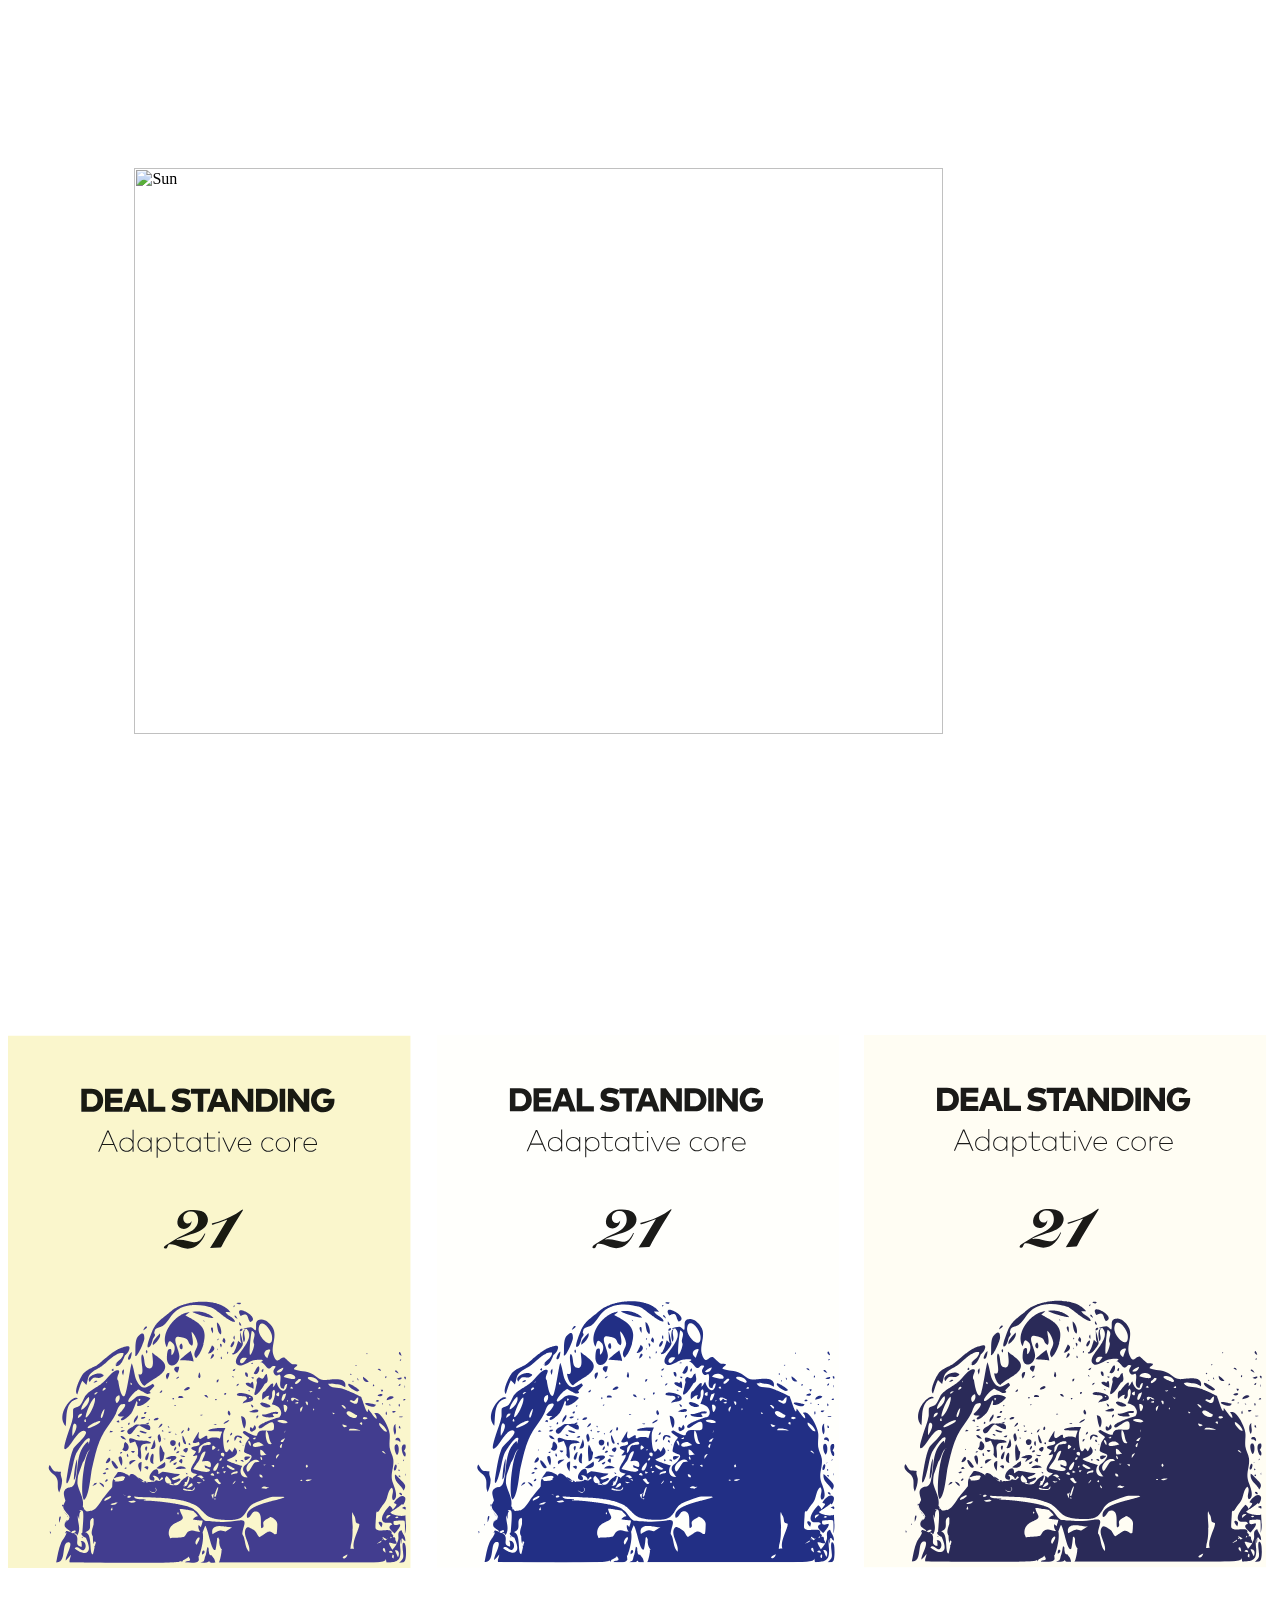
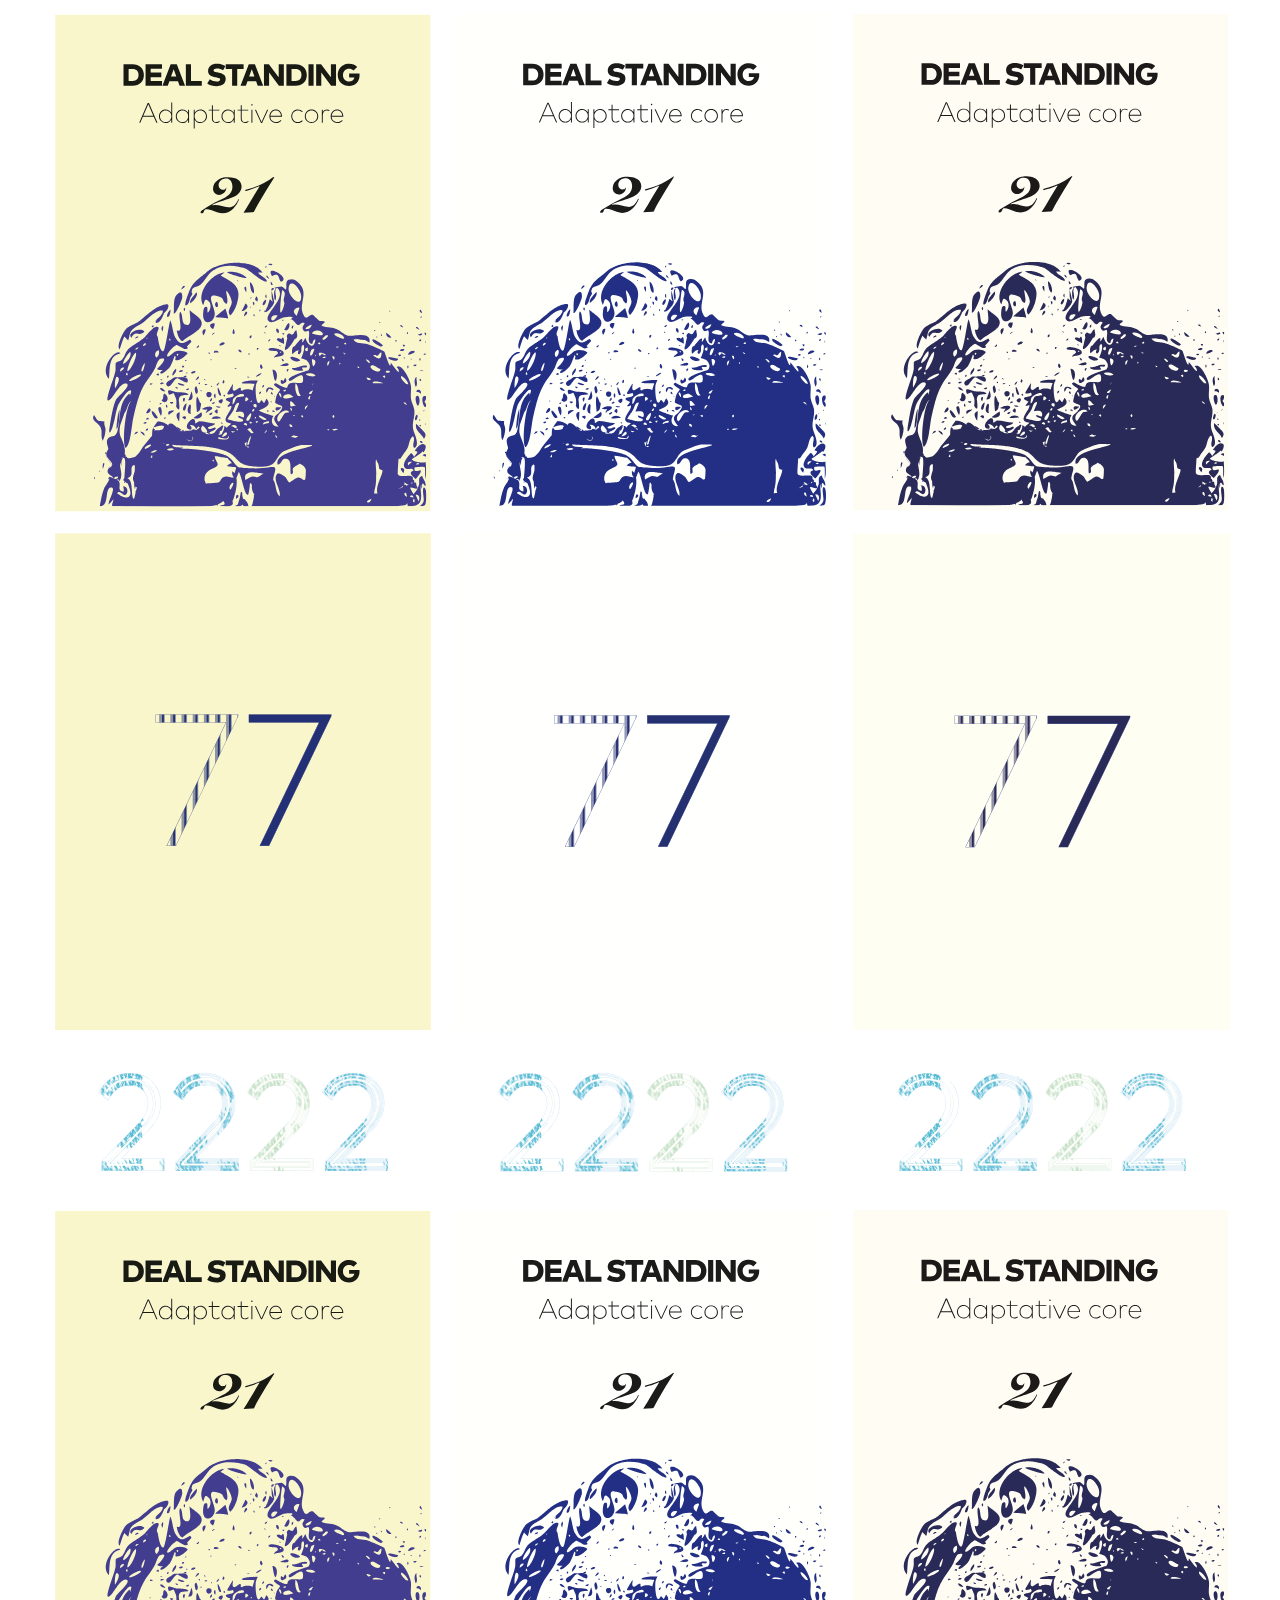
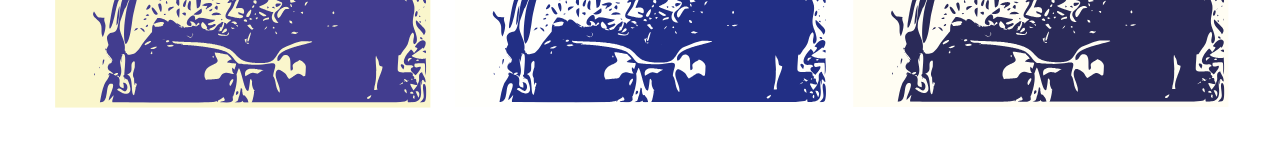
==== svg_profile/index.html @ ff1abc2f "GHP GHP" ====
<?xml version="1.0" encoding="utf-8"?>
<!DOCTYPE svg PUBLIC "-//W3C//DTD SVG 1.1//EN" "http://www.w3.org/Graphics/SVG/1.1/DTD/svg11.dtd">

<html  lang="fr_FR">
  <head>
	<meta charset="UTF-8">
    <meta http-equiv="X-UA-Compatible" content="IE=edge" />
    <meta http-equiv="X-UA-Compatible" content="chrome=1" />
	<meta name="viewport" content="width=device-width, initial-scale=1.0, maximum-scale=1.0, user-scalable=no">

	<meta name="apple-mobile-web-app-capable" content="yes">
	<meta name="apple-mobile-web-app-status-bar-style" content="black">
	<meta name="author" lang="fr" content="signer">

	<title>UXD, Visual, DCI , Writings, Filming, Say and Interaction Designer - /signer - Paris</title>

  <!ENTITY ns_extend "http://ns.adobe.com/Extensibility/1.0/">
  <!ENTITY ns_ai "http://ns.adobe.com/AdobeIllustrator/10.0/">
  <!ENTITY ns_graphs "http://ns.adobe.com/Graphs/1.0/">
  <!ENTITY ns_vars "http://ns.adobe.com/Variables/1.0/">
  <!ENTITY ns_imrep "http://ns.adobe.com/ImageReplacement/1.0/">
  <!ENTITY ns_sfw "http://ns.adobe.com/SaveForWeb/1.0/">
  <!ENTITY ns_custom "http://ns.adobe.com/GenericCustomNamespace/1.0/">
  <!ENTITY ns_adobe_xpath "http://ns.adobe.com/XPath/1.0/">

	<link rel="shortcut icon" href="ico/favicon.ico">
	<link rel="icon" type="image/png" sizes="32x32" href="../ico/favicon-32x32.png">
	<link rel="icon" type="image/png" sizes="96x96" href="../ico/avicon-96x96.png">
	<link rel="apple-touch-icon-precomposed" href="ico/apple-touch-icon-iphone.png">
	<link rel="apple-touch-icon" sizes="60x60" href="ico/apple-icon-60x60.png">
  <link rel="apple-touch-icon-precomposed" sizes="72x72" href="../ico/apple-touch-icon-ipad.png">
	<link rel="apple-touch-icon-precomposed" sizes="76x76" href="../ico/apple-icon-76x76.png">
	<link rel="apple-touch-icon-precomposed" sizes="114x114" href="../ico/apple-touch-icon-iphone-retina.png">
	<link rel="apple-touch-icon-precomposed" sizes="120x120" href="../ico/apple-icon-120x120.png">
	<link rel="apple-touch-icon-precomposed" sizes="144x144" href="../ico/apple-touch-icon-ipad-retina.png">
	<link rel="apple-touch-icon-precomposed" sizes="152x152" href="../ico/apple-icon-152x152.png">
	<link rel="apple-touch-icon-precomposed" sizes="180x180" href="../ico/apple-icon-180x180.png">
	<link rel="icon" type="image/png" sizes="192x192"  href="../ico/android-icon-192x192.png">

	<meta name="description" content="UI/Visual Design, graphic designer - Paris">
	<meta name="keywords" content="UI/Visual Design, product design, graphic design, print design, ergonomics... design, user, interface, interaction, color, pattern, visual identity, graphic design, print design, web design, UXD, contemporary art, motion graphic design, typography, photography, literature, ergonomics, storybaord, guidelines, zoning, wireframe, mock-up, layout, prototype, rough... social networking, open source, FreeBSD, Mac OSX, WaSP, HTML5, W3C... ">

  <script src="../scripts/modernizr.custom.js" type="text/javascript"></script>

</head>

	<!-- TODO
	      MASTER JUILLET PROJECT
	      Current project writing and production.
	      Processing Digital Cinema Industry
	      Interaction Design, Literature...
	      -->
	<!--  TODO CONTENT -->
	<!--  TODO CONTENT  /Responsive Design + compass @import "compass/css3, typography"..., animation, content vimeo... -->
	<!--  TODO CONTENT  literature, cinéma, illustration vector and animation CSS3 -->
	<!--  TODO CONTENT  color graphic experience background flim -->
  <!--  TODO CONTENT  digital Cinema (RED, ZEISS, COOKE, APPLE, NEUMANN, ZOOM, APUTURE) -->

  <!-- TODO
	      MASTER JUILLET PROJECT
	      BDD =>  PostgreSQL, SQLite...
	      RUBY ON RAILS OR PYTHON
	      JS, ANGULAR... - APPS...
	      -->

<body role="document">

<div style="position:relative;left:10%;padding:10em 0 "><img style="width:80%" src="../images/MASTER-JUILLET-PROLOGUE-GRACOL.jpg" alt="Sun" /></div>

  <svg xmlns="http://www.w3.org/2000/svg" xmlns:xlink="http://www.w3.org/1999/xlink" viewBox="0 0 1876.93 790.68">
    <defs>
      <style>
        .ao {
          fill: none;
        }

        .ap {
          fill: #fffffc;
        }

        .aq {
          fill: #fffdf3;
        }

        .ar {
          fill: #faf6cc;
        }

        .as {
          fill: #222f85;
        }

        .at {
          fill: #423d8f;
        }

        .au {
          fill: #191a11;
        }

        .av {
          fill: #1b1b19;
        }

        .aw {
          fill: #1b1a18;
        }

        .ax {
          fill: #2a2a58;
        }

        .ay {
          clip-path: url(#q);
        }

        .az {
          clip-path: url(#n);
        }

        .ba {
          clip-path: url(#k);
        }

        .bb {
          clip-path: url(#l);
        }

        .bc {
          clip-path: url(#r);
        }

        .bd {
          clip-path: url(#o);
        }

        .be {
          clip-path: url(#i);
        }

        .bf {
          clip-path: url(#h);
        }

        .bg {
          clip-path: url(#m);
        }

        .bh {
          clip-path: url(#j);
        }

        .bi {
          clip-path: url(#s);
        }

        .bj {
          clip-path: url(#v);
        }

        .bk {
          clip-path: url(#u);
        }

        .bl {
          clip-path: url(#t);
        }

        .bm {
          clip-path: url(#z);
        }

        .bn {
          clip-path: url(#w);
        }

        .bo {
          clip-path: url(#x);
        }

        .bp {
          clip-path: url(#ae);
        }

        .bq {
          clip-path: url(#ab);
        }

        .br {
          clip-path: url(#ag);
        }

        .bs {
          clip-path: url(#af);
        }

        .bt {
          clip-path: url(#aa);
        }

        .bu {
          clip-path: url(#ac);
        }

        .bv {
          clip-path: url(#ad);
        }
      </style>
      <clipPath id="h">
        <polyline class="ao" points="1270.69 -.66 1868.61 -.66 1868.61 790.56 1270.69 790.56 1270.69 -.66"/>
      </clipPath>
      <clipPath id="i">
        <polyline class="ao" points="1270.7 -.67 1868.61 -.67 1868.61 790.55 1270.7 790.55 1270.7 -.67"/>
      </clipPath>
      <clipPath id="j">
        <polyline class="ao" points="1283.46 782.27 1862.1 782.27 1862.1 10.35 1283.46 10.35 1283.46 782.27"/>
      </clipPath>
      <clipPath id="k">
        <polyline class="ao" points="1283.46 782.27 1283.46 10.35 1862.1 10.35 1862.1 782.27 1283.46 782.27"/>
      </clipPath>
      <clipPath id="l">
        <polyline class="ao" points="1270.69 -.66 1868.61 -.66 1868.61 790.56 1270.69 790.56 1270.69 -.66"/>
      </clipPath>
      <clipPath id="m">
        <polyline class="ao" points="1270.7 -.67 1868.61 -.67 1868.61 790.55 1270.7 790.55 1270.7 -.67"/>
      </clipPath>
      <clipPath id="n">
        <polyline class="ao" points="1270.69 -.66 1868.61 -.66 1868.61 790.56 1270.69 790.56 1270.69 -.66"/>
      </clipPath>
      <clipPath id="o">
        <polyline class="ao" points="1270.7 -.67 1868.61 -.67 1868.61 790.55 1270.7 790.55 1270.7 -.67"/>
      </clipPath>
      <clipPath id="q">
        <polyline class="ao" points="636.39 .02 1234.32 .02 1234.32 791.24 636.39 791.24 636.39 .02"/>
      </clipPath>
      <clipPath id="r">
        <polyline class="ao" points="636.4 .01 1234.32 .01 1234.32 791.23 636.4 791.23 636.4 .01"/>
      </clipPath>
      <clipPath id="s">
        <polyline class="ao" points="649.17 782.95 1227.8 782.95 1227.8 11.03 649.17 11.03 649.17 782.95"/>
      </clipPath>
      <clipPath id="t">
        <polyline class="ao" points="649.17 782.95 649.17 11.03 1227.8 11.03 1227.8 782.95 649.17 782.95"/>
      </clipPath>
      <clipPath id="u">
        <polyline class="ao" points="636.39 .02 1234.32 .02 1234.32 791.24 636.39 791.24 636.39 .02"/>
      </clipPath>
      <clipPath id="v">
        <polyline class="ao" points="636.4 .01 1234.32 .01 1234.32 791.23 636.4 791.23 636.4 .01"/>
      </clipPath>
      <clipPath id="w">
        <polyline class="ao" points="636.39 .02 1234.32 .02 1234.32 791.24 636.39 791.24 636.39 .02"/>
      </clipPath>
      <clipPath id="x">
        <polyline class="ao" points="636.4 .01 1234.32 .01 1234.32 791.23 636.4 791.23 636.4 .01"/>
      </clipPath>
      <clipPath id="z">
        <polyline class="ao" points="0 .7 597.92 .7 597.92 791.92 0 791.92 0 .7"/>
      </clipPath>
      <clipPath id="aa">
        <polyline class="ao" points=".01 .69 597.93 .69 597.93 791.91 .01 791.91 .01 .69"/>
      </clipPath>
      <clipPath id="ab">
        <polyline class="ao" points="12.77 783.63 591.41 783.63 591.41 11.71 12.77 11.71 12.77 783.63"/>
      </clipPath>
      <clipPath id="ac">
        <polyline class="ao" points="12.77 783.63 12.77 11.71 591.41 11.71 591.41 783.63 12.77 783.63"/>
      </clipPath>
      <clipPath id="ad">
        <polyline class="ao" points="0 .7 597.92 .7 597.92 791.92 0 791.92 0 .7"/>
      </clipPath>
      <clipPath id="ae">
        <polyline class="ao" points=".01 .69 597.93 .69 597.93 791.91 .01 791.91 .01 .69"/>
      </clipPath>
      <clipPath id="af">
        <polyline class="ao" points="0 .7 597.92 .7 597.92 791.92 0 791.92 0 .7"/>
      </clipPath>
      <clipPath id="ag">
        <polyline class="ao" points=".01 .69 597.93 .69 597.93 791.91 .01 791.91 .01 .69"/>
      </clipPath>
    </defs>
    <g id="g" data-name="Calque 7">
      <g class="bf">
        <g class="be">
          <path class="aq" d="m1446.7,152.12c-2.6,0-4.76.88-6.47,2.65-1.71,1.77-2.56,3.97-2.56,6.6s.86,4.82,2.57,6.58c1.71,1.77,3.87,2.65,6.46,2.65s4.74-.88,6.46-2.64c1.71-1.76,2.57-3.96,2.57-6.6s-.86-4.86-2.57-6.62c-1.71-1.76-3.87-2.64-6.46-2.64m26.79,0c-2.6,0-4.76.88-6.47,2.65-1.71,1.77-2.56,3.97-2.56,6.6s.86,4.82,2.57,6.58c1.71,1.77,3.87,2.65,6.46,2.65s4.74-.88,6.46-2.64c1.71-1.76,2.57-3.96,2.57-6.6s-.86-4.86-2.57-6.62c-1.71-1.76-3.87-2.64-6.46-2.64m28.38,0c-2.59,0-4.74.88-6.46,2.64-1.71,1.76-2.57,3.97-2.57,6.62s.86,4.84,2.57,6.6c1.71,1.76,3.87,2.64,6.46,2.64s4.76-.88,6.47-2.65c1.71-1.77,2.56-3.96,2.56-6.58s-.86-4.84-2.57-6.6c-1.71-1.77-3.87-2.65-6.46-2.65m44.35,0c-2.6,0-4.76.88-6.47,2.65-1.71,1.77-2.56,3.97-2.56,6.6s.86,4.82,2.57,6.58c1.71,1.77,3.87,2.65,6.46,2.65s4.74-.88,6.46-2.64c1.71-1.76,2.57-3.96,2.57-6.6s-.86-4.86-2.57-6.62c-1.71-1.76-3.87-2.64-6.46-2.64m75.96,0c-2.35,0-4.33.79-5.95,2.36-1.62,1.57-2.53,3.57-2.74,6h16.86c-.15-2.41-1-4.41-2.54-5.99-1.54-1.58-3.42-2.37-5.64-2.37m56.74,0c-2.57,0-4.73.88-6.47,2.64-1.74,1.76-2.61,3.97-2.61,6.62s.87,4.84,2.61,6.6c1.74,1.76,3.89,2.64,6.47,2.64s4.78-.88,6.52-2.63c1.74-1.75,2.62-3.95,2.62-6.61s-.87-4.86-2.62-6.62c-1.74-1.76-3.92-2.64-6.52-2.64m40.87,0c-2.35,0-4.33.79-5.95,2.36-1.62,1.57-2.53,3.57-2.74,6h16.86c-.15-2.41-1-4.41-2.54-5.99-1.54-1.58-3.42-2.37-5.64-2.37m-300.7-10.02l-7.95,18.42h15.88l-7.93-18.42m40.39-55.53l-4.16,11.57h8.33l-4.16-11.57m124.38,0l-4.16,11.57h8.33l-4.16-11.57m-189.79-.56h-6.32v19.17h6.32c3.07,0,5.41-.87,7.02-2.62,1.61-1.75,2.41-4.07,2.41-6.96s-.8-5.23-2.4-6.97c-1.6-1.74-3.94-2.61-7.03-2.61m259.4,0h-6.32v19.17h6.32c3.07,0,5.41-.87,7.02-2.62,1.61-1.75,2.41-4.07,2.41-6.96s-.8-5.23-2.4-6.97c-1.6-1.74-3.94-2.61-7.03-2.61m-121.71,200.62c-1.23,0-2.48-.21-3.7-.67-3.98-1.49-6.28-5.42-5.91-10.09.46-5.84,3.43-10.21,8.22-13.42,3.48-2.33,7.38-3.62,11.58-3.92,1.39-.1,2.78-.16,4.16-.16,3.28,0,6.53.33,9.73,1.22.61.17,1.21.34,1.8.55,9.99,3.58,13.06,14.17,6.55,22.55-2.58,3.33-6.01,5.58-9.77,7.37-5.26,2.52-10.89,4.07-16.41,5.89-4.5,1.49-9.08,2.77-13.43,4.68-1.28.56-2.61,1.06-3.71,2.04.27.24.53.3.77.3.2,0,.39-.04.57-.07,1.26-.21,2.5-.31,3.74-.31,3.5,0,6.93.75,10.35,1.64,3.29.86,6.55,1.85,10,2.04.32.02.64.03.95.03,4.21,0,7.67-1.59,10.39-4.95,1.69-2.09,3.14-4.33,4.37-6.72.25-.48.27-1.34,1.06-1.34.08,0,.18.01.28.03.29.2.28.48.18.72-2.24,5.39-5.04,10.47-9.32,14.53-5.04,4.77-10.63,7.31-16.77,7.31-2.88,0-5.87-.55-8.99-1.69l-9.54-3.61c-2.28-.83-4.63-1.33-7.1-1.33-1.78,0-2.87.71-3.55,2.27-.42.98-.9,1.94-1.41,2.87-.58,1.07-1.55,1.43-2.66,1.43-.1,0-.21,0-.32,0-1.56-.09-2.17-1.2-1.42-2.61.8-1.48,2.27-2.28,3.61-3.14,7.96-5.15,15.99-10.19,24.69-14.11,3.43-1.54,6.76-3.3,10.1-5.03,2.4-1.24,4.62-2.77,6.54-4.66,5.27-5.18,6.76-11.43,4.76-18.4-1.37-4.77-4.84-7.32-9.41-7.32-.78,0-1.59.07-2.42.22-5.81,1.04-9.57,5.49-9.29,10.98.2,3.99,3.17,6.74,6.85,6.74.62,0,1.27-.08,1.93-.24,1.25-.31,1.79-.8,3.51-3.3,0,6.64-5.59,11.67-11.56,11.67m42.54-6.26c-.43,0-.72-.24-.88-.89-.21-.87.26-1.05.95-1.24l8.27-2.36c12.58-3.91,24.45-9.23,34.96-17.25.28-.22.57-.45.88-.6.14-.07.29-.11.44-.11.2,0,.39.08.52.29l.03.73c-.31.64-.68,1.25-1.05,1.85-8.04,13.15-16.41,26.1-24.03,39.51-2.24,3.95-4.49,7.9-6.37,12.03-.6,1.32-1.36,1.78-2.83,1.84l-14.48.86c9.12-13.88,16.63-28.21,25.37-41.83.14-.13-.02-.4-.23-.4-.05,0-.09.01-.14.04-5.23,1.95-10.29,4.37-15.7,5.86l-5.03,1.54c-.26.08-.48.13-.68.13m8.97-108.52v-20.96h1.57v20.96h-1.57m16.12-1.55l8.87-19.41h1.66l-9.66,21.05h-1.75l-9.66-21.05h1.71l8.82,19.41m-125.9,1.8c-3.02,0-5.55-1.02-7.58-3.06-2.03-2.04-3.04-4.59-3.04-7.66s1.01-5.65,3.04-7.68c2.03-2.04,4.55-3.06,7.58-3.06,1.96,0,3.72.46,5.28,1.38,1.56.92,2.78,2.18,3.66,3.79v-4.92h1.55v20.96h-1.55v-4.9c-.9,1.59-2.12,2.84-3.67,3.76-1.55.92-3.3,1.38-5.27,1.38m19.47-16.31c.9-1.59,2.12-2.84,3.66-3.76,1.54-.92,3.29-1.38,5.26-1.38,3.02,0,5.55,1.02,7.59,3.07,2.04,2.05,3.05,4.6,3.05,7.67s-1.02,5.63-3.05,7.66c-2.04,2.04-4.57,3.06-7.59,3.06-1.96,0-3.72-.46-5.27-1.38-1.55-.92-2.77-2.17-3.65-3.74v13.86h-1.57v-29.95h1.57v4.9m53.26,16.31c-3.02,0-5.55-1.02-7.58-3.06-2.03-2.04-3.04-4.59-3.04-7.66s1.01-5.65,3.04-7.68c2.03-2.04,4.55-3.06,7.58-3.06,1.96,0,3.72.46,5.28,1.38,1.56.92,2.78,2.18,3.66,3.79v-4.92h1.55v20.96h-1.55v-4.9c-.9,1.59-2.12,2.84-3.67,3.76-1.55.92-3.3,1.38-5.27,1.38m76.07,0c-3.04,0-5.54-1-7.5-3.01-1.96-2.01-2.94-4.58-2.94-7.71s.99-5.65,2.97-7.68c1.98-2.04,4.44-3.06,7.38-3.06,2.77,0,5.08,1,6.94,2.99,1.86,1.99,2.81,4.52,2.87,7.59,0,.08,0,.19-.01.34,0,.15-.01.27-.01.36h-18.5c.12,2.62,1.01,4.73,2.66,6.31,1.65,1.59,3.73,2.38,6.23,2.38,2.92,0,5.45-1.12,7.59-3.37l.94,1.08c-2.24,2.52-5.12,3.77-8.62,3.77m34.98,0c-2.01,0-3.82-.46-5.43-1.39-1.62-.93-2.88-2.21-3.79-3.85-.91-1.64-1.37-3.46-1.37-5.47,0-3.07,1.01-5.63,3.02-7.67,2.01-2.04,4.54-3.07,7.58-3.07s5.68,1.07,7.66,3.21l-1.01,1.06c-1.86-1.86-4.09-2.79-6.69-2.79s-4.69.88-6.4,2.64c-1.71,1.76-2.56,3.97-2.56,6.62s.85,4.85,2.56,6.61c1.71,1.75,3.84,2.63,6.4,2.63s4.86-.93,6.71-2.79l.99,1.06c-1.98,2.14-4.53,3.21-7.66,3.21m21.65,0c-3.04,0-5.58-1.02-7.61-3.07-2.04-2.04-3.05-4.59-3.05-7.65s1.02-5.61,3.05-7.66c2.04-2.05,4.57-3.08,7.61-3.08s5.61,1.03,7.66,3.08c2.05,2.05,3.08,4.61,3.08,7.66s-1.03,5.61-3.08,7.65c-2.05,2.04-4.6,3.07-7.66,3.07m17.99-17.52c1.48-2.62,3.7-3.93,6.67-3.93,1.56,0,2.9.3,4.04.9l-.43,1.44c-1.02-.58-2.27-.88-3.75-.88-1.98,0-3.56.74-4.75,2.21-1.19,1.48-1.78,3.31-1.78,5.49v12.04h-1.55v-20.96h1.55v3.68m22.99,17.52c-3.04,0-5.54-1-7.5-3.01-1.96-2.01-2.94-4.58-2.94-7.71s.99-5.65,2.98-7.68c1.98-2.04,4.44-3.06,7.38-3.06,2.77,0,5.08,1,6.94,2.99,1.86,1.99,2.81,4.52,2.87,7.59,0,.08,0,.19-.01.34,0,.15-.01.27-.01.36h-18.5c.12,2.62,1.01,4.73,2.66,6.31,1.65,1.59,3.73,2.38,6.23,2.38,2.92,0,5.45-1.12,7.59-3.37l.94,1.08c-2.25,2.52-5.12,3.77-8.62,3.77m-204.71-19.77v-1.44h5.14v-7.08h1.57v7.08h10.4v1.44h-10.4v12.51c0,1.92.46,3.36,1.39,4.33.93.97,2.22,1.45,3.86,1.45,2.01,0,3.68-.59,5.03-1.78l.79,1.15c-1.59,1.41-3.56,2.11-5.93,2.11-2.14,0-3.79-.61-4.96-1.83-1.17-1.22-1.75-3.02-1.75-5.4v-12.54h-5.14m45.94,0v-1.44h5.14v-7.08h1.57v7.08h10.4v1.44h-10.4v12.51c0,1.92.46,3.36,1.39,4.33.93.97,2.22,1.45,3.86,1.45,2.01,0,3.68-.59,5.03-1.78l.79,1.15c-1.59,1.41-3.56,2.11-5.93,2.11-2.14,0-3.79-.61-4.96-1.83-1.17-1.22-1.75-3.02-1.75-5.4v-12.54h-5.14m22.93-7.98c-.33,0-.6-.11-.82-.33-.22-.22-.33-.49-.33-.82s.11-.61.33-.83c.22-.22.49-.34.82-.34s.61.11.83.34c.22.22.34.5.34.83s-.11.6-.34.82c-.22.22-.5.33-.83.33m-179.52,27.5l13.56-31.45h2.02l13.56,31.45h-1.8l-4.18-9.73h-17.24l-4.18,9.73h-1.75m51.11-16.04v-16.31h1.55v32.35h-1.55v-4.9c-.9,1.59-2.12,2.84-3.67,3.76-1.55.92-3.3,1.38-5.27,1.38-3.02,0-5.55-1.02-7.58-3.06-2.03-2.04-3.04-4.59-3.04-7.66s1.01-5.65,3.04-7.68c2.03-2.04,4.55-3.06,7.58-3.06,1.96,0,3.72.46,5.28,1.38,1.56.92,2.78,2.18,3.66,3.79m-76.07-43.06v-34.31h14.67c5.36,0,9.66,1.57,12.92,4.7,3.26,3.14,4.89,7.29,4.89,12.45s-1.63,9.31-4.89,12.45c-3.26,3.14-7.57,4.71-12.92,4.71h-14.67m35.13,0v-34.31h26.16v7.38h-17.98v5.93h16.93v7.35h-16.93v6.27h18.08v7.38h-26.26m26.82,0l13.15-34.31h9.77l13.15,34.31h-8.72l-2.6-7.21h-13.62l-2.6,7.21h-8.55m37.33,0v-34.31h8.18v26.71h17.24v7.6h-25.43m63.49-26.71v-7.6h28.49v7.6h-10.14v26.71h-8.18v-26.71h-10.17m23.56,26.71l13.15-34.31h9.77l13.15,34.31h-8.72l-2.6-7.21h-13.62l-2.6,7.21h-8.55m60.8-13.38v-20.93h8.21v34.31h-7.86l-15.63-20.93v20.93h-8.18v-34.31h7.84l15.63,20.93m12.27,13.38v-34.31h14.67c5.36,0,9.66,1.57,12.92,4.7,3.26,3.14,4.89,7.29,4.89,12.45s-1.63,9.31-4.89,12.45c-3.26,3.14-7.57,4.71-12.92,4.71h-14.67m35.13,0v-34.31h8.18v34.31h-8.18m35.71-13.38v-20.93h8.21v34.31h-7.86l-15.63-20.93v20.93h-8.18v-34.31h7.84l15.63,20.93m-181.75,6.59c1.6,0,2.91-.27,3.92-.82,1.01-.55,1.52-1.33,1.52-2.36,0-.41-.1-.77-.29-1.08-.2-.31-.46-.57-.78-.78-.33-.21-.8-.41-1.41-.59-.61-.18-1.23-.33-1.85-.45-.62-.12-1.44-.27-2.45-.43l-1.71-.27c-3.61-.57-6.32-1.7-8.13-3.39-1.81-1.69-2.69-4.05-2.62-7.07.06-3.3,1.37-5.94,3.92-7.92,2.55-1.98,5.85-2.97,9.9-2.97,2.48,0,4.79.26,6.92.78,2.13.52,4.44,1.47,6.92,2.84l-3.65,6.72c-3.3-1.93-6.57-2.89-9.82-2.89-1.62,0-2.92.27-3.91.81-.99.54-1.48,1.3-1.48,2.28,0,.34.07.65.22.93.15.28.41.53.8.75.38.22.73.4,1.03.54.3.14.81.29,1.52.44.71.16,1.25.27,1.6.33.36.07.99.18,1.89.34l1.42.25c3.46.6,6.14,1.72,8.02,3.36,1.89,1.63,2.83,3.81,2.83,6.52,0,1.58-.27,3.03-.8,4.32-.53,1.3-1.25,2.39-2.14,3.27-.9.88-1.96,1.63-3.2,2.23-1.23.61-2.54,1.05-3.92,1.32-1.38.28-2.82.42-4.32.42-2.91,0-5.69-.38-8.34-1.13-2.65-.75-4.9-1.83-6.75-3.24l4.09-6.67c3.54,2.4,7.23,3.6,11.07,3.6m210.78,7.4c-2.53,0-4.91-.43-7.14-1.29-2.23-.86-4.16-2.05-5.78-3.58-1.62-1.53-2.91-3.41-3.85-5.64-.94-2.23-1.41-4.65-1.41-7.27,0-3.43.78-6.5,2.33-9.2,1.55-2.7,3.72-4.81,6.49-6.32,2.78-1.51,5.92-2.27,9.43-2.27,5.32,0,9.58,1.66,12.76,4.98l-5.83,5.73c-1.88-2.01-4.32-3.01-7.32-3.01-2.76,0-5.02.94-6.78,2.82s-2.65,4.3-2.65,7.28c0,3.17.91,5.68,2.73,7.52,1.82,1.85,4.06,2.77,6.72,2.77,4.82,0,7.71-2.07,8.67-6.2h-8.35v-6.32h16.46c.11.85.17,1.71.17,2.57,0,2.66-.45,5.11-1.36,7.33-.91,2.22-2.13,4.06-3.66,5.51-1.53,1.46-3.3,2.58-5.3,3.38-2,.8-4.11,1.2-6.33,1.2M1868.61-.66h-597.92v791.21h597.92V-.66"/>
        </g>
      </g>
      <g class="bh">
        <g class="ba">
          <g class="bb">
            <g class="bg">
              <path class="ax" d="m1609.35,593.84c-.23.11-.44.23-.65.37l-.09.07c-.2.15-.4.31-.58.5l-.04.05c-.17.19-.33.39-.48.62l-.03.05c-.14.23-.26.49-.36.76l-.04.12c-.1.28-.18.58-.23.9v.1c-.07.34-.1.7-.1,1.09,0,.33.03.68.07,1.04v.11s0,0,0,0h0s.02.11.02.11c.03.21.06.42.1.64l.04.21c.06.3.13.61.22.94l.03-.03h0s.19-.21.19-.21h0s0-.01,0-.01l.17-.2h0s.02-.02.02-.02l.2-.26.15-.19.03-.04.16-.22.17-.24.13-.2.16-.25.11-.18.15-.26.09-.15.14-.27.07-.13c.05-.1.1-.2.15-.3l.03-.06c.14-.28.27-.55.4-.82l.06-.12.12-.23.08-.15.11-.2.1-.16.12-.19.12-.17.13-.18.15-.19.13-.16.19-.21.12-.13c.11-.12.24-.23.37-.35.32.14,1.28.53,2.38.9l.2.12.15.09c1.04.63,2.17,1.26,2.94,1.26.18,0,.33-.05.46-.13l.06-.02.08-.07.04-.03c.07-.07.13-.17.17-.28l.02-.05c.04-.12.08-.26.09-.43v-.11c0-.19-.04-.39-.13-.57-.62-1.32-3.24-2.46-5.8-2.46h0c-.38,0-.75.03-1.11.08h-.02s-.05,0-.05,0h-.06c-.53.1-1.05.25-1.52.46"/>
              <path class="ax" d="m1586.62,478.56l.04.1.07.17c.05.12.11.23.19.34l.12.15c.09.1.21.19.33.27l.14.1c.18.1.37.18.6.25h0s.02,0,.02,0h.03s0-.01,0-.01h0s0-.02,0-.02h0s0-.02,0-.02h0s0-.02,0-.02h0s0-.02,0-.02h0s0-.02,0-.02h0s0-.02,0-.02h0c.04-.11.06-.22.09-.33l.06-.2c.04-.19.06-.39.06-.58,0-.22-.03-.43-.08-.64l-.06-.17c-.04-.13-.08-.27-.14-.39h0s0-.02,0-.02h0s0-.02,0-.02h0s0-.02,0-.02h0s0-.01,0-.01v-.02s-.02,0-.02,0h0c-.05-.1-.13-.19-.19-.29-.07-.11-.14-.22-.22-.33-.09-.11-.2-.21-.31-.32-.09-.09-.16-.18-.26-.27h0s-.01-.02-.01-.02h-.02s0,0,0,0l-.1.25c-.04.1-.08.2-.12.29l-.07.23c-.03.1-.06.2-.09.3l-.02.07v.04s-.01,0-.01,0h0s0,.02,0,.02h0s0,.02,0,.02h0s0,.08,0,.08c-.04.2-.06.39-.06.57v.12c0,.11.02.2.04.3h0"/>
              <path class="ax" d="m1605.9,495.38c-.09.04-.18.07-.27.11l-.07.03c-.11.05-.22.11-.32.16l-.04.02-.24.16-.07.06c-.27.23-.42.45-.45.81v.06s.06.23.06.23l.04.13.02.05h0s0,.01,0,.01h0s0,.01,0,.01h0s.18.3.18.3h.01s.44.24.44.24l.55-.16h.12s0-.01,0-.01h.01s.1-.02.1-.02h0s.05-.02.05-.02c.15-.03.3-.08.44-.14h.01c.14-.07.27-.15.4-.25l.1-.08c.1-.08.19-.17.27-.27l.08-.09c.11-.13.2-.28.29-.44h.01s0-.02,0-.02l.02-.04h0s0-.01,0-.01h0s0-.01,0-.01h0s0-.02,0-.02h0s0-.02,0-.02h0s0-.01,0-.01h0s0-.02,0-.02l.03-.08c.09-.19.18-.4.25-.63l.24-.33h0s0,0,0,0l.02-.03.11-.16.12-.18.08-.13.1-.18.04-.07.07-.17h0c-.22.17-1.71.58-2.86,1.2"/>
              <path class="ax" d="m1610.84,630.63l-.03-.09-.07-.11-.06-.08-.12-.11-.08-.07-.18-.12-.09-.06c-.09-.05-.2-.1-.31-.15l-.04-.02c-.13-.06-.27-.11-.42-.16l-.2-.06c-.1-.03-.19-.06-.3-.09l-.26-.07-.23-.06h0s-.02,0-.02,0h-.06s0-.02,0-.02h-.02s0,0,0,0h-.02s0,0,0,0h0s-.01,0-.01,0h-.02c.1.45.2.91.31,1.37.13.57.25,1.14.38,1.71.31-.15.59-.3.82-.44.71-.43,1.06-.83,1.06-1.19h0s0-.09,0-.09h0"/>
              <polyline class="ax" points="1395.1 542.38 1395.07 542.43 1395.07 542.44"/>
              <polyline class="ax" points="1394.52 543.3 1394.5 543.35 1394.49 543.35 1394.52 543.3"/>
              <path class="ax" d="m1380.5,743.42l-.08.38h0s0,.03,0,.03l-.02.09-.05.26-.02.12c-.03.19-.06.38-.04.56h0c.03.19.12.29.29.33h0s0,0,0,0h0s0,0,0,0h0s0,0,0,0h0s.2.02.2.02c.24,0,.58-.05,1.05-.12-.12-.83-.65-1.32-1.36-1.66"/>
              <path class="ax" d="m1477.94,461.02c0,.21.02.41.05.59v.04c.04.17.08.31.14.44l.02.05c.06.12.13.22.22.3l.02.03h0s.01.01.01.01l.04.03h0s0,0,0,0h0s0,0,0,0h0s0,0,0,0h0s0,0,0,0h0s0,0,0,0h0s0,0,0,0h0s0,0,0,0h0s0,0,0,0h0s0,0,0,0h0s0,0,0,0h0s0,0,0,0h0s0,0,0,0h0s.06.02.06.02h0s0,0,0,0h0s0,0,0,0h.01s0,0,0,0h0s0,0,0,0h0s0,0,0,0h0s0,0,0,0h0s0,0,0,0h.05s0,.01,0,.01h.01s.11.01.11.01h.04s.14,0,.14,0c.22-.03.42-.07.63-.14l.18-.08c.14-.06.28-.11.41-.19l.2-.13c.12-.08.25-.16.37-.25l.2-.18c.11-.1.23-.2.34-.32l.19-.22c.11-.12.22-.25.32-.38l.18-.25c.1-.14.21-.29.31-.44l.17-.27c.1-.16.2-.33.3-.5.05-.1.1-.2.15-.3.1-.18.19-.37.28-.56.05-.1.1-.21.14-.31.09-.2.18-.41.27-.62.05-.11.09-.22.13-.33.09-.22.17-.43.26-.66.04-.12.09-.23.13-.35.08-.23.16-.46.24-.69.04-.13.09-.25.13-.38.08-.23.15-.47.23-.71.04-.14.09-.28.13-.42.07-.23.14-.47.21-.7.04-.16.09-.31.13-.47.06-.22.12-.44.18-.67.05-.19.1-.37.15-.56.05-.19.1-.38.15-.57.06-.24.12-.48.18-.72l.05-.2c.11-.22.23-.44.35-.65l.04-.06c.45-.77.99-1.51,1.49-2.26l.12-.18c.06-.1.12-.19.18-.29.07-.12.15-.23.22-.35l.12-.23c.08-.14.16-.29.23-.43l.09-.2c.07-.15.14-.3.2-.45h0s0-.02,0-.02h0s0-.02,0-.02c.05-.14.09-.28.11-.42v-.15s.03-.18.03-.18v-.07s0-.07,0-.07h0s0-.01,0-.01v-.02h0s-.02-.11-.02-.11l-.03-.17-.05-.19-.05-.16-.07-.19-.07-.16-.09-.19-.08-.16-.1-.17-.1-.18-.06-.09c-.18-.29-.38-.58-.55-.87.1-.45.2-.9.3-1.32.03-.12.06-.24.08-.35.07-.27.13-.54.19-.8.04-.16.08-.31.12-.47.06-.22.11-.43.17-.64.04-.15.08-.3.12-.44.06-.22.13-.43.19-.64.03-.1.07-.21.1-.31.2-.23.41-.45.63-.66l.26-.22c.13-.12.27-.24.41-.35.11-.08.22-.16.33-.24.12-.09.24-.18.37-.26.12-.08.25-.15.38-.22.12-.07.23-.14.35-.21.14-.07.28-.14.42-.21.11-.05.22-.11.33-.16.16-.07.31-.14.47-.2.1-.04.2-.09.3-.13.18-.07.36-.14.54-.2l.25-.09c.21-.08.43-.15.64-.22l.15-.05c.55-.18,1.1-.36,1.66-.54l.14-.05c.22-.07.44-.15.66-.23l.24-.09c.19-.07.38-.14.57-.21.1-.04.19-.08.29-.12.17-.07.35-.14.52-.22.1-.05.2-.1.31-.15.16-.08.33-.15.49-.24.1-.06.21-.12.31-.17.16-.09.32-.17.47-.27.1-.06.2-.14.31-.2.13-.09.26-.17.39-.26h0s.09-.07.09-.07l.03-.02c7.67-5.7,11.96-17.19,20.61-23.03.47-.32.95-.63,1.44-.92.77-.47,1.56-.91,2.37-1.33.14-.07.28-.15.42-.22.78-.4,1.58-.77,2.38-1.11.14-.06.28-.12.42-.18.84-.35,1.68-.68,2.54-.97l.07-.02c.84-.29,1.69-.55,2.55-.79.18-.05.35-.1.53-.15.3-.08.6-.15.91-.23.29-.07.57-.14.86-.21.31-.07.62-.13.93-.2.29-.06.57-.12.86-.18.32-.06.64-.11.96-.17.28-.05.56-.1.85-.14.33-.05.66-.09.99-.14.28-.04.56-.08.83-.11.34-.04.69-.07,1.03-.11.27-.03.53-.06.8-.08.36-.03.72-.06,1.09-.08.25-.02.5-.04.76-.05.4-.02.8-.04,1.2-.05.22,0,.43-.02.65-.03.62-.02,1.23-.03,1.85-.03,4.54,0,9.1.48,13.52,1.32,1.93.37,3.84.8,5.71,1.3h-.02s.04,0,.04,0l.07.02-.09-.02c.57.16,1.12.34,1.68.51.4.12.82.24,1.22.37.96.31,1.9.65,2.82.99h.02c.18.08.39.18.61.3l.18.09c.21.11.43.24.67.39l.12.07c.29.18.6.39.94.61l.16.11c.29.2.6.41.92.64l.22.16c.76.54,1.59,1.15,2.47,1.82.1.07.2.15.29.22.37.28.75.57,1.15.86l.26.2c.44.33.89.68,1.35,1.03,1.61,1.23,3.32,2.53,5.06,3.84l.21.16c.51.38,1.02.76,1.53,1.14l.14.11c.55.41,1.1.81,1.65,1.21l.18.13c.47.34.95.68,1.42,1.01.11.08.22.15.32.23,1.05.74,2.08,1.44,3.08,2.09l.17.11.25.16c.29.19.58.37.86.54.16.1.31.19.47.29.29.17.57.34.85.5.13.08.27.16.4.23.4.23.78.44,1.16.64h.03c.38.22.75.4,1.12.57.11.05.22.1.33.15.25.11.49.22.72.31.12.05.24.09.36.14.22.08.43.16.63.22.11.04.23.07.34.1.21.06.41.1.6.14l.27.06c.27.04.53.07.77.07.27,0,.51-.03.74-.09h.03c.22-.07.41-.16.58-.28h.03s.03-.04.03-.04v-.04c-.06-.18-.11-.35-.17-.52h0s-.08-.19-.08-.19l-.08-.2-.11-.25c-.06-.13-.11-.25-.18-.38l-.09-.18c-.05-.09-.1-.18-.16-.27-.07-.12-.14-.23-.21-.34l-.09-.14c-.06-.09-.13-.18-.2-.28-.08-.11-.16-.22-.24-.32l-.08-.11c-.08-.1-.16-.19-.24-.28l-.16-.19-.05-.06h0s-.08-.1-.08-.1h0s-.02-.03-.02-.03l-.08-.09h-.01s-.13-.13-.13-.13h-.01s0-.01,0-.01c-.2-.2-.41-.4-.63-.6h0s-.01-.02-.01-.02h.01s-.04-.03-.04-.03l-.24-.21c-.25-.21-.51-.42-.77-.62l-.1-.09-.06-.04c-.45-.34-.91-.66-1.38-.98l-.07-.05c-.45-.3-.9-.6-1.35-.89-.48-.31-.97-.63-1.44-.95l-.07-.05c-.45-.3-.89-.6-1.32-.92-.19-.14-.37-.28-.56-.42h-.01s-.18-.16-.18-.16c-.28-.22-.56-.46-.82-.69l-.13-.12c-.28-.26-.54-.52-.8-.79l-.14-.16c-.24-.27-.47-.55-.68-.84l-.04-.06c-.22-.31-.41-.63-.59-.96-.08-.15-.16-.3-.24-.45,2.4.04,4.8.08,7.2.12l-.13-.17-.02-.03c-.42-.56-.87-1.1-1.34-1.62-.11-.12-.21-.24-.32-.36-.49-.54-1-1.07-1.53-1.57l-.08-.08c-.56-.52-1.14-1.02-1.74-1.5-.14-.11-.27-.22-.41-.32-.61-.48-1.23-.94-1.87-1.37l-.1-.06c-.62-.42-1.27-.82-1.93-1.2-.15-.09-.3-.18-.45-.26-.69-.39-1.38-.76-2.1-1.12-.1-.05-.2-.09-.29-.14-.66-.32-1.33-.62-2.02-.91-.15-.06-.3-.13-.45-.19-.75-.31-1.52-.6-2.3-.88-.15-.05-.29-.1-.44-.15-.7-.24-1.41-.47-2.13-.69-.14-.04-.28-.09-.42-.13-.8-.23-1.62-.45-2.45-.65-.19-.05-.38-.09-.58-.14-.29-.07-.57-.14-.86-.2-.44-.1-.87-.19-1.32-.28h-.04s-.03-.01-.03-.01h-.07s0-.01,0-.01l-.15-.03-.12-.02h.07s-.1,0-.1,0h-.07s-.03-.02-.03-.02c-.39-.07-.79-.13-1.18-.2-.43-.07-.85-.15-1.28-.22.73.11,1.45.24,2.16.37-.83-.16-1.67-.3-2.51-.43-.19-.03-.38-.05-.57-.08-2.09-.3-4.22-.52-6.38-.65-.21-.01-.42-.03-.62-.04-1.04-.06-2.08-.1-3.13-.12h-.22s0,0,0,0c-.52,0-1.03-.01-1.55-.01h-.02c-1.13,0-2.27.02-3.4.06-.38.01-.77.04-1.15.06-.72.03-1.43.06-2.15.11h-.11c-.27.03-.53.06-.79.08-.82.06-1.64.14-2.46.22-.39.04-.77.09-1.15.14-.69.08-1.39.16-2.08.26-.42.06-.83.12-1.25.18-.66.1-1.31.2-1.96.32-.42.07-.84.15-1.25.23-.65.12-1.28.25-1.92.38-.4.08-.81.17-1.21.26-.66.15-1.3.3-1.95.46-.37.09-.74.18-1.1.27-.73.19-1.44.39-2.16.59-.27.08-.54.15-.81.23-.97.29-1.93.59-2.87.91-.17.06-.34.12-.51.18-.76.26-1.51.53-2.25.82-.32.12-.62.25-.94.38-.58.23-1.15.46-1.71.71-.34.15-.67.3-1,.45-.51.23-1.02.47-1.51.71-.33.16-.66.33-.99.5-.48.25-.95.5-1.41.75-.31.17-.62.35-.92.52-.46.27-.91.55-1.35.83-.27.17-.54.34-.8.51-.48.32-.94.65-1.39.98-.19.14-.4.28-.59.43-.62.48-1.22.96-1.78,1.47l-.03.02c-.66.59-1.31,1.15-1.96,1.7-.31.26-.62.53-.92.78-.5.42-1.01.83-1.51,1.24-.29.23-.57.47-.85.7-.54.43-1.07.85-1.6,1.27-.98.78-1.96,1.54-2.92,2.3l-.03.02c-.57.44-1.12.89-1.68,1.33-.14.12-.29.23-.43.35-.57.46-1.13.91-1.69,1.38l-.03.02c-.54.45-1.08.91-1.61,1.38-.14.12-.28.24-.42.37-.52.46-1.04.93-1.54,1.4l-.06.05c-.51.48-1.01.97-1.5,1.47-.14.14-.27.28-.41.42-.46.48-.92.97-1.37,1.47l-.12.13c-.46.52-.9,1.05-1.33,1.59-.13.16-.26.33-.39.49-.4.52-.8,1.05-1.19,1.59l-.11.15h0s0,.01,0,.01l-.02.03-.24.34h0l-.21.32c-1.13,1.69-2.13,3.47-2.99,5.32l-.03.07c-.1.21-.3.68-.56,1.3-.15.36-.32.76-.51,1.23-.51,1.26-1.15,2.87-1.84,4.67-.26.68-.53,1.38-.79,2.1h0s0,.02,0,.02c-.77,2.06-1.54,4.25-2.21,6.34l-.06.19c-.11.34-.21.68-.32,1.01-.03.11-.07.22-.1.33-.09.28-.17.57-.25.84-.04.13-.07.26-.11.39-.07.25-.14.5-.21.75l-.04.16-.03.1h0c-.03.11-.05.2-.07.3-.05.19-.1.38-.14.56-.04.18-.09.36-.13.53-.04.2-.08.38-.12.57-.03.15-.07.31-.09.46-.04.22-.08.43-.11.64-.02.1-.04.21-.05.31-.04.3-.08.58-.1.85v.17c-.02.17-.03.35-.03.51v.09m129.74-37.54l-.08-.17-.03-.06.1.23m-.38-.81l-.11-.18-.02-.04.13.22m-.46-.76l-.13-.18-.02-.03.16.22m-.53-.71l-.15-.17-.03-.03.18.2"/>
              <path class="ax" d="m1603.85,418.78h0c.19.14.37.28.55.43-.18-.15-.36-.29-.54-.43"/>
              <polyline class="ax" points="1605.08 419.8 1604.88 419.63 1604.89 419.64 1605.08 419.8"/>
              <polyline class="ax" points="1605.56 420.27 1605.34 420.06 1605.52 420.23 1605.53 420.25"/>
              <path class="ax" d="m1605.31,453.69h-.02s0,.01,0,.01h0s0,0,0,0l-.03.02c-.09.06-.18.13-.28.22l-.04.03c-.09.08-.18.16-.27.25l-.07.08c-.08.08-.17.17-.25.26l-.1.11c-.08.09-.16.18-.25.28l-.11.13c-.08.1-.16.2-.25.3l-.11.15c-.08.11-.16.21-.24.33l-.11.16c-.08.12-.17.23-.25.36l-.1.15-.14.22h0c-.07.11-.14.22-.21.33l-.05.09c-.15.26-.3.51-.43.77l-.07.13c-.13.27-.25.54-.36.81l-.08.2c-.1.26-.18.52-.24.77l-.03.15c-.05.26-.09.52-.09.76,0,.15.01.3.04.44l.07.24.05.15.12.19.09.15.12.11.18.16h0s.01,0,.01,0l.6.19c1.26,0,2.77-2.21,3.62-4.42.26-.68.46-1.36.57-1.97l.06-.26h0s0-.02,0-.02v-.11c.04-.16.06-.32.07-.47l.02-.14v-.06s0-.09,0-.09c0-.1-.02-.19-.03-.28l-.02-.2c-.03-.12-.07-.21-.12-.3l-.06-.14-.24-.21-.09-.07c-.14-.07-.3-.1-.49-.1h-.19s0,.01,0,.01h-.01s0,0,0,0h0s-.06.03-.06.03h0s0,0,0,0l-.08.05h0s0,0,0,0"/>
              <path class="ax" d="m1599.4,563.86h0s.1.07.1.07h0c.53-.75,1.05-1.51,1.58-2.26v-.14s-.02-.05-.02-.05l-.02-.08c-.02-.08-.04-.17-.06-.27v-.06c-.15-.56-.41-1.41-.74-2.23-.12-.31-.26-.61-.4-.89h0s0,0,0,0h0s0-.01,0-.01v-.02c-.08-.13-.15-.25-.22-.37l-.11-.16-.13-.19-.11-.14c-.12-.16-.28-.3-.44-.42l-.06-.02-.22-.08-.06-.03h0s0,0,0,0h0s0,0,0,0h-.06s-.37.11-.37.11h0s0,0,0,0h0s0,0,0,0h-.01s-.12.11-.12.11h0s0,0,0,0l-.11.11h0s0,0,0,0l-.02.02h0s0,0,0,0l-.11.15-.13.29-.09.23c-.04.1-.08.19-.11.29-.04.12-.07.23-.11.35-.03.1-.06.2-.09.3-.03.11-.04.22-.06.33-.02.1-.04.2-.05.3-.02.19-.04.39-.04.57v.03s.01.24.01.24c0,.1,0,.2.02.3.01.09.03.18.05.28.02.09.03.19.06.28l.08.26c.03.09.06.18.1.27l.11.25.07.15h0s.05.08.05.08h0s0,.02,0,.02l.05.08h0s.02.03.02.03l.17.25.18.26.22.26.2.23.26.25.24.22c.09.07.18.15.28.22l.23.18"/>
              <path class="ax" d="m1606.89,445.21h0c-.03-.12-.06-.23-.09-.33v-.04c-.99,1.2-1.48,2.33-1.47,3.37,0,1.13.57,2.16,1.72,3.11v-.05s.02-.03.02-.03h0c.08-.41.14-.8.19-1.2.01-.12.02-.24.03-.36.02-.19.04-.39.05-.58v-.52c.01-.35,0-.69-.03-1.04-.01-.12-.03-.24-.04-.37-.03-.23-.06-.46-.09-.68l-.02-.18h0c-.02-.11-.04-.21-.06-.32v-.02s-.01-.04-.01-.04c-.04-.19-.09-.37-.13-.56l-.02-.08h0"/>
              <path class="ax" d="m1607.25,415.34l-.21.14v.04c.04.19,0,.35.03.52v.04s.06.23.06.23c.02.11.04.21.08.31l.08.22c.04.1.08.19.12.28l.12.2.17.26.15.19.22.24.18.17c.09.08.18.15.28.22l.2.14c.12.07.24.14.37.21l.2.11c.2.1.42.2.65.28.62.84.98,1.17,1.16,1.17h.05s0-.01,0-.01h0s0,0,0,0h0s0,0,0,0l.05-.09h0s0,0,0,0h0s0-.08,0-.08h0s0-.03,0-.03c0-.09-.02-.21-.06-.35l-.02-.07c-.04-.13-.09-.29-.15-.45l-.05-.13c-.06-.16-.14-.33-.22-.51l-.08-.16c-.07-.14-.14-.28-.22-.43h0c-.08-.17-.18-.33-.27-.49l-.04-.06c-.12-.2-.24-.39-.38-.58l-.04-.06c-.12-.17-.25-.33-.38-.48l-.13-.14c-.12-.13-.23-.25-.35-.35l-.09-.08c-.15-.12-.29-.22-.44-.3l-.04-.03h-.05c-.18-.1-.37-.16-.54-.16"/>
              <path class="ax" d="m1610.14,397.31h.03c.18.08.37.15.56.22l.06.02h0s.19.07.19.07l.04.02.25.09.26.1c.17.06.33.12.49.18l.06.02c.17.06.32.11.47.16h.03c.14.06.27.1.4.14l.06.02c.12.03.23.06.34.09l.08.02c.1.02.19.04.28.06l.09.02.24.03h.09c.1.02.2.03.3.03h0c.16,0,.3-.02.44-.05l.12-.03c.11-.03.21-.08.31-.13l.05-.02h0s0-.01,0-.01l.06-.04h0s0-.01,0-.01h0s0-.01,0-.01l.06-.06.21-.18.11-.11.19-.22.11-.14c.06-.09.13-.18.2-.28l.11-.16c.08-.12.17-.25.25-.39l.06-.1v-.02s.03-.02.03-.02h0s.01-.03.01-.03l.02-.04h-.09s-.18-.04-.18-.04h-.02s-.24-.03-.24-.03c-.26-.03-.5-.06-.73-.09h-.06c-.3-.04-.59-.08-.85-.11h-.01s-.02,0-.02,0c-.73-.08-1.3-.13-1.76-.14h-.19s-.23,0-.23,0h-.04c-.22.01-.42.04-.59.07l-.07.02c-.17.04-.34.1-.49.17l-.03.02c-.15.07-.3.16-.45.27l-.05.03c-.15.11-.31.23-.49.37l-.06.04-.16.13.06.02"/>
              <polyline class="ax" points="1394.04 544.12 1394.02 544.14 1394.05 544.1"/>
              <path class="ax" d="m1614.91,438.3h0s.01.3.01.3h.11s.34.03.34.03c.26,0,.52-.04.77-.1l.23-.07c.18-.05.34-.11.51-.19l.24-.12c.17-.1.33-.2.48-.33l.16-.12c.19-.17.36-.35.51-.56l.04-.04.03-.05v-.02s.16-.27.16-.27l.1-.19c.07-.16.13-.32.17-.49l.04-.11c.05-.21.07-.42.08-.65v-.03s-.05-.57-.05-.57h-.23s-.28-.02-.28-.02c-.27,0-.51.02-.75.05l-.22.04c-.15.03-.3.06-.44.1l-.22.08c-.12.04-.24.1-.34.15l-.2.12c-.1.07-.19.14-.28.21l-.16.15c-.08.09-.16.19-.23.29l-.12.17c-.08.14-.15.3-.21.46l-.06.17c-.05.16-.09.32-.12.49h0s-.02.13-.02.13v.1c-.03.21-.05.43-.05.67v.15s0,.03,0,.03"/>
              <path class="ax" d="m1605.5,401.49h0s.11.39.11.39h0s0,.01,0,.01h0s0,.01,0,.01h0c.09.28.23.61.4,1.02.76-.7,1.23-1.51,1.8-2.67-1.71.26-2.34.36-2.34.97l.03.26"/>
              <path class="ax" d="m1597.61,469.76l-.1-.18-.2-.38h0s0-.01,0-.01h-.01s-.1-.05-.1-.05l-.23-.04c-.67,0-.86,1.05-.86,1.98,0,.15,0,.3.01.44v.12c.02.11.03.2.04.3v.08c.02.1.04.19.05.27h0s0,.01,0,.01l.04.14.02.05h0s.02-.01.02-.01h0s.01-.01.01-.01h0s0-.02,0-.02l.04-.03h0s.02-.01.02-.01h0c.11-.08.19-.17.28-.25l.26-.23c.1-.11.18-.21.27-.32l.17-.21c.08-.12.13-.24.18-.36l.08-.17c.06-.18.09-.35.09-.53h0c0-.2-.04-.38-.1-.55h0"/>
              <path class="ax" d="m1613.98,427.12c0,.13,0,.26.02.38v.04c.01.14.04.25.06.38.01.09.02.19.04.27.03.14.07.26.11.39l.06.2c.05.12.11.23.16.33l.08.15c.06.1.14.18.22.26l.09.11c.08.07.17.13.27.19l.11.08c.1.05.21.09.33.12l.12.04c.16.04.33.05.52.05h0c.34,0,.72-.06,1.14-.18-.67-2.02-1.73-3.83-3.17-5.41v.09c-.06.37-.1.72-.13,1.05v.03c-.01.14-.01.26-.02.4-.01.18-.03.36-.03.53v.08s0,.04,0,.04c0,.13.01.24.02.37"/>
              <polyline class="ax" points="1575.35 396.17 1575.26 396.15 1575.26 396.15 1575.35 396.17"/>
              <path class="ax" d="m1603.62,505.29h0s.01.02.01.02l.07.12.04.07.11.17.07.11.14.19c.08.11.16.22.25.33.13.17.26.33.4.48l.22.23.1.09.19.15.09.06.22.09h0c.11,0,.19-.08.22-.27h0s0-.02,0-.02h0s0-.08,0-.08v-.09s0-.04,0-.04v-.03s-.02-.3-.02-.3c-.13-.27-.25-.51-.38-.71h0s-.23-.34-.23-.34l-.18-.21h0s0-.01,0-.01h0s0,0,0,0h0s0,0,0,0h0s0,0,0,0h0s0,0,0,0h0s0,0,0,0h0s0-.01,0-.01h0s-.02-.01-.02-.01l-.21-.16-.05-.03c-.09-.04-.09-.05-.17-.07h0s-.01,0-.01,0h-.01s-.12-.01-.12-.01h-.08s0,0,0,0h0s0,0,0,0h0s-.28.11-.28.11h-.01s-.08.06-.08.06l-.14.13-.06-.07-.03-.03h0s.02.04.02.04h-.01s0,0,0,0h0s.02.06.02.06h0m1.27-.03l-.1-.06-.11-.09.21.16m-.26-.18h-.03s-.04-.03-.04-.03l.07.03Z"/>
              <path class="ax" d="m1575.26,396.15c-.11-.02-.22-.04-.33-.06.1.02.2.03.3.05h.03"/>
              <path class="ax" d="m1593.26,530.26h0c-.19,0-.34.01-.48.04h-.09c-.13.04-.24.08-.33.14h-.03s-.01.02-.01.02h0s0,0,0,0h0s0,0,0,0h0s0,0,0,0h0s0,0,0,0h0s0,0,0,0h0s0,0,0,0h0s0,0,0,0h0s0,0,0,0h0s0,0,0,0h-.01s-.01.03-.01.03l-.05.08-.08.11-.03.07c-.08.21-.12.5-.12.9v.05c0,.29.02.63.04,1.02v.06c.01.17.03.36.04.55h.02c.18-.04.37-.08.55-.14l.17-.06c.11-.04.22-.08.33-.12l.17-.09.25-.14.16-.11.2-.16.13-.13.15-.19.1-.15.11-.23.07-.16c.03-.09.05-.19.07-.28l.03-.15c.02-.15.04-.31.04-.48l-.03-.49c-.52-.04-.94-.06-1.28-.06h0"/>
              <polyline class="ax" points="1387.25 559.56 1387.17 559.82 1387.17 559.82 1387.25 559.56"/>
              <path class="ax" d="m1464.3,656.58c.05.17.11.33.18.49l.08.18c.1.21.22.41.35.6v.02c.15.2.31.4.47.58l.15.16c.13.13.26.27.4.39l.18.16c.17.15.35.29.54.42l.08.06c.21.15.44.29.66.42l.23.12c.16.09.33.17.49.25l.15.07.11.04c.2.09.4.17.61.24l.12.05h.02c.25.09.49.16.74.22l.24.05c.18.04.36.07.54.1l.23.03c.25.03.49.05.73.05h.01l.5-.02.33-.04c-2.41-2.38-5.18-4.22-8.31-5.53.01.23.05.46.11.69l.06.19"/>
              <path class="ax" d="m1603.51,590.37v-.09s.02-.1.02-.1c-.02-.24-.06-.36-.19-.56h0s0,0,0,0h0s0,0,0,0h0s0-.01,0-.01h0s0,0,0,0h0s0,0,0,0l-.02-.02-.19-.18-.04-.04h0s0,0,0,0l-.03-.02-.26-.08c-.19,0-.41.13-.62.33h-.01s0,.01,0,.01h0s0,0,0,0h0s-.17.19-.17.19l-.06.07c-.09.12-.19.24-.28.38-.2.19-.37.41-.52.65l-.05.07h0s-.03.06-.03.06h0s0,.02,0,.02l-.04.07h0s-.07.16-.07.16c-.07.13-.12.26-.18.39-.05.12-.09.24-.13.36-.04.14-.08.29-.12.43-.02.09-.05.18-.07.28h0s-.04.23-.04.23v.03s.02.02.02.02l-.03.14h0v.02h0s0,.02,0,.02v.02s0,.1,0,.1l.07.15.19-.12h0s0,0,0,0l.04-.05h.03s0,0,0,0h.03s0,0,0,0h.03s.03-.02.03-.02h0s.06-.02.06-.02h0s.23-.09.23-.09c.11-.04.22-.08.32-.12.11-.04.21-.09.31-.14l.25-.12.08-.04h0s.02-.01.02-.01h0l.19-.11h0s0,0,0,0l.15-.1h0s.07-.06.07-.06c.14-.1.26-.2.37-.3l.12-.13c.08-.09.16-.19.22-.29l.08-.13c.08-.14.14-.29.17-.44h0c.03-.13.04-.26.05-.4v-.13s0-.06,0-.06"/>
              <path class="ax" d="m1598.87,599.71h0c-.09.02-.16.04-.25.06-.22.05-.43.1-.62.16-.1.03-.18.05-.26.08-.16.05-.32.1-.46.15l-.23.1c-.12.05-.23.11-.33.16l-.2.13-.23.18-.09.07h0s0,.01,0,.01l-.1.13-.06.1c-.05.08-.1.17-.14.27l-.05.14c-.03.1-.06.21-.07.32l-.03.15c-.02.17-.03.35-.03.55v.24c0,.11.02.23.02.35v.17c.03.23.05.48.08.75,2.35-.36,2.52-2.3,3.1-4.3h-.02"/>
              <path class="ax" d="m1593.27,451.59c-.06-.28-.16-.55-.28-.82l-.02-.07h0s0-.01,0-.01h0s0-.01,0-.01l-.05-.09c-.06-.12-.13-.25-.2-.37l-.12-.2c-.08-.13-.17-.26-.26-.39l-.15-.22c-.09-.13-.2-.27-.3-.4-.07-.09-.13-.18-.2-.27-.17-.23-.36-.46-.57-.72-.35.69-.66,1.28-.93,1.81-.06.11-.11.23-.17.33l-.13.26-.11.23h0v.02s0,0,0,0h0s0,.02,0,.02h0s0,.02,0,.02h0s0,.02,0,.02h0s0,.02,0,.02c-.07.15-.13.29-.18.43l-.07.16c-.04.12-.08.22-.12.33l-.06.18c-.03.1-.05.19-.07.29l-.04.17c-.02.14-.04.28-.04.41,0,.15.02.3.05.44l.05.15.09.26.11.18.14.22.18.2.19.21.26.23.23.2c.1.08.22.17.34.26.09.07.17.13.26.2.14.1.3.21.45.32.09.06.18.12.27.19.2.13.42.28.65.43l.15.1.13.08.05.03c.42-1.67.64-2.82.64-3.76,0-.34-.04-.64-.1-.94"/>
              <path class="ax" d="m1599.16,571.13l.11-.25c-.01-.13-.08-.21-.19-.25h0s-.03-.01-.03-.01c-.07-.03-.16-.04-.27-.04l-.3.03h-.05s0,0,0,0h0s-.04,0-.04,0h-.01c-.13.03-.27.06-.43.11l-.16.05c-.11.04-.23.07-.35.12l-.23.09c-.11.04-.21.08-.32.13-.09.04-.18.08-.27.12-.1.05-.21.1-.32.15-.1.05-.2.09-.3.14-.1.05-.21.1-.31.16-.1.05-.21.11-.31.16-.1.06-.21.11-.31.17-.1.06-.21.11-.31.17-.15.08-.29.17-.43.26-.15.09-.3.18-.44.28-.1.07-.21.13-.31.2-.1.06-.19.13-.28.19-.1.07-.2.14-.29.2l-.26.19c-.09.07-.18.14-.27.21l-.23.19-.26.22-.19.17-.24.24-.13.14c-.11.12-.21.24-.29.35l-.03.06-.14.24h0s0,0,0,0h0s0,.02,0,.02h0s0,.01,0,.01h0s0,0,0,0c-.05.11-.07.22-.07.32l.06.22.26.13h.08c.12,0,.28-.03.46-.07l.15-.04c.15-.04.31-.1.48-.16l.15-.06c.22-.09.46-.19.71-.31l.14-.07c.22-.11.44-.22.67-.34l.1-.05.19-.1.18-.1c.19-.1.37-.21.56-.32l.13-.08c.17-.1.33-.2.5-.31l.12-.07c.2-.12.39-.25.58-.38l.1-.07c.17-.12.34-.24.51-.35l.07-.05c.18-.13.35-.26.52-.39l.09-.07c.15-.12.3-.23.43-.35l.04-.04c.14-.12.27-.24.39-.36l.07-.07c.11-.11.21-.21.3-.31l.02-.02c.09-.1.16-.2.21-.29"/>
              <path class="ax" d="m1519.81,643.02h.06c.35.04.7.06,1.05.09.2.01.41.04.61.05.62.03,1.23.05,1.85.05.95,0,1.91-.04,2.86-.09.37-.02.74-.05,1.11-.08.6-.04,1.2-.09,1.8-.14.76-.07,1.53-.14,2.3-.22.44-.04.89-.08,1.33-.12.88-.08,1.76-.16,2.65-.23-2.26-2.19-5.21-3.26-8.04-3.26-3.16,0-6.18,1.33-7.92,3.92l.27.03"/>
              <path class="ax" d="m1509.61,580.28l-.11-.18-.04-.07-.17-.21-.03-.03-.16-.12-.05-.03-.2-.05h-.03s-.04,0-.04,0h0s0,0,0,0l-.07.03-.1.04-.13.09-.1.08-.16.19-.08.1c-.08.12-.17.26-.25.43h0c.79.54,1.58,1.08,2.37,1.62h0s0,0,0,0h0s0-.01,0-.01h0s0,0,0,0h0s0-.02,0-.02h0c-.03-.12-.11-.42-.21-.77v-.04s-.02-.01-.02-.01h0s0,0,0,0c-.04-.14-.09-.28-.14-.42h0s0-.02,0-.02c-.06-.17-.14-.35-.21-.51v-.03s-.01,0-.01,0h0"/>
              <path class="ax" d="m1536.3,651.06c.35,0,.78-.23,1.42-.61q-1.36-1.24-3.12-1.75c.76,1.7,1.11,2.37,1.7,2.37"/>
              <path class="ax" d="m1538.75,606.3l.04.08.14.18.08.08c.07.07.16.14.26.22l.05.04c.13.09.27.17.43.26l.03.02.13.07.09.04c.13.06.26.12.41.18l.16.07c.22.09.44.17.7.26l.07-.44h0s0-.01,0-.01v-.02l.02-.35c0-.25-.03-.48-.08-.72v-.06s0,0,0,0v-.02s0,0,0,0v-.02s0,0,0,0v-.02s0-.02,0-.02h0s0-.02,0-.02h0s-.06-.15-.06-.15c-.05-.15-.1-.3-.17-.44l-.11-.23c-.09-.17-.21-.33-.33-.49l-.07-.11h0s0-.01,0-.01h0s0-.02,0-.02l-.02-.02-.23.09h0s-.02,0-.02,0h-.01s0,0,0,0h-.02c-.21.1-.4.19-.56.28l-.07.04c-.16.09-.3.18-.42.28h0s-.05.05-.05.05h-.01s-.02.04-.02.04c-.1.09-.18.18-.24.28v.03c-.06.09-.09.18-.1.27v.02s0,.04,0,.04v.03s.07.22.07.22"/>
              <path class="ax" d="m1491.31,641.74h0s0,0,0,0h0s0,0,0,0h.02s.16.15.16.15l.08.06c.08.05.18.09.29.14l.11.05c.12.05.27.09.42.13l.12.04c.19.05.41.1.63.14h.02s0,0,0,0h.04s0,0,0,0h0c.31.05.64.09,1,.13.09,0,.18.02.27.02.37.03.75.05,1.15.05.26,0,.53,0,.8-.02l.26-.02c.18-.01.37-.03.56-.05.11-.01.21-.02.32-.04.17-.02.34-.05.52-.07.11-.02.22-.04.33-.06.17-.03.34-.07.51-.11.11-.02.21-.05.32-.07.19-.05.37-.1.55-.16l.26-.08c.26-.09.52-.19.76-.3l.13-.06c.2-.09.4-.19.59-.3l.24-.15c.15-.09.29-.18.43-.28l.24-.19c.13-.1.25-.21.36-.32l.22-.22c.11-.12.22-.25.32-.38l.18-.24c.11-.16.2-.32.29-.49l.11-.2c.11-.24.21-.5.28-.77l.05-.24c.05-.2.09-.41.12-.64.01-.12.02-.25.02-.37,0-.13.03-.25.03-.39v-.23c-.02-.11-.02-.23-.03-.35-.02-.25-.05-.5-.09-.76-.02-.1-.03-.2-.05-.3-.07-.36-.17-.74-.29-1.14v-.06s-.01,0-.01,0l-.07-.21h0s0-.03,0-.03h0s-.01-.04-.01-.04h0s0-.02,0-.02h0s-.15-.43-.15-.43h0s-.05-.13-.05-.13v-.02s-.01,0-.01,0v-.03s-12.37,8.85-12.37,8.85v.03s.02.05.02.05l.02.09h0s0,.01,0,.01h0s0,0,0,0h0"/>
              <path class="ax" d="m1537.88,586.59h0s.05.03.05.03l.49.13c.14,0,.27-.04.4-.09l.13-.07.25-.17.13-.13c.07-.08.14-.16.21-.25l.11-.16c.06-.1.12-.21.18-.33l.07-.14h0s.02-.05.02-.05h0s0-.01,0-.01h0s0,0,0,0l.02-.04h0s0-.03,0-.03h0s.02-.09.02-.09c.07-.18.12-.36.16-.55l.04-.18c.04-.23.07-.46.07-.68,0-.13,0-.27-.02-.4l-.03-.15-.04-.24-.06-.16-.07-.2-.09-.16c-.14-.29-.37-.52-.63-.7l-.17-.09-.19-.09-.2-.06-.2-.06h-.02s-.04-.01-.04-.01h-.02s-.05.11-.05.11l-.03.07-.08.18h0c-.03.08-.07.17-.12.27l-.03.07c-.03.08-.07.16-.11.25l-.1.25-.08.21c-.06.16-.12.33-.18.51l-.04.13c-.04.14-.09.29-.12.43l-.05.19c-.03.13-.06.26-.08.4l-.03.18c-.03.19-.04.37-.04.54,0,.17.02.34.05.49l.04.13c.03.11.07.21.12.3l.03.08h0s0,.02,0,.02h0s0,0,0,0h0s0,0,0,0h0s0,.01,0,.01h0s0,0,0,0h0s0,0,0,0h0s0,.01,0,.01h0s0,0,0,0h0s0,0,0,0h0s.11.1.11.1"/>
              <path class="ax" d="m1512.71,587.76h-.05s-.1-.02-.1-.02c-.15-.01-.32-.03-.49-.04h-.18c-.27-.03-.55-.04-.84-.04-.16,0-.31,0-.46.01h-.13c-.11.02-.21.03-.31.04l-.14.02c-.1.02-.19.03-.27.05l-.12.03c-.1.03-.2.06-.28.1h-.04s0,.02,0,.02h0s0,0,0,0h0s0,0,0,0h0s0,0,0,0h0s0,0,0,0h0s0,0,0,0h0s0,0,0,0l-.03.03-.2.17-.05.06c-.05.08-.08.17-.08.28l.02.16c.17.19.34.33.52.46l.08.07.1.05c.11.06.21.11.32.15l.17.06c.17.05.34.08.51.08.85,0,1.79-.55,2.82-1.67,0,0-.22-.03-.54-.07"/>
              <path class="ax" d="m1527.73,590.3l.09-.02.26-.06h.02s0,0,0,0h0s0,0,0,0l.08-.02h.04s.24-.09.24-.09h.04s.21-.09.21-.09l.1-.04.08-.04-.08.04.13-.06c.14-.07.28-.13.41-.22h.02s-.13.07-.13.07l.13-.08c.23-.15.48-.34.66-.54h0s-.07.07-.07.07l.07-.07c.29-.3.54-.66.74-1.03l.05-.1c.05-.1.1-.19.14-.29l.03-.07c.41-.89.71-1.9,1.16-2.9-2.44,1.45-4.13,2.81-4.45,5.56m2.59-1.48h0s-.07.09-.07.09l.06-.09Zm-.6.61h.01s-.1.08-.1.08l.09-.08Z"/>
              <rect class="ax" x="1781.97" y="728.26" width="0" height=".02"/>
              <path class="ax" d="m1518.59,549.7c.7,0,1.23-.27,1.24-1.57-1.06.18-1.91.4-2.46,1.45.42.04.84.11,1.21.11"/>
              <rect class="ax" x="1779.26" y="756.67" width="0" height=".04"/>
              <polyline class="ax" points="1782.02 729.59 1782.03 729.78 1782.03 729.81 1782.02 729.59"/>
              <polyline class="ax" points="1487.75 599.32 1487.77 599.34 1487.75 599.32"/>
              <polyline class="ax" points="1397.37 539.38 1397.33 539.43 1397.39 539.36"/>
              <rect class="ax" x="1476.01" y="616.54" width=".01" height=".02"/>
              <path class="ax" d="m1477.85,644.12l.02-.03h0c.12-.21.22-.39.32-.58.06-.12.14-.24.2-.35.1-.2.17-.37.24-.55.04-.1.09-.2.13-.29.07-.2.11-.38.16-.56l.05-.19c.05-.23.07-.45.07-.65v-.09h0v-.02l-.02-.15-.03-.25-.05-.17-.07-.21-.09-.15-.11-.17-.13-.14-.13-.13-.18-.12-.14-.09-.23-.09-.14-.06c-.09-.03-.19-.04-.29-.06l-.13-.03c-.15-.02-.3-.03-.46-.03-1.16,0-2.64.52-4.05,1.54,1.69,1.2,3.38,2.41,5.07,3.61"/>
              <path class="ax" d="m1477.38,610.88l-.03-.18-.03-.16c-.03-.12-.06-.22-.11-.31l-.03-.08c-.06-.11-.15-.19-.25-.25l-.1-.04-.19-.07h0c-.1-.02-.21,0-.31,0h0c-.1.01-.21.04-.34.08l-.12.04c-.09.03-.17.07-.27.11l-.05.02-.07.04c-.2.1-.42.22-.66.38h-.02s-.01.04-.01.04h0s0,0,0,0v.02s0,0,0,0h0s0,0,0,0v.02s0,0,0,0h0s0,0,0,0v.02s0,0,0,0h0s-.05.13-.05.13h0s0,.02,0,.02c-.08.18-.14.37-.2.55l-.03.08c-.06.21-.11.42-.14.63h0s0,.02,0,.02l-.02.2h0s0,.01,0,.01v.02h0v.02h0v.03s0,.02,0,.02h0v.04s-.02.37-.02.37v.05c0,.29.04.58.1.87l.03.13c.07.29.16.57.29.85l.06.12c.14.28.3.57.49.84l.06.08c.21.29.45.58.72.87v-.05s0,.02,0,.02h0s0-.02,0-.02l.02-.06-.02.06c.06-.19.3-.85.58-1.69-.22.69-.43,1.26-.53,1.55l.04-.11c.07-.22.19-.53.31-.9l.03-.1c.05-.14.1-.29.15-.44l.02-.05v-.04s.02-.02.02-.02c.03-.1.06-.2.1-.31-.03.1-.06.19-.09.29l.04-.13.07-.23.04-.13h0s.06-.2.06-.2v-.03s0,.02,0,.02v-.03c.04-.1.07-.21.1-.32v-.05s.08-.27.08-.27l.03-.12-.03.12v-.05s.07-.25.07-.25c.04-.15.07-.3.1-.45.02-.11.04-.21.06-.31l.04-.26c.02-.13.03-.25.04-.37l.02-.24v-.22s0-.07,0-.07v-.15s0,0,0,0h0v-.02m-1.36,5.66v-.02s0,0,0,0v.02Zm0-.02h0s0,0,0,0h0s0,0,0,0Z"/>
              <path class="ax" d="m1480.15,618.52h0c-.1.02-.2.05-.3.08h-.03s-.01.02-.01.02l-.15.06h-.01c-.16.07-.33.16-.5.26l-.14.1c-.12.08-.24.15-.36.24l-.18.15c-.11.09-.21.17-.32.27l-.19.18c-.1.1-.2.2-.3.3l-.18.21c-.1.11-.19.22-.28.34l-.18.23c-.09.12-.18.24-.27.36l-.17.25c-.09.13-.17.25-.25.39l-.16.26c-.08.13-.16.27-.23.4-.05.09-.1.18-.15.28-.07.14-.14.27-.21.41-.05.09-.09.19-.13.28-.06.14-.13.28-.18.42-.04.1-.08.19-.12.29-.06.14-.11.28-.16.42-.03.1-.07.19-.1.29-.05.14-.09.28-.13.42-.03.09-.06.19-.08.28-.04.14-.07.28-.1.42l-.06.26c-.03.15-.05.29-.07.44l-.03.21c-.02.21-.03.42-.03.61v.19s0,.03,0,.03h0v.14c.02.12.04.23.05.33l.04.19c.03.11.06.22.1.32l.05.15c.05.11.1.2.16.3l.07.11c.08.11.17.21.28.29l.03.03h0s0,0,0,0h0s0,0,0,0h0s0,0,0,0h0s0,0,0,0h0s0,0,0,0h0s0,0,0,0h.02v.02h.01s.08.05.08.05c.12.07.25.13.39.18l.16.05c.19.05.4.08.64.08h.14c2.18-.09,3.43-11.06,3.5-11.62"/>
              <path class="ax" d="m1489.53,606.96c0-.12,0-.24,0-.36v-.15c-.03-.33-.06-.66-.1-.99l-.02-.21c-.04-.3-.08-.6-.14-.89l-.02-.12h0v-.02h0v-.02l-.03-.14c-.05-.25-.1-.49-.15-.73l-.05-.22c-.04-.19-.09-.38-.14-.57l-.06-.22c-.06-.23-.12-.45-.19-.66l-.04-.14c-.06-.19-.12-.38-.17-.55l-.03-.09c-.07-.2-.13-.38-.19-.55l-.02-.06c-.12-.33-.23-.58-.3-.74l-.02-.04-.08-.15v.04s-.01.17-.01.17v.03c-.1.54-.5,1.9-1.06,3.57l-.08.25c-.12.37-.25.75-.39,1.14v.02c-.16.44-.32.89-.48,1.34v.03s-.01.01-.01.01c-.06.15-.11.31-.17.46-.05.14-.1.28-.16.43-.03.09-.07.19-.1.28-.1.26-.2.52-.29.77l-.04.1c-.1.26-.2.52-.3.77v.04c-.23.55-.45,1.07-.66,1.56l-.02.06c-.2.47-.4.91-.59,1.3l-.06.11c-.09.17-.17.34-.25.49l-.02.03h0c-.26.5-.5.87-.7,1.08h0s0,.01,0,.01h0s0,0,0,0h0s0,0,0,0h0s0,0,0,0h0s0,0,0,0h0s0,0,0,0h0s0,0,0,0h0s0,0,0,0h0s0,0,0,0h0s0,0,0,0h0s0,0,0,0h0s0,0,0,0h0s0,0,0,0h0s0,0,0,0h0s.05.01.05.01c.5.06.97.09,1.41.09.26,0,.52-.01.76-.03l.23-.03c.16-.02.31-.04.46-.06l.25-.05c.13-.03.26-.06.38-.09l.25-.08c.11-.04.22-.07.33-.12l.23-.1c.1-.05.2-.09.29-.14l.21-.12.26-.17.18-.13.23-.19.16-.15.21-.23.13-.15c.07-.09.14-.19.2-.29l.09-.12c.09-.14.17-.28.24-.43l.08-.17c.04-.1.09-.19.13-.29l.07-.21c.03-.09.06-.19.09-.28l.06-.23c.02-.09.05-.19.07-.29l.05-.24c.02-.1.03-.2.05-.3l.03-.24.02-.14h0s0-.13,0-.13c.02-.24.04-.48.04-.73v-.03s0,0,0,0v-.25s0-.06,0-.06v-.08c0-.09,0-.19,0-.28"/>
              <path class="ax" d="m1398.97,545.03c.15-.57.28-1.13.38-1.66h0c-.11.53-.24,1.09-.38,1.66"/>
              <path class="ax" d="m1559.29,562.68l-.16-.06c-.16-.06-.32-.1-.48-.14l-.08-.02h0s-.01,0-.01,0c-.17-.04-.34-.02-.53-.05h0s0,0,0,0c-.25.03-.51.03-.75.1h-.04s-.53.21-.53.21l-.14.07h0s0,0,0,0l-.16.09h-.01s0,.11,0,.11v.06s.02.11.02.11h0s0,.01,0,.01h0s0,0,0,0h0s0,0,0,0h0s.02.02.02.02c.06.16.18.26.34.32l.02.02h.01s0,0,0,0h0s0,0,0,0h0s0,0,0,0h0s0,0,0,0h0s.03,0,.03,0c.11.03.23.04.37.04.56,0,1.3-.2,1.86-.37l-.17.05.2-.06.06-.02c.33-.11.59-.2.71-.23-.2-.12-.4-.21-.6-.29"/>
              <polyline class="ax" points="1398.91 545.27 1398.92 545.24 1398.97 545.04 1398.97 545.03 1398.91 545.27"/>
              <path class="ax" d="m1468.94,632.6h0s0,0,0,0h-.04c-.41.08-.77.18-1.12.29-.11.03-.2.07-.3.11-.24.09-.47.18-.68.28l-.27.13c-.26.14-.5.29-.72.46l-.04.03c-.22.17-.41.36-.59.56l-.15.19c-.12.15-.23.31-.33.47l-.11.19c-.12.23-.23.47-.3.71h0s0,.01,0,.01h0s0,.01,0,.01c-.03.09-.04.19-.06.29-.05.19-.09.39-.12.59-.02.14-.02.28-.03.42,0,.13-.03.26-.03.4v.12c.01.33.04.66.09,1l.02.16c.06.41.15.82.27,1.23l.07.23c.1.33.2.67.32,1,.05.13.1.25.14.38.11.29.23.57.36.85.06.13.12.26.18.39.13.29.27.56.42.84.06.11.11.22.17.33l.1.2h0s.09.17.09.17h0c.34.61.69,1.19,1.04,1.71l.1.14c.21.31.42.61.61.88l.06.08.02-.08.02-.11.03-.19v-.08c.05-.27.09-.64.13-1.09v-.06c.04-.31.07-.64.1-1.02v-.03c.01-.13.03-.26.04-.4.01-.16.03-.33.04-.5l.02-.24c.13-1.58.26-3.44.36-5.18h0s0-.04,0-.04v-.03s0,0,0,0h0c.08-1.38.14-2.67.16-3.69v-.05c0-.19,0-.35,0-.52v-.21s0-.02,0-.02v-.1c0-.17,0-.32,0-.46v-.1c0-.13-.02-.24-.03-.34v-.07c-.02-.1-.03-.19-.05-.24h0"/>
              <path class="ax" d="m1610.05,520.05c1.95-.44,3.11-1.58,3.5-3.6-3.01.74-3.1.83-3.5,3.6"/>
              <polyline class="ax" points="1476.63 614.72 1476.62 614.75 1476.61 614.8 1476.63 614.72"/>
              <path class="ax" d="m1476.96,613.62l-.06.2-.03.11h0c.03-.1.06-.2.09-.31"/>
              <polyline class="ax" points="1476.8 614.17 1476.8 614.17 1476.77 614.29"/>
              <polyline class="ax" points="1781.92 727.31 1781.92 727.4 1781.91 727.14"/>
              <polyline class="ax" points="1397.41 539.34 1397.41 539.34 1397.39 539.36"/>
              <path class="ax" d="m1480.6,605.17h.05c.16-.03.32-.06.47-.08.11-.02.21-.03.32-.05.16-.03.31-.06.47-.08l.26-.04h0c.35-.07.7-.14,1.04-.22h.06c-.16-.3-.36-.56-.58-.8l-.03-.03c-.22-.23-.47-.44-.74-.64l-.06-.05c-.27-.19-.57-.36-.88-.51l-.1-.05c-.31-.15-.65-.29-1-.41l-.13-.05c-.35-.12-.72-.23-1.09-.32l-.15-.04c-.38-.09-.77-.17-1.18-.25l-.17-.03c-.41-.07-.82-.13-1.24-.19l-.18-.02c-.43-.05-.86-.1-1.3-.14h-.17c-.45-.05-.9-.09-1.35-.12h-.14c-.47-.04-.95-.06-1.42-.08h-.05c-1.09-.05-2.17-.09-3.2-.13-.34-.01-.68-.03-1.01-.04-.11,0-.23-.01-.34-.02-.37-.02-.74-.04-1.1-.06h-.2c-.36-.04-.72-.07-1.06-.11l-.15-.02c-.35-.04-.67-.08-.99-.13-.23-.04-.45-.07-.67-.12-3.06-.64-7.36-2.83-9.92-2.83-.18,0-.35.01-.51.04l-.15.03c-.11.02-.21.05-.3.08l-.16.07-.23.13-.14.1-.19.19-.11.13c-.06.09-.12.2-.16.31l-.05.1c-.05.15-.09.33-.12.52l-.02.23c0,.1-.02.19-.02.3v.15s.01.14.01.14c.01.22.04.46.08.72v.06s.02.09.02.09l.02.08c.03.19.08.39.13.6l.03.12c.06.24.13.49.21.75.03.09.06.18.09.27.06.19.12.38.19.58.04.11.07.21.11.32.11.3.22.6.35.92h0s0,.03,0,.03h0s.05.12.05.12h0s.04.1.04.1h.03s.05-.02.05-.02h0c2.4-.57,3.98-1.2,5.07-1.68.17-.07.32-.14.47-.2.37-.16.67-.3.93-.39.24-.08.43-.13.6-.13,1.02,0,1.18,1.64,3.61,7.09l.22.53.05.12v-.02s.03.09.03.09h0s-.03-.07-.03-.07l.06.15c.09.28.17.55.25.82l.06.21c.08.32.15.63.22.95.08.41.14.81.19,1.2.02.19.05.39.07.58.01.15.02.3.03.46.01.16.02.31.03.47,0,.17.01.33.02.49,0,.13,0,.26.01.39,0,.19,0,.37,0,.56v.17c0,.58-.01,1.14-.02,1.7,0,.3,0,.6-.01.89,0,.09,0,.19,0,.28v.17c0,.1,0,.2,0,.3,0,.19,0,.37.02.55v.17s-.16.61-.16.61h0c-.06.23-.1.44-.14.64l-.03.14c-.03.14-.05.27-.07.4l-.02.18c-.01.12-.02.24-.02.35v.08s0,.05,0,.05v.13s0,.01,0,.01l.03.21v.08c.04.13.08.25.14.34h0c1.72,2.78,2.88,3.99,3.63,4.17l.09.03.04.02h.03s0,.01,0,.01h0l.16.02c.19,0,.35-.1.48-.28h.01s0,0,0,0v-.02s.02,0,.02,0h0s0,0,0,0h0c.06-.1.11-.21.16-.33l.03-.09c.04-.11.08-.23.11-.36l.03-.14c.03-.14.06-.29.08-.44l.02-.11.02-.16v-.02h0v-.03s0,0,0,0l.02-.2c.01-.12.02-.23.03-.36,0-.11.01-.23.02-.35,0-.13.01-.26.02-.4,0-.13,0-.26,0-.39,0-.11,0-.22,0-.34v-.07c0-.31,0-.63-.02-.95,0-.1,0-.19-.01-.29,0-.25-.02-.51-.03-.77,0-.11-.01-.22-.02-.33-.02-.29-.04-.57-.06-.87l-.02-.22c-.03-.34-.05-.68-.08-1.01v-.15s-.03-.21-.03-.21c-.08-.88-.18-1.76-.28-2.6l-.03-.25c-.04-.34-.08-.68-.13-1.01-.02-.12-.03-.23-.05-.34-.04-.3-.08-.6-.12-.88v-.07s-.08-.49-.08-.49c.03-.31.05-.6.09-.89.01-.09.02-.17.04-.26.03-.19.05-.38.08-.55.02-.1.04-.19.05-.29.03-.15.06-.31.09-.46.02-.1.05-.19.07-.29.03-.13.06-.27.1-.39.03-.09.06-.18.08-.27.04-.12.07-.23.11-.35l.1-.25c.04-.1.08-.21.12-.31l.11-.23c.04-.09.09-.19.14-.27l.12-.21.15-.24.13-.19.16-.21.15-.17.17-.19.16-.15.19-.16.17-.13.2-.14.18-.11.22-.12.19-.1.23-.11.19-.08.25-.09.2-.07c.09-.03.18-.05.27-.08l.21-.06c.1-.03.2-.05.29-.07l.21-.05c.11-.02.21-.04.32-.06l.2-.04c.12-.02.24-.04.36-.06l.18-.03c.14-.02.28-.04.42-.05l.14-.02c.17-.02.35-.04.52-.05h.06c1.17-.12,2.48-.19,3.9-.34h.13s.01-.01.01-.01c.17-.02.33-.04.5-.06l.25-.03c.16-.02.32-.04.49-.06l.24-.03"/>
              <path class="ax" d="m1511.37,631.69h0s-.01.01-.01.01h0s-.01.01-.01.01h0s-.01.01-.01.01h0s-.24.22-.24.22h0s-.01.01-.01.01h0s-.01.01-.01.01h0s0,.01,0,.01l-.02.02h0s0,0,0,0h0s-.09.1-.09.1h0s-.05.08-.05.08c-.07.09-.12.18-.17.26l-.04.07c-.05.11-.06.24-.08.36v.03c.01.09.03.17.07.25l.02.03.15.18.03.03.24.12.05.02c.09.03.19.04.3.04l.24-.02.09-.02c.46-.1.84-.43,1.1-.81l.09-.15.09-.18.08-.18.05-.12c.23-.1.47-.22.72-.34l.23-.12c.19-.1.38-.2.58-.3l.21-.11c.25-.14.5-.28.76-.43l.25-.15c.19-.11.38-.23.57-.34l.26-.16c.25-.16.5-.32.75-.49l.13-.09c.21-.14.41-.29.61-.43l.21-.16c.19-.15.37-.29.55-.43l.11-.09c.2-.17.39-.34.57-.51l.05-.04h0s.02-.02.02-.02h0s.02-.02.02-.02h0s.01-.01.01-.01h0s0-.02,0-.02l.03-.03h0s0-.01,0-.01h0s.07-.07.07-.07c.09-.09.17-.19.25-.28l.13-.16c.1-.12.18-.25.25-.36l.03-.05c.07-.13.12-.25.16-.37l.02-.11.03-.17v-.12c-.05-.21-.1-.41-.18-.59l-.09-.17c-.06-.11-.12-.23-.19-.33l-.15-.17-.25-.25-.19-.14-.19-.14-.1-.05c-.11-.06-.23-.11-.35-.16-.09-.04-.18-.08-.28-.11-.13-.05-.28-.08-.42-.12-.1-.02-.19-.05-.3-.07-.17-.03-.35-.05-.53-.07-.09,0-.17-.03-.26-.03-.28-.02-.57-.04-.86-.04-.39,0-.81.03-1.23.06l-.26.02c-.41.04-.83.1-1.25.17l-.23.04c-.4.07-.8.15-1.19.24l-.17.04c-.43.1-.86.21-1.28.33-.09.03-.19.05-.28.08-.42.12-.83.25-1.23.39l-.13.04c-.37.13-.73.26-1.07.4l-.23.09c-.35.14-.69.29-1.01.43l-.2.1c-.29.14-.57.28-.82.42l-.06.03h-.02s-.03.03-.03.03c-.15.09-.29.17-.43.26l-.11.07c-.1.07-.2.14-.29.2l-.09.07c-.11.09-.2.17-.28.25,1.66.73,3.34,1.1,5.05,1.1h.12c.28,0,.57-.02.85-.04.11,0,.23-.02.34-.04.23-.02.46-.05.68-.09l.16-.02.14-.03c.4-.07.8-.16,1.21-.28-.58,1.22-1.15,2.45-1.72,3.67m.81.81h0s.01,0,.01,0h.01s0,0,0,0h.02s.05-.03.05-.03c.23-.09.48-.19.75-.31-.09.12-.18.21-.27.3l-.15.13-.49.23h0s-.35-.17-.35-.17l.42-.14Z"/>
              <polyline class="ax" points="1528.97 589.91 1528.96 589.91 1528.89 589.94"/>
              <polyline class="ax" points="1396.86 539.96 1396.86 539.97 1396.83 540"/>
              <path class="ax" d="m1510.3,500.32h-.04c-.2,0-.4.02-.6.04h-.12s-.24.06-.24.06c-.17.03-.33.06-.49.1-.19.04-.38.1-.56.16-.14.05-.28.1-.41.16-.16.07-.32.16-.46.24-.12.07-.23.14-.34.22-.13.1-.26.21-.37.32-.09.09-.19.17-.27.27-.11.12-.2.26-.29.39-.07.1-.14.2-.2.31-.08.15-.15.31-.21.47-.04.11-.1.21-.13.32-.06.18-.1.38-.14.57-.02.1-.05.19-.06.29-.04.3-.07.61-.07.92v.31s0,.09,0,.09h0c.01.22.05.45.08.67l.03.24c.07.39.16.79.28,1.18l.1.27c.1.31.22.61.35.91.06.13.12.26.18.38.06.13.11.25.18.38v.02c.13.21.24.41.37.61v.02c.29-.47.55-.94.82-1.4.12-.22.25-.43.37-.65.08-.14.15-.28.23-.43.11-.21.23-.42.33-.64.07-.14.14-.29.21-.43.1-.21.2-.42.3-.64.07-.15.13-.3.19-.45.09-.21.17-.43.25-.64.06-.15.11-.31.16-.46.07-.22.13-.43.19-.65.04-.16.09-.32.12-.48.05-.22.08-.44.12-.67.03-.17.06-.33.08-.5v-.09s.02,0,.02,0v-.12s.01-.02.01-.02v-.14s.01-.03.01-.03h0c.02-.25.03-.5.03-.76l-.02-.63h0s0-.04,0-.04v-.03s0,0,0,0"/>
              <path class="ax" d="m1524.53,491.27c-.7-.11-1.36-.16-1.96-.16-.34,0-.66.02-.96.05-.13.01-.24.04-.36.06-.17.03-.35.05-.51.08h-.01c-.32.07-.63.17-.94.3h0l-.17.09c-.15.07-.3.15-.43.23l-.23.15c-.13.09-.24.18-.35.29l-.18.17c-.11.11-.2.23-.28.36l-.12.16c-.1.17-.19.35-.25.54l-.02.03h0c-.07.14-.13.28-.18.43v.02c-.07.21-.09.42-.1.64v.07s0,.05,0,.05c0,.18.02.36.06.55h0s.01.05.01.05h0c.05.22.12.42.21.63l.08.16c.08.16.16.32.26.48l.15.23c.1.14.2.29.32.43l.21.24c.13.14.26.29.4.43l.24.23c.16.15.34.3.53.46l.24.2c.26.2.53.4.82.6l.07.05c.31.2.63.4.97.6h0l.04.02h0s.04.02.04.02h0s.04.02.04.02c.19-.33.37-.67.54-1.01.05-.11.1-.22.15-.32.11-.23.22-.47.33-.7.06-.14.11-.28.17-.42.08-.21.17-.41.25-.62.06-.16.11-.32.17-.48.07-.19.13-.38.19-.58.05-.17.1-.34.15-.52.05-.19.1-.37.15-.56.05-.18.09-.37.13-.55.04-.18.08-.36.11-.54.04-.19.07-.38.1-.58.03-.18.06-.36.08-.53.03-.2.05-.4.07-.6l.03-.26h0v-.05s0,0,0,0l.04-.55.03-.03h-.03s0-.05,0-.05"/>
              <path class="ax" d="m1514.13,600.55l-.12.03c-.21.06-.41.14-.61.24l-.08.04c-.41.21-.77.48-1.06.82l-.05.06c-.14.17-.26.36-.36.56l-.05.09c-.1.21-.18.43-.23.67l-.02.09c-.05.25-.09.52-.09.82h0s0,.06,0,.06c0,.33.04.69.12,1.08l.05.2h0s0,.04,0,.04h0s0,.03,0,.03h0s0,.03,0,.03v.02s.03.09.03.09h0s0,.03,0,.03h0s0,.03,0,.03h0s0,.03,0,.03c.05.16.11.31.16.46l.05.15c.1.24.21.47.33.67l.09.14c.1.15.19.3.3.43l.15.17.14.16h0s.01.01.01.01h0s0,.02,0,.02h0s0,.01,0,.01h0s0,.01,0,.01h0s0,.01,0,.01h0s0,.01,0,.01l.09.09h0l.04.03c.1.09.22.16.33.24l.22.15c.12.07.24.12.37.17l.22.1c.14.05.28.08.42.11l.2.05c.21.03.42.05.63.05.26,0,.52-.03.77-.08h.04c.25-.06.49-.14.72-.23l.06-.02c.23-.1.45-.22.66-.36l.07-.05c.21-.14.4-.3.58-.48l.07-.07c.18-.18.34-.38.49-.59l.07-.1c.14-.22.27-.45.37-.69l.05-.12c.1-.25.18-.51.24-.79l.03-.14c.05-.28.08-.58.08-.89v-.07s0-.24,0-.24v-.11s-.01-.16-.01-.16v-.18c0-.1-.02-.18-.03-.28-.01-.12-.02-.25-.05-.36-.03-.12-.08-.23-.13-.34-.04-.1-.08-.2-.13-.3-.06-.11-.14-.2-.22-.3l-.19-.25c-.09-.1-.2-.18-.3-.26l-.24-.2c-.11-.08-.24-.14-.37-.21-.09-.05-.18-.11-.28-.15-.14-.06-.28-.11-.43-.16-.1-.03-.19-.08-.29-.11-.17-.05-.34-.08-.51-.11-.09-.02-.17-.04-.27-.06-.26-.04-.53-.06-.8-.06-.24,0-.47.02-.7.05h-.1c-.22.04-.44.09-.65.15"/>
              <path class="ax" d="m1515.71,540.18h0s.11-.08.11-.08h0c.13-.09.22-.17.33-.26.1-.07.2-.15.28-.22.11-.1.2-.18.29-.27l.2-.2c.09-.1.14-.18.2-.27l.1-.14c.07-.13.1-.24.1-.35l-.05-.2-.04-.05-.11-.12-.08-.06-.17-.09-.11-.05-.24-.07-.08-.02-.13-.03h-.05c-.15-.03-.33-.06-.52-.07h-.16c-.19-.03-.4-.04-.62-.04h-.09s-.04,0-.04,0c.28.87.56,1.73.85,2.6"/>
              <path class="ax" d="m1516.26,636.27l.14.16h0s.07.07.07.07c.42.39.87.55,1.32.55,1.71,0,3.39-2.44,3.56-4.11l-.18.05h-.03s-.02.01-.02.01h-.02s-.06.02-.06.02h0c-.3.08-.8.22-1.36.41h-.04c-.13.06-.26.1-.4.15l-.09.03c-.12.04-.25.09-.37.14l-.11.04c-.13.05-.25.1-.37.16l-.09.04c-.31.13-.6.28-.87.43l-.1.06c-.09.06-.18.11-.27.17l-.12.09-.2.16-.11.1-.15.16-.08.1-.1.18-.04.09c-.03.09-.05.18-.05.27l.02.15h0s.1.25.1.25h0s0,0,0,0h0s0,.01,0,.01h0s0,0,0,0h0s0,.01,0,.01h0s0,0,0,0h0s0,.01,0,.01h0"/>
              <polyline class="ax" points="1506.2 478.5 1506.2 478.51 1506.2 478.5"/>
              <path class="ax" d="m1556.44,506.27l.02-.16c.02-.19.03-.38.03-.58,0-2.43-1.09-5.62-1.91-5.62h0l-.17.05c-.32,1.4-.63,2.81-.94,4.21-.1.26-.17.51-.22.75h0s-.02.1-.02.1l-.06.64c0,.18.02.34.05.51l.03.14c.03.12.07.23.12.34l.06.13c.07.14.16.28.26.4h.01c.1.14.22.25.35.36l.04.04.17.12.04.02.23.14.19.11c.09.04.19.09.28.13l.19.08h.02s0,0,0,0h.02s.01,0,.01,0h.02s0,0,0,0h.01s0,0,0,0h0s0,0,0,0h.03s0,0,0,0h.01s.01,0,.01,0h.01s0,0,0,0h.02s0-.01,0-.01h.01s.02,0,.02,0h0s.01,0,.01,0h0s.03-.01.03-.01h.01s.01-.01.01-.01h.01s0,0,0,0h.02s.01-.02.01-.02h0s0,0,0,0h0s0,0,0,0h0s0,0,0,0h.02s0-.01,0-.01h0s0,0,0,0h.01s0-.01,0-.01h0s.01-.01.01-.01l.08-.06h0s.01,0,.01,0h0s0,0,0,0h0s0-.01,0-.01h0s.01-.01.01-.01h0s0,0,0,0h0s0-.01,0-.01h0s0-.01,0-.01h0s0,0,0,0h0s0-.01,0-.01h0s0-.01,0-.01h0s0-.01,0-.01h0s0,0,0,0h0s0-.01,0-.01h0s0-.01,0-.01h0s0,0,0,0h0s0-.01,0-.01h0s0-.01,0-.01l.02-.02h0s0-.01,0-.01h0s.01-.01.01-.01h0s0-.01,0-.01h0s.02-.03.02-.03h0s0-.01,0-.01l.02-.02h0s.01-.03.01-.03c.08-.12.15-.24.21-.39l.02-.07c.05-.12.08-.25.12-.39l.03-.16c.02-.12.04-.25.06-.38"/>
              <path class="ax" d="m1546.13,482.85v-.21c-.03-.17-.05-.36-.08-.56l-.03-.23c-.03-.22-.07-.45-.12-.69l-.05-.25c-.05-.25-.11-.51-.17-.79-.02-.09-.04-.18-.06-.27-.07-.28-.14-.57-.21-.86-.02-.1-.05-.19-.07-.29-.08-.3-.16-.61-.24-.92-.03-.1-.05-.2-.08-.3-.09-.31-.17-.63-.26-.95-.03-.1-.06-.2-.09-.31-.09-.33-.19-.66-.29-.99-.03-.09-.05-.18-.08-.27-.1-.34-.2-.68-.31-1.02l-.07-.23c-.11-.37-.22-.72-.33-1.08l-.04-.13c-.74-2.4-1.41-4.42-1.61-5.14-.62.64-2.86,2.44-5.49,4.56-3.72,3-8.19,6.63-9.86,8.45l-.05.06-.16.19-.1.12c-.14.2-.32.39-.35.64v.05s.03,0,.03,0h0s0,0,0,0h.03s0,0,0,0h0s0,0,0,0h0s0,0,0,0h.02s0,0,0,0h.02c.19.04.51.07.93.11h0c.64.05,1.5.11,2.52.17h.09c.31.02.63.04.97.06,1.89.11,4.14.23,6.33.39h.02c1.28.09,2.54.19,3.69.31h.07c.75.08,1.45.16,2.08.25.11.01.23.03.34.05l.24.04c.13.02.25.04.37.06.09.02.18.03.27.05.1.02.2.03.29.05l.25.05.24.05.22.06.2.06.18.06.17.06c.19.09.47.19.52.43l-.03.12h0s0,0,0,0h0s0-.04,0-.04c.04-.08.07-.19.09-.32v-.02s0,0,0,0v-.04s0,0,0,0h0s0-.05,0-.05h0s0-.07,0-.07v-.17c.01-.08,0-.19,0-.28"/>
              <polyline class="ax" points="1559.95 562.97 1559.94 562.96 1559.94 562.96 1559.89 562.97 1559.92 562.99"/>
              <path class="ax" d="m1560.74,457.35c.17-.62.33-1.23.48-1.85.03-.14.07-.28.11-.41.19-.79.36-1.57.5-2.35h0s.01-.07.01-.07v-.02s.01-.05.01-.05v-.07s.05-.21.05-.21c.13-.71.24-1.41.34-2.09.03-.24.06-.48.09-.72.06-.52.12-1.03.16-1.53.02-.25.04-.49.05-.74.03-.5.05-.98.06-1.46,0-.13.02-.28.02-.41v-.21c0-.12,0-.24,0-.36v-.04s0,0,0,0c-.01-.44-.03-.87-.07-1.28v-.08c-.06-.67-.13-1.34-.24-2v-.04s0,0,0,0v-.04c-.58-3.55-1.97-6.79-4.15-9.65l-.13-.16c-.31-.4-.63-.8-.96-1.18l-.11-.12c-.31-.35-.63-.7-.97-1.04-.11-.12-.23-.23-.34-.34-.29-.29-.59-.57-.89-.85-.09-.08-.18-.17-.27-.25-.39-.35-.78-.68-1.19-1.02-.11-.09-.22-.17-.32-.26-.32-.26-.65-.51-.98-.77-.12-.09-.25-.19-.37-.28-.43-.32-.86-.63-1.3-.94l-.06-.04c-.43-.3-.87-.59-1.31-.88-.13-.09-.26-.17-.4-.26-.37-.24-.74-.47-1.12-.71-.1-.06-.2-.13-.3-.19-.47-.29-.94-.57-1.42-.85-.11-.06-.22-.13-.33-.19-.39-.23-.79-.46-1.18-.69-.12-.07-.25-.14-.37-.21-1.09-.62-2.18-1.23-3.27-1.84-.32-.18-.65-.36-.97-.54-.19-.11-.38-.21-.56-.32-.46-.26-.93-.52-1.39-.79-.12-.07-.24-.14-.36-.21-.37-.21-.74-.43-1.1-.64-.14-.08-.28-.16-.41-.24-.47-.28-.94-.56-1.4-.85l-.1-.06c2.05-1.58,4.07-3.19,6.06-4.83h-.04s-.01,0-.01,0c-.11,0-.23.02-.34.03h0c-.26.02-.53.05-.79.09h0l-.16.03c-.56.07-1.13.16-1.69.28l-.1.02h-.01c-.61.13-1.22.28-1.83.46-.17.05-.34.11-.52.16-.44.13-.88.27-1.32.43-.21.07-.43.16-.64.23-.41.15-.81.31-1.22.49-.21.09-.43.18-.64.27-.44.19-.87.4-1.31.61-.17.08-.35.16-.52.25-.6.31-1.2.63-1.79.97-.12.07-.23.14-.35.21-.48.28-.95.57-1.42.87-.21.14-.42.28-.63.42-.38.25-.76.51-1.13.77-.22.16-.45.32-.67.48-.37.27-.73.55-1.1.83-.21.16-.42.32-.63.49-.43.35-.85.7-1.28,1.06-.13.11-.26.22-.39.33-.54.47-1.07.96-1.59,1.45-.17.16-.33.33-.5.49-.36.35-.72.7-1.07,1.07-.19.2-.39.4-.58.61-.32.34-.64.69-.96,1.04-.19.21-.37.42-.55.63-.33.39-.66.77-.98,1.17-.15.18-.3.35-.44.53-.46.58-.91,1.16-1.35,1.75l-.12.16c-.4.54-.78,1.09-1.15,1.65l-.12.17c-.82,1.22-1.58,2.48-2.28,3.77h0c-.09.17-.18.35-.27.52-.1.18-.19.37-.29.56-.18.36-.36.73-.54,1.09-.09.18-.18.36-.26.55-.18.39-.35.78-.51,1.17-.07.16-.14.32-.2.48-.21.51-.41,1.03-.6,1.55l-.03.08h0l-.03.1h0c-.23.64-.44,1.29-.63,1.94v.02s-.01.04-.01.04v.02c-.07.19-.12.39-.17.59h0s-.01.06-.01.06h0c-.03.13-.07.26-.1.38h0s-.01.06-.01.06h0s-.01.05-.01.05h0s-.01.05-.01.05h0s-.01.06-.01.06h0s-.01.06-.01.06h0s-.01.05-.01.05h0s-.04.17-.04.17h0c-.12.5-.23,1-.32,1.5-.02.12-.04.24-.07.36-.09.48-.16.96-.23,1.44l-.02.16c-.07.52-.11,1.04-.15,1.56,0,.12-.02.24-.02.36-.03.47-.04.94-.05,1.41v.13s0,.04,0,.04c0,.44.01.88.04,1.32,0,.12.02.24.03.36.02.32.05.64.09.95.02.16.04.31.06.47.04.29.08.59.13.88.03.15.05.29.08.44.07.37.15.73.24,1.09l.04.19c.11.42.23.84.36,1.26.04.12.08.24.13.37.1.3.21.6.32.89.05.14.11.28.17.42.12.29.25.58.38.86.06.12.11.25.17.37.2.4.41.8.63,1.2l.11.18c.14-.26.26-.54.38-.83l.11-.26c.09-.22.17-.44.25-.67l.08-.24c.09-.28.19-.57.27-.86.05-.17.1-.35.15-.52.03-.11.06-.21.09-.32.22-.75.43-1.48.65-2.15l.07-.2c.08-.23.16-.45.25-.66l.06-.15c.1-.24.21-.45.33-.65l.12-.19c.07-.1.13-.2.21-.29l.15-.17.24-.22.16-.12c.09-.06.19-.11.29-.15l.16-.07c.15-.04.3-.07.47-.07h.04s.04,0,.04,0c.15,0,.3.02.46.06l.19.06c.12.04.24.08.37.14l.24.12c.13.07.26.14.4.23l.26.16c.17.12.36.25.54.4l.19.14.12.1c.18.15.36.31.55.48l.19.18c.18.17.36.35.55.54l.19.19c.25.26.51.54.79.84.29.33.56.68.79,1.05.21.36.39.75.54,1.15l.08.21c.29.79.49,1.64.59,2.52l.02.23c.03.33.05.67.06,1.02,0,.31,0,.63-.02.94-.01.29-.02.58-.04.87h0s0,.02,0,.02c-.05.45-.12.89-.2,1.34-.02.12-.05.25-.08.37-.08.39-.18.77-.29,1.15l-.05.18c-.14.48-.31.94-.5,1.4h0s0,.02,0,.02c-.15.37-.33.73-.51,1.08-.07.14-.15.28-.22.42-.16.29-.33.56-.51.83-.06.09-.12.19-.18.28-.24.35-.5.67-.78.98l-.23.23c-.26.27-.52.53-.8.76-.05-.09-.08-.21-.12-.32-.06-.15-.13-.3-.17-.47-.03-.11-.05-.22-.07-.33-.03-.18-.07-.36-.09-.55-.01-.12-.03-.25-.03-.38-.01-.2-.03-.41-.03-.62,0-.12,0-.23,0-.35,0-.27,0-.55,0-.83v-.21c0-.38.02-.76.02-1.13v-.36s0-.2,0-.2c0-.1,0-.19,0-.29,0-.13,0-.26-.01-.39,0-.12-.02-.23-.02-.34,0-.11-.02-.22-.03-.33-.02-.12-.03-.23-.06-.34-.02-.09-.03-.19-.05-.27v-.06s-.02-.02-.02-.02h0s0-.02,0-.02h0s0-.02,0-.02h0s0-.02,0-.02h0s0-.02,0-.02l-.02-.07h0s-.04-.11-.04-.11c-.04-.13-.09-.25-.15-.36l-.11-.2c-.06-.1-.14-.19-.22-.27l-.1-.12h0s-.01-.01-.01-.01h-.01s-.01-.02-.01-.02h0s0-.01,0-.01h0s0,0,0,0h0s0-.01,0-.01h0s0,0,0,0h0s0,0,0,0h0s0-.01,0-.01h0s0,0,0,0h0s0,0,0,0h0s0,0,0,0h0s0,0,0,0h0s0,0,0,0h-.01s-.26-.12-.26-.12l-.15-.06c-.17-.05-.36-.08-.58-.08-.4,0-.89.09-1.46.28h-.02s0,0,0,0h-.01s0,0,0,0h-.01s0,0,0,0h-.01s0,0,0,0h-.01s-.01.01-.01.01h0c-.16.07-.32.16-.47.27h-.02c-.15.12-.29.26-.43.41h0s0,.02,0,.02h0s-.07.08-.07.08l-.25.22-.19.23-.04.05c-.06.08-.11.17-.17.26l-.04.07-.13.25-.07.14v.02s-.01,0-.01,0l-.03.07h0s0,.01,0,.01l-.04.09h0s0,.01,0,.01h0s0,.01,0,.01h0s0,.01,0,.01h0s0,.01,0,.01h0s0,.01,0,.01h0s-.03.09-.03.09h0s0,.01,0,.01h0s0,.01,0,.01h0s0,.01,0,.01h0s0,0,0,0h0s0,.02,0,.02h0s0,.01,0,.01h0s-.02.07-.02.07h0s0,.01,0,.01h0s0,.02,0,.02h0s0,.01,0,.01l-.06.18h0s0,.01,0,.01l-.07.21h0s0,.03,0,.03c-.06.19-.12.38-.17.58l-.03.11c-.05.19-.1.38-.14.58l-.02.09c-.31,1.43-.51,3.09-.63,4.7-.02.21-.03.41-.04.62l-.02.24c-.01.16-.02.31-.03.47,0,.14-.02.27-.02.4,0,.13-.01.26-.02.39,0,.13,0,.26-.01.38,0,.14,0,.28,0,.41v.09s0,.14,0,.14c0,.1,0,.2,0,.29v.15s0,.24,0,.24c0,.17,0,.32,0,.45v.15s0,0,0,0h0s0,.06,0,.06c0,.11,0,.22,0,.32,0,.15,0,.3.01.43v.17c.02.17.02.32.03.45v.07c.02.16.03.3.05.4h0c.08.55.17,1.05.28,1.54.03.12.05.25.08.37.11.46.23.9.37,1.32l.07.18c.13.36.26.7.41,1.03.04.09.08.19.13.28.17.35.35.68.54.99l.03.05.11.16c.12.18.24.35.37.52l.19.23c.12.15.25.28.37.41l.19.2c.14.14.29.26.44.38l.15.12c.2.15.41.29.62.41l.13.07c.17.09.34.18.52.25l.23.09c.15.06.3.1.45.15l.25.07c.16.04.32.06.47.09l.23.03c.23.03.46.04.7.04h0s0,0,0,0h.04c.27,0,.55-.02.82-.06.12-.01.24-.04.37-.07.15-.03.3-.05.46-.08h0l.12-.02h0s.02,0,.02,0h.06s0-.01,0-.01c.1-.02.2-.05.31-.08.12-.03.24-.06.36-.09.14-.04.28-.09.42-.14.12-.04.24-.08.36-.13.14-.06.27-.12.41-.18.12-.06.24-.11.36-.17.14-.07.27-.15.41-.23.12-.07.23-.13.34-.2.14-.09.27-.18.41-.28.11-.07.22-.15.33-.23.14-.11.28-.22.42-.34.1-.08.2-.16.29-.24.15-.13.29-.28.44-.42l.24-.23c.17-.18.33-.36.5-.55l.15-.17c.42-.51.82-1.07,1.19-1.67l.05-.1c.16-.27.32-.55.47-.84l.11-.24c.12-.25.24-.49.35-.75.05-.11.09-.23.13-.34.09-.24.19-.47.27-.71.05-.14.09-.28.13-.42.07-.23.15-.46.21-.7.04-.16.08-.33.12-.5.06-.23.11-.45.16-.68.04-.19.07-.38.1-.57.03-.18.07-.36.09-.54h0c.02-.1.03-.2.04-.3h0c.03-.28.05-.57.06-.87v-.22c0-.34-.03-.71-.07-1.09-.01-.12-.03-.24-.04-.36-.02-.15-.03-.29-.05-.45h0s0-.03,0-.03c-.03-.22-.07-.43-.11-.66v-.03c-.06-.41-.14-.83-.23-1.26-.02-.12-.05-.24-.08-.35-.05-.22-.09-.45-.14-.67h0s0-.04,0-.04h0s-.02-.09-.02-.09v-.02s0-.01,0-.01v-.03s-.01,0-.01,0l-.02-.06c-.15-.64-.33-1.29-.52-1.95-.04-.13-.08-.26-.12-.4-.18-.6-.36-1.21-.56-1.83l-.06-.19c-.22-.68-.45-1.37-.68-2.06-.08-.23-.15-.46-.23-.7-.19-.56-.38-1.13-.57-1.68-.21-.64-.42-1.27-.62-1.9-.06-.17-.11-.34-.16-.51-.19-.61-.38-1.21-.55-1.8l-.05-.16c-.17-.6-.33-1.19-.47-1.76-.04-.16-.08-.32-.11-.48-.13-.57-.25-1.13-.34-1.67-.06-.36-.1-.71-.14-1.05-.01-.14-.02-.27-.03-.41-.02-.22-.03-.43-.03-.64,0-.19,0-.37,0-.55,0-.11,0-.22.01-.33.02-.28.06-.56.1-.82l.04-.16c.04-.21.1-.4.16-.6l.07-.2c.07-.19.16-.36.25-.53l.07-.13c.13-.2.27-.4.44-.57.26-.28.57-.53.93-.73.39-.22,1.18-.32,2.18-.33.52.03,1.05.1,1.58.17l.2.03c.5.07.99.16,1.46.25.14.03.28.05.42.08.18.04.35.07.52.11.14.03.28.06.42.09.16.03.31.07.46.1.13.03.27.06.4.09.24.05.47.11.68.16.24.05.46.1.65.15,11.09,2.41,5.97,7.71,13.34,12.21h.01s0-.01,0-.01h0s0,0,0,0h0s0-.01,0-.01h0s.04-.03.04-.03h.01s.01-.02.01-.02h0c.1-.07.19-.15.27-.24l.08-.07c.13-.13.24-.27.35-.42l.08-.13c.07-.12.15-.24.21-.37l.09-.19.09-.2h0s0-.02,0-.02l.02-.06h0s0-.02,0-.02l.03-.09h0s.01-.06.01-.06c.04-.13.08-.28.12-.42.02-.1.05-.18.07-.28.03-.16.06-.33.08-.5.01-.09.03-.18.04-.27.03-.26.05-.54.07-.82,0-.13,0-.26.01-.4,0-.15.01-.29.01-.44v-.04c0-.16,0-.33-.01-.5,0-.15,0-.29-.01-.45,0-.16-.02-.33-.03-.49-.01-.16-.02-.33-.03-.49-.01-.16-.03-.32-.05-.49-.02-.17-.03-.35-.05-.52-.02-.17-.04-.34-.06-.51-.02-.17-.04-.34-.06-.51l-.02-.13h0s0-.03,0-.03h0s0-.03,0-.03h0s0-.02,0-.02v-.04c-.15-1.05-.33-2.12-.51-3.17-.21-1.2-.42-2.37-.61-3.46h0s0,0,0,0h0c-.07-.43-.13-.84-.19-1.24l-.03-.24c-.05-.39-.1-.77-.14-1.12v-.16c-.03-.24-.05-.46-.06-.68,0-.1,0-.19,0-.29,0-.17,0-.34,0-.49v-.22s.02-.16.02-.16c.01-.12.02-.25.04-.36h0c3.8,2.5,8.54,13.42,8.76,17.67v.15c0,.29-.01.58-.03.87,0,.1,0,.2-.02.29-.04.36-.09.72-.16,1.08l-.06.25c-.06.28-.12.55-.2.83-.04.14-.08.27-.13.41-.07.22-.13.44-.21.65-.05.15-.11.3-.17.45-.07.2-.15.4-.23.6-.06.16-.13.32-.2.48-.08.19-.16.38-.25.58-.07.17-.14.33-.22.49-.08.19-.17.37-.25.56-.15.33-.31.66-.46.99-.05.12-.11.23-.16.34-.12.26-.24.51-.35.77-.05.1-.1.21-.14.31-.14.32-.28.64-.41.95l-.03.08c-.14.34-.27.68-.38,1.02-.03.09-.06.19-.09.28-.08.24-.16.48-.22.72-.04.13-.06.26-.1.39-.05.21-.1.41-.14.62-.03.14-.05.29-.07.43-.03.19-.05.38-.07.57-.01.15-.02.3-.03.46,0,.09-.02.19-.02.29,0,.12.01.25.02.37v.23c.03.3.08.61.14.91v.09c.05.15.08.31.13.46v.03c.09.26.18.53.29.79l.13.27c.08.18.18.37.28.55.06.1.12.2.18.3.11.19.24.37.37.56l.19.27c.21.28.43.55.69.83l.03-.03c.18-.16.36-.33.54-.5h0s.24-.25.24-.25c.11-.11.21-.22.32-.33.2-.21.41-.43.61-.66.09-.1.17-.19.26-.29.27-.32.54-.65.81-.99.09-.12.18-.24.27-.36.19-.25.37-.49.55-.75.11-.15.21-.3.32-.46.17-.25.34-.5.5-.76.1-.15.2-.3.29-.45.24-.39.49-.79.72-1.19.07-.12.14-.25.21-.37.18-.31.35-.63.53-.94.1-.18.19-.36.28-.54.15-.28.3-.57.44-.86.09-.18.18-.35.27-.53.19-.38.37-.77.55-1.16l.12-.25c.21-.47.42-.95.62-1.43.06-.15.13-.3.19-.46.15-.36.3-.73.44-1.09.06-.15.11-.29.17-.44.17-.46.34-.92.51-1.38l.05-.13c.17-.47.33-.95.49-1.43h0s.04-.13.04-.13v-.04c.26-.76.48-1.52.7-2.28.06-.2.11-.4.17-.59m-17.67-16.67h0s0-.19,0-.19h0s0,.19,0,.19"/>
              <polyline class="ax" points="1396.8 540.03 1396.77 540.07 1396.83 540"/>
              <path class="ax" d="m1528.72,457.04h0s-.13-.25-.13-.25l-.02-.04h-.03s0,.01,0,.01c-.12.04-.23.07-.34.12h0s-.02,0-.02,0h-.01s-.14.06-.14.06h-.01s0,0,0,0l-.25.12h-.02s-.02.02-.02.02c-.2.11-.39.22-.57.35l-.06.05c-.16.13-.32.26-.46.41l-.13.16c-.1.12-.2.24-.29.37l-.11.18c-.08.13-.15.26-.21.4l-.09.19c-.06.14-.11.29-.15.44l-.06.19c-.04.16-.07.33-.1.49l-.03.15c-.03.22-.04.44-.04.65,0,.28.03.56.07.84l.06.26c.04.19.08.37.13.54l.02.09.06.17v.02s0,0,0,0l.07.16c.04.09.08.18.12.26.06.13.13.24.2.36l.13.21c.1.14.2.26.31.38l.09.11c.14.13.29.26.44.36h.02s.2.12.2.12h.02s.02.02.02.02h0s.01,0,.01,0h0s.02,0,.02,0h0s.02,0,.02,0h0s.02,0,.02,0l.21.07.17.06c.19.05.38.08.58.08.19,0,.38-.03.57-.08h.07s.34-.12.34-.12c.11-.3.2-.6.28-.91.03-.1.04-.19.07-.29.05-.2.09-.4.12-.6l.03-.16v-.07s.02-.15.02-.15c.04-.33.06-.66.07-.99v-.08c0-.26,0-.52-.03-.79h0c-.12-1.39-.57-2.74-1.21-3.98h0"/>
              <path class="ax" d="m1525.52,603.2h0c-.04-.1-.07-.2-.11-.29v-.03s-.03,0-.03,0h0s-.07.05-.07.05h0s0,0,0,0h0s0,0,0,0h0s-.01.01-.01.01h0s0,0,0,0h0s-.01,0-.01,0h0s-.01.01-.01.01h0s-.05.05-.05.05c-.23.17-.43.35-.6.56l-.08.1c-.17.22-.31.45-.42.7l-.04.1c-.11.26-.2.53-.26.81v.07c-.07.3-.1.61-.1.92v.07c0,.24.03.48.06.72l.03.11c.04.26.1.51.18.76l.02.09c.09.27.2.53.32.78l.09.17c.13.25.28.49.45.71l.07.08c.16.2.34.38.53.55l.08.08.11.09h.02c.13-.36.23-.72.32-1.09l.03-.12v-.02s0,0,0,0v-.03s0,0,0,0v-.03s.04-.19.04-.19c.05-.25.09-.5.13-.75.01-.1.03-.2.04-.29.04-.35.06-.7.06-1.04,0-.43-.04-.86-.09-1.29-.02-.12-.03-.23-.05-.35-.06-.36-.14-.71-.23-1.07l-.04-.18h0c-.03-.11-.07-.22-.1-.33h0s0-.03,0-.03h0s-.05-.16-.05-.16h0s0-.03,0-.03l-.09-.26h0s0-.03,0-.03h0"/>
              <path class="ax" d="m1528.67,634.84h0s.08-.15.08-.15h0c.11-.2.2-.41.28-.61l.07-.15c.1-.26.19-.53.27-.81v-.03s.01,0,.01,0v-.03s0,0,0,0h0s0-.03,0-.03v-.02s0,0,0,0l.02-.08v-.03s0,0,0,0c.05-.2.07-.39.1-.59.02-.11.04-.21.06-.32.04-.31.06-.62.06-.92,0-.26-.02-.51-.05-.75l-.02-.18c-.03-.22-.08-.44-.14-.63v-.02s0,0,0,0h0s0-.01,0-.01l-.06-.16-.1-.25-.08-.14-.13-.2-.1-.12-.15-.14-.12-.08-.1-.07h0s0,0,0,0h0s0,0,0,0h-.04c-.13-.06-.27-.1-.42-.1-.88,0-2.13,1-3.66,3.67,1.4,1,2.8,1.99,4.21,2.99"/>
              <path class="ax" d="m1520.75,619.56c.15.03.32.05.5.05,1.51,0,3.81-.94,3.81-1.95l-.02-.14h0s0,0,0,0h0s0-.03,0-.03c-.03-.09-.07-.19-.14-.28l-.05-.06c-.08-.09-.17-.18-.3-.27l-.02-.02h0c-.33-.08-.65-.11-.95-.11-.22,0-.42.02-.62.06h-.06s-.1.04-.1.04c-.19.05-.37.11-.54.2l-.12.06c-.19.11-.37.25-.54.41l-.1.11c-.14.15-.28.32-.4.52l-.07.1c-.13.23-.25.48-.36.76l-.03.06-.12.38-.02.06.2.06"/>
              <path class="ax" d="m1532.11,597.02c-.07-.15-.14-.29-.2-.44l-.07-.14c-.06-.13-.13-.26-.19-.38l-.08-.16c-.06-.11-.12-.22-.17-.33l-.09-.17c-.06-.1-.11-.2-.17-.29l-.1-.16c-.08-.13-.17-.26-.25-.38l-.15-.22-.11-.13-.14-.17-.11-.11-.13-.13-.1-.08-.08-.06h0s0,0,0,0h0s-.01-.01-.01-.01h0s0,0,0,0h0s0,0,0,0h0s0,0,0,0h0s0,0,0,0h0s0,0,0,0h0s0,0,0,0h0s0,0,0,0h0s0,0,0,0h0s0,0,0,0h0s0,0,0,0h0s0,0,0,0h0s0,0,0,0h-.02s0,0,0,0h0s-.02,0-.02,0h0s0,0,0,0h0s-.02,0-.02,0h0s0,0,0,0l-.09-.02h0s-.02,0-.02,0v.05c-.07.16-.11.32-.14.51l-.02.16c-.01.11-.03.22-.03.34v.11s0,.1,0,.1l.03.58h0s0,.19,0,.19c.08,2.54.78,6.57,2.01,8.88.57,1.07,1.25,1.78,2.03,1.78.27,0,.55-.08.84-.26l.16.05h0s0,0,0,0h.02c.19,0,.31-.16.37-.51h0s0,0,0,0h0s0,0,0,0h0s0,0,0,0h0s0,0,0,0h0s0,0,0,0h0s0,0,0,0h0s0,0,0,0h0s0,0,0,0l.04-.17h0s0-.07,0-.07v-.02s0-.16,0-.16v-.12c-.03-.12-.05-.25-.08-.39l-.04-.17c-.03-.11-.06-.22-.09-.34l-.05-.17c-.05-.16-.1-.33-.16-.51v-.03s-.01-.01-.01-.01h0s0-.02,0-.02h0s0,0,0,0v-.02s0,0,0,0l-.02-.05c-.08-.24-.17-.49-.27-.76l-.03-.08c-.1-.27-.21-.54-.32-.82v-.04s-.04-.06-.04-.06l-.03-.07c-.48-1.4-1.07-2.94-1.68-4.28"/>
              <path class="ax" d="m1531.93,625.36l.26-.07c.12-.03.25-.05.36-.09h0s.17-.07.17-.07l.06-.03c.22-.1.44-.23.63-.39l.02-.02c.2-.17.39-.36.56-.59v-.02s.02,0,.02,0v-.02c-2.15-.56-4.35-.84-6.57-.84-.27,0-.54,0-.81.01h-.29c1.04,1.24,3.03,2.21,4.82,2.21.26,0,.52-.03.77-.07"/>
              <polyline class="ax" points="1529.96 589.23 1529.97 589.21 1529.96 589.22"/>
              <path class="ax" d="m1520.36,590.98l-.22-.22-.19-.12-.17-.11h0s-.02,0-.02,0h-.01s0,0,0,0h-.01s0,0,0,0h-.01s0,0,0,0l-.05-.02h0s-.01,0-.01,0h0s-.01,0-.01,0l-.06-.02h-.06s0,0,0,0h0s0,0,0,0h0l-.06.04-.06.04-.09.11-.05.07-.07.17-.03.09c-.02.1-.04.2-.04.3h0s0,.1,0,.1c0,.11.04.22.08.33l.06.1.13.19.12.09.22.12.19.05.17.05h.25s.44-.02.44-.02v-.17c0-.2-.02-.38-.07-.55l-.07-.15c-.04-.11-.08-.21-.15-.3"/>
              <polyline class="ax" points="1519.58 609.77 1519.58 609.77 1519.57 609.78 1519.58 609.79 1519.58 609.79"/>
              <path class="ax" d="m1537.6,613.05c-.03-.23-.07-.47-.13-.71-.1-.11-.24-.2-.39-.26l-.04-.03-.06-.02c-.09-.03-.19-.06-.29-.08l-.12-.03c-.15-.02-.3-.04-.47-.04-1.24,0-2.89.62-3.89,1.6l-.2.14h0s-.02.01-.02.01h0s-.01.01-.01.01h0s0,.01,0,.01h0s0,.01,0,.01h-.01s0,.01,0,.01h-.01s0,.01,0,.01c-.11.1-.25.2-.35.3h0s-.01.01-.01.01h0s-.1.1-.1.1l-.13.16-.04.04c-.1.13-.17.28-.23.42l-.03.07c-.04.12-.08.25-.08.38v.02h0s0,.06,0,.06v.02s.01.11.01.11l.03.23.06.17.08.22.12.2.13.21.19.23.18.2c.08.08.17.17.27.25l.23.2c.11.09.23.18.35.27.09.07.18.13.28.2.14.09.29.19.44.28.11.07.22.14.35.21.16.09.34.19.52.28.09.05.17.1.27.15h0c.1.05.2.1.3.15l.04.02.02-.02h.01s0-.02,0-.02h.02s0-.02,0-.02c.21-.17.41-.33.6-.51l.03-.03c.19-.17.36-.35.53-.53l.14-.16c.12-.13.23-.27.33-.41l.15-.21c.09-.13.17-.25.24-.38l.13-.24c.07-.12.13-.25.18-.37l.11-.25c.05-.12.09-.25.13-.38l.07-.25c.03-.14.06-.28.08-.42l.04-.23v-.04s.03-.26.03-.26v-.36c0-.23,0-.47-.03-.71h0s0-.03,0-.03h0"/>
              <path class="ax" d="m1525.16,534.74h0c-.2.07-.4.16-.58.28l-.07.04h0s-.01,0-.01,0h-.01s0,.01,0,.01h-.01s-.19.16-.19.16h0s0,.01,0,.01l-.12.12h0s0,.01,0,.01h0c-.1.11-.18.22-.26.34h0s0,.01,0,.01h0s0,.01,0,.01c-.08.14-.16.29-.21.44h0s0,.02,0,.02h0s0,.02,0,.02v.04s-.02.01-.02.01h0s-.02.07-.02.07v.02s0,0,0,0h0s-.05.2-.05.2h0s-.03.18-.03.18v.02s0,.04,0,.04c-.03.16-.04.34-.05.52l-.02.22v.13s.13.02.27.03h0s.03,0,.03,0c.12,0,.26,0,.44,0,.14,0,.3,0,.46,0h.17c.12,0,.24,0,.36-.01h.22c.12,0,.24-.01.37-.02h.26c.13-.01.26-.02.39-.02.21,0,.42-.02.63-.02h.15c.17-.01.35-.02.52-.03h.03c.6-.03,1.19-.06,1.69-.09.11,0,.2-.01.3-.02h.06s.25-.02.25-.02l.22-.02h.12s.23-.03.23-.03h.07s.16-.03.16-.03h.04s0,0,0,0h.01s.09-.03.09-.03h0s.02-.06.02-.06h0s0,0,0,0h0s0-.02,0-.02h0s0-.01,0-.01h0s0-.01,0-.01h0s0,0,0,0h0s0-.02,0-.02h0s0-.01,0-.01h0s0-.1,0-.1v-.05s0-.04,0-.04v-.11s-.04-.11-.04-.11l-.04-.12c-.22-.53-.76-.94-1.23-1.24h0s-.05-.03-.05-.03c-.19-.12-.4-.22-.62-.32l-.1-.04c-.23-.1-.46-.18-.71-.26l-.09-.03c-.26-.07-.52-.13-.78-.17h-.05c-.28-.05-.56-.08-.84-.08l-.41.02h-.05c-.15.02-.3.04-.45.06l-.17.04-.23.06"/>
              <path class="ax" d="m1532.21,525.63c0,.13.03.25.09.35l.02.03c.07.1.15.18.27.24h.03c.12.08.26.12.42.16h.02c.17.03.36.05.56.05.22,0,.46-.02.7-.05l.15-.02c.24-.03.5-.08.76-.14l.13-.03c.25-.06.5-.13.76-.21l.11-.03c.27-.09.55-.19.82-.29l.16-.07c.28-.11.55-.23.81-.36h.02c.25-.13.49-.27.72-.4l.13-.08c.23-.14.44-.28.63-.42l.09-.07c.18-.14.33-.28.47-.43l.04-.03c.13-.11.19-.2.31-.35l.08-.11.1-.21.03-.07.05-.27v-.02s0-.05,0-.05l-.05-.22-.04-.08-.14-.21-.04-.05c-.08-.08-.18-.16-.29-.24l-.12-.07c-.09-.06-.2-.11-.31-.17l-.16-.08c-.17-.07-.35-.14-.56-.21h-.02s0,0,0,0c-.09-.03-.18-.06-.27-.08h0s-.02,0-.02,0l-.22-.06h0s-.02,0-.02,0c-2.5.56-4.54,1.85-6.11,3.85l-.11.43h0s0,.05,0,.05v.02"/>
              <path class="ax" d="m1517.47,615.48l.14.02c.34,0,.91-.32,1.47-.8l.23-.2h0s0,0,0,0h0s0-.01,0-.01h0s0-.01,0-.01l.23-.25.08-.1c.2-.24.39-.5.54-.77l.07-.13.1-.22.04-.1c.04-.11.08-.22.11-.33v-.04c.04-.1.06-.2.07-.3v-.09s.03-.26.03-.26v-.04s0-.04,0-.04c0-.32-.07-.65-.22-.97l-.03-.06c-.08-.15-.18-.31-.3-.46l-.06-.07c-.13-.15-.27-.31-.45-.45h0s0,0,0,0h0s0,0,0,0h0s0,0,0,0h0s0,0,0,0h0s0,.02,0,.02l-.27.42c-.08.13-.18.28-.29.45-.16.25-.33.53-.52.83l-.03.04c-.1.16-.19.33-.28.5v.02c-.11.18-.21.36-.3.55v.02c-.09.17-.17.33-.24.49l-.04.09c-.15.34-.27.67-.34.98v.04s-.03.08-.03.08v.03c-.03.14-.05.28-.06.41v.07h0s0,.01,0,.01v.05h0v.03h0v.02h0v.02h0v.02h0v.02h0s0,.02,0,.02h0s0,.01,0,.01h0s0,.01,0,.01h0s0,.01,0,.01h0s0,0,0,0h0s0,.01,0,.01h0s0,0,0,0h0s0,.01,0,.01h0s0,0,0,0h0s0,0,0,0h0s0,0,0,0h0s0,0,0,0h0s0,0,0,0h0s0,.01,0,.01h0s0,.01,0,.01h0s0,0,0,0h0s0,0,0,0h0s.02.05.02.05h0s0,0,0,0h0s0,0,0,0h0s0,0,0,0h0s0,0,0,0h0s0,0,0,0h0s0,0,0,0h0s0,0,0,0h0s0,0,0,0h0s0,0,0,0h0s0,0,0,0h0s0,0,0,0h0s0,0,0,0h0s0,0,0,0h0s0,0,0,0h0s0,0,0,0h0s0,0,0,0h0s0,0,0,0h0s0,0,0,0h0s0,0,0,0h0s0,0,0,0h0s0,0,0,0h0s0,0,0,0h0s0,0,0,0h0s0,0,0,0h0s0,0,0,0h0s0,0,0,0h0s0,.01,0,.01h0s.03.03.03.03h0s0,0,0,0l.04.02h0s0,0,0,0h0"/>
              <path class="ax" d="m1781.92,727.44c.01.21.02.42.03.62,0-.15-.02-.31-.03-.46"/>
              <path class="ax" d="m1524.68,506.2h-.01s-.12-.1-.12-.1l-.05-.02-.18-.05h-.08c-.1-.03-.21-.04-.35-.04h-.04l-.21.08h-.02c-.55.27-1.88,1.1-2.61,1.86h-.01s-.17.21-.17.21l-.02.03-.12.18-.03.04-.08.16-.02.04-.03.18.31.39h0s0,0,0,0h.01s.44-.04.44-.04c1.32-.8,3.43-2.16,3.43-2.79l-.03-.13h0"/>
              <polyline class="ax" points="1386.65 561.57 1386.64 561.62 1386.66 561.53 1386.65 561.57"/>
              <path class="ax" d="m1842.93,556.91h-.02s-.02,0-.02,0h-.02s-.02,0-.02,0h-.02s-.03,0-.03,0l-.25.06-.11.04-.23.08-.2.09-.19.1-.16.12-.14.14-.11.16-.07.17-.04.09h0s0,.02,0,.02h0c-.01.11-.02.23,0,.34h0s.13.46.13.46c.64.4,1.26.6,1.86.6h.28s.07-.03.07-.03c.18-.02.36-.06.54-.12h0s.03-.01.03-.01h0s.08-.04.08-.04c.16-.06.31-.15.47-.24l.15-.1c.18-.13.36-.26.53-.43l.04-.04c.17-.16.33-.35.49-.55l.13-.16c.17-.23.34-.47.51-.74h-.14s-.11-.01-.11-.01c-.13-.01-.3-.03-.51-.04-.2-.01-.42-.03-.67-.04h-.2s-.51-.02-.51-.02c-.22,0-.45,0-.68.02h-.21c-.18.03-.36.05-.54.08"/>
              <path class="ax" d="m1845.26,497.73l.05.15.08.14.11.16.12.14.15.16.16.15.19.16.19.15.22.16.21.14.25.16.22.14c.09.05.18.11.27.16l.23.13c.1.05.19.11.29.16l.22.12c.1.06.2.11.31.16l.2.1c.11.06.22.11.33.16l.15.08c.12.06.23.11.35.16l.11.05c.12.06.24.11.35.16l.06.03c.38.17.67.3.8.35-.09-.18-1.08-2.09-2.33-3.4l-.03-.04c-.23-.24-.47-.46-.71-.64h0s-.03-.03-.03-.03h0c-.16-.12-.33-.22-.5-.3l-.05-.03h0s-.06-.03-.06-.03h0s0,0,0,0h0s0,0,0,0h0s-.02-.01-.02-.01h-.02s0,0,0,0h0s0,0,0,0h-.01c-.21-.08-.43-.13-.64-.13-.24,0-.47.06-.7.18h-.01s-.02.03-.02.03c-.15.09-.25.18-.32.28l-.04.04h0s-.05.1-.05.1h0s0,0,0,0h0s-.03.19-.03.19v.05"/>
              <polyline class="ax" points="1850.93 501.38 1850.93 501.38 1850.87 501.35 1850.87 501.35 1850.87 501.36"/>
              <path class="ax" d="m1843.5,536.6c-.71-1.18-1.95-1.68-3.33-1.68h-.08c-.23,0-.47.03-.71.06l-.26.04c-.24.04-.48.09-.72.15l-.17.05c-.24.07-.48.15-.71.24l-.25.1c-.24.1-.48.21-.71.33l-.11.06c-.24.13-.46.27-.69.41l-.2.14c-.23.16-.45.32-.65.5l-.03.03c-.21.18-.4.37-.58.57l-.14.15c-.18.21-.35.42-.49.64h0s0,.02,0,.02h0s0,0,0,0h0s0,.02,0,.02h0s0,.02,0,.02h0s0,.02,0,.02h0s-.14.25-.14.25l-.1.19c-.05.1-.09.21-.13.32l-.08.19c-.04.11-.06.22-.08.34l-.04.18c-.03.17-.04.35-.04.53l.04.47c2.97-.56,8.31-1.73,10.47-4.33"/>
              <path class="ax" d="m1832.38,558.07c-.09.15-.18.28-.26.41l-.06.09c-.06.11-.12.21-.18.31l-.05.1c-.05.1-.09.19-.13.28l-.03.06h0s0,0,0,0h0s0,0,0,0h0s0,.03,0,.03c-.05.13-.09.27-.12.4l-.02.1c-.02.14-.04.28-.04.42,0,.16.02.34.04.53.01.1.04.21.06.31.02.1.04.2.06.32v.05s.01,0,.01,0h0c.04.18.1.39.15.6l.02.06c.07.28.16.57.25.91h.01s.03-.03.03-.03l.1-.08c.09-.07.18-.14.26-.21l.12-.12.19-.2.09-.11.16-.24.05-.08c.06-.11.11-.21.15-.32h0s0-.02,0-.02h0s0,0,0,0h0s0,0,0,0h0s0,0,0,0h0s0-.02,0-.02h0s.02-.08.02-.08l.06-.26.02-.1c.02-.12.03-.23.03-.35,0-.23-.03-.46-.07-.69h0s0-.01,0-.01h0s0-.02,0-.02h0s0-.01,0-.01v-.05c-.05-.22-.11-.43-.17-.65l-.03-.13h0c-.05-.19-.09-.37-.14-.55-.03-.12-.06-.23-.09-.35-.06-.29-.11-.59-.12-.89-.13.2-.25.38-.36.55"/>
              <path class="ax" d="m1851.1,471.24l.02.19.05.22.05.19.08.2.09.2.11.18.12.19.13.17.14.19.15.16.16.17.18.17.15.14c.11.1.23.19.35.28l.3.22h0s.02.01.02.01h0s0,0,0,0l.15.09.24.15c.11.06.21.12.31.17l.21.1c.11.05.2.08.29.12l.15.05c.13.04.24.06.33.06l.15-.04h0s0,0,0,0l.03-.07h0s-.01-.07-.01-.07v.05s0,0,0,0v-.05s0,.05,0,.05h0s0,.02,0,.02l-.03.08-.06-.23-.02-.05-.09-.3c-.16-.54-.37-1.22-.62-1.9-.1-.28-.22-.57-.33-.84v-.02s-.01,0-.01,0h0c-.09-.23-.19-.43-.29-.63l-.02-.05c-.11-.22-.23-.43-.34-.62h0s0-.01,0-.01l-.03-.05-.27-.35-.08-.11-.03-.03h0s0,0,0,0h0s0,0,0,0h-.02s-.18-.16-.18-.16h0s0,0,0,0h0s0,0,0,0l-.32-.13h0s0,0,0,0h0s0,0,0,0h0s0,0,0,0c-.15-.02-.3.05-.42.13l-.11.1-.06.06-.16.21h0s-.13.23-.13.23l-.04.08c-.07.15-.12.3-.16.44l-.03.14-.03.17v.02h0v.12s0,.08,0,.08"/>
              <path class="ax" d="m1837.21,548.4l.15.13.04.03.15.12h.02s.14.11.14.11l.11.06c.58-.12.87-.29.86-.51,0-.24-.36-.55-1.08-.92-.27-.06-.47-.08-.63-.08-.29,0-.4.09-.4.22h0,0s.02.07.02.07l.03.1.1.16.02.03.15.17.03.03.13.12.08.08h0s0,0,0,0h0"/>
              <polyline class="ax" points="1855.17 475.39 1855.17 475.39 1855.16 475.34 1855.14 475.19 1855.17 475.36"/>
              <path class="ax" d="m1855.05,474.96h0s.01.04.01.04l.02.06-.03-.1c.03.11.05.19.07.26-.02-.07-.04-.14-.07-.24"/>
              <path class="ax" d="m1621.76,627.84c.02.2.05.38.09.54v.02s.06.17.06.17c.03.11.07.22.11.31l.08.16.13.23.1.13.16.17.12.1.19.12.13.07.23.07.13.03c.11.02.23.03.36.03h.02s0,0,0,0h0c2.35,0,6.12-3.36,7.09-4.98.06-.11.12-.21.16-.3-.12.02-.25.03-.38.05l-.21.03c-.2.01-.41.02-.63.02-.67,0-1.43-.06-2.2-.12-.77-.06-1.56-.11-2.3-.11-.27,0-.53.01-.78.03h-.1c-.1.01-.2.03-.3.04l-.16.02c-.19.03-.37.06-.54.11h0c-.16.05-.31.1-.46.17l-.13.07c-.1.05-.19.1-.27.16l-.13.11-.19.2-.1.14c-.05.08-.09.17-.13.27l-.06.15c-.05.16-.08.32-.09.51l-.02.51c0,.25,0,.48.03.7h0s0,.02,0,.02h0s0,.03,0,.03h0"/>
              <polyline class="ax" points="1855.01 474.84 1855.04 474.94 1855.04 474.94 1855.04 474.93"/>
              <polyline class="ax" points="1604.86 625.43 1604.72 625.51 1604.73 625.5"/>
              <path class="ax" d="m1830.82,507.42l.09.24.02.05h0s0,.01,0,.01h0s0,.01,0,.01v.02s.01,0,.01,0l.03.05c.07.12.14.24.24.37l.02.03h0s.01.02.01.02h.02s.16-.06.16-.06h0s.18-.1.18-.1c.13-.06.25-.12.35-.19l.2-.17c.08-.08.16-.16.22-.26l.12-.22c.05-.1.08-.21.1-.32.02-.09.04-.18.04-.27l.02-.13-.03-.25v-.21s0,0,0,0c-.07-.37-.18-.71-.33-1.06l-.02-.05h-.02s0,.02,0,.02h-.02s0,.01,0,.01h-.02s0,.01,0,.01l-.05.03h0s-.02.01-.02.01h0s-.09.06-.09.06h0s-.04.03-.04.03h0s-.02.01-.02.01c-.11.07-.2.15-.31.23l-.03.03c-.13.11-.23.23-.34.34l-.17.18c-.11.14-.19.29-.25.44l-.05.09h0s0,.02,0,.02h0s-.01.03-.01.03h0s0,.01,0,.01h0s0,.02,0,.02h0s0,.02,0,.02h0s0,.02,0,.02h0s0,.02,0,.02h0s-.05.39-.05.39c0,.11.02.23.04.34"/>
              <polyline class="ax" points="1855.12 475.21 1855.13 475.24 1855.13 475.25 1855.14 475.27 1855.14 475.28 1855.14 475.29 1855.14 475.27 1855.12 475.21"/>
              <path class="ax" d="m1786.56,490.21h0c.12.03.24.05.37.06h.02s.02,0,.02,0c.16.02.32.03.48.03h.22s0-.01,0-.01l.14-.03.08-.02c.1-.03.19-.06.25-.11h0s.15-.19.15-.19l.03-.07.03-.06h0s0,0,0,0h0s0-.01,0-.01h0s0-.09,0-.09l.02-.08v-.06c-.02-.13-.04-.28-.1-.44h0s0-.02,0-.02h0s0-.03,0-.03l-.02-.04v-.02s-.14,0-.14,0c-.09,0-.19,0-.28.01l-.13.03c-.18.02-.34.06-.49.11l-.19.07c-.2.09-.39.2-.55.35h0s0,.01,0,.01h0s0,.01,0,.01h0s-.32.41-.32.41l-.04.07.47.11"/>
              <path class="ax" d="m1789.43,509.54c.03.12.06.24.1.34l.06.13.13.25.1.15.15.19.04.05h0s0,.01,0,.01h0s0,.01,0,.01h0s.01.02.01.02h0s0,.01,0,.01h0s0,0,0,0h0s0,.01,0,.01l.03.04h0s.03.04.03.04c.14.14.3.28.47.4l.1.07c.16.12.34.23.52.34l.04.03h.01s0,0,0,0h0s.02.01.02.01q-.05-2.06-1.85-3.56v.02s-.08.4-.08.4h0v.02h0c-.02.17-.03.31-.03.45,0,.17.02.33.04.48"/>
              <path class="ax" d="m1797.89,508.16v.07s.03.18.03.18l.02.1.05.26c.02.1.04.2.07.3l.07.26c.03.09.06.19.09.28l.1.26c.04.09.08.18.12.27l.12.26.14.26.14.24c.06.09.12.18.18.27l.14.21c.11.15.23.3.35.44l.16.17.24.25.19.17.25.21.21.16c.09.06.18.13.27.18l.23.14c.09.06.19.11.29.16l.24.12c.1.04.2.09.31.13l.25.09c.11.04.23.07.34.1l.25.06c.13.03.26.05.4.07l.22.03c.21.02.42.03.63.03h.02s0,0,0,0h.21s.08-.01.08-.01c.31-.01.63-.05.95-.11l.12-.03c.35-.07.7-.16,1.06-.29-2.47-2.85-5.3-5.3-8.47-7.36v.02c-.09.4-.14.81-.14,1.22v.06c0,.25.02.5.05.75"/>
              <polyline class="ax" points="1806.16 555.02 1806.25 555.11 1806.26 555.12 1806.15 555"/>
              <path class="ax" d="m1802.97,471.99l.2.26.04.05.07.07h0s.03.03.03.03l.37.29h.03s.09-.06.09-.06h0l.18-.11.04-.02.22-.18.04-.05.1-.14.03-.07.02-.06h0s0,0,0,0h0s0-.06,0-.06v-.06s0-.1,0-.1h0s-.07-.21-.07-.21l-.04-.07-.1-.15c-.13-.15-.3-.31-.45-.44h0s0,0,0,0h0s-.03-.02-.03-.02h0s0,0,0,0h0s0,0,0,0h0s0,0,0,0h0s0,0,0,0h0s-.01-.01-.01-.01h0s0,0,0,0h0s0,0,0,0h0s0,0,0,0h0s0,0,0,0l-.06.03c-.1.04-.18.08-.26.12l-.1.06-.15.11-.05.03h0s-.01.02-.01.02h0s0,0,0,0h0s0,0,0,0h0s-.01.02-.01.02l-.12.2-.03.15c0,.09.03.19.09.3"/>
              <path class="ax" d="m1824.27,525.87c.33.55.67,1.1,1,1.65l.13.21.53.88c.16-.15.32-.29.46-.43l.16-.16.25-.26.07-.08h0s0,0,0,0h0s0-.01,0-.01l.05-.07.19-.24.1-.13c.09-.12.16-.23.22-.33v-.02c.07-.1.11-.2.15-.29l.02-.07.05-.2v-.04s.01,0,.01,0h0s0-.11,0-.11h0c0-.18-.07-.33-.19-.46v-.02s0,0,0,0h0s0,0,0,0l-.02-.02-.03-.02c-.07-.06-.16-.12-.26-.16h-.01c-.1-.05-.23-.09-.36-.12h-.05s-.04-.02-.04-.02h-.07c-.11-.03-.22-.04-.35-.06h-.13c-.17-.03-.35-.03-.55-.03-.48,0-1.04.04-1.68.11"/>
              <path class="ax" d="m1782.32,513.33l.16.21.05.06.21.2.08.08h0s.01.02.01.02h.02s.04-.03.04-.03h0l.23-.15.13-.09.2-.18.09-.08.13-.2.05-.08.05-.26v-.02s0,0,0,0c0-.15-.05-.3-.14-.46h0s0-.01,0-.01h0s0,0,0,0h0s-.04-.05-.04-.05l-.22-.26-.03-.04h0s0,0,0,0h0s0-.02,0-.02h-.02s0,0,0,0h0s-.13.04-.13.04h0s0,0,0,0h-.01s0,0,0,0h0s0,0,0,0h-.01s-.01,0-.01,0h0s-.03.01-.03.01h0s-.01,0-.01,0h0s-.01,0-.01,0h0s-.01,0-.01,0h0s0,0,0,0h0s-.23.1-.23.1l-.06.03h0s-.23.16-.23.16l-.02.02-.18.2-.03.06-.06.25c0,.15.06.3.16.47"/>
              <polyline class="ax" points="1855.17 475.39 1855.14 475.29 1855.17 475.39"/>
              <path class="ax" d="m1826.16,534.02c.12-.12.24-.26.35-.4h.01c.11-.16.22-.32.32-.5,0-.18-.05-.33-.11-.46l-.04-.09c-.07-.12-.15-.23-.26-.32l-.02-.02-.09-.06-.17-.11-.14-.06-.22-.08-.15-.04c-.09-.02-.18-.04-.27-.05l-.14-.02c-.14-.01-.29-.02-.45-.02s-.32,0-.49.02h-.14c-.13.03-.27.04-.41.07l-.11.02c-.17.03-.34.06-.51.1l-.12.03c-.14.03-.27.07-.41.11l-.14.04c-.17.05-.33.1-.5.16h-.01c-.16.06-.31.12-.46.19l-.13.06c-.12.05-.23.11-.34.16l-.1.05c-.13.07-.26.14-.37.21l-.03.02h0s0,0,0,0h-.02s0,.01,0,.01h0s-.07.05-.07.05h0s0,0,0,0l-.08.05h0s0,0,0,0c-.35.24-.59.49-.68.73v.02s-.01,0-.01,0h0s-.03.17-.03.17h0s0,.06,0,.06v.07s.04.06.04.06c.06.14.19.23.31.3l.13.06.09.04.18.07.09.03c.08.02.17.05.27.07h.05c.35.08.68.14,1.03.22h.07c.13.03.25.05.37.06.09.01.19.03.28.04.22.02.43.03.64.03s.42-.01.61-.03l.26-.04c.11-.02.21-.03.31-.06.11-.03.21-.06.31-.1l.21-.07c.11-.04.21-.1.32-.15l.16-.08.04-.02c.11-.06.21-.14.32-.22l.08-.05c.12-.1.24-.2.35-.31"/>
              <path class="ax" d="m1821.73,494.19c-.15,0-.3.02-.46.05l-.14.03c-.11.03-.23.06-.35.1l-.17.06c-.12.05-.25.11-.38.17l-.15.07-.05.03-.5.31c1.56,1.09,3.13,2.06,5.03,2.65-.55-2.31-1.51-3.47-2.84-3.47"/>
              <path class="ax" d="m1803.15,544.93h-.12c-.1.02-.21.03-.31.04l-.14.02-.25.04-.13.04-.21.06-.12.05-.17.08-.11.07c-.19.11-.33.3-.43.5h0s0,0,0,0l-.02.06-.06.22v.02h0v.18h0v.02l.04.11.02.05.11.16.04.05.17.18.05.05.23.2.07.06c.08.07.18.13.27.2l.09.07c.1.06.2.13.31.2l.12.08c.1.06.22.13.33.19l.16.09c.1.06.21.11.32.17l.22.11c.1.05.21.1.31.15.09.04.18.09.28.13.09.04.19.09.29.13.11.05.22.1.33.15l.26.11c.13.05.26.11.4.16l.23.09c.15.06.3.11.45.17l.22.08c.16.06.32.11.48.16l.2.06c.17.05.34.11.52.16.09.03.19.05.28.08.15.04.3.09.45.12.24.06.49.12.73.17.32.08.64.15.96.21.11.02.23.04.34.06.21.04.41.07.61.09l.14.02.17.02h.14c.37.04.73.07,1.08.07.59,0,1.15-.06,1.66-.17.23-.06.44-.13.65-.21l.16-.07c.15-.07.3-.15.44-.24l.14-.09c.35-.25.63-.56.85-.95l.08-.16c.07-.16.14-.32.19-.5l.06-.19c.06-.24.1-.5.12-.79h0s-.25.04-.25.04c-.29,0-.79-.08-1.43-.22h-.04c-.21-.05-.42-.1-.66-.15h-.02c-.76-.18-1.66-.4-2.62-.63-.27-.07-.55-.13-.83-.2-2.55-.61-5.41-1.21-7.4-1.21-.16,0-.32,0-.47.01"/>
              <path class="ax" d="m1825.88,546.88c.04.11.1.19.18.25l.07.05c.1.06.22.09.37.09l.52-.08c.12-.4.18-.75.18-1.05v-.22s-.05-.22-.05-.22l-.04-.12-.11-.25-.08-.12-.06-.09h0s-.02-.03-.02-.03h0s0,0,0,0h0s0-.01,0-.01h0s0,0,0,0h0s0-.01,0-.01h0s0,0,0,0h0s0,0,0,0h0s0-.01,0-.01h0s0,0,0,0h0s0,0,0,0h0s0,0,0,0h0s0,0,0,0h0s0,0,0,0h0s0,0,0,0h0s0,0,0,0h0s0-.01,0-.01h0s0,0,0,0h0s0,0,0,0h-.01s0,0,0,0h0s0,0,0,0h-.01s0,0,0,0h-.01s0,0,0,0h0s-.01-.01-.01-.01l-.06-.04h-.01s-.02-.02-.02-.02h0l-.1-.05h0s-.01,0-.01,0l-.1-.04h0s-.01,0-.01,0l-.18.49h0s0,.02,0,.02h0s0,.01,0,.01h0s-.02.07-.02.07c-.07.2-.11.38-.15.55l-.03.14c-.03.18-.06.34-.06.48l.04.32h0s0,0,0,0h0s0,0,0,0h0s0,0,0,0h0s0,0,0,0h0"/>
              <path class="ax" d="m1814.79,518.82l-.02-.02-.08-.11-.04-.05-.03-.03-.02-.03h-.01s-.17-.2-.17-.2l-.12-.14c-.12-.13-.24-.25-.36-.35h0s-.21-.15-.21-.15l-.15-.1c-.11-.05-.21-.08-.31-.08l-.31.13-.06.06c-.07.09-.13.21-.18.36l-.04.17c-.03.12-.06.24-.08.38l-.03.25c-.02.15-.03.32-.03.49,0,.1,0,.2,0,.31v.17c0,.22,0,.46,0,.71,1.05-.24,1.8-.84,2.26-1.8"/>
              <path class="ax" d="m1819.66,543.24l.19-.05.2-.05h.02s0,0,0,0l.06-.02h0s.01,0,.01,0l.05-.02h0s.07-.05.07-.05c.15-.07.3-.17.44-.27l.21-.14c.2-.17.39-.36.57-.59l.07-.09.03-.04.02-.03h0s.02-.04.02-.04c-.14-.15-.28-.28-.42-.4l-.06-.06h0s-.01-.01-.01-.01h0s-.01-.01-.01-.01h0s0-.01,0-.01l-.08-.06-.24-.16-.14-.09c-.13-.07-.26-.13-.39-.18h0s0,0,0,0c-.12-.04-.25-.07-.38-.09h-.03s0,0,0,0h0s-.01,0-.01,0h0l-.28-.02c-.95,0-1.95.62-2.99,1.86.91.48,1.74.72,2.47.72.22,0,.43-.03.63-.07"/>
              <path class="ax" d="m1847.24,597.4l-.22.16-.22.23-.17.19c-.07.09-.12.2-.18.3l-.12.2c-.06.12-.09.26-.13.39l-.06.19c-.04.21-.07.43-.07.66v.12c0,.2.05.39.07.58v.02s.68-.02.68-.02c.39,0,.77.03,1.14.08.1.01.21.03.31.05.29.05.58.11.86.19l.24.06c.35.11.68.23,1.01.39l.21.11c.27.13.53.28.78.44l.26.17c.19.13.37.27.55.42l.26.22c.26.23.51.47.75.73.09-.55.13-1.07.13-1.55,0-.39-.03-.75-.09-1.09l-.03-.22c-.06-.32-.13-.63-.23-.9l-.05-.12c-.1-.25-.21-.48-.33-.69l-.07-.12c-.14-.22-.3-.43-.47-.61l-.1-.1c-.16-.17-.34-.32-.52-.44l-.04-.03h-.02v-.02h-.02s0-.02,0-.02l-.08-.05h-.01s-.01-.01-.01-.01l-.09-.05h0s-.02-.01-.02-.01h0s-.04-.02-.04-.02h0s-.02-.01-.02-.01h0c-.09-.05-.19-.09-.29-.13l-.09-.04c-.21-.08-.42-.15-.64-.19l-.13-.02c-.22-.04-.44-.06-.66-.06h-.13s0,0,0,0l-.26.03c-.09.01-.19.02-.28.03-.1.02-.2.05-.3.08-.09.03-.18.05-.27.08-.1.03-.19.08-.28.13l-.25.12-.25.18"/>
              <path class="ax" d="m1621.42,582.94h0s0,0,0,0l.19-.26c.11-.14.22-.28.33-.44.07-.1.13-.23.19-.34.09-.16.19-.31.27-.48.07-.13.13-.28.19-.43.07-.16.15-.32.22-.5.06-.16.12-.33.17-.5.06-.17.12-.33.17-.51.06-.18.1-.38.15-.57.04-.17.09-.33.13-.51.04-.19.07-.38.11-.57.04-.19.08-.37.1-.56.03-.19.05-.39.07-.58.02-.2.05-.39.07-.59.03-.39.06-.79.07-1.19v-.43c0-.34,0-.68-.03-1.02v-.05s0-.03,0-.03l-.02-.2c-.02-.31-.06-.62-.1-.93-.01-.1-.03-.21-.04-.31-.06-.38-.13-.75-.21-1.11l-.06-.23c-.08-.31-.17-.61-.27-.9l-.08-.24c-.13-.35-.27-.68-.42-1l-.09-.17c-.14-.28-.3-.54-.47-.79l-.12-.18c-.2-.28-.42-.54-.65-.78l-.12-.11c-.21-.21-.44-.39-.68-.56l-.16-.12c-.28-.18-.58-.34-.89-.47l-.05-.03-.24-.09h-.02s-.13-.04-.13-.04c-.2-.06-.41-.11-.63-.16-.09-.02-.18-.04-.27-.05-.31-.05-.63-.08-.97-.08h-.08s-.22,0-.22,0h-.02s0,0,0,0h-.03s-.05,0-.05,0c.83,4.04,2.31,15.22,4.68,18.09"/>
              <path class="ax" d="m1861.21,700.59v-.07s0,0,0,0v-.03s0,0,0,0v-.03s-.02-.04-.02-.04v-.02s0,0,0,0v-.04s-.01,0-.01,0v-.02s0,0,0,0l-.05-.16h0s-.02-.04-.02-.04c-.06-.17-.14-.32-.24-.44l-.05-.05c-.11-.12-.23-.21-.38-.27h0s-.01-.01-.01-.01h0s0,0,0,0h0s0,0,0,0h0s0,0,0,0h-.01s0,0,0,0h-.01s0,0,0,0h-.01s-.01,0-.01,0h-.06c-.14-.04-.29-.07-.45-.07-.93,0-2.32.58-4.17,1.74,1.74.85,3.48,1.71,5.22,2.56.11-.41.19-.79.26-1.14l.03-.14c.06-.32.09-.61.1-.88v-.11s0-.07,0-.07v-.12c0-.19-.01-.37-.03-.53"/>
              <path class="ax" d="m1668.26,504.17c-.1-.04-.21-.08-.31-.13h.01c.1.05.19.09.29.13"/>
              <path class="ax" d="m1848.09,508.99l-.26-.19-.3.32.05.03c.08,0,.26-.06.51-.16.28.2.56.37.84.52l.21.11c.24.13.49.24.73.33l.11.05.05.02c.21.07.43.13.64.18h.03s0,0,0,0c.11.03.23.04.34.06h.03s.08.02.08.02h.03s.59.04.59.04c.24,0,.49-.02.73-.06.72-.11,1.44-.39,2.14-.83h.02s0-.01,0-.01h.02s.1-.07.1-.07l.02-.03.04-.09.04-.09h0s.11-.28.11-.28c.06-.17.1-.33.13-.47v-.12c.03-.1.04-.19.04-.28h0s0-.03,0-.03c0-.14-.03-.26-.07-.36l-.03-.08c-.05-.1-.12-.19-.21-.25h-.02c-.09-.07-.19-.11-.3-.15l-.1-.02c-.13-.03-.26-.04-.42-.04-1.66,0-4.67,1.46-5.91,1.96"/>
              <path class="ax" d="m1850.93,565.83c1.02.32,2.05.52,3.13.52.29,0,.58-.02.88-.05.1-.01.21-.03.31-.05.2-.03.41-.06.62-.11l.13-.02c.13-.03.26-.07.39-.11.09-.03.18-.05.27-.08.28-.09.56-.19.85-.3-1.27-.26-2.4-.42-3.46-.42s-2.1.18-3.11.61"/>
              <path class="ax" d="m1860.53,650.19c-.08.14-.15.28-.21.41l-.03.09c-.04.11-.08.22-.1.33l-.02.12c-.01.1-.03.19-.03.29v.02s.01.12.01.12c0,.1.01.19.03.3l.04.16c.02.1.05.21.09.32l.06.17c.05.12.09.25.15.39l.06.14c.05.12.1.23.17.36l.03.05.03.07.03.05v-3.89c-.12.17-.22.33-.31.48"/>
              <path class="ax" d="m1857.95,629.55c-.17.09-.31.21-.43.36l-.06.07c-.11.15-.2.33-.27.53l-.02.04h0s-.03.11-.03.11h0s0,.02,0,.02l-.03.11h0s0,.03,0,.03c0,.12.03.22.05.31v.04s.08.15.08.15v.02s.02,0,.02,0l.16.1c.54,0,1.58-2.03,1.59-2.1h-.08s0,0,0,0c-.37,0-.69.07-.95.2"/>
              <path class="ax" d="m1852.66,482.77c1.05-.48,1.69-1.24,2.08-2.31-.55-.08-.96-.13-1.27-.13-.69,0-.85.29-.85,1.27v.3s0,.14,0,.14c0,.22.02.46.03.73"/>
              <path class="ax" d="m1861.71,766.1c0-.21,0-.42,0-.63,0-.1,0-.19,0-.29,0-.31-.01-.62-.02-.93v-.25c-.02-.28-.03-.55-.04-.83v-.19c-.02-.34-.04-.68-.06-1.02v-.14c-.03-.31-.05-.61-.08-.91v-.17c-.04-.34-.08-.69-.12-1.02h0c-.04-.34-.08-.65-.12-.97l-.02-.16c-.09-.64-.21-1.25-.33-1.82l-.04-.15c-.06-.27-.13-.53-.2-.78v-.04c-.09-.26-.17-.51-.25-.74l-.05-.13c-.07-.2-.15-.38-.24-.56l-.05-.11c-.1-.2-.2-.38-.31-.55l-.07-.1c-.09-.13-.18-.25-.28-.36l-.09-.1c-.21-.23-.51-.44-.81-.55h-.01s-.01,0-.01,0h0s-.01,0-.01,0h0s-.01,0-.01,0l-.39-.06c-.14,0-.27.04-.4.09l-.11.07-.22.18-.11.12c-.06.08-.12.17-.17.28l-.09.16-.03.05h0s0,.02,0,.02h0s0,0,0,0h0s0,.02,0,.02h0s0,.02,0,.02h0s0,.02,0,.02h0s0,.02,0,.02h0s0,.02,0,.02h0s0,.02,0,.02h0v.03s0,0,0,0v.02s-.05.15-.05.15c-.04.13-.08.26-.11.4-.03.11-.05.22-.08.34-.03.14-.05.29-.07.44-.02.14-.04.27-.05.41-.02.16-.03.32-.04.49,0,.15-.02.29-.03.45-.01.24-.01.49-.02.74v.22s0,.03,0,.03c0,.46.01.93.03,1.41v.12c.03.44.05.88.08,1.32v.15c.04.44.08.88.12,1.29v.06c.16,1.54.33,2.84.4,3.45.01.1.02.19.03.25.17,1.78.33,3.23.43,4.47,0,.11.02.21.02.32.01.18.03.35.04.52.02.27.03.52.04.77v.25c0,.19,0,.38,0,.55,0,.11,0,.21,0,.32,0,.17-.02.34-.03.51l-.02.24c-.02.24-.05.47-.1.69l-.02.11c-.04.19-.08.38-.13.56l-.06.21c-.05.15-.1.31-.16.46l-.08.2c-.08.18-.16.36-.26.54l-.05.1c-.12.21-.25.43-.39.65l-.11.16c-.11.17-.24.34-.37.52l-.16.21c-.14.17-.28.35-.43.54l-.15.18c-.43.5-.92,1.04-1.48,1.63l-.2.21c-.23.24-.48.5-.74.76l-.21.21c-.32.33-.65.66-1.01,1.02h0s-.11.12-.11.12c8.56,0,9.19-1.22,10.12-10.02.01-.1.02-.22.03-.35l.02-.23v-.15c.07-.73.12-1.75.16-2.94v-.15c0-.18.01-.36.02-.55v-.26c0-.27.01-.54.01-.82,0-.16,0-.31,0-.48v-.19s0-.21,0-.21"/>
              <path class="ax" d="m1846.27,577.11c.03-.23.06-.46.11-.7h-.03s-.01.01-.01.01l-.21.09h0s-.02.01-.02.01l-.2.1h-.03s-.21.15-.21.15l-.17.11c-.44.32-.82.73-1.13,1.23l-.11.18c-.14.23-.26.48-.37.75l-.04.08c-.12.29-.22.61-.31.93l-.06.23c-.07.27-.12.54-.17.82l-.04.24-.02.09-.02.16h0c-.01.11-.02.23-.03.35-.03.28-.06.56-.07.85,0,.17-.01.34-.02.51,0,.14-.01.28-.01.42,0,.17.01.33.02.5,0,.15,0,.29.01.43.02.36.05.72.08,1.08.01.1.01.19.03.29.05.46.12.92.2,1.37l.04.2c.07.37.15.74.24,1.1.03.13.07.26.11.4.08.29.16.57.25.84.05.14.09.27.14.41.1.27.2.52.3.77.05.11.09.22.14.33.16.34.32.66.5.95.24-.32.44-.64.63-.96l.02-.02.07-.13h0c.14-.25.26-.51.37-.77.49-1.18.66-2.36.66-3.55,0-.49-.03-.98-.08-1.47,0-.1-.02-.19-.03-.29-.05-.47-.11-.94-.18-1.42-.07-.5-.15-1.01-.22-1.52l-.03-.21c-.06-.47-.12-.95-.16-1.42-.01-.13-.02-.26-.03-.39-.03-.36-.04-.73-.05-1.1v-.17c0-.41.01-.82.05-1.24.02-.19.06-.39.09-.58"/>
              <path class="ax" d="m1858.96,507.26l.03.11c.05.16.12.32.2.49l.03.06c.08.16.17.31.26.47l.05.09c.11.17.21.34.33.5l.03.05c.1.15.21.29.31.42l.05.06c.11.14.2.26.29.37l.02.02c.16.2.27.33.29.35h0s.01-.02.01-.02c.11-.22.2-.44.29-.65l.09-.26c.04-.1.08-.2.11-.29h0s0-.02,0-.02l.03-.1.04-.15c.04-.14.07-.28.1-.41l.03-.23.03-.23h0c0-.15-.02-.3-.02-.44h0v-.1s-.01,0-.01,0l-.05-.14-.07-.19c-.05-.12-.13-.23-.21-.34l-.11-.13c-.13-.12-.29-.23-.47-.32l-.03-.02c-.18-.08-.38-.14-.6-.18h0c-.12-.02-.15-.03-.26-.02h-.02s-.17.04-.17.04l-.17.04-.19.11-.09.05-.16.23v.04s-.05.25-.05.25v.02s0,.05,0,.05c0,.12.03.25.07.39"/>
              <path class="ax" d="m1861.44,725.25v-.15s0-.02,0-.02v-.23c-.04-.89-.08-1.78-.12-2.67,0-.12-.01-.24-.02-.36-.06-1.12-.13-2.23-.19-3.33-.03-.58-.07-1.16-.1-1.74-.02-.33-.04-.66-.05-.99-.04-.8-.06-1.59-.08-2.37-.01-.5-.02-1.01-.02-1.51-1.04.59-3,.87-5.36.87-.36,0-.73,0-1.11-.02-.12,0-.24-.01-.35-.01-.27-.01-.53-.03-.81-.04-.14,0-.27-.02-.41-.03-.27-.02-.54-.04-.82-.07-.13-.01-.25-.02-.38-.04-.35-.04-.71-.08-1.06-.13l-.14-.02c-.4-.05-.8-.11-1.2-.18-.12-.02-.24-.04-.36-.06-.28-.05-.57-.1-.85-.16-.14-.03-.28-.05-.41-.08-.27-.06-.54-.11-.81-.18-.13-.03-.25-.06-.38-.09-.33-.08-.65-.16-.97-.25l-.17-.04c-.37-.1-.74-.21-1.1-.33l-.25-.09c-.27-.09-.53-.18-.78-.28-.1-.04-.21-.08-.31-.12-.24-.09-.46-.19-.69-.29l-.27-.12c-.26-.12-.51-.25-.75-.37l-.11-.06c-.28-.15-.53-.31-.77-.47l-.09-.06c-.19-.14-.37-.27-.54-.42l-.16-.14c-.13-.13-.25-.25-.37-.38l-.13-.15c-.14-.18-.26-.36-.34-.54.07-.06.18-.14.32-.25h0s.17-.13.17-.13l.13-.09.16-.11.2-.13.18-.12.21-.14c.1-.07.2-.13.3-.2h.01s0-.01,0-.01c.92-.61,2.14-1.4,3.51-2.31l.19-.13c.29-.19.58-.39.88-.59.1-.07.2-.14.31-.21.22-.15.44-.3.66-.45.13-.09.26-.17.39-.26.26-.18.53-.36.8-.54.14-.1.28-.19.42-.29.25-.17.49-.34.74-.51.15-.11.31-.22.46-.32.21-.15.43-.3.64-.45.13-.09.26-.18.39-.28.29-.21.57-.41.86-.62.12-.09.24-.17.36-.26.23-.17.46-.34.69-.52.11-.08.22-.16.33-.25.26-.2.52-.4.78-.6.1-.08.2-.16.3-.24.28-.22.55-.44.81-.65l.2-.16c.23-.19.46-.38.67-.57l.18-.16c.25-.22.49-.43.72-.64l.16-.15c.23-.22.46-.44.66-.65-.06.19-.11.37-.13.54l-.02.07h0s0,.13,0,.13v.09s0,.03,0,.03v.08s0,0,0,0h0s0,.05,0,.05h0s.03.06.03.06c.03.15.09.28.18.39l.02.05.17.12.24.05c.09,0,.19-.02.28-.06l.1-.06.2-.12.13-.11.19-.17.14-.16.18-.21.15-.21.18-.25.16-.26c.06-.09.11-.18.17-.27.06-.1.11-.2.16-.3.05-.1.11-.19.16-.29.06-.11.11-.22.16-.34.05-.1.1-.2.14-.3.05-.12.11-.25.16-.37.04-.1.09-.21.13-.31.05-.13.1-.26.15-.39.04-.11.08-.21.12-.32.05-.14.09-.27.14-.41.04-.11.07-.22.1-.33.04-.14.08-.28.12-.41.03-.11.06-.22.09-.33.03-.14.07-.27.1-.41.03-.11.05-.22.07-.33.03-.13.05-.26.07-.4.02-.11.04-.23.05-.34.02-.13.03-.25.04-.38.01-.11.02-.23.03-.34,0-.12.01-.23.01-.35v-.18s0-.13,0-.13v-.19s0-.01,0-.01h0s-.02-.23-.02-.23l-.03-.26c-.02-.15-.05-.29-.08-.43l-.04-.18c-.06-.19-.13-.38-.21-.54v-.02c-.09-.14-.17-.27-.27-.38h-.01v-.02h-.01s0-.02,0-.02h-.01s0-.01,0-.01h0s0-.02,0-.02h-.01c-1.2-1.3-2.52-1.83-3.88-1.83-5.02,0-10.61,7.22-12.71,10.55,1.41.32,2.73.86,3.96,1.61l.07.37v.14s-.01.21-.01.21l-.04.23-.07.23-.09.25-.11.24c-.05.09-.09.18-.14.27l-.15.25c-.06.1-.12.19-.18.29l-.17.25c-.07.1-.14.21-.22.31l-.19.25c-.08.11-.17.22-.25.33l-.19.24c-.1.12-.19.24-.29.35l-.17.21c-.12.15-.24.29-.37.44l-.06.07c-.2.23-.39.46-.58.69l-.1.12c-.11.13-.22.27-.33.4l-.15.19c-.09.11-.18.22-.27.33l-.15.2c-.08.1-.15.2-.22.3l-.14.19c-.06.09-.13.18-.18.27l-.11.18-.14.24-.07.16-.08.18h0s0,.02,0,.02h0s0,.01,0,.01h0s0,0,0,0h0c-.93-2.59-2.56-4.66-4.87-6.19l-.1.1h0c-.15.15-.31.31-.47.48l-.23.24c-.19.2-.38.4-.58.62l-.22.24c-.18.19-.36.39-.54.6l-.21.23c-.23.26-.46.52-.7.8-.08.1-.17.19-.25.29-.24.28-.49.58-.73.88-.08.09-.15.19-.23.28-.26.32-.52.64-.78.98l-.13.17c-.25.32-.49.64-.73.97l-.18.24c-.26.36-.52.73-.77,1.09l-.18.26c-.26.38-.51.76-.76,1.15l-.12.2c-.24.39-.48.78-.71,1.18l-.05.08c-.24.41-.46.83-.67,1.24l-.11.21c-.2.41-.4.81-.57,1.22l-.09.2c-.18.42-.35.84-.49,1.25l-.02.07c-.14.42-.27.83-.37,1.24l-.03.11c-.1.41-.18.81-.24,1.2l-.03.18c-.05.39-.08.78-.08,1.16v.05s0,.13,0,.13c0,.22.02.44.04.66l.03.25c.03.22.07.43.12.64l.04.17c.07.27.16.53.27.79l.05.1c.07.16.14.32.23.48h0s.01.03.01.03h0s.03.05.03.05h0s.01.02.01.02h0s.01.02.01.02h0s.06.1.06.1h0s.02.03.02.03c.15.25.32.47.49.67l.15.18c.14.15.28.3.42.43l.13.12c.18.15.37.29.56.41l.15.09c.16.09.32.17.48.24l.17.07c.21.08.42.16.63.21l.08.02c.14.04.29.07.43.1h.1c.32.07.65.11.99.12h.03c.23.02.46.02.69.02h.56s.24-.02.24-.02c.42-.02.84-.04,1.26-.07.18-.01.37-.02.55-.03.47-.03.93-.05,1.39-.05h.08c2.06,0,3.88.45,4.91,2.79h-.03s0,.01,0,.01h-.03s0,.01,0,.01h-.03s0,.01,0,.01h-.03s0,.01,0,.01h-.03s-.03.02-.03.02h0s-.03.01-.03.01h0s-.24.09-.24.09h0s-.03.01-.03.01h0s-.07.03-.07.03h0s-.16.07-.16.07h0s-.03.01-.03.01l-.2.08h0s-.03.01-.03.01h0s-.05.02-.05.02c-.31.14-.63.28-.92.45h-.03s-.02.02-.02.02l-.21.12h0s-.2.14-.2.14c-.16.1-.31.2-.45.31-.09.07-.18.14-.26.22-.12.1-.23.21-.33.32l-.2.22c-.09.11-.17.22-.24.34l-.13.22c-.06.12-.11.25-.15.37l-.07.21c-.03.14-.05.29-.06.43l-.02.17v.05c0,.19.01.38.05.57v.02c.04.2.1.39.16.59l.08.21c.05.14.11.27.18.41l.04.1h0s0,.01,0,.01h0s.04.08.04.08v.02s.01,0,.01,0l.04.07h0s.04.07.04.07c.15.26.31.52.5.78l.12.16c.17.24.36.47.56.71l.11.13c.23.27.48.54.74.82l.15.16c.24.25.5.5.76.76l.09.09c.29.28.58.55.89.83l.2.18c.27.25.55.49.83.74l.09.08c.32.28.63.55.95.82.36.31.72.62,1.06.92.05-.06.13-.15.22-.26l.02-.02h0s.02-.02.02-.02h0s.01-.01.01-.01h0c.44-.51,1.27-1.44,2.23-2.58l.16-.2c.17-.2.34-.4.51-.61.15-.18.29-.36.44-.54.09-.12.19-.24.28-.35.13-.16.26-.33.39-.49.09-.11.17-.22.26-.34.19-.25.38-.49.56-.74l.13-.17c.19-.26.38-.52.56-.78l.18-.26c.16-.23.31-.46.46-.69l.13-.2c.19-.29.36-.58.52-.86l.07-.13c.14-.24.26-.48.38-.71l.1-.2.1-.2h0s.02-.03.02-.03l.02-.04h0s.01-.03.01-.03h0s0-.02,0-.02v-.02s.01-.01.01-.01h0s0-.03,0-.03v-.02s.01,0,.01,0v-.02s.01,0,.01,0l.06-.16h0s0-.03,0-.03h0s.02-.05.02-.05l.02-.06c.05-.12.07-.23.11-.35.05-.15.1-.3.13-.44.03-.13.04-.24.05-.36.02-.12.04-.24.04-.35v-.04c0-.18-.02-.34-.06-.49l-.04-.12c-.04-.12-.11-.24-.18-.34l-.04-.08h0s-.09-.09-.09-.09h0s0-.02,0-.02l-.07-.06h0s0,0,0,0h0s0,0,0,0h0s-.03-.02-.03-.02h0s-.01,0-.01,0h0s0,0,0,0h0s-.01-.01-.01-.01h0s0,0,0,0h0s0,0,0,0h0s0,0,0,0h0s0,0,0,0h0s0,0,0,0h0s0,0,0,0h-.02s0-.02,0-.02h0s0,0,0,0h0s0,0,0,0h0s-.01-.01-.01-.01h0s0,0,0,0h0s0,0,0,0h0s0,0,0,0h0s-.01,0-.01,0l-.13-.03h-.05c-.1,0-.23.02-.38.05h-.05c-.16.04-.33.08-.53.14h-.03c-.12.04-.24.07-.36.1l-.15.04c-.3.08-.61.17-.95.26-1.1.3-2.37.6-3.52.6-.2,0-.39-.01-.58-.03h-.11c-.18-.03-.35-.07-.52-.11l-.09-.03c-.17-.05-.34-.11-.49-.18h0c-.15-.08-.29-.18-.43-.28l-.07-.06c-.13-.11-.24-.23-.35-.38l-.05-.07c-.21-.31-.36-.69-.45-1.16l-.02-.1c-.04-.24-.06-.5-.06-.78v-.16c0-.13,0-.27.02-.41l.02-.19c.01-.14.03-.29.05-.44l.04-.25c.03-.16.05-.32.09-.49l.04-.17c.04-.2.09-.4.14-.62.07-.02.17-.04.27-.05l.11-.02.25-.04.14-.02c.12-.02.24-.03.37-.05h.11c.15-.03.31-.05.48-.07l.18-.02c.14-.02.29-.03.44-.05l.17-.02c.21-.02.42-.04.64-.07h.01s.13-.01.13-.01c.25-.02.51-.05.77-.07.09,0,.19-.02.29-.03.23-.02.46-.04.69-.06.1,0,.2-.02.3-.02.24-.02.49-.04.73-.05.1,0,.19-.01.29-.02.34-.02.69-.04,1.03-.06h0c.34-.02.68-.04,1.01-.05.11,0,.21-.01.32-.01.24-.01.48-.02.71-.03.12,0,.23,0,.35-.01.23,0,.46-.01.69-.02.1,0,.21,0,.32,0,.32,0,.64,0,.94,0,.27,0,.54,0,.79,0h.2c.2.01.39.02.58.03h.13c.23.02.44.03.64.05h.16c.22.03.42.06.61.09l.13.02c.14.03.26.05.37.09l.12.04c.13.04.24.09.32.14l.06.07.2.42.06.19v.03s0,0,0,0h0s.04.18.04.18c.02.11.04.22.06.34l.04.22c.02.15.04.3.06.46l.02.17c.03.23.05.47.07.72l.02.21c.02.21.03.43.05.66v.2c.24,3.85.15,9.63.05,12.93v.07s0,.01,0,.01c-.03,1.15-.07,1.99-.1,2.32l.02-.05h0s.02-.05.02-.05h0s.02-.05.02-.05h0c.3-.86.56-1.73.77-2.62.03-.12.05-.24.08-.36.08-.34.15-.68.21-1.02.03-.15.05-.31.08-.46.05-.31.1-.62.15-.94.02-.17.04-.34.07-.51.04-.3.07-.61.1-.91.02-.18.03-.35.05-.53.03-.31.05-.61.07-.92.01-.17.02-.34.03-.51.02-.34.03-.68.04-1.03,0-.13.01-.27.01-.4v-.13s0-.08,0-.08v-.1c0-.38.01-.75.01-1.13,0-.71-.01-1.43-.03-2.15m-28.35-8.02c-.13-.24-.24-.47-.33-.69l-.08-.2c-.06-.15-.12-.3-.16-.45l-.06-.22c-.03-.13-.07-.26-.09-.39l-.03-.21c-.01-.12-.03-.24-.03-.35v-.15c0-.25.04-.5.1-.72l.02-.05c.06-.21.16-.41.27-.6l.05-.08c.13-.19.28-.37.46-.53l.09-.07c.16-.13.33-.25.52-.36l.13-.08c.23-.12.48-.24.75-.33h0s0,0,0,0c.29-.1.59-.18.92-.25l.11-.02c.27-.05.54-.09.83-.12l.26-.02c.33-.03.66-.04,1.01-.04s.7.01,1.05.04c-1.78,2.35-4.55,3.27-5.79,5.9m16.63-1.97l-.15.11c-.13.09-.27.17-.41.24l-.17.08c-.18.08-.37.14-.57.19h-.03c-.23.06-.47.08-.71.08-.75,0-1.58-.22-2.49-.64,1.23-1.13,2.29-1.69,3.17-1.69.74,0,1.36.39,1.85,1.18-.16.17-.32.32-.5.45"/>
              <path class="ax" d="m1843.73,643.39v.29s0,.15,0,.15v.16s.02.23.02.23v.14s.02.05.02.05c.02.14.05.26.08.37l.03.08c.03.09.07.17.11.24l.02.04.16.16.04.02.2.05.52-.2.37.08h0c.71,0,1.52-.85,2.14-3.28.21-.81.39-1.8.55-2.99-.04-.21-.08-.41-.12-.59l-.02-.08c-.03-.15-.07-.29-.11-.41l-.03-.09c-.03-.11-.07-.22-.1-.32l-.03-.08c-.04-.09-.07-.17-.11-.25l-.03-.06-.13-.21v-.02s-.17-.17-.17-.17h0s-.13-.08-.13-.08h-.02s-.18-.05-.18-.05h-.08s-.07,0-.07,0c-1.08,0-2.33,2.84-2.71,4.75-.03.13-.05.25-.06.37-.07.14-.12.29-.15.44l-.03.15-.03.2h0s0,.01,0,.01h0s0,.13,0,.13v.08s0,.1,0,.1v.19s0,0,0,0h0s.04.31.04.31v.05"/>
              <path class="ax" d="m1825.61,728.95c.03-.19.08-.39.14-.6l.05-.16c.07-.22.14-.44.21-.68h0s0-.02,0-.02v-.03s.09-.25.09-.25c.04-.12.07-.23.11-.35.03-.1.05-.2.08-.31.03-.1.05-.2.08-.3.03-.13.05-.25.07-.38l.04-.24c.03-.21.04-.42.04-.63v-.24s0,0,0,0h0s0-.07,0-.07l-.02-.2-.03-.2-.05-.19-.06-.2-.07-.19-.09-.19-.1-.18-.12-.19-.13-.18-.17-.19-.15-.17-.23-.2-.16-.14c-.14-.11-.3-.22-.47-.32-.35-.21-.77-.41-1.25-.59l-.43-.02c-.25,0-.46.03-.66.06l-.12.02c-.18.04-.34.1-.47.17l-.06.04c-.12.07-.22.15-.3.25l-.03.03c-.08.11-.14.23-.18.36v.02s-.02,0-.02,0h0s0,0,0,0h0s0,0,0,0h0s0,0,0,0h0s0,.01,0,.01h0s0,.05,0,.05c-.03.12-.04.24-.04.37h0s0,.11,0,.11h0s0,.02,0,.02h0c0,.16.03.31.07.46l.03.12c.04.16.09.33.15.5l.09.23c.06.14.12.29.2.44l.1.21.04.09h0s0,.02,0,.02v.02s.01,0,.01,0l.3.53.24.38.14.21c.08.12.16.25.25.37.08.12.16.23.24.34.1.13.19.27.29.4l.2.26c.11.14.22.28.34.42l.15.17c.13.15.25.29.37.42l.09.1c.13.14.25.28.37.4l.04.04c.12.12.24.24.34.33l.03.03c.1.09.18.16.25.21l.06.03.12.06.04-.05h0s0-.05,0-.05l-.03-.28h0c0-.11.02-.22.03-.34"/>
              <path class="ax" d="m1851.86,519.65l.19-.04c.11-.02.23-.04.32-.07h.03c.12-.05.22-.1.31-.16l.05-.04c.1-.07.18-.15.26-.25l.03-.04c.07-.1.12-.21.17-.33l.03-.07c.05-.14.09-.29.12-.47l.02-.13c.03-.17.06-.35.08-.56v-.05c.03-.26.05-.56.08-.89q-2.57.42-3.09,3.1c.27.01.52.02.74.02.24,0,.46-.01.65-.03"/>
              <path class="ax" d="m1855.54,680.19c-.07-.19-.16-.37-.26-.53l-.08-.13c-.14-.19-.29-.36-.46-.5l-.13-.09c-.14-.1-.28-.19-.43-.26l-.17-.08c-.16-.07-.32-.12-.48-.16l-.08-.02h0s-.13-.02-.13-.02h0s-.02,0-.02,0l-.14-.02h-.23c-.2,0-.38.02-.55.07h-.05c-.1.04-.19.08-.28.13l-.04.03c-.11.07-.2.15-.27.24h0s-.1.19-.1.19l-.03.17c.48,1.75,1.85,2.66,4.11,2.73l.03-.42v-.14s-.02-.45-.02-.45l-.03-.2h0v-.1s-.02-.01-.02-.01h0s0-.02,0-.02h0s0-.02,0-.02h0s0-.02,0-.02h0s0-.05,0-.05h0s0-.02,0-.02h0s0-.02,0-.02h0s-.03-.11-.03-.11h0s0-.02,0-.02h0"/>
              <path class="ax" d="m1780,503.68c.28,0,.59-.07.91-.22-.13-.3-.26-.55-.38-.78h0c-.12-.22-.23-.4-.35-.55l-.02-.03c-.11-.14-.21-.24-.31-.32l-.03-.03c-.09-.07-.19-.11-.27-.12h-.02s-.03-.01-.03-.01h-.01s-.21.08-.21.08l-.08.07-.14.15-.08.13-.12.24-.08.19-.04.11-.11.36c.39.48.84.73,1.36.73"/>
              <path class="ax" d="m1859.61,521.1c.01.15.03.3.05.46v.1s.02.06.02.06c.02.1.04.21.07.32l.06.25c.05.19.1.38.16.58.26-.8.33-1.46.33-2.13s-.08-1.37-.1-2.22l-.07.13c-.13.27-.22.52-.3.76l-.06.18c-.07.24-.12.47-.15.69h0s-.02.17-.02.17v.33s0,.18,0,.18h0s0,.02,0,.02h0"/>
              <path class="ax" d="m1845.37,656.01c.06.34.11.69.19,1.02.05.21.12.4.17.6.08.29.16.57.26.84.07.21.16.4.25.6.11.25.21.51.33.75.1.2.21.39.31.59.13.23.25.46.39.68.12.19.24.38.37.57.14.21.29.43.44.63.14.19.28.38.42.56.16.2.31.4.47.6.15.19.31.37.46.56.16.19.33.38.49.57.17.19.34.39.52.58.16.18.33.36.49.54.33.36.66.72.99,1.07.12.13.24.26.36.39.24.26.48.52.71.78.13.15.27.3.4.44.22.24.43.49.64.74.13.15.26.3.39.45.22.26.43.53.64.79.12.15.24.29.35.44.23.31.45.62.67.94.08.12.17.24.25.36.6.91,1.15,1.87,1.61,2.92l.02-.03c.09-.13.18-.25.27-.38h0c.07-.1.13-.2.2-.3.07-.1.14-.21.2-.31.12-.18.23-.36.33-.54l.16-.26c.13-.22.24-.44.35-.65l.06-.11c.12-.25.23-.49.33-.73l.07-.18c.07-.17.13-.35.18-.51l.07-.22c.04-.15.08-.3.12-.44l.05-.22c.03-.14.05-.29.07-.43l.02-.2c.01-.15.02-.3.02-.45v-.1s0-.03,0-.03c0-.32-.03-.63-.09-.94l-.02-.09c-.06-.29-.14-.58-.24-.86l-.04-.11c-.11-.27-.23-.54-.37-.81l-.07-.13c-.11-.2-.23-.4-.36-.6h0c-.19-.32-.41-.63-.64-.94l-.2-.25c-.18-.23-.38-.47-.58-.7l-.21-.23c-.27-.3-.55-.6-.85-.9-.33-.33-.67-.66-1.02-.99-.51-.53-1.04-1.09-1.58-1.68-.07-.07-.15-.16-.25-.27-.09-.1-.2-.21-.31-.33l-.04-.04c-.12-.13-.25-.27-.39-.42l-.04-.04c-.14-.15-.29-.31-.45-.48l-.06-.06c-.15-.16-.31-.33-.48-.5l-.11-.12c-.16-.17-.33-.34-.5-.51l-.13-.13c-.17-.18-.34-.35-.52-.53l-.15-.15c-.18-.18-.35-.36-.53-.54l-.14-.14c-.18-.19-.37-.37-.55-.55l-.11-.11c-.19-.19-.38-.38-.57-.56l-.03-.03c-.83-.81-1.62-1.54-2.24-2.06l-.08-.07c-.11-.1-.22-.17-.32-.25l-.14-.11-.23-.16-.11-.07h-.02c-.14-.09-.26-.14-.33-.14h-.02c-.06.44-.11.86-.14,1.28v.03s0,0,0,0v.03s0,.02,0,.02c-.03.38-.04.75-.04,1.12,0,.58.04,1.14.1,1.68.02.18.06.35.09.53"/>
              <path class="ax" d="m1859.5,541.14c.1-.02.21-.04.31-.06.11-.02.22-.03.34-.06.23-.06.47-.13.7-.21,0-.15-.01-.29-.03-.42v-.06c-.03-.1-.05-.19-.08-.27l-.04-.09-.08-.19-.06-.09c-.12-.22-.42-.43-.66-.47l-.09-.03-.26-.02c-.13,0-.26.02-.39.05l-.12.04c-.09.03-.18.06-.27.1l-.08.03-.06.04c-.1.06-.2.12-.3.19l-.1.07c-.13.1-.24.21-.36.34l-.08.1c-.08.1-.16.21-.23.32l-.09.15c-.06.12-.12.24-.17.37l-.04.1v.02s-.01.02-.01.02v.03s-.01.02-.01.02c.39.06.78.09,1.17.09s.73-.04,1.1-.09"/>
              <polyline class="ax" points="1855.09 474.98 1855.05 474.76 1855.09 474.98"/>
              <path class="ax" d="m1850.94,613.33c-.02-.44-.06-.87-.11-1.29-.03-.28-.07-.55-.11-.82l-.03-.16c-.04-.26-.09-.51-.14-.75l-.04-.15c-.05-.22-.1-.43-.16-.63l-.03-.12c-.07-.22-.14-.43-.22-.63l-.07-.16c-.08-.19-.16-.38-.25-.56l-.06-.1c-.08-.15-.17-.29-.26-.42l-.08-.11c-.1-.14-.21-.27-.33-.38l-.04-.04-.06-.04c-.12-.1-.24-.2-.36-.28l-.02-.02-.26-.13h-.02s-.18-.06-.18-.06l-.14-.04c-.11-.02-.22-.03-.34-.03l-.32.03h-.07s-.02.02-.02.02c-.16.03-.32.08-.48.15h0c-.29.16-.5.23-.73.41l-.06.07c-.13.11-.24.23-.35.37l-.08.1c-.12.18-.23.38-.32.6l-.05.14c-.07.19-.14.4-.19.61l-.04.18c-.06.27-.11.55-.14.84v.11c-.04.27-.05.55-.06.84v.24s-.01.22-.01.22c0,.25,0,.51.02.77v.02c.02.34.05.68.08,1.03l.03.25c.04.35.09.71.15,1.07v.03c.06.35.13.69.21,1.03.02.09.04.18.06.27.08.35.16.7.26,1.04l.02.07c.09.32.19.63.29.94l.09.27c.11.32.22.63.34.92l.03.07c.11.28.24.55.36.81l.11.23c.13.26.27.51.41.74l.03.04c.14.22.28.43.42.61l.12.15c.15.19.31.36.46.5h.01s0,.01,0,.01h.02s.01,0,.01,0h0s.03-.02.03-.02h0s0,0,0,0h0s0,0,0,0h0s0,0,0,0h0s0,0,0,0h.01s0,0,0,0l.06-.05c.17-.11.33-.23.49-.37l.02-.02c.15-.15.29-.32.43-.5l.07-.09c.13-.19.25-.39.36-.61l.07-.13c.11-.22.21-.46.31-.7l.02-.03h0s0-.02,0-.02h0s0-.02,0-.02h0s.01-.03.01-.03h0s0-.02,0-.02l.02-.05h0s0-.02,0-.02h0s0-.02,0-.02l.03-.09h0s.02-.05.02-.05c.09-.28.18-.58.26-.89l.03-.11c.08-.32.14-.65.2-.99v-.06c.13-.76.2-1.55.22-2.36h0s0-.04,0-.04c0-.17,0-.33,0-.5,0-.22-.01-.45-.02-.67v-.27s0-.01,0-.01h0"/>
              <path class="ax" d="m1850.98,643.83h0s-.16-.07-.16-.07h-.02s0,.01,0,.01c-.09.21-.19.41-.24.62l-.03.11c-.05.19-.08.37-.08.53s.03.32.08.46l.07.11.16.26.14.1c.08.06.15.13.25.18l.21.08c.1.04.19.08.3.11h0s.02,0,.02,0h.02s.01,0,.01,0c.43-.42.64-.8.64-1.15,0-.13-.04-.25-.1-.38l-.06-.09-.2-.25-.14-.12c-.09-.07-.18-.14-.29-.21l-.22-.12-.15-.09h-.02s0-.01,0-.01l-.08-.04h0s-.02,0-.02,0h0"/>
              <path class="ax" d="m1853.24,654.42l-.02-.13c-.03-.18-.07-.35-.11-.5l-.02-.07v-.02c-.05-.16-.1-.3-.15-.42v-.02c-.06-.1-.11-.19-.17-.26l-.06-.06-.16-.12-.07-.04c-.08-.03-.17-.05-.27-.05-.11,0-.24.02-.38.06l-.16.05c-.1.03-.21.07-.33.12l-.04.02-.26.12-.19.09c-.18.09-.37.19-.59.3.86.87,1.89,1.31,3.07,1.68-.04-.27-.08-.51-.11-.74"/>
              <path class="ax" d="m1851.17,634.33l.05-.2h-.01s0-.04,0-.04h0s-.07-.05-.07-.05h0s-.01,0-.01,0h0s0,0,0,0h0s0,0,0,0h0s0,0,0,0h0s-.22.1-.22.1c-.1.05-.22.12-.34.21l-.07.05c-.11.07-.21.16-.33.24l-.06.04h0c-.12.1-.23.2-.34.3l-.05.05-.23.22-.08.08-.16.17-.06.07-.13.2.07-.07-.03.03c.7-.47,1.4-.94,2.1-1.41m-1.9,1.21l-.08.08-.02.02.1-.1Z"/>
              <polyline class="ax" points="1855.12 475.09 1855.09 474.98 1855.14 475.19"/>
              <path class="ax" d="m1851.37,550.33l.43.11h.07s.13-.16.13-.16c.41-.51.62-1.06.62-1.63,0-.72-.32-1.48-.95-2.3l-.19.07-.07.05-.11.09-.07.08-.09.13-.05.09-.05.1h0s0,0,0,0h0s0,0,0,0h0s0,0,0,0h0s0,0,0,0h0s0,.02,0,.02h0s0,0,0,0h0s0,.01,0,.01h0s0,.02,0,.02c-.09.21-.15.44-.2.7v.02c-.05.26-.08.54-.08.81,0,.75.2,1.47.66,1.74"/>
              <path class="ax" d="m1851.34,579.69l-.05.19c-.05.18-.09.35-.13.5l-.03.12h0s0,.02,0,.02h0s0,.02,0,.02c-.02.1-.03.19-.05.28l-.02.11c-.02.16-.04.31-.04.44,0,.12.01.23.03.34l.06.17.04.11.13.18.05.06.2.16.06.05.26.14.13.07c.09.04.2.09.3.13l.14.06c.14.06.29.11.45.17l.09.03c.2.07.41.15.64.23-.32-1.65-.12-3.38-2.01-4.48-.1.33-.18.63-.25.9"/>
              <path class="ax" d="m1858.66,616.01l.02-.02h.01s0-.02,0-.02l.03-.03h0s.13-.16.13-.16c.2-.23.39-.46.57-.69.07-.09.14-.18.2-.27.18-.26.35-.52.5-.79l.08-.14c.17-.31.32-.64.45-.96l.08-.23c.1-.27.18-.54.25-.81l.04-.14h0c.04-.16.07-.32.1-.47v-.03s0-.01,0-.01c.03-.15.05-.31.07-.46h0s0-.05,0-.05c.03-.28.05-.55.05-.83v-.05s0-.05,0-.05v-.16c-.02-.35-.05-.7-.1-1.06-.01-.11-.03-.23-.05-.34-.07-.43-.16-.85-.28-1.29-.27-.08-.53-.14-.78-.18h-.04c-.29-.05-.56-.07-.81-.07s-.49.03-.71.07l-.14.03c-.21.05-.41.12-.6.2l-.09.05c-.17.09-.34.19-.49.31l-.05.04c-.16.13-.31.28-.44.44l-.08.09c-.13.17-.26.35-.36.55l-.02.04c-.1.19-.2.4-.28.62l-.04.1c-.08.23-.15.46-.21.71l-.03.13c-.06.26-.11.53-.15.82h0s0,.08,0,.08c-.03.22-.05.44-.07.67v.22c-.03.26-.04.52-.04.79v.02c0,.41.02.83.05,1.26,0,.11.02.22.03.33l.02.25h0s0,.04,0,.04v.04s0,.04,0,.04h0c.03.32.08.64.13.96.08.55.19,1.09.31,1.63v.05c.23.97.51,1.9.82,2.76l.06.16c.14.37.28.72.43,1.05l.06.13c.32.7.66,1.31,1.01,1.8l.02.04v.02s.04.03.04.03c.13.18.27.34.4.48l.07.06c.11.12.23.22.34.3l.06.05h0s0,0,0,0h0s0,0,0,0l.06.03.27.14.12.05c.13.04.25.07.38.07s.25-.03.37-.07l.13-.07.19-.11.07-.06.07-.25h0c.1-.36.18-.7.24-1.05l.02-.17c.04-.25.07-.5.09-.74v-.05s0-.01,0-.01v-.22s0-.11,0-.11v-.25c-.02-.12-.02-.24-.03-.36-.01-.14-.03-.29-.05-.43-.02-.11-.03-.22-.06-.33-.03-.15-.07-.29-.11-.43-.03-.1-.05-.2-.09-.3-.05-.15-.11-.29-.17-.44-.04-.09-.07-.19-.12-.28-.07-.15-.15-.29-.23-.44l-.14-.25c-.09-.15-.19-.29-.29-.44l-.17-.24c-.11-.14-.23-.28-.35-.42l-.2-.23c-.13-.13-.26-.26-.4-.39l-.22-.21h0s-.03-.03-.03-.03l.03-.03"/>
              <path class="ax" d="m1635.44,555.52c-.95.33-1.89.7-2.77,1.06h0s-.03.01-.03.01c-1.21.5-2.27.99-3.01,1.3h-.02c-.13.06-.25.11-.36.16l-.06.03c-.12.05-.22.09-.31.11.06.03.14.06.23.09l.08.03c.1.03.21.06.34.1h.02c.13.04.27.07.42.1l.13.03c.16.03.34.07.53.1h.02c.19.04.39.07.59.1l.14.02c.22.03.44.06.67.09h.04c.21.03.43.06.66.08l.21.02c.22.02.45.04.69.06h.07s.03,0,.03,0c.74.05,1.52.09,2.29.09.27,0,.55,0,.82-.01h.11s.07,0,.07,0h.1c.26-.02.52-.03.77-.06l.19-.02c.23-.02.46-.05.69-.08l.13-.02c.25-.04.5-.08.73-.13l.14-.03c.48-.11.91-.25,1.29-.43l.1-.04c.18-.09.34-.19.48-.29l.06-.05c.13-.1.24-.21.34-.33l.04-.05c.1-.13.17-.26.22-.41l.02-.04h0s0-.01,0-.01h0s0-.01,0-.01h0s0-.01,0-.01v-.03s.02-.04.02-.04c.04-.14.06-.28.06-.43h0s0-.01,0-.01c0-.12-.02-.25-.04-.38v-.02s0,0,0,0l-.1-.35c-.31-.9-1.17-1.24-2.32-1.24-.24,0-.5.02-.77.05l-.13.02c-.23.03-.46.06-.69.11l-.21.04c-.22.04-.44.09-.67.15l-.23.06c-.23.06-.46.13-.7.2l-.21.06c-.26.08-.52.16-.78.25"/>
              <path class="ax" d="m1671.86,558.64h-.03s-.05-.02-.05-.02c-.32-.08-.63-.15-.95-.2l-.08-.02h0s-.01,0-.01,0h-.01s-.19-.02-.19-.02c-.26-.04-.53-.07-.79-.1-.1,0-.2-.02-.3-.03-.34-.02-.67-.04-1.01-.04-.47,0-.94.03-1.41.07-.14.01-.27.03-.41.05-.35.04-.69.09-1.04.15l-.22.03-.16.04c-.46.09-.91.18-1.36.3h-.03c-.47.13-.94.26-1.41.4-.12.04-.25.08-.37.11-.37.11-.73.23-1.1.35-.12.04-.24.08-.35.12-.34.12-.69.23-1.03.35-.1.03-.2.07-.3.1l-.33.11-.24.08c-.34.11-.67.23-1.01.34-.16.05-.32.1-.48.16-.18.06-.36.12-.54.17-.29.09-.58.18-.86.26-.13.04-.26.07-.4.11-.24.07-.49.13-.73.19-.13.03-.26.06-.39.09-.21.05-.43.1-.64.14-.14.03-.27.06-.41.08-.21.04-.43.08-.64.11-.13.02-.27.04-.4.06-.23.03-.47.05-.7.08-.11.01-.23.02-.34.03-.35.02-.7.04-1.05.04s-.68-.01-1.02-.04c-.35-.03-.7-.06-1.05-.12-.05.18-.06.35-.07.52v.03s0,.07,0,.07c0,.15.03.29.06.43l.04.13c.06.16.13.32.23.46h0c.1.15.23.29.37.42l.12.11c.12.1.24.2.38.29l.13.09c.17.11.35.21.55.3h.02s0,.01,0,.01l.25.12h0s.02,0,.02,0l.22.09h0s.16.06.16.06c.2.07.41.14.62.21.1.03.2.07.31.1.33.09.68.18,1.04.26.48.11.99.2,1.51.27.17.03.34.04.51.07.26.03.52.07.78.1h0l.24.02h.12c.41.05.83.07,1.24.1.2.01.39.03.59.04.61.03,1.21.04,1.8.04,3.07,0,5.81-.34,6.75-.85-.23-.27-.44-.51-.63-.75l-.13-.17c-.14-.17-.26-.34-.38-.5l-.13-.18c-.12-.16-.22-.32-.31-.46l-.06-.09c-.1-.17-.19-.33-.26-.47-.05-.1-.1-.2-.13-.3h0s0-.01,0-.01l-.04-.13c-.04-.13-.06-.25-.07-.36v-.04c0-.12,0-.23.04-.32l.04-.07c.05-.11.13-.2.23-.27l.02-.02c.11-.07.25-.13.4-.17l.09-.03c.16-.04.33-.06.52-.08h.11c.2-.02.41-.03.63-.03.24,0,.49,0,.75.01l.23.02c.73.08,1.49.16,2.2.16.21,0,.41,0,.6-.02l.16-.02c.14-.02.27-.03.4-.06l.17-.04c.11-.03.22-.06.33-.1l.16-.07c.1-.05.19-.1.27-.16l.08-.05h.01s0,0,0,0l.07-.06h0s0,0,0,0l.04-.04h.01s0-.02,0-.02h0s0-.01,0-.01h0s0-.01,0-.01h0s0-.01,0-.01h0s0-.01,0-.01h0s0-.01,0-.01h0s.02-.02.02-.02h0s.01-.01.01-.01h0s0-.01,0-.01h0s0-.01,0-.01h0s0-.01,0-.01h0s.05-.06.05-.06h0s.04-.09.04-.09l.07-.13c.04-.09.07-.18.1-.27l.04-.14c.03-.13.05-.34.05-.48v-.04c0-.23-.02-.49-.08-.77"/>
              <polyline class="ax" points="1641.82 565.96 1641.88 565.85 1641.88 565.85"/>
              <path class="ax" d="m1656.51,546.84h0c-.36-.15-.72-.29-1.09-.43l-.13-.05c-.16-.06-.32-.11-.48-.17-.15-.05-.3-.11-.45-.16-.19-.06-.38-.13-.56-.19-.12-.04-.25-.08-.37-.12-.22-.07-.43-.14-.65-.2-.09-.03-.19-.06-.29-.09-.24-.07-.47-.14-.7-.21l-.2-.06c-.26-.07-.5-.14-.75-.21l-.11-.03c-.25-.07-.48-.13-.7-.19l-.11-.03c-.22-.06-.43-.11-.62-.16l-.1-.02c-.16-.04-.31-.07-.45-.11l-.16-.04h-.07s0,0,0,0c-.15,0-.28,0-.42.01h-.11s-.22.02-.22.02h-.06s-.1.01-.1.01h-.12c-.09.02-.18.03-.27.05l-.18.02-.15.03-.24.05h-.03c-.42.12-.73.26-.94.44h-.01s-.05.05-.05.05l-.04.05c-.09.09-.15.18-.21.28l-.04.09c-.05.12-.08.24-.08.38v.02s.02.07.02.07c0,.13.03.26.08.39l.07.16c.05.11.1.22.17.33l.13.2c.07.11.15.22.24.33l.18.21c.1.11.2.22.31.33l.22.21c.12.11.25.23.38.34l.24.2c.16.12.32.25.49.37l.22.16c.25.17.5.34.77.51l.11.06c.23.14.47.28.72.41.1.05.2.1.29.15.19.1.38.19.57.28.11.05.23.1.34.16.18.08.36.16.54.23.12.05.24.09.36.14.18.07.36.13.54.19.12.04.24.08.36.12.18.05.36.1.54.15.11.03.23.06.34.08.2.04.39.07.57.1.09.01.19.03.28.04.28.03.55.05.81.05l.44-.02c.23-.04.46-.05.69-.08h0c.32-.04.61-.07.89-.12h.01c.31-.05.59-.1.86-.15l.22-.05c.2-.04.39-.09.56-.13l.17-.04h.05c.28-.1.55-.19.81-.32h0s0,0,0,0h0s.26-.15.26-.15h0s0,0,0,0h0s0,0,0,0l.03-.02h0s0,0,0,0h0s0,0,0,0h0s0,0,0,0h0s0,0,0,0h0s0,0,0,0l.03-.02h0s0,0,0,0h0s0,0,0,0h0s0,0,0,0h0s0,0,0,0h0s0,0,0,0h0s0,0,0,0h0s0,0,0,0h0s0,0,0,0h0s0,0,0,0h0s.06-.06.06-.06h0s0-.01,0-.01h0s0,0,0,0h0s0,0,0,0h0s0,0,0,0h0s0,0,0,0h0s0,0,0,0h0s.06-.08.06-.08h0s.03-.08.03-.08l.06-.13.03-.14.02-.07v-.05s-.06-.22-.06-.22l-.03-.1c-.05-.1-.11-.21-.2-.31h0s0-.02,0-.02l-.23-.36h0s-.02-.02-.02-.02h0s0-.01,0-.01h0s-.02-.03-.02-.03h-.01s-.01-.02-.01-.02h0s0-.01,0-.01l-.02-.02h0s0-.01,0-.01h0s-.11-.11-.11-.11h0s0-.01,0-.01h0s0-.01,0-.01h0s-.03-.03-.03-.03h0s-.01-.01-.01-.01l-.03-.03h0s0-.01,0-.01h0s-.03-.03-.03-.03h0s0-.01,0-.01h0s-.03-.03-.03-.03h-.01s-.02-.03-.02-.03h0s0-.01,0-.01h0l-.03-.03h0s-.01,0-.01,0h0l-.03-.03-.04-.04h0s-.21-.14-.21-.14c-.09-.06-.17-.12-.26-.18-.11-.07-.23-.14-.35-.21-.11-.06-.21-.12-.33-.18-.12-.07-.25-.13-.39-.2-.12-.06-.25-.12-.38-.19-.13-.06-.27-.13-.41-.19-.14-.06-.29-.13-.44-.19l-.17-.08h0"/>
              <path class="ax" d="m1642.39,564.24h0s0,0,0,0v-.03s-.02-.04-.02-.04h0s0,0,0,0h0s0-.01,0-.01h0s-.04-.1-.04-.1h0s0,0,0,0l-.04-.05-.04-.06-.11-.1-.05-.04-.23-.11h-.01c-.07-.03-.16-.04-.25-.06h0c-.09-.02-.1,0-.19.04h-.03c-.23.1-.44.2-.64.3h0s-.02.01-.02.01h0s0,0,0,0h0s0,0,0,0h0s-.01.01-.01.01h0s-.01.01-.01.01h0s0,0,0,0l-.29.21c-.09.06-.2.12-.27.19h0s-.01.01-.01.01l-.2.2h0s0,.02,0,.02l-.18.25h0s0,.02,0,.02c-.09.14-.15.29-.2.44l-.03.12c-.04.16-.07.33-.07.51h0c0,.16.02.33.05.49l.03.14c.03.12.07.25.11.38l.06.17c.05.13.11.26.18.4l.08.16c.1.19.22.39.35.59h0s0,0,0,0h0s.01-.03.01-.03c.04-.08.1-.17.17-.27l.04-.05c.3-.43.76-1.05,1.16-1.69l.1-.17.02-.03.06-.09-.05.08.12-.2h0s0-.02,0-.02h0s.02-.02.02-.02l.13-.25.12-.25.04-.08h0s.03-.07.03-.07h0s0-.01,0-.01l.03-.06h0s.03-.1.03-.1h0s0,0,0,0l.04-.15v.04s.02-.1.02-.1v-.02s0,0,0,0l.04-.23.02-.13h0s-.01-.11-.01-.11"/>
              <polyline class="ax" points="1642.32 564.84 1642.34 564.76 1642.34 564.77 1642.34 564.78 1642.32 564.84"/>
              <polyline class="ax" points="1640.18 568.47 1640.23 568.51 1640.36 568.47 1640.25 568.3 1640.19 568.44"/>
              <path class="ax" d="m1643.09,507.15l-.17.02h-.02s-.03.01-.03.01c-.1.03-.21.06-.33.12l-.08.04c-.1.05-.2.11-.3.19l-.13.09c-.1.08-.21.17-.33.27l-.11.1c-.15.15-.32.31-.49.5l-.02.02h0s-.01.01-.01.01h0s0,.01,0,.01h0s0,.01,0,.01h0s0,.01,0,.01h0s0,.01,0,.01l-.21.25-.16.19c-.14.17-.28.36-.44.56h0s0,.01,0,.01h0s0,.01,0,.01h0s0,.01,0,.01l-.05.09c-.07.11-.13.22-.18.34l-.06.16c-.04.12-.07.25-.1.38l-.02.08h0s0,.02,0,.02h0s0,.08,0,.08c-.01.1-.02.21-.03.31v.22s-.01.04-.01.04v.11c.01.2.02.41.05.62l.02.18c.03.26.08.53.14.81h0s0,.03,0,.03h0s0,.02,0,.02v.04c.11.47.24.95.38,1.43l.03.14h0s0,.01,0,.01l.04.14c-.44,1.4-1.54,5.92-2.41,10.17-.2.98-.39,1.94-.55,2.85-.13.27-.25.55-.36.82h0s0,.03,0,.03h0s0,.03,0,.03v.02s0,0,0,0v.02s0,0,0,0l-.02.05c-.09.23-.16.46-.23.7l-.05.17c-.07.25-.12.49-.16.74v.06c-.05.26-.07.52-.07.78v.1s0,.14,0,.14v.23c.02.1.03.21.04.31l.03.23c.02.1.04.19.06.29l.06.25c.03.09.06.19.1.29l.08.23h0s.01.03.01.03h.02s.22-.03.22-.03l.1-.03c.28-.05.56-.11.84-.21l.08-.03c.27-.1.54-.22.8-.37l.08-.04h0s.02,0,.02,0h.02s0-.02,0-.02h.02s0-.01,0-.01h.02s0-.01,0-.01l.03-.02.04-.02h0c.26-.15.52-.32.78-.5l.19-.13c.26-.19.52-.39.78-.6l.19-.16c.22-.19.45-.39.67-.6l.18-.17c.25-.24.5-.49.75-.75l.25-.27c.24-.26.49-.53.73-.8l.22-.25c.2-.24.41-.48.61-.72l.2-.25c.24-.3.48-.61.72-.92l.19-.26c.25-.33.5-.66.74-.99l.03-.04c.48-.67.95-1.34,1.39-2h0s.16-.25.16-.25l.05-.08c.21-.31.41-.61.6-.92.07-.1.13-.2.2-.31.15-.23.29-.45.43-.67.07-.11.14-.22.2-.32.18-.28.35-.56.52-.83.08-.14.16-.26.24-.39.09-.15.18-.29.27-.44.09-.15.17-.28.26-.42.08-.13.15-.24.22-.36.19-.32.38-.62.53-.87,1.9-3.13,3.18-.78,4.5-5.07.08-.26.14-.54.17-.82h0s0-.07,0-.07h0c.03-.24.05-.49.05-.74v-.1s0-.11,0-.11c0-.23-.02-.48-.03-.72v-.21s0,0,0,0v-.14s-.01,0-.01,0c-.03-.29-.06-.59-.11-.89-.02-.13-.04-.27-.06-.41-.03-.19-.06-.38-.09-.57-.03-.17-.06-.33-.09-.5-.04-.19-.07-.38-.11-.57-.05-.28-.1-.56-.16-.84-.03-.14-.05-.28-.08-.42-.06-.31-.11-.62-.15-.92-.01-.1-.03-.19-.04-.28-.03-.21-.06-.42-.08-.62-.01-.12-.02-.23-.03-.35-.01-.14-.01-.27-.02-.41h0s.03-.63.03-.63h-.04s0-.03,0-.03l-.02.05c-2.98.8-3.56,3.56-4.89,5.62-.09.14-.18.27-.28.4-.33.22-.67.42-1.02.62h-.02c-.36.21-.72.39-1.1.57-1.53-.72-3.06-1.45-4.59-2.17"/>
              <path class="ax" d="m1852.04,774.78l.05-.12c.18-.42.34-.86.49-1.32l.04-.12c.14-.47.27-.96.37-1.48l.05-.25c.1-.5.18-1.03.25-1.57.01-.11.03-.22.04-.33.06-.55.11-1.11.14-1.7,0-.12.01-.25.02-.37.02-.55.04-1.11.04-1.7v-.18s0-.11,0-.11v-.23c-.01-.67-.03-1.35-.07-2.07h0s0-.11,0-.11c0-.1-.01-.22-.02-.34v-.14c-.15-1.63-.51-4.74-.62-7.71,0-.12,0-.24-.01-.36,0-.18-.01-.37-.01-.55,0-.25,0-.5,0-.74,0-.21,0-.41,0-.61,0-.13,0-.25,0-.38,0-.17.01-.33.02-.49,0-.11.01-.22.02-.33.01-.16.02-.31.04-.46l.02-.25c.02-.21.05-.42.08-.61l.04-.24c.02-.12.05-.24.07-.35l.06-.23c.03-.11.06-.21.09-.31l.07-.2c.05-.12.1-.23.15-.34l.06-.12c.07-.12.15-.23.23-.32l.32-.34c-.12.57-.2,1.15-.26,1.73v.1c-.02.09-.03.19-.04.28h0c-.02.34-.03.67-.03,1v.17s0,.03,0,.03c0,.56.04,1.12.09,1.68.01.14.03.27.05.41.07.57.16,1.15.29,1.73v-.04s.02,0,.02,0v-.04s.01,0,.01,0c.04-.12.06-.24.1-.36.11-.38.22-.76.3-1.14.04-.18.07-.36.11-.54.07-.34.13-.67.18-1.01.03-.2.05-.41.07-.62.04-.32.07-.64.09-.95.01-.22.02-.44.03-.67,0-.21.02-.41.02-.62v-.24c-.01-.1,0-.2,0-.31v-.04c0-.36-.03-.72-.06-1.08h0s0-.03,0-.03l-.03-.3c.12-.1.23-.18.34-.26l.14-.1.22-.14.12-.07.2-.08.09-.03c.09-.02.18-.04.26-.04,1.33,0,1.3,3.13,4.46,4.11,0-8.69-3.86-9.59-5.75-16.34h-.02s-.01.01-.01.01h-.01s-.01,0-.01,0h0s-.02,0-.02,0h0s-.01,0-.01,0h0s-.02,0-.02,0h0s-.02,0-.02,0h0s-.14.06-.14.06c-.25.09-.49.19-.72.29l-.22.1c-.54.26-1,.54-1.39.84l-.16.13c-.15.12-.29.25-.42.39l-.11.11c-.15.17-.29.34-.42.52l-.08.12c-.1.15-.18.29-.27.45l-.08.16c-.09.19-.18.38-.25.58h0c-.07.2-.13.41-.18.61l-.02.07h0s0,.01,0,.01h0s0,.01,0,.01h0s0,.02,0,.02h0s0,.01,0,.01h0s0,.02,0,.02h0s0,.02,0,.02h0s-.01.09-.01.09c-.05.23-.08.46-.11.69l-.02.17c-.02.22-.04.44-.05.66v.13c-.01.19-.02.39-.02.59v.1c0,.35.01.71.03,1.08h0s0,.06,0,.06v.05c.01.25.03.51.04.77.04.71.07,1.42.07,2.14v.15c0,.18,0,.36-.01.54,0,.1,0,.2,0,.3,0,.2-.03.39-.04.59l-.02.24c-.03.23-.06.45-.1.67l-.02.15c-.05.28-.11.55-.19.82-1.7,6-4.43,10.01-8.64,14.57h0s-.02-.04-.02-.04v-.02c-.33-.6-1.27-2.11-2.26-3.81v-.03c-.15-.24-.29-.48-.43-.73-.05-.09-.1-.18-.15-.27-.08-.15-.16-.29-.24-.44-.07-.12-.13-.24-.2-.36-.06-.12-.12-.23-.19-.35-.07-.13-.13-.25-.2-.38-.06-.11-.11-.22-.17-.32-.06-.12-.12-.24-.18-.36-.05-.11-.1-.21-.15-.32-.05-.12-.11-.23-.16-.34-.05-.11-.09-.22-.14-.32-.04-.1-.08-.2-.12-.29-.07-.19-.14-.37-.2-.54h0s-.02-.05-.02-.05h0c-.04-.13-.07-.25-.1-.36l-.04-.18c-.02-.09-.02-.18-.03-.26v-.15s.01-.18.01-.18l.03-.12.13-.19c.14-.11.36-.15.65-.15.17,0,.37.02.58.05l.12.02c.21.03.43.08.66.13l.18.04c.21.05.43.1.66.16.11.03.21.06.32.09.17.05.34.1.52.14.33.09.68.19,1.02.29.27.07.54.15.81.23l.14.04c.17.05.34.09.51.13.23.06.45.11.68.17.15.03.3.07.44.1.24.05.47.09.7.13.12.02.24.04.35.06.33.04.65.07.94.07.13,0,.26,0,.38-.02l.12-.02.22-.03.13-.04c.45-.12.8-.38.92-.85l.03-.14.02-.19v-.09s0-.09,0-.09v-.16s-.04-.22-.04-.22l-.04-.18c-.02-.08-.04-.17-.07-.26l-.06-.19c-.03-.1-.07-.21-.12-.32l-.08-.2c-.05-.12-.11-.25-.17-.39l-.09-.18c-.07-.15-.16-.32-.25-.48l-.08-.16c-.11-.19-.22-.4-.35-.6l-.06-.1c-.15-.25-.31-.51-.49-.79v-.03s0-.01,0-.01v-.02s0-.03,0-.03h0c.02-.18.04-.35.05-.51v-.1c.02-.18.03-.35.03-.51v-.09s0,0,0,0c0-.23-.01-.45-.03-.65l-.02-.16c-.02-.16-.05-.3-.08-.44l-.03-.11c-.05-.16-.1-.31-.17-.44l-.05-.08c-.06-.1-.12-.2-.19-.28l-.07-.09-.2-.19-.04-.02c-.15-.12-.32-.2-.5-.27l-.04-.02h0s-.04-.01-.04-.01h0s0,0,0,0h-.04s0-.01,0-.01h-.08c-.2-.06-.4-.09-.63-.09-.26,0-.54.03-.84.09h-.06c-.15.04-.29.07-.44.11l-.23.07c.37-1.19.65-2.42,1.01-2.9-.24.04-.47.07-.7.1-.02-.2-.07-.39-.14-.57l-.11-.21c-.05-.1-.09-.2-.16-.29h0s-.04-.06-.04-.06l-.1-.12c-.1-.12-.2-.24-.32-.35l-.17-.14c-.11-.09-.22-.18-.33-.26l-.21-.13c-.12-.07-.23-.14-.36-.2l-.23-.11-.17-.08h0s.01-.02.01-.02h0s0-.01,0-.01h0c.08-.12.15-.23.21-.34l.05-.09c.07-.15.12-.29.13-.43h0s.02-.32.02-.32v-.09s0-.13,0-.13v-.18c-.01-.1-.02-.21-.03-.31,0-.09-.02-.18-.03-.26-.01-.09-.03-.19-.05-.28l-.06-.24-.08-.25-.09-.22-.11-.22-.12-.19-.14-.2-.14-.17-.17-.17-.16-.15-.19-.15-.18-.13-.07-.05h0s0,0,0,0h-.01s0,0,0,0h0s0,0,0,0h-.01s-.01-.02-.01-.02h0s-.01,0-.01,0l-.06-.02c-.27-.15-.56-.28-.88-.39l-.11-.04c-.33-.1-.68-.19-1.06-.25l-.1-.02c-.39-.06-.8-.11-1.23-.14h-.07c-.45-.03-.93-.05-1.41-.05-.69,0-1.42.03-2.16.07-.29.01-.59.03-.89.05-.19.01-.38.02-.58.03h-.02s-.04,0-.04,0h-.05s-.02,0-.02,0l-.67.05-.37.03c-.29.02-.58.04-.87.06-.63.04-1.27.08-1.89.11-.73.04-1.45.07-2.15.07-3.48,0-6.46-.58-7.61-3-.04-.09-.08-.22-.11-.38h0s-.02-.12-.02-.12c-.02-.12-.04-.26-.05-.41l-.02-.23c-.01-.15-.02-.31-.03-.48v-.26c-.01-.2-.02-.41-.02-.64v-.23c0-.93.04-2.04.09-3.26v-.05c.02-.41.04-.82.07-1.25v-.03c.15-2.82.39-6.04.58-8.99v-.04s0-.04,0-.04c.12-1.85.23-3.57.28-5.01,0-.12,0-.23.01-.34,0-.15.01-.3.01-.44,0-.28.02-.55.02-.79h0c-.12.18-.25.38-.4.57h-.01c.13-.17.25-.34.36-.51l.05-.06h0c.09-.14.17-.28.24-.42l.05-.1.11-.24h0s0-.02,0-.02v-.03c.06-.12.09-.23.12-.34v-.05c.04-.13.06-.24.06-.35v-.02l-.05-.3h0s-.04-.11-.04-.11c.24.12.47.21.68.28l.12.04c.2.06.37.1.54.11h.06s0,.01,0,.01h.15c.14,0,.27-.02.4-.05l.1-.03c.11-.04.22-.08.33-.15l.03-.02c.11-.07.23-.16.34-.26l.1-.1c.09-.09.19-.19.28-.3l.05-.05.02-.02c.1-.12.2-.25.3-.4l.13-.18c.07-.1.14-.2.21-.3l.16-.25c.06-.1.13-.2.19-.3.3-.48.63-1.02,1.02-1.64l.04-.07c.15-.23.3-.47.46-.72l.14-.21c.15-.22.3-.46.46-.69l.16-.24c.21-.31.44-.64.68-.98,2.49-3.5,5.23-6.63,7.13-10.53,2.56-5.27,2.85-15.08,8.25-18.48l.18.2c.2.21.37.43.53.65l.11.16c.17.26.31.52.43.79l.07.17c.1.23.18.47.25.71l.05.17c.07.28.12.55.16.84l.03.25c.02.23.04.47.04.7v.14c0,.15,0,.3,0,.44,0,.21-.01.42-.03.64-.01.16-.03.32-.04.47-.02.2-.04.4-.07.6-.02.16-.05.33-.07.49-.03.2-.07.41-.1.61-.03.17-.06.33-.09.5-.02.1-.04.2-.06.3-.11.6-.23,1.2-.34,1.79l-.04.25c-.05.28-.1.55-.14.83-.02.12-.04.24-.05.36-.03.25-.06.49-.09.74-.01.12-.03.25-.04.37-.02.26-.03.53-.04.79v.22s0,.08,0,.08v.19c.01.23.03.45.05.68l.02.17c.03.26.08.51.13.77l.05.18c.06.23.13.45.21.68l.04.1c.1.24.22.48.35.72l.1.17c.14.24.3.47.49.7h.04c.22-.08.45-.17.66-.26h0c.11-.05.2-.1.3-.16l.22-.12c.31-.17.59-.36.85-.57l.04-.04c.24-.2.46-.43.65-.67l.14-.18c.4-.52.71-1.11.94-1.75l.07-.22c.1-.31.19-.64.26-.98v-.04c.08-.36.13-.74.17-1.12l.02-.23c.03-.36.04-.74.05-1.12v-.05s0-.02,0-.02c0-.39-.02-.79-.04-1.2v-.17c-.04-.34-.07-.69-.11-1.04l-.03-.26c-.1-.81-.25-1.65-.42-2.48-.02-.09-.04-.19-.06-.28-.07-.33-.15-.67-.23-1-.02-.1-.05-.2-.07-.3-.1-.41-.21-.82-.32-1.23l-.03-.11c-.1-.37-.21-.74-.32-1.1-.04-.13-.08-.26-.12-.39-.09-.29-.17-.57-.26-.85-.04-.12-.08-.25-.12-.37-.12-.36-.24-.72-.36-1.08-.05-.15-.1-.3-.16-.46-.07-.21-.14-.42-.22-.63-.07-.19-.13-.38-.2-.57-.05-.13-.09-.25-.14-.38-.75-2.11-1.45-3.9-1.85-5.11h0s0,0,0,0h0s-.01-.04-.01-.04c-.18-.56-.34-1.11-.48-1.66-.06-.24-.13-.48-.19-.72h0s0-.03,0-.03c-.05-.23-.1-.45-.14-.67-.05-.22-.09-.44-.13-.66-.03-.16-.05-.32-.08-.48-.04-.23-.08-.46-.11-.69-.02-.15-.04-.29-.06-.43-.03-.24-.06-.48-.08-.72-.01-.13-.02-.27-.04-.4-.02-.24-.04-.49-.05-.73,0-.14-.02-.28-.02-.42-.03-.59-.03-1.17-.03-1.75,0,.11,0,.22,0,.33,0-.11,0-.22,0-.33v-.07c0-.15,0-.31,0-.46,0-.11.01-.23.02-.34,0-.17,0-.34.02-.5v-.03c0,.17,0,.33-.01.5.01-.37.03-.74.05-1.1v.15s0-.05,0-.05v-.13s.02-.27.02-.27v-.15c.02-.14.04-.28.06-.42,0-.09.01-.19.02-.28v-.12c0,.11,0,.22-.02.33.03-.35.07-.7.11-1.05-.02.14-.04.28-.05.43v-.05c.02-.15.04-.3.06-.45v-.12c.03-.16.05-.33.07-.49l.02-.17c.01-.1.02-.21.04-.31v-.07c0,.1-.01.2-.03.3.05-.35.1-.7.15-1.05-.02.11-.04.23-.05.34l.03-.18c.01-.1.03-.19.05-.29.01-.09.03-.19.04-.28.02-.11.04-.22.06-.33v-.05s.01-.01.01-.01l.03-.16v.07c.05-.38.12-.77.19-1.15-.04.21-.08.43-.11.64l.02-.13c.04-.25.09-.49.13-.74v-.02s.03-.12.03-.12l-.03.14-.04.23c.05-.27.09-.54.14-.81l-.02.11.04-.24-.02.13c.11-.6.22-1.19.33-1.79-.02.11-.04.22-.06.33.03-.14.05-.28.08-.41v.08c0-.11.03-.22.05-.33.07-.38.14-.75.2-1.13.03-.18.06-.36.09-.54l-.02.12.02-.09v-.04s0,0,0,0h0s.02-.1.02-.1v.08s0-.09,0-.09c.09-.52.17-1.05.26-1.58l.04-.25-.04.25h0s.04-.25.04-.25h0s0-.03,0-.03v-.02s0,0,0,0l.02-.2c.11-.74.2-1.49.28-2.25.01-.11.02-.23.03-.34.07-.78.12-1.56.15-2.36v-.17c.01-.13,0-.26.01-.39,0-.18.01-.35.01-.53,0-.1,0-.2,0-.3,0-.41-.02-.82-.04-1.24-.01-.21-.02-.41-.03-.62v-.24s-.01-.02-.01-.02v-.02s0-.05,0-.05h0c-.04-.52-.09-1.03-.16-1.55-.76-5.9-4.56-11.21-5.32-17.42-.05-.41-.07-.82-.1-1.23-.04-.43-.08-.85-.1-1.28-.04-.75-.05-1.51-.06-2.28,0-.16,0-.33,0-.49,0-.76.02-1.52.05-2.29.01-.33.02-.67.03-1.01.03-.7.06-1.4.09-2.1,0-.1,0-.19.01-.29h0c.03-.47.07-.94.1-1.41h0c.03-.47.06-.95.08-1.42v-.22c.03-.39.04-.77.06-1.16,0-.15,0-.3,0-.45,0-.32.01-.63.01-.94v-.13c0-.31,0-.61,0-.9v-.09c0-.09,0-.18-.01-.27,0-.22-.02-.43-.03-.64,0-.12-.01-.24-.02-.36-.02-.22-.03-.43-.06-.64,0-.1-.02-.2-.03-.29-.04-.29-.08-.58-.13-.85l-.03-.15c-.04-.22-.09-.43-.14-.63l-.03-.12h0s-.11-.66-.11-.66v-.03s0,0,0,0c-.03-.16-.07-.33-.1-.49-.03-.15-.06-.3-.09-.45-.09-.44-.2-.88-.32-1.31v-.03s-.03-.07-.03-.07v-.03c-.06-.19-.12-.4-.19-.62v-.03c-.08-.22-.15-.45-.23-.69v-.03c-.09-.24-.18-.49-.27-.75v-.04c-.11-.26-.2-.53-.3-.8h0s-.02-.07-.02-.07c-.1-.27-.2-.55-.31-.83l-.04-.09c-.11-.28-.22-.57-.34-.86l-.03-.08c-.12-.3-.24-.6-.37-.91l-.06-.14c-.12-.29-.25-.59-.38-.89l-.07-.15c-.13-.3-.26-.6-.4-.91l-.07-.16c-.14-.31-.28-.62-.43-.93l-.08-.17c-.15-.31-.29-.62-.45-.94l-.07-.15c-.16-.32-.32-.65-.48-.97l-.06-.13c-.17-.33-.34-.66-.51-1l-.09-.16c-.17-.32-.34-.65-.52-.97l-.07-.13c-.18-.33-.36-.66-.55-.99l-.08-.14c-.18-.32-.37-.64-.56-.96l-.08-.14c-.19-.32-.38-.64-.58-.96l-.03-.06c-1.73-2.78-3.64-5.3-5.61-7.09l-.15-.14c-.17-.15-.35-.29-.52-.43l-.25-.21c-.16-.12-.32-.23-.47-.35-.1-.07-.2-.15-.3-.22-.15-.1-.3-.18-.45-.27-.11-.07-.22-.14-.33-.2-.14-.08-.29-.14-.43-.21-.12-.06-.23-.12-.35-.17-.14-.06-.28-.1-.43-.16-.12-.04-.24-.09-.36-.13-.14-.04-.28-.07-.43-.1-.12-.03-.24-.06-.36-.08-.14-.02-.29-.03-.43-.04-.11,0-.22-.03-.33-.03h-.06s0,0,0,0h0c-.3,0-.59.04-.89.09l-.26.06c-.22.05-.45.12-.67.21l-.16.05-.15.07-.16.08c-.22.11-.43.23-.65.37,2.34,1.99,3.56,4.5,3.65,7.55l-.42.19h-.03c-.08,0-.17-.02-.26-.05l-.12-.05-.22-.1-.14-.08-.24-.16-.15-.11c-.1-.08-.21-.17-.32-.27l-.09-.08c-.14-.13-.29-.27-.44-.42l-.16-.16c-.11-.11-.21-.22-.32-.34l-.18-.2c-.11-.12-.22-.24-.33-.37l-.18-.2c-.13-.16-.27-.32-.41-.48l-.11-.13c-.18-.22-.36-.44-.55-.67l-.11-.14c-.15-.19-.3-.37-.45-.57l-.16-.21c-.14-.18-.29-.37-.43-.55l-.14-.19c-.18-.23-.36-.46-.53-.7l-.02-.03c-.82-1.08-1.63-2.19-2.4-3.23-.31-.42-.61-.83-.91-1.22l-.17-.23-.06-.08h-.01s-.06-.09-.06-.09l-.2-.26c-.15-.2-.3-.39-.44-.58l-.11-.14.02.03-.04-.05-.07-.09c-.1-.13-.21-.26-.3-.39l-.11-.14-.05-.07h0s0-.02,0-.02c-.14-.17-.27-.33-.4-.48l-.11-.13c-.1-.12-.2-.22-.29-.32h-.01s0-.01,0-.01h0s-.09-.09-.09-.09c-.11-.11-.22-.21-.31-.29h0s-.05-.04-.05-.04l-.22-.14-.03-.02-.04-.02h0c0,3.01-.36,4.2-.92,4.2l-.18-.04-.06-.03-.14-.08-.07-.06-.14-.13-.07-.08-.16-.19-.06-.07c-.07-.1-.15-.2-.22-.32l-.08-.12c-.05-.09-.11-.17-.16-.26l-.09-.15-.13-.24c-.12-.22-.25-.46-.37-.72l-.06-.12c-.11-.23-.23-.48-.35-.74l-.09-.19c-.13-.29-.26-.59-.39-.89l-.09-.22c-.12-.29-.24-.59-.36-.89l-.05-.12c-.13-.34-.27-.68-.4-1.03l-.1-.25c-.13-.34-.26-.69-.39-1.04l-.05-.14c-.12-.32-.24-.65-.35-.97l-.08-.23c-.12-.35-.24-.69-.36-1.03l-.08-.24c-.11-.3-.21-.61-.31-.9l-.05-.15c-.11-.33-.22-.65-.32-.96l-.08-.24c-.1-.3-.2-.59-.29-.86l-.04-.13c-.08-.24-.16-.48-.23-.7-.03-.09-.06-.19-.09-.28-.05-.15-.1-.3-.14-.44-.09-.28-.18-.54-.25-.76l-.03-.1c-.06-.17-.1-.31-.14-.43l-.02-.07c-.04-.11-.07-.21-.09-.27-2.86-7.45-.06-4.28-6.28-7.53-.46-.24-.93-.48-1.43-.73-.15-.07-.3-.15-.45-.22-.36-.18-.72-.36-1.09-.54-.18-.09-.35-.17-.53-.26-.38-.18-.76-.36-1.14-.54-.17-.08-.34-.16-.51-.24-.54-.25-1.08-.51-1.64-.76-.16-.07-.32-.15-.48-.22-.41-.18-.81-.37-1.22-.55-.25-.11-.51-.23-.77-.34-.33-.14-.66-.29-.99-.43-.27-.12-.54-.24-.82-.35-.34-.15-.67-.29-1.01-.43-.26-.11-.51-.22-.77-.33-.55-.23-1.1-.46-1.65-.68l-.15-.06c-.13-.05-.26-.1-.39-.16-.5-.2-1-.4-1.49-.6-.21-.08-.42-.17-.63-.25-.63-.25-1.25-.48-1.86-.71-.11-.04-.21-.08-.31-.12-.53-.2-1.05-.39-1.56-.57-.17-.06-.35-.12-.52-.18-.6-.21-1.18-.42-1.74-.6-6.88-2.3-17.8.47-21.75-7.33,1.7-.06,3.4-.13,5.1-.19-.21-.1-.42-.2-.63-.28l-.19-.07c-.15-.06-.3-.11-.44-.16l-.23-.06c-.13-.04-.27-.07-.4-.09l-.25-.04-.15-.03h.38c2.91,0,6.55,1.3,8.56,1.53,8.69,1.03,6.4.19,13.68,4.32.12-.59.21-1.14.27-1.67.02-.17.02-.33.03-.49.02-.3.05-.62.05-.9v-.13c0-.16-.03-.3-.04-.46-.02-.3-.04-.61-.08-.89-.02-.16-.06-.31-.09-.46-.05-.26-.11-.51-.19-.74-.05-.15-.1-.29-.15-.43-.09-.22-.18-.44-.29-.65-.07-.13-.13-.26-.2-.38-.12-.2-.25-.39-.39-.58-.08-.11-.16-.22-.24-.32-.16-.19-.33-.37-.51-.54l-.25-.25c-.23-.21-.49-.4-.75-.58l-.13-.1c-.31-.21-.65-.4-1-.57-.09-.05-.2-.09-.29-.13-.26-.12-.52-.24-.8-.34-.14-.05-.29-.1-.44-.15-.24-.08-.48-.16-.73-.23-.17-.05-.34-.09-.52-.13-.24-.06-.48-.12-.73-.17-.19-.04-.38-.07-.57-.11-.25-.04-.49-.08-.75-.12-.2-.03-.41-.06-.61-.08-.25-.03-.5-.05-.75-.08-.22-.02-.43-.04-.66-.06-.24-.02-.49-.03-.74-.04-.24-.01-.47-.03-.71-.03-.19,0-.38,0-.57,0-.28,0-.56-.01-.84-.01s-.59.02-.89.02c-.55,0-1.09.02-1.64.04-.38.02-.75.04-1.12.06-.49.03-.98.06-1.47.09h-.19c-.48.05-.95.09-1.42.13-.22.02-.44.04-.66.06-.66.06-1.3.13-1.93.19l-.27.03c-.59.06-1.16.12-1.72.18-.3.03-.59.06-.87.09-.15.02-.3.03-.44.05-.42.04-.83.08-1.22.12h-.14c-.35.04-.68.07-1.01.1-.09,0-.18.01-.27.02-.26.02-.51.03-.75.04h-.24c-.31.02-.6.03-.88.03-.4,0-.76-.02-1.08-.05-7.05-.72-11.75-6.32-17.65-9.47-8.71-4.64-17.79-2.94-26.58-6.54,0-.2.03-.39.07-.57l.06-.18c.03-.11.06-.22.11-.32l.12-.22.13-.24.18-.24.14-.18.25-.25.13-.13c.1-.09.21-.18.32-.27l.1-.08c.14-.11.28-.21.42-.32h.01c.47-.35.97-.67,1.41-1.01l.08-.06c.11-.09.23-.18.33-.27l.11-.1c.09-.08.18-.17.26-.26l.1-.13.2-.26.09-.15c.05-.09.1-.18.15-.27l.06-.17c.03-.1.06-.19.08-.29l.02-.2.03-.24v-.14s-.03-.01-.03-.01c-.14-.31-.39-.4-.68-.4h-.11s0,.01,0,.01c-.29-.11-.6-.19-.9-.26-.09-.02-.19-.04-.29-.05-.23-.04-.45-.07-.68-.09-.1,0-.19-.02-.29-.03-.27-.02-.54-.03-.82-.04h-.12c-.4-.01-.8-.01-1.19-.01-.21,0-.42,0-.63-.01-.12,0-.24,0-.35-.01-.21-.01-.42-.03-.62-.05-.09-.01-.19-.02-.28-.03-.61-.09-1.18-.24-1.67-.54-1.61-.96-10.11-9.23-10.48-9.29-.33-.05-.64-.08-.95-.08h0c-.25,0-.49.02-.72.05l-.2.03c-.17.03-.33.06-.49.1l-.24.07c-.14.04-.29.09-.43.14l-.24.1c-.13.05-.27.11-.4.17l-.24.12c-.13.06-.25.13-.38.2l-.23.13c-.13.08-.25.15-.38.23l-.2.13c-.13.09-.27.18-.4.27l-.16.11-.04.03-.49.36c-.24.18-.48.36-.72.54l-.04.03c-.23.17-.45.34-.68.5l-.06.04c-.22.16-.44.3-.66.43l-.04.03c-.19.11-.37.21-.55.3l-.18.08c-.15.06-.29.11-.44.16l-.18.05c-.2.05-.4.08-.6.08-.14,0-.29-.02-.43-.04l-.1-.02c-.14-.03-.28-.08-.43-.14l-.12-.06-.24-.13-.15-.1-.23-.17-.14-.12c-.09-.08-.18-.16-.27-.25l-.11-.11c-.13-.13-.26-.28-.39-.45l-.05-.07c-.11-.15-.23-.3-.35-.47l-.12-.17c-.1-.15-.2-.3-.3-.47l-.13-.21c-.11-.18-.21-.37-.32-.57l-.11-.19c-.14-.27-.29-.55-.43-.85-.06-.13-.13-.27-.19-.4-.12-.25-.23-.51-.35-.79-.05-.12-.1-.24-.16-.36-.16-.37-.32-.76-.48-1.18-.07-.17-.12-.34-.19-.52-.12-.33-.23-.66-.33-.99-.04-.12-.07-.23-.1-.35-.11-.4-.22-.8-.31-1.21v-.03s0,0,0,0v-.05c-.08-.32-.14-.63-.19-.95h0s0-.01,0-.01v-.07s-.01-.01-.01-.01h0c-.05-.33-.1-.65-.14-.98h0s0-.01,0-.01c-.02-.2-.04-.4-.06-.6-.06-.64-.1-1.29-.11-1.94v-.24c-.01-.66,0-1.32.03-1.98,0-.12.02-.25.02-.37.03-.58.08-1.16.14-1.74.01-.11.02-.22.03-.33.07-.63.15-1.26.24-1.89.03-.2.06-.4.09-.6.08-.54.17-1.08.26-1.62.06-.39.13-.77.2-1.16.04-.23.08-.45.12-.68.31-1.71.63-3.42.9-5.14h0s.02-.13.02-.13l.03-.17c.05-.36.11-.71.16-1.07.02-.13.03-.25.05-.38.05-.34.09-.68.13-1.02l.03-.24c.04-.41.08-.82.12-1.23,0-.1.02-.21.02-.31.02-.33.04-.66.06-.99,0-.11.01-.21.01-.32.02-.42.03-.84.03-1.26h0s0-.07,0-.07c0-.33,0-.67-.02-1,0-.13-.01-.25-.02-.38-.01-.23-.03-.47-.04-.7-.01-.15-.03-.29-.04-.43-.02-.22-.04-.44-.07-.65-.02-.15-.04-.3-.06-.44-.03-.22-.07-.44-.1-.66-.03-.14-.05-.29-.08-.43-.05-.24-.1-.47-.15-.71-.03-.12-.05-.25-.08-.37-.09-.35-.18-.7-.29-1.05l-.08-.24c-.09-.27-.18-.54-.28-.82-.06-.15-.12-.3-.18-.46-.06-.15-.11-.3-.17-.44v-.04s-.02,0-.02,0v-.03s-.02,0-.02,0v-.03s-.02,0-.02,0v-.03s-.01,0-.01,0v-.03s-.06-.11-.06-.11h0s-.02-.05-.02-.05c-.45-1.01-1.08-2.13-1.86-3.28-3.38-4.98-9.5-10.55-15.21-10.56h0c-.24,0-.49.01-.73.03h0c-.14,0-.26.03-.4.04-.29.02-.58.05-.85.08-.18.02-.36.05-.54.08-.25.04-.5.09-.73.14-.16.03-.31.07-.46.11-.23.06-.45.13-.66.2-.12.04-.25.08-.36.12-.25.1-.48.21-.7.32l-.16.07c-.26.15-.5.3-.72.47l-.17.15c-.15.13-.29.26-.42.39l-.18.21c-.11.13-.21.26-.31.4l-.15.23c-.09.15-.17.3-.24.45l-.07.14-.02.06h0v.02s0,0,0,0l-.05.12h0s0,.01,0,.01l-.05.12h0s0,.02,0,.02l-.07.23c-.04.12-.08.25-.12.37l-.06.26c-.12.5-.19,1.04-.23,1.59l-.02.23c-.01.16-.02.33-.02.5v.25c-.02.19-.02.38-.02.57v.19s0,.16,0,.16c0,.11,0,.24,0,.35,0,.21,0,.42,0,.64,0,.54.01,1.07.01,1.63,0,.18,0,.35,0,.53,0,.24,0,.48-.01.73,0,.19-.02.38-.03.57-.01.22-.02.45-.04.67-.02.22-.05.45-.08.67-.02.19-.04.38-.07.57-.04.27-.11.54-.17.81-.03.15-.05.3-.09.45l-.38.11-.25-.04h-.05s-.01-.01-.01-.01l-.05-.02-.21-.09-.12-.06-.23-.15-.12-.08h.01s.09.07.09.07l-.05-.03-.04-.03h-.01s0-.02,0-.02h0s-.02-.01-.02-.01l-.22-.18-.12-.1.04.04.03.02h-.02s-.01-.02-.01-.02l-.04-.03-.02-.02h.02s-.04-.02-.04-.02l-.22-.2-.15-.14.07.07-.08-.07h0s-.01,0-.01,0l-.21-.2-.2-.19-.03-.03c-.26-.25-.53-.52-.8-.78-1.21-1.17-2.54-2.34-3.81-2.34h-.2c-3.94.4-7.1.88-10.95,2.16v.02s.05.05.05.05h0c.08.1.16.17.24.25l.19.2c.1.08.2.14.31.2l.19.12c.12.06.25.09.37.13l.15.05c.18.04.35.06.53.06.22,0,.44-.03.66-.08l.12-.02c.2-.05.4-.11.59-.19l.15-.06.14-.06c.09-.04.17-.08.26-.13l.21-.1c.17-.09.34-.19.49-.28.34.34.65.69.94,1.04.08.09.15.19.22.28.2.25.39.5.57.75.08.12.17.24.25.36.16.24.3.48.44.71.07.12.14.23.2.35.16.31.31.62.45.94l.08.18c.14.33.25.67.36,1,.04.13.07.26.11.39.06.24.12.48.17.71.03.14.06.28.08.42.05.28.09.55.12.83.01.1.02.19.03.29.03.37.05.75.05,1.12,0,.4-.02.79-.05,1.19,0,.09-.02.18-.03.27-.03.31-.07.63-.12.94-.02.1-.03.2-.05.3-.07.38-.14.77-.24,1.16v.02c-.1.41-.22.81-.34,1.22-.03.09-.06.18-.09.27-.1.32-.21.64-.33.97-.04.1-.07.2-.11.3-.14.39-.3.77-.46,1.16l-.02.05c-.17.41-.36.83-.56,1.24-.04.09-.09.18-.13.28-.16.32-.32.64-.48.97-.05.11-.11.21-.16.32-.2.37-.4.74-.6,1.12l-.05.1c-.23.41-.47.82-.71,1.23-.06.1-.12.2-.18.3-.19.31-.38.62-.58.94-.07.12-.14.23-.22.35-.21.34-.43.68-.65,1.02l-.13.19c-.26.39-.52.79-.79,1.18-.08.12-.17.25-.25.38-.19.27-.38.55-.57.82-.1.15-.2.29-.3.44-.19.27-.37.53-.56.79-.15.21-.3.42-.45.64-.19.26-.37.52-.56.78-1.26,1.76-2.53,3.5-3.72,5.18l-.08.12c-.56.79-1.1,1.57-1.61,2.34l-.1.14c-.13.2-.27.41-.4.61l-.05.07h0c-.11.18-.22.35-.33.53h0s-.02.04-.02.04c-.11.17-.22.34-.33.52l-.06.1h0s-.15.26-.15.26c-.06.1-.12.21-.19.31-.16.27-.31.53-.46.79-.06.11-.13.22-.19.33-.14.25-.27.5-.4.75-.06.11-.12.22-.17.34-.12.25-.24.49-.36.73-.05.11-.1.22-.15.32-.11.25-.21.49-.31.74-.04.09-.08.19-.12.29-.1.26-.19.52-.27.77l-.07.22c-.09.3-.17.6-.24.89l-.02.08c-.14.65-.22,1.27-.22,1.87h0s.01.26.01.26c0,.21.02.41.05.61.03.22.06.44.12.65l.08.26c.05.16.09.32.16.47.04.09.09.19.13.28.07.14.13.29.21.42.06.1.12.19.19.29.09.13.17.26.27.38.08.1.16.19.25.29.1.12.21.23.33.35.1.09.2.19.31.28.12.11.25.21.38.32l.14.11c.15.11.3.22.46.32l.02.02c.78.51,1.74.73,2.81.73,5.6,0,14.34-5.92,18.07-7.19.14-.05.3-.1.47-.15l.12-.03c.13-.04.26-.07.41-.11l.16-.04c.14-.04.28-.07.43-.1l.16-.04c.15-.03.31-.07.47-.1l.17-.03c.17-.03.33-.07.51-.1l.18-.03c.18-.03.36-.06.54-.09l.17-.03c.19-.03.39-.06.59-.09l.15-.02c.14-.02.28-.04.42-.06.47-.07.95-.13,1.44-.19l.25-.03c.51-.06,1.01-.11,1.52-.15l.19-.02c.53-.04,1.05-.08,1.57-.1h.11c.55-.03,1.08-.04,1.58-.04.28,0,.55,0,.82.01h.26c.17.02.34.03.5.04.09,0,.19.01.28.02.15.01.29.03.42.05l.24.03c.12.02.22.04.33.06.13.03.26.05.37.09l.22.07c.1.03.19.07.28.11l.17.09.18.14.11.1.07.17.04.13-.02.11-.03.13-.07.13-.08.14-.1.12-.03.04-.12.13-.08.07-.14.12-.15.13-.24.17.17-.12-.12.09-.06.04-.05.03-.18.13c-.11.07-.24.15-.37.23l-.24.15c-.13.08-.28.16-.42.24-.1.06-.2.11-.31.17h0s0,0,0,0c-.08.04-.18.09-.27.14l.26-.13c-.14.07-.29.15-.43.22-.16.08-.3.16-.47.24l.62-.06c.24,0,.49.03.73.09h.07c.23.07.46.15.69.25l.1.04c.23.1.45.22.68.36l.11.07c.22.14.45.3.67.47l.1.08c.23.18.45.37.67.57l.07.07c.23.21.46.43.68.66l.03.03c.21.22.43.44.64.67l.12.12c.19.21.37.42.56.63.21.24.42.48.62.72.5.59.99,1.17,1.47,1.71l.13.15c.16.18.31.35.47.52l.19.2c.14.15.27.29.41.42l.2.2c.13.12.26.24.38.35l.19.17c.13.11.26.19.39.28l.16.11c.18.11.35.19.52.25l.55.15h.03c.22.05.42.07.62.07h.09s.15-.02.15-.02c.1-.01.2-.02.3-.04l.19-.05.27-.08h.05s.09-.06.09-.06c.13-.06.25-.12.37-.2l.15-.09c.12-.08.24-.17.36-.27l.07-.06h0s0,0,0,0c.17-.14.34-.3.5-.46l.16-.16c.14-.15.29-.29.43-.44.95-.97,1.96-1.93,3.6-1.93.19,0,.39.02.6.05l.16.02c.2.03.42.08.64.14h.03c.23.07.48.16.73.26l.18.08c.26.11.53.23.81.38-.19.37-.38.71-.57,1.04l-.11.18c-.16.28-.33.55-.49.81l-.07.12c-.2.33-.4.64-.59.94-.12.2-.24.4-.36.59l-.13.22c-.14.24-.27.48-.38.72l-.07.15c-.09.19-.17.39-.25.58l-.07.2c-.08.24-.15.48-.19.72l-.02.13c-.03.21-.05.43-.06.64v.12s0,.13,0,.13c0,.12.01.24.03.36,0,.1.02.2.04.31.02.13.05.28.09.41.02.1.04.19.07.29.05.17.11.34.17.52l.09.24c.11.26.23.54.38.82.14.27.28.52.43.75h0c-.14-.23-.29-.48-.43-.75.14.28.28.52.43.75l.13.19c.1.16.21.31.31.44l.14.18c.09.12.19.22.29.32l.02.02h0s.01.01.01.01l.13.13.14.12-.14-.12h0c.09.09.18.16.27.23l.14.12.03.02.1.06c.12.08.23.15.35.22h0s.14.07.14.07c.1.05.21.09.31.13l.17.05.12.04h.08c.23.06.45.09.67.09.26,0,.52-.03.78-.09l.24-.06c.17-.04.35-.09.51-.15l.11-.03.13-.06c.27-.1.54-.22.79-.33.21-.1.41-.19.6-.29l.25-.11c.14-.06.27-.11.39-.16l.17-.06c.16-.05.32-.09.45-.09l.47.24c.18.26.32.54.44.85l.04.12c.1.27.18.55.24.85l.03.14c.06.32.11.66.14,1.01l.02.24c.02.36.04.72.04,1.1v.19c0,.26-.01.53-.02.8,0,.11,0,.23-.02.34-.01.25-.03.5-.04.75,0,.1-.01.19-.02.29-.03.34-.05.68-.08,1.03-.01.13-.02.26-.04.4-.03.27-.05.55-.08.82-.03.32-.06.64-.09.96,0,.11-.02.21-.03.32-.03.36-.06.72-.09,1.07l-.02.24c-.02.28-.04.56-.05.84,0,.11,0,.21-.01.32-.01.29-.02.58-.02.87v.15s0,.18,0,.18h0c0,.1,0,.19,0,.29,0,.11,0,.23,0,.34,0,.1.01.2.02.3,0,.14.02.28.03.42l.03.24c.02.15.03.29.05.44l.04.23c.02.14.05.28.08.41l.05.23c.03.13.06.26.1.38l.07.23c.04.12.08.23.12.34l.1.24c.04.1.09.21.14.3l.13.23c.05.09.11.18.16.27l.05.08h0c.08.11.15.21.23.31h0s0,.01,0,.01c.09.11.19.22.29.31h0s.01.01.01.01h0s.06.06.06.06l.06.06.07.06h.01s0,.01,0,.01h.01s0,.01,0,.01h.01s0,.01,0,.01l.1.08h.01s.01.02.01.02h0s.09.07.09.07h0s.01.01.01.01h.01s0,.01,0,.01h.01s0,.01,0,.01l.03.02h0s.07.05.07.05h0s.01.01.01.01h0s.01.01.01.01l.26.16h0s.02.01.02.01h0s.02,0,.02,0c.87.49,1.88.68,2.88.73h.03s.02-.06.02-.06c.11-.37.24-.88.39-1.44h0c.04-.18.09-.35.14-.52l.05-.18c.04-.13.08-.26.12-.39l.08-.26c.04-.11.07-.23.11-.34.03-.1.07-.2.1-.29.04-.1.08-.2.12-.31.04-.11.08-.21.13-.31.04-.09.08-.19.12-.28.05-.12.11-.24.17-.35.05-.09.09-.18.14-.27l.15-.26c.06-.09.12-.18.18-.27l.15-.22.19-.24.17-.2.2-.19.23-.2.12-.08c.09-.06.19-.12.28-.17l.15-.07c.1-.04.2-.08.31-.11l.15-.04c.16-.03.32-.05.49-.05l.55.06c-.06.47-.13.91-.21,1.34-.02.14-.05.26-.08.4-.05.28-.11.57-.17.84-.03.15-.07.29-.1.44-.06.23-.11.47-.17.69-.04.15-.08.29-.12.42-.06.21-.12.41-.19.6-.04.13-.09.27-.14.39-.07.18-.13.36-.2.53-.05.12-.1.24-.15.36-.07.16-.14.31-.22.46-.05.11-.11.22-.16.32-.07.14-.15.27-.23.41-.06.09-.11.19-.17.28-.08.13-.17.24-.25.36l-.17.24-.07.08c-.11.13-.21.25-.32.36l-.14.13-.27.24-.17.13-.25.18-.18.11-.25.13-.19.09-.27.1-.18.06c-.1.03-.2.04-.3.06l-.15.03c-.15.02-.31.03-.46.03-.24,0-.49-.03-.74-.07l-.26-.07c-.16-.04-.32-.08-.48-.14-.1-.04-.21-.09-.31-.14-.14-.06-.29-.12-.43-.2-.11-.06-.22-.13-.33-.19-.14-.08-.28-.16-.42-.26-.45-.31-.89-.67-1.33-1.09-.26-.25-.52-.53-.77-.82-.09-.1-.18-.21-.26-.32-.17-.21-.34-.42-.51-.64-.1-.13-.2-.27-.3-.41-.15-.22-.3-.44-.45-.67-.09-.15-.19-.29-.28-.44-.17-.29-.34-.59-.51-.89-.06-.1-.11-.2-.17-.3-.21-.4-.41-.81-.6-1.23-.07-.16-.14-.32-.21-.49-.12-.29-.24-.58-.36-.87-.07-.18-.14-.36-.2-.55-.11-.3-.21-.62-.31-.93-.05-.17-.11-.34-.16-.51-.14-.48-.28-.97-.39-1.47-2.35,2.58-2.46,5.74-5.71,7.55v-.04s0,0,0,0v-.03s0,0,0,0v-.06c.09-.31.16-.6.22-.88.03-.12.05-.24.08-.36.06-.28.11-.54.15-.79.02-.1.03-.19.04-.28.03-.21.06-.42.08-.61l.02-.25c.01-.17.02-.34.03-.49v-.13s0-.08,0-.08v-.1c0-.09-.01-.19-.02-.27-.01-.11-.03-.21-.04-.31l-.03-.11c-.08-.33-.26-.68-.61-.78l-.06-.02-.2-.02c-.11,0-.22.02-.34.05l-.1.03c-.1.03-.21.07-.32.12l-.05.02h-.02c-.1.06-.2.11-.31.17l-.04.02c-.25.14-.51.32-.78.53l-.05.04c-.12.09-.24.18-.36.28l-.09.08c-.11.09-.22.19-.34.29l-.1.09c-.11.1-.22.2-.34.31l-.11.1c-.12.11-.23.22-.35.33l-.1.1c-.12.12-.25.24-.37.37l-.08.08c-.14.14-.28.28-.41.43l-.04.05c-.63.66-1.26,1.37-1.87,2.08l-.04.05c-.14.16-.27.32-.4.47l-.07.08c-.13.15-.25.3-.37.45l-.06.07c-.13.16-.26.31-.38.47l-.02.02h0c-1.26,1.56-2.27,2.91-2.72,3.55h0s-.15.23-.15.23l-.17.22-.11.12c-.28.31-.6.49-.98.64l-.09.04c-.18.07-.37.13-.56.21l-.09.04c-.36.15-.7.36-.97.64l-.09.09-.18.22-.08.1c-.06.09-.13.19-.19.29l-.07.1c-.07.12-.14.25-.21.39l-.05.09c-.08.17-.17.37-.25.58h0s0,.02,0,.02h0s0,.01,0,.01h0s0,.01,0,.01l-.06.2-.07.23-.02.1c-.18.68-.32,1.58-.4,2.57v.1c-.03.26-.05.52-.06.78v.16c-.02.27-.03.53-.03.8v.1s0,.2,0,.2c0,.52.02,1.02.06,1.5v.14c.03.24.05.47.08.69v.06c.04.23.07.44.12.65l.04.17c.03.15.07.29.11.43l.03.11h0s0,.01,0,.01v.04s.01,0,.01,0h0s0,.02,0,.02h0s0,.01,0,.01l.02.05h0s0,.01,0,.01h0s0,.01,0,.01h0s0,.01,0,.01h0s.04.11.04.11l.05.11h0s0,.01,0,.01h0s0,.01,0,.01h0s0,.01,0,.01h0s0,0,0,0h0s0,.01,0,.01h0s0,.01,0,.01h0c1.49-1.01,2.64-2.21,3.83-3.26l.15-.14c.09-.08.18-.15.27-.23l.26-.22.23-.18c.1-.08.21-.16.31-.24l.23-.15c.11-.08.23-.16.34-.23l.26-.15c.11-.06.22-.13.33-.19.09-.05.19-.09.29-.14.11-.05.22-.11.34-.16.1-.04.21-.08.31-.11.12-.04.23-.09.36-.13.11-.03.23-.06.34-.09.13-.03.25-.07.38-.1.14-.03.3-.04.45-.07.11-.01.21-.04.33-.05.27-.03.55-.04.84-.04h.54s-.03.05-.03.05h0s-.04.06-.04.06h0s0,.02,0,.02l-.12.15h0s-.07.1-.07.1c-.08.11-.15.22-.23.33l-.11.18c-.07.11-.13.22-.19.32l-.04.08h0s-.12.22-.12.22h0s0,.02,0,.02h0s0,.02,0,.02h0s0,.02,0,.02h0s0,0,0,0h0s0,.01,0,.01v.03s-.01,0-.01,0v.02s0,0,0,0c-.09.19-.16.37-.23.55l-.06.16c-.04.12-.08.24-.11.36l-.05.2c-.02.1-.04.21-.06.31l-.03.2c-.01.1-.02.2-.02.29v.14s-.01.15-.01.15h0s.02.23.02.23l.02.19.05.24.04.18.08.2.07.16c.18.34.46.66.83.79l.17.06.19.02.13.02h0c.12,0,.25-.02.37-.04l.1-.03c.1-.03.2-.06.3-.11l.15-.09.25-.15.17-.13.2-.15.05-.05.24-.25.21-.23c.08-.1.16-.21.23-.32.07-.09.14-.18.21-.29.08-.13.16-.28.25-.42.06-.11.12-.2.18-.31.14-.27.28-.56.41-.87v-.02s.01-.01.01-.01h0s0-.03,0-.03h0c.05-.12.07-.24.11-.36.06-.19.13-.38.17-.58.03-.14.05-.29.07-.44.03-.2.07-.39.09-.6.02-.17.02-.34.03-.52.01-.2.03-.39.03-.59,0-.21,0-.43,0-.65,0-.12,0-.24,0-.36v-.73c0-.1,0-.21,0-.31,0-.18,0-.35,0-.53v-.12c0-.22.02-.43.03-.65v-.14c.02-.18.04-.36.06-.53v-.14c.04-.21.07-.41.11-.61l.03-.13c.03-.16.07-.32.11-.47l.05-.17c.06-.18.12-.37.19-.54l.05-.12c.06-.14.13-.27.2-.4.12-.21.25-.41.41-.6.13-.16.27-.31.43-.46l.12-.11c.15-.13.31-.25.49-.36l.14-.09h0s0,0,0,0c.15-.09.31-.18.48-.26.08.08.16.18.24.27.17.19.32.4.45.63h0c.13.25.24.51.34.78l.08.23.08.27c.03.13.07.26.1.39h0c.06.29.11.58.14.89v.06c-.03-.33-.08-.65-.14-.96.07.3.12.62.15.96v.17s.02.1.02.1h0c.02.23.03.46.04.69v.25s0,.01,0,.01c0,.2-.01.41-.02.61-.01.32-.03.64-.06.97-.02.23-.04.46-.07.7-.03.21-.06.43-.1.65-.03.19-.06.39-.09.58-.04.23-.09.46-.13.69-.04.19-.07.37-.11.56-.05.24-.11.49-.17.73-.04.17-.08.35-.13.52-.06.26-.13.51-.2.77-.04.16-.09.31-.13.47-.07.26-.15.51-.22.77-.07.22-.14.44-.21.66-.07.22-.14.43-.21.65-.06.2-.13.39-.2.58-.3.86-.6,1.7-.91,2.48-.06.14-.11.29-.17.42-.09.22-.17.42-.26.63-.06.15-.12.29-.18.43-.08.19-.16.37-.24.55-.06.15-.13.29-.19.43-.07.16-.14.31-.21.46-.07.16-.14.3-.21.45-.05.11-.11.23-.16.34-.12.24-.23.47-.34.66,2.92.36,9.02,2.93,10.49,4.91.22.29.43.59.64.88l.13.18c.19.27.37.54.54.82l.06.1c.19.31.38.62.55.93l.07.13c.14.26.28.53.41.79l.1.21c.14.31.27.62.39.93l.02.06c.11.31.21.62.29.94.03.11.05.22.07.33.05.22.1.45.13.68.02.14.03.27.04.41.02.2.04.41.04.61,0,.23,0,.47-.02.7v.14c-.03.29-.08.59-.14.88h0s0,.03,0,.03l-.04.15.02-.07-.02.08v.05c-.07.24-.13.47-.21.71-.03.1-.06.2-.1.29-.09.25-.19.49-.31.74l-.07.15-.09.16.08-.16-.03.06-.06.11h0c-.12.25-.26.5-.41.75h0s-.04.07-.04.07l-.07.1h0s-.13.21-.13.21c-.15.22-.3.45-.47.67-.14.18-.27.36-.42.55h0s-.91.24-2.32.67l-.07.02c-.25.08-.52.16-.8.25l-.22.07c-.24.08-.49.15-.76.24-.12.04-.24.07-.36.11-.24.08-.48.15-.74.23-.14.04-.29.09-.43.14-.24.08-.49.16-.74.24-.17.06-.35.12-.53.17-.24.08-.48.16-.72.24-.2.07-.4.13-.6.2-.24.08-.48.16-.73.25-.21.07-.42.14-.64.22-.24.08-.49.17-.74.26-.23.08-.46.16-.69.24-.24.08-.48.17-.72.26-.24.09-.49.17-.74.26-.25.09-.49.18-.74.27-.24.09-.49.18-.73.27-.25.09-.51.19-.76.29-.24.09-.49.18-.73.28-.25.09-.5.19-.75.29-.25.1-.5.19-.75.29-.24.1-.49.19-.73.29-.25.1-.5.2-.75.3-.26.1-.51.21-.76.32-.23.1-.46.19-.69.29-.29.12-.57.24-.85.37-.25.11-.51.22-.75.33-.4.18-.79.36-1.17.53-.18.09-.36.17-.54.26-.26.12-.52.25-.77.37-.19.09-.37.19-.56.28-.23.12-.46.23-.68.35-.18.1-.35.19-.53.29-.21.12-.42.23-.63.35-.17.1-.33.19-.49.29-.19.11-.38.23-.56.34-.16.1-.3.2-.45.3-.17.11-.34.22-.5.33-.14.1-.27.2-.4.29-.15.11-.29.22-.43.33-.12.1-.23.19-.34.29-.12.11-.24.22-.35.32-.1.1-.19.19-.27.28-.1.11-.19.21-.27.32-.07.09-.14.19-.2.28-.07.1-.13.21-.19.31-.05.09-.09.18-.13.27-.04.1-.07.2-.09.3l-.04.26-.02.13.03.2.03.19c.03.12.09.24.15.36l.05.12h0s0,.01,0,.01h0s0,.01,0,.01h0s0,.02,0,.02c.07.1.17.2.26.3.18.19.38.37.65.55.12.07.25.13.39.16h0s.43.05.43.05c.2,0,.43-.04.67-.09l.16-.04c.24-.06.49-.15.75-.26l.1-.04c.25-.11.51-.23.77-.37l.18-.09c.3-.16.6-.33.91-.52l.16-.1c.3-.18.6-.37.91-.57l.13-.08.11-.07c.09-.06.19-.13.29-.2.42-.28.85-.57,1.29-.87.13-.09.26-.18.4-.27.49-.34.98-.68,1.47-1.02,3.31-2.3,6.79-4.59,9.26-4.59.15,0,.3.01.44.03l.12.02c.1.02.21.04.31.07l.12.04c.11.04.22.08.33.13l.06.03c.12.06.24.14.36.22l.16.13c.1.08.19.18.28.28l.06.06c.1.12.2.26.28.41l.07.13c.07.12.13.24.18.38l.07.17c.07.18.14.38.2.59l.02.06c.05.2.1.41.14.64l.04.22c.03.2.06.41.09.64l.02.19c.03.29.05.6.06.92v.15c.01.3.01.62,0,.95v.15c-.01.39-.03.8-.06,1.23v.16c-.04.45-.08.91-.13,1.4h0s0,.04,0,.04c-.03.31-.1.59-.19.84l-.1.22c-.07.16-.15.32-.24.46l-.15.19c-.11.13-.22.25-.35.36l-.18.15c-.16.12-.33.22-.52.32l-.12.06c-.23.11-.49.2-.76.27l-.22.05c-.21.05-.43.1-.65.13-.1.02-.2.03-.3.04-.22.03-.45.05-.69.07-.1,0-.19.02-.29.02-.33.02-.68.03-1.03.03-1.33,0-2.8-.11-4.31-.21h-.11c-.62-.05-1.25-.09-1.88-.13-.19,0-.38-.02-.57-.03-.25-.01-.51-.03-.76-.04-.43-.01-.86-.02-1.29-.02s-.87.01-1.29.03h-.18s-.13.01-.13.01c-.26.02-.51.04-.76.06l-.25.02c-.32.04-.64.08-.95.14-.1.02-.19.04-.29.06-.22.04-.44.09-.65.15-.11.03-.22.06-.32.09-.2.06-.4.12-.6.19-.09.03-.19.07-.28.1-.28.11-.55.23-.81.37l-.03.02c-.25.13-.48.29-.71.45l-.22.17c-.16.12-.31.26-.46.4l-.22.22c-.15.15-.28.32-.42.49l-.13.16-.04.06c-.08.12-.16.25-.23.38-.07.11-.13.21-.2.33-.08.15-.14.31-.21.47-.05.11-.1.22-.15.34-.07.18-.12.38-.18.57-.03.11-.07.22-.1.34-.08.32-.15.66-.2,1.01-.03.21-.1.38-.19.54l-.12.13c-.07.09-.15.17-.25.24-.11.07-.24.12-.38.17l-.2.08c-.22.05-.47.08-.74.08-.09,0-.19,0-.28-.01-.22-.01-.45-.04-.7-.07h-.01s-.03,0-.03,0h-.05s0,0,0,0l-.21-.04h-.06s-.26-.06-.26-.06l-.22-.05h-.05s-.02-.02-.02-.02l-.16-.04-.11-.03.17.04-.17-.04c-.09-.02-.18-.05-.28-.08h-.03s-.08-.03-.08-.03l-.19-.06.12.04-.13-.04h-.03s-.26-.09-.26-.09h-.02s-.14-.05-.14-.05l-.11-.04h-.03s-.12-.05-.12-.05l-.2-.07c-.1-.03-.2-.07-.29-.1l-.13-.05-.22-.08-.04-.02-.1-.04-.11-.04.06.02-.1-.04-.14-.05-.23-.09-.27-.11-.15-.06-.24-.1-.26-.11-.15-.07-.25-.11-.26-.11-.15-.07c-.09-.04-.19-.08-.28-.13l-.25-.12-.12-.05c-.1-.05-.2-.09-.3-.14-.09-.04-.18-.09-.27-.13l-.09-.04c-.1-.05-.2-.1-.3-.15-.12-.06-.24-.11-.36-.17-.1-.05-.2-.1-.31-.15-.12-.06-.24-.12-.36-.18-.1-.05-.2-.1-.3-.15-.12-.06-.24-.12-.36-.18-.09-.05-.18-.1-.27-.14-.13-.06-.25-.13-.37-.19l-.24-.13c-.13-.07-.25-.13-.38-.2l-.22-.12c-.13-.07-.26-.14-.38-.21l-.07-.04-.12-.06c-.13-.07-.26-.14-.38-.21l-.13-.07-.04-.02c-.12-.07-.24-.13-.36-.2l-.16-.09c-.12-.07-.24-.13-.35-.2l-.14-.08c-.12-.07-.24-.13-.35-.2l-.11-.06c-.11-.07-.22-.13-.33-.19l-.11-.06c-.11-.06-.21-.12-.31-.18l-.07-.04c-.1-.06-.19-.11-.28-.17l-.08-.05-.24-.15-.06-.04-.19-.12-.07-.05c-.15-.1-.34-.2-.48-.32h0s-.04,0-.04,0c-.48.09-.95.21-1.41.37l-.11.04c-.14.05-.28.11-.4.16l-.13.06c-.13.07-.26.13-.37.2h-.02c-.11.09-.21.16-.29.24l-.06.06-.17.21-.03.04-.12.26v.06s-.05.22-.05.22v.04s0,.03,0,.03l.02.18v.06s.09.25.09.25l.02.04.1.22.05.08.11.18.07.09.14.18.08.09.17.19.08.09.24.25.03.03c.1.09.2.19.3.28l.12.11.2.18.16.13.19.15.18.14.18.14.21.16.14.1c1.27.94,2.76,1.9,4.02,2.8.11.08.22.15.32.23l.18.13c.14.1.27.2.41.3l.12.09c.12.09.23.18.35.28l.15.13.24.21.14.12c.11.1.21.2.3.29l.08.1.17.2.09.12.11.17.06.11.09.25.03.19h0s-.05-.07-.05-.07l-.13.07-.05.04-.15.15-.07.07c-.07.08-.15.17-.23.27l-.04.04c-.1.13-.21.27-.33.42l-.05.07c-.1.13-.21.27-.31.42l-.09.12c-.1.14-.21.29-.32.44l-.08.12c-.13.19-.27.38-.41.58l-.06.08c-.11.16-.23.33-.34.5l-.17.26c-.07.11-.14.21-.21.31-.07.1-.14.21-.21.31l-.13.19c-.42.63-.8,1.21-1.1,1.68l-.06.09h0s-.05.08-.05.08l-.12.19-.13.2-.08.14-.08.14-.06.1-.07.12h0s0,0,0,0h0s0,0,0,0h0s0,0,0,0h0s0,0,0,0h0v.02s0,0,0,0l-.06.16-.04.1c-.04.11-.08.24-.13.39-.03.1-.07.22-.1.33l-.06.19c-.05.17-.11.36-.17.56h0v.02s0,.01,0,.01h0s-.01.05-.01.05h0s0,.03,0,.03c-.08.27-.16.55-.24.85v.02c-.09.29-.17.6-.26.92-.03.13-.07.26-.1.39-.05.19-.1.39-.15.59-.04.16-.08.32-.12.48-.05.18-.09.36-.14.55-.04.17-.08.33-.12.5-.04.18-.09.37-.13.55-.04.17-.08.33-.12.5-.04.18-.08.36-.12.54-.04.17-.07.34-.11.5-.04.17-.07.33-.1.5-.03.17-.07.34-.1.5-.03.14-.05.27-.07.41-.03.17-.06.35-.09.52h0s0,.02,0,.02h0v.02c-.08.51-.14.98-.17,1.38h0c-.02.21-.02.39-.02.56v.02c0,.12,0,.23.01.32v.04s.01.06.01.06l.04.19.02.07.1.16.02.02.08.07h0c.09.08.18.14.27.22.21.17.41.34.63.49.13.09.26.18.39.27.2.13.39.26.59.38.14.09.28.16.42.24.19.11.39.21.58.31.14.07.29.15.43.21.19.09.38.18.58.26.15.06.29.13.43.19.19.08.38.16.58.23.14.06.28.11.42.16.2.07.38.14.58.21.73.27,1.43.51,2.06.76.22.09.42.17.62.26l.18.09c.15.07.29.14.42.21l.16.09c.16.09.32.19.46.3l.12.09c.12.1.23.2.33.3l.07.07c.11.12.2.26.29.39l.07.12c.07.15.14.3.18.46v.06c.04.15.06.32.07.49v.17c0,.13-.01.26-.03.4l-.02.16c-.03.18-.08.38-.15.59l-.09.26c-.05.14-.1.28-.17.43-.04.1-.08.2-.13.31-.08.17-.17.35-.26.53-.05.09-.08.17-.13.26-.16.29-.33.59-.53.91l-.02.03c-.2.32-.43.67-.67,1.03l-.12.17c-.24.35-.51.72-.79,1.11l-.03.04c-.29.39-.6.8-.94,1.22h0s0,0,0,0l-.03.04h0s-.01.02-.01.02l-.03.04c-.15.18-.29.35-.44.52-.13.15-.26.3-.39.44-.11.12-.23.24-.34.36l-.03.03.02-.02-.03.03c-.12.12-.24.25-.36.36l-.12.11-.2.18-.13.12.08-.07-.2.18-.1.09.22-.2c-.09.09-.19.17-.28.26l-.2.18-.1.08-.2.17.11-.09-.14.12-.1.08.14-.12-.22.18-.26.22h0c-.12.1-.24.2-.35.29l.17-.14-.06.05-.13.11.02-.02-.04.04c-.16.13-.33.26-.49.39l.19-.15-.2.16-.17.14-.08.07-.11.09-.23.18h0s0,0,0,0l-.1.08-.13.1-.18.16.09-.08-.06.05-.07.06.03-.03c-.11.09-.21.18-.31.27l-.15.13-.15.14.06-.06-.07.06-.05.05.05-.05-.17.16-.11.11h0s-.15.16-.15.16l-.12.13.05-.05-.08.09-.04.04.07-.08-.17.18-.13.15-.12.14-.09.12.03-.04-.09.13-.03.04.09-.12-.16.21-.13.18-.09.13-.07.11.02-.04-.1.17-.02.03.1-.17-.15.25-.13.22-.07.12-.05.1.02-.03-.1.22-.02.03.1-.23c-.05.1-.09.2-.13.3-.04.09-.08.17-.11.27l-.04.1-.03.08v-.02c-.02.09-.05.2-.08.29v.03c.02-.1.04-.21.08-.3-.04.12-.07.24-.11.37-.03.11-.06.21-.09.32l-.02.09v.06s0-.02,0-.02c-.03.12-.04.25-.06.37v.03c.02-.13.03-.26.06-.38-.03.14-.05.3-.07.45-.02.13-.05.25-.06.38v.06s-.01.03-.01.03h0c-.01.13-.01.29-.02.43v.04c0-.16,0-.33.02-.48-.02.18-.02.38-.03.57,0,.14-.02.28-.02.43v.03c0,.36.01.75.05,1.15,0,.07.03.17.07.29l.03.08c.04.12.1.26.16.41l.05.12c.06.14.13.29.21.45l.06.12c.09.19.19.39.3.59l.12.22c.11.21.23.42.35.65l.12.22c.1.18.21.37.32.56l.15.25c.14.24.28.48.43.72l.16.26c.14.23.28.45.43.68l.13.21c.14.22.29.44.43.66l.16.24c.15.22.3.43.44.64l.04.06c.07.09.13.18.2.27.12.16.23.32.35.47.07.09.14.18.21.28.12.15.23.29.34.42l.18.22c.16.19.32.37.47.52l.12.12c.11.11.22.22.33.31l.15.12c.09.07.18.13.27.18l.12.07c.12.06.23.09.32.09h.07c-.78.13-1.53.19-2.23.19-.33,0-.65-.02-.97-.04-.1,0-.19-.02-.29-.03-.22-.02-.43-.06-.65-.09-.1-.02-.2-.04-.29-.06-.22-.05-.43-.1-.63-.16l-.22-.06c-.27-.09-.53-.18-.78-.29l-.14-.07c-.2-.09-.4-.19-.59-.29l-.22-.13c-.16-.1-.32-.2-.47-.3l-.21-.15c-.17-.13-.34-.26-.5-.41l-.11-.09c-.19-.17-.37-.36-.54-.55l-.14-.17c-.12-.14-.23-.28-.34-.43l-.16-.23c-.1-.14-.19-.29-.28-.44l-.14-.23c-.11-.2-.21-.4-.31-.61l-.09-.21c-.08-.19-.16-.38-.23-.57-.04-.1-.07-.21-.1-.31-.06-.2-.13-.4-.18-.61h0s0-.02,0-.02h0c-.04-.16-.06-.32-.1-.48-.03-.15-.06-.29-.09-.44-.02-.15-.04-.3-.05-.45-.02-.16-.04-.32-.05-.48-.01-.15-.01-.3-.02-.46,0-.16-.01-.33,0-.5,0-.16.01-.33.02-.49,0-.17.02-.33.03-.5.01-.16.04-.32.06-.48.02-.17.05-.35.08-.52.03-.16.06-.32.09-.48.04-.17.07-.35.12-.52.04-.16.09-.32.13-.48.05-.17.1-.34.16-.51.05-.16.11-.33.18-.49.06-.17.13-.33.2-.5.1-.25.21-.49.33-.73.08-.16.17-.31.25-.46.08-.16.16-.32.25-.47.09-.15.19-.29.28-.44.11-.18.22-.36.34-.53-.05,0-.13-.03-.23-.05h-.03s-.05-.02-.05-.02c-.1-.02-.2-.05-.33-.09l-.09-.02c-.15-.04-.31-.09-.49-.14l-.08-.02c-1.8-.5-5.16-1.5-8.7-2.66h0s-.05-.02-.05-.02c-.4-.13-.79-.26-1.19-.4h-.02s-.24-.09-.24-.09c-.34-.11-.67-.23-1.01-.34-.11-.04-.21-.07-.32-.11-.34-.12-.68-.24-1.01-.36l-.2-.07-.15-.06c-.32-.11-.64-.23-.95-.34-.13-.05-.26-.1-.39-.14-.26-.1-.51-.19-.76-.29l-.26-.1c-.17-.07-.34-.13-.5-.2-.15-.06-.3-.12-.45-.18-.16-.06-.32-.13-.47-.19-.14-.06-.28-.12-.42-.17-.15-.07-.3-.13-.45-.19-.11-.05-.21-.09-.31-.14l-.15-.07c-.12-.05-.23-.1-.35-.16l-.26-.12-.1-.05c-.13-.06-.26-.13-.39-.19l-.21-.1-.17-.09c-.11-.06-.21-.11-.3-.16l-.08-.04-.16-.09c-.15-.09-.29-.17-.42-.26l-.13-.09-.04-.03-.25-.19-.05-.04c-.22-.2-.51-.44-.49-.77v-.04s.12-.19.12-.19l.03-.02c.07-.06.15-.12.26-.17h.01s.09-.04.09-.04h0c.86-.38,1.96-.83,3.17-1.33.1-.04.19-.08.29-.12.12-.05.25-.1.37-.16.17-.07.34-.15.51-.22.12-.05.23-.1.35-.16.19-.08.38-.17.57-.26.1-.05.19-.09.29-.14.19-.09.38-.18.57-.27l.17-.08.26-.13h0s.24-.12.24-.12l.22-.11.15-.08c.1-.05.19-.1.29-.15l.15-.08.22-.12.08-.04.03-.02.16-.09-.14.08.16-.09.07-.04c.11-.06.21-.12.31-.18l.1-.06c.12-.07.24-.15.36-.22.11-.07.22-.13.33-.2l.08-.05.08-.05.07-.05.09-.06-.12.08.14-.09.19-.13.18-.12.04-.03.04-.03.15-.1-.15.11.16-.11.11-.08.25-.19.07-.05.19-.15.23-.19.22-.18.1-.08.14-.13.21-.19.16-.14.11-.1.16-.16.21-.22.04-.04.12-.14.03-.03.2-.23.11-.14h0s.05-.07.05-.07l.06-.08-.07.09.07-.09.12-.16.15-.22.02-.02.08-.11-.08.11.15-.22.13-.22.15-.26.09-.19c.09-.19.17-.37.24-.57l.08-.23c.03-.09.05-.18.07-.28l.06-.25c.02-.09.03-.19.05-.28l.04-.26c.01-.1.02-.19.02-.29v-.26s.02-.12.02-.12v-.14c-.01-.15-.02-.3-.04-.46l-.02-.22c-.03-.22-.07-.45-.13-.68l-.04-.13c-.05-.19-.11-.39-.18-.59l-.09-.23c-.07-.18-.15-.37-.24-.55l-.1-.2c-.13-.25-.27-.5-.42-.76l-.1-.15c-.14-.22-.28-.43-.44-.66l-.17-.23c-.16-.22-.34-.44-.53-.67l-.14-.17c-.22-.26-.45-.52-.7-.78h0s-.08-.09-.08-.09l-.03-.03c-.04.09-.09.19-.14.31l-.12.25-.06.14c-.04.09-.09.19-.14.3l-.08.16c-.05.1-.1.2-.15.3l-.1.21c-.05.09-.09.19-.14.28-.05.1-.09.19-.14.29l-.1.21c-.07.14-.14.28-.21.42l-.05.09c-.09.18-.18.36-.28.54h0c-.82,1.62-1.66,3.19-1.94,3.54h-.01s-.07.08-.07.08h0s-.1-.1-.1-.1l-.04-.05-.1-.12-.06-.07-.15-.18-.04-.05c-.25-.32-.58-.73-.94-1.18l-.05-.06c-.07-.09-.15-.18-.22-.27l-.08-.09-.22-.27h0c-.15-.18-.3-.35-.45-.52l-.13-.15-.16-.17-.16-.17-.15-.15-.18-.17-.13-.12-.25-.21-.04-.03h0s0,0,0,0c-.14-.11-.27-.19-.4-.25l-.06-.04h0s0,0,0,0h-.04c-.11-.06-.21-.09-.3-.09l-.14.02-.23.22c-.17.32-.33.62-.49.9l-.15.26c-.13.22-.26.44-.39.64l-.06.1c-.15.23-.3.43-.44.62l-.1.13c-.14.18-.29.35-.42.5l-.07.07c-.13.13-.25.25-.38.35l-.06.05c-.13.11-.26.19-.39.26l-.09.05-.2.09-.59.13c-.17,0-.33-.04-.49-.1l-.25-.12-.11-.07c-.09-.06-.18-.14-.27-.22l-.07-.06c-.11-.11-.21-.23-.31-.37l-.09-.12c-.07-.11-.15-.22-.22-.34l-.1-.17c-.07-.13-.14-.26-.21-.41l-.07-.15c-.09-.2-.18-.4-.26-.62l-.05-.14c-.07-.18-.13-.37-.2-.57l-.08-.23c-.06-.18-.11-.37-.17-.56l-.06-.23c-.07-.27-.14-.54-.21-.83-.07-.29-.13-.58-.2-.89l-.05-.25c-.05-.23-.09-.47-.14-.71l-.05-.25c-.05-.3-.1-.6-.15-.9v-.07c-.07-.34-.12-.69-.17-1.04l-.02-.17c-.04-.29-.08-.59-.12-.89l-.03-.23c-.04-.32-.08-.65-.11-.98v-.09c-.09-.74-.16-1.5-.22-2.25v-.17c-.04-.34-.06-.67-.09-1.01v-.11c-.06-.76-.1-1.52-.13-2.27v-.1c-.02-.34-.03-.67-.04-1v-.13c-.03-.73-.04-1.44-.04-2.13v-.08c0-.28,0-.55,0-.82,0-.15,0-.29,0-.43,0-.19,0-.39,0-.57,0-.16,0-.32,0-.48,0-.15,0-.31.01-.46,0-.19.01-.38.02-.56,0-.11,0-.23.01-.33,0-.21.02-.41.03-.61v-.23c.03-.22.04-.43.06-.63v-.13c.03-.22.05-.43.07-.63v-.05c.03-.2.06-.39.08-.57v-.02c.03-.18.06-.34.1-.49v-.04s.01,0,.01,0h0c.11-.49.23-.94.35-1.36l.03-.1c.12-.4.24-.78.36-1.13l.05-.15c.12-.34.24-.67.37-.97l.02-.05c.12-.29.23-.55.34-.79l.06-.14c.11-.23.21-.44.31-.64l.11-.22c.06-.12.12-.23.17-.33.24-.46.44-.81.56-1.09h0s0-.01,0-.01h0s0-.01,0-.01h0s0-.01,0-.01c.05-.11.08-.21.1-.3v-.05s.02-.09.02-.09l-.02-.11h0s0-.01,0-.01h0s0,0,0,0h0s0,0,0,0h0s0,0,0,0h0s-.14-.14-.14-.14h-.01c-.07-.04-.16-.07-.27-.09h-.06c-.11-.03-.25-.04-.41-.05h-.07c-.16-.01-.34-.01-.55-.01h-.03c-.16,0-.32,0-.48,0h-.14c-.09,0-.19,0-.3,0-.2,0-.4,0-.63,0h-.4c-.24,0-.49.01-.76.01-.28,0-.56,0-.87,0h-.08c-.51,0-1.07,0-1.67-.01h-.12c-.08,0-.18,0-.28,0h-.06c-.09,0-.18,0-.29,0h-.07c-.11,0-.23.01-.35.02h-.05c-.14,0-.29.01-.44.02h0c-.58.03-1.27.07-2.03.13h0s0,0,0,0c-.73.06-1.53.13-2.36.21-.13.01-.26.03-.39.04-.17.02-.33.03-.5.05-.23.03-.46.05-.69.08-.16.02-.32.04-.48.06-.23.03-.46.06-.69.09-.12.02-.24.03-.36.05-.25.03-.5.07-.74.11l-.25.04c-.32.05-.64.1-.96.16l-.24.04c-.26.04-.51.09-.76.14l-.25.05c-.32.06-.63.13-.93.19l-.08.02c-.27.06-.54.13-.8.19l-.23.06c-.24.06-.47.13-.69.19l-.13.04c-.26.08-.5.16-.73.24l-.16.06c-.18.07-.35.14-.51.21l-.16.07c-.19.09-.38.18-.54.28l-.05.03c-.14.09-.26.18-.38.27l-.1.09c-.1.09-.18.17-.24.26l-.04.05h0s0,0,0,0h0s0,0,0,0h0s0,0,0,0h0c-.12.19-.18.38-.18.57v.02l.09.15.07.04.18.09.13.04c.08.03.17.05.27.07l.17.04c.11.02.23.04.36.06l.2.03c.14.02.3.04.46.06l.21.02c.18.02.38.03.58.05h.18c.27.03.55.05.84.07h.18c.23.02.46.03.7.04h.09s.18,0,.18,0c.38.01.77.03,1.16.04h.24c.43.01.86.02,1.29.03.13,0,.25,0,.38,0,.42,0,.85,0,1.26.01.11,0,.22,0,.33,0,.43,0,.86,0,1.27,0h1.5c.46,0,.88,0,1.26,0,.84,0,1.44,0,1.67.03l.38.03c.16.02.32.02.48.04h.03s.11,0,.11,0h0c.16.01.31.02.46.03h.17c.32.03.61.04.88.05h.19s.04.01.04.01c.31.01.56.02.8.04.14,0,.29.02.41.03h.04s.01,0,.01,0l.18.02c.13.02.25.04.34.06l.2.07.08.06.1.09.03.09.03.13v.17s-.03.14-.03.14l-.06.2-.06.21-.09.25c-.04.1-.07.19-.11.29-.06.16-.13.32-.2.51l-.02.04c-.04.1-.08.2-.12.3-.07.17-.13.34-.2.54-.04.1-.08.22-.11.32-.07.2-.15.41-.22.64-.04.13-.09.28-.13.42-.07.23-.15.46-.23.71-.06.19-.11.41-.17.61-.06.22-.12.42-.18.65h0s-.01.04-.01.04v.03s-.01.01-.01.01v.04s-1.25,4.33-1.25,4.33c-.05-.1-.12-.2-.2-.29l-.07-.07-.22-.21-.09-.07c-.09-.07-.19-.14-.3-.2l-.08-.05c-.28-.16-.61-.31-.97-.44l-.15-.05c-.14-.05-.28-.09-.43-.14l-.19-.05c-.15-.04-.31-.08-.47-.12l-.17-.04c-.21-.05-.43-.09-.66-.13h-.03s-.1-.02-.1-.02c-.23-.04-.46-.07-.69-.1l-.23-.03c-.27-.03-.55-.06-.84-.09h-.08c-.27-.03-.53-.04-.8-.05h-.23c-.3-.02-.6-.03-.9-.03-.27,0-.55,0-.82.01h-.25c-.2.02-.4.03-.6.04l-.24.02c-.26.02-.53.05-.79.07l-.14.02c-.22.03-.43.06-.64.09l-.25.04c-.19.03-.37.07-.55.1l-.21.04c-.24.05-.47.11-.7.17l-.15.04c-.18.05-.35.11-.52.16l-.2.07c-.16.06-.32.12-.47.19l-.11.04-.03.02c-.18.08-.35.17-.52.27l-.1.06c-.13.08-.24.15-.36.24l-.13.1c-.1.08-.19.16-.27.24l-.11.11c-.11.12-.21.24-.3.37-1.86-.78-2.62-.88-2.84-.88h-.01l.11-.05.03-.02.12-.1.03-.03.15-.21.03-.06c.04-.07.07-.16.1-.26l.03-.06h0s0-.02,0-.02h0s0-.06,0-.06c.02-.08.03-.18.05-.28l.02-.14c.01-.15.02-.32.02-.5v-.02s0-.1,0-.1c0-.17-.01-.36-.03-.56v-.13c-.03-.22-.07-.46-.11-.72l-.02-.12h0s-.01-.08-.01-.08h0s0-.02,0-.02h0s0-.02,0-.02h0s0-.02,0-.02h0s0-.04,0-.04h0s0-.02,0-.02h0s0-.04,0-.04v-.02c-.33-.3-.72-.44-1.14-.44-.19,0-.38.03-.58.08l-.18.05c-.15.04-.3.09-.45.16l-.1.03-.1.05c-.19.09-.39.19-.59.3l-.11.06c-.24.14-.48.29-.73.45l-.21.14c-.2.13-.39.27-.59.41l-.21.15c-.24.17-.49.35-.74.53-1.67,1.2-3.35,2.4-4.69,2.4-.27,0-.53-.05-.78-.16-.14-.06-.27-.14-.39-.22l-.2-.15-.2-.18-.16-.18-.16-.22-.12-.2-.12-.24-.1-.25c-.04-.12-.09-.23-.12-.35h0s0-.05,0-.05c-.09-.34-.14-.7-.17-1.07h0c-.02-.36-.02-.72,0-1.09v-.25s.03-.23.03-.23c.01-.16.03-.31.04-.47l.02-.24c.02-.2.05-.4.07-.6.01-.1.03-.19.04-.29.02-.14.04-.28.06-.41.04-.27.08-.52.12-.77l.02-.13c.03-.22.06-.43.09-.63v-.03c.03-.18.05-.35.06-.51v-.11c.02-.16.03-.32.03-.46v-.02s0-.06,0-.06v-.24s-.03-.09-.03-.09l-.05-.2-.02-.05-.11-.18-.12-.08h0s-.02,0-.02,0h0s0,0,0,0h-.01s0,0,0,0h0s0,0,0,0h0s0,0,0,0l-.09.08-.03.04-.14.19-.07.11-.09.13-.07.1-.12.18-.07.11-.1.16-.14.22c-.08.12-.16.25-.24.38l-.12.2c-.11.18-.23.38-.36.58l-.06.09c-.15.24-.3.49-.46.76l-.15.25c-.1.17-.21.34-.31.52-.09.15-.18.3-.28.46-.07.12-.14.23-.21.35-.11.18-.22.37-.33.56l-.15.25c-.13.21-.25.43-.38.64l-.03.05-.09.15c-.11.19-.22.37-.33.55-.92,1.54-1.81,3.06-2.51,4.26l-.32.54-.3.26h.15c-.5.86-.83,1.43-.88,1.53-.09.16-.15.31-.21.46l-.04.11c-.05.13-.08.25-.1.37v.02s0,0,0,0h0s0,.02,0,.02h0c-.02.11-.03.21-.03.3v.03s.03.2.03.2l.02.12v.02s0,0,0,0h0s0,.02,0,.02h0s0,.02,0,.02l.06.12.05.1.18.21.06.04.19.13.1.05.21.08.12.04.24.06.13.02c.09.01.19.03.28.04h.12c.14.02.29.03.44.03,2.27,0,5.53-1.09,6.29-1.9l.04.06c.15.2.28.39.41.57l.12.17c.1.16.19.31.28.46l.09.16h0s0,.01,0,.01c.09.17.17.34.24.51l.05.13c.05.12.09.24.12.35l.04.13c.08.3.11.57.1.83l-.02.18c-.02.16-.05.32-.1.47v.02c-.06.14-.13.27-.21.4l-.07.1c-.09.12-.18.24-.3.36l-.05.04c-.1.1-.22.19-.34.28l-.12.08c-.14.09-.29.19-.45.27l-.09.05c-.14.07-.29.14-.45.2l-.15.06c-.18.07-.37.14-.56.21l-.13.04c-.17.05-.34.11-.52.16l-.17.05c-.21.06-.42.11-.64.16l-.18.04c-.18.04-.36.08-.54.12l-.19.04c-.22.05-.44.09-.66.13-.11.02-.22.04-.34.07-.1.02-.2.04-.31.06-.33.06-.65.13-.97.19h-.06c-.23.06-.46.11-.69.16h-.06c-.23.06-.46.12-.68.17l-.09.02c-.21.05-.41.11-.6.17h-.03s0,0,0,0h0s0,0,0,0h-.04s-.04.03-.04.03h0s0,0,0,0h-.01s-.01,0-.01,0h0s0,0,0,0h0s0,0,0,0h0s-.01,0-.01,0h0s-.03.01-.03.01h0s-.01,0-.01,0h0s-.02,0-.02,0l-.07.03c-.19.06-.37.13-.55.2h-.02c-.17.08-.32.15-.47.23l-.11.06c-.14.08-.27.16-.39.25l-.06.05c-.1.08-.18.17-.26.26l-.05.04-.04.05h0s0,0,0,0c-.09.13-.16.26-.21.39l-.03.12-.04.26v.07s0,.07,0,.07c0,.09.02.18.05.27v.03s.03.07.03.07l.02.06.11.22.04.07h0s0,0,0,0h0s.04.06.04.06h0s0,.02,0,.02l.11.15.02.03.09.1.09.09.04.04-.04-.04.02.02c.15.16.36.33.54.47l.16.11.21.14.15.1c.09.06.19.12.28.18l.14.08c.14.08.28.16.42.23l.13.07.05.03c.1.05.2.1.3.15l.18.09.04.02.21.1.15.07.24.11.06.03.14.06c.09.04.18.08.27.12l.11.05.18.08c.1.04.19.09.29.13l.03.02.05.02.13.06h0s.01,0,.01,0c.56.24,1.07.45,1.44.63l.06.03c.1.05.18.09.26.13l.09.05.19.12c-1.24,2.23-2.78,4.23-4.62,6,.05.16.13.29.2.4l.07.09.24.22.06.04c.1.06.2.1.31.13h.04c.16.05.33.07.52.07.23,0,.47-.03.72-.08h.06s.15-.05.15-.05c.22-.05.44-.11.67-.18l.2-.07c.27-.09.55-.19.82-.3.23-.09.44-.17.65-.26l.24-.09c.15-.06.29-.11.43-.15.1-.03.2-.07.29-.09l.1-.03c.13-.03.25-.05.34-.05h0l.04.19c.03.13.07.25.08.38v.17c.02.13.04.27.04.41,0,.29-.04.6-.09.92l-.03.17-.06.26c-.06.25-.11.49-.2.75v.02c-.05.14-.11.29-.17.44-.09.23-.17.47-.27.71h0c-.07.18-.16.35-.23.52-.11.23-.21.47-.33.71v.02c-.1.18-.2.36-.3.54-.13.24-.25.48-.39.73-.11.19-.22.38-.33.58-.15.25-.29.51-.45.77-.11.18-.22.37-.33.55-.16.27-.32.54-.49.8-.88,1.44-1.81,2.9-2.66,4.36l-.08.14-.13.23c-.09.15-.17.31-.26.46-.07.12-.13.23-.19.35-.05.1-.1.19-.16.29l-.04.08-.04.07c-.06.12-.13.24-.19.36-.07.14-.15.28-.22.42-.06.12-.12.24-.18.36l-.03.05-.05.1c-.04.09-.09.18-.13.27-.05.12-.11.23-.16.35-.06.14-.13.28-.18.42l-.09.21-.07.16c-.05.13-.1.26-.15.38l-.06.18c-.08.22-.15.43-.21.64l-.02.07-.05.19c-.03.11-.06.22-.09.32-.03.13-.06.26-.08.38-.02.1-.04.19-.06.28v.06c-.03.12-.04.23-.06.35-.01.11-.02.21-.03.32,0,.12-.01.24-.02.36v.14s0,.18,0,.18c0,.1,0,.2.01.3v.1c.01.1.03.2.05.29v-.02s0,.05,0,.05v-.03s.03.22.03.22v.05c.03.1.06.2.09.3l.06.21.02.06v-.03s0,0,0,0v.03s.06.12.06.12l.05.11-.1-.23h0s.1.24.1.24l.12.26h0s0,0,0,0l.03.08h0s0,.01,0,.01h0s.02.03.02.03h0s0,.01,0,.01h0s0,.01,0,.01h0s0,.02,0,.02h0s.06.1.06.1h0s.04.05.04.05c.23.38.53.73.9,1.06l.16.13c.14.12.3.23.46.34l.21.14c.18.11.38.22.58.33l.18.09c.27.13.56.26.88.38l.21.07c.26.09.52.18.8.26.11.03.23.07.35.1.26.07.54.14.83.2.12.03.25.06.37.08.39.08.79.15,1.22.21h.08c.15.03.3.06.45.07h.03s.06.01.06.01c.23.03.45.06.68.08h.04c-.82,2.15-6.05,4.03-7.57,7.89l.08-.26v-.05c.03-.11.05-.21.05-.31v-.1s.01-.03.01-.03l-.02-.09c0-.13-.03-.25-.06-.37l-.05-.15c-.04-.11-.1-.22-.17-.33l-.07-.11c-.1-.14-.22-.26-.36-.38l-.1-.08c-.12-.09-.24-.18-.38-.27l-.16-.09c-.15-.08-.31-.16-.48-.23l-.11-.05c-.13-.06-.28-.1-.42-.15l-.14-.03c-.17-.05-.34-.08-.52-.12-.12-.02-.23-.05-.35-.07-.19-.03-.38-.05-.58-.06-.1,0-.2-.03-.3-.03h-.11s-.03,0-.03,0l.06.1c.11.17.19.35.26.54l.05.14c.07.22.12.46.15.7h0s0,.17,0,.17c.01.16.02.31.01.48v.18c-.02.15-.03.3-.05.45l-.03.23c-.02.14-.04.28-.07.43-.02.09-.04.18-.06.28-.03.13-.06.27-.09.4-.03.11-.06.21-.09.32-.03.12-.07.24-.11.37-.04.12-.08.24-.12.36-.04.11-.07.22-.11.33-.05.13-.1.27-.15.4-.04.09-.07.19-.11.28-.06.15-.12.29-.18.44l-.1.24c-.07.16-.13.32-.2.47l-.08.19c-.08.17-.16.34-.23.51l-.06.12c-.09.19-.18.38-.27.56h0c-.62,1.28-1.22,2.38-1.56,3.1l.09.02.26.03.28-.02c-1.53,1-3.35,1.95-4.65,1.95h-.09s-.23-.02-.23-.02l-.14-.03h0c-.13-.03-.26-.07-.38-.12h0s-.01,0-.01,0l-.16-.12.15.12h0s-.16-.12-.16-.12l-.04-.03-.12-.09h0s-.05-.05-.05-.05h0s-.12-.18-.12-.18l-.12-.17-.03-.08v-.02c-.07-.14-.12-.29-.16-.47h0c.02.09.05.19.08.28-.03-.09-.06-.19-.08-.29l.22.16.03.02.04.02c.15.09.32.16.51.22l.1.02c.17.04.36.07.56.09h.09c.1.02.21.02.31.03h.29c-.07-.24-.13-.44-.19-.63l-.03-.09c-.04-.15-.08-.27-.11-.39l-.02-.08c-.03-.13-.06-.24-.07-.34v-.03c-.02-.1-.03-.18-.03-.26,0-.41.23-.51.55-1.18l.04-.08.06-.14.07-.17.04-.09.08-.22.03-.09c.03-.09.06-.18.09-.28l.02-.07c.03-.11.07-.23.1-.36v-.02c.03-.09.06-.18.08-.29h0s.03-.13.03-.13v-.02s-.02,0-.02,0c-.12,0-.24,0-.36.02h-.04s0,0,0,0c-.13.02-.26.03-.38.06h0l-.06.02c-.14.03-.27.07-.41.12l-.07.02-.06.02h-.03s-.32.17-.32.17l.04-.03c.13-.11.26-.21.4-.31l.17-.11c.11-.07.22-.13.32-.19l.18-.09c.12-.06.24-.11.36-.16l.14-.06c.16-.06.32-.12.48-.16.09-.03.18-.05.27-.07.11-.03.22-.05.32-.06l.11-.02c.13-.02.26-.03.37-.03.36,0,.59.09.59.28l-.03.13c.35-.81.99-2.06,1.54-3.32.05-.12.1-.23.14-.35.08-.2.17-.39.24-.59.07-.18.13-.36.19-.53.04-.12.09-.25.13-.37.06-.21.11-.4.15-.59l.06-.24c.05-.26.08-.5.08-.72,0-.15-.02-.29-.05-.41l-.03-.08-.03-.11h0s0,0,0,0h0s0-.02,0-.02h0s0-.01,0-.01h0s-.07-.12-.07-.12c.41-.05.82-.07,1.21-.07h.42c-.21-.29-.49-.55-.84-.75l-.27-.14h0s0,0,0,0c-.1-.05-.2-.07-.31-.1l-.11-.04c-.17-.05-.34-.08-.51-.08h-.26s-.09.02-.09.02c-.11.01-.23.03-.34.06l-.14.03c-.15.05-.31.1-.46.18l-.03.02c-.14.07-.28.15-.41.25l-.12.09c-.11.08-.22.16-.33.25l-.07.06h0s0,.01,0,.01h0s0,0,0,0l-.02.02c-.25.22-.5.47-.74.74l-.16.09c-.24.13-.49.27-.76.42-.13.07-.26.15-.4.23-.24.14-.49.3-.75.46-.11.07-.2.12-.31.19h-.02s-.22.16-.22.16h0c-.34.23-.66.46-.96.7l-.16.13c-.28.22-.54.44-.79.67l-.16.14c-.28.26-.55.52-.8.78l-.09.09c-.22.23-.43.46-.63.7l-.15.18c-.44.53-.85,1.05-1.23,1.56-.13.17-.26.34-.38.51-.09.11-.17.23-.25.34-.17.23-.34.45-.52.67l-.13.16c-.14.18-.29.35-.44.51l-.14.16c-.19.2-.38.4-.58.59l-.1.09c-.17.16-.36.31-.55.45l-.17.13c-.23.16-.46.31-.71.45l-.08.04c-.25.13-.52.25-.8.36l-.1.04c-.3.11-.61.21-.95.29l-.18.04c-.34.08-.7.15-1.09.19l-.18.02c-.41.05-.84.08-1.31.09-.12-.07-.24-.15-.35-.23-.21-.15-.42-.31-.61-.5l-.02-.03c-.19-.19-.36-.41-.52-.65-.09-.13-.18-.25-.26-.39h0s-.01-.02-.01-.02l-.02-.09.07-.18.02-.03.21-.2.05-.04c.1-.07.2-.15.33-.23l.04-.03c.13-.08.27-.16.42-.24l.07-.04c.16-.08.33-.17.51-.26l.14-.07c.17-.09.35-.17.54-.26l.23-.11c.13-.06.27-.13.4-.19.33-.16.67-.32,1.01-.48h0s0,0,0,0l.07-.03h.02c.26-.13.53-.26.8-.39l.21-.1.25-.12c.11-.05.22-.11.33-.16l.18-.09c.13-.07.26-.14.39-.2l.12-.06c.35-.19.7-.38,1.02-.57l.06-.03c.14-.08.27-.16.41-.25l.11-.07c.11-.07.22-.14.33-.21l.12-.08c.1-.07.2-.14.29-.21l.11-.08c.1-.08.2-.16.29-.24l.06-.05c.11-.1.21-.19.31-.29l.04-.05.2-.23.07-.1c.2-.28.32-.53.34-.88v-.06s-.03-.19-.03-.19h0s0-.03,0-.03v-.03s-.11-.2-.11-.2l-.07-.14-.19-.22-.09-.1h0s-.13-.11-.13-.11h0s0,0,0,0l-.12-.09h0s0,0,0,0h0s-.03-.02-.03-.02l-.18-.12h-.01c-.14-.09-.31-.13-.5-.15h-.05s-.11-.02-.11-.02c-.2,0-.42.04-.66.09l-.25.07c-.1.03-.19.05-.3.08l-.18.07c-.23.08-.48.17-.73.27-.1.04-.2.08-.31.12-.34.14-.69.28-1.06.43-.39.16-.79.31-1.2.46-.31.11-.62.22-.92.31h0c-.31.09-.63.16-.94.22l-.24.04c-.32.05-.64.09-.95.09-.24,0-.48-.02-.72-.06l-.23-.06c-.16-.04-.31-.07-.46-.13-.13-.05-.25-.1-.37-.17l-.19-.09c-.18-.11-.36-.24-.54-.39l-.14-.14-.2-.23-.07-.1-.13-.25-.02-.04c-.03-.09-.04-.18-.03-.27v-.06s.07-.22.07-.22l.03-.07h0s0,0,0,0h0s.03-.04.03-.04l.18-.21.06-.06c.07-.07.15-.13.24-.19l.04-.03c.11-.07.23-.14.36-.21l.1-.05c.1-.05.21-.11.32-.16l.13-.06c.14-.06.28-.12.43-.18l.19-.07c.11-.04.21-.08.32-.12.1-.04.21-.08.32-.12l.14-.05c.33-.12.67-.23,1.02-.35h0c.25-.09.51-.17.77-.26l.13-.04c.12-.04.23-.08.35-.12.1-.03.19-.07.29-.1l.26-.09c.13-.05.26-.09.39-.14l.16-.06c.19-.07.37-.14.56-.21l.06-.02c.16-.07.33-.13.49-.2l.15-.07c.13-.05.25-.11.38-.17l.18-.08c.11-.05.23-.11.34-.16l.18-.09c.11-.06.21-.11.31-.17l.18-.1c.1-.06.2-.12.3-.18l.16-.1c.1-.07.2-.14.3-.21l.12-.09c.13-.1.26-.21.38-.32h0c.12-.11.23-.22.33-.33l.1-.12.19-.24.1-.15.14-.23.09-.17.1-.23.04-.1h0s0-.01,0-.01h0s0-.01,0-.01h0s.02-.07.02-.07h0s0-.01,0-.01v-.04s.01,0,.01,0v-.02c-.34.01-.69.02-1.04.02-8.11,0-15.99-3.25-24.12-3.34h-.01c-.21.01-.41.08-.6.15l-.17.07-.18.08-.17.09-.21.11-.18.1-.24.14-.16.1c-.09.06-.19.11-.29.17l-.12.08c-.54.33-1.11.7-1.67,1.06l-.06.04c-.11.07-.22.14-.33.21l-.16.1c-.1.06-.2.12-.3.18l-.17.1c-.1.06-.19.11-.29.16l-.17.1c-.1.06-.2.11-.3.16l-.13.07c-.1.05-.19.09-.29.14l-.12.05c-.13.06-.25.1-.37.14.03-.44.05-.86.06-1.25,0-.1,0-.2,0-.3v-.05c0-.53-.02-1.02-.07-1.47v-.1c-.03-.19-.05-.37-.08-.55l-.03-.15c-.03-.15-.05-.3-.09-.44l-.04-.16c-.03-.13-.06-.25-.1-.37l-.06-.17c-.03-.1-.07-.21-.11-.3l-.07-.16-.12-.25-.09-.16-.13-.21-.05-.08h0s0-.01,0-.01h0s0,0,0,0h0s0-.01,0-.01h0s0,0,0,0l-.02-.03c-.12-.15-.24-.29-.37-.41l-.07-.06c-.13-.11-.27-.21-.42-.29l-.04-.02c-.14-.07-.29-.13-.44-.17l-.08-.03c-.16-.04-.32-.07-.49-.08h-.05s-.02,0-.02,0h-.13s-.03,0-.03,0c-3.03,0-7.39,4.25-9.23,8.51-.12.26-.22.53-.32.79h0s0,.02,0,.02v.02s0,0,0,0l-.02.06-.07.23c-.07.21-.13.41-.18.62-.03.1-.05.2-.07.31-.04.19-.08.38-.11.56-.01.09-.03.19-.04.28-.03.27-.05.53-.05.79h0c0,.21.01.41.03.6l.02.15c.02.15.05.29.08.44l.04.16c.04.16.1.32.16.47l.02.07c.07.17.16.34.25.5l.09.14c.08.12.16.23.25.33l.12.14c.11.12.22.23.34.33l.09.08c.15.13.33.25.51.36l.16.09c.14.08.29.16.45.23l.21.09c.18.07.37.14.56.2l.16.05c.25.07.52.13.81.19l.22.03c.23.04.46.07.71.09.1,0,.2.02.3.03.26.02.54.03.83.04h.17s0,0,0,0h.08s.08,0,.08,0l.02-.03h0c.12-.22.22-.43.31-.64l.05-.14c.06-.14.11-.28.16-.42l.02-.06h0s0-.03,0-.03h0s0-.03,0-.03h0s0-.02,0-.02h0s0-.02,0-.02h0s0-.04,0-.04h0c.04-.15.06-.29.09-.43l.04-.19c.02-.17.03-.33.04-.49v-.14s.01-.04.01-.04l-.02-.26c0-.1-.01-.21-.03-.31-.01-.09-.04-.18-.06-.28-.02-.1-.04-.19-.07-.29-.03-.1-.08-.2-.12-.3l-.1-.24c-.05-.12-.12-.23-.19-.34l-.11-.19-.02-.03h0l-.03-.05h0s-.1-.15-.1-.15l-.02-.02h0s-.11-.15-.11-.15h0s-.03-.04-.03-.04c-.19-.24-.41-.47-.65-.69l-.17-.15c-.24-.21-.49-.41-.78-.61l-.07-.05h0s-.03-.02-.03-.02c.2-.13.42-.23.65-.3l.12-.04c.22-.06.46-.11.7-.13.12,0,.24-.02.36-.02.22,0,.44.02.66.04l.24.04c.15.02.29.05.44.08.1.02.2.05.3.08.13.04.26.07.39.12.11.04.22.08.33.12.12.05.24.09.37.15.11.05.23.1.34.15.11.06.23.11.35.17.11.06.23.12.34.18.11.06.22.13.34.2.11.07.22.13.33.21.12.08.23.16.34.24.1.07.19.14.29.21.15.11.28.23.42.35.21.18.41.37.61.56l.24.26c.08.09.17.19.25.28.09.11.17.22.24.32l.18.24c.13.19.24.38.34.57l.07.16c.07.15.13.29.18.44l.06.22c.03.13.07.25.09.38l.02.23c.01.13.02.27,0,.4v.12c-.03.18-.07.36-.12.53l-.04.09c-.06.16-.14.31-.23.46l-.08.14.21-.17h0s.14-.15.14-.15l.1-.11c.78-.89,1.95-2.72,2.94-3.92l.04-.05c.09-.11.19-.22.27-.32l.08-.09.22-.23.1-.09c.2-.18.4-.34.67-.37h.08s.2.08.2.08l.14.05c.25.14.48.32.63.57l.08.11.14.26.03.06c.16.34.28.72.39,1.13-.13.07-.25.15-.38.22-.19.11-.37.21-.56.32-.26.16-.51.32-.76.49-.17.11-.34.22-.5.34-.27.19-.54.39-.8.59-.14.11-.28.2-.41.31-.39.31-.78.64-1.15.98h-.26c-.29,0-.58,0-.88,0h-.01c-.26,0-.53.02-.81.03h-.02s-.02,0-.02,0h-.07c-1.37-.54-2.28-1.12-3.19-1.12-.21,0-.42.03-.64.1h-.02s-.06.03-.06.03c-.11.04-.23.09-.34.16l-.11.06c-.14.08-.29.18-.44.3l-.04.03c-.14.11-.29.25-.44.4l-.11.11c-.17.17-.34.36-.53.57v.05c-.22.04-.46.07-.7.11-.5.08-1,.16-1.51.23l-.34.05c-.45.07-.91.14-1.36.21v-.07c-.55.11-1.11.18-1.68.24l-.24.02c-.54.05-1.09.08-1.64.08-.59,0-1.17-.03-1.76-.09-.22-.02-.45-.06-.67-.09-.42-.05-.84-.1-1.26-.18.28.31.65.61,1.07.89-.49.04-.97.07-1.45.1h-.03s0,0,0,0h-.04s-.02,0-.02,0c-.48.02-.96.04-1.42.04l.16-.18h0s0-.01,0-.01h0s0-.02,0-.02l.08-.12c.21-.26.42-.54.58-.84-1.1-.36-2.2-.72-3.3-1.09.21.68.43,1.36.67,2.03l.06.16c-.4-.03-.78-.08-1.15-.13-.12-.02-.24-.05-.35-.08l-.23-.06-.24-.08-.24-.09-.24-.11-.25-.12-.25-.13-.25-.15-.25-.16-.26-.17-.26-.18-.26-.19-.26-.2-.27-.2-.27-.21c-.09-.07-.18-.15-.27-.22-.09-.08-.18-.15-.27-.23-.09-.08-.18-.15-.27-.23-.09-.08-.19-.17-.28-.25l-.27-.24c-.1-.09-.2-.18-.29-.27l-.27-.24c-.1-.09-.21-.19-.31-.29l-.25-.23c-.11-.11-.23-.22-.34-.33l-.23-.22c-.12-.12-.25-.24-.37-.36l-.21-.2c-.2-.19-.39-.37-.59-.56l-.1-.1c-.15-.15-.31-.29-.46-.44l-.23-.22c-.12-.11-.23-.22-.35-.33-.09-.09-.18-.17-.27-.26-.1-.1-.21-.19-.31-.29-.1-.09-.19-.18-.29-.26-.1-.09-.2-.18-.3-.27-.1-.09-.21-.19-.31-.28l-.27-.24c-.11-.09-.21-.18-.32-.28l-.27-.23c-.11-.09-.22-.19-.34-.28l-.24-.2c-.14-.12-.29-.22-.43-.33l-.15-.12c-.39-.29-.78-.57-1.16-.82l-.04-.02c-.18-.12-.36-.23-.54-.33l-.1-.06c-.16-.09-.31-.17-.47-.25l-.17-.08c-.13-.06-.26-.13-.39-.18l-.19-.07c-.12-.05-.25-.1-.37-.14l-.21-.06c-.1-.03-.2-.06-.3-.09h-.04s-.23-.05-.23-.05c-.1-.02-.21-.04-.31-.06l-.25-.02-.25-.02h-.09c-1.31,0-2.54.6-3.65,2.06h.04s-.04,0-.04,0c.1.6.19,1.19.29,1.79l-.11-.15h0s-.06-.08-.06-.08h0s0-.02,0-.02l-.06-.07h0s-.15-.17-.15-.17c-.09-.1-.17-.19-.27-.29-.11-.11-.23-.23-.35-.34-.1-.09-.2-.19-.31-.28-.14-.12-.28-.23-.43-.35-.11-.09-.22-.17-.34-.26-.16-.12-.33-.24-.51-.35-.12-.08-.23-.16-.35-.24-.19-.13-.4-.25-.6-.37-.11-.07-.22-.14-.33-.2-.25-.15-.51-.29-.78-.43l-.23-.12c-.35-.18-.7-.36-1.06-.53l-.23-.1c-.29-.13-.58-.27-.87-.39-.13-.06-.27-.11-.4-.17-.24-.1-.47-.2-.71-.29-.15-.06-.31-.12-.46-.17-.22-.08-.44-.16-.66-.24-.16-.06-.33-.11-.49-.17-.21-.07-.41-.14-.62-.2-.17-.05-.34-.1-.51-.15-.2-.06-.39-.11-.58-.16-.17-.05-.34-.09-.51-.13-.18-.05-.37-.09-.55-.13-.17-.04-.33-.07-.5-.11-.17-.03-.34-.06-.5-.09-.16-.03-.33-.06-.48-.08-.16-.02-.31-.04-.46-.06-.16-.02-.31-.04-.46-.05h-.12s0-.01,0-.01h-.02s-.02,0-.02,0h0s-.46-.01-.46-.01h-.11c-.27,0-.52.01-.75.04l-.18.03c-.17.03-.32.06-.47.1l-.11.03h-.02s-.05.02-.05.02h-.02s-.02.02-.02.02c-.15.06-.29.13-.41.22h0s0,0,0,0c-.01.2-5.98,8.51-6.16,9.36v.02s0,0,0,0h0s0,0,0,0h0s0,0,0,0h0s0,0,0,0l.18-.14.12-.07.13-.06c.08-.04.16-.07.26-.12l.17-.07c.11-.05.23-.09.36-.15l.19-.08c.15-.06.32-.12.49-.18l.18-.06c.49-.18,1.05-.36,1.65-.55l.1-.03c.27-.08.54-.17.83-.25.09-.03.18-.05.27-.08.23-.07.46-.13.7-.2.11-.03.23-.06.35-.09.22-.06.44-.12.67-.17.13-.03.27-.06.4-.1.21-.05.43-.1.64-.15.14-.03.29-.06.43-.09.21-.05.42-.09.63-.13.15-.03.29-.06.43-.08.21-.04.42-.07.63-.11.14-.02.28-.05.42-.07.21-.03.42-.06.63-.09.13-.02.27-.04.4-.05.22-.03.44-.04.66-.06.11,0,.22-.02.33-.03.32-.02.63-.03.93-.03.37,0,.72.02,1.05.06l.24.03c.32.04.62.1.88.18.2.06.39.14.57.22l.09.05c.12.07.23.14.34.22l.11.1c.09.08.17.17.24.27l.07.1.1.22c.05.1.09.21.11.33l.03.25c.01.13.02.26.01.41l-.03.33-.24.05h0s0,0,0,0c-.12.03-.23.07-.34.11h0c-.16.07-.29.16-.41.27l-.06.05c-.11.11-.19.24-.26.39l-.03.09c-.06.16-.09.34-.1.55h0s.01.19.01.19c0,.08,0,.16.02.25.01.09.04.19.06.29l.04.21c-.23.22-.5.41-.79.59-.09.06-.18.1-.28.16-.21.12-.43.23-.66.33-.11.05-.22.1-.33.14-.25.1-.51.19-.78.27-.09.03-.18.06-.27.09-.37.1-.74.19-1.13.27l-.25.04c-.32.06-.63.11-.96.15-.13.02-.27.03-.4.05-.29.03-.58.06-.88.09-.13.01-.26.02-.38.03-.37.03-.73.05-1.1.07h-.13c-.43.03-.85.04-1.27.05-.17,0-.33,0-.5,0-1.12.02-2.17.02-3.06.04h-.11c-.13,0-.26,0-.38.01h-.21s-.16.02-.16.02c-.21.01-.42.03-.6.05l.31-.11h.03s.02-.02.02-.02c.16-.06.31-.12.43-.17l.11-.05.22-.11.1-.05.21-.14.03-.02.11-.11.02-.02h0s0,0,0,0h0s0,0,0,0v-.02s.03-.08.03-.08v-.03s0,0,0,0h0c0-.16-.15-.31-.36-.47h-.01c-.12-.1-.25-.19-.4-.29-.12-.08-.24-.17-.37-.27l-.1-.07c-.13-.1-.26-.21-.39-.33l-.08-.08c-.13-.13-.25-.26-.37-.41l-.06-.09c-.11-.16-.21-.33-.3-.52l-.03-.09c-.08-.21-.15-.42-.19-.67l-.02.02h0s0,0,0,0h-.01s0,.02,0,.02c-.08.1-.16.22-.22.32h0s0,.02,0,.02h0s-.09.15-.09.15h0s0,.02,0,.02h0s-.02.04-.02.04h0s-.01.02-.01.02h0s0,.01,0,.01l-.02.03h0s0,.01,0,.01v.02s-.03.04-.03.04h0s-.01.02-.01.02h0s0,.02,0,.02c-.28.49-.51,1-.69,1.54h0s-.04.16-.04.16c-.1.31-.19.63-.27.96l-.03.13c-.08.35-.14.72-.19,1.08-.01.1-.03.21-.04.31-.04.35-.08.71-.11,1.07l-.02.27c-.02.3-.04.6-.05.9,0,.1,0,.21-.01.31v-.1s0,.14,0,.14v.06c-.01.31-.03.61-.03.92,0,.3-.02.6-.03.9,0-.17.01-.34.02-.51,0,.33-.02.67-.03,1-.01.41-.03.81-.06,1.21v.13s0,0,0,0v-.03s0,.03,0,.03v.21c-.04.4-.07.8-.12,1.18h0s-.21.25-.21.25c-.24.3-.5.6-.76.92-.72.88-1.5,1.82-2.31,2.79-2.4,2.9-5.02,6.08-7.19,8.74-1.21,1.49-2.26,2.79-3.05,3.8l-.1.13c-.1.13-.2.26-.3.38l-.17.22-.2.26c-.07.09-.13.18-.2.26l-.12.16c-.09.13-.17.24-.23.33-3.41,5.06-7.94,13.69-14.01,16.2-2.33.96-4.14,1.01-6.5,1.4-.63.1-1.17.15-1.63.15-.26,0-.49-.02-.7-.05l-.18-.03c-.14-.03-.27-.06-.4-.09l-.15-.05c-.14-.05-.26-.11-.37-.17l-.05-.02c-.12-.07-.22-.15-.31-.24l-.05-.06-.43-.62-.08-.18c-.07-.15-.13-.29-.19-.43l-.12-.22-.04-.07-.19-.21-.03-.03-.04-.02c-.08-.06-.17-.1-.28-.13h-.01s-.25-.03-.25-.03c-.31,0-.72.1-1.3.34l.03-.06h0s0-.01,0-.01h0s0-.02,0-.02h0s0-.01,0-.01h0s0-.02,0-.02l.06-.15h0s0-.02,0-.02h0s0-.03,0-.03h0s0-.01,0-.01h0s0-.02,0-.02h0s.02-.06.02-.06h0s.03-.14.03-.14l.03-.16.03-.24.02-.16c0-.09,0-.18.01-.27v-.15s0-.05,0-.05c0-.18,0-.37-.02-.58h0s-.03-.11-.03-.11c-.02-.12-.05-.25-.12-.4l-.12-.21c-.07-.13-.13-.25-.22-.39-.08-.12-.19-.26-.29-.4-.07-.1-.13-.19-.22-.29-.2-.24-.42-.5-.67-.77l.03-.25c.07-.47.13-.93.18-1.39,0-.1.02-.2.03-.29.05-.54.08-1.08.1-1.6v-.25c.01-.21.02-.43.02-.65,0-.23-.01-.45-.02-.67,0-.15,0-.3-.01-.45-.02-.44-.05-.87-.08-1.3,0-.1-.01-.2-.02-.31-.1-1.08-.26-2.13-.47-3.16-.02-.11-.05-.21-.07-.32-.08-.4-.17-.8-.27-1.2-.03-.14-.07-.28-.11-.43-.09-.36-.19-.73-.29-1.09-.04-.14-.08-.29-.12-.43-.11-.37-.23-.75-.34-1.12-.04-.12-.07-.23-.11-.35-.15-.46-.3-.91-.46-1.36l-.03-.08c-.36-1.01-.73-2-1.12-3l-.08-.2c-.4-1.03-.81-2.06-1.21-3.09-.1-.26-.2-.52-.31-.79-.08-.21-.16-.41-.24-.62-.18-.47-.36-.95-.54-1.43h0s-.06-.15-.06-.15c-.47-1.29-.91-2.59-1.29-3.92-.05-.17-.1-.34-.14-.52-.13-.48-.25-.95-.37-1.44-.05-.19-.09-.38-.14-.58-.14-.65-.27-1.3-.38-1.96,0-.26,0-.51,0-.76,0-.57.02-1.13.03-1.7,0-.41.01-.83.03-1.24.02-.51.07-1.02.1-1.53.03-.44.05-.88.1-1.31v-.02s0-.03,0-.03c.08-.8.17-1.6.28-2.39.04-.32.09-.64.14-.95.09-.63.19-1.26.3-1.89l1.81-5.13,5.04-14.32c.32-.36.62-.74.91-1.15.09-.13.18-.28.27-.42.18-.28.36-.56.52-.85.1-.18.19-.36.29-.54.14-.27.29-.55.42-.83.09-.2.18-.4.27-.61.12-.28.25-.56.37-.85.09-.21.17-.43.26-.64.12-.3.24-.6.35-.91.08-.21.16-.42.24-.64.16-.44.32-.88.48-1.32.09-.24.18-.49.27-.73.11-.31.23-.62.34-.93.09-.24.19-.48.28-.72.11-.28.22-.56.33-.83l.04-.09c.18-.42.36-.84.55-1.25l.06-.13c.2-.41.4-.82.62-1.21h0c.21-.38.43-.74.66-1.08l.17-.26c.23-.33.47-.65.73-.96l.14-.16c.24-.27.49-.53.75-.77l.18-.17c.29-.26.61-.5.94-.73l.24-.16c.35-.22.7-.43,1.09-.6l-.07.04c-.2.1-.4.22-.61.37l-.19.16c-.16.13-.33.27-.49.44l-.03.02h0s-.21.22-.21.22h0s-.01.02-.01.02l-.19.22h0s-.09.12-.09.12l-.16.2c-.15.19-.29.39-.43.61l-.14.21c-.17.26-.34.55-.5.84-.07.12-.13.24-.2.36-.12.22-.24.45-.35.69-.06.12-.12.24-.19.37-.15.32-.31.66-.46,1.01-.07.17-.14.34-.22.51-.1.24-.2.48-.29.73-.07.18-.14.36-.21.54h0c-.19.5-.36.99-.53,1.49h0c-.2.57-.39,1.16-.58,1.77l-.07.23c-.16.53-.33,1.08-.49,1.64-.04.13-.07.26-.11.39-.14.52-.29,1.04-.43,1.58-.04.16-.08.32-.12.48-.13.52-.27,1.05-.4,1.59-.04.17-.08.35-.12.52-.13.54-.25,1.08-.37,1.64-.04.18-.08.36-.12.54-.12.56-.24,1.13-.36,1.7-.04.18-.07.36-.11.54-.12.59-.24,1.19-.35,1.8-.03.17-.06.33-.09.5-.12.63-.23,1.27-.34,1.92-.03.14-.05.29-.08.43-.12.7-.24,1.4-.35,2.11-.02.09-.03.18-.04.27-.65,4.08-1.19,8.3-1.6,12.47-.01.12-.02.23-.03.35-.07.7-.13,1.39-.19,2.08-.02.19-.03.38-.05.56-.05.62-.1,1.24-.15,1.86-.02.22-.03.44-.05.66-.04.57-.08,1.15-.12,1.71-.02.25-.03.49-.04.74-.03.54-.06,1.07-.09,1.6-.01.26-.03.52-.04.78-.02.51-.05,1.02-.06,1.52,0,.26-.02.53-.03.79-.02.49-.03.97-.04,1.44,0,.27-.01.54-.02.8,0,.46-.01.91-.02,1.37,0,.26,0,.53,0,.79,0,.09,0,.19,0,.28,0,.55,0,1.09.01,1.62v.2c.01.55.03,1.1.04,1.63,0,.18.01.36.02.53.02.46.04.91.06,1.36,0,.14.01.28.02.41.03.55.07,1.08.11,1.59.01.14.03.28.04.42.03.39.07.76.11,1.13.02.16.04.32.05.48.05.41.1.81.16,1.19l.03.21c.07.43.14.84.22,1.24.02.13.05.25.08.37.06.29.13.56.19.83.03.11.05.22.08.32.09.34.19.67.3.97l.06.15c.09.25.19.48.29.69l.11.23c.1.19.2.37.31.53l.06.11h0s0,.02,0,.02h.01s0,.03,0,.03l.09.11h0s0,.01,0,.01l.07.09h0s0,.01,0,.01h0s.17.18.17.18h0s.01.02.01.02c7.82-4.86,9.94-38.28,11.82-46.43.58-2.5,1.14-4.98,1.71-7.46.52-2.25,1.04-4.49,1.58-6.71.06-.26.13-.53.19-.79.47-1.93.95-3.84,1.45-5.74.18-.69.36-1.38.55-2.08.07-.28.15-.56.22-.83.29-1.07.6-2.13.9-3.19.09-.32.19-.63.28-.95.28-.95.57-1.9.87-2.85.06-.18.11-.35.16-.53.35-1.08.71-2.16,1.08-3.24.1-.28.19-.56.29-.84.35-1.01.72-2.01,1.09-3.01.04-.11.08-.21.12-.32.41-1.08.85-2.16,1.29-3.23.11-.26.22-.51.32-.77.44-1.03.89-2.06,1.36-3.08l.08-.18c.49-1.07,1.01-2.13,1.55-3.18.13-.25.25-.5.38-.75.54-1.04,1.09-2.08,1.66-3.1l.04-.07c.59-1.04,1.21-2.08,1.84-3.11.15-.25.31-.5.46-.74.65-1.03,1.31-2.06,2.01-3.08,4.87-7.09,9.86-13.28,13.68-21,.11-.22.22-.47.33-.73.07-.17.15-.37.23-.56.04-.1.08-.18.11-.28.11-.29.23-.6.35-.91h0c.38-1.04.8-2.19,1.25-3.37l.06-.16c.12-.32.25-.64.38-.96.04-.1.08-.2.12-.3.11-.28.23-.55.35-.82.06-.15.13-.29.2-.44.09-.21.19-.41.28-.62.08-.17.16-.33.25-.5.09-.18.18-.35.27-.53.09-.17.19-.34.29-.51.09-.15.18-.31.27-.46.1-.17.21-.32.31-.48.09-.14.18-.28.27-.41.11-.15.23-.29.35-.43.09-.12.18-.24.28-.35.13-.14.26-.26.39-.39.09-.09.18-.19.28-.27.15-.13.3-.23.46-.34l.25-.18c.24-.15.49-.26.75-.35.42-.14.8-.26,1.18-.37.11-.03.21-.06.32-.09.26-.07.51-.13.75-.19.1-.02.2-.05.3-.07.29-.06.56-.11.8-.14h.05c.3-.04.56-.06.81-.06.27,0,.5.03.71.07l.13.02.23.07.14.06.18.1.11.07.15.15.07.08.11.19.05.09h0s0,0,0,0c.04.1.07.22.09.34v.11s.02.25.02.25c0,.17-.02.36-.06.55l-.02.08c-.04.18-.09.36-.15.55l-.05.16c-.07.2-.15.4-.24.61l-.03.08c-.11.24-.23.49-.37.74l-.09.17c-.09.17-.19.34-.29.51-.13.22-.27.45-.42.68-.06.1-.13.2-.19.3-.16.24-.33.48-.5.73-.28.4-.57.81-.88,1.22-.18.24-.37.48-.56.72l-.12.16c-.15.19-.3.38-.45.57l-.14.16c-.15.19-.3.37-.46.55l-.13.15c-.16.19-.32.37-.47.55l-.12.13c-.17.19-.33.38-.5.57l-.09.1c-.79.88-1.55,1.68-2.23,2.35l-.1.1c-.13.12-.25.25-.37.36l-.13.13c-.1.1-.21.19-.3.28l-.13.12c-.09.08-.18.16-.26.23l-.13.11-.23.19-.1.09-.22.17-.05.04h-.01s-.35.18-.35.18l-.06-.05c.38,2.38,2.63,2.56,4.9,2.56h1.18s0,0,0,0c.35,0,.68,0,1.01.02.1,0,.2.02.3.03.23.02.44.05.65.08.14.02.27.05.4.08l.17.05c.2.07.39.14.55.25-2.23.58-3.78,1.92-4.64,4.03.31.9.92,1.28,1.73,1.28.24,0,.49-.03.76-.1.1-.02.22-.07.32-.1.17-.05.34-.1.52-.17.14-.06.3-.13.45-.2.15-.07.3-.13.46-.21.16-.08.33-.18.5-.28.16-.09.31-.17.47-.27l.09-.05.29-.18c.14-.09.29-.19.44-.29l.13-.09c.31-.21.62-.44.93-.67l.07-.05c.28-.21.56-.43.85-.66l.21-.16c.27-.22.55-.45.81-.67l.09-.07c.29-.25.58-.5.87-.75l.23-.21c.21-.19.42-.37.62-.56l.25-.23c.25-.23.5-.47.74-.69l.2-.19c.18-.17.35-.33.51-.49.1-.09.19-.18.28-.27.13-.13.26-.26.38-.38l.25-.25c.17-.17.32-.32.47-.47.09-.1.18-.18.26-.27l.18-.18c.09-.09.17-.17.24-.25l.04-.04.23-.25.03-.03h0s.03-.04.03-.04h0s0,0,0,0h0s0-.01,0-.01h0s0,0,0,0h.01s0-.02,0-.02l.02-.03c.26-.3.54-.7.83-1.17l.05-.07c.3-.48.61-1.03.93-1.65l.06-.11c.32-.62.65-1.29.99-2l.05-.1c.34-.73.69-1.5,1.03-2.29h0s0-.01,0-.01c.2-.46.4-.93.6-1.4h0c.04-.11.09-.22.13-.32h0c.06-.15.12-.29.18-.44l.03-.07.04-.11.06-.14h0c.12-.31.25-.61.37-.91.05-.13.11-.27.16-.4l.07-.19c1.3-3.25,2.32-6.14,2.59-7.12h0s0-.04,0-.04h0s0,0,0,0h0v-.06s.01,0,.01,0c.02-.1.04-.18.04-.22v-.03c.21.15.39.31.55.47l.1.1c.15.16.29.32.4.49v.02c.12.16.2.33.27.49l.03.08c.06.17.12.34.15.5.02.09.03.19.04.28v.1c.02.09.02.19.02.28v.05c0,.25-.04.5-.08.74l-.02.12c-.05.24-.1.47-.17.7l-.07.25-.03.09c-.04.13-.07.26-.11.39l-.03.11c-.06.22-.11.43-.14.63h0c-.02.13-.03.23-.03.33l.02.18v.02s0,0,0,0v.02s.07.23.07.23v.02s.15.21.15.21l.06.05.16.12.11.05.21.08.06.02h0s0,0,0,0h.01s0,0,0,0h0s0,0,0,0h0s0,0,0,0h.03s0,0,0,0h0s.05.01.05.01c.1.02.22.04.34.05h.12c.18.03.37.04.59.04s.47-.01.73-.03h.05c.18-.01.37-.03.57-.05l.15-.02c.21-.02.43-.05.65-.08l.2-.03c.29-.04.58-.09.9-.14,3.54-.59,13.23-7.66,14.46-11.06-3.46-2.57-7.95-3.83-12.33-3.83-.62,0-1.24.03-1.85.08-.14.01-.27.02-.41.04-.6.06-1.2.14-1.79.25l-.22.05c-.32.06-.64.13-.96.2-.19.05-.37.11-.56.16-.16.05-.32.09-.49.14-.57.18-1.13.37-1.67.59-.1.04-.22.11-.35.2l-.25.18-.22.15c-.13.1-.28.22-.43.34l-.13.1c-.84.68-1.92,1.62-3.09,2.59h-.01c-.27.24-.54.46-.82.69-.09.08-.19.15-.28.23-.18.14-.35.29-.53.42-.16.13-.33.26-.49.38-.11.08-.22.17-.33.25-.28.21-.55.41-.83.6l-.11.07c-.23.16-.46.32-.69.46l-.2.12c-.19.12-.37.23-.55.33l-.24.12c-.16.08-.32.16-.47.23l-.24.1c-.14.05-.27.1-.4.14l-.23.05c-.15.03-.3.06-.43.06l-.42-.07c-.12-.04-.23-.11-.32-.2l-.03-.04-.18-.23-.05-.11-.08-.23-.03-.11c-.02-.13-.03-.28-.02-.43,0-.18.03-.37.07-.57v-.04s.07-.22.07-.22c.05-.18.11-.36.18-.55l.09-.23.04-.09c.08-.2.17-.4.27-.6l.03-.05c.05-.1.1-.19.15-.29.11-.21.23-.42.36-.64l.16-.27.08-.13c.14-.23.28-.45.44-.68h.01c.07-.13.15-.24.23-.36.15-.22.31-.45.47-.67.08-.11.15-.21.23-.32l.03-.04c.21-.28.42-.57.64-.85.08-.1.15-.2.23-.29.19-.25.39-.49.59-.74l.07-.09.06-.07.1-.12.06-.08-.14.17.17-.21c.17-.2.34-.4.51-.6.09-.1.17-.2.26-.3-.08.09-.16.19-.24.28l.04-.05.16-.19.07-.09v-.02c.2-.22.39-.44.58-.65l.22-.25c.25-.28.5-.55.74-.81l.11-.12-.11.11h0s.15-.16.15-.16l.1-.1c.17-.18.33-.36.49-.52l.24-.25c.22-.23.43-.44.62-.64h0s0,0,0,0h.01s0-.01,0-.01h0c.19-.19.36-.35.52-.51h0s.02-.02.02-.02h0s.03-.03.03-.03h0s.02-.03.02-.03l.06-.05h0c.34-.32.62-.56.79-.69.33-.24.63-.47.92-.68.78-.58,1.43-1.06,1.96-1.44l.03-.02c.23-.17.45-.32.64-.45l.03-.02c.15-.1.28-.18.42-.26l.18-.1c.1-.06.2-.11.29-.15l.16-.08c.09-.04.18-.07.27-.09l.12-.04c.12-.03.24-.04.35-.04,1.16,0,2.07,1.46,6.5,3.44.36.16.69.33,1,.49.09.05.17.1.26.15.23.13.45.26.66.38l.22.13c.27.17.54.34.79.5.22.14.44.28.65.41l.19.11c.17.1.34.2.5.28l.25.13c.16.08.31.14.47.21l.26.1.13.05c.12.04.25.06.38.09.1.02.19.05.29.07.25.04.52.06.8.07h.08c.8,0,1.74-.16,2.9-.54.15-.05.29-.1.41-.16l.1-.05c.09-.04.18-.09.25-.14l.06-.03.22-.18.04-.04.12-.16.02-.03h0s0,0,0,0h0s0,0,0,0h0s0,0,0,0h0s0-.01,0-.01h0s.07-.26.07-.26v-.03s0-.03,0-.03l-.02-.08-.04-.21-.05-.12-.1-.2-.08-.12-.14-.19-.09-.11-.19-.21-.07-.08c-.14-.15-.28-.3-.4-.43l-.06-.06h0s0,0,0,0h-.01s-.04-.07-.04-.07l-.12-.16-.04-.07-.04-.12v-.06s.06-.12.06-.12l7.19-7.72c-.66-1.18-1.41-2.3-2.25-3.36l-.09.05-.25.13-.08.04-.06.04-.15.08-.21.12-.25.14-.16.09h-.02c-.19.11-.38.22-.56.32l-.11.06c-1.16.65-2.25,1.29-3.29,1.88l-.09.05c-.14.08-.28.16-.42.23-.12.07-.25.14-.37.2-.13.07-.25.13-.37.2-.13.07-.27.14-.4.21-.12.06-.24.12-.36.18-.13.07-.26.13-.39.19-.12.06-.24.11-.36.17-.13.06-.26.12-.38.18-.11.05-.23.1-.34.15-.13.06-.26.11-.39.16-.11.04-.22.09-.33.13-.13.05-.26.09-.39.14-.11.04-.21.07-.32.11-.13.04-.26.08-.39.12-.1.03-.21.06-.31.08-.14.03-.27.06-.41.09-.09.02-.19.04-.28.06-.15.03-.3.04-.45.06l-.23.03c-.23.02-.46.03-.68.03-.21,0-.42-.01-.63-.03l-.2-.02c-.14-.02-.29-.04-.43-.07l-.23-.05c-.14-.03-.29-.07-.44-.11l-.2-.06c-.21-.07-.42-.14-.64-.23-.23-.1-.46-.21-.69-.34l-.19-.11c-.18-.1-.36-.22-.55-.34l-.17-.12c-.23-.16-.47-.34-.7-.53l-.13-.11c-.2-.16-.39-.34-.59-.52l-.22-.21c-.19-.19-.39-.39-.59-.6l-.16-.16c-.24-.26-.49-.55-.73-.84l-.21-.27c-.19-.23-.38-.48-.57-.73-.08-.1-.16-.21-.24-.32-.26-.35-.52-.71-.78-1.1-5.79-8.49-5.13-20.2-9.23-29.4-.07.16-.15.36-.23.59v.04c-.09.22-.16.47-.24.74l-.02.08c-.08.27-.15.56-.23.87l-.03.12c-.08.31-.16.64-.24.98l-.04.18c-.08.34-.16.7-.24,1.07l-.05.24c-.08.37-.16.75-.24,1.15-.02.1-.04.2-.06.31-.08.39-.16.79-.24,1.2-.03.14-.06.28-.08.43-.07.39-.15.78-.23,1.19-.04.19-.07.38-.11.57-.06.33-.13.67-.19,1.02-.06.31-.11.62-.17.93-.03.15-.06.31-.08.46-1.93,10.65-4.27,25.2-6.44,32.48v.02c-.13.4-.24.78-.36,1.13l-.02.07c-.11.34-.23.65-.34.94l-.03.09c-.11.28-.22.54-.33.77l-.04.08c-.11.22-.21.42-.32.6l-.04.07c-.11.17-.21.31-.32.42l-.03.03-.48.3-.36.03c-.13,0-.26-.02-.39-.05l-.22-.06-.23-.09-.21-.11-.22-.14-.21-.16-.22-.19-.2-.2-.21-.24-.19-.24c-.07-.09-.14-.19-.21-.28-.06-.09-.12-.18-.18-.27-.07-.11-.14-.22-.2-.33-.06-.1-.11-.2-.17-.3-.07-.12-.14-.25-.2-.37-.05-.1-.11-.21-.16-.32-.07-.14-.13-.28-.2-.42-.05-.11-.1-.22-.15-.33-.07-.15-.13-.3-.2-.46-.05-.12-.09-.23-.14-.35-.07-.17-.13-.33-.19-.5-.04-.12-.09-.23-.13-.35-.06-.18-.13-.36-.19-.54-.04-.12-.08-.23-.12-.35-.06-.19-.13-.39-.19-.58-.04-.12-.07-.23-.11-.35-.06-.21-.13-.41-.19-.62-.03-.11-.07-.22-.1-.33-.06-.22-.13-.44-.19-.67-.03-.1-.06-.2-.08-.31-.06-.23-.12-.47-.19-.71-.02-.1-.05-.19-.07-.29-.06-.25-.12-.5-.18-.75l-.06-.25c-.06-.27-.13-.53-.19-.8l-.05-.2c-.06-.28-.13-.56-.19-.84l-.03-.15c-.06-.29-.12-.58-.18-.87l-.02-.11c-.06-.3-.12-.6-.18-.9v-.07c-.71-3.56-1.13-6.62-1.28-7.68l-.08-.08c-.21-.2-.4-.41-.56-.62l-.03-.03c-.16-.22-.28-.45-.39-.69l-.04-.09c-.1-.23-.17-.47-.22-.71l-.03-.12c-.05-.24-.08-.48-.09-.73v-.17c-.01-.23,0-.46.01-.69v-.14s0,0,0,0l.02-.18c.04-.32.09-.65.16-.98l.03-.15c.08-.34.17-.68.28-1.03l.07-.24c.11-.34.22-.68.34-1.02l.06-.17c.13-.35.26-.71.4-1.05.18-.46.36-.91.53-1.35.12-.32.24-.64.35-.95l.08-.23c.11-.33.21-.64.29-.94l.04-.15c.07-.31.13-.6.16-.87v-.05s0-.01,0-.01h0s0-.14,0-.14v-.15s0-.18,0-.18v-.17c-.08-.47-.25-.83-.62-1.14h0s0,0,0,0h0s0-.01,0-.01l-.03-.02h0s0,0,0,0h0s0,0,0,0h0s0,0,0,0h0s0,0,0,0l-.16-.08-.19-.1-.26-.09-.23-.07c-.11-.03-.24-.04-.36-.06l-.23-.04c-.21-.02-.44-.03-.68-.03h-.03s0,0,0,0c-.24,0-.51.01-.79.03-5.36.4-14.48,12.29-17.82,15.67-.55.56-1.12,1.09-1.69,1.61-.18.17-.37.33-.56.49-.39.35-.79.69-1.19,1.03-.21.17-.42.35-.63.52-.4.32-.8.64-1.21.95-.19.15-.39.3-.58.44-.53.4-1.06.78-1.6,1.16l-.19.14c-.61.43-1.22.84-1.84,1.26-.2.13-.4.26-.6.4-.43.29-.86.57-1.3.85-.24.15-.47.3-.71.46-.44.28-.88.56-1.31.84-.73.46-1.46.92-2.18,1.38l-.09.06h0c-.74.47-1.48.95-2.22,1.43-.15.1-.29.19-.44.29-.76.5-1.51,1-2.25,1.53h0c-.72.5-1.43,1.03-2.14,1.56-.17.13-.33.25-.5.38-.72.55-1.42,1.11-2.12,1.71-6.3,5.37-6.26,12.21-11.23,17.78-.18.2-.37.4-.57.57l-.25.2c-.12.1-.24.2-.37.3-.1.07-.21.14-.31.21-.11.08-.23.16-.34.23-.11.07-.22.13-.34.19-.11.06-.23.13-.34.19-.12.06-.23.11-.35.17-.12.06-.23.11-.35.16-.12.05-.25.1-.37.16-.11.05-.23.1-.34.14-.13.05-.25.1-.38.14-.12.04-.23.09-.35.13-.13.05-.26.09-.39.14-.12.04-.24.08-.36.12-.2.07-.4.14-.6.21-.12.04-.24.08-.36.13-.12.04-.24.09-.36.13-.11.04-.22.08-.33.13-.11.04-.22.08-.33.13-.11.04-.21.09-.32.13-.11.05-.21.09-.31.14-.1.05-.2.1-.3.15-.1.05-.2.1-.29.15-.09.05-.18.11-.27.16-.09.06-.18.11-.27.18l-.24.18-.25.2-.21.2-.14.13-.17.2h0s0,.01,0,.01h0s0,0,0,0h0s0,.01,0,.01h0s-.09.2-.09.2v.02c-.04.1-.06.21-.09.35v.03c-.21,1.19-.2,3.68-.19,6.11,0,.58,0,1.16,0,1.72,0,.19,0,.39,0,.57,0,.29,0,.58,0,.85,0,.47-.02.9-.04,1.28v.04c0,.11-.01.21-.02.31l-.02.21-.02.21c-.01.11-.02.21-.04.3v.08s-.01,0-.01,0h0c-1.65,9.42-5.68,18.04-8.43,27.14-.08.26-.17.55-.26.84-.04.13-.08.26-.12.39-.06.18-.11.35-.17.54-.11.36-.23.74-.35,1.13l-.04.13c-.11.37-.23.74-.35,1.13h0c-.11.36-.22.72-.33,1.08-.04.13-.08.26-.12.4-.07.24-.14.47-.21.71-.05.16-.1.33-.15.49-.06.22-.13.44-.19.66-.05.17-.1.35-.15.52-.07.24-.14.47-.2.71-.06.21-.12.42-.18.64-.08.29-.16.59-.24.88-.04.17-.09.33-.13.5-.05.21-.11.42-.16.62-.04.18-.09.36-.13.53-.05.2-.1.4-.14.59-.04.17-.08.34-.12.51-.05.22-.1.44-.14.66-.03.15-.07.31-.1.46-.06.28-.11.56-.16.83h0s-.02.13-.02.13v.02c-.02.11-.03.2-.05.31-.04.23-.07.46-.1.68-.02.15-.03.29-.05.44-.02.16-.04.32-.05.48-.01.15-.02.29-.02.43,0,.14-.02.27-.02.4v.13c0,.4.03.75.09,1.06l.03.12c.03.13.07.25.11.36l.04.09c.06.13.13.24.21.34l.04.04.24.18.04.03h.03s.04.02.04.02c.11.04.23.07.36.07.12,0,.26-.02.41-.06l.18-.06c.09-.03.19-.06.29-.11l.25-.13c.09-.05.19-.1.29-.16.1-.06.21-.14.32-.21l.17-.11.11-.09c.16-.11.32-.24.49-.38.09-.08.19-.15.29-.24.17-.14.34-.3.52-.47.12-.11.23-.21.35-.33.17-.17.36-.35.55-.54.14-.14.28-.28.43-.43.19-.2.39-.42.6-.63.13-.14.25-.26.38-.41h0s.08-.1.08-.1l.03-.03.06-.07.03-.04.02-.02c.18-.2.37-.43.57-.68l.1-.12c.2-.26.41-.54.64-.84l.13-.18c.2-.28.41-.57.63-.88l.11-.15c.23-.33.48-.68.73-1.05.1-.14.2-.29.3-.43.15-.22.31-.45.46-.67.7-1.03,1.46-2.13,2.25-3.27l.07-.1c.33-.47.66-.94,1-1.42l.05-.08c.34-.47.68-.95,1.03-1.42l.17-.22c.7-.95,1.42-1.89,2.16-2.8l.18-.22c.36-.45.73-.89,1.1-1.31l.13-.15c.35-.41.71-.8,1.06-1.19l.12-.13c.37-.4.75-.78,1.13-1.15l.18-.17c.77-.73,1.54-1.39,2.31-1.96l.24-.18c.11-.08.23-.16.34-.23.14-.09.28-.18.42-.26.1-.06.19-.12.29-.18.21-.12.42-.24.63-.34l.14-.07c.21-.1.42-.19.63-.28l.24-.09c.16-.06.32-.11.48-.15l.25-.07c.16-.04.32-.07.48-.1l.22-.04c.23-.03.46-.05.69-.05h.26c.29.03.58.06.86.13.19.04.37.1.54.15.24.08.45.18.64.28.22.12.4.26.56.41.14.14.27.29.36.45l.02.04c.09.16.15.33.2.51l.03.11c.04.19.06.4.06.61v.09c-.02.2-.04.4-.08.61l-.04.18c-.05.2-.11.4-.18.61l-.06.16h0s0,0,0,0l-.09.23h0s.09-.23.09-.23c-.09.25-.2.51-.33.77h0s-.02.05-.02.05h0s0,0,0,0l-.02.05h0s.02-.04.02-.04c-.13.28-.29.56-.45.85l.09-.16h0s-.09.16-.09.16v.02s-.06.09-.06.09l.06-.11h0s-.07.12-.07.12l-.05.09c-.14.24-.29.48-.45.73-.09.14-.18.28-.28.43l-.03.05-.06.08h0c-.16.23-.32.46-.49.7l-.02.02h0s-.08.11-.08.11c-.17.24-.35.48-.54.72l-.04.06h0s0,0,0,0l-.03.03h-.01c-.18.25-.37.49-.56.72h0s-.06.08-.06.08h0s-.16.2-.16.2h0c-.12.15-.24.29-.36.44-.3.36-.61.72-.92,1.08-.31.35-.62.71-.94,1.06-.08.09-.16.18-.24.27-.24.27-.48.53-.73.8-.1.1-.19.21-.29.31-.27.29-.54.57-.81.86-.14.15-.28.29-.42.44-.22.23-.43.45-.65.68-.19.2-.39.4-.58.6-.09.1-.18.19-.28.29-2.29,2.36-4.48,4.53-6.02,6.2l-.03.03c-.47.51-.87.97-1.2,1.38l-.05.07c-.13.16-.24.32-.35.46l-.08.12c-.09.13-.17.26-.23.37l-.03.05h0s0,0,0,0h0s0,.01,0,.01h0s0,.01,0,.01h0c-.16.34-.33.68-.49,1.03l-.11.25c-.12.27-.24.54-.36.82-.06.14-.12.28-.17.43-.09.23-.19.46-.28.69-.07.18-.14.37-.21.55-.08.2-.16.4-.23.61-.08.21-.15.43-.23.65-.07.19-.13.37-.2.56-.08.24-.16.49-.25.73-.06.17-.12.34-.17.52-.09.26-.17.53-.25.8-.05.16-.1.32-.15.49-.08.26-.16.52-.24.79-.05.16-.1.33-.15.49v.04c-.19.6-.36,1.21-.53,1.83-.04.15-.08.3-.12.45-.15.56-.3,1.13-.45,1.7l-.05.2c-.16.63-.31,1.27-.47,1.9-.04.16-.08.33-.12.49-.14.58-.27,1.17-.4,1.76l-.05.22c-.14.65-.28,1.3-.42,1.95-.04.17-.07.35-.11.52-.12.59-.24,1.18-.36,1.77l-.05.23c-.13.65-.26,1.29-.38,1.94-.04.19-.07.38-.11.58-.11.57-.22,1.14-.32,1.71l-.05.26c-.12.64-.23,1.28-.34,1.91-.03.19-.07.38-.1.58-.1.55-.19,1.1-.29,1.64-.02.13-.05.27-.07.4-.1.57-.19,1.14-.29,1.7-.04.22-.07.43-.11.64-.09.52-.17,1.04-.26,1.55-.02.13-.04.25-.06.38-.09.54-.18,1.08-.26,1.6-.04.24-.08.48-.12.72-.06.39-.12.76-.18,1.14-.11.68-.22,1.35-.32,2-.02.14-.04.28-.07.42-.09.56-.18,1.1-.27,1.63-.07.45-.14.87-.2,1.28l-.04.25c-.05.32-.09.64-.13.94l-.03.26c-.04.31-.07.6-.1.88l-.02.18c-.03.31-.06.6-.08.88v.1s0,0,0,0v.02s0,.02,0,.02v.2c-.02.13-.03.27-.04.4,0,.14-.01.27-.02.39v.24s-.01.09-.01.09v.05s0,0,0,0v.19s0,.2,0,.2v.13c0,.11,0,.22.01.32,0,.09,0,.19.01.27,0,.09.01.18.02.27l.03.24.03.22.04.21.04.16.06.17.05.12.08.13.05.08.1.09.05.04.17.04.23-.06.08-.04.18-.12.1-.08.2-.2.09-.1c.1-.12.2-.25.3-.4h0c.11-.15.22-.33.33-.51l.09-.15c.09-.14.17-.3.26-.46l.1-.19c.09-.17.19-.36.28-.55l.08-.17c.27-.57.56-1.21.85-1.92l.07-.16c.31-.77.63-1.62.95-2.53.04-.11.07-.21.11-.32.16-.45.31-.92.47-1.41,1.93-6.02,3.12-12.31,4.45-18.55.03-.15.06-.31.1-.46.09-.43.19-.86.28-1.29.06-.29.13-.59.19-.88.08-.37.17-.74.26-1.12.08-.34.16-.69.24-1.03.08-.35.17-.71.26-1.06.09-.35.17-.7.26-1.06.09-.35.18-.71.28-1.06.09-.35.18-.7.28-1.05.1-.36.2-.71.3-1.07.1-.34.19-.68.29-1.02.11-.37.23-.73.34-1.09.1-.32.2-.65.31-.97.12-.38.26-.75.39-1.12.13-.38.26-.77.4-1.15.04-.1.09-.22.16-.37l.02-.05c.06-.13.13-.28.22-.44l.1-.19.14-.26c.05-.09.1-.18.15-.28.05-.09.1-.19.16-.29.06-.1.11-.2.17-.31.06-.11.12-.22.19-.33.06-.11.13-.23.2-.35.07-.12.14-.23.21-.36.07-.12.15-.25.22-.38.08-.13.15-.26.23-.39.07-.12.15-.25.22-.37.09-.15.18-.3.27-.45l.13-.21c.22-.36.45-.73.69-1.11.09-.14.17-.27.26-.41.11-.17.22-.34.33-.52.09-.14.17-.27.26-.41.11-.18.23-.36.35-.54.09-.14.18-.29.28-.43.11-.18.23-.35.35-.53.1-.15.2-.31.31-.46.12-.17.23-.35.35-.52.11-.16.22-.32.32-.48.12-.17.24-.35.36-.53.11-.16.22-.32.33-.48.12-.18.25-.35.37-.53.11-.16.23-.32.34-.49.12-.17.25-.35.37-.52.12-.16.23-.32.35-.49.13-.17.25-.34.38-.52.12-.16.24-.32.36-.48.13-.17.26-.34.39-.51.12-.16.24-.31.36-.47.13-.16.25-.33.38-.49.13-.17.26-.33.4-.5.14-.18.29-.36.43-.54.21-.26.43-.52.64-.78.1-.13.21-.25.31-.37.14-.17.29-.34.43-.5.11-.13.22-.25.33-.37.14-.15.27-.3.4-.45.11-.12.22-.24.34-.36.13-.14.26-.28.39-.41.11-.11.22-.22.33-.33.13-.13.26-.26.38-.38.11-.1.21-.2.32-.3.13-.12.25-.23.37-.34.11-.09.21-.18.31-.27.12-.1.24-.2.36-.3.1-.08.2-.16.3-.24.12-.09.24-.17.36-.26.1-.07.19-.13.28-.19.12-.08.24-.15.35-.21l.26-.15c.12-.06.24-.12.35-.17l.23-.1c.13-.05.25-.08.37-.11l.18-.05c.18-.04.35-.06.51-.06s.31.03.46.06l.09.02c.14.04.28.11.4.19l.07.05c.12.09.24.19.34.32l.03.03c.12.15.24.33.34.54-.1.57-.22,1.17-.37,1.78-.03.14-.07.29-.11.43-.12.48-.24.96-.38,1.46-.06.19-.12.39-.18.59-.14.46-.28.92-.43,1.39-.08.23-.16.47-.24.71-.19.56-.38,1.12-.59,1.7v-.1c.05-.41.07-.79.08-1.16v-.15s0-.2,0-.2c0-.09,0-.19,0-.28h0s0-.02,0-.02h0s0-.02,0-.02v-.02l-.02-.22-.03-.26c-.03-.25-.08-.48-.14-.69l-.03-.09c-.06-.19-.13-.36-.22-.52l-.09-.15c-.08-.16-.22-.33-.35-.45h-.01c-18.55,15.61-13.1,39.3-18.93,59.89-3.66,12.92-10.25,4.73-15.74,13.06l-.02.03h0c-.16.25-.3.52-.42.8l-.08.18c-.11.27-.2.54-.27.82l-.02.06c-.06.24-.11.48-.14.72h0s0,.03,0,.03h0s0,.03,0,.03v.03s0,0,0,0v.12c-.02.1-.03.2-.04.3-.02.24-.03.48-.04.73v.16s0,.17,0,.17c0,.19.01.38.02.58,0,.12.01.24.02.36.02.19.04.38.06.58.02.14.03.28.05.42v.12s.01,0,.01,0v.02s0,.01,0,.01v.02s0,.02,0,.02h0s0,.03,0,.03h0s.02.13.02.13c.1.6.22,1.22.36,1.84l.06.26c.14.61.3,1.23.47,1.85.04.14.08.29.12.43.14.52.29,1.05.44,1.57.22.78.44,1.56.64,2.33.03.12.06.23.09.35l-3.08,6.55c-.31-.28-.59-.49-.83-.63-.24-.14-.44-.21-.61-.21-.19,0-.33.1-.42.29h0s0,.01,0,.01h0s0,0,0,0h0s0,0,0,0h0s0,0,0,0h0s0,0,0,0h0s0,0,0,0h0s0,.02,0,.02h0s-.03.08-.03.08c-.01.1-.04.21-.06.31h0v.03h0v.03h0s0,.14,0,.14v.1s0,.17,0,.17c0,.12.01.23.02.36,0,.1.02.21.04.31.02.15.04.31.07.48.02.11.04.22.06.33.04.2.08.4.13.62.02.1.05.21.07.31.04.17.08.33.13.52v.03s.01,0,.01,0l.09.31h0s0,.01,0,.01l-.02-.08-.1-.47v-.11c-.03-.19-.02-.37-.01-.54,0-.09.02-.18.03-.27.03-.14.07-.26.12-.38l.1-.22c.07-.12.17-.23.27-.33l.14-.15c.17-.14.36-.26.59-.36v.14s-.04.53-.04.53h0s0,.1,0,.1v.09c0,.17.02.33.03.5.01.24.02.48.06.72.03.19.08.36.12.55.05.23.09.46.16.69.05.18.13.35.19.52.08.22.16.45.25.67.07.17.17.34.25.5.11.22.21.44.33.65.09.16.2.32.29.48.13.21.26.43.4.64.1.15.21.3.32.45.15.21.3.43.46.64.1.14.21.27.32.4.17.22.34.44.52.66.08.1.17.2.26.31.73.88,1.48,1.73,2.2,2.58l.11.13c.19.23.37.45.56.68.09.11.18.22.27.33.17.21.32.42.47.62.09.12.19.25.28.37.15.2.27.41.41.61.08.13.17.25.25.38.13.21.23.42.34.62.06.13.14.25.2.37.1.23.18.45.26.68.04.11.09.22.13.33.1.34.18.68.22,1.02-.2-.07-.43-.14-.7-.21l-.06-.17h0s0-.02,0-.02h0s0-.01,0-.01h0s0,0,0,0h0s-.05-.05-.05-.05c-.1-.14-.23-.25-.42-.3-.03-.14-.09-.25-.17-.35l-.1-.08-.12-.1h0s0,0,0,0h0s-.01,0-.01,0h0s-.01,0-.01,0h0s-.01,0-.01,0h0s0,0,0,0h0s-.07-.03-.07-.03h0s0,0,0,0c0-.15-.05-.27-.13-.37l-.1-.08-.19-.15h0s-.03-.01-.03-.01h0s0,0,0,0c0,.32.12.56.44.66l.02.06.06.18v.04s.02,0,.02,0h0s0,0,0,0h0s0,0,0,0h0s.02.01.02.01c.09.13.23.22.42.27l.06.18h0s0,.02,0,.02h0l.02.04h0s0,.02,0,.02h0s0,.01,0,.01h0s0,0,0,0h0s0,.01,0,.01h0s0,.01,0,.01h0s0,0,0,0h0s.04.04.04.04h0s0,0,0,0h0s0,0,0,0h0s.34.19.34.19l.03.44c0,.23-.02.44-.07.64h0c-.14.62-.49,1.13-1.04,1.53h0s0,0,0,0h.04s.11-.04.2-.06h.03s0-.01,0-.01h0s.04-.02.04-.02c.09-.03.2-.06.32-.11l.15-.05c.11-.04.22-.08.33-.13l.19-.08c-.1.12-.21.23-.32.34l-.13.11c-.08.08-.17.15-.26.23l-.17.13c-.09.07-.18.14-.27.21l-.2.14c-.09.07-.19.13-.29.2l-.23.15c-.1.06-.2.13-.3.2-.2.13-.41.27-.61.41l-.07.05c-.37.25-.74.5-1.1.78l-.13.1c-.13.1-.26.2-.39.31l-.17.15c-.11.1-.22.19-.33.29l-.18.18c-.1.1-.2.2-.29.31l-.17.2c-.09.11-.17.22-.26.33l-.15.21c-.08.12-.16.25-.24.38l-.12.2c-.1.2-.2.41-.28.62h0c-.24.62-.36,1.29-.38,1.96v.09s0,.24,0,.24c0,.16.03.3.04.46.01.17.02.35.04.51.03.19.07.37.11.55.04.16.07.32.12.46.05.17.12.32.19.48.06.14.12.29.19.42.08.15.17.28.25.42.08.13.16.26.25.38.09.13.2.24.3.37.1.12.2.24.3.35.11.11.22.22.34.32.12.11.23.22.35.33.11.1.24.19.36.28.13.1.26.21.4.31.11.08.23.16.34.24.15.11.31.22.47.32l.21.14c.66.44,1.33.86,1.96,1.3l.17.11c.19.14.37.28.55.42l.2.15c.18.14.34.29.51.45l.18.16c.16.16.31.33.46.5l.14.15c.16.2.3.41.43.63l.07.1c.14.26.27.53.37.82-.34-.14-.67-.28-1-.41-.1-.04-.2-.08-.3-.12-.23-.09-.45-.18-.67-.26-.12-.05-.23-.09-.35-.13-.2-.08-.4-.15-.59-.22-.12-.04-.24-.09-.35-.13-.18-.07-.36-.13-.53-.19-.11-.04-.22-.08-.33-.11-.18-.06-.35-.11-.51-.17l-.26-.08c-.23-.07-.44-.13-.64-.18l-.21-.05c-.1-.02-.2-.05-.29-.07h0s0,0,0,0h-.01s0,0,0,0h-.03c-.2-.04-.37-.06-.5-.06l-.33.15c-.7,1.25-1.45,2.48-1.71,3.92h.02c.38-.23.74-.48,1.06-.77l.06-.06.18-.19.13-.15.14-.19.1-.16.1-.2.07-.17.05-.19.05-.17v-.09s.02-.08.02-.08l.02-.24v-.08s-.02-.17-.02-.17v-.15s-.04-.11-.04-.11v-.02s.02.14.02.14l.04.18c.04.28.06.58.06.87,0,.1-.02.2-.02.3-.01.22-.03.44-.06.67-.02.12-.05.25-.08.37-.04.21-.09.42-.15.64-.04.14-.09.28-.13.42-.07.21-.13.41-.21.63-.06.15-.12.29-.18.44-.09.21-.17.41-.27.62-.07.15-.14.31-.22.46-.1.21-.2.41-.31.62-.08.16-.17.32-.25.47-.11.21-.23.41-.34.62-.09.16-.18.32-.28.48-.12.21-.25.41-.37.62-.1.16-.19.31-.29.47-.13.21-.27.42-.4.63-.09.15-.19.29-.28.44-.15.23-.3.46-.45.68-.08.12-.16.25-.24.37-.24.36-.48.72-.71,1.07l-.15.23c-.17.25-.33.5-.49.74-.08.12-.15.23-.22.34-.13.2-.26.41-.39.6-.07.12-.14.23-.21.34-.12.19-.23.38-.34.56-.06.1-.11.2-.17.3-.1.18-.21.37-.3.54l-.12.24c-.08.17-.17.34-.24.5h0s0,.02,0,.02h0s0,.02,0,.02c-4.03,9.32-5.38,19.51-7.42,29.39h.05c.26,0,.5-.03.75-.05.23-.02.48-.02.7-.04.24-.03.47-.09.7-.13.21-.04.43-.07.63-.12.22-.06.42-.14.63-.21.19-.06.39-.12.57-.19.2-.08.38-.19.57-.29.17-.09.34-.16.5-.26.18-.11.34-.24.51-.36.15-.11.3-.2.44-.32.16-.14.31-.29.46-.44.12-.12.26-.23.37-.36.15-.17.29-.35.43-.53.1-.13.21-.24.3-.38.14-.2.27-.42.4-.63.08-.12.16-.24.24-.37.14-.24.26-.49.38-.75.06-.12.12-.23.17-.35.13-.28.24-.58.36-.88.04-.1.08-.19.12-.29.13-.35.25-.71.36-1.08l.05-.15c2.29-7.6,1.39-18.16,5.78-21.02l.12-.06c.21-.13.43-.25.66-.34.12-.05.26-.07.39-.11.17-.05.32-.11.5-.14.32-.06.65-.09,1-.09l.59.03c.17.01.32.05.46.08l.21.05c.1.03.2.07.29.11l.17.08c.1.06.2.12.29.2l.09.07c.11.1.21.21.3.33l.08.14c.05.09.11.17.15.27l.07.18c.04.09.07.19.1.3l.05.2c.02.11.04.22.06.34l.02.21c.01.12.01.25.02.38,0,.09,0,.18,0,.28,0,.33-.03.68-.07,1.06h0c-.04.31-.1.63-.16.95-.02.13-.04.25-.07.37-.09.42-.2.85-.32,1.29l-.02.07c-.86,3.12-2.42,6.88-3.77,10.34-.07.18-.14.37-.22.55-.11.28-.21.54-.31.81-.1.26-.2.52-.29.77-.09.23-.17.46-.25.68-.1.27-.19.54-.28.8-.07.21-.14.41-.2.62-.09.26-.17.52-.25.77-.06.19-.11.38-.16.56-.07.24-.13.48-.19.71-.04.17-.08.34-.12.51-.05.22-.09.43-.12.63-.03.16-.04.31-.06.45-.02.19-.04.37-.04.54l-.02.22c0,.1.01.19.02.29v.13s0,0,0,0h0v.07c.04.19.07.38.13.53,2.6-2.68,5.07-5.48,7.42-8.38v.21s0,.19,0,.19c0,.31-.03.63-.08.96v.02c-.05.34-.13.7-.22,1.05l-.02.08c-.09.36-.19.73-.3,1.1l-.02.08c-.13.44-.27.89-.41,1.34-.09.29-.18.58-.27.88l-.08.26c-.09.32-.18.65-.26.97l-.04.15c-.08.33-.14.65-.19.97l-.03.17c-.04.32-.07.64-.07.95v.12s0,.08,0,.08c0,.25.02.5.05.74h0c.06.35.15.7.29,1.02v.02c2.9.01,5.81.04,8.74.06.73,0,1.46.01,2.19.02,2.77.03,5.55.06,8.34.1.77.01,1.54.02,2.32.03,2.19.03,4.38.06,6.58.1,1.02.02,2.03.03,3.05.05,2.33.04,4.66.08,6.99.12,13.35.23,26.77.49,39.94.65.36,0,.72,0,1.08.01,2.05.03,4.09.05,6.12.07.48,0,.96,0,1.44.01,2.05.02,4.09.03,6.13.04.35,0,.71,0,1.06,0,2.41.01,4.8.02,7.18.02,14.6,0,28.57-.23,41.37-.88h.09s.01,0,.01,0h0c.59-.03,1.17-.06,1.73-.08h.11s0,0,0,0c.52-.02,1.02-.05,1.52-.07h.08c.14,0,.28-.01.42-.02h.03c.35-.02.68-.03,1.02-.04,1.3-.05,2.54-.1,3.71-.16.15,0,.3-.02.45-.02.34-.02.68-.03,1.01-.05.22-.01.42-.03.64-.04.26-.02.53-.03.79-.05.23-.01.45-.03.68-.05.24-.02.47-.04.7-.05.23-.02.45-.04.68-.06.22-.02.45-.04.67-.06.22-.02.44-.05.65-.07.13-.02.27-.03.4-.04h0c.28-.04.56-.07.84-.11h0l.23-.04c.47-.07.94-.14,1.4-.23.14-.02.27-.05.41-.07.55-.1,1.1-.22,1.64-.35l.23-.06c.47-.12.94-.24,1.41-.38.15-.04.29-.09.44-.13.54-.17,1.09-.35,1.63-.55h0c0,.56.13,1.26.4,2.08h0s0,.02,0,.02h0s0,.02,0,.02v.02c.56-.84,1.3-2.22,1.84-3.07.59-.27,1.19-.56,1.8-.87.2-.1.41-.22.61-.32.42-.23.85-.46,1.28-.71.12-.07.23-.12.35-.19h0s.25-.15.25-.15h0s.06-.04.06-.04h0s.31-.19.31-.19h0s.18-.11.18-.11h.03s.17-.12.17-.12h0s.32-.2.32-.2h0s.06-.04.06-.04h0c.19-.13.39-.25.58-.38l.06-.03h.01c.15-.1.29-.2.44-.29h.02s.06-.05.06-.05c.15-.1.27-.21.39-.34l.09-.1c.1-.13.2-.27.29-.42l.03-.05c.07-.14.14-.29.2-.45l.06-.16c.05-.15.1-.3.15-.45l.02-.07c.17.29.36.57.56.85l.1.14c.17.26.35.51.52.77h0s0,0,0,0l.14.22c.1.15.2.3.29.45.06.09.11.19.17.29.08.13.15.27.22.4.05.1.1.19.14.29.06.14.12.28.17.42l.09.27c.05.17.09.35.12.52l.04.22v.17s0,.2,0,.2c-.01.11-.02.21-.05.3l-.07.16-.13.23-.12.14-.2.18-.16.11c-.08.05-.17.1-.27.14l-.19.09c-.1.04-.21.08-.32.11l-.21.07c-.12.03-.25.06-.38.09l-.21.05c-.14.03-.28.05-.42.08-.5.09-1.01.16-1.51.24h-.09c-.18.04-.35.08-.52.11l-.17.03c-.14.03-.28.06-.42.1l-.18.05c-.12.04-.24.08-.36.12l-.17.07c-.11.05-.21.1-.3.16l-.14.08c-.09.07-.17.14-.25.21l-.09.09c-.07.07-.17.22-.19.32l-.04.1c-.04.12-.06.26-.07.41v.03s0,.02,0,.02c2.79,0,6.56.6,10.19.6,4.14,0,8.09-.79,10.16-4.17v-.07s0-.02,0-.02v-.02c0-.67-.41-4.09-.61-6.46.24.25.47.51.7.78.2-.56.41-1.16.62-1.77l.02-.06c.19-.55.38-1.11.57-1.7l.07-.22c.18-.57.37-1.16.56-1.76l.05-.17c.41-1.34.82-2.74,1.21-4.21l.05-.19c.17-.63.33-1.27.49-1.92.04-.17.08-.34.13-.52.14-.56.27-1.13.4-1.7.04-.19.09-.38.13-.58.13-.61.26-1.22.38-1.84.03-.14.06-.28.08-.42.15-.77.29-1.54.42-2.32v-.09c.13-.72.23-1.43.33-2.15.03-.21.05-.41.08-.62.07-.55.13-1.1.18-1.65.02-.24.05-.47.07-.71.05-.54.09-1.09.12-1.63.01-.21.03-.42.04-.63.03-.7.05-1.39.06-2.07v-.13s0-.1,0-.1c0-.69-.02-1.37-.06-2.04,0-.15-.02-.3-.03-.46-.03-.55-.08-1.09-.14-1.63-.02-.18-.04-.36-.06-.54-.08-.67-.18-1.32-.31-1.96.05-.07.1-.16.16-.26l.04-.08c.12-.23.25-.53.4-.88v-.02c.2-.46.4-.99.61-1.58v-.03s.01,0,.01,0v-.04s.02,0,.02,0l.03-.1c.06-.17.13-.35.19-.53.21-.59.43-1.21.65-1.82l.03-.07c.05-.14.1-.27.15-.4.04-.1.08-.21.12-.31.06-.15.11-.31.17-.45.05-.13.1-.27.15-.4l.1-.25c.07-.18.15-.36.22-.52l.06-.14c.06-.14.12-.27.18-.4l.07-.14c.07-.15.14-.29.21-.41l.05-.09c.06-.1.12-.2.18-.28l.04-.06c.07-.1.14-.18.21-.23.08.13.16.28.24.42.09.16.18.32.27.49.06.12.12.24.18.36.09.19.18.38.27.58.06.13.12.27.17.4.09.21.18.42.27.64.06.15.12.31.18.47.08.21.17.43.25.65.09.25.18.5.27.76.04.12.08.23.13.35.13.38.26.77.39,1.17.04.13.08.27.13.4.09.28.18.56.27.85.06.18.11.37.17.56.07.24.15.49.22.74.06.2.12.41.18.62.07.24.14.48.21.73.06.22.12.44.19.65.07.24.13.48.2.71.06.23.13.45.19.68.06.23.13.46.19.69.07.25.14.5.2.75.03.11.06.22.09.33.36,1.33.71,2.67,1.07,4.02l.02.09c.12.43.23.86.35,1.29.03.12.07.24.1.36.1.36.19.71.29,1.07.04.14.08.29.12.43.09.34.19.68.28,1.02.04.14.08.29.12.43.1.35.2.7.3,1.05.03.11.07.23.1.34.13.46.27.91.4,1.35l.03.11c.12.4.24.79.36,1.17.04.14.09.27.13.4.09.28.18.56.27.83.05.16.1.31.16.46.08.25.17.49.25.72.05.15.11.3.16.46.08.23.17.45.25.67.05.14.11.28.16.42.09.23.18.44.27.66.05.12.1.24.15.36.11.25.22.48.33.72l.1.21c.14.29.29.57.43.83l.12.2c.11.18.21.36.32.53l.16.24c.09.14.19.27.28.39l.18.21c.09.11.19.21.28.3l.19.17c.1.08.19.16.29.22l.18.12c.11.06.21.11.32.15l.16.06c.16.05.32.08.49.08l.65-.12h0s0,0,0,0h0s0,0,0,0h0s0,0,0,0h0s0,0,0,0h0s0,0,0,0h0s0,0,0,0h0s0,0,0,0h0s0,0,0,0h0s0,0,0,0h0s.01-.02.01-.02h.02c.12-.16.18-.29.25-.46l.06-.15.05-.13.06-.2.04-.13c.03-.11.07-.23.1-.36l.05-.18.06-.25.05-.22.06-.25.05-.24c.02-.09.04-.18.06-.28l.05-.24c.02-.1.04-.21.06-.32l.05-.24c.02-.12.05-.25.07-.38l.04-.21c.04-.2.07-.39.11-.6l.03-.18c.03-.15.05-.31.08-.46l.03-.21c.03-.15.05-.31.08-.47l.03-.21c.03-.16.05-.32.08-.49l.03-.19c.03-.19.06-.38.09-.57l.02-.1c.14-.97.28-1.95.41-2.9h0c.25-1.97.46-3.8.56-5.08h0s0-.02,0-.02v-.03c.04-.57.07-1.01.07-1.32v-.03s0-.08,0-.08l-.02-.26,1.81-1.3v.07s.06.2.06.2c.03.15.07.29.11.43l.07.2c.05.14.1.27.16.4l.07.15c.09.19.19.38.28.56.07.14.15.28.22.42l.08.17c.06.12.11.24.16.36l.07.17c.05.14.09.28.13.43l.03.12c.04.18.06.37.06.56v.07s-.02.37-.02.37h0c-.05.39-.08.77-.1,1.16v.09s-.01.02-.01.02h0c0,.14,0,.29,0,.43,0,.15-.01.3-.01.45v.12s0,.24,0,.24c0,.22.03.44.04.66.02.28.03.55.05.83.03.27.07.54.11.81.04.29.08.59.14.88l.03.22h0s.03.15.03.15c.02.11.04.22.07.33v.02s.01.03.01.03c.03.14.06.29.1.42h0s.04.12.04.12c.1.38.22.76.34,1.13.06.19.11.38.18.57.2.55.42,1.1.67,1.62.05.1.11.19.16.29.21.43.43.85.68,1.25.11.18.23.34.35.51.21.31.41.62.64.91l.09.12h0s.19.23.19.23h.01s.02.04.02.04h.01s.03.04.03.04l.02.02v.02s.03.02.03.02h0s.06.09.06.09h0s.02.03.02.03h0s.07.09.07.09l.4.43h0c-.28.01-.51.02-.72.03h-.18s-.05.01-.05.01l-.27-.05h0s0,0,0,0h-.14s0,0,0,0h-.2c.1.59.2,1.18.3,1.76l.06.34c-.02.18-.05.38-.08.58-.02.14-.04.3-.06.45-.02.15-.04.29-.07.45-.02.13-.04.25-.06.38-.02.1-.03.21-.05.32h0c-.19,1.23-.43,2.63-.71,4.04-.09.48-.19.97-.29,1.45-.07.11-.11.23-.14.37v.09c-.02.1-.04.2-.04.31v.02h0c-.07.31-.14.62-.21.92-.04.15-.07.3-.11.45-.07.28-.14.56-.2.83-.03.1-.05.21-.08.31-.08.31-.16.62-.25.92v.03c-.09.29-.17.56-.26.83l-.05.17c-.09.27-.17.53-.26.77l-.03.09c-.08.22-.16.43-.24.63l-.05.11c-.09.21-.18.4-.26.58l-.05.09c-.08.16-.16.3-.25.42l-.03.05c-.09.13-.18.24-.27.33l-.06.06-.27.19h216.66c9.38,0,18.16-.07,27.35-1.7h.03s.17-.04.17-.04c.1-.02.19-.05.28-.07.12-.03.25-.06.36-.09.11-.03.22-.07.33-.1.11-.04.23-.07.33-.12.1-.04.19-.08.28-.12.1-.05.2-.09.3-.14l.24-.13.25-.15.08-.05h.02s.04-.04.04-.04l.08-.07c.14-.1.28-.21.4-.32l.09-.07c.14-.13.26-.26.36-.39l.11-.13c.07-.1.14-.19.2-.29l.07-.11c.07-.12.14-.24.19-.35l.05-.12.09-.22.04-.11.07-.23.03-.13v-.05s.04-.11.04-.11c0,0,.01.12.04.41h0c0,.08.01.16.02.25v.12s.03.2.03.2l.02.15c.01.12.03.25.05.39v.1c.03.12.05.26.07.4l.03.18c.02.15.05.3.08.47l.02.13c.04.21.08.44.13.69l.03.17c.04.2.08.42.13.65l.05.22c.06.29.13.59.2.91h.05c.39,0,.77,0,1.16,0h.02s.24,0,.24,0h.09s0,0,0,0c.16,0,.32,0,.49,0h.04c.17,0,.34-.01.51-.01h.02c.1,0,.19,0,.28-.01h.23s.25-.02.25-.02l.46-.02c.79-.04,1.55-.09,2.28-.16h.15c.64-.07,1.26-.15,1.86-.23l.24-.03c.58-.09,1.13-.18,1.66-.29l.25-.05c.53-.11,1.03-.24,1.52-.38l.2-.06c.49-.15.96-.31,1.41-.49l.11-.05c.46-.19.9-.39,1.31-.61h.03c.41-.24.79-.48,1.16-.73l.13-.09c.35-.25.67-.51.98-.8l.16-.14c.3-.28.57-.58.83-.9l.14-.17c.25-.32.49-.66.71-1.03l.1-.18c.22-.38.43-.77.61-1.19m-14.25-28.73c.06-.15.12-.3.18-.45l.04-.1c.2-.46.39-.88.49-1.12h0s0,0,0,0h0s.01-.04.01-.04l.06-.16h0s0,0,0,0h0l.12-.05c.25.03.46.25.63.4l.04.04c.1.1.2.23.31.35l.07.09c.11.14.21.28.31.43v.03c-.41.2-.84.41-1.27.64l-.04.02c-.2.11-.4.21-.6.32l-.59.33c.06-.23.15-.48.24-.73m-12.12-128.23c.07-.15.15-.27.23-.38l.05-.07c.08-.1.16-.19.25-.25l.04-.03.2-.1.42-.1c.12,0,.24.02.36.05l.13.04.24.09c.09.04.18.09.27.15l.06.03c.11.07.23.15.34.24l.09.07.25.22.12.11.22.21.12.12.21.23.11.13.22.25.09.11c.08.1.17.21.24.31l.04.06c.19.25.37.5.52.73l.05.07.17.25.06.09.13.2.05.08.1.17.04.07.07.13.02.05.05.11c-2.08-.79-3.94-1.93-5.57-3.43m-4.32-41.66c0-.13.01-.25.03-.38l.02-.16c.03-.18.07-.36.12-.54,5.34,1.95,9.89,7.61,11.64,12.85-.37.06-.72.09-1.07.09-.29,0-.57-.03-.84-.07l-.16-.03c-.27-.05-.53-.12-.78-.21l-.15-.06c-.14-.06-.28-.12-.42-.19l-.2-.11c-.12-.07-.24-.15-.36-.23l-.19-.14c-.12-.09-.24-.2-.36-.3l-.15-.13c-.17-.16-.33-.33-.49-.51l-.02-.03h0s-.01-.01-.01-.01h0s0-.01,0-.01h0s-.08-.1-.08-.1c-.11-.13-.23-.26-.35-.39l-.15-.16c-.13-.14-.27-.28-.41-.43l-.08-.08c-.38-.4-.8-.82-1.23-1.27h0s0,0,0,0l-.05-.05h0c-.29-.31-.58-.62-.87-.94l-.12-.13c-.28-.31-.55-.63-.81-.95l-.15-.19c-.26-.33-.51-.66-.74-.99l-.1-.15c-.23-.35-.45-.69-.63-1.04l-.03-.05h0s0,0,0,0l-.02-.05h0s0,0,0,0c-.11-.22-.21-.43-.3-.65l-.02-.06c-.07-.18-.14-.37-.19-.55l-.05-.17c-.05-.19-.1-.38-.13-.57v-.05c-.04-.2-.05-.4-.06-.6v-.19m-4.67,133.1l.04-.04-.16.21h-.01s.14-.16.14-.16Zm-195.99-224.65l-.03.03-.08.07c-.13.12-.27.24-.4.35l-.23.18-.26.2-.23.16-.24.16-.2.12-.24.13c-.1.05-.19.1-.29.14l-.19.08c-.1.04-.19.07-.28.1l-.16.05c-.1.03-.19.05-.29.06l-.13.03c-.13.02-.26.03-.39.03-.17,0-.34-.02-.5-.06h-.01c-.13-.03-.24-.08-.36-.13l-.12-.06c-.12-.06-.24-.14-.34-.23h0c-.11-.09-.2-.2-.29-.31l-.07-.1c-.06-.09-.12-.18-.17-.28l-.06-.12c-.05-.11-.1-.23-.14-.36l-.03-.07c-.04-.16-.08-.32-.1-.49v-.04c-.02-.17-.04-.34-.04-.51v-.02c0-.18.02-.36.04-.55l.02-.19c.04-.22.08-.45.15-.67.08-.28.2-.56.33-.84.05-.1.11-.19.16-.28.1-.18.21-.36.33-.53.08-.11.16-.21.25-.31.13-.15.26-.3.41-.44.1-.1.21-.19.32-.29.16-.13.33-.26.51-.38.12-.08.25-.16.38-.24.21-.12.44-.22.68-.32.15-.06.29-.13.45-.19l.13-.04c.33-.1.68-.18,1.05-.24h.1c.39-.07.8-.1,1.24-.1,1.06,0,2.25.17,3.59.56-1.23,2.11-2.66,4.07-4.29,5.89m15.68-40.25c0,.25-.02.49-.05.74-.01.11-.02.23-.03.34-.04.33-.1.67-.16,1.01-.03.14-.06.29-.09.44-.05.21-.09.43-.14.64-.09.36-.17.73-.27,1.09l-.05.21c-.11.44-.22.87-.33,1.3-.05.22-.1.43-.15.64-.05.22-.1.45-.15.67-.05.27-.09.53-.13.8-.02.15-.06.3-.07.45h0c-.04.3-.06.59-.08.88v.5s0-.5,0-.5v.25s-.02.25-.02.25c0,.09.01.18.01.27v.02c0-.1-.01-.19-.01-.29,0,.1.01.19.01.29,0,.12,0,.24.02.35l.02.25.04.25v.08c.03.11.05.23.07.34l.04.21c.02.1.06.19.09.29l.04.14.08.26.06.17c.04.1.09.21.14.31.06.14.11.28.19.42-.07-.13-.12-.26-.18-.4l.04.08c.05.1.08.21.14.31h0s.03.05.03.05h0s.01.03.01.03h0s.02.03.02.03h0s.01.03.01.03h0s.01.03.01.03h0s.01.02.01.02h0s.02.03.02.03c.07.12.12.27.15.45.02.11.02.24.03.37,0,.09.02.17.02.28,0,.14,0,.29-.02.44v.17c-.02.1-.03.21-.04.32l-.03.23c-.01.1-.03.21-.04.31l-.04.26c-.02.11-.04.22-.06.34l-.05.26c-.04.19-.08.38-.12.58-.02.1-.05.21-.07.32-.03.11-.05.22-.08.34-.03.11-.05.22-.08.33-.03.12-.06.24-.09.36-.03.11-.06.21-.08.32-.04.15-.09.31-.13.47l-.07.25v.04s-.01,0-.01,0c-.04.14-.08.27-.12.41-.03.1-.06.2-.09.3-.04.14-.09.28-.13.42-.04.12-.08.25-.12.37-.04.13-.08.25-.12.38-.08.23-.16.46-.24.69-.04.11-.08.22-.12.32-.05.15-.11.3-.17.46-.04.11-.08.21-.12.32-.07.18-.14.36-.21.54l-.09.23c-.09.22-.18.44-.27.66-.04.09-.08.18-.11.27-.06.15-.13.3-.19.45l-.11.26c-.09.2-.18.4-.27.6l-.09.18c-.07.15-.15.3-.22.44l-.11.22c-.06.12-.13.25-.19.36l-.1.19c-.09.16-.18.32-.27.46l-.08.13c-.07.11-.13.21-.2.3l-.1.13c-.07.09-.14.18-.2.26l-.06.07c-.08.09-.17.18-.24.25l-.07.05-.18.12-.07.04-.21.05-.12-.02-.13-.1-.04-.04c-.04-.06-.09-.15-.12-.25l-.05-.15-.06-.22-.05-.24-.04-.24c-.01-.1-.03-.2-.04-.31,0-.09-.02-.17-.03-.27-.01-.12-.02-.24-.03-.38l-.02-.27c-.02-.37-.04-.76-.05-1.2v-.03c-.01-.73-.01-1.55,0-2.43v-.1c.01-.44.02-.89.04-1.35v-.08c.02-.4.04-.82.05-1.24,0-.18.02-.36.03-.54,0-.11.01-.23.02-.34.01-.27.03-.55.04-.83v-.19c.34-5.61,1-12.33,1.69-17.45l.02-.16c.04-.26.07-.51.11-.76.01-.09.03-.18.04-.27.03-.21.06-.41.09-.61.02-.11.03-.22.05-.32.03-.18.05-.35.08-.52.02-.12.04-.23.05-.35.02-.15.05-.29.07-.43.04-.26.09-.52.13-.77l.04-.24c.03-.15.05-.29.08-.43l.04-.23c.03-.14.05-.26.08-.39l.04-.2c.03-.12.05-.24.08-.36l.04-.16c.03-.11.05-.23.08-.33l.03-.12c.08-.32.16-.58.24-.78l.05-.13h0s0-.02,0-.02c.37.19.7.4,1,.6l.18.13c.22.16.43.32.62.48l.21.19c.18.17.34.33.5.51l.12.13c.16.19.3.39.43.59.08.13.15.26.22.39.06.12.13.24.18.37.06.14.11.27.15.41.04.12.09.25.12.37.04.14.07.29.1.44.02.12.05.24.06.36.02.16.03.31.04.47,0,.12.02.23.02.35,0,.13,0,.27,0,.41m-1.25,12.35l-.06-.14.03.08.02.07Zm-.15-.47v-.03s0,.02,0,.02v.02Zm-.12-.4l-.04-.18v.05s.04.13.04.13Zm-.15-.88l-.02-.24v.03s.02.21.02.21m12.69,28.34l-.03.02.03-.02h0Zm.69-.53l-.02.02.05-.04-.02.02Zm11.59-15.84v.08s-.1.46-.1.46c-1.41,3.83-2.82,7.65-4.23,11.47-.4-.31-.77-.62-1.11-.93l-.16-.15c-.26-.24-.51-.48-.73-.71-.1-.1-.18-.2-.27-.31-.16-.18-.32-.36-.47-.54-.09-.11-.17-.23-.26-.34-.12-.16-.24-.32-.34-.48-.07-.12-.15-.23-.21-.34-.09-.15-.17-.3-.25-.46-.06-.11-.11-.22-.16-.34-.07-.15-.12-.29-.17-.44-.04-.11-.08-.22-.11-.32-.04-.15-.07-.29-.1-.44-.02-.1-.05-.19-.06-.29-.03-.19-.04-.38-.05-.57v-.15c0-.21.01-.41.04-.61l.03-.16c.03-.16.06-.32.11-.47l.04-.14c.06-.19.13-.38.22-.56l.04-.08c.08-.16.16-.31.25-.46l.08-.13c.22-.34.48-.65.76-.95l.12-.12c.12-.12.25-.24.38-.35l.08-.07c.15-.13.31-.25.47-.37l.14-.1c.13-.09.26-.17.39-.25l.14-.09c.17-.1.34-.19.51-.28l.14-.07c.16-.08.32-.16.48-.23h0c.24-.1.48-.19.71-.27l.16-.05c.17-.06.35-.1.51-.15l.21-.05c.16-.04.31-.06.46-.09l.18-.03c.2-.02.4-.04.58-.04l.34.02.12.02c.14.02.26.05.37.09l.08.03c.11.04.21.09.29.16l.04.03h0s.14.18.14.18l-.14-.17.08.08.06.08.04.06h0s.03.05.03.05v.02s0,0,0,0l.03.06.03.15v.08s0,.02,0,.02Zm-1.08-.91h.05s.17.04.17.04l.12.04h.03c-.11-.03-.23-.06-.37-.07m.45.11h.03s.11.06.11.06l.12.07.04.03c-.08-.06-.18-.11-.29-.16m3.43-17.21c0,.33,0,.65-.02.95,0,.11-.01.22-.02.33-.01.19-.02.38-.04.55-.01.13-.03.25-.04.37-.02.15-.03.3-.05.45-.02.12-.04.24-.06.36-.02.12-.04.24-.06.36-.03.18-.07.35-.12.52l-.06.26c-.05.17-.1.32-.15.48l-.07.23c-.06.16-.12.3-.18.44l-.08.18c-.09.19-.19.37-.29.54-.07.11-.15.22-.22.32l-.08.11c-.53.67-1.18,1.08-1.91,1.26h-.02c-.3.08-.6.11-.92.11-.18,0-.36-.01-.55-.03l-.18-.03c-.13-.02-.26-.04-.39-.07l-.21-.06c-.12-.03-.25-.06-.37-.1l-.23-.08c-.13-.04-.25-.09-.38-.14l-.23-.1c-.13-.05-.25-.11-.38-.17l-.24-.12c-.13-.07-.26-.13-.39-.21l-.23-.13c-.13-.08-.27-.16-.41-.24l-.22-.14c-.14-.09-.28-.19-.43-.29-.28-.19-.55-.4-.83-.62l-.25-.2c-.22-.18-.44-.37-.67-.56l-.25-.22c-.27-.25-.54-.5-.81-.77-.09-.09-.18-.18-.27-.27-.22-.22-.43-.45-.65-.68l-.22-.23c-.26-.29-.52-.6-.78-.91-.08-.1-.16-.2-.25-.3-.22-.27-.44-.55-.65-.83l-.15-.2c-.25-.34-.49-.68-.73-1.03-.07-.1-.14-.2-.21-.31-.22-.34-.44-.68-.65-1.02l-.06-.09c-.23-.37-.44-.75-.65-1.13-.05-.1-.1-.19-.16-.29-.21-.39-.41-.78-.59-1.17l-.03-.06c-.18-.38-.35-.76-.5-1.15l-.11-.26c-.16-.4-.31-.8-.44-1.2l-.03-.11c-.12-.37-.23-.75-.33-1.12l-.06-.24c-.1-.4-.19-.8-.26-1.19l-.03-.16c-.06-.35-.11-.71-.14-1.06l-.02-.22c-.03-.37-.04-.74-.04-1.11,0-.39.02-.78.06-1.15.04-.34.08-.66.13-.97h0c.05-.3.1-.57.15-.84l.05-.21c.04-.19.08-.38.13-.56.02-.09.05-.18.07-.27.04-.15.08-.3.13-.44.03-.1.06-.19.09-.29.04-.13.09-.25.13-.37.04-.1.07-.19.11-.28.04-.11.09-.21.13-.31.04-.09.08-.18.12-.27.04-.09.09-.18.14-.26l.14-.25.07-.11c.09-.14.17-.27.26-.39l.12-.15c.08-.1.16-.19.24-.28l.15-.15.23-.21.16-.13.24-.17.17-.1.26-.13.18-.08c.09-.04.18-.07.28-.09l.17-.05c.11-.03.21-.05.32-.06l.14-.03c.16-.02.32-.03.48-.03.15,0,.3.01.45.03.11,0,.21.03.32.04l.26.05c.11.03.22.05.33.08.09.03.18.05.27.08.11.04.22.08.33.12.09.03.19.07.28.11.11.05.22.1.33.15.1.05.19.09.29.14.11.06.22.12.34.18.1.05.2.11.29.17.11.07.22.14.33.21.1.06.2.13.3.2.11.07.22.15.33.23.1.07.21.15.31.23.11.08.21.17.32.25.11.09.21.17.32.26.1.09.21.18.31.27.11.09.21.19.32.29.1.09.2.19.3.29.11.11.22.21.33.32.1.1.19.2.29.3.11.11.22.23.33.35.09.1.19.21.28.31.11.12.22.25.33.37.09.1.18.21.27.31.11.13.23.27.34.4.09.1.17.21.25.32.11.14.23.28.34.43.08.11.16.22.24.32.11.15.22.3.33.45.08.11.15.22.23.33.11.16.22.31.33.47.07.11.15.22.22.33.11.16.21.32.32.49.07.11.14.22.21.33.1.17.21.34.31.51.07.11.13.22.19.33.1.17.2.35.3.52.06.11.12.22.18.33.1.18.19.35.29.53.06.11.11.22.17.33.09.18.18.36.27.54.05.11.1.22.15.32.09.18.17.37.25.55.05.11.1.22.14.33.08.18.16.36.23.54.05.11.09.22.13.34.07.18.14.36.21.54.04.11.08.22.12.34.06.18.13.36.18.53.04.11.07.22.1.33.05.18.11.35.16.53.03.11.06.22.09.34.05.17.09.34.13.51.03.11.05.22.07.33.04.17.07.34.1.51.02.11.04.22.05.33.03.17.06.33.08.5.01.11.02.21.03.32.02.16.04.33.05.49,0,.1,0,.21.01.31,0,.16.02.32.02.47,0,.24,0,.47-.02.7m3.52,53.27c.08.13.17.25.26.37-.09-.12-.17-.24-.26-.37h0Zm13.04-8.34l-.07.25c-.04.15-.08.3-.12.45-.03.1-.07.21-.11.31-.05.13-.09.25-.14.38-.04.1-.09.2-.14.31-.06.12-.11.25-.18.37l-.12.21c-.12.22-.25.44-.39.65l-.11.17c-.17.25-.36.48-.55.71l-.14.16c-.17.18-.34.35-.52.52l-.18.16c-.23.2-.46.38-.71.55l-.14.09c-.21.14-.43.27-.66.38l-.21.11c-.27.13-.55.25-.84.34l-.1.03c-.26.08-.53.14-.8.19l-.24.04c-.31.04-.62.07-.95.07h-.2s-.13-.01-.13-.01c-.21-.01-.41-.03-.58-.05l-.13-.02c-.18-.03-.35-.06-.48-.11l-.07-.03c-.12-.04-.22-.09-.31-.14l-.04-.02-.2-.21-.03-.05c-.04-.09-.06-.18-.05-.29l.04-.18.07-.21.12-.2.16-.24.19-.22.24-.25.25-.23c.1-.09.2-.18.31-.27.1-.08.2-.16.3-.24.12-.09.24-.19.37-.28.11-.08.22-.16.33-.24.14-.09.28-.19.42-.29.12-.08.23-.15.35-.23.15-.1.3-.19.46-.29.12-.07.24-.15.36-.22.16-.1.33-.19.49-.29.12-.07.23-.13.35-.2.17-.1.35-.19.52-.29.11-.06.22-.12.34-.18.18-.09.36-.19.53-.27.1-.05.2-.1.31-.15.18-.09.36-.17.53-.26.09-.04.19-.09.27-.13.17-.08.34-.16.5-.23l.24-.1c.16-.07.31-.13.45-.18l.21-.08c.14-.05.26-.09.38-.13l.18-.06c.11-.03.19-.05.28-.07l.19-.04c-.03.24-.08.48-.13.72m-6.08,40.25c-.03.9-.61,1.27-1.33,1.27-.14,0-.29-.02-.44-.05l-.14-.03c-.11-.03-.21-.06-.32-.09l-.15-.05c-.12-.05-.24-.1-.36-.17l-.08-.04c-.14-.08-.28-.17-.41-.27l-.11-.09c-.09-.07-.18-.16-.26-.24l-.11-.11c-.08-.09-.16-.19-.22-.29l-.06-.09c-.08-.13-.14-.27-.18-.41l-.02-.06c-.04-.14-.06-.28-.06-.43v-.06c0-.11.02-.23.04-.35l.02-.07c.03-.12.08-.24.15-.37l.02-.03c.07-.12.15-.24.24-.36l.05-.07c.1-.12.23-.24.37-.36l.09-.08c.15-.12.31-.24.5-.36l.09-.05c.19-.12.39-.23.62-.34l.08-.04c.24-.12.51-.23.8-.34l.18-.07c.31-.12.65-.23,1.02-.34v4.44Zm-41.99,73.64c0,.13,0,.25-.02.37v.14c-.03.14-.06.27-.09.38l-.02.05c-.04.11-.08.2-.14.26h-.02s-.2.11-.2.11h0s-.15-.03-.15-.03c-.25-.14-.44-.38-.62-.6l-.1-.13-.16-.21-.09-.12c-.06-.09-.12-.18-.19-.27l-.07-.1c-.07-.11-.14-.22-.21-.33l-.05-.08c-.08-.13-.16-.26-.24-.39l-.03-.05c-.08-.14-.17-.29-.25-.44l-.02-.03c-.08-.15-.16-.31-.24-.47l-.02-.03c-.08-.16-.15-.31-.23-.47l-.02-.05c-.07-.15-.14-.3-.2-.45l-.03-.06c-.06-.14-.11-.28-.16-.42l-.03-.09c-.04-.13-.09-.25-.12-.37l-.03-.1c-.03-.11-.06-.22-.08-.32l-.02-.12c-.02-.09-.03-.18-.04-.27v-.12s-.01-.23-.01-.23v-.07c.02-.12.04-.23.09-.32h.01s.19-.2.19-.2l.07-.04.62-.13c.15,0,.29.03.43.07l.08.03c.13.05.26.12.39.2l.05.04c.11.08.21.17.31.28l.07.07c.11.12.21.25.31.4l.05.08c.08.13.16.27.24.42l.05.1c.08.16.16.33.23.51.17.43.32.9.43,1.36.09.38.16.76.2,1.13.04.35.07.67.07.97v.14Zm-23,15.32l.04-.03-.1.1.07-.07Zm-4.63,3.19l.06-.03-.2.1.14-.08Zm-60.16-12.21l.06.05.04.04-.1-.09Zm3.08,1.8h.02s.01.01.01.01h-.03Zm-81.85-75.77l.02-.04c.03-.11.07-.2.11-.29l.06-.09.16-.16.08-.06c.1-.05.2-.08.33-.08.1,0,.22.02.35.06l.14.06c.1.04.2.08.31.14l.09.05c.15.09.31.2.48.33l.09.07c.19.15.38.32.6.53-.62.79-1.24,1.59-1.86,2.38-.29-.26-.53-.64-.7-1.06l-.04-.09c-.07-.19-.13-.4-.18-.59l-.02-.12c-.03-.17-.05-.33-.05-.49v-.12c0-.15,0-.29.04-.42m-12.18-23.4c0-.19.03-.39.06-.6l.03-.18c.05-.24.11-.49.2-.76l.06.04c.28.16.52.32.74.48l.03.02c.21.16.38.33.53.49l.08.09h0s0,.01,0,.01h0s0,0,0,0l.08.11.13.19.02.05c.13.23.2.46.22.7v.15c.01.11,0,.22-.02.33v.02c-.03.1-.06.2-.1.31v.02s0,0,0,0v.02c-.05.1-.1.21-.16.31h0s0,.02,0,.02h0s0,0,0,0h0c-.06.11-.13.21-.21.31h0s0,.01,0,.01h0s0,.01,0,.01h0c-.26-.06-.48-.16-.68-.28l-.09-.05c-.18-.12-.33-.25-.46-.4l-.06-.08c-.12-.16-.21-.33-.28-.53l-.02-.09c-.06-.21-.09-.43-.1-.68v-.07Zm-.51,20.34l.07-.1-.18.25.1-.15Zm-.71,1.01l.09-.12c-.06.09-.13.18-.19.28l.1-.15Zm-.62.97l.02-.03-.03.05v-.02Zm-1.09,2.13l.05-.12-.08.21.03-.08Zm-.25.79l.04-.13-.06.21v-.08Zm-19.03-2.11c.01-.09.01-.18.03-.27.06-.36.15-.71.26-1.06l.09-.21c.11-.29.22-.58.37-.85h0s0-.01,0-.01c.14-.26.32-.51.49-.75l.17-.24c.23-.28.47-.55.75-.79l.18-.14c.23-.19.46-.37.72-.53.11-.07.23-.13.35-.19.28-.15.56-.3.88-.42h0c.41-.15.84-.27,1.3-.35.11.31.2.61.28.92l.05.25c.05.22.1.43.14.64.02.12.03.25.05.37.02.19.05.37.06.55.01.15.01.29.02.44,0,.14,0,.27,0,.41,0,.35-.02.69-.06,1.03v.06c-.05.37-.12.73-.21,1.08l-.06.21c-.08.28-.16.55-.26.82-.04.1-.08.2-.12.3-.1.25-.21.49-.33.73l-.14.27c-.17.31-.35.62-.56.92h0c-.16.24-.34.46-.52.68-.18.23-.37.45-.58.66-.12.13-.23.25-.36.38-.24.24-.5.47-.77.69-.11.1-.22.2-.34.3-.1-.1-.18-.21-.27-.32-.21-.25-.41-.51-.58-.78l-.02-.02c-.17-.28-.32-.56-.45-.85l-.09-.2c-.12-.29-.22-.58-.31-.87l-.03-.14c-.07-.27-.12-.53-.15-.8l-.03-.2c-.03-.29-.04-.57-.04-.86,0-.28.03-.55.07-.82m-17.05,18.93c-.03.11-.05.23-.08.34l-.05.2c-.03.11-.06.23-.08.34l-.02.1c.08-.33.16-.66.23-.98h0Zm.39-1.89v.02s0-.02,0-.02h0Zm2.92-41.47l.04-.23v-.06c.05-.09.09-.18.14-.27l.16-.23.05-.06.21-.22.04-.04.27-.21.11-.07.15-.09.07-.03.31-.1.1.07h0c-.45.79-.9,1.57-1.35,2.35l-.14-.22-.1-.18c-.04-.11-.06-.22-.06-.33v-.08Zm-5.4,10.92c0-.12.02-.24.04-.37l.06-.2c.04-.13.07-.26.12-.39l.1-.23c.05-.12.11-.24.18-.36l.14-.24c.07-.11.14-.22.22-.32l.17-.22c.08-.1.17-.19.26-.28l.2-.19c.1-.08.2-.16.3-.23l.2-.14c.11-.07.23-.12.35-.16l.18-.08c.18-.06.36-.09.55-.09.48,0,.96.21,1.38.71l.16.41v.1s0,.09,0,.09l-.05.18-.04.09-.11.19-.06.09-.16.19-.08.09-.21.21-.08.08c-.09.08-.19.16-.28.24l-.05.04c-.12.09-.24.19-.37.28l-.07.05c-.1.07-.21.15-.32.22l-.15.1-.25.16-.18.11-.22.13-.19.11-.2.11-.19.1-.17.09-.18.1-.16.08-.15.08-.13.07c-.13.06-.24.12-.32.16-.08-.12-.14-.25-.18-.4-.03-.09-.04-.18-.05-.27l-.03-.24.02-.25m-2.7,39.41v-.23c.03-.16.05-.33.08-.5l.04-.25c.03-.18.07-.36.12-.55.02-.09.04-.18.06-.27.05-.19.1-.38.15-.57.03-.1.05-.2.08-.3.06-.19.12-.37.18-.56.04-.11.07-.23.11-.34.06-.18.13-.36.2-.54.05-.13.09-.26.15-.39.06-.16.13-.32.2-.49.06-.15.12-.29.18-.44.06-.15.13-.29.19-.44.07-.16.14-.32.21-.47.06-.13.12-.26.19-.39.08-.17.16-.33.24-.49.06-.11.12-.23.18-.34.09-.16.17-.33.26-.49.06-.11.12-.21.18-.31.09-.15.18-.31.27-.45.06-.1.12-.19.18-.28.09-.14.18-.27.26-.4.06-.09.13-.18.19-.26.08-.11.16-.22.25-.33l.2-.23.22-.25.2-.19.2-.17.19-.12.23-.13.02.27c0,.21-.02.43-.04.64l-.02.14-.02.2-.02.16v.02s-.02.11-.02.11v-.05s0,.05,0,.05v.09s-.04.16-.04.16l-.04.26-.03.17h0c.04-.24.08-.47.11-.68-.03.22-.07.45-.11.69h0s0,0,0,0l-.02.09v.02s0,0,0,0v.03s-.03.14-.03.14l-.03.17c-.02.1-.04.2-.06.29l-.03.17h0s0,0,0,0v.02s-.02.06-.02.06v-.02s0,.02,0,.02l-.05.24-.04.2c-.02.1-.05.21-.07.32l-.03.14c.07-.31.14-.61.2-.9h0c-.06.29-.13.59-.2.9v.05c-.09.32-.16.66-.25.99v.05s-.02.03-.02.03v.03c-.04.12-.07.24-.1.35l-.05.2c-.03.12-.06.24-.1.36v.05c.03-.14.06-.28.1-.42-.04.14-.07.28-.11.43v.04c-.1.35-.2.69-.3,1.03h0c.1-.35.19-.68.29-1.02l-.03.1c-.03.12-.07.24-.1.36l-.06.21c-.03.12-.07.23-.1.35h0s0,.01,0,.01h0s-.01.04-.01.04v.03s-.05.13-.05.13c-.04.12-.07.24-.11.36l-.06.2-.08.25v.03s-.01.02-.01.02h0s0,0,0,0l-.02.05c-.1.32-.21.64-.32.95v-.02c.11-.3.21-.61.31-.92l-.06.19c-.03.11-.07.21-.11.32l-.07.22-.07.19v.03s-.01.01-.01.01v-.03s-.02.08-.02.08h0s0,0,0,0h0s0,0,0,0l-.08.22c-.03.09-.07.18-.1.27l-.08.22-.05.12v.04s-.02,0-.02,0v-.03s-.02.09-.02.09h0s0,0,0,0h0s0,.03,0,.03l-.09.21-.1.23-.09.22-.03.07v.03s-.02,0-.02,0v-.03s-.02.08-.02.08v-.02s0,.02,0,.02h0s0,0,0,0h0s-.07.15-.07.15l.07-.14v.02s-.11.22-.11.22l-.08.16-.1.21v.02s-.02.02-.02.02h0s.01-.02.01-.02l-.04.07v-.02s0,.01,0,.01v.02s-.03.04-.03.04l-.11.19-.07.12-.11.17h0s0,0,0,0h0s-.03.05-.03.05l.02-.02h0s-.01.03-.01.03l-.03.04-.11.15-.07.08-.08.09c.09-.1.19-.22.29-.36h0c-.1.14-.2.27-.3.37l-.02.02h-.01s0,0,0,0h0s0,0,0,0l-.05.04-.1.09-.07.04-.06.03.08-.05-.09.05-.05.03-.16.03h-.04c-.14-.02-.26-.07-.37-.13l-.1-.04c-.13-.09-.23-.21-.31-.35h0c-.08-.15-.14-.33-.18-.53v-.12c-.04-.16-.05-.32-.06-.5,0-.14,0-.28.02-.43m-36.19,15.54c-.01.1-.03.19-.04.29-.04.26-.07.53-.13.8-.03.15-.07.3-.1.45-.05.23-.11.45-.17.69-.04.16-.09.32-.14.48-.07.23-.14.45-.22.68-.06.16-.11.33-.17.49-.08.23-.17.46-.26.7-.06.15-.12.31-.19.46-.1.25-.21.5-.32.75-.06.13-.11.26-.17.39-.14.32-.29.63-.44.94l-.08.18c-.18.38-.37.75-.56,1.11l-.1.19c-.15.29-.3.57-.46.85-.06.1-.11.19-.16.29-.13.23-.26.46-.38.67-.06.1-.11.19-.17.29-.12.21-.24.41-.35.6l-.15.24c-.12.19-.23.37-.33.54l-.11.18c-.11.18-.21.34-.31.49l-.07.1c-.11.17-.21.33-.29.45l-.07-.18-.02-.09-.04-.18-.02-.13-.03-.22-.02-.16c-.01-.09-.02-.18-.03-.28l-.02-.23c-.01-.13-.02-.27-.03-.42,0-.09,0-.19-.01-.28,0-.09,0-.19-.01-.28,0-.11,0-.21-.01-.32,0-.09,0-.19,0-.29,0-.12,0-.23,0-.36,0-.09,0-.19,0-.28,0-.13,0-.26,0-.4,0-.26,0-.53,0-.81,0-.12,0-.24,0-.36,0-.27.01-.54.02-.81,0-.12,0-.24.02-.37,0-.23.02-.46.03-.69,0-.12.01-.24.02-.36.02-.29.04-.59.06-.88h0v-.05c.01-.17.03-.33.04-.5.02-.19.03-.39.05-.58.02-.16.03-.32.05-.48.02-.22.05-.44.07-.66.02-.13.03-.26.04-.39.04-.33.08-.66.13-.99.01-.1.03-.2.05-.31.04-.24.08-.48.12-.72.02-.11.04-.23.06-.34.04-.24.09-.48.14-.71l.05-.23c.07-.3.14-.59.21-.87l.05-.18c.06-.21.12-.42.19-.62l.08-.23c.07-.19.14-.37.21-.54l.06-.15c.1-.2.2-.39.3-.56l.07-.1c.08-.12.17-.23.26-.33l.11-.11c.09-.08.18-.15.27-.2l.09-.06c.13-.06.27-.1.41-.1l.33.05c.11.03.2.08.3.12.16.06.32.13.47.21l.23.14c.12.08.24.16.35.24l.2.19c.09.09.18.18.26.28l.16.22c.07.1.14.21.19.32.06.11.12.21.16.32.1.25.18.53.23.81l.04.21c.04.24.06.49.07.74v.19c.01.33,0,.66-.04,1.01m12.36,12.38h0l.14-.21-.13.21m1.03-1.86l-.03.06.03-.06h0Zm.49-1.29l-.07.22h0s.07-.23.07-.23h0Zm.12-.57l-.03.18h0s.04-.18.04-.18h0Zm12.7-57.78l.07-.5c.14-.18.29-.35.45-.51l.15-.14c.11-.11.23-.21.35-.3l.18-.13c.12-.09.25-.16.37-.24l.18-.1c.15-.08.31-.15.47-.21l.12-.05c.23-.08.47-.14.71-.19l.19-.03c.21-.03.42-.05.64-.06h.23s0-.01,0-.01c.31,0,.64.02.97.07-.4.31-1.08.96-1.82,1.61l-.06.05c-.21.18-.43.37-.64.54l-.12.1c-.15.12-.31.24-.46.35l-.13.09c-.34.24-.65.43-.92.54l-.1.04c-.13.05-.26.08-.36.08l-.3-.12-.05-.04c-.05-.07-.09-.16-.11-.27v-.11c-.02-.1-.03-.22-.02-.36v-.11Zm-18.39,29.32c0,.13,0,.27-.02.39l-.03.2c-.02.15-.04.3-.08.45l-.03.11c-.04.17-.09.33-.15.49v.03c-.97,2.43-3.67,3.57-5.97,5.18.6-5,1.37-6.01,6.31-7.16,0,.11-.01.21-.02.32m2.85-8.2c-.31.25-.62.5-.93.73l-.02.02-.26.18c-.3.22-.61.42-.91.61-.14.09-.28.17-.41.25-.25.15-.5.29-.75.42-.21.11-.43.22-.63.32-.07-.12-.11-.25-.15-.4l-.03-.2c-.01-.09-.02-.18-.03-.28,0-.24.02-.51.06-.8v-.1c.07-.34.16-.7.28-1.09v-.04c.14-.41.29-.85.47-1.31l.02-.05h0c.05-.13.1-.26.16-.39.13-.31.26-.62.41-.94.15-.32.3-.64.47-.97l.11-.22c.17-.33.34-.66.52-1h0c.18-.33.36-.67.55-1l.14-.25c.19-.33.38-.66.58-.99l.05-.09c.19-.31.37-.61.56-.91l.16-.26c.2-.32.41-.64.62-.95l.08-.12c.19-.28.38-.56.56-.83l.18-.25c.21-.3.42-.59.62-.87l.08-.11c.19-.26.38-.5.56-.74l.16-.2c.21-.26.41-.52.62-.77l.06-.07c.19-.23.37-.44.56-.64l.12-.14c.2-.22.39-.42.58-.61l.04-.04c.17-.17.34-.33.5-.47l.09-.08c.17-.15.34-.28.49-.39l.03-.02c.14-.1.27-.18.4-.24l.14-.07h0s0,0,0,0h0s.24-.07.24-.07h.01c.13.34.23.69.31,1.05.03.15.07.3.1.45l.02.13c.05.34.08.68.1,1.02v.2c.01.23,0,.46-.02.7-.01.22-.01.43-.04.65h0v.02c-.03.26-.09.51-.14.77-.05.26-.1.51-.17.77-.05.18-.1.37-.16.55-.07.25-.16.49-.25.74-.07.19-.14.38-.22.57-.1.24-.21.48-.32.72-.09.19-.17.38-.27.57-.12.24-.25.48-.39.71-.1.18-.2.36-.31.54-.15.25-.31.49-.47.74-.11.16-.2.32-.31.48-.27.38-.54.76-.83,1.13-.08.1-.17.2-.25.3-.23.29-.46.57-.71.84-.12.13-.24.26-.36.39-.21.23-.42.45-.63.67-.5.51-1.02.99-1.55,1.44-.11.09-.22.19-.33.29m4.69,4.44v-.02s0,.02,0,.02h0Zm-.26.76c-.04.12-.08.23-.12.35v-.02s.01-.02.01-.02c.03-.1.07-.21.11-.31m-.66,2.07l-.08.26.02-.05.06-.21m-2.02,13.16l-.49-.08-.08-.02c-.11-.04-.2-.11-.29-.18l-.07-.06-.19-.24-.03-.05c-.04-.09-.08-.19-.11-.29l-.03-.11c-.02-.11-.03-.22-.03-.33h0s.01-.18.01-.18c0-.09.01-.18.03-.27l.04-.19c.02-.09.04-.18.07-.27l.07-.19c.04-.09.08-.19.13-.28l.09-.17c.06-.12.14-.23.22-.34l.06-.09h0s.05-.06.05-.06c.12-.15.25-.3.39-.44l.13-.12c.16-.15.34-.29.53-.41.3,1.34.6,2.69.89,4.03-.55.24-1.01.35-1.39.35m3.37-7.9l-.23.2c-.12.1-.24.2-.35.29l-.24.17c-.11.08-.22.15-.33.22l-.24.14c-.1.06-.21.1-.31.15-.27.12-.54.21-.8.25-.03-.19-.05-.42-.05-.67v-.2c0-.12,0-.23.02-.36l.02-.26v.04s0-.05,0-.05h0s0-.03,0-.03c.01-.12.02-.25.04-.38.01-.09.03-.19.04-.29l-.02.1h0s.01-.1.01-.1h0s0-.05,0-.05c.02-.12.04-.25.06-.38v-.06c.03-.09.04-.19.06-.28l-.03.17h0s.03-.17.03-.17h0s.01-.06.01-.06c.03-.14.05-.29.09-.44.02-.11.05-.23.08-.34l-.06.26v-.02s.06-.25.06-.25v.02s.02-.09.02-.09c.03-.15.07-.3.1-.45.03-.11.06-.22.08-.33l.02-.06v.02s.01-.06.01-.06c.04-.17.09-.34.13-.51.03-.1.06-.2.08-.3l-.06.2.02-.08.05-.16v-.05c.07-.19.12-.37.17-.57l.03-.1c.03-.11.07-.22.1-.33.06-.19.11-.38.17-.57l.04-.13v-.02s.02-.04.02-.04l.09-.26-.02.05.02-.05c.07-.22.14-.45.22-.68.04-.12.08-.25.13-.37.08-.24.16-.47.24-.71l.08-.23.02-.06v.04s.03-.13.03-.13c.08-.23.17-.46.25-.7l.06-.15-.04.11.08-.21-.04.1.09-.25c.08-.22.17-.45.25-.67l.07-.18.02-.06.09-.23c.09-.22.17-.44.26-.67l.07-.17-.02.06.05-.13-.03.07c.04-.1.08-.21.13-.31.07-.16.13-.32.2-.48.06-.14.11-.28.17-.42v-.02s.1-.22.1-.22c.08-.19.16-.37.24-.56.05-.13.11-.25.16-.38l-.06.13.02-.06h0s.05-.13.05-.13l-.02.06.09-.21c.09-.2.18-.41.27-.61.05-.12.11-.24.16-.35l-.06.13.03-.07.05-.12-.03.06.08-.18c.1-.22.2-.43.29-.64.05-.11.1-.22.16-.34l-.06.14.03-.07.06-.12-.03.06.07-.16c.1-.22.21-.44.31-.65h0c.05-.12.1-.22.15-.33l-.07.14.04-.08.06-.12-.03.06.07-.14c.1-.21.21-.42.31-.63l.03-.06c.05-.1.1-.2.15-.3l-.08.15.04-.08.06-.13-.03.05.05-.11c.1-.21.21-.41.32-.61l.05-.1c.05-.09.1-.18.15-.28l-.09.16.04-.08.07-.13-.02.04.04-.08c.1-.19.21-.39.31-.58l.08-.14c.05-.09.1-.19.15-.28l-.11.19.05-.09.08-.14-.02.03.03-.05c.1-.18.2-.36.3-.54l.1-.17.14-.24-.1.18.05-.09.07-.11.02-.03c.1-.17.2-.34.3-.51l.12-.2.02-.04.05-.08.07-.11-.09.15.11-.18c.1-.16.19-.31.29-.46l.14-.22v-.02s.06-.07.06-.07l.06-.09-.08.12.11-.17c.09-.14.18-.28.27-.41l.15-.23-.09.13.02-.03.08-.11.05-.07.05-.07-.08.11.12-.17c.08-.12.17-.24.25-.35l.16-.22-.1.14.03-.05.09-.12.04-.05.04-.06-.05.07.1-.14c.08-.1.16-.21.24-.3l.17-.21-.12.14.05-.06.1-.12.02-.03.03-.04.07-.08.22-.26.18-.2-.14.15.07-.08.12-.12h.01s.02-.04.02-.04l.07-.08.2-.21.2-.19-.16.15.08-.09.12-.11h.01s.03-.04.03-.04l.24-.22.22-.18.03-.02h-.02s.02,0,.02,0l.26-.19.24-.15-.23.14.06-.04.11-.07.06-.03h0c.11-.07.23-.14.34-.2l.07.16c.08.19.15.39.21.62l.03.14c.05.26.09.55.1.85,0,.12.01.23.01.35,0,.09,0,.18,0,.28,0,.14,0,.29-.02.44,0,.11-.01.22-.02.34-.01.15-.03.3-.04.46-.01.12-.03.24-.04.36-.02.16-.04.33-.07.5-.02.12-.04.25-.06.38-.04.22-.08.44-.12.67-.11.54-.24,1.1-.38,1.67v.04s-.05.16-.05.16v.04s-.02.03-.02.03c-.06.24-.14.49-.21.74-.13.47-.26.94-.42,1.42-.05.15-.1.3-.15.45v.02c-.1.28-.19.56-.29.84-.05.13-.09.26-.14.4-.04.11-.08.23-.13.34v.03c-.09.21-.16.43-.25.64v.02c-.04.09-.08.19-.11.28l-.07.18c-.17.44-.34.87-.52,1.31.06-.14.11-.29.17-.43-.06.15-.11.3-.18.45l-.07.18-.1.23c-.27.65-.56,1.3-.85,1.94-.11.23-.22.46-.33.7-.24.51-.48,1.02-.73,1.51-.11.21-.21.42-.32.63h0c-.06.13-.12.26-.19.38-.07.13-.14.26-.2.39-.14.26-.28.5-.42.75h0c-.1.18-.19.36-.29.53h0s-.11.21-.11.21l-.09.16-.14.23c-.07.12-.14.24-.21.36.07-.12.14-.24.21-.36-.26.43-.51.87-.77,1.27h0c-.22.35-.44.69-.65,1.01-.2.3-.4.59-.61.87l-.07.1c-.18.25-.36.49-.54.72l-.16.19c-.15.19-.3.38-.46.55l-.19.21c-.14.15-.27.3-.41.45l-.21.21c-.13.13-.25.25-.38.36m10.39-19.75c-.1.36-.2.72-.32,1.09l-.08.26-.02.07c.15-.48.28-.95.42-1.42m-2.25,6.37l-.04.1c-.21.51-.43,1.02-.66,1.52-.05.1-.1.2-.14.31.29-.64.57-1.28.84-1.93m-1.18,2.64c-.1.21-.19.42-.3.63-.06.13-.12.26-.18.38-.08.16-.16.32-.24.48.25-.49.49-.99.72-1.49m-3.39,27.51l-.21.07c-.1.03-.19.06-.28.08l-.19.06-.25.07-.17.04-.23.05-.14.03-.21.04h-.1c-.09.03-.18.03-.25.03h-.16c-.15-.05-.27-.09-.38-.13l-.1-.05-.19-.12-.07-.06-.14-.19h0s-.04-.2-.04-.2v-.08c-.01-.09,0-.18.04-.28l.03-.07.02-.05.09-.19.04-.06.07-.1.12-.18.03-.04.12-.15.16-.18h0s.18-.2.18-.2l.19-.19.23-.21.21-.18.24-.2.19-.15c.1-.08.2-.16.31-.24l.21-.16c.09-.07.18-.13.27-.2l.07-.06.22-.15c.1-.07.19-.13.29-.2l.11-.07.2-.14c.12-.08.23-.15.35-.23l.09-.06.2-.13c.13-.08.26-.16.39-.25.09-.06.19-.12.28-.17.13-.08.26-.16.4-.24.1-.06.2-.12.3-.18.13-.08.27-.16.4-.23.11-.06.21-.12.32-.18.13-.07.27-.15.41-.23.11-.06.22-.12.33-.18.14-.07.27-.15.41-.22.11-.06.22-.12.33-.18.14-.07.27-.14.41-.21.12-.06.23-.12.35-.18.13-.07.27-.13.4-.2.12-.06.24-.12.36-.18.13-.07.27-.13.4-.19h.02c.26-.13.51-.25.77-.37.11-.05.22-.1.32-.15h.02c.29-.14.58-.27.87-.39l.22-.09.12-.05c.29-.12.57-.23.85-.34l.1-.04.16-.06c.27-.1.54-.2.8-.3l.08-.03.18-.06c.29-.1.56-.19.83-.27l.19-.05c.24-.07.48-.13.7-.19l.15-.04c.24-.06.47-.1.69-.13l.15-.02c.22-.03.42-.05.6-.05l.49.05.16.06.19.09.1.1.1.15.05.19v.09s-.02.23-.02.23c-.03.1-.07.21-.12.32l-.06.11-.14.23-.1.14-.17.22-.14.16-.2.21-.18.17-.23.2-.22.19-.25.2-.26.2-.26.2c-.1.07-.19.14-.29.21-.09.06-.18.13-.27.19-.11.08-.22.15-.33.22l-.27.17c-.12.08-.25.16-.38.24l-.25.16c-.14.09-.28.17-.43.26l-.22.13c-.16.1-.33.19-.49.29l-.12.07c-2.28,1.3-4.92,2.56-7.19,3.5l-.14.06c-.17.07-.34.14-.51.21l-.2.08c-.15.06-.29.11-.43.17l-.22.08c-.13.05-.25.1-.38.14l-.23.08c-.12.04-.23.08-.34.12l-.22.08c-.1.04-.21.07-.31.1m-35.17,153.6h0s0,0,0,0h0Zm9.84,2.9c-.28-.13-.56-.25-.85-.38h0s0,0,0,0l-.26-.11c-.47-.2-.95-.41-1.42-.61.12-.19.26-.37.42-.55l.09-.1c.16-.17.33-.33.52-.48l.11-.09c.19-.15.39-.29.6-.42l.04-.03c.22-.14.45-.26.68-.38l.14-.07c.35-.17.71-.31,1.07-.43.26-.09.51-.16.76-.21.09-.02.18-.04.27-.06.31-.06.61-.09.87-.09.2,0,.38.02.54.05l.13.04c.11.03.21.06.29.11l.12.09.17.17.07.15c.03.08.06.16.06.25v.22s-.03.14-.03.14c-.03.14-.08.29-.16.46-.06.13-.14.26-.24.38l-.06.07c-.08.1-.17.19-.27.28l-.08.07c-.13.11-.26.21-.41.3l-.08.05c-.13.08-.27.16-.41.23l-.14.07c-.16.08-.33.16-.5.23l-.07.03c-.16.06-.32.12-.49.18-.48.17-.97.31-1.47.43m24,22.9c-.01.23-.03.45-.05.66-.02.13-.03.26-.05.39-.03.21-.08.41-.13.6-.03.11-.06.23-.09.33-.07.21-.15.41-.24.6l-.11.24c-.2.36-.42.69-.65.99-.07.1-.15.18-.23.27-.16.2-.32.38-.49.55-.18.18-.36.35-.55.49l-.04.04c-.21.17-.44.31-.66.44l-.21.11c-.18.1-.36.18-.55.26l-.17.07c-.24.09-.48.16-.73.22l-.18.04c-.2.04-.4.08-.61.1l-.22.03c-.26.03-.52.04-.79.04-.35,0-.71-.03-1.07-.07-.09-.01-.18-.02-.28-.03-.33-.04-.66-.1-.99-.17l-.09-.02c-.36-.08-.73-.18-1.09-.3l-.26-.08c-.32-.1-.64-.22-.95-.34l-.14-.05c-.36-.14-.71-.29-1.06-.45l-.26-.12c-.21-.1-.41-.2-.62-.3-.32-.16-.64-.33-.95-.49-.13-.07-.26-.14-.38-.21-.42-.24-.84-.48-1.24-.72-2.75-1.68-4.76-3.36-4.95-3.36h-.01c.86-1.42,1.85-1.96,2.91-1.96.23,0,.47.03.71.08l.2.05c.18.04.36.1.55.17l.23.08c.12.05.24.1.35.16l.25.12c.13.06.25.13.37.2l.25.14c.12.07.25.15.37.22l.26.17c.12.08.23.15.35.23l.25.17c.27.18.53.37.79.55.28.2.55.39.83.59l.21.15c.3.21.59.4.87.58l.05.03.11.06c.16.1.31.19.46.27l.21.11c.14.07.27.14.41.2l.21.09c.14.05.27.1.4.13l.18.05c.19.04.37.07.55.07.16,0,.31-.02.45-.06l.14-.06.25-.1.07-.04.15-.09.59-.44c.14-.13.28-.25.42-.39l.07-.09c.26-.28.5-.58.71-.9l.06-.1c.18-.3.34-.62.48-.94l.1-.25c.28-.73.44-1.51.49-2.31l.02-.12h0v-.1s0-.24,0-.24v-.16s0-.18,0-.18c0-.1,0-.2-.01-.3,0-.13-.02-.26-.03-.4,0-.1-.02-.2-.03-.3-.02-.13-.04-.26-.06-.39-.02-.1-.04-.2-.06-.3-.03-.13-.06-.25-.09-.38-.03-.1-.05-.2-.08-.29-.04-.12-.08-.25-.12-.37-.03-.1-.07-.19-.1-.29-.04-.12-.09-.24-.14-.35-.04-.09-.08-.18-.12-.28-.05-.11-.11-.22-.17-.33l-.15-.26c-.06-.11-.13-.21-.2-.31l-.17-.25c-.07-.1-.15-.19-.22-.29l-.19-.23-.25-.26-.21-.2c-.09-.08-.19-.15-.28-.23l-.23-.18c-.1-.07-.2-.13-.31-.2l-.24-.15c-.11-.06-.23-.11-.34-.16l-.26-.12c-.12-.05-.26-.09-.38-.13l-.26-.08c-.15-.04-.3-.06-.45-.09l-.23-.04c-.23-.03-.48-.04-.73-.04s-.48.02-.73.04l-.27.04c-.11.02-.22.03-.33.05l-.34.07.21-.02c.35.03.54.18.75.46l.07.1.13.24.05.09c.06.12.11.25.16.39l.02.07c.04.12.08.24.11.37l.04.17c.03.11.05.22.08.33l.04.2c.02.11.04.22.06.33l.03.21c.02.12.03.23.05.35l.03.21c.02.13.03.27.04.4l.02.17c.02.18.03.36.04.55,0,.1,0,.19.01.29v.26c.02.12.02.23.02.34v.18c0,.13,0,.25,0,.37v.12c0,.46-.01.88-.04,1.24h0c-.02.37-.05.67-.09.88h0s-.03.14-.03.14v.05s-.02,0-.02,0h0s0,.01,0,.01c-.16-.04-.31-.08-.47-.11-.35-.09-.68-.18-.99-.27l-.27-.08c-.37-.12-.71-.24-1.02-.37l-.13-.06c-.27-.11-.52-.23-.75-.36l-.2-.11c-.25-.14-.49-.29-.69-.44h-.01c-.22-.17-.41-.33-.58-.5l-.12-.12c-.14-.15-.27-.3-.39-.45l-.06-.08c-.13-.18-.24-.37-.34-.56l-.05-.1c-.08-.17-.15-.33-.21-.51l-.04-.12c-.06-.2-.12-.41-.16-.62v-.04c-.04-.2-.07-.4-.08-.6v-.18c-.03-.18-.03-.36-.04-.54v-.14s0-.02,0-.02c0-.37.02-.74.04-1.13v-.17c.05-.47.09-.95.13-1.44.02-.22.04-.43.05-.65.01-.17.03-.35.04-.52v-.1s0,0,0,0v-.03s0-.03,0-.03h0c0-.13,0-.26,0-.39,0-.23.02-.45.02-.68,0-.09,0-.19,0-.29v-.14c-.02-.44-.05-.89-.11-1.33v-.08s-.04-.22-.04-.22l-.02-.08c-.02-.14-.06-.28-.08-.41-.02-.12-.05-.24-.08-.35-.03-.14-.08-.28-.12-.42-.03-.12-.07-.24-.11-.36-.05-.14-.11-.28-.16-.42-.05-.12-.09-.24-.14-.36-.06-.14-.13-.28-.2-.42-.05-.1-.09-.2-.15-.31v-.02s-.01,0-.01,0c-.1-.17-.19-.34-.3-.5h0s-.01-.02-.01-.02h0s-.1-.16-.1-.16h0s0-.02,0-.02l-.1-.15-.02-.02h0s0,0,0,0h0s0,0,0,0h0s0,0,0,0h0s0,0,0,0h0s0,0,0,0h0s0,0,0,0h0s0,0,0,0h0s0,0,0,0h0s0,0,0,0h0s0-.01,0-.01h0s0,0,0,0h0s0,0,0,0h0s0,0,0,0h0s0,0,0,0h0s0,0,0,0h0s0,0,0,0h0s0,0,0,0l-.02-.02-.12-.09-.1-.07-.18-.12-.12-.08-.23-.14-.16-.09c-.09-.05-.18-.1-.27-.15l-.2-.11c-.1-.05-.19-.1-.29-.16-.09-.05-.18-.1-.28-.14-.09-.05-.18-.09-.28-.14-.13-.07-.27-.13-.41-.2l-.2-.1c-.22-.11-.44-.22-.68-.33.72-.13,1.41-.26,2.04-.26,1.34,0,2.4.58,2.87,2.94l.02-.04c.16-.24.3-.48.45-.73h0c.08-.13.14-.26.22-.39.05-.1.11-.19.16-.29.21-.39.4-.78.58-1.16l.07-.16c.15-.35.29-.7.42-1.05l.09-.25c.14-.39.26-.78.37-1.17l.03-.13c.09-.36.18-.71.25-1.07l.04-.23c.07-.39.13-.78.18-1.17v-.13c.05-.35.08-.7.11-1.06l.02-.24c.02-.38.03-.76.03-1.14v-.04s0-.06,0-.06c0-.67-.03-1.34-.08-2v-.15c-.07-.68-.14-1.36-.23-2.03v-.1c-.1-.67-.21-1.34-.32-2l-.02-.14c-.12-.7-.24-1.4-.37-2.1-.12-.65-.23-1.3-.34-1.96l-.03-.19c-.11-.68-.22-1.36-.31-2.04l-.02-.13c-.09-.66-.16-1.33-.21-1.99v-.17c-.06-.69-.09-1.37-.1-2.06v-.21c0-.31.02-.62.03-.92.01-.28.03-.56.05-.84,0-.12.02-.23.03-.34.14.41.27.83.41,1.25.05.16.11.33.16.49l.02.05h0c.34,1.04.66,2.01.91,2.76v.03c.07.17.12.33.17.48l.02.06c.04.11.07.22.11.31l.03.08c.04.1.07.19.09.26v.03s.06.13.06.13h0s0,.02,0,.02h0s0,0,0,0h0s0,0,0,0c.28-3.76-.64-9.85,2.69-12.63h-.3c-.16.01-.34,0-.54,0h-.15c-.19-.02-.39-.04-.61-.06l-.37-.03c-.24-.02-.49-.03-.74-.04l.22-.24c.39-.44,1-.56,1.69-.56.26,0,.53.02.81.04.15.01.31.03.46.04h.04s.49.05.49.05h.05c.24.02.48.03.71.03h.05l-.13.08-.07.04-.15.09h.15c1.4-.01,1.85,3.43,1.85,8.22,0,.53,0,1.09-.02,1.65,0,.2-.01.4-.01.6-.01.43-.02.87-.04,1.31-.01.3-.02.6-.03.91,0,.19-.02.38-.03.57-.02.39-.04.78-.06,1.17,0,.17-.02.34-.03.52-.02.41-.04.82-.07,1.23-.01.18-.02.35-.03.53-.04.62-.08,1.23-.12,1.85-.03.38-.05.77-.08,1.15-.02.27-.04.53-.06.8-.02.33-.05.66-.07.99-.02.29-.04.58-.07.87-.02.29-.04.58-.07.86-.03.36-.06.72-.08,1.07-.02.19-.03.37-.04.56-.05.67-.11,1.33-.16,1.97l-.02.25c-.03.43-.07.85-.1,1.26-.01.15-.02.3-.03.45-.03.37-.06.73-.08,1.09-.01.14-.02.28-.03.42-.03.35-.05.69-.07,1.02,0,.12-.02.25-.03.37-.03.43-.06.85-.08,1.24-.17.07-.31.15-.45.23l-.05.03h0s0,0,0,0h0s0,0,0,0l-.05.03c-.12.08-.23.16-.32.24l-.04.05-.2.23-.07.1-.13.25-.03.08c-.03.09-.05.18-.06.27v.1s-.01.07-.01.07v.08c.02.1.03.21.05.31l.03.13c.03.12.08.23.13.35l.04.09c.07.15.15.3.25.45h0s0,0,0,0v.02s.02,0,.02,0h0s0,.01,0,.01h0s0,.01,0,.01h0v.02h0c.09.15.2.29.31.43l.05.06c.11.13.22.26.34.4l.15.15c.1.1.2.2.3.3l.17.16c.1.1.21.19.32.28l.18.15c.12.1.24.2.37.3l.14.11c.17.13.35.26.52.38l.08.05c.13.09.25.18.38.26h0l.1.07.05.03c.15.1.3.19.44.27l.14.08c.12.07.24.14.35.2l.12.07c.15.08.29.15.42.21l.07.03c.11.05.21.09.3.13l.11.04.21.07.08.02.22.03.14-.04h0s0,0,0,0h0s0,0,0,0l.02-.07-.03-.12.03.06h0s0,.02,0,.02h0s0,0,0,0h0c.05.11.11.24.16.36.04.09.08.19.13.29.07.15.13.3.2.47.04.1.09.21.14.31.08.18.15.36.24.55l.11.26c.16.38.32.78.49,1.2.06.15.12.29.18.45.08.2.16.41.23.61.06.17.13.34.19.52.08.21.15.42.23.64.07.19.13.38.2.56.07.21.15.43.22.64.07.21.14.43.21.64.07.21.14.42.2.63.12.38.23.77.34,1.16.05.19.1.37.15.56.07.24.13.48.19.73.05.2.09.39.14.59.05.23.1.47.15.7.04.19.08.39.11.57.05.25.08.49.12.73.03.17.06.34.08.51.05.36.09.71.11,1.06,0,.12.01.24.02.35.02.3.03.59.02.87,0,.14-.01.27-.02.4m10.03-8.07c-.04.13-.08.25-.12.39-.11.35-.21.7-.32,1.07l-.06.21c-.09.31-.17.63-.26.95h0s0,.03,0,.03l-.05.2c-.16.6-.31,1.22-.46,1.84-.24-.4-.51-.8-.81-1.18.03.92.23,1.8.46,2.67-.03.11-.05.22-.07.33v.02s0,.02,0,.02c-.2.9-.4,1.79-.59,2.66-.48,2.19-.92,4.19-1.31,5.57h0c-.05.18-.1.35-.15.51v.04c-.06.15-.11.3-.16.43v.03c-.11.27-.21.49-.3.64l-.02.03-.11.13-.03.03-.13.06h-.04c-.17-.06-.33-.14-.47-.24l-.04-.03c-.11-.08-.21-.18-.31-.29-.1-.1-.19-.22-.28-.34l-.14-.21c-.1-.16-.19-.35-.28-.54l-.08-.17c-.11-.26-.21-.54-.3-.85-.03-.11-.06-.23-.09-.35-.05-.21-.11-.41-.16-.64-.06-.27-.12-.55-.17-.84h0s0-.03,0-.03h0s0-.04,0-.04h0s0-.01,0-.01c-.04-.26-.09-.53-.13-.81-.02-.1-.03-.21-.05-.31-.04-.31-.08-.64-.12-.97-.02-.16-.03-.32-.05-.49-.02-.19-.04-.39-.06-.59-.02-.19-.04-.39-.05-.58-.01-.16-.03-.32-.04-.49-.26-3.21-.42-6.91-.81-10.43v-.06c-.06-.42-.11-.84-.16-1.26l-.03-.2c-.12-.89-.26-1.76-.43-2.6l-.04-.18c-.07-.35-.15-.69-.23-1.03l-.06-.26c-.09-.37-.19-.74-.29-1.09l-.02-.06c-.11-.38-.23-.74-.36-1.09l-.08-.22c-.1-.27-.21-.54-.32-.79l-.11-.26c-.13-.29-.27-.56-.42-.83l-.05-.09c-.16-.29-.34-.56-.52-.82l-.15-.19c-.14-.19-.29-.37-.44-.55l-.18-.2c-.18-.19-.37-.37-.57-.53l-.09-.08c-.23-.18-.47-.34-.72-.49l-.22-.12c-.19-.1-.39-.19-.59-.27-.09-.03-.18-.07-.27-.1l-.16-.06h0s-.02,0-.02,0h0s-.02,0-.02,0h-.01s-.02,0-.02,0h-.02s-.01,0-.01,0h-.02s0,0,0,0l-.57-.12c1.96-1.08,3.65-1.36,5.32-3.32.24-.28.48-.59.72-.95v-.02s.01,0,.01,0h0s.08-.14.08-.14h0s0-.02,0-.02l.08-.14h0s.02-.04.02-.04h0s0-.01,0-.01h0s.04-.07.04-.07h0s0-.02,0-.02h0s.02-.04.02-.04h0s0-.02,0-.02h0s0-.02,0-.02h0s.02-.04.02-.04h0c.05-.1.09-.2.14-.3h0s0-.02,0-.02l.03-.09c.12-.3.22-.62.3-.95l.02-.09c.07-.32.13-.66.18-1l.02-.14c.04-.36.07-.72.09-1.1v-.22c.02-.37.03-.75.03-1.14,0-.26,0-.51,0-.77,0-.62-.02-1.24-.03-1.86,0-.25-.01-.5-.01-.75,0-.23,0-.46,0-.69,0-.13,0-.26.01-.38,0-.11,0-.21.01-.32,0-.13.02-.25.02-.38,0-.11.02-.21.03-.32.01-.12.02-.24.04-.36.01-.11.03-.22.04-.33.02-.11.03-.22.05-.33.02-.12.04-.23.07-.34.02-.1.04-.2.06-.3.03-.13.06-.25.1-.37l.07-.24c.06-.19.13-.36.2-.54l.05-.11c.07-.16.15-.33.24-.48.06-.1.12-.2.19-.3.14-.22.29-.42.47-.62l.03-.03c.17-.18.35-.35.56-.51l.14-.11c.22-.16.45-.32.72-.45l.08-.03c.24-.12.5-.23.78-.32.14-.05.27-.1.41-.14.19.3.36.6.51.9.16.33.31.66.43.99v.04c0,.54,0,1.11,0,1.69,0,.09,0,.19,0,.29,0,.55-.02,1.11-.03,1.68v.12c-.01.59-.03,1.19-.04,1.79,0,.1,0,.19,0,.28-.01.64-.03,1.28-.05,1.93v.02s0,0,0,0c-.19.76-.42,1.51-.65,2.27-.06.19-.12.38-.18.58-.11.34-.21.69-.32,1.03-.08.24-.15.48-.22.72-.03.09-.06.19-.09.28h0s-.06.2-.06.2h0c-.09.31-.19.62-.27.93v.04c-.15.49-.29.99-.41,1.48h0c-.25,1-.44,1.99-.55,2.96h0c-.05.48-.08.95-.08,1.42v.05s0,.04,0,.04c0,.15,0,.3.01.46,0,.1,0,.19.01.29,0,.13.02.27.04.4.01.11.02.22.04.33.02.13.04.25.06.38.02.12.04.23.07.35.03.12.06.24.09.36.03.12.06.24.1.35.04.12.07.23.11.35.04.12.09.24.13.36.04.11.09.22.14.33.06.12.12.24.18.36.05.11.11.21.17.32.07.13.15.25.23.38l.13.21h0s.1.16.1.16l.02.03.11-.07c0,.19,0,.37.01.56,0,.16,0,.31.01.47,0,.12,0,.23,0,.35.01.63.03,1.28.06,1.93v.19c.02.27.03.54.05.81v.19c.05.65.1,1.3.16,1.93l.02.15c.03.26.06.51.09.76l.03.22c.04.25.08.5.12.74l.02.14c.05.29.11.56.18.83l.03.11c.06.22.12.43.18.64l.07.21c.06.17.12.34.19.5l.08.19c.09.21.19.41.3.59.02-.34.04-.65.07-.93v-.15c.04-.26.06-.51.09-.73l.02-.15c.03-.21.06-.4.09-.57l.02-.08c.03-.14.06-.27.09-.38l.03-.11c.03-.11.06-.2.1-.29.05-.13.1-.23.16-.31h0s.18-.16.18-.16l.14-.04.23.07.1.06.19.14.11.09.22.21.11.11c.1.1.2.2.3.31.15.15.31.29.47.43l.07.06h0s0,0,0,0l.21.16c-.13.35-.25.72-.38,1.11m24.57-90.08h0s0,.08,0,.08v-.08Zm-11.15,27.21c-3.41-1.76,7.02-7.79,9.18-6.78,2.07.97-4.09,4.48-3.84,4.41l-5.33,2.37Zm11.05,9.29c.17,1.47.35,2.94.52,4.41-3.34,1.45-3.51-.02-.52-4.41m-1.84-3.46c-1.25.19-.28-.8,1.71-1.8,2.12-1.06,5.39-2.13,8.32-1.74-2.67,3.03-6.01,4.21-10.03,3.54m17.81-14.89c.37.03,3.83.66,4.37.42-2.18,1-2.45.02-4.37-.42m238.63-174.8h-.01c1.54-3.42,4.72-4.72,7.94-4.72.28,0,.57.01.85.03.09,0,.18.02.27.03.19.02.39.03.58.06.11.02.22.04.33.06.17.03.34.05.51.09.11.02.23.05.34.08.16.04.32.07.48.11.12.03.23.07.34.1.15.05.3.09.45.14.11.04.22.08.33.12.14.05.29.1.43.16.11.04.22.09.32.14.14.06.27.12.4.18.1.05.21.11.31.16.12.06.25.13.37.2.1.06.19.12.29.18.11.07.23.14.34.21.09.06.18.13.27.19.1.08.2.15.3.23l.24.2c.09.08.18.16.27.25l.21.22.23.25.17.23.18.27.14.23c.05.09.09.18.13.27l.1.24c.03.09.06.19.08.28l.05.25c.02.11.03.23.04.35v.13s0,.08,0,.08c0,.11-.01.21-.03.32-.02.13-.05.27-.09.4-.03.11-.08.2-.15.29l-.12.14-.1.11-.15.11-.15.1-.15.07-.22.1-.23.07-.23.06c-.09.02-.18.03-.28.05l-.24.04c-.11.01-.23.02-.35.03l-.22.02c-.2.01-.41.02-.62.02-.29,0-.59,0-.9-.03-.1,0-.2-.02-.3-.02-.22-.01-.43-.03-.66-.05-.2-.02-.41-.05-.62-.07-.13-.02-.26-.03-.39-.05-.27-.04-.54-.08-.81-.12l-.23-.03c-4.22-.7-8.94-2.15-10.02-2.54m4.1,42.41l.04.03c.19.17.36.36.52.56l.08.11c.28.39.48.84.61,1.32l.07.23c.06.28.09.57.09.88v.05c0,.55-.11,1.15-.33,1.76-1.24,3.47-2.18,4.77-2.88,4.77l-.21-.07-.15-.07-.17-.16-.13-.14c-.06-.08-.11-.18-.16-.28l-.1-.19c-.05-.12-.1-.26-.15-.4l-.08-.21c-.05-.16-.1-.34-.15-.51l-.06-.2c-.05-.2-.1-.41-.14-.63l-.04-.18c-.05-.24-.09-.49-.13-.74l-.02-.14c-.05-.28-.09-.57-.13-.86v-.06c-.31-2.2-.45-4.54-.57-5.62-.02-.15-.03-.28-.05-.38.3-.04.6-.06.9-.06.34,0,.66.03.97.08h0c.28.05.54.13.8.21l.16.05c.24.09.48.2.7.33l.12.07c.21.13.42.28.6.44m-7.1-9.71l.02-.16c.02-.15.04-.31.07-.46l.03-.19c.03-.18.07-.37.11-.56l.02-.09c.05-.21.11-.43.17-.65l.06-.21c.04-.15.09-.31.14-.46l.07-.22c.06-.18.12-.35.18-.52l.04-.12c.07-.21.15-.42.23-.61l.06-.15c.06-.16.12-.31.18-.46l.05-.12c.32-.78.62-1.41.78-1.74h0s0,0,0,0h0s0-.02,0-.02c1.55-.66,3.09-1.31,4.64-1.97v.14s-.02.04-.02.04c-.12.83-.69,3.05-1.52,5.29-.12.31-.24.62-.36.93l-.02.04c-.12.3-.24.59-.37.88l-.03.07c-.13.28-.25.55-.38.81l-.04.09c-.13.26-.26.5-.4.74l-.05.08c-.13.23-.27.45-.41.65l-.05.07c-.14.2-.28.38-.43.55l-.04.05c-.15.16-.29.3-.44.42l-.04.03c-.15.12-.3.21-.46.28h-.02c-.16.07-.32.11-.47.11l-.33-.05c-.15-.05-.28-.13-.39-.22h0l-.14-.13h0s.14.13.14.13l-.14-.13-.18-.24-.09-.18c-.04-.1-.08-.22-.1-.34l-.05-.2c-.03-.19-.05-.39-.05-.61,0-.19.01-.38.03-.58m.26,1.9h0s-.09-.17-.09-.17h0s.09.17.09.17Zm-.2-.52h0s-.04-.18-.04-.18h0s.04.18.04.18m-4.82,29.81c-.11.03-.2.06-.3.09.09-.03.19-.06.29-.09h.01Zm-3.64,57.87h0s0,0,0,0l.13-.43h0s0-.01,0-.01h0s0-.04,0-.04c.02-.16.03-.33.03-.51v-.06s0-.1,0-.1c0-.16,0-.32-.01-.49,0-.18,0-.37-.01-.56,0-.11,0-.22,0-.33v-.08c0-.15.01-.31.03-.46v-.04c.02-.14.04-.28.06-.42l.02-.09c.03-.15.07-.3.11-.46h0c.05-.16.11-.32.18-.47l.03-.06c.06-.13.14-.26.22-.39l.05-.08c.2-.29.46-.57.78-.83l.1-.08c.14-.11.3-.21.46-.31l.11-.07c.21-.12.43-.23.68-.33l.06-.02c.23-.09.47-.18.74-.26l.22-.06c.25-.07.52-.14.8-.2.09-.02.17-.04.26-.06-1.47,2.6-3.16,5.05-5.08,7.34h0Zm-5.48,9.12c.16-.04.32-.09.46-.12h.04c.44-.1.8-.16,1.11-.16.43,0,.73.1.92.33l.06.12c.06.09.12.18.15.31l.03.24c.02.12.04.24.04.39v.09c-.01.2-.02.42-.06.67-.01.11-.04.23-.05.35-.03.19-.06.38-.1.59h0s0,.02,0,.02v.03s0,0,0,0v.03c-1.71-.19-2.73-1.32-3.75-2.55.43-.13.8-.24,1.14-.33m-9.75-46.24c0-.53.03-1.06.07-1.59,0-.13.02-.27.03-.4.05-.61.12-1.21.21-1.82h0s0-.05,0-.05c.07-.44.15-.89.24-1.34,5.67,4.77,3.04,14.26,8.45,19.64-.2.09-.39.16-.58.23l-.22.08c-.15.05-.29.09-.43.13l-.18.05c-.16.04-.33.07-.48.09l-.1.02c-.2.03-.39.04-.58.04-1.7,0-3.03-.99-4-2.97-.13-.32-.25-.64-.38-.97-.08-.2-.16-.4-.23-.61-.1-.28-.19-.55-.28-.83-.06-.19-.13-.38-.19-.56-.1-.31-.18-.62-.27-.93-.04-.16-.09-.31-.13-.47-.11-.43-.21-.86-.3-1.29-.02-.09-.04-.19-.06-.28-.09-.42-.16-.83-.23-1.25-.03-.21-.06-.43-.09-.64-.04-.26-.07-.51-.1-.77-.03-.25-.05-.51-.07-.77-.02-.22-.04-.43-.05-.65-.02-.28-.02-.57-.03-.85,0-.26-.02-.53-.02-.79v-.06c0-.12,0-.25,0-.37m-4.63,64.46h-.48c-.34,0-.64-.01-.93-.05-.09-.01-.17-.03-.26-.04-.19-.03-.38-.07-.55-.12l-.25-.09c-.16-.06-.3-.13-.44-.2l-.21-.12c-.17-.12-.34-.24-.48-.4l-.04-.05c-.14-.16-.27-.34-.38-.54l-.05-.08c-.11-.21-.2-.44-.29-.68l-.06-.17c-.08-.25-.14-.52-.19-.82l-.03-.2c-.05-.32-.09-.66-.12-1.03,3.99.69,4.66,1.33,4.78,4.59m-3.15-29.7v-.07c0-.11,0-.21.02-.31v-.04c.02-.1.04-.19.07-.27l.03-.06.09-.18.05-.05.13-.11.22-.05c.21,0,.43.13.65.35l.07.08c.09.1.18.21.27.33l.03.04c.1.14.19.3.28.47l.05.1c.07.15.14.3.21.45l.04.1c.07.19.14.38.2.58h0c.05.19.09.37.12.54l.02.12c.03.18.04.35.04.51h0c0,.15-.01.27-.04.39l-.03.12-.08.21-.06.1-.15.16-.07.06c-.09.05-.2.09-.32.11h-.06c-.12,0-.23-.03-.35-.1l-.06-.05c-.09-.06-.18-.13-.27-.23v-.02c-.54-.59-.96-1.74-1.08-2.72v-.13c-.02-.15-.04-.3-.04-.44m1.57,45.15c.19-.19.38-.35.56-.51l.17-.14c.13-.11.25-.21.37-.3l.18-.14c.12-.09.24-.17.36-.25l.14-.09c.16-.1.31-.19.45-.26l.12-.06c.11-.05.21-.1.31-.14l.16-.06.26-.08.15-.04.26-.05.12-.02c.12-.01.25-.02.37-.02.77,0,1.47.27,2.27.54.2.07.41.14.62.2h0c.18.06.38.11.57.15l.18.04c.16.03.32.06.49.08l.21.03c.23.02.48.04.73.04.55,0,1.16-.06,1.85-.22l-.11.17-.07.09-.16.16-.12.1-.23.18-.15.11c-.1.07-.2.15-.32.22l-.15.1c-.13.09-.28.18-.43.28l-.11.07c-.18.12-.38.23-.58.36l-.03.02c-.44.27-.92.55-1.42.84-1.16-.17-2.24-.31-3.24-.44-.09-.01-.18-.02-.28-.04-.16-.02-.33-.04-.48-.06l-.24-.03h0c-.36-.04-.71-.09-1.04-.13h-.06s0,0,0,0l-.25-.03h0c-.14-.01-.28-.03-.41-.05h0c-.52-.06-.99-.11-1.4-.16.12-.15.23-.31.37-.44m3.84-33.43h0c0-.09-.11-.17-.25-.26h0s0,0,0,0h0s0,0,0,0l-.06-.03-.19-.1-.15-.08-.19-.1-.14-.09-.06-.05-.06-.08-.02-.05v-.02s.03-.05.03-.05l.03-.03.07-.04.07-.03.11-.03.13-.03.15-.02.2-.03h.15c.1-.02.2-.03.32-.04h.09c.33-.02.71-.04,1.19-.04h.18c.24,0,.48,0,.76,0-.63.85-1.46,1.31-2.5,1.35l.16-.13h0s0-.01,0-.01Zm3.58-16.39c-2.52.79-5.1,1.31-7.74,1.56l-.16.02-.29-.09-.05-.02-.1-.06h0s0,0,0,0h0s0,0,0,0l-.07-.08-.15-.19-.05-.08-.12-.23-.05-.11c-.03-.09-.07-.18-.1-.28l-.04-.13c-.03-.1-.06-.21-.08-.33l-.03-.13c-.03-.13-.05-.26-.07-.4l-.02-.11c-.03-.17-.05-.35-.07-.54v-.14c-.03-.14-.04-.27-.05-.41l-.02-.26c0-.1-.02-.2-.02-.31,0-.1-.01-.2-.02-.3v-.26c-.02-.11-.02-.22-.02-.33v-.23c0-.12-.01-.23-.01-.34v-.19c0-.12,0-.25,0-.36v-.12c0-.13,0-.26,0-.39v-.11c0-.65,0-1.2,0-1.56l-.02-.34c4.92.15,5.2,5.48,9.36,6.88m-15.46-17.4l.16-.04c.38-.1.76-.19,1.13-.27l.13-.02c.38-.07.76-.13,1.13-.17h.08c.38-.04.74-.07,1.08-.07.11,0,.21,0,.32,0,.23,0,.44.03.63.06h.06c.17.04.33.08.47.13l.13.04c2.27,1.03,4.27,2.43,6,4.21-.06,0-.14.02-.24.05l-.15.04-.2.05-.26.07-.19.05c-.12.03-.25.07-.39.11l-.19.05c-.17.05-.36.1-.55.15-.13.04-.26.07-.4.11l-.27.07c-.17.05-.34.09-.52.14l-.16.04c-.21.06-.42.11-.64.17h-.05c-.27.08-.55.15-.83.22-.09.02-.19.05-.28.07-.22.05-.43.1-.65.16-.13.03-.26.06-.38.09-.2.04-.4.09-.6.13-.14.03-.29.06-.43.09-.19.04-.38.08-.57.11-.15.03-.3.06-.45.08-.19.03-.38.06-.57.09-.14.02-.29.05-.43.07-.2.03-.39.05-.59.08-.13.02-.27.03-.4.05-.21.02-.42.04-.63.06-.11,0-.22.02-.33.03-.31.02-.61.03-.91.03-.18,0-.34-.01-.51-.02-.15,0-.3-.01-.45-.03-.12-.01-.24-.03-.36-.04-.14-.02-.27-.04-.4-.07-.11-.02-.22-.05-.32-.08-.12-.03-.24-.07-.35-.11-.09-.04-.19-.07-.27-.11-.1-.05-.2-.11-.29-.16l-.22-.15-.23-.22-.16-.19c-.06-.09-.11-.19-.15-.3l-.1-.22c-.04-.13-.05-.27-.06-.41l-.03-.22c0-.23.02-.48.08-.75.03-.14.08-.28.15-.42l.09-.14.16-.26.14-.17.19-.22.19-.17.23-.19.24-.17.25-.17c.09-.06.19-.11.28-.17.09-.05.18-.1.27-.15.1-.05.21-.11.31-.16.09-.05.19-.09.29-.14.11-.05.22-.1.33-.14.1-.04.21-.09.31-.13l.25-.09c.35-.13.72-.25,1.08-.35m-1.49-10.78l-.17-.03-.09-.02.25.05m-2.33-.66l-.13-.05-.12-.04.25.09m2.63,3.49l.09-.05c.07.27.12.52.15.75.02.16.03.3.03.43v.15c0,.2-.02.37-.06.53v.06s-.04.09-.04.09c-.04.12-.09.23-.14.32l-.05.08c-.19.25-.45.4-.76.47l-.08.02c-.11.02-.22.03-.33.03-.84,0-1.89-.44-2.67-.96,1.29-.64,2.58-1.27,3.86-1.91m-3.95-3.98l-.08-.03-.09-.04.17.07Zm-.68-.28l-.06-.02-.07-.03.12.05Zm-5.53,40.92l-.13.16-.14.16-.07.07c.11-.12.23-.26.34-.39m-.74.81l-.09.1-.22.22c.1-.1.21-.21.31-.32m.03,13.45l-.22.03c-.81,0-1.49-.98-1.97-3.46-.05-.27-.08-.54-.09-.82v-.23s0-.2,0-.2c0-.32.03-.65.08-.98l.02-.1c.06-.35.14-.7.24-1.05h0c.1-.35.24-.7.38-1.06l.05-.11c.14-.34.31-.67.49-1.01l.08-.15c.19-.33.39-.66.6-.99l.08-.12c.23-.33.47-.67.73-.99l.03-.04c.27-.34.55-.67.85-.99l.02-.03c.29-.31.6-.62.91-.91l.1-.09c.29-.27.59-.53.9-.78.1-.08.21-.17.31-.25.23-.19.47-.37.72-.54.12-.08.24-.17.36-.25.25-.17.5-.33.75-.48.11-.07.22-.14.34-.2.31-.18.63-.35.95-.51l.15-.08c.37-.18.75-.34,1.12-.48l.27-.09c.28-.1.57-.19.85-.27.13-.03.25-.06.37-.09.25-.06.5-.11.75-.15.13-.02.26-.04.39-.06.34-.04.67-.07,1-.07h.23c.19.02.39.02.58.04l.26.04c.18.03.37.05.54.1.13.03.25.07.38.11.13.04.26.07.38.12.12.05.24.1.36.16.11.05.23.1.34.16.13.07.25.15.37.22.1.06.2.12.3.19.13.09.25.19.37.29l.25.21c.14.13.27.27.4.42l.17.18c.18.22.36.45.53.71-1.79.21-3.58.42-5.36.63h-.16c-.24,0-.47.05-.69.14l-.16.08-.19.1-.17.11-.19.13-.17.13-.19.16-.17.16-.19.19-.17.18-.19.21-.17.19-.19.24-.17.21-.17.23c-.13.17-.26.35-.39.54l-.14.2c-.08.11-.15.22-.23.34l-.13.2c-.08.12-.16.24-.24.36l-.13.2c-.08.12-.16.25-.24.38l-.12.19c-.09.14-.17.27-.26.41l-.09.15c-.09.15-.18.3-.27.44l-.07.12c-.21.35-.42.7-.63,1.05-.79,1.32-1.56,2.64-2.3,3.77l-.05.08c-.22.34-.45.66-.66.96-.1.14-.21.28-.31.41l-.06.08-.18.22-.17.21-.19.21-.14.16c-.33.34-.66.6-.96.76l-.04.02-.26.1h-.08Zm-4.84,21.08c.22.31.43.6.62.88l.05.08c.15.22.29.44.42.64.06.09.11.18.17.27.08.13.16.25.23.37l.15.25c.06.11.13.22.18.32l.11.2c.06.11.11.22.16.32l.06.13c.12.28.2.52.24.71l.03.31v.05c-.02.1-.05.18-.1.24h-.02c-.06.06-.14.09-.23.09h-.04c-.08-.01-.16-.03-.26-.06l-.14-.06-.21-.1-.17-.1-.21-.14-.17-.13-.25-.21-.23-.22-.16-.17-.2-.25-.12-.16c-.19-.29-.3-.57-.29-.82l.39-2.43Zm-4.68-5.43v-.03c.03-.12.09-.25.16-.39l.04-.08c.08-.14.18-.29.31-.44l.43-.25.15-.07c.1-.04.19-.08.27-.11l.11-.04c.12-.03.23-.05.33-.05.13,0,.24.04.34.09l.15.12.15.17.1.21c.04.09.07.18.09.29.02.09.03.19.04.29.02.13.03.26.03.41,0,.2,0,.4,0,.64l-.06.61c-.09,0-.18-.01-.27-.02-.21-.02-.42-.04-.6-.06l-.18-.03c-.22-.04-.42-.08-.59-.13l-.06-.02c-.15-.05-.28-.1-.39-.16l-.1-.06c-.11-.06-.2-.13-.27-.21l-.02-.02c-.07-.09-.12-.18-.15-.28v-.07c-.03-.1-.03-.2,0-.3m.44,50.49h0s0-.01,0-.01h0s0,.01,0,.01Zm-.13-.15h0s0-.02,0-.02h0s0,.02,0,.02Zm-.21-.27h0s0,0,0,0h0Zm-.09-.16h0s0,0,0,0h0Zm-.12-.31l.04.09v.1l-.04-.09v-.1Zm-9.54-65.25c.19-.05.37-.1.56-.15.14-.04.27-.07.4-.1.12-.03.25-.06.37-.09.14-.03.27-.06.41-.08.1-.02.21-.04.3-.06.15-.03.28-.05.42-.07l.21-.04c.19-.03.37-.05.53-.07h.03s.01,0,.01,0h0c.12-.01.22-.02.31-.02h.01s.02,0,.02,0c.07.27.12.52.15.76l.02.19c.02.16.03.32.03.47v.15c-.02.14-.04.27-.07.39l-.04.16c-.04.12-.08.22-.14.32l-.06.11c-.08.12-.18.23-.3.33l-.09.06c-.1.07-.2.13-.32.19l-.16.06c-.11.04-.24.07-.37.1l-.17.03c-.2.03-.4.05-.63.05l-.63-.03c-2.32.19-4.46.9-6.42,2.14l-.07-.19-.08-.25-.02-.19-.02-.21c0-.16.03-.31.07-.46v-.02s.02-.04.02-.04l.03-.08c.05-.12.1-.23.17-.35l.08-.13c.09-.13.19-.25.3-.37h0s.01-.02.01-.02l.03-.04.03-.03-.04.04.04-.04c.13-.13.27-.25.42-.37l.14-.11c.13-.1.27-.19.42-.29l.15-.1c.19-.11.39-.22.6-.33l.09-.05c.2-.1.4-.19.61-.28l.19-.08c.18-.08.37-.15.55-.22l.15-.06.06-.02c.21-.08.42-.15.63-.22l.1-.03.09-.03c.2-.06.4-.12.59-.18l.26-.07m.88,13.57c-.62,2.27-1.98,3.93-4.06,5l-.3.16-.08-.12h0s0-.03,0-.03l.04-.18.03-.08.09-.22.04-.09c.05-.11.11-.22.18-.35l.02-.04h0c.09-.16.19-.32.3-.5l.05-.08c.23-.35.5-.73.8-1.1l.07-.08c.15-.18.3-.36.46-.53l.02-.02c.16-.18.33-.34.5-.51l.1-.1c.15-.14.3-.26.45-.39l.08-.06c.17-.13.34-.25.51-.35l.12-.06c.15-.08.29-.15.44-.2l.14-.06h.01Zm-2.59-13.02h0s0,0,0,0h-.02Zm.69-.24h.04s.03-.02.03-.02l-.07.02Zm-11.01-9.27l-.02.04h0s.01-.04.01-.04Zm-.13.37h0s-.03.07-.03.07l.02-.07Zm-.04.28c.01-.1.03-.21.06-.32l.05-.15c.04-.1.08-.2.13-.31l.08-.16c.07-.12.15-.24.24-.36l.09-.12.1-.03h0s.04,0,.04,0c.06,0,.13.02.23.04l.16.05c.08.02.16.05.26.08l.23.08c.1.04.21.08.32.13.09.04.18.07.27.11.13.05.27.11.41.18.09.04.18.08.28.12.19.09.4.18.6.28l.21.1c.25.12.51.24.77.37.1.05.2.1.29.15.19.09.38.19.58.29.11.06.23.11.34.17.19.1.38.19.56.29.11.06.23.12.34.18.19.1.38.21.57.31.11.06.21.11.32.17.24.13.47.26.7.39l.15.09c.27.16.54.31.79.46l.25.15c.17.1.33.2.49.3.09.06.18.11.27.17.13.09.26.17.39.26l.24.16c.15.11.3.21.42.31l.04.03c.14.11.25.21.34.31l.06.07c.09.09.16.18.19.25-.18.17-.36.31-.55.44l-.26.19c-.15.1-.31.17-.46.25l-.26.12c-.17.06-.33.11-.5.15l-.22.06c-.24.04-.48.07-.72.07-2.72,0-5.47-2.62-7.54-3.93-.22-.12-.4-.24-.57-.37l-.09-.07c-.3-.25-.51-.52-.63-.81l-.03-.07c-.04-.11-.05-.22-.06-.34l-.02-.18v-.11Zm4.61,50.82c-.11.09-.25.19-.4.28l-.2.12c-.13.07-.26.15-.41.22h-.01s.52-.31.52-.31l.03-.02h.02s0-.01,0-.01l.44-.28Zm-8.15-43.09l.19-.02c.21-.01.43-.02.68-.02.19,0,.39,0,.6.01.25,0,.52.02.8.04-.76,1.01-1.51,2.02-2.27,3.02-.25-.2-.47-.39-.66-.58l-.15-.14c-.18-.18-.34-.35-.47-.51v-.02c-.14-.16-.23-.31-.3-.45l-.05-.12c-.03-.09-.06-.18-.07-.26v-.16s.01-.07.01-.07l.09-.18.03-.05c.06-.07.13-.13.23-.19l.04-.02c.08-.05.18-.09.29-.12l.14-.04c.1-.03.2-.05.31-.07l.18-.03c.12-.02.25-.03.39-.04m-3.12-5.64h0s0,0,0,0h0s.03-.08.03-.08v-.02s.06-.09.06-.09l.14-.18-.08.09.08-.1.04-.05h.01s-.06.05-.06.05h0s.07-.07.07-.07l.04-.05c.08-.07.17-.13.26-.19l-.2.15c.09-.07.18-.14.28-.21h0s0,0,0,0c.08-.05.17-.09.26-.13l.26-.1.17-.06c.11-.03.22-.06.34-.08l.17-.04h.02c.04.27.06.51.06.73v.15c0,.25-.03.47-.08.66v.02s-.09.18-.09.18c-.06.14-.11.28-.19.38l-.03.03c-.12.13-.26.24-.43.31h-.03c-.18.08-.39.12-.62.12l-.53-.05c-.06-.25-.09-.47-.1-.69,0-.14.01-.27.04-.4l.03-.1.07-.19m1.87.42v.05s-.07.11-.07.11l.07-.16Zm-4.07-20.21c0-.12.01-.24.04-.36.03-.17.08-.36.13-.54.03-.09.04-.18.08-.28.25-.14.49-.26.72-.36.1-.05.2-.07.3-.11.12-.05.25-.1.36-.13l.15-.04c.2-.05.39-.09.57-.11.14-.02.28-.03.41-.03.18,0,.36.02.52.05l.16.05c.1.03.2.06.29.1l.17.09.22.14.15.12.17.17c.25.28.43.63.54,1.03l.03.14c.04.16.06.32.07.5v.18c.02.15,0,.3,0,.45,0,.12-.01.23-.03.35l-.04.23c-.03.15-.07.31-.11.46l-.08.25c-.06.16-.12.33-.2.49l-.09.21c-.12.24-.25.48-.41.71-.12-.03-.23-.06-.34-.09-.25-.06-.5-.12-.73-.2-.11-.04-.21-.07-.31-.11-.19-.07-.37-.13-.54-.21-.1-.05-.2-.1-.3-.15-.15-.07-.29-.15-.42-.23-.09-.06-.17-.12-.26-.18-.11-.08-.22-.17-.32-.26l-.21-.21c-.08-.09-.16-.18-.23-.28l-.15-.24c-.06-.1-.1-.2-.14-.31-.04-.09-.07-.18-.09-.27-.03-.11-.05-.22-.06-.33-.01-.1-.03-.2-.03-.3,0-.12,0-.24.01-.36m-2.24,9.13c0-.08.01-.17.04-.26h0s0-.03,0-.03c.04-.14.09-.28.17-.43l.05-.1c.08-.16.18-.32.29-.48.1-.15.22-.31.35-.46l.12-.15c.09-.1.18-.2.27-.3l.14-.15c.1-.1.2-.19.31-.28l.11-.1c.14-.12.27-.22.41-.31l.1-.06c.12-.07.23-.14.34-.18l.11-.05c.13-.05.25-.08.35-.08l.17.03.06.04.08.06h0s0,0,0,0l.05.11.03.07c.02.07.03.16.03.25v.04c0,.19-.05.42-.13.72v.28c.01.13,0,.25-.02.37-.01.15-.02.3-.05.44-.03.11-.08.21-.12.32-.05.12-.09.25-.16.36-.06.1-.15.19-.22.28-.08.1-.16.2-.26.29-.09.09-.22.16-.33.23-.13.09-.24.18-.39.26-.32.06-.58.08-.82.08-.19,0-.36-.02-.5-.05h0s0,0,0,0c-.11-.03-.18-.07-.26-.12l-.1-.07-.12-.15-.05-.08-.05-.25v-.04s0-.05,0-.05Zm-4.49,50.75c.16.05.3.11.45.17l-.23.2h0s-.04.06-.04.06h0s0,.01,0,.01l-.04.05h0s-.04.06-.04.06c-.1.14-.19.29-.27.47l-.09.19c-.08.17-.15.35-.23.53v.03s-.02.02-.02.02l-.06.14c-.04.1-.08.2-.12.3-.06.15-.12.3-.18.44l-.05.12c-.06.14-.13.27-.2.39-.06.1-.12.2-.19.28l-.08.09c-.13.15-.31.25-.51.26l-.15-.02c-.11-.03-.18-.07-.26-.11l-.14-.06-.15-.16-.09-.1-.08-.22-.04-.11c-.02-.12-.03-.26-.03-.4,0-.26.03-.54.04-.84l.02-.42v-.27s0,0,0,0h0s0-.02,0-.02c-.01-.17-.03-.35-.07-.52v-.03s.12-.23.12-.23l.48.12c.77-4,3.12-10.21,4.62-10.97.1-.05.2-.08.29-.08h0l.12.31v.05c0,.09,0,.2-.02.33v.05c-.02.15-.05.32-.09.51l-.02.12c-.11.59-.29,1.32-.5,2.12l-.02.06c-.14.53-.3,1.09-.46,1.64l-.06.19c-.06.21-.12.41-.18.61-.04.13-.08.26-.11.38-.05.16-.1.32-.14.48-.05.16-.1.32-.14.48l-.03.09c-.34,1.11-.65,2.08-.83,2.66-.11.34-.17.54-.18.57h0s0,0,0,0h0s0,0,0,0Zm-4.59,4.75h0c-.01.14-.02.28-.04.41l-.02.23-.02.22-.02.18c-.02.12-.03.24-.05.35v.05c-.02.09-.04.18-.06.26v.06s-.14.36-.14.36v-.06s0-.06,0-.06v-.06s-.07-.2-.07-.2l-.06-.16-.09-.21-.1-.23-.05-.12c-.33-.71-.8-1.65-1.19-2.59h0s0-.01,0-.01h0s0,0,0,0l-.06-.14c-.12-.3-.23-.59-.32-.87l-.03-.08c-.09-.29-.17-.57-.21-.82l-.02-.12v-.08s-.03-.33-.03-.33l.02-.19.03-.17.07-.14.07-.13.14-.1.1-.07c.1-.04.22-.06.36-.06l.33.03.11.04.25.04c.16,0,.32-.05.48-.11h.05s.09-.06.09-.06c.11-.05.21-.11.32-.18l.14-.09c.14-.1.28-.2.41-.31l.58-.48.27-.19h.02s.2-.08.2-.08l.16.32v.15s0,.03,0,.03l-.02.14v.11s-.02.03-.02.03c-.03.17-.07.36-.12.6l-.1-.14h0s-.02-.03-.02-.03h0s0-.01,0-.01h0s0-.01,0-.01h0s0,0,0,0h0s0-.02,0-.02l-.31-.21-.13.06-.04.04-.09.12-.03.06c-.04.07-.07.15-.1.25-.03.1-.06.21-.09.33l-.03.11c-.02.09-.04.18-.06.28l-.03.15c-.02.1-.03.21-.05.32-.02.11-.03.23-.05.34l-.03.2c-.02.13-.03.26-.04.39v.02c-.01.09-.02.18-.03.27v.18c-.04.28-.06.57-.09.86-.04.46-.07.91-.11,1.34v.05s-.01,0-.01,0h0Zm4.13,2.19c-1.2.7-2.35.64-3.46-.2.49-1.84,4.56-.18,3.46.2m2.97-23.04c-1.98-1.77-3.85-3.65-5.6-5.65.22-.14.44-.27.64-.39,1.44-.84,2.43-1.18,3.17-1.18h.02c.12,0,.24.02.35.04l.17.04.22.08.14.07.2.14.11.08c.09.07.17.16.25.25l.03.03c.09.1.17.22.25.34l.06.09c.06.1.13.21.19.32l.04.07c.19.33.37.7.57,1.09l.08.15c.05.09.1.18.15.27.05.09.11.19.16.28l.15.25c.08.12.15.24.24.36l.13.18c.07.1.15.2.23.3l.14.17c.12.13.24.27.37.4l.07.07c.14.14.3.27.46.39l.17.13c.13.1.27.19.41.28l.19.12c.21.12.43.24.67.34-.66,1.21-1.45,1.81-2.35,1.81-.63,0-1.33-.3-2.08-.89m2.63-15.88c-.34.19-.66.34-.96.49l-.25.12c-.24.11-.47.21-.69.29l-.15.06c-.26.09-.49.16-.71.21l-.1.02c-.21.04-.41.07-.59.07-.15,0-.29-.03-.41-.06l-.12-.04c-.1-.04-.18-.1-.25-.16l-.05-.04c-.08-.09-.14-.2-.18-.32l-.03-.13c-.02-.1-.04-.2-.04-.32,0-.13,0-.27.01-.43v-.07s0,0,0,0h0s0-.01,0-.01h0c.03-.23.08-.47.15-.73l.05-.18c.07-.24.15-.49.25-.76l.04-.11,4,2.13Zm-.99-35.35c.04.25.07.46.09.65v.13c.03.14.04.26.04.38v.14c0,.12-.02.22-.04.3v.06c-.05.09-.1.17-.17.23l-.08.05-.23.09-.11.03c-.13.02-.28.04-.46.04h0c-.36,0-.82-.03-1.41-.08.47-1.35,1.41-1.67,2.37-2m-4.95,23.34l.22-.26c.16-.18.31-.35.46-.51l.18-.2c.21-.22.42-.44.63-.64l.14-.13c.16-.15.32-.29.47-.43l.23-.19c.11-.09.23-.19.34-.27l.23-.16c.1-.07.2-.14.29-.19.14-.08.27-.16.39-.21l.14.23.07.11c.06.12.1.25.14.39l.02.11c.02.11.05.22.06.34.01.11.02.22.02.34v.15s0,.16,0,.16v.05c0,.14-.01.27-.02.42v.09s-.03.19-.03.19l-.02.15h0s-.03.25-.03.25c-.02.1-.03.2-.05.3v.02c.02-.13.04-.25.06-.38-.02.12-.04.25-.06.38-.02.11-.05.21-.07.32v.02s-.04.14-.04.14c-.03.12-.06.23-.09.35v.05s-.01-.01-.01-.01h0c-.03.13-.06.24-.09.35l-.08.25.08-.25-.05.16c-.03.11-.07.22-.1.33l-.02.07h0c-.04.12-.07.23-.11.34h0s0,.02,0,.02c-.04.11-.08.23-.12.34l-.1.25h0s-.07.21-.07.21l-.05.13v-.03s.01,0,.01,0v.04s-.08.16-.08.16c-.07.16-.13.32-.2.48l-.02.04-.08.18-.02.03v-.02s0,.03,0,.03l-.11.25c-.07.15-.14.3-.21.44l-.03.06-.12.24c-.07.14-.14.28-.22.42l-.14.26c-.1.18-.19.35-.29.51l-.11.19c-.11.19-.22.37-.33.54l-.09.13c-.09.14-.18.27-.28.4l-.09.12c-.11.14-.21.28-.32.4l-.09.1c-.08.09-.16.17-.24.25l-.08.08c-.1.09-.2.17-.29.22h0s0,0,0,0c-.1.06-.2.1-.28.11-.34.05-.66.07-.93.07-.19,0-.37-.01-.53-.03l-.15-.03c-.1-.02-.21-.04-.3-.06l-.15-.06-.22-.09-.13-.09c-.25-.15-.42-.41-.53-.68l-.04-.16-.04-.19v-.17s-.02-.21-.02-.21c0-.16.02-.32.05-.49l.02-.14c.04-.19.09-.39.15-.6l.04-.11c.06-.18.13-.36.2-.55l.08-.19c.09-.2.18-.41.29-.62l.03-.07c.12-.23.25-.47.38-.71l.11-.18c.11-.19.23-.39.36-.58l.1-.16c.12-.19.26-.39.39-.58.12-.17.24-.33.36-.5.08-.11.16-.22.24-.32.13-.17.26-.34.39-.5.08-.1.16-.2.23-.3.14-.17.28-.34.42-.5m-5.54-24.12c0-.17.02-.36.04-.56v-.03c0-.29.01-.54.02-.79v-.2c.02-.22.04-.41.07-.59l.02-.21c.03-.17.06-.3.09-.45l.04-.2c.04-.13.08-.23.12-.34l.06-.16c.04-.1.1-.17.15-.25l.07-.12.17-.17.08-.08.2-.1.08-.04c.1-.03.2-.04.31-.04.09,0,.19.01.28.03l.1.03.2.06.12.05.19.09.12.07.18.11c.53.36.99.8,1.41,1.27l.13.15.1.12c.27.34.6.73.8,1.12v.02s.01.06.01.06l-.14.09-.04.03c-.07.06-.14.12-.23.21l-.07.06-.2.18c-.16.15-.33.31-.52.48-.21.2-.44.41-.68.61l-.05.04c-.1.08-.19.16-.29.24l-.1.08-.25.19-.12.09-.23.16-.13.09-.25.15-.14.08c-.09.05-.19.09-.28.13l-.13.04-.18.05-.24.03-.21-.03-.06-.02c-.19-.06-.36-.26-.43-.44l-.03-.07c-.03-.09-.06-.19-.09-.31v-.08c-.03-.1-.04-.2-.05-.31v-.15c-.01-.11-.01-.22,0-.35v-.14Zm.29,36.56l.41.04.1.03c.11.03.21.06.31.11l.14.08.23.13.13.1.24.19.12.12.22.23.1.12c.07.09.14.19.21.29l.06.09c.08.13.16.27.22.4v.02s0,0,0,0v.02c.08.16.13.32.17.47l.03.14c.03.12.04.24.05.35v.12s-.02.2-.02.2l-.03.13c-.03.09-.07.18-.13.25l-.19.13-.08.05c-.1.04-.21.06-.35.06l-.52-.08c-1.4-.42-2.8-.84-4.2-1.26.88-1.87,1.87-2.53,2.77-2.53m-20.03-36.82c.04-.26.12-.52.23-.79l.12-.23c.09-.19.18-.39.3-.59.06-.09.13-.18.19-.28.12-.18.24-.37.39-.55.08-.1.18-.2.27-.31.15-.17.29-.35.46-.52.22-.23.46-.46.72-.69l.21-.19c.21-.18.42-.36.64-.54l.25-.2c.29-.22.59-.45.9-.66l.15-.1c.27-.19.55-.37.84-.55.1-.06.2-.13.3-.19.28-.17.56-.34.85-.5l.18-.1c.34-.19.69-.37,1.03-.54.1-.05.19-.09.29-.14.28-.13.56-.26.83-.38l.27-.12c.35-.15.7-.29,1.05-.41l.19-.07c.29-.1.58-.2.86-.28.09-.03.18-.06.28-.08.33-.1.67-.18.99-.25h.01c.33-.07.64-.12.95-.16l.23-.03c.29-.03.58-.06.85-.06.21,0,.4.01.59.03l.17.02c.13.02.26.04.38.07l.17.04c.12.03.23.07.33.12l.13.06c.13.07.26.14.37.22l.03.02c.12.09.23.2.33.32l.07.1c.07.09.13.19.18.3l.06.14c.11.28.17.6.18.96v.1s0,.27,0,.27v.02c-.13,1.87-9.72,1.61-11.16,2.65-3.78,2.73-2.53,9.36-7.2,11.21.18-2.39.37-4.78.56-7.17m-2.7,32.48l-.09-.02c-.39-.11-.76-.22-1.12-.32l-.1-.03c-.3-.09-.58-.17-.85-.26-.09-.03-.19-.06-.28-.08-.19-.06-.36-.11-.54-.17-.16-.05-.34-.1-.49-.15l-.24-.08c-.84-.27-1.51-.5-1.95-.66.27-.59.58-1.17.9-1.73.09-.15.17-.3.26-.45.28-.47.56-.93.87-1.39l.17-.26c.36-.54.74-1.08,1.13-1.61.1-.14.21-.28.31-.42.33-.45.66-.89.99-1.33.45-.59.89-1.19,1.34-1.78l.14-.19c.23-.32.47-.64.7-.96.12-.17.24-.35.36-.52.07-.1.13-.19.2-.29.36-.53.71-1.06,1.04-1.61.06-.1.12-.21.19-.32.34-.57.66-1.16.96-1.76,1.65-3.36,2.86-11.29,8.22-11.44h.02l.07.02.32.35v.02s0,.02,0,.02c.01.07.02.16.02.25v.06c0,.14-.02.3-.05.48v.08c-.04.18-.09.38-.14.6l-.05.18c-.06.21-.12.43-.19.65l-.08.25c-.07.2-.14.41-.21.63l-.04.11h0s0,.01,0,.01h0s0,.03,0,.03l-.05.14c-.75,2.04-1.85,4.54-2.74,6.62-.24.56-.47,1.09-.66,1.57h0c-.06.16-.11.28-.16.42-.05.12-.1.26-.15.37l-.06.15c-.24.66-.4,1.16-.4,1.41h0s0,0,0,0v.08c.04.12.21.17.49.17.12,0,.27-.01.44-.03l.21-.03c.11-.01.22-.03.35-.04.1-.01.21-.03.31-.05.18-.03.36-.06.56-.09.2-.03.4-.06.62-.1.18-.03.38-.06.58-.08.43-.06.88-.12,1.34-.16l.23-.02c.48-.04.98-.07,1.47-.07.23,0,.45,0,.68.02h.2c.16.03.33.04.49.06l.22.03c.18.02.35.05.53.09l.14.03c.21.05.43.1.63.17l.15.05c.16.05.31.11.46.18l.19.09c.14.07.28.14.41.22l.16.09c.18.12.35.24.51.38l.05.05c.14.13.27.26.4.41l.12.15c.12.15.22.31.32.48l.1.16c.12.22.22.46.32.72l.05.17c.07.22.13.45.18.7l.05.24c.05.31.09.64.11,1,.01.29.02.55.02.8,0,.16-.01.31-.02.46,0,.1,0,.22-.02.32-.01.14-.03.26-.05.38l-.04.27c-.02.11-.05.2-.08.29l-.07.23-.1.21-.1.19-.12.14-.13.15-.13.09-.16.11-.14.05-.19.06c-.11.02-.23.04-.36.04-1.87,0-4.99-2.36-7.92-2.55.36,1.06.71,2.11,1.07,3.16.12.09.63.23,1.33.42,1.36.38,3.44.97,4.68,1.8l.04.03c.14.1.27.2.39.3l.09.09.24.26.08.14.13.23.03.19.04.21v.12c-.03.22-.09.41-.16.59l-.04.1c-.08.17-.17.33-.29.47l-.08.09c-.12.13-.25.25-.4.36l-.03.02-.03.02h0c-.17.12-.35.22-.55.31l-.2.08c-.16.07-.33.12-.51.18l-.19.06c-.24.06-.49.11-.76.16h0s-.17.02-.17.02h-.01s-.01,0-.01,0c-.22.03-.45.05-.69.07h0s0,0,0,0l-.25.02h0,.13s-.13,0-.13,0c-.31.02-.62.03-.95.03-.41,0-.83-.01-1.26-.04-.18-.01-.36-.03-.54-.04-.26-.02-.52-.04-.79-.06-.24-.03-.5-.06-.74-.09-.21-.03-.42-.05-.64-.08-.31-.04-.63-.09-.95-.15-.16-.02-.32-.05-.48-.07-.37-.06-.74-.13-1.12-.2-.11-.02-.22-.04-.33-.06-.46-.09-.92-.18-1.38-.28h-.07c-.47-.12-.93-.22-1.4-.33h-.05c-.47-.12-.93-.23-1.38-.35h-.03c-.46-.12-.92-.24-1.37-.36-.42-.11-.82-.22-1.22-.33m17.5,1.82h0s-.18.08-.18.08h-.01s.19-.08.19-.08m-.71.26h-.02s-.16.05-.16.05h0s.19-.05.19-.05m-5.78,12.75v.08s-.06.17-.06.17l-.04.09-.11.19-.06.09-.2.23-.11.12-.49.46-.08-.17h0s0,0,0,0h0s0-.01,0-.01l-.03-.04c-.07-.13-.16-.27-.26-.42l-.1-.14c-.08-.11-.18-.23-.28-.36l-.08-.11-.07-.08-.11-.13c-.09-.1-.17-.19-.27-.3h0c-.39-.42-.85-.87-1.41-1.38h0s-.01-.01-.01-.01l-.02-.02.19.05h.01c.28.07.6.13.92.2h.05s.2.06.2.06l.18.04.17.04.22.05.13.03c.1.03.21.06.31.09h.03c.11.04.22.08.33.12l.06.03.23.1.08.04.18.1.07.04.16.12.05.04c.12.11.2.24.24.38v.05s.02.17.02.17Zm-10.63-5.85c.31-.19.62-.36.92-.51l.17-.08c.31-.15.61-.28.92-.39l.15-.05c.31-.11.62-.19.92-.25l.11-.02c.32-.06.64-.09.95-.09.22,0,.43.02.65.05l.22.04c.15.03.3.06.44.1l.18.06c.16.05.31.11.47.18l.15.07c.2.1.4.21.6.35l.07.06c.17.12.33.25.49.39l.21.2c.13.12.25.25.38.38l.21.24c.13.15.26.32.38.49l.18.24c.18.26.37.54.55.85h-.03s-.19.06-.19.06h0l-.2.06c-.2.06-.39.12-.57.17l-.22.07c-.24.07-.46.15-.66.22h-.03s0,.01,0,.01l-.06.02h0s0,0,0,0l-.05.02h0s-.1.04-.1.04l-.25.09-.17.06-.2.09-.12.06-.16.09-.08.04-.17.12-.1-.08-.03-.02c-.29-.24-.57-.46-.85-.67l-.24-.17c-.2-.15-.39-.29-.59-.42-.1-.07-.2-.13-.3-.19-.17-.11-.34-.21-.5-.31-.1-.06-.2-.12-.3-.17-.17-.09-.33-.17-.49-.25-.09-.04-.18-.09-.27-.13-.2-.09-.4-.17-.59-.24l-.14-.05c-.24-.09-.48-.16-.71-.22l-.18-.04c-.13-.03-.26-.06-.38-.08h0l-.15-.03h-.03c-.25-.04-.49-.06-.73-.07.17-.12.35-.23.52-.34m-.29,8.42l.2-.02h.17s.04,0,.04,0c.14,0,.3.03.48.05h.09c.17.03.36.06.56.09l.21.03c.14.02.28.04.43.07.34.05.7.11,1.07.17h.02s.23.04.23.04c.27.04.57.07.85.11.25.03.49.07.74.1.6.07,1.19.12,1.75.15-1.16.45-2.32.64-4.01,1.39l-.4.09c-.63,0-1.2-.63-1.83-1.26-.32-.32-.65-.64-1.01-.87h0s.42-.14.42-.14Zm-4.17,4.14v-.06s0-.01,0-.01v.07Zm-10.65,4.48c.63-1.23,6.52-11.03,8.15-5.11.88,3.19-8.91,6.6-8.15,5.11m-5.08,1.03l.41.08c2.93,1.14,5.93,1.76,9.07,1.89.47.02,1,.05,1.55.05.8,0,1.61-.07,2.25-.37,1.07-.49,1.55-1.91,2.11-2.85.23-.38.58-.54.92-.54h.01s0,.09,0,.09c.01.22.02.44.01.65v.12c-.01.23-.04.47-.07.7l-.03.14c-.03.17-.08.33-.13.49l-.02.08c-.06.18-.14.36-.22.53l-.05.09c-.08.14-.16.28-.26.41l-.1.13c-.12.15-.25.3-.4.44l-.04.04c-.13.13-.29.24-.45.35l-.19.11c-.11.06-.22.13-.35.19-.09.04-.18.07-.27.11-.11.05-.23.09-.35.13-.1.03-.21.06-.31.09-.13.04-.25.07-.38.1-.16.04-.32.07-.49.1-.11.02-.22.04-.34.06-.18.03-.37.05-.57.07-.11.01-.22.03-.34.04-.22.02-.44.03-.67.05-.1,0-.2.01-.3.02-.33.01-.68.02-1.03.02-.49,0-1-.02-1.52-.04-.17,0-.34-.02-.5-.03-.36-.02-.73-.05-1.1-.08-.19-.02-.39-.03-.59-.05-.37-.03-.74-.08-1.12-.12-.18-.02-.37-.04-.55-.06-.49-.06-.98-.13-1.47-.2l-.17-.02c-.72-.22-1.44-.47-2.15-.74-.13-.05-.25-.12-.34-.2h0s-.22-.25-.22-.25l-.04-.07-.1-.22-.02-.08c-.02-.1-.04-.2-.04-.31,0-.58.37-1.14.96-1.14m1.92,3.01h-.07s0-.01,0-.01h.07Zm-1.38-.22c-.09-.01-.19-.03-.28-.05h-.01c.1.01.19.03.29.05m-1.48-.26h-.04s-.06-.02-.06-.02h-.01s.11.02.11.02Zm-2.79-.55l-.16-.03h-.02s.17.03.17.03Zm-2.68-.6l-.08-.02h-.02s.1.02.1.02Zm-2.22-.54h-.02s-.11-.03-.11-.03h-.01s.14.03.14.03Zm-1.87-.5l-.07-.02h0s.07.02.07.02Zm-17.41-14.44c.02-.25.06-.5.11-.74.03-.12.06-.24.1-.36.07-.23.15-.46.26-.69l.1-.22c.12-.25.26-.49.42-.73l.04-.06c.18-.25.38-.5.6-.74l.18-.19c.19-.19.39-.38.61-.57.09-.08.17-.16.27-.23.12.11.26.24.41.39l.09.08c.14.13.28.27.44.43l.11.11c.17.17.35.35.54.53l.07.07c.22.22.44.46.68.7h.01c.21.24.43.47.64.71l.19.21c.16.18.32.37.49.56l.22.25c.17.2.33.4.49.6l.17.21c.2.26.4.52.59.79.14.2.27.39.4.59l.06.09c.14.21.26.42.38.63l.07.13c.09.16.17.32.25.48l.08.17c.08.17.15.34.21.5l.03.08c.06.19.11.37.15.55l.02.14c.02.13.04.27.04.39v.13c0,.13-.02.25-.05.37l-.04.19c-.04.12-.1.22-.16.33l-.08.15c-.09.12-.21.23-.34.33l-.07.07c-.17.12-.38.22-.62.31l.23-.02c1.3,0,3.32,1.26,5.43,2.52l.24.15.03.02h.01c-1.57,0-3.47-.18-5.8-.6-.19-.03-.39-.09-.59-.15l-.2-.06c-.14-.05-.29-.1-.44-.15l-.22-.09c-.16-.06-.31-.13-.47-.2l-.22-.1.08-.03.1-.04.13-.04.08-.04.2-.1.16-.09.19-.14.13-.1.18-.18.09-.1c.08-.1.15-.21.21-.33-1.51-.2-3.01-.41-4.52-.61h0s0,0,0,0c-.16-.12-.32-.24-.48-.37l-.24-.2c-.13-.11-.26-.22-.38-.32l-.06-.08h0s0,0,0,0h0s0,0,0,0h0s0-.02,0-.02h0s-.07-.06-.07-.06h0s0,0,0,0h0s0,0,0,0h0s0,0,0,0h-.01s-.04-.03-.04-.03l-.22-.21h-.01s-.02-.03-.02-.03h0l-.02-.02v-.03s-.02,0-.02,0v-.02s0,0,0,0h0s0-.02,0-.02h0s-.01-.02-.01-.02h0s0,0,0,0h0s0-.02,0-.02h0s0,0,0,0h0s0-.02,0-.02h0s0,0,0,0h0s0,0,0,0v-.02s-.02,0-.02,0h0s0,0,0,0h0s0-.02,0-.02h0s0,0,0,0h0s0,0,0,0l-.25-.2h0c-.08-.1-.15-.19-.21-.27-.09-.12-.16-.24-.22-.35l-.04-.09c-.05-.11-.09-.21-.11-.31v-.03s-.08-.19-.08-.19c-.11-.29-.21-.57-.28-.86l-.07-.25c-.08-.32-.14-.64-.17-.95v-.09c-.03-.28-.03-.55-.02-.82l.02-.26m-22.94,17.27c1.63.96,3.25,1.96,5.14,2.27.89.15,1.7-.01,2.38-.37,1.43-.68,2.17-2.31,1.79-3.87-.06-.23-.13-.45-.22-.67l-.06-.13c-.31-.71-.77-1.34-1.27-1.94,2.84,1.96,3.8,4.39-.07,7.17-2.77,1.99-5.66-.25-8.35-2.85l.66.38Zm-32.82,10.08c-1.46-2.88,5.2-3.84,5.13-1.18-.03,1-4.58,2.27-5.13,1.18m.95,5.72c2.85-.61,5.73-1.07,8.63-1.37.97.59,1.93,1.19,2.9,1.79-3.69,1.48-8.22,2.73-11.53-.42m53.42,1.18h0c.18.02.36.04.55.07-.18-.02-.36-.04-.54-.07m52.58,54.18l-.03.12c-.03.19-.08.38-.13.58-.02.09-.06.18-.08.27-.05.17-.11.34-.17.51-.04.1-.07.2-.11.3-.07.19-.16.39-.24.58l-.1.24c-.13.28-.26.57-.4.85l-.05.09c-.13.26-.26.52-.4.78-.06.11-.12.22-.17.32-.09.16-.18.32-.26.48l-.14.26c-.1.18-.2.36-.3.53l-.1.18c-.12.2-.24.4-.35.6l-.04.06c-.42.7-.79,1.32-1.06,1.77-.06.11-.11.2-.17.28l-.05.09c-.07.12-.12.22-.16.29-.14-.1-.27-.21-.39-.32l-.13-.14-.2-.21-.12-.17-.15-.21-.1-.19-.11-.21-.08-.22-.08-.21-.06-.23-.05-.2-.04-.26-.03-.19c0-.1-.01-.19-.01-.29v-.17c0-.2,0-.41.03-.62v-.08c.03-.19.06-.37.1-.56l.02-.11c.1-.43.23-.86.39-1.29l.03-.06c.08-.2.17-.4.26-.6l.02-.05c.16-.35.35-.69.55-1.01.08-.13.16-.26.24-.39.06-.1.13-.2.2-.29.09-.12.17-.24.26-.36l.2-.26c.1-.13.21-.25.32-.38l.16-.19c.16-.17.31-.33.47-.48l.16-.15c.11-.09.21-.19.32-.27l.18-.13c.1-.07.2-.14.29-.19l.17-.1c.1-.05.2-.09.29-.13l.14-.05c.14-.04.27-.07.39-.07l.4.1.19.15c.11.1.19.22.25.35l.02.08c.04.13.07.27.08.42v.12c.01.19,0,.39-.03.61m4.41-25.6c-.01.09-.03.19-.04.28-.06.34-.12.68-.2,1.02h0c-.09.4-.19.79-.31,1.18h0s0,.04,0,.04h0c-.06.22-.12.42-.19.62-.14.47-.29.94-.45,1.41-.04.12-.08.25-.12.37-.2.58-.4,1.15-.59,1.72h0s0,.03,0,.03l-.04.13c-.22.64-.43,1.27-.62,1.89-.21-.3-.44-.59-.68-.87l-.23-.26c-.17-.19-.34-.37-.52-.55-.1-.1-.2-.19-.3-.28-.17-.16-.35-.32-.53-.47-.11-.09-.22-.18-.33-.27l-.22-.17h0c-.18-.14-.36-.27-.55-.39l-.03-.02c-.07.4-.12.8-.16,1.19-.01.11-.02.23-.03.34-.02.28-.04.56-.04.84v.2s0,.18,0,.18c0,.21.01.41.03.62,0,.13.02.27.03.4v.16s.04.19.04.19l.04.17c.07.46.16.92.28,1.36l.02.06c.12.42.28.83.45,1.24.05.11.09.21.14.32.19.41.41.81.65,1.19l.12.18c.23.34.48.67.75,1l.13.17.22.25.02.03c-.33.02-.66.03-.97.03-.48,0-.94-.02-1.37-.06-.09,0-.19-.01-.28-.02-.32-.03-.62-.07-.92-.11l-.18-.03c-.23-.04-.47-.08-.69-.13l-.18-.04c-.39-.08-.77-.17-1.13-.27l-.14-.04c-.36-.1-.72-.2-1.07-.3-1.67-.5-3.16-.99-4.92-.99-1.62,0-3.46.42-5.85,1.64-3.51,1.79-3.27,6.51-7.11,7.94-1.15.43-12.52,1.28-14.21,1.28h-.1c-.24,0-.47-.01-.7-.01-1.7,0-2.78.2-3.49.39l-.32.09-.11.04-.13.05c-.1.03-.19.07-.27.09l-.17.06-.09.03-.18.03h-.08c-.13-.06-.19-.19-.25-.31h0c-.15-.35-.34-1-.78-2.12v-.03c-.07-.15-.13-.3-.2-.46l-.03-.06c-.07-.16-.14-.33-.21-.5l-.03-.07c-.08-.18-.16-.37-.25-.57l-.03-.07c-.05-.11-.09-.21-.15-.33v-.02s-.01,0-.01,0h0s0-.02,0-.02h0s-.13-.29-.13-.29c-.08-.63-.13-1.24-.16-1.83-.02-.35-.04-.7-.04-1.05,0-.47.02-.93.05-1.39.01-.18.04-.35.06-.52.03-.27.05-.55.09-.81.03-.19.07-.38.11-.57.05-.24.09-.48.14-.71.05-.19.1-.37.16-.55.06-.23.12-.45.2-.67.06-.18.13-.35.2-.53.08-.22.16-.43.25-.64.07-.17.16-.34.24-.51.1-.21.2-.41.3-.62.09-.16.19-.32.28-.48.12-.2.23-.4.36-.59.1-.15.21-.3.32-.45.16-.23.33-.47.51-.69h0s0-.01,0-.01c.2-.25.41-.49.63-.73.12-.14.25-.27.38-.41.17-.17.34-.34.52-.51.13-.13.27-.25.4-.38.19-.17.38-.33.58-.5.14-.12.28-.23.43-.35.21-.17.43-.33.65-.49.14-.11.29-.21.44-.32.24-.17.5-.33.76-.49.14-.09.27-.18.42-.27.34-.2.69-.4,1.04-.6l.21-.12c.43-.23.88-.46,1.33-.68.14-.07.29-.13.43-.2.35-.16.71-.33,1.07-.48l.05-.02.09-.04h.02c.09-.05.18-.09.27-.12.26-.11.53-.23.77-.34.34-.15.67-.3.99-.45l.21-.1c.24-.12.49-.23.71-.35.11-.05.2-.11.3-.16.16-.08.32-.16.47-.24h0s.02-.01.02-.01h.01s.13-.07.13-.07h0s.02-.01.02-.01l.2-.12h0s.11-.07.11-.07c.29-.17.57-.33.83-.5l.15-.09c.29-.18.55-.37.78-.55l.14-.11c.19-.15.37-.3.53-.45l.13-.12c.18-.17.35-.35.49-.52l.07-.09c.12-.15.22-.29.31-.43l.08-.13c.1-.17.18-.34.25-.51l.02-.06c.06-.15.1-.3.13-.46l.03-.14c.03-.17.04-.34.04-.52v-.26s-.03-.11-.03-.11c-.02-.16-.04-.33-.08-.49l-.04-.18c-.06-.23-.12-.45-.21-.69l-.02-.06c-.08-.22-.17-.45-.27-.68l-.1-.23c-.09-.19-.17-.38-.27-.57l-.11-.23c-.12-.25-.25-.5-.39-.76v-.03c-.06-.09-.11-.18-.16-.28-.09-.18-.18-.35-.27-.54-.06-.11-.11-.23-.17-.34-.1-.19-.2-.39-.3-.6-.06-.13-.13-.27-.2-.41-.09-.2-.19-.4-.28-.61-.07-.17-.15-.33-.22-.5h0s0,0,0,0v-.03s-.01,0-.01,0h0c-.07-.17-.14-.35-.21-.52-.06-.16-.13-.31-.19-.47-.06-.17-.12-.34-.18-.51-.07-.19-.13-.38-.2-.58-.06-.17-.11-.35-.16-.53-.06-.21-.12-.42-.18-.64-.05-.18-.09-.36-.14-.55-.06-.23-.11-.46-.16-.7-.05-.26-.11-.52-.16-.79l.15-.02h.19s.19-.02.19-.02c.18,0,.4.01.64.02h.1c.25.02.53.04.83.07h.05c.26.03.53.06.82.09h.06c.61.08,1.28.16,2.01.26h.1c.35.06.7.11,1.07.17h.05c.38.06.78.12,1.18.18l.1.02c.35.05.71.11,1.08.17l.2.03c.82.13,1.67.27,2.51.41.52.09,1.05.17,1.57.26,2.83.48,5.54.95,7.41,1.28l.08.11c.07.1.14.19.22.29.08.11.17.21.26.32.08.09.15.18.23.27.11.12.22.25.33.37.14.15.29.31.44.46l.24.24c.13.13.25.25.38.37l.13.13c.51.49,1.03.98,1.53,1.47h.02c.19.2.37.38.55.57l.12.12c.16.17.32.34.48.52l.09.1c.18.2.35.41.51.62l.06.09c.13.18.26.35.38.53l.12.19c.1.16.19.32.28.48l.1.19c.11.22.21.45.3.68-3.24.39-5.78,1.92-7.63,4.59h.04s.06.02.06.02c.15.04.31.07.5.11h.03c.2.05.43.09.68.14h.01s.04,0,.04,0l.09.02.16.03c.26.05.53.09.83.14.12.02.23.04.35.06.14.02.29.05.44.07.16.02.33.05.5.07.13.02.26.04.4.06.3.04.61.09.93.13l.16.02c.3.04.61.08.92.12l.26.03c.31.04.62.08.94.12l.18.02c.38.05.77.09,1.16.14h.1c.35.05.7.09,1.06.13l.2.02c.77.08,1.53.15,2.27.21h.18c.3.04.6.06.9.08h.21c.33.04.66.06.97.07-.02.33-.06.67-.11,1.01m-36.4-13.34c1.24.87,1.29,2.05.15,3.54-1.62-1.59-1.67-2.77-.15-3.54m9.36-10.05c.16.04.32.08.48.12h-.05c-.14-.05-.29-.08-.43-.12m11.85,3.99l.09.05h-.02s-.07-.05-.07-.05Zm.26.13l.21.11-.16-.08-.05-.03Zm57.81,28.85c-.11.07-.23.14-.35.21-.23.14-.47.29-.72.44-.18.11-.36.22-.54.34-.17.11-.35.22-.52.33l-.05.03c-.37.23-.75.47-1.13.71-1.62,1.03-3.3,2.11-4.72,3.03l-.48.32c-.29,0-.57-.03-.85-.06l-.23-.04c-.21-.03-.42-.07-.62-.11l-.23-.05c-.22-.05-.44-.11-.65-.17l-.15-.04c-.21-.06-.41-.12-.62-.19l-.18-.05c-1.16-.36-2.32-.71-3.56-.71-.31,0-.63.02-.95.07-4.5.7-7.64,3.4-11.52,5.48-.09-.35-.17-.68-.23-1.01l-.03-.19c-.05-.25-.09-.49-.12-.72-.02-.12-.03-.24-.04-.36-.02-.17-.04-.34-.05-.51-.01-.13-.02-.26-.03-.39,0-.13-.01-.27-.01-.4,0-.34,0-.67.03-.99,0-.1,0-.21.02-.31.04-.4.1-.78.19-1.14.04-.17.1-.33.15-.49.08-.26.18-.52.28-.76.04-.1.08-.2.13-.3.15-.3.32-.59.51-.86l.03-.05c.2-.28.43-.54.68-.79l.21-.2c.19-.17.38-.34.59-.49l.26-.19c.24-.16.49-.31.75-.45l.17-.09c.32-.17.66-.32,1.02-.45l.24-.08c.28-.1.57-.19.87-.27.11-.03.22-.06.34-.09.3-.07.6-.14.91-.19.12-.02.24-.05.36-.07.47-.07.95-.13,1.44-.17.11,0,.22-.02.33-.02.49-.03,1-.05,1.51-.05.6,0,1.22.03,1.84.07.12,0,.23.01.35.02.6.05,1.19.11,1.79.19.33.04.66.09.98.14.82.13,9.14,1.59,13.51,1.59h.02c-.27.16-.56.34-.86.52m76.27-44.13h-.02s.07-.02.07-.02l-.05.02Zm.81,37.44h-.05s0-.01,0-.01l.12.03h-.07Zm1.02-38.15h-.02c-.13.06-.27.12-.4.18-.1.04-.2.08-.31.12-.12.05-.24.09-.36.14h-.01s0,0,0,0l-.06.02h.03c-.1.03-.21.06-.31.1-.11.04-.21.08-.32.12l-.09.03h0s0,0,0,0c-.21.07-.43.15-.66.22h.03s-.02,0-.02,0h-.03s.02,0,.02,0h-.04c-.14.06-.29.11-.43.15-.13.04-.27.09-.4.13-.16.05-.32.1-.48.15-.14.04-.28.08-.42.13-.17.05-.34.1-.51.15-.15.04-.3.09-.45.13-.17.05-.34.1-.52.15-.15.04-.3.08-.44.12-.35.1-.72.2-1.09.3-.14.04-.28.08-.43.12-.21.06-.43.12-.65.17-.14.04-.28.07-.42.11-.23.06-.47.12-.7.19-.12.03-.24.06-.36.09-2.16.56-4.51,1.16-6.97,1.79l-.11.03c-.29.07-.58.15-.87.23-.11.03-.22.06-.34.09-.2.05-.41.11-.61.16l-.13.03h0s-.01,0-.01,0h0c-.15.04-.3.08-.45.12-.22.06-.45.12-.67.18-.17.05-.34.09-.52.14-.22.06-.44.12-.66.18-.17.05-.35.09-.52.14l-.11.03c-.18.05-.36.1-.55.15-.19.05-.37.1-.56.15-.2.06-.41.11-.61.17-.19.05-.39.11-.58.16-.21.06-.41.12-.62.17h0s0,0,0,0l-.23.06.13-.04c-.16.05-.33.09-.49.14-.2.06-.4.11-.6.17-.13.04-.25.07-.38.11l.15-.04-.18.05-.09.03-.06.02.06-.02-.11.03c-.19.06-.39.11-.58.17-.2.06-.39.12-.59.17l-.22.06c-.13.04-.26.08-.39.12-.21.06-.42.13-.63.19-.19.06-.38.12-.58.18-.14.04-.28.09-.42.13l.11-.03-.23.07.09-.03-.18.06c-.18.06-.37.12-.55.17-.13.04-.27.09-.4.13l.07-.02.24-.08-.21.07h-.03s-.04.02-.04.02l-.18.06.1-.03-.21.07c-.17.06-.35.11-.52.17-.13.04-.26.08-.38.13l.1-.03h-.03s-.08.04-.08.04h.02s-.03,0-.03,0l-.06.02-.08.03-.11.04h0s0,0,0,0c-.17.06-.34.11-.52.17-.11.04-.23.08-.34.12l.08-.03c-.09.03-.19.06-.28.1l.07-.02-.14.05h.02s-.07.02-.07.02l.06-.02-.26.09c-.09.03-.19.07-.28.1-.11.04-.21.08-.32.11l.07-.02c-.1.03-.19.07-.29.1l.07-.03-.26.09c-.14.05-.28.1-.42.15-.1.04-.2.07-.3.11l.05-.02c-.1.04-.2.07-.3.11l.06-.02c-.1.04-.2.07-.3.11-.12.04-.24.09-.36.13l-.19.07h.03s-.07.02-.07.02h-.03s.08-.02.08-.02l-.12.04-.16.06.08-.03-.05.02-.08.03.05-.02c-.2.07-.39.15-.59.23l-.07.03-.24.1h.01s-.13.05-.13.05h-.02s.14-.05.14-.05l-.16.06c-.1.04-.19.08-.29.12l.23-.09-.05.02-.21.08h.03c-.14.04-.28.1-.42.16l-.21.09-.24.1.2-.08-.24.1.04-.02-.2.08.05-.02c-.1.04-.21.09-.31.13h.03s-.21.07-.21.07l-.21.09-.23.1.06-.03-.09.04h.03c-.21.08-.42.17-.63.26l-.2.09-.23.1h.02s-.03,0-.03,0h.01c-.2.09-.41.18-.61.27l-.2.09-.04.02-.05.02-.16.08h.02s-.03,0-.03,0h0c-.19.09-.38.18-.57.27l-.19.09-.14.07-.09.05-.08.04h.03c-.11.04-.22.1-.33.15l.08-.04-.25.13-.19.1-.06.03-.18.09c-.18.09-.35.18-.53.28h.03s-.03,0-.03,0h0s-.08.04-.08.04c-.12.06-.23.13-.34.19-.17.1-.34.19-.51.29-.1.06-.2.12-.3.17l-.23.14.11-.07-.18.11.07-.04c-.12.07-.25.15-.37.22-.13.08-.27.16-.4.25-.1.07-.21.13-.32.2l.19-.12c-.1.07-.21.13-.31.2l.07-.05-.1.07c-.13.08-.26.17-.38.25-.15.1-.3.2-.44.3l-.17.12-.06.04-.14.1c-.14.1-.28.2-.41.3l-.11.08-.23.18-.17.13.15-.12-.26.21.11-.09-.22.18.09-.07-.11.09h.02s-.13.08-.13.08l-.23.19c-.1.08-.2.17-.29.25l.09-.08-.03.03-.11.09.05-.04-.12.11-.06.05-.22.2c-.1.1-.21.19-.31.29l.11-.1-.15.14.04-.04-.14.13-.11.11-.11.11.02-.02-.06.06.04-.04-.26.26.1-.1-.15.15.05-.05-.14.15-.18.2-.15.16.08-.09-.09.1-.09.1h0s-.14.17-.14.17l-.17.2c-.07.09-.14.18-.21.27l.08-.1-.1.13-.02.02.04-.06-.1.13-.07.09-.12.16-.18.26.07-.09-.13.19.06-.1-.14.2-.13.2-.05.07.04-.07-.1.17h0s0,.02,0,.02l-.11.18.06-.11-.13.22-.11.21-.11.23.03-.05h0s0,0,0,0h0s-.04.08-.04.08v-.02s-.05.12-.05.12l-.06.14-.1.21-.1.24.03-.07-.09.23.06-.16-.1.26-.05.12-.03.09-.07.23.02-.06-.08.24.06-.19c-.03.1-.06.19-.09.29l-.06.21-.03.12v-.03s-.01.09-.01.09v.05s.01-.11.01-.11l-.03.14c-.02.09-.04.19-.06.28l-.04.21-.03.22v-.03s-.01.12-.01.12v.02s.01-.11.01-.11l-.03.21v.15s-.04.19-.04.19v.21s0-.02,0-.02c0,.13-.01.26-.02.39h0s0,.21,0,.21v.19s0,.18,0,.18c0,.17.02.34.03.5l.02.12c.03.3.08.59.13.9.02.11.04.22.07.33.08.35.17.71.29,1.07.36-.05.69-.13,1-.22.09-.03.18-.06.27-.1.22-.08.43-.17.64-.27l.26-.13c.22-.12.43-.26.63-.41l.13-.09c.24-.19.47-.39.68-.6l.14-.15c.17-.17.33-.35.48-.54l.18-.22c.14-.18.28-.36.42-.55l.15-.21.06-.08c.08-.12.16-.23.23-.35.12-.17.23-.34.34-.52.17-.26.33-.51.5-.77.09-.13.17-.27.26-.4.12-.18.24-.36.37-.54.09-.13.18-.25.27-.38.12-.16.24-.32.36-.48.1-.12.2-.24.3-.36.13-.15.26-.28.39-.42.11-.11.22-.22.33-.32.14-.13.29-.24.45-.36.12-.09.24-.18.37-.27.16-.11.34-.19.52-.28.13-.07.26-.14.4-.2.2-.08.42-.14.64-.2.15-.04.28-.09.44-.12h.08c.35-.07.72-.11,1.11-.11h.17c.89.02,1.68.16,2.38.39l.17.07c.27.1.52.21.76.33l.19.1c.27.15.53.33.77.51l.1.09c.21.17.4.36.58.55l.15.17c.2.23.39.47.56.73l.05.09c.15.24.29.49.42.75l.11.23c.14.29.27.59.38.9v.04c.12.3.22.62.31.95.03.1.05.19.08.29.08.29.14.59.21.9l.03.15c.07.34.12.7.17,1.05.02.12.03.24.05.37.04.27.07.55.09.83.01.11.02.21.03.32.03.32.05.65.07.98h0s0,.08,0,.08h0c.07,1.13.09,2.29.1,3.44v.07c0,.54,0,1.07,0,1.6,0,.28,0,.57,0,.85,0,.32,0,.63,0,.94,0,.16,0,.32,0,.48,0,.89.01,1.74.04,2.54v.13c.03.46.05.91.09,1.33v.09c.05.39.1.77.15,1.12v.09s.04.17.04.17v.02c.05.23.1.44.16.65l.05.16c.04.12.07.25.11.37h0s.04.11.04.11v.02s.03,0,.03,0l.11-.04h0c.26-.1.49-.19.71-.3l.13-.07c.2-.1.39-.2.56-.31l.11-.07c.19-.12.36-.25.51-.39l.08-.08c.12-.12.23-.24.33-.36l.07-.08c.11-.14.2-.29.27-.44l.03-.07.1-.23h0s0-.02,0-.02h0v-.03s0,0,0,0h0s0-.02,0-.02h0s0-.02,0-.02h0s0-.02,0-.02h0s0-.02,0-.02h0s0-.02,0-.02h0s.01-.05.01-.05c.06-.2.1-.41.13-.63v-.12c.02-.13.03-.26.03-.4v-.13c0-.1-.01-.2-.02-.3h0s-.03-.27-.03-.27c-.02-.25-.05-.49-.09-.74v-.11s-.02-.08-.02-.08h0c-.02-.1-.03-.21-.05-.32-.04-.27-.08-.55-.12-.82-.02-.15-.03-.29-.04-.44-.02-.23-.05-.47-.05-.7,0-.2,0-.4.03-.59l.03-.15c.02-.15.05-.3.08-.45.03-.11.07-.22.11-.32.03-.09.06-.18.1-.27.09-.2.2-.39.33-.58.15-.21.31-.41.49-.61l.03-.03c.16-.17.33-.35.52-.52l.13-.12c.17-.15.34-.29.52-.44l.1-.08c.22-.17.44-.33.67-.49h0s.01,0,.01,0h0c.15-.11.3-.21.46-.31.16-.11.33-.22.49-.32.12-.07.23-.14.35-.21.16-.1.32-.19.48-.29.12-.07.25-.14.37-.21.15-.09.3-.17.45-.25.13-.07.27-.15.4-.22.13-.07.26-.14.4-.21.63-.34,1.23-.65,1.75-.94h.02c.44-.25.82-.47,1.11-.67l.02-.02h0s.05-.03.05-.03h0s.01,0,.01,0h0s.02-.02.02-.02h.01s0,0,0,0h0s0,0,0,0h0s0,0,0,0h0s0-.01,0-.01h0s0,0,0,0h0s0,0,0,0h0s0,0,0,0h0s0,0,0,0h0s.08-.07.08-.07l.07-.06.2-.21v-.02s.07-.17.07-.17v-.03s0-.05,0-.05v-.02h0s0-.01,0-.01l-.12-.15h-.01s-.02-.02-.02-.02c-.06-.04-.13-.08-.22-.12l.28-.04c.13,0,.29.02.48.05l.21.05c.13.03.25.05.4.1.09.03.2.07.3.1.14.05.28.09.43.14.11.04.24.1.36.15.15.06.3.12.46.19.13.06.26.13.39.19.16.08.33.15.5.24.14.07.28.15.41.23.17.1.34.19.52.29.14.08.29.18.43.27.17.11.35.21.52.33.15.1.29.21.44.31.17.12.34.24.51.37.15.11.29.23.43.35.16.14.33.27.49.41.14.12.27.26.41.39.16.15.31.3.46.45.13.14.25.29.37.43.14.16.29.32.42.5.12.15.22.31.33.46.13.18.26.35.37.54.1.16.18.33.28.49.1.19.21.38.31.58.08.17.14.35.21.53.08.2.16.41.23.62.06.18.09.37.13.56.05.22.1.43.14.65.03.19.03.39.05.59.02.26.04.52.04.79v.19c-.25,4.54-.11,8.9-.97,13.43-.07.14-.17.25-.28.35l-.1.07c-.09.07-.17.12-.27.17l-.11.05c-.26.11-.55.16-.83.19h-.13c-.1.02-.2.03-.29.03-.15,0-.29.01-.4.02h-.02s-.01,0-.01,0c-.1,0-.18.02-.24.04h-.03s0,0,0,0h0s0,0,0,0h0s0,0,0,0h0s0,0,0,0v.02s-.03.04-.03.04l.16.21c-1.34-1.15-2.51-2.04-3.56-2.7-1.76-1.11-3.19-1.59-4.54-1.59-.32,0-.63.04-.93.09l-.23.04c-.27.05-.54.13-.81.22l-.12.04c-.3.11-.61.24-.92.39l-.25.13c-.25.13-.51.27-.78.42l-.21.12c-.32.19-.66.4-1,.63-.09.06-.18.12-.27.18-.3.2-.61.41-.93.63l-.22.15c-.48.33-.99.68-1.53,1.05-.26.17-.52.35-.79.54-.21.14-.42.29-.64.43-.17.11-.35.23-.52.34-.2.13-.4.26-.61.39-.24.16-.49.31-.75.47-.18.11-.35.22-.53.33-.29.18-.59.35-.89.53-.17.1-.33.2-.51.3-.38.22-.77.44-1.17.66-.12.07-.24.14-.37.21-5.15-5.98-2.96-7.53-9.9-11.6-.43-.25-.84-.49-1.23-.73-.13-.08-.27-.16-.4-.24l-.24-.14c-.09-.05-.18-.11-.28-.16-.21-.12-.42-.24-.63-.35l-.27-.15c-.28-.15-.55-.3-.82-.43l-.05-.02c-.24-.12-.48-.23-.71-.32l-.24-.09c-.17-.07-.33-.13-.5-.18l-.25-.08c-.16-.04-.32-.08-.47-.12l-.22-.04c-.22-.03-.44-.06-.65-.06s-.41.03-.61.06h-.07s-.1.04-.1.04c-.15.04-.3.09-.44.15l-.16.07c-.19.1-.38.21-.56.35l-.03.02c-.17.14-.33.3-.49.48l-.07.07c-.07.08-.13.17-.2.26l-.09.11c-.11.16-.23.33-.34.51l-.02.03c-.14.24-.29.5-.43.79v.03s-.02.02-.02.02h0c-.15.33-.28.66-.4,1-.03.09-.06.19-.09.29-.08.26-.15.52-.21.78-.03.12-.05.24-.07.36-.05.25-.09.51-.11.77-.01.11-.03.23-.04.34l-.02.2v.2s-.01,0-.01,0c0,.09,0,.19,0,.29,0,.14-.02.27-.02.4,0,.15.02.31.02.47,0,.24.02.48.03.73.01.14.02.28.03.42.02.16.04.32.06.48.03.22.06.45.09.68.03.17.05.34.08.51.03.18.07.36.11.54.04.19.08.38.12.57.04.2.09.4.14.6.05.2.1.39.15.59.04.15.08.3.12.45.07.23.14.47.21.7.06.21.12.42.19.63.04.11.07.22.11.33.09.28.19.56.28.84.07.21.14.42.21.62l.07.22c.13.36.26.73.39,1.09.06.17.12.34.18.51l.03.07c.63,1.72,1.29,3.44,1.89,5.16l.05.14c.08.24.16.47.24.71.09.25.17.51.25.76.04.13.08.26.13.4.05.15.09.3.14.46.08.26.16.52.23.77.04.14.08.28.12.42.05.17.09.33.13.49.07.25.13.51.19.76.03.11.05.22.08.33.04.2.08.39.12.58.07.32.13.64.18.96.04.23.06.45.09.68.04.31.08.63.11.94.02.23.02.45.03.67.01.31.02.61.02.91,0,.39-.02.78-.06,1.16v.1c-.06.49-.15.97-.26,1.44-.22-.21-.43-.43-.63-.64l-.06-.07-.08-.1c-.35-.39-.68-.79-.98-1.21l-.08-.1c-.3-.42-.58-.86-.84-1.3l-.15-.25-.02-.04c-.14-.24-.27-.49-.39-.74h0s0,0,0,0l-.02-.03v-.02s-.01,0-.01,0c-.05-.1-.09-.2-.14-.3-.12-.26-.24-.52-.36-.78-.05-.11-.09-.22-.14-.33-.12-.3-.24-.6-.35-.9l-.05-.14c-.13-.35-.24-.71-.35-1.07-.03-.1-.06-.2-.09-.29-.09-.29-.17-.58-.25-.87l-.07-.25c-.1-.37-.19-.74-.28-1.11l-.03-.13c-.08-.34-.16-.68-.23-1.02l-.05-.25c-.17-.78-.32-1.57-.47-2.35-.09-.46-.18-.92-.27-1.38-.07-.34-.13-.67-.2-1.01l-.05-.21c-.06-.29-.12-.57-.18-.86-.03-.12-.05-.24-.08-.35-.06-.27-.13-.54-.19-.81l-.06-.26c-.09-.34-.18-.68-.27-1.01l-.08-.26c-.08-.26-.16-.52-.24-.77-.03-.1-.07-.2-.1-.3-.11-.32-.22-.63-.34-.94l-.02-.04c-.13-.32-.26-.63-.4-.93l-.05-.12-.04-.08-.05-.1c-.19-.38-.38-.75-.6-1.11l-.11-.17c-.23-.37-.47-.74-.74-1.09,0-.36.02-.72.05-1.09,0-.13.02-.25.03-.38.02-.24.04-.48.07-.72.02-.14.03-.28.05-.43.03-.23.06-.46.1-.69.02-.13.04-.27.06-.41.05-.28.1-.56.16-.84.02-.11.04-.22.06-.32.06-.31.13-.63.2-.94.03-.14.07-.28.1-.42.05-.22.1-.43.16-.65.04-.15.07-.29.11-.44.06-.22.11-.43.17-.65.03-.12.07-.25.1-.37.08-.31.17-.61.25-.92l.02-.06c.14-.49.27-.97.41-1.45.04-.12.07-.25.1-.37.05-.17.1-.35.14-.52.04-.16.08-.31.13-.46.04-.15.08-.3.12-.45.05-.18.09-.35.13-.53.03-.12.06-.24.09-.35.07-.27.12-.54.18-.8.02-.1.04-.2.06-.3.03-.17.06-.34.09-.51.02-.11.03-.21.05-.31.02-.16.04-.32.06-.48.01-.09.02-.19.03-.28.01-.19.02-.37.03-.54v-.14s0-.03,0-.03v-.09c0-.15-.01-.3-.03-.44v-.14c-.03-.14-.05-.27-.08-.4l-.02-.1c-.04-.16-.08-.32-.13-.46v-.03c-.06-.13-.12-.26-.19-.39l-.05-.09c-.06-.11-.13-.21-.21-.31l-.06-.07c-.1-.12-.2-.23-.33-.34h-.01c-.11-.11-.24-.2-.37-.28l-.11-.07c-.11-.07-.23-.13-.36-.18l-.12-.05c-.17-.07-.35-.13-.55-.19h-.01c-.19-.06-.39-.1-.6-.13l-.19-.03c-.17-.03-.35-.04-.53-.06l-.22-.02c-.25-.02-.52-.03-.8-.03-.32,0-.67.01-1.02.04-.12,0-.25.02-.38.03-.26.02-.52.05-.8.08l-.19.02c-.13.02-.28.04-.41.06-.1.01-.19.03-.29.04-.35.05-.72.11-1.1.18-3.83.67-7.51,1.15-11.1,1.46-3.91.34-7.71.5-11.5.5-1.51,0-3.01-.03-4.52-.08-.36-.01-.72-.02-1.07-.03-1.48-.06-2.95-.12-4.44-.22-.17,0-.34-.02-.51-.04-1.38-.09-2.76-.19-4.16-.31-.36-.03-.71-.06-1.07-.09-1.52-.13-3.05-.28-4.61-.44-.81-.08-1.64-.17-2.46-.26-.26-.03-.51-.05-.77-.08-1.12-.12-2.25-.25-3.4-.39-6.47-4.23-8.89-12.11-15.5-15.83h0s-.05-.06-.05-.06c-.09-.12-.19-.23-.3-.35l-.02-.02h0s-.05-.05-.05-.05h0s0-.01,0-.01h0s0-.01,0-.01h0s0-.01,0-.01h0s-.09-.09-.09-.09l-.07-.07h-.01s-.12-.12-.12-.12c-.1-.09-.21-.17-.32-.26l-.1-.08-.06-.05h-.01s-.04-.03-.04-.03c-.09-.07-.18-.13-.27-.2h-.02s-.14-.11-.14-.11l-.06-.04-.22-.14-.03-.02.08.05-.09-.06-.13-.08-.11-.07c-.16-.09-.32-.18-.48-.28l-.14-.08-.24-.13-.13-.07-.18-.09-.12-.06c-.21-.1-.42-.2-.64-.31l-.09-.04-.05-.02h-.01s0,0,0,0l-.2-.09h0c-.11-.05-.21-.1-.32-.14h.02s-.17-.07-.17-.07h-.02s-.15-.07-.15-.07c-.15-.06-.3-.13-.46-.19h-.01c.16.06.31.12.46.19-.17-.07-.33-.14-.51-.21l-.11-.05c-.44-.18-.91-.35-1.39-.53l-.18-.07h-.04s0-.02,0-.02c-.45-.16-.92-.32-1.41-.48h0s-.04-.02-.04-.02l-.15-.05c-1.07-.35-2.21-.68-3.41-1.01h-.01s0,0,0,0l-.1-.03-.07-.02h-.05s-.05-.03-.05-.03l-.16-.04.2.05-.26-.07-.06-.02c-.36-.1-.72-.19-1.09-.29l-.13-.03-.26-.07-.17-.05c-.21-.05-.41-.1-.62-.16l-.16-.04c-.35-.09-.69-.17-1.05-.25l-.13-.03-.12-.03c-.33-.08-.66-.15-.99-.23l-.25-.06c-.16-.04-.32-.07-.48-.11l-.19-.04h-.05s-.19-.05-.19-.05h0,0s0,0,0,0l-.1-.02c-.09-.02-.19-.04-.28-.06-.34-.07-.67-.15-1.02-.22-.09-.02-.19-.04-.28-.06-.1-.02-.2-.04-.31-.06l.09.02-.08-.02h-.03s-.25-.06-.25-.06h-.06c-.09-.03-.18-.05-.27-.07l.18.04c-.1-.02-.19-.04-.29-.06-.1-.02-.21-.04-.32-.06-.34-.07-.67-.14-1.01-.2-.11-.02-.22-.04-.33-.07l-.12-.02c-.21-.04-.42-.08-.63-.12l-.14-.03.13.02-.26-.05c-.11-.02-.22-.04-.34-.06-.34-.06-.67-.13-1.01-.19h-.06c-.11-.03-.22-.05-.32-.07-.34-.06-.68-.12-1.02-.19-.12-.02-.24-.04-.36-.07-.1-.02-.21-.04-.31-.05l.16.03c-.11-.02-.22-.04-.33-.06h-.04s-.25-.05-.25-.05h-.02s-.08-.02-.08-.02h.05s-.21-.03-.21-.03c-.12-.02-.24-.04-.36-.06-.35-.06-.71-.12-1.06-.18-.12-.02-.24-.04-.35-.06l-.15-.02h-.03s-.04-.01-.04-.01c-.28-.05-.56-.09-.84-.14-.13-.02-.26-.04-.39-.06-.34-.06-.68-.11-1.03-.16-.14-.02-.27-.04-.41-.07-.34-.05-.69-.11-1.03-.16-.13-.02-.26-.04-.39-.06-.19-.03-.38-.06-.57-.09l-.18-.03h0s-.09-.01-.09-.01h-.08s-.13-.03-.13-.03c-.13-.02-.26-.04-.39-.06-.36-.05-.72-.11-1.08-.16-.11-.02-.23-.03-.35-.05l-.24-.03-.14-.02h0l-.18-.03h-.06s-.21-.04-.21-.04l.18.03c-.15-.02-.29-.04-.44-.06-.12-.02-.24-.03-.36-.05-.37-.05-.73-.1-1.1-.15-.11-.02-.22-.03-.33-.05-.37-.05-.75-.1-1.12-.15-.11-.01-.21-.03-.32-.04-.36-.05-.71-.09-1.07-.14h-.01s-.03,0-.03,0c-.11-.01-.22-.03-.34-.04-.38-.05-.75-.1-1.13-.14-.09-.01-.19-.02-.29-.04-.22-.03-.44-.05-.65-.08h-.07c-.15-.03-.31-.05-.46-.07l-.23-.03c-.44-.05-.88-.11-1.32-.16h-.08c-.43-.06-.85-.11-1.27-.16l-.13-.02c-.45-.05-.91-.1-1.36-.15-.2-.02-.4-.04-.61-.07-.25-.03-.5-.06-.75-.08-.24-.03-.47-.05-.71-.07h-.1s-.09-.02-.09-.02c-.14-.01-.27-.03-.41-.04-.28-.03-.56-.06-.84-.08-.15-.02-.31-.03-.46-.05-.17-.02-.34-.03-.5-.05h-.04c-.12-.02-.23-.03-.35-.04-.13-.01-.25-.03-.38-.04-.29-.03-.58-.05-.87-.08-.13-.01-.27-.03-.4-.04-.3-.03-.59-.05-.89-.08-.11-.01-.22-.02-.33-.03-.31-.03-.62-.05-.92-.08-.09,0-.19-.02-.28-.02-.31-.03-.62-.05-.92-.08l-.26-.02c-.25-.02-.5-.04-.74-.06h-.02s-.16-.01-.16-.01h-.2c-.32-.04-.64-.06-.95-.09h-.15c-.31-.03-.62-.05-.93-.08h-.16c-.31-.03-.62-.05-.93-.07h-.1c-.31-.03-.62-.05-.92-.06h-.09c-.3-.02-.6-.04-.9-.06h-.06s-.12,0-.12,0h-.03c-.25-.01-.49-.03-.73-.04h-.05c-.29-.02-.57-.03-.85-.04h-.04s-.03,0-.03,0h-.08c-.24-.01-.47-.02-.7-.03h-.02c-.28-.01-.55-.02-.81-.03h-.05c-.67-.02-1.29-.03-1.85-.03-.27,0-.52,0-.77,0h-.21c-.16,0-.33.01-.48.02h-.22c-.13.02-.26.02-.39.03h-.2c-.11.02-.22.03-.33.04l-.16.02c-.1.01-.19.03-.28.04l-.11.02c-.11.02-.21.05-.28.07h-.02s-.16.08-.16.08h0s-.09.12-.09.12c.09-.9.41-1.13.82-1.13.22,0,.47.07.71.14l.25.07h.04s.12.04.12.04l.11.02h.17s0,.01,0,.01h0c.17,0,.31-.05.43-.17h0s.09-.14.09-.14l.06-.09c.04-.1.08-.21.1-.35v-.06s-.04-.15-.04-.15c-.13-.18-.36-.26-.56-.32h0s0,0,0,0h0s-.04-.01-.04-.01h-.01s-.04-.01-.04-.01h-.01s-.02,0-.02,0c-.1-.02-.22-.05-.34-.07h-.11c-.1-.03-.21-.04-.32-.06h-.13c-.12-.03-.24-.04-.36-.05h-.13c-.15-.02-.3-.03-.46-.04h-.07c-1.04-.06-2.31-.07-3.66-.11h-.16c-.17,0-.34-.01-.52-.02-.1,0-.19,0-.29-.01-.14,0-.28-.01-.43-.02-.23-.01-.46-.02-.7-.03-.09,0-.18-.01-.27-.02-.16,0-.31-.02-.47-.03-.1,0-.19-.01-.29-.02-.15-.01-.3-.02-.45-.04-.1,0-.2-.02-.29-.03-.15-.01-.3-.03-.45-.05-.09-.01-.18-.02-.28-.03-.16-.02-.32-.04-.47-.06l-.23-.03c-.21-.03-.41-.07-.61-.1h-.07c-.22-.06-.45-.1-.66-.15l-.17-.04c-.15-.04-.31-.08-.46-.12l-.21-.06c-.13-.04-.26-.08-.38-.13l-.21-.08c-.12-.04-.23-.09-.34-.14l-.19-.09c-.11-.06-.22-.11-.33-.17l-.15-.09c-.14-.09-.27-.17-.4-.27l-.03-.02c-.13-.1-.25-.21-.36-.32l-.11-.12-.19-.24-.1-.16-.13-.24-.08-.18-.08-.26-.05-.2c-.03-.15-.05-.3-.05-.46.93.09,1.87.16,2.82.24.37.03.74.05,1.11.08.59.04,1.17.09,1.77.13.43.03.87.05,1.3.08.53.03,1.07.07,1.61.1.46.03.92.05,1.38.08.53.03,1.06.06,1.6.08.46.02.92.04,1.38.06.56.03,1.12.05,1.68.07.43.02.85.04,1.28.05.66.03,1.32.05,1.98.08.32.01.64.02.96.04,2.58.09,5.19.18,7.82.28.57.02,1.14.04,1.72.06.51.02,1.02.04,1.53.06.84.03,1.67.07,2.51.1.43.02.87.03,1.3.05,1.2.05,2.41.11,3.62.16.33.02.66.04.99.05.97.05,1.93.1,2.9.16.38.02.76.04,1.14.07,1.24.08,2.48.16,3.72.25.21.01.42.03.62.05,1.07.08,2.13.17,3.19.26.37.03.73.07,1.1.1,1.19.11,2.37.23,3.55.36l.25.03c1.23.14,2.46.29,3.68.46.35.05.69.09,1.04.14,1.04.14,2.08.3,3.11.46.22.03.44.07.66.1,1.21.2,2.4.42,3.59.65.31.06.62.12.94.19.97.19,1.94.4,2.9.62.28.06.55.12.83.19,1.17.28,2.33.57,3.48.88.25.07.5.14.76.21.95.26,1.89.54,2.82.84.29.09.59.18.88.28,1.13.37,2.25.75,3.35,1.16.16.06.32.13.48.19.96.37,1.91.75,2.84,1.15.29.12.58.25.87.38,1.08.48,2.14.97,3.19,1.5.18.09.36.19.54.29.66.35,1.3.73,1.91,1.13l.23.15c.62.42,1.22.85,1.79,1.3l.16.13c.59.47,1.16.95,1.71,1.45l.11.1c.57.51,1.12,1.04,1.66,1.58l.04.04c1.16,1.15,2.28,2.33,3.4,3.51.52.54,1.04,1.07,1.56,1.6l.05.05c.55.55,1.11,1.1,1.69,1.63l.07.1h0s.01.02.01.02h0s.28.22.28.22c.38.35.77.68,1.17,1.02.16.13.33.26.49.39.25.2.49.39.75.59l.13.1c.72.54,1.47,1.04,2.25,1.5l.04.03c.46.27.94.53,1.42.77.17.09.35.16.52.24.32.15.63.3.95.44l.04.02c.22.1.45.18.68.27.3.12.6.25.92.36.22.08.45.15.68.23.32.11.64.22.97.33.23.07.47.14.71.2.33.1.66.19.99.28.26.07.52.13.79.19.32.08.63.16.96.23.29.06.59.12.88.18.3.06.59.13.9.18.31.06.61.11.92.16.29.05.59.11.88.15.28.04.56.08.84.12.33.05.65.1.98.14.2.03.41.05.61.07.39.05.78.1,1.17.14h.04c.8.09,1.6.16,2.39.22.21.02.42.03.63.05.75.05,1.49.1,2.22.14h.13c.77.05,1.53.07,2.27.1.21,0,.42.01.63.02.72.02,1.44.04,2.13.05.59,0,1.2.02,1.82.02.15,0,.3,0,.45,0,.31,0,.62,0,.94,0,.4,0,.8,0,1.2,0,.13,0,.27,0,.4,0,.27,0,.55,0,.82-.01.16,0,.32-.01.48-.01.25,0,.51-.01.76-.03.17,0,.33-.02.5-.02.25-.01.5-.02.75-.04.17-.01.35-.02.52-.04.24-.02.48-.03.72-.05.18-.02.36-.03.54-.05.24-.02.47-.05.71-.07.18-.02.36-.04.55-.07.23-.03.46-.06.7-.09.18-.03.37-.05.55-.08.23-.04.46-.07.68-.11.18-.03.36-.07.54-.1.23-.04.45-.09.68-.14.18-.04.35-.08.53-.12.22-.05.44-.11.66-.17.17-.04.35-.09.52-.14.22-.06.43-.13.65-.19.17-.05.34-.11.51-.17.21-.07.42-.15.63-.23.16-.06.33-.12.49-.19.21-.08.41-.17.62-.26.16-.07.31-.14.47-.21.2-.1.4-.2.6-.3.15-.08.3-.15.44-.24.2-.11.39-.23.59-.35.14-.09.28-.17.41-.26l.13-.08.67-.49.25-.19.03-.03.02-.02c.15-.12.31-.25.45-.38h0s.24-.21.24-.21l.03.03.02-.07c.37-.33.72-.68,1.06-1.03l.26-.27c.32-.34.64-.69.94-1.05l.05-.06c.3-.35.58-.72.85-1.09.08-.11.16-.22.24-.33.26-.36.52-.72.77-1.08l.09-.14c.26-.38.51-.76.75-1.14.06-.09.12-.18.18-.28.06-.1.12-.19.19-.29h0s.14-.23.14-.23h0c.14-.23.28-.45.41-.67l.04-.06.13-.22c.19-.3.38-.6.57-.9l.16-.26c.26-.41.52-.82.79-1.23l.11-.16c.55-.83,1.11-1.66,1.72-2.46l.13-.17c.29-.38.59-.75.9-1.11l.18-.2c.32-.36.65-.72.99-1.07l.14-.14c.34-.34.7-.67,1.07-.99l.1-.09c.38-.33.79-.64,1.21-.94l.24-.18c.94-.66,1.97-1.26,3.13-1.79,10.79-4.92,22.33-8.92,27.39-9.71.51-.08,1.42-.11,2.59-.11,1.32,0,2.96.04,4.7.07,1.74.03,3.58.07,5.29.07,1.06,0,2.07-.01,2.99-.05.15.05.31.09.46.14.12.04.24.08.35.12.44.16.87.34,1.3.55-.28.15-.6.31-.96.46m-52.47,20.18l-.03.03-.02.03.05-.06Zm-2.55,4.84v.03s-.03.12-.03.12l.03-.15Zm48.96-100.49v-.07c0-.2.04-.4.09-.61l.02-.07c.06-.21.14-.42.24-.62l.05-.11c.1-.2.21-.4.34-.59l.07-.1c.13-.2.28-.39.43-.56v-.02c.17-.18.33-.34.49-.5l.05-.05c.15-.14.31-.27.45-.38l.07-.05c.14-.1.28-.18.4-.24l.05-.02c.12-.05.24-.09.33-.09h0l.25.3v.26c-.42,1.87-.83,3.74-1.24,5.61l-.2-.06c-.17-.05-.32-.11-.46-.17l-.17-.08c-.12-.06-.23-.13-.34-.19l-.12-.08c-.13-.1-.24-.2-.33-.3l-.06-.08c-.07-.09-.13-.17-.18-.26l-.08-.17-.08-.24-.03-.1c-.02-.1-.03-.2-.03-.3v-.06Zm4.63-7.06c-1.04-.01-2.08-.02-3.13-.04l-.19-.54-.02-.12c0-.12,0-.24.03-.36l.02-.11c.04-.16.11-.31.19-.46l.05-.08c.08-.13.17-.25.27-.38l.12-.13c.1-.11.2-.21.31-.32l.22-.2c.18-.16.38-.31.59-.46l.12-.08c.18-.13.37-.25.57-.38l.2-.12c.2-.12.41-.24.62-.36l.09-.05c.24-.13.47-.25.71-.37l.2-.1c.18-.09.36-.17.52-.25l.16-.07c.21-.09.4-.18.58-.26l.15-.07c.13-.05.25-.11.36-.15l.14-.06c.12-.05.23-.1.31-.13l-3.22,5.64Zm2.5-13.63l-.16.38-.02.03-.05.06h-.02s-.04-.14-.04-.14v-.09s.04-.45.04-.45v-.07c.03-.14.05-.29.08-.45v-.07c.04-.17.08-.35.12-.53.04-.16.07-.32.12-.48l.03-.13c.04-.14.08-.27.12-.39l.06-.18.04-.11.05-.13.06-.12.05-.09.06-.09.04-.05.1-.05.05.02.09.1.02.04c.03.07.06.14.08.25-.31.91-.62,1.82-.94,2.73m-.28.23v-.16s.02-.14.02-.14v-.06s-.02.36-.02.36Zm-.24-14.36c-.7,0-1.4-.07-2.12-.2l-.2-.04c-.39-.08-.75-.15-1.11-.23-.14-.03-.28-.06-.42-.09-.29-.06-.57-.13-.83-.19-.11-.03-.22-.05-.32-.08-.34-.09-.66-.17-.96-.26-.1-.03-.2-.06-.3-.09-.21-.06-.42-.12-.61-.19-.1-.03-.19-.06-.28-.09-.25-.08-.49-.17-.71-.25l-.12-.05c-.18-.07-.35-.14-.5-.21l-.19-.09c-.14-.06-.26-.13-.38-.19l-.12-.06c-.14-.08-.27-.16-.38-.24l-.09-.07-.21-.18-.07-.07-.18-.23v-.02s-.08-.2-.08-.2v-.06s0-.11,0-.11l.08-.25.02-.05c.06-.09.15-.18.26-.27l.08-.05c.1-.07.22-.14.36-.2l.08-.04c.11-.05.25-.09.37-.14h0s.12-.04.12-.04c.11-.03.21-.07.33-.1.1-.03.21-.05.32-.08.14-.03.29-.06.44-.08-.15.03-.3.05-.44.08h.01c.17-.04.35-.07.53-.1h.01s.01,0,.01,0c.11-.02.22-.04.34-.05h.07c.19-.03.4-.05.6-.07h.04c.11-.01.21-.02.31-.03h0c.36-.02.73-.04,1.11-.04-.26,0-.5.01-.75.02.25-.01.49-.02.75-.02,2.94,0,6.5.67,8.8,2.37.53.39,1,.84,1.37,1.35-1.63.85-3.32,1.27-5.08,1.27m4.3-31.78c0-.23,0-.43,0-.63v-.1c.04-1.08.15-1.62.31-1.85h0s.08-.09.08-.09h.01s.11-.04.11-.04l.14.04.05.04.1.07.06.06.09.1.07.08.1.12c.19.26.37.51.47.51h0c-.54.56-1.08,1.12-1.62,1.68m5.21-20.03l-.23-.1c-.21-.11-.43-.25-.64-.42l.03-.03.04-.04h0c.17-.17.32-.32.47-.47l.12-.11c.1-.1.2-.19.29-.27l.16-.15c.09-.08.18-.16.26-.23l.1-.09c.11-.09.22-.18.32-.25h.01c.11-.08.21-.13.3-.17l.07-.03c.1-.04.19-.06.27-.06l.54.29.05.05c.08.09.16.19.24.32l.05.09c.07.11.14.23.21.37l.11.21c.07.13.13.26.2.41l.12.24c.1.22.21.45.33.7h-.11s-.01.01-.01.01l-.24.02c-.16.02-.33.03-.49.05-.26.02-.52.03-.78.03-.24,0-.48-.01-.72-.05l-.21-.04c-.17-.03-.33-.06-.5-.12-.14-.04-.27-.11-.41-.17m11.41,20.91l-.02.14-.07.24-.06.17c-.03.09-.08.19-.13.29l-.09.2c-.09.17-.19.35-.31.55-.37.05-.73.07-1.08.07-1.21,0-2.37-.29-3.49-.87.32-.15.61-.29.9-.42l.1-.04c.23-.1.44-.19.65-.28.1-.04.2-.08.29-.12.1-.04.2-.08.3-.12.1-.04.2-.07.29-.11.09-.03.19-.07.27-.1.09-.03.18-.06.26-.08l.25-.07.22-.06.24-.06h.09c.22-.06.42-.08.59-.08.12,0,.23.01.33.04l.08.03.16.08.06.06.09.12.04.09.03.15v.19m-.56-3.01c-.28,0-.54-.02-.8-.06l-.21-.04c-.18-.03-.36-.07-.54-.12l-.25-.08c-.16-.05-.31-.11-.46-.18l-.25-.12c-.15-.08-.3-.17-.44-.26l-.2-.13c-.27-.19-.52-.41-.77-.66l-.14-.15c-.25-.27-.48-.55-.7-.88-1.12,1.51-2.45,2.82-3.98,3.92l-.08-.12c-.18-.26-.33-.51-.47-.75l-.07-.13c-.14-.24-.25-.47-.35-.69l-.07-.15c-.09-.21-.17-.41-.23-.6l-.03-.1c-.05-.17-.09-.34-.11-.49l-.02-.09c-.02-.16-.02-.3-.01-.44l.02-.2c.01-.09.03-.18.06-.26l.06-.17.12-.22.1-.13.18-.18.13-.1.23-.14.15-.08c.09-.04.19-.07.29-.1l.17-.05c.11-.03.23-.04.35-.06l.16-.02c.18-.02.37-.03.57-.03.23,0,.46.01.71.04l.2.02c.21.03.42.06.64.1l.12.02c.25.05.51.11.77.17l.22.06c.21.06.42.12.64.19l.19.06c.26.09.53.19.79.29l.18.07c.22.09.44.18.66.28l.18.08c.27.13.53.26.78.4l.06.04c.24.13.47.27.7.41l.14.09c.14.09.27.18.4.27l.16.12c.13.09.25.19.37.29l.14.11c.13.11.25.22.37.33l.09.08c.14.14.28.28.41.43-.45.08-.89.12-1.31.12m.79-26.34c-.1.08-.2.17-.31.25-.09.07-.19.13-.28.2-.18.13-.36.26-.53.38-.1.07-.2.12-.29.18-.17.1-.34.21-.5.3-.14.08-.27.13-.4.2-.12.06-.25.13-.36.18-.14.06-.27.09-.4.14-.1.03-.2.08-.29.1-.22.06-.42.09-.6.09-.15,0-.29-.02-.41-.06l-.09-.05-.23-.15-.07-.12-.13-.23-.04-.21c-.02-.1-.04-.19-.04-.31v-.21s.03-.23.03-.23l.04-.26v-.06s.05-.23.05-.23l.06-.23c.09-.33.2-.69.36-1.1h0s0-.03,0-.03l-.04.15.07.08.09-.02c.18-.08.34-.19.5-.31l.11-.08.2-.16.11-.09.22-.19.12-.1.25-.22.11-.1.27-.25.11-.1c.12-.12.25-.23.37-.35.18-.18.35-.35.52-.52h0c.17-.18.32-.34.46-.5h0c.27-.31.48-.56.59-.73v-.02s.02,0,.02,0h0s0-.02,0-.02l.06-.14-.05-.05h-.05c1.04-.26,1.85-.38,2.45-.38.17,0,.31.01.45.03l.11.02c.1.02.19.04.27.07l.08.02c.1.04.18.08.26.14l.04.04.13.14.04.07.1.33v.09s0,.11,0,.11l-.02.19-.03.11-.06.21-.05.12-.09.22-.08.14-.11.21-.13.21-.1.16c-.08.12-.17.23-.26.35l-.02.03c-.2.26-.43.54-.68.81-.57.61-1.24,1.22-1.94,1.77m5.55,145.48c-.43.23-.87.34-1.3.34-.59,0-1.18-.22-1.77-.65.07-.16.18-.29.29-.41l.07-.07c.11-.11.24-.2.37-.27l.08-.04c.12-.06.24-.1.36-.13l.13-.04c.16-.03.32-.05.48-.05l.27.02h0c.14.02.27.05.39.09h0s0,0,0,0h0s.06.02.06.02h0s0,0,0,0h0s.04.02.04.02h.01s.2.11.2.11l.05.04c-.09-.06-.19-.12-.31-.16h0c.12.04.22.1.32.16h.01s.04.04.04.04h0s0,0,0,0h0s.07.05.07.05l.07.08.06.08v.02s.01,0,.01,0l.02.04h0s.02.03.02.03l.04.09v.1s.02.06.02.06v.04s-.11.41-.11.41Zm-2.19-101.75v-.04s0-.05,0-.05l-.02-.09-.04-.11-.06-.15c-.03-.07-.07-.16-.11-.26l-.08-.2-.1-.25-.08-.22c-.03-.09-.06-.18-.09-.27l-.08-.25c-.03-.09-.05-.19-.08-.29-.02-.09-.04-.18-.06-.28-.02-.1-.04-.2-.05-.31-.02-.1-.03-.2-.04-.3-.01-.11-.02-.23-.02-.34v-.32c0-.11.01-.22.02-.32l.04-.26c.02-.12.04-.23.07-.35l.08-.26c.04-.12.09-.24.14-.36l.12-.26c.06-.12.14-.24.21-.36l.17-.26c.09-.12.2-.24.3-.36l.22-.24c.12-.12.27-.25.42-.37.09-.07.17-.15.26-.22.18-.13.38-.26.59-.39.09-.06.16-.11.26-.17.32-.18.66-.36,1.05-.53-.51,2.99-1.52,5.79-3.04,8.42m6.93-15.62l-.06-.26h0s.03.04.03.04v.03s.16.38.16.38c.23-.07.45-.12.65-.16.28-.06.55-.09.79-.09.18,0,.35.02.5.05l.12.03c.13.03.25.07.36.13l.06.02c.12.06.23.14.33.23l.07.07.21.24.06.07c.07.11.13.22.19.34l.04.11c.04.09.07.19.09.29l.04.14c.03.13.05.26.07.4v.17c.02.09.02.18.03.27v.18c0,.25-.02.5-.05.75v.07c-.05.28-.1.55-.16.82-.04.16-.08.29-.13.41l-.04.1-.11.2-.05.07c-.11.14-.23.21-.36.21l-.23-.06-.08-.06-.15-.11-.09-.1-.15-.17-.08-.11-.17-.24-.07-.12c-.06-.09-.12-.19-.17-.3l-.07-.14c-.06-.11-.11-.22-.17-.33l-.09-.19c-.05-.1-.1-.2-.14-.3-.07-.15-.13-.29-.2-.44l-.04-.1c-.1-.24-.2-.49-.29-.72l-.03-.07c-.28-.73-.5-1.38-.6-1.73h0Zm3.56,96.21v.14s-.04.17-.04.17l-.05.16c-.05.13-.12.26-.21.38l-.05.06c-.09.11-.2.23-.32.33l-.05.04c-.14.12-.31.23-.49.35l-.11.07c-.19.12-.4.23-.64.35-.13-.24-.23-.44-.34-.65-.05-.09-.1-.19-.14-.27-.1-.2-.18-.38-.26-.54l-.07-.15c-.07-.17-.13-.32-.17-.46l-.03-.1c-.03-.14-.06-.27-.06-.4v-.13c.03-.43.34-.82.62-1.12l.11-.12.18-.18.12-.12.25-.24.11-.1c.13-.12.27-.24.42-.38.17.28.32.53.46.78l.08.15c.13.23.23.45.32.65l.05.11c.08.2.15.38.19.55v.03c.05.17.07.34.08.49v.13Zm3.33,20.86c-.09.04-.18.09-.27.13-.15.07-.29.12-.44.19-.12.05-.24.11-.37.15-.14.05-.27.09-.41.14-.13.04-.27.1-.4.13-.17.05-.34.08-.51.11-.11.02-.22.05-.33.07-.28.04-.57.07-.87.07-.25,0-.5-.02-.76-.05l-.27-.06c-.18-.03-.35-.06-.53-.12-.14-.04-.29-.1-.43-.16-.14-.05-.27-.09-.41-.15-.29-.13-.58-.28-.88-.46.25-.17.51-.32.76-.46.18-.09.36-.18.53-.26l.08-.04c.22-.09.44-.18.66-.25l.12-.03c.18-.05.35-.1.53-.15l.21-.05c.14-.03.29-.06.43-.09l.24-.04c.14-.02.28-.04.42-.05l.23-.02c.15-.01.3-.02.44-.03h.2c.21-.02.42-.02.64-.02.68,0,1.35.04,2.02.07.67.04,1.34.07,2,.07h.18c-.94.39-1.86.9-2.81,1.35m.86-130.86c-.64,0-1.2-.34-1.85-1,.39-.11.77-.21,1.15-.3.1-.02.2-.05.3-.07.4-.09.8-.16,1.2-.2.21-.02.42-.03.63-.04h.2c.27-.01.55.01.83.04.18.02.36.04.54.08-1.34.99-2.23,1.48-3,1.48m4.28,26.87l-.11-.04h-.01s-.09-.1-.09-.1l-.02-.03-.07-.14-.02-.05-.06-.2-.02-.08-.04-.2-.03-.16-.03-.17c-.04-.25-.07-.54-.09-.87.23-.58.48-.87.75-.87l.2.05.08.04.14.11.08.08.15.19.08.11c.08.12.15.25.24.4-.46,1.26-.84,1.9-1.13,1.9m3.8-41.31h-.01s-.02-.01-.02-.01c-.46-.16-.9-.31-1.33-.47-.2-.07-.4-.14-.59-.22-.27-.1-.53-.2-.79-.29-.2-.08-.4-.15-.6-.23-.41-.16-.8-.31-1.18-.47h0s-.02-.01-.02-.01c-.29-.12-.57-.24-.84-.35-.32-.14-.62-.27-.92-.4-.15-.07-.3-.13-.44-.2-.39-.18-.76-.36-1.1-.53l-.08-.04c-.36-.18-.7-.36-1.01-.54-.1-.06-.19-.11-.28-.16-.21-.12-.42-.24-.61-.36l-.26-.17c-.19-.12-.36-.24-.52-.35l-.18-.13c-.21-.16-.4-.31-.56-.45l-.02-.02c-.16-.14-.29-.27-.4-.4l-.09-.11c-.08-.1-.15-.19-.21-.28l-.09-.15-.05-.11.05.11h0s-.06-.13-.06-.13l-.04-.1h0s-.02-.07-.02-.07l-.02-.07v-.04s-.03-.17-.03-.17h0s0-.08,0-.08c0-.1.02-.19.05-.28l.03-.06.16-.25.02-.02.24-.2.07-.05.21-.11c.09-.04.18-.08.28-.12l.22-.07c.11-.03.22-.06.34-.08l.24-.05c.14-.02.29-.04.44-.06l.23-.03c.24-.02.48-.03.75-.03,3.79,0,9.8,1.9,12.05,6.2.15.29.28.58.4.89l-.02.06c-.08.28-.18.53-.29.75v.02c-.12.21-.25.39-.39.53h-.02c-.14.15-.3.26-.47.33h-.01c-.18.07-.37.11-.57.11-.45,0-.96-.17-1.55-.49l-.05-.02Zm5.3,24.46l-.09.11-.18.19-.26.23-.16.1-.25.1-.22.05c-.11,0-.23-.03-.34-.08l-.05-.03c-.1-.05-.19-.12-.29-.2l-.05-.04c-.1-.1-.21-.22-.31-.37l-.05-.07c-.1-.15-.21-.32-.31-.52-.61-.63-1.1-1.32-1.5-2.07.93,1.03,2.7,1.9,4.37,2.1-.11.19-.22.34-.33.49m1.09-15.88v.15c-.03.21-.05.44-.09.68-1.25-.18-2.5-.36-3.75-.54,1.42-1.48,2.45-2.22,3.09-2.22.11,0,.21.03.3.08l.07.04c.07.06.14.13.19.22l.02.03c.06.11.1.25.13.41l.02.12c.02.15.04.31.04.49v.1c0,.13,0,.28-.02.44m43.88,18.2l.06-.04c.16-.12.32-.23.48-.31l.17-.08c.14-.07.28-.12.43-.16l.15-.04c.19-.04.39-.07.58-.07.33,0,.67.06,1.01.19l.22.09c.1.04.2.08.31.14.18.09.36.2.54.33.6.33,1.13.47,1.59.47.17,0,.34-.02.5-.06l.16-.05c.1-.03.2-.06.29-.1l.18-.1.24-.14.18-.14.21-.17.18-.18.18-.19.19-.22.16-.2.2-.26.14-.19c.09-.12.17-.24.26-.36.07-.1.14-.2.22-.3.07-.1.14-.19.21-.29l.21-.27.18-.23.22-.26.18-.2.24-.24.19-.18.26-.2.2-.15c.1-.06.2-.11.3-.16l.21-.11c.12-.05.24-.08.37-.12l.19-.06c.19-.04.4-.06.61-.06,0,.49-.03.95-.04,1.4,0,.11-.01.22-.02.32-.02.33-.04.65-.06.96,0,.12-.02.24-.03.36-.03.29-.06.57-.09.84-.01.1-.02.2-.04.3-.05.35-.1.68-.16.99l-.03.12c-.06.29-.12.56-.19.82l-.07.24c-.07.23-.14.44-.22.64l-.06.16c-.1.24-.21.46-.32.67l-.06.09c-.1.16-.21.32-.32.45l-.11.13c-.12.13-.24.25-.38.36l-.06.05c-.15.12-.32.21-.49.29l-.13.05c-.14.05-.28.1-.42.13l-.16.03c-.19.03-.39.06-.6.06-2.05,0-4.96-1.55-8.93-4.2.19-.21.38-.39.57-.54m-24.46,20.19l-.33-.09-.06-.03c-.08-.06-.15-.13-.22-.23v-.02c-.07-.09-.13-.21-.19-.35l-.06-.15c-.04-.12-.09-.25-.13-.39l-.06-.19-.05-.2c-.09-.31-.18-.66-.28-1.08,1.64.2,2.61.89,3.31,2.06-.93.41-1.51.67-1.92.67m11.85-13.48l.47-.09c.15-.02.3-.03.45-.03.34,0,.68.04,1.01.12h0c.13.03.27.08.4.12.27.09.53.2.78.32l.14.07c.25.13.49.28.72.43l.13.09c.23.16.45.34.65.52l.11.1c.2.19.39.38.56.58.08.09.15.19.23.28.1.13.19.26.27.38l.06.09c.07.12.13.23.19.35l.07.16.09.23.05.17.04.21.02.16v.16s-.04.19-.04.19l-.06.15-.08.15-.12.13-.12.12-.2.1-.16.08-.14.02-.17-.03-.18-.06-.16-.07-.21-.12-.18-.12-.13-.1-.24-.19-.13-.11c-.09-.08-.19-.17-.29-.26l-.1-.09c-.13-.12-.26-.25-.39-.38l-.16-.16-.24-.25-.19-.2-.21-.22-.21-.23-.17-.19-.23-.26-.08-.1c-.89-1.02-1.62-1.97-1.83-2.23v-.02Zm2.24,28.77l-.13-.02.13.02m-.65.79c-.12-.27-.24-.56-.37-.87l.22-.02.3.02h.02s0,0,0,0h.02s0,0,0,0h.09s.03.02.03.02h-.09s.09,0,.09,0c.16.02.33.05.53.09h.01s.02,0,.02,0c.24.05.49.11.76.18l.22.06h0s0,0,0,0l.17.05h.02s0,0,0,0c.22.06.46.13.69.2l.09.03c.2.06.4.13.6.19l.13.04c.2.06.39.13.58.2l.1.04c.22.08.44.16.65.24h0s.06.03.06.03h0c.14.05.27.11.4.16l.14.06c.1.04.19.09.28.13l.14.07.22.12.09.05c.09.05.17.1.24.15l.05.04.12.11.04.04.06.13-.09.13c-1.51.94-2.63,1.41-3.53,1.41-.15,0-.29-.02-.43-.05l-.15-.03c-.12-.03-.24-.08-.36-.14l-.11-.04c-.14-.08-.29-.17-.42-.29l-.1-.1c-.1-.09-.2-.19-.3-.3l-.13-.17c-.08-.11-.17-.22-.25-.34l-.14-.22c-.08-.13-.16-.27-.24-.41l-.13-.25c-.08-.17-.17-.34-.25-.53l-.11-.24m7.41,192.17v.07c-.04.12-.07.26-.1.39l-.06.2c-.03.1-.06.2-.1.31l-.08.22c-.05.14-.11.28-.17.42l-.05.13c-.08.19-.17.38-.27.57l-.11.21-.14.26-.14.23-.15.25-.16.24-.15.22-.2.26-.14.17c-.08.1-.17.2-.26.29l-.1.11c-.25.26-.52.49-.8.69l-.12.07c-.1.07-.2.13-.3.19-.2.11-.41.19-.62.26l-.15.04c-.22.05-.44.09-.67.09l-.55-.06c-.14-.03-.28-.06-.42-.12-.15-.05-.27-.11-.38-.17l-.12-.06c-.12-.07-.22-.15-.3-.23l-.03-.04-.15-.21-.03-.09-.04-.18v-.1s.06-.24.06-.24l.03-.09c.05-.11.11-.22.2-.33l.05-.06c.11-.14.25-.29.41-.44.12-.11.24-.22.38-.33l.23-.17c.11-.08.22-.16.34-.25.09-.06.19-.13.29-.19.11-.07.22-.15.34-.22.11-.07.22-.13.33-.2.11-.07.22-.13.34-.2.12-.07.24-.13.35-.2.11-.06.22-.12.33-.18.12-.06.24-.13.36-.19.11-.06.22-.11.33-.17.11-.06.23-.11.34-.17.11-.05.22-.11.33-.16.1-.05.2-.1.3-.14.12-.06.24-.11.35-.16l.17-.07h.02s.02-.01.02-.01h0c.16-.07.3-.14.44-.19l.07-.03.18-.08c.31-.13.52-.21.53-.21l-.04.02Zm1.17-206.43c-.1-.09-.2-.17-.3-.26-.13-.11-.25-.22-.37-.33-.1-.09-.19-.18-.28-.28-.11-.11-.21-.22-.31-.33-.08-.09-.16-.19-.24-.28-.09-.11-.18-.22-.26-.33-.07-.09-.13-.18-.19-.27-.07-.11-.14-.23-.2-.34l-.14-.26c-.06-.12-.1-.25-.14-.37l-.07-.21c-.05-.19-.07-.37-.07-.55,0-.15.02-.3.06-.45l.02-.09.09-.22.05-.1c.06-.1.12-.2.2-.3.15-.18.32-.33.48-.47l.24-.18c.12-.09.25-.16.38-.23l.24-.12c.15-.06.3-.11.45-.14l.21-.06c.22-.04.46-.07.69-.07.2,0,.41.02.62.05.12.02.25.04.37.07.13.02.26.05.39.08.13.03.26.07.39.11.13.04.26.08.39.13.14.05.27.1.41.16.13.05.26.11.39.17.14.06.28.13.42.2.13.06.26.13.39.2.14.07.29.15.43.23.13.07.26.14.39.22.15.08.29.17.44.25.13.07.25.15.38.23.16.09.31.19.47.28.12.07.23.14.35.21.18.11.37.23.55.34l.11.07c.35.22.69.44,1.04.65.1.06.2.13.3.19.16.1.32.19.48.29.11.07.22.13.33.2.15.09.3.17.45.26.11.06.22.12.32.18.15.08.29.15.43.22.1.05.21.11.31.16.14.07.28.13.42.18.09.04.19.09.28.12.15.06.29.1.44.15l.22.07c.21.06.42.1.62.12v.08h0v.04c0,.1,0,.18-.01.28,0,.25-.02.49-.06.72-.01.09-.03.18-.05.27-.04.2-.09.38-.15.56l-.07.21c-.09.23-.2.44-.32.62l-.06.07c-.11.16-.24.3-.37.43l-.16.14c-.12.1-.24.18-.37.26l-.18.1c-.16.08-.33.15-.51.21l-.11.04c-.18.05-.37.09-.57.12l-.23.04c-.25.03-.5.05-.76.05-.28,0-.57-.02-.86-.05-.1-.01-.2-.03-.3-.04-.2-.03-.4-.06-.6-.1-.12-.02-.24-.05-.36-.08-.19-.04-.38-.09-.57-.14-.12-.03-.24-.07-.36-.11-.24-.07-.47-.14-.71-.23h0s-.02,0-.02,0h0c-.28-.1-.55-.21-.83-.33-.23-.1-.45-.2-.67-.3-.11-.05-.23-.1-.35-.16-.25-.12-.5-.26-.74-.39l-.25-.13c-.65-.37-1.27-.77-1.84-1.19-.23-.17-.44-.34-.66-.51m16.5,161.3c0,.42-.03.86-.09,1.32h0s0,.04,0,.04h0s0,.02,0,.02h0c-.06.45-.14.91-.25,1.4l-.04.21c-.11.47-.23.96-.38,1.46l-.07.26c-.15.5-.31,1.02-.48,1.55l-.1.28c-.18.53-.37,1.08-.57,1.63-.04.1-.07.2-.11.3-.2.56-.42,1.13-.63,1.7-.05.13-.1.25-.14.38-.2.51-.39,1.03-.6,1.55-.55,1.44-1.13,2.91-1.69,4.41l-.04.1c-.25.67-.49,1.35-.73,2.02l-.07.2c-.23.66-.45,1.32-.67,1.98l-.08.25c-.21.65-.41,1.3-.59,1.95l-.07.26c-.18.65-.35,1.29-.5,1.93l-.05.24c-.15.65-.28,1.29-.39,1.93l-.03.18c-.11.65-.2,1.3-.26,1.94v.09c-.07.66-.1,1.31-.1,1.95,0,.4.02.8.04,1.19,0,.12.02.24.03.36.02.26.05.53.09.79.02.14.04.28.07.42.04.25.1.49.16.74.03.12.06.25.09.37.1.36.21.71.34,1.05-.28.04-.58.07-.89.1-.15.01-.29.03-.44.04-.29.02-.58.04-.88.06-.14,0-.27.02-.41.03-.34.02-.68.03-1.03.04-.12,0-.23,0-.35.01-.47.01-.95.02-1.43.02.28-1.45.39-3.13.53-4.43.01-.13.03-.26.04-.39l.02-.14c.02-.17.04-.33.07-.48h0s.01-.06.01-.06h0s0,.02,0,.02v-.04c.04-.14.07-.28.1-.4h0c.08-.31.17-.62.25-.92h0c.05-.18.08-.37.13-.55.17-.66.32-1.32.47-1.99.04-.18.09-.35.13-.53.03-.17.06-.33.1-.5.06-.29.11-.59.17-.88.05-.25.1-.49.14-.74h0c.16-.95.3-1.9.43-2.85h0c.02-.17.03-.33.05-.48.05-.4.09-.8.13-1.2.04-.43.09-.85.13-1.28.04-.44.07-.88.1-1.31.03-.39.06-.78.08-1.17.03-.48.05-.95.07-1.43.02-.36.03-.72.04-1.09.01-.49.02-.98.03-1.48,0-.22.01-.44.02-.67h0c0-.22,0-.42,0-.62h0s0-.24,0-.24v-.08s0-.18,0-.18c0-.26,0-.53,0-.79,0-.56-.01-1.12-.03-1.67h0c0-.4-.02-.78-.03-1.17l.15.1c.02-.11.04-.23.05-.37l.02-.18c0-.09.01-.18.02-.28v-.24c.01-.11.02-.23.02-.36v-.23s0-.04,0-.04v-.25c0-.12,0-.24,0-.37,0,.22,0,.42,0,.62,0-.2,0-.4,0-.62v-.11s0-.24,0-.24v-.03s0-.14,0-.14c0-.09,0-.17,0-.26v.22s0-.22,0-.22v-.18s-.02-.24-.02-.24v-.15s0,.14,0,.14v-.15c-.01-.1-.02-.2-.02-.31v-.2s-.01-.02-.01-.02v-.02s0,.01,0,.01v-.03s0-.17,0-.17c-.01-.21-.02-.43-.04-.65h0c0-.1-.01-.19-.02-.29,0-.11-.01-.23-.02-.34-.01-.22-.03-.44-.04-.66,0-.15-.02-.3-.03-.46-.01-.16-.02-.32-.03-.49-.27-4.06-.65-8.91-.65-12.49v-.05c0-.28,0-.56,0-.83v-.12c.02-.56.04-1.07.08-1.53l.02-.18c.02-.16.03-.32.05-.47l.02-.18c.03-.19.06-.37.1-.53v-.02c.04-.15.08-.29.12-.41l.04-.11.11-.24.05-.09.18-.21-.03.07.06.06v.05s.11.06.11.06h0s.04.02.04.02l-.04-.02c.11.4.23.8.35,1.2h0c.08.25.17.51.26.75l.02.06c.24.65.51,1.29.81,1.92v.02s.02.03.02.03l.03.05c.14.17.27.35.39.52.09.12.17.24.25.36.08.13.16.25.23.38.07.12.14.24.2.36.07.14.14.28.2.42.05.11.11.23.16.34.06.15.12.31.18.46.04.11.08.21.12.32.06.17.11.34.16.51.03.1.06.19.09.29.05.19.1.39.15.58l.06.23c.05.23.1.47.15.7l.03.12c.06.28.11.56.16.83l.02.2c.02.16.03.32.05.48.03.29.07.57.11.86.03.17.05.34.08.52.05.29.11.57.18.85.04.15.07.3.11.46.11.43.24.85.41,1.27v-.02s.01,0,.01,0l.1-.25.18.27h0s0,.01,0,.01h0s0,.02,0,.02h0s0,0,0,0h0c.14.19.32.34.52.49l.05.04c.2.14.41.27.64.38l.06.03c.23.11.47.21.71.3l.06.02c.25.09.5.17.74.24h0s0,0,0,0h0s0,0,0,0h0s0,0,0,0h0s0,0,0,0h0s.25.07.25.07l.22.06c.11.03.21.06.31.09l.11.03.21.06.1.03.17.06.07.02.16.07h.03s.12.09.12.09h0s.04.09.04.09v.08s0,.04,0,.04Zm-9.66-17.31l.11.04-.11-.04h0Zm10.88-121.52h-.02s-.09,0-.09,0c-.12,0-.31,0-.57,0-.58,0-1.47-.01-2.54-.04-.97-.02-2.09-.05-3.26-.08-2.46-.06-5.15-.12-7.16-.12-.22,0-.43,0-.63,0-.1,0-.19,0-.29,0-.09,0-.19,0-.27,0-.12,0-.22,0-.33,0h-.17c-.11,0-.21.01-.31.02h-.12c-.1.01-.18.02-.27.02h-.1s-.2.03-.2.03h-.09s-.13.03-.13.03l-.07.02-.07.02h-.02s0,0,0,0l-.02.03h0c-.03-.2-.01-.38,0-.56,0-.11.02-.22.05-.33.02-.11.06-.21.1-.31.04-.09.08-.19.13-.27.05-.09.12-.17.19-.25l.2-.22c.08-.07.18-.14.27-.2.09-.06.17-.12.27-.17.11-.06.24-.11.36-.16.1-.04.2-.09.31-.12.14-.04.3-.08.45-.11.11-.02.22-.05.33-.07.18-.03.38-.05.58-.07.1-.01.2-.03.31-.04.31-.02.63-.04.96-.04.31,0,.63.01.96.03.17,0,.35.03.53.04.16.01.31.02.47.04.2.02.4.05.61.07.14.02.28.03.42.05.21.03.42.06.63.1.14.02.28.04.41.06.21.04.42.08.63.12.14.02.27.05.4.07.22.04.44.09.66.14.12.03.24.05.36.08.22.05.44.1.65.15.11.03.23.05.34.08.2.05.39.1.58.15.12.03.25.06.36.1.18.05.34.1.51.15.13.04.26.07.38.11.16.05.3.09.45.14.12.04.25.08.37.12.14.04.26.09.38.13.11.04.24.08.34.12.1.04.19.07.28.1.12.04.24.09.35.13l.19.08c.11.05.23.09.32.13l.14.07.24.12.08.05.15.1.03.04.05.08-.05.02Zm3.01-10.37v.1s-.03.2-.03.2c-.02.17-.05.36-.08.55l-.05.26c-.05.25-.1.52-.17.8-1.51-.37-2.68-1.23-3.51-2.58.22-.15.42-.28.62-.4.14-.09.28-.17.41-.24.13-.08.26-.14.38-.2.12-.06.24-.12.36-.17.14-.06.27-.11.39-.14l.15-.05c.17-.04.34-.07.48-.07h0c.16,0,.29.04.42.09l.1.06.22.2.11.17c.04.08.08.17.11.27l.05.24c.03.15.05.31.05.5v.08c0,.11,0,.23-.01.35m1.58-9.2h0s-.05.05-.05.05l.05-.05Zm-.28.32h0s-.05.1-.05.1l.05-.1Zm6.4,1.02l-.05.1-.09.1-.11.09-.22.12-.08.04c-.12.05-.26.1-.43.14-.23.15-.45.27-.68.38l-.22.1c-.13.06-.26.11-.39.16-.19.07-.38.13-.57.18l-.25.06c-.27.05-.53.09-.79.09-.28,0-.54-.04-.81-.1l-.25-.07c-.19-.05-.37-.12-.55-.21-.11-.05-.22-.1-.33-.16l-.16-.1c-.19-.12-.38-.25-.57-.41-.06-.22-.08-.43-.08-.62,0-.13.02-.23.04-.35l.02-.17-.02.17.02-.16h0s.03-.1.03-.1l.09-.19.06-.12.09-.11.13-.14.06-.06.12-.1.25-.15.15-.07c.18-.07.38-.12.58-.16l.14-.02c.22-.03.44-.05.67-.05.29,0,.59.03.89.07l.26.04c.22.04.43.08.64.13.37.09.72.2,1.03.33.2.08.39.17.56.26l.06.04c.13.07.24.15.33.22l.1.08c.1.09.19.17.25.26l.02.04.08.23v.09s-.03.1-.03.1Zm2.9-12.54l-.06-.07.07.09-.02-.02Zm5.77,157.28c-.21.15-.43.29-.64.42h-.01c.22-.13.44-.28.66-.43h0Zm1.26-.96l-.19.15h-.01s.23-.18.23-.18l-.03.03Zm1.05-.91l-.14.13.03-.03.13-.12-.02.02Zm.95-.94l-.04.04h-.01s.09-.09.09-.09l-.04.05Zm8.72,40.23v.07c-.04.29-.06.61-.06.95v.11s0,.16,0,.16c-.69.18-3.07,1.38-3.86,1.73-.85.39-1.74.78-2.65,1.16-.28.12-.55.24-.83.36h0c3.31-2.17,6.04-4.13,7.56-5.36-.07.24-.12.52-.15.82m1.54-2.18h-.09c0-.1,0-.17,0-.26,0-.12,0-.26.01-.35l.02-.13c.01-.09.02-.19.04-.26l.07-.15.03-.07.14-.07.09.02.18.1.03.02.23.23.09.1.2.24c.24.29.53.65.85,1.04l-.21-.04-.18-.03-.18-.03c-.47-.22-.89-.34-1.24-.34h-.09Zm2.31,17.49h0s0,0,0,0v.02s0-.01,0-.01Zm2.45,1.63c-.05,0-.13-.03-.22-.07l-.05-.02c-.17-.08-.39-.21-.63-.37l-.53-.36c-.11-.08-.21-.15-.31-.23-.15-.11-.27-.21-.38-.29-.12-.09-.22-.17-.27-.23l-.05-.07h0s0,0,0,0c-.09-.05-.18-.11-.27-.19l-.1-.09-.17-.17-.1-.13-.15-.21-.09-.15-.14-.24-.08-.15c-.05-.1-.09-.2-.13-.3l-.05-.13c-.05-.13-.09-.26-.13-.39l-.02-.05c-.04-.16-.08-.33-.1-.49-.03-.2-.04-.39-.03-.57v-.09c.02-.18.05-.34.1-.5l.03-.07c.06-.15.14-.3.24-.42l.05-.05c.11-.12.25-.22.42-.3.18-.09.4-.15.65-.17h.11c1.98,0,2.2,5.4,2.46,6.38v.04s-.07.07-.07.07Zm-.53-17.92h-.03s-.03.01-.03.01l-.06-.03-.29-.13c-.12-.09-.27-.21-.43-.35l-.06-.05c-.15-.14-.32-.29-.49-.46l-.1-.1c-.13-.13-.27-.28-.4-.42l-.2-.21c-.2-.22-.4-.45-.6-.68-.17-.21-.34-.42-.49-.62l-.16-.23c-.09-.12-.17-.24-.24-.35l-.13-.23c-.06-.1-.11-.2-.15-.29l-.06-.18c-.03-.09-.07-.19-.07-.26v-.02s.3-.27.3-.27l.24.03h0s0,0,0,0c.11.03.24.07.39.13l.13.05c.11.05.24.1.37.17l.21.1c.13.07.28.15.43.23.09.05.17.09.26.14.21.12.45.26.69.41.52.32,1.12.71,1.81,1.17.22.35.52.5.88.5.17,0,.35-.03.53-.09l.06-.03c.16-.06.33-.13.5-.23h0s.05-.03.05-.03h0c.16-.1.33-.22.49-.35l.12-.1c.1-.09.2-.17.3-.26h0s.01-.01.01-.01h0s0-.01,0-.01l.11-.11c-1.36,1.64-3.27,3.18-3.9,3.18m5.39,17.75c.09-.22.2-.42.31-.61l.09-.14c.08-.13.17-.25.26-.37l.12-.14c.09-.1.18-.19.27-.27l.13-.12c.1-.08.2-.15.31-.22l.1-.07c.17-.1.35-.17.52-.22l.13-.03c.18-.04.36-.07.54-.07s.35.02.52.06l.16.06c.11.04.22.07.33.12l.19.12c.09.06.18.11.27.18l.19.18.22.23c.07.09.14.19.2.28l.12.18c.06.11.12.24.17.37l.09.2c.05.15.09.31.13.47l.05.18c.05.23.08.48.09.75-1.88-.15-3.72-.52-5.51-1.12m7.45,5.39c0,.13-.02.27-.03.41-.01.09-.02.19-.04.28-.02.1-.04.2-.05.31-.04.24-.09.49-.13.75v.08c-.04.19-.06.38-.06.57h0s0,.24,0,.24h0c0,.09.02.19.04.28l.03.19c.04.18.09.36.17.54h0s0,.01,0,.01h0c-.15-.03-.28-.07-.42-.12-.14-.05-.28-.1-.41-.15l-.24-.1c-.11-.05-.22-.1-.32-.16l-.19-.11c-.09-.06-.17-.12-.25-.18l-.14-.11-.21-.23-.08-.1c-.16-.23-.25-.47-.29-.74v-.08c-.02-.1-.02-.21-.02-.31,0-.22.03-.44.08-.68h0s0,0,0,0h0c.05-.25.13-.51.22-.78l.07-.21c.07-.2.14-.41.23-.62.12-.33.26-.66.39-1.02h0s0-.03,0-.03v-.03c.17.07.31.14.44.21h.02c.1.06.18.12.26.17l.1.07c.1.07.19.15.27.23l.06.07c.29.29.45.69.47,1.1v.13s0,.13,0,.13Zm7.4-2.07l-.03.25c-.06.4-.13.79-.24,1.18l-.04.13c-.1.36-.21.7-.34,1.04l-.09.24c-.16.38-.33.76-.52,1.11-1.53-3.45-3.07-6.89-4.6-10.34.43-.06.84-.09,1.22-.09.31,0,.59.03.87.06l.17.03c.26.04.5.1.73.18l.12.05c.2.07.39.16.57.26l.1.06c.19.11.36.24.53.38l.11.1c.16.15.31.3.44.47l.02.03c.12.16.23.34.34.52l.08.14c.1.19.18.38.26.59l.05.14c.06.18.11.37.16.56l.03.13c.04.22.08.44.1.67l.02.2c.02.22.03.45.03.68v.02c0,.4-.03.8-.08,1.21"/>
              <polyline class="ax" points="1642.15 565.32 1642.06 565.51 1642.15 565.33"/>
              <path class="ax" d="m1627.62,514.96h.06s-.06,0-.06,0c-.09-.01-.18-.04-.27-.05l-.56-.03h-.01s0,0,0,0c-.22,0-.45.01-.67.04-.12.01-.24.04-.36.06-.11.02-.22.03-.33.06-.1.02-.2.06-.3.09-.13.04-.26.07-.4.12-.12.04-.23.09-.35.14-.11.04-.22.08-.33.13l-.07.03h-.01s-.04.02-.04.02h0s0,.01,0,.01h0s0,0,0,0h0s0,.01,0,.01h0s-.08.21-.08.21l-.05.13c-.04.15-.05.3-.04.45l.03.22.04.15.06.18.07.16.09.17.1.16.13.18.21.26.18.2.18.18.16.16.21.18.18.15.23.18.2.15c.3.22.62.45.96.66l.21.14c.1.06.19.12.29.18l.24.14c.1.06.19.12.29.17l.26.15c.09.05.19.11.28.16.17.09.34.19.52.28l.21.11c.12.07.25.13.37.19l.07.04h0s0,0,0,0h.01s0,0,0,0h0s.05.03.05.03h.01s.08.05.08.05c.26.13.51.26.77.38l.17.08c.26.12.51.24.76.36l.11.05c.23.11.46.21.68.31l.16.07c.21.09.4.18.6.27,1.07.47,1.92.83,2.31,1.03h0s0-.09,0-.09h0s0-.04,0-.04v-.2s.01-.09.01-.09h0c0-.08,0-.16.01-.25h0c0-.1,0-.19.01-.28v-.24s.01-.11.01-.11c0-.13,0-.27.01-.42v-.1s0-.16,0-.16h0s0-.18,0-.18v-.51s0-.16,0-.16v-.05c0-.3,0-.61-.01-.93v-.05h0s0-.08,0-.08c0-.14-.01-.28-.02-.42,0-.21-.01-.42-.03-.63v-.03s0-.02,0-.02h0s0-.09,0-.09v-.07c-.04-.46-.08-.93-.13-1.37v-.06s-.04-.2-.04-.2c-.02-.12-.03-.23-.05-.34l-.04-.25c-.03-.18-.07-.36-.11-.53l-.04-.17c-.04-.17-.08-.33-.13-.49v-.05c-.07-.17-.13-.32-.19-.47l-.04-.1c-.07-.14-.13-.27-.21-.39l-.03-.05c-.07-.1-.15-.2-.23-.27l-.04-.04c-.09-.08-.18-.14-.28-.19l-.06-.03-.1-.04-.24-.03-.24.03c-.77.9-1.55,1.81-2.32,2.71l-.18-.14-.16-.12h-.02s-.03-.04-.03-.04h0c-.12-.09-.25-.16-.37-.24l-.21-.14h0s-.05-.03-.05-.03h-.01s.04.01.04.01l-.04-.02c-.29-.16-.57-.31-.86-.42l-.04-.02h0s-.12-.04-.12-.04h-.04s.15.03.15.03l-.16-.05c-.23-.08-.46-.15-.7-.2l-.13-.04h-.07s-.1-.02-.1-.02"/>
              <polyline class="ax" points="1627.68 514.96 1627.73 514.97 1627.8 514.97"/>
              <path class="ax" d="m1647.52,498.66l.03.03h0c.19.19.36.32.52.4h.01s0,.01,0,.01h.03c.12.06.24.09.34.09h0c.32-.01.53-.22.7-.47l.04-.06.1-.19.03-.05.1-.22.02-.05.08-.24.02-.07.02-.07.02-.08c.06-.21.11-.42.15-.64l.03-.14c.04-.22.07-.44.1-.66v-.08s.01-.01.01-.01v-.02s0,0,0,0v-.09c.02-.17.04-.34.05-.5v-.15c.02-.18.02-.35.02-.49h0c0-.15,0-.27-.01-.37v-.04s-.03-.16-.03-.16h0s-.02,0-.02,0h0s-.02.01-.02.01h0c-.15.07-.28.14-.41.21l-.15.08c-.13.08-.25.16-.37.24l-.16.1c-.11.08-.2.16-.29.23l-.15.12-.21.22-.16.17-.12.18-.16.23-.04.08c-.21.4-.32.82-.32,1.28,0,.11.02.22.03.33l.02.22.03.14c.03.13.05.26.09.4h0s0,.02,0,.02h0s0,.02,0,.02h0"/>
              <path class="ax" d="m1642.86,490.51h0s-.1-.11-.1-.11h-.01c-3.7,1.79-4.7,7.42-7.17,10.63.23.2.45.37.68.52l.21.13c.09.06.19.12.28.17l.17.07c.09.04.19.08.28.12.13.05.26.09.39.13l.27.06.13.03.44.03c.23,0,.45-.03.66-.07l.05-.02c.2-.05.39-.11.58-.2l.1-.05c.37-.18.73-.43,1.05-.73.26-.22.5-.48.74-.76l.2-.27c.15-.2.31-.41.45-.64.07-.12.14-.23.21-.36.13-.22.24-.45.35-.68.06-.12.12-.25.17-.37.12-.28.23-.56.32-.85l.08-.21h0s.07-.23.07-.23h0c.08-.28.15-.56.21-.84l.04-.2c.06-.28.1-.55.13-.82l.02-.12c.03-.3.05-.59.05-.88v-.09s0-.11,0-.11c0-.32-.02-.63-.06-.93h0c-.04-.3-.11-.59-.19-.86l-.04-.15-.04-.13h0s0-.02,0-.02h0s0-.02,0-.02h0s0-.03,0-.03h0s0-.02,0-.02h0s0-.02,0-.02h0s0-.03,0-.03l-.06-.15h0s-.09-.15-.09-.15c-.08-.15-.17-.29-.26-.43l-.13-.22h0s-.09-.1-.09-.1h0"/>
              <path class="ax" d="m1634.96,550.22h0c-.01-.11-.04-.22-.08-.32l-.05-.1-.11-.21-.03-.06h0s0,0,0,0l-.03-.04c-.1-.14-.21-.28-.34-.41l-.06-.06c-.29-.29-.64-.56-1-.8l-.04-.03c-.17-.11-.34-.22-.51-.32l-.05-.03h-.02s0-.02,0-.02h0s0,0,0,0h0s0,0,0,0h0s0,0,0,0l-.04-.02c-.14-.08-.27-.15-.4-.22l-.1-.05c-.11-.06-.21-.11-.31-.16l-.07-.03c-.1-.05-.19-.09-.26-.12l-.08-.04-.16-.07.06.17c.09.28.25.82.46,1.43h0s0,.02,0,.02c.07.2.15.41.23.62.12.32.26.63.41.92l.02.04.06.11.13.22.11.17.13.18.12.14c.27.28.43.43.81.5h.04s.21-.03.21-.03l.05-.02.17-.07.04-.03.19-.14.03-.03.19-.19.02-.03h0s0-.01,0-.01l.09-.11h0s0-.01,0-.01h0s0-.01,0-.01h0s0-.01,0-.01h0s0-.01,0-.01h0s0-.01,0-.01h0s0-.01,0-.01h0s0-.01,0-.01h0s0-.01,0-.01h0s0-.01,0-.01h0s0-.01,0-.01h0s0-.01,0-.01h0s0-.01,0-.01h0s0-.01,0-.01h0s.02-.03.02-.03h0s0,0,0,0h0s0-.01,0-.01h0s0-.01,0-.01h0s0-.01,0-.01h0s0-.01,0-.01h0s0-.01,0-.01h0s0,0,0,0h0s0-.01,0-.01h0s0-.02,0-.02h0s0-.01,0-.01h0s0-.01,0-.01v-.05s.01,0,.01,0h0s0-.02,0-.02h0s0-.01,0-.01l.02-.21h0v-.04h0v-.04h0s0-.01,0-.01v-.03h0"/>
              <path class="ax" d="m1629.59,526.65l-.09-.07h0s0,0,0,0l-.05-.03c-.16-.12-.33-.22-.51-.28h-.02s-.06-.03-.06-.03h-.06c-.16-.05-.32-.08-.49-.08-.18,0-.38.03-.58.08h-.03s-.54.2-.54.2l-.06-.02h0s.41.33.92.62c.18.1.38.2.57.29l.15.07c.2.09.39.16.57.21h.02s.31.05.31.05c.21,0,.35-.09.35-.31h0c0-.08-.02-.17-.05-.27l-.03-.09-.23-.25h0"/>
              <path class="ax" d="m1621.73,530.98c-.23-.05-.46-.1-.69-.14-.24-.05-.48-.09-.72-.13-.23-.04-.46-.08-.69-.11-.23-.04-.46-.07-.7-.1-.23-.03-.45-.06-.67-.08-.23-.02-.45-.04-.67-.06-.22-.02-.43-.03-.64-.05l-.24-.02c-.27-.01-.55-.02-.81-.02-.31,0-.62.01-.91.03-.1,0-.2.02-.3.02-.19.02-.38.03-.56.06-.11.01-.21.03-.31.05-.17.03-.33.06-.48.09-.1.02-.19.04-.29.07-.16.04-.31.09-.46.14l-.23.08c-.19.07-.36.16-.52.25l-.07.04c-.18.11-.35.23-.49.37l-.09.1c-.08.08-.17.16-.23.25l-.07.1-.06.09c-.1.16-.18.32-.24.51h0s0,.02,0,.02h0s0,.01,0,.01h0s0,.01,0,.01l-.03.2h0s0,0,0,0h0s0,.03,0,.03v.04c0,.14.03.26.09.38v.03s.01,0,.01,0h0s0,0,0,0h0s0,0,0,0h0s0,0,0,0h0s0,0,0,0h0s0,.01,0,.01c.08.13.19.24.33.35l.03.02c.14.1.3.19.49.28l.07.03c.19.08.39.15.62.22l.09.03c.23.07.47.13.74.18l.1.02c.27.05.55.1.84.15h.08c.31.06.62.1.95.13h.02c.33.04.66.07.99.1h.09c.32.03.65.06.98.08h.17c.3.03.61.05.91.07.11,0,.22.01.33.02.09,0,.18.01.27.01,1.61.09,3.08.16,4.02.32h.04c.19.04.35.07.49.11h.05c.13.05.23.1.31.14l.08.05h0s0,0,0,0h0s.02.02.02.02h0c.15.14.28.28.41.41l.14.16.2.23.17.21.12.15.15.22.14.22h0s0,0,0,0h0s.04.09.04.09c.07.13.13.26.18.38l.04.1c.05.14.08.27.1.4v.06c.02.09.01.18.01.27,0,.1-.02.19-.04.29l-.03.15c-.04.11-.09.22-.15.32l-.04.08c-.08.13-.17.25-.28.37l-.11.11c-.08.08-.17.17-.26.25l-.15.13c-.11.09-.23.19-.36.28-.25.18-.53.37-.81.56-.29.19-.59.39-.9.6l-.08.05h0s-.04.03-.04.03h-.02s0,.01,0,.01h-.02s-.02.02-.02.02c-.13.09-.25.18-.38.27l-.03.02h0s-.03.03-.03.03h0s-.03.03-.03.03l-.09.08c-.17.13-.33.27-.49.41l-.21.2c-.13.13-.26.26-.38.4l-.14.15c-.17.21-.33.43-.46.66l-.04.07-.12.24c-.07.14-.13.27-.19.42l-.08.26c-.05.15-.09.31-.12.47-.02.09-.03.19-.05.28-.02.17-.04.35-.04.53v.18s0,.32,0,.32v-.04h0s0,.02,0,.02v-.08s.04-.24.04-.24l.04-.11.08-.18.07-.11.12-.15.09-.1.16-.14.12-.09.21-.13.13-.07c.1-.06.21-.11.33-.16l.17-.07c.1-.04.2-.08.31-.12l.22-.07.25-.08.26-.07.25-.07c.1-.02.2-.05.3-.07l.24-.05c.11-.02.23-.05.35-.07l.18-.04c.69-.14,1.43-.26,2.2-.39h0s.14-.03.14-.03h.03c.22-.04.44-.08.66-.11h.05c.15-.03.31-.06.46-.09.16-.03.32-.06.48-.09.12-.02.25-.04.37-.07.26-.05.53-.1.79-.15l.16-.03c.24-.05.48-.1.72-.16l.26-.06c.2-.05.39-.1.58-.15l.24-.07c.26-.08.52-.16.77-.25l.04-.02c.23-.08.46-.17.67-.27l.2-.09c.17-.08.33-.16.49-.25l.17-.1c.2-.12.4-.25.58-.38h.02c.17-.14.32-.28.46-.43l.12-.13c.11-.12.2-.25.29-.38l.09-.14c.11-.18.2-.37.27-.57v-.02c.07-.19.11-.4.14-.61l.02-.19.02-.25c0-.11-.01-.23-.02-.35v-.1c-.03-.25-.08-.51-.16-.79l-.05-.16c-.07-.25-.17-.51-.28-.79l-.03-.09h0s0-.03,0-.03h0s-.01-.03-.01-.03c-.07-.16-.18-.33-.32-.5l-.15-.16c-.11-.12-.22-.24-.36-.36l-.25-.2c-.14-.11-.27-.22-.43-.33-.1-.07-.22-.14-.33-.22-.16-.11-.32-.21-.5-.32-.13-.07-.27-.15-.4-.22-.19-.1-.37-.21-.57-.31-.15-.08-.31-.15-.46-.23-.21-.1-.41-.2-.63-.3-.17-.07-.34-.15-.52-.22-.22-.09-.44-.19-.67-.28-.18-.07-.38-.15-.56-.22-.23-.09-.47-.18-.7-.27-.2-.07-.4-.14-.6-.21-.24-.08-.48-.16-.73-.24-.21-.07-.42-.13-.64-.2-.24-.08-.49-.15-.74-.22-.22-.06-.44-.12-.67-.19-.24-.07-.49-.13-.74-.19-.23-.06-.46-.11-.69-.17-.24-.06-.49-.11-.73-.16m6.69,5.63c.22-.12.43-.21.64-.27h.05c.22-.07.44-.1.66-.1.19,0,.38.03.57.07l.13.03c.2.05.4.11.6.19-.15.23-.27.43-.39.61l-.08.12c-.09.14-.18.27-.26.37l-.05.06c-.09.11-.17.19-.25.25l-.04.03-.24.09c-.34,0-.72-.47-1.46-1.39l.12-.06Z"/>
              <path class="ax" d="m1615.46,615.98c-.05-.1-.11-.2-.17-.28l-.1-.12-.2-.16-.11-.06c-.09-.07-.22-.08-.32-.08h0c-.27,0-.56.13-.9.38.05.8.43,1.2,1.15,1.2h.06s.25-.03.25-.03l.14-.02c.15-.03.31-.07.48-.12-.06-.22-.13-.4-.21-.57"/>
              <path class="ax" d="m1616.46,604.47c.29.1.59.19.93.28-.04-.39-.1-.78-.19-1.16-.03-.12-.07-.22-.1-.34-.07-.26-.15-.52-.24-.76-.05-.12-.11-.22-.16-.34-.11-.24-.21-.47-.34-.7-.07-.12-.16-.23-.23-.35-.12-.19-.23-.37-.37-.55l-.09-.12c-.24.18-.44.36-.62.53l-.19.21-.24.26h0s0,.01,0,.01l-.02.04c-.07.09-.12.19-.17.28l-.13.21h0s0,.01,0,.01h0s0,.01,0,.01v.02c-.07.17-.11.34-.11.49,0,.12.02.24.06.35l.06.12.11.21.02.03h0s0,.01,0,.01h0s0,.01,0,.01h0s0,0,0,0h0s0,0,0,0l.07.07c.08.1.18.19.3.28l.12.09c.16.12.34.23.55.33l.17.08c.18.08.37.17.58.25l.25.09"/>
              <path class="ax" d="m1618.97,606.92c.13,1.14.65,1.49,1.6,1.76-.15-1.15-.88-1.22-1.6-1.76"/>
              <path class="ax" d="m1776,518.23c.03.15.07.29.12.45l.05.12c.05.12.11.25.18.38l.07.13c.1.16.2.33.32.49l.06.08c.11.14.23.29.35.44l.06.08h0s.02.03.02.03h0s.02.02.02.02h0s0,.01,0,.01h0s0,.02,0,.02h0s0,.01,0,.01h0s0,.01,0,.01h0s0,.01,0,.01h0s0,.01,0,.01l.03.03h0s.02.03.02.03h0s0,0,0,0h0s0,0,0,0h0s0,.01,0,.01l.1.11c.12.13.24.26.37.38l.19.19c.12.12.25.24.38.36l.18.16c.19.16.38.33.58.49l.18.15c.15.12.31.25.47.37l.23.18c.17.13.34.26.52.39l.16.12c.22.16.45.32.68.48l.23.16c.16.11.33.22.5.33l.26.17c.21.13.41.26.62.39l.18.11c.21.13.41.25.62.37.09.05.18.11.27.16.16.09.31.18.47.27l.26.14c.22.12.44.24.66.35l.21.11c.15.08.31.16.46.23l.26.13c.14.07.28.13.41.2l.22.1c.19.09.38.17.56.25l.2.08c.12.05.24.1.36.14l.2.07c.13.05.24.09.36.12l.1.04h0c.17.05.33.1.5.13h0s0,0,0,0h0s0,0,0,0h.08s0,.01,0,.01h0s0,0,0,0h0s0,0,0,0h.01s0,0,0,0h0s0,0,0,0h0s0,0,0,0h.01s.02,0,.02,0h0s0,0,0,0h0s0,0,0,0h0s0,0,0,0h0s.05,0,.05,0h0s0,0,0,0h.04s0,0,0,0h.04s0,0,0,0h0s.01,0,.01,0h0s.03,0,.03,0c.92-.45,1.83-.9,2.74-1.35h0s.02-.13.02-.13v-.1s-.01-.01-.01-.01h0s0,0,0,0h0s0-.01,0-.01h0s0-.01,0-.01h0s0,0,0,0h0s0,0,0,0v-.02s0,0,0,0h0s0-.01,0-.01h0s0,0,0,0h0s0-.01,0-.01h0s0,0,0,0h0s0,0,0,0h0s0,0,0,0h0s0,0,0,0h0s0,0,0,0h0s0,0,0,0c-.16-.35-.43-.66-.69-.93l-.15-.15-.19-.18-.17-.16-.25-.22-.16-.14c-.14-.12-.29-.24-.44-.37h0s-.14-.12-.14-.12c-.11-.09-.23-.19-.35-.28l-.18-.14c-.11-.09-.23-.17-.35-.26l-.19-.14c-.12-.09-.25-.18-.37-.27l-.2-.15c-.13-.09-.25-.18-.39-.28l-.21-.15c-.14-.1-.27-.19-.41-.28l-.2-.13c-.14-.1-.29-.2-.44-.3l-.2-.13c-.15-.1-.3-.2-.46-.3l-.19-.12c-.16-.1-.32-.21-.48-.31l-.17-.11c-.17-.11-.33-.21-.5-.32l-.16-.1c-.17-.11-.34-.21-.52-.32l-.15-.09c-.18-.11-.35-.21-.53-.32l-.13-.08c-.18-.11-.36-.21-.54-.31l-.12-.07c-.18-.1-.36-.21-.54-.31l-.11-.06c-.18-.1-.35-.2-.53-.29l-.11-.06c-.18-.1-.35-.19-.52-.28l-.1-.05c-.17-.09-.34-.18-.5-.26l-.09-.04c-.16-.08-.32-.16-.48-.24l-.08-.04c-.16-.07-.3-.15-.45-.22l-.08-.04c-.15-.07-.29-.13-.43-.19l-.07-.03c-.13-.06-.26-.11-.39-.16l-.06-.03c-.12-.05-.24-.09-.35-.13l-.06-.02c-.11-.04-.21-.07-.31-.1h-.04c-.1-.04-.19-.06-.27-.08h-.02s-.24-.03-.24-.03h-.12s0,0,0,0h0s0,0,0,0h0s0,0,0,0l-.08.03h0c-.16.11-.29.22-.41.33l-.1.13-.17.24-.07.16-.07.26-.02.17v.1s0,.22,0,.22"/>
              <polyline class="ax" points="1631.13 547.07 1631.17 547.08 1631.15 547.04"/>
              <path class="ax" d="m1630.05,585.16l.03.15c.05.21.12.42.2.61l.1.2c.07.13.14.26.22.38l.16.19.18.22h0s.16.14.16.14l.08.09.21.21.11.09.21.13.11.05c.11.04.22.07.34.07.1,0,.21-.02.32-.06l.09-.03c.09-.04.18-.09.27-.15l.05-.03h0l.23-.05h0s.02,0,.02,0h0s.01,0,.01,0h0s0,0,0,0h.01s0,0,0,0l.32-.1h.02s.03-.02.03-.02c.32-.12.64-.25.94-.38.12-.05.23-.11.34-.16.2-.09.4-.19.6-.29.12-.06.23-.12.34-.18.19-.11.38-.22.55-.33.09-.06.19-.12.28-.18.24-.17.47-.34.68-.52l.04-.03c.22-.19.41-.39.59-.6l.16-.2c.11-.15.22-.3.31-.46l.14-.25.09-.17h0s.02-.06.02-.06h0s0-.02,0-.02h0s0-.02,0-.02h0s0-.02,0-.02h0s0-.02,0-.02h0s0-.02,0-.02h0s.06-.22.06-.22l.06-.21c.06-.25.1-.5.1-.77h0v-.24s.01-.08.01-.08v-.06s-.02-.19-.02-.19l-.02-.2-.04-.19-.06-.23-.06-.2-.09-.24-.09-.22-.12-.26-.12-.24c-.05-.09-.1-.18-.16-.27-.05-.09-.1-.18-.16-.27l-.18-.26c-.07-.1-.14-.21-.22-.32l-.16-.22c-.08-.11-.15-.21-.24-.32l-.08-.1h0s0,0,0,0h0s0,.01,0,.01l-.18.21-.05.06c-.06.09-.13.19-.2.3l-.03.05c-.17.28-.36.61-.56.98l-.03.06c-.24.44-.48.91-.73,1.37l-.14.26-.11.21c-.07.13-.13.25-.2.37l-.09.16c-.08.14-.16.28-.23.4l-.06.09c-.06.09-.11.18-.16.26l-.07.1-.13.17-.05.06-.14.11-.03-.03-.15-.17c-.09-.11-.19-.22-.28-.32l-.13-.14-.2-.21h0s-.01-.01-.01-.01h0s0,0,0,0h0s-.02-.03-.02-.03c-.19-.19-.37-.35-.54-.49l-.1-.08c-.15-.12-.3-.22-.43-.3l-.06-.04c-.15-.09-.28-.14-.41-.19l-.09-.03c-.13-.04-.25-.06-.36-.06-.12,0-.23.03-.33.07l-.09.04-.19.14-.05.04h0s-.01.02-.01.02h0s0,0,0,0h0s0,0,0,0h0s0,.01,0,.01h0c-.07.1-.14.22-.19.34l-.04.1c-.04.11-.07.22-.1.34l-.02.09c-.03.16-.05.32-.06.5v.05c0,.11-.02.21-.02.33v.09c.03.49-.04.9,0,1.34h0c.01.18.05.36.08.53"/>
              <polyline class="ax" points="1641.57 566.37 1641.56 566.37 1641.46 566.53"/>
              <polyline class="ax" points="1631.35 486.59 1631.34 486.6 1631.35 486.6 1631.36 486.59 1631.35 486.59"/>
              <polyline class="ax" points="1642.04 565.54 1642.06 565.51 1642.04 565.54"/>
              <path class="ax" d="m1351.49,702.06h0s0,0,0,0l.03.02h0s0,0,0,0l.04.02h0s.01,0,.01,0c-.02-.36-.18-.64-.49-.83v.07c0,.12.03.23.07.33l.03.06c.05.09.11.18.21.25h0s0,.02,0,.02h0s0,0,0,0h0s0,0,0,0h0s0,0,0,0h0s0,0,0,0h0s0,0,0,0h0s0,0,0,0h0s.02.01.02.01h0"/>
              <path class="ax" d="m1631.99,506.95l.09.12h0s.01.02.01.02h0s0,.02,0,.02l.11.13h0c.1.13.21.25.31.37l.06.06c.12.14.25.27.38.4l.06.06h0s0,.02,0,.02h0s0,.01,0,.01l.07.07.08.07.22.19.11.09.19.14.13.08c.12.07.28.16.41.21h.05s.23.06.23.06l.08.02h.04c.13,0,.25-.03.36-.1l.15-.13c.22-.25.36-.74.37-1.5v-.12s0-.08,0-.08v-.21"/>
              <path class="ax" d="m1620.35,631.88c-.04-.11-.08-.21-.11-.32l-.09-.24c-.04-.1-.08-.19-.12-.28l-.09-.2-.13-.22-.11-.17-.14-.17-.13-.14c-.36-.36-.9-.51-1.4-.43l-.14.03-.2.04c-.11.03-.23.06-.35.1l-.21.07c-.14.05-.29.11-.44.17l-.2.08c-.23.1-.46.21-.72.34,1.7.75,2.89,1.98,4.78,1.99-.06-.23-.13-.44-.19-.64"/>
              <path class="ax" d="m1357.99,712.23v.02c.09.09.2.16.35.19-.02-.3-.19-.48-.45-.6v.05s0,0,0,0l.02.11v.09"/>
              <path class="ax" d="m1352.26,703.04h0s0,0,0,0h-.02s0-.01,0-.01h0s0,0,0,0h0s0,0,0,0h0s0,0,0,0h0s0,0,0,0h0c-.03-.31-.2-.5-.47-.63v.08s.02.15.02.15h0s0,0,0,0h0s0,0,0,0h0s.13.23.13.23l.04.04c.07.06.15.1.26.13l.04.25v.02s.01.01.01.01c.04.12.11.23.21.31v.02s.01,0,.01,0h0s0,0,0,0l.12.07c.01.11.03.21.05.3l.05.12c.08.25.3.45.53.57h0s0-.05,0-.05h0c.02-.5-.11-.79-.57-.99h-.02v-.02h0s0-.1,0-.1h-.01c-.03-.21-.13-.37-.3-.47h0s0-.02,0-.02h0s0,0,0,0h0s0,0,0,0h0s0,0,0,0h0s0,0,0,0h0"/>
              <path class="ax" d="m1358.37,712.47h-.01c.18.67.47,1.27,1.1,1.65,0-.11.01-.21.01-.32v-.03c0-.18-.01-.35-.05-.5l-.02-.06c-.08-.31-.28-.54-.59-.65l-.11-.04-.23-.04h-.08s-.01-.01-.01-.01h0"/>
              <path class="ax" d="m1616.01,407.37h-.03s-.01,0-.01,0h0s0,0,0,0c-.17.02-.32.06-.47.09l-.06.02c-.14.04-.27.09-.4.15l-.1.05c-.12.06-.23.13-.34.21l-.05.03c-.12.09-.22.2-.32.32l-.03.05c-.08.1-.14.22-.2.34l-.04.1c-.05.13-.09.26-.12.41l-.02.07c-.03.18-.05.36-.05.57v.02s0,.11,0,.11c0,.13,0,.26.02.4l.02.16c.02.14.04.27.07.42l.04.19c.04.15.07.3.12.45l.07.22c.05.16.1.32.17.49l.09.24c.07.17.14.35.22.53l.12.26c.09.19.18.38.27.58l.14.27c.06.12.12.24.19.37h0c.24.45.49.89.76,1.33l.02.03.03-.02c.5-.25.97-.47,1.42-.67.1-.04.2-.09.29-.13.39-.17.77-.33,1.13-.47l.2-.08h0s.01,0,.01,0h.01s0,0,0,0c.34-.13.66-.24.97-.33l.26-.08c.21-.06.42-.12.62-.17.09-.02.19-.04.28-.06.19-.04.37-.07.54-.09l.23-.03c.24-.03.46-.04.68-.04.24,0,.46.03.68.06l.21.04c.17.04.34.09.49.15l.12.04c.19.08.36.18.52.29l.1.08c.12.1.24.2.35.31l.12.13c.11.13.21.26.31.4l.06.09c.12.18.23.38.34.58l.05.1c.09.18.18.37.26.57l.07.16c.08.21.17.42.25.64l.03.08c.21.58.42,1.21.65,1.87.06.17.12.33.18.5.04.11.08.23.12.34.1.28.21.56.33.84l.08.18c.07.18.15.35.22.53h0s.08.18.08.18c.05.11.1.21.15.32.1.2.2.4.3.6.06.12.12.23.19.35.11.2.24.41.37.61.06.1.13.21.19.31.2.3.41.61.64.9h.04s.02-.02.02-.02l.26-.09h.02s.01-.01.01-.01l.26-.1h.03s.21-.11.21-.11c.15-.06.29-.13.43-.2.16-.08.32-.16.47-.24.13-.07.25-.14.36-.21.14-.09.26-.17.39-.26.1-.07.2-.15.3-.23.11-.09.21-.19.31-.28l.23-.25c.09-.1.16-.2.23-.3l.17-.26c.06-.1.11-.21.16-.32.04-.09.08-.18.12-.27.04-.11.07-.22.1-.33.02-.09.05-.19.06-.28.02-.11.02-.23.03-.34l.02-.2v-.1s0-.07,0-.07v.04s0-.04,0-.04h0s0-.09,0-.09l-.02-.12v-.04s-.02-.14-.02-.14l-.04-.24-.04-.19v-.02s-.02-.07-.02-.07v-.04s-.05-.12-.05-.12l-.03-.12.06.19-.07-.25-.03-.1h0s0-.02,0-.02h0s0-.02,0-.02h0s0-.02,0-.02h0v-.02l-.02-.05-.03-.06v.03s-.02-.07-.02-.07c-.07-.17-.14-.35-.23-.52h0s-.03-.08-.03-.08h0s-.03-.07-.03-.07l-.07-.14c-.06-.11-.13-.21-.19-.32h0s-.03-.06-.03-.06c-.07-.13-.14-.26-.23-.39l-.03-.05c-.18-.27-.37-.54-.58-.81l-.12-.15c-.22-.27-.44-.54-.68-.8l-.04-.04c-.24-.26-.49-.52-.76-.78l-.12-.12c-.27-.26-.56-.52-.85-.78l-.12-.1c-.29-.25-.59-.5-.9-.75l-.04-.03c-.32-.25-.65-.5-.99-.74l-.15-.11c-.68-.48-1.38-.95-2.1-1.38l-.14-.09c-.35-.21-.71-.41-1.07-.61l-.13-.07c-.34-.18-.68-.36-1.02-.53l-.1-.05c-.35-.17-.69-.33-1.04-.48l-.21-.09c-.34-.15-.69-.29-1.02-.42l-.05-.02c-.32-.12-.63-.22-.93-.32l-.24-.08c-.3-.09-.6-.18-.89-.25l-.07-.02h-.02s-.01,0-.01,0h0s-.02,0-.02,0h0s-.02,0-.02,0h0s-.02,0-.02,0h0l-.09-.02c-.34-.07-.66-.14-.97-.18h-.12c-.33-.05-.64-.08-.94-.08-.23,0-.44.01-.65.04m18.4,12.66l-.02-.13v-.09s.02.22.02.22"/>
              <path class="ax" d="m1619.48,457.65v-.11s-.02-.19-.02-.19v-.14s-.04-.23-.04-.23l-.02-.16c-.01-.09-.02-.17-.03-.27l-.03-.19c-.01-.09-.03-.19-.04-.29l-.03-.22c-.02-.1-.03-.2-.05-.3-.01-.09-.03-.18-.04-.27-.02-.1-.04-.21-.05-.32-.02-.09-.03-.19-.05-.29-.02-.11-.04-.22-.06-.33-.02-.11-.04-.21-.06-.32-.02-.1-.04-.21-.06-.32-.02-.13-.05-.25-.07-.38-.02-.1-.04-.2-.06-.31-.03-.14-.05-.27-.08-.41-.02-.1-.04-.21-.06-.31-.03-.14-.06-.28-.09-.43-.02-.1-.04-.2-.06-.3-.03-.16-.07-.32-.1-.48l-.05-.25c-.04-.17-.08-.35-.11-.52l-.05-.25c-.04-.18-.08-.36-.12-.55l-.05-.22c-.04-.19-.09-.38-.13-.58l-.04-.19c-.05-.2-.09-.4-.14-.59l-.04-.19c-.05-.2-.1-.4-.14-.6l-.04-.16c-.05-.21-.1-.41-.15-.62l-.03-.14c-.05-.2-.1-.4-.15-.6l-.04-.16c-.05-.19-.1-.39-.15-.57l-.04-.14c-.05-.19-.1-.38-.16-.57l-.03-.12c-.05-.18-.1-.36-.15-.54l-.04-.14c-.05-.17-.1-.33-.14-.49l-.04-.14c-.05-.15-.09-.3-.14-.45l-.04-.14c-.04-.14-.09-.27-.13-.4l-.05-.14c-.04-.12-.08-.24-.12-.35l-.05-.13c-.04-.1-.08-.2-.11-.3l-.05-.13-.1-.25-.05-.11-.09-.19-.05-.1-.08-.14-.05-.07-.07-.09-.05-.04-.04-.03h0s0,0,0,0h0s0,0,0,0h0s0,0,0,0h0s0,0,0,0h0s0,0,0,0h0s0,0,0,0c.01.1.02.21.03.31.06.53.1,1.07.14,1.61l.02.25c.03.55.06,1.11.08,1.66,0,.16.01.31.02.47.01.46.02.92.03,1.37.01.62.03,1.23.05,1.83v.2s0,.01,0,.01v.09s0,.18,0,.18c0,.2.02.4.03.6,0,.17.01.35.02.53.02.4.05.78.08,1.17l.02.17c.03.32.07.64.11.95.01.11.03.21.05.32.04.26.08.51.13.76.02.12.05.24.07.36.05.23.1.45.16.67.03.12.07.24.1.36.06.21.13.42.21.62.04.11.08.23.13.34.09.21.18.41.28.61.05.09.09.19.14.27.16.28.32.56.51.81h-.16s-.29.01-.29.01h-.02s0,0,0,0h-.01s-.02,0-.02,0h0s-.37.07-.37.07l-.04-.04-.07-.06-.04-.04-.1-.1h0c-.51-.48-1.02-.94-1.54-1.4l-.02-.02c-.23-.21-.47-.42-.71-.62h0c-.43-.38-.87-.75-1.3-1.12h-.01s-.1-.09-.1-.09l-.03-.02-.08-.07-.11-.1c-.7,1.95-2.09,7.46-3.75,11.95h0c-.16.31-.32.61-.47.9-.07.14-.16.3-.23.44-.44.85-.83,1.63-1.14,2.28l-.06.13c-.06.13-.12.26-.17.38l-.07.16c-.04.11-.08.21-.12.3l-.05.14c-.04.13-.08.25-.11.36-.62.89-1.25,1.43-1.87,1.43l-.63-.2-.07-.05-.38-.33h0s0,0,0,0h0s.05.08.05.08l.05.09.03.06c.15.34.39.97.57,1.54h0c.04.15.09.28.12.41l.03.13.06.23.02.13v.12s-.03.12-.03.12h0c2.41-.36,4.49-1.29,6.25-2.78l.18-.14.13-.12c.55-.5,1.07-1.04,1.55-1.65.29-.29.56-.59.81-.89l.2-.26c.17-.21.33-.43.47-.65l.1-.14c2.21-2.38,3.99-5.04,5.33-7.99l-.38-.37.03-.03c.18-.09.36-.22.53-.4h.02s.11.05.11.05h0s0,0,0,0l.05-.25v-.07s0-.01,0-.01"/>
              <polyline class="ax" points="1603.2 470.54 1603.2 470.54 1603.2 470.54"/>
              <path class="ax" d="m1622.66,436.39c-.15,0-.29.02-.43.04l-.13.04-.26.09-.14.07-.22.13-.13.1-.2.17-.12.13-.18.22-.11.15c-.06.09-.11.18-.17.27l-.09.16c-.06.11-.11.23-.17.35l-.06.14c-.15.34-.27.72-.38,1.13l-.04.16c-.04.15-.08.31-.11.47l-.04.22c-.03.15-.06.3-.08.46l-.04.24c-.02.16-.05.31-.07.47l-.03.24c-.02.17-.04.34-.05.52l-.02.21c-.02.2-.03.4-.04.6v.14s-.02.13-.02.13v.02c0,.1,0,.21-.01.32,0,.13,0,.25-.01.38,0,.17,0,.34,0,.51v.23s0,.07,0,.07c0,.14,0,.29,0,.43,0,.12,0,.23,0,.35,0,.15,0,.29.01.44,0,.12,0,.23.01.35,0,.15.01.29.02.44,0,.11.01.23.02.34,0,.15.02.29.03.44,0,.11.02.22.03.33.01.15.03.29.04.44.01.11.02.21.03.31.02.15.03.3.05.44.01.1.02.19.04.29.02.15.04.29.06.44.01.09.03.18.04.27.02.15.04.3.07.44l.03.19c.08.51.18.99.28,1.44.02.09.04.19.06.27.02.1.05.2.07.29.02.09.05.19.07.28l.07.25c.03.09.06.19.08.28l.07.21c.03.09.06.18.09.26l.07.18.1.24.03.08h0s.03.07.03.07h0s0,.02,0,.02h0s0,.01,0,.01h0s0,.01,0,.01h0s0,.01,0,.01h0s0,0,0,0h0s0,.01,0,.01h0s0,0,0,0h0s0,.02,0,.02v-.02s.08-.07.08-.07h0c.09-.1.16-.19.23-.29l.14-.17c.12-.16.23-.33.33-.5l.11-.22c.06-.11.11-.21.16-.32l.1-.25c.04-.1.08-.2.11-.3.03-.09.06-.18.08-.27.03-.1.06-.2.08-.3.02-.09.04-.19.06-.28.02-.1.04-.21.06-.31.01-.09.03-.19.04-.29.01-.11.02-.21.03-.32,0-.1.02-.2.02-.3,0-.1,0-.2,0-.31v-.26s0-.05,0-.05c0-.32-.02-.65-.04-.98v-.18c-.04-.32-.08-.65-.12-.98l-.03-.21c-.04-.32-.09-.65-.15-.98l-.04-.26c-.05-.31-.11-.62-.16-.94-.07-.41-.14-.82-.21-1.22v-.09c-.07-.37-.13-.75-.18-1.12v-.06c-.06-.38-.1-.75-.13-1.13h0c-.03-.39-.05-.77-.05-1.15,0-1.59.31-3.09,1.25-4.39"/>
              <path class="ax" d="m1357.55,719.44l-.09.07-.2.21-.08.09c-.08.11-.15.22-.22.34h.22s.04.01.04.01c.63,0,1.06-.3,1.2-1h-.06s0,0,0,0l-.47.08c-.13.05-.24.11-.34.19"/>
              <polyline class="ax" points="1633.91 418.41 1633.84 418.26 1633.87 418.33"/>
              <path class="ax" d="m1402.3,664.19h0s0-.01,0-.01l-.07-.19h0c-.16-.25-.38-.36-.65-.36l-.63.15c-.1,0-.22,0-.32.02l-.11.02-.21.04c-.09.02-.18.04-.27.07l-.2.07-.26.12-.19.11-.24.17-.18.14-.23.22-.16.17c-.07.09-.14.18-.21.28l-.14.2c-.07.11-.14.23-.21.36l-.12.2c-.1.2-.2.41-.3.64-.79.89-1.38,1.69-1.46,1.9.73-.38,1.46-.76,2.19-1.14l.19-.11.04-.02c.08-.05.18-.1.29-.16l.23-.13c.23-.06.46-.15.69-.25l.21-.1c.17-.08.33-.17.5-.26l.19-.11c.21-.13.42-.28.61-.43h.02c.18-.16.34-.31.48-.46l.06-.05.15-.19.07-.1c.08-.11.15-.22.19-.33v-.02c.05-.1.07-.2.07-.29v-.04s0-.03,0-.03v-.07"/>
              <path class="ax" d="m1633.97,418.55l.11.26.02.05.02.04c-.04-.11-.09-.23-.14-.34"/>
              <path class="ax" d="m1633.62,417.85c-.06-.1-.11-.19-.17-.29l.06.1.03.06"/>
              <polyline class="ax" points="1634.31 419.5 1634.29 419.43 1634.3 419.48"/>
              <polyline class="ax" points="1606.83 624.08 1606.82 624.09 1606.67 624.2"/>
              <path class="ax" d="m1373.39,628.67c0-.13,0-.25,0-.33-3.1,5.88-4.79,23.84-4.95,30.8h.01s0,0,0,0l.12-.02h0s0,0,0,0h0s.01,0,.01,0h0s.01,0,.01,0h0s.05-.02.05-.02h.01s0,0,0,0h0s0,0,0,0l.05-.02h0s0,0,0,0h.01s0,0,0,0h0s0,0,0,0h.02s0-.01,0-.01l.08-.04h.01s0-.01,0-.01h.01s0-.02,0-.02l.11-.1.15-.12.17-.19.14-.17.17-.26.13-.21c.06-.11.12-.24.18-.37.05-.11.1-.21.15-.33.07-.17.14-.34.21-.53.04-.11.08-.22.11-.33.05-.14.09-.27.14-.42.04-.13.08-.26.11-.39.04-.15.09-.29.13-.44.04-.14.07-.29.11-.43.04-.16.08-.31.12-.48.04-.15.07-.31.11-.46.04-.17.07-.34.11-.51.03-.16.07-.33.1-.49.04-.18.07-.36.1-.54.03-.17.06-.34.09-.51.03-.19.07-.39.1-.58.03-.17.06-.34.09-.52.03-.2.06-.41.1-.62.03-.17.05-.34.08-.52.03-.22.06-.45.09-.68.02-.17.05-.33.07-.5.03-.26.07-.52.1-.78.02-.14.04-.28.05-.42.05-.4.09-.8.14-1.21l.03-.26c.04-.33.07-.65.1-.98.02-.15.03-.3.04-.45.03-.26.05-.53.08-.79.02-.17.03-.35.05-.52.02-.24.04-.48.06-.72.02-.19.03-.37.05-.55.02-.22.04-.45.05-.67.01-.2.03-.39.04-.58.02-.21.03-.41.05-.62.01-.2.03-.4.04-.6.01-.19.03-.38.04-.57.01-.21.03-.41.04-.62.01-.17.02-.35.03-.52.01-.22.03-.43.04-.65,0-.13.01-.25.02-.38.01-.25.03-.5.04-.74v-.17c.15-2.85.22-5.19.22-6.39,0-.1,0-.17,0-.25v-.08"/>
              <path class="ax" d="m1356.15,720.79l.59-.5c-.34,0-.54.17-.59.5"/>
              <path class="ax" d="m1355.59,721.24h0s0,0,0,0h0s0,0,0,0h0s0,0,0,0h0s0,.01,0,.01h0s-.02.06-.02.06c-.06.14-.1.28-.13.44l-.1.04-.11.04-.1.08-.06.06-.06.12-.03.07-.04.24c.16-.06.28-.14.37-.25l.06-.14c.04-.08.09-.15.11-.25.12-.03.22-.08.31-.14l.07-.07.14-.14.05-.11.07-.17.02-.13.02-.17v-.07c-.13.04-.23.09-.32.16l-.06.07-.14.17"/>
              <polyline class="ax" points="1635.3 523.28 1635.3 523.33 1635.31 523.08 1635.3 523.26 1635.3 523.28"/>
              <path class="ax" d="m1356.47,709.03h0s0-.01,0-.01h0s0-.02,0-.02l-.03-.03-.09-.1-.19-.17-.16-.08-.17-.08h-.01s0,0,0,0h-.05s0-.01,0-.01h-.01s0,0,0,0h-.01s0,0,0,0h-.01s0,0,0,0h-.01s0,0,0,0h-.02c.13.6.47,1.05.98,1.39v-.16s0,0,0,0h0s-.04-.38-.04-.38h0s0-.01,0-.01h0s0-.01,0-.01h0s0-.01,0-.01h0s0-.01,0-.01h0s0-.01,0-.01h0s0-.01,0-.01h0s0-.01,0-.01h0s0-.01,0-.01h0s0-.01,0-.01h0s-.02-.06-.02-.06h0s0-.01,0-.01h0s0-.01,0-.01h0s0-.01,0-.01h0s0-.01,0-.01h0s0-.02,0-.02h0s0-.01,0-.01h0s-.03-.06-.03-.06h0"/>
              <path class="ax" d="m1635.31,522.99v.03c0-.23.02-.5.02-.8,0,.15,0,.29-.01.42v.11s-.01.24-.01.24"/>
              <path class="ax" d="m1354.85,707.07h0l-.31-.22v.06s0,.03,0,.03h0s0,.02,0,.02c.01.17.09.3.21.39h0s0,.02,0,.02h0s0,0,0,0h0s0,0,0,0h0s0,0,0,0h0s0,0,0,0h.01s0,0,0,0h0s.01.01.01.01h0s0,0,0,0h0s0,0,0,0h0s0,0,0,0h0s0,0,0,0h0s0,0,0,0l.05.02.06.02h0s0,0,0,0l.04.2v.04s.09.18.09.18l.02.03.15.17h0s.22.14.22.14l-.04-.25-.05-.12-.04-.09-.08-.09-.08-.08-.11-.07-.1-.06-.13-.37h0s0,0,0,0h0s0,0,0,0h0"/>
              <path class="ax" d="m1356.83,710.16h0s-.07-.02-.07-.02h-.02c.12.61.47,1.06.98,1.41v-.15s.01-.06.01-.06v-.03s-.03-.23-.03-.23l-.02-.17h0s0-.01,0-.01h0s0-.01,0-.01h0s0-.01,0-.01h0s0-.01,0-.01h0s0-.01,0-.01v-.03s-.01,0-.01,0h0s0-.01,0-.01h0s0-.01,0-.01h0s0-.01,0-.01h0s0-.01,0-.01l-.06-.09-.14-.19-.04-.05h0s0,0,0,0h0s0,0,0,0h0s0,0,0,0h0s0,0,0,0h0s-.03-.03-.03-.03l-.03-.03h0s0,0,0,0h0s-.11-.07-.11-.07h0s-.04-.02-.04-.02h0s-.01,0-.01,0l-.12-.05h-.01s-.02-.01-.02-.01h0s-.01,0-.01,0h-.02s-.07-.03-.07-.03h0"/>
              <path class="ax" d="m1624.77,499.8h0s-.09-.03-.09-.03h-.05c-.21-.06-.43-.1-.67-.1h-.18s0,0,0,0h-.01s0,0,0,0h0s-.02,0-.02,0h0s-.13.02-.13.02c-.14.01-.29.04-.44.08l-.15.03-.26.08-.06.02-.02.67c0,.38.02.74.05,1.08l.04.25c.03.25.07.5.12.74.02.09.05.18.08.27.06.21.11.43.19.63.04.1.08.19.13.29.06.15.12.31.2.45h0s.13.24.13.24h0c.09.16.21.31.31.45l.12.17c.17.21.36.41.57.6l.17.13c.16.13.32.26.5.37.1.06.21.12.31.18.12.07.23.14.35.2h0s.03.01.03.01h0s.03.01.03.01h0s.03.01.03.01h0s.03.01.03.01h0s.02.01.02.01h0s.03.01.03.01h0s.03.02.03.02h0s0,0,0,0h0s0,0,0,0h0s0,0,0,0h0s0,0,0,0h0s0,0,0,0h0s.01,0,.01,0h0s.07-.04.07-.04l.04-.03.14-.15v-.02s.13-.19.13-.19l.04-.09.04-.1h0s0,0,0,0h0s0,0,0,0h0s0-.02,0-.02h0s.02-.06.02-.06l.05-.18.05-.18.05-.26.03-.16c.02-.11.03-.22.04-.34v-.13c.02-.16.03-.33.03-.5h0s0,0,0,0c0-.15,0-.31-.02-.47v-.09s0-.01,0-.01h0s0-.04,0-.04c-.03-.36-.08-.72-.16-1.07l-.02-.07c-.08-.35-.19-.69-.33-1.01v-.04s-.02-.02-.02-.02h0s0-.02,0-.02h0s0-.02,0-.02h0s0-.02,0-.02h0s-.03-.05-.03-.05c-.08-.16-.16-.31-.25-.45l-.04-.05c-.09-.12-.18-.24-.28-.35l-.08-.09c-.11-.11-.23-.21-.37-.3l-.08-.05c-.12-.08-.25-.14-.39-.2l-.05-.03h0"/>
              <polyline class="ax" points="1629.78 515.75 1629.74 515.73 1629.77 515.74"/>
              <polyline class="ax" points="1628.81 515.26 1628.8 515.26 1628.8 515.26"/>
              <polyline class="ax" points="1635.31 523.02 1635.31 523.08 1635.31 523.02"/>
              <polyline class="ax" points="1635.29 523.54 1635.3 523.41 1635.29 523.53"/>
              <polyline class="ax" points="1635.3 523.34 1635.3 523.41 1635.3 523.34"/>
              <path class="ax" d="m1634.36,485.66c-.15-.05-.29-.09-.43-.12l-.21-.03-.2-.03h0s0,0,0,0h-.11c-.19,0-.38.02-.56.07l-.16.06c-.13.04-.25.08-.38.15h0s0,0,0,0h0s0,.01,0,.01h-.01s0,0,0,0h0s-.01,0-.01,0h0s-.02,0-.02,0h0c-.09.06-.18.13-.27.2l-.16.12c-.15.13-.3.29-.44.47.03,0,.1.01.19.02.12.02.29.05.5.07h.06s.02,0,.02,0c.17.02.34.04.53.06.21.02.42.03.63.03l.45-.02c.13-.02.26-.06.39-.08l.12-.05c.19-.09.3-.23.31-.43v-.02s0-.05,0-.05c-.01-.14-.05-.29-.17-.49"/>
              <path class="ax" d="m1840.39,653.5h0c0-.3.02-.6.03-.91v.03c-.01.29-.02.58-.03.87"/>
              <polyline class="ax" points="1807.17 556.25 1807.18 556.27 1807.21 556.31 1807.23 556.33 1807.17 556.25"/>
              <polyline class="ax" points="1645.65 484.33 1645.8 484.26 1645.62 484.35"/>
              <path class="ax" d="m1808.34,557.79c.28.37.56.75.85,1.15-.3-.4-.58-.79-.86-1.16"/>
              <path class="ax" d="m1341.73,727.31l.15-.23.09-.24.06-.16c.03-.14.05-.28.05-.43,0-.17-.02-.35-.06-.53l-.07-.21c-.03-.12-.06-.23-.11-.35h0s0,0,0,0h0s0-.02,0-.02h0s-.04.07-.04.07c-.09.15-.19.29-.28.44l-.14.24c-.05.09-.1.19-.14.29l-.08.15h0s0,.01,0,.01h0s0,.02,0,.02h0s0,.01,0,.01h0s0,.05,0,.05c-.06.18-.1.37-.1.56,0,.27.07.55.23.86h.01s0-.02,0-.02h0s0,0,0,0h0s.05-.05.05-.05c.11-.1.22-.19.3-.3"/>
              <polyline class="ax" points="1666.58 502.97 1666.77 503.19 1666.77 503.18 1666.75 503.16 1666.58 502.97"/>
              <polyline class="ax" points="1647.62 483.18 1647.63 483.17 1647.64 483.16 1647.62 483.18"/>
              <line class="ax" x1="1675.19" y1="563.89" x2="1675.19" y2="563.88"/>
              <rect class="ax" x="1674.66" y="564.64" width=".11" height=".17"/>
              <polyline class="ax" points="1676.01 561.58 1675.98 561.69 1676.01 561.58"/>
              <path class="ax" d="m1667.06,529.2c.02.31.04.63.04.96,0-.33-.02-.64-.04-.95h0"/>
              <polyline class="ax" points="1666.47 502.84 1666.59 502.97 1666.47 502.84"/>
              <path class="ax" d="m1667.36,503.71h0c.15.11.3.2.45.28h0c-.12-.06-.23-.14-.35-.22l-.09-.06"/>
              <path class="ax" d="m1841.05,646.7h0s0,.03,0,.03v.04c-.04.21-.07.41-.1.62l-.02.13c.05-.3.09-.6.14-.9l-.02.09"/>
              <line class="ax" x1="1842.09" y1="640.86" x2="1842.09" y2="640.85"/>
              <path class="ax" d="m1642.77,581.89c.2.29.49.57.91.84-.41-.27-.71-.55-.91-.84"/>
              <polyline class="ax" points="1842.09 640.88 1842.09 640.86 1842.09 640.86"/>
              <polyline class="ax" points="1588.7 641.24 1588.7 641.24 1588.74 641.15"/>
              <path class="ax" d="m1537.87,699.55h.03c-.19-.05-.37-.11-.57-.17.18.06.36.12.54.17"/>
              <path class="ax" d="m1539.86,700.23c.12.04.25.09.37.13-.13-.05-.26-.1-.39-.14"/>
              <polyline class="ax" points="1602.47 649.95 1602.43 649.99 1602.43 649.99"/>
              <path class="ax" d="m1840.47,651.45v.04c.02-.32.05-.63.08-.94v.07c-.03.28-.06.56-.08.84"/>
              <path class="ax" d="m1840.66,649.43v.08c.03-.32.07-.63.11-.94v.09c-.05.26-.08.52-.11.78"/>
              <path class="ax" d="m1673.13,570.83c.22-.03.46-.05.7-.07h-.01c-.21.02-.42.04-.62.06h-.06"/>
              <polyline class="ax" points="1672.78 570.89 1672.66 570.91 1672.79 570.88"/>
              <path class="ax" d="m1674.53,570.72c-.12,0-.25,0-.37.01h0c.12,0,.25,0,.37-.01"/>
              <polyline class="ax" points="1623.13 637.09 1623.12 637.1 1623.13 637.09"/>
              <polyline class="ax" points="1425.07 665.03 1425.07 665.18 1425.07 665.03"/>
              <path class="ax" d="m1424.9,669.24c-.03.4-.06.79-.1,1.18.04-.39.08-.78.1-1.18"/>
              <polyline class="ax" points="1542.31 647.18 1542.35 647.26 1542.31 647.18"/>
              <path class="ax" d="m1425.02,666.41c0,.1,0,.19,0,.29,0-.09,0-.19,0-.28"/>
              <rect class="ax" x="1637.57" y="593.78" width=".09" height=".01"/>
              <polyline class="ax" points="1542.57 613.39 1542.58 613.41 1542.57 613.4"/>
              <polyline class="ax" points="1543.03 613.93 1543.01 613.92 1542.98 613.89"/>
              <polyline class="ax" points="1453.44 534.86 1453.47 534.82 1453.45 534.84"/>
              <path class="ax" d="m1558.75,770.23l.02.07h0s.03,0,.03,0h.01s.24-.1.24-.1h.01s.02-.01.02-.01l.26-.12h0s.03-.01.03-.01h0s.13-.07.13-.07c.13-.07.26-.13.39-.2.14-.07.27-.15.4-.22.11-.07.22-.14.33-.21.12-.08.23-.16.34-.24.09-.07.18-.14.27-.21.1-.09.2-.18.29-.27l.21-.22c.09-.1.16-.2.23-.29l.16-.22c.07-.11.12-.22.17-.33l.1-.22c.05-.13.08-.26.12-.39l.05-.19c.04-.2.06-.4.06-.6v-.1c0-.13-.03-.27-.05-.41l-.03-.23c-.05-.24-.12-.48-.21-.73h-.01s0-.01,0-.01l-.04-.03h0s0,0,0,0l-.08-.05h-.01s0,0,0,0h0s0,0,0,0h0s-.11-.06-.11-.06l-.23-.12-.16-.07-.21-.08-.07-.03-.09-.02h-.03c-.13-.03-.25-.05-.36-.05h0s-.07,0-.07,0h-.03s0,0,0,0h-.04s0,0,0,0h-.06s-.21.07-.21.07l-.11.04-.21.11-.08.05c-.09.06-.18.14-.26.22h0c-.08.09-.16.18-.23.28l-.06.09-.14.23-.06.13-.11.24-.06.14c-.03.09-.07.18-.1.27l-.04.13c-.03.11-.06.22-.09.33l-.02.08h0s0,.03,0,.03h0s0,.01,0,.01v.03s0,0,0,0h0s0,.01,0,.01h0s0,.04,0,.04h0s-.01.06-.01.06h0s0,.02,0,.02h0v.07s-.02,0-.02,0h0s-.01.07-.01.07h0s0,.02,0,.02h0s0,.01,0,.01v.03s0,0,0,0l-.02.1h0s0,.04,0,.04h0v.05s0,0,0,0h0v.02h0s0,.02,0,.02h0s-.01.07-.01.07h0s0,.01,0,.01h0v.02h0s0,.03,0,.03h0s0,.02,0,.02h0s0,.02,0,.02h0c-.08.54-.11,1.08-.11,1.55,0,.32.02.61.05.85v.02s0,.01,0,.01l.04.23v.04s.01.04.01.04h0s0,0,0,0h0s0,0,0,0h0s0,0,0,0h0"/>
              <path class="ax" d="m1571.99,771.22c-.15,0-.29-.02-.43-.05l-.13-.04-.26-.09-.14-.08-.21-.12-.14-.11-.18-.15-.13-.13-.15-.18-.11-.15-.13-.2-.1-.17-.11-.23-.08-.17-.1-.25-.07-.17c-.04-.11-.07-.21-.1-.32l-.05-.17c-.03-.12-.06-.23-.09-.35l-.03-.17-.05-.26-.03-.17-.04-.24-.02-.15-.02-.22v-.14s-.02-.2-.02-.2v-.11s0-.12,0-.12l.02-.35c-.09-.08-.15-.18-.21-.29l-.05-.13-.08-.23c-.06-.22-.08-.46-.09-.73v-.1c0-.26,0-.53,0-.81,0-.17,0-.34.02-.51,0-.19.01-.37.02-.55v-.02c0-.3-.02-.59-.05-.88v-.08s0-.01,0-.01v-.06s0,0,0,0h0s-.01-.09-.01-.09h0s-.01-.05-.01-.05c-.04-.23-.11-.46-.2-.67l-.03-.09h0s0-.01,0-.01h0s0-.01,0-.01h0s0-.01,0-.01h0s0-.01,0-.01h0s0-.01,0-.01h0s0-.01,0-.01h0s0,0,0,0l-.04-.08h0s0-.01,0-.01h0c-.06-.11-.13-.22-.21-.32h-.01s-.05-.07-.05-.07c-.08-.1-.18-.19-.29-.28l-.11-.09c-.13-.1-.28-.19-.44-.27l-.06-.03c-.11-.05-.22-.1-.34-.14h-.02s-.21-.07-.21-.07h-.02c-1.04,4.74-1.42,10.64-3.54,15.03-.22,2-.8,3.91-1.75,5.72-1.75.64-3.41,1.46-4.99,2.47,1.7,0,3.42.15,5.1.15.36,0,.72,0,1.08-.02.11,0,.23-.02.34-.03.24-.02.48-.03.72-.06.14-.02.28-.04.42-.06.21-.03.41-.06.61-.1.15-.03.3-.07.46-.11.16-.04.32-.07.47-.11l.09-.03c.21-.06.41-.14.61-.22.14-.06.29-.1.43-.17.2-.09.39-.2.59-.31.14-.07.28-.14.41-.22.2-.13.39-.28.59-.43.12-.09.25-.17.37-.27.31-.26.61-.55.9-.88.06.31.14.6.24.85.04.1.09.18.13.27.07.15.14.29.22.42.06.09.13.17.19.25.08.1.16.21.26.3l.23.2.19.16.1.05c.12.08.25.14.39.2.09.04.19.09.28.13.14.05.29.09.44.13.1.03.2.06.3.08.17.03.34.05.51.07.09.01.18.03.27.04.27.02.54.03.82.03,1.59,0,3.29-.3,4.59-.3-1.33-7.38-2.91-6.96-5.7-11.38-.32.11-.61.15-.88.15"/>
              <polyline class="ax" points="1454.44 533.66 1454.44 533.66 1454.4 533.7 1454.44 533.66"/>
              <polyline class="ax" points="1351.01 701.05 1351.01 701.05 1351 701.04"/>
              <polyline class="ax" points="1542.62 613.46 1542.77 613.66 1542.75 613.64 1542.63 613.47"/>
              <polyline class="ax" points="1634.31 592.83 1634.16 592.78 1634.3 592.83"/>
              <polyline class="ax" points="1623.66 636.66 1623.71 636.62 1623.73 636.61"/>
              <path class="ax" d="m1635.59,593.28c-.09-.03-.18-.06-.28-.09h.02s.25.09.25.09"/>
              <polyline class="ax" points="1636.76 593.61 1636.65 593.58 1636.74 593.6"/>
              <polyline class="ax" points="1608.88 622.09 1608.92 622.03 1608.89 622.08"/>
              <polyline class="ax" points="1623.54 636.75 1623.37 636.89 1623.54 636.75"/>
              <polyline class="ax" points="1636.19 593.46 1636.02 593.41 1636.17 593.45"/>
              <polyline class="ax" points="1605.36 625.12 1605.47 625.05 1605.42 625.08"/>
              <polyline class="ax" points="1605.99 624.7 1606.04 624.66 1606.01 624.68"/>
              <polyline class="ax" points="1603.87 626 1603.94 625.96 1603.89 625.99"/>
              <polyline class="ax" points="1623.34 636.91 1623.35 636.91 1623.37 636.89"/>
              <path class="ax" d="m1536.33,699.07c.28.08.55.17.82.25-.28-.09-.56-.17-.84-.26"/>
              <path class="ax" d="m1706.44,659.68c-.12-.04-.25-.07-.39-.09.14.02.27.05.4.09"/>
              <polyline class="ax" points="1531.01 669.02 1531.01 669.02 1530.99 669.01 1531.01 669.02"/>
              <polyline class="ax" points="1409.75 567.57 1409.75 567.56 1409.64 567.66 1409.75 567.57"/>
              <path class="ax" d="m1410.12,567.1h0c.07-.11.14-.25.22-.38-.07.13-.15.27-.22.38"/>
              <polyline class="ax" points="1409.55 567.72 1409.64 567.66 1409.55 567.72"/>
              <path class="ax" d="m1410.47,566.49c.08-.16.16-.33.24-.51-.08.18-.16.36-.24.51"/>
              <path class="ax" d="m1581.49,641.43h0c-.11.25-.23.5-.35.75.12-.25.24-.5.35-.75"/>
              <path class="ax" d="m1581.58,641.21v-.03c.06-.1.09-.19.14-.29-.05.11-.09.22-.14.33"/>
              <path class="ax" d="m1411.17,564.89h0c.1-.28.21-.57.31-.86h0c-.1.29-.21.58-.32.86"/>
              <polyline class="ax" points="1411.49 564.03 1411.49 564.02 1411.49 564.01"/>
              <polyline class="ax" points="1530.85 668.9 1530.97 668.99 1530.99 669.01"/>
              <polyline class="ax" points="1411.85 562.94 1411.85 562.93 1411.86 562.93"/>
              <path class="ax" d="m1411.86,562.93v-.02c.1-.31.2-.62.29-.94v-.02c-.09.33-.19.66-.29.98"/>
              <polyline class="ax" points="1626 708.02 1626.06 707.91 1625.95 708.1"/>
              <polyline class="ax" points="1410.43 566.57 1410.43 566.56 1410.34 566.72 1410.43 566.57"/>
              <polyline class="ax" points="1565.78 647.85 1565.91 647.84 1565.91 647.84 1565.78 647.85"/>
              <path class="ax" d="m1581.86,640.54h0c-.05.11-.1.23-.14.34.05-.11.1-.23.14-.34"/>
              <polyline class="ax" points="1566.61 647.77 1566.61 647.76 1566.8 647.74 1566.8 647.74 1566.61 647.77"/>
              <rect class="ax" x="1569.02" y="646.91" width=".06" height=".05"/>
              <path class="ax" d="m1413.37,556.94v-.02c-.04.25-.09.52-.15.79.06-.27.1-.52.15-.77"/>
              <path class="ax" d="m1659.62,466.65c.04.09.06.19.07.31,0-.11-.03-.21-.07-.31"/>
              <polyline class="ax" points="1659.58 466.58 1659.54 466.53 1659.58 466.58"/>
              <path class="ax" d="m1410.83,565.74c.1-.24.21-.49.31-.75h0c-.11.26-.21.52-.32.76"/>
              <polyline class="ax" points="1582.86 637.08 1582.89 636.9 1582.89 636.89 1582.86 637.08"/>
              <path class="ax" d="m1581.99,640.2h0c.08-.2.15-.4.22-.6h0c-.07.2-.14.4-.22.6"/>
              <path class="ax" d="m1582.33,639.25c.03-.11.07-.21.1-.32-.03.11-.06.21-.1.32"/>
              <path class="ax" d="m1582.6,638.32c.05-.18.09-.35.13-.52v-.02c-.04.18-.08.36-.13.54"/>
              <path class="ax" d="m1519.09,695.2l.21.04c-.11-.02-.21-.04-.32-.06"/>
              <path class="ax" d="m1545.48,702.91h0c.11.08.21.15.31.22h0c-.1-.07-.21-.15-.32-.22"/>
              <polyline class="ax" points="1627.36 706.14 1627.45 706.03 1627.36 706.14"/>
              <polyline class="ax" points="1546.42 703.65 1546.59 703.8 1546.41 703.64"/>
              <polyline class="ax" points="1545.09 702.65 1545.26 702.76 1545.32 702.79 1545.09 702.65"/>
              <path class="ax" d="m1542.16,701.13c.1.05.21.09.31.14l.11.05c-.14-.06-.28-.12-.42-.19"/>
              <polyline class="ax" points="1541.81 700.98 1541.81 700.98 1541.93 701.03 1541.81 700.98"/>
              <polyline class="ax" points="1542.62 701.33 1542.67 701.36 1542.69 701.36 1542.71 701.37"/>
              <polyline class="ax" points="1678.68 686.43 1678.71 686.42 1678.71 686.42"/>
              <polyline class="ax" points="1658.13 692.08 1658.13 692.08 1658.13 692.08"/>
              <polyline class="ax" points="1647.29 695.3 1647.48 695.23 1647.49 695.23 1647.29 695.3"/>
              <polyline class="ax" points="1652.08 693.79 1652.13 693.77 1652.17 693.76"/>
              <polyline class="ax" points="1630.61 703.16 1630.62 703.16 1630.65 703.13"/>
              <polyline class="ax" points="1412.17 561.9 1412.17 561.9 1412.17 561.9"/>
              <path class="ax" d="m1509.15,693.63h.09s.14.03.14.03l.14.02c-.13-.02-.25-.04-.38-.05"/>
              <path class="ax" d="m1511.72,694h.02s.19.03.19.03c.15.02.3.04.46.07-.22-.03-.44-.07-.67-.1"/>
              <polyline class="ax" points="1508.97 693.6 1509.06 693.61 1509.11 693.62 1508.97 693.6"/>
              <polyline class="ax" points="1518.78 695.15 1518.83 695.16 1518.89 695.17"/>
              <polyline class="ax" points="1589.39 640.49 1589.31 640.55 1589.39 640.49"/>
              <path class="ax" d="m1412.58,560.4c.05-.19.1-.38.15-.57v-.02c-.04.2-.1.4-.15.6"/>
              <path class="ax" d="m1528.23,697l.08.02.24.05.24.05c-.18-.04-.37-.08-.55-.12"/>
              <path class="ax" d="m1516.38,694.74l.13.02c-.19-.03-.39-.06-.58-.1.15.02.3.05.45.07"/>
              <path class="ax" d="m1534.83,698.63c-.09-.03-.18-.05-.28-.08h0s.03.01.03.01l.24.07"/>
              <polyline class="ax" points="1534.32 698.49 1534.33 698.5 1534.34 698.5 1534.32 698.49"/>
              <polyline class="ax" points="1525.7 696.46 1525.86 696.49 1525.92 696.51 1525.7 696.46"/>
              <polyline class="ax" points="1526.11 696.55 1526.13 696.55 1526.09 696.54"/>
              <path class="ax" d="m1480.88,569.08c-.12-.14-.25-.28-.4-.46l-.02.02-.06.09-.03.05h0l-.25.41-.03.06h0s0,0,0,0h0s-.07.13-.07.13h0s0,.01,0,.01h0s0,.02,0,.02h0s0,.02,0,.02h0s0,.01,0,.01h0s0,.02,0,.02h0s0,.03,0,.03h0s-.04.09-.04.09l-.04.09c-.07.15-.13.31-.18.47l-.02.07c-.04.17-.07.35-.07.53l.09.63c.4-.27.71-.48.96-.67l.07-.05c.09-.08.2-.16.29-.24h0c.21-.21.32-.37.32-.55h0s-.02-.16-.02-.16h0s0-.01,0-.01h0s0,0,0,0h0s0-.03,0-.03h0s0,0,0,0h0s0-.01,0-.01v-.02c-.05-.1-.13-.21-.22-.33l-.02-.03h0s-.03-.03-.03-.03h0s0-.01,0-.01l-.03-.03h0"/>
              <path class="ax" d="m1472.46,565.72h-.02c-.33,0-.67.03-1.01.08h-.03s0,0,0,0h0s0,0,0,0h-.01s0,0,0,0h0s0,0,0,0h-.03s0,0,0,0c-.18.03-.36.06-.54.1l-.1.02c-.17.04-.34.08-.5.13l-.1.03c-.15.05-.29.1-.43.15l-.06.02c-.15.06-.29.12-.42.19l-.09.05c-.13.07-.25.14-.35.22l-.04.03c-.1.07-.18.14-.25.22l-.04.04-.17.25-.02.05c-.04.09-.06.18-.06.27,0,.11.03.22.09.33l.05.06c.06.09.12.18.22.27h0s.02.02.02.02l.04.03.02.02c.1.08.2.14.32.19h.02s.27.11.27.11h0c.23.06.49.1.76.1.2,0,.4-.02.6-.05l.21-.04.24-.04h.02c.14-.03.27-.07.4-.11h0c.19-.05.37-.12.55-.19l.09-.04c.18-.07.35-.15.52-.23l.16-.08c.16-.08.31-.16.45-.25l.1-.06c.17-.11.33-.22.48-.34l.09-.07c.11-.09.21-.19.3-.28l.09-.1c.09-.1.16-.21.22-.31l.03-.04v-.02s-.06-.09-.06-.09l.05.05-.05-.06c-.08-.12-.18-.23-.31-.29l-.03-.02.05.03-.06-.03c-.1-.06-.2-.11-.32-.15l-.07-.03-.07-.02c-.16-.05-.33-.09-.52-.11h0s-.02,0-.02,0h-.04c-.12-.02-.24-.03-.37-.04h-.05s-.21,0-.21,0m1.28.18h-.05s-.02-.01-.02-.01h.06Z"/>
              <path class="ax" d="m1478.63,596.78l.14.04c.11.03.2.06.3.09.15.05.31.09.45.13.13.04.26.07.38.1l.27.07h0s.02,0,.02,0l.06.02.14.03.14.03.2.05h0s.01,0,.01,0h0s0,0,0,0h0s0,0,0,0h.01s0,0,0,0l.22.03.16.02c.18.02.35.04.5.04h0c.11,0,.2-.01.3-.03h.11c.12-.03.24-.07.35-.12l.04-.02c.09-.05.18-.1.27-.16l.11-.11.16-.16c.35-.42.64-1.07,1.02-2h0s.03-.09.03-.09v-.03c-2.19.16-3.94.61-5.5,2.02"/>
              <path class="ax" d="m1392.75,559.85h0c.12-.2.23-.4.35-.6h0c-.12.2-.23.4-.35.6"/>
              <polyline class="ax" points="1464.51 594.99 1464.49 594.98 1464.3 594.92 1464.51 594.99"/>
              <path class="ax" d="m1495.73,591.43h0s0-.03,0-.03h0s-.02-.04-.02-.04h-.03s0,.01,0,.01c-.16.05-.31.11-.46.17h-.02s0,.01,0,.01c-.14.06-.29.14-.42.21h0s-.02.01-.02.01h0s-.23.16-.23.16l-.14.1c-.16.12-.3.25-.43.4l-.02.03c-.12.13-.22.28-.32.43l-.09.16c-.06.12-.12.23-.17.36l-.07.18c-.05.13-.09.27-.12.4l-.04.16c-.04.18-.07.37-.09.57l-.02.25-.02.26h0s0,.02,0,.02v.2c0,2.64,1.33,5.91,2.05,8.11h.03c.15-.05.29-.1.43-.15h.02s.21-.11.21-.11l.22-.1c.14-.07.27-.16.39-.24l.16-.11c.33-.26.59-.57.8-.92l.07-.15c.07-.13.14-.27.19-.41l.06-.18c.05-.14.09-.28.13-.43l.04-.19c.03-.17.06-.34.08-.51l.02-.14c.05-.54.04-1.1-.02-1.68v-.11c-.05-.33-.1-.67-.16-1l-.02-.09c-.14-.7-.32-1.4-.53-2.07v-.04s-.08-.22-.08-.22h0s-.02-.06-.02-.06v-.03s0,0,0,0c-.05-.16-.11-.31-.17-.47-.04-.1-.07-.21-.11-.31-.08-.23-.17-.44-.25-.66l-.1-.24c-.23-.58-.46-1.09-.66-1.51h0"/>
              <polyline class="ax" points="1464.83 595.03 1464.64 595.01 1464.64 595.01 1464.83 595.03"/>
              <path class="ax" d="m1397.56,549.54v-.02c.2-.53.38-1.06.55-1.58v-.02c-.17.53-.36,1.08-.55,1.62"/>
              <path class="ax" d="m1474.74,576.14l.03.03h0s.07.06.07.06h0s0,0,0,0h0s.03.02.03.02l.05.04h.02s.24.14.24.14l.11.05.2.08.12.04.14.05h.03s.01.01.01.01h-.01s0,0,0,0h.02s.03.01.03.01l.09.02c.1.02.19.05.29.07h.07s.07.02.07.02h.08s0,.01,0,.01h.07s.12.03.12.03h.07c.12.02.23.03.35.04h.01c.14,0,.28.01.42.01h.03c.13,0,.26,0,.38-.02h.13c.09-.02.18-.03.27-.05l.14-.03.24-.06.13-.04.21-.08.11-.05.19-.12.09-.06.16-.16.06-.06c.06-.08.1-.17.13-.26h0s0-.01,0-.01h0s.01-.07.01-.07c.02-.08.04-.16.04-.26,0-.14-.03-.3-.08-.47v-.05s-.01,0-.01,0v-.02s0,0,0,0h0s0-.02,0-.02h0s-.01-.04-.01-.04l-.11-.24-.05-.12c-.07-.13-.14-.26-.24-.4h-.01c-1.51.64-3.03,1.29-4.55,1.94"/>
              <polyline class="ax" points="1474.21 566.13 1474.18 566.11 1474.2 566.12"/>
              <polyline class="ax" points="1464.29 594.91 1464.2 594.87 1464.2 594.87"/>
              <path class="ax" d="m1396.79,551.55c.18-.45.36-.9.53-1.34v-.02c-.16.45-.34.91-.53,1.36"/>
              <path class="ax" d="m1475.52,558.44l-.5-.03-.5.03h0c-.25.04-.47.11-.67.21l-.09.04c-.19.1-.36.23-.51.38l-.08.09c-.14.16-.27.35-.37.57l-.04.1c-.1.24-.18.49-.24.79.19.16.38.29.56.4l.06.05.08.04c.12.06.23.11.34.15l.14.05c.15.04.3.07.44.07.16,0,.32-.04.46-.09l.11-.04c.14-.07.28-.15.42-.27l.05-.05c.12-.12.23-.26.35-.42l.08-.12c.12-.19.23-.4.34-.65l.02-.03c.04-.08.07-.18.11-.27l.09-.22c.07-.19.13-.4.2-.62-.27-.07-.53-.11-.78-.14"/>
              <rect class="ax" x="1473.09" y="565.76" width=".04" height="0"/>
              <polyline class="ax" points="1474.89 576.25 1474.94 576.29 1474.89 576.25"/>
              <path class="ax" d="m1499.36,525.71c-1.25,1.28-2.49,2.56-3.74,3.84.24.11.49.19.73.24h.03s.62.07.62.07c.19,0,.37-.02.55-.05l.14-.04c.13-.03.26-.06.38-.11h.02s0,0,0,0l.09-.04h0s0,0,0,0h0s.01,0,.01,0h0s0,0,0,0h0s0,0,0,0h0s.01,0,.01,0h.01s0,0,0,0h.03s0-.02,0-.02h.03s.06-.06.06-.06c.16-.09.32-.2.45-.32l.04-.03h0c.15-.14.28-.3.39-.48l.09-.16c.08-.14.14-.28.19-.43l.06-.18c.05-.21.09-.44.09-.67h0c0-.26-.04-.51-.09-.75h0c-.06-.25-.15-.5-.26-.76"/>
              <polyline class="ax" points="1481.82 628.45 1481.82 628.4 1481.82 628.38 1481.82 628.45"/>
              <path class="ax" d="m1481.76,629.68c0,.16,0,.32.02.48l.02.21c.01.12.02.24.04.36l.04.25c.02.1.03.2.05.3l.06.26c.02.09.04.18.07.27l.08.26.09.25.1.24.11.24.13.23.14.23.15.21.17.21.17.19.2.19.19.17.24.18.21.14c.09.06.19.11.28.16l.22.12c.11.05.22.09.33.14l.23.09c.13.04.26.08.4.11l.23.06c.16.03.33.06.5.09l.2.03c.24.03.5.05.77.06h.09s-.16-.17-.16-.17l-.13-.14-.1-.16-.11-.18-.08-.19-.08-.19c-.03-.09-.06-.18-.08-.27l-.05-.16-.04-.22c-.03-.15-.06-.31-.08-.47l-.03-.23c-.02-.18-.03-.37-.04-.57v-.26c-.02-.18-.02-.37-.02-.57,0-.18,0-.38.01-.57,0-.14,0-.28.01-.43v-.22c.05-.59.09-1.2.15-1.82l.02-.22c.03-.32.07-.63.11-.95.01-.12.03-.25.04-.37.01-.11.02-.22.04-.33.04-.37.08-.74.11-1.1l.02-.24h0s0-.02,0-.02c.02-.17.02-.34.04-.51,0-.11.02-.21.02-.32.02-.37.04-.73.04-1.07h0c0-.25,0-.48-.02-.71l-.02-.23c-.02-.16-.03-.31-.06-.45l-.04-.21c-.04-.17-.08-.33-.14-.47l-.03-.08c-.07-.16-.15-.31-.25-.44l-.09-.1c-.08-.09-.16-.17-.26-.23l-.12-.08c-.12-.06-.25-.11-.4-.14l-.06-.02h-.03s-.04,0-.04,0h0s0,0,0,0h0s-.05,0-.05,0h0l-.12.04-.05.02-.21.14-.08.07-.16.15-.09.1-.16.19-.1.13c-.06.08-.12.17-.18.26l-.08.11c-.09.14-.17.28-.26.43l-.06.11c-.07.13-.14.26-.21.39l-.09.18c-.06.12-.12.25-.18.37l-.09.2c-.06.14-.12.28-.18.43l-.07.17c-.08.21-.16.42-.24.63l-.02.06c-.07.2-.13.39-.2.6l-.06.21c-.05.16-.09.32-.14.48l-.06.24c-.04.16-.08.33-.12.5l-.05.22-.02.09h0s0,.02,0,.02h0s0,.02,0,.02v.02s0,0,0,0l-.03.18v.03s-.02.05-.02.05c-.04.21-.07.42-.1.62-.01.09-.03.19-.04.28-.01.11-.02.23-.03.34,0-.1.02-.2.03-.3h0c-.01.11-.02.22-.03.32v.1c-.02.13-.03.25-.04.37h0s0,.02,0,.02v.09c-.01.13-.01.25-.02.37v.18s0,.04,0,.04"/>
              <path class="ax" d="m1489.82,570.84c.19-.02.38-.05.56-.09.1-.02.2-.04.29-.06.17-.04.33-.08.49-.13.09-.03.19-.06.28-.09.16-.06.32-.13.47-.2l.23-.1c.22-.11.43-.23.63-.37l.05-.03c.19-.13.37-.27.54-.43l.18-.17.25-.24.07-.09c.22-.25.43-.51.61-.8-.28-.7-.97-.97-1.81-.97-.23,0-.48.03-.73.07h-.1s-.14.03-.14.03l-.06.02c-.25.05-.51.12-.76.2l-.07.02-.13.05c-.23.08-.45.16-.68.26l-.13.05c-.25.11-.49.24-.72.36l-.18.11c-.22.13-.42.26-.61.39l-.04.03h-.01s-.04.04-.04.04c-.13.1-.25.2-.36.3l-.13.12-.22.23-.09.11c-.08.11-.15.21-.2.32v.05c-.05.09-.07.18-.08.26v.04s0,.06,0,.06l.03.13.05.1.09.11.1.09.05.04h0s0,0,0,0h0s0,0,0,0h0s0,0,0,0l.07.04h.01s0,.01,0,.01h0c.13.06.29.09.42.15h.02s0,0,0,0l.07.02h.11s.45.02.45.02c.3,0,.6-.02.88-.04.09,0,.18-.02.27-.03"/>
              <path class="ax" d="m1462.63,593.55c-.19-.19-.4-.4-.64-.64.22.23.42.43.61.62"/>
              <path class="ax" d="m1503.02,619.47c-.02-.19-.05-.36-.09-.52l-.05-.15c-.03-.1-.07-.2-.12-.29l-.07-.14-.16-.24-.08-.1c-.09-.1-.18-.19-.28-.27l-.03-.02c-.1-.07-.2-.14-.31-.19l-.13-.06-.24-.11-.15-.06-.08-.03c-1.1-3.98-2.89-7.65-4.22-9.45h-.01s0,.01,0,.01l-.03.02h0s0,0,0,0l-.02.02h0s0,0,0,0c-.16.16-.3.36-.4.56l-.07.14-.1.24-.05.13c-.04.09-.07.2-.1.3l-.04.12c-.03.11-.06.23-.1.36l-.03.12c-.03.13-.06.26-.09.4l-.03.12c-.03.14-.05.28-.07.43l-.02.14c-.02.15-.04.3-.06.46l-.02.13v.08s0,0,0,0c-.04.31-.07.64-.1.98v.1c-.04.33-.06.67-.08,1.02v.08c-.02.33-.03.67-.04,1.02v.11c-.01.36-.02.73-.02,1.1v.17c0,.14,0,.28,0,.41,0,.15,0,.3,0,.45,0,.15,0,.31,0,.46,0,.25,0,.51.01.77,0,.16,0,.31.01.46,0,.26.01.51.02.77,0,.16.01.32.02.48,0,.24.02.48.03.72,0,.15.01.3.02.45v.02h0v.05h0c.15,3.13.41,6.19.64,8.43v.04s0,0,0,0h0c.03.29.06.56.08.82h0c.02.19.04.36.06.53l.02.2c.04.4.09.74.12,1.03v.1s.01,0,.01,0h0s.03,0,.03,0l.12-.04h0c.09-.03.18-.06.27-.09.13-.04.26-.08.38-.12.11-.04.21-.08.31-.12.12-.05.24-.09.35-.15.1-.04.19-.1.28-.14.11-.06.22-.11.32-.17l.26-.16c.1-.06.2-.13.29-.19l.24-.19.26-.21.22-.21.23-.23.2-.24.2-.24.19-.26.17-.24c.06-.1.11-.19.17-.29l.14-.25c.05-.1.1-.21.15-.32l.12-.25c.05-.11.09-.23.13-.35l.09-.25c.04-.12.08-.25.11-.38l.07-.24c.03-.14.06-.27.09-.41l.05-.23c.03-.15.05-.31.08-.47l.03-.19c.02-.17.04-.35.06-.53l.02-.15c.02-.23.03-.47.04-.7.13-.42.25-.84.36-1.25.04-.17.07-.32.11-.48.06-.24.11-.48.16-.7.03-.16.05-.31.07-.46.03-.21.07-.43.09-.63.02-.14.02-.27.03-.4,0-.16.03-.33.03-.48v-.09s0-.06,0-.06"/>
              <path class="ax" d="m1494.56,580.81c-.07.12-.13.23-.18.33l-.03.05c-.05.09-.09.18-.13.25l-.02.04-.03.05-.06.14v.02s-.02.02-.02.02h0s0,0,0,0h0s-.02.08-.02.08h0s0,.01,0,.01l.04-.03h.13c.59,0,1.53-.44,2.48-1.1.12-.09.24-.17.37-.27l.1-.07c.16-.12.32-.25.47-.38h0s0,0,0,0l.09-.08h0s.01-.01.01-.01l.12-.1h0s.09-.08.09-.08l.22-.2.2-.2.19-.19.2-.22.16-.18.18-.23.13-.17.16-.24.1-.16.13-.24.07-.14.09-.25.04-.12c.03-.12.04-.23.04-.34s-.02-.22-.06-.32v-.04s0,0,0,0v-.02s-.03-.05-.03-.05h0s0-.01,0-.01l-.02-.03h0s0,0,0,0h0c-.08-.14-.12-.15-.26-.28l-.06-.05h0s-.01,0-.01,0l-.07-.04-.34-.09c-.13,0-.26.03-.4.09l-.15.08c-.09.05-.18.1-.28.16l-.08.04-.1.08c-.13.1-.25.21-.38.33l-.13.12c-.17.17-.34.35-.51.55l-.15.18c-.12.15-.25.3-.37.46l-.19.25c-.09.12-.17.23-.25.35-.07.1-.14.19-.21.29-.48.7-.9,1.39-1.21,1.93"/>
              <polyline class="ax" points="1463.28 594.18 1463.4 594.29 1463.39 594.28 1463.3 594.2"/>
              <path class="ax" d="m1465.21,594.99l.13-.04.2-.06.06-.03c.12-.04.25-.1.39-.16l.17-.07c.2-.09.41-.19.65-.3l-.06-.04h-.01c-.36-.27-.67-.49-.95-.68l-.2-.14-.12-.08c-.12-.08-.24-.16-.35-.23l-.06-.03c-.12-.08-.24-.15-.36-.21-.11-.06-.21-.1-.31-.15l-.06-.03c-.35-.15-.66-.22-.98-.22h0c-.19,0-.39.03-.6.07l-.1.03c-.19.04-.38.09-.6.16h0s0,0,0,0l-.12.04.07.07c.24.25.46.46.66.66l.14.14.08.07.16.16.24.22.13.12.21.18h.01s0,.02,0,.02l.09.08h0s-.06-.05-.06-.05l.06.05.2.14.07.05-.07-.05h.01s.25.16.25.16h0c.1.05.2.09.29.11l.07.02h.08s.2.03.2.03c.12,0,.24-.02.37-.05"/>
              <polyline class="ax" points="1463.02 593.94 1462.93 593.85 1463.01 593.93"/>
              <polyline class="ax" points="1481.78 628.88 1481.77 628.99 1481.78 628.88"/>
              <path class="ax" d="m1468.27,588.73l.25.11c.16.07.33.14.5.21.11.04.22.09.34.13.16.06.31.12.48.17.12.04.24.08.36.12.1.03.2.07.31.1h0s.06.02.06.02l.12.03c.19.06.39.11.58.16.13.03.25.07.38.1.19.04.38.08.57.12.13.03.26.05.38.08.2.04.4.06.59.08.11.01.22.03.32.04.3.03.58.05.86.05,1.2,0,2.12-.3,2.38-1.05h0s0-.01,0-.01h0s0,0,0,0h0s0,0,0,0h0s0,0,0,0h0s0,0,0,0h0s0,0,0,0h0s0,0,0,0h0s0,0,0,0h0s0,0,0,0h0s0,0,0,0h0s0,0,0,0h0s0,0,0,0h0s0,0,0,0h0s-.12-.11-.12-.11l-.14-.1-.13-.08-.21-.11-.19-.09c-.08-.04-.17-.07-.26-.11l-.24-.1c-.1-.04-.2-.07-.3-.11-.09-.03-.18-.07-.28-.1-.11-.04-.23-.08-.34-.12-.1-.03-.2-.07-.3-.1-.13-.04-.27-.09-.41-.13-.1-.03-.19-.06-.29-.09-.24-.07-.49-.14-.74-.21-.89-.32-1.82-.62-2.71-.86l-.09-.03-.07-.02h-.03c-.21-.06-.41-.11-.61-.15l-.08-.02c-.22-.05-.43-.09-.63-.13h-.03c-.19-.04-.37-.06-.54-.08h-.07c-.19-.03-.38-.04-.54-.04s-.32.01-.45.04l-.1.02c-.13.03-.24.06-.34.11h-.01s-.19.15-.19.15v.04c-.1.1-.15.22-.15.38v.02c0,.09.04.19.1.29v.04c.22.35.72.72,1.39,1.07.21.11.44.23.68.34"/>
              <polyline class="ax" points="1462.89 593.81 1462.93 593.85 1462.9 593.83"/>
              <path class="ax" d="m1393.4,558.71h0c.27-.49.54-.99.81-1.51h0c-.27.51-.54,1.01-.81,1.51"/>
              <path class="ax" d="m1420.42,643.36l-.04-.04-.33-.35-.07-.07-.04-.05c-.15-.16-.28-.29-.42-.42l-.18-.19c-.19-.18-.36-.33-.53-.44h0s0,0,0,0l-.02-.02h0s0,0,0,0l-.03-.02c-.26-.17-.49-.25-.73-.25-.18,0-.37.05-.58.15-.61.29-1.37,1.02-2.6,2.2h0c.83.35,1.62.49,2.39.49,1.16,0,2.27-.32,3.42-.74"/>
              <path class="ax" d="m1415.34,661.98h.03s0,0,0,0h.08s0,0,0,0h.02s.06,0,.06,0h.03s0,0,0,0c.12-.01.23-.04.34-.05.09-.01.19-.03.28-.04.15-.03.29-.07.43-.11l.22-.06c.16-.05.31-.12.46-.18l.09-.04c.16-.08.31-.17.44-.27h.02s.2-.18.2-.18h0s.01-.01.01-.01h0s0-.01,0-.01h0s.08-.1.08-.1l.12-.15.15-.24.08-.16c.04-.09.07-.19.1-.29l.05-.17c.02-.12.03-.25.04-.39v-.12s0-.04,0-.04v-.03l-.02-.27c-.31-.46-.65-.64-1-.64-.1,0-.2.01-.3.04-.69.19-1.39.98-1.86,1.78l-.05.1c-.1.18-.18.35-.26.51l-.06.14c-.08.19-.13.36-.16.52v.04s-.01.01-.01.01h0s-.02.19-.02.19l.21.3"/>
              <path class="ax" d="m1416.35,649.23l-.08-.27h0c-.08-.18-.16-.37-.31-.51h0s0-.01,0-.01h0s0,0,0,0h0s0-.01,0-.01h0s0,0,0,0l-.04-.03h0s-.02-.01-.02-.01l-.25-.14-.14-.07c-.14-.04-.29-.06-.45-.06h0c-.19,0-.4.04-.61.09l-.21.06c-.15.05-.3.1-.46.17l-.22.1c-.17.08-.34.17-.51.27l-.14.08c-.21.13-.42.26-.62.4l-.03.02c-.13.09-.25.18-.37.27l-.1.08c-.1.08-.19.15-.28.23l-.1.08c-.1.09-.2.18-.27.25.23.1.46.19.67.26l.21.06c.15.04.3.09.44.12l.06.02c.1.02.19.03.29.05l.19.03c.18.02.35.03.52.03,1.17,0,2.12-.51,2.86-1.54"/>
              <path class="ax" d="m1422.67,628.88v-.11h0s-.01-.09-.01-.09c-.01-.16-.04-.32-.08-.49l-.04-.17c-.05-.17-.12-.34-.21-.51l-.03-.07-.02-.04h0s0-.02,0-.02h0s0-.02,0-.02h0s0-.02,0-.02h0s0-.02,0-.02h0s0-.02,0-.02l-.02-.04h0s0-.02,0-.02h0s-.17-.24-.17-.24c-.14-.18-.3-.35-.51-.46h0s-.49-.13-.49-.13c-.15,0-.31.04-.47.1h-.04s-.07.06-.07.06c-.18.09-.37.2-.56.36l-.05.03-.03.03c-.18.15-.35.32-.53.52l-.04.05c-.16.18-.31.37-.46.57l-.14.19c-.13.17-.25.35-.37.53l-.13.19c-.16.24-.31.49-.46.73-.19.32-.37.64-.53.95l-.04.08c-.28.52-.52.99-.7,1.38-.16.33-.28.59-.36.76l-.09.19h0s0,0,0,0l-.06.31v.17s.05.34.05.34h0s0,.01,0,.01h0s0,0,0,0h0s0,.01,0,.01h0s0,0,0,0l.16.2.06.04.2.1.08.03c.1.02.21.04.33.04.58,0,1.37-.27,2.19-.72,1.8-1,3.73-2.89,3.72-4.83"/>
              <path class="ax" d="m1411.9,665.98h0s-.08-.07-.08-.07c-.13-.13-.27-.26-.42-.39l-.14-.12c-.18-.14-.36-.27-.55-.4l-.06-.04c-.21-.14-.43-.27-.66-.39l-.17-.08c-.17-.09-.35-.17-.52-.25l-.22-.1c-.17-.07-.34-.14-.51-.2l-.21-.07c-.24-.08-.47-.15-.7-.21h-.05c-.22-.07-.43-.11-.65-.15l-.23-.04c-.15-.03-.3-.05-.45-.06l-.14-.02-.23-.02h-.02s.1.12.1.12c.2.24.41.46.61.69.32.36.63.73.96,1.09.3.32.61.63.92.94.26.26.51.54.77.79.39.38.79.75,1.2,1.12.19.18.38.36.58.54.61.54,1.23,1.07,1.86,1.58l.18-.67v-.08s.01-.05.01-.05c.03-.2.05-.4.05-.59v-.15s-.03-.19-.03-.19c-.02-.2-.05-.4-.1-.59l-.04-.16c-.07-.23-.16-.46-.28-.67l-.07-.12c-.1-.18-.21-.35-.34-.51l-.06-.09h0s-.12-.15-.12-.15h0s0-.01,0-.01l-.11-.13h-.01"/>
              <polyline class="ax" points="1475.85 576.67 1475.83 576.66 1475.81 576.66"/>
              <path class="ax" d="m1422.56,615.2v-.06c-.03-.1-.04-.21-.07-.33v-.03c-.03-.15-.07-.31-.1-.49-.43.74-1.23.92-1.34,1.95.21-.02.39-.04.55-.06l.13-.02.14-.02c.31-.06.63-.11.7-.47h0s0,0,0,0h0s0-.02,0-.02v-.02h0v-.12c0-.07,0-.16-.01-.26v-.03s0,0,0,0h0v-.02"/>
              <path class="ax" d="m1428.05,640.03h0s.12.15.12.15h0c.15.18.3.36.45.52l.03.03c.18.19.36.37.54.54l.16.14c.16.14.32.27.48.39l.11.09c.2.14.39.26.59.36l.13.06c.16.07.32.14.48.18l.16.05c.19.05.39.08.58.08h.19s.03-.01.03-.01c.16-.01.33-.05.49-.1l.08-.03c.16-.06.32-.14.48-.24l.07-.05c.16-.11.32-.24.47-.4l.05-.06c.16-.17.32-.36.47-.59-.04-.06-.1-.16-.16-.26-.06-.1-.12-.21-.2-.33-.33-.55-.83-1.37-1.43-2.3l-.05-.08c-.15-.23-.3-.47-.46-.71l-.13-.2c-.14-.21-.29-.42-.43-.64l-.16-.23c-.17-.24-.34-.47-.51-.71l-.1-.13c-.2-.28-.41-.56-.62-.83l-.14-.17c-.16-.21-.33-.41-.49-.61l-.21-.25c-.15-.17-.29-.34-.44-.5l-.22-.23c-.16-.17-.32-.33-.48-.49l-.16-.15c-.2-.19-.41-.37-.61-.52h0s0,0,0,0l-.02-.02-.07-.05c-.18-.14-.35-.25-.53-.36l-.13-.08c-.19-.11-.38-.19-.56-.25l-.08-.02c-.1-.03-.19-.06-.28-.07l-.25-.02-.39.05h0s0,0,0,0h0s0,0,0,0h0c-.1.04-.17.11-.24.2l-.03.03h0s-.01.02-.01.02h0s0,0,0,0h0s0,.01,0,.01h0s0,0,0,0h0s0,0,0,0h0s0,.02,0,.02l-.06.19-.03.1c-.02.11-.03.24-.03.37,0,.17.02.36.04.56l.04.24c.02.11.03.21.06.32v.02s0,0,0,0h0s0,.03,0,.03h0s0,.02,0,.02h0s0,.03,0,.03c.04.17.09.35.14.53l.07.24c.06.19.13.38.2.58l.09.25c.08.2.17.42.25.63l.1.24c.1.23.21.47.33.7l.09.19c.13.28.28.55.43.83l.04.08c.33.6.69,1.19,1.08,1.75.08.12.17.22.25.34.11.16.23.31.34.46v.02s.01,0,.01,0"/>
              <path class="ax" d="m1448.13,620.27h0s-.14.12-.14.12h0s-.17.21-.17.21l-.16.19c-.07.11-.13.23-.19.35l-.1.22c-.05.14-.09.29-.12.44l-.05.21c-.04.22-.06.45-.06.68h0c0,.3.03.59.09.86h0s0,0,0,0c.02.12.06.23.09.35.04.12.08.23.13.34l.04.08.12.18.08.12c.09.08.18.19.28.26h.04c.14.1.3.16.48.16.27,0,.58-.11.92-.38h0s0,0,0,0l.05-.05v-.02s.02,0,.02,0h0v-.02h0s0-.01,0-.01h0s0,0,0,0h0s0,0,0,0h0s0,0,0,0h0s0,0,0,0h0s0,0,0,0h0s0-.02,0-.02v-.05s.06-.18.06-.18l.03-.1h0s0-.01,0-.01h0s0-.1,0-.1l-.02-.25c-.16-1.32-1.46-3.53-1.48-3.53"/>
              <path class="ax" d="m1454.1,617.55c.15.23.32.43.48.61l.12.13c.34.35.71.59,1.08.72l.13.04c.18.06.37.09.55.09h0c.88,0,1.72-.65,2.27-2.01.08-.19.15-.4.22-.63-1.83-.05-3.65-.11-5.47-.16.18.45.39.85.62,1.19"/>
              <path class="ax" d="m1449.78,611.62h0s.01-.12.01-.12v-.07c.03-.25.05-.5.05-.75v-.1c0-.14-.03-.29-.04-.43-.01-.19-.03-.38-.06-.58-.02-.15-.06-.31-.1-.47-.04-.19-.08-.38-.14-.57-.05-.16-.11-.32-.17-.49-.07-.18-.13-.37-.22-.55-.07-.17-.17-.33-.25-.5-.1-.18-.19-.36-.3-.53-.1-.17-.22-.33-.34-.49-.12-.17-.25-.34-.39-.51-.14-.16-.29-.32-.44-.48-.16-.16-.31-.33-.49-.49-.17-.16-.35-.31-.53-.46-.19-.16-.38-.31-.59-.46-.1-.07-.17-.14-.27-.21l-.37-.25c-.1-.06-.19-.12-.29-.18l-.04-.02c-1.51,1.29-1.8,2.72-1.92,4.2-.03.34-.05.69-.07,1.03h0c-.04.48-.08.96-.16,1.44-.23,1.44-.76,2.89-2.36,4.24l-.03.02c.22.28.45.53.68.77l.22.21c.16.16.32.3.48.43l.12.11.16.12.23.17c.11.08.23.15.34.22l.23.14.09.05.1.04c.24.12.47.21.71.29l.1.04h.05c.13.05.26.07.39.1l.21.04c.2.03.39.04.59.04l.49-.03c.11-.01.22-.03.33-.05l.06-.02c.22-.05.44-.12.65-.2l.12-.06c.19-.08.37-.18.55-.29l.1-.06c.19-.12.37-.27.55-.42l.12-.11c.17-.16.34-.34.49-.52l.02-.03c.15-.18.28-.38.41-.59l.09-.14c.12-.22.24-.44.34-.68l.05-.12c.09-.22.17-.45.24-.69l.03-.11c.07-.26.12-.53.16-.8"/>
              <path class="ax" d="m1446.23,641.06l-.22-.04-.38-.02c-.93,0-1.57.49-1.92,1.46.14.09.28.17.42.23l.05.03.07.02c.09.04.18.07.27.09l.12.03c.12.03.25.04.37.04.17,0,.34-.04.51-.09l.14-.05.17-.07.25-.16.06-.04c.16-.12.31-.27.46-.44l.1-.12c.15-.18.3-.38.44-.62-.26-.1-.49-.16-.72-.22"/>
              <path class="ax" d="m1439.24,638.19h0s0,0,0,0h0s0,.01,0,.01h0v-.02c.09-.13.18-.28.26-.44l.09-.19c.05-.11.1-.23.15-.35l.09-.25c.04-.12.08-.25.12-.38.03-.09.05-.18.07-.27.04-.15.07-.3.11-.46l.05-.25c.05-.24.09-.49.13-.75v-.07c.04-.25.07-.5.09-.76v-.19c.03-.14.04-.29.05-.43v-.13c.02-.38.04-.76.04-1.14v-.2c0-.16-.02-.31-.02-.47-.01-.34-.03-.68-.06-1.02-.01-.17-.03-.33-.05-.5-.04-.34-.08-.67-.14-.99-.02-.14-.04-.29-.07-.43-.09-.45-.19-.89-.31-1.29-.05-.19-.11-.37-.17-.55l-.06-.16c-.04-.12-.09-.24-.14-.36l-.07-.15c-.06-.14-.13-.27-.2-.39l-.03-.05c-.08-.14-.17-.27-.26-.38l-.07-.09-.22-.24-.09-.08c-.09-.07-.18-.14-.27-.2l-.05-.03-.08-.04h0s-.2-.07-.2-.07l-.11-.04c-.13-.03-.26-.05-.4-.05-.17,0-.34.03-.53.08l-.18.07c-.13.05-.26.1-.4.18l-.08.04-.23.15-.18.12c-.18.13-.36.27-.55.44h0s0,.01,0,.01c-.1.1-.18.24-.23.41v.02s0,0,0,0h0s0,.05,0,.05c-.05.19-.07.42-.07.68,0,1.34.6,3.5,1.37,5.61.03.09.07.18.1.27.08.2.15.41.23.61.06.16.12.31.19.47.05.13.11.27.16.4.08.19.16.37.23.55.04.09.08.19.12.29.09.2.17.39.26.57l.1.21c.08.18.17.35.25.52l.1.2c.08.16.15.3.23.45l.1.19c.07.13.14.24.2.36l.1.17v.02c.07.1.12.18.18.27l.11.17.14.18.09.12h0s0,0,0,0h0"/>
              <path class="ax" d="m1425.92,587.2c-1.32-.58-2.17-.9-2.75-.9-.14,0-.27.03-.38.07l-.08.04-.24.16-.05.03-.02.03-.1.13-.09.13-.09.17-.08.18-.07.21-.07.23c-.02.08-.05.17-.07.26l-.04.15-.02.08c-.06.23-.11.47-.17.75,1.86-.22,3.42-.44,4.91-1.46-.21-.09-.41-.18-.6-.26"/>
              <path class="ax" d="m1450.79,634.15h0s.04.25.04.25l.03.22c.03.15.07.31.11.46l.06.21c.06.2.14.4.24.61l.05.12c.11.25.25.52.4.79h0s.02.03.02.03c2.48-2.89,6.15-4.18,8.8-7.03h-.03s-.14,0-.14,0c-.22,0-.45,0-.69,0h-.03s.02,0,.02,0h-.1c-.25,0-.5,0-.76,0h-.26c-.17.02-.34.02-.52.03-.1,0-.21.01-.31.02-.16.01-.32.02-.48.03-.11,0-.22.02-.33.03-.16.02-.31.03-.46.05-.11.01-.22.03-.33.05-.15.02-.3.04-.46.07-.11.02-.21.04-.31.06-.15.03-.3.06-.45.1-.1.02-.19.05-.29.07-.15.04-.3.08-.45.13l-.26.08c-.16.05-.3.11-.45.17l-.15.05h0l-.09.04h0s-.02,0-.02,0l-.07.03h-.03s0,.01,0,.01c-.18.08-.35.17-.52.27l-.04.02c-.16.09-.3.19-.44.29l-.13.11c-.1.08-.19.16-.28.25l-.13.15c-.07.08-.15.17-.21.26l-.11.18c-.05.09-.11.18-.15.28l-.08.21c-.04.1-.07.2-.09.3l-.05.24c-.02.11-.02.22-.03.33l-.02.17v.23s0,0,0,0"/>
              <path class="ax" d="m1477.58,550.01h0s0,.03,0,.03h0s.01.04.01.04l.03.08.15.41h0s.01.04.01.04h0s.03.07.03.07h0s.04.05.04.05c.09.17.19.3.29.39l.04.06h0s0,.01,0,.01h0s.02.02.02.02h0s0,0,0,0l.07.04h0s0,0,0,0h0s0,0,0,0h0s0,0,0,0h0s.04.02.04.02h0s0,0,0,0h.01s0,0,0,0h.02s.1.01.1.01h.06s.25-.09.25-.09l.07-.04c.1-.06.19-.14.3-.25l.07-.08c.11-.11.19-.21.27-.34l.1-.15c.11-.16.21-.33.32-.53l.02-.03v-.03s.02,0,.02,0l.05-.1c-.84.1-1.67.21-2.51.31"/>
              <path class="ax" d="m1450.96,574.45h0c-.15-.18-.31-.29-.45-.29h0s-.16.05-.16.05l-.07.05h0c-.14.12-.25.24-.37.35l-.2.19c-.17.18-.31.36-.43.53h0s-.07.11-.07.11h0c-.09.14-.15.28-.2.42l-.03.1c-.04.13-.06.26-.07.38v.07s0,.08,0,.08v.13s.06.2.06.2l.02.08h0s0,.01,0,.01h0s0,.02,0,.02h0s0,.01,0,.01h0s.01.02.01.02c.05.11.11.23.19.34l.02.04.17.2.13.13.16-.04c.22-.06.41-.13.58-.21l.12-.06c.16-.09.31-.18.43-.28h0s.02-.03.02-.03h0s0,0,0,0l.03-.03h0s0-.01,0-.01h0s0,0,0,0h0s.04-.06.04-.06l.16-.21.06-.08c.05-.09.1-.19.13-.28v-.02c.05-.11.07-.22.08-.33v-.05s.02-.2.02-.2v-.07s-.01-.11-.01-.11l-.03-.22-.02-.11-.06-.2-.04-.1-.08-.18-.04-.09-.09-.15-.03-.05h0s0,0,0,0l-.03-.04h0"/>
              <path class="ax" d="m1463.01,563.38h0s-.12-.17-.12-.17v-.02s-.03.02-.03.02h0c-.32.4-.69.85-1.08,1.31l-.15.18c-.08.1-.16.19-.24.29-.23.27-.45.55-.68.84l-.09.12c-.49.62-.96,1.26-1.4,1.93l-.09.14c-.2.32-.39.64-.57.97l-.1.18c-.17.33-.33.66-.46,1l-.05.14c-.13.35-.25.69-.33,1.04v.02s0,0,0,0l-.03.13h0s0,.03,0,.03h0s0,.03,0,.03h0s0,.03,0,.03h0s0,.02,0,.02h0s0,.03,0,.03h0c-.02.1-.03.19-.04.28l-.03.2c-.02.2-.04.41-.04.62v.22s0,.02,0,.02v.04h0s0,.06,0,.06c.02.25.05.5.1.75l.03.12c.06.25.14.49.24.74v.03s.01,0,.01,0h0s0,.03,0,.03c.2-.23.46-.51.74-.82l.05-.05c.12-.13.24-.27.37-.42l.12-.14c.12-.13.24-.27.36-.42l.04-.05h0s.04-.05.04-.05h0s.02-.03.02-.03l.04-.05h0s.09-.11.09-.11c.18-.22.37-.44.56-.67l.07-.09c.19-.23.37-.48.56-.72l.16-.22c.17-.23.34-.47.5-.71l.1-.14c.19-.28.37-.57.54-.86l.11-.2c.14-.24.26-.48.38-.71l.1-.21c.14-.29.26-.58.37-.87l.05-.14c.08-.24.15-.48.2-.72l.05-.23c.05-.28.09-.56.09-.83v-.11c0-.13-.02-.26-.03-.39v-.07c-.03-.16-.07-.33-.12-.48l-.06-.15c-.04-.11-.08-.22-.14-.32l-.09-.16-.08-.15h0"/>
              <path class="ax" d="m1435.92,574.16h0s0-.12,0-.12h0c.01-.26.02-.49.02-.72,0-1.57-.37-2.36-1.11-2.36s-1.77.73-3.16,2.19c1.41.34,2.82.69,4.24,1.03"/>
              <polyline class="ax" points="1476.46 576.8 1476.64 576.83 1476.53 576.81 1476.46 576.8"/>
              <polyline class="ax" points="1477.48 576.89 1477.4 576.88 1477.31 576.88"/>
              <path class="ax" d="m1445.3,598.4h0s0-.01,0-.01l-.32-.4c-.19-.25-.39-.49-.6-.73l-.11-.12c-.18-.2-.36-.4-.55-.58l-.15-.14c-.18-.18-.37-.35-.56-.51l-.21-.16c-.18-.15-.36-.29-.55-.42l-.25-.16c-.18-.11-.36-.23-.54-.33-.1-.05-.2-.09-.3-.14-.17-.08-.35-.17-.53-.24-.11-.04-.22-.06-.33-.1-.17-.05-.34-.11-.52-.15-.12-.02-.24-.03-.36-.04-.16-.02-.31-.05-.47-.05h-.23s-.15.02-.15.02c-.16,0-.31.03-.47.05h-.11s-.08.03-.08.03h0s-.18.05-.18.05h-.03c.91,3.85,4.51,4.98,8.43,5.43-.04-.1-.1-.21-.17-.33l-.08-.14-.12-.2h0s0-.01,0-.01l-.03-.04c-.11-.17-.24-.35-.38-.53l-.02-.02h0"/>
              <path class="ax" d="m1442.94,585.61c-.17-.04-.34-.07-.51-.1l-.14-.03h-.1c-.27-.04-.54-.07-.79-.07-1.64,0-2.84.72-3.61,2.16l.05.02c.27.14.55.25.84.34h0s.19.04.19.04l.18.04c.26.05.53.09.79.09.2,0,.4-.02.6-.05l.19-.04c.14-.03.27-.06.41-.1l.22-.07c.14-.05.28-.11.41-.18l.19-.09c.2-.1.39-.22.59-.35h.02s.06-.06.06-.06c.2-.14.4-.29.59-.46l.19-.16c.22-.2.44-.41.66-.65-.27-.09-.54-.16-.79-.23l-.25-.06"/>
              <path class="ax" d="m1451.55,591.49l.22-.07c.1-.03.19-.05.29-.09h.02s0,0,0,0l.09-.03h0s.02-.01.02-.01c.22-.1.43-.21.66-.28h0s.09-.05.09-.05l.19-.1c.1-.05.19-.11.29-.17l.18-.12c.1-.07.2-.14.29-.22l.17-.13c.11-.09.21-.19.31-.28l.14-.13c.14-.14.29-.29.43-.45l.2-.24.22-.26c.08-.1.17-.21.25-.32l.16-.21c.09-.12.18-.24.27-.37l.06-.09.13-.19.1-.13c.3-.37.6-.75.9-1.14l.03-.03c.4-.52.81-1.05,1.21-1.59.11-.14.21-.28.32-.42.11-.15.23-.3.34-.44.26-.34.53-.68.79-1.02l.14-.17c.25-.32.5-.62.75-.92l.1-.12c.27-.31.54-.61.8-.89l.16-.17c.26-.27.52-.52.78-.75l.04-.04c.26-.23.52-.42.78-.6.28-.2.57-.37.85-.5l.19-.08c.12-.05.24-.09.36-.12l.16-.05c.17-.04.34-.07.52-.08h.02c.08,0,.19.03.32.07l.14.05c.1.04.21.08.33.14l.19.09c.12.06.26.13.4.2.09.04.16.08.26.13l.05.03c.28.15.58.32.9.5.1.06.21.12.32.18.26.15.52.3.8.46.24.14.47.27.72.42.25.14.48.28.74.43.43.25.86.5,1.31.75.46.26.92.51,1.38.77.16.09.31.17.47.25.36.19.71.38,1.07.56.13.07.26.14.39.2.46.23.91.44,1.35.63.1.04.2.08.3.12.36.15.7.28,1.03.4l.21.08.26.08.18.06c.26.08.51.14.75.19l.15.02c.24.04.48.07.69.07.92,0,1.48-.41,1.49-1.45l.02-.06h0c.03-.12.06-.24.08-.37v-.02s0,0,0,0c.02-.12.04-.25.06-.37h0s0-.07,0-.07c.01-.1.01-.18.02-.28.02-.19.04-.37.04-.55v-.06c0-.15-.01-.28-.02-.42l-.02-.25c-.06-.47-.19-.9-.37-1.3l-.05-.09c-.08-.16-.17-.32-.28-.48l-.1-.13c-.1-.13-.19-.25-.3-.37l-.14-.14c-.11-.11-.22-.21-.34-.31l-.18-.14c-.12-.09-.25-.18-.38-.26l-.21-.13c-.13-.08-.27-.15-.42-.22l-.24-.11c-.15-.07-.3-.13-.45-.19-.09-.03-.18-.07-.27-.1-.16-.05-.32-.11-.49-.15-.1-.03-.19-.06-.29-.08-.17-.04-.34-.09-.52-.12-.11-.02-.21-.05-.32-.07-.18-.03-.37-.07-.56-.09-.11-.02-.22-.04-.33-.05-.19-.03-.39-.05-.6-.07-.11-.01-.22-.03-.34-.03-.22-.02-.44-.03-.67-.04-.1,0-.2-.01-.3-.02-.33-.01-.66-.02-1-.02-.25,0-.51,0-.77.01h-.05c-.09,0-.19.01-.28.02-.41.01-.82.04-1.24.07-.18.01-.36.02-.54.04-.59.05-1.19.12-1.8.2h-.01s-.03,0-.03,0h-.02s-.04,0-.04,0h-.01c-.5.07-1,.15-1.5.24-1.53-.17-2.91-.26-3.98-.26-.85,0-1.51.06-1.88.17h-.02s0,0,0,0h0s0,0,0,0h0s0,0,0,0h0s0,0,0,0h-.02s0,0,0,0l-.17.07-.2.09-.23.12c-.09.04-.17.09-.27.14l-.23.13c-.12.07-.23.13-.35.21l-.2.13c-.15.09-.29.18-.45.29l-.15.1c-.18.12-.37.25-.56.38l-.05.03c-.71.5-1.48,1.08-2.27,1.71-.32.14-.62.29-.93.43l-.06.03h0s-.02.01-.02.01h0s-.02.01-.02.01h0s-.01.01-.01.01h-.01s0,.01,0,.01l-.16.08c-.31.15-.61.3-.9.46l-.19.1c-.33.18-.66.37-.97.56l-.22.14c-.27.17-.54.34-.79.51l-.13.09c-.27.19-.53.38-.78.58l-.1.07h0s-.15.12-.15.12h0s0,.01,0,.01h0s0,.01,0,.01h-.01s0,.01,0,.01h-.01s0,.01,0,.01l-.08.07h0s0,0,0,0h-.01s0,.01,0,.01l-.04.04c-.24.21-.46.42-.66.63l-.13.14c-.2.22-.38.44-.54.65l-.08.12c-.15.22-.29.44-.4.66l-.02.04c-.11.22-.18.45-.24.68l-.03.08-.02.08v.03c-.04.18-.06.35-.06.53v.06s.02.14.02.14c.01.15.03.3.07.45l.06.2c.05.14.11.28.18.42l.09.17c.11.19.24.38.41.57l.02.18v.02c.04.17.1.33.18.47l.02.05.04.05c.1.17.23.32.4.46.61.49,1.22.71,1.84.71.21,0,.41-.03.62-.08"/>
              <path class="ax" d="m1437.22,618.94c-.16.18-.3.38-.42.62.47.29.92.43,1.34.43.12,0,.23-.01.34-.04l.11-.03.22-.07.13-.06.19-.11.12-.09.18-.15.06-.05.04-.04c.14-.14.28-.31.42-.5l.06-.08c.14-.21.27-.43.4-.69-.35-.07-.68-.11-.99-.11-.27,0-.52.04-.75.09l-.2.06-.24.07c-.1.04-.2.1-.3.15l-.09.05c-.19.12-.36.26-.52.43"/>
              <path class="ax" d="m1437.59,580.92c.11.02.23.05.34.09l.11.04.24.09.12.05c.11.05.22.09.33.14l.2.08.11.05h.03c.16.07.33.13.49.18l.09.02c.18.04.35.07.54.07.46,0,.96-.16,1.49-.64-.73-.35-1.42-.48-2.09-.48s-1.34.13-2.01.31"/>
              <path class="ax" d="m1476.74,466.58l-.13-.15-.16-.15-.02-.02-.02.02h0c-.12.13-.22.26-.32.4h0s-.02.04-.02.04c-.12.16-.22.33-.31.51h0s0,.02,0,.02h0l-.03.07c-.06.13-.1.26-.14.39l-.07.23c-.05.21-.08.43-.08.64s.03.43.07.65l.03.16.03.15h0s0,.02,0,.02h0s0,.02,0,.02h0s0,.02,0,.02h0s0,.02,0,.02l.03.09h0s.07.15.07.15c.07.17.15.34.24.52.06.11.11.22.18.32.11.18.24.36.37.54l.17.25h0s.02.02.02.02h0s.02.03.02.03h0s.02.03.02.03h0s.02.03.02.03h0s.02.03.02.03h0s.02.02.02.02h0s.02.03.02.03c.18-.29.32-.57.45-.85l.1-.25c.08-.2.15-.39.2-.58l.05-.14v-.02s0,0,0,0v-.02s0,0,0,0c.15-.62.16-1.3-.05-1.92l-.08-.16c-.06-.16-.13-.31-.22-.46l-.16-.25c-.11-.15-.23-.3-.36-.44"/>
              <path class="ax" d="m1583.8,440.49c.33.59.7,1.12,1.11,1.56l.11.12c.21.21.42.41.65.57l.1.07c.21.15.43.27.66.38l.09.05.1.04h.02s.01-.01.01-.01h0c.12-.2.23-.43.32-.67l.05-.18c.07-.2.13-.4.18-.62.02-.11.04-.23.06-.34.03-.18.06-.36.08-.55.01-.13.02-.27.02-.4,0-.15.03-.3.03-.46v-.15s0-.09,0-.09v-.25c-.01-.14,0-.27-.02-.41h0s0-.11,0-.11v-.1c-.02-.15-.03-.31-.05-.46-.02-.17-.03-.35-.05-.53-.02-.16-.04-.31-.06-.47-.03-.18-.05-.37-.09-.55-.03-.16-.05-.31-.08-.47-.04-.19-.08-.38-.12-.58-.03-.16-.07-.31-.1-.47-.05-.2-.1-.4-.15-.6-.04-.15-.08-.3-.12-.45-.06-.22-.13-.43-.19-.65-.04-.13-.08-.26-.12-.39-.11-.34-.23-.67-.35-1-.04-.1-.08-.2-.12-.3-.09-.23-.18-.47-.27-.69-.06-.14-.12-.28-.18-.41-.08-.18-.16-.37-.25-.54-.07-.14-.14-.28-.21-.42-.08-.17-.17-.33-.25-.49-.07-.14-.15-.27-.22-.4-.09-.15-.18-.3-.27-.45-.08-.13-.15-.25-.23-.37-.09-.14-.19-.28-.29-.42-.08-.11-.15-.22-.23-.32-.1-.14-.21-.27-.32-.39l-.22-.26c-.13-.15-.27-.28-.4-.41l-.15-.15c-.18-.16-.36-.31-.54-.44h0s-.04-.03-.04-.03h0s-.09-.06-.09-.06h-.01s0-.01,0-.01l-.07-.04h0s-.02-.01-.02-.01h0s-.01,0-.01,0l-.21-.12h0s-.02,0-.02,0l-.15-.07h-.03s-.07.07-.07.07v.04s-.06.18-.06.18v.04c-.02.1-.04.21-.04.35v.04c0,.12-.01.25-.01.4v.07s0,.1,0,.1c0,.12,0,.25,0,.38v.17c.01.19.02.4.04.62v.11c.02.19.04.39.05.59l.02.22c.02.19.04.38.06.58l.02.21c.03.27.06.55.1.84h0c.04.29.08.57.12.86l.04.25c.04.23.07.45.11.69l.04.25c.06.31.11.62.18.93.12.78.26,1.58.44,2.36h0s0,.01,0,.01h0s.02.09.02.09c.08.34.16.67.25,1l.06.24c.1.35.21.7.32,1.03l.05.15c.11.32.23.63.36.94l.04.11c.14.32.29.63.45.93"/>
              <polyline class="ax" points="1471.6 437.16 1471.59 437.17 1471.61 437.16 1471.6 437.16"/>
              <polyline class="ax" points="1472.71 436.52 1472.7 436.52 1472.64 436.56"/>
              <polyline class="ax" points="1706.87 659.9 1706.87 659.9 1707.03 660.08 1706.87 659.9"/>
              <path class="ax" d="m1707.18,660.46c0-.1-.03-.2-.07-.28h0c.04.09.07.18.07.28"/>
              <polyline class="ax" points="1396.23 540.76 1396.21 540.79 1396.26 540.72"/>
              <polyline class="ax" points="1707.08 660.13 1707.03 660.08 1707.08 660.13"/>
              <path class="ax" d="m1496.09,441.74l-.02.03c-.35.52-2.3,2.45-4.42,4.93-.59.69-1.2,1.42-1.79,2.18-.28.34-.56.68-.84,1.03l-.08.11c-.24.31-.48.62-.71.94l-.14.21c-.2.28-.4.56-.58.85-.06.1-.12.19-.18.29-.16.26-.32.51-.46.77-.07.12-.12.24-.18.36-.12.23-.24.46-.35.69-.06.14-.11.27-.16.41-.09.21-.18.42-.25.63-.05.15-.08.29-.12.44-.05.19-.11.39-.15.58-.03.15-.04.3-.06.45-.02.15-.05.3-.05.44h0s0,.18,0,.18h0c0,.49.07.95.22,1.4l.03.11c.06.16.13.32.21.47l.02-.02c.65-.5,1.35-1.08,2.08-1.71l.02-.02h0s.02-.02.02-.02l.02-.02h0s.03-.03.03-.03l.21-.19c.33-.3.67-.6,1.01-.92.15-.14.29-.28.44-.42.29-.29.59-.58.88-.88.14-.15.29-.3.43-.45.35-.37.68-.76,1.02-1.15l.22-.25c.39-.47.76-.95,1.11-1.45l.11-.14.09-.13h0c.21-.3.41-.6.59-.9.22-.34.43-.69.63-1.04.05-.09.1-.18.15-.28.17-.31.33-.63.48-.95l.06-.12h0s.02-.05.02-.05v-.02s.01,0,.01,0v-.02s0,0,0,0l.05-.12c.15-.34.28-.68.39-1.03l.09-.25c.12-.38.21-.75.27-1.12l.03-.1h0s0-.02,0-.02h0s0-.02,0-.02h0v-.02c.02-.09.02-.18.03-.27.01-.1.03-.19.03-.29.02-.17.02-.35.03-.52v-.18s0-.05,0-.05v-.26c-.02-.13-.02-.26-.04-.39l-.04-.26c-.02-.13-.04-.26-.07-.39l-.02-.09h0s-.03-.11-.03-.11h0s0-.02,0-.02l-.03-.11v-.02s-.03-.08-.03-.08c-.06-.23-.14-.45-.23-.67h0s-.02.06-.02.06"/>
              <path class="ax" d="m1586.24,461.23c.04.1.09.2.13.3l.02.05.11.23.03.05.09.19.02.04c.06.13.12.23.16.31h0s0,.01,0,.01l.06.1h0s.03.05.03.05h0s0,0,0,0l.02-.03h0c.09-.14.16-.26.24-.39.09-.14.19-.28.26-.42.06-.11.1-.22.16-.33.07-.15.15-.3.21-.44.05-.12.07-.24.11-.35.04-.12.09-.25.11-.36.05-.23.07-.45.07-.66,0-.13-.01-.26-.03-.39l-.06-.25-.03-.11h0s-.02-.07-.02-.07h0s0-.02,0-.02l-.03-.08h0s-.05-.09-.05-.09l-.11-.2-.09-.14-.14-.19-.06-.08c-.11-.12-.24-.24-.37-.35l-.04-.03-.21-.15-.18-.12-.24-.13-.17-.09h0s-.03-.01-.03-.01h0s-.03-.01-.03-.01h-.03s-.08-.01-.08-.01h-.01s-.07,0-.07,0h0s0,0,0,0h0s-.07.02-.07.02h0s0,0,0,0h0s0,0,0,0h0s0,0,0,0h0s0,0,0,0h-.01s0,0,0,0l-.04.02h0s0,0,0,0h0s-.01,0-.01,0l-.02.02c-.1.06-.18.13-.23.23l-.05.12c-.03.08-.06.17-.08.27l-.02.06h0s-.01.24-.01.24c0,.88.46,2.16.87,3.13"/>
              <path class="ax" d="m1476.87,492.42c-.28-.19-.54-.4-.78-.63l-.17-.17c-.19-.2-.37-.42-.53-.64l-.11-.14c-.2-.29-.38-.6-.54-.93-.19-.39-.35-.81-.49-1.24-.05-.16-.09-.33-.14-.49-.08-.29-.17-.57-.24-.88-.04-.19-.08-.38-.12-.57-.06-.3-.12-.6-.17-.9-.03-.2-.06-.39-.09-.59-.06-.38-.11-.76-.16-1.14-.26-2.15-.43-4.39-.89-6.38l-.02-.08c-.05-.22-.1-.44-.16-.65l-.04-.15c-.05-.19-.11-.37-.17-.55l-.07-.21c-.06-.16-.11-.31-.17-.46l-.11-.26c-.06-.13-.11-.26-.17-.38-.05-.1-.1-.19-.16-.29-.06-.1-.11-.21-.17-.31-.06-.1-.13-.2-.2-.31l-.17-.25c-.08-.11-.17-.21-.25-.31l-.17-.21c-.1-.1-.2-.2-.31-.3l-.15-.14h0s-.01-.01-.01-.01h0s-.02-.01-.02-.01h0s-.01-.01-.01-.01h0s-.02-.01-.02-.01h0s-.02-.01-.02-.01l-.02.02-.04.07-.16.24-.03.06c-.24.43-.43.92-.57,1.48l-.05.21c-.05.23-.1.47-.14.71l-.03.2c-.04.31-.08.63-.1.96v.21c-.03.27-.04.54-.05.83,0,.11,0,.23,0,.34v.24s0,.21,0,.21c0,1.28.1,2.67.24,4.11l.02.23c.07.74.16,1.49.25,2.26v.12c.14,1.06.28,2.14.41,3.21.03.24.06.48.09.72.04.35.09.7.13,1.05.07.61.14,1.22.2,1.82.02.21.04.41.06.61.06.64.12,1.26.15,1.87v.18c.05.68.08,1.33.08,1.95,0,.12,0,.24,0,.36,0,.09,0,.19,0,.28,0,.15,0,.29-.02.43v.25c-.02.19-.04.38-.06.57,0,.09-.02.18-.03.27-.02.14-.03.27-.05.4l-.05.26c-.02.1-.04.2-.06.3l-.06.26c-.02.09-.05.18-.07.27l-.08.24-.09.24-.09.23-.1.21-.11.2-.12.19-.12.17-.16.18-.12.13c-.1.09-.2.17-.31.25l-.15.09-.22.12c-.1.04-.2.08-.3.11l-.26.06-.17.04c-.15.02-.31.03-.48.03-.19,0-.39-.02-.6-.04l-.23-.04c-.14-.03-.28-.05-.43-.09-.19-.05-.38-.1-.58-.17l-.11-.04c-.21-.07-.43-.16-.66-.25h-.03c.04.34.08.7.14,1.07.02.1.04.22.05.32.04.27.08.54.14.82.03.15.06.3.09.44.05.25.1.5.15.76.03.15.07.3.11.45.06.26.12.53.19.79.04.15.08.3.12.45.07.27.15.55.23.82.05.15.1.3.15.46.09.27.17.55.26.82.05.16.11.31.17.47.1.27.19.54.3.81.06.16.13.32.2.48.11.26.21.52.32.78.07.16.15.32.23.48.12.25.23.5.35.74.08.16.17.32.26.49.12.23.25.47.38.69.09.16.2.32.3.48.13.21.26.43.4.64.11.16.22.31.33.46.14.19.28.39.42.58.12.15.24.29.37.44.15.18.29.35.45.52.13.14.27.27.4.4.16.15.31.31.47.45.14.13.29.24.44.36.16.13.32.26.49.38.16.11.32.2.48.3.15.09.29.19.44.27l.16.08.03.02.02-.02c.27-.29.56-.59.86-.88l.21-.19c.25-.23.5-.47.76-.7h0s.01-.01.01-.01c.28-.24.56-.48.86-.72l.21-.17c.35-.29.72-.57,1.09-.86.5-.38,1.03-.77,1.57-1.15l.04-.03c.53-.37,1.07-.75,1.62-1.12l.09-.06c.53-.36,1.08-.72,1.63-1.08l.2-.13c.51-.33,1.03-.67,1.55-1,.24-.15.48-.3.72-.46.26-.17.53-.34.8-.51,2.04-1.29,4.1-2.59,6.08-3.93l.06-.04c.58-.39,1.14-.78,1.7-1.17l.1-.07c.54-.39,1.08-.78,1.6-1.17l.12-.09c.51-.39,1.01-.78,1.49-1.17l.13-.11c.48-.39.93-.79,1.37-1.18l.13-.12c.43-.39.84-.79,1.24-1.19l.13-.14c.38-.4.74-.8,1.08-1.21l.12-.15c.33-.4.64-.81.92-1.23l.11-.16c.27-.41.52-.83.73-1.25l.06-.1h0s.09-.19.09-.19h0s.01-.04.01-.04c.14-.28.26-.56.37-.85h0s.01-.04.01-.04h0l.08-.21h0s.07-.19.07-.19v-.02s.02-.02.02-.02l.07-.21v-.03s.01,0,.01,0c.05-.15.08-.3.12-.45.06-.21.12-.42.17-.62.05-.2.08-.4.11-.6.03-.19.07-.39.09-.58l.03-.17v-.15s.01,0,.01,0c.01-.15,0-.31.01-.46v-.21s0-.11,0-.11c0-.14-.01-.27-.02-.41,0-.15-.02-.31-.03-.46-.01-.13-.03-.26-.05-.39-.02-.15-.05-.31-.08-.46-.02-.12-.06-.25-.08-.37-.04-.15-.07-.31-.12-.46-.03-.12-.07-.23-.11-.35-.05-.15-.1-.31-.16-.46-.04-.11-.09-.22-.14-.33-.07-.16-.13-.31-.2-.46-.05-.11-.1-.21-.16-.31-.08-.15-.16-.31-.24-.46-.06-.1-.12-.2-.18-.3-.09-.15-.18-.3-.28-.46-.06-.1-.13-.19-.19-.29-.1-.15-.21-.3-.32-.45-.07-.09-.14-.18-.2-.27-.11-.15-.23-.3-.35-.45l-.22-.26c-.13-.15-.25-.3-.39-.45l-.23-.25c-.14-.15-.28-.3-.42-.45l-.23-.24c-.15-.15-.3-.3-.45-.45l-.23-.22c-.16-.15-.32-.3-.48-.45l-.23-.21c-.17-.15-.34-.3-.51-.45l-.23-.2c-.18-.15-.36-.3-.54-.46l-.22-.18c-.19-.16-.38-.31-.57-.47l-.19-.16c-.21-.16-.41-.33-.62-.49l-.16-.12c-.22-.17-.44-.34-.67-.51l-.12-.09c-.24-.19-.49-.37-.73-.55l-.03-.03c-1.18-.88-2.37-1.74-3.51-2.58l-.13-.09c-.2-.15-.4-.3-.6-.45l-.22-.17c-.17-.13-.34-.26-.5-.39-.09-.07-.18-.14-.27-.21-.15-.12-.3-.23-.44-.35-.1-.08-.2-.16-.3-.24-.13-.11-.26-.21-.39-.32-.1-.09-.21-.17-.31-.26-.12-.1-.24-.2-.36-.3-.1-.09-.21-.18-.31-.27-.11-.1-.22-.19-.32-.29-.1-.1-.2-.19-.3-.28-.1-.09-.19-.19-.29-.28-.1-.1-.19-.2-.29-.29-.12-.13-.25-.25-.36-.38-.01.15-.02.31-.02.49h0s0,.06,0,.06c0,.15,0,.3.01.47v.1c.01.16.02.32.03.5l.02.24c.01.14.02.27.03.42.02.19.04.39.06.6v.12c.29,2.76.83,6.61.93,10.25v.07c0,.28.01.56.01.84v.16c0,.2,0,.41,0,.61,0,.12,0,.24,0,.36,0,.17-.01.34-.02.51,0,.14-.01.29-.02.43,0,.16-.02.31-.04.46-.01.15-.02.3-.04.45-.01.14-.03.28-.05.43-.02.15-.04.3-.06.45-.02.13-.04.27-.07.4-.03.15-.05.29-.08.44-.03.13-.05.25-.08.37-.03.14-.07.28-.11.42-.03.12-.07.23-.1.34-.04.13-.09.26-.13.39-.04.11-.08.21-.12.32-.05.12-.1.24-.16.36-.05.1-.09.19-.14.29-.06.11-.12.22-.19.33l-.16.25c-.07.1-.15.19-.22.29l-.19.22-.26.25-.21.18c-.1.07-.2.14-.3.2l-.22.14c-.11.06-.23.11-.36.16l-.23.1c-.14.05-.29.08-.44.11l-.22.05c-.23.04-.47.06-.73.06-.87-.01-1.88-.23-3.05-.7-.36-.14-.68-.32-.99-.51"/>
              <path class="ax" d="m1346.6,722.99h0s0,.02,0,.02v.02s.02.05.02.05h0s0,0,0,0h0s.02-.16.02-.38c0,0,.11-.25.27-.65v-.03c.06-.11.1-.22.15-.34l.09-.21.1-.24c.04-.11.08-.21.13-.32l.08-.2c.05-.13.1-.27.15-.41l.06-.17c.06-.16.11-.31.17-.47l.04-.12c.06-.17.12-.35.18-.53h0s.03-.09.03-.09h0s.06-.21.06-.21c.09-.27.17-.53.25-.8l.05-.17c.1-.34.19-.67.27-1l.03-.12c.08-.34.14-.66.19-.96v-.05c.05-.31.08-.6.08-.86s-.03-.48-.09-.66l-.04-.12-.09-.13-.09-.12-.12-.07-.11-.06h0s-.01,0-.01,0h-.01s-.23-.03-.23-.03c-.16,0-.3.04-.43.1h0c-.13.07-.24.17-.35.29h-.01s0,.02,0,.02c-.1.11-.19.25-.27.41l-.02.04c-.08.16-.15.33-.22.52l-.02.06c-.06.18-.11.38-.16.59l-.03.11c-.04.19-.08.39-.11.59l-.02.1v.1c-.05.25-.08.5-.1.76l-.02.16c-.03.31-.05.62-.06.93-.01.32-.03.63-.03.94v.41c0,.22,0,.43,0,.64v.19c0,.14.01.28.02.41v.2c.01.13.02.25.03.37v.16c.02.13.03.24.03.36v.11c.02.14.03.26.04.37v.02c.01.12.03.23.04.31v.02s.03.15.03.15h0"/>
              <polyline class="ax" points="1476.18 433.94 1476.16 433.97 1476.14 433.99 1476.18 433.94"/>
              <polyline class="ax" points="1475.29 434.73 1475.28 434.73 1475.26 434.75"/>
              <polyline class="ax" points="1474.77 435.13 1474.75 435.14 1474.73 435.15"/>
              <polyline class="ax" points="1395.65 541.57 1395.64 541.58 1395.67 541.54"/>
              <path class="ax" d="m1351.35,567.87c.01.2.02.41.04.61.04.39.09.77.14,1.16.02.13.03.26.05.39v.02c.06.35.13.69.21,1.04h0c.04.16.08.31.12.46l.05.19c.13.49.29.98.46,1.47l.08.22c.17.46.36.92.58,1.38h0s.02.04.02.04c.05.11.1.22.16.32h0s.02.05.02.05c.06.12.12.24.18.36h0s.03.05.03.05c.13.24.27.48.42.72l.1.18c.28.45.58.9.91,1.33.07.1.14.19.22.28.34.44.7.88,1.1,1.31l.04.05.04-.27c.03-.19.06-.38.08-.58h0c.06-.48.12-.97.17-1.47.02-.18.04-.37.05-.55.03-.32.06-.65.09-.98.02-.22.04-.45.05-.67.02-.3.04-.59.06-.89.02-.25.03-.51.05-.77.01-.19.02-.38.03-.57.19-3.29.33-6.81.67-10.31v-.11c.07-.55.13-1.1.2-1.66.02-.12.03-.25.05-.37.06-.48.13-.96.2-1.44.02-.13.04-.26.06-.38.09-.56.19-1.11.29-1.66l.02-.09c.12-.59.24-1.18.39-1.75l.07-.27c.12-.46.24-.92.37-1.38.05-.16.1-.32.14-.47.12-.39.25-.78.39-1.16.06-.16.11-.32.18-.48.16-.41.32-.82.5-1.22.06-.14.11-.28.18-.41v-.02s0,0,0,0v-.02c.17-.35.35-.7.53-1.04.17-.33.36-.65.55-.96.07-.12.14-.24.21-.35.25-.41.52-.8.81-1.19l.04-.06c.31-.41.63-.81.98-1.2l.17-.18c.29-.31.58-.62.89-.91.12-.11.25-.22.37-.33.26-.23.52-.46.8-.68.16-.12.32-.24.48-.35.27-.19.54-.38.82-.56.18-.12.37-.23.55-.34.29-.17.58-.33.88-.48.2-.1.4-.2.61-.3.31-.15.64-.29.97-.42.31-.13.61-.26.93-.37h.02s0,0,0,0h.02c.53-.19,1.07-.36,1.64-.51h0c.58-.15,1.18-.29,1.8-.4h0c-.12-.2-.25-.36-.38-.51l-.04-.06-.03-.03-.06-.05c-.14-.14-.28-.27-.43-.38l-.02-.02c-.16-.11-.32-.21-.49-.29l-.07-.04h-.01s0,0,0,0h-.01s0,0,0,0h0s0,0,0,0h0s0,0,0,0h0s-.01,0-.01,0h0s-.06-.02-.06-.02c-.2-.08-.41-.14-.63-.19l-.13-.02c-.23-.04-.47-.06-.71-.06h0c-.29,0-.59.03-.9.09l-.17.03c-.3.06-.61.14-.92.24l-.2.07c-.32.11-.65.24-.99.4l-.09.05c-.32.15-.65.33-.98.52l-.2.11c-.34.2-.68.42-1.03.66l-.24.17c-.35.25-.7.51-1.06.79l-.15.12c-.33.27-.67.55-1,.85l-.19.17c-.35.32-.71.66-1.06,1.01l-.25.25c-.35.36-.7.73-1.05,1.11l-.18.2c-.33.37-.66.75-.98,1.14l-.15.18c-.34.42-.68.86-1.01,1.3-.07.1-.15.2-.22.29-.33.45-.65.9-.97,1.37l-.17.26c-.31.46-.61.93-.9,1.41l-.08.13c-.3.5-.6,1.02-.88,1.54-.06.1-.11.2-.16.3-.28.52-.54,1.04-.8,1.57l-.13.27c-.27.57-.53,1.14-.77,1.72v.02s-.1.23-.1.23h0c-.04.11-.08.22-.12.32-.1.26-.2.52-.3.78-.07.18-.13.36-.19.53-.08.24-.16.47-.24.71-.06.18-.12.37-.18.56-.08.25-.15.51-.22.76-.05.17-.09.33-.14.49-.11.42-.21.84-.3,1.26-.11.5-.2,1.01-.28,1.51-.03.17-.05.34-.07.51-.05.33-.09.66-.12.99,0,.09-.03.18-.03.28v.02s0,.02,0,.02v.04s0,.01,0,.01c0,.1,0,.19-.02.29-.02.27-.03.53-.05.79,0,.19-.01.38-.02.58,0,.13-.01.25-.01.38,0,.11.01.22.01.33,0,.32.02.65.04.97"/>
              <path class="ax" d="m1404.44,507.91c.28.02.57.04.87.04,1.38,0,2.89-.3,4.61-1.32.19-.11.37-.22.54-.33l.03-.02c.16-.1.3-.19.44-.28l.1-.07c.11-.07.21-.14.31-.21l.13-.09.23-.17.13-.1.17-.14.11-.11.13-.13.09-.11.09-.12.06-.1.03-.05h0s0,0,0,0h0s0,0,0,0h0s0,0,0,0v-.02s0,0,0,0h0s0-.02,0-.02l.03-.07c.08-.1.11-.21.12-.33l.02-.04v-.06s-.03-.1-.03-.1l-.07-.15-.06-.1-.18-.2-.05-.06h0s0,0,0,0h0s0-.01,0-.01h0s0,0,0,0h-.02c-.08-.09-.18-.16-.3-.24l-.08-.06c-.12-.08-.25-.16-.4-.25l-.1-.06c-.14-.08-.28-.16-.44-.24l-.11-.06c-.19-.09-.39-.19-.61-.29l-.17-.08c-.24-.11-.48-.21-.76-.33-.88-.4-2.05-.59-3.37-.59h-.25c-.34.02-.69.03-1.04.06-.17.01-.34.04-.51.06-.29.03-.58.07-.88.11-.19.03-.37.06-.56.1-.3.05-.59.12-.89.18-.18.04-.36.08-.55.13-.33.08-.65.17-.98.27-.15.04-.3.09-.46.13-.96.3-1.91.67-2.82,1.09-.12.06-.24.12-.36.17-.23.11-.47.22-.7.34h0c-.09.05-.18.1-.27.15l-.08.05c-.48.27-.95.55-1.38.85-.26.17-.5.35-.73.53l-.23.18c-.15.12-.31.25-.45.38l-.24.22c-.13.12-.26.25-.38.38l-.21.23-.12.13h0s-.05.06-.05.06h0s0,.02,0,.02l-.05.06h0s-.12.17-.12.17c-.08.1-.15.2-.22.31-.08.12-.16.25-.23.37-.06.11-.12.22-.18.32-.06.13-.12.25-.17.38-.04.11-.09.22-.12.34-.04.13-.08.26-.11.39-.03.12-.05.23-.07.35l-.03.17v.08s0,0,0,0c0,.09,0,.19,0,.28v.08s0,.06,0,.06v.18c.01.09.02.19.03.28l.03.19c.02.1.03.19.06.29l.05.19c.03.1.06.2.1.31l.03.1h0s.02.06.02.06h0s.02.04.02.04h0s0,.01,0,.01h0s.02.04.02.04h0s0,.02,0,.02h0s.04.09.04.09h0s0,.02,0,.02h0s.11.24.11.24v.02s.03.03.03.03c.11.22.24.44.39.66l.08.12c.15.22.32.44.5.66v.02s.02,0,.02,0v.02c.27-.45.52-.85.77-1.25.06-.1.12-.19.18-.28.22-.34.43-.66.65-.96l.08-.11c.24-.33.47-.62.7-.9l.15-.18c.19-.23.38-.44.57-.64l.12-.12c.22-.22.44-.42.65-.61l.12-.1c.18-.15.36-.28.54-.41l.13-.09c.21-.14.41-.26.62-.36l.08-.04c.18-.09.35-.16.53-.23l.17-.06c.1-.03.19-.06.29-.09l.2-.05c.1-.02.2-.04.29-.06l.19-.03c.11-.02.21-.03.32-.04l.15-.02c.16-.01.32-.02.47-.02.38,0,.76.04,1.14.08.31.04.62.08.94.13.17.03.34.05.51.08l.35.06.23.03c.33.05.67.09,1.01.13.1.01.2.03.3.04"/>
              <path class="ax" d="m1341.78,654.56c.29.42.55.84.78,1.26.05.1.11.19.16.29.22.42.43.83.6,1.24l.02.05c.17.4.31.8.44,1.2.03.09.06.18.09.27.12.41.23.82.32,1.22l.02.13c.08.37.14.74.19,1.1.01.1.03.21.04.31.04.31.07.62.09.93.01.15.03.29.04.43.02.33.04.67.05,1v.27c.02.44.03.88.03,1.32,0,.87-.02,1.74-.02,2.61,0,.49,0,.97.02,1.46,0,.11,0,.22.01.33.02.38.04.76.07,1.14.01.13.02.26.03.39.05.47.1.93.18,1.4v.05s.01.04.01.04h0s0,.04,0,.04v.07c.04.17.09.34.12.51.05.21.08.43.14.64.05.18.11.37.17.56.06.21.12.42.19.64.07.21.17.41.25.62.08.19.14.39.23.58.18.4.39.81.62,1.21,2.48-5.51,4.07-11.23,4.29-17.29v-.12s0-.11,0-.11v-.02s0-.06,0-.06h0c0-.29-.02-.56-.04-.84v-.07s0-.02,0-.02h0c0-.1-.03-.21-.04-.31-.02-.12-.03-.24-.05-.37-.02-.11-.04-.23-.06-.34-.03-.15-.06-.3-.09-.45v-.06s-.14-.53-.14-.53c-.09-.38-.2-.76-.31-1.14-.05-.17-.1-.34-.15-.51-.18-.61-.36-1.22-.53-1.83l-.04-.16c-.07-.25-.13-.51-.19-.76l-.02-.1c-.06-.28-.12-.55-.17-.83l-.02-.16c-.04-.22-.07-.44-.09-.66l-.02-.22c-.02-.23-.03-.46-.03-.69v-.14c0-.13,0-.26.01-.39,0-.11,0-.21.02-.32.01-.11.03-.22.04-.34.03-.21.07-.41.11-.62l.06-.23c.07-.26.15-.52.26-.78l.02-.04h0s0-.04,0-.04c-11.77-1.13-9.65,1.35-16.79-10.17l-.02.02h0s-.01.02-.01.02h0s-.03.04-.03.04c-.15.21-.28.42-.4.62l-.1.17c-.1.17-.19.35-.28.52l-.07.15c-.2.44-.36.86-.46,1.28l-.03.12c-.04.17-.07.34-.09.5l-.02.14c-.02.18-.03.36-.04.54v.05s0,.04,0,.04v.09c.01.26.04.51.07.75l.03.21c.05.27.12.54.21.8l.06.16c.08.23.18.46.29.68l.08.17c.13.25.27.5.43.75l.12.17c.14.22.3.43.46.64l.1.13c.19.24.39.48.6.71l.16.18.19.21h0c1.14,1.2,2.41,2.27,3.66,3.35l.44.38c.16.14.32.28.48.41l.13.12h0c.55.49,1.08.98,1.57,1.46l.03.03c.47.47.9.95,1.26,1.42"/>
              <path class="ax" d="m1334.07,736.77h0s0,0,0,0h0s-.02-.04-.02-.04h0s0-.01,0-.01l-.04-.05h0s0-.01,0-.01h0s0-.01,0-.01l-.03-.04h0s0-.01,0-.01l-.02-.02h0s-.03-.04-.03-.04h0s-.01-.01-.01-.01h0s-.01-.01-.01-.01h0s-.01-.01-.01-.01c-.1-.11-.22-.23-.36-.35l-.16-.13-.2-.17-.02-.02h0s-.2-.16-.2-.16h0s-.02-.02-.02-.02l-.07-.05h0s-.02-.02-.02-.02l-.02.2h0s-.01.37-.01.37c0,.26.02.5.06.75l.03.19c.03.2.08.4.12.61l.03.14c.06.23.12.46.17.69h0s0,.02,0,.02l.05.21c.05.22.11.44.15.66.13-.21.25-.4.35-.59l.07-.12.14-.25h0s0-.01,0-.01h0s0-.02,0-.02l.03-.07c.06-.12.1-.23.14-.33l.07-.18c.05-.15.07-.29.07-.43,0-.2-.07-.39-.18-.57"/>
              <path class="ax" d="m1427.33,495.24v-.02c-.08-.38-.18-.76-.34-1.11l-.12-.23c-.85.77-1.71,1.54-2.56,2.31.24.22.45.39.66.55l.18.13.26.19.15.09.1.06c.16.09.3.15.43.19l.07.02c.13.04.26.06.37.06l.24-.04.07-.03c.27-.1.43-.41.49-.68l.02-.09c.04-.17.05-.36.05-.56v-.03c0-.12,0-.24-.02-.36h0s0-.02,0-.02l-.05-.39h0v-.02"/>
              <path class="ax" d="m1402.91,512.15h0c-.11-.07-.22-.11-.34-.15l-.08-.03c-.15-.04-.3-.06-.46-.06-.21,0-.42.03-.64.09-.09.03-.19.07-.28.11-.13.05-.25.09-.38.15-.12.06-.23.13-.34.2-.1.06-.2.11-.31.18-.13.08-.24.18-.37.27l-.23.17-.03.02c-.13.11-.26.22-.38.33l-.23.2c-.09.09-.18.18-.26.27-.09.09-.18.18-.26.27l-.19.22c-.08.1-.17.2-.24.29-.12.16-.23.31-.31.45,2.19-.27,4.2-.99,6.05-2.18-.11-.19-.22-.35-.34-.48l-.24-.2"/>
              <path class="ax" d="m1471.57,437.18l.04-.02h.01s0,0,0,0h0s0,0,0,0l.12-.07.21-.12.06-.04c.09-.05.18-.1.28-.16l.03-.02h.01s.04-.03.04-.03l.03-.02.18-.11.06-.04h-.02s.03,0,.03,0l.04-.03.03-.02.05-.03.26-.16.17-.11.1-.06.25-.16.16-.11.14-.1.25-.17.14-.1.17-.13.25-.18.06-.04-.05.04.04-.03.03-.02.02-.02.2-.16.24-.18.04-.03-.04.03.05-.04h.01s0-.02,0-.02l.21-.17.03-.03h.01s0,0,0,0l.07-.06.18-.15.19-.17.17-.15-.16.15.04-.04.14-.13.03-.03.06-.06.15-.15.19-.21.05-.05c.11-.13.2-.26.3-.4h0s.14-.26.14-.26l.03-.07.02-.04v-.04c.05-.1.07-.19.08-.29v-.02s0,0,0,0c.02-.1-.05-.32-.09-.4h0s-.02-.04-.02-.04h0s-.02-.02-.02-.02v-.02s-.05-.04-.05-.04l-.05-.06-.06-.05h0s-.19-.15-.19-.15h0s0,0,0,0h0s-.17-.1-.17-.1h-.01s-.01-.01-.01-.01l-.04-.02h0l-.21-.07h0s0,0,0,0h-.01s0,0,0,0h0s-.03,0-.03,0h0l-.22-.02c-.17,0-.34.04-.51.11h-.06s-.02.02-.02.02l-.13.07-.08.04-.07.05-.23.15-.15.11-.23.2-.15.13-.23.25-.13.15c-.09.1-.18.22-.27.33l-.13.16c-.1.13-.2.27-.29.41l-.15.24-.16.25-.16.26-.14.23-.15.27-.12.22-.14.26-.11.21-.12.25-.09.2-.1.22-.08.18-.08.19-.06.16-.06.15-.05.15-.03.09-.03.15-.06.04-.09.07h0s.11-.04.23-.11m4.94-3.58l.07-.08-.19.21.12-.13Zm-2.9,2.34l.09-.06-.13.08.03-.02Zm-.51.33l.09-.06-.12.08.03-.02Z"/>
              <path class="ax" d="m1459.62,475.07l.11.14.08.07.13.08.08.04.05.02.17.02c.09,0,.19-.02.29-.06l.09-.03.26-.13.07-.04c.09-.06.19-.13.29-.21h0s.07-.06.07-.06l.12-.12c.09-.08.18-.17.28-.27l.16-.17c.09-.1.18-.2.27-.31l.17-.21c.09-.11.18-.23.28-.35l.18-.24c.1-.13.19-.26.29-.41.06-.09.12-.18.18-.27.1-.15.2-.3.31-.46.06-.09.12-.19.18-.28.11-.17.22-.34.32-.52.06-.09.12-.19.17-.29.12-.19.24-.4.36-.6l.15-.26c.14-.24.28-.49.42-.74l.1-.17c.35-.64.71-1.3,1.06-1.99l.09-.17c.15-.29.29-.57.44-.86.05-.1.09-.19.14-.29.13-.25.25-.51.38-.77.06-.12.12-.24.17-.36.11-.24.23-.47.34-.71.06-.13.12-.27.19-.4.11-.23.22-.46.32-.7.06-.14.12-.27.18-.41.1-.23.21-.46.31-.69.06-.14.13-.29.19-.43.1-.22.19-.45.29-.67.06-.14.12-.29.18-.43.1-.23.19-.45.29-.68.06-.14.12-.27.17-.41.1-.24.2-.48.29-.71.05-.12.1-.24.14-.35.13-.32.25-.63.37-.94l.04-.11c.13-.34.26-.68.38-1.01.05-.12.09-.23.13-.35.08-.21.16-.42.23-.63.05-.14.09-.27.14-.4.06-.18.13-.36.19-.53.05-.14.09-.28.14-.41.05-.16.11-.32.16-.48.04-.13.08-.26.13-.4.05-.15.09-.3.14-.44.04-.13.07-.25.11-.37.04-.14.08-.28.12-.41.03-.11.06-.23.09-.33.03-.13.07-.26.1-.38.02-.1.05-.2.07-.3.03-.12.05-.24.07-.35l.05-.25c.02-.12.04-.23.05-.33l.03-.19c.01-.14.02-.26.02-.38v-.06s0,0,0,0v-.12c-.04-.76-.1-1.48-.18-2.14v-.11s0-.02,0-.02v-.02s0,0,0,0v-.09c-.04-.4-.07-.77-.12-1.13v-.12c-.07-.36-.14-.7-.22-1.01v-.07s-.01,0-.01,0h0s0-.02,0-.02h0s0-.02,0-.02h0s-.04-.13-.04-.13c-.04-.13-.08-.25-.12-.36l-.09-.23c-.05-.11-.11-.22-.16-.32l-.11-.19c-.07-.1-.14-.19-.21-.27l-.11-.13c-.1-.1-.21-.19-.33-.27l-.04-.03c-.38-.36-.83-.55-1.36-.55-.14,0-.3.02-.45.04h-.01s-.02,0-.02,0h0s0,0,0,0h-.01s0,0,0,0c-.11.02-.22.05-.34.09l-.07.02c-.15.05-.3.11-.46.19l-.18.09c-.1.05-.21.11-.32.17l-.22.14c-.1.07-.21.13-.32.21l-.24.17c-.11.08-.22.17-.34.26l-.25.2c-.13.11-.26.22-.39.34l-.22.2c-.21.19-.43.4-.65.62-.24.19-.49.4-.75.62l-.04.03h0s0,0,0,0l-.02.02-.21.2c-.13.12-.27.25-.39.38l-.22.25c-.12.13-.24.27-.36.41l-.2.27c-.11.15-.22.29-.32.44-.06.09-.12.2-.19.29-.1.15-.2.31-.29.47-.06.1-.11.21-.17.32-.09.16-.17.32-.25.49-.05.11-.1.23-.16.34-.07.17-.15.34-.22.51-.05.12-.1.24-.14.36-.07.17-.13.35-.19.52-.04.13-.09.26-.13.39-.06.18-.11.35-.16.53-.04.14-.08.28-.12.42-.05.18-.09.35-.14.53-.04.15-.07.3-.1.45-.04.17-.08.35-.11.53-.03.16-.06.32-.09.48-.03.17-.06.34-.09.52-.03.17-.06.34-.08.52-.03.16-.05.33-.07.49-.03.18-.05.37-.07.56-.02.16-.04.31-.05.47-.02.2-.04.4-.06.6-.01.14-.03.28-.04.43-.02.22-.04.43-.06.65,0,.12-.02.25-.03.38-.02.24-.03.47-.05.71,0,.1-.01.2-.02.3-.01.2-.02.4-.03.6h0c0,.14-.01.29-.02.43v.13c-.03.83-.05,1.66-.06,2.49v.05c-.02,1.5-.02,2.98-.02,4.4v.06c0,.27,0,.53,0,.79,0,.72-.01,1.42-.03,2.09,0,.15,0,.29-.01.44,0,.23-.01.46-.02.69,0,.13-.01.26-.02.39,0,.19-.02.38-.03.56,0,.13-.02.25-.02.38-.02.2-.03.39-.05.58,0,.1-.02.2-.03.3-.03.29-.06.56-.1.83v.04c.04.12.09.23.14.32"/>
              <path class="ax" d="m1450.9,473.48c-.06.11-.12.22-.18.33l-.13.23c-.06.11-.12.22-.17.34l-.12.23c-.06.12-.11.24-.17.36l-.1.21c-.06.14-.12.27-.18.41l-.07.16c-.08.19-.16.38-.23.57-.1.24-.19.48-.27.72h0s0,.02,0,.02l-.02.06c-.07.22-.13.42-.19.63l-.08.26c-.07.28-.13.55-.17.8h0s0,.03,0,.03h0c-.03.22-.04.42-.05.6v.02c0,.12.01.22.02.32v.11s0,0,0,0h0s.01.03.01.03c.03.15.08.28.15.39l.07.1c.07.09.15.16.25.21l.05.04c.28.11.58.18.88.18h.03c.2,0,.39-.04.57-.1l.19-.09c.1-.04.2-.08.29-.14h0s0-.01,0-.01h0s0,0,0,0h0s0,0,0,0h0s0,0,0,0h0s0,0,0,0h0s.03-.03.03-.03l.1-.08c.13-.1.25-.22.37-.35l.13-.16c.1-.13.2-.27.3-.42l.11-.17c.12-.21.24-.43.35-.67h0c.11-.25.22-.51.32-.78l.07-.21c.07-.2.14-.41.2-.63.03-.09.05-.18.08-.27.06-.21.12-.42.17-.64l.07-.26v-.05s.02,0,.02,0h0s.03-.14.03-.14h0c.03-.13.05-.25.08-.37.03-.16.07-.31.1-.47.04-.18.07-.35.1-.53.03-.14.05-.28.08-.41.04-.21.07-.41.1-.61.02-.1.03-.2.05-.29.04-.28.08-.54.12-.8v-.03c.17-1.15.28-2.1.37-2.55v-.02s0,0,0,0h0c-.2.03-.43.12-.6.21l-.13.08-.2.13-.14.1-.21.17-.14.12-.21.2-.14.14-.21.22-.14.16-.2.25-.14.18c-.07.09-.13.18-.2.27l-.14.2c-.07.09-.13.19-.2.29l-.14.21c-.06.1-.13.2-.19.3l-.14.22c-.06.1-.12.21-.19.32l-.13.23"/>
              <path class="ax" d="m1371.84,528.61h0v.04h0c0,.11.02.21.03.32.01.12.02.24.04.36.01.1.03.2.05.3.02.11.04.22.06.33.02.09.05.19.07.28.03.11.06.21.1.31l.09.25c.04.1.08.19.13.29l.11.22c.05.09.11.18.17.27l.12.18c.07.1.16.18.24.27l.11.12c.12.12.25.22.39.32h0s0,0,0,0h0s0,0,0,0h0s0,0,0,0h0s0,0,0,0h0s.02.02.02.02c2.34-6.83,4.07-13.89,7.37-20.36,1.95,2.15,3.99,4.2,6.13,6.16,3.57-9.86.7-13.84,10.81-20.66.52-.35,1.04-.68,1.57-1.02.19-.12.38-.25.57-.37.7-.44,1.4-.87,2.11-1.29.32-.17.64-.34.96-.5.2-.11.41-.21.61-.32l.12-.07.25-.13c.45-.24.89-.48,1.33-.72.17-.09.33-.18.5-.28.38-.21.75-.43,1.12-.65.16-.09.32-.19.48-.28.49-.3.97-.6,1.43-.92h0l.05-.03c.25-.17.51-.36.78-.56l.1-.07c.22-.17.45-.33.68-.51h0s0,0,0,0h.01s.02-.02.02-.02h0c.57-.45,1.16-.94,1.78-1.46l.08-.06h0s.03-.02.03-.02h.01s.01-.02.01-.02h.02s0-.02,0-.02c.11-.08.22-.18.33-.26.17-.14.34-.27.52-.42.11-.09.23-.19.35-.29.2-.17.41-.33.62-.51l.26-.22c.25-.21.5-.43.76-.65l.04-.04c2.33-2.02,4.97-4.43,7.76-6.74h.02c.39-.33.78-.65,1.17-.96l.07-.06c.36-.29.72-.57,1.08-.85l.18-.14c.35-.27.7-.53,1.06-.79l.21-.16c.36-.26.73-.52,1.09-.77l.19-.13c.38-.26.76-.51,1.14-.75l.15-.1c.43-.28.86-.54,1.3-.79.77-.44,1.55-.85,2.31-1.21l.04-.02c.29-.14.59-.26.88-.38.1-.04.2-.09.3-.13.24-.1.49-.18.73-.27.14-.05.29-.11.43-.16.28-.09.56-.17.84-.25.1-.03.21-.07.31-.09,1.15-.3,2.28-.47,3.38-.47h0c.26,0,.51.02.77.04.11,0,.22.01.33.02.33.04.66.08.99.15.02.22.04.43.04.64v.23c0,.12-.01.23-.02.35l-.03.26c-.01.11-.03.22-.05.33l-.06.27c-.02.11-.05.22-.07.32l-.08.27c-.03.11-.06.21-.1.32-.03.09-.07.18-.1.27-.04.1-.08.21-.12.31l-.12.27c-.05.1-.09.21-.15.31l-.13.26c-.06.11-.11.21-.17.32l-.14.24c-.06.11-.13.22-.2.33l-.14.22c-.08.12-.15.23-.23.35l-.13.19c-.09.12-.17.24-.26.37l-.12.16c-.1.13-.2.26-.3.39l-.08.09c-.12.15-.24.3-.36.44l-.03.04c-.58.69-1.2,1.37-1.82,2.02h0c-2.16,1.77-4.16,3.51-5.6,5.21l-.03.03c-.15.17-.29.35-.43.52l-.1.14c-.11.14-.21.28-.31.42l-.15.22c-.07.11-.15.22-.22.32-.06.1-.11.19-.17.29l-.15.25c-.06.12-.11.23-.17.34l-.09.2c-.06.13-.1.25-.15.38l-.06.16c-.05.14-.08.27-.11.41l-.03.11h0s0,0,0,0h0s0,.01,0,.01h0s0,.04,0,.04c.07-.15.15-.28.23-.42.1-.18.19-.37.3-.55.1-.16.21-.32.32-.47.08-.12.16-.24.24-.36.14-.19.3-.37.46-.56l.18-.22c.23-.25.47-.49.73-.71l-.02.05.32-.1h0s0,0,0,0h0s0,0,0,0h0s0,0,0,0l.16-.12c-.2.34-.38.69-.55,1.04h0s-.01.03-.01.03c-.16.33-.32.68-.47,1.02l-.02.04h0c-.06.15-.12.31-.18.46h0s-.04.1-.04.1h0l-.06.18c-.08.22-.16.44-.23.66-.04.13-.09.26-.13.39h0s-.04.16-.04.16v.04c.46.11.93.16,1.38.16l.52-.02.18-.03c.19-.02.37-.06.56-.1.13-.03.25-.05.38-.09.19-.05.37-.12.55-.2.11-.04.23-.08.34-.14.2-.09.39-.2.58-.31.09-.05.19-.1.28-.16.24-.16.48-.33.72-.52l.1-.08c.27-.22.54-.46.8-.72l.18-.2c.19-.2.39-.41.58-.63.09-.1.17-.21.25-.31.16-.2.32-.4.48-.61.09-.12.18-.25.27-.37.15-.21.29-.42.44-.63.09-.14.18-.28.27-.41.14-.22.28-.45.42-.67.09-.14.17-.29.26-.44.14-.24.27-.48.41-.73.08-.15.16-.29.24-.44.14-.26.27-.53.41-.8.07-.14.14-.28.21-.42.15-.3.29-.6.43-.9.06-.12.11-.23.16-.35.17-.38.35-.76.52-1.14l.06-.14c.59-1.36,1.16-2.75,1.71-4.13.3-.26.59-.53.88-.79.18-.17.35-.33.53-.5.1-.1.21-.2.31-.29l.08-.07h0s.01-.02.01-.02h.01s0-.02,0-.02l.11-.12c.3-.3.58-.59.86-.88l.19-.21c.32-.35.62-.69.89-1.04h0c.26-.34.5-.67.72-1l.14-.21c.22-.34.42-.68.58-1.02l.02-.03h0c.1-.2.18-.39.27-.59h0s.01-.03.01-.03l.07-.15h0s0-.01,0-.01c.19-.44.35-.84.5-1.23l.05-.14c.13-.36.23-.69.32-1.01l.05-.19c.08-.31.14-.59.18-.86l.02-.14c.04-.28.06-.54.06-.77h0s0-.06,0-.06c0-.15-.01-.29-.03-.43l-.02-.1c-.02-.11-.04-.22-.06-.32h0s0-.01,0-.01h0s0-.02,0-.02c-.07-.25-.17-.46-.3-.65l.02-.02-.07-.05-.02-.02h0s0,0,0,0h0s-.18-.21-.18-.21h0s-.05-.03-.05-.03c-.13-.11-.26-.21-.42-.3h0s0,0,0,0c-.21-.11-.45-.18-.71-.24l-.25-.04c-.12-.02-.22-.04-.35-.05h-.03s-.01,0-.01,0h-.36c-.28-.01-.58.01-.89.05-.1.01-.21.03-.32.05-.17.03-.33.04-.51.08h0l-.13.03-.08.02-.22.05c-.26.06-.52.12-.79.2-.1.03-.21.06-.32.09l-.24.07h-.02s-.03.01-.03.01h0c-.22.07-.46.14-.69.22l-.05.02c-.57.11-1.14.25-1.71.4-.15.04-.3.08-.45.12-.44.12-.87.25-1.31.39-.15.05-.29.09-.44.14-.56.19-1.12.38-1.68.6l-.06.02c-.54.21-1.07.43-1.6.66-.16.07-.31.14-.47.21-.42.19-.84.39-1.26.59-.14.07-.29.14-.43.21-.55.27-1.09.55-1.63.85l-.16.09c-.49.27-.98.55-1.46.83-.16.09-.32.19-.47.28-.41.25-.82.5-1.23.76-.14.09-.27.17-.41.26-.53.34-1.07.69-1.59,1.05l-.2.14c-.47.32-.94.64-1.4.97-.15.1-.29.21-.44.31-.42.3-.84.61-1.26.92-.11.08-.22.16-.33.24-.53.4-1.06.8-1.59,1.2l-.18.14c-.47.36-.94.73-1.41,1.1-.12.1-.25.2-.37.3-.45.36-.9.72-1.34,1.08l-.22.17c-.53.44-1.07.87-1.6,1.31l-.11.09c-.49.41-.98.82-1.47,1.23l-.12.1-.18.15-.18.15c-.9.76-1.8,1.52-2.7,2.28-.88.75-1.76,1.49-2.63,2.22l-.11.1c-.87.73-1.74,1.46-2.6,2.17l-.14.11c-.86.71-1.72,1.41-2.58,2.08l-.13.11-.03.02h0s-.16.13-.16.13c-.42.33-.85.66-1.27.99-.74.42-1.49.82-2.25,1.21-.24.13-.49.25-.74.38-.55.28-1.1.56-1.66.83-.28.14-.56.27-.84.41-.68.33-1.35.66-2.03.99-.78.38-1.57.76-2.34,1.15l-.21.11c-.67.34-1.33.68-1.99,1.04-.23.12-.44.25-.67.37-.51.29-1.02.58-1.52.88-.23.14-.47.28-.69.43-.17.11-.35.21-.53.32h0c-1.54,1.05-3.36,2.27-4.5,3.76v.02c-.16.19-.32.4-.48.61l-.18.24c-.11.15-.22.31-.33.47-.07.1-.14.2-.21.3-.11.16-.23.34-.34.51-.07.1-.14.2-.2.31-.16.25-.32.51-.49.77-.06.1-.12.19-.18.29-.15.24-.29.48-.44.73-.08.13-.15.26-.23.4-.12.2-.23.4-.35.61-.08.15-.17.3-.25.45-.12.21-.24.43-.36.65-.08.14-.15.28-.23.43-.19.34-.37.7-.55,1.05-.07.14-.14.28-.21.41-.12.24-.25.49-.37.73-.09.17-.17.35-.26.52-.11.22-.22.45-.33.67-.09.18-.17.36-.25.54-.11.24-.23.48-.34.73-.07.16-.15.33-.23.49-.17.38-.34.77-.51,1.15-.07.17-.14.34-.21.51-.1.24-.21.49-.31.73-.08.19-.15.38-.23.57-.09.23-.18.46-.27.69-.07.19-.15.38-.22.56-.1.26-.19.52-.29.78-.06.16-.12.32-.17.48-.14.38-.27.76-.39,1.14l-.05.14h0c-.05.15-.1.3-.15.45v.02s-.01.02-.01.02h0s-.06.2-.06.2v.02s-.01.01-.01.01l-.03.09h0s-.02.06-.02.06h0v.02l-.03.09h0s-.01.03-.01.03h0c-.11.37-.22.74-.32,1.1l-.05.17c-.08.3-.16.6-.23.89-.02.09-.05.19-.07.28-.06.25-.12.5-.17.75-.03.12-.05.23-.07.35-.05.22-.09.44-.13.66-.02.13-.04.25-.07.38-.03.2-.06.39-.09.59-.02.13-.04.27-.05.4-.02.18-.04.35-.05.53-.01.14-.03.28-.03.41-.01.16-.02.31-.02.46,0,.14-.01.28-.01.42v.08c0,.12,0,.24,0,.35,0,.11,0,.23,0,.33"/>
              <path class="ax" d="m1440.35,500.97c.05.19.11.38.17.58l.05.15c.06.2.14.4.21.61l.05.14c.09.24.19.48.29.74l.03.09c.12.3.25.61.39.93.14-.47.26-.9.37-1.32.03-.11.06-.21.08-.32.09-.33.16-.64.24-.94l.06-.26c.17-.73.3-1.4.39-2l.02-.13h0s0-.02,0-.02l.02-.18c.03-.21.05-.41.06-.6l.02-.25c.02-.27.03-.53.03-.78,0-.33-.02-.65-.05-.96h0c0-.11-.03-.23-.04-.32l-.03-.18c-.06-.39-.14-.77-.26-1.14-.28.3-.52.58-.75.85l-.1.12h0s-.01.02-.01.02h0s0,.01,0,.01l-.05.06c-.22.27-.42.54-.59.79l-.07.11c-.15.24-.28.47-.39.7l-.05.1c-.11.25-.19.49-.25.75l-.03.15c-.05.26-.08.52-.08.79,0,.2.02.42.05.64l.03.19c.03.22.08.44.13.68v.02s0,0,0,0v.02s0,0,0,0v.02s0,0,0,0h0s0,.01,0,.01h0v.02h0v.02h0v.02"/>
              <polyline class="ax" points="1568.9 413.52 1568.71 413.43 1568.72 413.43 1568.73 413.43"/>
              <polyline class="ax" points="1574.87 417.79 1574.86 417.77 1574.87 417.79"/>
              <polyline class="ax" points="1397.92 538.82 1397.88 538.87 1397.94 538.81"/>
              <polyline class="ax" points="1715.38 508.74 1715.43 508.85 1715.38 508.73"/>
              <path class="ax" d="m1566.49,412.39h0c.32.14.65.28.97.42-.32-.15-.65-.28-.97-.42"/>
              <path class="ax" d="m1566.18,412.26h-.02s-.2-.09-.2-.09c-.63-.26-1.28-.5-1.93-.73-.18-.06-.37-.12-.55-.18-.47-.16-.95-.32-1.43-.46-.24-.07-.49-.13-.74-.2-.42-.12-.84-.23-1.27-.34-.28-.07-.57-.13-.85-.19-.39-.09-.78-.17-1.17-.25l-.22-.05h0c-.2-.04-.4-.07-.59-.11h-.06c-.17-.04-.34-.06-.5-.09-.24-.04-.47-.07-.71-.11-.39-.06-.77-.1-1.15-.15-.23-.03-.47-.06-.7-.08-.41-.04-.81-.07-1.21-.1-.2-.01-.39-.03-.59-.04-.59-.03-1.18-.05-1.75-.05-1.74,0-3.4.14-4.9.43-.28.05-.55.11-.82.18h0s-.03,0-.03,0h-.02s-.02,0-.02,0l-.08.02h0s-.04,0-.04,0h0s-.03.01-.03.01h0s-.04.01-.04.01h0s.14.22.14.22l.09.08.18.15.17.12.22.14c.08.05.18.1.27.16l.22.12.14.08h0l.19.09h0s0,0,0,0l.24.12h0l.06.03h0s.02,0,.02,0c.12.06.25.12.38.18l.15.07c.22.1.46.21.71.31l.12.05c.21.09.43.18.65.27.09.04.18.07.27.11.19.08.38.15.57.23.11.04.21.08.32.13.2.08.4.15.61.23.1.04.21.08.31.12.23.09.47.17.71.26l.26.1c.33.12.67.24,1.01.36l.19.06c.29.1.58.2.87.3.12.04.24.08.36.12.24.08.49.16.73.25.14.05.27.09.41.14.24.08.48.16.72.24.14.05.28.09.42.13.26.09.53.17.79.25.12.04.24.08.36.11.38.12.76.24,1.14.35l.25.08c.3.09.6.18.91.28.15.04.3.09.44.13.24.07.48.14.72.21.16.05.32.09.48.14.23.07.46.13.7.2.16.04.32.09.47.13.25.07.5.14.75.21.13.04.27.07.4.11.37.1.75.2,1.11.3l.22.06c.3.08.6.15.89.23.13.03.26.06.39.1.23.06.47.12.7.17.14.03.28.07.41.1.22.05.44.1.65.15.13.03.26.06.39.09.23.05.45.1.67.15.11.02.22.05.32.07.32.07.64.13.94.19l.09.02c.28.05.54.1.8.14.1.02.19.03.29.04.19.03.37.06.55.09.1.01.2.03.3.04.17.02.33.04.48.06.09.01.18.02.27.03.16.02.32.03.47.04h.21c.21.03.41.03.6.03.16,0,.31,0,.44-.01h.11c.09-.02.18-.03.26-.04h.05s.01,0,.01,0h0s.06-.02.06-.02l.13-.03.23-.08h0s-.03-.04-.03-.04c-.24-.29-.5-.59-.76-.85l-.11-.12.1.11h0s-.1-.11-.1-.11l-.16-.15-.02-.02h0c-.2-.21-.41-.41-.63-.6l-.18-.17h-.01s-.09-.08-.09-.08h-.02s.09.06.09.06l-.1-.08c-.12-.11-.24-.21-.36-.31h0c-.12-.1-.25-.19-.37-.28l-.25-.2-.05-.04-.16-.12h-.01s.11.07.11.07l-.14-.1c-.21-.16-.43-.31-.65-.46-.1-.07-.2-.15-.3-.22l-.05-.03-.16-.1h-.01s.14.08.14.08l-.17-.11c-.22-.14-.45-.28-.68-.42-.18-.11-.36-.22-.55-.33h-.01s-.01-.01-.01-.01h0s-.03-.02-.03-.02c-.23-.13-.47-.26-.71-.39l-.05-.03h0s-.12-.06-.12-.06l.11.06c-.18-.09-.35-.19-.53-.28h0s0,0,0,0l-.03-.02-.19-.1h0s-.26-.13-.26-.13h0c-.1-.05-.2-.09-.3-.13h-.02s0-.01,0-.01h0c-.47-.23-.94-.44-1.43-.65-.1-.04-.19-.09-.29-.13"/>
              <polyline class="ax" points="1574.68 417.61 1574.69 417.62 1574.86 417.78"/>
              <path class="ax" d="m1500.52,585.45h-.08s-.13.05-.13.05l-.18.06-.19.12-.21.14-.04.03-.23.21-.16.15c-.15.15-.31.33-.48.53.84.4,1.68.8,2.52,1.2v-.15c0-1.55-.27-2.33-.83-2.33"/>
              <path class="ax" d="m1567.92,413.04c-.14-.07-.28-.14-.43-.21.14.07.28.14.41.2h.01"/>
              <path class="ax" d="m1574.09,440.23c.09.16.18.31.26.45l.04.06c.09.15.18.28.25.4l.06.08.14.2.06.08.1.11.03.03h0c0-.08.08-.81.13-1.82v-.17c.01-.12.02-.24.02-.37,0-.13,0-.27.01-.41v-.08s0-.03,0-.03c0-.33.02-.68.02-1.03,0-.23,0-.46,0-.68v-.09c0-.23-.02-.45-.03-.67v-.06c-.03-.46-.07-.9-.14-1.31v-.03s0-.04,0-.04h0c-.04-.27-.1-.52-.16-.75l-.02-.07-.08-.24-.04-.09-.08-.18-.05-.09c-.16-.28-.36-.5-.7-.52h-.06c-.2,0-.37.02-.53.06l-.14.04c-.11.03-.21.07-.31.12l-.1.05c-.11.07-.21.15-.29.25l-.04.06c-.06.08-.12.17-.16.27l-.03.05h0s0,0,0,0h0s0,.01,0,.01h0s-.02.07-.02.07l-.07.26-.02.12c-.02.13-.03.27-.03.42,0,.17.02.36.04.55l.02.15c.02.14.05.29.08.44l.04.18c.04.15.08.29.12.44l.06.19c.05.15.1.3.15.44l.05.14h0s0,.02,0,.02h0s0,.01,0,.01h0s0,.03,0,.03h0s0,.02,0,.02h0c.09.25.19.49.3.74l.04.1c.09.21.19.42.29.62l.04.09c.22.45.44.88.66,1.26"/>
              <polyline class="ax" points="1573.87 416.84 1573.84 416.82 1573.86 416.83"/>
              <path class="ax" d="m1504.41,598.38h0s0,0,0,0h0s0-.02,0-.02h-.01s-.19-.18-.19-.18h0s0,0,0,0h0s0,0,0,0h0s0,0,0,0h0s-.03-.01-.03-.01c-.11-.05-.25-.08-.41-.11h-.05c-.17-.03-.36-.04-.55-.04-.73,0-1.53.12-1.68.14.12.14.24.26.37.37l.11.09c.1.08.21.15.32.21l.09.05c.13.06.26.12.4.15h.03c.17.05.35.07.53.07h.03s0,0,0,0h.06s.21-.02.21-.02l.18-.02c.14-.02.28-.05.43-.1l.14-.23h0s0-.01,0-.01h0s0,0,0,0h0s.05-.21.05-.21"/>
              <polyline class="ax" points="1571.55 415.08 1571.48 415.03 1571.51 415.05 1571.55 415.08"/>
              <polyline class="ax" points="1572.76 415.93 1572.65 415.86 1572.71 415.9 1572.76 415.93"/>
              <polyline class="ax" points="1570.26 414.27 1570.06 414.16 1570.08 414.17 1570.26 414.27"/>
              <path class="ax" d="m1571.38,479.81h0s0,0,0,0h0s0,0,0,0h0s.08-.04.08-.04l.19-.08.11-.06.22-.11.14-.08.23-.13.18-.11.22-.14.2-.14.22-.15.23-.17.2-.16.25-.21.19-.15.26-.23.17-.15.26-.26.15-.15c.08-.09.17-.18.25-.27l.14-.15c.08-.1.16-.19.23-.29l.12-.15c.08-.1.14-.21.21-.31l.09-.14c.07-.11.13-.22.19-.33l.07-.12c.06-.12.11-.23.15-.35l.04-.1c.05-.13.08-.27.11-.4v-.04c.04-.15.05-.29.05-.43h0s0,0,0,0c0-.13-.01-.25-.04-.37l-.02-.08c-.02-.09-.05-.19-.09-.28l-.06-.11-.14-.22-.1-.13c-.16-.22-.39-.38-.63-.51h0c-.14-.06-.27-.09-.41-.09h-.01c-.11,0-.22.03-.33.07l-.08.03c-.11.05-.22.11-.32.19l-.06.05c-.1.08-.19.17-.29.27l-.05.05c-.1.12-.2.25-.3.39l-.06.09c-.1.15-.19.3-.29.47h0s0,.01,0,.01l-.02.04h0s0,.02,0,.02l-.04.07h0s0,.02,0,.02c-.07.14-.14.28-.21.42l-.06.13c-.07.15-.14.3-.2.45l-.07.16c-.08.19-.15.38-.22.57l-.03.09c-.06.17-.13.35-.18.52l-.05.15c-.06.19-.13.38-.18.57l-.02.07c-.05.16-.1.32-.14.48l-.05.17c-.04.15-.08.29-.11.43l-.04.17c-.03.11-.05.21-.07.3l-.04.16-.05.24-.03.15-.03.18v.07s-.03.13-.03.13v.02"/>
              <path class="ax" d="m1576.09,576.66c.11.03.21.07.32.1l.17.06c.14.05.27.1.41.15.15.06.3.11.44.16l.05.02.08.02c.13.04.26.07.39.1l.15.03c.17.03.35.05.52.05.58,0,1.2-.19,1.85-.77-.35-.11-.69-.19-1.02-.25l-.08-.02h-.06c-.14-.03-.28-.04-.42-.06l-.19-.02c-.2-.01-.4-.02-.6-.02-.91,0-1.77.15-2.62.3.15.02.3.05.45.09"/>
              <path class="ax" d="m1582.77,449.22l-.05.04-.03.03-.06.07-.05.06-.07.09-.05.07c-.1.15-.22.32-.33.52l-.04.08c-.07.12-.13.23-.19.35-.08.17-.15.33-.21.48l-.04.13-.06.18h0s0,.02,0,.02h0s-.02.18-.02.18l.08.24h0s0,0,0,0h0s0,0,0,0h0s0,0,0,0h0s.16.05.16.05h0s.02,0,.02,0l.34-.08h0c.15-.06.33-.15.55-.28.1-.09.18-.19.25-.29l.02-.02.03-.05.14-.27.03-.08c.04-.11.06-.22.06-.33l-.03-.25h0c-.03-.12-.08-.24-.15-.36l-.06-.09c-.07-.11-.15-.22-.26-.33l-.03-.03-.02-.02.03-.09"/>
              <path class="ax" d="m1583.67,510.27h-.02s0,0,0,0c-.12,0-.24.02-.36.02h-.01s-.01,0-.01,0c-.17.01-.33.03-.5.06h0l-.11.02c-.17.03-.32.06-.47.1l-.09.03c-.1.03-.19.05-.28.08h-.03s-.17.08-.17.08h-.01s-.01.01-.01.01h0s0,0,0,0h0s-.03.01-.03.01h0s-.01,0-.01,0h0s0,0,0,0h0s-.01,0-.01,0h0s0,0,0,0h0s0,0,0,0h0s0,0,0,0h-.01s0,0,0,0h0s0,0,0,0h-.01s0,0,0,0h0s-.14.09-.14.09h0s-.01,0-.01,0h0s-.02.02-.02.02h0l-.04.03-.22.2-.14.15c-.07.09-.11.19-.16.29l-.08.16c-.05.12-.08.27-.11.41l-.03.14c-.03.2-.05.43-.05.67l.02.56.02.22.02.16c.03.24.06.5.11.78v.1q2.65-.67,3.11-4.48"/>
              <path class="ax" d="m1580.56,539.73l.14-.37c-.21-.08-.41-.14-.61-.19h-.01s-.57-.06-.57-.06c-.25,0-.49.04-.73.1h-.02s-.67.28-.67.28c.11.27.22.51.33.71l.1.15c.08.13.15.26.23.36l.13.13.19.18.14.06.16.06h.04c.12,0,.23-.04.35-.13h0s.01-.01.01-.01l.17-.16.05-.06.14-.2.05-.07c.05-.09.11-.19.16-.3l.02-.05c.06-.13.12-.27.18-.42"/>
              <path class="ax" d="m1568.09,471.64c.1.02.22.04.35.04.19,0,.42-.03.67-.08l.18-.04c.25-.06.52-.13.81-.24h.03c.28-.11.57-.24.88-.38l.24-.11c.31-.15.63-.32.95-.5l.06-.04c.3-.18.6-.38.9-.58l.24-.17c.31-.23.62-.46.92-.72l.06-.05c.28-.24.54-.5.79-.76l.18-.2c.26-.29.5-.58.71-.89h0s0-.01,0-.01c.07-.11.14-.21.21-.33h0s0-.02,0-.02c.08-.12.15-.25.21-.38l.02-.04h0c.08-.16.14-.32.2-.48l.06-.13c.08-.23.15-.47.2-.71v-.12c.05-.2.07-.39.07-.59v-.05c0-.12-.01-.24-.02-.36v-.19s-.01,0-.01,0v-.09s-.01,0-.01,0c-.03-.17-.07-.34-.13-.51h0c-.06-.18-.13-.36-.22-.54l-.09-.16c-.07-.13-.14-.26-.23-.38l-.13-.19c-.09-.12-.18-.25-.29-.37l-.16-.18c-.13-.14-.26-.27-.41-.41l-.14-.13c-.2-.18-.43-.36-.67-.55h-.01c-.2-.16-.42-.31-.65-.45l-.18-.11c-.04.08-.23.53-.53,1.19.1-.22.18-.41.26-.57-.09.2-.19.43-.32.7l.06-.13-.09.2-.07.16c-.05.11-.11.23-.16.35-.39.86-.88,1.93-1.41,3.05-.16.33-.31.66-.47,1-.12.25-.24.49-.35.74-.07.15-.14.3-.21.44-.1.2-.2.4-.29.6-.04.09-.09.19-.14.28-.13.27-.26.53-.39.79l-.02.04c-.15.29-.29.56-.42.82-.5.96-.93,1.71-1.21,2.05l-.02.02-.1.11-.03.03-.06.04-.04.02-.05-.04h0s0-.01,0-.01h0s0,0,0,0h0s0,.01,0,.01h0s0,.01,0,.01l.12.18v.02s.06.02.06.02l.19.09"/>
              <path class="ax" d="m1581.93,466.26c.07.18.15.37.26.56h0c.2-.54.41-1.03.41-1.52l-.02-.25-.03-.11-.04-.15-.06-.13-.06-.12-.11-.15-.06-.09h0s0-.01,0-.01h0s0,0,0,0h0s0-.01,0-.01h0s0-.01,0-.01c-.07.1-.13.2-.19.3l-.05.11c-.12.22-.18.52-.19.77v.03c0,.11.01.23.03.35l.02.08.07.27v.02s0,0,0,0h0s0,.01,0,.01h0s0,.01,0,.01h0"/>
              <polyline class="ax" points="1573.67 459.51 1573.67 459.51 1573.64 459.57"/>
              <path class="ax" d="m1567.95,537.13c-.11-.3-.22-.58-.34-.85l-.1-.22c-.09-.2-.19-.4-.29-.58l-.09-.17c-.13-.22-.26-.42-.4-.61l-.11-.14c-.11-.14-.22-.27-.34-.39l-.14-.14c-.15-.15-.31-.28-.47-.39l-.04-.03c-.12-.08-.24-.15-.36-.21l-.08-.03c-.15-.07-.3-.12-.45-.16l-.21-.07c-.23-.05-.47-.08-.71-.08s-.48.02-.73.07h-.02c-.28.06-.56.13-.86.24.76,2.39,2.68,3.64,5.75,3.76"/>
              <path class="ax" d="m1560.42,422.22c.58,1.34,1.08,1.96,2.27,2.07-.4-.98-.95-1.51-2.27-2.07"/>
            </g>
          </g>
        </g>
      </g>
      <g class="az">
        <g class="bd">
          <path class="aw" d="m1387.75,105.17v-19.17h6.32c3.09,0,5.43.87,7.03,2.61,1.6,1.74,2.4,4.06,2.4,6.97s-.8,5.21-2.41,6.96c-1.61,1.75-3.95,2.62-7.02,2.62h-6.32m6.49-26.74h-14.67v34.31h14.67c5.36,0,9.66-1.57,12.92-4.71,3.26-3.14,4.89-7.29,4.89-12.45s-1.63-9.31-4.89-12.45c-3.26-3.14-7.57-4.7-12.92-4.7"/>
          <polyline class="aw" points="1440.86 78.43 1414.69 78.43 1414.69 112.75 1440.95 112.75 1440.95 105.37 1422.88 105.37 1422.88 99.09 1439.8 99.09 1439.8 91.74 1422.88 91.74 1422.88 85.81 1440.86 85.81 1440.86 78.43"/>
          <path class="aw" d="m1455.31,98.14l4.16-11.57,4.16,11.57h-8.33m9.14-19.7h-9.77l-13.15,34.31h8.55l2.6-7.21h13.62l2.6,7.21h8.72l-13.15-34.31"/>
          <polyline class="aw" points="1487.03 78.43 1478.85 78.43 1478.85 112.75 1504.27 112.75 1504.27 105.15 1487.03 105.15 1487.03 78.43"/>
          <path class="aw" d="m1528.06,77.82c-4.05,0-7.35.99-9.9,2.97-2.55,1.98-3.85,4.62-3.92,7.92-.07,3.02.81,5.38,2.62,7.07,1.81,1.69,4.52,2.82,8.13,3.39l1.71.27c1.01.16,1.83.31,2.45.43.62.12,1.24.27,1.85.45.61.18,1.08.38,1.41.59.33.21.59.47.78.78.2.31.29.67.29,1.08,0,1.03-.51,1.82-1.52,2.36-1.01.55-2.32.82-3.92.82-3.84,0-7.53-1.2-11.07-3.6l-4.09,6.67c1.85,1.41,4.09,2.48,6.75,3.24,2.65.75,5.43,1.13,8.34,1.13,1.5,0,2.94-.14,4.32-.42,1.38-.28,2.69-.72,3.92-1.32,1.23-.6,2.3-1.35,3.2-2.23.9-.88,1.61-1.97,2.14-3.27.53-1.3.8-2.74.8-4.32,0-2.71-.94-4.89-2.83-6.52-1.89-1.63-4.56-2.75-8.02-3.36l-1.42-.25c-.9-.16-1.53-.28-1.89-.34-.36-.07-.89-.18-1.6-.33-.71-.16-1.22-.3-1.52-.44-.3-.14-.65-.32-1.03-.54-.38-.22-.65-.47-.8-.75-.15-.28-.22-.59-.22-.93,0-.98.49-1.74,1.48-2.28.99-.54,2.29-.81,3.91-.81,3.25,0,6.52.96,9.82,2.89l3.65-6.72c-2.48-1.37-4.79-2.32-6.92-2.84-2.13-.52-4.44-.78-6.92-.78"/>
          <polyline class="aw" points="1570.83 78.43 1542.34 78.43 1542.34 86.03 1552.5 86.03 1552.5 112.75 1560.68 112.75 1560.68 86.03 1570.83 86.03 1570.83 78.43"/>
          <path class="aw" d="m1579.69,98.14l4.16-11.57,4.16,11.57h-8.33m9.14-19.7h-9.77l-13.15,34.31h8.55l2.6-7.21h13.62l2.6,7.21h8.72l-13.15-34.31"/>
          <polyline class="aw" points="1634.9 78.43 1626.7 78.43 1626.7 99.36 1611.07 78.43 1603.23 78.43 1603.23 112.75 1611.41 112.75 1611.41 91.81 1627.04 112.75 1634.9 112.75 1634.9 78.43"/>
          <path class="aw" d="m1647.15,105.17v-19.17h6.32c3.09,0,5.43.87,7.03,2.61,1.6,1.74,2.4,4.06,2.4,6.97s-.8,5.21-2.41,6.96c-1.61,1.75-3.95,2.62-7.02,2.62h-6.32m6.49-26.74h-14.67v34.31h14.67c5.36,0,9.66-1.57,12.92-4.71,3.26-3.14,4.89-7.29,4.89-12.45s-1.63-9.31-4.89-12.45c-3.26-3.14-7.57-4.7-12.92-4.7"/>
          <polyline class="aw" points="1682.28 78.43 1674.1 78.43 1674.1 112.75 1682.28 112.75 1682.28 78.43"/>
          <polyline class="aw" points="1718.02 78.43 1709.81 78.43 1709.81 99.36 1694.18 78.43 1686.34 78.43 1686.34 112.75 1694.53 112.75 1694.53 91.81 1710.15 112.75 1718.02 112.75 1718.02 78.43"/>
          <path class="aw" d="m1738.91,77.8c-3.51,0-6.65.76-9.43,2.27-2.78,1.51-4.94,3.62-6.49,6.32-1.55,2.71-2.33,5.77-2.33,9.2,0,2.61.47,5.04,1.41,7.27.94,2.23,2.22,4.11,3.85,5.64,1.63,1.53,3.55,2.72,5.78,3.58,2.23.86,4.61,1.29,7.14,1.29,2.22,0,4.33-.4,6.33-1.2,2-.8,3.77-1.93,5.3-3.38,1.54-1.45,2.76-3.29,3.66-5.51.91-2.22,1.36-4.67,1.36-7.33,0-.87-.06-1.72-.17-2.57h-16.46v6.32h8.35c-.96,4.13-3.85,6.2-8.67,6.2-2.66,0-4.9-.92-6.72-2.77-1.82-1.85-2.73-4.35-2.73-7.52,0-2.97.88-5.4,2.65-7.28s4.03-2.82,6.78-2.82c3,0,5.45,1.01,7.32,3.01l5.83-5.73c-3.18-3.32-7.44-4.98-12.76-4.98"/>
          <path class="aw" d="m1411.13,160.53l7.95-18.42,7.93,18.42h-15.88m8.98-20.13h-2.02l-13.56,31.45h1.75l4.18-9.73h17.24l4.18,9.73h1.8l-13.56-31.45"/>
          <path class="aw" d="m1446.7,170.62c-2.59,0-4.74-.88-6.46-2.65-1.71-1.77-2.57-3.96-2.57-6.58s.85-4.84,2.56-6.6c1.71-1.77,3.86-2.65,6.47-2.65s4.74.88,6.46,2.64c1.71,1.76,2.57,3.97,2.57,6.62s-.86,4.84-2.57,6.6c-1.71,1.76-3.87,2.64-6.46,2.64m10.49-31.12h-1.55v16.31c-.88-1.6-2.1-2.86-3.66-3.79-1.56-.92-3.32-1.38-5.28-1.38-3.02,0-5.55,1.02-7.58,3.06-2.03,2.04-3.04,4.6-3.04,7.68s1.01,5.63,3.04,7.66c2.03,2.04,4.55,3.06,7.58,3.06,1.96,0,3.72-.46,5.27-1.38,1.55-.92,2.77-2.17,3.67-3.76v4.9h1.55v-32.35"/>
          <path class="aw" d="m1473.49,170.62c-2.59,0-4.74-.88-6.46-2.65-1.71-1.77-2.57-3.96-2.57-6.58s.85-4.84,2.56-6.6c1.71-1.77,3.86-2.65,6.47-2.65s4.74.88,6.46,2.64c1.71,1.76,2.57,3.97,2.57,6.62s-.86,4.84-2.57,6.6c-1.71,1.76-3.87,2.64-6.46,2.64m0-19.97c-3.02,0-5.55,1.02-7.58,3.06-2.03,2.04-3.04,4.6-3.04,7.68s1.01,5.63,3.04,7.66c2.03,2.04,4.55,3.06,7.58,3.06,1.96,0,3.72-.46,5.27-1.38,1.55-.92,2.77-2.17,3.67-3.76v4.9h1.55v-20.96h-1.55v4.92c-.88-1.6-2.1-2.86-3.66-3.79-1.56-.92-3.32-1.38-5.28-1.38"/>
          <path class="aw" d="m1501.87,170.62c-2.59,0-4.74-.88-6.46-2.64-1.71-1.76-2.57-3.96-2.57-6.6s.86-4.86,2.57-6.62c1.71-1.76,3.87-2.64,6.46-2.64s4.74.88,6.46,2.65c1.71,1.77,2.57,3.97,2.57,6.6s-.85,4.82-2.56,6.58c-1.71,1.77-3.86,2.65-6.47,2.65m0-19.97c-1.96,0-3.71.46-5.26,1.38-1.54.92-2.76,2.18-3.66,3.76v-4.9h-1.57v29.95h1.57v-13.86c.88,1.57,2.1,2.82,3.65,3.74,1.55.92,3.3,1.38,5.27,1.38,3.02,0,5.55-1.02,7.59-3.06,2.04-2.04,3.05-4.59,3.05-7.66s-1.02-5.63-3.05-7.67c-2.04-2.04-4.57-3.07-7.59-3.07"/>
          <path class="aw" d="m1521.9,143.81h-1.57v7.08h-5.14v1.44h5.14v12.54c0,2.38.58,4.18,1.75,5.4,1.17,1.22,2.82,1.83,4.96,1.83,2.36,0,4.34-.7,5.93-2.11l-.79-1.15c-1.35,1.18-3.02,1.78-5.03,1.78-1.65,0-2.93-.48-3.86-1.45-.93-.97-1.39-2.41-1.39-4.33v-12.51h10.4v-1.44h-10.4v-7.08"/>
          <path class="aw" d="m1546.22,170.62c-2.59,0-4.74-.88-6.46-2.65-1.71-1.77-2.57-3.96-2.57-6.58s.85-4.84,2.56-6.6c1.71-1.77,3.86-2.65,6.47-2.65s4.74.88,6.46,2.64c1.71,1.76,2.57,3.97,2.57,6.62s-.86,4.84-2.57,6.6c-1.71,1.76-3.87,2.64-6.46,2.64m0-19.97c-3.02,0-5.55,1.02-7.58,3.06-2.03,2.04-3.04,4.6-3.04,7.68s1.01,5.63,3.04,7.66c2.03,2.04,4.55,3.06,7.58,3.06,1.96,0,3.72-.46,5.27-1.38,1.55-.92,2.77-2.17,3.67-3.76v4.9h1.55v-20.96h-1.55v4.92c-.88-1.6-2.1-2.86-3.66-3.79-1.56-.92-3.32-1.38-5.28-1.38"/>
          <path class="aw" d="m1567.84,143.81h-1.57v7.08h-5.14v1.44h5.14v12.54c0,2.38.58,4.18,1.75,5.4,1.17,1.22,2.82,1.83,4.96,1.83,2.36,0,4.34-.7,5.93-2.11l-.79-1.15c-1.35,1.18-3.02,1.78-5.03,1.78-1.65,0-2.93-.48-3.86-1.45-.93-.97-1.39-2.41-1.39-4.33v-12.51h10.4v-1.44h-10.4v-7.08"/>
          <path class="aw" d="m1584.84,150.89h-1.57v20.96h1.57v-20.96m-.79-8.85c-.33,0-.6.11-.82.34-.22.22-.33.5-.33.83s.11.6.33.82c.22.22.49.33.82.33s.61-.11.83-.33c.22-.22.34-.49.34-.82s-.11-.61-.34-.83c-.22-.22-.5-.34-.83-.34"/>
          <polyline class="aw" points="1609.92 150.89 1608.26 150.89 1599.39 170.3 1590.56 150.89 1588.86 150.89 1598.51 171.94 1600.26 171.94 1609.92 150.89"/>
          <path class="aw" d="m1613.49,160.48c.21-2.43,1.12-4.43,2.74-6,1.62-1.57,3.6-2.36,5.95-2.36,2.22,0,4.09.79,5.64,2.37,1.54,1.58,2.39,3.58,2.54,5.99h-16.86m8.71-9.84c-2.93,0-5.39,1.02-7.38,3.06-1.98,2.04-2.97,4.6-2.97,7.68s.98,5.7,2.94,7.71c1.96,2.01,4.46,3.01,7.5,3.01,3.5,0,6.38-1.26,8.62-3.77l-.94-1.08c-2.14,2.25-4.67,3.37-7.59,3.37-2.5,0-4.58-.79-6.23-2.38-1.65-1.59-2.54-3.69-2.66-6.31h18.5c0-.09,0-.21.01-.36,0-.15.01-.26.01-.34-.06-3.07-1.02-5.6-2.87-7.59-1.86-1.99-4.17-2.99-6.94-2.99"/>
          <path class="aw" d="m1657.27,150.64c-3.04,0-5.57,1.02-7.58,3.07-2.01,2.05-3.02,4.6-3.02,7.67,0,2.01.46,3.83,1.37,5.47.91,1.64,2.18,2.92,3.79,3.85,1.62.93,3.43,1.39,5.43,1.39,3.13,0,5.68-1.07,7.66-3.21l-.99-1.06c-1.86,1.86-4.09,2.79-6.71,2.79s-4.69-.88-6.4-2.63c-1.71-1.75-2.56-3.95-2.56-6.61s.85-4.86,2.56-6.62c1.71-1.76,3.84-2.64,6.4-2.64s4.83.93,6.69,2.79l1.01-1.06c-1.98-2.14-4.53-3.21-7.66-3.21"/>
          <path class="aw" d="m1678.92,170.62c-2.57,0-4.73-.88-6.47-2.64-1.74-1.76-2.61-3.96-2.61-6.6s.87-4.86,2.61-6.62c1.74-1.76,3.89-2.64,6.47-2.64s4.78.88,6.52,2.64c1.74,1.76,2.62,3.97,2.62,6.62s-.87,4.85-2.62,6.61c-1.74,1.75-3.92,2.63-6.52,2.63m0-19.97c-3.04,0-5.58,1.03-7.61,3.08-2.04,2.05-3.05,4.61-3.05,7.66s1.02,5.61,3.05,7.65c2.04,2.04,4.57,3.07,7.61,3.07s5.61-1.02,7.66-3.07c2.05-2.04,3.08-4.59,3.08-7.65s-1.03-5.61-3.08-7.66c-2.05-2.05-4.6-3.08-7.66-3.08"/>
          <path class="aw" d="m1703.57,150.64c-2.96,0-5.19,1.31-6.67,3.93v-3.68h-1.55v20.96h1.55v-12.04c0-2.19.6-4.02,1.78-5.49,1.19-1.47,2.77-2.21,4.75-2.21,1.48,0,2.73.29,3.75.88l.43-1.44c-1.14-.6-2.49-.9-4.04-.9"/>
          <path class="aw" d="m1711.09,160.48c.21-2.43,1.12-4.43,2.74-6,1.62-1.57,3.6-2.36,5.95-2.36,2.22,0,4.09.79,5.64,2.37,1.54,1.58,2.39,3.58,2.54,5.99h-16.86m8.71-9.84c-2.93,0-5.39,1.02-7.38,3.06-1.98,2.04-2.98,4.6-2.98,7.68s.98,5.7,2.94,7.71c1.96,2.01,4.46,3.01,7.5,3.01,3.5,0,6.38-1.26,8.62-3.77l-.94-1.08c-2.14,2.25-4.67,3.37-7.59,3.37-2.5,0-4.58-.79-6.23-2.38-1.65-1.59-2.54-3.69-2.66-6.31h18.5c0-.09,0-.21.01-.36,0-.15.01-.26.01-.34-.06-3.07-1.02-5.6-2.87-7.59-1.86-1.99-4.17-2.99-6.94-2.99"/>
          <path class="aw" d="m1618.92,257.93c-.14,0-.3.04-.44.11-.32.15-.6.38-.88.6-10.51,8.02-22.38,13.35-34.96,17.25l-8.27,2.36c-.69.19-1.16.37-.95,1.24.16.65.45.89.88.89.2,0,.42-.05.68-.13l5.03-1.54c5.41-1.49,10.47-3.91,15.7-5.86.05-.03.1-.04.14-.04.21,0,.37.27.23.4-8.74,13.62-16.25,27.95-25.37,41.83l14.48-.86c1.48-.05,2.23-.52,2.83-1.84,1.88-4.13,4.12-8.09,6.37-12.03,7.62-13.4,16-26.35,24.03-39.51.37-.61.74-1.22,1.05-1.85l-.03-.73c-.13-.2-.32-.29-.52-.29"/>
          <path class="aw" d="m1546.12,258.37c-1.38,0-2.77.06-4.16.16-4.2.3-8.1,1.59-11.58,3.92-4.79,3.21-7.76,7.58-8.22,13.42-.37,4.67,1.93,8.6,5.91,10.09,1.22.46,2.47.67,3.7.67,5.97,0,11.56-5.03,11.56-11.67-1.72,2.5-2.26,2.98-3.51,3.3-.66.17-1.3.24-1.93.24-3.68,0-6.65-2.75-6.85-6.74-.28-5.5,3.48-9.95,9.29-10.98.84-.15,1.65-.22,2.42-.22,4.57,0,8.05,2.55,9.41,7.32,2,6.97.51,13.21-4.76,18.4-1.92,1.89-4.14,3.42-6.54,4.66-3.34,1.73-6.67,3.48-10.1,5.03-8.7,3.91-16.72,8.96-24.69,14.11-1.34.87-2.81,1.66-3.61,3.14-.76,1.4-.15,2.52,1.42,2.61.11,0,.21,0,.32,0,1.11,0,2.08-.36,2.66-1.43.51-.94.98-1.89,1.41-2.87.67-1.57,1.77-2.27,3.55-2.27,2.48,0,4.82.51,7.1,1.33l9.54,3.61c3.12,1.14,6.12,1.69,8.99,1.69,6.14,0,11.73-2.53,16.77-7.31,4.29-4.06,7.08-9.14,9.32-14.53.1-.24.12-.52-.18-.72-.1-.02-.2-.03-.28-.03-.78,0-.81.86-1.06,1.34-1.23,2.39-2.67,4.63-4.37,6.72-2.72,3.36-6.18,4.95-10.39,4.95-.31,0-.63,0-.95-.03-3.44-.19-6.71-1.18-10-2.04-3.42-.9-6.85-1.64-10.35-1.64-1.24,0-2.48.09-3.74.31-.18.03-.37.07-.57.07-.24,0-.5-.07-.77-.3,1.1-.97,2.43-1.47,3.71-2.04,4.35-1.91,8.93-3.19,13.43-4.68,5.52-1.83,11.15-3.37,16.41-5.89,3.76-1.8,7.18-4.04,9.77-7.37,6.51-8.38,3.44-18.97-6.55-22.55-.59-.21-1.19-.38-1.8-.55-3.21-.89-6.46-1.22-9.73-1.22"/>
        </g>
      </g>
    </g>
    <g id="p" data-name="Calque 6">
      <g class="ay">
        <g class="bc">
          <path class="ap" d="m812.41,152.81c-2.6,0-4.76.88-6.47,2.65-1.71,1.77-2.56,3.97-2.56,6.6s.86,4.82,2.57,6.58c1.71,1.77,3.87,2.65,6.46,2.65s4.74-.88,6.46-2.64c1.71-1.76,2.57-3.96,2.57-6.59s-.86-4.86-2.57-6.62c-1.71-1.76-3.87-2.64-6.46-2.64m26.79,0c-2.6,0-4.76.88-6.47,2.65-1.71,1.77-2.56,3.97-2.56,6.6s.86,4.82,2.57,6.58c1.71,1.77,3.87,2.65,6.46,2.65s4.74-.88,6.46-2.64c1.71-1.76,2.57-3.96,2.57-6.59s-.86-4.86-2.57-6.62c-1.71-1.76-3.87-2.64-6.46-2.64m28.38,0c-2.59,0-4.74.88-6.46,2.64-1.71,1.76-2.57,3.97-2.57,6.62s.86,4.83,2.57,6.59c1.71,1.76,3.87,2.64,6.46,2.64s4.76-.88,6.47-2.65c1.71-1.77,2.56-3.96,2.56-6.58s-.86-4.84-2.57-6.6c-1.71-1.77-3.87-2.65-6.46-2.65m44.35,0c-2.6,0-4.76.88-6.47,2.65-1.71,1.77-2.56,3.97-2.56,6.6s.86,4.82,2.57,6.58c1.71,1.77,3.87,2.65,6.46,2.65s4.74-.88,6.46-2.64c1.71-1.76,2.57-3.96,2.57-6.59s-.86-4.86-2.57-6.62c-1.71-1.76-3.87-2.64-6.46-2.64m75.96,0c-2.35,0-4.33.79-5.95,2.36-1.62,1.57-2.53,3.57-2.74,6h16.86c-.15-2.41-1-4.41-2.54-5.99-1.54-1.58-3.42-2.37-5.64-2.37m56.74,0c-2.57,0-4.73.88-6.47,2.64-1.74,1.76-2.6,3.97-2.6,6.62s.87,4.83,2.6,6.59c1.74,1.76,3.89,2.64,6.47,2.64s4.78-.88,6.52-2.63c1.74-1.75,2.62-3.95,2.62-6.61s-.87-4.86-2.62-6.62c-1.74-1.76-3.92-2.64-6.52-2.64m40.87,0c-2.35,0-4.33.79-5.95,2.36-1.62,1.57-2.53,3.57-2.74,6h16.86c-.15-2.41-1-4.41-2.54-5.99-1.54-1.58-3.42-2.37-5.64-2.37m-300.7-10.02l-7.95,18.42h15.88l-7.93-18.42m40.39-55.54l-4.16,11.57h8.33l-4.17-11.57m124.38,0l-4.16,11.57h8.33l-4.17-11.57m-189.79-.56h-6.32v19.17h6.32c3.07,0,5.41-.87,7.02-2.62,1.61-1.75,2.41-4.07,2.41-6.96s-.8-5.23-2.4-6.97c-1.6-1.74-3.94-2.61-7.03-2.61m259.4,0h-6.32v19.17h6.32c3.07,0,5.41-.87,7.02-2.62,1.61-1.75,2.41-4.07,2.41-6.96s-.8-5.23-2.4-6.97c-1.6-1.74-3.94-2.61-7.03-2.61m-121.71,200.62c-1.23,0-2.48-.21-3.7-.67-3.98-1.49-6.28-5.42-5.91-10.09.46-5.84,3.43-10.21,8.22-13.42,3.48-2.33,7.38-3.62,11.58-3.92,1.39-.1,2.78-.16,4.16-.16,3.28,0,6.53.33,9.74,1.22.61.17,1.21.34,1.8.55,9.99,3.58,13.06,14.17,6.55,22.55-2.58,3.33-6.01,5.58-9.77,7.37-5.26,2.52-10.89,4.07-16.41,5.89-4.5,1.49-9.08,2.77-13.43,4.68-1.28.56-2.61,1.06-3.71,2.04.27.24.53.3.77.3.2,0,.39-.04.57-.07,1.26-.21,2.5-.31,3.74-.31,3.5,0,6.93.75,10.35,1.64,3.29.86,6.55,1.85,10,2.04.32.02.64.03.95.03,4.21,0,7.67-1.59,10.39-4.95,1.69-2.09,3.14-4.33,4.36-6.72.25-.48.27-1.34,1.06-1.34.09,0,.18.01.28.03.29.2.28.48.18.72-2.24,5.39-5.04,10.47-9.32,14.53-5.04,4.77-10.63,7.31-16.77,7.31-2.88,0-5.87-.55-8.99-1.69l-9.54-3.61c-2.28-.83-4.63-1.33-7.1-1.33-1.78,0-2.87.71-3.55,2.27-.42.98-.9,1.94-1.41,2.87-.58,1.07-1.55,1.43-2.65,1.43-.1,0-.21,0-.32,0-1.56-.09-2.17-1.2-1.42-2.61.8-1.48,2.27-2.28,3.61-3.14,7.96-5.15,15.99-10.19,24.69-14.11,3.43-1.54,6.76-3.3,10.1-5.03,2.4-1.24,4.62-2.77,6.54-4.66,5.27-5.18,6.76-11.43,4.76-18.4-1.37-4.77-4.84-7.32-9.41-7.32-.78,0-1.59.07-2.42.22-5.81,1.04-9.57,5.49-9.29,10.98.2,3.99,3.17,6.74,6.85,6.74.63,0,1.27-.08,1.93-.24,1.25-.31,1.79-.8,3.51-3.3,0,6.64-5.59,11.67-11.56,11.67m42.54-6.26c-.43,0-.72-.24-.88-.89-.21-.86.26-1.05.95-1.24l8.27-2.35c12.58-3.91,24.45-9.23,34.96-17.25.28-.22.57-.45.88-.6.14-.07.29-.11.44-.11.2,0,.39.08.52.29l.03.73c-.31.64-.68,1.25-1.05,1.85-8.04,13.15-16.41,26.1-24.03,39.51-2.24,3.95-4.49,7.9-6.37,12.04-.6,1.32-1.36,1.78-2.83,1.84l-14.48.86c9.12-13.88,16.63-28.21,25.37-41.83.14-.13-.02-.4-.23-.4-.05,0-.09.01-.14.04-5.23,1.95-10.29,4.37-15.7,5.86l-5.03,1.54c-.26.08-.48.13-.68.13m8.97-108.52v-20.96h1.57v20.96h-1.57m16.12-1.55l8.87-19.41h1.66l-9.66,21.05h-1.75l-9.66-21.05h1.71l8.82,19.41m-125.9,1.8c-3.02,0-5.55-1.02-7.58-3.06-2.03-2.04-3.04-4.59-3.04-7.66s1.01-5.65,3.04-7.68c2.03-2.04,4.55-3.06,7.58-3.06,1.96,0,3.72.46,5.28,1.38,1.56.92,2.78,2.18,3.66,3.79v-4.92h1.55v20.96h-1.55v-4.9c-.9,1.59-2.12,2.84-3.67,3.76-1.55.92-3.31,1.38-5.27,1.38m19.47-16.31c.9-1.59,2.12-2.84,3.66-3.76,1.54-.92,3.29-1.38,5.26-1.38,3.02,0,5.55,1.02,7.59,3.07,2.04,2.04,3.05,4.6,3.05,7.67s-1.02,5.62-3.05,7.66c-2.04,2.04-4.57,3.06-7.59,3.06-1.96,0-3.72-.46-5.27-1.38-1.55-.92-2.77-2.17-3.65-3.74v13.86h-1.57v-29.95h1.57v4.9m53.26,16.31c-3.02,0-5.55-1.02-7.58-3.06-2.03-2.04-3.04-4.59-3.04-7.66s1.01-5.65,3.04-7.68c2.03-2.04,4.55-3.06,7.58-3.06,1.96,0,3.72.46,5.28,1.38,1.56.92,2.78,2.18,3.66,3.79v-4.92h1.55v20.96h-1.55v-4.9c-.9,1.59-2.12,2.84-3.67,3.76-1.55.92-3.3,1.38-5.27,1.38m76.07,0c-3.04,0-5.54-1-7.5-3.01-1.96-2.01-2.94-4.58-2.94-7.71s.99-5.65,2.97-7.68c1.98-2.04,4.44-3.06,7.38-3.06,2.77,0,5.08,1,6.94,2.99,1.86,1.99,2.81,4.52,2.87,7.59,0,.08,0,.19-.01.34,0,.15-.01.27-.01.36h-18.5c.12,2.62,1.01,4.73,2.66,6.31,1.65,1.59,3.73,2.38,6.23,2.38,2.92,0,5.45-1.12,7.59-3.37l.94,1.08c-2.24,2.52-5.12,3.77-8.62,3.77m34.98,0c-2.01,0-3.82-.46-5.43-1.39-1.62-.93-2.88-2.21-3.79-3.85-.91-1.64-1.37-3.46-1.37-5.47,0-3.07,1.01-5.63,3.02-7.67,2.01-2.04,4.54-3.07,7.58-3.07s5.68,1.07,7.66,3.21l-1.01,1.06c-1.86-1.86-4.09-2.79-6.69-2.79s-4.69.88-6.4,2.64c-1.71,1.76-2.56,3.97-2.56,6.62s.85,4.85,2.56,6.61c1.71,1.75,3.84,2.63,6.4,2.63s4.86-.93,6.71-2.79l.99,1.06c-1.98,2.14-4.53,3.21-7.66,3.21m21.65,0c-3.04,0-5.58-1.02-7.61-3.07-2.04-2.04-3.05-4.59-3.05-7.65s1.02-5.61,3.05-7.66c2.04-2.05,4.57-3.08,7.61-3.08s5.61,1.03,7.66,3.08c2.05,2.05,3.08,4.61,3.08,7.66s-1.03,5.61-3.08,7.65c-2.05,2.04-4.6,3.07-7.66,3.07m17.99-17.52c1.48-2.62,3.71-3.93,6.67-3.93,1.56,0,2.9.3,4.04.9l-.43,1.44c-1.02-.58-2.27-.88-3.75-.88-1.98,0-3.56.74-4.75,2.21-1.19,1.48-1.79,3.31-1.79,5.49v12.04h-1.55v-20.96h1.55v3.68m22.99,17.52c-3.04,0-5.54-1-7.5-3.01-1.96-2.01-2.94-4.58-2.94-7.71s.99-5.65,2.97-7.68c1.98-2.04,4.44-3.06,7.38-3.06,2.77,0,5.08,1,6.94,2.99,1.86,1.99,2.81,4.52,2.87,7.59,0,.08,0,.19-.01.34,0,.15-.01.27-.01.36h-18.5c.12,2.62,1.01,4.73,2.66,6.31,1.65,1.59,3.73,2.38,6.23,2.38,2.92,0,5.45-1.12,7.59-3.37l.94,1.08c-2.24,2.52-5.12,3.77-8.62,3.77m-204.71-19.77v-1.44h5.14v-7.08h1.57v7.08h10.4v1.44h-10.4v12.51c0,1.92.46,3.36,1.39,4.32.93.97,2.22,1.45,3.86,1.45,2.01,0,3.68-.59,5.03-1.78l.79,1.15c-1.59,1.41-3.56,2.11-5.93,2.11-2.14,0-3.79-.61-4.96-1.83-1.17-1.22-1.75-3.02-1.75-5.4v-12.54h-5.14m45.94,0v-1.44h5.14v-7.08h1.57v7.08h10.4v1.44h-10.4v12.51c0,1.92.46,3.36,1.39,4.32.93.97,2.22,1.45,3.86,1.45,2.01,0,3.68-.59,5.03-1.78l.79,1.15c-1.59,1.41-3.56,2.11-5.93,2.11-2.14,0-3.79-.61-4.96-1.83-1.17-1.22-1.75-3.02-1.75-5.4v-12.54h-5.14m22.93-7.98c-.33,0-.6-.11-.82-.32-.22-.22-.33-.49-.33-.82s.11-.61.33-.83c.22-.22.49-.34.82-.34s.61.11.83.34c.22.22.34.5.34.83s-.11.6-.34.82c-.22.22-.5.32-.83.32m-179.52,27.5l13.56-31.45h2.02l13.56,31.45h-1.8l-4.18-9.73h-17.24l-4.18,9.73h-1.75m51.11-16.04v-16.31h1.55v32.35h-1.55v-4.9c-.9,1.59-2.12,2.84-3.67,3.76-1.55.92-3.3,1.38-5.27,1.38-3.02,0-5.55-1.02-7.58-3.06-2.03-2.04-3.04-4.59-3.04-7.66s1.01-5.65,3.04-7.68c2.03-2.04,4.55-3.06,7.58-3.06,1.96,0,3.72.46,5.28,1.38,1.56.92,2.78,2.18,3.66,3.79m-76.07-43.06v-34.31h14.67c5.36,0,9.66,1.57,12.92,4.7,3.26,3.14,4.89,7.29,4.89,12.45s-1.63,9.31-4.89,12.45c-3.26,3.14-7.57,4.71-12.92,4.71h-14.67m35.13,0v-34.31h26.16v7.38h-17.98v5.93h16.93v7.35h-16.93v6.27h18.08v7.38h-26.26m26.82,0l13.15-34.31h9.77l13.15,34.31h-8.72l-2.6-7.2h-13.62l-2.6,7.2h-8.55m37.33,0v-34.31h8.18v26.71h17.24v7.6h-25.43m63.49-26.71v-7.6h28.49v7.6h-10.14v26.71h-8.18v-26.71h-10.17m23.56,26.71l13.15-34.31h9.77l13.15,34.31h-8.72l-2.6-7.2h-13.62l-2.6,7.2h-8.55m60.8-13.38v-20.93h8.21v34.31h-7.86l-15.63-20.93v20.93h-8.18v-34.31h7.84l15.63,20.93m12.27,13.38v-34.31h14.67c5.36,0,9.66,1.57,12.92,4.7,3.26,3.14,4.89,7.29,4.89,12.45s-1.63,9.31-4.89,12.45c-3.26,3.14-7.57,4.71-12.92,4.71h-14.67m35.13,0v-34.31h8.18v34.31h-8.18m35.71-13.38v-20.93h8.21v34.31h-7.86l-15.63-20.93v20.93h-8.18v-34.31h7.84l15.63,20.93m-181.75,6.59c1.6,0,2.91-.27,3.92-.82,1.01-.55,1.52-1.33,1.52-2.36,0-.41-.1-.77-.29-1.08-.2-.31-.46-.57-.78-.78-.33-.21-.8-.41-1.41-.59-.61-.18-1.23-.33-1.85-.45-.62-.12-1.44-.27-2.45-.43l-1.72-.27c-3.61-.57-6.32-1.7-8.13-3.39-1.81-1.69-2.69-4.05-2.62-7.07.06-3.3,1.37-5.94,3.92-7.92,2.55-1.98,5.85-2.97,9.9-2.97,2.48,0,4.79.26,6.92.78,2.13.52,4.44,1.47,6.92,2.84l-3.65,6.72c-3.3-1.93-6.57-2.89-9.82-2.89-1.62,0-2.92.27-3.91.81-.99.54-1.48,1.3-1.48,2.28,0,.34.07.65.22.93.15.28.41.53.8.75.38.22.73.4,1.03.54.3.14.81.29,1.52.44.71.16,1.25.27,1.61.33.36.07.99.18,1.89.34l1.42.25c3.46.6,6.14,1.72,8.02,3.36,1.89,1.63,2.83,3.81,2.83,6.52,0,1.59-.27,3.03-.8,4.33-.53,1.3-1.25,2.39-2.14,3.27-.9.88-1.96,1.63-3.2,2.23-1.23.6-2.54,1.05-3.92,1.32-1.38.28-2.82.42-4.32.42-2.91,0-5.69-.38-8.34-1.13-2.65-.75-4.9-1.83-6.75-3.24l4.09-6.67c3.54,2.4,7.23,3.6,11.07,3.6m210.78,7.4c-2.53,0-4.91-.43-7.14-1.29-2.23-.86-4.16-2.05-5.78-3.58-1.63-1.53-2.91-3.41-3.85-5.64-.94-2.23-1.41-4.65-1.41-7.27,0-3.43.78-6.5,2.33-9.2,1.55-2.7,3.71-4.81,6.49-6.32,2.78-1.51,5.92-2.27,9.43-2.27,5.32,0,9.58,1.66,12.76,4.98l-5.83,5.73c-1.88-2.01-4.32-3.01-7.32-3.01-2.76,0-5.02.94-6.79,2.82-1.76,1.88-2.64,4.3-2.64,7.28,0,3.17.91,5.68,2.73,7.52,1.82,1.85,4.06,2.77,6.72,2.77,4.82,0,7.71-2.07,8.67-6.2h-8.35v-6.32h16.46c.11.85.17,1.71.17,2.57,0,2.66-.45,5.11-1.36,7.33-.91,2.22-2.13,4.06-3.66,5.51-1.53,1.46-3.3,2.58-5.3,3.38-2,.8-4.11,1.2-6.33,1.2M1234.32.02h-597.92v791.21h597.92V.02"/>
        </g>
      </g>
      <g class="bi">
        <g class="bl">
          <g class="bk">
            <g class="bj">
              <path class="as" d="m975.06,594.52c-.23.11-.44.23-.65.37l-.09.07c-.2.15-.4.31-.58.5l-.04.05c-.17.19-.33.39-.48.62l-.03.05c-.14.23-.26.49-.36.76l-.04.12c-.1.28-.18.58-.23.9v.1c-.07.34-.1.7-.1,1.09,0,.33.03.68.07,1.04v.11s0,.01,0,.01h0s.02.11.02.11c.03.21.06.42.1.64l.04.21c.06.3.13.61.22.94l.03-.03h0s.19-.21.19-.21h0s0-.01,0-.01l.17-.2h0s.02-.02.02-.02l.2-.26.15-.19.03-.04.16-.22.17-.24.13-.2.16-.25.11-.18.15-.26.09-.15.14-.27.07-.13c.05-.1.1-.2.15-.3l.03-.06c.14-.28.27-.55.4-.82l.06-.12.12-.23.08-.15.11-.2.1-.16.12-.19.12-.17.13-.18.15-.19.13-.16.19-.21.12-.13c.11-.12.24-.23.37-.35.32.14,1.28.53,2.38.9l.2.12.15.09c1.04.63,2.17,1.26,2.94,1.26.18,0,.33-.05.46-.13l.06-.02.08-.07.04-.03c.07-.07.13-.17.17-.28l.02-.05c.04-.12.08-.26.09-.43v-.11c0-.19-.04-.39-.13-.57-.62-1.32-3.24-2.46-5.8-2.46h0c-.37,0-.75.03-1.11.08h-.02s-.05,0-.05,0h-.06c-.53.1-1.05.25-1.52.46"/>
              <path class="as" d="m952.33,479.25l.04.1.07.17c.05.12.11.23.19.34l.12.15c.09.1.21.19.33.27l.14.1c.18.1.37.18.6.25h0s.02,0,.02,0h.03s0-.01,0-.01h0s0-.02,0-.02h0s0-.02,0-.02h0s0-.02,0-.02h0s0-.02,0-.02h0s0-.02,0-.02h0s0-.02,0-.02h0c.04-.11.06-.22.09-.33l.06-.2c.04-.19.06-.39.06-.58,0-.22-.03-.43-.08-.64l-.06-.17c-.04-.13-.08-.27-.14-.39h0s0-.02,0-.02h0s0-.02,0-.02h0s0-.02,0-.02h0s0-.01,0-.01v-.02s-.02,0-.02,0h0c-.05-.1-.13-.19-.19-.29-.07-.11-.14-.22-.22-.33-.09-.11-.2-.21-.31-.32-.09-.09-.16-.18-.26-.27h0s-.01-.02-.01-.02h-.02s0,0,0,0l-.1.25c-.04.1-.08.2-.12.29l-.07.23c-.03.1-.06.2-.09.3l-.02.07v.04s-.01,0-.01,0h0s0,.02,0,.02h0s0,.02,0,.02h0s0,.08,0,.08c-.04.2-.06.39-.06.57v.12c0,.11.02.2.04.3h0"/>
              <path class="as" d="m971.61,496.06c-.09.04-.18.07-.27.11l-.07.03c-.11.05-.22.11-.32.16l-.04.02-.24.16-.07.06c-.27.23-.42.45-.45.81v.06s.06.23.06.23l.04.13.02.05h0s0,.01,0,.01h0s0,.01,0,.01h0s.18.3.18.3h.01s.44.24.44.24l.55-.16h.12s0-.01,0-.01h.01s.1-.02.1-.02h0s.05-.02.05-.02c.15-.03.3-.08.44-.14h.01c.14-.07.27-.15.4-.25l.1-.08c.1-.08.19-.17.27-.27l.08-.09c.11-.13.2-.28.29-.44h.01s0-.02,0-.02l.02-.04h0s0-.01,0-.01h0s0-.01,0-.01h0s0-.02,0-.02h0s0-.02,0-.02h0s0-.01,0-.01h0s0-.02,0-.02l.03-.08c.09-.19.18-.4.25-.63l.24-.33h0s0,0,0,0l.02-.03.11-.16.12-.18.08-.13.1-.18.04-.07.07-.17h0c-.22.17-1.71.58-2.86,1.2"/>
              <path class="as" d="m976.54,631.31l-.03-.09-.07-.11-.06-.08-.12-.11-.08-.07-.18-.12-.09-.06c-.09-.05-.2-.1-.31-.15l-.04-.02c-.13-.06-.27-.11-.42-.16l-.2-.06c-.1-.03-.19-.06-.3-.09l-.26-.07-.23-.06h0s-.02,0-.02,0h-.06s0-.02,0-.02h-.02s0,0,0,0h-.02s0,0,0,0h0s-.01,0-.01,0h-.02c.1.45.2.91.31,1.37.13.57.25,1.14.38,1.71.31-.15.59-.3.82-.44.71-.43,1.06-.83,1.06-1.19h0s0-.09,0-.09h0"/>
              <polyline class="as" points="760.81 543.07 760.78 543.11 760.77 543.12"/>
              <polyline class="as" points="760.23 543.99 760.2 544.03 760.2 544.04 760.23 543.99"/>
              <path class="as" d="m746.21,744.1l-.08.38h0s0,.03,0,.03l-.02.09-.05.26-.02.12c-.03.19-.06.38-.04.56h0c.03.19.12.29.29.33h0s0,0,0,0h0s0,0,0,0h0s0,0,0,0h0s.2.02.2.02c.24,0,.58-.05,1.05-.12-.12-.83-.65-1.32-1.36-1.66"/>
              <path class="as" d="m843.65,461.7c0,.21.02.41.05.59v.04c.04.17.08.31.14.44l.02.05c.06.12.13.22.22.3l.02.03h0s.01.01.01.01l.04.03h0s0,0,0,0h0s0,0,0,0h0s0,0,0,0h0s0,0,0,0h0s0,0,0,0h0s0,0,0,0h0s0,0,0,0h0s0,0,0,0h0s0,0,0,0h0s0,0,0,0h0s0,0,0,0h0s0,0,0,0h0s.06.02.06.02h0s0,0,0,0h0s0,0,0,0h.01s0,0,0,0h0s0,0,0,0h0s0,0,0,0h0s0,0,0,0h0s0,0,0,0h.05s0,.01,0,.01h.01s.11.01.11.01h.04s.14,0,.14,0c.21-.02.42-.07.63-.14l.18-.08c.14-.06.28-.11.41-.19l.2-.13c.12-.08.25-.16.37-.25l.2-.18c.12-.1.23-.2.34-.32l.19-.22c.11-.12.22-.24.32-.38l.18-.25c.1-.14.21-.29.31-.44.06-.09.11-.18.17-.27.1-.16.2-.33.3-.5.05-.1.1-.2.15-.29.1-.18.19-.37.28-.56.05-.1.1-.21.14-.31.09-.2.18-.4.27-.62.05-.11.09-.22.13-.33.09-.22.17-.43.26-.66.04-.12.09-.23.13-.35.08-.23.16-.46.24-.69.04-.13.09-.25.13-.38.08-.23.15-.47.23-.71.04-.14.09-.28.13-.42.07-.23.14-.46.21-.7.05-.16.09-.32.13-.47.06-.22.12-.44.18-.67.05-.19.1-.37.15-.56.05-.19.1-.38.15-.57.06-.24.12-.48.18-.72l.05-.2c.11-.22.23-.44.35-.65l.04-.06c.45-.77.99-1.51,1.49-2.26l.12-.18c.06-.1.12-.19.18-.29.07-.12.15-.23.22-.35l.12-.23c.08-.14.16-.29.23-.43l.09-.2c.07-.15.14-.3.2-.45h0s0-.02,0-.02h0s0-.02,0-.02c.05-.14.09-.28.11-.42v-.15s.03-.18.03-.18v-.07s0-.07,0-.07h0s0-.01,0-.01v-.02h0s-.02-.11-.02-.11l-.03-.17-.05-.19-.05-.16-.07-.19-.07-.16-.09-.19-.08-.16-.1-.17-.1-.18-.06-.09c-.18-.29-.38-.58-.55-.87.1-.45.2-.9.3-1.32.03-.12.06-.24.08-.35.07-.27.13-.54.19-.8.04-.16.08-.31.12-.47.06-.22.11-.43.17-.64.04-.15.08-.3.12-.44.06-.22.13-.43.19-.64.03-.1.07-.21.1-.31.2-.23.41-.45.63-.66l.26-.22c.13-.12.27-.24.41-.35.11-.09.22-.16.33-.24.12-.09.24-.18.37-.26.12-.08.25-.15.38-.22.12-.07.23-.14.35-.21.14-.07.28-.14.42-.21.11-.05.22-.11.33-.16.16-.07.31-.14.47-.2.1-.04.2-.09.3-.13.18-.07.36-.14.54-.2l.25-.09c.21-.08.43-.15.64-.22l.15-.05c.55-.18,1.1-.36,1.66-.54l.14-.05c.22-.07.44-.15.66-.23l.24-.09c.19-.07.38-.14.57-.21.1-.04.19-.08.29-.12.17-.07.35-.14.52-.22.1-.05.2-.1.31-.15.16-.08.33-.15.49-.24.1-.06.21-.12.31-.17.16-.09.32-.17.47-.27.1-.06.2-.14.31-.2.13-.09.26-.17.39-.26h0s.09-.07.09-.07l.03-.02c7.67-5.7,11.96-17.19,20.61-23.03.47-.32.95-.62,1.44-.92.77-.47,1.57-.91,2.37-1.33.14-.07.28-.15.42-.22.78-.4,1.58-.77,2.38-1.11.14-.06.28-.12.42-.18.84-.35,1.68-.68,2.54-.97l.07-.02c.84-.29,1.69-.55,2.55-.79.18-.05.35-.1.53-.15.3-.08.6-.15.9-.23.29-.07.57-.14.86-.21.31-.07.62-.13.93-.2.29-.06.57-.12.86-.18.32-.06.64-.11.96-.17.28-.05.56-.1.85-.14.33-.05.66-.09.99-.14.28-.04.56-.08.83-.11.34-.04.69-.07,1.03-.11.27-.03.53-.06.8-.08.36-.03.72-.06,1.09-.08.25-.02.5-.04.76-.05.4-.02.8-.04,1.2-.05.22,0,.43-.02.65-.03.62-.02,1.24-.03,1.85-.03,4.54,0,9.1.48,13.52,1.32,1.93.37,3.84.8,5.71,1.3h-.02s.04,0,.04,0l.07.02-.09-.02c.57.16,1.12.34,1.68.51.4.12.82.24,1.22.37.96.31,1.9.65,2.82.99h.02c.18.08.39.18.61.3l.18.09c.21.11.43.24.67.39l.12.07c.29.18.6.39.94.61l.16.11c.29.2.6.41.92.64l.22.16c.76.54,1.59,1.15,2.47,1.81.1.07.2.15.29.22.37.28.75.57,1.15.86l.26.2c.44.33.89.68,1.35,1.03,1.61,1.23,3.32,2.53,5.06,3.84l.21.16c.51.38,1.02.76,1.53,1.14l.14.11c.55.41,1.1.81,1.65,1.21l.18.13c.47.34.95.68,1.42,1.01.11.08.22.15.32.23,1.05.74,2.08,1.44,3.08,2.09l.17.11.25.16c.29.19.58.37.86.54.16.1.31.19.47.29.29.17.57.34.85.5.13.08.27.16.4.23.4.23.78.44,1.16.64h.03c.38.22.75.4,1.12.57.11.05.22.1.33.15.25.11.49.22.72.31.12.05.24.09.36.14.22.08.43.16.63.22.11.04.23.07.34.1.21.06.41.1.6.14l.27.06c.27.04.53.07.77.07.27,0,.51-.03.74-.09h.03c.22-.07.41-.16.58-.28h.03s.03-.04.03-.04v-.04c-.06-.18-.11-.35-.17-.52h0s-.08-.19-.08-.19l-.08-.2-.11-.25c-.06-.13-.11-.25-.18-.38l-.09-.18c-.05-.09-.1-.18-.16-.27-.07-.12-.14-.23-.21-.34l-.09-.14c-.06-.09-.13-.18-.2-.28-.08-.11-.16-.22-.24-.32l-.08-.11c-.08-.1-.16-.19-.24-.28l-.16-.19-.05-.06h0s-.08-.1-.08-.1h0s-.02-.03-.02-.03l-.08-.09h-.01s-.13-.13-.13-.13h-.01s0-.01,0-.01c-.2-.2-.41-.4-.63-.6h0s-.01-.02-.01-.02h.01s-.04-.03-.04-.03l-.24-.21c-.25-.21-.51-.42-.77-.62l-.1-.08-.06-.04c-.45-.34-.91-.66-1.38-.98l-.07-.05c-.45-.3-.9-.6-1.35-.89-.48-.31-.97-.63-1.44-.95l-.07-.05c-.45-.3-.89-.6-1.32-.92-.19-.14-.37-.28-.56-.42h-.01s-.18-.16-.18-.16c-.28-.22-.56-.46-.82-.69l-.13-.12c-.28-.26-.54-.52-.8-.79l-.14-.16c-.24-.27-.47-.55-.68-.84l-.04-.06c-.22-.31-.41-.63-.59-.96-.08-.15-.16-.29-.24-.45,2.4.04,4.8.08,7.2.12l-.13-.17-.02-.03c-.42-.56-.87-1.1-1.34-1.62-.11-.12-.21-.24-.32-.36-.49-.54-1-1.07-1.53-1.57l-.08-.08c-.56-.52-1.14-1.02-1.74-1.5-.14-.11-.27-.22-.41-.32-.61-.48-1.23-.94-1.87-1.37l-.1-.06c-.62-.42-1.27-.82-1.93-1.2-.15-.09-.3-.17-.45-.26-.69-.39-1.38-.76-2.1-1.12-.1-.05-.2-.09-.29-.14-.66-.32-1.33-.62-2.02-.91-.15-.06-.3-.13-.45-.19-.75-.31-1.52-.6-2.3-.88-.15-.05-.29-.1-.44-.15-.7-.24-1.41-.47-2.13-.69-.14-.04-.28-.09-.42-.13-.8-.23-1.62-.45-2.45-.65-.19-.05-.38-.09-.58-.14-.29-.07-.57-.14-.86-.2-.44-.1-.87-.19-1.32-.28h-.04s-.03-.01-.03-.01h-.07s0-.01,0-.01l-.15-.03-.12-.02h.07s-.1,0-.1,0h-.07s-.03-.02-.03-.02c-.39-.07-.79-.13-1.18-.2-.43-.08-.85-.16-1.28-.22.73.11,1.45.24,2.16.37-.83-.16-1.67-.31-2.51-.43-.19-.03-.38-.05-.57-.08-2.09-.3-4.22-.52-6.38-.65-.21-.01-.42-.03-.62-.04-1.04-.06-2.08-.1-3.13-.12h-.21s0,0,0,0c-.52,0-1.03-.01-1.55-.01h-.02c-1.13,0-2.27.02-3.4.06-.38.01-.77.04-1.15.06-.72.03-1.43.06-2.15.11h-.11c-.27.03-.53.06-.79.08-.82.06-1.64.14-2.46.22-.39.04-.77.09-1.15.14-.69.08-1.39.16-2.08.26-.42.06-.83.12-1.25.18-.66.1-1.31.2-1.96.32-.42.07-.84.15-1.25.23-.65.12-1.28.25-1.92.38-.4.08-.81.17-1.21.26-.66.15-1.3.3-1.95.46-.37.09-.74.18-1.1.27-.73.19-1.44.39-2.16.59-.27.08-.54.15-.81.23-.97.29-1.93.59-2.87.91-.17.06-.34.12-.51.18-.76.26-1.51.53-2.25.82-.32.12-.62.25-.94.38-.58.23-1.15.46-1.71.71-.34.15-.67.3-1,.45-.51.23-1.02.47-1.51.71-.33.16-.66.33-.99.5-.48.25-.95.5-1.41.75-.31.17-.62.35-.92.52-.46.27-.91.55-1.35.83-.27.17-.54.34-.8.51-.48.32-.94.65-1.39.98-.19.14-.4.28-.59.43-.62.48-1.22.96-1.78,1.47l-.03.02c-.66.59-1.31,1.15-1.96,1.7-.31.26-.62.53-.92.78-.5.42-1.01.83-1.51,1.24-.29.23-.57.47-.85.69-.54.43-1.07.85-1.6,1.27-.98.78-1.96,1.54-2.92,2.3l-.03.02c-.57.44-1.12.89-1.68,1.33-.14.12-.29.23-.43.35-.57.46-1.13.91-1.69,1.38l-.03.02c-.54.45-1.08.91-1.61,1.38-.14.12-.28.24-.42.37-.52.46-1.04.93-1.54,1.4l-.06.05c-.51.48-1.01.97-1.5,1.47-.14.14-.27.28-.41.42-.46.48-.92.97-1.37,1.47l-.12.13c-.46.52-.9,1.05-1.33,1.59-.13.16-.26.33-.39.49-.4.52-.8,1.05-1.19,1.59l-.11.15h0s0,.01,0,.01l-.02.03-.24.34h0l-.21.32c-1.13,1.69-2.13,3.47-2.99,5.32l-.03.07c-.1.21-.3.68-.56,1.3-.15.36-.32.76-.51,1.23-.51,1.26-1.15,2.87-1.84,4.67-.26.68-.53,1.38-.79,2.1h0s0,.02,0,.02c-.77,2.06-1.54,4.25-2.21,6.34l-.06.19c-.11.34-.21.68-.32,1.01-.03.11-.07.22-.1.33-.09.28-.17.57-.25.84-.04.13-.07.26-.11.39-.07.25-.14.5-.21.75l-.04.16-.03.1h0c-.03.11-.05.2-.07.3-.05.19-.1.38-.14.56-.04.18-.09.36-.13.53-.04.2-.08.38-.12.57-.03.15-.07.31-.09.46-.04.22-.08.43-.11.64-.02.1-.04.21-.05.31-.04.3-.08.58-.1.85v.17c-.02.17-.03.35-.03.51v.09m129.74-37.54l-.08-.17-.03-.06.1.23m-.38-.81l-.11-.18-.02-.04.13.22m-.46-.76l-.13-.18-.02-.03.16.22m-.53-.71l-.15-.17-.03-.03.18.2"/>
              <path class="as" d="m969.56,419.46h0c.19.14.37.28.55.43-.18-.14-.36-.29-.54-.43"/>
              <polyline class="as" points="970.78 420.49 970.58 420.31 970.59 420.32 970.78 420.49"/>
              <polyline class="as" points="971.27 420.96 971.05 420.74 971.22 420.91 971.24 420.93"/>
              <path class="as" d="m971.02,454.37h-.02s0,.01,0,.01h0s0,0,0,0l-.03.02c-.09.06-.18.13-.28.22l-.04.03c-.09.08-.18.16-.27.25l-.07.08c-.08.08-.17.17-.25.26l-.1.11c-.08.09-.16.18-.25.28l-.11.13c-.08.1-.16.2-.25.3l-.11.15c-.08.11-.16.21-.24.33l-.11.16c-.08.12-.17.23-.25.36l-.1.15-.14.22h0c-.07.11-.14.22-.21.33l-.05.09c-.15.26-.3.51-.43.77l-.07.13c-.13.27-.25.54-.36.81l-.08.2c-.1.26-.18.52-.24.77l-.03.15c-.05.26-.09.52-.09.76,0,.15.01.3.04.44l.07.24.05.15.12.19.09.15.12.11.18.16h0s.01,0,.01,0l.6.19c1.26,0,2.77-2.21,3.62-4.42.26-.68.46-1.36.57-1.97l.06-.26h0s0-.02,0-.02v-.11c.04-.16.06-.32.07-.47l.02-.14v-.06s0-.09,0-.09c0-.1-.02-.19-.03-.28l-.02-.2c-.03-.12-.07-.21-.12-.3l-.06-.14-.24-.21-.09-.07c-.14-.07-.3-.1-.49-.1h-.19s0,.01,0,.01h-.01s0,0,0,0h0s-.06.03-.06.03h0s0,0,0,0l-.08.05h0s0,0,0,0"/>
              <path class="as" d="m965.1,564.54h0s.1.07.1.07h0c.53-.75,1.05-1.51,1.58-2.26l-.02-.14v-.05s-.03-.08-.03-.08c-.02-.08-.04-.17-.06-.27v-.06c-.15-.56-.41-1.41-.74-2.23-.12-.31-.26-.61-.4-.89h0s0,0,0,0h0s0-.01,0-.01v-.02c-.08-.13-.15-.25-.22-.37l-.11-.16-.13-.19-.11-.14c-.12-.16-.28-.3-.44-.42l-.06-.02-.22-.08-.06-.03h0s0,0,0,0h0s0,0,0,0h-.06s-.37.11-.37.11h0s0,0,0,0h0s0,0,0,0h-.01s-.12.11-.12.11h0s0,0,0,0l-.11.11h0s0,0,0,0l-.02.02h0s0,0,0,0l-.11.15-.13.29-.09.23c-.04.1-.08.19-.11.29-.04.12-.07.23-.11.35-.03.1-.06.2-.09.3-.03.11-.04.22-.06.33-.02.1-.04.2-.05.3-.02.19-.04.39-.04.57v.03s.01.24.01.24c0,.1,0,.2.02.3.01.09.03.18.05.28.02.09.03.19.06.28l.08.26c.03.09.06.18.1.27l.11.25.07.15h0s.05.08.05.08h0s0,.02,0,.02l.05.08h0s.02.03.02.03l.17.25.18.26.22.26.2.23.26.25.24.22c.09.07.19.15.28.22l.23.18"/>
              <path class="as" d="m972.59,445.89h0c-.03-.12-.06-.23-.09-.33v-.04c-.99,1.2-1.48,2.33-1.47,3.37,0,1.13.57,2.16,1.72,3.11v-.05s.02-.03.02-.03h0c.08-.41.14-.8.19-1.2.01-.12.02-.24.03-.36.02-.19.04-.39.05-.58v-.52c.01-.35,0-.69-.03-1.04-.01-.12-.03-.24-.04-.37-.03-.23-.06-.46-.09-.68l-.02-.18h0c-.02-.11-.04-.21-.06-.32v-.02s-.01-.04-.01-.04c-.04-.19-.09-.37-.13-.56l-.02-.08h0"/>
              <path class="as" d="m972.96,416.02l-.21.14v.04c.04.19,0,.35.03.52v.04s.06.23.06.23c.02.11.04.21.08.31l.08.22c.04.1.08.19.12.28l.12.2.17.26.15.19.22.24.18.17c.09.08.19.15.28.22l.2.14c.12.07.24.14.37.21l.2.11c.2.1.42.2.65.28.62.84.98,1.17,1.16,1.17h.05s0-.01,0-.01h0s0,0,0,0h0s0,0,0,0l.05-.09h0s0,0,0,0h0s0-.08,0-.08h0s0-.03,0-.03c0-.09-.02-.21-.06-.35l-.02-.07c-.04-.13-.09-.29-.15-.45l-.05-.13c-.06-.16-.14-.33-.22-.51l-.08-.16c-.07-.14-.14-.28-.22-.43h0c-.08-.17-.18-.33-.27-.49l-.04-.06c-.12-.2-.24-.39-.38-.58l-.04-.06c-.12-.17-.25-.33-.38-.48l-.13-.14c-.12-.13-.23-.25-.35-.35l-.09-.08c-.15-.12-.29-.22-.44-.3l-.04-.03h-.05c-.18-.1-.37-.16-.54-.16"/>
              <path class="as" d="m975.85,398h.03c.18.08.37.15.56.22l.06.02h0s.07.03.07.03l.12.05.04.02.25.09.26.1c.17.06.33.12.49.17l.06.02c.17.06.32.11.47.16h.03c.14.06.27.1.4.14l.06.02c.12.03.23.06.34.09l.08.02c.1.02.19.04.28.06l.09.02.24.03h.09c.1.02.2.03.3.03h0c.16,0,.3-.02.44-.05l.12-.03c.11-.03.21-.08.31-.13l.05-.02h0s0-.01,0-.01l.06-.04h0s0-.01,0-.01h0s0-.01,0-.01l.06-.06.21-.18.11-.11.19-.22.11-.14c.06-.09.13-.18.2-.28l.11-.16c.08-.12.17-.25.25-.39l.06-.1v-.02s.03-.02.03-.02h0s.02-.03.02-.03l.02-.04h-.09s-.18-.04-.18-.04h-.02s-.24-.03-.24-.03c-.26-.03-.5-.06-.73-.09h-.06c-.3-.04-.59-.08-.85-.11h-.01s-.02,0-.02,0c-.73-.08-1.3-.13-1.76-.14h-.19s-.23,0-.23,0h-.04c-.22.02-.42.04-.59.08l-.07.02c-.17.04-.34.1-.49.17l-.03.02c-.15.07-.3.16-.45.27l-.05.03c-.15.11-.31.23-.49.37l-.06.04-.16.13.06.02"/>
              <polyline class="as" points="759.74 544.8 759.73 544.82 759.75 544.78"/>
              <path class="as" d="m980.62,438.98h0s.01.3.01.3h.11s.34.03.34.03c.26,0,.52-.04.77-.1l.23-.07c.18-.05.34-.11.51-.19l.24-.12c.17-.1.33-.2.48-.33l.16-.12c.19-.17.36-.35.51-.56l.04-.04.03-.05v-.02s.16-.27.16-.27l.1-.19c.07-.16.13-.32.17-.49l.04-.11c.05-.21.07-.42.08-.65v-.03s-.05-.57-.05-.57h-.23s-.28-.02-.28-.02c-.27,0-.51.02-.75.05l-.22.04c-.15.03-.3.06-.44.1l-.22.08c-.12.04-.24.1-.34.15l-.2.12c-.1.07-.19.14-.28.21l-.16.15c-.08.09-.16.19-.23.29l-.12.17c-.08.14-.15.3-.21.46l-.06.17c-.05.16-.09.32-.12.49h0s-.02.13-.02.13v.1c-.03.21-.05.43-.05.67v.15s0,.03,0,.03"/>
              <path class="as" d="m971.21,402.17h0s.11.39.11.39h0s0,.01,0,.01h0s0,.01,0,.01h0c.09.28.23.61.4,1.02.76-.7,1.23-1.51,1.8-2.67-1.71.26-2.34.36-2.34.97l.03.26"/>
              <path class="as" d="m963.32,470.44l-.1-.18-.2-.38h0s0-.01,0-.01h-.01s-.1-.05-.1-.05l-.23-.04c-.67,0-.86,1.05-.86,1.98,0,.15,0,.3.01.44v.12c.02.11.03.2.04.3v.08c.02.1.04.19.05.27h0s0,.01,0,.01l.04.14v.05s.02,0,.02,0l.02-.02h0s.01-.01.01-.01h0s0-.02,0-.02l.04-.03h0s.02-.01.02-.01h0c.11-.08.19-.17.28-.25l.26-.23c.1-.11.18-.21.27-.32l.17-.21c.08-.12.13-.24.18-.36l.08-.17c.06-.18.09-.35.09-.53h0c0-.2-.04-.38-.1-.55h0"/>
              <path class="as" d="m979.69,427.8c0,.13,0,.26.02.38v.04c.01.14.04.25.06.38.01.09.02.19.04.27.03.14.07.26.11.39l.06.2c.05.12.11.23.16.33l.08.15c.06.1.14.18.22.26l.09.11c.08.07.17.13.27.19l.11.08c.1.05.21.09.33.12l.12.04c.16.04.33.05.52.05h0c.34,0,.72-.06,1.14-.18-.67-2.02-1.73-3.83-3.17-5.41v.09c-.06.37-.1.72-.13,1.05v.03c-.01.14-.01.26-.02.4-.01.18-.03.36-.03.53v.08s0,.04,0,.04c0,.13.01.24.02.37"/>
              <polyline class="as" points="941.06 396.85 940.96 396.83 940.96 396.83 941.06 396.85"/>
              <path class="as" d="m969.32,505.98h0s.01.02.01.02l.07.12.04.07.11.17.07.11.14.19c.08.11.16.22.25.33.13.17.26.33.4.48l.22.23.1.09.19.15.09.06.22.09h0c.11,0,.19-.08.22-.27h0s0-.02,0-.02h0s0-.08,0-.08v-.09s0-.04,0-.04v-.03s-.02-.3-.02-.3c-.13-.27-.25-.51-.38-.71h0s-.23-.34-.23-.34l-.18-.21h0s0-.01,0-.01h0s0,0,0,0h0s0,0,0,0h0s0,0,0,0h0s0,0,0,0h0s0,0,0,0h0s0,0,0,0h0s0-.01,0-.01h0s-.02-.01-.02-.01l-.21-.16-.05-.03c-.09-.04-.09-.05-.17-.07h0s-.01,0-.01,0h-.01s-.12-.01-.12-.01h-.08s0,0,0,0h0s0,0,0,0h0s-.28.11-.28.11h-.01s-.08.06-.08.06l-.14.13-.06-.07-.03-.03h0s.02.04.02.04h-.01s0,0,0,0h0s.02.06.02.06h0m1.27-.03l-.1-.06-.11-.09.21.16m-.26-.18h-.03s-.04-.03-.04-.03l.07.03Z"/>
              <path class="as" d="m940.96,396.83c-.11-.02-.22-.04-.33-.06.1.02.2.03.3.05h.03"/>
              <path class="as" d="m958.96,530.94h0c-.19,0-.34.01-.48.04h-.09c-.13.04-.24.08-.33.14h-.03s-.02.02-.02.02h0s0,0,0,0h0s0,0,0,0h0s0,0,0,0h0s0,0,0,0h0s0,0,0,0h0s0,0,0,0h0s0,0,0,0h0s0,0,0,0h0s0,0,0,0h-.01s-.01.03-.01.03l-.05.08-.08.11-.03.07c-.08.21-.12.5-.12.9v.05c0,.29.02.63.04,1.02v.06c.01.17.03.36.04.55h.02c.18-.04.37-.08.55-.14l.17-.06c.11-.04.22-.08.33-.12l.17-.09.25-.14.16-.11.2-.16.13-.13.15-.19.1-.15.11-.23.07-.16c.03-.09.05-.19.07-.28l.03-.15c.02-.15.04-.31.04-.48l-.03-.49c-.52-.04-.94-.06-1.28-.06h0"/>
              <polyline class="as" points="752.96 560.24 752.88 560.5 752.87 560.5 752.96 560.24"/>
              <path class="as" d="m830,657.26c.05.17.11.33.18.49l.08.18c.1.21.22.41.35.6v.02c.15.2.31.4.47.58l.15.16c.13.13.26.27.4.39l.18.16c.17.15.35.29.54.42l.08.06c.21.15.44.29.66.42l.23.12c.16.09.33.17.49.25l.15.07.11.04c.2.09.4.17.61.24l.12.05h.02c.25.09.49.16.74.22l.24.05c.18.04.36.07.54.1l.23.03c.25.03.49.05.73.05h.01l.5-.02.33-.04c-2.41-2.38-5.18-4.22-8.31-5.53.01.23.05.46.11.69l.06.19"/>
              <path class="as" d="m969.21,591.05v-.09s.02-.1.02-.1c-.02-.24-.06-.36-.19-.56h0s0,0,0,0h0s0,0,0,0h0s0-.01,0-.01h0s0,0,0,0h0s0,0,0,0l-.02-.02-.19-.18-.04-.04h0s0,0,0,0l-.03-.02-.26-.08c-.19,0-.4.13-.62.33h-.01s0,.01,0,.01h0s0,0,0,0h0s-.17.19-.17.19l-.06.07c-.09.12-.19.24-.28.38-.2.19-.37.41-.52.65l-.05.07h0s-.03.06-.03.06h0s0,.02,0,.02l-.04.07h0s-.07.16-.07.16c-.07.13-.12.26-.18.39-.05.12-.09.24-.13.36-.04.14-.08.29-.12.43-.02.09-.06.18-.07.28h0s-.04.23-.04.23v.03s.02.02.02.02l-.03.14h0v.02h0s0,.02,0,.02v.02s0,.1,0,.1l.07.15.19-.12h0s0,0,0,0l.04-.05h.03s0,0,0,0h.03s0,0,0,0h.03s.03-.02.03-.02h0s.06-.02.06-.02h0s.23-.09.23-.09c.11-.04.22-.08.32-.12.11-.04.21-.09.31-.14l.25-.12.08-.04h0s.02-.01.02-.01h0l.19-.11h0s0,0,0,0l.15-.1h0s.07-.06.07-.06c.14-.1.26-.2.37-.3l.12-.13c.08-.09.16-.19.22-.29l.08-.13c.08-.14.14-.29.17-.44h0c.03-.13.04-.26.04-.4v-.13s0-.06,0-.06"/>
              <path class="as" d="m964.58,600.39h0c-.09.02-.16.04-.25.06-.22.05-.43.1-.62.16-.1.03-.18.05-.26.08-.16.05-.32.1-.46.15l-.23.1c-.12.05-.23.11-.33.16l-.2.13-.23.18-.09.07h0s0,.01,0,.01l-.1.13-.06.1c-.05.08-.1.17-.14.27l-.05.14c-.03.1-.06.21-.07.32l-.03.15c-.02.17-.03.35-.03.55v.24c0,.11.02.23.02.35v.17c.03.23.05.48.08.75,2.35-.36,2.52-2.3,3.1-4.3h-.02"/>
              <path class="as" d="m958.98,452.27c-.06-.28-.16-.55-.28-.82l-.02-.07h0s0-.01,0-.01h0s0-.01,0-.01l-.05-.09c-.06-.12-.13-.25-.2-.37l-.12-.2c-.08-.13-.17-.26-.26-.39l-.15-.22c-.09-.13-.2-.27-.3-.4-.07-.09-.13-.18-.2-.27-.17-.23-.36-.46-.57-.72-.35.69-.66,1.28-.93,1.81-.06.11-.11.23-.17.33l-.13.26-.11.23h0v.02s0,0,0,0h0s0,.02,0,.02h0s0,.02,0,.02h0s0,.02,0,.02h0s0,.02,0,.02c-.07.15-.13.29-.18.43l-.07.16c-.04.12-.08.22-.12.33l-.06.18c-.03.1-.05.19-.07.29l-.04.17c-.02.14-.04.28-.04.41,0,.15.02.3.05.44l.05.15.09.26.11.18.14.22.18.2.19.21.26.23.23.2c.1.08.22.17.34.26.09.07.17.13.26.2.14.1.3.21.45.32.09.06.18.12.27.19.2.13.42.28.65.43l.15.1.13.08.05.03c.42-1.67.64-2.82.64-3.76,0-.34-.04-.64-.1-.94"/>
              <path class="as" d="m964.87,571.81l.11-.25c-.01-.13-.08-.21-.19-.25h0s-.03-.01-.03-.01c-.07-.03-.16-.04-.27-.04l-.3.03h-.05s0,0,0,0h0s-.04,0-.04,0h-.01c-.13.03-.27.06-.43.11l-.16.05c-.11.04-.23.07-.35.12l-.23.09c-.11.04-.21.08-.32.13-.09.04-.18.08-.27.12-.1.05-.21.1-.32.15-.1.05-.2.09-.3.14-.1.05-.21.1-.31.16-.1.05-.21.11-.31.16-.1.06-.21.11-.31.17-.1.06-.21.11-.31.17-.15.08-.29.17-.43.26-.15.09-.3.18-.44.28-.1.07-.21.13-.31.2-.1.06-.19.13-.28.19-.1.07-.2.14-.29.2l-.26.19c-.09.07-.18.14-.27.21l-.23.19-.26.22-.19.17-.24.24-.13.14c-.11.12-.21.24-.29.35l-.03.06-.14.24h0s0,0,0,0h0s0,.02,0,.02h0s0,.01,0,.01h0s0,0,0,0c-.05.11-.07.22-.07.32l.06.22.26.13h.08c.12,0,.28-.03.46-.07l.15-.04c.15-.04.31-.1.48-.16l.15-.06c.22-.09.46-.19.71-.31l.14-.07c.22-.11.44-.22.67-.34l.1-.05.19-.1.18-.1c.19-.1.37-.21.56-.32l.13-.08c.17-.1.33-.2.5-.31l.12-.07c.2-.12.39-.25.58-.38l.1-.07c.17-.12.34-.24.51-.35l.07-.05c.18-.13.35-.26.52-.39l.09-.07c.15-.12.3-.23.43-.35l.04-.04c.14-.12.27-.24.39-.36l.07-.07c.11-.11.21-.21.3-.31l.02-.02c.09-.1.16-.2.21-.29"/>
              <path class="as" d="m885.52,643.7h.06c.35.04.7.06,1.05.09.2.01.41.04.61.05.62.03,1.23.05,1.85.05.95,0,1.91-.04,2.86-.09.37-.02.74-.05,1.11-.08.6-.04,1.2-.09,1.8-.14.76-.07,1.53-.14,2.3-.22.44-.04.89-.08,1.33-.12.88-.08,1.76-.16,2.65-.23-2.26-2.19-5.21-3.26-8.04-3.26-3.16,0-6.18,1.33-7.92,3.92l.27.03"/>
              <path class="as" d="m875.31,580.96l-.11-.18-.04-.07-.17-.21-.03-.03-.16-.12-.05-.03-.2-.05h-.03s-.04,0-.04,0h0s0,0,0,0l-.07.03-.1.04-.13.09-.1.08-.16.19-.08.1c-.08.12-.17.26-.25.43h0c.79.54,1.58,1.08,2.37,1.62h0s0,0,0,0h0s0-.01,0-.01h0s0,0,0,0h0s0-.02,0-.02h0c-.03-.12-.11-.42-.21-.77v-.04s-.02-.01-.02-.01h0s0,0,0,0c-.04-.14-.09-.28-.14-.42h0s0-.02,0-.02c-.06-.17-.14-.35-.21-.51v-.03s-.01,0-.01,0h0"/>
              <path class="as" d="m902,651.74c.35,0,.78-.23,1.42-.61q-1.36-1.24-3.12-1.75c.76,1.7,1.11,2.37,1.7,2.37"/>
              <path class="as" d="m904.46,606.98l.04.08.14.18.08.08c.07.07.16.14.26.22l.05.04c.13.09.27.17.43.26l.03.02.13.07.09.04c.13.06.26.12.41.18l.16.07c.22.09.44.17.7.26l.07-.44h0s0-.01,0-.01v-.37c.01-.25-.02-.48-.06-.72v-.06s0,0,0,0v-.02s0,0,0,0v-.02s0,0,0,0v-.02s0-.02,0-.02h0s0-.02,0-.02h0s-.06-.15-.06-.15c-.05-.15-.1-.3-.17-.44l-.11-.23c-.09-.17-.21-.33-.33-.49l-.07-.11h0s0-.01,0-.01h0s0-.02,0-.02l-.02-.02-.23.09h0s-.02,0-.02,0h-.01s0,0,0,0h-.02c-.21.1-.4.19-.56.28l-.07.04c-.16.09-.3.18-.42.28h0s-.05.05-.05.05h-.01s-.02.04-.02.04c-.1.09-.18.18-.24.28v.03c-.06.09-.09.18-.1.27v.02s0,.04,0,.04v.03s.07.22.07.22"/>
              <path class="as" d="m857.01,642.42h0s0,0,0,0h0s0,0,0,0h.02s.16.15.16.15l.08.06c.08.05.18.09.29.14l.11.05c.12.05.27.09.42.13l.12.04c.19.05.41.1.63.14h.02s0,0,0,0h.04s0,0,0,0h0c.31.05.64.09,1,.13.09,0,.18.02.27.02.37.03.75.05,1.15.05.26,0,.53,0,.8-.02l.26-.02c.19-.01.37-.03.56-.05.11-.01.21-.02.32-.04.17-.02.34-.05.52-.07.11-.02.22-.04.33-.06.17-.03.34-.07.51-.11.11-.02.21-.05.32-.07.19-.05.37-.1.55-.16l.26-.08c.26-.09.52-.19.76-.3l.13-.06c.2-.09.4-.19.59-.3l.24-.15c.15-.09.29-.18.43-.28l.24-.19c.13-.1.25-.21.36-.32l.22-.22c.11-.12.22-.25.32-.38l.18-.24c.11-.16.2-.32.29-.49l.11-.2c.11-.24.21-.5.28-.77l.05-.24c.05-.2.09-.41.12-.64.01-.12.02-.25.02-.37,0-.13.03-.25.03-.39v-.23c-.02-.11-.02-.23-.03-.35-.02-.25-.05-.5-.09-.76-.02-.1-.03-.2-.05-.31-.07-.36-.17-.74-.29-1.14v-.06s-.01,0-.01,0l-.07-.21h0s0-.03,0-.03h0s-.01-.04-.01-.04h0s0-.02,0-.02h0s-.15-.43-.15-.43h0s-.05-.13-.05-.13v-.02s-.01,0-.01,0v-.03s-12.37,8.85-12.37,8.85v.03s.02.05.02.05l.02.09h0s0,.01,0,.01h0s0,0,0,0h0"/>
              <path class="as" d="m903.59,587.28h0s.05.03.05.03l.49.13c.14,0,.27-.04.4-.09l.13-.07.25-.17.13-.13c.07-.08.14-.16.21-.25l.11-.16c.06-.1.12-.21.18-.33l.07-.14h0s.02-.05.02-.05h0s0-.01,0-.01h0s0,0,0,0l.02-.04h0s0-.03,0-.03h0s.02-.09.02-.09c.07-.18.12-.36.16-.55l.04-.18c.04-.23.07-.46.07-.68,0-.13,0-.27-.02-.4l-.03-.15-.04-.24-.06-.16-.07-.2-.09-.16c-.14-.29-.37-.52-.63-.7l-.17-.09-.19-.09-.2-.06-.2-.06h-.02s-.04-.01-.04-.01h-.02s-.05.11-.05.11l-.03.07-.08.18h0c-.03.08-.07.17-.12.27l-.03.07c-.03.08-.07.16-.11.25l-.1.25-.08.21c-.06.16-.12.33-.18.51l-.04.13c-.04.14-.09.29-.12.43l-.05.19c-.03.13-.06.26-.08.4l-.03.18c-.03.19-.04.37-.04.54,0,.17.02.34.05.49l.04.13c.03.11.07.21.12.3l.03.08h0s0,.02,0,.02h0s0,0,0,0h0s0,0,0,0h0s0,.01,0,.01h0s0,0,0,0h0s0,0,0,0h0s0,.01,0,.01h0s0,0,0,0h0s0,0,0,0h0s.11.1.11.1"/>
              <path class="as" d="m878.41,588.44h-.05s-.1-.02-.1-.02c-.15-.01-.32-.03-.49-.04h-.18c-.27-.03-.55-.04-.84-.04-.16,0-.31,0-.46.01h-.13c-.11.02-.21.03-.31.04l-.14.02c-.1.02-.19.03-.27.05l-.12.03c-.1.03-.2.06-.28.1h-.04s0,.02,0,.02h0s0,0,0,0h0s0,0,0,0h0s0,0,0,0h0s0,0,0,0h0s0,0,0,0h0s0,0,0,0l-.03.03-.2.17-.05.06c-.05.08-.08.17-.08.28l.02.16c.17.19.34.33.52.46l.08.07.1.05c.11.06.21.11.32.15l.17.06c.17.05.34.08.51.08.85,0,1.79-.55,2.82-1.67,0,0-.22-.03-.54-.07"/>
              <path class="as" d="m893.43,590.98l.09-.02.26-.06h.02s0,0,0,0h0s0,0,0,0l.08-.02h.04s.24-.09.24-.09h.04s.21-.09.21-.09l.1-.04.08-.04-.08.04.13-.06c.14-.07.28-.13.41-.22h.02s-.13.07-.13.07l.13-.08c.23-.15.48-.34.66-.54h0s-.07.07-.07.07l.07-.07c.29-.3.54-.66.74-1.03l.05-.1c.05-.1.1-.19.14-.29l.03-.07c.41-.89.71-1.9,1.16-2.9-2.44,1.45-4.13,2.81-4.45,5.56m2.59-1.48h0s-.07.09-.07.09l.06-.09Zm-.6.61h.01s-.1.08-.1.08l.09-.08Z"/>
              <rect class="as" x="1147.67" y="728.95" width="0" height=".02"/>
              <path class="as" d="m884.3,550.38c.7,0,1.23-.27,1.24-1.57-1.06.18-1.91.4-2.46,1.45.42.04.84.11,1.21.11"/>
              <rect class="as" x="1144.97" y="757.35" width="0" height=".04"/>
              <polyline class="as" points="1147.73 730.28 1147.73 730.46 1147.73 730.49 1147.73 730.28"/>
              <polyline class="as" points="853.46 600.01 853.48 600.02 853.46 600.01"/>
              <polyline class="as" points="763.08 540.06 763.03 540.11 763.1 540.04"/>
              <rect class="as" x="841.72" y="617.22" width=".01" height=".02"/>
              <path class="as" d="m843.56,644.8l.02-.03h0c.12-.21.22-.39.32-.58.06-.12.14-.24.2-.35.1-.2.17-.37.24-.55.04-.1.09-.2.13-.29.07-.2.11-.38.16-.56l.05-.19c.05-.23.07-.45.07-.65v-.09h0v-.02l-.02-.15-.03-.25-.05-.17-.07-.21-.09-.15-.11-.17-.13-.14-.13-.13-.18-.12-.14-.09-.23-.09-.14-.06c-.09-.03-.19-.04-.29-.06l-.13-.03c-.15-.02-.3-.03-.46-.03-1.16,0-2.64.52-4.05,1.54,1.69,1.2,3.38,2.41,5.07,3.61"/>
              <path class="as" d="m843.08,611.56l-.03-.18-.03-.16c-.03-.11-.06-.22-.11-.31l-.03-.08c-.06-.11-.15-.19-.25-.25l-.1-.04-.19-.07h0c-.1-.02-.21,0-.31,0h0c-.1.01-.22.04-.34.08l-.12.04c-.09.03-.17.07-.27.11l-.05.02-.07.04c-.2.1-.42.22-.66.38h-.02s-.01.04-.01.04h0s0,0,0,0v.02s0,0,0,0h0s0,0,0,0v.02s0,0,0,0h0s0,0,0,0v.02s0,0,0,0h0s-.05.13-.05.13h0s0,.02,0,.02c-.08.18-.14.37-.2.55l-.03.08c-.06.21-.11.42-.14.63h0s0,.02,0,.02l-.02.2h0s0,.01,0,.01v.02h0v.02h0v.03s0,.02,0,.02h0v.04s-.02.37-.02.37v.05c0,.29.04.58.1.87l.03.13c.07.29.16.57.29.85l.06.12c.14.28.3.57.49.84l.06.08c.21.29.45.58.72.87v-.05s0,.02,0,.02h0s0-.02,0-.02l.02-.06-.02.06c.06-.19.3-.85.57-1.69-.22.69-.43,1.26-.53,1.55l.04-.11c.07-.22.19-.53.31-.9l.03-.1c.05-.14.1-.29.15-.44l.02-.05v-.04s.02-.02.02-.02c.03-.1.06-.2.1-.31-.03.1-.06.19-.09.29l.04-.13.07-.23.04-.13h0s.06-.2.06-.2v-.03s0,.02,0,.02v-.03c.04-.1.07-.21.1-.32v-.05s.08-.27.08-.27l.03-.12-.03.12v-.05s.07-.25.07-.25c.04-.15.07-.3.1-.45.02-.11.04-.21.06-.31l.04-.26c.02-.13.03-.25.04-.37l.02-.24v-.22s0-.07,0-.07v-.15s0,0,0,0h0v-.02m-1.36,5.66v-.02s0,0,0,0v.02Zm0-.02h0s0,0,0,0h0s0,0,0,0Z"/>
              <path class="as" d="m845.85,619.2h0c-.1.02-.2.05-.3.08h-.03s-.02.02-.02.02l-.15.06h-.01c-.16.07-.33.16-.5.26l-.14.1c-.12.08-.24.15-.36.24l-.18.15c-.11.09-.21.17-.32.27l-.19.18c-.1.1-.2.2-.3.3l-.18.21c-.1.11-.19.22-.28.34l-.18.23c-.09.12-.18.24-.27.36l-.17.25c-.09.13-.17.25-.25.39l-.16.26c-.08.13-.16.27-.23.4-.05.09-.1.18-.15.28-.07.14-.14.27-.21.41-.05.09-.09.19-.13.28-.06.14-.13.28-.18.42-.04.1-.08.19-.12.29-.06.14-.11.28-.16.42-.03.1-.07.19-.1.29-.05.14-.09.28-.13.42-.03.09-.06.19-.08.28-.04.14-.07.28-.1.42l-.06.26c-.03.15-.05.29-.07.44l-.03.21c-.02.21-.03.42-.03.61v.19s0,.03,0,.03h0v.14c.02.12.04.23.05.33l.04.19c.03.11.06.22.1.32l.05.15c.05.11.1.2.16.3l.07.11c.08.11.17.21.28.29l.03.03h0s0,0,0,0h0s0,0,0,0h0s0,0,0,0h0s0,0,0,0h0s0,0,0,0h0s0,0,0,0h.02v.02h.01s.08.05.08.05c.12.07.25.13.39.18l.16.05c.19.05.4.08.64.08h.14c2.18-.09,3.43-11.06,3.5-11.62"/>
              <path class="as" d="m855.24,607.64c0-.12,0-.24,0-.36v-.15c-.03-.33-.06-.66-.1-.99l-.02-.21c-.04-.3-.08-.6-.14-.89l-.02-.12h0v-.02h0v-.02l-.03-.14c-.05-.25-.1-.49-.15-.73l-.05-.22c-.04-.19-.09-.38-.14-.57l-.06-.22c-.06-.23-.12-.45-.19-.66l-.04-.14c-.06-.19-.12-.38-.17-.55l-.03-.09c-.07-.2-.13-.38-.19-.55l-.02-.06c-.12-.33-.23-.58-.3-.74l-.02-.04-.08-.15v.04s-.01.17-.01.17v.03c-.1.54-.5,1.9-1.06,3.57l-.08.25c-.12.37-.25.75-.39,1.14v.02c-.16.44-.32.89-.48,1.34v.03s-.01.01-.01.01c-.06.15-.11.31-.17.46-.05.14-.1.28-.16.43-.03.09-.07.19-.1.28-.1.26-.2.52-.29.77l-.04.1c-.1.26-.2.52-.3.77v.04c-.23.55-.45,1.07-.66,1.56l-.02.06c-.2.47-.4.91-.59,1.3l-.06.11c-.09.17-.17.34-.25.49l-.02.03h0c-.26.5-.5.87-.7,1.08h0s0,.01,0,.01h0s0,0,0,0h0s0,0,0,0h0s0,0,0,0h0s0,0,0,0h0s0,0,0,0h0s0,0,0,0h0s0,0,0,0h0s0,0,0,0h0s0,0,0,0h0s0,0,0,0h0s0,0,0,0h0s0,0,0,0h0s0,0,0,0h0s.05.01.05.01c.5.06.97.09,1.41.09.26,0,.52-.01.76-.03l.23-.03c.16-.02.31-.04.46-.06l.25-.05c.13-.03.26-.06.38-.09l.25-.08c.11-.04.22-.07.33-.12l.23-.1c.1-.05.2-.09.29-.14l.21-.12.26-.17.18-.13.23-.19.16-.15.21-.23.13-.15c.07-.09.14-.19.2-.29l.09-.12c.09-.14.17-.28.24-.43l.08-.17c.04-.1.09-.19.13-.29l.07-.21c.03-.09.06-.19.09-.28l.06-.23c.02-.09.05-.19.07-.29l.05-.24c.02-.1.03-.2.05-.3l.03-.24.02-.14h0s0-.13,0-.13c.02-.24.04-.48.04-.73v-.03s0,0,0,0v-.25s0-.06,0-.06v-.08c0-.09,0-.19,0-.28"/>
              <path class="as" d="m764.68,545.71c.15-.57.28-1.13.38-1.66h0c-.11.53-.24,1.09-.38,1.66"/>
              <path class="as" d="m925,563.36l-.16-.06c-.16-.06-.32-.1-.48-.14l-.08-.02h0s-.01,0-.01,0c-.17-.04-.34-.02-.53-.05h0s0,0,0,0c-.25.03-.51.03-.75.1h-.04s-.53.21-.53.21l-.14.07h0s0,0,0,0l-.16.09h-.01s0,.11,0,.11v.06s.02.11.02.11h0s0,.01,0,.01h0s0,0,0,0h0s0,0,0,0h0s.02.02.02.02c.06.16.18.26.34.32l.02.02h.01s0,0,0,0h0s0,0,0,0h0s0,0,0,0h0s0,0,0,0h0s.03,0,.03,0c.11.03.23.04.37.04.56,0,1.3-.2,1.86-.37l-.17.05.2-.06.06-.02c.33-.11.59-.2.71-.23-.2-.12-.4-.21-.6-.29"/>
              <polyline class="as" points="764.62 545.95 764.63 545.92 764.68 545.72 764.68 545.71 764.62 545.95"/>
              <path class="as" d="m834.65,633.28h0s0,0,0,0h-.04c-.41.08-.77.18-1.12.29-.11.03-.2.07-.3.11-.24.09-.47.18-.68.28l-.27.13c-.26.14-.5.29-.72.46l-.04.03c-.22.17-.41.36-.59.56l-.15.19c-.12.15-.23.31-.33.47l-.11.19c-.12.23-.23.47-.3.71h0s0,.01,0,.01h0s0,.01,0,.01c-.03.09-.04.19-.06.29-.05.19-.09.39-.12.59-.02.14-.02.28-.03.42,0,.13-.03.26-.03.4v.12c.01.33.04.66.09,1l.02.16c.06.41.15.82.27,1.23l.07.23c.1.33.2.67.32,1,.05.13.1.25.14.38.11.29.23.57.36.85.06.13.12.26.18.39.13.28.27.56.42.84.06.11.11.22.17.33l.1.2h0s.09.17.09.17h0c.34.61.69,1.19,1.04,1.71l.1.14c.21.31.42.61.61.88l.06.08.02-.08.02-.11.03-.19v-.08c.05-.27.09-.64.13-1.09v-.06c.04-.31.07-.64.1-1.02v-.03c.01-.13.03-.26.04-.4.01-.16.03-.33.04-.5l.02-.24c.13-1.58.26-3.44.36-5.18h0s0-.04,0-.04v-.03s0,0,0,0h0c.08-1.38.14-2.67.16-3.69v-.05c0-.19,0-.35,0-.52v-.21s0-.02,0-.02v-.1c0-.17,0-.32,0-.46v-.1c0-.13-.02-.24-.03-.34v-.07c-.02-.1-.03-.19-.05-.24h0"/>
              <path class="as" d="m975.76,520.73c1.95-.44,3.11-1.58,3.5-3.6-3.01.74-3.1.83-3.5,3.6"/>
              <polyline class="as" points="842.34 615.41 842.33 615.43 842.31 615.48 842.34 615.41"/>
              <path class="as" d="m842.67,614.3l-.06.2-.03.11h0c.03-.1.06-.2.09-.31"/>
              <polyline class="as" points="842.51 614.85 842.51 614.85 842.47 614.97"/>
              <polyline class="as" points="1147.62 727.99 1147.63 728.08 1147.61 727.82"/>
              <polyline class="as" points="763.11 540.03 763.11 540.03 763.1 540.04"/>
              <path class="as" d="m846.3,605.85h.05c.16-.03.32-.06.47-.08.11-.02.21-.03.32-.05.16-.03.31-.06.47-.08l.26-.04h0c.35-.07.7-.14,1.04-.22h.06c-.16-.3-.36-.56-.58-.8l-.03-.03c-.22-.23-.47-.44-.74-.64l-.06-.05c-.27-.19-.57-.36-.88-.51l-.1-.05c-.31-.15-.65-.29-1-.41l-.13-.05c-.35-.12-.72-.23-1.09-.32l-.15-.04c-.38-.09-.77-.17-1.18-.25l-.17-.03c-.41-.07-.82-.13-1.24-.19l-.18-.02c-.43-.05-.86-.1-1.3-.14h-.17c-.45-.05-.9-.09-1.35-.12h-.14c-.47-.04-.95-.06-1.42-.08h-.05c-1.09-.05-2.17-.09-3.2-.13-.34-.01-.68-.03-1.01-.04-.11,0-.23-.01-.34-.02-.37-.02-.74-.04-1.1-.06h-.2c-.36-.04-.72-.07-1.06-.11l-.15-.02c-.35-.04-.67-.08-.99-.13-.23-.04-.45-.07-.67-.12-3.06-.64-7.36-2.83-9.92-2.83-.18,0-.35.01-.51.04l-.15.03c-.11.02-.21.05-.3.08l-.16.07-.23.13-.14.1-.19.19-.11.13c-.06.09-.12.2-.16.31l-.05.1c-.05.15-.09.33-.12.52l-.02.23c0,.1-.02.19-.02.3v.15s.01.14.01.14c.01.22.04.46.08.72v.06s.02.09.02.09l.02.08c.03.19.08.39.13.6l.03.12c.06.24.13.49.21.75.03.09.06.18.09.27.06.19.12.38.19.58.04.11.07.21.11.32.11.3.22.6.35.92h0s0,.03,0,.03h0s.05.12.05.12h0s.04.1.04.1h.03s.05-.02.05-.02h0c2.4-.57,3.98-1.2,5.07-1.68.17-.07.32-.14.47-.2.37-.16.67-.3.93-.39.24-.08.43-.13.6-.13,1.02,0,1.18,1.64,3.61,7.09l.22.53.05.12v-.02s.03.09.03.09h0s-.03-.07-.03-.07l.06.15c.09.28.17.55.25.82l.06.21c.08.32.15.63.22.95.08.41.14.81.19,1.2.02.19.05.39.07.58.01.15.02.3.03.46.01.16.02.31.03.47,0,.17.01.33.02.49,0,.13,0,.26.01.39,0,.19,0,.37,0,.56v.17c0,.58-.01,1.14-.02,1.7,0,.3,0,.6-.01.89,0,.09,0,.19,0,.28v.17c0,.1,0,.2,0,.3,0,.19,0,.37.02.55v.17s-.16.61-.16.61h0c-.06.23-.1.44-.14.64l-.03.14c-.03.14-.05.27-.07.4l-.02.18c-.01.12-.02.24-.02.35v.08s0,.05,0,.05v.13s0,.01,0,.01l.03.21v.08c.04.13.08.25.14.34h0c1.72,2.78,2.88,3.99,3.63,4.17l.09.03.04.02h.03s0,.01,0,.01h0l.16.02c.19,0,.35-.1.48-.28h.01s0,0,0,0v-.02s.02,0,.02,0h0s0,0,0,0h0s0,0,0,0h0c.06-.09.11-.2.16-.32l.03-.09c.04-.11.08-.23.11-.36l.03-.14c.03-.14.06-.29.08-.44l.02-.11.02-.16v-.02h0v-.03s0,0,0,0l.02-.2c.01-.12.02-.23.03-.36,0-.11.01-.23.02-.35,0-.13.01-.26.02-.4,0-.13,0-.26,0-.39,0-.11,0-.22,0-.34v-.07c0-.31,0-.63-.02-.95,0-.1,0-.19-.01-.29,0-.25-.02-.51-.03-.77,0-.11-.01-.22-.02-.33-.02-.29-.04-.57-.06-.87v-.22c-.04-.34-.07-.68-.1-1.01v-.15s-.03-.21-.03-.21c-.08-.88-.18-1.76-.28-2.6l-.03-.25c-.04-.34-.08-.68-.13-1.01-.02-.12-.03-.23-.05-.34-.04-.3-.08-.6-.12-.88v-.07s-.08-.49-.08-.49c.03-.31.05-.6.09-.89.01-.09.02-.17.04-.26.03-.19.05-.38.08-.55.02-.1.04-.19.05-.29.03-.15.06-.31.09-.46.02-.1.05-.19.07-.29.03-.13.06-.27.1-.39.03-.09.06-.18.08-.27.04-.12.07-.23.11-.35l.1-.25c.04-.1.08-.21.12-.31l.11-.23c.04-.09.09-.19.14-.27l.12-.21.15-.24.13-.19.16-.21.15-.17.17-.19.16-.15.19-.16.17-.13.2-.14.18-.11.22-.12.19-.1.23-.11.19-.08.25-.09.2-.07c.09-.03.18-.05.27-.08l.21-.06c.1-.03.2-.05.29-.07l.21-.05c.11-.02.21-.04.32-.06l.2-.04c.12-.02.24-.04.36-.06l.18-.03c.14-.02.28-.04.42-.05l.14-.02c.17-.02.35-.04.52-.05h.06c1.17-.12,2.48-.19,3.9-.34h.13s.01-.01.01-.01c.17-.02.33-.04.5-.06l.25-.03c.16-.02.32-.04.49-.06l.24-.03"/>
              <path class="as" d="m877.08,632.38h0s-.01.01-.01.01h0s-.01.01-.01.01h0s-.01.01-.01.01h0s-.24.22-.24.22h0s-.01.01-.01.01h0s-.01.01-.01.01h0s0,.01,0,.01l-.02.02h0s0,0,0,0h0s-.09.1-.09.1h0s-.05.08-.05.08c-.07.09-.12.18-.17.26l-.04.07c-.05.11-.06.24-.08.36v.03c.01.09.03.17.07.25l.02.03.15.18.03.03.24.12.05.02c.09.03.19.04.3.04l.24-.02.09-.02c.46-.1.84-.43,1.1-.81l.09-.15.09-.18.08-.18.05-.12c.23-.1.47-.22.72-.34l.23-.12c.19-.1.38-.2.58-.3l.21-.11c.25-.14.5-.28.76-.43l.25-.15c.19-.11.38-.23.57-.34l.26-.16c.25-.16.5-.32.75-.49l.13-.09c.21-.14.41-.29.61-.43l.21-.16c.19-.15.37-.29.55-.43l.11-.09c.2-.17.39-.34.57-.51l.05-.04h0s.02-.02.02-.02h0s.02-.02.02-.02h0s.01-.01.01-.01h0s0-.02,0-.02l.03-.03h0s0-.01,0-.01h0s.07-.07.07-.07c.09-.09.17-.19.25-.28l.13-.16c.1-.12.18-.25.25-.36l.03-.05c.07-.13.12-.25.16-.37l.02-.11.03-.17v-.12c-.05-.21-.1-.41-.18-.59l-.09-.17c-.06-.11-.12-.23-.19-.33l-.15-.17-.25-.25-.19-.14-.19-.14-.1-.05c-.11-.06-.23-.11-.35-.16-.09-.04-.18-.08-.28-.11-.13-.05-.28-.08-.42-.12-.1-.02-.19-.05-.3-.07-.17-.03-.35-.05-.53-.07-.09,0-.17-.03-.26-.03-.28-.02-.57-.04-.86-.04-.39,0-.81.03-1.23.06l-.26.02c-.41.04-.83.1-1.25.17l-.23.04c-.4.07-.8.15-1.19.24l-.17.04c-.43.1-.86.21-1.28.33-.09.03-.19.05-.28.08-.42.12-.83.25-1.23.39l-.13.04c-.37.13-.73.26-1.07.4l-.23.09c-.35.14-.69.29-1.01.43l-.2.1c-.29.14-.57.28-.82.42l-.06.03h-.02s-.03.03-.03.03c-.15.09-.29.17-.43.26l-.11.07c-.1.07-.2.14-.29.2l-.09.07c-.11.09-.2.17-.28.25,1.66.73,3.34,1.1,5.05,1.1h.12c.28,0,.57-.02.85-.04.11,0,.23-.02.34-.04.23-.02.46-.05.68-.09l.16-.02.14-.03c.4-.07.8-.16,1.21-.28-.58,1.22-1.15,2.45-1.72,3.67m.81.81h0s.01,0,.01,0h.01s0,0,0,0h.02s.05-.03.05-.03c.23-.09.48-.19.75-.31-.09.12-.18.21-.27.3l-.15.13-.49.23h0s-.35-.17-.35-.17l.42-.14Z"/>
              <polyline class="as" points="894.67 590.59 894.67 590.59 894.6 590.62"/>
              <polyline class="as" points="762.57 540.65 762.56 540.65 762.54 540.68"/>
              <path class="as" d="m876.01,501.01h-.04c-.2,0-.4.02-.6.04h-.12s-.24.06-.24.06c-.17.03-.33.06-.49.1-.19.04-.38.1-.56.16-.14.05-.28.1-.41.16-.16.07-.32.16-.46.24-.12.07-.23.14-.34.22-.13.1-.26.21-.37.32-.09.09-.19.17-.27.27-.11.12-.2.26-.29.39-.07.1-.14.2-.2.31-.08.15-.15.31-.21.47-.04.11-.1.21-.13.32-.06.18-.1.38-.14.57-.02.1-.05.19-.06.29-.04.3-.07.61-.07.92v.31s0,.09,0,.09h0c.01.22.05.45.08.67l.03.24c.07.39.16.79.28,1.18l.1.27c.1.31.22.61.35.91.06.13.12.26.18.38.06.13.11.25.18.38v.02c.13.21.24.41.37.61v.02c.29-.47.55-.94.82-1.4.12-.22.25-.43.37-.65.08-.14.15-.28.23-.43.11-.21.23-.42.33-.64.07-.14.14-.29.21-.43.1-.21.2-.42.3-.64.07-.15.13-.3.19-.45.09-.21.17-.43.25-.64.06-.15.11-.31.16-.46.07-.22.13-.43.19-.65.04-.16.09-.32.12-.48.05-.22.08-.44.12-.67.03-.17.06-.33.08-.5v-.09s.02,0,.02,0v-.12s.01-.02.01-.02v-.14s.01-.03.01-.03h0c.02-.25.03-.5.03-.76l-.02-.63h0s0-.04,0-.04v-.03s0,0,0,0"/>
              <path class="as" d="m890.24,491.95c-.7-.11-1.36-.16-1.96-.16-.34,0-.66.02-.96.05-.13.01-.24.04-.36.06-.17.03-.35.05-.51.08h-.01c-.32.07-.63.17-.94.3h0l-.17.09c-.15.07-.3.15-.43.23l-.23.15c-.13.09-.24.18-.35.29l-.18.17c-.11.11-.2.23-.28.36l-.12.16c-.1.17-.19.35-.25.54l-.02.03h0c-.07.14-.13.28-.18.43v.02c-.07.21-.09.42-.1.64v.07s0,.05,0,.05c0,.18.02.36.06.55h0s.01.05.01.05h0c.05.22.12.42.21.63l.08.16c.08.16.16.32.26.48l.15.23c.1.14.2.29.32.43l.21.24c.13.14.26.29.4.43l.24.23c.16.15.34.3.53.46l.24.2c.26.2.53.4.82.6l.07.05c.31.2.63.4.97.6h0l.04.02h0s.04.02.04.02h0s.04.02.04.02c.19-.33.37-.67.54-1.01.05-.11.1-.22.15-.32.11-.23.22-.47.33-.7.06-.14.11-.28.17-.42.08-.21.17-.41.25-.62.06-.16.11-.32.17-.48.07-.19.13-.38.19-.58.05-.17.1-.34.15-.52.05-.19.1-.37.15-.56.05-.18.09-.37.13-.55.04-.18.08-.36.11-.54.04-.19.07-.38.1-.58.03-.18.06-.36.08-.53.03-.2.05-.4.07-.6l.03-.26h0v-.05s0,0,0,0l.04-.55.03-.03h-.03s0-.05,0-.05"/>
              <path class="as" d="m879.84,601.23l-.12.03c-.21.06-.41.14-.61.24l-.08.04c-.41.21-.77.48-1.06.82l-.05.06c-.14.17-.26.36-.36.56l-.05.09c-.1.21-.18.43-.23.67l-.02.09c-.05.25-.09.52-.09.82h0s0,.06,0,.06c0,.33.04.69.12,1.08l.05.2h0s0,.04,0,.04h0s0,.03,0,.03h0s0,.03,0,.03v.02s.03.09.03.09h0s0,.03,0,.03h0s0,.03,0,.03h0s0,.03,0,.03c.05.16.11.31.16.46l.05.15c.1.24.21.47.33.67l.09.14c.1.15.19.3.3.43l.15.17.14.16h0s.01.01.01.01h0s0,.02,0,.02h0s0,.01,0,.01h0s0,.01,0,.01h0s0,.01,0,.01h0s0,.01,0,.01l.09.09h0l.04.03c.1.09.22.16.33.24l.22.15c.12.07.24.12.37.17l.22.1c.14.05.28.08.42.11l.2.05c.21.03.42.05.63.05.26,0,.52-.03.77-.08h.04c.25-.06.49-.14.72-.23l.06-.02c.23-.1.45-.22.66-.36l.07-.05c.21-.14.4-.3.58-.48l.07-.07c.18-.18.34-.38.49-.59l.07-.1c.14-.22.27-.45.37-.69l.05-.12c.1-.25.18-.51.24-.79l.03-.14c.05-.28.08-.58.08-.89v-.07s0-.24,0-.24v-.11s-.01-.16-.01-.16v-.18c0-.1-.02-.18-.03-.28-.01-.12-.02-.25-.05-.36-.03-.12-.08-.23-.13-.34-.04-.1-.08-.2-.13-.3-.06-.11-.14-.2-.22-.3l-.19-.25c-.09-.1-.2-.18-.3-.26l-.24-.2c-.11-.08-.24-.14-.37-.21-.09-.05-.18-.11-.28-.15-.14-.06-.28-.11-.43-.16-.1-.03-.19-.08-.29-.11-.17-.05-.34-.08-.51-.11-.09-.02-.17-.04-.27-.06-.26-.04-.53-.06-.8-.06-.24,0-.47.02-.7.05h-.1c-.22.04-.44.09-.65.15"/>
              <path class="as" d="m881.41,540.86h0s.11-.08.11-.08h0c.13-.09.22-.17.33-.26.1-.07.2-.15.28-.22.11-.1.2-.18.29-.27l.2-.2c.09-.1.14-.18.2-.27l.1-.14c.07-.13.1-.24.1-.35l-.05-.2-.04-.05-.11-.12-.08-.06-.17-.09-.11-.05-.24-.07-.08-.02-.13-.03h-.05c-.15-.03-.33-.06-.52-.07h-.16c-.19-.03-.4-.04-.62-.04h-.09s-.04,0-.04,0c.28.87.56,1.73.85,2.6"/>
              <path class="as" d="m881.96,636.95l.14.16h0s.07.07.07.07c.42.39.87.55,1.32.55,1.71,0,3.39-2.44,3.56-4.11l-.18.05h-.03s-.02.01-.02.01h-.01s-.06.02-.06.02h0c-.3.08-.8.22-1.36.41h-.04c-.13.06-.26.1-.4.15l-.09.03c-.12.04-.25.09-.37.14l-.11.04c-.13.05-.25.1-.37.16l-.09.04c-.31.13-.6.28-.87.43l-.1.06c-.09.06-.18.11-.27.17l-.12.09-.2.16-.11.1-.15.16-.08.1-.1.18-.04.09c-.03.09-.05.18-.05.27l.02.15h0s.1.25.1.25h0s0,0,0,0h0s0,.01,0,.01h0s0,0,0,0h0s0,.01,0,.01h0s0,0,0,0h0s0,.01,0,.01h0"/>
              <polyline class="as" points="871.91 479.18 871.91 479.19 871.91 479.18"/>
              <path class="as" d="m922.15,506.95l.02-.16c.02-.19.03-.38.03-.58,0-2.43-1.09-5.62-1.91-5.62h0l-.17.05c-.32,1.4-.63,2.81-.94,4.21-.1.26-.17.51-.22.75h0s-.02.1-.02.1l-.06.64c0,.18.02.34.05.51l.03.14c.03.12.07.23.12.34l.06.13c.07.14.16.28.26.4h.01c.1.14.22.25.35.36l.04.04.17.12.04.02.23.14.19.11c.09.04.19.09.28.13l.19.08h.02s0,0,0,0h.02s.01,0,.01,0h.02s0,0,0,0h.01s0,0,0,0h0s0,0,0,0h.03s0,0,0,0h.01s.01,0,.01,0h.01s0,0,0,0h.02s0-.01,0-.01h.01s.02,0,.02,0h0s.01,0,.01,0h0s.03-.01.03-.01h.02s.01-.01.01-.01h.01s0,0,0,0h.02s.01-.02.01-.02h0s0,0,0,0h0s0,0,0,0h0s0,0,0,0h.02s0-.01,0-.01h0s0,0,0,0h.01s0-.01,0-.01h0s.01-.01.01-.01l.08-.06h0s.01,0,.01,0h0s0,0,0,0h0s0-.01,0-.01h0s.01-.01.01-.01h0s0,0,0,0h0s0-.01,0-.01h0s0-.01,0-.01h0s0,0,0,0h0s0-.01,0-.01h0s0-.01,0-.01h0s0-.01,0-.01h0s0,0,0,0h0s0-.01,0-.01h0s0-.01,0-.01h0s0,0,0,0h0s0-.01,0-.01h0s0-.01,0-.01l.02-.02h0s0-.01,0-.01h0s.01-.01.01-.01h0s0-.01,0-.01h0s.02-.03.02-.03h0s0-.01,0-.01l.02-.02h0s.01-.03.01-.03c.08-.12.15-.24.21-.39l.02-.07c.05-.12.09-.25.12-.39l.03-.16c.02-.12.04-.25.06-.38"/>
              <path class="as" d="m911.84,483.54v-.21c-.03-.17-.05-.36-.08-.56l-.03-.23c-.03-.22-.07-.45-.12-.69l-.05-.25c-.05-.25-.11-.51-.17-.79-.02-.09-.04-.18-.06-.27-.07-.28-.14-.57-.21-.86-.02-.1-.05-.19-.07-.29-.08-.3-.16-.61-.24-.92-.03-.1-.05-.2-.08-.3-.09-.31-.17-.63-.26-.95-.03-.1-.06-.2-.09-.31-.09-.33-.19-.66-.29-.99-.03-.09-.05-.18-.08-.27-.1-.34-.2-.68-.31-1.02l-.07-.23c-.11-.37-.22-.72-.33-1.08l-.04-.13c-.74-2.4-1.41-4.42-1.61-5.14-.62.64-2.86,2.44-5.49,4.56-3.72,3-8.19,6.63-9.86,8.45l-.05.06-.16.19-.1.12c-.14.2-.32.39-.35.64v.05s.03,0,.03,0h0s0,0,0,0h.03s0,0,0,0h0s0,0,0,0h0s0,0,0,0h.02s0,0,0,0h.02c.19.04.51.07.93.11h0c.64.05,1.5.11,2.52.17h.09c.31.02.63.04.97.06,1.89.11,4.14.23,6.33.39h.02c1.28.09,2.54.19,3.69.31h.07c.75.08,1.45.16,2.08.25.11.01.23.03.34.05l.24.04c.13.02.25.04.37.06.09.02.18.03.27.05.1.02.2.03.29.05l.25.05.24.05.22.06.2.06.18.06.17.06c.19.09.47.19.52.43l-.03.12h0s0,0,0,0h0s0-.04,0-.04c.04-.08.07-.19.09-.32v-.02s0,0,0,0v-.04s0,0,0,0h0s0-.05,0-.05h0s0-.07,0-.07v-.17c.01-.08,0-.19,0-.28"/>
              <polyline class="as" points="925.65 563.65 925.65 563.64 925.64 563.64 925.59 563.65 925.62 563.68"/>
              <path class="as" d="m926.45,458.03c.17-.62.33-1.23.48-1.85.03-.14.07-.28.11-.41.19-.79.36-1.57.5-2.35h0s.01-.07.01-.07v-.02s.01-.05.01-.05v-.07s.05-.21.05-.21c.13-.71.24-1.4.34-2.09.03-.24.06-.48.09-.72.06-.52.12-1.03.16-1.53.02-.25.04-.49.05-.74.03-.5.05-.98.06-1.46,0-.13.02-.28.02-.41v-.21c0-.12,0-.24,0-.36v-.04s0,0,0,0c-.01-.44-.03-.87-.07-1.28v-.08c-.33-4.34-1.77-8.27-4.4-11.74l-.13-.16c-.31-.4-.63-.8-.96-1.18l-.11-.12c-.31-.35-.63-.7-.97-1.04-.11-.12-.23-.23-.34-.34-.29-.29-.59-.57-.89-.85-.09-.08-.18-.17-.27-.25-.39-.35-.78-.68-1.19-1.02-.11-.09-.22-.17-.32-.26-.32-.26-.65-.51-.98-.77-.12-.09-.25-.19-.37-.28-.43-.32-.86-.63-1.3-.94l-.06-.04c-.43-.3-.87-.59-1.31-.88-.13-.09-.26-.17-.4-.26-.37-.24-.74-.47-1.12-.71-.1-.06-.2-.13-.3-.19-.47-.29-.94-.57-1.42-.85-.11-.06-.22-.13-.33-.19-.39-.23-.79-.46-1.18-.69-.12-.07-.25-.14-.37-.21-1.09-.62-2.18-1.23-3.27-1.84-.32-.18-.65-.36-.97-.54-.19-.1-.38-.21-.56-.32-.46-.26-.93-.52-1.39-.79-.12-.07-.24-.14-.36-.21-.37-.21-.74-.43-1.1-.64-.14-.08-.28-.16-.41-.24-.47-.28-.94-.56-1.4-.85l-.1-.06c2.05-1.58,4.07-3.18,6.06-4.83h-.04c-.38.03-.77.07-1.15.12l-.16.03c-.56.07-1.13.16-1.69.28l-.1.02h-.01c-.61.13-1.22.28-1.83.45-.17.05-.34.11-.52.16-.44.13-.88.27-1.32.42-.21.08-.43.16-.64.24-.41.15-.81.31-1.22.48-.21.09-.43.18-.64.27-.44.19-.87.4-1.31.61-.17.08-.35.16-.52.25-.6.31-1.2.63-1.79.97-.12.07-.23.14-.35.21-.48.28-.95.57-1.42.87-.21.14-.42.28-.63.42-.38.25-.76.51-1.13.77-.22.16-.45.32-.67.48-.37.27-.73.55-1.1.83-.21.16-.42.32-.63.49-.43.35-.85.7-1.28,1.06-.13.11-.26.22-.39.33-.54.47-1.07.96-1.59,1.45-.17.16-.33.33-.5.49-.36.35-.72.7-1.07,1.07-.19.2-.39.4-.58.61-.32.34-.64.69-.96,1.04-.19.21-.37.42-.55.63-.33.39-.66.77-.98,1.17-.15.18-.3.35-.44.53-.46.58-.91,1.16-1.35,1.75l-.12.16c-.4.54-.78,1.09-1.15,1.65l-.12.17h0c-.38.57-.74,1.14-1.09,1.72v.02s-.03.02-.03.02v.02s-.03.04-.03.04l-.17.27-.02.04h-.01c-.07.13-.13.24-.2.36h0s-.03.06-.03.06h0c-.17.31-.34.6-.51.9h0s-.17.32-.17.32h0c-.09.18-.18.35-.27.52-.1.19-.19.37-.29.56-.18.36-.36.73-.54,1.09-.09.18-.18.36-.26.55-.18.39-.35.78-.51,1.17-.07.16-.14.32-.2.48-.21.51-.41,1.03-.6,1.55l-.03.08h0l-.03.1h0c-.23.64-.44,1.29-.63,1.94v.02s-.01.04-.01.04v.02c-.07.19-.12.39-.17.59h0s-.01.06-.01.06h0c-.04.13-.07.26-.1.38h0s-.01.06-.01.06h0s-.01.06-.01.06h0s-.01.05-.01.05h0s-.01.06-.01.06h0s-.01.06-.01.06h0s-.01.05-.01.05h0s-.04.17-.04.17h0c-.12.5-.23,1-.32,1.5-.02.12-.04.24-.07.36-.09.48-.16.96-.23,1.44l-.02.16c-.07.52-.11,1.04-.15,1.56,0,.12-.01.24-.02.36-.03.47-.04.94-.05,1.41v.13s0,.04,0,.04c0,.44.01.89.04,1.32,0,.12.02.24.03.36.02.32.05.64.09.95.02.16.04.31.06.47.04.29.08.59.13.88.03.15.05.29.08.44.07.37.15.73.24,1.09l.04.19c.11.42.23.84.36,1.26.04.12.08.24.13.37.1.3.21.6.32.89.05.14.11.28.17.42.12.29.25.58.38.86.06.12.11.25.17.37.2.4.41.8.63,1.2l.11.18c.14-.26.26-.54.38-.83l.11-.27c.09-.22.17-.44.25-.67l.08-.24c.09-.28.19-.57.27-.86.05-.17.1-.35.15-.52.03-.11.06-.21.09-.32.22-.75.43-1.48.65-2.15l.07-.2c.08-.23.16-.45.25-.66l.06-.15c.1-.24.21-.45.33-.65l.12-.19c.07-.1.13-.2.21-.29l.15-.17.24-.22.16-.12c.09-.06.19-.11.29-.15l.16-.07c.15-.04.3-.07.47-.07h.04s.04,0,.04,0c.15,0,.3.02.46.06l.19.06c.12.04.24.08.37.14l.24.12c.13.07.26.14.4.23l.26.16c.17.12.36.25.54.4l.19.15.12.1c.18.15.36.31.55.48l.19.18c.18.17.36.35.55.54l.19.19c.25.26.51.54.79.84.29.33.56.68.79,1.05.21.36.39.75.54,1.15l.08.21c.29.79.49,1.64.59,2.52l.02.23c.03.33.05.67.06,1.02,0,.31,0,.63-.02.95-.01.29-.01.58-.04.87h0s0,.02,0,.02c-.05.45-.12.89-.2,1.34-.02.12-.05.25-.08.37-.08.39-.18.77-.29,1.15l-.05.18c-.14.48-.31.94-.5,1.4h0s0,.02,0,.02c-.15.37-.33.73-.51,1.09-.07.14-.15.29-.22.42-.16.29-.33.57-.51.83-.06.09-.12.19-.18.28-.24.35-.5.67-.78.98l-.23.23c-.26.27-.52.53-.8.76-.05-.1-.08-.21-.12-.32-.06-.15-.13-.3-.17-.47-.03-.11-.05-.22-.07-.33-.03-.18-.07-.36-.09-.55-.01-.12-.03-.25-.03-.38-.02-.2-.03-.41-.03-.62,0-.12,0-.23,0-.35,0-.27,0-.55,0-.83v-.21c0-.38.02-.76.02-1.13v-.36s0-.2,0-.2c0-.1,0-.19,0-.29,0-.13,0-.26-.01-.39,0-.12-.01-.23-.02-.34,0-.11-.02-.22-.03-.33-.02-.12-.03-.23-.06-.34-.02-.09-.03-.19-.05-.27v-.06s-.02-.02-.02-.02h0s0-.02,0-.02h0s0-.02,0-.02h0s0-.02,0-.02h0s0-.02,0-.02l-.02-.07h0s-.04-.11-.04-.11c-.04-.13-.09-.25-.15-.36l-.11-.2c-.06-.1-.14-.19-.22-.27l-.1-.12h0s-.01-.01-.01-.01h-.01s-.01-.02-.01-.02h0s-.06-.05-.06-.05h0s0,0,0,0l-.06-.04h0s-.01,0-.01,0l-.26-.11-.15-.06c-.17-.05-.36-.08-.58-.08-.4,0-.89.09-1.46.28h-.02s0,0,0,0h-.01s0,0,0,0h-.01s0,0,0,0h-.01s0,0,0,0h-.01s-.01.01-.01.01h0c-.16.07-.32.16-.47.27h-.02c-.15.13-.29.26-.43.41h0s0,.02,0,.02h0s-.07.08-.07.08l-.25.22-.19.23-.04.05c-.06.08-.11.17-.17.27l-.04.07-.13.25-.07.14v.02s-.01,0-.01,0h0s0,.01,0,.01h0s0,.01,0,.01h0s0,.01,0,.01h0s0,.02,0,.02h0s0,.01,0,.01h0s0,.01,0,.01l-.04.09h0s0,.01,0,.01h0s0,.01,0,.01h0s0,.01,0,.01h0s0,.01,0,.01h0s0,.01,0,.01h0s-.03.09-.03.09h0s0,.01,0,.01h0s0,.01,0,.01h0s0,.01,0,.01h0s0,0,0,0h0s0,.02,0,.02h0s0,.01,0,.01h0s-.02.07-.02.07h0s0,.01,0,.01h0s0,.02,0,.02h0s0,.01,0,.01l-.06.17h0s0,.01,0,.01l-.07.21h0s0,.03,0,.03c-.06.19-.12.38-.17.58l-.03.11c-.05.19-.1.38-.14.58l-.02.09c-.31,1.43-.51,3.09-.63,4.7-.02.21-.03.41-.04.62l-.02.24c-.01.16-.02.31-.03.47,0,.14-.01.27-.02.4,0,.13-.01.26-.02.39,0,.13,0,.26-.01.38,0,.14,0,.27,0,.41v.09s0,.14,0,.14c0,.1,0,.2,0,.29v.15s0,.24,0,.24c0,.17,0,.32,0,.45v.15s0,0,0,0h0s0,.06,0,.06c0,.11,0,.22,0,.32,0,.15,0,.3.01.43v.17c.02.17.02.32.03.45v.07c.02.16.03.3.05.4h0c.08.55.17,1.05.28,1.54.03.12.05.25.08.37.11.46.23.9.37,1.32l.07.18c.13.36.26.7.41,1.03.04.09.08.19.13.28.17.35.35.68.54.99l.03.05.11.16c.12.18.24.35.37.52l.19.23c.12.15.25.28.37.41l.19.2c.14.14.29.26.44.38l.15.12c.2.15.41.29.62.41l.13.07c.17.09.34.18.52.25l.23.09c.15.06.3.1.45.15l.25.07c.16.04.32.06.47.09l.23.03c.23.03.46.04.7.04h0s0,0,0,0h.04c.27,0,.55-.02.82-.06.12-.02.24-.05.37-.07.15-.03.3-.05.46-.08h0l.12-.02h0s.02,0,.02,0h.06s0-.01,0-.01c.1-.02.2-.06.31-.08.12-.03.24-.06.36-.09.14-.04.28-.09.42-.14.12-.04.24-.08.36-.13.14-.06.27-.12.41-.18.12-.06.24-.11.36-.17.14-.07.27-.15.41-.23.12-.07.23-.13.34-.2.14-.09.27-.18.41-.28.11-.07.22-.15.33-.23.14-.11.28-.22.42-.34.1-.08.2-.16.29-.24.15-.13.29-.28.44-.42l.24-.23c.17-.18.33-.36.5-.55l.15-.17c.42-.51.82-1.07,1.19-1.67l.05-.1c.16-.27.32-.55.47-.84l.11-.24c.12-.25.24-.5.35-.75.05-.11.09-.23.13-.34.09-.24.19-.47.27-.71.05-.14.09-.28.13-.42.07-.23.15-.46.21-.7.04-.16.08-.33.12-.5.06-.23.11-.45.16-.68.04-.19.07-.38.1-.56.03-.18.07-.36.09-.54h0c.02-.1.03-.2.04-.3h0c.03-.28.05-.57.06-.87v-.22c0-.34-.03-.71-.07-1.09-.01-.12-.03-.24-.04-.36-.02-.15-.03-.29-.05-.45h0s0-.03,0-.03c-.03-.22-.07-.43-.11-.66v-.03c-.06-.41-.14-.83-.23-1.26-.02-.12-.05-.24-.08-.35-.05-.22-.09-.44-.14-.67h0s0-.04,0-.04h0s-.02-.09-.02-.09v-.02s0-.01,0-.01v-.03s-.01,0-.01,0l-.02-.06c-.15-.64-.33-1.29-.52-1.95-.04-.13-.08-.26-.12-.4-.18-.6-.36-1.21-.56-1.83l-.06-.19c-.22-.68-.45-1.37-.68-2.06-.08-.23-.15-.46-.23-.7-.19-.56-.38-1.13-.57-1.69-.21-.64-.42-1.27-.62-1.89-.06-.17-.11-.34-.16-.51-.19-.61-.38-1.21-.55-1.8l-.05-.16c-.17-.6-.33-1.19-.47-1.76-.04-.16-.08-.32-.12-.48-.13-.57-.25-1.13-.34-1.67-.06-.36-.1-.71-.14-1.05-.01-.14-.02-.27-.03-.41-.02-.22-.03-.43-.03-.64,0-.19,0-.37,0-.55,0-.11,0-.22.01-.33.02-.28.06-.56.1-.82l.04-.16c.04-.21.1-.4.16-.6l.07-.2c.07-.19.16-.36.25-.53l.07-.13c.13-.2.27-.4.44-.57.26-.28.57-.53.93-.73.39-.22,1.18-.32,2.18-.33.52.04,1.05.1,1.58.17l.2.03c.5.07.99.16,1.46.25.14.03.28.05.42.08.18.03.35.07.52.11.14.03.28.06.42.09.16.03.31.07.46.1.13.03.27.06.4.09.24.05.47.11.68.16.24.05.46.1.65.15,11.09,2.41,5.97,7.71,13.34,12.21h.01s.07-.06.07-.06h.01s.01-.02.01-.02h0c.1-.07.19-.15.27-.24l.08-.07c.13-.13.24-.27.35-.42l.08-.13c.07-.12.15-.24.21-.37l.09-.19.09-.2h0s0-.02,0-.02l.02-.06h0s0-.02,0-.02l.03-.09h0s.02-.06.02-.06c.04-.13.08-.28.12-.42.02-.1.05-.18.07-.28.03-.16.06-.33.08-.5.01-.09.03-.18.04-.27.03-.26.05-.54.07-.82,0-.13,0-.26.01-.4,0-.15.01-.29.01-.44v-.04c0-.16,0-.33-.01-.5,0-.15,0-.29-.01-.45,0-.16-.02-.32-.03-.49-.01-.16-.02-.33-.03-.49-.01-.16-.03-.32-.05-.49-.02-.17-.03-.35-.05-.52-.02-.17-.04-.34-.06-.51-.02-.17-.04-.34-.06-.51l-.02-.13h0s0-.03,0-.03h0s0-.03,0-.03h0s0-.03,0-.03v-.04c-.15-1.05-.33-2.12-.51-3.17-.21-1.2-.42-2.37-.6-3.46h0s0,0,0,0h0c-.07-.43-.13-.84-.19-1.23l-.03-.24c-.05-.39-.1-.77-.14-1.12v-.16c-.03-.24-.05-.46-.06-.68,0-.1,0-.19,0-.29,0-.17,0-.34,0-.49v-.22s.02-.16.02-.16c.01-.12.02-.25.04-.36h0c3.8,2.5,8.54,13.42,8.76,17.67v.15c0,.29-.01.58-.03.87,0,.1,0,.2-.02.29-.04.36-.09.72-.16,1.08l-.06.25c-.06.28-.12.55-.2.83-.04.14-.08.27-.13.41-.07.22-.13.44-.21.65-.05.15-.11.3-.17.45-.07.2-.15.4-.23.6-.06.16-.13.32-.2.47-.08.19-.16.38-.25.58-.07.17-.14.33-.22.49-.08.19-.17.37-.25.56-.15.33-.31.66-.46.99-.05.12-.11.23-.16.34-.12.26-.24.51-.35.77-.05.1-.1.21-.14.31-.14.32-.28.64-.41.95l-.03.08c-.14.34-.27.68-.38,1.02-.03.09-.06.19-.09.28-.08.24-.16.48-.22.72-.04.13-.06.26-.1.39-.05.21-.1.41-.14.62-.03.14-.05.29-.07.43-.03.19-.05.38-.07.57-.01.15-.02.3-.03.46,0,.09-.02.19-.02.29,0,.12.01.25.02.37v.23c.03.3.08.61.14.91v.09c.05.15.08.31.13.46v.03c.09.26.18.52.29.79.04.09.08.18.13.27.08.18.18.37.28.55.06.1.12.2.18.3.11.19.24.37.37.56.06.09.12.18.19.27.21.28.43.55.69.83l.03-.02c.18-.16.36-.33.54-.5h0s.24-.25.24-.25c.11-.11.21-.21.32-.33.2-.21.41-.44.61-.66.09-.1.17-.19.26-.29.27-.32.54-.65.81-.99.09-.12.18-.24.27-.36.19-.25.37-.49.55-.75.11-.15.21-.3.32-.46.17-.25.34-.5.5-.76.1-.15.2-.3.29-.45.24-.39.49-.79.72-1.19.07-.12.14-.25.21-.37.18-.31.35-.62.53-.94.1-.18.19-.36.28-.54.15-.28.3-.57.44-.86.09-.18.18-.35.27-.53.19-.38.37-.77.55-1.16l.12-.25c.21-.47.42-.95.62-1.43.06-.15.13-.3.19-.46.15-.36.3-.73.44-1.09.06-.15.11-.29.17-.44.17-.46.34-.92.51-1.38l.05-.13c.17-.47.33-.95.49-1.42h0s.04-.13.04-.13v-.04c.26-.76.48-1.52.7-2.28.06-.2.11-.39.17-.59m-17.67-16.67h0s0-.19,0-.19h0s0,.19,0,.19"/>
              <polyline class="as" points="762.51 540.71 762.48 540.76 762.54 540.68"/>
              <path class="as" d="m894.43,457.72h0s-.13-.25-.13-.25l-.02-.04h-.03s0,.01,0,.01c-.12.04-.23.07-.34.12h0s-.02,0-.02,0h-.01s-.14.06-.14.06h-.01s0,0,0,0l-.25.12h-.02s-.02.02-.02.02c-.2.11-.39.22-.57.35l-.06.05c-.16.13-.32.26-.46.41l-.13.16c-.1.12-.2.24-.29.37l-.11.18c-.08.13-.15.26-.21.4l-.09.19c-.06.14-.11.29-.15.44l-.06.19c-.04.16-.07.33-.1.49l-.03.15c-.03.22-.04.44-.04.65,0,.28.03.56.07.84l.06.26c.04.19.08.37.13.54l.02.09.06.17v.02s0,0,0,0l.07.16c.04.09.08.18.12.26.06.13.13.24.2.36l.13.21c.1.14.2.26.31.38l.09.11c.14.13.29.26.44.36h.02s.2.12.2.12h.02s.02.02.02.02h0s.01,0,.01,0h0s.02,0,.02,0h0s.02,0,.02,0h0s.02,0,.02,0l.21.07.17.06c.19.05.38.08.58.08.19,0,.38-.03.58-.08h.07s.34-.12.34-.12c.11-.3.2-.6.28-.91.03-.1.04-.19.07-.29.05-.2.09-.4.12-.6l.03-.16v-.07s.02-.15.02-.15c.04-.33.06-.66.07-.99v-.08c0-.26,0-.52-.03-.79h0c-.12-1.39-.57-2.74-1.21-3.98h0"/>
              <path class="as" d="m891.23,603.88h0c-.04-.1-.07-.2-.11-.29v-.03s-.03,0-.03,0h0s-.06.04-.06.04h-.01s0,0,0,0l-.07.04h0s-.01.01-.01.01h0s-.05.05-.05.05c-.23.17-.43.35-.6.56l-.08.1c-.17.22-.31.45-.42.7l-.04.1c-.11.26-.2.53-.26.81v.07c-.07.3-.1.61-.1.92v.07c0,.24.03.48.06.72l.03.11c.04.26.1.51.18.76l.02.09c.09.27.2.53.32.78l.09.17c.13.25.28.49.45.71l.07.08c.16.2.34.38.53.55l.08.08.11.09h.02c.13-.36.23-.72.32-1.09l.03-.12v-.02s0,0,0,0v-.03s0,0,0,0v-.03s.04-.19.04-.19c.05-.25.09-.5.13-.75.01-.1.03-.2.04-.29.04-.35.06-.7.06-1.04,0-.43-.04-.86-.09-1.29-.02-.12-.03-.23-.05-.35-.06-.36-.14-.71-.23-1.07l-.04-.18h0c-.03-.11-.07-.22-.1-.33h0s0-.03,0-.03h0s-.05-.16-.05-.16h0s0-.03,0-.03l-.09-.26h0s0-.03,0-.03h0"/>
              <path class="as" d="m894.37,635.52h0s.08-.15.08-.15h0c.11-.2.2-.41.28-.61l.07-.15c.1-.26.19-.53.27-.81v-.03s.01,0,.01,0v-.03s0,0,0,0h0s0-.03,0-.03v-.02s0,0,0,0l.02-.08v-.03s0,0,0,0c.05-.2.07-.39.1-.59.02-.11.04-.21.06-.32.04-.31.06-.62.06-.92,0-.26-.02-.51-.05-.75l-.02-.18c-.03-.22-.08-.44-.14-.63v-.02s0,0,0,0h0s0-.01,0-.01l-.06-.16-.1-.25-.08-.14-.13-.2-.1-.12-.15-.14-.12-.08-.1-.07h0s0,0,0,0h0s0,0,0,0h-.04c-.13-.06-.27-.1-.42-.1-.88,0-2.13,1-3.66,3.67,1.4,1,2.8,1.99,4.21,2.99"/>
              <path class="as" d="m886.46,620.24c.15.03.32.05.5.05,1.51,0,3.81-.94,3.81-1.95l-.02-.14h0s0,0,0,0h0s0-.03,0-.03c-.03-.09-.07-.19-.14-.28l-.05-.06c-.08-.09-.17-.18-.3-.27l-.02-.02h0c-.33-.08-.65-.11-.95-.11-.22,0-.42.02-.62.06h-.06s-.1.04-.1.04c-.19.05-.37.11-.54.2l-.12.06c-.19.11-.37.25-.54.41l-.1.11c-.14.15-.28.32-.4.52l-.07.1c-.13.23-.25.48-.36.76l-.03.06-.12.38-.02.06.2.06"/>
              <path class="as" d="m897.82,597.7c-.07-.15-.14-.29-.2-.44l-.07-.14c-.06-.13-.13-.26-.19-.38l-.08-.16c-.06-.11-.12-.22-.17-.33l-.09-.17c-.06-.1-.11-.2-.17-.29l-.1-.16c-.08-.13-.17-.26-.25-.38l-.15-.22-.11-.13-.14-.17-.11-.11-.13-.13-.1-.08-.08-.06h0s0,0,0,0h0s-.01-.01-.01-.01h0s0,0,0,0h0s0,0,0,0h0s0,0,0,0h0s0,0,0,0h0s0,0,0,0h0s0,0,0,0h0s-.02-.01-.02-.01h0s0,0,0,0h0s0,0,0,0h0s0,0,0,0h-.02s0,0,0,0h0s-.02,0-.02,0h0s0,0,0,0h0s-.02,0-.02,0h0s0,0,0,0l-.09-.02h0s-.01,0-.01,0h0s-.01.04-.01.04c-.06.16-.1.32-.13.51l-.02.16c-.01.11-.03.22-.03.34v.11s0,.1,0,.1l.03.58h0s0,.19,0,.19c.08,2.54.78,6.57,2.01,8.88.57,1.07,1.25,1.78,2.03,1.78.27,0,.55-.08.84-.26l.16.05h0s0,0,0,0h.02c.19,0,.31-.16.37-.51h0s0,0,0,0h0s0,0,0,0h0s0,0,0,0h0s0,0,0,0h0s0,0,0,0h0s0,0,0,0h0s0,0,0,0h0s0,0,0,0l.04-.17h0s0-.07,0-.07v-.02s0-.16,0-.16v-.12c-.03-.12-.05-.25-.08-.39l-.04-.17c-.03-.11-.06-.22-.09-.34l-.05-.17c-.05-.16-.1-.33-.16-.51v-.03s-.01-.01-.01-.01h0s0-.02,0-.02h0s0,0,0,0v-.02s0,0,0,0l-.02-.05c-.08-.24-.17-.49-.27-.76l-.03-.08c-.1-.27-.21-.54-.32-.82v-.04s-.04-.06-.04-.06l-.03-.07c-.48-1.4-1.07-2.94-1.68-4.28"/>
              <path class="as" d="m897.64,626.04l.26-.07c.12-.03.25-.05.36-.09h0s.17-.07.17-.07l.06-.03c.22-.1.44-.23.63-.39l.02-.02c.2-.17.39-.36.56-.59v-.02s.02,0,.02,0v-.02c-2.15-.56-4.35-.84-6.57-.84-.27,0-.54,0-.81.01h-.29c1.04,1.24,3.03,2.21,4.82,2.21.26,0,.52-.03.77-.07"/>
              <polyline class="as" points="895.66 589.91 895.68 589.89 895.67 589.91"/>
              <path class="as" d="m886.07,591.66l-.22-.22-.19-.12-.17-.11h0s-.01,0-.01,0h-.01s0,0,0,0h-.01s0,0,0,0h-.01s0,0,0,0l-.05-.02h0s-.01,0-.01,0h0s-.01,0-.01,0l-.06-.02h-.06s0,0,0,0h0s0,0,0,0h0l-.06.04-.06.04-.09.11-.05.07-.07.17-.03.09c-.02.1-.04.2-.04.3h0s0,.1,0,.1c0,.11.04.22.08.33l.06.1.13.19.12.09.22.12.19.05.17.05h.25s.44-.02.44-.02v-.17c0-.2-.02-.38-.07-.55l-.07-.15c-.04-.11-.08-.21-.15-.3"/>
              <polyline class="as" points="885.29 610.45 885.29 610.45 885.27 610.46 885.28 610.47 885.28 610.47"/>
              <path class="as" d="m903.3,613.73c-.03-.23-.07-.47-.13-.71-.1-.11-.24-.2-.39-.26l-.04-.03-.06-.02c-.09-.03-.19-.06-.29-.08l-.12-.03c-.15-.02-.3-.04-.47-.04-1.24,0-2.89.62-3.89,1.6l-.2.14h0s-.02.01-.02.01h0s-.01.01-.01.01h0s0,.01,0,.01h0s0,.01,0,.01h-.01s0,.01,0,.01h-.01s0,.01,0,.01c-.11.1-.25.2-.35.3h0s-.01.01-.01.01h0s-.1.1-.1.1l-.13.16-.04.04c-.1.13-.17.28-.23.42l-.03.07c-.04.12-.08.25-.08.38v.02h0s0,.06,0,.06v.02s.01.11.01.11l.03.23.06.17.08.22.12.2.13.21.19.23.18.2c.08.08.17.17.27.25l.23.2c.11.09.23.18.35.27.09.07.18.13.28.2.14.09.29.19.44.28.11.07.22.14.35.21.16.09.34.19.52.28.09.05.17.1.27.15h0c.1.05.2.1.3.15l.04.02.02-.02h.01s0-.02,0-.02h.01s0-.02,0-.02c.21-.17.41-.33.6-.51l.03-.03c.19-.17.36-.35.53-.53l.14-.16c.12-.13.23-.27.33-.41l.15-.21c.09-.13.17-.25.24-.38l.13-.24c.07-.12.13-.25.18-.37l.11-.25c.05-.12.09-.25.13-.38l.07-.25c.03-.14.06-.28.08-.42l.04-.23v-.04s.03-.26.03-.26v-.36c0-.23,0-.47-.03-.71h0s0-.03,0-.03h0"/>
              <path class="as" d="m890.86,535.42h0c-.2.07-.4.16-.58.28l-.07.04h0s-.01,0-.01,0h-.01s0,.01,0,.01h-.01s-.19.16-.19.16h0s0,.01,0,.01l-.12.12h0s0,.01,0,.01h0c-.1.11-.18.22-.26.34h0s0,.01,0,.01h0s0,.01,0,.01c-.08.14-.16.29-.22.44h0s0,.02,0,.02h0s0,.02,0,.02v.04s-.02.01-.02.01h0s-.02.07-.02.07v.02s0,0,0,0h0s-.05.2-.05.2h0s-.03.18-.03.18v.02s0,.04,0,.04c-.03.16-.04.34-.05.52l-.02.22v.13s.13.02.27.03h0s.03,0,.03,0c.12,0,.26,0,.44,0,.14,0,.3,0,.46,0h.17c.12,0,.24,0,.36-.01h.22c.12,0,.24-.01.37-.02h.26c.13-.01.26-.02.39-.02.21,0,.42-.02.63-.02h.15c.17-.01.34-.02.52-.03h.03c.6-.03,1.19-.06,1.69-.09.11,0,.2-.01.3-.02h.06s.25-.02.25-.02l.22-.02h.12s.23-.03.23-.03h.07s.16-.03.16-.03h.04s0,0,0,0h.01s.09-.03.09-.03h0s.02-.06.02-.06h0s0,0,0,0h0s0-.02,0-.02h0s0-.01,0-.01h0s0-.01,0-.01h0s0,0,0,0h0s0-.02,0-.02h0s0-.01,0-.01h0s0-.1,0-.1v-.05s0-.04,0-.04v-.11s-.04-.11-.04-.11l-.04-.12c-.22-.53-.76-.94-1.24-1.24h0s-.05-.03-.05-.03c-.19-.12-.4-.22-.62-.32l-.1-.04c-.23-.1-.46-.18-.71-.26l-.09-.03c-.26-.07-.52-.13-.78-.17h-.05c-.28-.05-.56-.08-.84-.08l-.41.02h-.05c-.15.02-.3.04-.45.06l-.17.04-.23.06"/>
              <path class="as" d="m897.92,526.31c0,.13.03.25.09.35l.02.03c.07.1.15.18.27.24h.03c.12.08.26.12.42.16h.02c.17.03.36.05.56.05.22,0,.46-.02.7-.05l.15-.02c.24-.03.5-.08.76-.14l.13-.03c.25-.06.5-.13.76-.21l.11-.03c.27-.09.55-.19.82-.29l.16-.07c.28-.11.55-.23.81-.36h.02c.25-.13.49-.27.72-.4l.13-.08c.23-.14.44-.28.63-.42l.09-.07c.18-.14.33-.28.47-.43l.04-.03c.13-.11.19-.2.31-.35l.08-.11.1-.21.03-.07.05-.27v-.02s0-.05,0-.05l-.05-.22-.04-.08-.14-.21-.04-.05c-.08-.08-.18-.16-.29-.24l-.12-.07c-.09-.06-.2-.11-.31-.17l-.16-.08c-.17-.07-.35-.14-.56-.21h-.02s0,0,0,0c-.09-.03-.18-.06-.27-.08h0s-.02,0-.02,0l-.22-.06h0s-.02,0-.02,0c-2.5.56-4.54,1.85-6.11,3.85l-.11.43h0s0,.05,0,.05v.02"/>
              <path class="as" d="m883.18,616.17l.14.02c.34,0,.91-.32,1.47-.8l.23-.2h0s0,0,0,0h0s0-.01,0-.01h0s0-.01,0-.01l.23-.25.08-.1c.2-.24.39-.5.54-.77l.07-.13.1-.22.04-.1c.04-.11.08-.22.11-.33v-.04c.04-.1.06-.2.07-.3v-.09s.03-.26.03-.26v-.04s0-.04,0-.04c0-.32-.07-.65-.22-.97l-.03-.06c-.08-.15-.18-.31-.3-.46l-.06-.07c-.13-.15-.27-.3-.45-.45h0s0,0,0,0h0s0,0,0,0h0s0,0,0,0h0s0,0,0,0h0s0,.02,0,.02l-.27.42c-.08.13-.18.28-.29.45-.16.25-.33.53-.51.83l-.03.04c-.1.16-.19.33-.28.5v.02c-.11.18-.21.36-.3.55v.02c-.09.17-.17.33-.24.49l-.04.09c-.15.34-.27.67-.35.98v.04s-.03.08-.03.08v.03c-.03.14-.05.28-.06.41v.07h0s0,.01,0,.01v.05h0v.03h0v.02h0v.02h0v.02h0v.02h0s0,.02,0,.02h0s0,.01,0,.01h0s0,.01,0,.01h0s0,.01,0,.01h0s0,0,0,0h0s0,.01,0,.01h0s0,0,0,0h0s0,.01,0,.01h0s0,0,0,0h0s0,0,0,0h0s0,0,0,0h0s0,0,0,0h0s0,0,0,0h0s0,.01,0,.01h0s0,.01,0,.01h0s0,0,0,0h0s0,0,0,0h0s.02.05.02.05h0s0,0,0,0h0s0,0,0,0h0s0,0,0,0h0s0,0,0,0h0s0,0,0,0h0s0,0,0,0h0s0,0,0,0h0s0,0,0,0h0s0,0,0,0h0s0,0,0,0h0s0,0,0,0h0s0,0,0,0h0s0,0,0,0h0s0,0,0,0h0s0,0,0,0h0s0,0,0,0h0s0,0,0,0h0s0,0,0,0h0s0,0,0,0h0s0,0,0,0h0s0,0,0,0h0s0,0,0,0h0s0,0,0,0h0s0,0,0,0h0s0,0,0,0h0s0,0,0,0h0s0,.01,0,.01h0s.03.03.03.03h0s0,0,0,0l.04.02h0s0,0,0,0h0"/>
              <path class="as" d="m1147.63,728.12c.01.21.02.42.03.62,0-.15-.02-.31-.03-.46"/>
              <path class="as" d="m890.39,506.88h-.01s-.12-.1-.12-.1l-.05-.02-.18-.05h-.08c-.1-.03-.21-.04-.35-.04h-.04l-.21.08h-.02c-.55.27-1.88,1.1-2.61,1.86h-.01s-.17.21-.17.21l-.02.03-.12.18-.03.04-.08.16-.02.04-.03.18.31.39h0s0,0,0,0h.01s.44-.04.44-.04c1.32-.8,3.43-2.16,3.43-2.79l-.03-.13h0"/>
              <polyline class="as" points="752.36 562.26 752.34 562.3 752.37 562.21 752.36 562.26"/>
              <path class="as" d="m1208.63,557.6h-.02s-.02,0-.02,0h-.02s-.02,0-.02,0h-.02s-.03,0-.03,0l-.25.06-.11.04-.23.08-.2.09-.19.1-.16.12-.14.14-.11.16-.07.17-.04.09h0s0,.02,0,.02h0c-.01.11-.02.23,0,.34h0s.13.46.13.46c.64.4,1.26.6,1.86.6h.28s.07-.03.07-.03c.18-.02.36-.06.54-.12h0s.03-.01.03-.01h0s.08-.04.08-.04c.16-.06.31-.15.47-.24l.15-.1c.18-.13.36-.26.53-.43l.04-.04c.17-.16.33-.35.49-.55l.13-.16c.17-.23.34-.47.51-.74h-.14s-.11-.01-.11-.01c-.13-.01-.3-.03-.51-.04-.2-.01-.42-.03-.67-.04h-.2s-.51-.02-.51-.02c-.22,0-.45,0-.68.02h-.21c-.18.03-.36.05-.54.08"/>
              <path class="as" d="m1210.97,498.41l.05.15.08.14.11.16.12.14.15.16.16.15.19.16.19.15.22.16.21.14.25.16.22.14c.09.05.18.11.27.16l.23.13c.1.05.19.11.29.16l.22.12c.1.05.2.11.31.16l.2.1c.11.06.22.11.33.16l.15.08c.12.06.23.11.35.16l.11.05c.12.06.24.11.35.16l.06.03c.38.17.67.3.8.35-.09-.18-1.08-2.09-2.33-3.4l-.03-.04c-.23-.24-.47-.46-.71-.64h0s-.03-.03-.03-.03h0c-.16-.12-.33-.22-.5-.3l-.05-.03h0s-.06-.03-.06-.03h0s0,0,0,0h0s0,0,0,0h0s-.02-.01-.02-.01h-.02s0,0,0,0h0s0,0,0,0h-.02c-.21-.08-.43-.13-.64-.13-.24,0-.47.06-.7.18h-.01s-.02.03-.02.03c-.15.09-.25.18-.32.28l-.04.04h0s-.05.1-.05.1h0s0,0,0,0h0s-.03.19-.03.19v.05"/>
              <polyline class="as" points="1216.64 502.06 1216.64 502.06 1216.58 502.03 1216.57 502.03 1216.58 502.04"/>
              <path class="as" d="m1209.21,537.28c-.71-1.18-1.95-1.68-3.33-1.68h-.08c-.23,0-.47.03-.71.06l-.26.04c-.24.04-.48.09-.72.15l-.17.05c-.24.07-.48.15-.71.24l-.25.1c-.24.1-.48.21-.71.33l-.11.06c-.24.13-.46.27-.69.41l-.2.14c-.23.16-.45.32-.65.5l-.03.03c-.21.18-.4.37-.58.57l-.14.15c-.18.21-.35.42-.49.64h0s0,.02,0,.02h0s0,0,0,0h0s0,.02,0,.02h0s0,.02,0,.02h0s0,.02,0,.02h0s-.14.25-.14.25l-.1.19c-.05.1-.09.21-.13.32l-.08.19c-.04.11-.06.22-.08.34l-.04.18c-.03.17-.04.35-.04.53l.04.47c2.97-.56,8.31-1.73,10.47-4.33"/>
              <path class="as" d="m1198.09,558.75c-.09.15-.18.28-.26.41l-.06.09c-.06.11-.12.21-.18.31l-.05.1c-.05.1-.09.19-.13.28l-.03.06h0s0,0,0,0h0s0,0,0,0h0s0,.03,0,.03c-.05.13-.09.27-.12.4l-.02.1c-.02.14-.04.28-.04.42,0,.16.02.34.04.53.01.1.04.21.06.31.02.1.04.2.06.32v.05s.01,0,.01,0h0c.04.18.1.39.15.6l.02.06c.07.28.16.57.25.91h.01s.03-.03.03-.03l.1-.08c.09-.07.18-.14.26-.21l.12-.12.19-.2.09-.11.16-.24.05-.08c.06-.11.11-.21.15-.32h0s0-.02,0-.02h0s0,0,0,0h0s0,0,0,0h0s0,0,0,0h0s0-.02,0-.02h0s.02-.08.02-.08l.06-.26.02-.1c.02-.12.03-.23.03-.35,0-.23-.03-.46-.07-.69h0s0-.01,0-.01h0s0-.02,0-.02h0s0-.01,0-.01v-.05c-.05-.22-.11-.43-.17-.65l-.03-.13h0c-.05-.19-.09-.37-.14-.55-.03-.12-.06-.23-.09-.35-.06-.29-.11-.59-.12-.89-.13.2-.25.38-.36.55"/>
              <path class="as" d="m1216.81,471.92l.02.19.05.22.05.19.08.2.09.2.11.18.12.19.13.17.14.19.15.16.16.17.18.17.15.14c.11.1.23.19.35.28l.3.22h0s.02.01.02.01h0s0,0,0,0l.15.09.24.15c.11.06.21.12.31.17l.21.1c.11.05.2.08.29.12l.15.05c.13.04.24.06.33.06l.15-.04h0s0,0,0,0l.03-.07h0s-.01-.07-.01-.07v.05s0,0,0,0v-.05s0,.05,0,.05h0s0,.02,0,.02l-.03.08-.06-.23-.02-.05-.09-.3c-.16-.54-.37-1.22-.62-1.9-.1-.28-.22-.57-.33-.84v-.02s-.01,0-.01,0h0c-.09-.23-.19-.43-.29-.63l-.02-.05c-.11-.22-.23-.43-.34-.62h0s0-.01,0-.01l-.03-.05-.27-.35-.08-.11-.03-.03h0s0,0,0,0h0s0,0,0,0h-.02s-.18-.16-.18-.16h0s0,0,0,0h0s0,0,0,0l-.32-.13h0s0,0,0,0h0s0,0,0,0h0s0,0,0,0c-.15-.02-.3.05-.42.13l-.11.1-.06.06-.16.21h0s-.13.23-.13.23l-.04.08c-.07.15-.12.3-.16.44l-.03.14-.03.17v.02h0v.12s0,.08,0,.08"/>
              <path class="as" d="m1202.92,549.08l.15.13.04.03.15.12h.02s.14.11.14.11l.11.06c.58-.12.87-.29.86-.51,0-.24-.36-.55-1.08-.92-.27-.06-.47-.08-.63-.08-.29,0-.4.09-.4.22h0,0s.02.07.02.07l.03.1.1.16.02.03.15.17.03.03.13.12.09.08h0s0,0,0,0h0"/>
              <polyline class="as" points="1220.88 476.07 1220.88 476.07 1220.87 476.02 1220.84 475.87 1220.87 476.04"/>
              <path class="as" d="m1220.75,475.64h0s.01.04.01.04l.02.06-.03-.1c.03.11.05.19.07.26-.02-.07-.04-.14-.07-.24"/>
              <path class="as" d="m987.47,628.52c.02.2.05.38.09.54v.02s.06.17.06.17c.03.11.07.22.11.31l.08.16.13.23.1.13.16.17.12.1.19.12.13.07.23.07.13.03c.11.02.23.03.36.03h.02s0,0,0,0h0c2.35,0,6.12-3.36,7.09-4.98.06-.11.12-.21.16-.3-.12.02-.25.03-.37.05l-.22.03c-.2.01-.41.02-.63.02-.67,0-1.43-.06-2.2-.12-.77-.06-1.56-.11-2.3-.11-.27,0-.53.01-.78.03h-.1c-.1.01-.2.03-.3.04l-.16.02c-.19.03-.37.06-.54.11h-.01c-.16.05-.31.1-.46.17l-.13.07c-.1.05-.19.1-.27.16l-.13.11-.19.2-.1.14c-.05.08-.09.17-.13.27l-.06.15c-.05.16-.08.32-.09.51l-.02.51c0,.25.01.48.03.7h0s0,.02,0,.02h0s0,.03,0,.03h0"/>
              <polyline class="as" points="1220.72 475.52 1220.75 475.62 1220.75 475.62 1220.74 475.61"/>
              <polyline class="as" points="970.56 626.11 970.43 626.2 970.44 626.19"/>
              <path class="as" d="m1196.52,508.1l.09.24.02.05h0s0,.01,0,.01h0s0,.01,0,.01v.02s.01,0,.01,0l.03.05c.07.12.14.24.24.37l.02.03h0s.01.02.01.02h.02s.16-.06.16-.06h0s.18-.1.18-.1c.13-.06.25-.12.35-.19l.2-.17c.08-.08.16-.16.22-.26l.12-.22c.05-.1.08-.21.1-.32.02-.09.04-.18.04-.27l.02-.13-.03-.25v-.21s0,0,0,0c-.07-.37-.18-.71-.33-1.06l-.02-.05h-.02s0,.02,0,.02h-.02s0,.01,0,.01h-.02s0,.01,0,.01l-.05.03h0s-.02.01-.02.01h0s-.09.06-.09.06h0s-.04.03-.04.03h0s-.02.01-.02.01c-.11.07-.2.15-.31.23l-.03.03c-.13.11-.23.23-.34.34l-.17.18c-.11.14-.19.29-.25.44l-.05.09h0s0,.02,0,.02h0s-.01.03-.01.03h0s0,.01,0,.01h0s0,.02,0,.02h0s0,.02,0,.02h0s0,.02,0,.02h0s0,.02,0,.02h0s-.05.39-.05.39c0,.11.02.23.04.34"/>
              <polyline class="as" points="1220.82 475.89 1220.83 475.92 1220.83 475.93 1220.84 475.95 1220.84 475.96 1220.85 475.97 1220.84 475.95 1220.82 475.89"/>
              <path class="as" d="m1152.27,490.89h0c.12.03.24.05.37.06h.02s.02,0,.02,0c.16.02.32.03.48.03h.22s0-.01,0-.01l.14-.03.08-.02c.1-.03.19-.06.25-.11h0s.15-.19.15-.19l.03-.07.03-.06h0s0,0,0,0h0s0-.01,0-.01h0s0-.09,0-.09l.02-.08v-.06c-.02-.13-.04-.28-.1-.44h0s0-.02,0-.02h0s0-.03,0-.03l-.02-.04v-.02s-.14,0-.14,0c-.09,0-.19,0-.28.01l-.13.03c-.18.02-.34.06-.49.11l-.19.07c-.2.09-.39.2-.55.35h0s0,.01,0,.01h0s0,.01,0,.01h0s-.32.41-.32.41l-.04.07.47.11"/>
              <path class="as" d="m1155.13,510.23c.03.12.06.24.1.34l.06.13.13.25.1.15.15.19.04.05h0s0,.01,0,.01h0s0,.01,0,.01h0s.01.02.01.02h0s0,.01,0,.01h0s0,0,0,0h0s0,.01,0,.01l.03.04h0s.03.04.03.04c.14.14.3.28.47.4l.1.07c.16.12.34.23.52.34l.04.03h.01s0,0,0,0h0s.02.01.02.01q-.05-2.06-1.85-3.56v.02s-.08.4-.08.4h0v.02h0c-.02.17-.03.31-.03.45,0,.17.02.33.04.48"/>
              <path class="as" d="m1163.59,508.84v.07s.03.18.03.18l.02.1.05.26c.02.1.04.2.07.3l.07.26c.03.09.06.19.09.28l.1.26c.04.09.08.18.12.27l.12.26.14.26.14.24c.06.09.12.18.18.27l.14.21c.11.15.23.3.35.44l.16.17.24.25.19.17.25.21.21.16c.09.06.18.13.27.18l.23.14c.09.06.19.11.29.16l.24.12c.1.04.2.09.31.13l.25.09c.11.04.23.07.34.1l.25.06c.13.03.26.05.4.07l.22.03c.21.02.42.03.63.03h.02s0,0,0,0h.21s.08-.01.08-.01c.31-.01.63-.05.95-.11l.12-.03c.35-.07.7-.16,1.06-.29-2.47-2.85-5.3-5.3-8.47-7.36v.02c-.09.4-.14.81-.14,1.22v.06c0,.25.02.5.05.75"/>
              <polyline class="as" points="1171.87 555.7 1171.96 555.8 1171.96 555.8 1171.86 555.69"/>
              <path class="as" d="m1168.67,472.68l.2.26.04.05.07.07h0s.03.03.03.03l.37.29h.03s.09-.06.09-.06h0l.18-.11.04-.02.22-.18.04-.05.1-.14.03-.07.02-.06h0s0,0,0,0h0s0-.06,0-.06v-.06s0-.1,0-.1h0s-.07-.21-.07-.21l-.04-.07-.1-.15c-.13-.15-.3-.31-.45-.44h0s0,0,0,0h0s-.03-.02-.03-.02h0s0,0,0,0h0s0,0,0,0h0s0,0,0,0h0s0,0,0,0h0s-.01-.01-.01-.01h0s0,0,0,0h0s0,0,0,0h0s0,0,0,0h0s0,0,0,0l-.06.03c-.1.04-.18.08-.26.12l-.1.06-.15.11-.05.03h0s-.01.02-.01.02h0s0,0,0,0h0s0,0,0,0h0s-.01.02-.01.02l-.12.2-.03.15c0,.09.03.19.09.3"/>
              <path class="as" d="m1189.98,526.55c.33.55.67,1.1,1,1.65l.13.21.53.88c.16-.15.32-.29.46-.43l.16-.16.25-.26.07-.08h0s0,0,0,0h0s0-.01,0-.01l.05-.07.19-.24.1-.13c.09-.12.16-.23.22-.33v-.02c.07-.1.11-.2.15-.29l.02-.07.05-.2v-.04s.01,0,.01,0h0s0-.11,0-.11h0c0-.18-.07-.33-.19-.46v-.02s0,0,0,0h0s0,0,0,0l-.02-.02-.03-.02c-.07-.06-.16-.12-.26-.16h-.01c-.1-.05-.23-.09-.36-.12h-.05s-.04-.02-.04-.02h-.07c-.11-.03-.22-.04-.35-.06h-.13c-.17-.03-.35-.03-.55-.03-.48,0-1.04.04-1.68.11"/>
              <path class="as" d="m1148.02,514.01l.16.21.05.06.21.2.08.08h0s.02.02.02.02h.02s.04-.03.04-.03h0l.23-.15.13-.09.2-.18.09-.08.13-.2.05-.08.05-.26v-.02s0,0,0,0c0-.15-.05-.3-.14-.46h0s0-.01,0-.01h0s0,0,0,0h0s-.04-.05-.04-.05l-.22-.26-.03-.04h0s0,0,0,0h0s0-.02,0-.02h-.02s0,0,0,0h0s-.13.04-.13.04h0s0,0,0,0l-.14.05h0s0,0,0,0h0s-.23.1-.23.1l-.06.03h0s-.23.16-.23.16l-.02.02-.18.2-.03.06-.06.25c0,.15.06.3.16.47"/>
              <polyline class="as" points="1220.88 476.07 1220.85 475.97 1220.88 476.07"/>
              <path class="as" d="m1191.87,534.7c.12-.12.24-.26.35-.4h.01c.11-.16.22-.32.32-.5,0-.18-.05-.33-.11-.46l-.04-.09c-.07-.12-.15-.23-.26-.32l-.02-.02-.09-.06-.17-.11-.14-.06-.22-.08-.15-.04c-.09-.02-.18-.04-.27-.05l-.14-.02c-.14-.01-.29-.02-.45-.02s-.32,0-.49.02h-.14c-.13.03-.27.04-.4.07l-.11.02c-.17.03-.34.06-.51.1l-.12.03c-.14.03-.27.07-.41.11l-.14.04c-.17.05-.33.1-.5.16h-.01c-.16.06-.31.12-.46.19l-.13.06c-.12.05-.23.11-.34.16l-.1.05c-.13.07-.26.14-.37.21l-.03.02h0s0,0,0,0h-.02s0,.01,0,.01h0s-.07.05-.07.05h0s0,0,0,0l-.08.05h0s0,0,0,0c-.35.24-.59.49-.68.73v.02s-.01,0-.01,0h0s-.03.17-.03.17h0s0,.06,0,.06v.07s.04.06.04.06c.06.14.19.23.31.3l.13.06.09.04.19.07.09.03c.08.02.17.05.27.07h.05c.35.08.68.14,1.03.22h.07c.13.03.25.05.37.06.09.01.19.03.28.04.22.02.43.03.64.03s.42-.01.61-.03l.26-.04c.11-.02.21-.03.31-.06.11-.03.21-.06.31-.1l.21-.07c.11-.04.22-.1.32-.15l.16-.08.04-.02c.11-.06.21-.14.32-.22l.08-.05c.12-.1.24-.2.35-.31"/>
              <path class="as" d="m1187.43,494.87c-.15,0-.3.02-.46.05l-.14.03c-.11.03-.23.06-.35.1l-.17.06c-.12.05-.25.11-.37.17l-.15.07-.05.03-.5.31c1.56,1.09,3.13,2.06,5.03,2.65-.55-2.31-1.51-3.47-2.84-3.47"/>
              <path class="as" d="m1168.86,545.61h-.12c-.1.02-.21.03-.31.04l-.14.02-.25.04-.13.04-.21.06-.12.05-.17.08-.11.07c-.19.11-.33.3-.43.5h0s0,0,0,0l-.02.06-.06.22v.02h0v.18h0v.02l.04.11.02.05.11.16.04.05.17.18.05.05.23.2.07.06c.08.07.18.13.27.2l.09.07c.1.06.2.13.31.2l.12.08c.1.06.22.13.33.19l.16.09c.1.06.21.11.32.17l.22.11c.1.05.21.1.31.15.09.04.18.09.28.13.09.04.19.09.29.13.11.05.22.1.33.15l.26.11c.13.05.26.11.4.16l.23.09c.15.06.3.11.45.17l.22.08c.16.06.32.11.48.16l.2.06c.17.05.34.11.52.16.09.03.18.05.28.08.15.04.3.09.45.12.24.06.49.12.73.17.32.08.64.15.96.21.11.02.23.04.34.06.21.04.41.07.61.09l.14.02.17.02h.14c.37.04.73.07,1.08.07.59,0,1.15-.06,1.66-.17.23-.06.44-.13.65-.21l.16-.07c.15-.07.3-.15.44-.24l.14-.09c.34-.25.63-.56.85-.95l.08-.16c.07-.16.14-.32.19-.5l.06-.19c.06-.24.1-.5.12-.79h0s-.25.04-.25.04c-.29,0-.79-.08-1.43-.22h-.04c-.21-.05-.42-.1-.66-.15h-.02c-.76-.18-1.66-.4-2.62-.63-.27-.07-.55-.13-.83-.2-2.55-.61-5.41-1.21-7.4-1.21-.16,0-.32,0-.47.01"/>
              <path class="as" d="m1191.58,547.57c.04.11.1.19.18.25l.07.05c.1.06.22.09.37.09l.52-.08c.12-.4.18-.75.18-1.05v-.22s-.05-.22-.05-.22l-.04-.12-.11-.25-.08-.12-.06-.09h0s-.02-.03-.02-.03h0s0,0,0,0h0s0-.01,0-.01h0s0,0,0,0h0s0-.01,0-.01h0s0,0,0,0h0s0,0,0,0h0s0-.01,0-.01h0s0,0,0,0h0s0,0,0,0h0s0,0,0,0h0s0,0,0,0h0s0,0,0,0h0s0,0,0,0h0s0,0,0,0h0s0-.01,0-.01h0s0,0,0,0h0s0,0,0,0h-.01s0,0,0,0h0s0,0,0,0h-.01s0,0,0,0h-.01s0,0,0,0h0s-.01-.01-.01-.01l-.06-.04h-.01s-.02-.02-.02-.02h0l-.1-.05h0s-.01,0-.01,0l-.1-.04h0s-.01,0-.01,0l-.18.49h0s0,.02,0,.02h0s0,.01,0,.01h0s-.02.07-.02.07c-.07.2-.11.38-.15.55l-.03.14c-.03.18-.06.34-.06.48l.04.32h0s0,0,0,0h0s0,0,0,0h0s0,0,0,0h0s0,0,0,0h0"/>
              <path class="as" d="m1180.5,519.5l-.02-.02-.08-.11-.04-.05-.03-.03-.02-.03h-.01s-.17-.2-.17-.2l-.12-.14c-.12-.13-.24-.25-.36-.35h0s-.21-.15-.21-.15l-.15-.1c-.11-.05-.21-.08-.31-.08l-.31.13-.06.06c-.07.09-.13.21-.18.36l-.04.17c-.03.12-.06.24-.08.38l-.03.25c-.02.15-.03.32-.03.49,0,.1,0,.2,0,.31v.17c0,.22,0,.46,0,.71,1.05-.24,1.8-.84,2.26-1.8"/>
              <path class="as" d="m1185.37,543.92l.19-.05.2-.05h.02s0,0,0,0l.06-.02h0s.01,0,.01,0l.05-.02h0s.07-.05.07-.05c.15-.07.3-.17.44-.27l.21-.14c.2-.17.39-.36.57-.59l.07-.09.03-.04.02-.03h0s.02-.04.02-.04c-.14-.15-.28-.28-.42-.4l-.06-.06h0s-.01-.01-.01-.01h0s-.01-.01-.01-.01h0s0-.01,0-.01l-.08-.06-.24-.16-.14-.09c-.13-.07-.26-.13-.39-.18h0s0,0,0,0c-.12-.04-.25-.07-.37-.09h-.03s0,0,0,0h0s-.01,0-.01,0h0l-.28-.02c-.95,0-1.95.62-2.99,1.86.91.48,1.74.72,2.47.72.22,0,.43-.03.63-.07"/>
              <path class="as" d="m1212.95,598.08l-.22.16-.22.23-.17.19c-.07.09-.12.2-.18.3l-.12.2c-.06.12-.09.26-.13.39l-.06.19c-.04.21-.07.43-.07.66v.12c0,.2.05.39.07.58v.02s.68-.02.68-.02c.39,0,.77.03,1.14.08.1.01.21.03.31.05.29.05.58.11.86.19l.24.06c.35.11.68.23,1.01.39l.21.11c.27.13.53.28.78.44l.26.17c.19.13.37.27.55.42l.26.22c.26.23.51.47.75.73.09-.55.13-1.07.13-1.55,0-.39-.03-.75-.09-1.09l-.03-.22c-.06-.32-.13-.63-.23-.9l-.05-.12c-.1-.25-.21-.48-.33-.69l-.07-.12c-.14-.22-.3-.43-.47-.61l-.1-.1c-.16-.17-.34-.32-.52-.44l-.04-.03h-.02v-.02h-.02s0-.02,0-.02l-.08-.05h-.01s-.01-.01-.01-.01l-.09-.05h0s-.02-.01-.02-.01h0s-.04-.02-.04-.02h0s-.02-.01-.02-.01h0c-.09-.05-.19-.09-.29-.13l-.09-.04c-.21-.08-.42-.15-.64-.19l-.13-.02c-.22-.04-.44-.06-.66-.06h-.13s0,0,0,0l-.26.03c-.09.01-.19.02-.28.03-.1.02-.2.05-.3.08-.09.03-.18.05-.27.08-.1.03-.19.08-.28.13l-.25.12-.25.18"/>
              <path class="as" d="m987.13,583.62h0s0,0,0,0l.19-.26c.11-.14.22-.28.33-.44.07-.1.13-.23.19-.34.09-.16.19-.31.27-.48.07-.13.13-.28.19-.43.07-.16.15-.32.22-.5.06-.16.12-.33.17-.5.06-.17.12-.33.17-.51.06-.18.1-.38.15-.57.04-.17.09-.33.13-.51.04-.19.07-.38.11-.57.04-.19.08-.37.1-.56.03-.19.05-.39.07-.58.02-.2.05-.39.07-.59.03-.39.06-.79.07-1.19v-.43c0-.34,0-.68-.03-1.02v-.05s0-.03,0-.03l-.02-.2c-.02-.31-.06-.62-.1-.93-.01-.1-.03-.21-.04-.31-.06-.38-.13-.75-.21-1.11l-.06-.23c-.08-.31-.17-.61-.27-.9l-.08-.24c-.13-.35-.27-.68-.42-1l-.09-.17c-.14-.28-.3-.54-.47-.79l-.12-.18c-.2-.28-.42-.54-.65-.78l-.12-.11c-.21-.21-.44-.39-.68-.56l-.16-.12c-.28-.18-.58-.34-.89-.47l-.05-.03-.24-.09h-.02s-.13-.04-.13-.04c-.2-.06-.41-.11-.63-.16-.09-.02-.18-.04-.27-.05-.31-.05-.63-.08-.97-.08h-.08s-.22,0-.22,0h-.02s0,0,0,0h-.03s-.05,0-.05,0c.83,4.04,2.31,15.22,4.68,18.09"/>
              <path class="as" d="m1226.92,701.27v-.07s0,0,0,0v-.03s0,0,0,0v-.03s-.02-.04-.02-.04v-.02s0,0,0,0v-.04s-.01,0-.01,0v-.02s0,0,0,0l-.05-.16h0s-.02-.04-.02-.04c-.06-.17-.14-.32-.24-.44l-.05-.05c-.11-.12-.23-.21-.38-.27h0s-.01-.01-.01-.01h0s0,0,0,0h0s0,0,0,0h0s0,0,0,0h-.01s0,0,0,0h-.01s0,0,0,0h-.01s-.01,0-.01,0h-.06c-.14-.04-.29-.07-.45-.07-.93,0-2.32.58-4.17,1.74,1.74.85,3.48,1.71,5.22,2.56.11-.41.19-.79.26-1.14l.03-.14c.06-.32.09-.61.1-.88v-.11s0-.07,0-.07v-.12c0-.19-.01-.37-.03-.53"/>
              <path class="as" d="m1033.96,504.85c-.1-.04-.21-.08-.31-.13h.01c.1.05.19.09.29.13"/>
              <path class="as" d="m1213.8,509.67l-.26-.19-.3.32.05.03c.08,0,.26-.06.51-.16.28.2.56.37.84.52l.21.11c.24.13.49.24.73.33l.11.05.05.02c.21.07.43.13.64.18h.03s0,0,0,0c.11.03.23.04.34.06h.03s.08.02.08.02h.03s.59.04.59.04c.24,0,.49-.02.73-.06.72-.11,1.44-.39,2.14-.83h.02s0-.01,0-.01h.02s.1-.07.1-.07l.02-.03.04-.09.04-.09h0s.11-.28.11-.28c.06-.17.1-.33.13-.47v-.12c.03-.1.04-.19.04-.28h0s0-.03,0-.03c0-.14-.03-.26-.07-.36l-.03-.08c-.05-.1-.12-.19-.21-.25h-.02c-.09-.07-.19-.11-.3-.15l-.1-.02c-.13-.03-.26-.04-.42-.04-1.66,0-4.67,1.46-5.91,1.96"/>
              <path class="as" d="m1216.64,566.51c1.02.32,2.05.52,3.13.52.29,0,.58-.02.88-.05.1-.01.21-.03.31-.05.2-.03.41-.06.62-.11l.13-.02c.13-.03.26-.07.39-.11.09-.03.18-.05.27-.08.28-.09.56-.19.85-.3-1.27-.26-2.4-.42-3.46-.42s-2.1.18-3.11.61"/>
              <path class="as" d="m1226.24,650.87c-.08.14-.15.28-.21.41l-.03.09c-.04.11-.08.22-.1.33l-.02.12c-.02.1-.03.19-.03.29v.02s.01.12.01.12c0,.1.01.19.03.3l.04.16c.02.1.05.21.09.32l.06.17c.05.12.09.25.15.39l.06.14c.05.12.1.23.17.36l.03.05.03.07.03.05v-3.89c-.12.17-.22.33-.31.48"/>
              <path class="as" d="m1223.66,630.23c-.17.09-.31.21-.43.36l-.06.07c-.11.15-.2.33-.27.53l-.02.04h0s-.03.11-.03.11h0s0,.02,0,.02l-.03.11h0s0,.03,0,.03c0,.12.03.22.05.31v.04s.08.15.08.15v.02s.02,0,.02,0l.16.1c.54,0,1.58-2.03,1.59-2.1h-.08s0,0,0,0c-.37,0-.69.07-.95.2"/>
              <path class="as" d="m1218.37,483.45c1.05-.48,1.69-1.24,2.08-2.31-.55-.08-.96-.13-1.27-.13-.69,0-.85.29-.85,1.27v.3s0,.14,0,.14c0,.22.02.46.03.73"/>
              <path class="as" d="m1227.42,766.79c0-.21,0-.42,0-.63,0-.1,0-.19,0-.29,0-.31-.01-.62-.02-.93v-.25c-.02-.28-.03-.55-.04-.83v-.19c-.02-.34-.04-.68-.06-1.02v-.14c-.03-.3-.05-.61-.08-.91v-.17c-.04-.34-.08-.69-.12-1.02h0c-.04-.34-.08-.65-.12-.97l-.02-.16c-.09-.64-.21-1.25-.33-1.82l-.04-.15c-.06-.27-.13-.53-.2-.78v-.04c-.09-.26-.17-.51-.25-.74l-.05-.13c-.07-.2-.15-.38-.24-.56l-.05-.11c-.1-.2-.2-.38-.31-.55l-.07-.1c-.09-.13-.18-.25-.28-.36l-.09-.1c-.21-.23-.51-.44-.81-.55h-.01s-.01,0-.01,0h0s-.01,0-.01,0h0s-.02,0-.02,0l-.39-.06c-.14,0-.27.04-.4.09l-.11.07-.22.18-.11.12c-.06.08-.12.17-.17.28l-.09.16-.03.05h0s0,.02,0,.02h0s0,0,0,0h0s0,.02,0,.02h0s0,.02,0,.02h0s0,.02,0,.02h0s0,.02,0,.02h0s0,.02,0,.02h0s0,.02,0,.02h0v.03s0,0,0,0v.02s-.05.15-.05.15c-.04.13-.08.26-.11.4-.03.11-.05.22-.08.34-.03.14-.05.29-.07.44-.02.14-.04.27-.05.41-.02.16-.03.32-.04.49,0,.15-.02.29-.03.45-.01.24-.01.49-.02.74v.22s0,.03,0,.03c0,.46.01.93.03,1.41v.12c.03.44.05.88.08,1.32v.15c.04.44.08.88.12,1.29v.06c.16,1.54.33,2.84.4,3.45.01.1.02.19.03.25.17,1.78.33,3.23.43,4.47,0,.11.02.21.02.32.01.18.03.35.04.52.02.27.03.52.04.77v.25c0,.19,0,.38,0,.55,0,.11,0,.21,0,.32,0,.17-.02.34-.03.51l-.02.24c-.02.24-.06.47-.1.69l-.02.11c-.04.19-.08.38-.13.56l-.06.21c-.05.15-.1.31-.16.46l-.08.2c-.08.18-.16.36-.26.54l-.05.1c-.12.22-.25.43-.39.65l-.11.16c-.11.17-.24.34-.37.52l-.16.21c-.14.17-.28.35-.43.54l-.15.18c-.43.5-.92,1.04-1.48,1.63l-.2.21c-.23.24-.48.5-.74.76l-.21.21c-.32.33-.65.66-1.01,1.02h0s-.11.12-.11.12c8.56,0,9.19-1.22,10.12-10.02.01-.1.02-.22.03-.35l.02-.23v-.15c.07-.73.12-1.75.16-2.94v-.15c0-.18.01-.36.02-.55v-.26c0-.27.01-.54.01-.82,0-.16,0-.31,0-.48v-.19s0-.21,0-.21"/>
              <path class="as" d="m1211.97,577.79c.03-.23.06-.46.11-.7h-.03s-.01.01-.01.01l-.22.09h0s-.02.01-.02.01l-.2.1h-.03s-.21.15-.21.15l-.17.11c-.44.32-.82.73-1.13,1.23l-.11.18c-.14.23-.26.48-.37.75l-.04.08c-.12.29-.22.61-.31.93l-.06.23c-.07.27-.12.54-.17.82l-.04.24-.02.09-.02.16h0c-.01.11-.02.23-.03.35-.03.28-.06.56-.07.85,0,.17-.01.34-.02.51,0,.14-.02.28-.02.42,0,.17.01.33.02.5,0,.15,0,.29.01.43.02.36.05.72.08,1.08.01.1.02.19.03.29.05.46.12.92.2,1.37l.04.2c.07.37.15.74.24,1.1.03.13.07.26.11.4.08.29.16.57.25.84.05.14.09.27.14.41.1.27.2.52.3.77.05.11.09.22.14.33.16.34.32.66.5.95.24-.32.44-.64.63-.96l.02-.02.07-.13h0c.14-.25.26-.51.37-.77.49-1.18.66-2.36.66-3.55,0-.49-.03-.98-.08-1.47,0-.1-.02-.19-.03-.29-.05-.47-.11-.94-.18-1.42-.07-.5-.15-1.01-.22-1.52l-.03-.21c-.06-.47-.12-.95-.16-1.42-.01-.13-.02-.26-.03-.39-.03-.36-.04-.73-.05-1.1v-.17c0-.41.01-.82.05-1.24.02-.19.06-.39.09-.58"/>
              <path class="as" d="m1224.66,507.94l.03.11c.05.16.12.32.2.49l.03.06c.08.16.17.31.26.47l.05.09c.11.17.21.34.33.5l.03.05c.1.15.21.29.31.42l.05.06c.11.14.2.26.29.37l.02.02c.16.2.27.33.29.35h0s.01-.02.01-.02c.11-.22.2-.44.29-.65l.09-.26c.04-.1.08-.2.11-.29h0s0-.02,0-.02l.03-.1.04-.15c.04-.14.07-.28.1-.41l.03-.23.03-.23h0c0-.15-.02-.3-.02-.44h0v-.02l-.02-.08h0s-.05-.14-.05-.14l-.07-.19c-.05-.12-.13-.23-.21-.34l-.11-.13c-.13-.12-.29-.23-.47-.32l-.03-.02c-.18-.08-.38-.14-.6-.18h0c-.12-.02-.15-.03-.26-.02h-.02s-.17.04-.17.04l-.17.04-.19.11-.09.05-.16.23v.04s-.05.25-.05.25v.02s0,.05,0,.05c0,.12.03.25.07.39"/>
              <path class="as" d="m1227.14,725.93v-.15s0-.02,0-.02v-.23c-.04-.89-.08-1.78-.12-2.67,0-.12-.01-.24-.02-.36-.06-1.12-.13-2.23-.19-3.33-.03-.58-.07-1.16-.1-1.74-.02-.33-.04-.66-.05-.99-.04-.8-.06-1.59-.08-2.37-.01-.5-.02-1.01-.02-1.51-1.04.59-3,.87-5.36.87-.36,0-.73,0-1.11-.02-.12,0-.24-.01-.35-.01-.27-.01-.53-.03-.81-.04-.14,0-.27-.02-.41-.03-.27-.02-.54-.04-.82-.07-.13-.01-.25-.02-.38-.04-.35-.04-.71-.08-1.06-.13l-.14-.02c-.4-.05-.8-.11-1.2-.18-.12-.02-.24-.04-.36-.06-.28-.05-.57-.1-.85-.16-.14-.03-.28-.05-.41-.08-.27-.06-.54-.11-.81-.18-.13-.03-.25-.06-.38-.09-.33-.08-.65-.16-.97-.25l-.17-.04c-.37-.1-.74-.21-1.1-.33l-.25-.09c-.27-.09-.53-.18-.78-.28-.1-.04-.21-.08-.31-.12-.24-.09-.46-.19-.69-.29l-.27-.12c-.26-.12-.51-.25-.75-.37l-.11-.06c-.28-.15-.53-.31-.77-.47l-.09-.06c-.19-.14-.37-.27-.54-.42l-.16-.14c-.13-.13-.26-.25-.37-.38l-.13-.15c-.14-.18-.26-.36-.35-.54.07-.06.18-.14.32-.25h0s.17-.13.17-.13l.13-.09.16-.11.2-.13.18-.12.21-.14c.1-.07.2-.13.3-.2h.01s0-.01,0-.01c.92-.61,2.14-1.4,3.51-2.31l.19-.13c.29-.19.58-.39.88-.59.1-.07.2-.14.31-.21.22-.15.44-.3.66-.45.13-.09.26-.17.39-.26.26-.18.53-.36.8-.54.14-.1.28-.19.42-.29.25-.17.49-.34.74-.51.15-.11.31-.22.46-.32.21-.15.43-.3.64-.45.13-.09.26-.18.39-.28.29-.21.57-.41.86-.62.12-.09.24-.17.36-.26.23-.17.46-.34.69-.52.11-.08.22-.16.33-.25.26-.2.52-.4.78-.6.1-.08.2-.16.3-.24.28-.22.55-.44.81-.65l.2-.16c.23-.19.46-.38.67-.57l.18-.16c.25-.22.49-.43.72-.64l.16-.15c.23-.22.46-.44.66-.65-.06.19-.11.37-.13.54l-.02.07h0s0,.13,0,.13v.09s0,.03,0,.03v.08s0,0,0,0h0s0,.05,0,.05h0s.03.06.03.06c.03.15.09.28.18.39l.02.05.17.12.24.05c.09,0,.19-.02.28-.06l.1-.06.2-.12.13-.11.19-.17.14-.16.18-.21.15-.21.18-.25.16-.26c.06-.09.11-.18.17-.27.06-.1.11-.2.16-.3.05-.1.11-.19.16-.29.06-.11.11-.22.16-.34.05-.1.1-.2.14-.3.05-.12.11-.25.16-.37.04-.1.09-.21.13-.31.05-.13.1-.26.15-.39.04-.11.08-.21.12-.32.05-.13.09-.27.14-.41.04-.11.07-.22.1-.33.04-.14.08-.28.12-.41.03-.11.06-.22.09-.33.03-.14.07-.27.1-.41.03-.11.05-.22.07-.33.03-.13.05-.26.07-.4.02-.11.04-.23.05-.34.02-.13.03-.25.04-.37.01-.12.02-.23.03-.34,0-.12.01-.23.01-.35v-.18s0-.13,0-.13v-.19s0-.01,0-.01h0s-.02-.23-.02-.23l-.03-.26c-.02-.15-.05-.29-.09-.43l-.04-.18c-.06-.19-.13-.38-.21-.54l-.02-.02c-.07-.14-.16-.27-.25-.38h-.01v-.02h-.01s0-.02,0-.02h-.01s0-.01,0-.01h0s0-.01,0-.01h-.01c-1.2-1.3-2.52-1.83-3.88-1.83-5.02,0-10.61,7.22-12.71,10.55,1.41.32,2.73.86,3.96,1.61l.07.37v.14s-.01.21-.01.21l-.04.23-.07.23-.09.25-.11.24c-.05.09-.09.18-.14.27l-.15.25c-.06.1-.12.19-.18.29l-.17.25c-.07.1-.14.21-.22.31l-.19.25c-.08.11-.17.22-.25.33l-.19.24c-.1.12-.19.24-.29.35l-.17.21c-.12.15-.24.29-.37.44l-.06.07c-.2.23-.39.46-.58.69l-.1.12c-.11.13-.22.27-.33.4l-.15.19c-.09.11-.18.22-.27.33l-.15.2c-.08.1-.15.2-.22.3l-.14.19c-.06.09-.13.18-.18.27l-.11.18-.14.24-.07.16-.08.18h0s0,.02,0,.02h0s0,.01,0,.01h0s0,0,0,0h0c-.93-2.59-2.56-4.66-4.87-6.19l-.1.1h0c-.15.15-.31.31-.47.48l-.23.24c-.19.2-.38.4-.58.62l-.22.24c-.18.19-.36.39-.54.6l-.21.23c-.23.26-.46.52-.7.8-.08.1-.17.19-.25.29-.24.28-.49.58-.73.88-.08.09-.15.19-.23.28-.26.32-.52.64-.78.98l-.13.17c-.25.32-.49.64-.73.97l-.18.24c-.26.36-.52.73-.78,1.09l-.18.26c-.26.38-.51.76-.76,1.15l-.12.2c-.24.39-.48.78-.71,1.18l-.05.08c-.24.41-.46.83-.67,1.24l-.11.21c-.2.41-.4.81-.57,1.22l-.09.2c-.18.42-.35.84-.49,1.25l-.02.07c-.14.42-.27.83-.37,1.24l-.03.11c-.1.41-.18.81-.24,1.2l-.03.18c-.05.39-.08.78-.08,1.16v.05s0,.13,0,.13c0,.22.01.44.04.66l.03.25c.03.22.07.43.12.64l.04.17c.07.27.16.53.27.79l.05.1c.07.16.14.32.23.48h0s.01.03.01.03h0s.03.05.03.05h0s.01.02.01.02h0s.01.02.01.02h0s.06.1.06.1h0s.02.03.02.03c.15.25.32.47.49.67l.15.18c.14.15.28.3.42.43l.13.12c.18.15.37.29.56.41l.15.09c.16.09.32.17.48.24l.17.07c.21.08.42.16.63.21l.08.02c.14.04.29.07.43.1h.1c.32.07.65.11.99.13h.03c.23.02.46.02.69.02h.56s.24-.02.24-.02c.42-.02.84-.04,1.26-.07.19-.01.37-.02.55-.03.47-.03.93-.05,1.39-.05h.08c2.06,0,3.88.45,4.91,2.79h-.03s0,.01,0,.01h-.03s0,.01,0,.01h-.03s0,.01,0,.01h-.03s0,.01,0,.01h-.03s-.03.02-.03.02h0s-.03.01-.03.01h0s-.24.09-.24.09h0s-.03.01-.03.01h0s-.07.03-.07.03h0s-.16.07-.16.07h0s-.03.01-.03.01l-.2.08h0s-.03.01-.03.01h0s-.05.02-.05.02c-.31.14-.63.28-.92.45h-.03s-.02.02-.02.02l-.21.12h0s-.2.14-.2.14c-.16.1-.31.2-.45.31-.09.07-.18.14-.26.22-.12.1-.23.21-.33.32l-.2.22c-.09.11-.17.22-.24.34l-.13.22c-.06.12-.11.25-.15.37l-.07.21c-.03.14-.05.29-.06.43l-.02.17v.05c0,.19.01.38.05.57v.02c.04.2.1.39.16.59l.08.21c.05.14.11.27.18.41l.04.1h0s0,.01,0,.01h0s.01.04.01.04h0s0,.01,0,.01h0s0,.02,0,.02h0s0,.02,0,.02l.05.09h0s.04.07.04.07c.15.26.31.52.5.78l.12.16c.17.24.36.47.56.71l.11.13c.23.27.48.54.74.82l.15.16c.24.25.5.5.76.76l.09.09c.29.28.58.55.89.83l.2.18c.27.25.55.49.83.74l.09.08c.32.28.63.55.95.82.36.31.72.62,1.06.92.05-.06.13-.15.22-.26l.02-.02h0s.02-.02.02-.02h0s.01-.01.01-.01h0c.44-.51,1.27-1.44,2.23-2.58l.16-.2c.17-.2.34-.4.51-.61.15-.18.29-.36.44-.54.09-.12.19-.24.28-.35.13-.16.26-.33.39-.49.09-.11.17-.22.26-.34.19-.25.38-.49.56-.74l.13-.17c.19-.26.38-.52.56-.78l.18-.26c.16-.23.31-.46.46-.69l.13-.2c.19-.29.36-.58.52-.86l.07-.13c.14-.24.26-.48.38-.71l.1-.2.1-.2h0s.02-.03.02-.03l.02-.04h0s.01-.03.01-.03h0s0-.02,0-.02v-.02s.01-.01.01-.01h0s0-.03,0-.03v-.02s.01,0,.01,0v-.02s.01,0,.01,0l.06-.16h0s0-.03,0-.03h0s.02-.05.02-.05l.02-.06c.05-.12.07-.23.11-.35.05-.15.1-.3.13-.44.03-.13.04-.24.05-.36.02-.12.04-.24.04-.35v-.04c0-.18-.02-.34-.06-.49l-.04-.12c-.04-.12-.11-.24-.19-.34l-.04-.08h0s-.09-.09-.09-.09h0s0-.02,0-.02l-.07-.06h0s0,0,0,0h0s0,0,0,0h0s-.03-.02-.03-.02h0s-.01,0-.01,0h0s0,0,0,0h0s-.01-.01-.01-.01h0s0,0,0,0h0s0,0,0,0h0s0,0,0,0h0s0,0,0,0h0s0,0,0,0h0s0,0,0,0h-.02s0-.02,0-.02h0s0,0,0,0h0s0,0,0,0h0s-.01-.01-.01-.01h0s0,0,0,0h0s0,0,0,0h0s0,0,0,0h0s-.01,0-.01,0l-.13-.03h-.05c-.1,0-.23.02-.38.05h-.05c-.16.04-.33.08-.53.14h-.03c-.12.03-.24.07-.36.1l-.15.04c-.3.08-.61.17-.95.26-1.1.3-2.37.6-3.52.6-.2,0-.39-.01-.58-.03h-.11c-.18-.03-.35-.07-.52-.11l-.09-.03c-.17-.05-.34-.11-.49-.18h0c-.15-.08-.29-.18-.43-.28l-.07-.06c-.13-.11-.24-.23-.35-.38l-.05-.07c-.21-.31-.36-.69-.45-1.16l-.02-.1c-.04-.24-.06-.5-.06-.78v-.16c0-.13,0-.27.02-.41l.02-.19c.01-.14.03-.29.05-.44l.04-.25c.03-.16.05-.32.09-.49l.04-.17c.04-.2.09-.4.14-.61.07-.02.17-.04.27-.06l.11-.02.25-.04.14-.02c.12-.02.24-.03.37-.05h.11c.15-.03.31-.05.48-.07l.18-.02c.14-.02.29-.03.44-.05l.17-.02c.21-.02.42-.04.64-.07h.01s.13-.01.13-.01c.25-.02.51-.05.77-.07.09,0,.19-.02.29-.03.23-.02.46-.04.69-.06.1,0,.2-.02.3-.02.24-.02.49-.04.73-.05.1,0,.19-.01.29-.02.34-.02.69-.05,1.03-.06h0c.34-.02.68-.04,1.01-.05.11,0,.21-.01.32-.01.24-.01.48-.02.71-.03.12,0,.23,0,.35-.01.23,0,.46-.01.69-.02.1,0,.21,0,.32,0,.32,0,.64,0,.94,0,.27,0,.54,0,.79,0h.2c.2.01.39.02.58.03h.13c.23.02.44.03.64.05h.16c.22.03.42.06.61.09l.13.02c.14.03.26.05.37.09l.12.04c.13.04.24.09.32.14l.06.07.2.42.06.19v.03s0,0,0,0l.04.17c.02.11.04.22.06.34l.04.22c.02.15.04.3.06.46l.02.17c.03.23.05.47.07.72l.02.21c.02.21.03.43.05.66v.2c.24,3.85.15,9.63.05,12.93v.07s0,.01,0,.01c-.03,1.15-.07,1.99-.1,2.32l.02-.05h0s.02-.05.02-.05h0s.02-.05.02-.05h0c.3-.86.56-1.73.77-2.62.03-.12.05-.24.08-.36.08-.34.15-.68.21-1.02.03-.15.05-.31.08-.46.05-.31.1-.62.15-.94.02-.17.04-.34.07-.51.04-.3.07-.61.1-.91.02-.18.03-.35.05-.53.03-.31.05-.61.07-.92.01-.17.02-.34.03-.51.02-.34.03-.68.04-1.03,0-.13.01-.27.01-.4v-.13s0-.08,0-.08v-.1c0-.38.01-.75.01-1.13,0-.71-.01-1.43-.03-2.14m-28.35-8.02c-.13-.24-.24-.47-.33-.69l-.08-.2c-.06-.15-.12-.3-.16-.45l-.06-.22c-.03-.13-.07-.26-.09-.39l-.03-.21c-.01-.12-.03-.24-.03-.35v-.15c0-.25.04-.5.1-.72l.02-.05c.06-.21.16-.41.27-.6l.05-.08c.13-.19.28-.37.46-.53l.09-.07c.16-.13.33-.25.52-.36l.13-.08c.23-.12.48-.24.75-.33h0s0,0,0,0c.29-.1.59-.18.92-.25l.11-.02c.27-.05.54-.09.83-.12l.26-.02c.33-.03.66-.04,1.01-.04s.7.01,1.05.04c-1.78,2.35-4.55,3.27-5.79,5.9m16.63-1.97l-.15.11c-.13.09-.27.17-.41.24l-.17.08c-.18.08-.37.14-.57.19h-.03c-.23.06-.47.08-.71.08-.75,0-1.58-.22-2.49-.64,1.23-1.13,2.29-1.69,3.17-1.69.74,0,1.36.39,1.85,1.18-.16.17-.32.32-.5.45"/>
              <path class="as" d="m1209.44,644.07v.29s0,.15,0,.15v.16s.02.23.02.23v.14s.02.05.02.05c.02.14.05.26.08.37l.03.08c.03.09.07.17.11.24l.02.04.16.16.04.02.2.05.52-.2.37.08h0c.71,0,1.52-.85,2.14-3.28.21-.81.39-1.8.55-2.99-.04-.21-.08-.41-.12-.59l-.02-.08c-.03-.15-.07-.29-.11-.41l-.03-.09c-.03-.11-.07-.22-.1-.32l-.03-.08c-.04-.09-.07-.17-.11-.25l-.03-.06-.13-.21v-.02s-.17-.17-.17-.17h0s-.13-.08-.13-.08h-.02s-.18-.05-.18-.05h-.08s-.07,0-.07,0c-1.08,0-2.33,2.84-2.71,4.75-.03.13-.05.25-.06.37-.07.14-.12.29-.15.44l-.03.15-.03.2h0s0,.01,0,.01h0s0,.13,0,.13v.08s0,.1,0,.1v.19s0,0,0,0h0s.04.31.04.31v.05"/>
              <path class="as" d="m1191.32,729.63c.03-.19.08-.39.14-.6l.05-.16c.07-.22.14-.44.21-.68h0s0-.02,0-.02v-.03s.09-.25.09-.25c.04-.12.07-.23.11-.35.03-.1.05-.2.08-.31.03-.1.05-.2.08-.3.03-.13.05-.25.07-.38l.04-.24c.03-.21.04-.42.04-.63v-.24s0,0,0,0h0s0-.07,0-.07l-.02-.2-.03-.2-.05-.19-.06-.2-.07-.19-.09-.19-.1-.18-.12-.19-.13-.18-.17-.19-.15-.17-.23-.2-.16-.14c-.14-.11-.3-.22-.47-.32-.35-.21-.77-.41-1.25-.59l-.43-.02c-.25,0-.46.03-.66.06l-.12.02c-.18.04-.34.1-.47.17l-.06.04c-.12.07-.22.15-.3.25l-.03.03c-.08.11-.14.23-.18.36v.02s-.02,0-.02,0h0s0,0,0,0h0s0,0,0,0h0s0,0,0,0h0s0,.01,0,.01h0s0,.05,0,.05c-.03.12-.04.24-.04.37h0s0,.11,0,.11h0s0,.02,0,.02h0c0,.16.03.31.07.46l.03.12c.04.16.09.33.16.5l.09.23c.06.14.12.29.2.44l.1.21.04.09h0s0,.02,0,.02v.02s.01,0,.01,0l.3.53.24.38.14.21c.08.12.16.25.25.37.08.12.16.23.24.34.1.13.19.27.29.4l.2.26c.11.14.22.28.34.42l.15.17c.13.15.25.29.37.42l.09.1c.13.14.25.28.37.4l.04.04c.12.12.24.24.34.33l.03.03c.1.09.18.16.25.21l.06.03.12.06.04-.05h0s0-.05,0-.05l-.03-.28h0c0-.11.02-.22.03-.34"/>
              <path class="as" d="m1217.57,520.33l.19-.04c.11-.02.23-.04.32-.07h.03c.12-.05.22-.1.31-.16l.05-.04c.1-.07.18-.15.26-.25l.03-.04c.07-.1.12-.21.17-.33l.03-.07c.05-.14.09-.29.12-.47l.02-.13c.03-.17.06-.35.08-.56v-.05c.03-.26.05-.56.08-.89q-2.57.42-3.09,3.1c.27.01.52.02.74.02.24,0,.46-.01.65-.03"/>
              <path class="as" d="m1221.25,680.88c-.07-.19-.16-.37-.26-.53l-.08-.13c-.14-.19-.29-.36-.46-.5l-.13-.09c-.14-.1-.28-.19-.43-.26l-.17-.08c-.16-.07-.32-.12-.48-.16l-.08-.02h0s-.13-.02-.13-.02h0s-.02,0-.02,0l-.14-.02h-.23c-.2,0-.38.02-.55.07h-.05c-.1.04-.19.08-.28.13l-.04.03c-.11.07-.2.15-.27.24h0s-.1.19-.1.19l-.03.17c.48,1.75,1.85,2.66,4.11,2.73l.03-.42v-.14s-.02-.45-.02-.45l-.03-.2h0v-.1s-.02-.01-.02-.01h0s0-.02,0-.02h0s0-.02,0-.02h0s0-.02,0-.02h0s0-.05,0-.05h0s0-.02,0-.02h0s0-.02,0-.02h0s-.03-.11-.03-.11h0s0-.02,0-.02h0"/>
              <path class="as" d="m1145.7,504.36c.28,0,.59-.07.91-.22-.13-.3-.26-.55-.38-.78h0c-.12-.22-.23-.4-.35-.55l-.02-.03c-.11-.14-.21-.24-.31-.32l-.03-.03c-.09-.07-.19-.11-.27-.12h-.02s-.03-.01-.03-.01h-.01s-.21.08-.21.08l-.08.07-.14.15-.08.13-.12.24-.08.19-.04.11-.11.36c.39.48.84.73,1.36.73"/>
              <path class="as" d="m1225.32,521.78c.01.15.03.3.05.46v.1s.02.06.02.06c.02.1.04.21.07.32l.06.25c.05.19.1.38.16.58.26-.8.33-1.46.33-2.13s-.08-1.37-.1-2.22l-.07.13c-.13.27-.22.52-.3.76l-.06.18c-.07.24-.12.47-.15.69h0s-.02.17-.02.17v.33s0,.18,0,.18h0s0,.02,0,.02h0"/>
              <path class="as" d="m1211.07,656.69c.06.34.11.69.19,1.02.05.21.12.4.17.6.08.29.16.57.26.84.07.21.16.4.25.6.11.25.21.51.33.75.1.2.21.39.31.59.13.23.25.46.39.68.12.19.24.38.37.57.14.21.29.43.44.63.14.19.28.38.42.56.16.2.31.4.47.6.15.19.31.37.46.56.16.19.33.38.49.57.17.19.34.39.52.58.16.18.33.36.49.54.33.36.66.72.99,1.07.12.13.24.26.36.39.24.26.48.52.71.78.13.15.27.3.4.45.22.24.43.49.64.74.13.15.26.3.39.46.22.26.43.53.64.79.12.15.24.29.35.44.23.3.45.62.67.94.08.12.17.24.25.36.6.91,1.15,1.87,1.61,2.92l.02-.03c.09-.13.18-.25.27-.38h0c.07-.1.13-.2.2-.3.07-.1.14-.21.2-.31.12-.18.23-.36.33-.54l.16-.26c.13-.22.24-.44.35-.65l.06-.11c.12-.25.23-.49.33-.73l.07-.18c.07-.17.13-.35.18-.51l.07-.22c.04-.15.08-.3.12-.44l.05-.22c.03-.14.05-.29.07-.43l.02-.2c.01-.15.02-.3.02-.45v-.1s0-.03,0-.03c0-.32-.03-.63-.09-.94l-.02-.09c-.06-.29-.14-.58-.24-.86l-.04-.11c-.11-.27-.23-.54-.37-.81l-.07-.13c-.11-.2-.23-.4-.36-.6h0c-.19-.32-.41-.63-.64-.94l-.2-.25c-.18-.23-.38-.47-.58-.7l-.21-.23c-.27-.3-.55-.6-.85-.9-.33-.33-.67-.66-1.02-.99-.51-.53-1.04-1.09-1.58-1.68-.07-.07-.15-.16-.25-.27-.09-.1-.2-.21-.31-.33l-.04-.04c-.12-.13-.25-.27-.39-.42l-.04-.04c-.14-.15-.29-.31-.45-.48l-.06-.06c-.15-.16-.31-.33-.48-.5l-.11-.12c-.16-.17-.33-.34-.5-.51l-.13-.13c-.17-.18-.34-.35-.52-.53l-.15-.15c-.18-.18-.35-.36-.53-.54l-.14-.14c-.18-.19-.37-.37-.55-.55l-.11-.11c-.19-.19-.38-.38-.57-.56l-.03-.03c-.83-.81-1.62-1.54-2.24-2.06l-.08-.07c-.12-.1-.22-.17-.32-.25l-.14-.11-.23-.16-.11-.07h-.02c-.14-.09-.26-.14-.33-.14h-.02c-.06.44-.11.86-.14,1.28v.03s0,0,0,0v.03s0,.02,0,.02c-.03.38-.04.75-.04,1.12,0,.58.04,1.14.1,1.68.02.18.06.35.09.53"/>
              <path class="as" d="m1225.21,541.82c.1-.02.21-.04.31-.06.11-.02.22-.03.34-.06.23-.06.47-.13.7-.21,0-.15-.01-.29-.03-.42v-.06c-.03-.1-.05-.19-.08-.27l-.04-.09-.08-.19-.06-.09c-.12-.22-.42-.43-.66-.47l-.09-.03-.26-.02c-.13,0-.26.02-.39.05l-.12.04c-.09.03-.18.06-.27.1l-.08.03-.06.04c-.1.06-.2.12-.3.19l-.1.07c-.13.1-.24.21-.36.34l-.08.1c-.08.1-.16.21-.23.32l-.09.15c-.06.12-.12.24-.17.37l-.04.1v.02s-.01.02-.01.02v.03s-.01.02-.01.02c.39.06.78.09,1.17.09s.73-.04,1.1-.09"/>
              <polyline class="as" points="1220.8 475.66 1220.75 475.44 1220.8 475.67"/>
              <path class="as" d="m1216.65,614.01c-.02-.44-.06-.87-.11-1.29-.03-.28-.07-.55-.11-.82l-.03-.16c-.04-.26-.09-.51-.14-.75l-.04-.15c-.05-.22-.1-.43-.16-.63l-.03-.12c-.07-.22-.14-.43-.22-.63l-.07-.16c-.08-.19-.16-.38-.25-.56l-.06-.1c-.08-.15-.17-.29-.26-.42l-.08-.11c-.1-.14-.21-.27-.33-.38l-.04-.04-.06-.04c-.12-.1-.24-.2-.36-.28l-.02-.02-.26-.13h-.02s-.18-.06-.18-.06l-.14-.04c-.11-.02-.22-.03-.34-.03l-.32.03h-.07s-.02.02-.02.02c-.16.03-.32.08-.48.15h0c-.29.16-.5.23-.73.41l-.06.07c-.13.11-.24.23-.35.37l-.08.1c-.12.18-.23.38-.32.6l-.05.14c-.07.19-.14.4-.19.61l-.04.18c-.06.27-.11.55-.14.84v.11c-.04.27-.05.55-.06.84v.24s-.01.22-.01.22c0,.25,0,.51.02.77v.02c.02.34.05.68.09,1.03l.03.25c.04.35.09.71.15,1.07v.03c.06.35.13.69.21,1.03.02.09.04.18.06.27.08.35.16.7.26,1.04l.02.07c.09.32.19.63.29.94l.09.27c.11.32.22.63.34.92l.03.07c.12.28.24.55.36.81l.11.23c.13.26.27.51.41.74l.03.04c.14.22.28.43.42.61l.12.15c.15.19.31.36.46.5h.01s0,.01,0,.01h.02s.01,0,.01,0h0s.03-.02.03-.02h0s0,0,0,0h0s0,0,0,0h0s0,0,0,0h0s0,0,0,0h.01s0,0,0,0l.06-.05c.17-.11.33-.23.49-.37l.02-.02c.15-.15.29-.32.43-.5l.07-.09c.13-.19.25-.39.36-.61l.07-.13c.11-.22.21-.46.31-.7l.02-.03h0s0-.02,0-.02h0s0-.02,0-.02h0s.01-.03.01-.03h0s0-.02,0-.02l.02-.05h0s0-.02,0-.02h0s0-.02,0-.02l.03-.09h0s.02-.05.02-.05c.09-.28.18-.58.26-.89l.03-.11c.08-.32.14-.65.2-.99v-.06c.13-.76.2-1.55.22-2.36h0s0-.04,0-.04c0-.17,0-.33,0-.5,0-.22-.01-.45-.02-.67v-.27s0-.01,0-.01h0"/>
              <path class="as" d="m1216.69,644.51h0s-.16-.07-.16-.07h-.02s0,.01,0,.01c-.09.21-.19.41-.24.62l-.03.11c-.05.19-.08.37-.08.53s.03.32.08.46l.07.11.16.26.14.1c.08.06.15.13.25.18l.21.08c.1.04.19.08.3.11h0s.02,0,.02,0h.02s.01,0,.01,0c.43-.42.64-.8.64-1.15,0-.13-.04-.25-.1-.38l-.06-.09-.2-.25-.14-.12c-.09-.07-.18-.14-.29-.21l-.22-.12-.15-.09h-.02s0-.01,0-.01l-.08-.04h0s-.02,0-.02,0h0"/>
              <path class="as" d="m1218.95,655.1l-.02-.13c-.03-.18-.07-.35-.11-.5l-.02-.07v-.02c-.05-.16-.1-.3-.15-.42v-.02c-.06-.1-.11-.19-.17-.26l-.06-.06-.16-.12-.07-.04c-.08-.03-.17-.05-.27-.05-.11,0-.24.02-.38.06l-.16.05c-.1.03-.21.07-.33.12l-.04.02-.26.12-.19.09c-.18.09-.37.19-.59.3.86.87,1.89,1.31,3.07,1.68-.04-.27-.08-.51-.11-.74"/>
              <path class="as" d="m1216.87,635.01l.05-.2h-.01s0-.04,0-.04h0s-.07-.05-.07-.05h0s-.01,0-.01,0h0s0,0,0,0h0s0,0,0,0h0s0,0,0,0h0s-.22.1-.22.1c-.1.05-.22.12-.34.21l-.07.05c-.11.07-.21.16-.33.24l-.06.04h0c-.12.1-.23.2-.34.3l-.05.05-.23.22-.08.08-.16.17-.06.07-.13.2.07-.07-.03.03c.7-.47,1.4-.94,2.1-1.41m-1.9,1.21l-.08.08-.02.02.1-.1Z"/>
              <polyline class="as" points="1220.82 475.77 1220.8 475.67 1220.84 475.87"/>
              <path class="as" d="m1217.07,551.01l.43.11h.07s.13-.16.13-.16c.41-.51.62-1.06.62-1.63,0-.72-.32-1.48-.95-2.3l-.19.07-.07.05-.11.09-.07.08-.09.13-.05.09-.05.1h0s0,0,0,0h0s0,0,0,0h0s0,0,0,0h0s0,0,0,0h0s0,.02,0,.02h0s0,0,0,0h0s0,.01,0,.01h0s0,.02,0,.02c-.09.21-.16.44-.2.7v.02c-.05.26-.08.54-.08.81,0,.75.2,1.47.66,1.74"/>
              <path class="as" d="m1217.04,580.37l-.05.19c-.05.18-.09.35-.13.5l-.03.12h0s0,.02,0,.02h0s0,.02,0,.02c-.02.1-.03.19-.05.28l-.02.11c-.02.16-.04.31-.04.44,0,.12.01.23.03.34l.06.17.04.11.13.18.05.06.2.16.06.05.26.14.13.07c.09.04.2.09.3.13l.14.06c.14.06.29.11.44.17l.09.03c.2.07.41.15.64.23-.32-1.65-.12-3.38-2.01-4.48-.1.33-.18.63-.25.9"/>
              <path class="as" d="m1224.36,616.69l.02-.02h.01s0-.02,0-.02l.03-.03h0s.13-.16.13-.16c.2-.23.39-.46.57-.69.07-.09.14-.18.2-.27.18-.26.35-.52.5-.79l.08-.14c.17-.31.32-.64.45-.96l.08-.23c.1-.27.18-.54.25-.81l.04-.14h0c.04-.16.07-.32.1-.47v-.03s0-.01,0-.01c.03-.15.05-.31.07-.46h0s0-.05,0-.05c.03-.28.05-.55.05-.83v-.05s0-.05,0-.05v-.16c-.02-.35-.05-.7-.1-1.06-.02-.11-.03-.23-.05-.34-.07-.43-.16-.85-.28-1.29-.27-.08-.53-.14-.78-.18h-.04c-.29-.05-.56-.07-.81-.07s-.49.03-.71.07l-.14.03c-.21.05-.41.12-.6.2l-.09.05c-.17.09-.34.19-.49.31l-.05.04c-.16.13-.31.28-.44.44l-.08.09c-.13.17-.26.35-.36.55l-.02.04c-.1.19-.2.4-.28.62l-.04.1c-.08.23-.15.46-.21.71l-.03.13c-.06.26-.11.53-.15.82h0s0,.08,0,.08c-.03.22-.05.44-.07.67v.22c-.03.26-.04.52-.04.79v.02c0,.41.02.83.05,1.26,0,.11.02.22.03.33l.02.25h0s0,.04,0,.04v.04s0,.04,0,.04h0c.03.32.08.64.13.96.08.55.19,1.09.31,1.63v.05c.23.97.51,1.9.82,2.76l.06.16c.14.37.28.72.43,1.05l.06.13c.32.7.66,1.31,1.01,1.8l.02.04v.02s.04.03.04.03c.13.18.27.34.4.48l.07.06c.11.12.23.22.34.3l.06.05h0s0,0,0,0h0s0,0,0,0l.06.03.27.14.12.05c.13.04.25.07.38.07s.25-.03.37-.07l.13-.07.19-.11.07-.06.07-.25h0c.1-.36.18-.7.24-1.05l.02-.17c.04-.25.07-.5.09-.74v-.05s0-.01,0-.01v-.22s0-.11,0-.11v-.25c-.02-.12-.02-.24-.03-.36-.01-.14-.03-.29-.05-.43-.02-.11-.03-.22-.06-.33-.03-.15-.07-.29-.11-.43-.03-.1-.05-.2-.09-.3-.05-.15-.11-.29-.17-.44-.04-.09-.07-.19-.12-.28-.07-.15-.15-.29-.23-.44l-.14-.25c-.09-.15-.19-.29-.29-.44l-.17-.24c-.11-.14-.23-.28-.35-.42l-.2-.23c-.13-.13-.26-.26-.4-.39l-.22-.21h0s-.03-.03-.03-.03l.03-.03"/>
              <path class="as" d="m1001.15,556.2c-.95.33-1.89.7-2.77,1.06h0s-.03.01-.03.01c-1.21.5-2.27.99-3.01,1.3h-.02c-.13.06-.25.11-.36.16l-.06.03c-.12.05-.22.09-.31.11.06.03.14.06.23.09l.08.03c.1.03.21.06.34.1h.02c.13.04.27.07.42.1l.13.03c.16.03.34.07.53.1h.02c.19.04.39.07.59.1l.14.02c.22.03.44.06.67.09h.04c.21.03.43.06.66.08l.21.02c.22.02.45.04.69.06h.07s.03,0,.03,0c.75.05,1.52.09,2.29.09.27,0,.55,0,.82-.01h.11s.07,0,.07,0h.1c.26-.02.52-.03.77-.06l.19-.02c.23-.02.46-.05.69-.08l.13-.02c.25-.04.5-.08.73-.13l.14-.03c.48-.11.91-.25,1.29-.43l.1-.04c.18-.09.34-.19.48-.29l.06-.05c.13-.1.24-.21.34-.33l.04-.05c.1-.13.17-.26.22-.41l.02-.04h0s0-.01,0-.01h0s0-.01,0-.01h0s0-.01,0-.01v-.03s.02-.04.02-.04c.04-.14.06-.28.06-.43h0s0-.01,0-.01c0-.12-.02-.25-.04-.38v-.02s0,0,0,0l-.1-.35c-.31-.9-1.17-1.24-2.32-1.24-.24,0-.5.02-.77.05l-.13.02c-.23.03-.46.06-.69.11l-.21.04c-.22.04-.44.09-.67.15l-.23.06c-.23.06-.46.13-.7.2l-.21.06c-.26.08-.52.16-.78.25"/>
              <path class="as" d="m1037.56,559.32h-.03s-.05-.02-.05-.02c-.32-.08-.63-.15-.95-.2l-.08-.02h0s-.01,0-.01,0h-.01s-.19-.02-.19-.02c-.26-.04-.53-.07-.79-.1-.1,0-.2-.02-.3-.03-.34-.02-.67-.04-1.01-.04-.47,0-.94.03-1.41.07-.14.01-.27.03-.41.05-.35.04-.69.09-1.04.15l-.22.03-.16.04c-.46.09-.91.18-1.36.3h-.03c-.47.13-.94.26-1.41.4-.12.04-.25.08-.37.11-.37.11-.73.23-1.1.35-.12.04-.24.08-.35.12-.34.12-.69.23-1.03.35-.1.03-.2.07-.3.1l-.33.11-.24.08c-.34.11-.67.23-1.01.34-.16.05-.32.1-.48.16-.18.06-.36.12-.54.17-.29.09-.58.18-.86.26-.13.04-.26.07-.4.11-.24.07-.49.13-.73.19-.13.03-.26.06-.39.09-.21.05-.43.1-.64.14-.14.03-.27.06-.41.08-.21.04-.43.08-.64.11-.13.02-.27.04-.4.06-.23.03-.47.05-.7.08-.11.01-.23.02-.34.03-.35.02-.7.04-1.05.04s-.68-.01-1.02-.04c-.35-.03-.7-.06-1.05-.12-.05.18-.06.35-.07.52v.03s0,.07,0,.07c0,.15.03.29.06.43l.04.13c.06.16.13.32.23.46h0c.1.15.23.29.37.42l.12.11c.12.1.24.2.38.29l.13.09c.17.11.35.21.55.3h.02s0,.01,0,.01l.25.12h0s.02,0,.02,0l.22.09h0s.16.06.16.06c.2.07.41.14.62.21.1.03.2.07.31.1.33.09.68.18,1.04.26.48.11.99.2,1.51.27.17.03.34.04.51.07.26.03.52.07.78.1h0l.24.02h.12c.41.05.83.07,1.24.1.2.01.39.03.59.04.61.03,1.21.04,1.8.04,3.07,0,5.81-.34,6.75-.85-.23-.27-.44-.51-.63-.75l-.13-.17c-.14-.17-.26-.34-.38-.5l-.13-.18c-.12-.16-.22-.32-.31-.46l-.06-.09c-.1-.17-.19-.33-.26-.47-.05-.1-.1-.2-.13-.3h0s0-.01,0-.01l-.04-.13c-.04-.13-.06-.25-.07-.36v-.04c0-.12,0-.23.04-.32l.04-.07c.05-.11.13-.2.23-.27l.02-.02c.11-.07.25-.13.4-.17l.09-.03c.16-.04.33-.06.52-.08h.11c.2-.02.41-.03.63-.03.24,0,.49,0,.75.01l.23.02c.73.08,1.49.16,2.2.16.21,0,.41,0,.6-.02l.16-.02c.14-.02.27-.03.4-.06l.17-.04c.11-.03.22-.06.33-.1l.16-.07c.1-.05.19-.1.27-.16l.08-.05h.01s0,0,0,0l.07-.06h0s0,0,0,0l.04-.04h.01s0-.02,0-.02h0s0-.01,0-.01h0s0-.01,0-.01h0s0-.01,0-.01h0s0-.01,0-.01h0s0-.01,0-.01h0s.02-.02.02-.02h0s.01-.01.01-.01h0s0-.01,0-.01h0s0-.01,0-.01h0s0-.01,0-.01h0s.05-.06.05-.06h0s.04-.09.04-.09l.07-.13c.04-.09.07-.18.1-.27l.04-.14c.03-.13.05-.34.05-.48v-.04c0-.23-.02-.49-.08-.77"/>
              <polyline class="as" points="1007.52 566.64 1007.59 566.53 1007.59 566.53"/>
              <path class="as" d="m1022.21,547.52h0c-.36-.15-.72-.29-1.09-.43l-.13-.05c-.16-.06-.32-.11-.48-.17-.15-.05-.3-.11-.45-.16-.19-.06-.38-.13-.56-.19-.12-.04-.25-.08-.37-.12-.22-.07-.43-.14-.65-.2-.1-.03-.19-.06-.29-.09-.24-.07-.47-.14-.7-.21l-.2-.06c-.26-.07-.5-.14-.75-.21l-.11-.03c-.24-.07-.48-.13-.7-.19l-.11-.03c-.22-.06-.43-.11-.62-.16l-.1-.02c-.16-.04-.31-.07-.45-.11l-.16-.04h-.07s0,0,0,0c-.15,0-.28,0-.42.01h-.11s-.22.02-.22.02h-.06s-.1.01-.1.01h-.12c-.1.02-.18.03-.27.05l-.18.02-.15.03-.24.05h-.03c-.42.12-.73.26-.93.44h-.01s-.05.05-.05.05l-.04.05c-.09.09-.16.18-.21.28l-.05.09c-.05.12-.08.24-.08.38v.02s.01.07.01.07c0,.13.03.26.08.39l.07.16c.05.11.1.22.16.33l.13.2c.07.11.15.22.24.33l.18.21c.1.11.2.22.31.33l.22.21c.12.11.25.23.38.34l.24.2c.16.12.32.25.49.37l.22.16c.25.17.5.34.77.51l.11.06c.23.14.47.28.72.41.1.05.2.1.29.15.19.1.38.19.57.28.11.05.23.1.34.16.18.08.36.16.54.23.12.05.24.09.36.14.18.07.36.13.54.19.12.04.24.08.36.12.18.05.36.1.54.15.11.03.23.06.34.08.2.04.39.07.58.1.09.01.19.03.28.04.28.03.55.05.81.05l.44-.02c.23-.04.46-.05.69-.08h0c.32-.04.61-.07.89-.12h.02c.31-.05.59-.1.86-.15l.22-.05c.2-.04.39-.09.56-.13l.17-.04h.05c.28-.1.55-.19.81-.32h0s0,0,0,0h0s.26-.15.26-.15h0s0,0,0,0h0s0,0,0,0l.03-.02h0s0,0,0,0h0s0,0,0,0h0s0,0,0,0h0s0,0,0,0h0s0,0,0,0l.03-.02h0s0,0,0,0h0s0,0,0,0h0s0,0,0,0h0s0,0,0,0h0s0,0,0,0h0s0,0,0,0h0s0,0,0,0h0s0,0,0,0h0s0,0,0,0h0s.06-.06.06-.06h0s0-.01,0-.01h0s0,0,0,0h0s0,0,0,0h0s0,0,0,0h0s0,0,0,0h0s0,0,0,0h0s.06-.08.06-.08h0s.03-.08.03-.08l.06-.13.03-.14.02-.07v-.05s-.06-.22-.06-.22l-.03-.1c-.05-.1-.11-.21-.2-.31h0s0-.02,0-.02l-.23-.36h0s-.02-.02-.02-.02h0s0-.01,0-.01h0s-.02-.03-.02-.03h-.01s0-.02,0-.02h0s0-.01,0-.01l-.02-.02h0s0-.01,0-.01h0s-.11-.11-.11-.11h0s0-.01,0-.01h0c-.09-.09-.2-.18-.31-.26l-.04-.04h0s-.21-.14-.21-.14c-.09-.06-.17-.12-.26-.18-.11-.07-.23-.14-.34-.21-.11-.06-.21-.12-.33-.18-.12-.07-.25-.13-.39-.2-.12-.06-.25-.12-.38-.19-.13-.06-.27-.13-.41-.19-.14-.06-.29-.13-.44-.19l-.17-.08h0"/>
              <path class="as" d="m1008.1,564.93h0s0,0,0,0v-.03s-.02-.04-.02-.04h0s0,0,0,0h0s0-.01,0-.01h0s-.04-.1-.04-.1h0s0,0,0,0l-.04-.05-.04-.06-.11-.1-.05-.04-.23-.11h-.01c-.07-.03-.16-.04-.25-.06h0c-.09-.02-.1,0-.19.04h-.03c-.23.1-.44.2-.64.3h0s-.02.01-.02.01h0s0,0,0,0h0s0,0,0,0h0s-.01.01-.01.01h0s-.01.01-.01.01h0s0,0,0,0l-.29.21c-.09.06-.2.12-.27.19h0s-.01.01-.01.01l-.2.2h0s0,.02,0,.02l-.18.25h0s0,.02,0,.02c-.09.14-.15.29-.2.44l-.03.12c-.04.16-.07.33-.07.51h0c0,.16.02.33.05.49l.03.14c.03.12.07.25.11.38l.06.17c.05.13.11.26.18.4l.08.16c.1.19.22.39.35.59h0s0,0,0,0h0s.01-.03.01-.03c.04-.08.1-.17.17-.27l.04-.05c.3-.43.76-1.05,1.16-1.69l.1-.17.02-.03.06-.09-.05.08.12-.2h0s0-.02,0-.02h0s.02-.02.02-.02l.13-.25.12-.25.04-.08h0s.03-.07.03-.07h0s0-.01,0-.01l.03-.06h0s.03-.1.03-.1h0s0,0,0,0l.04-.15v.04s.02-.1.02-.1v-.02s0,0,0,0l.04-.23.02-.13h0s-.01-.11-.01-.11"/>
              <polyline class="as" points="1008.03 565.52 1008.05 565.45 1008.05 565.45 1008.04 565.47 1008.03 565.52"/>
              <polyline class="as" points="1005.89 569.15 1005.94 569.2 1006.07 569.15 1005.95 568.98 1005.89 569.12"/>
              <path class="as" d="m1008.79,507.83l-.17.02h-.02s-.03.01-.03.01c-.1.03-.21.06-.33.12l-.08.04c-.1.05-.2.11-.3.19l-.13.09c-.1.08-.21.17-.33.27l-.11.1c-.15.15-.32.31-.49.5l-.02.02h0s-.01.01-.01.01h0s0,.01,0,.01h0s0,.01,0,.01h0s0,.01,0,.01h0s0,.01,0,.01l-.21.25-.16.19c-.14.17-.28.36-.44.56h0s0,.01,0,.01h0s0,.01,0,.01h0s0,.01,0,.01l-.05.09c-.07.11-.13.22-.18.34l-.06.16c-.04.12-.07.25-.1.38l-.02.08h0s0,.02,0,.02h0s0,.08,0,.08c-.01.1-.02.21-.03.31v.22s-.01.04-.01.04v.11c.01.2.02.41.05.62l.02.18c.03.26.08.53.14.81h0s0,.03,0,.03h0s0,.02,0,.02v.04c.11.47.24.95.38,1.43l.03.14h0s0,.01,0,.01l.04.14c-.44,1.4-1.54,5.92-2.41,10.17-.2.98-.39,1.94-.55,2.85-.13.27-.25.55-.36.82h0s0,.03,0,.03h0s0,.03,0,.03v.02s0,0,0,0v.02s0,0,0,0l-.02.05c-.09.23-.16.46-.23.7l-.05.17c-.07.25-.12.49-.16.74v.06c-.05.26-.07.52-.07.78v.1s0,.14,0,.14v.22c.02.1.03.21.04.31l.03.23c.02.1.04.19.06.29l.06.26c.03.09.06.19.1.29l.08.23h0s.01.03.01.03h.02s.22-.03.22-.03l.1-.03c.28-.05.56-.11.84-.21l.08-.03c.27-.1.54-.22.8-.37l.08-.04h0s.02,0,.02,0h.02s0-.02,0-.02h.02s0-.01,0-.01h.02s0-.01,0-.01l.03-.02.04-.02h0c.26-.15.52-.32.78-.5l.19-.13c.26-.19.52-.39.78-.6l.19-.16c.22-.19.45-.39.67-.6l.18-.17c.25-.24.5-.49.75-.75l.25-.27c.24-.26.49-.53.73-.8l.22-.25c.2-.24.4-.48.6-.72l.2-.25c.24-.3.48-.61.72-.92l.19-.26c.25-.33.5-.66.74-.99l.03-.04c.48-.67.95-1.34,1.39-2h0s.16-.25.16-.25l.05-.08c.21-.31.41-.62.6-.92.07-.1.13-.2.2-.31.15-.23.29-.45.43-.67.07-.11.14-.22.2-.32.18-.28.35-.56.52-.83.09-.14.16-.26.24-.39.09-.15.18-.29.27-.44.09-.15.17-.28.26-.42.08-.13.15-.24.22-.36.19-.32.38-.62.53-.87,1.9-3.13,3.18-.78,4.5-5.07.08-.26.14-.54.17-.82h0s0-.07,0-.07h0c.03-.24.05-.49.05-.74v-.1s0-.11,0-.11c0-.23-.02-.48-.03-.72v-.21s0,0,0,0v-.14s-.01,0-.01,0c-.03-.29-.06-.59-.11-.89-.02-.13-.04-.27-.06-.41-.03-.19-.06-.38-.09-.57-.03-.17-.06-.33-.09-.5-.04-.19-.07-.38-.11-.57-.05-.28-.1-.56-.16-.84-.03-.14-.05-.28-.08-.42-.06-.31-.11-.62-.15-.92-.01-.1-.03-.19-.04-.28-.03-.21-.06-.42-.08-.62-.01-.12-.02-.23-.03-.35-.01-.14-.02-.27-.02-.41h0s.03-.63.03-.63h-.04s0-.03,0-.03l-.02.05c-2.98.8-3.56,3.56-4.89,5.62-.09.14-.18.27-.28.4-.33.22-.67.42-1.02.62h-.02c-.36.21-.72.39-1.1.57-1.53-.72-3.06-1.45-4.59-2.17"/>
              <path class="as" d="m1217.74,775.47l.05-.13c.18-.42.34-.86.49-1.32l.04-.12c.14-.47.27-.96.37-1.48l.05-.25c.1-.5.18-1.02.25-1.57.01-.11.03-.22.04-.33.06-.55.11-1.11.14-1.7,0-.12.01-.25.02-.37.02-.55.04-1.11.04-1.7v-.18s0-.11,0-.11v-.23c-.01-.67-.03-1.35-.07-2.07h0s0-.11,0-.11c0-.1-.01-.22-.02-.34v-.14c-.15-1.63-.51-4.74-.62-7.71,0-.12,0-.24-.01-.36,0-.18-.01-.37-.02-.55,0-.25,0-.5,0-.74,0-.2,0-.4,0-.6,0-.13,0-.25,0-.38,0-.17.01-.33.02-.49,0-.11.01-.22.02-.33.01-.16.02-.31.04-.46l.02-.25c.02-.21.05-.42.08-.61l.04-.24c.02-.12.05-.24.07-.35l.06-.23c.03-.11.06-.21.09-.31l.07-.2c.05-.12.1-.23.16-.34l.06-.12c.07-.12.15-.23.23-.32l.32-.34c-.12.57-.2,1.15-.26,1.73v.1c-.02.09-.03.19-.04.28h0c-.02.34-.03.67-.03,1v.17s0,.03,0,.03c0,.56.04,1.12.09,1.68.01.14.03.27.05.41.07.57.16,1.15.29,1.73v-.04s.02,0,.02,0v-.04s.01,0,.01,0c.04-.12.06-.24.1-.36.11-.38.22-.76.3-1.14.04-.18.07-.36.11-.54.07-.34.13-.67.18-1.01.03-.2.05-.41.07-.62.04-.32.07-.63.09-.95.01-.22.02-.44.03-.66,0-.21.02-.41.02-.62v-.24c-.01-.1,0-.21,0-.31v-.04c0-.36-.03-.72-.06-1.08h0s0-.03,0-.03l-.03-.3c.12-.1.23-.18.34-.26l.14-.1.22-.14.12-.06.2-.08.09-.03c.09-.02.18-.04.26-.04,1.33,0,1.3,3.13,4.46,4.11,0-8.69-3.86-9.59-5.75-16.34h-.02s-.01.01-.01.01h-.01s-.01,0-.01,0h0s-.02,0-.02,0h0s-.01,0-.01,0h0s-.02,0-.02,0h0s-.02,0-.02,0h0s-.14.06-.14.06c-.25.09-.49.19-.72.29l-.22.1c-.54.26-1,.54-1.39.84l-.16.13c-.15.13-.29.25-.42.39l-.11.11c-.15.17-.29.34-.42.52l-.08.12c-.1.15-.19.29-.27.45l-.08.16c-.09.19-.18.38-.25.58h0c-.07.2-.13.41-.18.61l-.02.07h0s0,.01,0,.01h0s0,.01,0,.01h0s0,.02,0,.02h0s0,.01,0,.01h0s0,.02,0,.02h0s0,.02,0,.02h0s-.02.09-.02.09c-.05.23-.08.46-.11.69l-.02.17c-.02.22-.04.44-.05.66v.13c-.01.2-.02.39-.02.59v.1c0,.35.01.71.03,1.08h0s0,.06,0,.06v.05c.01.25.03.51.04.77.04.71.07,1.42.07,2.14v.15c0,.18,0,.36-.01.54,0,.1,0,.2,0,.3,0,.2-.03.39-.04.59l-.02.24c-.03.23-.06.45-.1.67l-.02.15c-.05.28-.11.55-.19.82-1.7,6-4.43,10.01-8.64,14.57h0s-.02-.04-.02-.04v-.02c-.33-.6-1.27-2.11-2.26-3.81v-.03c-.15-.24-.29-.48-.43-.73l-.15-.27c-.08-.15-.16-.29-.24-.44-.07-.12-.13-.24-.2-.36-.06-.12-.12-.23-.19-.35-.07-.13-.13-.25-.2-.38-.06-.11-.11-.22-.17-.33-.06-.12-.12-.24-.18-.36-.05-.11-.1-.21-.15-.32-.05-.12-.11-.23-.16-.34-.05-.11-.09-.22-.14-.32-.04-.1-.08-.2-.12-.29-.07-.19-.14-.37-.2-.54h0s-.02-.05-.02-.05h0c-.04-.13-.07-.25-.1-.36l-.04-.18c-.02-.09-.02-.18-.03-.26v-.15s.01-.18.01-.18l.03-.12.13-.19c.14-.11.36-.16.65-.16.17,0,.37.02.58.05l.12.02c.21.03.43.08.66.13l.18.04c.21.05.43.1.66.16.11.03.21.06.32.09.17.05.34.09.52.14.33.09.68.19,1.02.29.27.07.54.15.82.23l.14.04c.17.05.34.09.51.13.23.06.45.11.68.17.15.03.3.07.44.1.24.05.47.09.7.13.12.02.24.04.35.06.33.04.65.07.94.07.13,0,.26,0,.38-.02l.12-.02.22-.03.13-.03c.45-.12.8-.38.92-.85l.03-.14.02-.19v-.08s0-.09,0-.09v-.16s-.04-.22-.04-.22l-.04-.18c-.02-.08-.04-.17-.07-.26l-.06-.19c-.03-.1-.07-.21-.12-.32l-.08-.19c-.05-.12-.11-.25-.17-.39l-.09-.18c-.07-.15-.16-.31-.25-.48l-.08-.16c-.11-.19-.22-.4-.35-.61l-.06-.1c-.15-.25-.31-.51-.49-.79v-.03s0-.01,0-.01v-.02s0-.03,0-.03h0c.02-.18.04-.35.05-.51v-.1c.02-.18.03-.35.03-.51v-.09s0,0,0,0c0-.23-.01-.45-.03-.65l-.02-.16c-.02-.16-.05-.3-.08-.44l-.03-.11c-.05-.16-.1-.31-.17-.44l-.05-.08c-.06-.1-.12-.2-.19-.28l-.07-.09-.2-.19-.04-.02c-.15-.12-.32-.2-.5-.27l-.04-.02h0s-.04-.01-.04-.01h0s0,0,0,0h-.04s0-.01,0-.01h-.08c-.2-.06-.4-.08-.63-.08-.26,0-.54.03-.84.09h-.06c-.15.03-.29.07-.44.11l-.23.07c.37-1.19.65-2.42,1.01-2.9-.24.04-.47.07-.7.1-.02-.2-.07-.39-.14-.57l-.11-.21c-.05-.1-.09-.2-.16-.29h0s-.04-.06-.04-.06l-.1-.12c-.1-.12-.2-.24-.32-.35l-.17-.14c-.11-.09-.22-.18-.33-.26l-.21-.13c-.12-.07-.23-.14-.36-.2l-.23-.11-.17-.08h0s.01-.02.01-.02h0s0-.01,0-.01h0c.08-.12.15-.23.21-.34l.05-.09c.07-.15.12-.29.13-.43h0s.02-.32.02-.32v-.09s0-.13,0-.13v-.18c-.01-.1-.02-.21-.03-.31,0-.09-.02-.18-.03-.26-.01-.1-.03-.19-.05-.28l-.06-.24-.08-.25-.09-.22-.11-.22-.12-.19-.14-.2-.14-.17-.17-.17-.16-.15-.19-.15-.18-.13-.07-.05h0s0,0,0,0h-.01s0,0,0,0h0s0,0,0,0h-.01s-.01-.02-.01-.02h0s-.01,0-.01,0l-.06-.02c-.27-.15-.56-.28-.88-.39l-.11-.04c-.33-.1-.68-.19-1.06-.25l-.1-.02c-.39-.06-.8-.11-1.23-.14h-.07c-.45-.03-.93-.05-1.41-.05-.69,0-1.42.03-2.16.07-.29.01-.59.03-.89.05-.19.01-.38.02-.58.03h-.02s-.04,0-.04,0h-.05s-.02,0-.02,0l-.67.05-.37.03c-.29.02-.58.04-.87.06-.63.04-1.27.08-1.89.11-.73.04-1.45.07-2.15.07-3.48,0-6.46-.58-7.61-3-.04-.09-.08-.22-.11-.38h0s-.02-.12-.02-.12c-.02-.12-.04-.26-.05-.41l-.02-.23c-.01-.15-.02-.31-.03-.48v-.26c-.01-.2-.02-.41-.02-.64v-.23c0-.93.04-2.04.09-3.26v-.05c.02-.41.04-.82.07-1.25v-.03c.15-2.82.39-6.04.58-8.99v-.04s0-.04,0-.04c.12-1.85.23-3.57.28-5.01,0-.12,0-.23.01-.34,0-.15.01-.3.02-.44,0-.28.02-.55.02-.79h0c-.12.18-.25.38-.4.57h-.01c.13-.17.25-.34.36-.51l.05-.06h0c.09-.15.17-.29.24-.42l.05-.1.12-.24h0s0-.02,0-.02v-.03c.06-.12.09-.23.12-.34v-.05c.04-.13.06-.24.06-.35v-.02l-.05-.3h0s-.04-.11-.04-.11c.24.12.47.21.67.28l.12.04c.2.06.37.1.54.11h.06s0,.01,0,.01h.15c.14,0,.27-.02.4-.05l.1-.03c.11-.04.22-.08.33-.15l.03-.02c.11-.07.23-.16.34-.26l.1-.1c.09-.09.19-.19.28-.3l.05-.05.02-.02c.1-.12.2-.25.3-.4l.13-.18c.07-.1.14-.2.21-.3l.16-.25c.06-.1.13-.2.19-.3.3-.48.63-1.02,1.02-1.64l.04-.07c.15-.23.3-.47.46-.72l.14-.21c.15-.22.3-.46.46-.69l.16-.24c.21-.32.44-.64.68-.98,2.49-3.5,5.23-6.63,7.13-10.53,2.56-5.27,2.85-15.08,8.25-18.48l.18.2c.2.21.37.43.53.65l.11.16c.17.26.31.52.43.78l.07.17c.1.23.18.47.25.71l.05.17c.07.28.12.56.16.84l.03.25c.02.23.04.47.04.7v.14c0,.15,0,.3,0,.44,0,.21-.01.42-.03.64-.01.16-.03.32-.04.47-.02.2-.04.4-.07.6-.02.16-.05.33-.07.49-.03.2-.07.4-.1.61-.03.17-.06.33-.09.5-.02.1-.04.2-.06.3-.11.6-.23,1.2-.34,1.79l-.04.25c-.05.28-.1.56-.14.83-.02.12-.04.24-.05.36-.03.25-.06.49-.09.74-.01.12-.03.25-.04.37-.02.27-.03.53-.04.79v.22s0,.08,0,.08v.19c.01.23.03.45.05.68l.02.17c.03.26.08.51.13.77l.05.18c.06.23.13.45.21.68l.04.1c.1.24.22.48.35.72l.1.17c.14.24.3.47.49.7h.04c.22-.08.45-.17.66-.26h0c.11-.05.2-.1.3-.16l.22-.12c.3-.17.59-.36.85-.57l.04-.04c.24-.2.46-.43.65-.67l.14-.17c.4-.52.71-1.11.94-1.76l.07-.22c.1-.31.19-.64.26-.98v-.04c.08-.36.13-.74.17-1.12l.02-.23c.03-.36.04-.74.05-1.12v-.05s0-.02,0-.02c0-.39-.02-.79-.04-1.2v-.17c-.04-.34-.07-.69-.11-1.04l-.03-.26c-.1-.82-.25-1.65-.42-2.48-.02-.09-.04-.19-.06-.28-.07-.33-.15-.67-.23-1-.02-.1-.05-.2-.07-.3-.1-.41-.21-.82-.32-1.23l-.03-.11c-.1-.37-.21-.74-.32-1.1-.04-.13-.08-.26-.12-.39-.09-.29-.17-.57-.26-.85-.04-.12-.08-.25-.12-.37-.12-.36-.24-.72-.36-1.08-.05-.16-.1-.3-.16-.46-.07-.21-.14-.42-.22-.63-.07-.19-.13-.38-.2-.57-.05-.13-.09-.25-.14-.38-.75-2.11-1.45-3.91-1.85-5.11h0s0,0,0,0h0s-.01-.04-.01-.04c-.18-.56-.34-1.11-.48-1.66-.06-.24-.13-.48-.19-.72h0s0-.03,0-.03c-.05-.23-.1-.45-.14-.67-.05-.22-.09-.44-.13-.66-.03-.16-.06-.32-.08-.48-.04-.23-.08-.46-.11-.69-.02-.15-.04-.29-.06-.43-.03-.24-.06-.48-.08-.72-.01-.13-.02-.27-.04-.4-.02-.24-.04-.49-.05-.73,0-.14-.02-.28-.02-.42-.03-.59-.03-1.17-.03-1.75,0,.11,0,.22,0,.33,0-.11,0-.22,0-.33v-.07c0-.15,0-.31,0-.46,0-.11.01-.23.02-.34,0-.17,0-.34.02-.5v-.03c0,.17,0,.33-.01.5.01-.37.03-.74.05-1.1v.15s0-.05,0-.05v-.13s.02-.27.02-.27v-.15c.02-.14.04-.28.06-.42,0-.09.01-.19.02-.28v-.12c0,.11,0,.22-.02.33.03-.35.07-.7.11-1.05-.02.14-.04.28-.05.43v-.05c.02-.15.04-.3.06-.45v-.12c.03-.16.05-.33.07-.49l.02-.17c.01-.1.02-.21.04-.31v-.07c0,.1-.01.2-.03.3.05-.35.1-.7.15-1.05-.02.11-.04.23-.05.34l.03-.18c.01-.1.03-.19.05-.29.01-.09.03-.19.04-.28.02-.11.04-.22.06-.33v-.06s.01-.01.01-.01l.03-.16v.07c.05-.38.12-.77.18-1.15-.04.21-.08.43-.11.64l.02-.13c.04-.25.09-.49.13-.74v-.02s.03-.12.03-.12l-.03.14-.04.23c.05-.27.09-.54.14-.81l-.02.11.04-.24-.02.13c.11-.6.22-1.19.33-1.79-.02.11-.04.22-.06.33.03-.14.05-.27.08-.41v.08c0-.11.03-.22.05-.33.07-.37.14-.75.2-1.13.03-.18.06-.36.09-.54l-.02.12.02-.09v-.04s0,0,0,0h0s.02-.09.02-.09v.08s0-.09,0-.09c.09-.52.17-1.05.26-1.58l.04-.25-.04.25h0s.04-.25.04-.25h0s0-.03,0-.03v-.02s0,0,0,0l.02-.2c.11-.74.2-1.49.28-2.25.01-.11.02-.23.03-.34.07-.78.12-1.56.15-2.36v-.17c.01-.13,0-.26.01-.39,0-.18.01-.35.01-.53,0-.1,0-.2,0-.3,0-.41-.02-.82-.04-1.24-.01-.21-.02-.41-.03-.62v-.24s-.01-.02-.01-.02v-.02s0-.05,0-.05h0c-.04-.52-.09-1.03-.16-1.55-.76-5.9-4.56-11.21-5.32-17.42-.05-.41-.07-.82-.1-1.24-.04-.43-.08-.85-.1-1.28-.04-.75-.05-1.51-.06-2.28,0-.16,0-.33,0-.49,0-.76.02-1.52.05-2.29.01-.34.02-.67.03-1.01.03-.7.06-1.4.09-2.1,0-.1,0-.19.01-.29h0c.03-.47.07-.94.1-1.41h0c.03-.47.06-.95.08-1.42v-.22c.03-.39.04-.77.06-1.16,0-.15,0-.3,0-.45,0-.32.01-.63.01-.94v-.13c0-.31,0-.61,0-.91v-.09c0-.09,0-.18-.01-.27,0-.22-.02-.43-.03-.64,0-.12-.02-.24-.02-.36-.02-.22-.03-.43-.06-.64,0-.1-.02-.2-.03-.29-.04-.29-.08-.58-.13-.85l-.03-.15c-.04-.22-.09-.43-.14-.63l-.03-.12h0s-.11-.66-.11-.66v-.03s0,0,0,0c-.03-.16-.07-.33-.1-.49-.03-.15-.06-.3-.09-.45-.09-.44-.2-.88-.32-1.31v-.03s-.03-.07-.03-.07v-.03c-.06-.19-.12-.4-.19-.62v-.03c-.08-.22-.15-.45-.23-.69v-.03c-.09-.24-.18-.49-.27-.75l-.02-.04c-.09-.26-.19-.53-.29-.8h0s-.02-.07-.02-.07c-.1-.27-.2-.55-.31-.83l-.04-.09c-.11-.28-.22-.57-.34-.86l-.03-.08c-.12-.3-.24-.6-.37-.91l-.06-.14c-.12-.29-.25-.59-.38-.89l-.07-.15c-.13-.3-.26-.6-.4-.91l-.07-.16c-.14-.31-.28-.62-.43-.93l-.08-.17c-.15-.31-.29-.62-.45-.94l-.07-.15c-.16-.32-.32-.65-.48-.97l-.06-.13c-.17-.33-.34-.66-.51-1l-.09-.16c-.17-.32-.34-.65-.52-.97l-.07-.13c-.18-.33-.36-.66-.55-.99l-.08-.14c-.18-.32-.37-.64-.56-.96l-.08-.14c-.19-.32-.38-.64-.58-.96l-.03-.06c-1.73-2.78-3.64-5.3-5.61-7.09l-.15-.14c-.17-.15-.35-.29-.52-.43l-.25-.21c-.16-.12-.32-.23-.47-.35-.1-.07-.2-.15-.3-.22-.15-.1-.3-.18-.45-.27-.11-.07-.22-.14-.33-.2-.14-.08-.29-.14-.43-.21-.12-.06-.23-.12-.35-.17-.14-.06-.28-.1-.43-.15-.12-.04-.24-.09-.36-.13-.14-.04-.28-.07-.43-.1-.12-.03-.24-.06-.36-.08-.14-.02-.29-.03-.43-.04-.11,0-.22-.03-.33-.03h-.06s0,0,0,0h0c-.3,0-.59.04-.89.09l-.26.06c-.22.05-.45.12-.67.21l-.16.05-.15.07-.16.08c-.22.11-.43.23-.65.37,2.34,1.99,3.56,4.5,3.65,7.55l-.42.19h-.03c-.08,0-.17-.02-.26-.05l-.12-.05-.22-.1-.14-.09-.24-.16-.15-.11c-.1-.08-.21-.17-.32-.27l-.09-.08c-.14-.13-.29-.27-.44-.42l-.16-.16c-.11-.11-.21-.22-.32-.34l-.18-.2c-.11-.12-.22-.24-.33-.37l-.18-.2c-.13-.16-.27-.32-.41-.48l-.11-.13c-.18-.22-.36-.44-.55-.67l-.11-.14c-.15-.19-.3-.37-.45-.57l-.16-.21c-.14-.18-.29-.37-.43-.55l-.14-.19c-.18-.23-.36-.46-.53-.7l-.02-.03c-.82-1.08-1.63-2.19-2.4-3.23-.31-.42-.61-.83-.91-1.22l-.17-.23-.06-.08h-.01s-.06-.09-.06-.09l-.2-.26c-.15-.2-.3-.39-.44-.58l-.11-.14.02.03-.04-.05-.07-.09c-.1-.13-.21-.26-.3-.39l-.11-.14-.05-.07h0s0-.02,0-.02c-.14-.17-.27-.33-.4-.48l-.11-.13c-.1-.12-.2-.22-.29-.32h-.01s0-.01,0-.01h0s-.09-.09-.09-.09c-.11-.11-.22-.21-.31-.29h0s-.05-.04-.05-.04l-.22-.14-.03-.02h0s0,0,0,0h0s0,0,0,0h-.02s0-.01,0-.01c0,3.01-.36,4.2-.92,4.2l-.18-.04-.06-.03-.14-.08-.07-.06-.14-.13-.07-.08-.16-.19-.06-.07c-.07-.1-.15-.2-.22-.32l-.08-.12c-.05-.08-.11-.17-.16-.26l-.09-.15-.13-.24c-.12-.22-.25-.46-.37-.72l-.06-.12c-.11-.23-.23-.48-.35-.74l-.09-.19c-.13-.29-.26-.59-.39-.89l-.09-.22c-.12-.29-.24-.59-.36-.89l-.05-.12c-.13-.34-.27-.68-.4-1.03l-.1-.25c-.13-.34-.26-.69-.39-1.04l-.05-.14c-.12-.32-.24-.65-.35-.97l-.08-.23c-.12-.34-.24-.69-.36-1.03l-.08-.24c-.11-.31-.21-.61-.31-.9l-.05-.15c-.11-.33-.22-.65-.32-.96l-.08-.24c-.1-.3-.2-.59-.29-.86l-.04-.13c-.08-.24-.16-.48-.23-.7-.03-.09-.06-.19-.09-.28-.05-.16-.1-.3-.14-.44-.09-.28-.18-.54-.25-.76l-.03-.1c-.06-.17-.1-.31-.14-.43l-.02-.07c-.04-.11-.07-.21-.09-.27-2.86-7.45-.06-4.28-6.28-7.53-.46-.24-.93-.48-1.43-.73-.15-.07-.3-.15-.45-.22-.36-.18-.72-.36-1.09-.54-.18-.09-.35-.17-.53-.26-.37-.18-.76-.36-1.14-.55-.17-.08-.34-.16-.51-.24-.54-.25-1.08-.51-1.64-.76-.16-.07-.32-.15-.48-.22-.41-.18-.81-.37-1.22-.55-.25-.11-.51-.23-.77-.34-.33-.14-.66-.29-.99-.43-.27-.12-.54-.24-.82-.35-.34-.15-.67-.29-1.01-.43-.26-.11-.51-.22-.77-.33-.55-.23-1.1-.46-1.65-.68l-.15-.06c-.13-.05-.26-.1-.39-.16-.5-.2-1-.4-1.49-.6-.21-.08-.42-.17-.63-.25-.63-.25-1.25-.48-1.86-.71-.11-.04-.21-.08-.31-.12-.53-.2-1.05-.39-1.56-.57-.17-.06-.35-.12-.52-.18-.6-.21-1.18-.42-1.74-.6-6.88-2.3-17.8.47-21.75-7.33,1.7-.06,3.4-.13,5.1-.19-.21-.1-.42-.2-.63-.29l-.19-.07c-.15-.06-.3-.11-.44-.16l-.23-.06c-.13-.04-.27-.07-.4-.09l-.25-.04-.15-.03h.38c2.91,0,6.55,1.29,8.56,1.53,8.69,1.03,6.4.19,13.68,4.32.12-.59.21-1.14.27-1.67.02-.17.02-.33.03-.49.02-.3.05-.62.05-.9v-.13c0-.16-.03-.3-.04-.46-.02-.3-.04-.61-.08-.89-.02-.16-.06-.31-.09-.46-.05-.26-.11-.51-.19-.74-.05-.15-.1-.29-.15-.43-.09-.22-.18-.44-.29-.65-.07-.13-.13-.26-.2-.38-.12-.2-.25-.39-.39-.58-.08-.11-.16-.22-.24-.32-.16-.19-.33-.37-.51-.54l-.25-.25c-.23-.21-.49-.4-.75-.58l-.13-.1c-.31-.21-.65-.4-1-.57-.09-.05-.2-.09-.29-.13-.26-.12-.52-.24-.8-.34-.14-.05-.29-.1-.44-.15-.24-.08-.48-.16-.73-.23-.17-.05-.34-.09-.52-.13-.24-.06-.48-.12-.73-.17-.19-.04-.38-.08-.57-.11-.25-.04-.49-.08-.74-.12-.2-.03-.41-.06-.61-.08-.25-.03-.5-.05-.75-.08-.22-.02-.43-.04-.66-.06-.24-.02-.49-.03-.74-.04-.24-.01-.47-.03-.71-.03-.19,0-.38,0-.57,0-.28,0-.56-.01-.84-.01s-.59.02-.89.02c-.55,0-1.09.02-1.64.04-.38.02-.75.04-1.12.06-.49.03-.98.06-1.47.09h-.19c-.48.05-.95.09-1.42.13-.22.02-.44.04-.66.06-.66.06-1.3.13-1.93.19l-.27.03c-.59.06-1.16.12-1.72.18-.3.03-.59.06-.87.09-.15.02-.3.03-.44.04-.42.04-.83.08-1.22.12h-.14c-.35.04-.68.07-1.01.09-.09,0-.18.01-.27.02-.26.02-.51.03-.75.04h-.24c-.31.03-.6.03-.88.03-.4,0-.76-.02-1.08-.05-7.05-.72-11.75-6.32-17.65-9.47-8.71-4.64-17.79-2.94-26.58-6.54,0-.2.03-.39.07-.57l.06-.18c.03-.11.06-.22.11-.32l.12-.22.13-.24.18-.24.14-.18.25-.25.13-.13c.1-.09.21-.18.32-.27l.1-.08c.14-.11.28-.21.42-.32h.02c.47-.35.97-.67,1.41-1.01l.08-.06c.11-.09.23-.18.33-.27l.11-.1.26-.26.1-.13.2-.26.09-.15c.05-.09.1-.18.15-.27l.06-.17c.03-.1.06-.19.08-.29l.02-.2.03-.24v-.14s-.03-.01-.03-.01c-.14-.31-.39-.4-.68-.4h-.11s0,.01,0,.01c-.29-.11-.6-.19-.9-.26-.09-.02-.19-.04-.29-.05-.23-.04-.45-.07-.68-.09-.1,0-.19-.02-.29-.03-.27-.02-.54-.03-.82-.04h-.12c-.4-.01-.8-.01-1.19-.01-.21,0-.42,0-.63-.01-.12,0-.24,0-.35-.01-.21-.01-.42-.03-.62-.05-.09-.01-.19-.02-.28-.03-.61-.09-1.18-.24-1.67-.54-1.61-.96-10.11-9.23-10.48-9.29-.33-.05-.64-.08-.95-.08h0c-.25,0-.49.02-.72.05l-.2.03c-.17.03-.33.06-.49.1l-.24.07c-.14.04-.29.09-.43.14l-.24.09c-.13.05-.27.11-.4.17l-.24.12c-.13.06-.25.13-.38.2l-.23.13c-.13.08-.25.15-.37.23l-.2.13c-.13.09-.27.18-.4.27l-.16.11-.04.03-.49.36c-.24.18-.48.36-.72.54l-.04.03c-.23.17-.45.34-.68.5l-.06.04c-.22.16-.44.3-.66.43l-.04.03c-.19.11-.37.21-.55.3l-.18.08c-.15.06-.29.11-.44.16l-.18.05c-.2.05-.4.08-.6.08-.14,0-.29-.02-.43-.04l-.1-.02c-.14-.03-.28-.08-.43-.14l-.12-.06-.24-.13-.15-.1-.23-.17-.14-.12c-.09-.08-.18-.16-.27-.25l-.11-.11c-.13-.13-.26-.28-.39-.45l-.05-.07c-.11-.15-.23-.3-.35-.47l-.12-.17c-.1-.15-.2-.3-.3-.47l-.13-.21c-.11-.18-.21-.37-.32-.57l-.11-.19c-.14-.27-.29-.55-.43-.85-.06-.13-.13-.27-.19-.4-.12-.25-.23-.51-.35-.79-.05-.12-.1-.24-.16-.36-.16-.37-.32-.76-.48-1.18-.07-.17-.12-.34-.19-.52-.12-.33-.23-.66-.33-.99-.04-.12-.07-.23-.1-.35-.11-.4-.22-.8-.31-1.21v-.03s0,0,0,0v-.05c-.08-.32-.14-.63-.19-.95h0s0-.01,0-.01v-.07s-.01-.01-.01-.01h0c-.05-.33-.1-.65-.14-.98h0s0-.01,0-.01c-.02-.2-.04-.4-.06-.6-.06-.64-.1-1.29-.11-1.94v-.24c-.01-.66,0-1.32.03-1.98,0-.12.02-.25.02-.37.03-.58.08-1.16.14-1.74.01-.11.02-.22.03-.33.07-.63.15-1.26.24-1.89.03-.2.06-.4.09-.6.08-.54.17-1.08.26-1.62.06-.39.13-.77.2-1.16.04-.23.08-.45.12-.68.31-1.71.63-3.42.9-5.13h0s.02-.14.02-.14l.03-.17c.05-.36.11-.71.16-1.07.02-.12.03-.25.05-.37.05-.34.09-.68.13-1.02l.03-.24c.04-.41.08-.82.12-1.23,0-.1.02-.21.02-.31.02-.33.04-.66.06-.99,0-.11.01-.21.02-.32.02-.42.03-.84.03-1.26h0s0-.07,0-.07c0-.33,0-.67-.02-1,0-.12-.01-.25-.02-.37-.01-.23-.03-.47-.04-.7-.01-.15-.03-.29-.04-.43-.02-.22-.04-.43-.07-.65-.02-.15-.04-.3-.06-.44-.03-.22-.07-.44-.1-.65-.03-.14-.05-.29-.08-.43-.05-.24-.1-.47-.15-.71-.03-.12-.05-.25-.08-.37-.09-.35-.18-.7-.29-1.05l-.08-.24c-.09-.27-.18-.54-.28-.82-.06-.15-.12-.3-.18-.45-.06-.15-.11-.29-.17-.44h0s-.01-.04-.01-.04h0s-.01-.04-.01-.04h0s-.01-.04-.01-.04h0s-.01-.04-.01-.04h0s-.01-.04-.01-.04l-.05-.11h0s-.02-.04-.02-.04c-.45-1.01-1.08-2.13-1.86-3.28-3.38-4.98-9.5-10.55-15.21-10.56h0c-.24,0-.49.01-.73.03h0c-.14,0-.26.03-.4.04-.29.02-.58.05-.85.08-.19.02-.36.05-.54.08-.25.04-.5.09-.73.14-.16.03-.31.07-.46.11-.23.06-.45.13-.66.2-.12.04-.25.08-.36.12-.25.1-.48.21-.7.32l-.16.08c-.26.15-.5.3-.72.47l-.17.15c-.15.13-.29.26-.42.39l-.18.21c-.11.13-.21.26-.31.4l-.15.23c-.09.15-.17.3-.24.45l-.07.13h0s-.02.06-.02.06h0v.02s0,0,0,0l-.05.12h0s0,.01,0,.01l-.05.12h0s0,.02,0,.02l-.07.23c-.04.12-.08.25-.12.37l-.06.26c-.12.51-.19,1.04-.23,1.59l-.02.23c-.01.16-.02.33-.02.5v.25c-.02.19-.02.38-.02.57v.19s0,.16,0,.16c0,.11,0,.23,0,.35,0,.21,0,.42,0,.64,0,.54.01,1.07.01,1.63,0,.17,0,.35,0,.53,0,.24,0,.48-.01.72,0,.19-.02.38-.03.57-.01.22-.02.45-.04.67-.02.22-.05.45-.08.67-.02.19-.04.38-.07.57-.04.27-.11.54-.17.81-.03.15-.05.3-.09.44l-.37.11-.25-.04h-.05s-.01-.01-.01-.01l-.05-.02-.21-.09-.12-.06-.23-.15-.12-.08h.02s.09.07.09.07l-.05-.03-.04-.03h-.01s0-.02,0-.02h0s-.02-.01-.02-.01l-.22-.18-.12-.1.04.04.03.02h-.02s-.01-.02-.01-.02l-.04-.03-.02-.02h.02s-.04-.02-.04-.02l-.22-.2-.15-.14.07.07-.08-.07h0s-.01,0-.01,0l-.22-.2-.2-.19-.03-.03c-.26-.25-.53-.52-.8-.78-1.21-1.17-2.54-2.33-3.81-2.33h-.2c-3.94.4-7.1.88-10.95,2.16v.02s.05.05.05.05h0c.08.1.16.17.24.25l.19.2c.1.08.2.14.3.2l.19.12c.12.06.25.09.37.13l.15.05c.18.04.35.06.53.06.22,0,.44-.03.66-.08l.12-.02c.2-.05.4-.11.59-.19l.15-.06.14-.06c.09-.04.17-.08.26-.13l.21-.1c.17-.09.34-.19.49-.28.34.34.65.69.94,1.04.08.09.15.19.22.28.2.25.39.5.57.75.08.12.17.24.25.36.16.24.3.47.44.71.07.12.14.23.2.35.16.31.31.62.45.94l.08.18c.14.33.25.67.36,1,.04.13.07.26.11.39.06.24.12.47.17.71.03.14.06.28.08.42.05.28.09.55.12.83.01.1.02.19.03.29.03.37.05.75.05,1.12,0,.4-.02.79-.05,1.19,0,.09-.02.18-.03.27-.03.31-.07.63-.12.94-.02.1-.03.2-.05.3-.07.39-.14.77-.24,1.16v.02c-.1.41-.22.81-.34,1.22-.03.09-.06.18-.09.27-.1.32-.21.64-.33.97-.04.1-.07.2-.11.3-.14.39-.3.77-.46,1.16l-.02.05c-.17.41-.36.82-.56,1.24-.04.09-.09.18-.13.28-.16.32-.32.65-.48.97-.05.11-.11.21-.16.32-.2.37-.4.74-.6,1.12l-.05.1c-.23.41-.47.82-.71,1.23-.06.1-.12.2-.18.3-.19.31-.38.62-.58.94-.07.12-.14.23-.22.35-.21.34-.43.68-.65,1.02l-.13.19c-.26.39-.52.79-.79,1.18-.09.12-.17.25-.26.38-.19.27-.38.55-.57.82-.1.15-.2.29-.3.44-.19.27-.37.53-.56.79-.15.21-.3.42-.45.64-.19.26-.37.52-.56.78-1.26,1.76-2.53,3.5-3.72,5.18l-.08.12c-.56.79-1.1,1.57-1.61,2.34l-.1.14c-.13.2-.27.41-.4.61l-.05.07h0c-.11.18-.22.35-.33.53h0s-.02.04-.02.04c-.11.17-.22.34-.33.52l-.06.1h0s-.15.26-.15.26c-.06.1-.12.21-.19.31-.16.27-.31.53-.46.79-.06.11-.13.22-.19.33-.14.25-.27.5-.4.75-.06.11-.12.22-.17.34-.12.25-.24.49-.36.73-.05.11-.1.22-.15.32-.11.25-.21.49-.31.74-.04.1-.08.19-.12.29-.1.26-.19.52-.27.77l-.07.22c-.09.3-.17.6-.24.89l-.02.08c-.14.65-.22,1.27-.22,1.87h0s.01.26.01.26c0,.21.02.41.05.61.03.22.06.44.12.65l.08.26c.05.16.09.32.16.47.04.09.09.19.13.28.07.14.13.29.21.42.06.1.12.19.19.29.09.13.17.26.27.38.08.1.16.19.25.28.1.12.21.23.33.35.1.09.2.19.31.28.12.11.25.21.38.32l.14.11c.15.11.3.22.46.32l.02.02c.78.51,1.74.73,2.81.73,5.6,0,14.34-5.92,18.07-7.19.14-.05.3-.1.47-.15l.12-.03c.13-.04.26-.07.41-.11l.16-.04c.14-.04.28-.07.43-.1l.16-.04c.15-.03.31-.07.47-.1l.17-.03c.17-.03.33-.07.51-.1l.18-.03c.18-.03.36-.06.54-.09l.17-.03c.19-.03.39-.06.59-.09l.15-.02c.14-.02.28-.04.42-.06.47-.07.95-.13,1.44-.19l.25-.03c.51-.06,1.01-.11,1.52-.15l.19-.02c.53-.04,1.05-.08,1.56-.1h.11c.55-.03,1.08-.04,1.58-.04.28,0,.55,0,.82.01h.26c.17.02.34.03.5.04.09,0,.19.01.28.02.15.01.29.03.42.05l.24.03c.12.02.22.04.33.06.13.03.26.05.37.09l.22.07c.1.03.19.07.28.11l.17.09.18.14.11.1.07.17.04.13-.02.11-.03.13-.07.13-.08.14-.1.12-.03.04-.12.13-.08.07-.14.12-.15.13-.24.17.17-.12-.12.09-.06.04-.05.03-.18.13c-.11.07-.24.15-.37.23l-.24.15c-.13.08-.28.16-.42.24-.1.06-.2.11-.31.17h0s0,0,0,0c-.08.04-.18.09-.27.14l.26-.13c-.14.07-.29.15-.44.22-.16.08-.3.16-.47.24l.62-.06c.24,0,.49.03.73.09h.07c.23.07.46.15.69.25l.1.04c.23.1.45.22.68.36l.11.07c.22.14.45.3.67.47l.1.08c.23.18.45.37.67.57l.07.07c.23.21.46.43.69.66l.03.03c.21.22.43.44.64.67l.12.12c.19.21.37.42.56.63.21.24.42.48.62.72.5.59.99,1.17,1.47,1.71l.13.15c.16.18.31.35.47.52l.19.2c.14.15.27.29.41.42l.2.2c.13.12.26.24.38.35l.19.17c.13.11.26.19.39.28l.16.11c.18.11.35.19.52.25l.55.15h.03c.22.05.42.07.62.07h.09s.15-.02.15-.02c.1-.01.2-.02.3-.04l.19-.05.27-.08.05-.02.09-.05c.13-.06.25-.12.37-.2l.15-.09c.12-.08.24-.17.36-.27l.07-.06h0s0,0,0,0c.17-.14.34-.3.5-.46l.16-.16c.14-.15.29-.29.43-.44.95-.97,1.96-1.93,3.6-1.93.19,0,.39.02.6.05l.16.02c.2.03.42.08.64.14h.03c.23.07.48.16.73.26l.18.08c.26.11.53.23.81.38-.19.37-.38.71-.58,1.04l-.11.18c-.16.28-.33.55-.49.81l-.07.12c-.2.33-.4.64-.59.94-.12.2-.24.4-.36.59l-.13.22c-.14.24-.27.48-.38.72l-.07.15c-.09.19-.17.39-.25.58l-.07.2c-.08.24-.15.48-.19.72l-.02.13c-.03.21-.05.43-.06.64v.12s0,.13,0,.13c0,.12.01.24.03.36,0,.1.02.2.04.31.02.13.05.27.09.41.02.1.04.19.07.29.05.17.11.34.17.52l.09.24c.11.26.23.54.38.82.14.27.28.52.43.75h0c-.14-.23-.29-.48-.43-.75.14.27.28.52.43.75l.13.19c.1.16.21.31.31.44l.14.18c.1.12.19.22.29.32l.02.02h0s.01.01.01.01l.13.13.14.12-.14-.12h0c.09.09.18.16.27.23l.14.12.03.02.1.06c.12.08.23.15.35.22h0s0,0,0,0l.14.06c.1.05.21.09.31.13l.17.05.12.04h.08c.23.06.45.09.67.09.26,0,.52-.03.78-.09l.24-.06c.17-.04.35-.09.51-.15l.11-.03.13-.06c.27-.1.54-.22.78-.33.21-.1.41-.19.6-.29l.25-.11c.14-.06.27-.12.39-.16l.17-.06c.16-.05.32-.09.45-.09l.47.24c.17.26.32.54.44.85l.04.12c.1.27.18.55.24.85l.03.14c.06.32.11.66.14,1.01l.02.24c.02.36.04.72.04,1.1v.2c0,.26-.01.53-.02.8,0,.11,0,.23-.02.34-.01.25-.03.5-.04.76,0,.1-.01.19-.02.29-.03.34-.05.68-.08,1.03-.01.13-.02.26-.04.4-.03.27-.05.55-.08.82-.03.32-.06.64-.09.96,0,.11-.02.21-.03.32-.03.36-.06.72-.09,1.07l-.02.24c-.02.28-.04.56-.05.84,0,.11,0,.21-.01.32-.01.29-.02.58-.02.87v.15s0,.18,0,.18h0c0,.1,0,.19,0,.29,0,.11,0,.23,0,.34,0,.1.01.2.02.3,0,.14.02.28.03.42l.03.24c.02.15.03.29.05.44l.04.23c.02.14.05.28.08.41l.05.23c.03.13.06.26.1.38l.07.23c.04.12.08.23.12.34l.1.24c.05.1.09.21.14.3l.13.23c.05.09.11.18.17.27l.05.08h0c.08.11.15.21.23.31h0s0,.01,0,.01c.09.11.19.21.29.31h0s.01.01.01.01h0s.06.06.06.06l.06.06.07.06h.01s0,.01,0,.01h.01s0,.01,0,.01h.01s0,.01,0,.01l.1.08h.02s.01.02.01.02h0s.09.07.09.07h0s.01.01.01.01h.01s0,.01,0,.01h.01s0,.01,0,.01l.03.02h0s.07.05.07.05h0s.01.01.01.01h0s.01.01.01.01l.26.16h0s.02.01.02.01h0s.02,0,.02,0c.87.49,1.88.68,2.88.73h.03s.02-.06.02-.06c.11-.37.24-.88.39-1.44h0c.04-.18.09-.35.14-.52l.06-.19c.04-.13.08-.26.12-.39l.08-.26c.04-.11.07-.23.11-.34.03-.1.07-.2.1-.29.04-.1.08-.2.12-.31.04-.11.08-.21.13-.31.04-.09.08-.19.12-.28.05-.12.11-.24.17-.35.05-.09.1-.18.14-.27l.15-.26c.06-.09.12-.18.18-.27l.15-.22.19-.24.17-.2.2-.19.23-.2.12-.08c.09-.06.19-.12.28-.17l.15-.07c.1-.04.2-.08.31-.11l.15-.04c.16-.03.32-.05.49-.05l.55.06c-.06.47-.14.91-.21,1.34-.02.14-.05.26-.08.4-.05.29-.11.57-.17.84-.03.15-.07.29-.1.44-.06.24-.11.47-.17.69-.04.15-.08.28-.12.42-.06.21-.12.41-.19.6-.04.13-.09.27-.14.39-.07.18-.13.36-.2.53-.05.12-.1.24-.15.36-.07.16-.14.32-.22.46-.05.11-.11.22-.16.32-.08.14-.15.27-.23.41-.06.09-.11.19-.17.28-.08.13-.17.24-.25.36l-.17.24-.07.08c-.11.13-.21.25-.32.36l-.14.13-.27.24-.17.13-.25.18-.18.11-.25.13-.19.08-.27.1-.18.06c-.1.03-.2.04-.3.06l-.15.03c-.15.02-.31.03-.46.03-.24,0-.49-.03-.74-.07l-.26-.07c-.16-.04-.32-.08-.48-.14-.1-.04-.21-.09-.31-.14-.14-.06-.29-.12-.43-.2-.11-.06-.22-.13-.33-.19-.14-.08-.28-.16-.42-.26-.45-.31-.89-.67-1.33-1.09-.26-.25-.52-.53-.77-.82-.09-.1-.18-.21-.26-.32-.17-.21-.34-.42-.51-.64-.1-.13-.2-.27-.3-.41-.15-.22-.3-.44-.45-.67-.09-.15-.19-.29-.28-.44-.17-.29-.34-.59-.51-.89-.06-.1-.11-.2-.17-.3-.21-.4-.41-.81-.6-1.23-.07-.16-.14-.32-.21-.49-.12-.29-.24-.58-.36-.87-.07-.18-.14-.36-.2-.55-.11-.3-.21-.62-.31-.93-.05-.17-.11-.34-.16-.51-.14-.48-.28-.97-.39-1.47-2.35,2.58-2.46,5.74-5.71,7.55v-.03s0,0,0,0v-.03s0,0,0,0h0s.01-.06.01-.06c.08-.31.15-.6.21-.88.03-.12.05-.24.08-.35.06-.28.11-.54.15-.79.02-.1.03-.19.04-.28.03-.21.06-.42.08-.61l.02-.25c.01-.17.02-.33.03-.49v-.13s0-.08,0-.08v-.1c0-.09-.01-.19-.02-.27-.01-.11-.03-.21-.04-.31l-.03-.11c-.08-.33-.26-.68-.61-.78l-.06-.02-.2-.02c-.11,0-.22.02-.34.05l-.1.03c-.1.03-.21.07-.32.12l-.05.02h-.02c-.1.06-.2.11-.31.17l-.04.02c-.25.14-.51.32-.78.53l-.05.04c-.12.09-.24.18-.36.28l-.09.08c-.11.09-.22.19-.34.29l-.1.09c-.11.1-.22.2-.34.31l-.11.1c-.12.11-.23.22-.35.33l-.1.1c-.12.12-.25.24-.37.37l-.08.08c-.14.14-.28.28-.41.43l-.04.05c-.63.66-1.26,1.37-1.87,2.08l-.04.05c-.14.16-.27.32-.4.47l-.07.08c-.13.15-.25.3-.37.45l-.06.07c-.13.16-.26.31-.38.47l-.02.02h0c-1.26,1.56-2.27,2.92-2.72,3.55h0s-.15.23-.15.23l-.17.22-.11.12c-.28.31-.6.49-.98.64l-.09.03c-.18.07-.37.13-.56.21l-.09.04c-.36.15-.7.36-.97.64l-.09.09-.18.22-.08.1c-.06.09-.13.19-.19.29l-.07.1c-.07.12-.14.25-.21.39l-.05.09c-.08.17-.17.37-.25.58h0s0,.02,0,.02h0s0,.01,0,.01h0s0,.01,0,.01l-.06.2-.07.23-.02.1c-.18.68-.32,1.58-.4,2.57v.1c-.03.26-.05.52-.06.78v.16c-.02.27-.03.53-.03.8v.1s0,.2,0,.2c0,.51.02,1.02.06,1.5v.14c.03.24.05.47.08.69v.06c.04.23.07.44.12.65l.04.17c.03.15.07.29.11.43l.03.11h0s0,.01,0,.01v.04s.01,0,.01,0h0s0,.02,0,.02h0s0,.01,0,.01l.02.06h0s0,.01,0,.01h0s0,.01,0,.01h0s0,.01,0,.01h0s.04.11.04.11l.05.11h0s0,0,0,0h0s0,.01,0,.01h0s0,.01,0,.01h0s0,0,0,0h0s0,.01,0,.01h0s0,.01,0,.01h0c1.49-1.01,2.64-2.21,3.83-3.26l.15-.14c.09-.08.18-.15.27-.23l.26-.22.23-.18c.1-.08.21-.16.31-.24l.23-.15c.11-.08.23-.16.34-.23l.26-.15c.11-.06.22-.13.33-.19.09-.05.19-.09.29-.14.11-.05.22-.11.34-.16.1-.04.21-.08.31-.11.12-.04.23-.09.36-.13.11-.03.23-.06.34-.09.13-.03.25-.07.38-.1.14-.03.3-.04.45-.07.11-.01.21-.04.33-.05.27-.03.55-.04.84-.04h.54s-.03.05-.03.05h0s-.04.06-.04.06h0s0,.02,0,.02l-.12.15h0s-.07.1-.07.1c-.08.11-.16.22-.23.33l-.11.18c-.07.11-.13.22-.19.32l-.04.08h0s-.12.22-.12.22h0s0,.02,0,.02h0s0,.02,0,.02h0s0,.02,0,.02h0s0,0,0,0h0s0,.01,0,.01v.03s-.02,0-.02,0v.02s0,0,0,0c-.09.19-.16.37-.23.55l-.06.16c-.04.12-.08.25-.11.36l-.05.2c-.02.1-.04.21-.06.31l-.03.2c-.01.1-.02.2-.02.29v.14s-.01.15-.01.15h0s.02.23.02.23l.02.19.05.24.04.18.08.2.07.16c.18.34.46.66.83.79l.17.06.19.02.13.02h0c.12,0,.25-.02.37-.05l.1-.03c.1-.03.2-.06.3-.11l.15-.09.25-.15.17-.14.2-.15.05-.05.24-.25.21-.23c.08-.09.16-.21.23-.31.07-.09.14-.18.21-.29.08-.13.16-.28.25-.42.06-.1.12-.2.18-.31.14-.27.28-.55.41-.87v-.02s.02-.01.02-.01h0s0-.03,0-.03h0c.05-.12.07-.25.11-.36.06-.19.13-.38.17-.58.03-.14.05-.3.07-.44.03-.2.07-.39.09-.6.02-.17.02-.34.03-.52.01-.2.03-.39.03-.59,0-.21,0-.43,0-.65,0-.12,0-.24,0-.36v-.73c0-.1,0-.21,0-.31,0-.18,0-.35,0-.53v-.12c0-.22.02-.43.03-.65v-.14c.02-.18.04-.36.06-.53v-.14c.04-.21.07-.41.11-.61l.03-.13c.03-.16.07-.32.11-.47l.05-.17c.06-.18.12-.37.19-.54l.05-.12c.06-.14.13-.27.2-.4.12-.21.25-.41.41-.6.13-.16.27-.31.43-.46l.12-.11c.15-.13.31-.25.49-.36l.14-.09h0s0,0,0,0c.15-.09.31-.18.48-.26.09.08.16.18.24.27.17.19.32.4.45.63h0c.13.25.24.51.34.78l.08.23.08.27c.03.13.07.25.1.39h0c.06.29.11.58.14.89v.06c-.03-.33-.08-.65-.14-.95.07.3.12.62.15.96l.02.17v.1s0,0,0,0c.02.22.03.45.04.68v.25s0,.01,0,.01c0,.2-.01.41-.02.61-.01.32-.03.64-.06.97-.02.23-.04.46-.07.7-.03.21-.06.43-.1.65-.03.19-.06.39-.09.58-.04.23-.09.46-.13.69-.04.19-.07.37-.11.56-.05.24-.11.49-.17.73-.04.17-.08.35-.13.52-.06.26-.13.51-.2.77-.04.16-.09.31-.13.47-.07.26-.15.51-.22.77-.07.22-.14.44-.21.66-.07.22-.14.43-.21.65-.06.2-.13.39-.2.58-.3.86-.6,1.7-.91,2.48-.06.14-.11.29-.17.42-.09.22-.17.42-.26.63-.06.15-.12.29-.18.43-.08.19-.16.37-.24.55-.06.15-.13.29-.19.43-.07.16-.14.31-.21.46-.07.16-.14.3-.21.45-.05.11-.11.23-.16.34-.12.24-.23.47-.34.66,2.92.36,9.02,2.93,10.49,4.91.22.29.43.59.64.88l.13.18c.19.27.37.54.54.82l.06.1c.2.31.38.62.55.93l.07.13c.14.26.28.53.4.79l.1.21c.14.31.27.62.39.93l.02.06c.11.31.21.62.29.94.03.11.05.22.07.33.05.23.1.45.13.68.02.14.03.28.04.41.02.2.04.41.04.61,0,.23,0,.47-.02.7v.14c-.03.29-.08.59-.14.88h0s0,.03,0,.03l-.04.15.02-.07-.02.08v.05c-.07.24-.13.47-.21.71-.03.1-.06.2-.1.29-.09.25-.19.49-.31.74l-.07.15-.09.16.08-.16-.02.06-.06.11h0c-.12.25-.26.5-.41.75h0s-.04.07-.04.07l-.07.1h0s-.13.21-.13.21c-.15.22-.3.45-.47.67-.14.18-.27.37-.42.55h0s-.91.24-2.32.67l-.07.02c-.25.08-.52.16-.8.24l-.22.07c-.24.08-.49.15-.76.24-.12.04-.24.08-.36.11-.24.08-.48.15-.74.23-.14.05-.29.09-.43.14-.24.08-.49.16-.74.24-.17.06-.35.12-.53.17-.24.08-.48.16-.72.24-.2.07-.4.13-.6.2-.24.08-.48.16-.73.25-.21.07-.42.14-.64.22-.24.08-.49.17-.74.26-.23.08-.46.16-.69.24-.24.08-.48.17-.72.26-.24.09-.49.17-.74.26-.25.09-.49.18-.74.27-.24.09-.49.18-.73.27-.25.09-.51.19-.76.29-.24.09-.49.18-.73.28-.25.09-.5.19-.75.29-.25.1-.5.19-.75.29-.24.1-.49.19-.73.29-.25.1-.5.2-.75.3-.26.1-.51.21-.76.32-.23.1-.46.19-.69.29-.29.12-.57.25-.85.37-.25.11-.51.22-.75.33-.4.18-.79.36-1.17.53-.18.09-.36.17-.54.26-.26.12-.52.25-.77.37-.19.09-.37.19-.56.28-.23.12-.46.23-.68.35-.18.1-.35.19-.53.29-.21.12-.42.23-.63.35-.17.1-.33.19-.49.29-.19.11-.38.23-.56.34-.16.1-.3.2-.45.3-.17.11-.34.22-.5.33-.14.1-.27.2-.4.29-.15.11-.29.22-.43.33-.12.1-.23.19-.34.29-.12.11-.24.22-.35.33-.1.1-.19.19-.27.28-.1.11-.19.21-.27.32-.07.09-.14.19-.2.28-.07.1-.13.21-.19.31-.05.09-.09.18-.13.27-.04.1-.07.2-.09.3l-.04.26-.02.13.03.2.03.19c.03.12.09.24.15.36l.05.12h0s0,.01,0,.01h0s0,.01,0,.01h0s0,.02,0,.02c.07.1.17.2.26.3.18.19.38.37.65.55.12.08.25.13.39.17h0s.43.05.43.05c.2,0,.43-.04.67-.09l.16-.04c.24-.06.49-.15.75-.26l.1-.04c.25-.11.51-.23.77-.37l.18-.09c.3-.16.6-.33.91-.52l.16-.1c.3-.18.6-.37.91-.58l.13-.08.11-.07c.09-.06.19-.13.29-.19.42-.28.85-.57,1.29-.87.13-.09.26-.18.4-.27.49-.34.98-.68,1.47-1.02,3.31-2.3,6.79-4.59,9.26-4.59.15,0,.3.01.44.03l.12.02c.1.02.21.04.31.07l.12.04c.11.04.22.08.33.13l.06.03c.12.06.24.14.36.22l.16.13c.1.08.19.18.28.28l.06.06c.1.12.2.26.28.41l.07.13c.07.12.13.24.18.38l.07.17c.07.18.14.38.2.59l.02.06c.05.2.1.41.14.64l.04.22c.03.2.06.41.09.64l.02.19c.03.29.05.6.06.92v.15c.01.3.01.62,0,.95v.15c-.01.39-.03.8-.06,1.23v.16c-.04.45-.08.91-.13,1.4h0s0,.04,0,.04c-.03.31-.1.59-.19.84l-.1.22c-.07.16-.15.32-.24.46l-.15.19c-.11.13-.22.25-.35.36l-.18.15c-.16.12-.33.22-.52.32l-.12.07c-.23.11-.49.2-.76.27l-.22.05c-.21.05-.43.1-.65.13-.1.02-.2.03-.3.04-.22.03-.45.05-.69.07-.1,0-.19.02-.29.02-.33.02-.68.03-1.03.03-1.33,0-2.8-.11-4.31-.21h-.11c-.62-.05-1.25-.09-1.88-.12-.19-.01-.38-.02-.57-.03-.25-.01-.51-.03-.76-.04-.43-.01-.86-.02-1.29-.02s-.87.01-1.29.03h-.18s-.13.02-.13.02c-.26.02-.51.04-.76.06l-.25.02c-.32.04-.64.08-.95.14-.1.02-.19.04-.29.06-.22.04-.44.09-.65.15-.11.03-.22.06-.32.09-.2.06-.4.13-.6.2-.09.03-.19.07-.28.1-.28.11-.55.23-.81.37l-.03.02c-.25.13-.48.29-.71.45l-.22.17c-.16.13-.31.26-.46.4l-.22.22c-.15.15-.28.32-.42.49l-.13.16-.04.06c-.08.12-.16.25-.23.38-.07.11-.13.21-.2.33-.08.15-.14.31-.21.47-.05.11-.1.22-.15.34-.07.18-.12.38-.18.57-.03.11-.07.22-.1.34-.08.32-.15.66-.2,1.01-.03.21-.1.38-.19.54l-.12.13c-.07.09-.15.17-.25.24-.11.07-.24.12-.38.17l-.2.08c-.22.05-.47.08-.74.08-.09,0-.19,0-.28-.01-.22-.01-.45-.04-.7-.08h-.01s-.03,0-.03,0h-.05s0,0,0,0l-.21-.04h-.06s-.26-.06-.26-.06l-.22-.05h-.05s-.02-.02-.02-.02l-.16-.04-.11-.03.17.04-.17-.04c-.09-.02-.18-.05-.28-.07h-.03s-.08-.03-.08-.03l-.19-.06.12.04-.13-.04h-.03s-.26-.09-.26-.09h-.02s-.14-.05-.14-.05l-.11-.04h-.03s-.12-.05-.12-.05l-.2-.07c-.1-.03-.2-.07-.29-.1l-.13-.05-.22-.08-.04-.02-.1-.04-.11-.04.06.02-.1-.04-.14-.05-.23-.09-.27-.11-.15-.06-.24-.1-.26-.11-.15-.06-.25-.11-.26-.11-.15-.06c-.09-.04-.19-.08-.28-.13l-.25-.12-.12-.06c-.1-.05-.2-.09-.3-.14-.09-.04-.18-.09-.27-.13l-.09-.04c-.1-.05-.2-.1-.3-.14-.12-.06-.24-.11-.36-.17-.1-.05-.2-.1-.31-.15-.12-.06-.24-.12-.36-.18-.1-.05-.2-.1-.3-.15-.12-.06-.24-.12-.36-.18-.09-.05-.18-.09-.27-.14-.13-.07-.25-.13-.37-.19l-.24-.13c-.13-.07-.25-.13-.38-.2l-.22-.12c-.13-.07-.26-.14-.38-.21l-.07-.04-.12-.06c-.13-.07-.26-.14-.38-.21l-.13-.07-.04-.02c-.12-.07-.24-.14-.36-.2l-.16-.09c-.12-.07-.24-.13-.35-.2l-.14-.08c-.12-.07-.24-.13-.35-.2l-.11-.06c-.11-.06-.22-.13-.33-.19l-.11-.06c-.11-.06-.21-.12-.31-.18l-.07-.04c-.1-.06-.19-.11-.28-.17l-.08-.05-.24-.15-.06-.04-.19-.12-.07-.04c-.15-.1-.34-.2-.48-.32h0s-.04,0-.04,0c-.48.09-.95.21-1.41.37l-.11.04c-.14.05-.28.11-.4.16l-.13.06c-.13.07-.26.13-.37.2h-.02c-.11.09-.21.16-.29.24l-.06.06-.17.21-.03.04-.12.26v.06s-.05.22-.05.22v.04s0,.03,0,.03l.02.18v.06s.09.25.09.25l.02.04.1.22.05.08.11.18.07.09.14.18.08.1.17.19.08.09.24.25.03.03c.1.09.2.19.3.28l.12.11.2.18.16.13.19.15.18.14.18.14.21.16.14.1c1.27.94,2.76,1.9,4.02,2.8.11.08.22.15.32.23l.18.13c.14.1.27.2.41.3l.12.09c.12.09.23.18.35.28l.15.13.24.21.14.12c.11.1.21.2.3.29l.08.1.17.2.09.12.11.17.06.11.09.25.03.19h0s-.05-.07-.05-.07l-.13.07-.05.05-.15.15-.07.07c-.07.08-.15.17-.23.27l-.04.04c-.1.12-.21.26-.33.42l-.05.07c-.1.13-.21.27-.31.42l-.09.12c-.1.14-.21.29-.32.44l-.09.12c-.13.19-.27.38-.41.58l-.06.08c-.11.16-.23.33-.34.5l-.17.26c-.07.1-.14.21-.21.31-.07.1-.14.21-.21.31l-.13.19c-.42.63-.8,1.21-1.1,1.68l-.06.09h0s-.05.08-.05.08l-.12.19-.13.2-.09.13-.08.14-.06.1-.07.12h0s0,0,0,0h0s0,0,0,0h0s0,0,0,0h0s0,0,0,0h0v.02s0,0,0,0l-.06.16-.04.1c-.04.11-.08.24-.13.39-.03.1-.07.22-.1.33l-.06.19c-.05.17-.11.36-.17.56h0v.02s0,.01,0,.01h0s-.01.05-.01.05h0s0,.03,0,.03c-.08.27-.16.55-.24.85v.02c-.09.29-.17.6-.26.92-.03.13-.07.26-.1.39-.05.19-.1.39-.15.59-.04.16-.08.32-.12.48-.05.18-.09.36-.14.55-.04.17-.08.33-.12.5-.04.18-.09.37-.13.55-.04.17-.08.33-.12.5-.04.18-.08.36-.12.54-.04.17-.07.34-.11.5-.04.17-.07.33-.1.5-.03.17-.07.34-.1.5-.03.14-.05.27-.07.41-.03.17-.06.35-.09.52h0s0,.02,0,.02h0v.02c-.08.51-.14.98-.17,1.38h0c-.02.21-.02.39-.02.56v.02c0,.12,0,.22.01.32v.04s.01.06.01.06l.04.19.02.07.1.16.02.02.08.07h0c.09.08.18.14.27.22.21.17.41.34.63.49.13.09.26.18.39.27.2.13.39.26.59.38.14.08.28.16.42.24.19.11.39.21.58.31.14.07.29.15.43.21.19.09.38.18.57.26.15.06.29.13.43.19.19.08.38.16.58.23.14.06.28.11.42.16.2.07.38.14.58.21.73.27,1.43.51,2.06.76.22.09.42.17.62.26l.18.09c.15.07.29.14.42.21l.16.08c.16.09.32.19.46.3l.12.09c.12.1.23.2.33.3l.07.07c.11.12.2.26.29.39l.07.12c.07.15.14.3.18.46v.06c.04.15.06.32.07.49v.17c0,.13-.01.26-.03.4l-.02.16c-.03.18-.08.38-.15.59l-.09.26c-.05.14-.1.28-.17.43-.04.1-.08.2-.13.31-.08.17-.17.35-.26.53-.05.09-.08.17-.13.26-.16.29-.33.59-.53.91l-.02.03c-.2.32-.43.67-.67,1.03l-.12.17c-.24.35-.51.72-.79,1.11l-.03.04c-.29.39-.6.8-.94,1.22h0s0,0,0,0l-.03.04h0s-.01.02-.01.02l-.03.04c-.15.18-.29.35-.44.52-.13.15-.26.3-.39.44-.11.12-.23.24-.34.36l-.03.03.02-.02-.03.03c-.12.12-.24.25-.36.36l-.12.11-.2.18-.13.12.08-.07-.2.18-.1.09.21-.2c-.09.09-.19.17-.28.26l-.2.18-.1.08-.2.17.11-.09-.14.12-.1.08.14-.12-.22.18-.26.22h0c-.12.1-.24.2-.35.29l.17-.14-.06.05-.13.1.02-.02-.04.04c-.16.13-.33.26-.49.39l.19-.15-.2.16-.17.14-.08.07-.11.09-.22.18h0s0,0,0,0l-.1.08-.13.1-.19.16.09-.08-.06.05-.07.06.03-.03c-.11.09-.21.18-.31.27l-.15.13-.15.14.06-.06-.07.06-.05.05.05-.05-.17.16-.11.11h0s-.15.16-.15.16l-.12.13.05-.05-.08.09-.04.04.07-.08-.17.18-.13.15-.12.14-.09.12.03-.04-.09.12-.03.04.09-.12-.16.21-.13.18-.09.13-.07.11.02-.04-.1.17-.02.03.1-.17-.15.25-.13.22-.07.12-.05.1.02-.03-.1.23-.02.03.1-.23c-.05.1-.09.2-.13.3-.04.09-.08.17-.11.27l-.04.1-.03.08v-.02c-.02.09-.05.2-.08.29v.03c.02-.1.04-.21.08-.3-.04.12-.07.25-.11.37-.03.11-.06.21-.09.32l-.02.09v.06s0-.02,0-.02c-.03.12-.04.25-.06.37v.03c.02-.13.03-.26.06-.38-.03.14-.05.3-.07.45-.02.13-.05.25-.06.38v.06s-.01.03-.01.03h0c-.01.13-.01.29-.02.43v.04c0-.16,0-.33.02-.48-.02.18-.02.38-.03.57,0,.14-.02.28-.02.43v.03c0,.36.01.75.05,1.15,0,.07.03.17.07.29l.03.08c.04.12.1.26.16.41l.05.12c.06.14.13.29.21.45l.06.12c.09.19.19.39.3.59l.12.22c.11.21.23.42.35.65l.12.22c.1.18.21.37.32.56l.15.25c.14.24.28.48.43.72l.16.26c.14.23.28.45.43.68l.13.21c.14.22.29.44.43.66l.16.24c.15.22.3.43.44.64l.04.05c.07.09.13.18.2.27.12.16.23.32.35.47.07.09.14.18.21.27.12.15.23.29.34.42l.18.22c.16.19.32.37.47.52l.12.12c.11.11.22.22.33.31l.15.12c.09.07.18.13.27.18l.12.07c.12.06.23.09.32.09h.07c-.78.12-1.53.19-2.23.19-.33,0-.65-.02-.97-.04-.1,0-.19-.02-.29-.03-.22-.02-.43-.06-.65-.09-.1-.02-.2-.04-.29-.06-.22-.05-.43-.1-.63-.16l-.22-.06c-.27-.09-.53-.18-.78-.29l-.14-.07c-.2-.09-.4-.19-.59-.3l-.22-.13c-.16-.1-.32-.2-.47-.3l-.21-.15c-.17-.13-.34-.26-.5-.41l-.11-.09c-.19-.17-.37-.36-.54-.55l-.14-.17c-.12-.14-.23-.28-.34-.43l-.16-.23c-.1-.14-.19-.29-.28-.44l-.14-.23c-.11-.2-.21-.4-.31-.61l-.09-.21c-.08-.19-.16-.38-.23-.57-.04-.1-.07-.21-.1-.31-.06-.2-.13-.4-.18-.61h0s0-.02,0-.02h0c-.04-.16-.06-.32-.1-.48-.03-.15-.06-.3-.09-.45-.02-.15-.04-.3-.05-.45-.02-.16-.04-.32-.05-.48-.01-.15-.01-.3-.02-.45,0-.17-.01-.33,0-.5,0-.16.01-.33.02-.49,0-.17.02-.33.03-.5.01-.16.04-.32.06-.48.02-.17.05-.35.08-.52.03-.16.06-.32.09-.48.04-.17.07-.35.12-.52.04-.16.09-.32.13-.48.05-.17.1-.34.16-.51.05-.16.11-.33.18-.49.06-.17.13-.33.2-.5.1-.24.21-.49.33-.73.08-.16.17-.31.25-.46.08-.16.16-.32.25-.47.09-.15.19-.29.28-.44.11-.18.22-.36.34-.53-.05,0-.13-.03-.23-.05h-.03s-.05-.02-.05-.02c-.1-.02-.2-.05-.33-.09l-.09-.02c-.15-.04-.31-.09-.49-.14l-.08-.02c-1.8-.5-5.16-1.5-8.7-2.66h0s-.05-.02-.05-.02c-.4-.13-.79-.26-1.19-.4h-.02s-.24-.09-.24-.09c-.34-.11-.67-.23-1.01-.34-.11-.04-.21-.07-.32-.11-.34-.12-.68-.24-1.01-.36l-.2-.07-.15-.05c-.32-.12-.64-.23-.95-.34-.13-.05-.26-.1-.39-.15-.26-.1-.51-.19-.76-.29l-.26-.1c-.17-.07-.34-.13-.5-.2-.15-.06-.3-.12-.45-.18-.16-.06-.32-.13-.47-.19-.14-.06-.28-.12-.42-.17-.15-.06-.3-.13-.45-.19-.11-.05-.21-.09-.31-.14l-.15-.07c-.12-.05-.23-.1-.35-.16l-.26-.12-.1-.05c-.13-.06-.26-.13-.39-.19l-.21-.1-.17-.09c-.11-.06-.21-.11-.3-.16l-.08-.04-.16-.09c-.15-.09-.29-.17-.42-.26l-.13-.09-.04-.03-.25-.19-.05-.04c-.22-.2-.51-.44-.49-.78v-.04s.12-.19.12-.19l.03-.02c.07-.06.15-.12.26-.17h.01s.09-.04.09-.04h0c.86-.38,1.96-.83,3.17-1.33.1-.04.19-.08.29-.12.12-.05.25-.11.37-.16.17-.07.34-.15.51-.22.12-.05.23-.1.35-.16.19-.09.38-.17.57-.26.1-.04.19-.09.29-.14.19-.09.38-.18.58-.27l.17-.08.26-.13h0s.24-.12.24-.12l.22-.11.15-.08c.1-.05.19-.1.29-.15l.15-.08.22-.12.08-.04.03-.02.16-.09-.14.08.16-.09.07-.04c.11-.06.21-.12.31-.18l.1-.06c.12-.07.24-.15.36-.22.11-.07.22-.13.33-.2l.08-.05.08-.05.07-.05.09-.06-.12.08.14-.09.19-.13.18-.12.04-.03.04-.03.15-.1-.15.11.16-.11.11-.08.25-.19.07-.05.19-.15.23-.19.22-.18.1-.08.14-.13.21-.19.16-.14.11-.1.16-.16.21-.22.04-.04.12-.14.03-.03.2-.23.11-.14h0s.05-.07.05-.07l.06-.08-.07.09.07-.09.12-.16.15-.22.02-.02.08-.11-.08.11.15-.22.13-.22.15-.26.09-.19c.09-.19.17-.37.24-.56l.08-.23c.03-.09.05-.18.07-.28l.06-.25c.02-.09.03-.19.05-.28l.04-.26c.01-.1.02-.19.02-.29v-.26s.02-.12.02-.12v-.14c-.01-.15-.02-.3-.04-.46l-.02-.22c-.03-.22-.07-.45-.13-.67l-.04-.13c-.05-.19-.11-.39-.18-.59l-.09-.23c-.07-.18-.15-.37-.24-.55l-.1-.2c-.13-.25-.27-.5-.42-.76l-.1-.15c-.14-.22-.28-.43-.44-.66l-.17-.24c-.16-.22-.34-.44-.53-.67l-.14-.17c-.22-.26-.45-.52-.7-.78h0s-.08-.09-.08-.09l-.03-.03c-.04.09-.09.19-.14.31l-.12.25-.06.14c-.04.09-.09.19-.14.3l-.08.16c-.05.1-.1.2-.15.3l-.1.21c-.05.09-.09.19-.14.28-.05.1-.09.19-.14.29l-.1.2c-.07.14-.14.28-.21.42l-.05.09c-.09.18-.18.36-.28.54h0c-.82,1.62-1.66,3.19-1.94,3.54h-.01s-.07.07-.07.07h0s-.1-.1-.1-.1l-.04-.05-.1-.12-.06-.07-.15-.18-.04-.05c-.25-.32-.58-.73-.94-1.18l-.05-.06c-.07-.09-.15-.18-.22-.27l-.08-.09-.22-.27h0c-.15-.18-.3-.35-.45-.52l-.13-.15-.16-.17-.16-.17-.15-.15-.18-.17-.13-.12-.25-.21-.04-.03h0s0,0,0,0c-.14-.11-.27-.19-.4-.25l-.06-.04h0s-.04-.01-.04-.01c-.11-.05-.21-.08-.3-.08l-.14.02-.23.22c-.17.32-.33.62-.49.9-.05.09-.1.18-.15.27-.13.22-.26.44-.39.64l-.06.1c-.15.23-.3.43-.44.62l-.1.13c-.14.18-.29.35-.42.5l-.07.07c-.13.13-.25.25-.38.35l-.06.05c-.13.1-.26.19-.39.26l-.09.05-.2.08-.59.13c-.17,0-.33-.04-.49-.1l-.25-.12-.11-.07c-.09-.06-.18-.14-.27-.22l-.07-.06c-.11-.11-.21-.23-.31-.37l-.09-.12c-.07-.11-.15-.22-.22-.34l-.1-.17c-.07-.13-.14-.26-.21-.41l-.07-.15c-.09-.2-.18-.4-.26-.62l-.05-.14c-.07-.18-.13-.37-.2-.57l-.08-.23c-.06-.18-.11-.37-.17-.56l-.06-.23c-.07-.27-.14-.54-.21-.83-.07-.29-.13-.58-.2-.88l-.05-.25c-.05-.23-.09-.47-.14-.71l-.05-.25c-.05-.3-.1-.6-.15-.9v-.07c-.07-.34-.12-.69-.17-1.04l-.02-.17c-.04-.29-.08-.59-.12-.89l-.03-.23c-.04-.32-.08-.65-.11-.98v-.09c-.09-.74-.16-1.5-.22-2.25v-.17c-.04-.34-.06-.67-.09-1.01v-.11c-.06-.76-.1-1.52-.13-2.27v-.1c-.02-.34-.03-.67-.04-1v-.13c-.03-.73-.04-1.44-.04-2.13v-.08c0-.28,0-.55,0-.82,0-.15,0-.29,0-.43,0-.19,0-.39,0-.57,0-.16,0-.32,0-.48,0-.15,0-.31.01-.46,0-.19.01-.38.02-.56,0-.11,0-.22.01-.33,0-.21.02-.41.03-.61v-.23c.03-.22.04-.43.06-.63v-.13c.03-.22.05-.43.07-.63v-.05c.03-.21.06-.39.08-.57v-.02c.03-.18.06-.34.1-.49v-.04s.01,0,.01,0h0c.11-.49.23-.94.35-1.36l.03-.1c.12-.4.24-.78.36-1.13l.05-.15c.12-.34.24-.67.37-.97l.02-.05c.12-.28.23-.55.34-.79l.06-.14c.11-.23.21-.44.31-.64l.11-.22c.06-.12.12-.23.17-.33.24-.46.44-.81.56-1.09h0s0-.01,0-.01h0s0-.01,0-.01h0s0-.01,0-.01c.05-.11.08-.21.1-.3v-.05s.02-.09.02-.09l-.02-.11h0s0-.01,0-.01h0s0,0,0,0h0s0,0,0,0h0s0,0,0,0h0s-.14-.14-.14-.14h-.01c-.07-.04-.16-.07-.27-.09h-.06c-.11-.03-.25-.04-.41-.05h-.07c-.16-.01-.34-.01-.55-.01h-.03c-.16,0-.32,0-.48,0h-.14c-.09,0-.19,0-.3,0-.2,0-.4,0-.63,0h-.4c-.24,0-.49.01-.76.01-.28,0-.56,0-.87,0h-.08c-.51,0-1.07,0-1.67-.01h-.12c-.08,0-.18,0-.28,0h-.06c-.09,0-.18,0-.29,0h-.07c-.11,0-.23.01-.35.02h-.05c-.14,0-.29.01-.44.02h0c-.58.03-1.27.07-2.03.13h0s0,0,0,0c-.73.06-1.53.13-2.36.21-.13.01-.26.03-.39.04-.17.02-.33.03-.5.05-.23.03-.46.05-.69.08-.16.02-.32.04-.47.06-.23.03-.46.06-.69.09-.12.02-.24.03-.36.05-.25.03-.5.07-.74.11l-.25.04c-.32.05-.64.1-.96.16l-.24.04c-.26.04-.51.09-.76.14l-.25.05c-.32.06-.63.13-.93.19l-.08.02c-.27.06-.54.13-.8.19l-.23.06c-.24.06-.47.13-.69.19l-.13.04c-.26.08-.5.16-.73.24l-.16.06c-.18.07-.35.14-.51.21l-.16.07c-.19.09-.38.18-.54.28l-.05.03c-.14.09-.26.18-.38.27l-.1.09c-.1.09-.18.17-.24.26l-.04.05h0s0,0,0,0h0s0,0,0,0h0s0,0,0,0h0c-.12.19-.18.38-.18.57v.02l.09.15.07.04.18.09.13.04c.08.03.17.05.27.07l.17.03c.11.02.23.04.36.06l.2.03c.14.02.3.04.46.05l.21.02c.19.02.38.03.58.05h.18c.27.03.55.05.84.07h.18c.23.02.46.03.7.04h.09s.18,0,.18,0c.38.01.77.03,1.16.04h.24c.43.02.86.02,1.29.03.13,0,.25,0,.38,0,.42,0,.85,0,1.26,0,.11,0,.22,0,.33,0,.43,0,.86,0,1.27,0h1.49s0,0,0,0c.46,0,.88,0,1.26,0,.84,0,1.44,0,1.67.03l.37.03c.16.02.32.02.48.04h.03s.11,0,.11,0h0c.16.01.31.02.46.03h.17c.32.03.61.04.88.05h.19s.04.01.04.01c.3.01.56.02.8.04.14,0,.29.01.41.02h0s.03,0,.03,0h.01s.18.03.18.03c.13.02.25.04.34.06l.2.07.08.06.1.09.03.09.03.13v.16s-.03.14-.03.14l-.06.2-.06.21-.09.25c-.04.1-.07.18-.11.29-.06.16-.13.32-.2.51l-.02.04c-.04.1-.08.2-.12.3-.07.17-.13.34-.2.54-.04.1-.08.22-.12.32-.07.2-.15.41-.22.64-.04.13-.09.28-.13.42-.07.23-.15.46-.23.71-.06.19-.11.4-.17.61-.06.22-.12.42-.18.65h0s-.01.04-.01.04v.03s-.01.01-.01.01v.04s-1.25,4.33-1.25,4.33c-.05-.1-.12-.2-.2-.29l-.07-.07-.22-.21-.09-.07c-.09-.07-.19-.14-.3-.2l-.08-.05c-.28-.16-.61-.31-.97-.44l-.15-.05c-.14-.05-.28-.09-.43-.14l-.19-.05c-.15-.04-.31-.08-.47-.12l-.17-.04c-.21-.05-.43-.09-.66-.13h-.03s-.1-.02-.1-.02c-.23-.04-.46-.07-.69-.1l-.23-.03c-.27-.03-.55-.06-.83-.09h-.09c-.27-.03-.53-.04-.8-.05h-.23c-.3-.02-.6-.03-.9-.03-.27,0-.55,0-.82.01h-.25c-.2.02-.4.03-.6.04l-.24.02c-.26.02-.53.05-.79.08l-.14.02c-.22.03-.43.06-.64.09l-.25.04c-.19.03-.37.07-.55.1l-.21.04c-.24.05-.47.11-.7.17l-.15.04c-.18.05-.35.11-.52.16l-.2.07c-.16.06-.32.12-.47.19l-.11.04-.03.02c-.18.08-.35.17-.52.26l-.1.06c-.13.08-.24.15-.36.24l-.13.1c-.1.08-.19.16-.27.24l-.11.11c-.11.12-.21.24-.3.37-1.86-.78-2.62-.88-2.84-.88h-.01l.11-.05.03-.02.12-.1.03-.03.15-.21.03-.06c.04-.07.07-.16.1-.26l.03-.06h0s0-.02,0-.02h0s0-.06,0-.06c.02-.08.03-.18.05-.28l.02-.14c.02-.15.02-.32.02-.5v-.02s0-.1,0-.1c0-.17-.01-.36-.03-.56v-.13c-.03-.22-.07-.47-.11-.72l-.02-.12h0s-.01-.08-.01-.08h0s0-.02,0-.02h0s0-.02,0-.02h0s0-.02,0-.02h0s0-.03,0-.03h0s0-.02,0-.02h0s0-.04,0-.04v-.02c-.33-.3-.72-.44-1.14-.44-.19,0-.38.03-.58.08l-.18.05c-.15.04-.3.09-.45.16l-.1.03-.1.05c-.19.09-.39.19-.59.3l-.11.06c-.24.14-.48.29-.73.45l-.21.14c-.2.13-.39.26-.59.41l-.21.14c-.24.17-.49.35-.74.53-1.67,1.2-3.35,2.4-4.69,2.4-.27,0-.53-.05-.78-.16-.14-.06-.27-.14-.39-.22l-.2-.15-.2-.18-.16-.18-.16-.22-.12-.2-.12-.24-.1-.25c-.04-.12-.09-.23-.12-.35h0s0-.05,0-.05c-.09-.34-.14-.7-.17-1.07h0c-.02-.36-.02-.72,0-1.09v-.25s.03-.23.03-.23c.01-.16.03-.31.04-.47l.02-.24c.02-.2.05-.4.07-.6.01-.1.03-.19.04-.29.02-.14.04-.28.06-.41.04-.27.08-.52.12-.77l.02-.13c.03-.22.06-.43.09-.63v-.03c.03-.18.05-.35.06-.51v-.11c.02-.16.03-.32.03-.46v-.02s0-.06,0-.06v-.24s-.03-.09-.03-.09l-.05-.2-.02-.05-.11-.18-.02-.02-.1-.07h0s-.02,0-.02,0h0s0,0,0,0h-.01s0,0,0,0h0s0,0,0,0h0s0,0,0,0l-.09.08-.03.04-.14.18-.07.11-.09.13-.07.1-.12.18-.07.11-.1.16-.14.22c-.08.12-.16.25-.24.38l-.12.2c-.11.18-.23.38-.36.58l-.06.09c-.15.24-.3.49-.46.75l-.15.25c-.1.17-.21.34-.31.52-.09.15-.18.3-.28.46-.07.12-.14.23-.21.35-.11.18-.22.37-.33.56l-.15.25c-.13.21-.25.43-.38.64l-.03.05-.09.15c-.11.19-.22.37-.33.55-.92,1.54-1.81,3.06-2.51,4.26l-.32.54-.3.26h.15c-.5.86-.83,1.43-.88,1.53-.09.16-.15.31-.21.46l-.04.11c-.05.13-.08.25-.1.37v.02s0,0,0,0h0s0,.02,0,.02h0c-.02.11-.03.21-.03.3v.03s.03.2.03.2l.02.12v.02s0,0,0,0h0s0,.02,0,.02h0s0,.02,0,.02l.06.12.05.1.18.21.06.04.19.13.1.05.21.08.12.04.24.06.13.03c.09.01.19.03.28.04h.12c.14.02.29.03.44.03,2.27,0,5.53-1.09,6.29-1.9l.04.06c.15.2.28.39.41.57l.12.18c.1.16.19.31.28.46l.09.16h0s0,.01,0,.01c.09.17.17.34.24.51l.05.13c.05.12.09.24.12.35l.04.13c.08.3.11.57.1.83l-.02.18c-.02.16-.05.32-.1.47v.02c-.06.14-.13.27-.21.4l-.07.1c-.09.12-.18.24-.3.36l-.05.04c-.1.1-.22.19-.34.28l-.12.08c-.14.1-.29.19-.45.27l-.09.05c-.14.07-.29.14-.45.2l-.15.07c-.18.07-.37.14-.56.21l-.13.04c-.17.05-.34.11-.52.16l-.17.05c-.21.06-.42.11-.64.16l-.18.04c-.18.04-.36.08-.54.12l-.19.04c-.22.05-.44.09-.66.14-.11.02-.22.04-.34.07-.1.02-.2.04-.31.06-.33.06-.65.13-.97.19h-.06c-.23.06-.46.11-.69.16h-.06c-.23.07-.46.12-.68.17l-.09.02c-.21.05-.41.11-.6.17h-.03s0,0,0,0h0s0,0,0,0h-.04s-.04.03-.04.03h0s0,0,0,0h-.01s-.01,0-.01,0h0s0,0,0,0h0s0,0,0,0h0s-.01,0-.01,0h0s-.03.01-.03.01h0s-.01,0-.01,0h0s-.02,0-.02,0l-.07.03c-.19.06-.37.13-.55.2h-.02c-.17.08-.32.15-.47.23l-.11.06c-.14.08-.27.16-.39.25l-.06.05c-.1.08-.18.17-.26.26l-.05.05-.04.05h0s0,0,0,0c-.09.13-.16.26-.21.39l-.03.12-.04.26v.07s0,.07,0,.07c0,.09.02.18.05.27v.03s.03.07.03.07l.02.06.11.22.04.08h0s0,0,0,0h0s.04.06.04.06h0s0,.02,0,.02l.11.15.02.03.09.1.09.09.04.04-.04-.04.02.02c.16.16.36.33.54.47l.16.11.21.14.15.1c.09.06.19.12.28.18l.14.08c.14.08.28.16.42.23l.13.07.05.03c.1.05.2.1.3.15l.14.07.04.02.04.02.21.1.15.07.24.11.06.03.14.06c.09.04.18.08.27.12l.11.05.18.08c.1.04.2.08.29.13l.03.02.05.02.13.06h0s.01,0,.01,0c.56.24,1.07.45,1.44.63l.06.03c.1.05.18.09.26.13l.09.05.19.12c-1.24,2.23-2.78,4.23-4.62,6,.05.16.13.29.2.4l.07.09.24.22.06.04c.1.06.2.1.31.13h.04c.16.05.33.07.52.07.23,0,.47-.03.72-.08h.06s.15-.05.15-.05c.22-.05.44-.11.67-.18l.2-.07c.27-.09.55-.19.82-.3.23-.09.44-.17.65-.26l.24-.09c.15-.06.29-.11.43-.15.1-.03.2-.07.29-.09l.1-.03c.13-.03.25-.05.34-.05h0l.04.19c.03.13.07.25.08.38v.17c.02.13.04.27.04.41,0,.29-.04.6-.09.92l-.03.17-.06.26c-.06.25-.11.49-.2.75v.02c-.05.14-.11.29-.17.43-.09.24-.17.47-.27.71h0c-.07.18-.16.35-.23.52-.11.23-.21.47-.33.71v.02c-.1.18-.2.36-.3.54-.13.24-.25.48-.39.73-.11.19-.22.38-.33.58-.15.26-.29.51-.45.77-.11.18-.22.37-.33.55-.16.27-.32.53-.49.8-.88,1.44-1.81,2.9-2.66,4.36l-.08.14-.13.23c-.09.15-.17.31-.26.46-.07.12-.13.23-.19.35-.05.1-.1.19-.16.29l-.04.07-.04.07c-.06.12-.13.24-.19.36-.07.14-.15.28-.22.42-.06.12-.12.24-.18.36l-.03.05-.05.09c-.04.09-.09.18-.13.27-.05.12-.11.23-.16.35-.06.14-.13.28-.18.42l-.09.21-.07.16c-.05.13-.1.25-.15.38l-.06.18c-.08.22-.15.43-.21.64l-.02.07-.05.19c-.03.11-.06.22-.09.32-.03.13-.06.26-.08.38-.02.09-.04.19-.06.28v.06c-.03.12-.04.23-.06.35-.01.11-.02.21-.03.32,0,.12-.01.24-.02.36v.14s0,.18,0,.18c0,.1,0,.2.01.3v.1c.01.1.03.2.05.29v-.02s0,.05,0,.05v-.03s.03.22.03.22v.05c.03.1.06.2.09.3l.06.22.02.06v-.03s0,0,0,0v.03s.06.12.06.12l.05.11-.1-.23h0s.1.24.1.24l.12.26h0s0,0,0,0l.03.08h0s0,.01,0,.01h0s.02.03.02.03h0s0,.01,0,.01h0s0,.01,0,.01h0s0,.02,0,.02h0s.06.1.06.1h0s.04.05.04.05c.23.37.53.73.9,1.05l.16.13c.14.12.3.23.46.34l.21.14c.18.11.38.22.58.33l.18.09c.27.13.56.26.88.38l.21.07c.26.09.52.18.8.26.11.03.23.07.35.1.26.07.54.14.83.2.12.03.25.06.37.08.39.08.79.15,1.22.21h.08s0,.01,0,.01h.01s0,0,0,0l.27.04h.12s0,.02,0,.02h.03s0,0,0,0h.03s.06.01.06.01c.23.03.45.05.68.08h.04c-.82,2.15-6.05,4.03-7.57,7.89l.08-.26v-.05c.03-.11.05-.21.05-.31v-.1s.01-.03.01-.03v-.09c-.02-.13-.04-.25-.08-.37l-.05-.15c-.04-.11-.1-.22-.17-.33l-.07-.11c-.1-.14-.22-.26-.36-.38l-.1-.08c-.12-.09-.24-.18-.38-.27l-.16-.09c-.15-.08-.31-.16-.48-.23l-.11-.05c-.14-.06-.28-.1-.42-.15l-.14-.03c-.17-.05-.34-.08-.52-.12-.12-.02-.23-.05-.35-.07-.19-.03-.38-.05-.58-.07-.1,0-.2-.03-.3-.03h-.11s-.03,0-.03,0l.06.1c.11.17.19.35.26.54l.05.14c.07.22.12.46.15.7h0v.17c.02.16.02.31.02.48v.18c-.02.15-.03.3-.05.45l-.03.23c-.02.14-.04.28-.07.43-.02.09-.04.18-.06.28-.03.13-.06.27-.09.4-.03.11-.06.21-.09.32-.03.12-.07.24-.11.37-.04.12-.08.24-.12.36-.04.11-.07.22-.11.33-.05.13-.1.27-.15.4-.04.1-.07.19-.11.28-.06.15-.12.29-.18.44l-.1.24c-.07.16-.13.32-.2.48l-.08.19c-.08.17-.16.34-.23.51l-.06.12c-.09.19-.18.38-.27.56h0c-.62,1.28-1.22,2.38-1.56,3.1l.09.02.26.03.28-.02c-1.53,1-3.35,1.95-4.65,1.95h-.09s-.23-.02-.23-.02l-.14-.03h0c-.13-.03-.26-.07-.38-.12h0s-.01,0-.01,0l-.16-.12.15.12h0s-.16-.12-.16-.12l-.04-.03-.12-.09h0s-.05-.05-.05-.05h0s-.12-.18-.12-.18l-.12-.17-.03-.08v-.02c-.07-.14-.12-.29-.16-.47h0c.02.09.05.19.08.28-.03-.09-.06-.19-.08-.29l.22.16.03.02.04.02c.15.09.32.16.51.22l.1.02c.17.04.36.07.56.09h.09c.1.02.21.02.31.03h.29c-.07-.24-.13-.44-.19-.62l-.03-.09c-.04-.15-.08-.27-.11-.39l-.02-.08c-.03-.13-.06-.24-.07-.34v-.03c-.02-.1-.03-.18-.03-.26,0-.41.23-.52.55-1.18l.04-.08.06-.14.07-.17.04-.09.08-.22.03-.09c.03-.09.06-.18.09-.28l.02-.07c.03-.11.07-.23.1-.36v-.02c.03-.09.06-.18.08-.29h0s.03-.13.03-.13v-.02s-.02,0-.02,0c-.12,0-.24,0-.36.02h-.04s0,0,0,0c-.13.01-.26.03-.38.06h0l-.06.02c-.14.03-.27.07-.41.12l-.07.02-.06.02h-.03s-.32.17-.32.17l.04-.03c.13-.11.26-.21.4-.31l.17-.11c.11-.07.21-.13.32-.19l.18-.09c.12-.06.24-.11.36-.16l.14-.06c.16-.06.32-.12.48-.16.09-.03.18-.05.27-.07.11-.03.22-.05.32-.06l.11-.02c.13-.02.26-.03.37-.03.36,0,.59.09.59.28l-.03.13c.35-.81.99-2.05,1.54-3.32.05-.12.1-.23.14-.35.08-.2.17-.39.24-.58.07-.18.13-.36.19-.53.04-.12.09-.25.13-.37.06-.21.11-.4.15-.59l.06-.24c.05-.26.08-.5.08-.72,0-.15-.02-.29-.05-.41l-.03-.09-.03-.11h0s0,0,0,0h0s0-.02,0-.02h0s0-.01,0-.01h0s-.07-.12-.07-.12c.41-.05.82-.07,1.21-.07h.42c-.21-.29-.49-.55-.84-.75l-.27-.14h0s0,0,0,0c-.1-.05-.2-.07-.31-.1l-.11-.04c-.17-.05-.34-.08-.51-.08h-.26s-.09.02-.09.02c-.11.01-.23.03-.34.06l-.14.03c-.15.05-.31.11-.46.18l-.03.02c-.14.07-.28.15-.41.25l-.12.09c-.11.08-.22.16-.33.25l-.07.06h0s0,.01,0,.01h0s0,0,0,0l-.02.02c-.25.22-.5.47-.74.75l-.16.09c-.24.13-.49.27-.76.42-.13.07-.26.15-.4.23-.24.14-.49.3-.75.46-.11.07-.2.12-.31.19h-.02s-.22.16-.22.16h0c-.34.23-.66.46-.96.7l-.16.13c-.28.22-.54.44-.79.67l-.16.14c-.28.26-.55.52-.8.78l-.09.09c-.22.23-.43.46-.63.7l-.15.18c-.44.53-.85,1.05-1.23,1.56-.13.17-.26.34-.38.51-.09.11-.17.23-.25.34-.17.23-.34.45-.52.67l-.13.16c-.14.18-.29.35-.44.51l-.14.16c-.19.2-.38.4-.58.59l-.1.09c-.17.16-.36.31-.55.45l-.17.13c-.23.16-.46.31-.71.45l-.08.04c-.25.13-.52.25-.8.36l-.1.04c-.3.11-.61.21-.95.29l-.18.04c-.34.08-.7.14-1.09.19l-.18.02c-.41.05-.84.08-1.31.09-.12-.07-.24-.15-.35-.23-.21-.15-.42-.31-.61-.5l-.02-.03c-.19-.19-.36-.41-.52-.65-.09-.13-.18-.25-.26-.39h0s-.01-.02-.01-.02l-.02-.09.07-.18.02-.03.21-.2.05-.04c.1-.07.2-.15.33-.23l.04-.03c.13-.08.27-.16.42-.24l.07-.04c.16-.08.33-.17.51-.26l.14-.07c.17-.09.35-.17.54-.26l.23-.11c.13-.06.27-.13.4-.19.33-.16.67-.31,1.01-.48h0s0,0,0,0l.07-.03h.02c.26-.13.53-.26.8-.39l.21-.1.25-.12c.11-.05.22-.11.33-.16l.18-.09c.13-.07.26-.13.39-.2l.12-.06c.35-.19.7-.38,1.02-.57l.06-.03c.14-.08.27-.16.41-.25l.11-.07c.11-.07.22-.14.33-.21l.12-.08c.1-.07.2-.14.29-.21l.11-.08c.1-.08.2-.16.29-.24l.06-.05c.11-.1.21-.19.31-.29l.04-.05.2-.23.07-.1c.2-.28.32-.53.34-.88v-.06s-.03-.19-.03-.19h0s0-.03,0-.03v-.03s-.11-.2-.11-.2l-.07-.14-.19-.22-.09-.1h0s-.13-.11-.13-.11h0s0,0,0,0l-.12-.09h0s0,0,0,0h0s-.03-.03-.03-.03l-.18-.11h-.01c-.14-.09-.31-.13-.5-.15h-.05s-.11-.02-.11-.02c-.2,0-.42.04-.66.09l-.25.07c-.1.03-.19.05-.3.08l-.18.07c-.23.08-.48.17-.73.27-.1.04-.2.08-.31.12-.34.14-.69.28-1.06.43-.39.16-.79.31-1.2.46-.31.11-.62.22-.92.31h0c-.31.09-.63.16-.94.22l-.24.04c-.32.05-.64.09-.95.09-.24,0-.48-.02-.72-.06l-.23-.06c-.16-.04-.31-.07-.46-.13-.13-.05-.25-.11-.37-.17l-.19-.09c-.18-.11-.36-.24-.54-.39l-.14-.14-.2-.23-.07-.1-.13-.25-.02-.04c-.03-.09-.04-.18-.03-.27v-.06s.07-.22.07-.22l.03-.07h0s0,0,0,0h0s.03-.04.03-.04l.18-.21.06-.06c.07-.07.15-.13.24-.19l.04-.03c.11-.07.23-.14.36-.21l.1-.05c.1-.05.21-.11.32-.16l.13-.06c.14-.06.28-.12.43-.18l.19-.07c.11-.04.21-.08.32-.12.1-.04.21-.08.32-.12l.14-.05c.33-.11.67-.23,1.02-.35h0c.25-.09.51-.17.77-.26l.13-.04c.12-.04.23-.08.35-.12.1-.03.19-.07.29-.1l.26-.09c.13-.05.26-.09.39-.14l.16-.06c.19-.07.37-.14.56-.21l.06-.02c.16-.06.33-.13.49-.2l.15-.07c.13-.06.25-.11.38-.17l.18-.08c.11-.05.23-.11.34-.16l.18-.09c.11-.06.21-.11.31-.17l.18-.1c.1-.06.2-.12.3-.18l.16-.1c.1-.07.2-.14.3-.21l.12-.09c.13-.1.26-.21.38-.32h0c.12-.11.23-.22.33-.33l.1-.12.19-.24.1-.15.14-.23.09-.17.1-.23.04-.1h0s0-.01,0-.01h0s0-.01,0-.01h0s.02-.08.02-.08h0s0-.01,0-.01v-.04s.01,0,.01,0v-.02c-.34.01-.69.02-1.04.02-8.11,0-15.99-3.24-24.12-3.34h-.01c-.21.01-.41.08-.6.15l-.16.07-.19.08-.17.09-.21.11-.18.1-.24.14-.16.1c-.09.06-.19.11-.29.17l-.12.08c-.54.33-1.11.7-1.67,1.06l-.06.04c-.11.07-.22.14-.33.21l-.16.1c-.1.06-.2.12-.3.18l-.17.1c-.1.06-.19.11-.29.16l-.17.09c-.1.06-.2.11-.3.16l-.13.07c-.1.05-.19.09-.29.13l-.12.05c-.13.05-.25.1-.37.14.03-.44.05-.86.06-1.25,0-.1,0-.2,0-.3v-.05c0-.53-.02-1.02-.07-1.47v-.1c-.03-.19-.05-.37-.08-.55l-.03-.15c-.03-.15-.05-.3-.09-.44l-.04-.16c-.03-.13-.06-.25-.1-.37l-.06-.17c-.03-.1-.07-.21-.11-.3l-.07-.16-.12-.25-.09-.15-.13-.21-.05-.08h0s0-.01,0-.01h0s0,0,0,0h0s0,0,0,0h0s0,0,0,0l-.02-.03c-.12-.15-.24-.29-.37-.41l-.07-.06c-.13-.11-.27-.21-.42-.29l-.04-.02c-.14-.07-.29-.13-.44-.17l-.08-.03c-.16-.04-.32-.06-.49-.08h-.05s-.02,0-.02,0h-.13s-.03,0-.03,0c-3.03,0-7.39,4.25-9.23,8.51-.12.26-.22.53-.32.79h0s0,.02,0,.02v.02s0,0,0,0l-.02.06-.07.23c-.07.21-.13.41-.18.62-.03.1-.05.2-.07.31-.04.19-.08.38-.11.56-.01.09-.03.19-.04.28-.03.27-.05.53-.05.79h0c0,.21.01.41.03.6l.02.15c.02.15.05.29.08.44l.04.16c.04.16.1.32.16.47l.02.07c.07.17.16.34.25.5l.09.14c.08.12.16.23.25.33l.12.14c.11.12.22.23.34.33l.09.08c.16.13.33.25.51.36l.16.09c.14.08.29.16.45.23l.21.09c.18.07.37.14.56.2l.16.05c.25.07.52.13.81.19l.22.03c.23.04.46.07.71.09.1,0,.2.02.3.03.26.02.54.03.83.04h.16s0,0,0,0h.08s.08,0,.08,0l.02-.03h0c.12-.22.22-.43.31-.64l.05-.14c.06-.14.11-.28.16-.42l.02-.06h0s0-.03,0-.03h0s0-.03,0-.03h0s0-.02,0-.02h0s0-.02,0-.02h0s0-.04,0-.04h0c.04-.15.06-.29.09-.43l.04-.19c.02-.17.03-.33.04-.49v-.13s.01-.04.01-.04l-.02-.26c0-.1,0-.21-.03-.31-.01-.09-.04-.18-.06-.28-.02-.1-.04-.19-.07-.29-.03-.1-.08-.2-.12-.31l-.1-.25c-.05-.12-.12-.23-.19-.34l-.11-.19-.02-.03h0l-.03-.05h0s-.1-.15-.1-.15l-.02-.02h0s-.11-.15-.11-.15h0s-.03-.04-.03-.04c-.19-.24-.41-.47-.65-.69l-.17-.15c-.24-.21-.49-.41-.78-.61l-.07-.05h0s-.03-.02-.03-.02c.2-.13.42-.23.65-.3l.12-.04c.22-.06.46-.11.7-.13.12-.01.24-.02.36-.02.21,0,.43.02.66.05l.24.04c.14.02.29.05.44.08.1.02.2.05.3.08.13.04.26.07.39.12.11.04.22.08.33.12.12.05.24.09.36.15.12.05.23.1.34.15.12.06.23.11.35.17.11.06.23.12.34.18.11.06.23.13.34.2.11.07.22.13.33.21.12.08.23.16.34.24.1.07.19.14.29.21.15.11.28.23.42.35.21.18.41.37.6.56l.24.26c.08.09.17.19.25.28.09.11.17.22.24.32l.18.24c.13.19.24.38.34.57l.07.16c.07.15.13.29.18.44l.06.22c.03.13.07.25.09.38l.02.23c.01.13.02.27,0,.4v.12c-.03.18-.07.36-.12.53l-.04.09c-.06.16-.14.31-.23.46l-.08.14.21-.17h0s.14-.15.14-.15l.1-.11c.78-.89,1.95-2.72,2.94-3.92l.04-.05c.09-.11.19-.22.28-.32l.08-.09.22-.22.1-.09c.2-.18.4-.34.67-.37h.08s.2.08.2.08l.14.05c.25.14.48.32.63.57l.08.11.14.26.03.06c.16.34.28.72.39,1.13-.13.07-.25.15-.38.22-.19.11-.37.21-.56.32-.26.16-.51.32-.76.49-.17.11-.34.22-.5.34-.27.19-.54.39-.8.59-.14.11-.28.2-.41.31-.39.32-.78.64-1.15.99h-.26c-.29,0-.58,0-.88,0h-.01c-.26,0-.53.02-.81.03h-.02s-.02,0-.02,0h-.07c-1.37-.54-2.28-1.12-3.19-1.12-.21,0-.42.03-.64.1h-.02s-.06.03-.06.03c-.11.04-.23.09-.34.16l-.11.06c-.14.08-.29.18-.44.3l-.04.04c-.14.11-.29.25-.44.4l-.11.11c-.17.17-.34.36-.53.57v.05c-.22.04-.46.07-.7.11-.5.08-1,.16-1.51.23l-.34.05c-.45.07-.91.14-1.36.21v-.07c-.55.11-1.11.18-1.68.24l-.24.02c-.54.05-1.09.08-1.64.08-.59,0-1.17-.03-1.76-.09-.22-.02-.45-.06-.67-.09-.42-.05-.84-.1-1.26-.18.28.31.65.61,1.07.89-.49.04-.97.07-1.45.1h-.03s0,0,0,0h-.04s-.02,0-.02,0c-.48.02-.96.04-1.42.04l.16-.18h0s0-.01,0-.01h0s0-.02,0-.02l.08-.12c.21-.26.42-.54.58-.84-1.1-.36-2.2-.72-3.3-1.09.21.68.43,1.36.67,2.03l.06.16c-.4-.03-.78-.07-1.15-.13-.12-.02-.23-.05-.35-.08l-.23-.06-.24-.08-.24-.09-.24-.11-.25-.12-.25-.13-.25-.14-.25-.16-.26-.17-.26-.18-.26-.19-.26-.2-.27-.2-.27-.21c-.09-.07-.18-.15-.27-.22-.09-.08-.18-.15-.27-.23-.09-.08-.18-.15-.27-.23-.1-.08-.19-.17-.29-.25l-.27-.24c-.1-.09-.2-.18-.29-.27l-.27-.24c-.1-.1-.21-.19-.31-.29l-.25-.23c-.11-.11-.23-.22-.34-.33l-.23-.22c-.12-.12-.25-.24-.37-.36l-.21-.2c-.2-.19-.39-.37-.59-.56l-.1-.1c-.15-.15-.31-.29-.46-.44l-.23-.22c-.12-.11-.23-.22-.35-.33-.09-.09-.18-.17-.27-.25-.1-.1-.21-.19-.31-.29-.1-.09-.19-.18-.29-.27-.1-.09-.2-.18-.3-.27-.1-.09-.21-.19-.31-.28-.09-.08-.18-.16-.27-.24-.11-.09-.21-.18-.32-.28l-.27-.23c-.11-.09-.22-.19-.34-.28l-.24-.2c-.14-.12-.29-.23-.43-.34l-.15-.12c-.39-.29-.78-.57-1.16-.82l-.04-.02c-.18-.12-.36-.23-.54-.33l-.1-.05c-.16-.09-.31-.17-.47-.25l-.17-.08c-.13-.06-.26-.13-.39-.18l-.19-.07c-.12-.05-.25-.1-.37-.14l-.21-.06c-.1-.03-.2-.06-.3-.09h-.04s-.23-.05-.23-.05c-.1-.02-.21-.04-.31-.05l-.25-.02-.25-.02h-.09c-1.31,0-2.54.6-3.65,2.06h.04s-.04,0-.04,0c.1.59.19,1.19.29,1.79l-.11-.15h0s-.06-.08-.06-.08h0s0-.02,0-.02l-.06-.07h0s-.15-.17-.15-.17c-.09-.1-.17-.19-.27-.29-.11-.11-.23-.22-.35-.34-.1-.09-.2-.19-.31-.28-.14-.12-.28-.23-.43-.35-.11-.09-.22-.17-.34-.26-.16-.12-.33-.24-.51-.35-.12-.08-.23-.16-.35-.24-.19-.13-.4-.25-.6-.37-.11-.07-.22-.14-.33-.2-.25-.15-.51-.29-.78-.43l-.23-.12c-.35-.18-.7-.36-1.06-.53l-.23-.1c-.29-.13-.58-.27-.87-.39-.13-.06-.27-.11-.4-.17-.24-.1-.47-.2-.71-.29-.15-.06-.31-.12-.46-.17-.22-.08-.44-.16-.66-.24-.16-.06-.33-.11-.49-.17-.21-.07-.41-.14-.62-.2-.17-.05-.34-.1-.51-.15-.2-.06-.39-.11-.58-.16-.17-.05-.34-.09-.5-.13-.18-.05-.37-.09-.55-.13-.17-.04-.33-.07-.5-.11-.17-.03-.34-.06-.5-.09-.16-.03-.33-.05-.48-.08-.16-.02-.31-.04-.46-.06-.16-.02-.31-.04-.46-.05h-.12c-.17-.03-.34,0-.51-.03h-.11c-.27,0-.52.01-.75.04l-.18.03c-.17.03-.32.06-.47.11l-.11.03h-.02s-.05.02-.05.02h-.02s-.02.02-.02.02c-.15.06-.29.13-.41.22h0s0,0,0,0c-.01.2-5.98,8.51-6.16,9.36v.02s0,0,0,0h0s0,0,0,0h0s0,0,0,0h0s0,0,0,0l.18-.14.12-.07.13-.06c.08-.03.16-.07.26-.12l.17-.07c.11-.05.23-.1.36-.15l.19-.08c.15-.06.32-.12.49-.18l.18-.07c.49-.18,1.05-.36,1.65-.55l.1-.03c.27-.08.54-.17.83-.25.09-.03.18-.05.27-.08.23-.07.46-.13.7-.2.12-.03.23-.06.35-.09.22-.06.44-.12.67-.17.13-.03.27-.06.4-.1.21-.05.43-.1.64-.15.14-.03.29-.06.43-.09.21-.04.42-.09.63-.13.15-.03.29-.06.43-.08.21-.04.42-.08.63-.11.14-.02.28-.05.42-.07.21-.03.42-.06.63-.09.13-.02.27-.04.4-.05.22-.03.44-.04.66-.06.11,0,.22-.02.33-.03.32-.02.63-.03.93-.03.37,0,.72.02,1.05.06l.24.03c.32.04.62.1.88.18.2.06.39.14.57.22l.09.05c.12.07.23.14.34.22l.11.09c.09.08.17.17.24.27l.07.1.1.22c.05.1.09.21.11.33l.03.25c.01.13.02.26.01.41l-.03.33-.24.05h0s0,0,0,0c-.12.03-.23.07-.34.11h0c-.16.07-.29.16-.41.27l-.06.05c-.11.11-.19.24-.26.39l-.03.09c-.06.16-.09.34-.1.55h0s.01.19.01.19l.02.25c.01.09.04.19.06.29l.04.21c-.23.22-.5.41-.79.59-.09.05-.18.1-.28.16-.21.12-.43.23-.66.33-.11.05-.22.09-.33.14-.25.1-.51.19-.78.27-.09.03-.18.06-.27.09-.37.1-.74.19-1.13.27l-.25.04c-.32.06-.63.11-.96.15-.13.02-.27.03-.4.05-.29.03-.58.06-.88.09-.13.01-.26.02-.38.03-.37.03-.73.05-1.1.07h-.13c-.43.03-.85.04-1.27.05-.17,0-.33,0-.5,0-1.12.02-2.17.02-3.06.04h-.11c-.13,0-.26,0-.38.01h-.21s-.16.02-.16.02c-.21.01-.42.03-.6.05l.31-.11h.03s.02-.02.02-.02c.16-.06.31-.12.43-.17l.11-.05.22-.11.1-.05.21-.14.03-.02.11-.11.02-.02h0s0,0,0,0h0s0,0,0,0v-.02s.03-.08.03-.08v-.03s0,0,0,0h0c0-.16-.15-.31-.36-.47h-.01c-.12-.1-.25-.19-.4-.29-.12-.08-.24-.17-.37-.26l-.1-.07c-.13-.1-.26-.21-.39-.33l-.08-.08c-.13-.13-.25-.26-.37-.41l-.06-.09c-.11-.16-.22-.33-.3-.52l-.03-.09c-.08-.21-.15-.42-.19-.67l-.02.02h0s0,0,0,0c-.08.1-.15.21-.22.32h-.01s0,.03,0,.03c-.08.12-.16.24-.22.36h0s-.01.02-.01.02h0c-.28.5-.51,1.02-.7,1.56h0s-.04.16-.04.16c-.1.31-.19.63-.27.96l-.03.13c-.08.35-.14.72-.19,1.08-.02.1-.03.21-.04.31-.04.35-.08.71-.11,1.07l-.02.27c-.02.3-.04.6-.05.9,0,.1,0,.21-.01.31v-.1s0,.14,0,.14v.06c-.02.31-.03.61-.03.92,0,.3-.02.6-.03.9,0-.17.01-.34.02-.51-.01.33-.02.66-.03,1-.01.41-.03.81-.06,1.21v.13s0,0,0,0v-.03s0,.03,0,.03v.21c-.04.4-.07.8-.12,1.18h0s-.21.25-.21.25c-.24.3-.5.6-.76.91-.72.88-1.5,1.82-2.31,2.79-2.4,2.9-5.02,6.08-7.19,8.74-1.21,1.49-2.26,2.79-3.05,3.8l-.1.13c-.1.13-.2.26-.3.38l-.17.22c-.07.09-.14.18-.2.26-.07.09-.13.18-.2.26l-.12.16c-.09.13-.17.24-.23.33-3.41,5.06-7.94,13.69-14.01,16.2-2.33.96-4.14,1.01-6.5,1.4-.63.1-1.17.15-1.63.15-.26,0-.49-.02-.7-.05l-.18-.03c-.14-.03-.27-.06-.4-.09l-.15-.05c-.14-.05-.26-.11-.37-.17l-.05-.02c-.12-.07-.22-.15-.31-.24l-.05-.06-.43-.62-.08-.18c-.07-.15-.13-.29-.19-.43l-.12-.22-.04-.07-.19-.21-.03-.03-.04-.02c-.08-.06-.17-.1-.28-.13h-.01s-.25-.03-.25-.03c-.31,0-.72.1-1.3.34l.03-.06h0s0-.01,0-.01h0s0-.02,0-.02h0s0-.01,0-.01h0s0-.02,0-.02l.06-.15h0s0-.02,0-.02h0s0-.03,0-.03h0s0-.01,0-.01h0s0-.02,0-.02h0s.02-.06.02-.06h0s.03-.14.03-.14l.03-.16.03-.24.02-.16c0-.09,0-.18.01-.27v-.15s0-.05,0-.05c0-.18,0-.37-.02-.58h0s-.03-.11-.03-.11c-.02-.13-.05-.25-.12-.4l-.12-.21c-.07-.13-.13-.25-.22-.39-.08-.13-.19-.26-.29-.4-.07-.1-.13-.19-.22-.29-.2-.24-.42-.5-.67-.77l.03-.25c.07-.47.13-.93.18-1.39,0-.1.02-.2.03-.29.05-.54.08-1.08.1-1.6v-.25c.01-.22.02-.43.02-.65,0-.23-.01-.45-.02-.67,0-.15,0-.3-.01-.45-.02-.44-.05-.87-.08-1.3,0-.1-.01-.2-.02-.31-.1-1.08-.26-2.13-.47-3.16-.02-.11-.05-.21-.07-.32-.08-.4-.17-.8-.27-1.2-.03-.14-.07-.28-.11-.42-.09-.36-.19-.73-.29-1.09-.04-.14-.08-.29-.12-.43-.11-.37-.23-.75-.34-1.12-.04-.12-.07-.23-.11-.35-.15-.46-.3-.91-.46-1.36l-.03-.08c-.36-1.01-.73-2-1.12-3l-.08-.2c-.4-1.03-.81-2.06-1.21-3.09-.1-.26-.2-.52-.31-.79-.08-.21-.16-.41-.24-.62-.18-.47-.36-.95-.54-1.42h0s-.06-.15-.06-.15c-.47-1.29-.91-2.6-1.29-3.92-.05-.17-.1-.34-.14-.52-.13-.48-.25-.95-.37-1.43-.05-.19-.09-.38-.14-.58-.14-.65-.27-1.3-.38-1.96,0-.26,0-.51,0-.76,0-.57.01-1.13.03-1.7,0-.41.01-.83.03-1.24.02-.51.07-1.02.1-1.53.03-.44.05-.88.1-1.31v-.02s0-.03,0-.03c.08-.8.17-1.6.28-2.39.04-.32.09-.64.14-.96.09-.63.19-1.26.3-1.89l6.85-19.45c.32-.36.62-.74.9-1.15.09-.13.18-.28.27-.42.18-.28.36-.56.52-.85.1-.18.19-.36.29-.54.14-.27.29-.55.42-.83.09-.2.18-.4.27-.61.12-.28.25-.56.37-.85.09-.21.17-.43.26-.64.12-.3.24-.6.35-.91.08-.21.16-.42.24-.64.16-.44.32-.88.48-1.32.09-.24.18-.49.27-.73.11-.31.23-.62.34-.93.09-.24.19-.48.28-.72.11-.28.22-.56.33-.83l.04-.09c.18-.42.36-.84.55-1.25l.06-.13c.2-.41.4-.82.62-1.21h0c.21-.38.43-.74.66-1.08l.17-.26c.23-.33.47-.65.73-.96l.14-.16c.24-.27.49-.53.75-.77l.18-.17c.29-.26.61-.5.94-.73l.24-.16c.35-.22.7-.43,1.09-.6l-.07.04c-.2.1-.4.22-.61.37l-.19.16c-.16.13-.33.27-.49.44l-.03.02h0s-.21.22-.21.22h0s-.01.02-.01.02l-.18.22h0s-.09.12-.09.12l-.16.2c-.15.19-.29.39-.43.61l-.14.21c-.17.26-.34.55-.5.84-.07.12-.13.24-.2.36-.12.22-.24.45-.35.69-.06.12-.12.24-.19.37-.15.32-.31.66-.46,1.01-.07.17-.14.34-.22.51-.1.24-.2.48-.29.73-.07.18-.14.36-.21.54h0c-.19.5-.36.99-.53,1.49h0c-.2.57-.39,1.16-.58,1.77l-.07.23c-.16.53-.33,1.08-.49,1.64-.04.13-.07.26-.11.39-.14.52-.29,1.04-.43,1.58-.04.16-.08.32-.12.48-.13.52-.27,1.05-.4,1.59-.04.17-.08.35-.12.53-.13.54-.25,1.08-.37,1.64-.04.18-.08.36-.12.54-.12.56-.24,1.13-.36,1.7-.04.18-.07.36-.11.54-.12.59-.24,1.19-.35,1.8-.03.17-.06.33-.09.5-.12.63-.23,1.27-.34,1.92-.03.14-.05.29-.08.43-.12.7-.24,1.4-.35,2.11-.02.09-.03.18-.04.27-.65,4.08-1.19,8.3-1.6,12.47-.01.12-.02.23-.03.35-.07.7-.13,1.39-.19,2.08-.02.19-.03.38-.05.56-.05.62-.1,1.24-.15,1.85-.02.22-.03.44-.05.66-.04.57-.08,1.15-.12,1.71-.02.25-.03.49-.04.74-.03.54-.06,1.07-.09,1.6-.01.26-.03.52-.04.77-.02.51-.04,1.02-.06,1.52,0,.26-.02.53-.03.79-.02.49-.03.97-.04,1.44,0,.27-.01.54-.02.8,0,.46-.01.91-.02,1.37,0,.26,0,.53,0,.79,0,.09,0,.19,0,.28,0,.55,0,1.09.01,1.62v.2c.01.55.03,1.1.04,1.63,0,.18.01.36.02.53.02.46.04.91.06,1.36,0,.14.01.28.02.41.03.55.07,1.08.11,1.59.01.14.03.28.04.42.03.39.07.76.11,1.13.02.16.04.32.05.48.05.41.1.81.16,1.19l.03.21c.07.43.14.84.22,1.24.02.13.05.25.08.37.06.29.13.56.19.83.03.11.05.22.08.32.09.34.19.67.3.97l.06.15c.09.25.19.48.29.69l.11.23c.1.19.2.37.31.53l.06.11h0s0,.02,0,.02h.01s.18.24.18.24h0s0,.01,0,.01l.17.18h0s.01.02.01.02c7.82-4.86,9.94-38.28,11.82-46.43.58-2.5,1.14-4.98,1.71-7.46.52-2.25,1.04-4.49,1.58-6.71.06-.26.13-.53.19-.79.47-1.93.95-3.84,1.45-5.75.18-.69.36-1.38.55-2.08.07-.28.15-.55.22-.83.29-1.07.6-2.13.9-3.19.09-.32.19-.63.28-.95.28-.95.57-1.9.87-2.85.06-.18.11-.35.16-.53.35-1.08.71-2.16,1.08-3.24.1-.28.19-.56.29-.84.35-1.01.72-2.01,1.09-3,.04-.11.08-.21.12-.32.41-1.08.85-2.16,1.29-3.23.11-.26.22-.51.32-.77.44-1.03.89-2.06,1.36-3.08l.08-.18c.49-1.07,1.01-2.13,1.55-3.18.13-.25.25-.5.38-.74.54-1.04,1.09-2.08,1.66-3.11l.04-.07c.59-1.04,1.21-2.08,1.84-3.11.15-.25.31-.5.46-.74.65-1.03,1.31-2.06,2.01-3.08,4.87-7.09,9.86-13.28,13.68-21,.11-.22.22-.47.33-.73.07-.17.15-.37.23-.56.04-.1.08-.18.11-.28.11-.29.23-.6.35-.91h0c.38-1.04.8-2.19,1.25-3.37l.06-.16c.12-.32.25-.64.38-.96.04-.1.08-.2.12-.3.11-.27.23-.55.35-.82.06-.15.13-.29.2-.44.09-.21.19-.42.28-.62.08-.17.16-.33.25-.5.09-.18.18-.36.27-.53.09-.17.19-.34.29-.51.09-.15.18-.31.27-.46.1-.16.21-.32.31-.48.09-.14.18-.28.27-.41.11-.15.23-.29.35-.44.09-.12.18-.24.28-.35.13-.14.26-.26.39-.39.09-.09.18-.19.28-.27.15-.13.3-.23.46-.34l.25-.18c.24-.15.49-.26.75-.35.42-.14.8-.26,1.18-.37.11-.03.21-.06.32-.09.26-.07.51-.13.75-.19.1-.02.2-.05.29-.07.29-.06.56-.11.81-.14h.05c.3-.04.56-.06.81-.06.27,0,.5.03.71.07l.13.02.23.07.14.06.18.1.11.07.15.15.07.08.11.19.05.09h0s0,0,0,0c.04.1.07.22.09.34v.11s.02.25.02.25c0,.17-.02.36-.06.55l-.02.08c-.04.18-.09.36-.15.55l-.05.16c-.07.2-.15.4-.24.61l-.03.08c-.11.24-.23.49-.37.74l-.09.17c-.09.17-.19.34-.29.51-.13.22-.27.45-.42.68-.06.1-.13.2-.19.3-.16.24-.33.48-.5.73-.28.41-.57.81-.88,1.22-.18.24-.37.48-.56.72l-.12.16c-.15.19-.3.38-.45.57l-.13.16c-.15.19-.3.37-.46.55l-.13.15c-.16.19-.32.37-.47.55l-.12.13c-.17.19-.33.38-.5.57l-.09.1c-.79.88-1.55,1.68-2.23,2.35l-.1.1c-.13.12-.25.25-.37.36l-.13.13c-.1.1-.21.19-.3.28l-.13.12c-.09.08-.18.16-.26.23l-.13.11-.23.19-.1.09-.22.17-.05.04h-.01s-.35.18-.35.18l-.06-.05c.38,2.38,2.63,2.56,4.9,2.56h1.18s0,0,0,0c.35,0,.68,0,1.01.02.1,0,.2.02.3.03.23.02.44.05.65.08.14.02.27.05.4.08l.17.05c.2.07.39.14.55.24-2.23.58-3.78,1.92-4.64,4.03.31.9.92,1.28,1.73,1.28.24,0,.49-.03.76-.1.1-.02.22-.07.32-.1.17-.05.34-.1.52-.17.14-.06.3-.13.45-.2.15-.07.3-.13.46-.21.16-.08.33-.18.5-.28.16-.09.31-.17.47-.27l.09-.05.29-.18c.14-.09.29-.19.44-.29l.13-.09c.31-.21.62-.44.93-.67l.07-.05c.28-.21.56-.43.85-.66l.21-.17c.27-.22.54-.44.81-.67l.09-.07c.29-.25.58-.5.87-.75l.23-.21c.21-.19.42-.37.62-.56l.25-.23c.25-.23.5-.47.74-.69l.2-.19c.18-.17.35-.33.51-.49.1-.09.19-.18.28-.27.13-.13.26-.26.38-.38l.25-.25c.17-.17.32-.32.47-.47.09-.1.18-.18.26-.27l.18-.18.24-.25.04-.04.23-.25.03-.03h0s.03-.04.03-.04h0s0,0,0,0h0s0-.01,0-.01h0s0,0,0,0h.01s0-.02,0-.02h0s.02-.03.02-.03c.26-.3.54-.7.83-1.17l.05-.07c.3-.48.61-1.03.93-1.65l.06-.11c.32-.62.65-1.29.99-2l.05-.1c.34-.73.69-1.5,1.03-2.29h0s0-.01,0-.01c.2-.46.4-.93.6-1.4h0s.07-.17.07-.17h0s0,0,0,0l.03-.06h0s0-.01,0-.01v-.02s.01,0,.01,0h0s0-.02,0-.02h0s0-.02,0-.02h0c.06-.15.12-.29.18-.44l.03-.07.04-.11.06-.14h0c.12-.31.25-.61.37-.91.05-.13.11-.27.16-.4l.07-.19c1.3-3.25,2.32-6.14,2.59-7.12h0s0-.04,0-.04h0s0,0,0,0h0s.01-.06.01-.06h0c.02-.1.04-.18.04-.22v-.03c.21.16.38.31.55.47l.1.1c.15.16.29.32.4.49v.02c.12.16.2.32.27.49l.03.08c.06.17.11.34.15.5.02.09.03.19.04.28v.1c.01.09.02.19.02.28v.05c0,.25-.04.5-.08.74l-.02.12c-.05.24-.1.47-.16.7l-.07.25-.03.09c-.04.13-.08.26-.11.39l-.03.11c-.06.22-.11.43-.14.63h0c-.02.13-.03.23-.03.33l.02.17v.02s0,0,0,0v.02s.07.23.07.23v.02s.15.21.15.21l.06.05.16.12.11.05.21.08.06.02.08.02h.05c.1.03.22.05.34.06l.12.02c.18.02.37.03.59.03s.46-.01.73-.03h.05c.18-.01.37-.03.57-.05l.15-.02c.21-.02.42-.05.65-.08l.2-.03c.29-.04.58-.09.9-.14,3.55-.58,13.24-7.66,14.46-11.06-3.46-2.57-7.95-3.83-12.33-3.83-.62,0-1.24.03-1.85.09-.14.01-.27.02-.41.04-.6.06-1.2.14-1.79.25l-.22.05c-.32.06-.64.13-.96.2-.19.05-.37.11-.56.16-.16.05-.33.09-.49.14-.57.17-1.13.37-1.67.59-.1.04-.22.11-.35.2l-.25.18-.21.15c-.13.1-.28.22-.43.34l-.13.1c-.84.68-1.92,1.62-3.09,2.59h-.01c-.27.24-.54.46-.82.69-.09.08-.19.15-.28.23-.18.14-.35.29-.53.42-.16.13-.33.26-.49.38-.11.08-.22.17-.33.25-.28.21-.55.41-.83.6l-.11.07c-.23.16-.46.32-.69.46l-.2.12c-.19.12-.37.23-.55.33l-.24.12c-.16.08-.32.16-.47.23l-.24.1c-.14.05-.27.1-.4.14l-.23.05c-.15.03-.3.06-.43.06l-.42-.07c-.12-.04-.23-.11-.32-.2l-.03-.04-.18-.23-.05-.11-.08-.23-.03-.11c-.02-.13-.03-.28-.02-.43,0-.18.03-.37.07-.57v-.04s.07-.22.07-.22c.05-.18.11-.36.18-.55l.09-.23.04-.09c.08-.2.17-.4.27-.6l.03-.05c.05-.1.1-.19.15-.29.11-.21.23-.42.36-.64l.16-.27.08-.12c.14-.23.28-.45.44-.68v-.02c.09-.11.16-.23.24-.34.15-.22.31-.45.47-.67.08-.1.15-.21.23-.32l.03-.04c.21-.28.42-.57.64-.85.08-.1.15-.2.23-.29.19-.25.39-.49.59-.74l.07-.09.06-.07.1-.12.06-.08-.14.17.17-.21c.17-.2.34-.4.51-.6.09-.1.17-.2.26-.3-.08.09-.16.19-.24.28l.04-.05.16-.19.07-.09v-.02c.2-.22.39-.44.58-.65l.22-.25c.25-.28.5-.55.74-.81l.11-.12-.11.11h0s.15-.16.15-.16l.1-.1c.17-.18.33-.36.49-.52l.24-.25c.22-.22.43-.44.62-.64h0s0,0,0,0h.01s0-.01,0-.01h0c.19-.19.36-.36.52-.51h0s.02-.02.02-.02h0s.03-.03.03-.03h0s.02-.03.02-.03l.06-.05h0c.34-.32.61-.56.79-.69.33-.24.63-.47.92-.68.78-.58,1.43-1.06,1.96-1.44l.03-.02c.23-.17.45-.32.64-.45l.03-.02c.15-.1.28-.18.42-.26l.17-.1c.1-.06.2-.11.3-.15l.16-.08c.09-.04.18-.07.27-.09l.12-.04c.12-.03.24-.04.35-.04,1.16,0,2.07,1.47,6.5,3.44.36.16.69.33,1,.49l.26.15c.23.13.45.26.66.38l.22.13c.27.17.54.34.79.5.22.14.44.28.65.41l.19.11c.17.1.34.2.5.28l.25.13c.16.08.31.14.47.21l.26.1.13.05c.12.04.25.06.38.09.1.02.19.05.29.07.25.04.52.06.8.07h.08c.8,0,1.74-.16,2.9-.54.15-.05.29-.1.41-.16l.1-.05c.09-.04.18-.09.25-.14l.06-.03.22-.18.04-.04.12-.16.02-.03h0s0-.01,0-.01h0s0,0,0,0h0s0-.01,0-.01h0s0,0,0,0l.07-.26v-.03s0-.03,0-.03l-.02-.08-.04-.21-.05-.12-.1-.2-.08-.12-.14-.19-.09-.11-.19-.21-.07-.08c-.14-.15-.28-.3-.4-.43l-.06-.06h0s0,0,0,0v-.02s-.05-.05-.05-.05l-.12-.16-.04-.07-.04-.12v-.06s.06-.12.06-.12l7.19-7.72c-.66-1.18-1.41-2.3-2.25-3.36l-.09.05-.25.14-.08.04-.07.04-.15.08-.21.12-.25.14-.16.09h-.02c-.19.11-.38.22-.56.32l-.11.06c-1.16.65-2.25,1.29-3.29,1.88l-.09.05c-.14.08-.28.16-.42.23-.12.07-.25.14-.37.2-.13.07-.25.13-.37.2-.13.07-.27.14-.4.21-.12.06-.24.12-.36.18-.13.07-.26.13-.39.19-.12.06-.24.11-.36.17-.13.06-.26.12-.38.18-.11.05-.23.1-.34.15-.13.06-.26.11-.39.16-.11.04-.22.09-.33.13-.13.05-.26.09-.39.14-.11.04-.21.07-.32.11-.13.04-.26.08-.39.12-.1.03-.21.06-.31.08-.14.03-.27.06-.41.09-.09.02-.19.04-.28.06-.15.03-.3.04-.45.06l-.23.03c-.23.02-.46.03-.68.03-.21,0-.42-.01-.63-.03l-.2-.02c-.14-.02-.29-.04-.43-.07l-.23-.05c-.14-.03-.29-.07-.43-.11l-.2-.06c-.21-.07-.42-.14-.63-.23-.23-.1-.46-.21-.69-.34l-.19-.11c-.18-.1-.36-.22-.55-.34l-.17-.12c-.23-.16-.47-.34-.7-.53l-.13-.11c-.2-.16-.39-.34-.59-.52l-.22-.21c-.19-.19-.39-.39-.59-.6l-.16-.16c-.24-.26-.49-.55-.73-.84l-.21-.27c-.19-.23-.38-.48-.57-.73-.08-.1-.16-.21-.24-.32-.26-.35-.52-.71-.78-1.1-5.79-8.49-5.13-20.2-9.23-29.4-.07.16-.15.36-.23.59v.04c-.09.22-.16.47-.24.74l-.02.08c-.08.27-.15.56-.23.87l-.03.12c-.08.31-.16.64-.24.98l-.04.18c-.08.34-.16.7-.24,1.07l-.05.24c-.08.37-.16.75-.24,1.15-.02.1-.04.2-.06.3-.08.39-.16.79-.24,1.2-.03.14-.06.28-.08.43-.07.39-.15.78-.23,1.19-.04.19-.07.38-.11.57-.06.33-.13.67-.19,1.02-.06.31-.11.62-.17.93-.03.15-.06.31-.08.46-1.93,10.65-4.27,25.2-6.44,32.48v.02c-.13.4-.24.78-.36,1.13l-.02.07c-.11.34-.23.65-.34.94l-.03.09c-.11.28-.22.54-.33.77l-.04.08c-.11.22-.21.42-.32.6l-.04.07c-.11.17-.21.31-.32.42l-.03.03-.48.3-.36.03c-.13,0-.26-.02-.39-.05l-.22-.06-.23-.09-.21-.11-.22-.14-.21-.16-.22-.19-.2-.2-.21-.24-.19-.24c-.07-.09-.14-.19-.21-.28-.06-.09-.12-.18-.18-.27-.07-.11-.14-.22-.2-.33-.06-.1-.12-.2-.17-.3-.07-.12-.14-.25-.2-.37-.05-.1-.11-.21-.16-.32-.07-.14-.13-.28-.2-.42-.05-.11-.1-.22-.15-.33-.07-.15-.13-.3-.2-.46-.05-.12-.09-.23-.14-.35-.07-.17-.13-.33-.2-.5-.04-.12-.09-.23-.13-.35-.06-.18-.13-.36-.19-.54-.04-.12-.08-.23-.12-.35-.06-.19-.13-.39-.19-.58-.04-.12-.07-.23-.11-.35-.06-.21-.13-.41-.19-.62-.03-.11-.07-.22-.1-.33-.06-.22-.13-.44-.19-.67-.03-.1-.06-.2-.08-.31-.06-.23-.12-.47-.19-.71-.02-.09-.05-.19-.07-.29-.06-.25-.12-.5-.18-.75l-.06-.25c-.06-.27-.13-.53-.19-.8l-.05-.2c-.06-.28-.13-.56-.19-.84l-.03-.15c-.06-.29-.12-.59-.18-.87l-.02-.11c-.06-.3-.12-.6-.18-.9v-.07c-.71-3.56-1.13-6.62-1.28-7.68l-.08-.08c-.21-.2-.4-.41-.56-.62l-.03-.03c-.16-.22-.28-.45-.39-.69l-.04-.09c-.1-.23-.17-.47-.22-.71l-.03-.12c-.05-.24-.08-.48-.09-.73v-.17c-.01-.23,0-.46.01-.69v-.14s0,0,0,0l.02-.18c.04-.32.09-.65.16-.98l.03-.15c.08-.34.17-.68.28-1.03l.07-.24c.11-.34.22-.68.34-1.02l.06-.17c.13-.35.26-.71.4-1.05.18-.46.36-.91.53-1.35.12-.32.24-.64.35-.95l.08-.23c.11-.33.21-.64.29-.94l.04-.15c.07-.31.13-.6.16-.87v-.05s0-.01,0-.01h0s0-.14,0-.14v-.15s0-.18,0-.18v-.17c-.08-.47-.25-.83-.62-1.14h-.01s0,0,0,0h0s0-.01,0-.01l-.03-.02h0s0,0,0,0h0s0,0,0,0h0s0,0,0,0h0s0,0,0,0l-.16-.08-.19-.1-.26-.09-.23-.07c-.11-.03-.24-.04-.36-.06l-.23-.04c-.21-.02-.44-.03-.68-.03h-.03s0,0,0,0c-.24,0-.51.01-.79.03-5.36.4-14.48,12.29-17.82,15.67-.55.56-1.12,1.09-1.69,1.61-.18.17-.37.33-.56.49-.39.35-.79.69-1.19,1.03-.21.17-.42.35-.63.52-.4.32-.8.64-1.21.95-.19.15-.39.3-.58.44-.53.4-1.06.78-1.6,1.16l-.19.14c-.61.43-1.22.84-1.84,1.26-.2.13-.4.26-.6.4-.43.29-.86.57-1.3.85-.24.15-.47.3-.71.45-.44.28-.88.56-1.31.84-.73.46-1.46.92-2.18,1.38l-.09.06h0c-.74.47-1.48.95-2.22,1.43-.15.1-.29.19-.44.29-.76.5-1.51,1-2.26,1.53h0c-.72.51-1.43,1.03-2.14,1.57-.17.13-.33.25-.5.38-.72.55-1.42,1.11-2.12,1.71-6.3,5.37-6.26,12.21-11.23,17.78-.18.2-.37.4-.57.57l-.25.2c-.12.1-.24.2-.37.3-.1.07-.21.14-.31.21-.11.08-.23.16-.34.23-.11.07-.22.13-.34.19-.11.06-.23.13-.34.19-.12.06-.23.11-.35.17-.12.06-.23.11-.35.16-.12.05-.25.1-.37.16-.11.05-.23.1-.34.14-.13.05-.25.1-.38.14-.11.04-.23.09-.35.13-.13.05-.26.09-.39.14-.12.04-.24.08-.36.12-.2.07-.4.14-.6.21-.12.04-.24.08-.36.13-.12.04-.24.08-.36.13-.11.04-.22.08-.33.13-.11.04-.22.09-.33.13-.11.04-.21.09-.32.13-.11.05-.21.09-.31.14-.1.05-.2.1-.3.15-.1.05-.2.1-.29.15-.09.05-.18.11-.27.16-.09.06-.18.11-.27.17l-.24.18-.25.2-.21.2-.14.13-.17.2h0s0,.01,0,.01h0s0,0,0,0h0s0,.01,0,.01h0s-.09.2-.09.2v.02c-.04.1-.07.22-.09.35v.03c-.21,1.19-.2,3.68-.19,6.11,0,.58,0,1.16,0,1.72,0,.2,0,.39,0,.57,0,.29,0,.58,0,.85,0,.47-.02.9-.04,1.28v.04c0,.11-.02.21-.02.31l-.02.21-.02.21c-.01.11-.03.21-.04.3v.08s-.01,0-.01,0h0c-1.65,9.42-5.68,18.04-8.43,27.14-.08.27-.17.55-.26.84-.04.13-.08.26-.12.38-.06.18-.11.35-.17.54-.11.36-.23.74-.35,1.13l-.04.13c-.11.37-.23.74-.35,1.13h0c-.11.36-.22.72-.33,1.08-.04.13-.08.26-.12.4-.07.23-.14.47-.21.71-.05.16-.1.33-.15.49-.06.22-.13.44-.19.66-.05.17-.1.35-.15.52-.07.24-.14.47-.2.71-.06.21-.12.42-.18.64-.08.29-.16.59-.24.88-.05.17-.09.33-.13.5-.05.21-.11.42-.16.62-.04.18-.09.36-.13.53-.05.2-.1.4-.14.6-.04.17-.08.34-.12.51-.05.22-.1.44-.14.66-.03.15-.07.31-.1.46-.06.28-.11.56-.16.82h0s-.02.13-.02.13v.02c-.02.11-.03.2-.05.31-.04.23-.07.46-.1.68-.02.15-.03.29-.05.44-.02.16-.04.32-.05.48-.01.15-.02.29-.02.43,0,.14-.02.28-.02.4v.13c0,.4.03.75.09,1.06l.03.12c.03.13.07.25.11.36l.04.09c.06.13.13.24.21.34l.04.04.24.18.04.03h.03s.04.02.04.02c.11.04.23.07.36.07.12,0,.26-.02.41-.06l.18-.06c.09-.03.19-.06.29-.11l.25-.13c.09-.05.19-.1.29-.16.1-.06.21-.14.32-.21l.17-.11.11-.08c.16-.11.32-.24.49-.38.1-.08.19-.15.29-.24.17-.14.34-.3.52-.47.12-.11.23-.21.35-.33.17-.17.36-.35.55-.54.14-.14.28-.28.43-.43.19-.2.39-.42.6-.63.13-.14.25-.26.38-.41h0s.08-.1.08-.1l.03-.03.06-.07.03-.04v-.02c.19-.2.38-.43.58-.68l.1-.12c.2-.26.41-.54.64-.84l.13-.18c.2-.28.41-.57.63-.88l.11-.15c.23-.33.48-.68.73-1.05.1-.14.2-.29.3-.43.15-.22.31-.45.46-.67.7-1.03,1.46-2.13,2.25-3.27l.07-.1c.33-.47.66-.94,1-1.42l.05-.08c.34-.47.68-.95,1.03-1.42l.16-.22c.7-.95,1.42-1.89,2.16-2.81l.18-.22c.36-.45.73-.89,1.1-1.31l.13-.15c.35-.41.71-.8,1.06-1.19l.12-.13c.37-.4.75-.78,1.13-1.15l.18-.17c.77-.73,1.54-1.39,2.31-1.96l.24-.18c.11-.08.23-.16.34-.23.14-.09.28-.18.42-.26.1-.06.19-.12.29-.18.21-.12.42-.24.63-.34l.14-.07c.21-.1.42-.19.63-.28l.24-.08c.16-.06.32-.11.48-.15l.25-.07c.16-.04.32-.07.48-.1l.22-.04c.23-.03.46-.05.69-.05h.26c.29.03.58.06.86.13.19.04.37.1.54.15.24.08.45.18.64.28.22.12.4.26.56.41.14.14.27.29.36.45l.02.04c.09.16.15.33.2.51l.03.11c.04.19.06.4.06.61v.09c-.02.2-.04.4-.08.61l-.04.18c-.05.2-.11.4-.18.61l-.06.16h0s0,0,0,0l-.09.23h0s.09-.23.09-.23c-.09.25-.2.51-.33.77h0s-.02.05-.02.05h0s0,0,0,0l-.02.05h0s.02-.04.02-.04c-.13.28-.29.56-.45.85l.09-.16h0s-.09.16-.09.16v.02s-.06.09-.06.09l.06-.11h0s-.07.11-.07.11l-.05.09c-.14.24-.29.48-.45.73-.09.14-.18.29-.28.43l-.03.05-.06.08h0c-.16.23-.32.46-.49.7l-.02.02h0s-.08.11-.08.11c-.17.24-.35.48-.54.72l-.04.06h0s0,0,0,0l-.03.03h-.01c-.18.25-.37.49-.56.73h0s-.06.08-.06.08h0s-.16.2-.16.2h0c-.12.15-.24.3-.36.44-.3.36-.61.72-.92,1.08-.31.35-.62.71-.94,1.06l-.24.27c-.24.27-.48.53-.73.8-.1.1-.19.21-.29.31-.27.29-.54.57-.81.86-.14.15-.28.3-.42.44-.22.23-.43.45-.65.68-.19.2-.39.4-.58.6-.09.1-.18.19-.28.28-2.29,2.36-4.48,4.53-6.02,6.2l-.03.03c-.47.51-.87.97-1.2,1.38l-.06.07c-.13.16-.24.32-.35.46l-.08.12c-.09.13-.17.26-.23.37l-.03.05h0s0,0,0,0h0s0,.01,0,.01h0s0,.01,0,.01h0c-.16.34-.33.68-.49,1.03l-.11.25c-.12.27-.24.54-.36.82-.06.14-.12.28-.17.43-.1.23-.19.46-.28.69-.07.18-.14.37-.21.56-.08.2-.16.4-.23.61-.08.21-.15.43-.23.65-.07.19-.13.37-.2.56-.08.24-.16.49-.25.73-.06.17-.12.34-.17.52-.09.26-.17.53-.25.8-.05.16-.1.32-.15.49-.08.26-.16.52-.24.79-.05.16-.1.32-.15.49v.04c-.19.6-.36,1.21-.53,1.83-.04.15-.08.3-.12.45-.15.56-.3,1.13-.45,1.7l-.05.2c-.16.63-.31,1.26-.47,1.9-.04.16-.08.33-.12.49-.14.58-.27,1.17-.4,1.76l-.05.22c-.14.65-.28,1.3-.42,1.95-.04.17-.07.35-.11.52-.12.59-.24,1.18-.36,1.77l-.05.24c-.13.65-.26,1.29-.38,1.94-.04.19-.07.39-.11.58-.11.57-.21,1.14-.32,1.71l-.05.26c-.12.64-.23,1.28-.34,1.91-.03.19-.07.38-.1.58-.1.55-.19,1.1-.29,1.64-.02.13-.05.27-.07.41-.1.57-.19,1.14-.29,1.7-.04.21-.07.43-.11.64-.09.52-.17,1.04-.26,1.55-.02.13-.04.25-.06.38-.09.54-.18,1.08-.26,1.61-.04.24-.08.48-.12.72-.06.39-.12.77-.18,1.14-.11.68-.22,1.35-.32,2-.02.14-.05.28-.07.42-.09.56-.18,1.1-.27,1.63-.07.45-.14.87-.2,1.28l-.04.25c-.05.32-.09.64-.13.94l-.03.26c-.04.31-.07.6-.1.88l-.02.18c-.03.31-.06.6-.08.88v.1s-.01,0-.01,0v.02s0,.02,0,.02v.2c-.02.13-.03.27-.04.4,0,.14-.01.26-.02.39v.24s-.01.09-.01.09v.05s0,0,0,0v.19s0,.2,0,.2v.13c0,.11,0,.22.01.32,0,.09,0,.19.01.27,0,.09.01.18.02.27l.03.24.03.22.04.21.04.16.06.17.05.12.08.13.05.08.1.09.05.04.17.04.23-.06.08-.04.18-.12.1-.08.2-.2.09-.1c.1-.12.2-.25.3-.39h0c.11-.15.22-.33.33-.51l.09-.15c.09-.14.17-.3.26-.46l.1-.19c.09-.17.19-.36.28-.55l.08-.17c.27-.57.56-1.21.85-1.92l.07-.16c.31-.77.63-1.62.95-2.53.04-.11.07-.21.11-.32.16-.46.31-.92.47-1.41,1.93-6.02,3.12-12.31,4.45-18.55.03-.15.06-.31.1-.46.09-.43.19-.86.28-1.29.06-.29.13-.59.19-.88.08-.37.17-.74.26-1.12.08-.34.16-.68.24-1.03.08-.35.17-.71.26-1.06.09-.35.17-.71.26-1.06.09-.35.18-.71.28-1.06.09-.35.18-.7.28-1.05.1-.36.2-.71.3-1.07.1-.34.19-.68.29-1.02.11-.36.23-.73.34-1.09.1-.32.2-.65.31-.97.12-.38.26-.75.39-1.12.13-.38.26-.77.4-1.15.04-.1.09-.22.16-.37l.02-.05c.06-.13.13-.28.22-.44l.1-.19.14-.26c.05-.09.1-.18.15-.28.05-.09.1-.19.16-.29.06-.1.11-.2.17-.31.06-.11.12-.22.19-.33.06-.11.13-.23.2-.35.07-.12.14-.23.21-.36.07-.12.15-.25.22-.38.08-.13.15-.26.23-.39.07-.12.15-.25.22-.37.09-.15.18-.3.27-.45l.13-.21c.22-.36.45-.73.69-1.11.09-.14.17-.27.26-.41.11-.17.22-.34.33-.52.09-.14.17-.27.26-.41.11-.18.23-.36.35-.54.09-.14.18-.28.28-.43.12-.18.23-.35.35-.53.1-.15.2-.31.31-.46.12-.17.23-.35.35-.52.11-.16.22-.32.32-.48.12-.17.24-.35.36-.53.11-.16.22-.32.33-.48.12-.18.25-.35.37-.53.11-.16.23-.32.34-.49.12-.17.25-.35.37-.52.12-.16.23-.32.35-.49.13-.17.25-.34.38-.52.12-.16.24-.32.36-.48.13-.17.26-.34.39-.51.12-.16.24-.32.36-.47.13-.16.25-.33.38-.49.13-.17.26-.33.4-.5.14-.18.29-.36.43-.54.21-.26.43-.52.64-.78.1-.12.21-.24.31-.37.14-.17.29-.34.43-.5.11-.13.22-.25.33-.37.14-.15.27-.3.4-.45.11-.12.22-.24.34-.36.13-.14.26-.28.39-.41.11-.11.22-.22.33-.33.13-.13.26-.26.38-.38.11-.1.22-.2.32-.3.13-.12.25-.23.37-.34.11-.09.21-.18.31-.27.12-.1.24-.2.36-.3.1-.08.2-.16.3-.24.12-.09.24-.17.36-.26.1-.07.19-.13.28-.19.12-.08.24-.15.35-.21l.26-.15c.12-.06.24-.11.35-.17l.23-.1c.13-.05.25-.08.37-.11l.18-.05c.18-.04.35-.06.51-.06s.31.03.46.06l.09.02c.14.04.28.11.4.19l.07.05c.12.09.24.19.34.32l.03.03c.12.15.24.33.34.54-.1.57-.22,1.17-.37,1.78-.03.14-.07.29-.11.43-.12.48-.24.96-.38,1.46-.06.19-.12.39-.18.59-.14.46-.28.92-.43,1.39-.08.23-.16.47-.24.71-.19.56-.38,1.12-.59,1.7v-.1c.05-.41.07-.79.08-1.16v-.15s0-.2,0-.2c0-.09,0-.19,0-.28h0s0-.02,0-.02h0s0-.02,0-.02v-.02l-.02-.22-.03-.26c-.03-.25-.08-.48-.14-.69l-.03-.09c-.06-.19-.13-.36-.22-.52l-.09-.15c-.08-.16-.22-.33-.35-.45h-.01c-18.55,15.61-13.1,39.3-18.93,59.89-3.66,12.92-10.25,4.73-15.74,13.06l-.02.03h0c-.16.25-.3.52-.42.8l-.08.18c-.11.27-.2.54-.27.82l-.02.06c-.06.24-.11.48-.14.72h0s0,.03,0,.03h0s0,.03,0,.03v.03s0,0,0,0v.12c-.02.1-.03.2-.04.3-.02.24-.04.48-.04.73v.16s0,.17,0,.17c0,.19.01.38.02.58,0,.12.01.24.02.36.02.19.04.38.06.58.02.14.03.28.05.42v.12s.03.11.03.11l.02.13c.1.6.22,1.22.36,1.84l.06.26c.14.61.3,1.23.47,1.85.04.14.08.29.12.43.14.52.29,1.05.44,1.57.22.78.44,1.56.64,2.33.03.12.06.23.09.35l-3.09,6.55c-.31-.28-.59-.49-.83-.63-.24-.14-.44-.21-.61-.21-.19,0-.33.1-.42.29h0s0,.01,0,.01h0s0,0,0,0h0s0,0,0,0h0s0,0,0,0h0s0,0,0,0h0s0,0,0,0h0s0,.02,0,.02h0s-.02.08-.02.08h0s-.02.11-.02.11l-.02.09v.08s-.01.01-.01.01h0v.02h0v.03h0v.03h0s0,.14,0,.14v.1s0,.17,0,.17c0,.11.01.23.02.36,0,.1.02.2.04.31.02.15.04.31.07.47.02.11.04.22.06.33.04.2.08.4.13.62.02.1.05.21.07.31.04.17.08.33.13.52v.03s0,0,0,0l.09.31h0s0,.01,0,.01l-.02-.08-.1-.47v-.11c-.03-.19-.02-.37-.01-.54,0-.09.02-.18.03-.27.03-.13.07-.26.12-.38l.1-.22c.07-.12.17-.23.27-.33l.14-.15c.17-.14.36-.26.59-.36v.14s-.04.53-.04.53h0s0,.1,0,.1v.09c0,.17.02.33.03.5.02.24.02.48.06.72.03.19.08.36.12.55.05.23.09.46.16.69.05.18.13.35.19.52.08.22.15.45.25.67.07.17.17.34.25.5.11.22.21.44.33.65.09.16.2.32.29.48.13.21.26.43.4.64.1.15.21.3.32.45.15.21.3.43.46.64.1.14.21.27.32.4.17.22.34.44.52.66.09.1.17.2.26.31.73.88,1.48,1.73,2.2,2.58l.11.13c.19.23.37.45.56.68.09.11.18.22.27.33.17.21.32.42.47.62.09.12.19.25.28.37.15.2.27.41.41.61.08.13.17.25.25.38.13.21.23.42.34.62.06.13.14.25.2.37.1.23.18.45.26.68.04.11.09.22.13.33.1.34.18.68.22,1.02-.2-.07-.43-.14-.7-.21l-.06-.17-.03-.05-.05-.04c-.1-.14-.23-.25-.42-.3-.03-.14-.09-.26-.17-.35l-.1-.08-.12-.1h0s0,0,0,0h0s-.01,0-.01,0h0s-.01,0-.01,0h0s-.01,0-.01,0h0s-.01,0-.01,0h0s-.07-.03-.07-.03h0s0,0,0,0c0-.15-.05-.27-.13-.37l-.1-.08-.19-.15h0s-.03-.01-.03-.01h0s0,0,0,0c0,.32.12.56.44.66l.02.06.06.18.02.04h0s0,0,0,0h0s0,0,0,0h0s.02.01.02.01c.09.13.23.22.42.27l.06.18h0s0,.02,0,.02h0l.02.04h0s0,.02,0,.02h0s0,.01,0,.01h0s0,0,0,0h0s.02.03.02.03l.04.04h0s0,0,0,0h0s0,0,0,0h0s.34.19.34.19l.03.44c0,.23-.02.44-.07.64h0c-.14.62-.49,1.13-1.04,1.53h0s0,0,0,0h.04s.11-.04.2-.06h.03s0-.01,0-.01h0s.04-.02.04-.02c.09-.03.2-.06.32-.11l.15-.05c.11-.04.22-.08.33-.13l.19-.08c-.1.12-.21.23-.32.34l-.13.11c-.08.08-.17.15-.26.23l-.17.13c-.09.07-.18.14-.27.21l-.19.14c-.09.07-.19.13-.29.2l-.23.15c-.1.07-.2.13-.3.2-.2.13-.41.27-.61.41l-.07.05c-.37.25-.74.5-1.1.78l-.13.1c-.13.1-.26.2-.39.31l-.17.15c-.11.1-.22.19-.33.29l-.18.18c-.1.1-.2.2-.29.31l-.17.2c-.09.11-.17.22-.26.33l-.15.21c-.08.12-.16.25-.24.38l-.12.2c-.1.2-.2.41-.28.62h0c-.24.62-.36,1.29-.38,1.96v.09s0,.24,0,.24c0,.16.03.3.04.46.01.17.02.35.04.51.03.19.07.37.11.55.04.16.07.32.12.46.06.17.12.32.19.48.06.14.12.29.19.42.08.15.17.28.25.42.08.13.16.26.25.38.09.13.2.25.3.37.1.12.2.24.3.35.11.11.22.22.34.32.12.11.23.22.35.33.12.1.24.19.36.28.13.11.26.21.4.31.11.08.23.16.34.24.15.11.31.22.46.32l.21.14c.66.44,1.33.86,1.96,1.3l.17.12c.19.13.37.28.55.42l.2.15c.18.14.34.29.51.45l.18.16c.16.16.31.33.46.5l.14.15c.16.2.3.41.43.63l.07.1c.14.26.27.53.37.82-.34-.14-.67-.28-1-.41-.1-.04-.2-.08-.3-.12-.23-.09-.45-.18-.67-.26-.12-.04-.23-.09-.35-.13-.2-.08-.4-.15-.59-.22-.12-.04-.24-.09-.35-.13-.18-.07-.36-.13-.53-.19-.11-.04-.22-.08-.33-.11-.18-.06-.35-.11-.51-.17l-.26-.08c-.23-.07-.45-.13-.64-.18l-.21-.05c-.1-.02-.2-.05-.29-.07h0s0,0,0,0h-.01s0,0,0,0h-.03c-.2-.04-.37-.06-.5-.06l-.33.15c-.7,1.25-1.45,2.48-1.71,3.92h.02s0-.01,0-.01c.18-.1.36-.22.52-.33h0s0-.01,0-.01h0s.22-.17.22-.17h0s.01-.01.01-.01h0s.07-.06.07-.06h.01s0-.01,0-.01l.1-.09.03-.03.04-.04h0s.06-.06.06-.06l.18-.19.13-.15.13-.19.1-.16.1-.2.07-.17.05-.19.05-.17v-.09s.02-.08.02-.08l.02-.24v-.08s-.02-.17-.02-.17v-.15s-.04-.11-.04-.11v-.02s.02.14.02.14l.04.18c.04.28.06.58.06.87,0,.1-.02.2-.02.3-.01.22-.03.44-.06.67-.02.12-.05.25-.08.37-.04.21-.09.42-.15.64-.04.14-.09.28-.13.42-.07.21-.13.42-.21.63-.05.15-.12.29-.18.44-.09.21-.17.41-.27.62-.07.15-.14.31-.22.46-.1.21-.2.41-.31.62-.08.16-.17.32-.25.47-.11.2-.23.41-.34.62-.09.16-.18.32-.28.48-.12.21-.25.41-.37.62-.1.16-.19.31-.29.47-.13.21-.27.42-.4.63-.09.15-.19.29-.28.44-.15.23-.3.46-.45.68-.08.12-.16.25-.24.37-.24.36-.48.72-.71,1.07l-.15.23c-.17.25-.33.5-.49.74-.08.12-.15.23-.22.34-.13.2-.26.41-.39.6-.07.12-.14.23-.21.34-.12.19-.23.38-.34.56-.06.1-.11.2-.17.3-.1.18-.21.37-.3.54l-.11.24c-.08.17-.17.34-.24.5v.02s0,0,0,0v.02c-4.03,9.32-5.39,19.51-7.43,29.39h.05c.26,0,.5-.03.75-.05.23-.01.48-.02.7-.04.24-.03.47-.09.7-.13.21-.04.43-.07.63-.12.22-.06.42-.14.63-.21.19-.07.39-.12.56-.19.2-.08.38-.19.57-.29.17-.09.34-.16.5-.26.18-.11.34-.24.51-.36.15-.11.3-.2.44-.32.16-.14.31-.29.46-.44.12-.12.26-.23.37-.36.15-.17.29-.35.43-.53.1-.13.21-.25.3-.38.14-.2.27-.42.4-.63.08-.13.16-.24.24-.37.14-.24.26-.49.38-.75.06-.12.12-.23.17-.35.13-.28.24-.58.36-.88.04-.1.08-.19.12-.29.13-.35.25-.71.36-1.08l.05-.15c2.29-7.6,1.39-18.16,5.78-21.02l.12-.06c.21-.13.43-.25.66-.34.12-.05.26-.07.39-.11.17-.05.32-.11.5-.14.32-.06.65-.09,1-.09l.59.03c.17.01.32.05.46.08l.21.05c.1.03.2.07.29.11l.17.08c.1.06.2.12.29.2l.09.07c.11.1.21.21.3.33l.08.14c.05.09.11.17.15.27l.07.18c.04.09.07.19.1.29l.05.2c.02.11.04.22.06.34l.02.21c0,.12.02.25.02.38,0,.09,0,.18,0,.28,0,.33-.03.68-.07,1.06h0c-.04.31-.1.63-.16.95-.02.13-.04.25-.07.38-.09.42-.2.85-.32,1.29l-.02.07c-.86,3.12-2.42,6.87-3.77,10.34-.07.18-.14.37-.22.55-.11.28-.21.54-.31.81-.1.26-.2.52-.29.77-.09.23-.17.46-.25.68-.1.27-.19.54-.28.8-.07.21-.14.41-.2.62-.09.26-.17.52-.25.77-.06.19-.11.38-.16.56-.07.24-.13.48-.19.71-.04.17-.08.34-.12.51-.05.22-.09.43-.12.63-.02.16-.04.31-.06.45-.02.19-.04.37-.04.54l-.02.22c0,.1.01.19.02.29v.13s0,0,0,0h0v.07c.04.19.07.38.13.53,2.6-2.68,5.07-5.48,7.42-8.38v.21s0,.18,0,.18c0,.31-.03.63-.08.96v.02c-.05.34-.13.7-.22,1.05l-.02.08c-.09.36-.19.73-.3,1.1l-.02.08c-.13.44-.27.89-.41,1.34-.09.29-.18.58-.27.88l-.08.27c-.09.32-.18.65-.26.97l-.04.15c-.08.33-.14.65-.19.97l-.03.17c-.04.32-.07.64-.07.95v.12s0,.08,0,.08c0,.25.02.5.05.74h0c.06.35.15.7.29,1.02v.02c2.9.01,5.81.03,8.74.06.73,0,1.46.01,2.19.02,2.77.03,5.55.06,8.34.1.77.01,1.54.02,2.32.03,2.19.03,4.38.06,6.58.1,1.02.02,2.03.03,3.05.05,2.33.04,4.66.08,6.99.12,13.35.23,26.77.49,39.94.65.36,0,.72,0,1.08.01,2.05.03,4.09.05,6.12.07.48,0,.96,0,1.44.01,2.05.02,4.09.03,6.13.04.35,0,.71,0,1.06,0,2.41.01,4.8.02,7.18.02,14.6,0,28.57-.23,41.37-.88h.09s.01,0,.01,0h0c.59-.03,1.17-.06,1.73-.08h.11s0,0,0,0c.52-.02,1.02-.05,1.52-.07h.08c.14,0,.28-.01.42-.02h.03c.35-.02.68-.03,1.02-.04,1.3-.05,2.54-.1,3.71-.16.15,0,.3-.02.45-.02.34-.02.68-.03,1.01-.05.21-.01.42-.03.64-.04.26-.02.53-.03.79-.05.23-.01.45-.03.67-.05.24-.02.47-.04.7-.05.23-.02.45-.04.68-.06.22-.02.45-.04.67-.06.22-.02.44-.05.65-.07.13-.01.27-.03.4-.04h0c.28-.04.56-.07.84-.11h0l.23-.04c.47-.07.94-.14,1.4-.23.14-.02.27-.05.41-.07.55-.1,1.1-.22,1.64-.35l.23-.06c.47-.12.94-.24,1.41-.38.15-.04.29-.09.44-.13.54-.17,1.09-.35,1.63-.55h0c0,.56.13,1.26.4,2.08h0s0,.02,0,.02h0s0,.02,0,.02v.02c.56-.84,1.3-2.23,1.84-3.07.59-.27,1.19-.56,1.8-.87.2-.1.41-.22.61-.33.42-.23.85-.46,1.28-.71.12-.07.23-.12.35-.19h0s.25-.15.25-.15h0s.06-.04.06-.04h0s.31-.19.31-.19h0s.18-.11.18-.11h.03s.17-.12.17-.12h0s.32-.2.32-.2h0s.06-.04.06-.04h0c.19-.13.39-.25.58-.38l.06-.03h.01c.15-.1.29-.2.44-.29h.02s.06-.05.06-.05c.15-.1.27-.22.39-.34l.09-.1c.1-.13.2-.27.29-.42l.03-.05c.07-.14.14-.29.2-.45l.06-.16c.05-.15.1-.3.15-.45l.02-.07c.17.29.36.57.56.85l.1.14c.17.26.35.51.52.77h0s0,0,0,0l.14.22c.1.15.2.3.29.45.06.1.11.19.17.29.08.13.15.26.22.4.05.1.1.19.14.29.06.14.12.28.17.42l.09.27c.05.17.09.35.12.52l.04.22v.17s0,.2,0,.2c-.01.11-.02.21-.05.3l-.07.16-.13.23-.12.14-.2.18-.16.11c-.08.05-.17.1-.27.14l-.19.09c-.1.04-.21.08-.32.11l-.21.07c-.12.03-.25.06-.38.09l-.21.05c-.14.03-.28.05-.42.08-.5.09-1.01.16-1.51.24h-.09c-.18.04-.35.08-.52.11l-.17.04c-.14.03-.28.06-.42.1l-.18.05c-.12.04-.24.08-.36.12l-.17.07c-.11.05-.21.1-.3.16l-.14.08c-.09.06-.17.14-.25.21l-.09.09c-.07.07-.17.22-.19.32l-.04.1c-.04.12-.06.26-.07.41v.03s0,.02,0,.02c2.79,0,6.56.6,10.19.6,4.14,0,8.09-.79,10.16-4.17v-.07s0-.02,0-.02v-.02c0-.67-.41-4.09-.61-6.46.24.25.47.51.7.78.2-.56.41-1.16.62-1.77l.02-.06c.19-.55.38-1.11.57-1.7l.07-.22c.19-.57.37-1.16.56-1.76l.05-.17c.41-1.34.82-2.74,1.21-4.21l.05-.19c.17-.63.33-1.27.49-1.92.04-.17.08-.34.13-.52.14-.56.27-1.13.4-1.7.04-.19.09-.38.13-.58.13-.61.26-1.22.38-1.84.03-.14.06-.28.08-.42.15-.77.29-1.54.42-2.32v-.09c.13-.72.23-1.43.33-2.15.03-.21.05-.41.08-.62.07-.55.13-1.1.19-1.65.02-.24.05-.47.07-.71.05-.55.09-1.09.12-1.63.01-.21.03-.42.04-.63.03-.7.05-1.39.06-2.07v-.23c0-.69-.02-1.37-.05-2.04,0-.15-.02-.3-.03-.46-.03-.55-.08-1.09-.14-1.63-.02-.18-.04-.36-.06-.54-.08-.67-.18-1.32-.31-1.96.05-.07.1-.16.16-.26l.04-.08c.12-.23.25-.53.4-.89v-.02c.2-.46.4-.99.61-1.58v-.03s.01,0,.01,0l.02-.04h0s.03-.1.03-.1c.06-.17.13-.35.19-.53.21-.59.43-1.21.65-1.82l.03-.07c.05-.14.1-.27.15-.4.04-.1.08-.21.11-.31.06-.15.12-.3.17-.45.05-.13.1-.27.15-.4l.1-.25c.07-.18.15-.36.22-.52l.06-.14c.06-.14.12-.27.18-.4l.07-.14c.07-.15.14-.29.21-.42l.05-.09c.06-.11.12-.2.18-.28l.04-.06c.07-.1.14-.18.21-.23.08.13.16.28.24.42.09.16.18.32.27.49.06.12.12.24.18.36.09.19.18.38.27.58.06.13.11.27.17.4.09.21.18.42.27.64.06.15.12.31.18.47.08.21.17.43.25.65.09.25.18.5.27.76.04.12.08.23.13.35.13.38.26.77.39,1.17.04.13.08.27.13.4.09.28.18.56.27.85.06.18.11.37.17.56.07.24.15.49.22.74.06.2.12.41.18.62.07.24.14.48.21.73.06.22.12.44.19.66.07.24.13.48.2.71.06.23.13.45.19.68.06.23.13.46.19.69.07.25.14.5.2.75.03.11.06.22.09.33.36,1.33.71,2.67,1.07,4.02l.02.09c.12.43.23.86.35,1.29.03.12.07.24.1.37.1.36.19.71.29,1.07.04.15.08.29.12.43.09.34.19.68.28,1.02.04.14.08.29.12.43.1.35.2.7.3,1.05.03.11.07.23.1.35.13.46.27.91.4,1.35l.03.11c.12.4.24.79.36,1.17.04.14.09.27.13.4.09.28.18.56.27.83.05.16.1.31.16.46.08.25.17.49.25.72.05.15.11.3.16.45.08.23.17.45.25.67.05.14.11.28.16.42.09.23.18.44.27.66.05.12.1.24.15.36.11.25.22.48.33.72l.1.21c.14.29.29.57.43.83l.12.2c.11.18.21.36.32.53l.16.24c.09.14.19.27.28.39l.18.21c.09.11.19.21.28.3l.19.17c.1.08.19.16.29.22l.18.12c.11.06.21.11.32.15l.16.06c.16.05.32.08.49.08l.65-.12h0s0,0,0,0h0s0,0,0,0h0s0,0,0,0h0s0,0,0,0h0s0,0,0,0h0s0,0,0,0h0s0,0,0,0h0s0,0,0,0h0s0,0,0,0h0s0,0,0,0h0s.01-.02.01-.02h.02c.12-.16.18-.29.25-.46l.06-.15.04-.13.06-.2.04-.13c.03-.11.07-.23.1-.36l.05-.18.06-.25.05-.22.06-.25.05-.24c.02-.09.04-.18.06-.28l.05-.24c.02-.1.04-.21.06-.32l.05-.24c.02-.12.05-.25.07-.38l.04-.21c.04-.2.07-.39.11-.6l.03-.18c.03-.15.05-.31.08-.46l.03-.21c.03-.15.05-.31.08-.46l.03-.21c.03-.16.05-.32.08-.49l.03-.19c.03-.19.06-.38.09-.57l.02-.1c.14-.97.28-1.95.41-2.9h0c.26-1.97.46-3.8.56-5.08v-.02h0v-.03c.04-.57.07-1.01.07-1.32v-.03s0-.08,0-.08l-.02-.26,1.81-1.31.02.07.04.2c.03.15.07.29.11.43l.07.2c.05.14.1.27.16.4l.07.15c.09.19.19.37.28.56.07.14.15.28.22.42l.08.17c.06.12.11.24.16.36l.07.17c.05.14.09.28.13.43l.03.12c.04.18.06.37.06.56v.07s-.02.37-.02.37h0c-.05.39-.08.77-.1,1.16v.09s-.01.02-.01.02h0c0,.14,0,.29,0,.43,0,.15-.01.3-.01.45v.12s0,.24,0,.24c0,.22.03.44.04.66.02.28.03.55.05.83.03.27.07.54.11.81.04.29.08.59.14.88l.03.22h0s.03.15.03.15c.02.11.04.22.07.33v.02s.01.03.01.03c.03.14.06.29.1.42h0s.04.12.04.12c.1.38.22.76.34,1.13.06.19.11.38.18.57.2.55.42,1.1.67,1.62.05.1.11.19.16.29.21.43.43.85.68,1.25.11.18.23.34.35.51.21.31.41.62.64.91l.09.13h0s.19.23.19.23h.01s.02.04.02.04h.01s.03.04.03.04l.02.02v.02s.03.02.03.02h0s.06.09.06.09h0s.02.03.02.03h0s.07.09.07.09l.4.43h0c-.28,0-.51.02-.72.03h-.18s-.05.01-.05.01l-.27-.05h0s0,0,0,0h-.14s0,0,0,0h-.2c.1.59.2,1.18.3,1.76l.06.34c-.02.18-.05.38-.08.58-.02.14-.04.3-.06.45-.02.15-.04.29-.07.45-.02.13-.04.25-.06.38-.02.1-.03.21-.05.32h0c-.19,1.23-.43,2.63-.71,4.04-.09.48-.19.97-.29,1.45-.07.11-.11.23-.14.37v.09c-.02.1-.04.2-.04.31v.02h0c-.07.31-.14.62-.21.92-.04.15-.07.3-.11.45-.07.28-.14.56-.2.83-.03.1-.05.21-.08.31-.08.31-.16.62-.25.92v.03c-.09.29-.17.56-.26.83l-.05.17c-.09.27-.17.53-.26.77l-.03.09c-.08.22-.16.43-.24.63l-.05.11c-.09.21-.18.4-.26.58l-.05.09c-.08.16-.16.3-.25.42l-.03.05c-.09.13-.18.24-.27.33l-.06.06-.27.19h216.66c9.38,0,18.16-.07,27.35-1.7h.03s.17-.04.17-.04c.1-.02.19-.05.28-.07.12-.03.25-.06.36-.09.11-.03.22-.07.33-.1.11-.04.23-.07.33-.12.1-.04.19-.08.28-.12.1-.04.2-.09.3-.14l.24-.13.25-.15.08-.05h.02s.04-.04.04-.04l.08-.07c.14-.1.28-.21.4-.32l.09-.07c.14-.13.26-.26.36-.39l.11-.13c.07-.1.14-.19.2-.29l.07-.11c.07-.12.14-.24.19-.35l.05-.12.09-.22.04-.11.07-.23.03-.13v-.05s.04-.11.04-.11c0,0,.01.12.04.41h0s.02.25.02.25v.12s.03.2.03.2l.02.15c.02.12.03.25.05.39v.1c.03.12.05.26.07.4l.03.18c.02.15.05.3.08.47l.02.13c.04.21.08.44.13.69l.03.16c.04.21.08.42.13.65l.05.22c.06.29.13.59.2.92h.05c.39,0,.77,0,1.16,0h.02s.24,0,.24,0h.09s0,0,0,0c.16,0,.32,0,.49,0h.04c.17,0,.34-.01.51-.01h.02c.1,0,.19,0,.28-.01h.23s.25-.02.25-.02l.46-.02c.79-.04,1.55-.09,2.28-.16h.15c.64-.07,1.26-.15,1.86-.23l.24-.03c.58-.09,1.13-.18,1.66-.29l.25-.05c.53-.11,1.03-.24,1.52-.38l.2-.06c.49-.15.96-.31,1.41-.49l.11-.05c.46-.19.9-.39,1.31-.61l.03-.02c.41-.22.79-.46,1.16-.71l.13-.09c.35-.25.67-.51.98-.8l.16-.14c.3-.28.57-.58.83-.9l.14-.17c.25-.33.49-.67.71-1.03l.1-.18c.22-.38.43-.77.61-1.19m-14.25-28.73c.06-.15.12-.3.18-.45l.04-.09c.2-.46.39-.88.49-1.12h0s0,0,0,0h0s.01-.04.01-.04l.06-.16h0s0,0,0,0h0l.12-.04c.24.03.46.25.63.4l.04.04c.1.11.2.23.31.35l.07.09c.11.14.21.28.31.43l.02.02c-.42.2-.85.41-1.29.64l-.04.02c-.2.1-.4.21-.6.32l-.59.33c.06-.23.15-.48.24-.73m-12.12-128.23c.07-.15.15-.27.23-.38l.05-.07c.08-.1.16-.19.25-.25l.04-.02.2-.1.42-.1c.12,0,.24.02.36.05l.13.05.24.09c.09.04.18.09.27.15l.06.04c.11.07.23.15.34.24l.09.07.25.22.12.11.22.21.12.12.21.23.11.13.22.25.09.11c.08.1.17.21.24.31l.04.06c.19.25.37.5.52.73l.05.07.17.25.06.08.13.2.05.08.1.17.04.07.07.13.02.05.05.11c-2.08-.79-3.94-1.93-5.57-3.43m-4.32-41.66c0-.13.01-.25.03-.38l.02-.16c.03-.18.07-.36.12-.54,5.34,1.95,9.89,7.61,11.64,12.85-.37.06-.72.09-1.07.09-.29,0-.57-.03-.84-.07l-.16-.03c-.27-.05-.53-.12-.78-.21l-.15-.06c-.14-.06-.28-.12-.42-.19l-.2-.11c-.12-.07-.24-.15-.36-.23l-.19-.14c-.12-.09-.24-.2-.36-.3l-.15-.13c-.17-.16-.33-.33-.49-.51l-.02-.03h0s-.01-.01-.01-.01h0s0-.01,0-.01h0s-.08-.1-.08-.1c-.11-.13-.23-.26-.35-.39l-.15-.16c-.13-.14-.27-.28-.41-.43l-.08-.08c-.38-.4-.8-.82-1.23-1.27h0s0,0,0,0l-.05-.05h0c-.29-.31-.58-.62-.87-.94l-.12-.13c-.28-.31-.55-.63-.81-.95l-.16-.19c-.26-.33-.51-.66-.74-.99l-.1-.15c-.23-.35-.45-.69-.63-1.04l-.03-.05h0s0,0,0,0l-.02-.05h0s0,0,0,0c-.11-.22-.21-.43-.3-.65l-.02-.06c-.07-.18-.14-.37-.19-.55l-.05-.17c-.05-.19-.1-.38-.13-.57v-.05c-.04-.2-.05-.4-.06-.6v-.19m-4.67,133.1l.04-.04-.16.21h-.01s.14-.16.14-.16Zm-195.99-224.64l-.03.03-.08.07c-.13.12-.27.24-.4.35l-.23.18-.26.2-.23.16-.24.16-.2.12-.24.13c-.1.05-.19.1-.29.14l-.19.08c-.1.04-.19.07-.28.1l-.16.05c-.1.03-.19.05-.29.06l-.13.03c-.13.02-.26.03-.39.03-.17,0-.34-.02-.5-.06h-.01c-.13-.03-.24-.08-.36-.13l-.12-.06c-.12-.06-.24-.14-.34-.23h0c-.11-.09-.2-.2-.29-.31l-.07-.1c-.06-.09-.12-.18-.17-.28l-.06-.12c-.05-.11-.1-.23-.14-.36l-.03-.07c-.04-.16-.08-.32-.1-.49v-.04c-.02-.17-.04-.34-.04-.51v-.02c0-.18.02-.36.04-.55l.02-.19c.04-.22.08-.45.15-.67.08-.28.2-.56.33-.84.05-.1.11-.19.16-.28.1-.18.21-.36.33-.53.08-.11.16-.21.25-.31.13-.15.26-.3.41-.44.1-.1.21-.19.32-.29.16-.13.33-.26.51-.38.12-.08.25-.16.38-.24.21-.12.44-.22.68-.32.15-.06.29-.13.45-.19l.13-.04c.33-.1.68-.18,1.05-.24h.1c.39-.07.8-.1,1.24-.1,1.06,0,2.25.17,3.59.56-1.23,2.11-2.66,4.07-4.29,5.89m15.68-40.25c0,.25-.02.49-.05.74-.01.11-.02.22-.03.34-.04.33-.1.67-.16,1.01-.03.14-.06.29-.09.44-.05.21-.09.43-.14.64-.09.36-.17.73-.27,1.09l-.05.21c-.11.44-.22.87-.33,1.3-.05.22-.1.43-.15.64-.05.22-.1.44-.15.67-.05.26-.09.53-.13.79-.02.15-.06.3-.07.45h0c-.04.3-.06.59-.08.88v.5s0-.5,0-.5v.25s-.02.25-.02.25c0,.09.01.18.01.27v.02c0-.1-.01-.19-.01-.29,0,.1.01.19.01.29,0,.12,0,.24.02.35l.02.25.04.25v.08c.03.11.05.23.07.34l.04.21c.02.1.06.19.09.29l.04.15.08.26.06.17c.04.1.09.21.14.31.06.14.11.28.19.42-.07-.13-.12-.26-.18-.4l.04.08c.05.1.08.21.14.31h0s.03.05.03.05h0s.01.03.01.03h0s.02.03.02.03h0s.01.03.01.03h0s.01.03.01.03h0s.01.02.01.02h0s.02.03.02.03c.07.12.12.27.15.45.02.11.02.24.03.37,0,.09.02.17.02.28,0,.14,0,.29-.02.44v.17c-.02.11-.03.21-.04.32l-.03.23c-.01.1-.03.21-.04.31l-.04.26c-.02.11-.04.22-.06.34l-.05.26c-.04.19-.08.38-.12.58-.02.1-.05.21-.07.32-.03.11-.05.22-.08.34-.03.11-.05.22-.08.33-.03.12-.06.24-.09.36-.03.11-.06.21-.08.32-.04.15-.09.31-.13.47l-.07.25v.04s-.01,0-.01,0c-.04.14-.08.27-.12.41-.03.1-.06.2-.09.3-.04.14-.09.28-.13.42-.04.13-.08.25-.12.37-.04.13-.08.25-.12.38-.08.23-.16.46-.24.69-.04.11-.08.22-.12.32-.05.15-.11.3-.17.46-.04.11-.08.21-.12.32-.07.18-.14.36-.21.54l-.09.22c-.09.22-.18.44-.27.66-.04.09-.08.18-.11.27-.06.15-.13.3-.19.45l-.11.26c-.09.2-.18.4-.27.6l-.09.18c-.07.15-.15.3-.22.44l-.11.22c-.06.12-.13.25-.19.36l-.1.19c-.09.16-.18.32-.27.46l-.08.13c-.07.11-.13.21-.2.3l-.1.13c-.07.09-.14.18-.2.26l-.06.07c-.08.09-.17.18-.24.25l-.07.05-.18.12-.07.04-.21.05-.12-.02-.13-.1-.04-.04c-.04-.06-.09-.15-.12-.25l-.05-.15-.06-.22-.05-.24-.04-.24c-.01-.1-.03-.2-.04-.31,0-.08-.02-.17-.03-.26-.01-.12-.02-.24-.03-.38l-.02-.27c-.02-.37-.04-.76-.05-1.2v-.03c-.01-.73-.01-1.55,0-2.43v-.1c.01-.44.02-.89.04-1.35v-.08c.02-.4.04-.82.06-1.24,0-.18.02-.36.03-.54,0-.11.01-.23.02-.34.01-.27.03-.55.04-.82v-.19c.34-5.61,1-12.33,1.69-17.44l.02-.16c.04-.26.07-.51.11-.77.01-.09.03-.18.04-.27.03-.2.06-.41.09-.6.02-.11.03-.22.05-.32.03-.18.05-.35.08-.51.02-.12.04-.24.05-.35.02-.15.05-.29.07-.43.04-.26.09-.52.13-.77l.04-.24c.03-.15.05-.29.08-.43l.04-.23c.03-.13.05-.26.08-.39l.04-.2c.03-.12.05-.25.08-.36l.04-.16c.03-.11.05-.23.08-.33l.03-.12c.08-.32.16-.58.24-.78l.05-.13h0s0-.02,0-.02c.37.19.7.4,1,.6l.18.13c.22.16.43.32.62.48l.21.19c.18.17.34.33.5.51l.12.13c.16.19.3.39.43.59.08.13.15.26.22.39.06.12.13.24.19.37.06.14.11.27.15.41.04.12.09.25.12.37.04.14.07.29.1.44.02.12.05.24.06.36.02.16.03.31.04.47,0,.11.02.23.02.34,0,.13,0,.27,0,.41m-1.25,12.36l-.06-.14.03.08.02.07Zm-.15-.47v-.03s0,.02,0,.02v.02Zm-.12-.4l-.04-.18v.05s.04.13.04.13Zm-.15-.88l-.02-.24v.03s.02.21.02.21m12.69,28.34l-.03.02.03-.02h0Zm.69-.53l-.02.02.05-.04-.02.02Zm11.59-15.84v.09s-.1.46-.1.46c-1.41,3.83-2.82,7.65-4.23,11.47-.4-.31-.77-.62-1.11-.93l-.16-.15c-.26-.24-.51-.48-.73-.71-.1-.1-.18-.2-.27-.31-.16-.18-.32-.36-.47-.54-.09-.11-.17-.23-.26-.34-.12-.16-.24-.32-.34-.48-.07-.12-.15-.23-.21-.34-.09-.15-.17-.3-.25-.45-.06-.11-.11-.23-.16-.34-.07-.15-.12-.29-.17-.44-.04-.11-.08-.22-.11-.32-.04-.15-.07-.29-.1-.44-.02-.1-.05-.19-.06-.29-.03-.19-.04-.38-.05-.57v-.15c0-.21.01-.41.04-.61l.03-.16c.03-.16.06-.32.11-.47l.04-.14c.06-.19.13-.38.22-.56l.04-.08c.08-.16.16-.31.25-.45l.08-.13c.22-.34.48-.65.76-.95l.12-.12c.12-.12.25-.24.38-.35l.08-.07c.15-.13.31-.25.47-.37l.14-.1c.13-.09.26-.17.39-.25l.14-.09c.17-.1.34-.19.51-.28l.14-.07c.16-.08.32-.16.48-.23h0c.24-.1.48-.19.71-.27l.16-.05c.17-.06.35-.11.52-.15l.21-.05c.16-.03.31-.06.46-.09l.18-.03c.2-.02.4-.04.58-.04l.34.02.12.02c.14.02.26.05.37.09l.08.03c.11.04.21.09.29.16l.04.03h0s.14.18.14.18l-.14-.17.08.08.06.08.04.06h0s.03.05.03.05v.02s.01,0,.01,0l.03.06.03.15v.08s0,.02,0,.02Zm-1.08-.91h.05s.17.04.17.04l.12.04h.03c-.11-.03-.23-.06-.37-.07m.45.11h.03s.11.06.11.06l.11.07.04.03c-.08-.06-.18-.11-.29-.15m3.43-17.21c0,.33,0,.65-.02.95,0,.11-.01.22-.02.33-.01.19-.02.38-.04.55-.01.13-.03.25-.04.37-.02.15-.03.3-.05.45-.02.12-.04.24-.06.36-.02.12-.04.24-.06.36-.03.18-.07.35-.12.52l-.06.26c-.05.17-.1.32-.15.48l-.07.23c-.06.16-.12.3-.18.44l-.08.18c-.09.19-.19.37-.29.54-.07.11-.15.22-.22.32l-.08.11c-.53.67-1.18,1.08-1.91,1.26h-.02c-.3.08-.6.11-.92.11-.18,0-.36-.01-.55-.03l-.18-.03c-.13-.02-.26-.04-.39-.07l-.21-.06c-.12-.03-.25-.06-.37-.1l-.23-.08c-.13-.04-.25-.09-.38-.14l-.23-.1c-.13-.05-.25-.11-.38-.17l-.24-.12c-.13-.07-.26-.13-.39-.21l-.23-.13c-.13-.08-.27-.16-.41-.24l-.22-.14c-.14-.09-.28-.19-.43-.29-.28-.19-.55-.4-.83-.62l-.25-.2c-.22-.18-.44-.37-.67-.56l-.25-.22c-.27-.25-.54-.5-.81-.77-.09-.09-.18-.18-.27-.27-.22-.22-.43-.45-.65-.68l-.22-.23c-.26-.29-.52-.6-.78-.91-.08-.1-.16-.2-.25-.3-.22-.27-.44-.55-.65-.83l-.15-.2c-.25-.34-.49-.68-.73-1.03-.07-.1-.14-.2-.21-.31-.22-.34-.44-.68-.65-1.02l-.06-.09c-.23-.37-.44-.75-.65-1.13-.05-.1-.1-.19-.16-.29-.21-.39-.41-.78-.59-1.17l-.03-.06c-.18-.38-.35-.77-.5-1.15l-.11-.26c-.16-.4-.31-.8-.44-1.2l-.03-.11c-.12-.37-.23-.75-.33-1.12l-.06-.24c-.1-.4-.19-.8-.26-1.19l-.03-.16c-.06-.35-.11-.71-.14-1.06l-.02-.22c-.03-.37-.04-.74-.04-1.1,0-.39.02-.78.06-1.15.04-.34.08-.66.13-.97h0c.05-.3.1-.57.15-.84l.05-.21c.04-.19.08-.38.13-.56.02-.09.05-.18.07-.27.04-.15.08-.3.13-.44.03-.1.06-.19.09-.29.04-.13.09-.25.13-.37.04-.1.07-.19.11-.28.04-.11.09-.21.13-.31.04-.09.08-.18.12-.27.04-.09.09-.18.14-.26l.14-.25.07-.11c.09-.14.17-.27.26-.39l.12-.15c.08-.1.16-.19.24-.28l.15-.15.23-.22.16-.13.24-.17.17-.1.26-.13.18-.08c.09-.04.19-.07.28-.1l.17-.05c.11-.03.22-.04.32-.06l.14-.02c.16-.02.32-.03.48-.03.15,0,.3.01.45.03.11.01.21.03.32.04l.26.05c.11.02.22.05.33.08.09.03.18.05.27.08.11.04.22.08.33.12.09.04.19.07.28.11.11.05.22.1.33.15.1.05.19.09.29.14.11.06.22.12.34.18.1.06.2.11.29.17.11.07.22.14.33.21.1.06.2.13.3.2.11.07.22.15.33.23.1.07.21.15.31.23.11.08.21.17.32.25.11.09.21.17.32.26.1.09.21.18.31.27.11.09.21.19.32.29.1.09.2.19.3.29.11.11.22.21.33.32.1.1.19.2.29.3.11.11.22.23.33.35.09.1.19.21.28.31.11.12.22.25.33.37.09.1.18.21.27.32.11.13.23.27.34.4.09.1.17.21.25.32.11.14.23.28.34.43.08.11.16.22.24.32.11.15.22.3.33.45.08.11.15.22.23.33.11.16.22.31.33.47.07.11.15.22.22.33.11.16.21.32.32.49.07.11.14.22.21.33.1.17.21.34.31.51.07.11.13.22.19.33.1.17.2.35.3.52.06.11.12.22.18.33.1.18.19.35.29.53.06.11.11.22.17.33.09.18.18.36.27.54.05.11.1.22.15.32.09.18.17.37.25.55.05.11.1.22.14.33.08.18.16.36.23.54.05.11.09.23.13.34.07.18.14.36.21.54.04.11.08.22.12.34.06.18.13.36.18.54.04.11.07.22.1.33.05.18.11.35.16.53.03.11.06.22.09.34.05.17.09.34.13.52.03.11.05.22.07.33.04.17.07.34.1.51.02.11.04.22.05.33.03.17.06.33.08.5.01.11.02.21.03.32.02.16.04.33.05.49,0,.1,0,.21.01.31,0,.16.02.32.02.47,0,.24,0,.47-.02.7m3.52,53.27c.09.13.17.25.26.37-.09-.12-.17-.24-.26-.37h0Zm13.04-8.34l-.07.25c-.04.15-.08.3-.12.45-.03.1-.07.21-.11.31-.05.13-.09.25-.14.38-.04.1-.09.2-.14.31-.06.12-.11.25-.18.37l-.12.21c-.12.22-.25.44-.39.65l-.11.17c-.17.25-.36.48-.55.71l-.14.16c-.17.18-.34.35-.52.52l-.18.16c-.23.2-.46.38-.71.55l-.14.09c-.21.14-.43.27-.66.38l-.22.11c-.27.13-.55.25-.84.34l-.1.03c-.26.08-.53.14-.8.19l-.24.04c-.31.04-.62.07-.95.07h-.2s-.13-.01-.13-.01c-.21-.01-.41-.03-.58-.05l-.13-.02c-.18-.03-.35-.06-.49-.11l-.07-.03c-.12-.04-.22-.09-.31-.14l-.04-.02-.2-.21-.03-.05c-.04-.09-.06-.18-.05-.29l.04-.18.07-.21.12-.2.17-.24.19-.22c.08-.08.15-.17.24-.25l.25-.23c.1-.09.2-.18.31-.27.09-.08.2-.16.3-.24.12-.09.24-.19.37-.28.11-.08.22-.16.33-.24.14-.1.28-.19.42-.29.12-.08.23-.15.35-.23.15-.1.3-.19.46-.29.12-.07.24-.15.36-.22.16-.1.33-.19.49-.29.12-.07.24-.13.35-.2.17-.1.35-.19.52-.29.11-.06.22-.12.34-.18.18-.09.35-.19.53-.27.1-.05.21-.1.31-.15.18-.09.35-.17.53-.26.09-.04.18-.09.27-.13.17-.08.34-.15.5-.23l.24-.1c.16-.07.31-.13.45-.18l.21-.08c.14-.05.26-.09.37-.13l.18-.06c.11-.03.19-.05.28-.07l.19-.04c-.03.24-.07.48-.13.72m-6.08,40.25c-.03.9-.61,1.26-1.33,1.26-.14,0-.29-.02-.44-.04l-.14-.03c-.11-.03-.21-.06-.32-.09l-.15-.05c-.12-.05-.24-.1-.36-.17l-.08-.04c-.14-.08-.28-.17-.41-.27l-.11-.09c-.09-.08-.18-.16-.26-.24l-.11-.11c-.08-.09-.16-.19-.22-.29l-.06-.09c-.08-.13-.14-.26-.18-.4l-.02-.06c-.04-.14-.06-.28-.06-.43v-.06c0-.11.02-.23.04-.35l.02-.07c.03-.12.08-.25.15-.37l.02-.03c.07-.12.15-.24.24-.36l.05-.06c.1-.12.23-.24.37-.36l.09-.08c.15-.12.31-.24.5-.36l.09-.05c.19-.12.39-.23.62-.34l.08-.04c.24-.12.51-.23.8-.34l.18-.07c.31-.12.65-.23,1.02-.34v4.44Zm-41.99,73.64c0,.13,0,.26-.02.37v.14c-.03.14-.06.27-.09.38l-.02.05c-.04.11-.09.2-.14.26h-.02s-.2.11-.2.11h0s-.15-.03-.15-.03c-.25-.15-.44-.38-.62-.6l-.1-.13-.16-.21-.09-.12c-.06-.09-.12-.18-.19-.27l-.07-.1c-.07-.11-.14-.22-.21-.33l-.05-.08c-.08-.13-.16-.26-.24-.39l-.03-.05c-.08-.14-.17-.29-.25-.44l-.02-.03c-.08-.15-.16-.31-.24-.46l-.02-.04c-.08-.16-.15-.31-.23-.47l-.02-.05c-.07-.15-.14-.3-.2-.45l-.03-.06c-.06-.14-.11-.28-.16-.41l-.03-.09c-.04-.13-.09-.25-.12-.37l-.03-.1c-.03-.11-.06-.22-.08-.32l-.02-.12c-.02-.09-.03-.18-.04-.27v-.12s-.01-.23-.01-.23v-.07c.02-.12.04-.23.09-.32h.01s.19-.2.19-.2l.07-.05.62-.13c.15,0,.29.03.43.07l.08.02c.13.05.26.12.39.2l.05.04c.11.08.21.17.31.28l.07.07c.11.12.21.25.31.4l.05.08c.08.13.16.27.24.41l.05.1c.08.16.16.33.23.51.17.43.32.9.43,1.36.09.38.16.76.2,1.13.04.35.07.67.07.97v.14Zm-23,15.32l.04-.03-.1.1.07-.07Zm-4.63,3.19l.06-.03-.2.1.14-.07Zm-60.16-12.21l.06.05.04.04-.1-.09Zm3.08,1.8h.02s.01.01.01.01h-.03Zm-81.84-75.76l.02-.04c.03-.11.07-.2.11-.29l.06-.09.16-.16.08-.06c.1-.05.2-.08.33-.08.1,0,.22.02.35.06l.14.06c.1.04.2.08.31.14l.09.05c.15.09.31.2.48.33l.09.07c.19.15.39.32.6.53-.62.79-1.24,1.59-1.86,2.38-.29-.26-.53-.64-.7-1.06l-.04-.09c-.07-.19-.13-.4-.18-.6l-.02-.12c-.03-.17-.05-.33-.05-.49v-.12c0-.15.01-.29.04-.42m-12.18-23.4c0-.19.03-.39.06-.6l.03-.18c.05-.24.11-.49.2-.76l.06.04c.28.16.52.32.74.48l.03.02c.21.16.38.33.53.49l.08.09h0s0,.01,0,.01h0s0,0,0,0l.08.11.13.19.02.05c.13.23.2.46.22.7v.15c.01.11,0,.22-.02.33v.03c-.03.1-.06.2-.1.31v.02s0,0,0,0v.02c-.05.1-.1.21-.16.32h0s0,.02,0,.02h0s0,0,0,0h0c-.06.11-.13.21-.21.31h0s0,.01,0,.01h0s0,.01,0,.01h0c-.26-.06-.48-.16-.68-.28l-.09-.05c-.18-.12-.33-.25-.46-.4l-.06-.08c-.12-.16-.21-.33-.28-.53l-.02-.09c-.06-.21-.09-.43-.1-.68v-.07Zm-.51,20.34l.07-.1-.18.25.1-.15Zm-.71,1.01l.09-.12c-.06.09-.12.18-.19.28l.1-.15Zm-.62.97l.02-.03-.03.05v-.02Zm-1.09,2.13l.05-.12-.08.21.03-.08Zm-.25.79l.04-.13-.06.21v-.08Zm-19.03-2.11c.01-.09.01-.18.03-.27.06-.36.15-.72.26-1.06l.09-.21c.11-.29.22-.58.37-.85h0s0-.01,0-.01c.14-.26.32-.51.49-.75l.17-.24c.23-.28.47-.55.75-.79l.18-.14c.23-.19.46-.37.72-.53.11-.07.23-.13.35-.19.28-.15.56-.3.88-.42h0c.41-.15.84-.27,1.3-.35.11.31.2.61.28.92l.05.25c.05.21.1.43.14.64.02.12.03.25.05.37.02.19.05.37.06.55.01.15.01.29.02.44,0,.14,0,.27,0,.41,0,.35-.02.69-.06,1.03v.06c-.05.37-.12.73-.21,1.08l-.06.21c-.08.28-.16.55-.26.82-.04.1-.08.2-.12.29-.1.25-.21.49-.33.73l-.14.27c-.17.31-.35.62-.56.92h0c-.16.24-.34.46-.52.68-.18.23-.37.45-.58.66-.12.13-.23.25-.36.38-.24.24-.5.47-.77.69-.12.1-.22.2-.34.3-.1-.1-.18-.21-.27-.32-.21-.25-.41-.51-.58-.78l-.02-.02c-.17-.28-.32-.56-.45-.85l-.09-.2c-.12-.29-.22-.58-.31-.87l-.03-.14c-.07-.27-.12-.53-.15-.8l-.03-.2c-.03-.29-.04-.57-.04-.86,0-.28.03-.55.07-.82m-17.05,18.93c-.03.11-.05.22-.08.34l-.05.2c-.03.11-.06.23-.08.34l-.02.1c.08-.33.16-.66.23-.98h0Zm.39-1.89v.02s0-.02,0-.02h0Zm2.92-41.47l.04-.23.02-.06c.03-.09.07-.18.12-.27l.16-.23.04-.06.21-.22.04-.04.27-.21.12-.07.15-.09.07-.03.31-.1.1.07h0c-.45.79-.9,1.57-1.35,2.35l-.14-.22-.1-.17c-.04-.11-.06-.22-.06-.33v-.08Zm-5.4,10.92c0-.12.02-.24.04-.37l.06-.2c.04-.13.07-.26.12-.39l.1-.23c.05-.12.11-.24.18-.36l.14-.24c.07-.11.14-.22.22-.32l.17-.22c.08-.1.17-.19.26-.28l.2-.19c.1-.08.2-.16.3-.23l.2-.14c.11-.07.23-.12.35-.16l.18-.08c.18-.06.36-.09.54-.09.48,0,.96.21,1.38.71l.16.41v.1s0,.09,0,.09l-.05.18-.04.09-.11.19-.06.09-.16.19-.08.09-.21.21-.08.08c-.09.08-.19.16-.28.24l-.05.04c-.12.09-.24.19-.37.28l-.07.05c-.1.07-.21.15-.32.22l-.15.1-.25.16-.18.11-.22.13-.19.11-.2.11-.19.1-.17.09-.18.1-.16.08-.15.08-.13.07c-.13.06-.24.12-.32.16-.08-.12-.14-.25-.18-.4-.03-.09-.04-.18-.05-.27l-.03-.24.02-.25m-2.7,39.41v-.23c.03-.16.05-.33.08-.5l.04-.25c.03-.18.07-.36.11-.55.02-.09.04-.18.06-.27.05-.19.1-.38.15-.57.03-.1.05-.2.08-.3.06-.19.12-.38.18-.56.04-.11.07-.23.11-.34.06-.18.13-.36.2-.54.05-.13.09-.26.15-.39.06-.16.13-.32.2-.49.06-.15.12-.29.18-.44.06-.15.13-.29.19-.43.07-.16.14-.32.21-.47.06-.13.12-.26.19-.39.08-.17.16-.33.24-.49.06-.12.12-.23.18-.34.09-.16.17-.33.26-.49.06-.11.12-.21.18-.31.09-.15.18-.31.27-.45.06-.1.12-.19.18-.28.09-.14.18-.27.26-.39.06-.09.13-.18.19-.26.08-.11.16-.22.25-.32l.2-.23.22-.25.2-.19.2-.17.19-.12.23-.13.02.27c0,.21-.02.43-.04.64l-.02.14-.02.2-.02.16v.03s-.02.11-.02.11v-.05s0,0,0,0v.04s-.02.09-.02.09l-.03.16-.04.25-.03.17h0c.04-.24.08-.47.11-.68-.03.22-.07.45-.11.69h0s0,0,0,0l-.02.09v.02s0,0,0,0v.03s-.03.14-.03.14l-.03.17c-.02.1-.04.19-.06.29l-.03.17h0s0,0,0,0v.02s-.02.06-.02.06v-.02s0,.02,0,.02l-.05.24-.04.2c-.02.11-.05.21-.07.32l-.03.14c.07-.31.14-.61.2-.9h0c-.06.29-.13.59-.2.9v.05c-.09.32-.16.66-.25.99v.05s-.02.03-.02.03v.03c-.04.12-.07.24-.1.35l-.05.2c-.03.12-.06.24-.1.36v.04c.03-.14.06-.28.1-.42-.04.14-.07.28-.11.43v.04c-.1.34-.2.69-.3,1.03h0c.1-.35.19-.68.29-1.02l-.03.1c-.03.12-.07.24-.1.36l-.06.21c-.03.12-.07.23-.1.35h0s0,.01,0,.01h0s-.01.04-.01.04v.03s-.05.13-.05.13c-.04.12-.07.24-.11.36l-.06.2-.08.26v.03s-.01.02-.01.02h0s0,0,0,0l-.02.05c-.1.32-.21.64-.32.95v-.02c.11-.3.21-.61.31-.92l-.06.19c-.03.11-.07.21-.11.32l-.07.22-.07.19v.03s-.02.01-.02.01v-.03s-.02.08-.02.08h0s0,.01,0,.01h0s0,0,0,0l-.08.22c-.03.09-.07.18-.1.27l-.08.22-.05.12v.04s-.02,0-.02,0v-.03s-.02.09-.02.09h0s0,0,0,0h0s0,.04,0,.04l-.09.21-.1.23-.09.22-.03.07v.03s-.02,0-.02,0v-.03s-.02.08-.02.08v-.02s0,.02,0,.02h0s0,0,0,0h0s-.07.16-.07.16l.07-.14v.02s-.11.22-.11.22l-.08.16-.1.21v.02s-.03.03-.03.03v-.02s-.02.07-.02.07v-.02s0,.01,0,.01v.02s-.03.04-.03.04l-.11.19-.07.12-.11.17h0s0,0,0,0h0s-.03.05-.03.05l.02-.02h0s-.01.03-.01.03l-.03.04-.11.15-.07.08-.08.09c.09-.1.19-.22.29-.37h0c-.1.14-.2.27-.3.37l-.02.02h-.01s0,0,0,0h0s0,0,0,0l-.05.05-.1.09-.07.04-.06.03.08-.05-.09.05-.05.03-.16.03h-.04c-.14-.02-.26-.07-.37-.13l-.1-.04c-.13-.09-.23-.21-.31-.35h0c-.08-.15-.14-.33-.18-.53v-.12c-.04-.16-.05-.32-.06-.5,0-.14,0-.28.02-.43m-36.19,15.54c-.01.09-.03.19-.04.29-.04.26-.07.53-.13.8-.03.15-.07.3-.1.45-.05.23-.11.45-.17.69-.04.16-.09.32-.14.48-.07.23-.14.45-.22.68-.06.16-.11.33-.17.49-.08.23-.17.46-.26.7-.06.16-.12.31-.19.46-.1.25-.21.5-.32.75-.06.13-.11.26-.17.4-.14.32-.29.63-.44.94l-.08.18c-.18.38-.37.75-.56,1.11l-.1.19c-.15.29-.3.57-.46.85-.06.1-.11.19-.16.29-.13.23-.26.46-.38.67-.06.1-.11.19-.17.29-.12.21-.24.41-.35.6l-.15.24c-.12.19-.23.37-.33.54l-.12.18c-.11.18-.21.34-.31.49l-.07.1c-.11.17-.21.33-.29.45l-.07-.18-.02-.09-.04-.18-.02-.13-.03-.22-.02-.16c0-.09-.02-.18-.03-.28l-.02-.23c-.01-.13-.02-.27-.03-.42,0-.09,0-.19-.01-.28,0-.09,0-.19-.01-.28,0-.1,0-.21-.01-.32,0-.09,0-.19,0-.29,0-.12,0-.24,0-.36,0-.09,0-.19,0-.28,0-.13,0-.26,0-.4,0-.26,0-.53,0-.81,0-.12,0-.24,0-.36,0-.27.01-.54.02-.81,0-.12.01-.24.01-.37,0-.23.02-.46.03-.69,0-.12.01-.24.02-.36.02-.29.04-.59.06-.88h0v-.05c.01-.17.03-.33.04-.5.02-.19.03-.39.05-.58.01-.16.03-.32.05-.48.02-.22.05-.44.07-.66.01-.13.03-.26.04-.4.04-.33.08-.66.13-.99.02-.1.03-.2.05-.31.04-.24.08-.48.12-.72.02-.11.04-.23.06-.34.04-.24.09-.48.14-.71l.05-.23c.07-.3.14-.59.21-.87l.05-.18c.06-.21.13-.42.19-.62l.08-.22c.07-.19.14-.37.21-.54l.06-.15c.1-.2.2-.39.3-.56l.07-.1c.08-.13.17-.23.26-.33l.11-.11c.09-.08.18-.15.28-.2l.09-.06c.13-.06.27-.1.41-.1l.33.05c.11.03.2.08.3.12.16.06.32.13.47.21l.23.14c.12.08.24.16.35.24l.2.19c.09.09.18.18.26.28l.16.22c.07.1.14.21.19.32.06.11.11.21.16.32.1.25.18.53.23.81l.04.21c.04.24.06.49.07.74v.19c.01.33,0,.66-.04,1.01m12.36,12.38h0l.13-.21-.13.21m1.03-1.86l-.03.06.03-.06h0Zm.49-1.29l-.07.22h0s.07-.22.07-.22h0Zm.12-.57l-.03.18h0s.04-.18.04-.18h0Zm12.7-57.78l.07-.5c.14-.18.29-.35.45-.51l.15-.14c.11-.11.23-.21.35-.3l.18-.13c.12-.08.25-.16.37-.24l.18-.1c.15-.08.31-.15.47-.21l.12-.05c.23-.08.47-.14.71-.19l.19-.03c.21-.03.42-.05.64-.06h.23s0-.01,0-.01c.31,0,.64.02.97.07-.4.31-1.08.96-1.82,1.61l-.06.05c-.21.18-.43.37-.64.54l-.12.1c-.15.12-.31.24-.46.35l-.13.09c-.34.24-.65.43-.92.54l-.1.04c-.13.05-.26.08-.36.08l-.3-.12-.05-.04c-.05-.07-.09-.16-.11-.27v-.11c-.02-.1-.03-.22-.02-.36v-.11Zm-18.39,29.32c0,.13,0,.27-.02.39l-.03.2c-.02.15-.04.3-.08.45l-.03.11c-.04.17-.09.33-.15.49l-.02.03c-.95,2.43-3.66,3.57-5.95,5.18.6-5,1.37-6.01,6.31-7.17,0,.11-.01.21-.02.32m2.85-8.2c-.31.25-.62.5-.93.73l-.02.02-.26.18c-.3.22-.61.42-.91.61-.14.09-.28.17-.41.25-.25.15-.5.29-.75.42-.21.11-.43.23-.63.32-.07-.12-.12-.25-.15-.4l-.03-.2c-.01-.09-.02-.18-.03-.28,0-.24.02-.51.06-.8l.02-.1c.06-.34.15-.7.26-1.09v-.04c.14-.41.29-.85.47-1.31l.02-.05h0c.05-.13.1-.26.16-.39.13-.31.26-.62.41-.94.15-.32.3-.64.47-.97l.11-.22c.17-.33.34-.66.52-1h0c.18-.33.36-.67.55-1l.14-.25c.19-.33.38-.66.58-.99l.05-.09c.19-.31.37-.61.56-.91l.16-.26c.2-.32.41-.64.62-.95l.08-.12c.19-.28.38-.56.56-.83l.18-.25c.21-.3.42-.59.62-.87l.08-.11c.19-.26.38-.5.56-.74l.16-.2c.21-.26.41-.52.62-.77l.06-.07c.19-.23.37-.44.56-.64l.12-.14c.2-.22.39-.42.57-.61l.04-.04c.17-.17.34-.33.5-.47l.09-.08c.17-.15.34-.28.49-.39l.03-.02c.14-.1.27-.18.4-.24l.14-.07h0s0,0,0,0h0s.24-.07.24-.07h.01c.13.34.23.69.31,1.05.03.15.07.3.1.45l.02.13c.05.34.08.68.1,1.02v.2c.01.23,0,.46-.02.7-.01.22-.01.43-.04.65h0v.02c-.03.26-.09.51-.14.77-.05.26-.1.51-.17.77-.05.18-.1.37-.16.55-.07.25-.16.49-.25.74-.07.19-.14.38-.22.57-.1.24-.21.48-.32.72-.09.19-.17.38-.27.56-.12.24-.25.48-.39.71-.1.18-.2.36-.31.54-.15.25-.31.49-.47.74-.11.16-.2.32-.31.48-.27.38-.54.76-.83,1.13-.08.1-.17.2-.25.3-.23.29-.46.57-.71.84-.12.13-.24.26-.36.39-.21.23-.42.45-.63.67-.5.51-1.02.99-1.55,1.44-.11.09-.22.19-.33.29m4.69,4.44v-.02s0,.02,0,.02h0Zm-.26.76c-.04.12-.08.23-.12.35v-.02s.01-.02.01-.02c.03-.1.07-.21.11-.31m-.66,2.07l-.08.26v-.05s.08-.21.08-.21m-2.02,13.15l-.49-.08-.08-.02c-.11-.04-.2-.11-.29-.18l-.07-.06-.19-.24-.03-.05c-.04-.09-.08-.19-.11-.29l-.03-.12c-.02-.11-.03-.22-.03-.34h0s.01-.17.01-.17c0-.09.01-.18.03-.27l.04-.19.07-.27.07-.19c.04-.09.08-.19.13-.28l.09-.17c.06-.12.14-.23.22-.34l.06-.1h0s0,0,0,0l.05-.06c.12-.15.25-.3.39-.44l.13-.12c.16-.15.34-.29.53-.41.3,1.34.6,2.69.89,4.03-.55.24-1.01.35-1.39.35m3.37-7.9l-.23.2c-.12.1-.24.2-.35.29l-.24.17c-.11.08-.22.15-.33.22l-.24.14c-.1.06-.21.1-.31.15-.27.12-.54.21-.8.25-.03-.19-.05-.42-.05-.67v-.21c0-.12,0-.23.02-.36l.02-.26v.04s0-.04,0-.04h0s0-.03,0-.03c.01-.12.02-.25.04-.38.01-.09.03-.19.04-.29l-.02.1h0s.02-.1.02-.1h0s0-.05,0-.05c.02-.13.04-.25.06-.38v-.06c.03-.09.04-.19.06-.28l-.03.17h0s.03-.17.03-.17h0s.01-.06.01-.06c.03-.14.05-.29.09-.44.02-.11.05-.23.08-.34l-.06.26v-.02s.06-.25.06-.25v.02s.02-.09.02-.09c.03-.15.07-.3.1-.45.03-.11.05-.22.08-.33l.02-.06v.02s.01-.06.01-.06c.04-.17.09-.34.13-.51.03-.1.05-.2.08-.3l-.06.2.02-.08.05-.16v-.05c.07-.19.12-.37.17-.57l.03-.1c.03-.11.07-.22.1-.33.06-.19.11-.38.17-.57l.04-.13v-.02s.02-.04.02-.04l.09-.26-.02.05.02-.05c.07-.23.14-.45.22-.68.04-.12.08-.25.13-.37.08-.24.16-.47.24-.71l.08-.23.02-.06v.04s.03-.13.03-.13c.08-.23.17-.46.25-.7l.06-.15-.04.11.08-.21-.04.1.09-.25c.08-.22.17-.45.25-.67l.07-.18.02-.06.09-.23c.09-.22.17-.44.26-.67l.07-.17-.02.06.05-.13-.03.07c.04-.1.08-.21.13-.31.07-.16.13-.32.2-.48.06-.14.11-.28.17-.42v-.02s.1-.22.1-.22c.08-.19.16-.37.24-.56.05-.13.11-.25.16-.38l-.06.13.02-.06h0s.05-.13.05-.13l-.02.06.09-.21c.09-.2.18-.41.27-.61.05-.12.11-.24.16-.35l-.06.14.03-.07.05-.12-.03.06.08-.18c.1-.22.2-.43.29-.64.05-.11.1-.22.16-.34l-.06.14.03-.07.06-.12-.03.06.07-.16c.1-.22.21-.44.31-.66h0c.05-.12.1-.22.15-.33l-.07.14.04-.08.06-.12-.03.06.07-.14c.1-.21.21-.42.31-.63l.03-.06c.05-.1.1-.2.15-.3l-.08.15.04-.08.06-.13-.03.05.05-.11c.1-.21.21-.41.32-.61l.05-.1c.05-.09.1-.18.15-.28l-.09.16.04-.08.07-.13-.02.04.04-.08c.1-.2.21-.39.31-.58l.08-.14c.05-.09.1-.19.15-.28l-.11.19.05-.09.08-.14-.02.03.03-.05c.1-.18.2-.36.3-.54l.1-.17.14-.24-.1.18.05-.09.06-.11.02-.03c.1-.17.2-.34.3-.51l.12-.2.02-.04.05-.08.07-.11-.09.15.11-.18c.1-.16.19-.31.29-.46l.14-.22v-.02s.06-.07.06-.07l.06-.09-.08.12.11-.17c.09-.14.18-.28.27-.41l.15-.23-.09.13.02-.03.08-.11.05-.07.05-.07-.08.11.12-.17c.08-.12.17-.24.25-.35l.16-.22-.1.14.03-.04.09-.12.04-.05.04-.06-.05.07.1-.14c.08-.1.16-.2.24-.3l.17-.21-.12.14.05-.06.1-.12.02-.03.03-.04.07-.08.22-.26.18-.2-.14.15.07-.08.12-.12h.01s.02-.04.02-.04l.07-.08.2-.21.2-.19-.16.15.08-.09.12-.11h0s.01-.01.01-.01h0s.03-.02.03-.02l.24-.22.22-.18.03-.02h-.02s.02,0,.02,0l.26-.19.24-.15-.23.14.06-.04.11-.07.06-.03h0c.11-.07.23-.14.34-.2l.07.16c.08.19.15.39.21.62l.03.14c.05.26.09.55.1.85,0,.12.01.23.01.35,0,.09,0,.18,0,.28,0,.14,0,.29-.01.44,0,.11-.01.22-.02.34-.01.15-.03.3-.04.46-.01.12-.03.24-.04.36-.02.16-.04.33-.07.5-.02.13-.04.25-.06.38-.04.22-.08.44-.12.67-.11.54-.24,1.1-.39,1.67v.04s-.05.16-.05.16v.04s-.02.03-.02.03c-.06.24-.14.49-.21.74-.13.47-.26.94-.42,1.42-.05.15-.1.3-.15.45v.02c-.1.28-.19.56-.29.84-.05.13-.09.27-.14.4-.04.11-.09.23-.13.34v.03c-.09.21-.16.43-.24.64v.02c-.04.09-.08.19-.11.28l-.07.18c-.17.43-.34.87-.52,1.31.06-.14.11-.29.17-.43-.06.15-.11.3-.18.45l-.07.18-.1.23c-.27.65-.56,1.3-.85,1.94-.11.23-.22.46-.33.7-.24.51-.48,1.02-.73,1.51-.11.21-.21.42-.32.63h0c-.06.13-.12.26-.19.38-.07.13-.14.26-.2.39-.14.26-.28.5-.42.75h0c-.1.18-.19.36-.29.53h0s-.11.21-.11.21l-.09.16-.14.23c-.07.12-.14.24-.21.36.07-.12.14-.24.21-.36-.26.43-.51.87-.77,1.27h0c-.22.35-.44.69-.65,1.01-.2.3-.4.59-.61.87l-.07.1c-.18.25-.36.49-.54.72l-.16.19c-.15.19-.3.38-.46.55l-.19.21c-.14.15-.27.31-.41.45l-.21.21c-.13.13-.25.25-.38.36m10.39-19.75c-.1.36-.2.72-.32,1.09l-.08.26-.02.07c.15-.48.28-.95.42-1.42m-2.25,6.37l-.04.1c-.21.51-.43,1.02-.66,1.52-.05.1-.1.2-.14.31.29-.64.57-1.28.84-1.93m-1.18,2.64c-.1.21-.19.42-.3.63-.06.13-.12.26-.18.38-.08.16-.16.32-.24.48.25-.49.49-.99.72-1.49m-3.39,27.51l-.21.07c-.1.03-.19.06-.28.08l-.19.06-.25.07-.17.04-.23.05-.14.03-.21.04-.1.02c-.09.01-.18.02-.25.02h-.16c-.15-.05-.27-.09-.38-.13l-.1-.05-.19-.12-.07-.06-.14-.19h0s-.04-.2-.04-.2v-.08c-.01-.09,0-.18.04-.27l.03-.07.02-.05.09-.19.04-.06.07-.1.12-.18.03-.04.12-.15.16-.18h0s.18-.2.18-.2l.19-.19.23-.21.21-.18.24-.2.19-.15c.1-.08.2-.16.31-.24l.21-.16c.09-.07.18-.13.27-.2l.07-.05.22-.15c.1-.07.19-.13.29-.2l.11-.07.2-.13c.11-.08.23-.15.35-.23l.09-.06.2-.13c.13-.08.26-.16.39-.25.09-.06.19-.12.28-.17.13-.08.26-.16.4-.24.1-.06.2-.12.3-.18.13-.08.27-.16.4-.23.11-.06.21-.12.32-.18.13-.08.27-.15.41-.23.11-.06.22-.12.33-.18.14-.07.27-.15.41-.22.11-.06.22-.12.33-.18.14-.07.27-.14.41-.21.12-.06.23-.12.35-.18.13-.07.27-.13.4-.2.12-.06.24-.12.36-.18.13-.06.27-.13.4-.19h.02c.26-.13.51-.25.77-.37.11-.05.22-.1.32-.15h.02c.29-.14.58-.27.87-.39l.22-.09.12-.05c.29-.12.57-.24.85-.34l.1-.04.16-.06c.27-.11.54-.2.8-.3l.08-.03.18-.06c.29-.1.56-.19.83-.27l.19-.05c.24-.07.48-.13.7-.19l.15-.04c.24-.06.47-.1.69-.13l.15-.02c.22-.03.42-.05.6-.05l.49.05.16.06.19.09.1.1.1.15.05.19v.09s-.02.23-.02.23c-.03.1-.07.21-.12.32l-.06.11-.14.23-.1.14-.17.22-.14.16-.2.21-.18.17-.23.2-.22.19-.25.2-.26.2-.26.2c-.1.07-.19.14-.29.21-.09.06-.18.12-.27.19-.11.08-.22.15-.33.22l-.27.17c-.12.08-.25.16-.38.24l-.25.15c-.14.09-.28.17-.43.26l-.22.13c-.16.1-.33.19-.49.29l-.12.07c-2.28,1.3-4.92,2.56-7.19,3.5l-.14.06c-.17.07-.34.14-.51.21l-.2.08c-.15.06-.29.11-.43.17l-.22.08c-.13.05-.25.1-.38.14l-.23.08c-.12.04-.23.08-.34.12l-.22.08c-.1.04-.21.07-.31.1m-35.17,153.6h0s0,0,0,0h0Zm9.84,2.9c-.28-.13-.56-.25-.85-.38h0s0,0,0,0l-.26-.11c-.47-.21-.95-.41-1.42-.61.12-.19.26-.37.42-.55l.09-.1c.16-.17.33-.33.52-.48l.11-.09c.19-.15.39-.29.59-.42l.04-.03c.22-.14.44-.26.68-.38l.14-.07c.35-.17.71-.31,1.07-.43.26-.09.51-.16.76-.21.09-.02.18-.04.27-.06.31-.06.61-.09.87-.09.2,0,.38.02.54.05l.13.04c.11.03.21.06.29.11l.12.09.17.17.07.15c.03.08.06.16.06.25v.22s-.03.14-.03.14c-.03.14-.08.29-.16.46-.06.13-.14.26-.24.38l-.06.07c-.08.1-.17.19-.27.28l-.08.07c-.13.1-.26.21-.41.3l-.08.05c-.13.08-.27.16-.41.23l-.14.07c-.16.08-.33.16-.5.23l-.07.03c-.16.06-.32.12-.49.18-.48.17-.97.31-1.47.43m24,22.9c-.01.22-.03.45-.05.66-.02.13-.03.26-.05.39-.03.21-.08.41-.13.6-.03.11-.06.23-.09.34-.07.21-.15.41-.24.6l-.11.24c-.2.36-.42.69-.65.99-.07.1-.15.18-.23.27-.16.19-.32.38-.49.55-.18.18-.36.35-.55.49l-.04.04c-.21.17-.44.31-.66.44l-.21.11c-.18.1-.36.18-.55.26l-.17.07c-.24.09-.48.16-.73.22l-.18.04c-.2.04-.4.08-.61.1l-.22.03c-.26.03-.52.04-.79.04-.35,0-.71-.03-1.07-.07-.09-.01-.18-.02-.28-.03-.33-.04-.66-.1-.99-.17l-.09-.02c-.36-.08-.73-.18-1.09-.3l-.26-.08c-.32-.1-.64-.22-.95-.34l-.14-.05c-.36-.14-.71-.29-1.06-.45l-.26-.12c-.21-.1-.41-.2-.62-.3-.32-.16-.64-.33-.95-.49-.13-.07-.26-.14-.38-.21-.42-.24-.84-.48-1.24-.72-2.75-1.68-4.76-3.36-4.95-3.36h-.01c.86-1.42,1.85-1.96,2.91-1.96.23,0,.47.03.71.08l.2.05c.18.05.36.1.55.17l.23.08c.12.05.24.1.35.16l.25.12c.13.06.25.13.37.2l.25.14c.12.07.25.15.37.22l.26.17c.12.07.23.15.35.23l.25.17c.27.18.53.37.79.55.28.2.55.39.83.59l.21.15c.3.21.59.4.87.58l.05.03.11.06c.16.1.31.19.46.27l.21.11c.14.07.27.14.41.2l.21.09c.14.05.27.1.4.13l.18.05c.19.04.37.07.55.07.16,0,.31-.02.45-.06l.14-.05.25-.1.07-.04.15-.09.59-.44h0c.14-.13.28-.25.42-.39l.07-.09c.26-.28.5-.58.71-.9l.06-.1c.18-.3.34-.62.48-.94l.1-.25c.28-.73.44-1.51.49-2.31l.02-.12h0v-.1s0,0,0,0v-.23s0-.16,0-.16v-.17c0-.1-.01-.2-.02-.3,0-.13-.02-.26-.03-.4,0-.1-.02-.2-.03-.3-.02-.13-.04-.26-.06-.39-.02-.1-.04-.2-.06-.3-.03-.13-.06-.25-.09-.38-.03-.1-.05-.2-.08-.29-.04-.12-.08-.25-.12-.37-.03-.1-.07-.19-.1-.29-.04-.12-.09-.24-.14-.35-.04-.09-.08-.19-.12-.28-.05-.11-.11-.22-.17-.33l-.15-.26c-.06-.1-.13-.21-.2-.31l-.17-.25c-.07-.1-.15-.19-.22-.29l-.19-.23c-.08-.09-.17-.17-.25-.26l-.21-.2c-.09-.08-.19-.15-.28-.23l-.23-.18c-.1-.07-.2-.13-.31-.2l-.24-.15c-.11-.06-.23-.11-.34-.16l-.26-.12c-.12-.05-.26-.09-.38-.13l-.26-.08c-.15-.04-.3-.06-.45-.09l-.23-.04c-.23-.03-.48-.04-.73-.04s-.48.02-.73.05l-.27.04c-.11.02-.22.03-.33.05l-.34.07.21-.02c.36.04.54.18.75.46l.07.1.13.24.05.09c.06.12.11.25.16.39l.02.08c.04.12.08.24.11.37l.04.17c.03.11.05.22.08.33l.04.2c.02.11.04.22.06.33l.03.21c.02.12.03.24.05.36l.03.21c.02.13.03.27.04.4l.02.17c.02.18.03.36.04.55,0,.1,0,.19.01.29v.26c.02.12.02.23.02.34v.18c0,.13,0,.25,0,.37v.12c0,.46-.02.88-.04,1.24h0c-.02.37-.05.67-.09.88h0s-.03.15-.03.15v.05s-.02,0-.02,0h0s0,.01,0,.01c-.16-.04-.31-.08-.47-.12-.35-.08-.68-.17-.99-.27l-.27-.08c-.37-.12-.71-.24-1.02-.37l-.13-.06c-.27-.11-.52-.23-.75-.35l-.2-.11c-.25-.14-.49-.29-.69-.44h-.01c-.22-.17-.41-.33-.58-.5l-.12-.12c-.14-.15-.27-.3-.39-.45l-.06-.08c-.13-.18-.24-.37-.34-.56l-.05-.1c-.08-.17-.15-.33-.21-.51l-.04-.12c-.06-.2-.12-.41-.16-.62v-.04c-.04-.2-.07-.4-.08-.6v-.18c-.03-.18-.03-.36-.04-.54v-.14s0-.02,0-.02c0-.37.02-.74.04-1.13v-.17c.05-.47.09-.95.13-1.44.02-.22.04-.43.05-.65.01-.17.03-.35.04-.52v-.1s0,0,0,0v-.03s0-.03,0-.03h0c0-.13,0-.26,0-.39,0-.23.02-.45.02-.68,0-.09,0-.19,0-.29v-.14c-.02-.44-.05-.88-.11-1.33v-.08s-.04-.22-.04-.22l-.02-.08c-.02-.14-.06-.28-.08-.41-.02-.12-.05-.24-.08-.35-.03-.14-.08-.28-.12-.42-.03-.12-.07-.24-.11-.36-.05-.14-.11-.28-.16-.42-.05-.12-.09-.24-.14-.36-.06-.14-.13-.28-.2-.41-.05-.1-.09-.2-.15-.31v-.02s-.01,0-.01,0c-.1-.17-.19-.34-.3-.5h0s-.01-.02-.01-.02h0s-.1-.16-.1-.16h0s0-.02,0-.02l-.1-.15-.02-.02h0s0,0,0,0h0s0,0,0,0h0s0,0,0,0h0s0,0,0,0h0s0,0,0,0h0s0,0,0,0h0s0,0,0,0h0s0,0,0,0h0s0,0,0,0h0s0-.01,0-.01h0s0,0,0,0h0s0,0,0,0h0s0,0,0,0h0s0,0,0,0h0s-.02-.01-.02-.01h0s0,0,0,0l-.02-.02-.12-.09-.1-.07-.18-.12-.12-.08-.23-.14-.16-.09c-.09-.05-.18-.1-.27-.15l-.2-.11c-.1-.05-.19-.1-.29-.16-.09-.05-.18-.1-.28-.14-.09-.05-.18-.09-.28-.14-.13-.07-.27-.14-.41-.2l-.2-.1c-.22-.11-.44-.22-.68-.33.72-.13,1.41-.26,2.04-.26,1.34,0,2.4.58,2.87,2.94l.02-.04c.16-.24.3-.49.45-.73h0c.08-.13.14-.26.22-.39.05-.1.11-.19.16-.29.21-.39.4-.78.58-1.16l.07-.16c.15-.35.29-.7.42-1.05l.09-.25c.14-.39.26-.78.37-1.17l.03-.13c.09-.36.18-.71.25-1.07l.04-.23c.07-.39.13-.78.18-1.17v-.13c.05-.35.08-.7.11-1.06v-.24c.03-.38.05-.76.05-1.14v-.04s0-.06,0-.06c0-.67-.03-1.34-.08-2v-.15c-.07-.68-.14-1.35-.23-2.03v-.1c-.1-.67-.21-1.34-.32-2l-.02-.14c-.12-.7-.24-1.4-.37-2.1-.12-.65-.23-1.3-.34-1.96l-.03-.19c-.11-.68-.22-1.36-.31-2.04l-.02-.13c-.09-.66-.16-1.33-.21-1.99v-.17c-.06-.69-.09-1.37-.1-2.06v-.21c0-.31.02-.62.03-.92.01-.28.03-.56.05-.84,0-.11.02-.23.03-.34.14.41.27.83.41,1.25.05.16.11.33.16.49l.02.05h0c.34,1.04.66,2.01.91,2.76v.03c.07.17.12.33.17.48l.02.06c.04.11.07.22.11.31l.03.08c.04.1.07.19.09.26v.03s.06.13.06.13h0s0,.02,0,.02h0s0,0,0,0h0s0,0,0,0c.28-3.76-.64-9.85,2.69-12.63h-.3c-.16.01-.34,0-.54,0h-.15c-.19-.02-.39-.04-.61-.06l-.37-.03c-.24-.02-.49-.03-.74-.04l.22-.24c.39-.44,1-.56,1.69-.56.26,0,.53.02.81.04.15.01.31.03.46.04h.04s.49.05.49.05h.05c.24.02.48.03.71.03h.05l-.13.07-.07.04-.15.09h.15c1.4-.01,1.85,3.43,1.85,8.22,0,.53,0,1.09-.02,1.65,0,.2-.01.4-.01.6-.01.43-.02.87-.04,1.31-.01.3-.02.6-.03.91,0,.19-.02.38-.03.57-.02.39-.04.78-.06,1.17,0,.17-.02.34-.03.52-.02.41-.04.82-.07,1.23-.01.18-.02.35-.03.53-.04.62-.08,1.23-.12,1.85-.03.38-.05.77-.08,1.15-.02.27-.04.53-.06.8-.02.33-.05.66-.07.99-.02.29-.04.58-.07.87-.02.29-.04.58-.07.86-.03.36-.06.72-.08,1.07-.02.19-.03.38-.04.56-.05.67-.11,1.33-.16,1.97l-.02.25c-.03.43-.07.85-.1,1.26-.01.15-.02.3-.03.45-.03.37-.06.73-.08,1.09-.01.14-.02.28-.03.42-.03.35-.05.69-.07,1.02,0,.12-.02.25-.03.37-.03.43-.06.85-.08,1.24-.17.07-.31.15-.45.23l-.05.03h0s0,0,0,0h0s0,0,0,0l-.05.03c-.12.08-.23.16-.32.24l-.05.05-.2.23-.07.1-.13.25-.03.08c-.03.09-.05.18-.06.27v.1s-.01.07-.01.07v.08c.02.1.03.21.05.31l.03.13c.03.12.08.23.13.35l.04.09c.07.15.15.3.25.45h0s0,0,0,0v.02s.02,0,.02,0h0s0,.01,0,.01h0s0,.01,0,.01h0v.02h0c.09.15.2.29.31.43l.05.06c.11.13.22.26.35.4l.15.15c.1.1.2.2.3.3l.17.16c.1.1.21.19.32.28l.18.15c.12.1.24.2.37.3l.14.11c.17.13.35.26.52.38l.08.05c.13.09.25.18.38.26h0s.1.07.1.07l.05.03c.15.1.3.19.44.27l.14.08c.12.07.24.14.35.2l.12.07c.15.08.29.15.42.21l.07.03c.11.05.21.09.3.13l.11.04.22.07.08.02.22.04.14-.04h0s0,0,0,0h0s0,0,0,0l.02-.07-.03-.12.03.06h0s0,.02,0,.02h0s0,0,0,0h0c.05.11.11.23.16.36.04.09.08.19.13.29.07.15.13.3.2.47.04.1.09.21.14.31.08.18.15.36.24.55l.11.26c.16.38.32.78.49,1.2.06.15.12.29.18.45.08.2.16.41.23.61.06.17.13.34.19.52.08.21.15.42.23.64.07.19.13.37.2.56.07.21.15.43.22.64.07.21.14.43.21.64.07.21.14.42.2.63.12.38.23.77.34,1.16.05.19.1.37.15.56.07.24.13.48.19.73.05.2.09.39.14.59.05.23.1.47.15.7.04.19.08.38.11.57.05.25.08.49.12.73.03.17.06.34.08.51.05.36.09.71.11,1.06,0,.12.01.24.02.36.02.3.03.59.02.87,0,.14-.01.27-.02.4m10.04-8.07c-.04.13-.08.25-.12.39-.11.35-.21.7-.32,1.07l-.06.21c-.09.31-.17.63-.26.95h0s0,.03,0,.03l-.05.2c-.16.6-.31,1.22-.46,1.84-.24-.4-.51-.8-.81-1.18.03.92.23,1.8.46,2.67-.03.11-.05.22-.07.33v.02s0,.02,0,.02c-.2.9-.4,1.79-.59,2.66-.48,2.19-.92,4.19-1.31,5.57h0c-.05.18-.1.35-.15.51v.04c-.06.15-.11.3-.16.43v.03c-.11.27-.21.49-.3.64l-.02.03-.11.13-.03.03-.13.06h-.04c-.17-.06-.33-.14-.47-.24l-.04-.03c-.11-.08-.21-.18-.31-.28-.1-.1-.19-.22-.28-.34l-.14-.21c-.1-.16-.19-.35-.28-.54l-.08-.17c-.11-.26-.21-.54-.3-.85-.03-.11-.06-.23-.09-.34-.05-.21-.11-.41-.16-.64-.06-.27-.12-.55-.17-.84h0s0-.03,0-.03h0s0-.04,0-.04h0s0-.01,0-.01c-.04-.26-.09-.53-.13-.81-.02-.1-.03-.21-.05-.31-.04-.32-.08-.64-.12-.97-.02-.16-.03-.32-.05-.49-.02-.19-.04-.39-.06-.59-.02-.19-.04-.39-.05-.58-.01-.16-.03-.32-.04-.49-.26-3.21-.42-6.91-.81-10.43v-.06c-.06-.42-.11-.84-.16-1.26l-.03-.2c-.12-.89-.26-1.76-.43-2.6l-.04-.18c-.07-.35-.15-.69-.23-1.03l-.06-.26c-.09-.37-.19-.74-.29-1.09l-.02-.06c-.11-.38-.23-.74-.36-1.09l-.08-.22c-.1-.27-.21-.54-.32-.79l-.11-.26c-.13-.29-.27-.56-.42-.83l-.05-.09c-.16-.29-.34-.56-.52-.82l-.15-.19c-.14-.19-.29-.37-.44-.55l-.18-.2c-.18-.19-.37-.37-.57-.53l-.09-.08c-.23-.18-.47-.34-.72-.49l-.22-.12c-.19-.1-.39-.19-.59-.27-.09-.03-.18-.07-.27-.1l-.16-.06h0s-.02,0-.02,0h0s-.02,0-.02,0h-.01s-.02,0-.02,0h-.02s-.01,0-.01,0h-.02s0,0,0,0l-.57-.12c1.96-1.08,3.65-1.36,5.32-3.32.24-.28.48-.59.72-.95v-.02s.02,0,.02,0h0s.08-.14.08-.14h0s0-.02,0-.02l.08-.14h0s.02-.04.02-.04h0s0-.01,0-.01h0s.04-.07.04-.07h0s0-.02,0-.02h0s.02-.04.02-.04h0s0-.02,0-.02h0s0-.02,0-.02h0s.02-.04.02-.04h0c.05-.1.09-.2.14-.3h0s0-.02,0-.02l.03-.09c.12-.3.22-.62.3-.95l.02-.09c.07-.32.13-.66.18-1l.02-.14c.04-.36.07-.72.09-1.1v-.22c.02-.37.03-.75.03-1.14,0-.26,0-.51,0-.77,0-.62-.02-1.24-.03-1.86,0-.25-.01-.5-.01-.75,0-.23,0-.46,0-.69,0-.13,0-.26.01-.38,0-.11,0-.21.01-.32,0-.13.02-.25.02-.38,0-.11.02-.21.03-.32.01-.12.02-.24.04-.36.01-.11.03-.22.04-.33.02-.11.03-.22.05-.33.02-.12.04-.23.07-.34.02-.1.04-.2.06-.3.03-.13.06-.25.1-.37l.07-.24c.06-.19.13-.36.2-.54l.05-.11c.07-.16.15-.33.24-.48.06-.1.12-.2.19-.3.14-.22.29-.42.47-.62l.03-.03c.17-.18.35-.35.56-.51l.14-.11c.22-.16.45-.32.72-.45l.08-.03c.24-.12.5-.23.78-.32.14-.05.27-.1.41-.14.19.3.36.6.51.9.16.33.31.66.43.99v.04c0,.54,0,1.11,0,1.69,0,.09,0,.19,0,.29,0,.55-.02,1.11-.03,1.68v.12c-.01.59-.03,1.19-.04,1.79,0,.1,0,.19,0,.28-.02.64-.03,1.28-.05,1.93v.02s0,0,0,0c-.19.75-.42,1.51-.65,2.27-.06.19-.12.38-.18.58-.11.34-.21.69-.32,1.03-.08.24-.15.48-.22.72-.03.09-.06.19-.09.28h0s-.06.2-.06.2h0c-.09.31-.19.62-.27.93v.04c-.15.49-.29.99-.41,1.48h0c-.25,1-.44,1.99-.55,2.96h0c-.05.49-.08.95-.08,1.42v.05s0,.04,0,.04c0,.15,0,.3.01.46,0,.1,0,.19.01.29,0,.13.02.27.04.4.01.11.02.22.04.33.02.13.04.25.06.38.02.12.04.23.07.35.03.12.06.24.09.36.03.12.06.24.1.35.04.12.07.23.11.35.04.12.09.24.13.36.04.11.09.22.14.33.06.12.11.25.18.37.05.11.11.21.17.32.07.13.15.25.23.38l.13.21h0s.1.16.1.16l.02.03.12-.07c0,.19,0,.37.01.56,0,.16,0,.31.01.47,0,.12,0,.23,0,.35.01.63.03,1.28.06,1.93v.19c.02.27.03.54.05.81v.19c.05.65.1,1.3.16,1.94l.02.15c.03.26.06.51.09.76l.03.22c.04.25.08.5.12.74l.02.14c.05.28.11.56.18.83l.03.11c.06.22.12.43.18.64l.07.21c.06.17.12.34.19.5l.08.19c.09.21.19.41.3.59.02-.34.04-.65.07-.93v-.15c.04-.26.06-.51.09-.73l.02-.15c.03-.21.06-.4.09-.57l.02-.08c.03-.14.06-.27.09-.39l.03-.11c.03-.11.06-.2.1-.29.05-.13.1-.23.16-.31h0s.18-.16.18-.16l.14-.04.23.07.1.06.19.14.11.09.22.21.11.11c.1.1.2.2.3.31.15.15.31.29.47.43l.07.06h0s0,0,0,0l.21.16c-.13.35-.25.72-.38,1.11m24.57-90.08h0s0,.08,0,.08v-.08Zm-11.15,27.21c-3.41-1.76,7.02-7.79,9.18-6.78,2.07.97-4.09,4.48-3.84,4.41l-5.33,2.37Zm11.05,9.29c.17,1.47.35,2.94.52,4.41-3.34,1.45-3.51-.02-.52-4.41m-1.84-3.46c-1.25.19-.28-.8,1.71-1.8,2.12-1.06,5.39-2.13,8.32-1.74-2.67,3.03-6.01,4.21-10.03,3.54m17.82-14.89c.37.03,3.83.66,4.37.42-2.18,1-2.45.02-4.37-.42m238.63-174.8h-.01c1.54-3.42,4.72-4.72,7.94-4.72.28,0,.57.01.85.03.09,0,.18.02.27.03.19.02.39.03.58.06.11.02.22.04.33.05.17.03.34.05.51.09.11.02.23.05.34.08.16.04.32.07.48.11.12.03.23.07.34.1.15.05.3.09.45.14.11.04.22.08.33.12.14.05.29.1.43.16.11.04.22.09.32.14.14.06.27.12.4.18.1.05.21.11.31.16.12.06.25.13.37.2.1.06.19.12.29.18.11.07.23.14.34.21.09.06.18.13.27.19.1.08.2.15.3.23l.24.2c.09.08.18.16.27.25l.21.22.23.25.17.23.18.27.14.23c.05.09.09.18.13.27l.1.24c.03.09.06.19.08.28l.05.25c.02.11.03.23.04.34v.13s0,.08,0,.08c0,.11-.01.21-.03.32-.02.13-.05.27-.09.4-.03.11-.08.2-.15.29l-.12.14-.1.11-.15.11-.15.1-.15.07-.22.1-.23.07-.23.06c-.09.02-.18.03-.28.05l-.24.04c-.11.01-.23.02-.35.03l-.22.02c-.2.01-.41.02-.62.02-.29,0-.59,0-.9-.03-.1,0-.2-.02-.3-.02-.22-.02-.43-.03-.66-.05-.2-.02-.41-.05-.62-.07-.13-.02-.26-.03-.39-.05-.27-.04-.54-.08-.81-.12l-.23-.03c-4.22-.7-8.94-2.15-10.02-2.54m4.1,42.41l.04.03c.19.17.36.36.52.56l.08.11c.28.39.48.84.61,1.32l.07.23c.06.28.09.57.09.88v.05c0,.55-.11,1.15-.33,1.76-1.24,3.47-2.18,4.77-2.88,4.77l-.21-.07-.15-.07-.17-.17-.13-.14c-.06-.08-.11-.18-.16-.28l-.1-.19c-.05-.12-.1-.26-.16-.4l-.08-.21c-.05-.16-.1-.34-.15-.51l-.06-.2c-.05-.2-.1-.41-.14-.63l-.04-.18c-.05-.24-.09-.49-.13-.74l-.02-.14c-.05-.28-.09-.57-.13-.86v-.06c-.31-2.2-.45-4.54-.57-5.62-.02-.15-.03-.28-.05-.38.3-.04.6-.06.9-.06.34,0,.66.03.97.08h0c.28.05.54.12.8.21l.16.06c.24.09.48.2.7.33l.12.07c.21.13.42.28.6.44m-7.1-9.71l.02-.16c.02-.15.04-.31.07-.47l.03-.19c.03-.18.07-.37.11-.56l.02-.09c.05-.21.11-.43.17-.65l.06-.21c.04-.15.09-.31.14-.46l.07-.22c.06-.18.12-.35.17-.52l.04-.12c.07-.21.15-.41.23-.61l.06-.15c.06-.16.12-.31.18-.46l.05-.12c.32-.78.62-1.41.78-1.74h0s0,0,0,0h0s0-.02,0-.02c1.55-.66,3.09-1.31,4.64-1.97v.14s-.02.04-.02.04c-.12.83-.69,3.05-1.52,5.29-.11.31-.24.62-.36.93l-.02.05c-.12.3-.24.59-.37.88l-.03.07c-.13.28-.25.55-.38.81l-.04.09c-.13.26-.26.5-.4.74l-.05.08c-.13.23-.27.45-.41.65l-.05.07c-.14.2-.28.38-.42.55l-.04.05c-.15.16-.29.31-.44.42l-.04.03c-.15.12-.3.21-.46.28h-.02c-.16.07-.32.11-.47.11l-.33-.05c-.15-.05-.28-.13-.39-.22l-.14-.13h0s.14.13.14.13l-.14-.13-.18-.24-.09-.18c-.04-.1-.08-.22-.1-.34l-.05-.2c-.03-.19-.05-.39-.05-.61,0-.19.01-.38.03-.58m.26,1.9h0s-.09-.17-.09-.17h0s.09.17.09.17Zm-.2-.52h0s-.04-.18-.04-.18h0s.04.18.04.18m-4.82,29.81c-.11.03-.2.06-.3.09.09-.03.19-.06.29-.09h.01Zm-3.64,57.87h0s0,0,0,0l.13-.43h0s0-.01,0-.01h0s0-.04,0-.04c.02-.16.03-.33.03-.51v-.06s0-.1,0-.1c0-.16,0-.32-.01-.49,0-.18,0-.37-.01-.56,0-.11,0-.22,0-.33v-.08c0-.15.01-.31.03-.46v-.04c.02-.14.04-.28.06-.42l.02-.09c.03-.15.07-.31.11-.46h0c.05-.16.11-.32.18-.47l.03-.06c.06-.13.14-.26.22-.39l.05-.08c.2-.29.46-.57.78-.83l.1-.08c.14-.11.3-.21.46-.31l.11-.07c.21-.12.43-.23.68-.33l.06-.02c.23-.09.47-.18.74-.26l.22-.06c.25-.07.52-.14.8-.2.09-.02.17-.04.26-.06-1.47,2.6-3.16,5.05-5.08,7.34h0Zm-5.48,9.12c.16-.04.32-.08.46-.12h.04c.44-.1.8-.16,1.11-.16.43,0,.73.1.92.33l.06.12c.06.09.12.18.15.31l.03.24c.02.12.04.24.04.39v.09c-.01.2-.02.42-.06.67-.01.1-.04.23-.05.34-.03.19-.06.38-.1.59h0s0,.02,0,.02v.03s0,0,0,0v.03c-1.71-.19-2.73-1.32-3.75-2.55.43-.13.8-.23,1.14-.33m-9.75-46.24c0-.53.03-1.06.07-1.59,0-.13.02-.27.03-.4.05-.61.12-1.21.21-1.82h0s0-.05,0-.05c.07-.44.15-.89.24-1.34,5.67,4.77,3.04,14.26,8.45,19.64-.2.09-.39.16-.58.23l-.22.08c-.15.05-.29.09-.43.13l-.18.05c-.16.04-.33.07-.48.09l-.1.02c-.2.02-.39.04-.58.04-1.7,0-3.03-.99-4-2.97-.13-.32-.25-.64-.38-.97-.08-.2-.16-.4-.23-.61-.1-.28-.19-.55-.28-.83-.06-.19-.13-.37-.19-.56-.1-.31-.18-.62-.27-.93-.04-.16-.09-.32-.13-.47-.11-.43-.21-.86-.3-1.29-.02-.09-.04-.19-.06-.28-.09-.42-.16-.83-.23-1.25-.03-.21-.06-.43-.09-.64-.04-.26-.07-.52-.1-.77-.03-.25-.05-.51-.07-.77-.02-.22-.04-.43-.05-.65-.02-.28-.02-.56-.03-.85,0-.26-.02-.53-.02-.79v-.06c0-.12,0-.25,0-.37m-4.63,64.46h-.48c-.34,0-.64-.01-.93-.05-.09-.01-.17-.03-.26-.04-.19-.03-.38-.07-.55-.12l-.25-.09c-.16-.06-.3-.13-.44-.2l-.21-.12c-.17-.12-.34-.24-.48-.4l-.04-.05c-.14-.16-.27-.34-.38-.54l-.05-.08c-.11-.21-.2-.44-.29-.68l-.06-.17c-.08-.25-.14-.52-.19-.82l-.03-.2c-.05-.32-.09-.66-.12-1.03,3.99.69,4.66,1.33,4.78,4.59m-3.15-29.7v-.07c0-.11,0-.21.02-.31v-.04c.02-.1.04-.19.07-.27l.03-.06.09-.18.05-.04.13-.11.22-.05c.21,0,.43.13.65.35l.07.08c.09.1.18.21.27.33l.03.05c.1.14.19.3.28.47l.05.1c.07.15.14.3.21.45l.04.1c.07.19.14.38.2.58h0c.05.19.09.37.12.54l.02.12c.03.18.04.35.04.51h0c0,.14-.01.27-.04.39l-.03.12-.08.21-.06.1-.15.16-.07.06c-.09.06-.2.1-.32.11h-.06c-.12,0-.23-.03-.35-.1l-.06-.05c-.09-.06-.18-.13-.27-.23v-.02c-.54-.59-.96-1.74-1.08-2.72v-.13c-.02-.15-.04-.3-.04-.44m1.57,45.15c.19-.19.38-.35.56-.51l.17-.15c.13-.11.25-.21.37-.3l.18-.14c.12-.09.24-.17.36-.25l.14-.09c.16-.1.31-.19.45-.26l.12-.06c.11-.05.21-.1.31-.14l.16-.06.26-.08.15-.04.26-.05.12-.02c.12-.01.25-.02.37-.02.77,0,1.47.27,2.27.54.2.07.41.14.62.2h0c.18.06.38.11.57.15l.19.04c.16.03.32.06.49.08l.21.03c.23.02.48.04.73.04.55,0,1.16-.06,1.85-.22l-.11.17-.07.09-.16.16-.12.1-.23.18-.15.11c-.1.07-.2.15-.32.22l-.15.1c-.13.09-.28.18-.43.28l-.11.07c-.18.12-.38.23-.58.36l-.03.02c-.44.27-.92.55-1.42.84-1.16-.17-2.24-.31-3.24-.44-.09-.01-.18-.02-.28-.04-.16-.02-.33-.04-.48-.06l-.24-.03h0c-.36-.05-.71-.09-1.04-.13h-.06s0,0,0,0l-.25-.03h0c-.14-.01-.27-.04-.41-.05h0c-.52-.06-.99-.11-1.4-.16.12-.15.23-.31.37-.44m3.84-33.43h0c0-.09-.11-.17-.25-.26h0s0,0,0,0h0s0,0,0,0h0s-.06-.03-.06-.03l-.19-.1-.15-.08-.19-.1-.14-.09-.06-.05-.06-.08-.02-.05v-.02s.03-.05.03-.05l.03-.03.07-.04.07-.03.11-.03.13-.03.15-.02.2-.03h.15c.1-.02.2-.03.32-.04h.09c.33-.02.71-.04,1.19-.04h.18c.24,0,.48,0,.76,0-.63.85-1.46,1.3-2.5,1.35l.16-.13h0s0-.01,0-.01Zm3.58-16.39c-2.52.79-5.1,1.31-7.74,1.55l-.16.02-.29-.09-.05-.02-.1-.06h0s0,0,0,0h0s0,0,0,0l-.07-.08-.15-.19-.05-.09-.12-.23-.05-.11c-.03-.09-.07-.18-.1-.28l-.04-.13c-.03-.1-.06-.21-.08-.33l-.03-.13c-.03-.13-.05-.26-.07-.4l-.02-.11c-.03-.17-.05-.35-.07-.54v-.14c-.03-.14-.04-.27-.05-.41l-.02-.26c0-.1-.02-.2-.02-.31,0-.1-.01-.2-.02-.3v-.26c-.02-.11-.02-.22-.02-.33v-.23c0-.12-.01-.23-.01-.34v-.19c0-.12,0-.25,0-.36v-.12c0-.13,0-.26,0-.39v-.11c0-.65,0-1.2,0-1.56l-.02-.34c4.92.15,5.2,5.48,9.36,6.88m-15.46-17.4l.16-.04c.38-.1.76-.19,1.13-.27l.13-.02c.38-.07.76-.13,1.13-.17h.08c.38-.05.74-.07,1.08-.07.11,0,.21,0,.32,0,.23,0,.44.03.63.06h.06c.17.04.33.08.47.13l.13.04c2.27,1.03,4.27,2.43,6,4.21-.06,0-.14.02-.24.05l-.15.04-.2.05-.26.07-.19.05c-.12.03-.25.07-.39.11l-.19.05c-.17.05-.36.1-.55.15-.13.04-.26.07-.4.11l-.27.07c-.17.05-.34.09-.52.14l-.16.04c-.21.06-.42.11-.64.17h-.05c-.27.08-.55.15-.83.22-.09.02-.19.05-.28.07-.22.05-.43.1-.65.16-.13.03-.26.06-.38.09-.2.04-.4.09-.6.13-.14.03-.29.06-.43.09-.19.04-.38.08-.57.11-.15.03-.3.06-.45.08-.19.03-.38.06-.57.1-.14.02-.29.05-.43.07-.2.03-.39.05-.59.08-.13.02-.27.03-.4.05-.21.02-.42.04-.63.05-.11,0-.22.02-.33.03-.31.02-.61.03-.91.03-.18,0-.34-.01-.51-.02-.15,0-.3-.01-.45-.03-.12-.01-.24-.03-.36-.04-.14-.02-.27-.04-.4-.07-.11-.02-.22-.05-.32-.08-.12-.03-.24-.07-.35-.11-.09-.04-.19-.07-.27-.11-.1-.05-.2-.11-.29-.16l-.22-.15-.23-.22-.16-.19c-.06-.09-.11-.19-.15-.29l-.1-.22c-.04-.13-.05-.27-.06-.41l-.03-.22c0-.23.02-.48.08-.75.03-.14.08-.28.15-.42l.09-.14.16-.26.14-.17.19-.22.19-.17.23-.19.24-.17.25-.17c.09-.06.19-.11.28-.17.09-.05.18-.1.27-.15.1-.05.21-.11.31-.16.09-.05.19-.09.29-.14.11-.05.22-.1.33-.14.1-.04.21-.09.31-.13l.25-.09c.35-.13.72-.25,1.08-.35m-1.49-10.78l-.17-.03-.09-.02.25.05m-2.33-.66l-.13-.05-.12-.04.25.09m2.63,3.49l.09-.04c.07.27.12.52.15.75.02.16.03.3.03.44v.15c0,.2-.02.37-.06.53v.05s-.04.09-.04.09c-.04.12-.09.22-.14.32l-.05.08c-.18.25-.46.41-.76.47l-.08.02c-.11.02-.22.03-.33.03-.84,0-1.89-.44-2.67-.96,1.29-.64,2.58-1.27,3.86-1.91m-3.95-3.98l-.08-.03-.09-.04.17.07Zm-.68-.28l-.06-.02-.07-.03.12.05Zm-5.53,40.92l-.13.16-.14.16-.07.07c.11-.12.23-.26.34-.39m-.74.81l-.09.1-.22.22c.1-.1.21-.21.31-.32m.03,13.45l-.22.03c-.81,0-1.49-.98-1.97-3.46-.05-.27-.08-.54-.09-.82v-.23s0-.2,0-.2c0-.32.03-.65.08-.98l.02-.1c.06-.35.14-.7.24-1.05h0c.1-.35.24-.7.38-1.06l.05-.11c.14-.34.31-.67.49-1.01l.08-.15c.19-.33.39-.66.6-.99l.08-.12c.23-.33.47-.67.73-.99l.03-.04c.27-.34.55-.67.85-.99l.02-.03c.29-.31.6-.62.91-.91l.1-.09c.29-.27.59-.53.9-.78.1-.09.21-.17.31-.25.23-.18.47-.36.72-.54.12-.08.24-.17.36-.25.25-.17.5-.33.75-.48.11-.07.22-.14.34-.2.31-.18.63-.35.95-.51l.15-.08c.37-.18.75-.34,1.12-.48l.27-.09c.28-.1.57-.19.85-.27.13-.03.25-.06.37-.09.25-.06.5-.11.75-.15.13-.02.26-.04.39-.05.34-.04.67-.07,1-.07h.23c.19.02.39.02.58.04l.26.04c.18.03.37.05.54.1.13.03.25.07.38.11.13.04.26.07.38.12.12.05.24.1.36.16.11.05.23.1.34.16.13.07.25.15.37.22.1.06.2.12.3.19.13.09.25.19.37.29l.25.21c.14.13.27.27.4.42l.17.18c.18.22.36.45.53.71-1.79.21-3.58.42-5.36.63h-.16c-.24,0-.47.05-.69.14l-.16.08-.19.1-.17.11-.19.13-.17.13-.19.16-.17.16-.19.19-.17.18-.19.21-.17.19-.19.24-.17.21-.17.23c-.13.17-.26.35-.39.54l-.14.2c-.08.11-.15.22-.23.34l-.13.2c-.08.12-.16.24-.24.36l-.13.2c-.08.12-.16.25-.24.38l-.12.19c-.09.14-.17.27-.26.41l-.09.15c-.09.15-.18.3-.27.45l-.07.12c-.21.35-.42.7-.63,1.05-.79,1.32-1.56,2.64-2.3,3.77l-.05.08c-.22.34-.44.66-.66.96-.1.14-.21.28-.31.41l-.06.08-.18.22-.17.21-.19.21-.14.16c-.33.34-.66.6-.96.76h-.04s-.26.12-.26.12h-.09Zm-4.84,21.08c.22.31.43.6.62.88l.05.08c.15.22.29.44.42.64.06.1.11.18.17.27.08.13.16.25.23.37l.15.25c.06.11.13.22.18.32l.11.2c.06.11.11.22.16.32l.06.13c.12.28.2.52.24.71l.03.3v.05c-.02.1-.05.18-.1.24h-.02c-.06.06-.14.09-.23.09h-.04c-.08-.01-.16-.03-.26-.06l-.14-.06-.21-.1-.17-.1-.21-.14-.17-.13-.25-.21-.23-.22-.16-.17-.2-.25-.12-.16c-.18-.29-.3-.57-.29-.82l.39-2.43Zm-4.68-5.43v-.03c.03-.12.09-.25.16-.39l.04-.08c.08-.14.18-.29.31-.44l.43-.25.15-.07c.1-.04.19-.08.27-.11l.11-.04c.12-.03.23-.05.33-.05.13,0,.24.04.34.09l.15.12.15.17.1.21c.04.09.07.18.09.29.02.09.03.19.04.29.01.13.03.26.03.41,0,.2,0,.4,0,.65l-.06.61c-.09,0-.18-.01-.27-.02-.21-.02-.42-.04-.6-.06l-.18-.03c-.22-.04-.42-.08-.59-.13l-.06-.02c-.15-.05-.28-.1-.39-.16l-.1-.06c-.11-.06-.2-.13-.27-.21l-.02-.02c-.07-.09-.12-.18-.15-.28v-.07c-.03-.09-.03-.2,0-.3m.44,50.49h0s0-.01,0-.01h0s0,.01,0,.01Zm-.13-.15h0s0-.02,0-.02h0s0,.02,0,.02Zm-.21-.27h0s0,0,0,0h0Zm-.09-.16h0s0,0,0,0h0Zm-.12-.31l.04.09v.1l-.04-.09v-.1Zm-9.54-65.25c.19-.05.37-.1.56-.15.14-.04.27-.07.4-.1.12-.03.25-.06.37-.09.14-.03.27-.06.41-.08.1-.02.21-.04.3-.06.15-.03.28-.05.42-.07l.21-.04c.19-.03.37-.05.53-.07h.03s.01,0,.01,0h0c.12-.01.22-.02.31-.02h.02s.02,0,.02,0c.07.27.12.52.15.76l.02.19c.02.16.03.32.03.47v.15c-.02.14-.04.27-.07.39l-.04.16c-.04.12-.09.22-.14.32l-.06.11c-.08.12-.18.23-.3.33l-.09.06c-.1.07-.2.13-.32.19l-.16.06c-.12.04-.24.07-.37.1l-.17.03c-.2.03-.4.05-.63.05l-.63-.03c-2.32.19-4.46.9-6.42,2.14l-.07-.19-.08-.24-.02-.19-.02-.21c0-.16.03-.31.07-.46v-.02s.02-.04.02-.04l.03-.08c.04-.12.1-.23.17-.35l.08-.13c.09-.13.19-.25.3-.37h0s.01-.02.01-.02l.03-.04.03-.03-.04.04.04-.04c.13-.13.27-.25.42-.37l.14-.1c.13-.1.27-.19.42-.29l.15-.1c.19-.11.39-.22.6-.33l.09-.04c.2-.1.4-.19.61-.29l.19-.08c.18-.08.37-.15.55-.22l.15-.06.06-.02c.21-.08.42-.15.63-.22l.1-.03.09-.03c.2-.06.4-.12.59-.18l.26-.07m.88,13.57c-.62,2.27-1.98,3.93-4.06,5l-.3.16-.08-.12h0s0-.03,0-.03l.04-.18.03-.08.09-.22.04-.09c.05-.11.11-.22.18-.35l.02-.04h0c.09-.16.19-.32.3-.5l.05-.08c.23-.35.5-.73.8-1.1l.07-.08c.15-.18.3-.36.46-.53l.02-.02c.16-.18.33-.34.5-.51l.1-.1c.15-.14.3-.27.45-.39l.08-.06c.17-.13.34-.25.51-.35l.12-.06c.15-.08.29-.15.44-.2l.14-.06h.01Zm-2.59-13.02h0s0,0,0,0h-.02Zm.69-.24h.04s.03-.02.03-.02l-.07.02Zm-11.01-9.27l-.02.04v-.02s.02-.03.02-.03Zm-.13.37h0s-.03.07-.03.07l.02-.07Zm-.04.28c.01-.1.03-.21.06-.32l.05-.15c.04-.1.08-.2.13-.31l.09-.16c.07-.12.15-.24.24-.36l.09-.12.1-.03h0s.04,0,.04,0c.06,0,.13.02.23.04l.16.05c.08.02.16.05.26.08l.23.08c.1.04.21.08.32.13.09.04.18.07.27.11.13.05.27.11.41.18.09.04.18.08.28.12.19.09.4.18.61.28l.21.1c.25.12.51.24.77.37.1.05.2.1.29.15.19.1.38.19.58.29.11.06.23.12.34.17.19.1.37.19.56.29.11.06.23.12.34.18.19.1.38.2.58.31.11.06.21.11.32.17.24.13.47.26.7.39l.15.09c.27.16.54.31.79.46l.25.15c.17.1.33.2.49.3.09.06.18.12.27.17.13.09.26.17.39.26l.24.16c.15.11.3.21.42.31l.04.03c.14.11.25.21.34.31l.06.07c.09.09.16.18.19.25-.18.17-.36.31-.55.44l-.26.19c-.15.1-.31.17-.46.25l-.26.12c-.17.07-.33.11-.5.15l-.22.06c-.24.04-.48.07-.72.07-2.72,0-5.47-2.62-7.54-3.93-.22-.12-.4-.24-.57-.37l-.09-.07c-.3-.25-.51-.52-.63-.81l-.03-.07c-.04-.11-.05-.22-.06-.34l-.02-.18v-.12Zm4.61,50.82c-.11.09-.25.19-.4.28l-.2.12c-.13.07-.26.15-.41.22h-.01s.52-.31.52-.31l.03-.02h.02s0-.02,0-.02l.44-.28Zm-8.15-43.09l.19-.02c.21-.01.43-.02.68-.02.19,0,.39,0,.6.01.25,0,.52.02.8.04-.76,1.01-1.51,2.02-2.27,3.02-.25-.2-.47-.39-.66-.58l-.15-.14c-.18-.18-.35-.35-.47-.51v-.02c-.14-.16-.23-.31-.3-.45l-.05-.12c-.03-.09-.06-.18-.07-.26v-.16s.01-.07.01-.07l.09-.18.03-.05c.06-.07.13-.13.23-.19l.04-.02c.08-.05.18-.09.29-.12l.14-.04c.1-.03.2-.05.31-.07l.18-.03c.12-.02.25-.03.39-.04m-3.12-5.64h0s0,0,0,0h0s.03-.08.03-.08v-.02s.06-.09.06-.09l.14-.18-.08.09.08-.1.04-.05h.01s-.06.05-.06.05h0s.07-.07.07-.07l.04-.05c.08-.07.17-.13.26-.19l-.2.15c.09-.07.18-.14.28-.21h0s0,0,0,0c.08-.05.17-.09.26-.13l.26-.1.17-.06c.11-.03.22-.06.34-.08l.17-.04h.02c.04.26.06.5.06.73v.15c0,.25-.03.47-.08.66v.02s-.09.18-.09.18c-.06.14-.11.28-.19.38l-.03.03c-.12.13-.26.24-.43.31h-.03c-.18.08-.39.12-.62.12l-.53-.05c-.06-.25-.09-.48-.1-.69,0-.14.01-.27.04-.4l.03-.1.07-.19m1.87.42l-.02.05-.05.11.07-.16Zm-4.07-20.21c0-.12.01-.24.04-.36.03-.17.08-.36.13-.54.03-.09.04-.18.08-.28.25-.14.49-.26.72-.36.1-.05.2-.08.3-.11.12-.05.25-.1.36-.13l.15-.04c.2-.05.39-.09.57-.11.14-.02.28-.03.41-.03.18,0,.36.02.52.05l.16.05c.1.03.2.06.29.09l.17.09.22.14.15.12.17.17c.25.28.43.63.54,1.03l.03.14c.04.16.06.32.07.5v.18c.02.15,0,.3,0,.45,0,.12-.01.23-.03.35l-.04.23c-.03.15-.07.31-.11.46l-.08.25c-.06.16-.12.33-.2.49l-.09.21c-.12.24-.25.48-.41.71-.12-.03-.23-.06-.34-.09-.25-.06-.5-.12-.73-.2-.11-.04-.21-.07-.31-.11-.19-.07-.37-.13-.54-.21-.1-.05-.2-.1-.3-.15-.15-.07-.29-.15-.42-.23-.09-.06-.17-.12-.26-.18-.11-.08-.22-.17-.32-.25l-.21-.21c-.08-.09-.16-.18-.23-.28l-.15-.24c-.06-.1-.1-.2-.14-.31-.04-.09-.07-.18-.09-.28-.03-.11-.05-.22-.06-.33-.01-.1-.03-.2-.03-.3,0-.12,0-.23.01-.36m-2.24,9.13c0-.08.01-.17.04-.27h0s0-.03,0-.03c.04-.14.09-.28.17-.43l.05-.1c.08-.16.18-.32.29-.48.1-.15.22-.31.35-.46l.12-.15c.09-.1.18-.2.27-.3l.14-.15c.1-.1.2-.19.31-.28l.11-.1c.14-.11.27-.22.41-.31l.1-.06c.12-.07.23-.14.34-.18l.11-.05c.13-.05.25-.08.35-.08l.17.03.06.04.08.06h0s0,0,0,0l.05.11.03.07c.02.07.03.16.03.25v.04c0,.19-.05.42-.13.72v.28c.02.13,0,.25-.02.37-.01.15-.02.3-.05.44-.03.11-.08.21-.12.32-.05.12-.09.25-.16.36-.06.1-.15.19-.22.28-.08.1-.16.2-.26.29-.09.09-.22.16-.33.23-.13.09-.24.18-.39.26-.32.06-.58.08-.82.08-.19,0-.36-.02-.5-.06h0s0,0,0,0c-.11-.03-.18-.07-.26-.12l-.1-.07-.12-.15-.05-.08-.05-.25v-.04s0-.04,0-.04Zm-4.49,50.75c.16.05.3.11.45.17l-.23.2h0s-.01.02-.01.02h0s0,.01,0,.01h0s0,0,0,0h0s0,.01,0,.01h0s0,0,0,0h0s-.04.05-.04.05h0s-.04.06-.04.06c-.1.14-.19.29-.27.47l-.09.19c-.08.17-.15.35-.23.53v.03s-.02.01-.02.01l-.06.14c-.04.1-.08.2-.12.3-.06.15-.12.3-.18.44l-.05.12c-.06.14-.13.27-.2.39-.06.1-.12.2-.19.28l-.08.09c-.14.16-.3.24-.51.26l-.15-.02c-.11-.03-.18-.07-.26-.11l-.14-.06-.15-.16-.09-.1-.08-.22-.04-.11c-.02-.12-.03-.26-.03-.4,0-.26.03-.54.04-.84l.02-.42v-.27s0,0,0,0h0s0-.02,0-.02c-.01-.17-.03-.35-.07-.52v-.03s.12-.23.12-.23l.48.12c.77-4,3.12-10.21,4.62-10.97.1-.05.2-.08.29-.08h0l.12.31v.06c0,.09,0,.2-.02.33v.05c-.02.15-.05.32-.09.51l-.02.12c-.12.59-.29,1.32-.5,2.12l-.02.07c-.14.53-.3,1.08-.46,1.64l-.06.19c-.06.2-.12.41-.18.61-.04.13-.08.26-.11.38-.05.16-.1.32-.14.48-.05.16-.1.32-.14.48l-.03.09c-.34,1.11-.65,2.08-.83,2.66-.11.34-.17.54-.18.57h0s0,0,0,0h0s0,0,0,0Zm-4.59,4.75h0c-.01.14-.02.28-.04.41l-.02.23-.02.22-.02.18c-.02.12-.03.24-.05.35v.05c-.02.09-.04.18-.06.26v.06s-.14.36-.14.36v-.06s0-.06,0-.06v-.07s-.07-.2-.07-.2l-.06-.16-.09-.21-.1-.23-.05-.12c-.33-.71-.8-1.65-1.19-2.59h0s0-.01,0-.01h0s0,0,0,0l-.06-.14c-.12-.3-.23-.59-.32-.87l-.03-.08c-.09-.29-.17-.57-.21-.82l-.02-.12v-.08s-.03-.33-.03-.33l.02-.19.03-.17.07-.14.07-.13.14-.1.1-.07c.1-.04.22-.06.36-.06l.33.03.11.04.25.04c.16,0,.32-.05.48-.11h.05s.09-.06.09-.06c.11-.05.21-.11.32-.18l.14-.09c.14-.1.28-.2.41-.31l.58-.48.27-.19h.02s.2-.08.2-.08l.16.32v.15s0,.03,0,.03l-.02.14v.11s-.02.03-.02.03c-.03.17-.07.36-.12.6l-.1-.15h0s-.02-.03-.02-.03h0s0-.01,0-.01h0s0-.01,0-.01h0s0,0,0,0h0s0-.02,0-.02l-.31-.21-.13.06-.04.04-.09.12-.03.06c-.04.07-.07.15-.1.25-.03.1-.06.21-.09.33l-.03.11c-.02.09-.04.18-.06.28l-.03.15c-.02.1-.03.21-.05.32-.02.11-.03.22-.05.34l-.03.2c-.02.13-.03.26-.04.39v.02c-.01.09-.02.18-.03.27l-.02.18c-.03.28-.05.57-.07.86-.04.46-.07.91-.11,1.34v.05s-.01,0-.01,0h0Zm4.13,2.19c-1.2.7-2.35.64-3.46-.2.49-1.84,4.56-.18,3.46.2m2.97-23.04c-1.98-1.77-3.85-3.65-5.6-5.65.22-.14.44-.27.64-.39,1.44-.84,2.43-1.18,3.17-1.18h.02c.12,0,.24.02.35.04l.17.04.22.08.14.07.2.14.11.08c.09.08.17.16.25.25l.03.03c.09.1.17.22.25.34l.06.09c.06.1.13.21.19.32l.04.07c.19.33.37.7.57,1.09l.08.15c.05.09.1.18.15.27.05.09.11.19.16.28l.15.25c.08.12.15.24.24.36l.13.18c.07.1.15.2.23.3l.14.17c.12.13.24.27.37.4l.07.06c.14.14.3.27.46.39l.17.13c.13.1.27.19.41.28l.19.11c.21.12.43.24.67.34-.66,1.21-1.45,1.81-2.35,1.81-.63,0-1.33-.3-2.08-.89m2.63-15.88c-.34.19-.66.34-.96.49l-.25.12c-.24.11-.47.21-.69.29l-.15.06c-.26.09-.49.16-.71.21l-.1.02c-.21.04-.41.07-.59.07-.15,0-.29-.03-.41-.06l-.12-.04c-.1-.04-.18-.1-.25-.16l-.05-.04c-.08-.09-.14-.2-.18-.32l-.03-.13c-.02-.1-.04-.2-.04-.32,0-.13,0-.27.01-.43v-.07s0,0,0,0h0s0-.01,0-.01h0c.03-.23.09-.47.15-.73l.05-.18c.07-.24.15-.49.25-.76l.04-.11,4,2.13Zm-.99-35.35c.04.25.07.46.09.65v.13c.03.14.04.26.04.38v.14c0,.12-.02.22-.04.3v.06c-.05.09-.1.17-.17.23l-.08.05-.23.09-.11.03c-.13.02-.28.04-.46.04h0c-.36,0-.82-.03-1.41-.08.47-1.35,1.41-1.67,2.37-2m-4.95,23.34l.22-.26c.16-.18.31-.35.46-.51l.18-.2c.21-.22.42-.44.63-.64l.14-.13c.16-.15.32-.29.47-.43l.23-.19c.11-.09.23-.19.34-.27l.23-.16c.1-.07.2-.14.29-.19.14-.08.27-.16.39-.21l.14.23.07.11c.06.12.1.25.14.39l.02.11c.02.11.05.22.06.34.01.11.02.22.02.34v.15s0,.16,0,.16v.05c0,.14-.01.27-.02.42v.09s-.03.19-.03.19l-.02.15h0s-.03.25-.03.25c-.02.1-.03.19-.05.3v.02c.02-.13.04-.25.06-.38-.02.12-.04.25-.06.38-.02.1-.05.21-.07.32v.02s-.04.14-.04.14c-.03.12-.06.23-.09.35v.05s-.01-.01-.01-.01h0c-.03.13-.06.24-.09.35l-.08.25.08-.25-.05.16c-.03.11-.07.22-.1.33l-.02.07h0c-.04.12-.07.23-.11.34h0s0,.02,0,.02c-.04.11-.08.23-.12.34l-.1.25h0s-.07.21-.07.21l-.05.13v-.03s.01,0,.01,0l-.02.04-.06.16c-.07.16-.13.32-.2.48l-.02.04-.08.18-.02.04v-.02s0,.03,0,.03l-.11.25c-.07.15-.14.3-.21.44l-.03.06-.12.24c-.07.14-.14.28-.22.42l-.14.26c-.1.18-.19.35-.29.51l-.11.19c-.11.19-.22.37-.33.54l-.09.13c-.09.14-.18.27-.28.4l-.09.12c-.11.14-.21.28-.32.39l-.09.1c-.08.09-.16.17-.24.25l-.08.08c-.1.09-.2.17-.29.22h0s0,0,0,0h0c-.1.06-.2.1-.28.11-.34.05-.66.07-.93.07-.19,0-.37-.01-.53-.03l-.15-.03c-.1-.02-.21-.04-.3-.06l-.15-.06-.22-.09-.13-.09c-.25-.15-.42-.41-.53-.68l-.04-.16-.04-.19v-.17s-.02-.21-.02-.21c0-.16.02-.32.05-.49l.02-.14c.04-.19.09-.4.15-.6l.04-.11c.06-.18.13-.36.2-.55l.08-.19c.09-.2.18-.41.29-.62l.03-.07c.12-.23.25-.47.38-.71l.11-.18c.11-.19.23-.39.36-.58l.1-.16c.12-.19.26-.39.39-.58.12-.17.24-.33.36-.5.08-.11.16-.22.24-.32.13-.17.26-.34.39-.5.08-.1.16-.2.23-.3.14-.17.28-.34.42-.5m-5.54-24.11c0-.17.02-.36.04-.56v-.03c0-.29.01-.54.02-.79v-.2c.02-.22.04-.41.07-.59l.02-.21c.03-.17.06-.3.09-.45l.04-.2c.04-.13.08-.23.12-.34l.06-.16c.04-.1.1-.17.15-.25l.07-.12.17-.17.08-.08.2-.1.08-.04c.1-.03.2-.04.3-.04.09,0,.19.01.28.03l.1.03.2.06.12.05.19.09.12.07.18.11c.53.36.99.8,1.41,1.27l.13.15.1.12c.27.34.6.73.8,1.12v.02s.01.06.01.06l-.14.09-.04.03c-.07.05-.14.12-.23.21l-.07.06-.2.18c-.16.15-.33.31-.52.48-.21.2-.44.41-.68.61l-.05.04c-.1.08-.19.16-.29.24l-.1.08-.25.19-.12.09-.23.16-.13.09-.25.15-.14.08c-.09.05-.19.09-.28.13l-.13.04-.18.05-.24.03-.21-.03-.06-.02c-.19-.06-.36-.26-.43-.44l-.03-.07c-.03-.09-.06-.19-.09-.31v-.08c-.03-.1-.04-.2-.05-.31v-.15c-.01-.11-.01-.22,0-.35v-.14Zm.29,36.55l.41.05.1.03c.11.03.21.06.31.11l.14.08.23.13.13.1.24.2.12.12.22.23.1.12c.07.09.14.19.21.29l.06.09c.08.13.16.27.22.4v.02s0,0,0,0v.02c.08.16.13.32.17.47l.03.14c.03.12.04.24.05.35v.12s-.02.2-.02.2l-.03.13c-.03.09-.07.18-.13.25l-.19.13-.08.05c-.1.04-.21.06-.35.06l-.52-.08c-1.4-.42-2.8-.84-4.2-1.26.88-1.87,1.87-2.53,2.77-2.53m-20.03-36.82c.04-.26.12-.52.23-.79l.12-.23c.09-.19.18-.39.3-.59.06-.09.13-.18.19-.28.12-.18.24-.37.39-.55.08-.1.18-.2.27-.31.15-.17.29-.35.46-.52.22-.23.46-.46.72-.69l.21-.19c.21-.18.42-.36.64-.54l.25-.2c.29-.22.59-.45.9-.66l.15-.1c.27-.19.55-.37.84-.55.1-.06.2-.12.3-.19.28-.17.56-.34.85-.5l.18-.1c.34-.19.69-.37,1.03-.54.1-.05.19-.09.29-.14.28-.13.56-.26.83-.38l.27-.12c.35-.15.7-.29,1.05-.42l.19-.07c.29-.1.58-.2.86-.28.09-.03.18-.06.28-.08.33-.1.67-.18.99-.25h.01c.33-.07.64-.12.95-.16l.23-.02c.29-.03.58-.06.85-.06.21,0,.4.01.59.03l.17.02c.13.02.26.04.38.07l.17.04c.12.03.23.07.33.12l.13.06c.13.07.26.14.37.22l.03.02c.12.09.23.2.33.32l.07.1c.07.09.13.19.18.3l.06.14c.11.28.17.6.18.96v.1s0,.27,0,.27v.02c-.13,1.87-9.72,1.61-11.16,2.65-3.78,2.73-2.53,9.36-7.2,11.21.18-2.39.37-4.78.56-7.17m-2.7,32.48l-.09-.02c-.39-.11-.76-.22-1.12-.32l-.1-.03c-.3-.09-.58-.17-.85-.26-.09-.03-.19-.06-.28-.09-.19-.06-.36-.11-.54-.17-.16-.05-.34-.1-.49-.15l-.24-.08c-.84-.27-1.51-.5-1.95-.66.27-.59.58-1.17.9-1.73.09-.15.17-.3.26-.45.28-.47.56-.93.87-1.39l.17-.26c.36-.54.74-1.08,1.13-1.61.1-.14.21-.28.31-.42.33-.45.66-.89.99-1.33.45-.59.89-1.19,1.34-1.78l.14-.19c.23-.32.47-.64.7-.96.12-.17.24-.35.36-.52.07-.1.13-.19.2-.29.36-.53.71-1.07,1.04-1.61.06-.1.12-.21.19-.32.34-.57.66-1.16.96-1.76,1.65-3.36,2.86-11.29,8.22-11.44h.02l.07.02.32.35v.02s0,.02,0,.02c.01.07.02.15.02.25v.06c0,.14-.02.3-.05.48v.08c-.04.18-.09.38-.14.6l-.05.18c-.06.21-.12.43-.19.65l-.08.25c-.07.2-.14.41-.21.62l-.04.11h0s0,.01,0,.01h0s0,.03,0,.03l-.05.14c-.75,2.04-1.85,4.54-2.74,6.62-.24.56-.47,1.09-.66,1.57h0c-.06.16-.11.28-.16.42-.05.12-.1.25-.15.37l-.06.15c-.24.66-.4,1.16-.4,1.41h0s0,0,0,0v.08c.04.12.21.17.49.17.12,0,.27-.01.44-.03l.21-.03c.11-.01.22-.03.35-.04.1-.01.21-.03.31-.05.18-.03.36-.06.56-.09.2-.03.4-.06.62-.1.18-.03.38-.06.58-.08.43-.06.88-.11,1.34-.16l.23-.02c.48-.04.98-.07,1.47-.07.23,0,.45,0,.68.02h.2c.16.03.33.04.49.06l.22.03c.18.03.35.05.53.09l.14.03c.21.05.43.1.63.17l.15.05c.16.05.31.11.46.18l.19.09c.14.07.28.14.41.22l.16.09c.18.12.35.24.51.38l.05.05c.14.13.27.26.4.41l.12.15c.11.15.22.31.32.48l.1.16c.12.22.22.46.32.71l.05.17c.07.22.13.45.18.7l.05.25c.05.31.09.64.11,1,.02.29.02.55.02.8,0,.16-.01.31-.02.46,0,.11,0,.22-.02.32-.01.14-.03.26-.05.38l-.04.27c-.02.11-.05.2-.08.29l-.07.23-.1.21-.1.19-.12.14-.13.15-.13.09-.16.11-.14.05-.19.06c-.11.02-.23.03-.36.03-1.87,0-4.99-2.36-7.92-2.55.36,1.06.71,2.11,1.07,3.16.12.09.63.23,1.33.42,1.36.38,3.44.97,4.68,1.8l.04.03c.14.1.27.2.39.3l.09.09.24.26.08.14.13.23.03.19.04.21v.12c-.03.22-.09.41-.16.59l-.04.1c-.08.17-.17.33-.29.47l-.08.09c-.12.13-.25.25-.4.36l-.03.02-.03.03h0c-.17.12-.35.22-.55.31l-.2.08c-.16.07-.33.12-.51.18l-.19.06c-.24.06-.49.11-.76.16h0s0,0,0,0l-.17.02h-.01s-.01,0-.01,0c-.22.03-.45.06-.69.07h0l-.25.02h0,.13s-.13,0-.13,0c-.31.02-.62.03-.95.03-.41,0-.83-.01-1.26-.04-.18-.01-.36-.03-.54-.04-.26-.02-.52-.04-.79-.06-.24-.02-.5-.06-.74-.09-.21-.03-.42-.05-.64-.08-.31-.04-.63-.09-.95-.14-.16-.03-.32-.05-.48-.07-.37-.06-.74-.13-1.12-.2-.11-.02-.22-.04-.33-.06-.46-.09-.92-.18-1.38-.28h-.07c-.47-.12-.93-.22-1.4-.33h-.05c-.47-.12-.93-.23-1.38-.35h-.03c-.46-.12-.92-.24-1.37-.36-.42-.11-.82-.22-1.22-.33m17.5,1.82h0s-.18.08-.18.08h-.01s.19-.08.19-.08m-.71.26h-.02s-.16.05-.16.05h0s.19-.05.19-.05m-5.78,12.75v.08s-.06.17-.06.17l-.04.09-.11.19-.06.09-.2.23-.11.12-.49.46-.08-.17h0s0,0,0,0h0s0-.01,0-.01l-.03-.04c-.07-.13-.16-.27-.26-.42l-.1-.14c-.09-.11-.18-.23-.28-.36l-.08-.11-.07-.08-.11-.13c-.09-.1-.17-.19-.27-.3h0c-.39-.42-.85-.88-1.41-1.38h0s-.01-.01-.01-.01l-.02-.02.19.05h.01c.28.07.6.13.92.2h.05s.2.06.2.06l.18.04.17.04.22.05.13.03c.1.03.21.06.31.09h.03c.11.04.22.08.33.12l.06.02.23.1.08.04.18.1.07.04.16.12.05.04c.12.11.2.24.24.38v.05s.02.17.02.17Zm-10.63-5.85c.31-.19.62-.36.92-.51l.17-.08c.31-.15.61-.28.92-.39l.15-.05c.31-.11.62-.19.92-.25l.11-.02c.32-.06.64-.09.95-.09.22,0,.43.02.65.05l.22.04c.15.03.3.06.44.1l.18.06c.16.05.31.11.47.18l.15.07c.2.1.4.21.6.35l.07.05c.17.12.33.25.49.39l.22.2c.13.12.25.25.38.38l.21.24c.13.15.26.32.38.49l.18.24c.18.26.37.54.55.85h-.03s0,0,0,0h-.02s0,0,0,0l-.05.02h0l-.1.03h0l-.2.06c-.2.06-.39.12-.57.17l-.22.07c-.24.08-.46.15-.66.22h-.03s-.13.05-.13.05l-.1.04-.25.09-.17.07-.2.09-.12.06-.16.08-.08.04-.17.12-.1-.08-.03-.03c-.29-.24-.57-.46-.85-.67l-.24-.17c-.2-.15-.39-.29-.59-.42-.1-.07-.2-.13-.3-.19-.17-.11-.34-.21-.5-.31-.1-.06-.2-.12-.3-.17-.17-.09-.33-.17-.49-.25-.09-.04-.18-.09-.27-.13-.2-.09-.4-.17-.59-.24l-.14-.05c-.24-.09-.48-.16-.71-.22l-.18-.04c-.13-.03-.26-.06-.38-.08h0l-.15-.03h-.03c-.25-.04-.49-.06-.73-.07.17-.12.35-.23.52-.34m-.29,8.42l.2-.02h.17s.04,0,.04,0c.14,0,.3.03.48.05h.09c.17.03.36.06.56.09l.21.03c.14.02.28.04.43.07.34.05.7.11,1.07.17h.02s.23.04.23.04c.27.04.57.08.85.11.25.03.49.07.74.1.6.07,1.19.12,1.75.15-1.16.45-2.32.64-4.01,1.39l-.4.09c-.63,0-1.2-.63-1.83-1.26-.32-.32-.65-.64-1.01-.88h0s.42-.14.42-.14Zm-4.17,4.14v-.06s0-.01,0-.01v.07Zm-10.65,4.48c.63-1.23,6.52-11.03,8.15-5.11.88,3.19-8.91,6.6-8.15,5.11m-5.08,1.03l.41.08c2.93,1.14,5.93,1.76,9.07,1.89.47.02,1,.05,1.55.05.8,0,1.61-.07,2.25-.37,1.07-.49,1.55-1.91,2.11-2.85.23-.38.57-.54.92-.54h.01s0,.09,0,.09c.01.22.02.44.02.65v.12c-.01.23-.04.47-.07.7l-.03.14c-.03.17-.08.33-.13.49l-.02.08c-.06.18-.14.36-.22.53l-.05.09c-.08.14-.16.28-.26.41l-.1.13c-.12.15-.25.3-.4.44l-.04.04c-.13.13-.29.24-.45.35l-.19.11c-.11.06-.22.13-.35.19-.09.04-.18.07-.27.11-.11.05-.23.09-.35.13-.1.03-.21.06-.31.09-.13.04-.25.07-.38.1-.16.04-.32.07-.49.1-.11.02-.22.04-.34.06-.18.03-.37.05-.57.07-.11.01-.22.03-.34.04-.22.02-.44.03-.67.05-.1,0-.2.01-.3.02-.33.01-.68.02-1.03.02-.49,0-1-.02-1.52-.04-.17,0-.34-.02-.5-.03-.36-.02-.73-.05-1.1-.08-.19-.02-.39-.03-.59-.05-.37-.04-.74-.08-1.12-.12-.18-.02-.37-.04-.55-.06-.49-.06-.98-.13-1.47-.2l-.17-.02c-.72-.22-1.44-.47-2.15-.74-.13-.05-.25-.12-.34-.2h0s-.22-.25-.22-.25l-.04-.07-.1-.22-.02-.08c-.02-.1-.04-.2-.04-.31,0-.58.37-1.14.96-1.14m1.92,3.01h-.07s0-.01,0-.01h.07Zm-1.38-.22c-.09-.02-.19-.03-.28-.05h-.01c.1.01.19.03.29.05m-1.48-.26h-.04s-.06-.02-.06-.02h-.01s.11.02.11.02Zm-2.79-.55l-.16-.03h-.02s.17.03.17.03Zm-2.68-.6l-.09-.02h-.02s.11.02.11.02Zm-2.22-.54h-.02s-.11-.03-.11-.03h-.01s.14.03.14.03Zm-1.87-.5l-.07-.02h0s.07.02.07.02Zm-17.41-14.44c.02-.25.06-.5.11-.74.03-.12.06-.24.1-.36.07-.23.15-.46.26-.69l.1-.22c.12-.25.26-.49.42-.73l.04-.06c.18-.25.38-.5.6-.74l.18-.19c.19-.19.39-.38.61-.57.09-.08.17-.16.27-.23.12.11.26.24.41.39l.09.08c.14.13.28.27.44.42l.11.11c.17.17.35.35.54.53l.07.07c.22.22.44.46.68.7h.01c.21.23.43.47.64.71l.19.21c.16.18.32.37.49.56l.22.25c.17.2.33.4.49.6l.17.21c.2.26.4.52.59.79.14.2.27.39.4.59l.06.09c.14.21.26.42.38.63l.07.13c.09.16.17.32.25.48l.08.17c.08.17.15.34.21.5l.03.08c.06.19.11.37.15.55l.02.14c.02.13.04.27.04.39v.13c0,.13-.02.25-.05.37l-.04.19c-.04.12-.1.22-.16.33l-.08.15c-.09.12-.21.23-.34.33l-.07.07c-.17.12-.38.23-.62.31h.23c1.3-.01,3.32,1.24,5.43,2.5l.24.15.03.02h.02c-1.57,0-3.47-.18-5.8-.6-.19-.03-.39-.09-.59-.15l-.2-.06c-.14-.05-.29-.1-.44-.15l-.22-.09c-.16-.06-.31-.13-.47-.2l-.22-.1.08-.03.1-.03.13-.04.08-.04.2-.1.16-.09.19-.14.13-.1.18-.18.09-.1c.08-.1.15-.21.21-.33-1.51-.2-3.01-.41-4.52-.61h0s0,0,0,0c-.16-.12-.32-.24-.48-.37l-.24-.2c-.13-.11-.26-.22-.38-.32l-.06-.08h0s0,0,0,0h0s0,0,0,0h0s0-.02,0-.02h0s-.07-.06-.07-.06h0s0,0,0,0h0s0,0,0,0h0s0,0,0,0h-.01s-.04-.03-.04-.03l-.22-.21h-.01s-.02-.03-.02-.03h0l-.02-.02v-.03s-.02,0-.02,0v-.02s0,0,0,0h0s0-.01,0-.01h0s-.01-.02-.01-.02h0s0,0,0,0h0s0,0,0,0h0s0-.02,0-.02h0s0,0,0,0h0s0,0,0,0h0s0-.02,0-.02h0s0,0,0,0h0s0,0,0,0v-.02s-.02,0-.02,0h0s0,0,0,0h0s0-.01,0-.01h0s0,0,0,0h0s0,0,0,0h0s0,0,0,0l-.25-.2h0c-.08-.1-.15-.19-.21-.27-.09-.12-.16-.24-.22-.35l-.04-.09c-.05-.11-.09-.21-.11-.31v-.03s-.08-.19-.08-.19c-.11-.29-.21-.57-.28-.86l-.07-.24c-.08-.32-.14-.64-.17-.95v-.09c-.03-.28-.03-.55-.02-.82l.02-.26m-22.94,17.27c1.63.95,3.25,1.96,5.14,2.27.89.15,1.7-.01,2.38-.37,1.43-.68,2.17-2.31,1.79-3.87-.06-.23-.13-.45-.22-.67l-.06-.13c-.31-.71-.77-1.34-1.27-1.94,2.84,1.96,3.8,4.39-.07,7.16-2.77,1.99-5.66-.25-8.35-2.85l.66.38Zm-32.82,10.08c-1.46-2.88,5.2-3.84,5.13-1.18-.03,1-4.58,2.27-5.13,1.18m.95,5.72c2.85-.61,5.73-1.07,8.63-1.37.97.6,1.93,1.19,2.9,1.79-3.69,1.48-8.22,2.73-11.53-.42m53.42,1.18h0c.18.02.36.04.55.07-.18-.02-.36-.04-.54-.07m52.58,54.18l-.03.12c-.03.19-.08.38-.13.58-.02.09-.06.18-.08.27-.05.17-.11.34-.17.51-.04.1-.07.2-.11.3-.07.19-.16.38-.24.58l-.1.24c-.13.28-.26.57-.4.85l-.05.09c-.13.26-.26.52-.4.78-.06.11-.12.22-.17.32-.09.16-.18.32-.26.48l-.14.26c-.1.18-.2.36-.3.53l-.1.18c-.12.2-.24.4-.35.6l-.04.06c-.42.7-.79,1.32-1.06,1.77-.06.11-.11.2-.17.28l-.05.09c-.07.12-.12.22-.16.29-.14-.1-.27-.21-.39-.32l-.13-.14-.2-.21-.12-.17-.15-.21-.1-.19-.11-.21-.08-.22-.08-.21-.06-.23-.05-.2-.04-.26-.03-.19c0-.1-.01-.19-.01-.29v-.17c0-.2,0-.41.03-.62v-.08c.03-.19.06-.37.1-.56l.02-.11c.1-.43.23-.86.39-1.29l.03-.06c.08-.2.17-.4.26-.6l.02-.05c.16-.35.35-.69.55-1.01.08-.13.16-.26.24-.39.06-.1.13-.2.2-.29.09-.12.17-.24.26-.36l.2-.26c.1-.13.21-.25.32-.38l.16-.19c.16-.17.31-.33.47-.48l.16-.15c.11-.09.21-.19.32-.27l.18-.13c.1-.07.2-.14.29-.19l.17-.1c.1-.05.2-.09.29-.13l.14-.05c.14-.04.27-.07.39-.07l.4.1.19.15c.11.1.19.22.25.35l.02.08c.04.13.07.27.08.42v.11c.01.19,0,.39-.03.61m4.41-25.6c-.01.09-.03.19-.04.28-.06.34-.12.68-.2,1.02h0c-.09.4-.19.79-.31,1.18h0s0,.04,0,.04h0c-.06.22-.12.42-.19.62-.14.47-.29.94-.45,1.41-.04.12-.08.25-.12.37-.2.58-.4,1.15-.59,1.72h0s0,.03,0,.03l-.04.13c-.22.64-.43,1.27-.62,1.89-.21-.3-.44-.58-.68-.86l-.23-.26c-.17-.19-.34-.37-.51-.55-.1-.1-.2-.19-.3-.28-.17-.16-.35-.32-.53-.47-.11-.09-.22-.18-.33-.27l-.22-.18h0c-.18-.14-.36-.27-.55-.39l-.03-.02c-.07.4-.12.8-.16,1.19-.01.11-.02.23-.03.34-.02.28-.04.56-.04.84v.2s0,.18,0,.18c0,.21.01.41.03.62,0,.13.02.27.03.4v.16s.04.19.04.19l.04.17c.07.46.16.92.28,1.36l.02.06c.12.42.28.83.45,1.24.05.11.09.21.14.32.19.41.41.81.65,1.2l.12.18c.23.34.48.67.75,1l.13.17.22.25.02.03c-.33.02-.66.03-.97.03-.48,0-.93-.02-1.37-.06-.09,0-.19-.01-.28-.02-.32-.03-.62-.07-.92-.11l-.18-.03c-.23-.04-.47-.08-.69-.12l-.18-.04c-.39-.08-.77-.17-1.13-.27l-.14-.04c-.36-.1-.72-.2-1.07-.3-1.67-.5-3.16-.99-4.92-.99-1.62,0-3.46.42-5.85,1.64-3.51,1.79-3.27,6.51-7.11,7.94-1.15.43-12.52,1.28-14.21,1.28h-.1c-.24,0-.47-.01-.7-.01-1.7,0-2.78.2-3.49.39l-.32.09-.11.04-.13.04c-.1.04-.19.07-.27.1l-.17.06-.09.03-.18.03h-.08c-.13-.06-.19-.19-.25-.31h0c-.15-.35-.34-1-.78-2.12v-.03c-.07-.15-.13-.3-.2-.46l-.03-.06c-.07-.16-.14-.33-.21-.5l-.03-.07c-.08-.18-.16-.37-.25-.57l-.03-.07c-.05-.11-.09-.21-.15-.33v-.02s-.01,0-.01,0h0s0-.02,0-.02h0s-.13-.29-.13-.29c-.08-.63-.13-1.24-.16-1.83-.02-.35-.04-.71-.04-1.05,0-.47.02-.93.05-1.39.01-.18.04-.35.06-.52.03-.27.05-.55.09-.81.03-.19.07-.38.11-.57.05-.24.09-.48.14-.71.05-.19.1-.37.16-.55.06-.22.12-.45.2-.67.06-.18.13-.35.2-.53.08-.22.16-.43.25-.64.07-.17.16-.34.24-.51.1-.21.2-.41.3-.62.09-.16.19-.32.28-.48.12-.2.23-.4.36-.59.1-.15.21-.3.32-.45.16-.23.33-.47.51-.69h0s0-.01,0-.01c.2-.25.41-.49.63-.73.12-.14.25-.27.38-.41.17-.17.34-.34.52-.51.13-.13.27-.25.4-.38.19-.17.38-.33.58-.5.14-.12.28-.23.43-.35.21-.17.43-.33.65-.49.14-.11.29-.21.44-.32.24-.17.5-.33.76-.49.14-.09.27-.18.42-.27.34-.2.69-.4,1.04-.6l.21-.12c.43-.23.88-.46,1.33-.68.14-.07.29-.13.43-.2.35-.16.71-.33,1.07-.48l.05-.02.09-.04h.02c.09-.05.18-.09.27-.12.26-.11.53-.23.77-.34.34-.15.67-.3.99-.45l.21-.1c.24-.12.49-.23.71-.35.11-.05.2-.11.3-.16.16-.08.32-.16.47-.24h0s.02-.01.02-.01h.01s.13-.07.13-.07h0s.02-.02.02-.02l.2-.11h0s.11-.07.11-.07c.29-.17.57-.33.83-.5l.15-.09c.29-.18.55-.37.78-.55l.14-.11c.19-.15.37-.3.53-.45l.13-.12c.18-.17.35-.35.49-.52l.07-.09c.12-.15.22-.29.31-.43l.08-.13c.1-.17.18-.34.25-.51l.02-.06c.06-.15.1-.3.13-.46l.03-.14c.03-.17.04-.34.04-.52v-.26s-.03-.11-.03-.11c-.02-.16-.04-.33-.08-.49l-.04-.18c-.06-.23-.12-.45-.21-.69l-.02-.06c-.08-.22-.17-.45-.27-.68l-.1-.23c-.09-.19-.17-.38-.27-.57l-.11-.23c-.12-.25-.25-.5-.39-.76v-.03c-.06-.09-.11-.18-.16-.28-.09-.18-.18-.35-.27-.54-.06-.11-.11-.23-.17-.34-.1-.19-.2-.39-.3-.6-.06-.13-.13-.27-.2-.41-.09-.2-.19-.4-.28-.61-.07-.17-.15-.33-.22-.5h0s0,0,0,0v-.03s-.01,0-.01,0h0c-.07-.17-.14-.35-.21-.52-.06-.16-.13-.31-.19-.47-.06-.17-.12-.34-.18-.51-.07-.19-.13-.38-.2-.58-.06-.17-.11-.35-.16-.53-.06-.21-.12-.42-.18-.64-.05-.18-.09-.37-.14-.55-.06-.23-.11-.46-.16-.7-.05-.26-.11-.52-.16-.79l.15-.02h.19s.19-.02.19-.02c.18,0,.4.01.64.02h.1c.25.02.53.05.83.07h.05c.26.03.53.06.82.09h.06c.61.08,1.28.16,2.01.26h.1c.35.06.7.11,1.07.17h.05c.38.06.78.12,1.18.18l.1.02c.35.05.71.11,1.08.17l.2.03c.82.13,1.67.27,2.51.41.52.09,1.05.17,1.57.26,2.83.48,5.54.95,7.41,1.28l.08.11c.07.1.14.19.22.29.08.11.17.21.26.32.08.09.15.18.23.27.11.12.22.25.33.37.14.15.29.31.44.46l.24.24c.13.12.25.25.38.37l.13.13c.51.49,1.03.98,1.53,1.47h.01c.19.2.37.38.55.57l.12.12c.16.17.32.34.48.52l.09.1c.18.2.35.41.51.62l.06.09c.13.18.26.35.38.53l.12.19c.1.16.19.32.28.48l.1.19c.11.22.21.45.3.68-3.24.39-5.78,1.92-7.63,4.59h.04s.06.02.06.02c.15.04.31.07.5.11h.03c.2.05.43.09.68.14h.01s.04,0,.04,0l.09.02.16.03c.26.05.53.09.83.14.12.02.23.04.35.06.14.02.29.05.44.07.16.03.33.05.5.07.13.02.26.04.4.06.3.04.61.09.93.13l.16.02c.3.04.61.08.92.12l.26.03c.31.04.62.08.94.12l.18.02c.38.05.77.09,1.16.14h.1c.35.05.7.09,1.06.13l.2.02c.77.08,1.53.15,2.27.21h.18c.3.04.6.06.9.08h.21c.33.04.66.06.97.07-.02.33-.06.67-.11,1.01m-36.4-13.34c1.24.87,1.29,2.05.15,3.54-1.62-1.59-1.67-2.77-.15-3.54m9.36-10.05c.16.04.32.08.48.12h-.05c-.14-.05-.29-.08-.43-.12m11.85,3.99l.09.05h-.02s-.07-.05-.07-.05Zm.26.13l.21.11-.16-.08-.05-.03Zm57.81,28.85c-.11.07-.23.14-.35.21-.23.14-.47.29-.72.44-.18.11-.36.22-.54.34-.17.11-.35.22-.52.33l-.05.03c-.37.23-.75.47-1.14.71-1.62,1.03-3.3,2.11-4.72,3.03l-.48.32c-.29,0-.57-.03-.85-.06l-.23-.04c-.21-.03-.42-.07-.62-.11l-.23-.05c-.22-.05-.44-.11-.65-.17l-.15-.04c-.21-.06-.41-.12-.62-.19l-.18-.05c-1.16-.36-2.32-.71-3.56-.71-.31,0-.63.02-.95.07-4.5.7-7.64,3.4-11.52,5.48-.09-.35-.17-.68-.23-1.01l-.03-.19c-.05-.24-.09-.49-.12-.72-.02-.12-.03-.24-.04-.36-.02-.17-.04-.34-.05-.51-.01-.13-.02-.26-.03-.39,0-.13-.01-.27-.01-.4,0-.34,0-.67.03-.99,0-.1,0-.21.02-.31.04-.4.1-.78.19-1.14.04-.17.1-.33.15-.49.08-.26.18-.52.28-.76.04-.1.09-.2.13-.3.15-.3.32-.59.51-.86l.03-.05c.2-.28.43-.54.68-.79l.22-.2c.19-.17.38-.34.59-.49l.26-.19c.24-.16.49-.31.75-.45l.17-.09c.32-.17.66-.31,1.02-.45l.24-.08c.28-.1.57-.19.87-.27.11-.03.22-.06.34-.09.3-.07.6-.14.9-.19.12-.02.24-.05.36-.07.47-.07.95-.13,1.44-.16.11,0,.22-.02.33-.02.49-.03,1-.05,1.51-.05.6,0,1.22.03,1.84.07.12,0,.23.01.35.02.6.05,1.19.11,1.79.19.33.04.66.09.98.14.82.13,9.14,1.59,13.51,1.59h.02c-.27.16-.56.34-.86.52m76.27-44.13h-.02s.07-.02.07-.02l-.05.02Zm.81,37.44h-.05s0-.01,0-.01l.12.03h-.07Zm1.02-38.15h-.02c-.13.06-.27.12-.4.18-.1.04-.2.08-.31.12-.12.05-.24.09-.36.14h-.01s0,0,0,0l-.06.02h.03c-.1.02-.21.06-.31.1-.11.04-.21.08-.32.12l-.09.03h0s0,0,0,0c-.21.07-.43.15-.66.22h.03s-.02,0-.02,0h-.03s.02,0,.02,0h-.04c-.14.06-.29.11-.43.15-.13.04-.27.09-.4.13-.16.05-.32.1-.48.15-.14.04-.28.08-.42.13-.17.05-.33.1-.51.15-.15.04-.3.09-.45.13-.17.05-.34.1-.52.15-.15.04-.3.08-.44.12-.35.1-.72.2-1.09.3-.14.04-.28.08-.43.12-.21.06-.43.12-.65.17-.14.04-.28.07-.42.11-.23.06-.47.12-.71.19-.12.03-.24.06-.36.09-2.16.56-4.51,1.16-6.97,1.79l-.11.03c-.29.07-.58.15-.87.23-.11.03-.23.06-.34.09-.2.05-.41.11-.61.16l-.13.03h0s-.01,0-.01,0h0c-.15.04-.3.08-.45.12-.22.06-.45.12-.67.18-.17.05-.35.09-.52.14-.22.06-.44.12-.66.18-.17.05-.35.09-.52.14l-.11.03c-.18.05-.36.1-.55.15-.19.05-.37.1-.56.15-.2.06-.41.11-.61.17-.19.05-.39.11-.58.16-.21.06-.41.12-.62.17h0s0,0,0,0l-.23.06.13-.04c-.16.05-.33.09-.49.14-.2.06-.4.11-.6.17-.13.04-.25.07-.38.11l.15-.04-.19.05-.09.03-.06.02.06-.02-.11.03c-.19.06-.39.11-.58.17-.2.06-.39.12-.59.18l-.22.06c-.13.04-.26.08-.39.12-.21.06-.42.13-.63.19-.19.06-.38.12-.58.18-.14.04-.28.09-.42.13l.11-.03-.23.07.09-.03-.18.06c-.19.06-.37.12-.55.17-.13.04-.27.09-.4.13l.07-.02.24-.08-.21.07h-.03s-.04.02-.04.02l-.18.06.1-.03-.21.07c-.17.06-.35.11-.52.17-.13.04-.26.08-.38.13l.1-.03h-.03s-.08.04-.08.04h.02s-.03,0-.03,0l-.06.02-.08.03-.11.04h0s0,0,0,0c-.17.06-.34.11-.52.17-.12.04-.23.08-.34.12l.08-.03c-.09.03-.19.06-.28.1l.07-.02-.14.05h.02s-.07.02-.07.02l.06-.02-.26.09c-.09.03-.19.06-.28.1-.11.04-.21.08-.32.11l.07-.02c-.1.03-.19.07-.29.1l.07-.03-.26.09c-.14.05-.28.1-.42.15-.1.04-.2.07-.3.11l.05-.02c-.1.04-.2.07-.3.11l.06-.02c-.1.04-.2.07-.3.11-.12.04-.24.09-.36.13l-.19.07h.03s-.07.02-.07.02h-.03s.08-.02.08-.02l-.12.04-.16.06.08-.03-.05.02-.08.03.05-.02c-.2.07-.39.15-.59.23l-.07.03-.24.1h.01s-.13.05-.13.05h-.02s.14-.05.14-.05l-.16.07c-.1.04-.19.08-.29.12l.23-.09-.05.02-.21.08h.03c-.14.04-.28.1-.42.16l-.21.09-.24.1.2-.08-.24.1.04-.02-.2.08.05-.02c-.1.04-.21.09-.31.13h.03s-.21.07-.21.07l-.21.09-.23.1.06-.03-.09.04h.03c-.21.08-.42.17-.63.26l-.2.09-.23.1h.02s-.03,0-.03,0h.01c-.2.09-.41.18-.61.27l-.2.09-.04.02-.05.02-.16.08h.02s-.03,0-.03,0h0c-.19.09-.38.18-.57.27l-.19.09-.14.07-.09.04-.08.04h.03c-.11.04-.22.1-.33.15l.08-.04-.25.13-.19.1-.06.03-.18.09c-.18.09-.35.18-.53.28h.03s-.03,0-.03,0h0s-.08.04-.08.04c-.12.06-.23.13-.34.19-.17.1-.34.19-.51.29-.1.06-.2.12-.3.17l-.23.14.11-.07-.18.11.07-.04c-.12.07-.25.15-.37.22-.13.08-.27.17-.4.25-.1.07-.21.13-.32.2l.19-.12c-.1.07-.21.13-.31.2l.07-.05-.1.07c-.13.08-.26.17-.38.25-.15.1-.3.2-.44.3l-.17.12-.06.05-.14.1c-.14.1-.28.2-.41.3l-.11.08-.23.18-.17.13.15-.12-.26.21.11-.09-.22.18.09-.07-.11.09h.02s-.13.08-.13.08l-.23.19c-.1.08-.2.17-.29.25l.09-.08-.03.03-.11.09.05-.04-.12.11-.06.05-.22.2c-.1.09-.21.19-.31.29l.11-.1-.15.14.04-.04-.14.13-.11.11-.11.11.02-.02-.06.06.04-.04-.26.26.1-.1-.15.15.05-.05-.14.15-.18.2-.15.16.08-.09-.09.1-.09.1h0s-.14.17-.14.17l-.17.2c-.07.09-.14.18-.21.27l.08-.1-.1.13-.02.02.04-.06-.1.13-.07.09-.12.16-.18.26.07-.09-.13.19.06-.1-.14.2-.13.2-.05.07.04-.06-.1.17h0s0,.02,0,.02l-.11.18.06-.11-.13.22-.11.21-.11.23.03-.05h0s0,0,0,0h0s-.04.07-.04.07v-.02s-.05.12-.05.12l-.06.14-.1.21-.1.24.03-.07-.09.23.06-.16-.1.26-.05.12-.03.09-.07.23.02-.06-.08.24.06-.19c-.03.1-.06.19-.09.29l-.06.21-.03.12v-.03s-.01.09-.01.09v.05s.01-.11.01-.11l-.03.14c-.02.09-.04.19-.06.28l-.04.21-.03.22v-.04s-.01.12-.01.12v.02s.01-.11.01-.11l-.03.21v.15s-.04.19-.04.19v.21s0-.02,0-.02c0,.13-.01.26-.02.39h0s0,.21,0,.21v.19s0,.18,0,.18c0,.17.02.34.03.5l.02.12c.03.29.08.59.13.9.02.11.04.22.07.33.08.35.17.71.29,1.07.36-.05.69-.13,1-.22.09-.03.18-.06.27-.1.22-.08.43-.17.64-.27l.26-.13c.22-.12.43-.26.63-.41l.13-.09c.24-.19.47-.39.68-.6l.14-.15c.17-.17.33-.35.48-.54l.18-.22c.14-.18.28-.36.42-.55l.15-.21.06-.08c.08-.12.16-.23.23-.35.12-.17.23-.34.34-.52.17-.26.33-.51.5-.77.09-.13.17-.27.26-.4.12-.18.24-.36.37-.54.09-.13.18-.25.27-.38.12-.16.24-.32.36-.48.1-.12.2-.24.3-.36.13-.15.26-.28.39-.42.11-.11.22-.22.33-.32.14-.13.29-.24.45-.36.12-.09.24-.18.37-.27.16-.11.34-.19.52-.28.13-.07.26-.14.4-.2.2-.08.42-.14.65-.2.15-.04.28-.09.44-.12h.08c.35-.07.72-.11,1.11-.11h.17c.89.02,1.68.16,2.38.39l.17.07c.27.1.52.21.76.33l.19.1c.27.15.53.32.77.51l.1.09c.21.17.4.36.58.55l.15.17c.2.23.39.47.56.73l.05.09c.15.24.29.49.42.75l.11.23c.14.29.27.59.38.9v.04c.12.3.22.62.31.95.03.1.05.19.08.29.08.29.14.59.21.9l.03.15c.07.34.12.7.17,1.05.02.12.03.24.05.37.04.27.07.55.09.83.01.11.02.21.03.32.03.32.05.65.07.98h0s0,.08,0,.08h0c.07,1.13.09,2.29.1,3.44v.07c0,.54,0,1.07,0,1.6,0,.28,0,.57,0,.85,0,.32,0,.63,0,.94,0,.16,0,.32,0,.48,0,.89.01,1.74.04,2.54v.13c.03.46.05.91.09,1.33v.09c.05.39.1.77.15,1.12v.09s.04.17.04.17v.02c.05.23.1.44.16.65l.05.16c.04.12.07.25.11.37h0s.04.11.04.11v.02s.03,0,.03,0l.11-.04h0c.26-.1.49-.2.71-.3l.13-.07c.2-.1.39-.2.56-.31l.11-.07c.19-.13.36-.26.51-.39l.08-.08c.12-.12.23-.24.33-.36l.07-.09c.11-.14.2-.29.27-.44l.03-.07.1-.23h0s0-.02,0-.02h0v-.03s0,0,0,0h0s0-.02,0-.02h0s0-.02,0-.02h0s0-.02,0-.02h0s0-.02,0-.02h0s0-.02,0-.02h0s.01-.05.01-.05c.06-.2.1-.41.13-.63v-.12c.02-.13.03-.26.03-.4v-.13c0-.1-.01-.2-.02-.3h0s-.03-.27-.03-.27c-.02-.25-.05-.49-.09-.74v-.11s-.02-.08-.02-.08h0c-.02-.1-.03-.21-.05-.32-.04-.27-.08-.55-.12-.82-.02-.15-.03-.29-.04-.44-.02-.23-.05-.47-.05-.7,0-.2,0-.4.03-.59l.03-.15c.02-.15.05-.3.08-.45.03-.11.07-.22.11-.32.03-.09.06-.18.1-.27.09-.2.2-.39.33-.58.15-.21.31-.41.49-.61l.03-.03c.16-.17.33-.35.52-.52l.13-.12c.17-.15.34-.29.52-.44l.1-.08c.21-.17.44-.33.67-.49h0s.01-.01.01-.01h0c.15-.11.3-.21.46-.31.16-.11.33-.22.49-.32.12-.07.23-.14.35-.21.16-.1.32-.19.48-.29.12-.07.25-.14.37-.21.15-.09.3-.17.45-.25.13-.07.27-.15.4-.22.13-.07.26-.14.4-.21.63-.34,1.23-.65,1.75-.94h.02c.44-.25.82-.47,1.11-.67h.02s0-.02,0-.02l.05-.03h0s.01,0,.01,0h0s.02-.02.02-.02h.01s0,0,0,0h0s0,0,0,0h0s0,0,0,0h0s0-.01,0-.01h0s0,0,0,0h0s0,0,0,0h0s0,0,0,0h0s0,0,0,0h0s.08-.07.08-.07l.07-.06.2-.21v-.02s.07-.17.07-.17v-.03s0-.05,0-.05v-.02h0s0-.01,0-.01l-.12-.15h-.01s-.02-.02-.02-.02c-.06-.04-.13-.08-.22-.12l.28-.04c.13,0,.29.02.48.05l.21.05c.13.03.25.05.4.1.09.03.2.07.3.1.14.05.28.09.43.14.11.04.24.1.36.15.15.06.3.12.46.19.13.06.26.13.39.19.16.08.33.15.5.24.14.07.28.15.41.23.17.09.34.18.52.29.14.08.29.18.43.27.17.11.35.21.52.33.15.1.29.21.44.32.17.12.34.24.51.37.15.11.29.24.43.35.16.14.33.27.49.41.14.12.27.26.41.39.16.15.31.3.46.45.13.14.25.28.37.43.14.16.29.32.42.5.12.15.22.31.33.46.13.18.26.35.37.54.1.16.19.33.28.49.1.19.21.38.3.58.08.17.14.35.21.53.08.2.16.4.23.61.06.18.09.37.13.56.05.22.1.43.14.65.03.19.03.39.05.59.02.26.04.52.04.79v.19c-.25,4.54-.11,8.9-.98,13.43-.07.14-.17.25-.28.35l-.1.07c-.09.07-.17.12-.27.17l-.11.05c-.26.11-.55.16-.83.19h-.13c-.1.02-.2.03-.29.03-.15,0-.29.01-.4.02h-.02s-.01,0-.01,0c-.1,0-.18.02-.24.04h-.03s0,0,0,0h0s0,0,0,0h0s0,0,0,0h0s0,0,0,0v.02s-.03.04-.03.04l.16.21c-1.34-1.15-2.51-2.04-3.56-2.7-1.76-1.11-3.19-1.59-4.54-1.59-.32,0-.63.04-.93.09l-.23.04c-.27.05-.54.13-.81.22l-.12.04c-.3.11-.61.24-.92.39l-.26.13c-.25.13-.51.27-.78.42l-.21.12c-.32.19-.66.4-1,.63-.09.06-.18.12-.27.18-.3.2-.61.41-.93.63l-.22.15c-.48.33-.99.68-1.53,1.05-.26.17-.52.35-.79.54-.21.14-.42.29-.64.43-.17.11-.35.23-.52.34-.2.13-.4.26-.61.39-.24.16-.49.31-.75.47-.18.11-.35.22-.53.33-.29.18-.59.35-.89.53-.17.1-.33.2-.51.3-.38.22-.77.44-1.17.66-.12.07-.24.14-.37.2-5.15-5.98-2.96-7.53-9.9-11.6-.43-.25-.84-.49-1.24-.73-.13-.08-.27-.16-.4-.24l-.24-.14c-.09-.05-.19-.11-.28-.16-.21-.12-.42-.24-.63-.35l-.27-.15c-.28-.15-.55-.29-.82-.42l-.05-.02c-.24-.12-.48-.23-.71-.32l-.24-.09c-.17-.07-.33-.13-.5-.18l-.25-.08c-.16-.05-.32-.08-.47-.12l-.22-.04c-.22-.03-.44-.06-.65-.06s-.41.03-.61.06h-.07s-.1.04-.1.04c-.15.04-.3.09-.44.15l-.16.07c-.19.1-.37.21-.56.35l-.03.02c-.17.14-.33.3-.49.48l-.07.07-.2.26-.09.11c-.11.16-.23.33-.34.51l-.02.03c-.14.24-.29.5-.43.79v.03s-.02.02-.02.02h0c-.15.33-.28.66-.4,1-.03.09-.06.19-.09.29-.08.26-.15.52-.21.78-.03.12-.05.24-.07.36-.05.25-.09.51-.11.77-.01.11-.03.23-.04.34l-.02.2h0s-.01.2-.01.2h0c0,.1,0,.2,0,.29,0,.13-.02.27-.02.4,0,.15.02.31.02.47,0,.24.02.48.03.73.01.14.02.28.03.42.02.16.04.32.06.48.03.22.06.45.09.68.03.17.05.34.08.51.03.18.07.36.11.54.04.19.08.38.12.57.04.2.09.4.14.6.05.2.1.39.15.59.04.15.08.3.12.45.07.23.14.47.21.7.06.21.12.42.19.63.04.11.07.22.11.33.09.28.19.56.28.84.07.21.14.42.21.62l.07.22c.13.36.26.73.39,1.09.06.17.12.34.19.51l.03.07c.63,1.72,1.29,3.45,1.89,5.16l.05.13c.08.24.16.47.24.7.09.25.17.51.26.76.04.13.08.26.13.39.05.15.09.31.14.46.08.26.16.52.23.77.04.14.08.28.12.42.05.17.09.33.13.49.07.25.13.51.19.76.03.11.05.22.08.32.04.2.08.39.12.58.07.32.13.65.18.96.04.23.06.45.09.68.04.31.08.63.11.94.02.22.02.45.03.67.01.31.02.61.02.91,0,.39-.02.78-.06,1.16v.1c-.06.49-.15.97-.26,1.44-.22-.21-.43-.43-.63-.64l-.06-.07-.08-.1c-.35-.39-.68-.79-.98-1.21l-.08-.1c-.3-.42-.58-.86-.84-1.3l-.15-.25-.02-.04c-.14-.24-.27-.49-.39-.74h0s0,0,0,0l-.02-.03v-.02s-.01,0-.01,0c-.05-.1-.09-.2-.14-.3-.12-.26-.24-.52-.36-.79-.05-.11-.09-.22-.14-.33-.12-.3-.24-.6-.35-.9l-.05-.14c-.13-.35-.24-.71-.35-1.07-.03-.1-.06-.2-.09-.29-.09-.29-.17-.58-.25-.87l-.07-.25c-.1-.37-.19-.74-.28-1.11l-.03-.13c-.08-.34-.16-.68-.23-1.02l-.05-.25c-.17-.78-.32-1.57-.47-2.35-.09-.46-.18-.92-.27-1.38-.07-.34-.13-.67-.2-1.01l-.05-.21c-.06-.29-.12-.57-.18-.86-.03-.12-.05-.24-.08-.35-.06-.27-.13-.54-.19-.81l-.06-.26c-.09-.34-.18-.68-.27-1.01l-.08-.26c-.08-.26-.16-.52-.24-.77-.03-.1-.07-.2-.1-.3-.11-.32-.22-.63-.34-.94l-.02-.04c-.13-.32-.26-.63-.4-.93l-.05-.12-.04-.08-.05-.1c-.19-.38-.38-.75-.6-1.11l-.11-.17c-.23-.37-.47-.74-.74-1.09,0-.36.02-.72.05-1.09,0-.13.02-.25.03-.38.02-.24.04-.48.07-.72.02-.14.03-.28.05-.43.03-.23.06-.46.1-.69.02-.14.04-.27.06-.41.05-.28.1-.56.16-.84.02-.11.04-.22.06-.32.06-.31.13-.63.2-.94.03-.14.07-.28.1-.42.05-.22.1-.43.16-.64.04-.15.07-.29.11-.44.06-.22.11-.43.17-.65.03-.12.07-.25.1-.37.08-.31.17-.61.25-.92l.02-.06c.14-.49.27-.97.41-1.45.04-.12.07-.25.1-.37.05-.17.1-.35.14-.52.04-.16.08-.31.13-.46.04-.15.08-.3.12-.45.05-.18.09-.35.13-.53.03-.12.06-.24.09-.35.07-.27.12-.54.18-.8.02-.1.04-.2.06-.3.03-.17.06-.34.09-.51.02-.11.03-.21.05-.31.02-.16.04-.32.06-.48.01-.09.02-.19.03-.28.02-.19.02-.37.03-.54v-.14s0-.03,0-.03v-.09c0-.15-.01-.3-.03-.44v-.14c-.03-.14-.05-.27-.08-.4l-.02-.1c-.04-.16-.08-.32-.13-.46v-.03c-.06-.13-.12-.26-.19-.39l-.05-.09c-.06-.11-.13-.21-.21-.31l-.06-.07c-.1-.12-.2-.23-.33-.34h-.01c-.11-.11-.24-.2-.37-.28l-.11-.07c-.11-.07-.23-.13-.36-.18l-.12-.05c-.17-.07-.35-.13-.55-.19h-.01c-.19-.06-.39-.1-.6-.13l-.19-.03c-.17-.03-.34-.04-.53-.06l-.22-.02c-.25-.02-.52-.03-.8-.03-.32,0-.67.01-1.02.04-.12,0-.25.02-.38.03-.26.02-.52.05-.8.08l-.19.02c-.13.02-.28.04-.41.06-.1.01-.19.03-.29.04-.35.05-.72.11-1.1.18-3.83.67-7.51,1.15-11.1,1.46-3.91.34-7.71.5-11.5.5-1.51,0-3.01-.03-4.52-.08-.36-.01-.72-.02-1.07-.03-1.48-.06-2.95-.12-4.44-.22-.17-.01-.34-.02-.51-.04-1.38-.09-2.76-.19-4.16-.31-.36-.03-.71-.06-1.07-.09-1.52-.13-3.05-.28-4.61-.44-.81-.08-1.64-.17-2.46-.26-.26-.03-.51-.05-.77-.08-1.12-.12-2.25-.25-3.4-.39-6.47-4.23-8.89-12.11-15.5-15.83h0s-.05-.06-.05-.06c-.09-.12-.19-.23-.3-.34l-.02-.02h0s-.05-.05-.05-.05h0s0-.01,0-.01h0s0-.01,0-.01h0s0-.01,0-.01h0s-.09-.09-.09-.09l-.07-.07h-.01s-.12-.12-.12-.12c-.1-.09-.21-.17-.32-.26l-.1-.08-.06-.05h-.01s-.04-.03-.04-.03c-.09-.07-.18-.13-.27-.2h-.02s-.14-.11-.14-.11l-.06-.04-.22-.14-.03-.02.08.05-.09-.06-.13-.08-.11-.07c-.16-.09-.32-.19-.48-.28l-.14-.08-.24-.13-.13-.07-.18-.09-.12-.06c-.21-.1-.42-.2-.64-.3l-.09-.04-.05-.02h-.01s0,0,0,0l-.2-.09h0c-.11-.05-.21-.1-.32-.14h.02s-.17-.07-.17-.07h-.02s-.15-.07-.15-.07c-.15-.06-.3-.13-.46-.19h-.01c.16.06.31.12.46.19-.17-.07-.33-.14-.51-.21l-.11-.05c-.44-.18-.91-.35-1.39-.53l-.18-.06-.04-.02h0c-.45-.16-.92-.32-1.41-.48h0s-.04-.01-.04-.01l-.15-.05c-1.07-.35-2.21-.68-3.41-1.01h-.01s0,0,0,0l-.1-.03-.07-.02h-.05s-.05-.03-.05-.03l-.16-.04.2.05-.26-.07-.06-.02c-.36-.1-.72-.19-1.09-.29l-.13-.03-.26-.07-.17-.04c-.21-.05-.41-.1-.62-.16l-.16-.04c-.35-.09-.69-.17-1.05-.25l-.13-.03-.12-.03c-.33-.08-.66-.16-.99-.23l-.25-.06c-.16-.04-.32-.07-.48-.11l-.19-.04h-.05s-.19-.05-.19-.05h0,0s0,0,0,0l-.1-.02c-.09-.02-.19-.04-.28-.06-.34-.07-.67-.15-1.02-.22-.09-.02-.19-.04-.28-.06-.1-.02-.2-.04-.31-.06l.09.02-.11-.02-.25-.05h-.06c-.09-.03-.18-.05-.27-.07l.18.04c-.1-.02-.19-.04-.29-.06-.1-.02-.21-.04-.32-.06-.34-.07-.67-.14-1.01-.2-.11-.02-.22-.04-.33-.07l-.12-.02c-.21-.04-.42-.08-.63-.12l-.14-.03.13.02-.26-.05c-.11-.02-.22-.04-.34-.06-.34-.06-.67-.13-1.01-.19h-.06c-.11-.03-.22-.05-.32-.07-.34-.06-.68-.12-1.02-.19-.12-.02-.24-.04-.36-.06-.1-.02-.21-.04-.31-.06l.16.03c-.11-.02-.22-.04-.33-.06h-.04s-.26-.05-.26-.05h-.02s-.08-.02-.08-.02h.05s-.21-.03-.21-.03c-.12-.02-.24-.04-.36-.06-.35-.06-.71-.12-1.06-.18-.12-.02-.24-.04-.35-.06l-.15-.02h-.03s-.04-.01-.04-.01c-.28-.05-.56-.09-.84-.14-.13-.02-.26-.04-.39-.06-.34-.06-.68-.11-1.03-.16-.14-.02-.27-.04-.41-.07-.34-.05-.69-.11-1.03-.16-.13-.02-.26-.04-.39-.06-.19-.03-.38-.06-.57-.09l-.18-.03h0s-.09-.01-.09-.01h-.08s-.13-.03-.13-.03c-.13-.02-.26-.04-.39-.06-.36-.05-.72-.11-1.08-.16-.11-.02-.23-.03-.35-.05l-.24-.03-.14-.02h0l-.18-.03h-.06s-.21-.04-.21-.04l.18.03c-.15-.02-.29-.04-.44-.06-.12-.02-.24-.03-.36-.05-.37-.05-.73-.1-1.1-.15-.11-.02-.22-.03-.33-.05-.37-.05-.75-.1-1.12-.15-.11-.01-.21-.03-.32-.04-.36-.05-.71-.09-1.07-.14h-.01s-.03,0-.03,0c-.11-.01-.22-.03-.34-.04-.38-.05-.75-.1-1.13-.14-.09-.01-.19-.02-.29-.04-.22-.03-.44-.05-.65-.08h-.07c-.15-.03-.31-.05-.46-.06l-.23-.03c-.44-.05-.88-.11-1.32-.16h-.08c-.43-.06-.85-.11-1.27-.16l-.13-.02c-.45-.05-.91-.1-1.36-.15-.2-.02-.4-.04-.61-.07-.25-.03-.5-.05-.75-.08-.24-.03-.47-.05-.71-.07h-.1s-.09-.02-.09-.02c-.14-.01-.27-.03-.41-.04-.28-.03-.56-.06-.84-.09-.15-.02-.31-.03-.46-.05-.17-.02-.34-.03-.5-.05h-.04c-.12-.01-.23-.03-.35-.04-.13-.01-.25-.03-.38-.04-.29-.03-.58-.06-.87-.08-.13-.01-.27-.03-.4-.04-.3-.03-.59-.05-.89-.08-.11-.01-.22-.02-.33-.03-.31-.03-.62-.05-.92-.08-.09,0-.19-.02-.28-.02-.31-.03-.62-.05-.92-.08l-.26-.02c-.25-.02-.5-.04-.74-.06h-.02s-.16-.01-.16-.01h-.2c-.32-.04-.64-.06-.95-.09h-.15c-.31-.03-.62-.06-.93-.08h-.16c-.31-.03-.62-.05-.93-.07h-.1c-.31-.03-.62-.04-.92-.06h-.09c-.3-.02-.6-.04-.9-.06h-.06s-.12,0-.12,0h-.03c-.25-.01-.49-.03-.73-.04h-.05c-.29-.01-.57-.03-.85-.04h-.04s-.03,0-.03,0h-.08c-.24-.01-.47-.02-.7-.03h-.02c-.28-.01-.55-.02-.81-.03h-.05c-.67-.02-1.29-.03-1.85-.03-.27,0-.53,0-.77,0h-.21c-.17,0-.33.01-.48.02h-.22c-.13.02-.26.02-.39.03h-.2c-.12.02-.22.03-.33.05l-.16.02c-.1.01-.19.03-.28.04l-.11.02c-.11.02-.21.05-.28.07h-.02s-.16.08-.16.08h0s-.09.12-.09.12c.09-.9.41-1.13.82-1.13.22,0,.47.07.71.14l.25.07h.04s.12.04.12.04l.11.02h.17s0,.01,0,.01h0c.17,0,.31-.05.43-.17h0s.09-.14.09-.14l.06-.09c.04-.1.08-.21.1-.35v-.06s-.04-.15-.04-.15c-.13-.18-.36-.26-.56-.32h0s0,0,0,0h0s-.04-.01-.04-.01h0s-.04-.01-.04-.01h-.01s-.02,0-.02,0c-.1-.02-.22-.05-.34-.07l-.11-.02c-.1-.01-.21-.03-.32-.04h-.13c-.12-.03-.24-.04-.36-.05h-.13c-.15-.02-.3-.03-.46-.04h-.07c-1.04-.06-2.31-.07-3.66-.11h-.16c-.17,0-.34-.01-.52-.02-.1,0-.19,0-.29-.01-.14,0-.28-.01-.43-.02-.23-.01-.46-.02-.7-.03-.09,0-.18-.01-.27-.02-.16,0-.31-.02-.47-.03-.1,0-.19-.01-.29-.02-.15-.01-.3-.02-.45-.04-.1,0-.19-.02-.29-.03-.15-.01-.3-.03-.45-.05-.09-.01-.19-.02-.28-.03-.16-.02-.32-.04-.47-.06l-.23-.03c-.21-.03-.41-.07-.61-.1h-.07c-.22-.05-.45-.1-.66-.15l-.17-.04c-.15-.04-.31-.08-.46-.12l-.21-.06c-.13-.04-.26-.08-.38-.13l-.21-.08c-.12-.05-.23-.09-.34-.14l-.19-.09c-.11-.06-.22-.11-.33-.17l-.15-.08c-.14-.09-.27-.17-.4-.27l-.03-.02c-.13-.1-.25-.21-.36-.32l-.11-.12-.19-.24-.1-.16-.13-.24-.08-.18-.08-.26-.05-.2c-.03-.15-.04-.3-.05-.46.93.09,1.87.16,2.81.24.37.03.74.05,1.11.08.59.04,1.17.09,1.77.13.43.03.87.05,1.3.08.53.03,1.07.07,1.61.1.46.03.92.05,1.38.07.53.03,1.06.06,1.6.08.46.02.92.04,1.38.06.56.03,1.12.05,1.68.07.43.02.85.04,1.28.05.66.03,1.32.05,1.98.08.32.01.64.02.96.04,2.58.1,5.19.18,7.82.28.57.02,1.14.04,1.72.06.51.02,1.02.04,1.53.06.84.03,1.67.06,2.51.1.43.02.87.04,1.3.05,1.2.05,2.41.1,3.62.16.33.02.66.03.99.05.97.05,1.93.1,2.9.16.38.02.76.04,1.14.07,1.24.08,2.48.16,3.72.25.21.01.42.03.62.05,1.07.08,2.13.17,3.19.26.37.03.73.07,1.1.1,1.19.11,2.37.23,3.55.36l.25.03c1.23.14,2.46.29,3.68.46.35.05.69.09,1.04.14,1.04.14,2.08.3,3.11.46.22.03.44.07.66.1,1.21.2,2.4.41,3.59.64.31.06.62.12.94.19.97.19,1.94.4,2.9.62.28.06.55.12.83.19,1.17.28,2.33.57,3.48.88.25.07.5.14.76.21.95.27,1.89.54,2.82.84.29.09.59.18.88.28,1.13.37,2.25.75,3.35,1.16.16.06.32.13.48.19.96.36,1.91.75,2.84,1.15.29.12.58.25.87.38,1.08.48,2.14.97,3.19,1.5.18.09.36.19.54.29.66.36,1.3.73,1.91,1.13l.23.15c.62.42,1.22.85,1.79,1.3l.16.13c.59.47,1.16.95,1.71,1.45l.11.1c.57.51,1.12,1.04,1.66,1.58l.04.04c1.16,1.15,2.28,2.33,3.4,3.51.52.54,1.04,1.07,1.56,1.6l.05.05c.55.55,1.11,1.1,1.69,1.63l.07.1h0s.01.02.01.02h0s.28.22.28.22c.38.35.77.68,1.17,1.02.16.13.33.26.49.39.25.2.49.4.74.59l.13.1c.72.54,1.47,1.04,2.25,1.5l.04.03c.46.27.94.53,1.42.77.17.08.35.16.52.24.32.15.63.3.95.44l.04.02c.22.1.45.18.68.27.3.12.6.25.92.36.22.08.45.15.68.23.32.11.64.22.97.33.23.07.47.14.71.2.33.1.66.2.99.28.26.07.52.13.79.19.32.08.63.16.96.23.29.06.59.12.88.18.3.06.59.13.9.18.31.06.61.11.92.16.29.05.59.1.88.15.28.04.56.08.84.12.33.05.65.1.98.14.2.03.41.05.61.07.39.05.78.1,1.17.14h.04c.8.09,1.6.16,2.39.22.21.02.42.03.63.05.75.05,1.49.1,2.22.14h.13c.77.05,1.53.07,2.27.1.21,0,.42.01.63.02.72.02,1.44.04,2.13.05.59,0,1.2.02,1.82.02.15,0,.3,0,.45,0,.31,0,.62,0,.94,0,.4,0,.8,0,1.2,0,.13,0,.27,0,.4,0,.27,0,.55,0,.82-.01.16,0,.32-.01.48-.02.25,0,.51-.01.76-.03.17,0,.33-.02.5-.02.25-.01.5-.02.75-.04.17-.01.35-.02.52-.04.24-.02.48-.03.72-.05.18-.02.36-.03.54-.05.24-.02.47-.05.71-.07.18-.02.36-.04.55-.07.23-.03.46-.06.7-.09.18-.03.37-.05.55-.08.23-.04.46-.07.68-.11.18-.03.36-.07.54-.1.23-.04.45-.09.68-.14.18-.04.35-.08.53-.12.22-.05.44-.11.66-.17.17-.05.35-.09.52-.14.22-.06.43-.13.65-.19.17-.05.34-.11.51-.17.21-.07.42-.15.63-.23.16-.06.33-.12.49-.19.21-.08.41-.17.62-.26.16-.07.31-.14.47-.21.2-.1.4-.2.6-.3.15-.08.3-.15.44-.24.2-.11.39-.23.59-.35.14-.09.28-.17.41-.26l.13-.08.67-.49.25-.19.03-.03.02-.02c.15-.12.31-.25.45-.38h0s.24-.21.24-.21l.03.03.02-.07c.37-.33.72-.68,1.06-1.03.09-.09.17-.18.26-.27.32-.34.64-.69.93-1.05l.05-.06c.3-.35.58-.72.85-1.09.08-.11.16-.22.24-.33.26-.36.52-.72.77-1.08l.09-.14c.26-.38.51-.76.75-1.14.06-.09.12-.18.18-.28.06-.1.12-.19.19-.29h0s.14-.23.14-.23h0c.14-.23.28-.45.41-.67l.04-.06.13-.22c.19-.3.38-.6.57-.9l.16-.26c.26-.41.52-.82.79-1.23l.11-.16c.55-.83,1.11-1.66,1.72-2.46l.13-.17c.29-.38.59-.75.9-1.11l.18-.2c.32-.36.65-.72.99-1.07l.14-.14c.34-.34.7-.67,1.07-.99l.1-.09c.38-.33.79-.64,1.21-.94l.24-.18c.94-.66,1.97-1.26,3.13-1.79,10.79-4.92,22.33-8.92,27.39-9.71.51-.08,1.42-.11,2.59-.11,1.32,0,2.96.04,4.7.07,1.74.03,3.58.07,5.29.07,1.06,0,2.07-.01,2.99-.05.15.05.31.09.46.14.12.04.24.08.35.12.44.16.87.34,1.3.55-.28.15-.6.31-.96.46m-52.47,20.18l-.03.03-.02.03.05-.06Zm-2.55,4.84v.03s-.03.12-.03.12l.03-.15Zm48.96-100.49v-.07c0-.2.04-.4.09-.61l.02-.07c.06-.21.14-.42.24-.62l.05-.11c.1-.2.21-.4.34-.59l.07-.1c.13-.2.28-.39.43-.56v-.02c.17-.18.33-.34.49-.5l.05-.05c.15-.14.31-.27.45-.38l.07-.05c.14-.1.28-.18.4-.24l.05-.02c.12-.05.24-.09.33-.09h0l.25.3v.26c-.42,1.87-.83,3.74-1.24,5.61l-.2-.06c-.17-.05-.32-.11-.46-.17l-.17-.08c-.12-.06-.23-.13-.34-.19l-.12-.08c-.13-.1-.24-.2-.33-.3l-.06-.08c-.07-.09-.13-.17-.18-.26l-.08-.17-.08-.24-.03-.1c-.02-.1-.03-.2-.03-.3v-.06Zm4.63-7.07c-1.04-.01-2.08-.02-3.13-.04l-.19-.54-.02-.12c0-.12,0-.24.03-.36l.02-.11c.04-.16.11-.31.19-.46l.05-.08c.08-.13.17-.25.27-.38l.12-.13c.1-.11.2-.21.31-.32l.22-.2c.19-.16.38-.31.59-.46l.12-.08c.18-.13.38-.25.57-.38l.2-.12c.2-.12.41-.24.62-.36l.09-.05c.24-.13.47-.25.71-.37l.2-.1c.18-.09.36-.17.52-.25l.16-.07c.21-.09.4-.18.58-.26l.15-.07c.13-.06.25-.11.36-.15l.14-.06c.12-.05.23-.09.31-.13l-3.22,5.64Zm2.5-13.63l-.16.38-.02.03-.05.06h-.01s-.04-.14-.04-.14v-.09s.04-.45.04-.45v-.07c.03-.14.05-.29.08-.45v-.07c.04-.17.08-.35.12-.53.04-.16.07-.32.12-.48l.03-.13c.04-.14.08-.27.12-.39l.06-.18.04-.11.05-.13.06-.12.05-.09.06-.09.04-.05.1-.05.04.02.09.1.02.04c.03.06.06.14.08.25-.31.91-.62,1.82-.94,2.73m-.28.23v-.16s.02-.14.02-.14v-.06s-.02.36-.02.36Zm-.24-14.36c-.7,0-1.4-.07-2.12-.2l-.2-.04c-.39-.08-.75-.15-1.11-.23-.14-.03-.28-.06-.42-.09-.29-.07-.57-.13-.83-.2-.11-.03-.22-.05-.32-.08-.34-.09-.66-.17-.96-.26-.1-.03-.2-.06-.3-.09-.21-.06-.42-.12-.61-.18-.1-.03-.19-.06-.28-.09-.25-.08-.49-.17-.71-.25l-.12-.05c-.18-.07-.35-.14-.5-.21l-.19-.09c-.14-.06-.26-.13-.38-.19l-.12-.06c-.14-.08-.27-.16-.38-.24l-.09-.07-.21-.18-.07-.07-.18-.23v-.02s-.09-.2-.09-.2v-.06s0-.11,0-.11l.08-.25.02-.05c.06-.09.15-.18.26-.27l.08-.06c.1-.07.22-.14.36-.2l.08-.04c.11-.05.25-.09.37-.13h0s.12-.04.12-.04c.11-.03.21-.07.33-.1.1-.03.21-.05.32-.08.14-.03.29-.06.44-.08-.15.03-.3.05-.44.08h.01c.17-.04.35-.07.53-.1h.01s.01,0,.01,0c.11-.02.22-.04.34-.05h.07c.19-.03.4-.05.6-.07h.01s.02,0,.02,0c.11,0,.21-.02.31-.03h0c.36-.02.73-.04,1.11-.04-.26,0-.5.01-.75.02.25-.01.49-.02.75-.02,2.94,0,6.5.67,8.8,2.37.53.39,1,.84,1.37,1.35-1.63.85-3.32,1.27-5.08,1.27m4.3-31.78c0-.23,0-.43,0-.63v-.1c.04-1.08.15-1.62.31-1.85h0s.08-.09.08-.09h.02s.11-.04.11-.04l.14.04.05.04.09.07.06.06.09.1.07.08.1.13c.19.26.37.51.47.51h.01c-.54.56-1.08,1.12-1.62,1.68m5.21-20.04l-.23-.1c-.21-.11-.43-.25-.64-.42l.03-.03.04-.04h0c.17-.17.32-.32.47-.47l.12-.12c.1-.1.2-.19.29-.27l.16-.15c.09-.08.18-.16.26-.23l.1-.09c.12-.09.22-.18.32-.25h.01c.11-.08.21-.13.3-.17l.07-.03c.1-.04.19-.06.27-.06l.54.29.05.05c.08.09.16.19.24.32l.05.09c.07.11.14.24.21.38l.11.21c.07.13.13.26.2.41l.12.24c.1.22.21.44.33.7h-.11s-.01.01-.01.01l-.24.02c-.16.02-.33.03-.49.04-.26.02-.52.04-.78.04-.24,0-.48-.01-.72-.05l-.21-.04c-.17-.03-.33-.06-.5-.12-.14-.04-.27-.11-.41-.17m11.41,20.91l-.02.14-.07.24-.06.17c-.03.09-.08.19-.13.29l-.09.2c-.09.17-.19.35-.31.55-.37.05-.73.07-1.08.07-1.21,0-2.37-.29-3.49-.87.32-.15.61-.29.9-.42l.1-.05c.23-.1.44-.19.65-.28.1-.04.2-.08.29-.12.1-.04.2-.08.3-.12.1-.04.2-.07.29-.11.09-.03.19-.07.27-.1.09-.03.18-.06.26-.08l.25-.07.22-.06.24-.06.09-.02c.22-.04.42-.07.59-.07.12,0,.23.01.33.04l.08.03.16.08.06.06.09.12.04.09.03.15v.19m-.56-3.01c-.28,0-.54-.02-.8-.06l-.21-.04c-.18-.03-.36-.07-.54-.12l-.25-.08c-.16-.05-.31-.11-.46-.18l-.25-.12c-.15-.08-.3-.17-.44-.26l-.2-.13c-.27-.19-.52-.41-.77-.66l-.14-.15c-.25-.27-.48-.55-.7-.88-1.12,1.51-2.45,2.82-3.98,3.92l-.08-.12c-.18-.26-.33-.51-.47-.75l-.07-.13c-.14-.24-.25-.47-.35-.69l-.07-.15c-.09-.21-.17-.41-.23-.6l-.03-.1c-.05-.17-.09-.34-.11-.49l-.02-.09c-.02-.16-.02-.3-.01-.44l.02-.2c.01-.09.03-.18.06-.26l.06-.16.12-.22.1-.13.18-.18.13-.1.23-.14.15-.08c.09-.04.19-.07.29-.1l.17-.05c.11-.03.23-.04.35-.06l.16-.03c.18-.02.37-.03.57-.03.23,0,.46.01.71.04l.2.02c.21.03.42.06.64.1l.12.02c.25.05.51.11.77.17l.22.06c.21.06.42.12.64.19l.19.06c.26.09.53.19.79.29l.18.07c.22.09.44.19.66.29l.18.08c.27.13.53.26.78.4l.06.04c.24.13.47.27.7.41l.14.09c.14.09.27.18.4.27l.16.12c.13.09.25.19.37.29l.14.11c.13.11.25.22.37.33l.09.08c.14.14.28.28.41.43-.45.08-.89.12-1.31.12m.79-26.34c-.1.08-.2.17-.31.25-.09.07-.19.13-.28.2-.18.13-.36.26-.53.38-.1.07-.2.12-.29.18-.17.1-.34.21-.5.31-.14.08-.27.13-.4.2-.12.06-.25.13-.36.18-.14.06-.27.1-.4.14-.1.03-.2.08-.29.1-.22.06-.42.09-.6.09-.15,0-.29-.02-.41-.06l-.09-.05-.23-.15-.07-.12-.13-.23-.04-.21c-.02-.1-.04-.19-.04-.31v-.21s.03-.23.03-.23l.04-.26v-.06s.05-.23.05-.23l.06-.23c.09-.33.2-.69.36-1.1h0s0-.03,0-.03l-.04.15.07.08.09-.02c.18-.08.34-.19.5-.31l.11-.08.2-.16.11-.09.22-.19.12-.1.25-.22.11-.1.27-.25.11-.1c.12-.12.25-.24.37-.35.18-.18.35-.35.52-.52h0c.17-.18.32-.34.46-.5h0c.27-.31.48-.56.59-.73v-.02s.02,0,.02,0h0s0-.02,0-.02l.06-.14-.05-.04h-.05c1.04-.26,1.85-.38,2.45-.38.17,0,.31.01.45.03l.11.02c.1.02.19.04.27.07l.08.02c.1.04.18.08.26.14l.04.04.13.14.04.07.1.33v.09s0,.1,0,.1l-.02.19-.03.11-.06.21-.05.12-.09.22-.08.14-.12.21-.13.21-.1.16c-.08.12-.17.23-.26.35l-.02.03c-.2.26-.43.54-.68.81-.57.61-1.24,1.22-1.94,1.77m5.55,145.48c-.43.23-.87.34-1.3.34-.59,0-1.18-.22-1.77-.65.07-.16.18-.29.29-.41l.07-.07c.11-.11.24-.2.37-.27l.08-.04c.12-.06.24-.1.36-.13l.13-.04c.16-.03.32-.05.48-.05l.27.02h0c.14.02.27.05.39.09h0s0,0,0,0h0s.06.02.06.02h0s0,0,0,0h0s.04.01.04.01h.01s.2.11.2.11l.05.04c-.09-.06-.19-.12-.31-.16h0c.12.04.22.1.32.16h.01s.04.04.04.04h0s0,0,0,0h0s.07.05.07.05l.07.08.06.08v.02s.01,0,.01,0l.02.04h0s.02.03.02.03l.04.09v.1s.02.06.02.06v.04s-.11.41-.11.41Zm-2.19-101.75v-.04s0-.05,0-.05l-.02-.09-.04-.11-.06-.15c-.03-.08-.07-.16-.11-.26l-.08-.2-.1-.25-.08-.22c-.03-.08-.06-.17-.09-.27l-.08-.25c-.03-.09-.05-.19-.08-.29-.02-.09-.04-.19-.06-.28-.02-.1-.04-.2-.05-.31-.02-.1-.03-.2-.04-.3-.01-.11-.02-.23-.02-.34v-.32c0-.11.01-.22.02-.33l.04-.26c.02-.12.04-.24.07-.35l.08-.26c.04-.12.09-.24.14-.36l.12-.27c.06-.12.14-.24.21-.36l.17-.26c.09-.12.2-.24.3-.36l.22-.24c.12-.12.27-.25.42-.37.09-.07.17-.15.26-.22.18-.13.38-.26.59-.39.09-.06.16-.11.26-.17.32-.18.66-.36,1.05-.53-.51,2.99-1.52,5.79-3.04,8.42m6.93-15.62l-.06-.26h0s.03.04.03.04v.03s.16.38.16.38c.23-.07.45-.12.65-.16.28-.06.55-.09.79-.09.18,0,.35.02.5.05l.12.03c.13.03.25.07.36.13l.06.02c.12.06.23.14.33.23l.07.07.21.24.06.07c.07.11.13.22.19.34l.04.11c.04.09.07.19.09.29l.04.14c.03.13.05.26.07.4v.17c.02.09.02.18.03.27v.18c0,.25-.02.5-.05.75v.07c-.05.28-.1.55-.16.82-.04.16-.08.29-.13.41l-.04.1-.11.2-.05.07c-.11.14-.23.21-.36.21l-.23-.06-.08-.06-.15-.11-.09-.1-.15-.17-.08-.11-.17-.24-.07-.12c-.06-.1-.12-.19-.17-.3l-.07-.14c-.06-.11-.12-.22-.17-.33l-.09-.19c-.05-.1-.1-.2-.14-.3-.07-.15-.13-.29-.2-.44l-.04-.1c-.1-.24-.2-.49-.29-.72l-.03-.07c-.28-.73-.5-1.38-.6-1.73h0Zm3.56,96.21v.14s-.04.17-.04.17l-.05.16c-.05.13-.12.26-.21.38l-.05.06c-.09.11-.2.22-.32.33l-.05.04c-.14.12-.31.23-.49.35l-.11.07c-.19.12-.4.23-.64.35-.13-.24-.23-.45-.34-.65-.05-.09-.1-.19-.14-.27-.1-.2-.18-.37-.26-.54l-.07-.15c-.07-.17-.13-.32-.17-.46l-.03-.1c-.03-.14-.06-.27-.06-.4v-.13c.03-.43.34-.82.62-1.12l.11-.12.18-.18.12-.12.26-.24.11-.1c.13-.12.27-.24.42-.38.17.28.32.53.46.78l.08.15c.13.23.23.45.32.65l.05.11c.08.2.15.38.19.55v.03c.05.17.07.34.08.49v.13Zm3.33,20.86c-.09.04-.18.09-.27.13-.15.07-.29.13-.44.19-.12.05-.24.11-.37.15-.14.05-.27.09-.41.14-.13.04-.27.1-.4.13-.17.05-.34.08-.51.11-.11.02-.22.05-.33.07-.28.04-.57.07-.87.07-.25,0-.5-.02-.76-.05l-.27-.06c-.18-.03-.35-.06-.53-.12-.14-.04-.29-.11-.43-.16-.14-.05-.27-.09-.41-.15-.29-.13-.58-.28-.88-.46.25-.17.51-.32.76-.45.18-.09.36-.18.53-.26l.08-.04c.22-.09.44-.18.66-.25l.12-.03c.18-.05.35-.1.53-.15l.21-.05c.14-.03.29-.06.43-.09l.24-.04c.14-.02.28-.04.42-.05l.23-.02c.15-.01.3-.02.44-.03h.2c.21-.02.42-.02.64-.02.68,0,1.35.04,2.02.07.67.04,1.34.07,2,.07h.18c-.94.39-1.86.9-2.81,1.35m.86-130.86c-.64,0-1.2-.34-1.85-1,.39-.11.77-.21,1.15-.3.1-.02.2-.05.3-.07.4-.09.8-.16,1.2-.2.21-.02.42-.03.63-.04h.2c.27-.01.55.01.83.04.18.02.36.04.54.08-1.34.99-2.23,1.48-3,1.48m4.28,26.87l-.11-.04h-.01s-.09-.1-.09-.1l-.02-.03-.07-.14-.02-.05-.06-.2-.02-.08-.04-.2-.03-.16-.03-.17c-.04-.25-.07-.54-.09-.87.23-.58.48-.87.75-.87l.2.05.08.04.14.11.08.08.15.19.08.11c.08.12.16.25.24.4-.46,1.26-.84,1.9-1.13,1.9m3.8-41.31h-.01s-.02-.01-.02-.01c-.46-.16-.9-.31-1.33-.47-.2-.07-.4-.15-.59-.22-.27-.1-.53-.2-.79-.29-.2-.08-.4-.15-.6-.23-.41-.16-.8-.31-1.18-.47h0s-.02-.01-.02-.01c-.29-.12-.57-.24-.84-.35-.32-.14-.62-.27-.92-.4-.15-.07-.3-.13-.44-.2-.39-.18-.76-.36-1.1-.53l-.08-.04c-.36-.18-.7-.36-1.01-.54-.1-.06-.19-.11-.28-.16-.21-.12-.42-.24-.61-.36l-.26-.17c-.19-.12-.36-.24-.52-.35l-.18-.13c-.21-.16-.4-.31-.56-.45l-.02-.02c-.16-.14-.29-.27-.4-.4l-.09-.11c-.08-.1-.15-.19-.21-.28l-.09-.15-.05-.11.05.11h0s-.06-.13-.06-.13l-.04-.1h0s-.02-.07-.02-.07l-.02-.07v-.04s-.03-.17-.03-.17h0s0-.08,0-.08c0-.1.02-.19.05-.28l.03-.06.16-.25.02-.02.24-.2.07-.05.21-.11c.09-.04.18-.08.28-.12l.22-.07c.11-.03.22-.06.34-.08l.24-.05c.14-.02.29-.04.44-.06l.23-.02c.24-.02.48-.03.74-.03,3.79,0,9.8,1.9,12.05,6.2.15.29.28.58.4.89l-.02.06c-.08.28-.18.53-.29.75v.02c-.12.21-.25.39-.39.53h-.02c-.14.15-.3.26-.47.33h-.01c-.18.07-.37.11-.57.11-.45,0-.96-.17-1.55-.49l-.05-.02Zm5.3,24.46l-.09.11-.18.19-.26.23-.16.1-.25.1-.22.05c-.11,0-.23-.03-.34-.08l-.05-.03c-.1-.05-.19-.12-.29-.2l-.05-.04c-.1-.1-.21-.22-.31-.37l-.05-.07c-.1-.15-.21-.32-.31-.52-.61-.63-1.1-1.32-1.5-2.06.93,1.03,2.7,1.9,4.37,2.11-.11.19-.22.34-.33.49m1.09-15.88v.15c-.03.21-.05.44-.09.68-1.25-.18-2.5-.36-3.75-.54,1.42-1.48,2.45-2.22,3.09-2.22.11,0,.21.03.3.08l.07.04c.07.06.14.13.19.22l.02.03c.06.11.1.25.13.41l.02.12c.02.15.04.31.04.5v.1c0,.13,0,.28-.02.44m43.88,18.2l.06-.04c.16-.12.32-.23.48-.32l.17-.08c.14-.07.28-.12.43-.16l.15-.04c.19-.04.39-.07.58-.07.33,0,.67.06,1.01.19l.22.09c.1.04.2.08.31.14.18.09.36.2.54.33.6.33,1.13.47,1.59.47.17,0,.34-.02.5-.06l.16-.05c.1-.03.2-.06.29-.1l.18-.1.24-.14.18-.14.21-.17.19-.18.18-.19.19-.22.16-.2.2-.26.14-.19c.09-.12.17-.24.26-.36.07-.1.14-.2.22-.3.07-.1.14-.19.21-.29l.21-.27.18-.23.22-.26.18-.2.24-.24.19-.18.26-.2.2-.15c.1-.06.2-.11.3-.16l.21-.11c.12-.05.24-.08.37-.12l.19-.06c.19-.04.4-.06.61-.06,0,.49-.03.95-.04,1.39,0,.11-.01.22-.02.32-.02.33-.04.65-.06.96,0,.12-.02.24-.03.36-.03.29-.06.57-.09.84-.01.1-.02.2-.04.3-.05.35-.1.68-.16.99l-.03.12c-.06.29-.12.56-.19.82l-.07.24c-.07.23-.14.44-.22.64l-.06.16c-.1.24-.21.46-.32.67l-.06.09c-.1.16-.21.31-.32.45l-.11.13c-.12.13-.24.25-.38.36l-.06.05c-.15.12-.32.21-.49.29l-.13.05c-.14.05-.28.1-.42.13l-.16.03c-.19.03-.39.06-.6.06-2.05,0-4.96-1.55-8.93-4.2.19-.21.38-.39.58-.54m-24.46,20.19l-.33-.09-.06-.03c-.08-.06-.15-.13-.22-.23v-.02c-.07-.1-.13-.21-.19-.35l-.06-.15c-.04-.12-.09-.25-.13-.39l-.06-.2-.05-.2c-.09-.31-.18-.66-.28-1.08,1.64.2,2.61.89,3.31,2.06-.93.41-1.51.67-1.92.67m11.85-13.48l.47-.09c.15-.02.3-.03.45-.03.34,0,.68.04,1.01.12h0c.13.03.27.08.4.12.27.09.53.2.78.32l.14.07c.25.13.49.28.72.44l.13.09c.23.16.44.34.65.52l.11.1c.2.19.39.38.56.58.08.09.16.19.23.28.1.13.19.26.27.38l.06.09c.07.12.13.23.19.35l.07.16.09.23.05.17.04.21.02.16v.16s-.04.19-.04.19l-.06.15-.08.15-.12.13-.12.12-.2.1-.16.08-.14.02-.17-.03-.18-.06-.16-.07-.21-.12-.18-.12-.13-.1-.24-.19-.13-.11c-.09-.08-.19-.17-.29-.26l-.1-.09c-.13-.12-.26-.25-.39-.38l-.16-.16-.24-.25-.19-.2-.21-.22-.21-.23-.17-.19-.23-.26-.09-.1c-.89-1.02-1.62-1.96-1.83-2.23v-.02Zm2.24,28.77l-.13-.02.13.02m-.65.79c-.12-.27-.24-.56-.37-.87l.22-.02.3.02h.02s0,0,0,0h.02s0,0,0,0h.09s.03.02.03.02h-.09s.09,0,.09,0c.16.02.33.05.53.09h.01s.02,0,.02,0c.24.05.49.11.76.18l.22.06h0s0,0,0,0l.17.05h.02s0,0,0,0c.22.06.46.13.69.2l.09.03c.2.06.4.13.6.19l.13.04c.2.07.39.13.58.2l.1.04c.22.08.44.16.65.24h0s.06.02.06.02h0c.14.06.27.11.4.16l.14.06c.1.04.19.09.28.13l.14.07.22.12.09.05c.09.05.17.1.24.15l.05.04.12.11.04.04.06.13-.09.13c-1.51.94-2.63,1.41-3.53,1.41-.15,0-.29-.02-.43-.05l-.15-.03c-.12-.03-.24-.08-.36-.13l-.11-.04c-.14-.08-.29-.17-.42-.29l-.1-.09c-.1-.09-.2-.19-.3-.31l-.13-.17c-.08-.11-.17-.22-.25-.34l-.14-.22c-.08-.13-.16-.27-.24-.41l-.13-.25c-.08-.17-.17-.34-.25-.53l-.11-.24m7.41,192.17v.06c-.04.12-.07.26-.1.4l-.06.2c-.03.1-.06.2-.1.31l-.08.22c-.05.14-.11.28-.17.42l-.05.13c-.08.19-.17.38-.27.57l-.11.21-.14.26-.14.23-.15.25-.16.24-.15.22-.2.26-.14.17c-.08.1-.17.2-.26.29l-.1.11c-.25.26-.52.49-.8.69l-.12.07c-.1.07-.2.13-.3.19-.2.11-.41.19-.62.26l-.15.04c-.22.05-.44.09-.67.09l-.55-.06c-.14-.03-.28-.06-.42-.12-.15-.05-.27-.12-.38-.17l-.12-.06c-.12-.07-.22-.15-.3-.23l-.03-.04-.15-.21-.03-.09-.04-.18v-.1s.06-.25.06-.25l.03-.09c.05-.11.11-.22.2-.33l.05-.06c.11-.14.25-.29.41-.44.12-.11.24-.22.38-.33l.23-.17c.11-.08.22-.16.34-.25.09-.06.19-.13.29-.19.11-.07.22-.15.34-.22.11-.07.22-.13.33-.2.11-.07.22-.13.34-.2.12-.07.24-.13.35-.2.11-.06.22-.12.33-.18.12-.06.24-.13.36-.19.11-.06.22-.11.33-.17.11-.06.23-.11.34-.17.11-.05.22-.1.33-.16.1-.05.2-.1.3-.14.12-.06.24-.11.35-.16l.17-.07h.02s.02-.01.02-.01h0c.16-.07.3-.14.44-.19l.07-.03.18-.08c.31-.13.52-.21.53-.21l-.04.02Zm1.17-206.43c-.1-.09-.2-.17-.3-.26-.13-.11-.25-.22-.37-.33-.1-.09-.19-.18-.28-.28-.11-.11-.21-.22-.31-.33-.08-.09-.16-.19-.24-.28-.09-.11-.18-.22-.26-.33-.07-.09-.13-.18-.19-.27-.07-.11-.14-.23-.2-.34l-.14-.26c-.06-.12-.1-.25-.14-.37l-.07-.21c-.05-.19-.07-.37-.07-.55,0-.15.02-.3.06-.45l.02-.09.09-.22.05-.1c.06-.1.12-.2.2-.3.15-.18.32-.33.48-.47l.24-.19c.12-.09.25-.16.38-.23l.24-.12c.15-.06.3-.1.45-.14l.21-.06c.23-.04.46-.07.69-.07.2,0,.41.02.62.05.12.02.25.04.37.06.13.03.26.05.39.09.13.03.26.07.39.11.13.04.26.08.39.13.14.05.27.1.41.16.13.05.26.11.39.17.14.06.28.13.42.2.13.06.26.13.39.2.14.07.29.15.43.23.13.07.26.14.39.22.15.08.29.17.44.25.13.07.25.15.38.23.16.09.31.19.47.28.11.07.23.14.35.21.18.11.37.23.55.34l.11.07c.35.22.69.44,1.03.65.1.06.2.13.3.19.16.1.32.19.48.29.11.07.22.13.33.2.15.09.3.17.45.26.11.06.22.12.32.18.15.08.29.15.43.22.1.05.21.11.31.16.14.07.28.13.42.19.09.04.19.09.28.12.15.06.29.1.44.15l.22.07c.21.06.42.1.62.12v.08h0v.04c0,.1,0,.18-.01.28,0,.25-.02.49-.06.72-.01.09-.03.18-.05.27-.04.2-.09.38-.15.56l-.07.21c-.09.23-.2.44-.32.62l-.06.07c-.11.16-.24.3-.37.43l-.16.14c-.12.1-.24.18-.37.26l-.18.11c-.16.08-.33.15-.51.21l-.11.04c-.18.06-.37.09-.57.12l-.23.04c-.25.03-.5.05-.76.05-.28,0-.57-.02-.86-.05-.1,0-.2-.03-.3-.04-.2-.03-.4-.06-.6-.1-.12-.02-.24-.05-.36-.08-.19-.04-.38-.09-.57-.14-.12-.03-.24-.07-.36-.11-.24-.07-.47-.14-.71-.23h0s-.02,0-.02,0h0c-.28-.1-.55-.21-.83-.33-.23-.1-.45-.2-.67-.3-.11-.05-.23-.1-.34-.16-.25-.12-.5-.26-.74-.39l-.25-.14c-.65-.37-1.27-.77-1.84-1.19-.23-.17-.44-.34-.66-.52m16.5,161.3c0,.42-.03.86-.09,1.32h0s0,.04,0,.04h0s0,.02,0,.02h0c-.06.45-.14.91-.25,1.4l-.04.21c-.11.47-.23.96-.38,1.46l-.07.26c-.15.5-.31,1.02-.48,1.55l-.1.28c-.18.53-.37,1.08-.57,1.63-.04.1-.07.2-.11.3-.2.56-.42,1.13-.63,1.7-.05.13-.1.25-.14.38-.2.51-.39,1.03-.6,1.55-.55,1.44-1.13,2.91-1.69,4.41l-.04.1c-.25.67-.49,1.35-.73,2.02l-.07.2c-.23.66-.45,1.32-.67,1.98l-.08.25c-.21.65-.41,1.3-.59,1.95l-.07.26c-.18.65-.35,1.29-.5,1.93l-.05.24c-.15.65-.28,1.29-.39,1.93l-.03.18c-.11.65-.2,1.3-.26,1.94v.09c-.07.66-.1,1.31-.1,1.94h0c0,.4.02.8.04,1.19,0,.12.02.24.03.36.02.26.05.53.09.79.02.14.04.28.07.42.04.25.1.49.16.74.03.12.06.25.09.37.1.36.21.71.34,1.05-.28.04-.58.07-.89.1-.15.01-.29.03-.44.04-.29.02-.58.04-.88.06-.14,0-.27.02-.41.03-.34.02-.68.03-1.03.04-.12,0-.23,0-.35.01-.47.01-.95.02-1.43.02.28-1.45.39-3.13.53-4.43.01-.13.03-.26.04-.39l.02-.14c.02-.17.04-.33.07-.48h0s.01-.06.01-.06h0s0,.02,0,.02v-.04c.04-.14.07-.28.1-.4h0c.08-.31.17-.62.25-.92h0c.05-.19.08-.37.13-.55.17-.66.32-1.32.47-1.99.04-.18.09-.35.13-.53.03-.17.06-.33.1-.5.06-.29.11-.59.17-.88.05-.25.1-.49.14-.74h0c.16-.95.3-1.9.43-2.85h0c.02-.17.03-.33.05-.48.05-.4.09-.8.13-1.2.04-.43.09-.85.13-1.28.04-.44.07-.88.1-1.31.03-.39.06-.78.08-1.17.03-.48.05-.95.07-1.43.02-.36.03-.72.04-1.09.02-.49.02-.98.03-1.48,0-.22.01-.44.02-.67h0c0-.22,0-.42,0-.62h0s0-.24,0-.24v-.08s0-.18,0-.18c0-.26,0-.53,0-.79,0-.56-.01-1.12-.03-1.67h0c0-.4-.02-.78-.03-1.17l.15.1c.02-.1.04-.23.05-.37l.02-.18c0-.09.01-.18.02-.28v-.24c.01-.11.02-.23.02-.36v-.23s0-.04,0-.04v-.24c0-.12,0-.24,0-.37,0,.22,0,.42,0,.62,0-.2,0-.4,0-.62v-.11s0-.24,0-.24v-.03s0-.14,0-.14c0-.09,0-.17,0-.26v.22s0-.22,0-.22v-.18s-.02-.24-.02-.24v-.15s0,.14,0,.14v-.15c-.01-.1-.02-.2-.02-.31v-.2s-.01-.02-.01-.02v-.02s0,.01,0,.01v-.03s0-.17,0-.17c-.01-.21-.02-.43-.04-.65h0c0-.1-.01-.19-.02-.29,0-.11-.01-.23-.02-.34-.01-.22-.03-.44-.04-.66,0-.15-.02-.3-.03-.46-.01-.16-.02-.32-.03-.49-.27-4.06-.65-8.91-.65-12.49v-.05c0-.28,0-.56,0-.83v-.12c.02-.55.04-1.07.08-1.53l.02-.18c.02-.16.03-.32.05-.47l.02-.18c.03-.19.06-.37.1-.53v-.02c.04-.15.08-.29.12-.41l.04-.11.11-.24.05-.09.18-.21-.03.07.06.06v.05s.11.06.11.06h0s.04.02.04.02l-.04-.02c.11.4.23.8.35,1.2h0c.08.25.17.5.26.75l.02.06c.24.65.51,1.29.81,1.92v.02s.02.03.02.03l.03.05c.14.17.27.35.39.52.09.12.17.24.25.36.08.13.16.25.23.38.07.12.14.24.2.36.07.14.14.28.2.42.05.11.11.23.16.34.06.15.12.31.18.46.04.11.08.21.12.32.06.17.11.34.16.51.03.1.06.19.09.29.05.19.1.39.15.58l.06.23c.05.23.1.47.15.7l.03.12c.06.28.11.56.16.84l.02.2c.02.16.03.32.05.48.03.29.07.57.11.86.03.17.05.34.08.52.05.29.11.57.18.85.04.15.07.3.11.46.11.43.24.85.41,1.27v-.02s.01,0,.01,0l.1-.25.18.27h0s0,0,0,0h0s0,.02,0,.02h0s0,0,0,0h0c.14.19.32.34.52.49l.05.04c.2.14.41.27.64.38l.06.03c.23.11.47.21.71.3l.06.02c.25.09.5.17.74.24h0s0,0,0,0h0s0,0,0,0h0s0,0,0,0h0s0,0,0,0h0s.25.07.25.07l.22.06c.11.03.21.06.31.09l.11.03.21.06.1.03.17.06.07.02.16.07h.03s.12.09.12.09h0s.04.09.04.09v.08s0,.04,0,.04Zm-9.66-17.31l.11.04-.11-.04h0Zm10.88-121.52h-.02s-.09,0-.09,0c-.12,0-.31,0-.57,0-.58,0-1.47-.02-2.54-.04-.97-.02-2.09-.05-3.26-.08-2.46-.06-5.15-.12-7.16-.12-.22,0-.43,0-.63,0-.1,0-.19,0-.29,0-.09,0-.19,0-.27,0-.12,0-.22,0-.33,0h-.17c-.11,0-.21.01-.31.02h-.12c-.1.01-.18.02-.27.02h-.1s-.2.03-.2.03h-.09s-.13.03-.13.03l-.07.02-.07.02h-.02s0,0,0,0h0s-.02.03-.02.03h0c-.03-.2-.01-.38,0-.56,0-.11.02-.22.05-.33.02-.11.06-.21.1-.31.04-.1.08-.19.13-.28l.19-.25.2-.22c.08-.07.18-.14.27-.2.09-.06.17-.12.27-.17.11-.06.24-.11.36-.16.1-.04.2-.08.31-.12.14-.04.3-.08.45-.11.11-.02.22-.05.33-.07.18-.03.38-.05.58-.07.1-.01.2-.03.31-.04.31-.02.63-.04.96-.04.31,0,.63.01.96.03.17,0,.35.03.53.04.16.01.31.02.47.04.2.02.4.05.61.07.14.02.28.03.42.05.21.03.42.06.63.1.14.02.28.04.41.06.21.04.42.08.63.12.14.03.27.05.4.07.22.04.44.09.66.14.12.02.24.05.36.07.22.05.44.1.65.16.11.03.23.05.34.08.2.05.39.1.58.15.12.03.25.06.36.1.18.05.34.1.51.14.13.04.26.07.38.11.16.05.3.09.45.14.12.04.25.08.37.11.14.04.26.09.38.13.11.04.24.08.34.12.1.04.19.07.28.1.12.04.24.09.35.13l.19.08c.11.05.23.09.32.13l.14.07.24.12.08.05.15.1.03.04.05.08-.05.02Zm3.01-10.37v.1s-.03.2-.03.2c-.02.17-.05.36-.08.55l-.05.26c-.05.25-.1.52-.17.8-1.51-.37-2.68-1.23-3.51-2.58.22-.15.42-.28.62-.4.14-.09.28-.17.41-.25.13-.08.26-.14.38-.2.12-.06.24-.12.36-.17.14-.06.27-.11.39-.15l.15-.05c.17-.04.34-.07.48-.07h0c.16,0,.29.04.42.09l.1.06.22.2.11.17c.04.08.08.17.11.27l.05.24c.03.15.05.31.05.5v.08c0,.11,0,.23-.01.35m1.58-9.2h0s-.05.05-.05.05l.05-.05Zm-.28.32h0s-.05.1-.05.1l.05-.1Zm6.4,1.02l-.05.1-.09.1-.11.09-.22.12-.08.04c-.12.05-.26.1-.43.14-.23.14-.45.27-.68.38l-.22.1c-.13.06-.26.11-.39.16-.19.07-.38.13-.57.18l-.25.06c-.27.05-.53.09-.79.09-.28,0-.54-.04-.81-.1l-.25-.07c-.19-.06-.37-.12-.55-.21-.11-.05-.22-.1-.33-.16l-.16-.1c-.19-.12-.38-.25-.57-.41-.06-.22-.08-.43-.08-.62,0-.13.02-.23.04-.35l.02-.17-.02.17.02-.16h0s.03-.1.03-.1l.09-.19.06-.12.09-.11.13-.14.06-.07.12-.1.25-.15.15-.07c.18-.07.38-.12.58-.16l.14-.02c.22-.03.44-.05.67-.05.29,0,.59.03.89.07l.26.04c.22.04.43.08.64.13.37.09.72.2,1.03.33.2.08.39.17.56.26l.06.04c.13.07.24.15.33.22l.1.08c.1.09.19.17.25.26l.02.04.08.23v.09s-.03.1-.03.1Zm2.9-12.54l-.06-.07.07.09-.02-.02Zm5.77,157.28c-.21.15-.43.29-.64.42h-.01c.22-.13.44-.28.66-.43h0Zm1.26-.96l-.19.15h-.01s.23-.18.23-.18l-.03.03Zm1.05-.91l-.14.13.03-.03.13-.12-.02.02Zm.95-.94l-.04.04h-.01s.09-.09.09-.09l-.04.05Zm8.72,40.23v.07c-.04.29-.06.61-.06.95v.1s0,.16,0,.16c-.69.18-3.07,1.37-3.86,1.73-.85.39-1.74.78-2.65,1.16-.28.12-.55.24-.83.36h0c3.31-2.17,6.04-4.13,7.56-5.37-.07.24-.12.52-.15.82m1.54-2.18h-.09c0-.1,0-.17,0-.26,0-.12,0-.26.01-.35l.02-.13c.01-.09.02-.19.04-.26l.07-.15.03-.07.14-.07.09.03.18.1.03.02.23.23.09.1.2.24c.24.29.53.65.85,1.04l-.21-.04-.18-.03-.18-.03c-.47-.22-.89-.34-1.24-.34h-.09Zm2.31,17.49h0s0,0,0,0v.02s0-.02,0-.02Zm2.45,1.63c-.05,0-.13-.03-.22-.07l-.05-.02c-.17-.08-.39-.21-.63-.37l-.53-.36c-.11-.08-.21-.15-.31-.23-.15-.11-.27-.21-.38-.29-.12-.09-.22-.17-.27-.23l-.05-.07h0s0,0,0,0c-.09-.05-.18-.11-.27-.19l-.1-.09-.17-.17-.1-.13-.15-.2-.09-.15-.14-.24-.08-.15c-.05-.1-.09-.2-.13-.3l-.05-.13c-.05-.13-.09-.26-.13-.39l-.02-.05c-.04-.16-.08-.33-.1-.49-.03-.2-.04-.39-.03-.57v-.09c.02-.18.05-.34.1-.5l.03-.07c.06-.15.14-.3.24-.42l.05-.05c.11-.12.25-.22.42-.3.18-.09.4-.15.65-.17h.11c1.98,0,2.2,5.4,2.46,6.38v.04s-.07.06-.07.06Zm-.53-17.92h-.03s-.03.01-.03.01l-.06-.03-.29-.13c-.12-.09-.27-.21-.43-.35l-.06-.05c-.15-.14-.32-.29-.49-.46l-.1-.1c-.13-.13-.27-.28-.4-.42l-.2-.21c-.2-.22-.4-.45-.6-.68-.17-.21-.34-.42-.49-.62l-.16-.23c-.09-.12-.17-.24-.24-.36l-.13-.23c-.06-.1-.11-.2-.15-.29l-.06-.18c-.03-.09-.07-.19-.07-.26v-.02s.3-.27.3-.27l.24.03h0s0,0,0,0c.11.03.24.07.39.13l.13.05c.11.05.24.1.37.17l.21.1c.13.07.28.15.43.23.09.05.17.09.26.14.21.12.45.26.69.41.52.32,1.12.71,1.81,1.17.22.35.52.5.88.5.17,0,.34-.03.53-.09l.06-.03c.16-.06.33-.13.5-.23h0s.05-.03.05-.03h0c.16-.1.33-.22.49-.35l.12-.1c.1-.09.2-.17.3-.26h0s.01-.01.01-.01h0s0-.01,0-.01l.11-.11c-1.36,1.64-3.27,3.18-3.9,3.18m5.39,17.75c.09-.22.2-.42.31-.61l.09-.14c.08-.13.17-.25.26-.37l.12-.14c.09-.1.18-.19.27-.27l.13-.12c.1-.08.2-.16.31-.22l.1-.07c.17-.1.35-.17.52-.22l.13-.03c.18-.04.36-.07.54-.07s.35.02.52.06l.16.06c.11.04.22.07.33.12l.19.12c.09.06.18.11.27.18l.19.18.22.23c.07.09.14.19.2.28l.12.18c.06.11.12.24.17.37l.09.2c.05.15.09.31.13.47l.05.18c.05.23.08.48.09.74-1.88-.15-3.72-.52-5.51-1.12m7.45,5.39c0,.13-.02.27-.03.41-.01.09-.02.19-.04.28-.02.1-.04.2-.05.31-.04.24-.09.49-.13.75v.08c-.04.19-.06.38-.06.57h0s0,.24,0,.24h0c0,.09.02.19.04.28l.03.19c.04.18.09.36.17.54h0s0,.02,0,.02h0c-.15-.03-.28-.07-.42-.12-.14-.05-.28-.1-.41-.15l-.24-.1c-.11-.05-.22-.1-.32-.16l-.19-.11c-.09-.06-.17-.12-.25-.18l-.14-.11-.21-.23-.08-.1c-.16-.23-.25-.47-.29-.74v-.08c-.02-.1-.02-.2-.02-.31,0-.22.03-.44.08-.68h0s0,0,0,0h0c.05-.25.13-.51.22-.78l.07-.21c.07-.2.14-.4.23-.62.12-.33.26-.66.39-1.02h0s0-.03,0-.03v-.02c.17.07.31.14.44.21h.02c.1.06.18.12.26.17l.1.07c.1.07.19.15.27.23l.06.07c.29.29.45.69.47,1.1v.13s0,.13,0,.13Zm7.4-2.07l-.03.25c-.06.4-.13.79-.24,1.18l-.04.13c-.1.36-.21.7-.34,1.04l-.09.24c-.16.38-.33.76-.52,1.11-1.53-3.44-3.07-6.89-4.6-10.34.43-.06.84-.09,1.22-.09.31,0,.59.03.86.06l.17.02c.26.04.5.1.73.18l.12.05c.2.07.39.16.57.26l.1.06c.19.11.36.24.53.38l.12.1c.16.15.31.3.44.47l.02.03c.12.16.23.34.34.52l.08.14c.1.19.18.38.26.59l.05.14c.06.18.11.37.16.56l.03.13c.04.22.08.44.1.67l.02.2c.02.22.03.45.03.68v.02c0,.4-.03.8-.08,1.21"/>
              <polyline class="as" points="1007.86 566.01 1007.76 566.19 1007.85 566.01"/>
              <path class="as" d="m993.33,515.64h.06s-.06,0-.06,0c-.09-.01-.18-.04-.27-.05l-.56-.03h-.01s0,0,0,0c-.22,0-.45.01-.68.04-.12.01-.24.04-.36.06-.11.02-.22.03-.33.06-.1.02-.2.06-.3.09-.13.04-.26.07-.4.12-.12.04-.23.09-.35.14-.11.04-.22.08-.33.13l-.07.03h-.01s-.04.02-.04.02h0s0,.01,0,.01h0s0,0,0,0h0s0,.01,0,.01h0s-.08.21-.08.21l-.05.13c-.04.15-.05.3-.04.45l.03.22.04.15.06.18.07.16.09.17.1.16.13.18.21.26.18.2.18.18.17.16.21.18.18.15.23.18.2.15c.3.22.62.45.96.66l.21.14c.1.06.19.12.29.18l.24.14c.1.06.19.12.29.17l.26.15c.09.05.19.11.28.16.17.09.34.19.52.28l.22.11c.12.07.25.13.37.19l.07.04h0s0,0,0,0h.02s0,0,0,0h0s.05.03.05.03h.01s.08.05.08.05c.26.13.51.26.77.38l.17.08c.26.12.51.24.76.36l.12.05c.23.11.46.21.68.31l.16.07c.21.09.4.18.6.27,1.07.47,1.92.83,2.31,1.03h0s0-.09,0-.09h0s0-.04,0-.04v-.2s.01-.09.01-.09h0c0-.08,0-.16.01-.25h0c0-.1,0-.19.01-.28v-.24s.01-.11.01-.11c0-.13,0-.27,0-.42v-.1s0-.16,0-.16h0s0-.18,0-.18v-.51s0-.16,0-.16v-.05c0-.3,0-.61-.01-.93v-.05h0s0-.08,0-.08c0-.14-.01-.28-.02-.42,0-.21-.01-.42-.03-.63v-.03s0-.02,0-.02h0s0-.09,0-.09v-.07c-.04-.46-.08-.93-.13-1.37v-.06s-.04-.2-.04-.2c-.02-.12-.03-.23-.05-.34l-.04-.25c-.03-.18-.07-.36-.11-.53l-.04-.17c-.04-.17-.09-.33-.13-.49v-.05c-.07-.17-.13-.32-.19-.47l-.04-.1c-.07-.14-.13-.27-.21-.39l-.03-.05c-.07-.1-.15-.2-.23-.27l-.04-.04c-.09-.08-.18-.14-.28-.19l-.06-.03-.1-.04-.24-.03-.24.03c-.77.9-1.55,1.81-2.32,2.71l-.18-.14-.16-.12h-.02s-.03-.04-.03-.04h0c-.12-.09-.25-.16-.37-.24l-.21-.14h0s-.05-.03-.05-.03h-.01s.04.01.04.01l-.04-.02c-.28-.16-.57-.31-.86-.42l-.04-.02h0s-.12-.04-.12-.04h-.04s.15.03.15.03l-.16-.05c-.23-.08-.46-.15-.7-.2l-.13-.04h-.07s-.1-.02-.1-.02"/>
              <polyline class="as" points="993.39 515.64 993.44 515.65 993.51 515.65"/>
              <path class="as" d="m1013.23,499.35l.03.03h0c.19.19.36.32.52.4h.01s0,.01,0,.01h.03c.12.06.24.09.34.09h0c.32-.01.53-.22.7-.47l.04-.06.1-.19.03-.05.1-.22.02-.05.08-.24.02-.07.02-.07.02-.08c.06-.21.11-.42.15-.64l.03-.14c.04-.22.07-.44.1-.66v-.08s.01-.01.01-.01v-.02s0,0,0,0v-.09c.02-.17.04-.34.05-.5v-.15c.02-.18.02-.35.02-.49h0c0-.15,0-.27-.01-.37v-.04s-.03-.16-.03-.16h0s-.02,0-.02,0h0s-.02.01-.02.01h0c-.15.07-.28.14-.41.21l-.15.08c-.13.08-.25.16-.37.24l-.16.1c-.11.08-.2.16-.29.23l-.15.12-.21.22-.16.17-.12.18-.16.23-.04.08c-.21.4-.32.82-.32,1.28,0,.11.02.22.03.33l.02.22.03.14c.03.13.05.26.09.4h0s0,.02,0,.02h0s0,.02,0,.02h0"/>
              <path class="as" d="m1008.57,491.19h0s-.1-.11-.1-.11h-.01c-3.7,1.79-4.7,7.42-7.17,10.63.23.2.46.37.68.52l.21.13c.09.06.19.12.28.17l.17.07c.09.04.19.08.28.12.13.05.26.09.39.13l.27.06.13.03.44.03c.23,0,.45-.03.66-.07l.05-.02c.2-.05.39-.11.58-.2l.1-.05c.37-.18.73-.43,1.05-.73.26-.22.5-.48.74-.76l.2-.27c.16-.2.31-.41.45-.64.07-.12.14-.23.21-.36.13-.22.24-.45.35-.68.06-.12.12-.25.17-.37.12-.28.22-.56.32-.85l.08-.21h0s.07-.23.07-.23h0c.08-.28.15-.56.21-.84l.04-.2c.05-.28.1-.55.13-.82l.02-.12c.03-.3.05-.59.05-.88v-.09s0-.11,0-.11c0-.32-.02-.63-.06-.93h0c-.04-.3-.11-.59-.19-.86l-.04-.15-.04-.13h0s0-.02,0-.02h0s0-.02,0-.02h0s0-.03,0-.03h0s0-.02,0-.02h0s0-.02,0-.02h0s0-.03,0-.03l-.06-.15h0s-.09-.15-.09-.15c-.08-.15-.17-.29-.26-.43l-.13-.22h0s-.09-.1-.09-.1h0"/>
              <path class="as" d="m1000.67,550.91h0c-.01-.11-.04-.22-.08-.32l-.05-.1-.11-.21-.03-.06h0s0,0,0,0l-.03-.04c-.1-.14-.21-.28-.34-.41l-.06-.06c-.29-.29-.64-.56-1-.8l-.04-.03c-.17-.11-.34-.22-.51-.32l-.05-.03h-.02s0-.02,0-.02h0s0,0,0,0h0s0,0,0,0h0s0,0,0,0l-.04-.02c-.14-.08-.27-.15-.4-.22l-.1-.05c-.11-.06-.21-.11-.31-.16l-.07-.03c-.1-.05-.19-.09-.26-.12l-.08-.04-.16-.07.06.17c.09.28.25.82.46,1.43h0s0,.02,0,.02c.07.2.15.41.23.62.12.32.26.63.41.92l.02.04.06.11.13.22.11.17.13.18.12.14c.27.28.43.43.81.5h.04s.21-.03.21-.03l.05-.02.17-.07.04-.03.19-.14.03-.03.19-.19.02-.03h0s0-.01,0-.01l.09-.11h0s0-.01,0-.01h0s0-.01,0-.01h0s0-.01,0-.01h0s0-.01,0-.01h0s0-.01,0-.01h0s0-.01,0-.01h0s0-.01,0-.01h0s0-.01,0-.01h0s0-.01,0-.01h0s0-.01,0-.01h0s0-.01,0-.01h0s0-.01,0-.01h0s0-.01,0-.01h0s.02-.03.02-.03h0s0,0,0,0h0s0-.01,0-.01h0s0-.01,0-.01h0s0-.01,0-.01h0s0-.01,0-.01h0s0-.01,0-.01h0s0,0,0,0h0s0-.01,0-.01h0s0-.02,0-.02h0s0-.01,0-.01h0s0-.01,0-.01v-.05s.01,0,.01,0h0s0-.02,0-.02h0s0-.01,0-.01l.02-.21h0v-.04h0v-.04h0s0-.01,0-.01v-.03h0"/>
              <path class="as" d="m995.3,527.33l-.09-.07h0s0,0,0,0l-.05-.03c-.16-.12-.33-.22-.51-.28h-.02s-.06-.03-.06-.03h-.06c-.16-.05-.32-.08-.49-.08-.18,0-.38.03-.58.08h-.02s-.54.2-.54.2l-.06-.02h0s.41.33.92.62c.18.1.38.2.57.29l.15.07c.2.09.39.16.57.21h.01s.31.05.31.05c.21,0,.35-.09.35-.31h0c0-.08-.02-.17-.05-.27l-.03-.09-.23-.25h0"/>
              <path class="as" d="m987.43,531.66c-.23-.05-.46-.1-.69-.14-.24-.05-.48-.09-.72-.13-.23-.04-.46-.08-.69-.11-.23-.04-.46-.07-.7-.1-.23-.03-.45-.06-.67-.08-.23-.02-.45-.04-.67-.06-.22-.02-.43-.03-.64-.05l-.24-.02c-.27-.01-.55-.02-.81-.02-.31,0-.62.01-.91.03-.1,0-.2.02-.3.02-.19.02-.38.03-.56.06-.11.01-.21.03-.31.05-.17.03-.33.06-.48.09-.1.02-.19.04-.29.07-.16.04-.31.09-.46.14l-.23.08c-.19.07-.36.16-.52.25l-.07.04c-.18.11-.35.23-.49.37l-.09.1c-.08.08-.17.16-.23.25l-.07.1-.06.09c-.1.16-.18.32-.24.51h0s0,.02,0,.02h0s0,.01,0,.01h0s0,.01,0,.01l-.03.2h0s0,0,0,0h0s0,.03,0,.03v.04c0,.14.03.26.09.38v.03s.01,0,.01,0h0s0,0,0,0h0s0,0,0,0h0s0,0,0,0h0s0,0,0,0h0s0,.01,0,.01c.08.13.19.24.33.35l.03.02c.14.1.3.19.49.28l.07.03c.19.08.39.15.62.22l.09.03c.23.07.47.13.74.18l.1.02c.27.05.55.1.84.15h.08c.31.06.62.1.95.13h.02c.33.04.66.07.99.1h.09c.32.03.65.06.98.08h.17c.3.03.61.05.91.07.11,0,.22.01.33.02h.27c1.61.1,3.08.18,4.02.33h.04c.19.04.35.07.49.11h.05c.13.05.23.1.31.14l.08.05h0s0,0,0,0h0s.02.02.02.02h0c.15.14.28.28.41.41l.14.16.2.23.17.21.12.15.15.22.14.22h0s0,0,0,0h0s.04.09.04.09c.07.13.13.26.18.38l.04.1c.05.14.08.27.1.4v.06c.02.09.01.18.01.27,0,.1-.02.19-.04.29l-.03.15c-.04.11-.09.22-.15.32l-.04.08c-.08.13-.17.25-.28.37l-.11.11c-.08.08-.17.17-.26.25l-.15.13c-.11.09-.23.19-.36.28-.25.18-.53.37-.81.56-.29.19-.59.39-.9.6l-.08.05h0s-.04.03-.04.03h-.02s0,.01,0,.01h-.02s-.02.02-.02.02c-.13.09-.25.18-.38.27l-.03.02h0s-.03.03-.03.03h0s-.03.03-.03.03l-.1.08c-.17.13-.33.27-.49.41l-.21.2c-.13.13-.26.26-.38.4l-.14.15c-.17.21-.33.43-.46.66l-.04.07-.12.24c-.07.14-.13.27-.19.42l-.08.26c-.05.15-.09.31-.12.47-.02.09-.03.19-.05.28-.02.17-.04.35-.04.53v.18s0,.32,0,.32v-.04h0s0,.02,0,.02v-.08s.04-.24.04-.24l.04-.11.08-.18.07-.11.12-.15.09-.1.16-.14.12-.09.21-.13.13-.07c.1-.05.21-.11.33-.16l.17-.07c.1-.04.2-.08.31-.12l.22-.07.25-.08.26-.07.25-.07c.1-.02.2-.05.3-.07l.24-.05c.11-.02.23-.05.35-.07l.18-.04c.69-.14,1.43-.26,2.2-.39h0s.14-.03.14-.03h.03c.22-.04.44-.08.66-.11h.05c.15-.03.31-.06.46-.09.16-.03.32-.06.48-.09.12-.02.25-.04.37-.07.26-.05.53-.1.79-.15l.16-.03c.24-.05.48-.1.72-.16l.26-.06c.2-.05.39-.1.58-.15l.24-.07c.26-.08.52-.16.77-.25l.04-.02c.23-.08.46-.17.67-.27l.2-.09c.17-.08.33-.16.49-.25l.17-.1c.2-.12.4-.25.58-.38h.02c.17-.14.32-.28.46-.43l.12-.13c.11-.12.2-.25.29-.38l.09-.14c.11-.18.2-.37.27-.57v-.02c.07-.19.11-.4.14-.61l.02-.19.02-.25c0-.11-.01-.23-.02-.35v-.1c-.03-.25-.09-.51-.16-.79l-.05-.16c-.07-.25-.17-.51-.28-.79l-.03-.09h0s0-.03,0-.03h0s-.01-.03-.01-.03c-.07-.16-.18-.33-.32-.5l-.15-.16c-.11-.12-.22-.24-.35-.36l-.25-.2c-.14-.11-.27-.22-.43-.33-.1-.07-.22-.14-.33-.22-.16-.11-.32-.21-.5-.32-.13-.07-.27-.15-.4-.22-.19-.1-.37-.21-.57-.31-.15-.08-.31-.15-.46-.23-.21-.1-.41-.2-.63-.3-.17-.07-.34-.15-.52-.22-.22-.09-.44-.19-.67-.28-.18-.07-.37-.15-.56-.22-.23-.09-.47-.18-.7-.27-.2-.07-.4-.14-.6-.21-.24-.08-.48-.16-.73-.24-.21-.07-.42-.13-.64-.2-.24-.07-.49-.15-.74-.22-.22-.06-.44-.12-.67-.19-.24-.07-.49-.13-.74-.19-.23-.06-.46-.11-.69-.17-.24-.06-.49-.11-.73-.16m6.69,5.63c.22-.12.43-.21.64-.27h.05c.22-.07.44-.1.66-.1.19,0,.38.03.57.07l.13.03c.2.05.4.11.6.19-.15.23-.27.43-.39.61l-.08.12c-.09.14-.18.27-.26.37l-.05.06c-.09.11-.17.19-.25.25l-.04.03-.24.09c-.34,0-.72-.47-1.46-1.39l.12-.06Z"/>
              <path class="as" d="m981.17,616.66c-.05-.1-.11-.2-.17-.28l-.1-.12-.2-.16-.11-.06c-.09-.07-.22-.08-.32-.08h0c-.27,0-.56.13-.9.38.05.8.43,1.2,1.15,1.2h.06s.25-.03.25-.03l.14-.02c.15-.03.31-.07.48-.12-.06-.22-.13-.4-.21-.57"/>
              <path class="as" d="m982.16,605.15c.29.1.59.19.93.28-.04-.39-.1-.78-.19-1.16-.03-.12-.07-.22-.1-.34-.07-.26-.15-.52-.24-.76-.05-.12-.11-.22-.16-.34-.11-.24-.21-.47-.34-.7-.07-.12-.16-.23-.23-.35-.12-.19-.23-.37-.37-.55l-.09-.12c-.24.18-.44.36-.62.53l-.19.21-.24.26h0s0,.01,0,.01l-.02.04c-.07.09-.12.19-.17.28l-.13.21h0s0,.01,0,.01h0s0,.01,0,.01v.02c-.07.17-.11.34-.11.49,0,.12.02.24.06.35l.06.12.11.21.02.03h0s0,.01,0,.01h0s0,.01,0,.01h0s0,0,0,0h0s0,0,0,0l.07.07c.08.1.18.19.3.28l.12.09c.16.12.34.23.55.33l.17.08c.18.08.37.17.58.25l.25.09"/>
              <path class="as" d="m984.68,607.61c.13,1.14.65,1.49,1.6,1.76-.15-1.15-.88-1.22-1.6-1.76"/>
              <path class="as" d="m1141.71,518.91c.03.15.07.29.12.45l.05.12c.05.12.11.25.18.38l.07.13c.1.16.2.33.32.49l.06.08c.11.14.23.29.35.44l.06.08h0s.02.03.02.03h0s.02.02.02.02h0s0,.01,0,.01h0s0,.02,0,.02h0s0,.01,0,.01h0s0,.01,0,.01h0s0,.01,0,.01h0s0,.01,0,.01l.03.03h0s.02.03.02.03h0s0,0,0,0h0s0,0,0,0h0s0,.01,0,.01l.1.11c.12.13.24.26.37.38l.19.19c.12.12.25.24.38.36l.18.16c.19.16.38.33.58.49l.18.15c.15.12.31.25.47.37l.23.18c.17.13.34.26.52.39l.16.12c.22.16.45.32.68.48l.23.16c.16.11.33.22.5.33l.26.17c.21.13.41.26.62.39l.18.11c.21.13.41.25.62.37.09.05.18.11.27.16.16.09.31.18.47.27l.26.14c.22.12.44.24.66.35l.21.11c.15.08.31.16.46.23l.26.13c.14.07.28.13.41.2l.22.1c.19.09.38.17.56.25l.2.08c.12.05.24.1.36.14l.2.07c.13.05.24.09.36.12l.1.04h0c.17.05.33.1.5.13h0s0,0,0,0h0s0,0,0,0h.08s0,.01,0,.01h0s0,0,0,0h0s0,0,0,0h.01s0,0,0,0h0s0,0,0,0h0s0,0,0,0h.02s.02,0,.02,0h0s0,0,0,0h0s0,0,0,0h0s0,0,0,0h0s.05,0,.05,0h0s0,0,0,0h.04s0,0,0,0h.04s0,0,0,0h0s.01,0,.01,0h0s.03,0,.03,0c.92-.45,1.83-.9,2.74-1.35h0s.02-.13.02-.13v-.1s-.01-.01-.01-.01h0s0,0,0,0h0s0-.01,0-.01h0s0-.01,0-.01h0s0,0,0,0h0s0,0,0,0v-.02s0,0,0,0h0s0-.01,0-.01h0s0,0,0,0h0s0-.01,0-.01h0s0,0,0,0h0s0,0,0,0h0s0,0,0,0h0s0,0,0,0h0s0,0,0,0h0s0,0,0,0c-.16-.35-.43-.66-.69-.93l-.15-.15-.19-.18-.17-.16-.25-.22-.16-.14c-.14-.12-.29-.24-.44-.37h0s-.14-.12-.14-.12c-.11-.09-.23-.19-.35-.28l-.18-.14c-.11-.09-.23-.17-.35-.26l-.19-.14c-.12-.09-.25-.18-.37-.27l-.2-.15c-.13-.09-.25-.18-.39-.28l-.21-.15c-.14-.1-.27-.19-.41-.28l-.2-.13c-.14-.1-.29-.2-.44-.3l-.2-.13c-.15-.1-.3-.2-.46-.3l-.19-.12c-.16-.1-.32-.21-.48-.31l-.17-.11c-.17-.11-.33-.21-.5-.32l-.16-.1c-.17-.11-.34-.21-.52-.32l-.15-.09c-.18-.11-.35-.21-.53-.32l-.13-.08c-.18-.11-.36-.21-.54-.31l-.12-.07c-.18-.1-.36-.21-.54-.31l-.11-.06c-.18-.1-.35-.2-.53-.29l-.11-.06c-.18-.1-.35-.19-.52-.28l-.1-.05c-.17-.09-.34-.18-.5-.26l-.09-.04c-.16-.08-.32-.16-.48-.24l-.08-.04c-.16-.07-.3-.15-.45-.22l-.08-.04c-.15-.07-.29-.13-.43-.19l-.07-.03c-.13-.06-.26-.11-.39-.16l-.06-.03c-.12-.05-.24-.09-.35-.13l-.06-.02c-.11-.04-.21-.07-.31-.1h-.04c-.1-.04-.19-.06-.27-.08h-.02s-.24-.03-.24-.03h-.12s0,0,0,0h0s0,0,0,0h0s0,0,0,0l-.09.03h0c-.16.11-.29.22-.41.33l-.1.13-.17.24-.07.16-.07.26-.02.17v.1s0,.22,0,.22"/>
              <polyline class="as" points="996.84 547.75 996.88 547.76 996.85 547.72"/>
              <path class="as" d="m995.75,585.84l.03.15c.05.21.12.42.2.61l.1.2c.07.13.14.26.22.38l.16.19.18.22h0s.16.14.16.14l.08.09.21.21.11.09.22.13.11.05c.11.04.22.07.34.07.1,0,.21-.02.32-.06l.09-.03c.09-.04.18-.09.27-.15l.05-.03h0l.23-.05h0s.02,0,.02,0h0s.01,0,.01,0h0s0,0,0,0h.01s0,0,0,0l.32-.1h.02s.03-.02.03-.02c.32-.12.63-.25.94-.38.12-.05.23-.11.34-.16.2-.09.4-.19.6-.29.12-.06.23-.12.34-.18.19-.11.37-.22.55-.33.09-.06.19-.12.28-.18.24-.17.47-.34.68-.52l.04-.03c.22-.19.41-.39.59-.6l.16-.2c.11-.15.22-.3.31-.46l.14-.25.09-.17h0s.02-.06.02-.06h0s0-.02,0-.02h0s0-.02,0-.02h0s0-.02,0-.02h0s0-.02,0-.02h0s0-.02,0-.02h0s.06-.22.06-.22l.06-.21c.06-.25.1-.5.1-.77h0v-.24s.01-.08.01-.08v-.06s-.02-.19-.02-.19l-.02-.2-.04-.19-.06-.23-.06-.2-.09-.24-.09-.22-.12-.26-.12-.24c-.05-.09-.1-.18-.16-.27-.05-.09-.11-.18-.16-.27l-.18-.26c-.07-.1-.14-.21-.22-.32l-.16-.22c-.08-.11-.15-.21-.24-.32l-.08-.1h0s0,0,0,0h0s0,.01,0,.01l-.18.21-.05.06c-.06.09-.13.19-.2.3l-.03.05c-.17.28-.36.61-.56.98l-.03.06c-.24.44-.48.91-.73,1.37l-.14.26-.11.21c-.07.13-.13.25-.2.37l-.09.16c-.08.14-.16.28-.23.4l-.06.09c-.06.09-.11.18-.16.26l-.07.1-.13.17-.05.06-.14.11-.03-.03-.15-.17c-.09-.11-.19-.22-.28-.32l-.13-.14-.2-.21h0s-.01-.01-.01-.01h0s0,0,0,0h0s-.02-.03-.02-.03c-.19-.19-.37-.35-.54-.49l-.1-.08c-.15-.12-.3-.22-.43-.3l-.06-.04c-.15-.09-.28-.14-.41-.19l-.09-.03c-.13-.04-.25-.06-.36-.06-.12,0-.23.03-.33.07l-.09.04-.19.14-.05.04h0s-.01.02-.01.02h0s0,0,0,0h0s0,0,0,0h0s0,.01,0,.01h0c-.07.1-.14.22-.19.34l-.04.1c-.04.11-.07.22-.1.34l-.02.09c-.03.16-.05.32-.06.5v.05c0,.11-.01.21-.01.33v.09c.03.49-.04.9,0,1.34h0c.01.18.05.36.08.53"/>
              <polyline class="as" points="1007.27 567.05 1007.27 567.05 1007.17 567.21"/>
              <polyline class="as" points="997.06 487.27 997.05 487.28 997.06 487.28 997.06 487.27 997.06 487.27"/>
              <polyline class="as" points="1007.75 566.22 1007.76 566.19 1007.75 566.22"/>
              <path class="as" d="m717.19,702.74h0s0,0,0,0l.03.02h0s0,0,0,0l.04.02h0s.01,0,.01,0c-.02-.36-.18-.64-.49-.83v.07c0,.12.03.23.07.33l.03.06c.05.09.11.18.21.25h0s0,.02,0,.02h0s0,0,0,0h0s0,0,0,0h0s0,0,0,0h0s0,0,0,0h0s0,0,0,0h0s0,0,0,0h0s.02.01.02.01h0"/>
              <path class="as" d="m997.69,507.63l.09.12h0s.01.02.01.02h0s0,.02,0,.02l.11.13h0c.1.13.21.25.31.37l.06.06c.12.14.25.27.38.4l.06.06h0s0,.02,0,.02h0s0,.01,0,.01l.07.07.08.07.22.19.11.09.19.14.13.08c.12.07.28.16.41.21h.05s.23.06.23.06l.08.02h.04c.13,0,.25-.03.36-.1l.15-.13c.22-.25.36-.74.37-1.5v-.12s0-.08,0-.08v-.21"/>
              <path class="as" d="m986.05,632.56c-.04-.11-.08-.21-.11-.32l-.09-.24c-.04-.1-.08-.19-.12-.28l-.09-.2-.13-.22-.11-.17-.14-.17-.13-.14c-.36-.36-.9-.51-1.39-.43l-.14.03-.2.04c-.11.02-.23.06-.35.09l-.21.07c-.14.05-.29.11-.44.17l-.2.08c-.23.1-.46.21-.72.34,1.7.75,2.89,1.98,4.78,1.99-.06-.23-.13-.44-.19-.64"/>
              <path class="as" d="m723.7,712.91v.02c.09.09.2.16.35.19-.02-.3-.19-.48-.45-.6v.05s0,0,0,0l.02.11v.09"/>
              <path class="as" d="m717.97,703.72h0s0,0,0,0h-.02s0-.01,0-.01h0s0,0,0,0h0s0,0,0,0h0s0,0,0,0h0s0,0,0,0h0c-.03-.31-.2-.5-.47-.63v.08s.02.15.02.15h0s0,0,0,0h0s0,0,0,0h0s.13.23.13.23l.04.04c.07.06.15.1.26.13l.04.25v.02s.01.01.01.01c.04.12.11.23.21.31v.02s.01,0,.01,0h0s0,0,0,0l.12.07c.01.11.03.21.05.3l.05.12c.08.25.3.45.53.57h0s0-.05,0-.05h0c.02-.5-.11-.79-.57-.99h-.02v-.02h0s0-.1,0-.1h-.01c-.03-.21-.13-.37-.3-.47h0s0-.02,0-.02h0s0,0,0,0h0s0,0,0,0h0s0,0,0,0h0s0,0,0,0h0"/>
              <path class="as" d="m724.08,713.15h-.01c.18.67.47,1.27,1.1,1.65,0-.11.01-.21.01-.32v-.03c0-.18-.01-.35-.05-.5l-.02-.06c-.08-.31-.28-.54-.59-.65l-.11-.04-.23-.04h-.08s-.01-.01-.01-.01h0"/>
              <path class="as" d="m981.71,408.06h-.03s-.01,0-.01,0h0s0,0,0,0c-.17.02-.32.06-.47.09l-.06.02c-.14.04-.27.09-.4.15l-.1.05c-.12.06-.23.13-.34.21l-.05.03c-.12.09-.22.2-.32.32l-.03.05c-.08.1-.14.22-.2.34l-.04.1c-.05.13-.09.26-.12.41l-.02.07c-.03.18-.05.36-.05.57v.02s0,.11,0,.11c0,.13,0,.26.02.4l.02.16c.02.14.04.27.07.42l.04.19c.04.15.07.3.12.45l.07.22c.05.16.1.32.17.49l.09.24c.07.17.14.35.22.53l.12.26c.09.19.18.38.27.58l.14.27c.06.12.12.24.19.37h0c.24.45.49.89.76,1.33l.02.03.03-.02c.5-.25.97-.47,1.42-.67.1-.04.2-.09.29-.13.39-.17.77-.33,1.13-.47l.2-.08h0s.01,0,.01,0h.01s0,0,0,0c.34-.13.66-.24.97-.33l.26-.08c.21-.06.42-.12.62-.17.09-.02.19-.04.28-.06.19-.04.37-.07.54-.09l.23-.03c.24-.03.46-.04.68-.04.24,0,.46.03.67.06l.21.04c.17.04.34.09.49.15l.12.04c.19.08.36.18.52.29l.1.08c.12.1.24.2.35.31l.12.13c.11.13.21.26.31.4l.06.09c.12.18.23.38.34.58l.05.1c.09.18.18.37.26.57l.07.16c.08.21.17.42.25.64l.03.08c.21.58.42,1.21.65,1.87.06.17.12.33.18.5.04.11.08.23.12.34.1.28.21.56.33.84l.08.18c.07.18.15.35.22.53h0s.08.18.08.18c.05.11.1.21.15.32.1.2.2.4.3.6.06.12.12.23.19.35.11.2.24.41.37.61.06.1.13.21.19.31.2.3.41.61.64.9h.04s.02-.02.02-.02l.26-.09h.02s.01-.01.01-.01l.26-.1h.03s.21-.11.21-.11c.15-.06.29-.13.43-.2.16-.08.32-.16.47-.24.13-.07.25-.14.36-.21.14-.09.26-.17.39-.26.1-.07.2-.15.3-.23.11-.09.21-.19.31-.28l.23-.25c.09-.1.16-.2.23-.3l.17-.26c.06-.1.11-.21.16-.32.04-.09.08-.18.12-.27.04-.11.07-.22.1-.33.02-.09.05-.19.06-.28.02-.11.02-.23.03-.34l.02-.2v-.1s0-.07,0-.07v.04s0-.04,0-.04h0s0-.09,0-.09l-.02-.12v-.04s-.02-.14-.02-.14l-.04-.24-.04-.19v-.02s-.02-.07-.02-.07v-.04s-.05-.12-.05-.12l-.03-.12.06.19-.07-.25-.03-.1h0s0-.02,0-.02h0s0-.02,0-.02h0s0-.02,0-.02h0v-.02l-.02-.05-.03-.06v.03s-.02-.07-.02-.07c-.07-.17-.14-.35-.23-.52h0s-.03-.08-.03-.08h0s-.03-.07-.03-.07l-.07-.14c-.06-.11-.13-.21-.19-.32h0s-.03-.06-.03-.06c-.07-.13-.14-.26-.23-.39l-.03-.05c-.18-.27-.37-.54-.58-.81l-.12-.15c-.21-.27-.44-.54-.68-.8l-.04-.04c-.24-.26-.49-.52-.76-.78l-.12-.12c-.27-.26-.56-.52-.85-.78l-.12-.1c-.29-.25-.59-.5-.9-.75l-.04-.03c-.32-.25-.65-.5-.99-.74l-.15-.11c-.68-.48-1.38-.95-2.1-1.38l-.14-.09c-.35-.21-.71-.41-1.07-.61l-.13-.07c-.34-.18-.68-.36-1.02-.53l-.1-.05c-.35-.17-.69-.33-1.04-.48l-.21-.09c-.34-.15-.69-.29-1.02-.42l-.05-.02c-.32-.12-.63-.22-.93-.32l-.24-.08c-.3-.09-.6-.18-.89-.25l-.07-.02h-.02s-.01,0-.01,0h0s-.02,0-.02,0h0s-.02,0-.02,0h0s-.02,0-.02,0h0l-.09-.02c-.34-.07-.66-.14-.97-.18h-.12c-.33-.05-.64-.08-.94-.08-.23,0-.44.01-.65.04m18.4,12.66l-.02-.13v-.09s.02.22.02.22"/>
              <path class="as" d="m985.18,458.33v-.11s-.02-.19-.02-.19v-.14s-.04-.23-.04-.23l-.02-.16c-.01-.09-.02-.17-.03-.27l-.03-.19c-.01-.09-.03-.19-.04-.29l-.03-.22c-.02-.1-.03-.2-.05-.3-.01-.09-.03-.18-.04-.27-.02-.1-.04-.21-.05-.32-.02-.09-.03-.19-.05-.29-.02-.11-.04-.22-.06-.33-.02-.11-.04-.21-.06-.32-.02-.1-.04-.21-.06-.32-.02-.13-.05-.25-.07-.38-.02-.1-.04-.2-.06-.31-.03-.14-.05-.27-.08-.41-.02-.1-.04-.21-.06-.31-.03-.14-.06-.28-.09-.43-.02-.1-.04-.2-.06-.3-.03-.16-.07-.32-.1-.48l-.05-.25c-.04-.17-.08-.35-.11-.52l-.05-.25c-.04-.18-.08-.36-.12-.55l-.05-.22c-.04-.19-.09-.38-.13-.58l-.04-.19c-.05-.2-.09-.4-.14-.6l-.04-.19c-.05-.2-.1-.4-.14-.6l-.04-.16c-.05-.21-.1-.41-.15-.62l-.03-.14c-.05-.2-.1-.4-.15-.6l-.04-.16c-.05-.19-.1-.39-.15-.57l-.04-.14c-.05-.19-.1-.38-.15-.57l-.03-.12c-.05-.18-.1-.36-.15-.54l-.04-.14c-.05-.17-.1-.33-.14-.49l-.04-.14c-.05-.15-.09-.3-.14-.45l-.04-.14c-.04-.14-.09-.27-.13-.4l-.05-.14c-.04-.12-.08-.24-.12-.35l-.05-.13c-.04-.1-.08-.2-.11-.3l-.05-.13-.1-.25-.05-.11-.09-.19-.05-.1-.08-.14-.05-.07-.07-.09-.05-.04-.04-.03h0s0,0,0,0h0s0,0,0,0h0s0,0,0,0h0s0,0,0,0h0s0,0,0,0h0s0,0,0,0c.01.1.02.21.03.31.06.53.1,1.07.14,1.61l.02.25c.03.55.06,1.11.08,1.66,0,.16.01.31.02.47.01.46.03.92.04,1.37.01.62.03,1.23.05,1.83v.2s0,.01,0,.01v.09s0,.18,0,.18c0,.2.02.4.03.6,0,.17.01.35.02.53.02.4.05.78.08,1.17l.02.17c.03.32.06.64.1.95.01.11.03.21.05.32.04.26.08.51.13.76.02.12.05.24.07.36.05.23.1.45.16.67.03.12.07.24.1.36.06.21.13.42.21.62.04.11.08.23.13.34.09.21.18.41.28.61.05.09.09.19.14.27.16.28.32.56.51.81h-.16s-.29.01-.29.01h-.02s0,0,0,0h-.01s-.02,0-.02,0h0s-.37.07-.37.07l-.04-.04-.07-.06-.04-.04-.1-.1h-.01c-.51-.48-1.02-.94-1.54-1.4l-.02-.02c-.23-.21-.47-.42-.71-.62h0c-.43-.38-.86-.75-1.3-1.12h-.01s-.1-.09-.1-.09l-.03-.02-.08-.07-.11-.1c-.7,1.95-2.09,7.46-3.75,11.95h0c-.16.31-.32.61-.47.9-.08.14-.16.3-.23.44-.44.85-.83,1.63-1.14,2.28l-.06.13c-.06.13-.12.26-.17.38l-.07.16c-.04.11-.08.21-.12.3l-.05.14c-.04.13-.08.25-.11.36-.62.89-1.25,1.43-1.87,1.43l-.63-.2-.07-.05-.38-.33h0s0,0,0,0h0s.05.08.05.08l.05.09.03.06c.15.34.39.97.57,1.54h0c.04.15.09.28.12.41l.03.13.05.23.02.13v.12s-.03.12-.03.12h0c2.41-.36,4.49-1.29,6.25-2.78l.18-.14.13-.12c.55-.5,1.07-1.04,1.55-1.65.29-.29.56-.59.81-.89l.2-.26c.17-.21.33-.43.47-.65l.1-.14c2.21-2.38,3.99-5.04,5.33-7.99l-.38-.37.03-.03c.18-.09.36-.22.53-.4h.02s.11.05.11.05h0s0,0,0,0l.05-.25v-.07s0-.01,0-.01"/>
              <polyline class="as" points="968.91 471.22 968.91 471.22 968.91 471.22"/>
              <path class="as" d="m988.37,437.07c-.15,0-.29.02-.43.04l-.13.04-.26.09-.14.07-.22.13-.14.1-.2.17-.12.13-.18.22-.11.15c-.06.09-.11.18-.17.27l-.09.16c-.06.11-.11.23-.17.35l-.06.14c-.14.34-.27.72-.38,1.13l-.04.16c-.04.15-.08.31-.11.47l-.04.22c-.03.15-.06.3-.08.46l-.04.24c-.02.16-.05.31-.07.47l-.03.24c-.02.17-.04.34-.05.52l-.02.21c-.02.2-.03.4-.04.6v.15s-.02.13-.02.13v.02c0,.1,0,.21-.01.32,0,.13-.01.25-.01.38,0,.17,0,.34,0,.51v.23s0,.07,0,.07c0,.14,0,.29,0,.43,0,.12,0,.23,0,.35,0,.15,0,.29.01.44,0,.12,0,.23.01.35,0,.15.01.29.02.44,0,.11.01.23.02.34,0,.15.02.29.03.44,0,.11.02.22.03.33.01.15.03.29.04.44.01.11.02.21.03.31.02.15.03.3.05.44.01.1.02.19.04.29.02.15.04.29.06.44.01.09.03.18.04.27.02.15.04.3.07.44l.03.19c.09.51.18.99.28,1.44.02.09.04.19.06.27.02.1.05.2.07.29.02.09.05.19.07.28l.07.25c.03.09.06.19.08.28l.07.21c.03.09.06.18.09.26l.07.18.1.24.03.08h0s0,.01,0,.01h0s0,.01,0,.01h0s0,.01,0,.01h0s.06.12.06.12h0s.01,0,.01,0l.06-.07h0c.08-.1.16-.19.23-.29l.14-.17c.12-.16.23-.33.33-.5l.11-.22c.06-.11.11-.21.16-.32l.1-.25c.04-.1.08-.2.11-.3.03-.09.06-.18.08-.27.03-.1.06-.2.08-.31.02-.09.04-.19.06-.28.02-.1.04-.21.06-.31.01-.09.03-.19.04-.29.01-.11.02-.21.03-.32,0-.1.02-.2.02-.3,0-.1,0-.2,0-.31v-.26s0-.05,0-.05c0-.32-.02-.65-.04-.98v-.18c-.04-.32-.08-.65-.12-.98l-.03-.21c-.04-.32-.09-.65-.15-.98l-.04-.26c-.05-.31-.11-.62-.16-.94-.07-.41-.14-.82-.21-1.22v-.09c-.07-.37-.13-.75-.18-1.12v-.06c-.06-.38-.1-.75-.13-1.13h0c-.03-.39-.05-.77-.05-1.15,0-1.59.31-3.09,1.25-4.39"/>
              <path class="as" d="m723.25,720.12l-.09.07-.2.21-.08.09c-.08.11-.15.22-.22.34h.22s.04.01.04.01c.63,0,1.06-.3,1.2-1h-.06s0,0,0,0l-.47.08c-.13.05-.24.11-.34.19"/>
              <polyline class="as" points="999.61 419.09 999.54 418.94 999.58 419.02"/>
              <path class="as" d="m768.01,664.87h0s0-.01,0-.01l-.07-.19h0c-.16-.25-.38-.36-.65-.36l-.63.15c-.1,0-.22,0-.32.02l-.11.02-.21.04c-.09.02-.18.04-.27.07l-.2.07-.26.12-.19.11-.24.17-.18.14-.23.22-.16.17c-.07.09-.14.18-.21.28l-.14.2c-.07.11-.14.23-.21.36l-.12.2c-.1.2-.2.41-.3.64-.79.89-1.38,1.69-1.46,1.9.73-.38,1.46-.76,2.19-1.14l.19-.11.04-.02c.08-.05.18-.1.29-.16l.23-.13c.23-.06.46-.15.69-.25l.21-.1c.17-.08.33-.17.5-.26l.19-.11c.21-.13.42-.28.61-.43h.02c.18-.16.34-.31.48-.46l.06-.05.15-.19.07-.1c.08-.11.15-.22.19-.33v-.02c.05-.1.07-.2.07-.29v-.04s0-.03,0-.03v-.07"/>
              <path class="as" d="m999.68,419.23l.11.26.02.05.02.04c-.04-.11-.09-.23-.14-.34"/>
              <path class="as" d="m999.33,418.53c-.05-.1-.11-.19-.17-.29l.06.1.03.06"/>
              <polyline class="as" points="1000.01 420.18 999.99 420.12 1000.01 420.16"/>
              <polyline class="as" points="972.53 624.77 972.52 624.77 972.38 624.88"/>
              <path class="as" d="m739.1,629.35c0-.13,0-.25,0-.33-3.1,5.88-4.79,23.84-4.95,30.8h.01s0,0,0,0l.12-.02h0s0,0,0,0h0s.01,0,.01,0h0s.01,0,.01,0h0s.05-.02.05-.02h.01s0,0,0,0h0s0,0,0,0l.05-.02h0s0,0,0,0h.01s0,0,0,0h0s0,0,0,0h.02s0-.01,0-.01l.08-.04h.01s0-.01,0-.01h.01s0-.02,0-.02l.12-.1.15-.12.17-.19.14-.17.17-.26.13-.21c.06-.11.12-.24.18-.37.05-.11.1-.21.15-.33.07-.17.14-.34.21-.53.04-.11.08-.22.11-.33.05-.14.09-.27.14-.42.04-.13.08-.26.12-.39.04-.15.09-.29.13-.44.04-.14.07-.29.11-.43.04-.16.08-.31.12-.48.04-.15.07-.31.11-.46.04-.17.07-.34.11-.51.03-.16.07-.33.1-.49.04-.18.07-.36.1-.54.03-.17.06-.34.09-.51.03-.19.07-.38.1-.58.03-.17.06-.34.09-.52.03-.2.06-.41.1-.62.03-.17.05-.34.08-.52.03-.22.06-.45.09-.68.02-.17.05-.33.07-.5.03-.26.07-.52.1-.78.02-.14.04-.28.05-.42.05-.4.09-.8.14-1.21l.03-.26c.04-.33.07-.65.1-.98.02-.15.03-.3.04-.45.03-.26.05-.53.08-.79.02-.17.03-.35.05-.52.02-.24.04-.48.06-.72.02-.19.03-.37.05-.55.02-.22.04-.45.05-.67.02-.2.03-.39.04-.58.02-.21.03-.41.05-.62.01-.2.03-.4.04-.6.01-.19.03-.38.04-.57.01-.21.03-.41.04-.62.01-.17.02-.35.03-.52.01-.22.03-.43.04-.65,0-.13.01-.25.02-.38.01-.25.03-.5.04-.74v-.17c.15-2.85.22-5.19.22-6.39,0-.1,0-.17,0-.25v-.08"/>
              <path class="as" d="m721.85,721.47l.59-.5c-.34,0-.54.17-.59.5"/>
              <path class="as" d="m721.29,721.92h0s0,0,0,0h0s0,0,0,0h0s0,0,0,0h0s0,.01,0,.01h0s-.02.06-.02.06c-.06.14-.1.28-.13.44l-.1.04-.11.04-.1.08-.06.06-.06.12-.03.07-.04.24c.16-.06.28-.14.37-.25l.06-.14c.04-.08.09-.15.11-.25.12-.03.22-.08.31-.14l.07-.07.14-.14.05-.11.07-.17.02-.13.02-.17v-.07c-.13.04-.23.09-.32.16l-.06.07-.14.17"/>
              <polyline class="as" points="1001.01 523.96 1001.01 524.02 1001.02 523.76 1001.01 523.94 1001.01 523.96"/>
              <path class="as" d="m722.17,709.71h0s0-.01,0-.01h0s0-.02,0-.02l-.03-.03-.09-.1-.19-.17-.16-.08-.17-.08h-.02s0,0,0,0h-.05s0-.01,0-.01h-.01s0,0,0,0h-.01s0,0,0,0h-.01s0,0,0,0h-.01s0,0,0,0h-.02c.13.6.47,1.05.98,1.39v-.16s0,0,0,0h0s-.04-.38-.04-.38h0s0-.01,0-.01h0s0-.01,0-.01h0s0-.01,0-.01h0s0-.01,0-.01h0s0-.01,0-.01h0s0-.01,0-.01h0s0-.01,0-.01h0s0-.01,0-.01h0s0-.01,0-.01h0s-.02-.06-.02-.06h0s0-.01,0-.01h0s0-.01,0-.01h0s0-.01,0-.01h0s0-.01,0-.01h0s0-.02,0-.02h0s0-.01,0-.01h0s-.03-.06-.03-.06h0"/>
              <path class="as" d="m1001.02,523.68v.03c0-.23.02-.5.02-.8,0,.15,0,.29-.01.42v.11s-.01.24-.01.24"/>
              <path class="as" d="m720.56,707.75h0l-.31-.22v.06s0,.03,0,.03h0s0,.02,0,.02c.01.17.09.3.21.39h0s0,.02,0,.02h0s0,0,0,0h0s0,0,0,0h0s0,0,0,0h0s.01,0,.01,0h0s0,0,0,0h0s.01.01.01.01h0s0,0,0,0h0s0,0,0,0h0s0,0,0,0h0s0,0,0,0h0s0,0,0,0l.05.02.06.02h0s0,0,0,0l.04.2v.04s.09.18.09.18l.02.03.15.17h0s.22.14.22.14l-.04-.25-.05-.12-.04-.09-.08-.09-.08-.08-.11-.07-.1-.06-.13-.37h0s0,0,0,0h0s0,0,0,0h0"/>
              <path class="as" d="m722.54,710.84h0s-.07-.02-.07-.02h-.02c.12.61.47,1.06.98,1.41v-.15s.01-.06.01-.06v-.03s-.03-.23-.03-.23l-.02-.17h0s0-.01,0-.01h0s0-.01,0-.01h0s0-.01,0-.01h0s0-.01,0-.01h0s0-.01,0-.01v-.03s-.01,0-.01,0h0s0-.01,0-.01h0s0-.01,0-.01h0s0-.01,0-.01h0s0-.01,0-.01l-.06-.09-.14-.19-.04-.05h0s0,0,0,0h0s0,0,0,0h0s0,0,0,0h0s0,0,0,0h0s-.03-.03-.03-.03l-.03-.03h0s0,0,0,0h0s-.11-.07-.11-.07h0s-.04-.02-.04-.02h0s-.01,0-.01,0l-.12-.05h-.01s-.02-.01-.02-.01h0s-.01,0-.01,0h-.02s-.07-.03-.07-.03h0"/>
              <path class="as" d="m990.48,500.48h0s-.09-.03-.09-.03h-.05c-.21-.06-.43-.1-.67-.1h-.18s0,0,0,0h-.01s0,0,0,0h0s-.02,0-.02,0h0s-.13.02-.13.02c-.14.01-.29.04-.44.08l-.15.03-.26.08-.06.02-.02.67c0,.38.02.74.05,1.08l.04.25c.03.25.07.5.12.74.02.09.05.18.08.27.06.21.11.43.19.63.04.1.08.19.13.29.06.15.12.31.2.45h0s.13.24.13.24h0c.09.16.21.31.32.45l.12.17c.17.21.36.41.57.6l.17.13c.16.13.32.26.5.37.1.06.21.12.31.18.12.07.23.14.35.2h0s.03.01.03.01h0s.03.01.03.01h0s.03.01.03.01h0s.03.01.03.01h0s.02.01.02.01h0s.03.01.03.01h0s.03.02.03.02h0s0,0,0,0h0s0,0,0,0h0s0,0,0,0h0s0,0,0,0h0s0,0,0,0h0s.01,0,.01,0h0s.07-.04.07-.04l.04-.03.14-.15v-.02s.13-.19.13-.19l.04-.09.04-.1h0s0,0,0,0h0s0,0,0,0h0s0-.02,0-.02h0s.02-.06.02-.06l.05-.18.05-.18.05-.26.03-.16c.02-.11.03-.22.04-.34v-.13c.02-.16.03-.33.03-.5h0s0,0,0,0c0-.15,0-.31-.02-.47v-.09s0-.01,0-.01h0s0-.04,0-.04c-.03-.36-.08-.72-.16-1.07l-.02-.07c-.08-.35-.19-.69-.33-1.01v-.04s-.02-.02-.02-.02h0s0-.02,0-.02h0s0-.02,0-.02h0s0-.02,0-.02h0s-.03-.05-.03-.05c-.08-.16-.16-.31-.25-.45l-.04-.05c-.09-.12-.18-.24-.28-.35l-.08-.09c-.11-.11-.23-.21-.37-.3l-.08-.05c-.12-.08-.25-.14-.39-.2l-.05-.03h0"/>
              <polyline class="as" points="995.49 516.43 995.45 516.41 995.48 516.42"/>
              <polyline class="as" points="994.51 515.95 994.5 515.94 994.51 515.94"/>
              <polyline class="as" points="1001.02 523.71 1001.02 523.76 1001.02 523.71"/>
              <polyline class="as" points="1001 524.22 1001 524.09 1001 524.21"/>
              <polyline class="as" points="1001.01 524.02 1001 524.09 1001.01 524.02"/>
              <path class="as" d="m1000.07,486.34c-.15-.05-.29-.09-.43-.12l-.21-.03-.2-.03h0s0,0,0,0h-.11c-.19,0-.38.02-.56.07l-.16.06c-.13.04-.25.08-.37.15h0s0,0,0,0h0s0,.01,0,.01h-.01s0,0,0,0h0s-.01,0-.01,0h0s-.02,0-.02,0h0c-.09.06-.18.13-.27.2l-.16.12c-.15.13-.3.29-.44.47.03,0,.1.01.19.02.12.02.29.05.5.07h.06s.02,0,.02,0c.17.02.34.04.53.06.21.02.42.03.63.03l.45-.02c.13-.02.26-.06.39-.08l.12-.05c.19-.09.3-.23.31-.43v-.02s0-.05,0-.05c-.01-.14-.05-.29-.17-.49"/>
              <path class="as" d="m1206.09,654.18h0c0-.3.02-.6.03-.91v.03c-.01.29-.02.58-.03.87"/>
              <polyline class="as" points="1172.88 556.93 1172.89 556.95 1172.92 556.99 1172.94 557.01 1172.88 556.93"/>
              <polyline class="as" points="1011.36 485.02 1011.5 484.94 1011.33 485.03"/>
              <path class="as" d="m1174.05,558.47c.28.37.56.75.85,1.15-.3-.4-.58-.79-.86-1.16"/>
              <path class="as" d="m707.43,727.99l.15-.23.09-.24.06-.16c.03-.14.05-.28.05-.43,0-.17-.02-.35-.06-.53l-.07-.21c-.03-.12-.06-.23-.11-.35h0s0,0,0,0h0s0-.02,0-.02h0s-.04.07-.04.07c-.09.15-.19.29-.28.44l-.14.24c-.05.09-.1.19-.14.29l-.08.15h0s0,.01,0,.01h0s0,.02,0,.02h0s0,.01,0,.01h0s0,.05,0,.05c-.06.18-.1.37-.1.56,0,.27.07.55.23.86h.01s0-.02,0-.02h0s0,0,0,0h0s.05-.05.05-.05c.11-.1.22-.19.3-.3"/>
              <polyline class="as" points="1032.29 503.66 1032.48 503.87 1032.48 503.86 1032.46 503.84 1032.29 503.66"/>
              <polyline class="as" points="1013.33 483.86 1013.34 483.85 1013.35 483.84 1013.33 483.86"/>
              <line class="as" x1="1040.89" y1="564.57" x2="1040.9" y2="564.56"/>
              <rect class="as" x="1040.37" y="565.32" width=".11" height=".17"/>
              <polyline class="as" points="1041.71 562.26 1041.69 562.37 1041.71 562.26"/>
              <path class="as" d="m1032.77,529.88c.02.31.04.63.04.96,0-.33-.02-.64-.04-.95h0"/>
              <polyline class="as" points="1032.17 503.53 1032.29 503.66 1032.17 503.52"/>
              <path class="as" d="m1033.07,504.39h0c.15.11.3.2.45.28h0c-.12-.06-.23-.14-.35-.22l-.09-.06"/>
              <path class="as" d="m1206.76,647.38h0s0,.03,0,.03v.04c-.04.21-.07.41-.1.62l-.02.13c.05-.3.09-.6.14-.9l-.02.09"/>
              <line class="as" x1="1207.8" y1="641.55" x2="1207.8" y2="641.53"/>
              <path class="as" d="m1008.48,582.57c.2.29.49.57.91.84-.41-.27-.71-.55-.91-.84"/>
              <polyline class="as" points="1207.79 641.56 1207.8 641.55 1207.8 641.55"/>
              <polyline class="as" points="954.41 641.92 954.4 641.93 954.44 641.83"/>
              <path class="as" d="m903.58,700.23h.03c-.19-.05-.37-.11-.57-.17.18.06.36.12.54.17"/>
              <path class="as" d="m905.57,700.91c.12.04.25.09.37.13-.13-.05-.26-.1-.39-.14"/>
              <polyline class="as" points="968.18 650.63 968.14 650.67 968.14 650.67"/>
              <path class="as" d="m1206.18,652.13v.04c.02-.32.05-.63.08-.94v.07c-.03.28-.06.56-.08.84"/>
              <path class="as" d="m1206.37,650.11v.08c.03-.32.07-.63.11-.94v.09c-.05.26-.08.52-.11.78"/>
              <path class="as" d="m1038.84,571.51c.22-.03.46-.05.7-.07h-.01c-.21.02-.42.04-.62.06h-.06"/>
              <polyline class="as" points="1038.48 571.57 1038.37 571.59 1038.49 571.57"/>
              <path class="as" d="m1040.24,571.4c-.12,0-.25,0-.37.01h0c.12,0,.25,0,.37-.01"/>
              <polyline class="as" points="988.83 637.77 988.82 637.78 988.83 637.77"/>
              <polyline class="as" points="790.78 665.71 790.77 665.86 790.78 665.71"/>
              <path class="as" d="m790.61,669.92c-.03.4-.06.79-.1,1.18.04-.39.08-.78.1-1.18"/>
              <polyline class="as" points="908.02 647.86 908.06 647.94 908.02 647.86"/>
              <path class="as" d="m790.73,667.09c0,.1,0,.19,0,.29,0-.09,0-.19,0-.28"/>
              <rect class="as" x="1003.28" y="594.46" width=".09" height=".01"/>
              <polyline class="as" points="908.27 614.07 908.28 614.09 908.28 614.08"/>
              <polyline class="as" points="908.73 614.62 908.72 614.6 908.69 614.57"/>
              <polyline class="as" points="819.14 535.54 819.18 535.5 819.16 535.52"/>
              <path class="as" d="m924.46,770.91l.02.07h0s.03,0,.03,0h.01s.24-.1.24-.1h.01s.02-.01.02-.01l.26-.12h0s.03-.01.03-.01h0s.13-.07.13-.07c.13-.07.26-.13.39-.2.14-.07.27-.15.4-.22.11-.07.22-.14.33-.21.12-.08.23-.16.34-.24.09-.07.18-.14.27-.21.1-.09.2-.18.29-.27l.21-.22c.09-.1.16-.2.23-.29l.16-.22c.07-.11.12-.22.17-.33l.1-.22c.05-.13.08-.26.12-.39l.05-.19c.04-.2.06-.4.06-.6v-.1c0-.13-.03-.27-.05-.41l-.03-.23c-.05-.24-.12-.48-.21-.73h-.02s0-.01,0-.01l-.04-.03h0s0,0,0,0l-.08-.05h-.01s0,0,0,0h0s0,0,0,0h0s-.11-.06-.11-.06l-.23-.12-.16-.07-.21-.08-.07-.03-.09-.02h-.03c-.13-.03-.25-.05-.36-.05h0s-.07,0-.07,0h-.09s-.06.02-.06.02l-.21.05-.11.04-.21.11-.08.05c-.09.06-.18.14-.26.22h0c-.08.09-.16.18-.23.28l-.06.09-.14.23-.06.13-.11.24-.06.14c-.03.09-.07.18-.1.27l-.04.13c-.03.11-.06.22-.09.33l-.02.08h0s0,.03,0,.03h0s0,.01,0,.01v.03s0,0,0,0h0s0,.01,0,.01h0s0,.04,0,.04h0s-.01.06-.01.06h0s0,.02,0,.02h0v.07s-.02,0-.02,0h0s-.01.07-.01.07h0s0,.02,0,.02h0s0,.01,0,.01v.03s0,0,0,0l-.02.1h0s0,.04,0,.04h0v.05s0,0,0,0h0v.02h0s0,.02,0,.02l-.02.15h0s0,.02,0,.02h0c-.08.54-.11,1.08-.11,1.55,0,.32.02.61.05.85v.02s0,.01,0,.01l.04.23v.04s.01.04.01.04h0s0,0,0,0h0s0,0,0,0h0s0,0,0,0h0"/>
              <path class="as" d="m937.7,771.91c-.15,0-.29-.02-.43-.05l-.13-.04-.26-.09-.14-.08-.21-.12-.14-.11-.18-.15-.13-.13-.15-.18-.11-.15-.13-.2-.1-.17-.12-.23-.08-.17-.1-.25-.07-.17c-.04-.11-.07-.21-.1-.32l-.05-.17c-.03-.12-.06-.23-.09-.35l-.03-.17-.05-.26-.03-.17-.04-.24-.02-.15-.02-.22v-.14s-.02-.2-.02-.2v-.11s0-.12,0-.12l.02-.35c-.09-.08-.15-.18-.21-.29l-.05-.13-.08-.23c-.06-.22-.08-.46-.09-.73v-.1c0-.26,0-.53,0-.81,0-.17,0-.34.02-.51,0-.19.02-.37.02-.55v-.02c0-.3-.02-.59-.05-.88v-.08s0-.01,0-.01v-.06s0,0,0,0h0s-.01-.09-.01-.09h0s-.02-.05-.02-.05c-.04-.23-.11-.46-.2-.67l-.03-.09h0s0-.01,0-.01h0s0-.01,0-.01h0s0-.01,0-.01h0s0-.01,0-.01h0s0-.01,0-.01h0s0-.01,0-.01h0s0,0,0,0l-.04-.08h0s0-.01,0-.01h0c-.06-.11-.13-.22-.21-.32h-.01s-.05-.07-.05-.07c-.09-.1-.18-.19-.29-.28l-.11-.09c-.13-.1-.28-.19-.44-.27l-.06-.03c-.11-.05-.22-.1-.34-.14h-.02s-.21-.07-.21-.07h-.02c-1.04,4.74-1.42,10.64-3.54,15.03-.22,2-.8,3.91-1.75,5.72-1.75.64-3.41,1.46-4.99,2.47,1.7,0,3.42.15,5.1.15.36,0,.72,0,1.08-.02.11,0,.23-.02.34-.03.24-.02.48-.03.72-.06.14-.02.28-.04.42-.06.21-.03.41-.06.61-.1.15-.03.3-.07.46-.11.16-.04.32-.07.47-.11l.09-.03c.21-.06.41-.14.61-.22.14-.06.29-.1.43-.17.2-.09.39-.2.59-.31.14-.07.28-.14.41-.22.2-.13.39-.28.59-.43.12-.09.25-.17.37-.27.31-.26.61-.55.9-.88.06.31.14.6.24.85.04.1.09.18.13.27.07.15.14.29.22.42.06.09.13.17.19.25.08.1.16.21.26.3l.23.2.19.16.1.05c.12.08.25.14.39.2.09.04.19.09.28.13.14.05.29.09.44.13.1.03.2.06.3.08.17.03.34.05.51.07.09.01.18.03.27.04.27.02.54.03.82.03,1.59,0,3.29-.3,4.59-.3-1.33-7.38-2.91-6.96-5.7-11.38-.32.11-.61.15-.88.15"/>
              <polyline class="as" points="820.15 534.34 820.15 534.35 820.11 534.39 820.15 534.34"/>
              <polyline class="as" points="716.71 701.73 716.71 701.73 716.71 701.72"/>
              <polyline class="as" points="908.33 614.15 908.48 614.35 908.46 614.32 908.33 614.15"/>
              <polyline class="as" points="1000.02 593.52 999.86 593.46 1000.01 593.51"/>
              <polyline class="as" points="989.37 637.34 989.42 637.3 989.43 637.29"/>
              <path class="as" d="m1001.3,593.96c-.09-.03-.18-.06-.28-.09h.02s.25.09.25.09"/>
              <polyline class="as" points="1002.46 594.29 1002.35 594.26 1002.45 594.29"/>
              <polyline class="as" points="974.59 622.77 974.63 622.72 974.59 622.76"/>
              <polyline class="as" points="989.25 637.43 989.08 637.57 989.25 637.44"/>
              <polyline class="as" points="1001.9 594.14 1001.73 594.09 1001.88 594.13"/>
              <polyline class="as" points="971.06 625.8 971.17 625.73 971.13 625.76"/>
              <polyline class="as" points="971.69 625.38 971.75 625.34 971.72 625.36"/>
              <polyline class="as" points="969.58 626.68 969.64 626.64 969.6 626.67"/>
              <polyline class="as" points="989.05 637.6 989.06 637.59 989.08 637.57"/>
              <path class="as" d="m902.04,699.75c.28.08.55.17.82.25-.28-.09-.56-.17-.84-.26"/>
              <path class="as" d="m1072.14,660.36c-.12-.04-.25-.07-.39-.09.14.02.27.05.4.09"/>
              <polyline class="as" points="896.71 669.7 896.72 669.7 896.7 669.69 896.71 669.7"/>
              <polyline class="as" points="775.45 568.25 775.46 568.24 775.35 568.34 775.45 568.25"/>
              <path class="as" d="m775.82,567.78h0c.07-.11.14-.25.22-.38-.07.13-.15.27-.22.38"/>
              <polyline class="as" points="775.26 568.4 775.35 568.34 775.26 568.4"/>
              <path class="as" d="m776.18,567.17c.08-.16.16-.33.24-.51-.08.18-.16.36-.24.51"/>
              <path class="as" d="m947.19,642.11h0c-.11.25-.23.5-.35.75.12-.25.24-.5.35-.75"/>
              <path class="as" d="m947.29,641.89v-.03c.06-.1.09-.19.14-.29-.05.11-.09.22-.14.33"/>
              <path class="as" d="m776.88,565.57h0c.1-.28.21-.57.31-.86h0c-.1.29-.21.58-.32.86"/>
              <polyline class="as" points="777.2 564.71 777.2 564.7 777.2 564.7"/>
              <polyline class="as" points="896.56 669.58 896.67 669.67 896.7 669.69"/>
              <polyline class="as" points="777.56 563.62 777.56 563.62 777.56 563.61"/>
              <path class="as" d="m777.56,563.61v-.02c.1-.31.2-.62.29-.94v-.02c-.09.33-.19.66-.29.98"/>
              <polyline class="as" points="991.7 708.71 991.77 708.59 991.66 708.78"/>
              <polyline class="as" points="776.13 567.26 776.14 567.25 776.05 567.4 776.13 567.26"/>
              <polyline class="as" points="931.49 648.53 931.61 648.52 931.62 648.52 931.49 648.53"/>
              <path class="as" d="m947.57,641.22h0c-.05.11-.1.23-.14.34.05-.11.1-.23.14-.34"/>
              <polyline class="as" points="932.31 648.45 932.32 648.45 932.51 648.42 932.51 648.42 932.31 648.45"/>
              <rect class="as" x="934.73" y="647.59" width=".06" height=".05"/>
              <path class="as" d="m779.07,557.62v-.02c-.04.25-.09.52-.15.79.06-.27.1-.52.15-.77"/>
              <path class="as" d="m1025.32,467.34c.04.09.06.19.07.31,0-.11-.03-.21-.07-.31"/>
              <polyline class="as" points="1025.29 467.26 1025.25 467.22 1025.29 467.27"/>
              <path class="as" d="m776.53,566.42c.1-.24.21-.49.31-.75h0c-.11.26-.21.52-.32.76"/>
              <polyline class="as" points="948.57 637.76 948.6 637.58 948.6 637.57 948.57 637.76"/>
              <path class="as" d="m947.7,640.88h0c.08-.2.15-.4.22-.6h0c-.07.2-.14.4-.22.6"/>
              <path class="as" d="m948.03,639.93c.03-.11.07-.21.1-.32-.03.11-.06.21-.1.32"/>
              <path class="as" d="m948.31,639c.05-.18.09-.35.13-.52v-.02c-.04.18-.08.36-.13.54"/>
              <path class="as" d="m884.79,695.88l.21.04c-.11-.02-.21-.04-.32-.06"/>
              <path class="as" d="m911.19,703.59h0c.11.08.21.15.31.22h0c-.1-.07-.21-.15-.32-.22"/>
              <polyline class="as" points="993.06 706.82 993.16 706.71 993.06 706.82"/>
              <polyline class="as" points="912.13 704.33 912.3 704.48 912.12 704.32"/>
              <polyline class="as" points="910.8 703.33 910.97 703.44 911.02 703.47 910.8 703.33"/>
              <path class="as" d="m907.86,701.81c.1.05.21.09.31.14l.11.05c-.14-.06-.28-.12-.42-.19"/>
              <polyline class="as" points="907.51 701.66 907.52 701.66 907.64 701.71 907.51 701.66"/>
              <polyline class="as" points="908.33 702.01 908.37 702.04 908.39 702.05 908.42 702.06"/>
              <polyline class="as" points="1044.39 687.11 1044.41 687.1 1044.42 687.1"/>
              <polyline class="as" points="1023.83 692.76 1023.83 692.76 1023.84 692.76"/>
              <polyline class="as" points="1013 695.98 1013.19 695.91 1013.2 695.91 1013 695.98"/>
              <polyline class="as" points="1017.79 694.47 1017.83 694.45 1017.88 694.44"/>
              <polyline class="as" points="996.32 703.84 996.33 703.84 996.36 703.81"/>
              <polyline class="as" points="777.88 562.58 777.88 562.58 777.88 562.58"/>
              <path class="as" d="m874.86,694.31h.09s.14.03.14.03l.14.02c-.13-.02-.25-.04-.38-.05"/>
              <path class="as" d="m877.42,694.68h.02s.19.03.19.03c.15.02.3.04.46.07-.22-.03-.45-.07-.67-.1"/>
              <polyline class="as" points="874.68 694.28 874.77 694.29 874.81 694.3 874.68 694.28"/>
              <polyline class="as" points="884.48 695.83 884.54 695.84 884.6 695.85"/>
              <polyline class="as" points="955.1 641.17 955.01 641.23 955.1 641.17"/>
              <path class="as" d="m778.29,561.08c.05-.19.1-.38.15-.57v-.02c-.04.2-.1.4-.15.6"/>
              <path class="as" d="m893.93,697.68l.08.02.24.05.24.05c-.18-.04-.37-.08-.55-.12"/>
              <path class="as" d="m882.08,695.42l.13.02c-.19-.03-.39-.06-.58-.1.15.02.3.05.45.07"/>
              <path class="as" d="m900.53,699.32c-.09-.03-.18-.05-.28-.08h0s.03.01.03.01l.24.07"/>
              <polyline class="as" points="900.02 699.17 900.04 699.18 900.04 699.18 900.02 699.17"/>
              <polyline class="as" points="891.41 697.14 891.56 697.17 891.63 697.19 891.41 697.14"/>
              <polyline class="as" points="891.82 697.23 891.83 697.23 891.8 697.22"/>
              <path class="as" d="m846.58,569.76c-.12-.14-.25-.28-.4-.46l-.02.02-.06.09-.03.05h0l-.25.41-.03.06h0s0,0,0,0h0s-.07.13-.07.13h0s0,.01,0,.01h0s0,.02,0,.02h0s0,.02,0,.02h0s0,.01,0,.01h0s0,.02,0,.02h0s0,.03,0,.03h0s-.04.09-.04.09l-.04.09c-.07.15-.13.31-.18.47l-.02.07c-.04.17-.07.35-.07.53l.09.63c.4-.27.71-.48.96-.67l.07-.05c.09-.08.2-.16.29-.24h0c.21-.21.32-.37.32-.55h0s-.02-.16-.02-.16h0s0-.01,0-.01h0s0,0,0,0h0s0-.03,0-.03h0s0,0,0,0h0s0-.01,0-.01v-.02c-.05-.1-.13-.21-.22-.33l-.02-.03h0s-.03-.03-.03-.03h0s0-.01,0-.01l-.03-.03h0"/>
              <path class="as" d="m838.16,566.4h-.02c-.33,0-.67.03-1.01.08h-.03s0,0,0,0h0s0,0,0,0h-.01s0,0,0,0h0s0,0,0,0h-.03s0,0,0,0c-.18.03-.36.06-.54.1l-.1.02c-.17.04-.34.08-.5.13l-.1.03c-.15.05-.29.1-.43.15l-.06.02c-.15.06-.29.12-.42.19l-.09.05c-.13.07-.25.14-.35.22l-.04.03c-.1.07-.18.14-.25.22l-.04.04-.17.25-.02.05c-.04.09-.06.18-.06.27,0,.11.03.22.09.33l.05.06c.06.09.12.18.22.27h0s.02.02.02.02l.04.03.02.02c.1.08.2.14.32.19h.02s.27.11.27.11h0c.23.06.49.1.76.1.2,0,.4-.02.6-.05l.21-.04.24-.04h.02c.14-.03.27-.07.4-.11h0c.19-.05.37-.12.55-.19l.09-.04c.18-.07.35-.15.52-.23l.16-.08c.16-.08.31-.16.45-.25l.1-.06c.17-.11.33-.22.48-.34l.09-.07c.11-.09.21-.19.3-.28l.09-.1c.09-.1.16-.21.22-.31l.03-.04v-.02s-.06-.09-.06-.09l.05.05-.05-.06c-.08-.12-.18-.23-.31-.29l-.03-.02.05.03-.06-.03c-.1-.06-.2-.11-.32-.15l-.07-.03-.07-.02c-.16-.05-.33-.09-.52-.11h0s-.02,0-.02,0h-.04c-.12-.02-.24-.03-.37-.04h-.05s-.21,0-.21,0m1.28.18h-.05s-.01-.01-.01-.01h.06Z"/>
              <path class="as" d="m844.34,597.47l.14.04c.11.03.2.06.3.09.15.05.31.09.45.13.13.04.26.07.38.1l.27.07h0s.02,0,.02,0l.06.02.14.03.14.03.2.05h0s.01,0,.01,0h0s0,0,0,0h0s0,0,0,0h.01s0,0,0,0l.22.03.16.02c.18.02.35.04.5.04h0c.11,0,.2-.01.3-.03h.11c.12-.03.24-.07.35-.12l.04-.02c.09-.05.18-.1.27-.16l.11-.11.16-.16c.35-.42.64-1.07,1.02-2h0s.03-.09.03-.09v-.03c-2.19.16-3.94.61-5.5,2.02"/>
              <path class="as" d="m758.46,560.53h0c.12-.2.23-.4.35-.6h0c-.12.2-.23.4-.35.6"/>
              <polyline class="as" points="830.21 595.67 830.2 595.66 830.01 595.6 830.21 595.67"/>
              <path class="as" d="m861.44,592.11h0s0-.03,0-.03h0s-.02-.04-.02-.04h-.03s0,.01,0,.01c-.16.05-.31.11-.46.17h-.01s0,.01,0,.01c-.14.06-.29.14-.42.21h0s-.02.01-.02.01h0s-.23.16-.23.16l-.14.1c-.16.12-.3.25-.43.4l-.02.03c-.12.13-.22.28-.32.43l-.09.16c-.06.12-.12.23-.17.36l-.07.18c-.05.13-.09.27-.12.4l-.04.16c-.04.18-.07.37-.09.57l-.02.25-.02.26h0s0,.02,0,.02v.2c0,2.64,1.33,5.91,2.05,8.11h.03c.15-.05.29-.1.43-.15h.02s.21-.11.21-.11l.22-.1c.14-.07.27-.16.39-.24l.16-.11c.33-.26.59-.57.8-.92l.07-.15c.07-.13.14-.27.19-.41l.06-.18c.05-.14.09-.28.13-.43l.04-.19c.03-.17.06-.34.08-.51l.02-.14c.05-.54.04-1.1-.02-1.68v-.11c-.05-.33-.1-.67-.16-1l-.02-.09c-.14-.7-.32-1.4-.53-2.07v-.04s-.08-.22-.08-.22h0s-.02-.06-.02-.06v-.03s0,0,0,0c-.05-.16-.11-.31-.17-.47-.04-.1-.07-.21-.11-.31-.08-.23-.17-.44-.25-.66l-.1-.24c-.23-.58-.46-1.09-.66-1.51h0"/>
              <polyline class="as" points="830.54 595.71 830.34 595.69 830.34 595.69 830.54 595.71"/>
              <path class="as" d="m763.27,550.22v-.02c.2-.53.38-1.06.55-1.58v-.02c-.17.53-.36,1.08-.55,1.62"/>
              <path class="as" d="m840.45,576.82l.03.03h0s.07.06.07.06h0s0,0,0,0h0s.03.02.03.02l.05.04h.02s.24.14.24.14l.11.05.2.08.12.04.14.05h.03s.01.01.01.01h-.01s0,0,0,0h.02s.03.01.03.01l.09.02c.1.02.19.05.29.07h.07s.07.02.07.02h.08s0,.01,0,.01h.07s.12.03.12.03h.07c.12.02.23.03.35.04h.01c.14,0,.28.01.42.01h.03c.13,0,.26,0,.38-.02h.13c.09-.02.18-.03.27-.05l.14-.03.24-.06.13-.04.21-.08.11-.05.19-.12.09-.06.16-.16.06-.06c.06-.08.1-.17.13-.26h0s0-.01,0-.01h0s.01-.07.01-.07c.02-.08.04-.16.04-.26,0-.14-.03-.3-.08-.47v-.05s-.01,0-.01,0v-.02s0,0,0,0h0s0-.02,0-.02h0s-.01-.04-.01-.04l-.11-.24-.05-.12c-.07-.13-.14-.26-.24-.4h-.01c-1.51.64-3.03,1.29-4.55,1.94"/>
              <polyline class="as" points="839.91 566.81 839.89 566.79 839.9 566.8"/>
              <polyline class="as" points="830 595.6 829.91 595.55 829.9 595.55"/>
              <path class="as" d="m762.49,552.23c.18-.45.36-.9.53-1.34v-.02c-.16.45-.34.91-.53,1.36"/>
              <path class="as" d="m841.22,559.12l-.5-.03-.5.03h0c-.25.04-.47.11-.67.21l-.09.04c-.19.1-.36.23-.51.38l-.08.09c-.14.16-.27.35-.37.57l-.04.1c-.1.24-.18.49-.24.79.19.16.38.29.56.4l.06.05.08.04c.12.06.23.11.34.15l.14.05c.15.04.3.07.44.07.16,0,.32-.04.46-.09l.11-.04c.14-.07.28-.15.42-.27l.05-.05c.12-.12.23-.26.34-.42l.08-.12c.12-.19.23-.4.34-.65v-.03c.05-.08.09-.18.12-.27l.09-.22c.07-.19.13-.4.2-.62-.27-.07-.53-.11-.78-.14"/>
              <rect class="as" x="838.8" y="566.44" width=".04" height="0"/>
              <polyline class="as" points="840.59 576.93 840.64 576.97 840.59 576.93"/>
              <path class="as" d="m865.07,526.39c-1.25,1.28-2.49,2.56-3.74,3.84.24.11.49.19.73.24h.03s.62.07.62.07c.19,0,.37-.02.55-.05l.14-.04c.13-.03.26-.06.38-.11h.02s0,0,0,0l.09-.04h0s0,0,0,0h0s.01,0,.01,0h0s0,0,0,0h0s0,0,0,0h0s.01,0,.01,0h.01s0,0,0,0h.03s0-.02,0-.02h.03s.06-.06.06-.06c.16-.09.32-.2.45-.32l.04-.03h0c.15-.14.28-.3.39-.48l.09-.16c.08-.14.14-.28.19-.43l.06-.18c.05-.21.09-.44.09-.67h0c0-.26-.04-.51-.09-.75h0c-.06-.25-.15-.5-.26-.76"/>
              <polyline class="as" points="847.52 629.13 847.53 629.08 847.53 629.06 847.52 629.13"/>
              <path class="as" d="m847.47,630.36c0,.16,0,.32.02.48l.02.21c.01.12.02.24.04.36l.04.25c.02.1.03.2.05.3l.06.26c.02.09.04.18.07.27l.08.26.09.25.1.24.11.24.13.23.14.23.15.21.17.21.17.19.2.19.19.17.24.18.21.14c.09.06.19.11.28.16l.22.12c.11.05.22.09.33.14l.23.09c.13.04.26.08.4.11l.23.06c.16.03.33.06.5.09l.2.03c.24.03.5.05.77.06h.09s-.16-.17-.16-.17l-.13-.14-.1-.16-.11-.18-.08-.19-.08-.19c-.03-.09-.06-.18-.08-.27l-.05-.16-.04-.22c-.03-.15-.06-.31-.08-.47l-.03-.23c-.02-.18-.03-.37-.04-.57v-.26c-.02-.18-.02-.37-.02-.57,0-.18,0-.38.01-.57,0-.14,0-.28.01-.43v-.22c.04-.59.09-1.2.15-1.82l.02-.22c.03-.32.07-.63.11-.95.01-.12.03-.25.04-.37.01-.11.02-.22.04-.33.04-.37.08-.74.11-1.1l.02-.24h0s0-.02,0-.02c.01-.17.02-.34.04-.51,0-.11.02-.21.02-.32.02-.37.04-.73.04-1.07h0c0-.25,0-.48-.02-.71l-.02-.23c-.02-.16-.03-.31-.06-.45l-.04-.21c-.04-.17-.08-.33-.14-.47l-.03-.08c-.07-.16-.15-.31-.25-.44l-.09-.1c-.08-.09-.16-.17-.26-.23l-.12-.08c-.12-.06-.25-.11-.4-.14l-.06-.02h-.03s-.04,0-.04,0h0s0,0,0,0h0s-.05,0-.05,0h0l-.12.04-.05.02-.21.14-.08.07-.16.15-.09.1-.16.19-.1.13c-.06.08-.12.17-.18.26l-.08.11c-.09.14-.17.28-.26.43l-.06.11c-.07.13-.14.26-.21.39l-.09.18c-.06.12-.12.25-.18.37l-.09.2c-.06.14-.12.28-.18.43l-.07.17c-.08.21-.16.42-.24.63l-.02.06c-.07.2-.13.39-.2.6l-.06.21c-.05.16-.09.32-.14.48l-.06.24c-.04.16-.08.33-.12.5l-.05.22-.02.09h0s0,.02,0,.02h0s0,.02,0,.02v.02s0,0,0,0l-.03.18v.03s-.02.05-.02.05c-.04.21-.07.42-.1.62-.01.09-.03.19-.04.28-.01.11-.02.23-.03.34,0-.1.02-.2.03-.3h0c-.01.11-.02.22-.03.32v.1c-.02.13-.03.25-.04.37h0s0,.02,0,.02v.09c-.01.13-.01.25-.02.37v.18s0,.04,0,.04"/>
              <path class="as" d="m855.53,571.52c.19-.02.38-.05.56-.09.1-.02.2-.04.29-.06.17-.04.33-.08.49-.13.09-.03.19-.06.28-.09.16-.06.32-.13.47-.2l.23-.1c.22-.11.43-.23.63-.37l.05-.03c.19-.13.37-.27.54-.43l.18-.17.25-.24.07-.09c.22-.25.43-.51.61-.8-.28-.7-.97-.97-1.81-.97-.23,0-.48.03-.73.07h-.1s-.14.03-.14.03l-.06.02c-.25.05-.51.12-.76.2l-.07.02-.13.05c-.23.08-.45.16-.68.26l-.13.05c-.25.11-.49.24-.72.36l-.18.11c-.22.13-.42.26-.61.39l-.04.03h-.01s-.04.04-.04.04c-.13.1-.25.2-.36.3l-.13.12-.22.23-.09.11c-.08.11-.15.21-.2.32v.05c-.05.09-.07.18-.08.26v.04s0,.06,0,.06l.03.13.05.1.09.11.1.09.05.04h0s0,0,0,0h0s0,0,0,0h0s0,0,0,0l.07.04h.01s0,.01,0,.01h0c.13.06.29.09.42.15h.01s0,0,0,0l.07.02h.11s.45.02.45.02c.3,0,.6-.02.88-.04.09,0,.18-.02.27-.03"/>
              <path class="as" d="m828.33,594.23c-.19-.19-.4-.4-.64-.64.22.23.42.43.61.62"/>
              <path class="as" d="m868.72,620.15c-.02-.19-.05-.36-.09-.52l-.05-.15c-.03-.1-.07-.2-.12-.29l-.07-.14-.16-.24-.08-.1c-.09-.1-.18-.19-.28-.27l-.03-.02c-.1-.07-.2-.14-.31-.19l-.13-.06-.24-.11-.15-.06-.08-.03c-1.1-3.98-2.89-7.65-4.22-9.45h-.01s0,.01,0,.01l-.03.02h0s0,0,0,0l-.02.02h0s0,0,0,0c-.16.16-.3.36-.4.56l-.07.14-.1.24-.05.13c-.04.09-.07.2-.1.3l-.04.12c-.03.11-.06.23-.1.36l-.03.12c-.03.13-.06.26-.09.4l-.03.12c-.03.14-.05.28-.07.43l-.02.14c-.02.15-.04.3-.06.46l-.02.13v.08s0,0,0,0c-.04.31-.07.64-.1.98v.1c-.04.33-.06.67-.08,1.02v.08c-.02.33-.03.67-.04,1.02v.11c-.01.36-.02.73-.02,1.1v.17c0,.14,0,.28,0,.41,0,.15,0,.3,0,.45,0,.15,0,.31,0,.46,0,.25,0,.51.01.77,0,.16,0,.31.01.46,0,.26.01.51.02.77,0,.16.01.32.02.48,0,.24.02.48.03.72,0,.15.01.3.02.45v.02h0v.05h0c.15,3.13.41,6.19.64,8.43v.04s0,0,0,0h0c.03.29.06.56.08.82h0c.02.19.04.36.06.53l.02.2c.04.4.09.74.12,1.03v.1s.01,0,.01,0h0s.03,0,.03,0l.12-.04h0c.09-.03.18-.06.27-.09.13-.04.26-.08.38-.12.11-.04.21-.08.31-.12.12-.05.24-.1.35-.15.1-.04.19-.1.28-.14.11-.06.22-.11.32-.17l.26-.16c.1-.06.2-.13.29-.19l.24-.19.26-.21.22-.21.23-.23.2-.24.2-.24.19-.26.17-.24c.06-.1.11-.19.17-.29l.14-.25c.05-.1.1-.21.15-.32l.11-.25c.05-.11.09-.23.13-.35l.09-.25c.04-.12.08-.25.11-.38l.07-.24c.03-.14.06-.27.09-.41l.05-.23c.03-.15.05-.31.08-.47l.03-.19c.02-.17.04-.35.06-.53l.02-.15c.02-.23.03-.47.04-.7.13-.42.25-.84.36-1.25.04-.17.07-.32.11-.48.06-.24.11-.48.16-.7.03-.16.05-.31.07-.46.03-.21.07-.43.09-.63.02-.14.02-.27.03-.4,0-.16.03-.33.03-.48v-.09s0-.06,0-.06"/>
              <path class="as" d="m860.26,581.5c-.07.12-.13.23-.18.33l-.03.05c-.05.09-.09.18-.13.25l-.02.04-.03.05-.06.14v.02s-.02.02-.02.02h0s0,0,0,0h0s-.02.08-.02.08h0s0,.01,0,.01l.04-.03h.13c.59,0,1.53-.44,2.48-1.1.12-.09.24-.17.37-.27l.1-.07c.16-.12.32-.25.47-.38h0s0,0,0,0l.09-.08h0s.01-.01.01-.01l.12-.1h0s.09-.08.09-.08l.22-.2.2-.2.19-.19.2-.22.16-.18.18-.23.13-.17.16-.24.1-.16.13-.24.07-.14.09-.25.04-.12c.03-.12.04-.23.04-.34s-.02-.22-.06-.32v-.04s0,0,0,0v-.02s-.03-.05-.03-.05h0s0-.01,0-.01l-.02-.03h0s0,0,0,0h0c-.08-.14-.12-.15-.26-.28l-.06-.05h0s-.01,0-.01,0l-.07-.04-.34-.09c-.13,0-.26.03-.4.09l-.15.08c-.09.05-.18.1-.28.16l-.08.04-.1.08c-.13.1-.25.21-.38.33l-.13.12c-.17.17-.34.35-.51.55l-.15.18c-.12.15-.25.3-.37.46l-.19.25c-.09.12-.17.23-.25.35-.07.1-.14.19-.21.29-.48.7-.91,1.39-1.21,1.93"/>
              <polyline class="as" points="828.99 594.86 829.11 594.97 829.1 594.96 829 594.88"/>
              <path class="as" d="m830.91,595.67l.13-.04.2-.06.06-.03c.12-.04.25-.1.39-.16l.17-.07c.2-.09.41-.19.65-.3l-.06-.04h-.01c-.36-.27-.67-.49-.95-.68l-.2-.14-.12-.08c-.12-.08-.24-.16-.35-.23l-.06-.03c-.12-.08-.24-.15-.36-.21-.11-.06-.21-.1-.31-.15l-.06-.03c-.35-.15-.66-.22-.98-.22h0c-.19,0-.39.03-.6.07l-.1.03c-.19.04-.38.09-.6.16h0s0,0,0,0l-.12.04.07.07c.24.25.46.46.66.66l.14.14.08.07.16.16.24.22.13.12.21.18h.01s0,.02,0,.02l.09.08h0s-.06-.05-.06-.05l.06.05.2.14.07.05-.07-.05h.01s.25.16.25.16h0c.1.05.2.09.29.11l.07.02h.08s.2.03.2.03c.12,0,.24-.02.37-.05"/>
              <polyline class="as" points="828.73 594.62 828.64 594.54 828.71 594.61"/>
              <polyline class="as" points="847.49 629.56 847.48 629.67 847.49 629.57"/>
              <path class="as" d="m833.97,589.42l.25.11c.16.07.33.14.5.21.11.04.22.09.34.13.16.06.31.12.48.17.12.04.24.08.36.12.1.03.2.07.31.1h0s.06.02.06.02l.12.03c.19.06.39.11.58.16.13.03.25.07.38.1.19.04.38.08.57.12.13.03.26.05.38.08.2.04.4.06.59.08.11.01.22.03.32.04.3.03.58.05.86.05,1.2,0,2.12-.3,2.38-1.05h0s0-.01,0-.01h0s0,0,0,0h0s0,0,0,0h0s0,0,0,0h0s0,0,0,0h0s0,0,0,0h0s0,0,0,0h0s0,0,0,0h0s0,0,0,0h0s0,0,0,0h0s0,0,0,0h0s0,0,0,0h0s0,0,0,0h0s-.12-.11-.12-.11l-.14-.1-.13-.08-.21-.11-.19-.09c-.08-.04-.17-.07-.26-.11l-.24-.1c-.1-.04-.2-.07-.3-.11-.09-.03-.18-.07-.28-.1-.11-.04-.23-.08-.34-.12-.1-.03-.2-.07-.3-.1-.13-.04-.27-.09-.41-.13-.1-.03-.19-.06-.29-.09-.24-.07-.49-.14-.74-.21-.89-.32-1.82-.62-2.71-.86l-.09-.03-.07-.02h-.03c-.21-.06-.41-.11-.61-.15l-.08-.02c-.22-.05-.43-.09-.63-.13h-.03c-.19-.04-.37-.06-.54-.08h-.07c-.19-.03-.38-.04-.54-.04s-.32.01-.45.04l-.1.02c-.13.03-.24.06-.34.11h-.01s-.19.15-.19.15v.04c-.1.1-.15.22-.15.38v.02c0,.09.04.19.1.29v.04c.22.35.72.72,1.39,1.07.21.11.44.23.68.34"/>
              <polyline class="as" points="828.59 594.49 828.64 594.54 828.61 594.51"/>
              <path class="as" d="m759.11,559.4h0c.27-.49.54-.99.81-1.51h0c-.27.51-.54,1.01-.81,1.51"/>
              <path class="as" d="m786.13,644.04l-.04-.04-.33-.35-.07-.07-.04-.05c-.15-.16-.28-.29-.42-.42l-.18-.19c-.19-.18-.36-.33-.53-.44h0s0,0,0,0l-.02-.02h0s0,0,0,0l-.03-.02c-.26-.17-.49-.25-.73-.25-.18,0-.37.05-.58.15-.61.29-1.37,1.02-2.6,2.2h0c.83.35,1.62.49,2.39.49,1.16,0,2.27-.32,3.42-.74"/>
              <path class="as" d="m781.05,662.66h.03s0,0,0,0h.08s0,0,0,0h.02s.06,0,.06,0h.03s0,0,0,0c.12-.01.23-.04.34-.05.09-.01.19-.03.28-.04.15-.03.29-.07.43-.11l.22-.06c.16-.05.31-.12.46-.18l.09-.04c.16-.08.31-.17.44-.27h.01s.2-.18.2-.18h0s.01-.01.01-.01h0s0-.01,0-.01h0s.08-.1.08-.1l.12-.15.15-.24.08-.16c.04-.09.07-.19.1-.29l.05-.17c.02-.12.03-.25.04-.39v-.12s0-.04,0-.04v-.03l-.02-.27c-.31-.46-.65-.64-1-.64-.1,0-.2.01-.3.04-.69.19-1.39.98-1.86,1.78l-.05.1c-.1.18-.18.35-.26.51l-.06.14c-.08.19-.13.36-.16.52v.04s-.01.01-.01.01h0s-.02.19-.02.19l.21.3"/>
              <path class="as" d="m782.05,649.91l-.08-.27h0c-.08-.18-.16-.37-.31-.51h0s0-.01,0-.01h0s0,0,0,0h0s0-.01,0-.01h0s0,0,0,0l-.04-.03h0s-.02-.01-.02-.01l-.25-.14-.14-.07c-.14-.04-.29-.06-.45-.06h0c-.19,0-.4.04-.61.09l-.21.06c-.15.05-.3.1-.46.17l-.22.1c-.17.08-.34.17-.51.27l-.14.08c-.21.13-.42.26-.62.4l-.03.02c-.13.09-.25.18-.37.27l-.1.08c-.1.08-.19.15-.28.23l-.1.08c-.1.09-.2.18-.27.25.23.1.46.19.67.26l.21.06c.15.04.3.09.44.12l.06.02c.1.02.19.03.29.05l.19.03c.18.02.35.03.52.03,1.17,0,2.12-.51,2.86-1.54"/>
              <path class="as" d="m788.37,629.56v-.11h0s-.01-.09-.01-.09c-.01-.16-.04-.32-.08-.49l-.04-.17c-.05-.17-.12-.34-.21-.51l-.03-.07-.02-.04h0s0-.02,0-.02h0s0-.02,0-.02h0s0-.02,0-.02h0s0-.02,0-.02h0s0-.02,0-.02l-.02-.04h0s0-.02,0-.02h0s-.17-.24-.17-.24c-.14-.18-.3-.35-.51-.46h0s-.49-.13-.49-.13c-.15,0-.31.04-.47.1h-.04s-.07.06-.07.06c-.18.09-.37.2-.56.36l-.05.03-.03.03c-.18.15-.35.32-.53.52l-.04.05c-.16.18-.31.37-.46.57l-.14.19c-.13.17-.25.35-.37.53l-.13.19c-.16.24-.31.49-.46.73-.19.32-.37.64-.53.95l-.04.08c-.28.52-.52.99-.7,1.38-.16.33-.28.59-.36.76l-.09.19h0s0,0,0,0l-.06.31v.17s.05.34.05.34h0s0,.01,0,.01h0s0,0,0,0h0s0,.01,0,.01h0s0,0,0,0l.16.2.06.04.2.1.08.03c.1.02.21.04.33.04.58,0,1.37-.27,2.19-.72,1.8-1,3.73-2.89,3.72-4.83"/>
              <path class="as" d="m777.61,666.66h0s-.08-.07-.08-.07c-.13-.13-.27-.26-.42-.39l-.14-.12c-.18-.14-.36-.27-.55-.4l-.06-.04c-.21-.14-.43-.27-.66-.39l-.17-.08c-.17-.09-.35-.17-.52-.25l-.22-.1c-.17-.07-.34-.14-.51-.2l-.21-.07c-.24-.08-.47-.15-.7-.21h-.05c-.22-.07-.43-.11-.65-.15l-.23-.04c-.15-.03-.3-.05-.45-.06l-.14-.02-.23-.02h-.02s.1.12.1.12c.2.24.41.46.61.69.32.36.63.73.96,1.09.3.32.61.63.92.94.26.26.51.54.77.79.39.38.79.75,1.2,1.12.19.18.38.36.58.54.61.54,1.23,1.07,1.86,1.58l.18-.67v-.08s.01-.05.01-.05c.03-.2.05-.4.05-.59v-.15s-.03-.19-.03-.19c-.02-.2-.05-.4-.1-.59l-.04-.16c-.07-.23-.16-.46-.28-.67l-.07-.12c-.1-.18-.21-.35-.34-.51l-.06-.09h0s-.12-.15-.12-.15h0s0-.01,0-.01l-.11-.13h-.01"/>
              <polyline class="as" points="841.56 577.35 841.53 577.35 841.52 577.34"/>
              <path class="as" d="m788.27,615.88v-.06c-.03-.1-.04-.21-.07-.33v-.03c-.03-.15-.07-.31-.1-.49-.43.74-1.23.92-1.34,1.95.21-.02.39-.04.55-.06l.13-.02.14-.02c.31-.06.63-.11.7-.47h0s0,0,0,0h0s0-.02,0-.02v-.02h0v-.12c0-.07,0-.16-.02-.26v-.03s0,0,0,0h0v-.02"/>
              <path class="as" d="m793.76,640.72h0s.12.15.12.15h0c.15.18.3.36.45.52l.03.03c.18.19.36.37.54.54l.16.14c.16.14.32.27.48.39l.11.09c.2.14.39.26.59.36l.13.06c.16.07.32.14.48.18l.16.05c.19.05.39.08.58.08h.19s.03-.01.03-.01c.16-.01.33-.05.49-.1l.08-.03c.16-.06.32-.14.48-.24l.07-.05c.16-.11.32-.24.47-.4l.05-.06c.16-.17.32-.36.47-.59-.04-.06-.1-.16-.16-.26-.06-.1-.12-.21-.2-.33-.33-.55-.83-1.37-1.43-2.3l-.05-.08c-.15-.23-.3-.47-.46-.71l-.13-.2c-.14-.21-.29-.42-.43-.64l-.16-.23c-.17-.24-.34-.47-.51-.71l-.1-.13c-.2-.28-.41-.56-.62-.83l-.14-.17c-.16-.21-.33-.41-.49-.61l-.21-.25c-.15-.17-.29-.34-.44-.5l-.22-.23c-.16-.17-.32-.33-.48-.49l-.16-.15c-.2-.19-.41-.37-.61-.52h0s0,0,0,0l-.02-.02-.07-.05c-.18-.14-.35-.25-.53-.36l-.13-.08c-.19-.11-.38-.19-.56-.25l-.08-.02c-.1-.03-.19-.06-.28-.07l-.25-.02-.39.05h0s0,0,0,0h0s0,0,0,0h0c-.1.04-.17.11-.24.2l-.03.03h0s-.01.02-.01.02h0s0,0,0,0h0s0,.01,0,.01h0s0,0,0,0h0s0,0,0,0h0s0,.02,0,.02l-.06.19-.03.1c-.02.11-.03.24-.03.37,0,.17.02.36.04.56l.04.24c.02.11.03.21.06.32v.02s0,0,0,0h0s0,.03,0,.03h0s0,.02,0,.02h0s0,.03,0,.03c.04.17.09.35.14.53l.07.24c.06.19.13.38.2.58l.09.25c.08.2.17.42.25.63l.1.24c.1.23.21.47.33.7l.09.19c.13.28.28.55.43.83l.04.08c.33.6.69,1.19,1.08,1.75.08.12.17.22.25.34.11.16.23.31.34.46v.02s.01,0,.01,0"/>
              <path class="as" d="m813.83,620.96h0s-.14.12-.14.12h0s-.17.21-.17.21l-.16.19c-.07.11-.13.23-.19.35l-.1.22c-.05.14-.09.29-.12.44l-.05.21c-.04.22-.06.45-.06.68h0c0,.3.03.59.09.86h0s0,0,0,0c.02.12.06.23.09.35.04.12.08.23.13.34l.04.08.12.18.08.12c.09.08.18.19.28.26h.04c.14.1.3.16.48.16.27,0,.58-.11.92-.38h0s0,0,0,0l.05-.05v-.02s.02,0,.02,0h0v-.02h0s0-.01,0-.01h0s0,0,0,0h0s0,0,0,0h0s0,0,0,0h0s0,0,0,0h0s0,0,0,0h0s0-.02,0-.02v-.05s.06-.18.06-.18l.03-.1h0s0-.01,0-.01h0s0-.1,0-.1l-.02-.25c-.16-1.32-1.46-3.53-1.48-3.53"/>
              <path class="as" d="m819.81,618.23c.15.23.32.43.48.61l.12.13c.34.35.71.59,1.08.72l.13.04c.18.06.37.09.55.09h0c.88,0,1.72-.65,2.27-2.01.08-.19.15-.4.22-.63-1.83-.05-3.65-.11-5.47-.16.18.45.39.85.62,1.19"/>
              <path class="as" d="m815.48,612.3h0s.02-.12.02-.12v-.07c.03-.25.05-.5.05-.75v-.1c0-.14-.03-.29-.04-.43-.01-.19-.03-.38-.06-.58-.02-.15-.06-.31-.1-.47-.04-.19-.08-.38-.14-.57-.05-.16-.11-.32-.17-.49-.07-.18-.13-.37-.22-.55-.07-.17-.17-.33-.25-.5-.1-.18-.19-.36-.3-.53-.1-.17-.22-.33-.34-.49-.12-.17-.25-.34-.39-.51-.14-.16-.29-.32-.44-.48-.16-.16-.31-.33-.49-.49-.17-.16-.35-.31-.53-.46-.19-.16-.38-.31-.59-.46-.1-.07-.17-.14-.27-.21l-.37-.25c-.1-.06-.19-.12-.29-.18l-.04-.02c-1.51,1.29-1.8,2.72-1.92,4.2-.03.34-.05.69-.07,1.03h0c-.04.48-.08.96-.16,1.44-.23,1.44-.76,2.89-2.36,4.24l-.03.02c.22.28.45.53.68.77l.22.21c.16.16.32.3.48.43l.12.11.16.12.23.17c.11.08.23.15.34.22l.23.14.09.05.1.04c.24.12.47.21.71.29l.1.04h.05c.13.05.26.07.39.1l.21.04c.2.03.39.04.59.04l.49-.03c.11-.01.22-.03.33-.05l.06-.02c.22-.05.44-.12.65-.2l.12-.06c.19-.08.37-.18.55-.29l.1-.06c.19-.12.37-.27.55-.42l.12-.11c.17-.16.34-.34.49-.52l.02-.03c.15-.18.28-.38.41-.59l.09-.14c.12-.22.24-.44.34-.68l.05-.12c.09-.22.17-.45.24-.69l.03-.11c.07-.26.12-.53.16-.8"/>
              <path class="as" d="m811.94,641.74l-.22-.04-.38-.02c-.93,0-1.57.49-1.92,1.46.14.09.28.17.42.23l.05.03.07.02c.09.04.18.07.27.09l.12.03c.12.03.25.04.37.04.17,0,.34-.04.51-.09l.14-.05.17-.07.25-.16.06-.04c.16-.12.31-.27.46-.44l.1-.12c.15-.18.3-.38.45-.62-.26-.1-.49-.16-.72-.21"/>
              <path class="as" d="m804.94,638.87h0s0,0,0,0h0s0,.01,0,.01h0v-.02c.09-.13.18-.28.26-.44l.09-.19c.05-.11.1-.23.15-.35l.09-.25c.04-.12.08-.25.12-.38.03-.09.05-.18.07-.27.04-.15.07-.3.11-.46l.05-.25c.05-.24.09-.49.13-.75v-.07c.04-.25.07-.5.09-.76l.02-.19c.01-.14.03-.29.03-.43v-.13c.02-.38.04-.76.04-1.14v-.2c0-.16-.02-.31-.02-.47-.01-.34-.03-.68-.06-1.02-.01-.17-.03-.33-.05-.5-.04-.34-.08-.67-.14-.99-.02-.14-.04-.29-.07-.43-.09-.45-.19-.89-.31-1.29-.05-.19-.11-.37-.17-.55l-.06-.16c-.04-.12-.09-.24-.14-.36l-.07-.15c-.06-.14-.13-.27-.2-.39l-.03-.05c-.08-.14-.17-.27-.26-.38l-.07-.09-.22-.24-.09-.08c-.09-.07-.18-.14-.27-.2l-.05-.03-.08-.04h0s-.2-.07-.2-.07l-.11-.04c-.13-.03-.26-.05-.4-.05-.17,0-.34.03-.53.08l-.18.07c-.13.05-.26.1-.4.18l-.08.04-.23.15-.18.12c-.18.13-.36.27-.55.44h0s0,.01,0,.01c-.1.1-.18.24-.23.41v.02s0,0,0,0h0s0,.05,0,.05c-.05.19-.07.42-.07.68,0,1.34.6,3.5,1.37,5.61.03.09.07.18.1.27.08.2.15.41.23.61.06.16.12.31.19.47.05.13.11.27.16.4.08.19.16.37.23.55.04.09.08.19.12.29.09.2.17.39.26.57l.1.21c.08.18.17.35.25.52l.1.2c.08.16.15.3.23.45l.1.19c.07.13.14.24.2.36l.1.17v.02c.07.1.12.18.18.27l.11.17.14.18.09.12h0s0,0,0,0h0"/>
              <path class="as" d="m791.63,587.88c-1.32-.58-2.17-.9-2.75-.9-.14,0-.27.03-.38.07l-.08.04-.24.16-.05.03-.02.03-.1.13-.09.13-.09.17-.08.18-.07.21-.07.23c-.02.08-.05.17-.07.26l-.04.15-.02.08c-.06.23-.11.47-.17.75,1.86-.22,3.42-.44,4.91-1.46-.21-.09-.41-.18-.6-.26"/>
              <path class="as" d="m816.49,634.83h0s.04.25.04.25l.03.22c.03.15.07.31.11.46l.06.21c.06.2.14.4.24.61l.05.12c.11.25.25.52.4.79h0s.02.03.02.03c2.48-2.89,6.15-4.18,8.8-7.03h-.03s-.14,0-.14,0c-.22,0-.45,0-.69,0h-.03s.02,0,.02,0h-.1c-.25,0-.5,0-.76,0h-.26c-.17.02-.34.02-.52.03-.1,0-.21.01-.31.02-.16.01-.32.02-.48.03-.11,0-.22.02-.33.03-.16.02-.31.03-.46.05-.11.01-.22.03-.33.05-.15.02-.3.04-.46.07-.11.02-.21.04-.31.06-.15.03-.3.06-.45.1-.1.02-.19.05-.29.07-.15.04-.3.08-.45.13l-.26.08c-.16.05-.3.11-.45.17l-.15.05h0l-.09.04h0s-.02,0-.02,0l-.07.03h-.03s0,.01,0,.01c-.18.08-.35.17-.51.27l-.04.02c-.16.09-.3.19-.44.29l-.13.11c-.1.08-.19.16-.28.25l-.13.15c-.07.08-.15.17-.21.26l-.11.18c-.05.09-.11.18-.15.28l-.08.21c-.04.1-.07.2-.09.3l-.05.24c-.02.11-.02.22-.03.33l-.02.17v.23s0,0,0,0"/>
              <path class="as" d="m843.29,550.69h0s0,.03,0,.03h0s.01.04.01.04l.03.08.15.41h0s.01.04.01.04h0s.03.07.03.07h0s.04.05.04.05c.09.17.19.3.29.39l.04.06h0s0,.01,0,.01h0s.02.02.02.02h0s0,0,0,0l.07.04h0s0,0,0,0h0s0,0,0,0h0s0,0,0,0h0s.04.02.04.02h0s0,0,0,0h.01s0,0,0,0h.02s.1.01.1.01h.06s.25-.09.25-.09l.07-.04c.1-.06.19-.14.3-.25l.07-.08c.11-.11.19-.21.27-.34l.1-.15c.11-.16.21-.33.32-.53l.02-.03.02-.03h0s.05-.11.05-.11c-.84.1-1.67.21-2.51.31"/>
              <path class="as" d="m816.67,575.13h0c-.15-.18-.31-.29-.45-.29h0s-.16.05-.16.05l-.07.05h0c-.14.12-.25.24-.37.35l-.2.19c-.17.18-.31.36-.43.53h0s-.07.11-.07.11h0c-.09.14-.15.28-.2.42l-.03.1c-.04.13-.06.26-.07.38v.07s0,.08,0,.08v.13s.06.2.06.2l.02.08h0s0,.01,0,.01h0s0,.02,0,.02h0s0,.01,0,.01h0s.01.02.01.02c.05.11.11.23.19.34l.02.04.17.2.13.13.16-.04c.22-.06.41-.13.58-.21l.12-.06c.16-.09.31-.18.43-.28h0s.02-.03.02-.03h0s0,0,0,0l.03-.03h0s0-.01,0-.01h0s0,0,0,0h0s.04-.06.04-.06l.16-.21.06-.08c.05-.09.1-.19.13-.28v-.02c.05-.11.07-.22.08-.33v-.05s.02-.2.02-.2v-.07s-.01-.11-.01-.11l-.03-.22-.02-.11-.06-.2-.04-.1-.08-.18-.04-.09-.09-.15-.03-.05h0s0,0,0,0l-.03-.04h0"/>
              <path class="as" d="m828.72,564.06h0s-.12-.17-.12-.17v-.02s-.03.02-.03.02h0c-.32.4-.69.85-1.08,1.31l-.15.18c-.08.1-.16.19-.24.29-.23.27-.45.55-.68.84l-.09.12c-.49.62-.96,1.26-1.4,1.93l-.09.14c-.2.32-.39.64-.57.97l-.1.18c-.17.33-.33.66-.46,1l-.05.14c-.13.35-.25.69-.33,1.04v.02s0,0,0,0l-.03.13h0s0,.03,0,.03h0s0,.03,0,.03h0s0,.03,0,.03h0s0,.02,0,.02h0s0,.03,0,.03h0c-.02.1-.03.19-.04.28l-.03.2c-.02.2-.04.41-.04.62v.22s0,.02,0,.02v.04h0s0,.06,0,.06c.02.25.05.5.1.75l.03.12c.06.25.14.49.24.74v.03s.01,0,.01,0h0s0,.03,0,.03c.2-.23.46-.51.74-.82l.05-.05c.12-.13.24-.27.37-.42l.12-.14c.12-.13.24-.27.36-.42l.04-.05h0s.04-.05.04-.05h0s.02-.03.02-.03l.04-.05h0s.09-.11.09-.11c.18-.22.37-.44.56-.67l.07-.09c.19-.23.37-.48.56-.72l.16-.22c.17-.23.34-.47.5-.71l.1-.14c.19-.28.37-.57.54-.86l.11-.2c.14-.24.26-.48.38-.71l.1-.21c.14-.29.26-.58.37-.87l.05-.14c.08-.24.15-.48.2-.72l.05-.23c.05-.28.09-.56.09-.83v-.11c0-.13-.02-.26-.03-.39v-.07c-.03-.16-.07-.33-.12-.48l-.06-.15c-.04-.11-.08-.22-.14-.32l-.09-.16-.08-.15h0"/>
              <path class="as" d="m801.62,574.85h0s0-.12,0-.12h0c.01-.26.02-.49.02-.72,0-1.57-.37-2.36-1.11-2.36s-1.77.73-3.16,2.19c1.41.34,2.82.69,4.24,1.03"/>
              <polyline class="as" points="842.17 577.48 842.35 577.51 842.24 577.49 842.17 577.48"/>
              <polyline class="as" points="843.18 577.57 843.11 577.56 843.02 577.56"/>
              <path class="as" d="m811.01,599.08h0s0-.01,0-.01l-.32-.4c-.19-.25-.39-.49-.6-.73l-.11-.12c-.18-.2-.36-.4-.55-.58l-.15-.14c-.18-.18-.37-.35-.56-.51l-.21-.16c-.18-.15-.36-.29-.55-.42l-.25-.16c-.18-.11-.36-.23-.54-.33-.1-.05-.2-.09-.3-.14-.17-.08-.35-.17-.53-.24-.11-.04-.22-.06-.33-.1-.17-.05-.34-.11-.52-.15-.12-.02-.24-.03-.36-.04-.16-.02-.31-.05-.47-.05h-.23s-.15.02-.15.02c-.16,0-.31.03-.47.05h-.11s-.08.03-.08.03h0s-.18.05-.18.05h-.03c.91,3.85,4.51,4.98,8.43,5.43-.04-.1-.1-.21-.17-.33l-.08-.14-.12-.2h0s0-.01,0-.01l-.03-.04c-.11-.17-.24-.35-.38-.53l-.02-.02h0"/>
              <path class="as" d="m808.64,586.29c-.17-.04-.34-.07-.51-.1l-.14-.03h-.1c-.27-.04-.54-.07-.79-.07-1.64,0-2.84.72-3.61,2.16l.05.02c.27.14.55.25.84.34h0s.19.04.19.04l.18.04c.26.05.53.09.79.09.2,0,.4-.02.6-.05l.19-.04c.14-.03.27-.06.41-.1l.22-.07c.14-.05.28-.11.41-.18l.19-.09c.2-.1.39-.22.59-.35h.02s.06-.06.06-.06c.2-.14.4-.29.59-.46l.19-.16c.22-.2.44-.41.66-.65-.27-.09-.54-.16-.79-.23l-.25-.06"/>
              <path class="as" d="m817.26,592.17l.22-.07c.1-.03.19-.05.29-.09h.02s0,0,0,0l.09-.03h0s.02-.01.02-.01c.22-.1.43-.21.66-.28h0s.09-.05.09-.05l.19-.1c.1-.05.19-.11.29-.17l.18-.12c.1-.07.2-.14.29-.22l.17-.13c.11-.09.21-.19.31-.28l.14-.13c.14-.14.29-.29.43-.45l.2-.24.22-.26c.08-.1.17-.21.25-.32l.16-.21c.09-.12.18-.24.27-.37l.06-.09.13-.19.1-.13c.3-.37.6-.75.9-1.14l.03-.03c.4-.52.81-1.05,1.21-1.59.11-.14.21-.28.32-.42.11-.15.23-.3.34-.44.26-.34.53-.68.79-1.02l.14-.17c.25-.32.5-.62.75-.92l.1-.12c.27-.31.54-.61.8-.89l.16-.17c.26-.27.52-.52.78-.75l.04-.04c.26-.23.52-.42.78-.6.28-.2.57-.37.85-.5l.19-.08c.12-.05.24-.09.36-.12l.16-.05c.17-.04.34-.07.52-.08h.02c.08,0,.19.03.32.07l.14.05c.1.04.21.08.33.14l.19.09c.12.06.26.13.4.2.09.04.16.08.26.13l.05.03c.28.15.58.32.9.5.1.06.21.12.32.18.26.15.52.3.8.46.24.14.47.27.72.42.25.14.48.28.74.43.43.25.86.5,1.31.75.46.26.92.51,1.38.77.16.09.31.17.47.25.36.19.71.38,1.07.56.13.07.26.14.39.2.46.23.91.44,1.35.63.1.04.2.08.3.12.36.15.7.28,1.03.4l.21.08.26.08.18.06c.26.08.51.14.75.19l.15.02c.24.04.48.07.69.07.92,0,1.48-.41,1.49-1.45l.02-.06h0c.03-.12.06-.24.08-.37v-.02s0,0,0,0c.02-.12.04-.25.06-.37h0s0-.07,0-.07c.01-.1.01-.18.02-.28.02-.19.04-.37.04-.55v-.06c0-.15-.01-.28-.02-.42l-.02-.25c-.06-.47-.19-.9-.37-1.3l-.05-.09c-.08-.16-.17-.32-.28-.48l-.1-.13c-.1-.13-.19-.25-.3-.37l-.14-.14c-.11-.11-.22-.21-.34-.31l-.18-.14c-.12-.09-.25-.18-.38-.26l-.21-.13c-.13-.08-.27-.15-.42-.22l-.24-.11c-.15-.07-.3-.13-.45-.19-.09-.03-.18-.07-.27-.1-.16-.05-.32-.11-.49-.15-.1-.03-.19-.06-.29-.08-.17-.04-.34-.09-.52-.12-.11-.02-.21-.05-.32-.07-.18-.03-.37-.07-.56-.09-.11-.02-.22-.04-.33-.05-.19-.03-.39-.05-.6-.07-.11-.01-.22-.03-.34-.03-.22-.02-.44-.03-.67-.04-.1,0-.2-.01-.3-.02-.33-.01-.66-.02-1-.02-.25,0-.51,0-.77.01h-.05c-.09,0-.19.01-.28.02-.41.01-.82.04-1.24.07-.18.01-.36.02-.54.04-.59.05-1.19.12-1.8.2h-.01s-.03,0-.03,0h-.02s-.04,0-.04,0h-.01c-.5.07-1,.15-1.5.24-1.53-.17-2.91-.26-3.98-.26-.85,0-1.51.06-1.88.17h-.02s0,0,0,0h0s0,0,0,0h0s0,0,0,0h0s0,0,0,0h-.02s0,0,0,0l-.17.07-.2.09-.23.12c-.09.04-.17.09-.27.14l-.23.13c-.12.07-.23.13-.35.21l-.2.13c-.15.09-.29.18-.45.29l-.15.1c-.18.12-.37.25-.56.38l-.05.03c-.71.5-1.48,1.08-2.27,1.71-.32.14-.62.29-.93.43l-.06.03h0s-.02.01-.02.01h0s-.02.01-.02.01h0s-.01.01-.01.01h-.01s0,.01,0,.01l-.16.08c-.31.15-.61.3-.9.46l-.19.1c-.33.18-.66.37-.97.56l-.22.14c-.27.17-.54.34-.79.51l-.13.09c-.27.19-.53.38-.78.58l-.1.07h0s-.15.12-.15.12h0s0,.01,0,.01h0s0,.01,0,.01h-.01s0,.01,0,.01h-.01s0,.01,0,.01l-.08.07h0s0,0,0,0h-.01s0,.01,0,.01l-.04.04c-.24.21-.46.42-.66.63l-.13.14c-.2.22-.38.44-.54.65l-.08.12c-.15.22-.29.44-.4.66l-.02.04c-.11.22-.18.45-.24.68l-.03.08-.02.08v.03c-.04.18-.06.35-.06.53v.06s.02.14.02.14c.01.15.03.3.07.45l.06.2c.05.14.11.28.18.42l.09.17c.11.19.24.38.41.57l.02.18v.02c.04.17.1.33.18.47l.02.05.04.05c.1.17.23.32.4.46.61.49,1.22.71,1.84.71.21,0,.41-.03.62-.08"/>
              <path class="as" d="m802.93,619.63c-.16.18-.3.38-.42.62.47.29.92.43,1.34.43.12,0,.23-.01.35-.04l.11-.03.22-.07.13-.06.19-.11.12-.09.18-.15.06-.05.04-.04c.14-.14.28-.31.42-.5l.06-.08c.14-.21.27-.43.4-.69-.35-.07-.68-.11-.99-.11-.27,0-.52.04-.75.09l-.2.06-.24.07c-.1.04-.2.1-.3.15l-.09.05c-.19.12-.36.26-.52.43"/>
              <path class="as" d="m803.29,581.61c.12.02.23.05.34.09l.11.04.24.09.12.05c.11.05.22.09.33.14l.2.08.11.05h.03c.16.07.33.13.49.18l.09.02c.18.04.35.07.54.07.46,0,.96-.16,1.49-.64-.73-.35-1.42-.48-2.09-.48s-1.34.13-2.01.31"/>
              <path class="as" d="m842.45,467.26l-.13-.15-.16-.15-.02-.02-.02.02h0c-.12.13-.22.26-.32.4h0s-.02.04-.02.04c-.12.16-.22.33-.31.51h0s0,.02,0,.02h0l-.03.07c-.06.13-.1.26-.14.39l-.07.23c-.05.21-.08.43-.08.64s.03.43.07.65l.03.16.03.15h0s0,.02,0,.02h0s0,.02,0,.02h0s0,.02,0,.02h0s0,.02,0,.02l.03.09h0s.07.15.07.15c.07.17.15.34.24.52.06.11.11.22.18.32.11.18.24.36.37.54l.17.25h0s.02.02.02.02h0s.02.03.02.03h0s.02.03.02.03h0s.02.03.02.03h0s.02.03.02.03h0s.02.02.02.02h0s.02.03.02.03c.18-.29.32-.57.45-.85l.1-.25c.08-.2.15-.39.2-.58l.05-.14v-.02s0,0,0,0v-.02s0,0,0,0v-.02s0,0,0,0c.04-.16.06-.31.08-.48h0s0-.02,0-.02h0c.05-.34.02-.77-.05-1.1h0s0-.04,0-.04l-.07-.24h0s0-.02,0-.02l-.08-.16c-.06-.16-.13-.31-.22-.46l-.16-.25c-.11-.15-.23-.3-.36-.44"/>
              <path class="as" d="m949.51,441.17c.33.59.7,1.12,1.11,1.56l.11.12c.21.21.42.41.65.57l.1.07c.21.15.43.27.66.38l.09.05.1.04h.02s.01-.01.01-.01h0c.12-.2.23-.43.32-.67l.05-.18c.07-.2.13-.4.18-.62.02-.11.04-.23.06-.34.03-.18.06-.36.08-.55.01-.13.02-.27.02-.4,0-.15.03-.3.03-.46v-.15s0-.09,0-.09v-.25c-.01-.14,0-.27-.02-.41h0s0-.11,0-.11v-.1c-.02-.15-.03-.31-.05-.46-.02-.17-.03-.35-.05-.53-.02-.16-.04-.31-.06-.47-.03-.18-.05-.37-.09-.55-.03-.16-.05-.31-.08-.47-.04-.19-.08-.38-.12-.58-.03-.16-.07-.31-.1-.47-.05-.2-.1-.4-.15-.6-.04-.15-.08-.3-.12-.45-.06-.22-.13-.43-.19-.65-.04-.13-.08-.26-.12-.39-.11-.34-.23-.67-.35-1-.04-.1-.08-.2-.12-.3-.09-.23-.18-.47-.27-.69-.06-.14-.12-.28-.18-.41-.08-.18-.16-.37-.25-.54-.07-.14-.14-.28-.21-.42-.08-.17-.17-.33-.25-.49-.07-.14-.15-.27-.22-.4-.09-.15-.18-.3-.27-.45-.08-.13-.15-.25-.23-.37-.09-.14-.19-.28-.29-.42-.08-.11-.15-.22-.23-.32-.1-.14-.21-.27-.32-.39l-.22-.26c-.13-.15-.27-.28-.4-.41l-.15-.15c-.18-.16-.36-.31-.54-.44h0s-.04-.03-.04-.03h0s-.09-.06-.09-.06h-.02s0-.01,0-.01l-.07-.04h0s-.02-.01-.02-.01h0s-.02,0-.02,0l-.21-.12h0s-.02,0-.02,0h0s-.02,0-.02,0h0s-.01,0-.01,0h0s-.02-.01-.02-.01h0s-.02,0-.02,0h0s-.06-.03-.06-.03h-.02s-.03-.01-.03-.01l-.07.07v.04s-.06.18-.06.18v.04c-.02.1-.04.21-.04.35v.04c0,.12-.01.25-.01.4v.07s0,.1,0,.1c0,.12,0,.25,0,.38v.17c.01.19.02.4.04.62v.11c.02.19.04.39.05.59l.02.22c.02.19.04.38.06.58l.02.21c.03.27.06.55.1.84h0c.04.29.08.57.12.86l.04.25c.04.23.07.45.11.69l.04.25c.06.31.11.62.18.93.12.78.26,1.58.44,2.36h0s0,.01,0,.01h0s.02.09.02.09c.08.34.16.67.25,1l.06.24c.1.35.21.7.32,1.03l.05.15c.11.32.23.63.36.94l.04.11c.14.32.29.63.45.93"/>
              <polyline class="as" points="837.31 437.84 837.3 437.85 837.32 437.84 837.31 437.84"/>
              <polyline class="as" points="838.42 437.2 838.4 437.2 838.35 437.24"/>
              <polyline class="as" points="1072.58 660.59 1072.58 660.58 1072.74 660.76 1072.58 660.59"/>
              <path class="as" d="m1072.88,661.14c0-.1-.03-.2-.07-.28h0c.04.09.07.18.07.28"/>
              <polyline class="as" points="761.94 541.45 761.91 541.48 761.97 541.41"/>
              <polyline class="as" points="1072.79 660.82 1072.74 660.76 1072.79 660.82"/>
              <path class="as" d="m861.8,442.42l-.02.03c-.35.52-2.3,2.45-4.42,4.93-.59.69-1.2,1.42-1.79,2.18-.28.34-.56.68-.84,1.03l-.08.11c-.24.31-.48.62-.71.94l-.14.21c-.2.28-.4.56-.58.85-.06.1-.12.19-.18.29-.16.26-.32.51-.46.77-.07.12-.12.24-.18.36-.12.23-.24.46-.35.69-.06.14-.11.27-.16.41-.09.21-.18.42-.25.63-.05.15-.08.29-.12.44-.05.19-.11.39-.15.58-.03.15-.04.3-.06.45-.02.15-.05.3-.05.44h0s0,.18,0,.18h0c0,.49.07.95.22,1.4l.03.11c.06.16.13.32.21.47l.02-.02c.65-.5,1.35-1.08,2.08-1.71l.02-.02h0s.01-.02.01-.02l.02-.02h0s.03-.03.03-.03l.21-.19c.33-.3.67-.6,1.01-.92.15-.14.29-.28.44-.42.29-.29.59-.58.88-.88.14-.15.29-.3.43-.45.35-.37.68-.76,1.02-1.15l.22-.25c.39-.47.76-.95,1.11-1.45l.11-.14.09-.13h0c.21-.3.41-.6.59-.9.22-.34.43-.69.63-1.04.05-.09.1-.18.15-.28.17-.31.33-.63.48-.95l.06-.12h0s.02-.05.02-.05v-.02s.01,0,.01,0v-.02s0,0,0,0l.05-.12c.15-.34.28-.68.39-1.03l.09-.25c.11-.38.21-.75.27-1.12l.03-.1h0s0-.02,0-.02h0s0-.02,0-.02h0v-.02c.01-.09.02-.18.03-.27.01-.1.03-.19.03-.29.02-.17.02-.35.03-.52v-.18s0-.05,0-.05v-.26c-.02-.13-.02-.26-.04-.39l-.04-.26c-.02-.13-.04-.26-.07-.39l-.02-.09h0s-.03-.11-.03-.11h0s0-.02,0-.02l-.03-.11v-.02s-.03-.08-.03-.08c-.06-.23-.14-.45-.23-.67h0s-.02.06-.02.06"/>
              <path class="as" d="m951.95,461.91c.04.1.09.2.13.3l.02.05.11.23.03.05.09.19.02.04c.06.13.12.23.16.31h0s0,.01,0,.01l.06.1h0s.03.05.03.05h0s0,0,0,0l.02-.03h0c.09-.14.16-.26.24-.39.09-.14.19-.28.26-.42.06-.11.1-.22.16-.33.07-.15.15-.3.21-.44.05-.12.07-.24.11-.35.04-.12.09-.25.11-.36.05-.23.07-.45.07-.66,0-.13-.01-.26-.03-.39l-.06-.25-.03-.11h0s-.02-.07-.02-.07h0s0-.02,0-.02l-.03-.08h0s-.05-.09-.05-.09l-.11-.2-.09-.14-.14-.19-.06-.08c-.11-.12-.24-.24-.37-.35l-.04-.03-.21-.15-.18-.12-.24-.13-.17-.09h0s-.03-.01-.03-.01h0s-.03-.01-.03-.01h-.03s-.08-.01-.08-.01h-.01s-.07,0-.07,0h0s0,0,0,0h0s-.07.02-.07.02h0s0,0,0,0h0s0,0,0,0h0s0,0,0,0h0s0,0,0,0h-.01s0,0,0,0l-.04.02h0s0,0,0,0h0s-.01,0-.01,0l-.02.02c-.1.06-.18.13-.23.23l-.05.12c-.03.08-.06.17-.08.27l-.02.06h0s-.01.24-.01.24c0,.88.46,2.16.87,3.13"/>
              <path class="as" d="m842.57,493.1c-.28-.19-.54-.4-.78-.63l-.17-.17c-.19-.2-.37-.42-.53-.64l-.11-.14c-.2-.29-.38-.6-.54-.93-.19-.39-.35-.81-.49-1.24-.05-.16-.09-.33-.14-.49-.08-.29-.17-.57-.24-.88-.04-.19-.08-.38-.12-.57-.06-.3-.12-.6-.17-.9-.03-.2-.06-.39-.09-.59-.06-.38-.11-.76-.16-1.14-.26-2.15-.43-4.39-.89-6.38l-.02-.08c-.05-.22-.1-.44-.16-.65l-.04-.15c-.05-.19-.11-.37-.17-.55l-.07-.21c-.06-.16-.11-.31-.17-.46l-.11-.26c-.06-.13-.11-.26-.17-.38-.05-.1-.1-.19-.16-.29-.06-.1-.11-.21-.17-.31-.06-.1-.13-.2-.2-.3l-.17-.25c-.08-.11-.17-.21-.25-.31l-.17-.21c-.1-.1-.2-.2-.31-.3l-.15-.14h0s-.01-.01-.01-.01h-.02s-.01-.03-.01-.03h0s-.02-.01-.02-.01h0s-.02-.01-.02-.01l-.02.02-.04.07-.16.24-.03.06c-.24.43-.43.92-.57,1.48l-.05.21c-.05.23-.1.47-.14.71l-.03.2c-.04.31-.08.63-.1.96v.21c-.03.27-.04.54-.05.83,0,.11,0,.23,0,.34v.24s0,.21,0,.21c0,1.28.1,2.67.24,4.11l.02.23c.07.74.16,1.49.25,2.26v.12c.14,1.06.28,2.14.41,3.21.03.24.06.48.09.72.04.35.09.7.13,1.05.07.61.14,1.22.2,1.82.02.21.04.41.06.61.06.64.12,1.26.15,1.87v.18c.05.68.08,1.33.08,1.95,0,.12,0,.24,0,.36,0,.09,0,.19,0,.28,0,.15,0,.29-.02.43v.25c-.02.19-.04.38-.06.57,0,.09-.02.18-.03.27-.02.14-.03.27-.05.4l-.05.26c-.02.1-.04.2-.06.3l-.06.26c-.02.09-.05.18-.07.27l-.08.25-.09.24-.09.23-.1.21-.11.2-.12.19-.12.17-.16.18-.12.13c-.1.09-.2.17-.31.25l-.15.09-.22.12c-.1.04-.2.08-.3.11l-.26.06-.17.04c-.15.02-.31.03-.48.03-.19,0-.39-.02-.6-.04l-.23-.04c-.14-.03-.28-.05-.43-.09-.19-.05-.38-.1-.58-.17l-.12-.04c-.21-.07-.43-.16-.66-.25h-.03c.04.34.08.7.14,1.07.02.1.04.22.05.32.04.27.08.54.14.82.03.15.06.3.09.44.05.25.1.5.15.76.03.15.07.3.11.45.06.26.12.53.19.79.04.15.08.3.12.45.07.27.15.55.23.82.05.15.1.3.15.46.09.27.17.55.26.82.05.16.11.31.17.47.1.27.19.54.3.81.06.16.13.32.2.48.11.26.21.52.32.78.07.16.15.32.23.48.12.25.23.5.35.74.08.16.17.32.26.49.12.23.25.47.38.69.09.16.2.32.3.48.13.21.26.43.4.64.11.16.22.31.33.46.14.2.28.39.42.58.12.15.24.29.37.44.15.18.29.35.45.52.13.14.27.27.4.4.16.15.31.31.47.45.14.13.29.24.44.36.16.13.32.26.49.38.16.11.32.2.48.3.15.09.29.19.44.27l.16.08.03.02.02-.02c.27-.29.56-.59.86-.88l.21-.19c.25-.23.5-.47.76-.7h0s.01-.01.01-.01c.28-.24.56-.48.86-.72l.21-.17c.35-.29.72-.57,1.09-.86.5-.38,1.03-.77,1.57-1.15l.04-.03c.53-.37,1.07-.75,1.62-1.12l.09-.06c.53-.36,1.08-.72,1.63-1.08l.2-.13c.51-.33,1.03-.67,1.55-1,.24-.15.48-.3.72-.46.26-.17.53-.34.8-.51,2.04-1.29,4.1-2.59,6.08-3.93l.06-.04c.58-.39,1.14-.78,1.7-1.17l.1-.07c.55-.39,1.08-.78,1.6-1.17l.12-.09c.51-.39,1.01-.78,1.49-1.17l.13-.11c.48-.39.93-.79,1.37-1.18l.13-.12c.43-.39.84-.79,1.23-1.19l.13-.14c.38-.4.74-.8,1.08-1.21l.12-.15c.33-.4.64-.81.92-1.23l.11-.16c.27-.41.52-.83.73-1.25l.06-.1h0s.09-.19.09-.19h0s.01-.04.01-.04c.14-.28.26-.56.37-.85h0s.01-.04.01-.04h0l.08-.21h0s.07-.19.07-.19v-.02s.02-.02.02-.02l.07-.21v-.03s.01,0,.01,0c.05-.15.08-.3.12-.45.06-.21.12-.42.17-.62.05-.2.08-.4.11-.6.03-.19.07-.39.09-.58l.03-.17v-.15s.01,0,.01,0c.01-.15,0-.31.01-.46v-.21s0-.11,0-.11c0-.14-.01-.27-.02-.41,0-.15-.02-.31-.03-.46-.01-.13-.03-.26-.05-.39-.02-.15-.05-.31-.08-.46-.02-.12-.06-.25-.08-.37-.04-.15-.07-.31-.12-.46-.03-.12-.07-.23-.11-.35-.05-.15-.1-.31-.16-.46-.04-.11-.09-.22-.14-.33-.07-.16-.13-.31-.2-.46-.05-.11-.1-.21-.16-.31-.08-.15-.16-.31-.24-.46-.06-.1-.12-.2-.18-.3-.09-.15-.18-.3-.28-.46-.06-.1-.13-.19-.19-.29-.1-.15-.21-.3-.32-.45-.07-.09-.14-.18-.2-.27-.11-.15-.23-.3-.35-.45l-.22-.26c-.13-.15-.25-.3-.39-.45l-.23-.25c-.14-.15-.28-.3-.42-.45l-.23-.24c-.15-.15-.3-.3-.45-.45l-.23-.22c-.16-.15-.32-.3-.48-.45l-.23-.21c-.17-.15-.34-.3-.51-.45l-.23-.2c-.18-.15-.36-.3-.54-.46l-.22-.18c-.19-.16-.38-.31-.57-.46l-.19-.16c-.21-.16-.41-.33-.62-.49l-.16-.12c-.22-.17-.44-.34-.67-.51l-.12-.09c-.24-.19-.49-.37-.73-.55l-.03-.03c-1.18-.88-2.37-1.74-3.51-2.58l-.13-.09c-.2-.15-.4-.3-.6-.45l-.22-.17c-.17-.13-.34-.26-.5-.39-.09-.07-.18-.14-.27-.21-.15-.12-.3-.23-.44-.35-.1-.08-.2-.16-.3-.24-.13-.11-.26-.21-.39-.32-.1-.09-.21-.17-.31-.26-.12-.1-.24-.2-.36-.3-.1-.09-.21-.18-.31-.27-.11-.1-.22-.19-.32-.29-.1-.1-.2-.19-.3-.28-.1-.09-.19-.19-.29-.28-.1-.1-.19-.2-.29-.29-.12-.13-.25-.25-.36-.38-.01.15-.02.31-.02.49h0s0,.06,0,.06c0,.15,0,.3.01.47v.1c.01.16.02.32.03.5l.02.24c.01.14.02.27.03.42.02.19.04.39.06.6v.12c.29,2.76.83,6.61.93,10.25v.07c0,.28.01.56.01.84v.16c0,.2,0,.41,0,.61,0,.12,0,.24,0,.36,0,.17-.01.34-.02.51,0,.14-.01.29-.02.43,0,.16-.02.31-.04.46-.01.15-.02.3-.04.45-.01.14-.03.28-.05.43-.02.15-.04.3-.06.45-.02.13-.04.27-.07.4-.03.15-.05.29-.08.44-.03.13-.05.25-.08.37-.03.14-.07.28-.11.42-.03.12-.07.23-.1.34-.04.13-.09.26-.13.39-.04.11-.08.21-.12.32-.05.12-.1.24-.16.36-.05.1-.09.19-.14.29-.06.11-.12.22-.19.32l-.16.25c-.07.1-.15.19-.22.29l-.19.22-.26.25-.21.18c-.1.07-.2.14-.3.2l-.22.14c-.11.06-.23.11-.36.16l-.23.1c-.14.05-.29.08-.44.11l-.21.05c-.23.04-.47.06-.73.06-.87-.01-1.88-.23-3.05-.7-.36-.14-.68-.32-.99-.51"/>
              <path class="as" d="m712.31,723.67h0s0,.02,0,.02v.02s.02.05.02.05h0s0,0,0,0h0s.02-.16.02-.38c0,0,.11-.25.27-.65v-.03c.06-.11.1-.22.15-.34l.09-.21.1-.24c.04-.11.08-.21.13-.32l.08-.2c.05-.13.1-.27.15-.41l.06-.17c.06-.16.11-.31.17-.47l.04-.12c.06-.17.12-.35.18-.53h0s.03-.09.03-.09h0s.06-.21.06-.21c.09-.27.17-.53.25-.8l.05-.17c.1-.34.19-.67.27-1l.03-.12c.08-.34.14-.66.19-.96v-.05c.05-.31.08-.6.08-.86s-.03-.48-.09-.66l-.04-.12-.09-.13-.09-.12-.12-.07-.12-.06h0s-.01,0-.01,0h-.01s-.23-.03-.23-.03c-.16,0-.3.04-.43.1h0c-.13.07-.24.17-.35.29h-.01s0,.02,0,.02c-.1.11-.19.25-.27.41l-.02.04c-.08.16-.15.33-.22.52l-.02.06c-.06.18-.11.38-.16.59l-.03.11c-.04.19-.08.39-.11.59l-.02.1v.1c-.05.25-.08.5-.1.76l-.02.16c-.03.31-.05.62-.06.93-.01.32-.03.63-.03.94v.41c0,.22,0,.43,0,.64v.19c0,.14.01.28.02.41v.2c.01.13.02.25.03.37v.16c.02.13.03.24.03.36v.11c.02.14.03.26.04.37v.02c.01.12.03.23.04.31v.02s.03.15.03.15h0"/>
              <polyline class="as" points="841.89 434.63 841.86 434.65 841.84 434.67 841.89 434.63"/>
              <polyline class="as" points="840.99 435.41 840.99 435.41 840.96 435.43"/>
              <polyline class="as" points="840.48 435.81 840.46 435.82 840.43 435.84"/>
              <polyline class="as" points="761.35 542.25 761.34 542.27 761.38 542.22"/>
              <path class="as" d="m717.06,568.55c.01.2.02.41.04.61.04.39.09.77.14,1.16.02.13.03.26.05.39v.02c.06.35.13.69.21,1.04h0c.04.16.08.31.12.46l.05.19c.13.49.29.98.46,1.47l.08.22c.17.46.36.92.58,1.37h0s.02.04.02.04c.05.11.1.22.16.32h0s.02.05.02.05c.06.12.12.24.18.36h0s.03.05.03.05c.13.24.27.48.42.72l.1.18c.28.45.58.9.91,1.33.07.1.14.19.22.28.34.44.7.88,1.1,1.31l.04.04.04-.27c.03-.19.06-.38.08-.58h0c.06-.48.12-.97.17-1.47.02-.18.04-.37.05-.55.03-.32.06-.65.09-.98.02-.22.04-.45.05-.67.02-.29.04-.59.06-.89.02-.25.03-.51.05-.77.01-.19.02-.38.03-.57.19-3.29.33-6.81.67-10.31v-.11c.07-.55.13-1.1.2-1.66.02-.12.03-.25.05-.37.06-.48.13-.96.2-1.44.02-.13.04-.26.06-.38.09-.56.19-1.11.29-1.66l.02-.09c.12-.59.24-1.18.39-1.75l.07-.27c.12-.46.24-.92.37-1.38.05-.16.1-.32.14-.47.12-.39.25-.78.39-1.16.06-.16.12-.32.18-.48.16-.41.32-.82.5-1.22.06-.14.11-.28.18-.41v-.02s0,0,0,0v-.02c.17-.35.35-.7.53-1.04.17-.33.36-.65.55-.96.07-.12.14-.24.21-.35.25-.41.52-.8.81-1.19l.04-.06c.31-.41.63-.81.98-1.2l.17-.18c.29-.31.58-.62.89-.91.12-.11.25-.22.37-.33.26-.23.52-.46.8-.68.16-.12.32-.24.48-.35.27-.19.54-.38.82-.56.18-.12.37-.23.55-.34.29-.17.58-.33.88-.48.2-.1.4-.2.61-.3.31-.15.64-.29.97-.42.31-.13.61-.26.93-.37h.02s0,0,0,0h.02c.53-.19,1.07-.36,1.64-.51h0c.58-.15,1.18-.29,1.8-.4h0c-.12-.2-.25-.36-.38-.51l-.04-.06-.03-.03-.06-.05c-.14-.14-.28-.27-.43-.38l-.02-.02c-.16-.11-.32-.21-.49-.29l-.07-.04h-.01s0,0,0,0h-.01s0,0,0,0h0s0,0,0,0h0s0,0,0,0h0s-.01,0-.01,0h0s-.06-.02-.06-.02c-.2-.08-.41-.14-.63-.19l-.13-.02c-.23-.04-.47-.06-.71-.06h0c-.29,0-.59.03-.9.09l-.17.03c-.3.06-.61.14-.92.24l-.2.07c-.32.11-.65.24-.99.4l-.09.04c-.32.15-.65.33-.98.52l-.2.11c-.34.2-.68.42-1.03.66l-.24.17c-.35.25-.7.51-1.06.79l-.15.12c-.33.27-.67.55-1,.85l-.19.17c-.35.32-.71.66-1.06,1.01l-.25.25c-.35.36-.7.73-1.05,1.11l-.18.2c-.33.37-.66.75-.98,1.14l-.15.18c-.34.42-.68.86-1.01,1.3-.07.1-.15.2-.22.29-.33.45-.65.9-.97,1.37l-.17.26c-.31.46-.61.93-.9,1.41l-.08.13c-.3.5-.6,1.02-.88,1.54-.06.1-.11.2-.16.3-.28.52-.54,1.04-.8,1.57l-.13.27c-.27.57-.53,1.14-.77,1.72v.02s-.1.23-.1.23h0c-.04.11-.08.22-.12.32-.1.26-.2.52-.3.78-.07.18-.13.36-.19.53-.08.24-.16.47-.24.71-.06.18-.12.37-.18.56-.08.25-.15.51-.22.76-.05.17-.09.33-.14.49-.11.42-.21.84-.3,1.26-.11.5-.2,1.01-.28,1.51-.03.17-.05.34-.07.51-.05.33-.09.66-.12.99,0,.09-.03.18-.03.28v.02s0,.02,0,.02v.04s0,.01,0,.01c0,.1,0,.19-.02.29-.02.27-.03.53-.05.79,0,.19-.01.38-.02.58,0,.13-.01.25-.01.38,0,.11.01.22.01.33,0,.32.02.65.04.97"/>
              <path class="as" d="m770.15,508.59c.28.02.58.04.87.04,1.38,0,2.89-.3,4.61-1.32.19-.11.37-.22.54-.33l.03-.02c.16-.1.3-.19.44-.28l.1-.07c.11-.07.21-.14.31-.21l.13-.09.23-.17.13-.1.17-.14.11-.11.13-.13.09-.11.09-.12.06-.1.03-.05h0s0,0,0,0h0s0,0,0,0h0s0,0,0,0v-.02s0,0,0,0h0s0-.02,0-.02l.03-.07c.08-.1.11-.21.12-.33l.02-.04v-.06s-.03-.1-.03-.1l-.07-.15-.06-.1-.18-.2-.05-.06h0s0,0,0,0h0s0-.01,0-.01h0s0,0,0,0h-.02c-.08-.09-.18-.16-.3-.24l-.08-.06c-.12-.08-.25-.16-.4-.25l-.1-.06c-.14-.08-.28-.16-.44-.24l-.11-.06c-.19-.09-.39-.19-.61-.29l-.17-.08c-.24-.11-.48-.21-.76-.33-.88-.4-2.05-.59-3.37-.59h-.25c-.34.02-.69.03-1.04.06-.17.01-.34.04-.51.06-.29.03-.58.07-.88.11-.19.03-.37.06-.56.1-.3.05-.59.12-.89.18-.18.04-.36.08-.55.13-.33.08-.65.17-.98.27-.15.04-.3.09-.46.13-.96.3-1.91.67-2.82,1.09-.12.06-.24.12-.36.17-.23.11-.47.22-.7.34h0c-.09.05-.18.1-.27.15l-.08.05c-.48.27-.95.55-1.38.85-.26.17-.5.35-.73.53l-.23.18c-.15.12-.31.25-.45.38l-.24.22c-.13.12-.26.25-.38.38l-.21.23-.12.13h0s-.05.06-.05.06h0s0,.02,0,.02l-.05.06h0s-.12.17-.12.17c-.08.1-.15.2-.22.31-.08.12-.16.25-.23.37-.06.11-.12.22-.18.32-.06.13-.12.25-.17.38-.04.11-.09.22-.12.34-.04.13-.08.26-.11.39-.03.12-.05.23-.07.35l-.03.17v.08s0,0,0,0c0,.09,0,.19,0,.28v.08s0,.06,0,.06v.18c.02.09.02.19.03.28l.03.19c.02.1.03.19.06.29l.05.19c.03.1.06.2.1.31l.03.1h0s.02.06.02.06h0s.02.04.02.04h0s0,.01,0,.01h0s.02.04.02.04h0s0,.02,0,.02h0s.04.09.04.09h0s0,.02,0,.02h0s.11.24.11.24v.02s.03.03.03.03c.11.22.24.44.39.66l.08.12c.15.22.32.44.5.66v.02s.02,0,.02,0l.02.02c.26-.45.51-.85.75-1.25.06-.1.12-.19.18-.28.22-.34.43-.66.65-.96l.08-.11c.24-.33.47-.62.7-.9l.15-.18c.19-.23.38-.44.57-.64l.12-.12c.22-.22.44-.42.65-.61l.12-.1c.18-.15.36-.28.54-.41l.13-.09c.21-.14.41-.26.62-.36l.08-.04c.18-.09.35-.16.53-.23l.17-.06c.1-.03.19-.06.29-.09l.2-.05c.1-.02.2-.04.29-.06l.19-.03c.11-.02.21-.03.32-.04l.15-.02c.16-.01.32-.02.47-.02.38,0,.76.04,1.14.08.31.04.62.08.94.13.17.03.34.05.51.08l.35.06.23.03c.33.05.67.09,1.01.13.1.01.2.03.3.04"/>
              <path class="as" d="m707.48,655.24c.29.42.55.84.78,1.26.05.1.11.19.16.29.22.42.43.83.6,1.24l.02.05c.17.4.31.8.44,1.2.03.09.06.18.09.27.12.41.23.82.32,1.22l.02.13c.08.37.14.74.19,1.1.01.1.03.21.04.31.04.31.07.62.09.93.01.15.03.29.04.43.02.33.04.67.05,1v.27c.02.44.03.88.03,1.32,0,.87-.02,1.74-.02,2.61,0,.49,0,.97.02,1.46,0,.11,0,.22.01.33.02.38.04.76.07,1.14.01.13.02.26.03.39.05.47.1.93.18,1.4v.05s.01.04.01.04h0s0,.04,0,.04v.07c.04.17.09.34.12.51.05.21.08.43.14.64.05.18.11.37.17.56.06.21.12.42.19.64.07.21.17.41.25.62.08.19.14.39.23.58.18.4.39.81.62,1.21,2.48-5.51,4.07-11.23,4.29-17.29v-.12s0-.11,0-.11v-.02s0-.06,0-.06h0c0-.29-.02-.56-.04-.84v-.07s0-.02,0-.02h0c0-.1-.03-.21-.04-.31-.02-.12-.03-.24-.05-.37-.02-.11-.04-.23-.06-.34-.03-.15-.06-.3-.09-.45v-.06s-.14-.53-.14-.53c-.09-.38-.2-.76-.31-1.14-.05-.17-.1-.34-.15-.51-.18-.61-.36-1.22-.53-1.83l-.04-.16c-.07-.25-.13-.51-.19-.76l-.02-.1c-.06-.28-.12-.55-.17-.83l-.02-.16c-.04-.22-.07-.44-.09-.66l-.02-.22c-.02-.23-.03-.46-.03-.69v-.14c0-.13,0-.26.01-.39,0-.11,0-.21.02-.32.01-.11.03-.22.05-.34.03-.21.07-.41.11-.62l.06-.23c.07-.26.15-.52.26-.78l.02-.04h0s0-.04,0-.04c-11.77-1.13-9.65,1.35-16.79-10.17l-.02.02h0s-.01.02-.01.02h0s-.03.04-.03.04c-.15.21-.28.42-.4.62l-.1.17c-.1.17-.19.35-.28.52l-.07.15c-.2.44-.36.86-.46,1.28l-.03.12c-.04.17-.07.34-.09.5l-.02.14c-.02.18-.03.36-.04.54v.05s0,.04,0,.04v.09c.01.26.04.51.07.75l.03.21c.05.27.12.54.21.8l.06.16c.08.23.18.46.29.68l.08.17c.13.25.27.5.43.75l.12.17c.14.22.3.43.46.64l.1.13c.19.24.39.48.6.71l.16.18.19.21h0c1.14,1.2,2.41,2.27,3.66,3.35l.44.38c.16.14.32.28.48.41l.13.12h0c.55.49,1.08.98,1.57,1.46l.03.03c.47.47.9.95,1.26,1.42"/>
              <path class="as" d="m699.78,737.45h0s0,0,0,0h0s-.02-.04-.02-.04h0s0-.01,0-.01l-.04-.05h0s0-.01,0-.01h0s0-.01,0-.01l-.03-.04h0s0-.01,0-.01l-.02-.02h0s-.03-.04-.03-.04h0s-.01-.01-.01-.01h0s-.01-.01-.01-.01h0s-.01-.01-.01-.01c-.1-.11-.22-.23-.36-.35l-.16-.13-.2-.17-.02-.02h0s-.2-.16-.2-.16h0s-.02-.02-.02-.02l-.07-.05h0s-.02-.02-.02-.02l-.02.2h0s-.01.37-.01.37c0,.26.02.5.06.75l.03.19c.03.2.08.4.12.61l.03.14c.06.23.11.46.17.69h0s0,.02,0,.02l.05.21c.05.22.11.44.15.66.13-.21.25-.4.35-.59l.07-.12.14-.25h0s0-.01,0-.01h0s0-.02,0-.02l.03-.07c.06-.12.1-.23.14-.33l.07-.18c.04-.15.07-.29.07-.43,0-.2-.07-.39-.18-.57"/>
              <path class="as" d="m793.03,495.92v-.02c-.08-.38-.18-.76-.34-1.11l-.11-.23c-.85.77-1.71,1.54-2.56,2.31.24.22.45.39.66.55l.18.13.26.19.15.09.1.06c.16.09.3.15.43.19l.07.02c.13.04.26.06.37.06l.24-.04.07-.03c.27-.1.43-.41.49-.68l.02-.09c.04-.17.05-.36.05-.56v-.03c0-.12,0-.24-.02-.36h0s0-.02,0-.02l-.05-.39h0v-.02"/>
              <path class="as" d="m768.61,512.83h0c-.11-.07-.22-.11-.34-.15l-.08-.03c-.15-.04-.3-.06-.46-.06-.21,0-.42.03-.64.09-.09.03-.19.07-.28.11-.13.05-.25.09-.38.15-.12.06-.23.13-.34.2-.1.06-.2.11-.31.18-.13.08-.24.18-.37.27l-.23.17-.03.02c-.13.11-.26.22-.38.33l-.23.2c-.09.09-.18.18-.26.27-.09.09-.18.18-.26.27l-.19.22c-.08.1-.17.2-.24.29-.12.16-.23.31-.31.45,2.19-.27,4.2-.99,6.05-2.18-.11-.19-.22-.35-.34-.48l-.24-.2"/>
              <path class="as" d="m837.27,437.86l.04-.02h.01s0,0,0,0h0s0,0,0,0l.12-.07.21-.12.06-.04c.09-.05.18-.1.28-.16l.03-.02h.01s.04-.03.04-.03l.03-.02.18-.11.06-.04h-.02s.03,0,.03,0l.04-.03.03-.02.05-.03.26-.16.17-.11.1-.06.25-.16.16-.11.14-.1.25-.17.14-.1.17-.13.25-.18.06-.04-.05.04.04-.03.03-.02.02-.02.2-.16.24-.18.04-.03-.04.03.05-.04h.02s0-.02,0-.02l.21-.17.03-.03h.01s0,0,0,0l.07-.06.18-.15.19-.17.17-.15-.16.15.04-.04.14-.13.03-.03.06-.06.15-.15.19-.21.05-.05c.11-.13.2-.26.3-.4h0s.14-.26.14-.26l.03-.07.02-.04v-.04c.05-.1.07-.19.08-.29v-.02s0,0,0,0c.02-.1-.05-.32-.09-.4h0s-.02-.04-.02-.04h0s-.02-.02-.02-.02v-.02s-.05-.04-.05-.04l-.05-.06-.06-.05h0s-.19-.15-.19-.15h0s0,0,0,0h0s-.17-.1-.17-.1h-.01c-.09-.05-.18-.09-.28-.1h0s-.03,0-.03,0h0l-.22-.02c-.17,0-.34.04-.51.11h-.06s-.02.02-.02.02l-.13.07-.08.04-.07.05-.23.15-.15.11-.23.2-.15.13-.23.25-.13.14c-.09.1-.18.22-.27.33l-.13.16c-.1.13-.2.27-.29.41l-.15.24-.16.25-.16.26-.14.23-.15.27-.12.22-.14.26-.11.21-.12.25-.09.2-.1.22-.08.18-.08.19-.06.16-.06.15-.05.15-.03.09-.03.15-.06.04-.09.07h0s.11-.04.23-.11m4.94-3.58l.07-.08-.19.21.12-.13Zm-2.9,2.34l.09-.06-.13.08.03-.02Zm-.51.33l.09-.06-.12.08.03-.02Z"/>
              <path class="as" d="m825.32,475.75l.11.14.08.07.13.08.08.04.05.02.17.02c.09,0,.19-.02.29-.06l.09-.03.26-.13.07-.04c.09-.06.19-.13.29-.21h0s.07-.06.07-.06l.12-.12c.09-.08.18-.17.28-.27l.16-.17c.09-.1.18-.2.27-.31l.17-.21c.09-.11.18-.23.28-.35l.18-.24c.1-.13.19-.26.29-.41.06-.09.12-.18.18-.27.1-.15.2-.3.31-.46.06-.09.12-.19.18-.28.11-.17.21-.34.32-.52.06-.1.12-.19.17-.29.12-.19.24-.4.36-.6l.15-.26c.14-.24.28-.49.42-.74l.1-.17c.35-.64.71-1.3,1.06-1.99l.09-.17c.15-.29.29-.57.44-.86.05-.09.09-.19.14-.29.13-.25.25-.51.38-.77.06-.12.12-.24.17-.36.11-.24.23-.47.34-.71.06-.13.12-.27.19-.4.11-.23.22-.46.32-.7.06-.14.12-.27.18-.41.1-.23.21-.46.31-.69.06-.14.13-.28.19-.43.1-.22.19-.45.29-.67.06-.14.12-.29.18-.43.1-.23.19-.45.29-.68.06-.14.11-.27.17-.41.1-.24.2-.48.29-.71.05-.12.1-.24.14-.35.13-.32.25-.63.37-.94l.04-.11c.13-.34.26-.68.38-1.01.04-.12.09-.23.13-.35.08-.21.16-.42.23-.63.05-.14.09-.27.14-.4.06-.18.13-.36.19-.53.05-.14.09-.28.14-.41.05-.16.11-.32.16-.48.04-.13.08-.26.13-.4.05-.15.09-.3.14-.44.04-.13.07-.25.11-.37.04-.14.08-.28.12-.41.03-.11.06-.23.09-.33.03-.13.07-.26.1-.38.02-.1.05-.2.07-.3.03-.12.05-.24.07-.35l.05-.25c.02-.12.04-.23.05-.33l.03-.19c.01-.14.02-.26.02-.38v-.06s0,0,0,0v-.12c-.04-.76-.1-1.48-.18-2.14v-.11s0-.02,0-.02v-.02s0,0,0,0v-.09c-.04-.4-.07-.77-.12-1.13l-.02-.12c-.05-.36-.12-.7-.21-1.01l-.02-.07h0s0-.02,0-.02h0s0-.02,0-.02h0v-.02l-.04-.13c-.04-.13-.08-.25-.12-.36l-.09-.23c-.05-.11-.11-.22-.16-.32l-.11-.19c-.07-.1-.14-.19-.21-.27l-.11-.13c-.1-.1-.21-.19-.33-.27l-.04-.03c-.38-.36-.83-.55-1.36-.55-.14,0-.3.02-.45.04h-.01s-.02,0-.02,0h0s0,0,0,0h-.01s0,0,0,0c-.11.02-.22.05-.34.09l-.07.02c-.15.05-.3.11-.46.19l-.18.09c-.1.05-.21.11-.32.17l-.22.14c-.1.06-.21.13-.32.21l-.24.17c-.11.08-.22.17-.34.26l-.25.2c-.13.11-.26.22-.39.34l-.22.2c-.21.19-.43.4-.65.62-.24.19-.49.4-.75.62l-.04.03h0s0,0,0,0l-.02.02-.21.2c-.13.12-.27.25-.39.38l-.22.25c-.12.13-.24.27-.36.41-.07.09-.14.18-.2.27-.11.15-.22.29-.32.44-.06.09-.12.2-.19.29-.1.15-.2.31-.29.47-.06.1-.12.21-.17.32-.09.16-.17.32-.25.49-.05.11-.1.23-.16.34-.07.17-.15.34-.22.51-.05.12-.1.24-.14.36-.07.17-.13.35-.19.52-.04.13-.09.26-.13.39-.06.18-.11.35-.16.53-.04.14-.08.28-.12.42-.05.18-.09.35-.14.53-.04.15-.07.3-.1.45-.04.17-.08.35-.11.53-.03.16-.06.32-.09.48-.03.17-.06.34-.09.52-.03.17-.06.34-.08.52-.03.16-.05.33-.07.49-.03.18-.05.37-.07.56-.02.16-.04.31-.05.47-.02.2-.04.4-.06.6-.01.14-.03.28-.04.43-.02.22-.04.43-.06.65,0,.12-.02.25-.03.38-.02.24-.03.47-.05.71,0,.1-.01.2-.02.3-.01.2-.02.4-.03.6h0c0,.14-.01.29-.02.43v.13c-.03.83-.05,1.66-.06,2.49v.05c-.02,1.5-.02,2.98-.02,4.4v.06c0,.27,0,.53,0,.79,0,.72-.01,1.42-.03,2.09,0,.15,0,.29-.01.44,0,.23-.02.46-.02.69,0,.13-.01.26-.02.39,0,.19-.02.38-.03.56,0,.13-.02.25-.02.38-.02.2-.03.39-.05.58,0,.1-.02.2-.03.3-.03.29-.06.56-.1.83v.04c.04.12.09.23.14.32"/>
              <path class="as" d="m816.61,474.16c-.06.11-.12.22-.18.33l-.13.23c-.06.11-.12.22-.17.34l-.12.23c-.06.12-.11.24-.17.36l-.1.21c-.06.14-.12.27-.18.41l-.07.16c-.08.19-.16.38-.23.57-.1.24-.19.48-.27.72h0s0,.02,0,.02l-.02.06c-.07.22-.13.42-.19.63l-.08.26c-.07.28-.13.55-.17.8h0s0,.03,0,.03h0c-.03.22-.04.42-.05.6v.02c0,.12.01.22.02.32v.11s0,0,0,0h0s.01.03.01.03c.03.15.08.28.15.39l.07.1c.07.09.15.16.25.21l.05.04h0s.15.06.15.06h0s.24.06.24.06c.16.05.32.06.48.06h.03c.2,0,.39-.04.57-.1l.19-.09c.1-.04.2-.08.29-.14h0s0-.01,0-.01h0s0,0,0,0h0s0,0,0,0h0s0,0,0,0h0s0,0,0,0h0s.03-.03.03-.03l.1-.08c.13-.1.25-.22.37-.35l.13-.16c.1-.13.2-.27.3-.42l.11-.17c.12-.21.24-.43.35-.67h0c.11-.25.22-.51.32-.78l.07-.21c.07-.2.14-.41.2-.63.03-.09.05-.18.08-.27.06-.21.12-.42.17-.64l.07-.26v-.05s.02,0,.02,0h0s.03-.14.03-.14h0c.03-.13.05-.25.08-.37.03-.16.07-.31.1-.47.04-.18.07-.35.1-.53.03-.14.05-.28.08-.41.04-.21.07-.41.1-.61.02-.1.03-.2.05-.29.04-.28.08-.54.12-.8v-.03c.17-1.15.28-2.1.37-2.55v-.02s0,0,0,0h0c-.2.03-.43.13-.6.21l-.13.08-.2.13-.14.1-.21.17-.14.12-.21.2-.14.14-.21.22-.14.16-.2.25-.14.18c-.07.09-.13.18-.2.27l-.14.2c-.07.09-.13.19-.2.29l-.14.21c-.06.1-.13.2-.19.3l-.14.22c-.06.1-.12.21-.19.32l-.13.23"/>
              <path class="as" d="m737.55,529.29h0v.04h0c0,.11.02.21.03.32.01.12.02.24.04.36.01.1.03.2.05.3.02.11.04.22.06.33.02.09.05.19.07.28.03.11.06.21.1.31l.09.25c.04.1.08.19.13.29l.11.22c.05.09.11.18.17.27l.12.18c.07.1.16.18.24.27l.11.12c.12.12.25.22.39.32h0s0,0,0,0h0s0,0,0,0h0s0,0,0,0h0s0,0,0,0h0s.02.02.02.02c2.34-6.83,4.07-13.89,7.37-20.36,1.95,2.15,3.99,4.2,6.13,6.16,3.57-9.86.7-13.84,10.81-20.66.52-.35,1.04-.68,1.57-1.02.19-.12.38-.25.57-.37.7-.44,1.4-.87,2.11-1.29.32-.17.64-.34.96-.5.2-.11.41-.21.61-.32l.12-.07.25-.13c.45-.24.89-.48,1.33-.72.17-.09.33-.18.5-.28.38-.21.75-.43,1.12-.65.16-.09.32-.19.48-.28.49-.3.97-.6,1.43-.92h0l.05-.03c.25-.17.51-.36.78-.56l.1-.07c.22-.17.45-.33.68-.51h0s0,0,0,0h.01s.02-.02.02-.02h0c.57-.45,1.16-.94,1.78-1.46l.08-.06h0s.03-.02.03-.02h.01s.01-.02.01-.02h.02s0-.02,0-.02c.11-.08.22-.18.33-.26.17-.14.35-.27.52-.42.11-.09.23-.19.35-.29.2-.17.41-.33.62-.51l.26-.22c.25-.21.5-.43.76-.65l.04-.04c2.33-2.02,4.97-4.43,7.76-6.74h.02c.39-.33.78-.65,1.17-.96l.07-.06c.36-.29.72-.57,1.08-.85l.18-.14c.35-.27.7-.53,1.06-.79l.21-.16c.36-.26.73-.52,1.09-.77l.19-.13c.38-.26.76-.51,1.14-.75l.15-.1c.43-.27.86-.54,1.3-.79.77-.44,1.55-.85,2.31-1.21l.04-.02c.29-.14.59-.26.88-.38.1-.04.2-.09.3-.13.24-.1.49-.18.73-.27.14-.05.29-.11.43-.16.28-.1.56-.17.84-.25.1-.03.21-.06.31-.09,1.15-.3,2.28-.47,3.38-.47h0c.26,0,.51.02.77.04.11,0,.22.01.33.02.33.04.66.08.99.15.02.22.04.43.04.64v.23c0,.12-.01.23-.02.35l-.03.26c-.01.11-.03.22-.05.33l-.06.27c-.02.11-.05.22-.07.32l-.08.27c-.03.11-.06.21-.1.32-.03.09-.07.18-.1.27-.04.1-.08.21-.12.31l-.12.27c-.05.1-.09.21-.15.31l-.13.26c-.06.11-.11.21-.17.32l-.14.24c-.06.11-.13.22-.2.33l-.14.22c-.08.12-.15.23-.23.35l-.13.19c-.09.12-.17.25-.26.37l-.12.16c-.1.13-.2.26-.3.39l-.08.09c-.12.15-.24.3-.36.44l-.03.04c-.58.69-1.2,1.37-1.82,2.02h0c-2.16,1.77-4.16,3.51-5.6,5.21l-.03.03c-.15.18-.29.35-.43.53l-.1.14c-.11.14-.21.28-.31.42l-.15.22c-.07.11-.15.22-.22.32-.06.1-.11.19-.17.29l-.15.25c-.06.12-.11.23-.17.34l-.09.2c-.06.13-.1.25-.15.38l-.06.16c-.05.14-.08.27-.11.41l-.03.11h0s0,0,0,0h0s0,.01,0,.01h0s0,.04,0,.04c.07-.15.15-.28.23-.42.1-.18.19-.37.3-.55.1-.16.21-.32.32-.48.08-.12.16-.24.24-.35.14-.19.3-.37.46-.56l.18-.22c.23-.25.47-.49.73-.71l-.02.05.32-.1h0s0,0,0,0h0s0,0,0,0h0s0,0,0,0l.16-.12c-.2.34-.38.68-.55,1.03h0s-.01.03-.01.03c-.16.33-.32.68-.47,1.02l-.02.04h0c-.06.15-.12.31-.18.46h0s-.04.1-.04.1h0l-.06.18c-.08.22-.16.44-.23.66-.04.13-.09.26-.13.39h0s-.05.16-.05.16v.04c.46.11.93.16,1.38.16l.52-.02.18-.03c.19-.02.37-.06.56-.1.13-.03.25-.05.38-.09.19-.05.37-.12.55-.2.11-.04.23-.09.34-.14.2-.09.39-.2.58-.31.09-.05.19-.1.28-.16.24-.16.48-.33.72-.52l.1-.08c.27-.22.54-.46.8-.72l.18-.2c.19-.2.39-.41.58-.63.09-.1.17-.21.25-.31.16-.2.32-.4.48-.61.09-.12.18-.25.27-.37.15-.21.29-.42.44-.63.09-.14.18-.28.27-.41.14-.22.28-.44.42-.67.09-.14.17-.29.26-.44.14-.24.27-.48.41-.73.08-.15.16-.29.24-.44.14-.26.27-.53.41-.8.07-.14.14-.28.21-.42.15-.3.29-.6.43-.9.06-.12.11-.23.16-.35.17-.38.35-.76.52-1.14l.06-.14c.59-1.36,1.16-2.75,1.71-4.13.3-.26.59-.53.88-.79.18-.17.35-.33.53-.5.1-.1.21-.2.31-.29l.08-.07h0s.01-.02.01-.02h.01s0-.02,0-.02l.11-.12c.3-.3.58-.59.86-.88l.19-.21c.32-.35.62-.69.89-1.04h0c.26-.34.5-.67.72-1l.14-.21c.22-.34.42-.68.58-1.02l.02-.03h0c.1-.2.18-.39.27-.59h0s.01-.03.01-.03l.07-.15h0s0-.01,0-.01c.19-.44.35-.84.5-1.23l.05-.14c.13-.36.23-.69.32-1.01l.05-.19c.08-.3.14-.59.18-.86l.02-.14c.04-.28.06-.54.06-.77h0s0-.06,0-.06c0-.15-.01-.29-.03-.43l-.02-.1c-.02-.11-.04-.22-.06-.32h0s0-.01,0-.01h0s0-.02,0-.02c-.07-.25-.17-.46-.3-.65l.02-.02-.07-.05h-.02v-.02h0s0,0,0,0l-.18-.2h0s-.05-.03-.05-.03c-.13-.11-.26-.21-.42-.3h0s0,0,0,0c-.21-.11-.45-.18-.71-.24l-.25-.04c-.12-.02-.22-.04-.35-.05h-.03s-.01,0-.01,0h-.36c-.28-.01-.58.01-.89.05-.1.01-.21.03-.32.05-.17.03-.33.04-.51.08h0l-.13.03-.08.02-.22.05c-.26.06-.52.12-.79.2-.1.03-.21.06-.32.09l-.24.07h-.02s-.03.01-.03.01h0c-.22.07-.46.14-.69.22l-.05.02c-.57.11-1.14.25-1.71.4-.15.04-.3.08-.45.12-.44.12-.87.25-1.31.39-.15.05-.29.09-.44.14-.56.19-1.12.38-1.68.6l-.06.02c-.54.21-1.07.43-1.6.66-.16.07-.31.14-.47.21-.42.19-.84.39-1.26.59-.14.07-.29.14-.43.21-.54.27-1.09.55-1.63.85l-.16.09c-.49.27-.98.55-1.46.83-.16.09-.32.19-.47.28-.41.25-.82.5-1.23.76-.14.09-.27.17-.41.26-.53.34-1.07.69-1.59,1.05l-.2.14c-.47.32-.94.64-1.4.97-.15.1-.29.21-.44.31-.42.3-.84.61-1.26.92-.11.08-.22.16-.33.24-.53.39-1.06.79-1.59,1.2l-.18.14c-.47.36-.94.73-1.41,1.1-.12.1-.25.2-.37.3-.45.36-.9.72-1.34,1.08l-.22.17c-.53.44-1.07.87-1.6,1.31l-.11.09c-.49.41-.98.82-1.47,1.23l-.12.1-.18.15-.18.15c-.9.76-1.8,1.52-2.7,2.28-.88.75-1.76,1.49-2.63,2.22l-.11.09c-.87.74-1.74,1.46-2.6,2.17l-.14.11c-.86.71-1.72,1.41-2.58,2.08l-.13.11-.03.02h0s-.16.13-.16.13c-.42.33-.85.66-1.27.99-.74.42-1.49.82-2.25,1.21-.24.13-.49.25-.74.38-.55.28-1.1.56-1.66.83-.28.14-.56.27-.84.41-.68.33-1.35.66-2.03.98-.78.38-1.57.76-2.34,1.15l-.21.11c-.67.34-1.33.68-1.99,1.04-.23.12-.45.25-.67.37-.51.29-1.02.58-1.52.88-.23.14-.47.28-.69.43-.17.11-.35.21-.53.32h0c-1.54,1.05-3.36,2.27-4.5,3.76v.02c-.16.19-.32.4-.48.61l-.18.24c-.11.15-.22.31-.33.47-.07.1-.14.2-.21.3-.11.16-.23.34-.34.51-.07.1-.14.2-.2.31-.16.25-.32.51-.49.77-.06.1-.12.19-.18.29-.15.24-.29.48-.44.73-.08.13-.15.26-.23.4-.12.2-.23.4-.35.61-.08.15-.17.3-.25.45-.12.21-.24.43-.36.65-.08.14-.15.28-.23.43-.19.34-.37.7-.55,1.05-.07.14-.14.28-.21.41-.12.24-.25.49-.37.73-.09.17-.17.35-.26.52-.11.22-.22.45-.33.67-.09.18-.17.36-.25.54-.11.24-.23.48-.34.73-.07.16-.15.33-.23.49-.17.38-.34.77-.51,1.15-.07.17-.14.34-.21.51-.1.24-.21.49-.31.73-.08.19-.15.38-.23.57-.09.23-.18.46-.27.69-.07.19-.15.38-.22.56-.1.26-.19.52-.29.78-.06.16-.12.32-.17.48-.14.38-.27.76-.39,1.14l-.05.14h0c-.05.15-.1.3-.15.45v.02s-.01.02-.01.02h0s-.06.2-.06.2v.02s-.01.01-.01.01l-.03.09h0s-.02.06-.02.06h0v.02l-.03.09h0s-.01.03-.01.03h0c-.11.37-.22.74-.32,1.1l-.05.17c-.08.3-.16.6-.23.89-.02.09-.05.19-.07.28-.06.25-.12.5-.17.75-.03.12-.05.23-.07.35-.05.22-.09.44-.13.66-.02.13-.04.25-.07.38-.03.2-.06.39-.09.59-.02.13-.04.27-.05.4-.02.18-.04.35-.05.52-.01.14-.03.28-.03.41-.01.16-.02.31-.02.46,0,.14-.01.28-.01.42v.08c0,.12,0,.24,0,.35,0,.11,0,.23,0,.33"/>
              <path class="as" d="m806.05,501.65c.05.19.11.38.17.58l.05.15c.06.2.14.4.21.61l.05.14c.09.24.19.48.29.74l.03.09c.12.3.25.61.39.93.14-.47.26-.9.37-1.32.03-.11.06-.21.08-.32.09-.33.16-.64.24-.94l.06-.26c.17-.73.3-1.4.39-2l.02-.13h0s0-.02,0-.02l.02-.18c.03-.21.05-.41.06-.6l.02-.25c.02-.27.03-.53.03-.78,0-.33-.02-.65-.05-.96h0c0-.11-.03-.23-.04-.32l-.03-.18c-.06-.39-.14-.77-.26-1.14-.28.3-.52.58-.75.85l-.1.12h0s-.01.02-.01.02h0s0,.01,0,.01l-.05.06c-.22.27-.42.54-.59.79l-.07.11c-.15.24-.28.47-.39.7l-.05.1c-.11.25-.19.49-.25.75l-.03.15c-.05.26-.08.52-.08.79,0,.2.02.42.05.64l.03.19c.03.22.08.44.13.68v.02s0,0,0,0v.02s0,0,0,0v.02s0,0,0,0h0s0,.01,0,.01h0v.02h0v.02h0v.02"/>
              <polyline class="as" points="934.6 414.2 934.42 414.11 934.42 414.11 934.43 414.12"/>
              <polyline class="as" points="940.58 418.47 940.56 418.46 940.58 418.47"/>
              <polyline class="as" points="763.63 539.51 763.58 539.55 763.64 539.49"/>
              <polyline class="as" points="1081.09 509.42 1081.14 509.54 1081.08 509.41"/>
              <path class="as" d="m932.2,413.07h0c.32.14.65.28.97.42-.32-.15-.65-.28-.97-.42"/>
              <path class="as" d="m931.89,412.94h-.02s-.2-.09-.2-.09c-.63-.26-1.28-.5-1.93-.73-.18-.06-.37-.12-.55-.18-.47-.16-.95-.32-1.43-.46-.24-.07-.49-.13-.74-.2-.42-.12-.84-.23-1.27-.34-.28-.07-.57-.13-.85-.19-.39-.09-.78-.17-1.17-.25l-.22-.05h0c-.2-.04-.4-.07-.59-.11h-.06c-.17-.04-.34-.06-.5-.09-.24-.04-.47-.07-.71-.11-.39-.06-.77-.1-1.15-.15-.23-.03-.47-.06-.7-.08-.41-.04-.81-.07-1.21-.1-.2-.01-.39-.03-.59-.04-.59-.03-1.18-.05-1.75-.05-1.74,0-3.4.14-4.9.43-.28.05-.55.11-.82.18h0s-.22.06-.22.06h-.04s0,.03,0,.03l.14.2.09.08.18.15.17.12.22.14c.08.05.18.1.27.16l.22.12.14.08h0l.19.09h0s0,0,0,0l.24.12h0s.06.03.06.03h0s.02,0,.02,0c.12.06.25.12.38.18l.15.07c.22.1.46.21.71.31l.12.05c.21.09.43.18.65.27.09.04.18.07.27.11.19.08.38.15.57.23.11.04.21.08.32.13.2.08.4.15.61.23.1.04.21.08.31.12.23.09.47.17.71.26l.26.1c.33.12.67.24,1.01.36l.19.06c.29.1.57.2.87.3.12.04.24.08.36.12.24.08.49.16.73.25.14.05.27.09.41.14.24.08.48.16.72.24.14.05.28.09.42.14.26.09.53.17.79.25.12.04.24.07.36.11.38.12.76.24,1.14.35l.25.08c.3.09.6.18.91.28.15.04.3.09.44.13.24.07.48.14.72.21.16.05.32.09.48.14.23.07.46.13.7.2.16.04.32.09.47.13.25.07.5.14.75.21.13.04.27.07.4.11.37.1.75.2,1.11.3l.22.06c.3.08.6.15.89.23.13.03.26.06.39.1.23.06.47.11.7.17.14.03.28.07.41.1.22.05.44.1.65.15.13.03.26.06.39.09.23.05.45.1.67.15.11.02.22.05.32.07.32.07.64.13.94.19l.09.02c.28.05.54.1.8.14.1.02.19.03.29.04.19.03.37.06.55.09.1.01.2.03.3.04.17.02.33.04.48.06.09.01.18.02.27.03.16.02.32.03.47.04h.21c.21.03.41.04.6.04.16,0,.31,0,.44-.01h.11c.09-.02.18-.03.26-.04h.05s.08-.03.08-.03l.13-.03.23-.08h0s-.03-.04-.03-.04c-.24-.29-.5-.59-.76-.85l-.11-.12.1.11h0s-.1-.11-.1-.11l-.16-.15-.02-.02h0c-.2-.21-.41-.41-.63-.6l-.19-.17h-.01s-.09-.08-.09-.08h-.02s.09.06.09.06l-.1-.08c-.12-.11-.24-.21-.36-.31h0c-.12-.1-.25-.19-.37-.28l-.25-.2-.05-.03-.16-.12h-.01s.11.07.11.07l-.14-.1c-.21-.16-.43-.31-.65-.46-.1-.07-.2-.15-.3-.22l-.05-.03-.16-.1h-.01s.14.08.14.08l-.17-.11c-.22-.14-.45-.28-.68-.42-.18-.11-.36-.22-.55-.33h-.01s-.01-.01-.01-.01h0s-.03-.02-.03-.02c-.23-.13-.47-.26-.71-.39l-.05-.03h0s-.12-.06-.12-.06l.11.06c-.18-.09-.35-.19-.53-.28h0s0,0,0,0l-.03-.02-.19-.1h0s-.26-.13-.26-.13h0c-.1-.05-.2-.09-.3-.13h-.02s0-.01,0-.01h0c-.47-.23-.94-.44-1.43-.65-.1-.04-.19-.09-.29-.13"/>
              <polyline class="as" points="940.39 418.29 940.4 418.3 940.56 418.46"/>
              <path class="as" d="m866.23,586.14h-.08s-.13.05-.13.05l-.18.06-.19.12-.21.14-.04.03-.23.21-.16.15c-.15.15-.31.33-.48.53.84.4,1.68.8,2.52,1.2v-.15c0-1.55-.27-2.33-.83-2.33"/>
              <path class="as" d="m933.62,413.72c-.14-.07-.28-.14-.43-.21.14.06.28.14.41.2h.01"/>
              <path class="as" d="m939.8,440.91c.09.16.18.31.26.45l.04.06c.09.15.18.28.25.4l.06.08.14.2.06.08.1.11.03.03h0c0-.08.08-.81.13-1.82v-.17c.01-.12.02-.24.02-.37,0-.13,0-.27.01-.41v-.08s0-.03,0-.03c0-.33.02-.68.02-1.03,0-.23,0-.46,0-.68v-.09c0-.23-.02-.45-.03-.67v-.06c-.03-.46-.07-.9-.14-1.31v-.03s0-.04,0-.04h0c-.04-.27-.1-.52-.16-.75l-.02-.07-.08-.24-.04-.09-.08-.18-.05-.09c-.16-.29-.36-.5-.7-.52h-.06c-.2,0-.37.02-.53.06l-.14.04c-.11.03-.21.07-.31.12l-.1.05c-.11.07-.21.15-.29.25l-.04.06c-.06.08-.12.17-.16.27l-.03.05h0s0,0,0,0h0s0,.01,0,.01h0s-.02.07-.02.07l-.07.26-.02.12c-.02.13-.03.27-.03.42,0,.17.02.36.04.55l.02.15c.02.14.05.29.08.44l.04.18c.04.15.08.29.12.44l.06.19c.05.15.1.3.15.44l.05.14h0s0,.02,0,.02h0s0,.01,0,.01h0s0,.03,0,.03h0s0,.02,0,.02h0c.09.25.19.49.3.74l.04.1c.09.21.19.42.29.62l.04.09c.22.45.44.88.66,1.26"/>
              <polyline class="as" points="939.57 417.52 939.55 417.5 939.56 417.51"/>
              <path class="as" d="m870.12,599.06h0s0,0,0,0h0s0-.02,0-.02h-.01s-.19-.18-.19-.18h0s0,0,0,0h0s0,0,0,0h0s0,0,0,0h0s-.03-.01-.03-.01c-.11-.05-.25-.08-.41-.11h-.05c-.17-.03-.36-.04-.55-.04-.73,0-1.53.12-1.68.14.12.14.24.26.37.37l.11.09c.1.08.21.15.32.21l.09.05c.13.06.26.12.4.15h.03c.17.05.35.07.53.07h.03s0,0,0,0h.06s.21-.02.21-.02l.18-.02c.14-.02.28-.05.43-.1l.14-.23h0s0-.01,0-.01h0s0,0,0,0h0s.05-.21.05-.21"/>
              <polyline class="as" points="937.26 415.76 937.19 415.71 937.22 415.73 937.26 415.76"/>
              <polyline class="as" points="938.46 416.61 938.36 416.54 938.42 416.58 938.46 416.61"/>
              <polyline class="as" points="935.97 414.95 935.77 414.84 935.79 414.85 935.97 414.95"/>
              <path class="as" d="m937.08,480.49h0s0,0,0,0h0s0,0,0,0h0s.08-.04.08-.04l.19-.08.11-.06.22-.11.14-.08.23-.13.18-.11.22-.14.2-.14.22-.15.23-.17.2-.16.25-.21.19-.15.26-.23.17-.15.26-.26.15-.15c.09-.09.17-.18.25-.27l.14-.15c.08-.1.16-.19.23-.29l.12-.15c.08-.1.14-.21.21-.31l.09-.14c.07-.11.13-.22.19-.33l.07-.12c.06-.12.11-.23.15-.35l.04-.1c.05-.13.08-.27.11-.4v-.04c.04-.15.05-.29.05-.43h0s0,0,0,0c0-.13-.01-.25-.04-.37l-.02-.08c-.02-.09-.05-.19-.09-.28l-.06-.11-.14-.22-.1-.13c-.16-.22-.39-.38-.63-.51h0c-.14-.06-.27-.09-.41-.09h-.01c-.11,0-.22.03-.33.07l-.08.03c-.11.05-.22.11-.32.19l-.06.05c-.1.08-.19.17-.29.27l-.05.05c-.1.12-.2.25-.3.39l-.06.09c-.1.15-.19.3-.29.47h0s0,.01,0,.01l-.02.04h0s0,.02,0,.02l-.04.07h0s0,.02,0,.02c-.07.14-.14.28-.21.42l-.06.13c-.07.15-.14.3-.2.45l-.07.16c-.08.19-.15.38-.22.57l-.03.09c-.06.17-.13.35-.18.52l-.05.15c-.06.19-.13.38-.18.57l-.02.07c-.05.16-.1.32-.14.48l-.05.17c-.04.15-.08.29-.11.43l-.04.17c-.03.11-.05.21-.07.3l-.04.16-.05.24-.03.15-.03.18v.07s-.03.13-.03.13v.02"/>
              <path class="as" d="m941.8,577.34c.11.03.22.07.32.1l.17.06c.14.05.27.1.41.15.15.06.3.11.44.16l.05.02.08.02c.13.04.26.07.39.1l.15.03c.17.03.35.05.52.05.58,0,1.2-.19,1.85-.77-.35-.11-.69-.19-1.02-.25l-.08-.02h-.06c-.14-.03-.28-.04-.42-.06l-.19-.02c-.2-.01-.4-.02-.6-.02-.91,0-1.77.15-2.62.3.15.02.3.05.45.09"/>
              <path class="as" d="m948.48,449.9l-.05.04-.03.03-.06.07-.05.06-.07.09-.05.07c-.1.15-.22.32-.33.52l-.04.08c-.07.12-.13.23-.19.35-.08.17-.15.33-.21.48l-.04.13-.06.18h0s0,.02,0,.02h0s-.02.18-.02.18l.08.24h0s0,0,0,0h0s0,0,0,0h0s0,0,0,0h0s.16.05.16.05h0s.02,0,.02,0l.34-.08h0c.15-.06.33-.15.55-.28.1-.09.18-.19.25-.29l.02-.02.03-.05.14-.27.03-.08c.04-.11.06-.22.06-.33l-.03-.25h0c-.03-.12-.08-.24-.15-.36l-.06-.09c-.07-.11-.15-.22-.26-.33l-.03-.03-.02-.02.03-.09"/>
              <path class="as" d="m949.38,510.95h-.02s0,0,0,0c-.12,0-.24.02-.36.02h-.01s-.01,0-.01,0c-.17.01-.33.03-.5.06h0l-.12.02c-.17.03-.32.06-.47.1l-.09.03c-.1.03-.19.05-.28.08h-.03s-.17.08-.17.08h-.01s-.01.01-.01.01h0s0,0,0,0h0s-.03.01-.03.01h0s-.01,0-.01,0h0s0,0,0,0h0s-.01,0-.01,0h0s0,0,0,0h0s0,0,0,0h0s0,0,0,0h-.01s0,0,0,0h0s0,0,0,0h-.01s0,0,0,0h0s-.14.09-.14.09h0s-.01,0-.01,0h0s-.02.02-.02.02h0l-.04.03-.22.2-.14.15c-.07.09-.12.19-.16.29l-.08.16c-.05.12-.08.27-.11.41l-.03.14c-.03.2-.05.43-.05.67l.02.56.02.22.02.16c.03.25.06.5.11.78l.02.1q2.63-.67,3.09-4.48"/>
              <path class="as" d="m946.26,540.41l.14-.37c-.21-.08-.41-.14-.61-.19h-.01s-.57-.06-.57-.06c-.25,0-.49.04-.73.1h-.02s-.67.28-.67.28c.11.27.22.51.33.71l.1.15c.08.13.15.26.23.36l.13.13.19.18.14.06.16.06h.04c.12,0,.23-.04.35-.13h0s.01-.01.01-.01l.17-.16.05-.06.14-.2.05-.07c.05-.09.11-.19.16-.3l.02-.05c.06-.13.12-.27.18-.42"/>
              <path class="as" d="m933.79,472.32c.1.02.22.04.35.04.19,0,.42-.03.67-.08l.18-.04c.25-.06.52-.13.81-.24h.03c.28-.11.57-.24.88-.38l.24-.11c.31-.15.63-.32.95-.5l.06-.04c.3-.18.6-.38.9-.58l.24-.17c.31-.23.62-.46.92-.72l.06-.05c.28-.24.54-.5.79-.76l.18-.2c.26-.29.5-.58.71-.89h0s0-.01,0-.01c.07-.11.14-.21.21-.33h0s0-.02,0-.02c.08-.12.15-.25.21-.38l.02-.04h0c.08-.16.14-.32.2-.48l.06-.13c.08-.23.15-.47.2-.71v-.12c.05-.2.07-.39.07-.59v-.05c0-.12-.01-.24-.02-.36v-.19s-.01,0-.01,0l-.02-.09h0c-.03-.17-.07-.34-.13-.51h0c-.06-.18-.13-.36-.22-.54l-.09-.16c-.07-.13-.14-.26-.23-.38l-.13-.19c-.09-.12-.19-.25-.29-.37l-.16-.18c-.13-.14-.26-.27-.41-.41l-.14-.13c-.2-.18-.43-.36-.67-.55h-.01c-.2-.16-.42-.31-.65-.45l-.18-.11c-.04.08-.23.53-.53,1.19.1-.22.18-.41.26-.57-.09.2-.19.43-.32.7l.06-.13-.09.2-.07.16c-.05.11-.11.23-.16.35-.39.86-.88,1.93-1.41,3.05-.16.33-.31.66-.47,1-.12.25-.24.49-.35.74-.07.15-.14.3-.21.44-.1.2-.2.4-.29.6-.04.09-.09.19-.14.28-.13.27-.26.53-.39.79l-.02.04c-.15.29-.29.56-.42.82-.5.96-.93,1.71-1.21,2.05l-.02.02-.1.11-.03.03-.06.04-.04.02-.05-.04h0s0-.01,0-.01h0s0,0,0,0h0s0,.01,0,.01h0s0,.01,0,.01l.12.18v.02s.06.02.06.02l.19.09"/>
              <path class="as" d="m947.63,466.95c.07.18.15.37.26.56h0c.2-.54.41-1.03.41-1.52l-.02-.25-.03-.11-.04-.15-.06-.13-.06-.12-.11-.15-.06-.09h0s0-.01,0-.01h0s0,0,0,0h0s0-.01,0-.01h0s0-.01,0-.01c-.07.1-.13.2-.19.3l-.05.11c-.12.22-.18.52-.19.77v.03c0,.11.01.23.03.35l.02.08.07.27v.02s0,0,0,0h0s0,.01,0,.01h0s0,.01,0,.01h0"/>
              <polyline class="as" points="939.37 460.19 939.37 460.2 939.35 460.25"/>
              <path class="as" d="m933.66,537.82c-.11-.3-.22-.58-.34-.85l-.1-.22c-.09-.2-.19-.4-.29-.58l-.09-.17c-.13-.22-.26-.42-.4-.61l-.11-.14c-.11-.14-.22-.27-.34-.39l-.14-.14c-.15-.15-.31-.28-.47-.39l-.04-.03c-.12-.08-.24-.15-.36-.21l-.08-.03c-.15-.07-.3-.12-.45-.16l-.22-.07c-.23-.05-.47-.08-.71-.08s-.48.02-.73.07h-.02c-.28.06-.56.13-.86.24.76,2.39,2.68,3.64,5.75,3.76"/>
              <path class="as" d="m926.13,422.9c.58,1.34,1.08,1.96,2.27,2.07-.4-.98-.95-1.51-2.27-2.07"/>
            </g>
          </g>
        </g>
      </g>
      <g class="bn">
        <g class="bo">
          <path class="av" d="m984.62,258.61c-.14,0-.3.04-.44.11-.32.15-.6.38-.88.6-10.51,8.02-22.38,13.35-34.96,17.25l-8.27,2.35c-.69.19-1.16.37-.95,1.24.16.65.45.89.88.89.2,0,.42-.05.68-.13l5.03-1.54c5.41-1.49,10.47-3.91,15.7-5.86.05-.03.1-.04.14-.04.21,0,.37.27.23.4-8.74,13.62-16.25,27.95-25.37,41.83l14.48-.86c1.48-.05,2.23-.52,2.83-1.84,1.88-4.13,4.12-8.09,6.37-12.04,7.62-13.4,16-26.35,24.03-39.51.37-.61.74-1.22,1.05-1.85l-.03-.73c-.13-.2-.32-.29-.52-.29"/>
          <path class="av" d="m911.82,259.05c-1.38,0-2.77.06-4.16.16-4.2.3-8.1,1.59-11.58,3.92-4.79,3.21-7.76,7.58-8.22,13.42-.37,4.67,1.93,8.6,5.91,10.09,1.22.46,2.46.67,3.7.67,5.97,0,11.56-5.03,11.56-11.67-1.72,2.5-2.26,2.98-3.51,3.3-.66.17-1.3.24-1.93.24-3.68,0-6.65-2.75-6.85-6.74-.28-5.5,3.48-9.95,9.29-10.98.84-.15,1.65-.22,2.42-.22,4.57,0,8.05,2.55,9.41,7.32,2,6.97.51,13.21-4.76,18.4-1.92,1.89-4.14,3.42-6.54,4.66-3.34,1.73-6.67,3.48-10.1,5.03-8.7,3.91-16.72,8.96-24.69,14.11-1.34.87-2.81,1.66-3.61,3.14-.76,1.4-.15,2.52,1.42,2.61.11,0,.21,0,.32,0,1.11,0,2.07-.36,2.65-1.43.51-.94.98-1.89,1.41-2.87.67-1.57,1.77-2.27,3.55-2.27,2.48,0,4.82.51,7.1,1.33l9.54,3.61c3.12,1.14,6.12,1.69,8.99,1.69,6.14,0,11.73-2.53,16.77-7.31,4.29-4.06,7.08-9.14,9.32-14.53.1-.24.12-.52-.18-.72-.1-.02-.2-.03-.28-.03-.78,0-.81.86-1.06,1.34-1.23,2.39-2.67,4.63-4.36,6.72-2.72,3.36-6.19,4.95-10.39,4.95-.31,0-.63,0-.95-.03-3.44-.19-6.71-1.18-10-2.04-3.42-.9-6.85-1.64-10.35-1.64-1.24,0-2.48.09-3.74.31-.18.03-.37.07-.57.07-.24,0-.5-.07-.77-.3,1.1-.97,2.43-1.47,3.71-2.04,4.35-1.91,8.93-3.19,13.43-4.68,5.52-1.83,11.15-3.37,16.41-5.89,3.76-1.8,7.18-4.04,9.77-7.37,6.51-8.38,3.44-18.97-6.55-22.55-.59-.21-1.19-.38-1.8-.55-3.21-.89-6.46-1.22-9.74-1.22"/>
          <path class="av" d="m753.46,105.85v-19.17h6.32c3.09,0,5.43.87,7.03,2.61,1.6,1.74,2.4,4.06,2.4,6.97s-.8,5.21-2.41,6.96c-1.61,1.75-3.95,2.62-7.02,2.62h-6.32m6.49-26.74h-14.67v34.31h14.67c5.36,0,9.66-1.57,12.92-4.71,3.26-3.14,4.89-7.29,4.89-12.45s-1.63-9.31-4.89-12.45c-3.26-3.14-7.57-4.7-12.92-4.7"/>
          <polyline class="av" points="806.56 79.12 780.4 79.12 780.4 113.43 806.66 113.43 806.66 106.05 788.58 106.05 788.58 99.78 805.51 99.78 805.51 92.42 788.58 92.42 788.58 86.49 806.56 86.49 806.56 79.12"/>
          <path class="av" d="m821.01,98.82l4.16-11.57,4.17,11.57h-8.33m9.14-19.7h-9.77l-13.15,34.31h8.55l2.6-7.2h13.62l2.6,7.2h8.72l-13.15-34.31"/>
          <polyline class="av" points="852.74 79.12 844.55 79.12 844.55 113.43 869.98 113.43 869.98 105.83 852.74 105.83 852.74 79.12"/>
          <path class="av" d="m893.76,78.5c-4.05,0-7.35.99-9.9,2.97-2.55,1.98-3.85,4.62-3.92,7.92-.07,3.02.81,5.38,2.62,7.07,1.81,1.69,4.52,2.82,8.13,3.39l1.72.27c1.01.16,1.83.31,2.45.43.62.12,1.24.27,1.85.45.61.18,1.08.38,1.41.59.33.21.59.47.78.78.2.31.29.67.29,1.08,0,1.03-.51,1.82-1.52,2.36-1.01.55-2.32.82-3.92.82-3.84,0-7.53-1.2-11.07-3.6l-4.09,6.67c1.85,1.41,4.09,2.48,6.75,3.24,2.65.75,5.43,1.13,8.34,1.13,1.5,0,2.94-.14,4.32-.42,1.38-.28,2.69-.72,3.92-1.32,1.23-.6,2.3-1.35,3.2-2.23.9-.88,1.61-1.97,2.14-3.27.53-1.3.8-2.74.8-4.33,0-2.71-.94-4.89-2.83-6.52-1.89-1.63-4.56-2.75-8.02-3.36l-1.42-.25c-.9-.16-1.53-.28-1.89-.34-.36-.07-.89-.18-1.61-.33-.71-.16-1.22-.3-1.52-.44-.3-.14-.65-.32-1.03-.54-.38-.22-.65-.47-.8-.75-.15-.28-.22-.59-.22-.93,0-.98.49-1.74,1.48-2.28.99-.54,2.29-.81,3.91-.81,3.25,0,6.52.96,9.82,2.89l3.65-6.72c-2.48-1.37-4.79-2.32-6.92-2.84-2.13-.52-4.44-.78-6.92-.78"/>
          <polyline class="av" points="936.53 79.12 908.04 79.12 908.04 86.71 918.21 86.71 918.21 113.43 926.39 113.43 926.39 86.71 936.53 86.71 936.53 79.12"/>
          <path class="av" d="m945.4,98.82l4.16-11.57,4.17,11.57h-8.33m9.14-19.7h-9.77l-13.15,34.31h8.55l2.6-7.2h13.62l2.6,7.2h8.72l-13.15-34.31"/>
          <polyline class="av" points="1000.61 79.12 992.41 79.12 992.41 100.05 976.78 79.12 968.94 79.12 968.94 113.43 977.12 113.43 977.12 92.5 992.75 113.43 1000.61 113.43 1000.61 79.12"/>
          <path class="av" d="m1012.86,105.85v-19.17h6.32c3.09,0,5.43.87,7.03,2.61,1.6,1.74,2.4,4.06,2.4,6.97s-.8,5.21-2.41,6.96c-1.61,1.75-3.95,2.62-7.02,2.62h-6.32m6.49-26.74h-14.67v34.31h14.67c5.36,0,9.66-1.57,12.92-4.71,3.26-3.14,4.89-7.29,4.89-12.45s-1.63-9.31-4.89-12.45c-3.26-3.14-7.57-4.7-12.92-4.7"/>
          <polyline class="av" points="1047.98 79.12 1039.8 79.12 1039.8 113.43 1047.98 113.43 1047.98 79.12"/>
          <polyline class="av" points="1083.72 79.12 1075.52 79.12 1075.52 100.05 1059.89 79.12 1052.05 79.12 1052.05 113.43 1060.23 113.43 1060.23 92.5 1075.86 113.43 1083.72 113.43 1083.72 79.12"/>
          <path class="av" d="m1104.62,78.48c-3.51,0-6.65.76-9.43,2.27-2.78,1.51-4.94,3.62-6.49,6.32-1.55,2.7-2.33,5.77-2.33,9.2,0,2.61.47,5.04,1.41,7.27.94,2.23,2.22,4.11,3.85,5.64,1.63,1.53,3.55,2.72,5.78,3.58,2.23.86,4.61,1.29,7.14,1.29,2.22,0,4.33-.4,6.33-1.2,2-.8,3.77-1.93,5.3-3.38,1.54-1.45,2.76-3.29,3.66-5.51.91-2.22,1.36-4.67,1.36-7.33,0-.87-.06-1.72-.17-2.57h-16.46v6.32h8.35c-.96,4.13-3.85,6.2-8.67,6.2-2.66,0-4.9-.92-6.72-2.77-1.82-1.85-2.73-4.35-2.73-7.52,0-2.97.88-5.4,2.64-7.28,1.76-1.88,4.03-2.82,6.79-2.82,3,0,5.45,1.01,7.32,3.01l5.83-5.73c-3.18-3.32-7.44-4.98-12.76-4.98"/>
          <path class="av" d="m776.84,161.21l7.95-18.42,7.93,18.42h-15.88m8.98-20.13h-2.02l-13.56,31.45h1.75l4.18-9.73h17.24l4.18,9.73h1.8l-13.56-31.45"/>
          <path class="av" d="m812.41,171.3c-2.59,0-4.74-.88-6.46-2.65-1.71-1.77-2.57-3.96-2.57-6.58s.85-4.84,2.56-6.6c1.71-1.77,3.86-2.65,6.47-2.65s4.74.88,6.46,2.64c1.71,1.76,2.57,3.97,2.57,6.62s-.86,4.83-2.57,6.59c-1.71,1.76-3.87,2.64-6.46,2.64m10.49-31.12h-1.55v16.31c-.88-1.6-2.1-2.86-3.66-3.79-1.56-.92-3.32-1.38-5.28-1.38-3.02,0-5.55,1.02-7.58,3.06-2.03,2.04-3.04,4.6-3.04,7.68s1.01,5.62,3.04,7.66c2.03,2.04,4.55,3.06,7.58,3.06,1.96,0,3.72-.46,5.27-1.38,1.55-.92,2.77-2.17,3.67-3.76v4.9h1.55v-32.35"/>
          <path class="av" d="m839.19,171.3c-2.59,0-4.74-.88-6.46-2.65-1.71-1.77-2.57-3.96-2.57-6.58s.85-4.84,2.56-6.6c1.71-1.77,3.86-2.65,6.47-2.65s4.74.88,6.46,2.64c1.71,1.76,2.57,3.97,2.57,6.62s-.86,4.83-2.57,6.59c-1.71,1.76-3.87,2.64-6.46,2.64m0-19.97c-3.02,0-5.55,1.02-7.58,3.06-2.03,2.04-3.04,4.6-3.04,7.68s1.01,5.62,3.04,7.66c2.03,2.04,4.55,3.06,7.58,3.06,1.96,0,3.72-.46,5.27-1.38,1.55-.92,2.77-2.17,3.67-3.76v4.9h1.55v-20.96h-1.55v4.92c-.88-1.6-2.1-2.86-3.66-3.79-1.56-.92-3.32-1.38-5.28-1.38"/>
          <path class="av" d="m867.58,171.3c-2.59,0-4.74-.88-6.46-2.64-1.71-1.76-2.57-3.96-2.57-6.59s.86-4.86,2.57-6.62c1.71-1.76,3.87-2.64,6.46-2.64s4.74.88,6.46,2.65c1.71,1.77,2.57,3.97,2.57,6.6s-.85,4.82-2.56,6.58c-1.71,1.77-3.86,2.65-6.47,2.65m0-19.97c-1.96,0-3.71.46-5.26,1.38-1.54.92-2.76,2.18-3.66,3.76v-4.9h-1.57v29.95h1.57v-13.86c.88,1.57,2.1,2.82,3.65,3.74,1.55.92,3.3,1.38,5.27,1.38,3.02,0,5.55-1.02,7.59-3.06,2.04-2.04,3.05-4.59,3.05-7.66s-1.02-5.63-3.05-7.67c-2.04-2.04-4.57-3.07-7.59-3.07"/>
          <path class="av" d="m887.6,144.49h-1.57v7.08h-5.14v1.44h5.14v12.54c0,2.38.58,4.18,1.75,5.4,1.17,1.22,2.82,1.83,4.96,1.83,2.36,0,4.34-.7,5.93-2.11l-.79-1.15c-1.35,1.18-3.02,1.78-5.03,1.78-1.65,0-2.93-.48-3.86-1.45-.93-.97-1.39-2.41-1.39-4.32v-12.51h10.4v-1.44h-10.4v-7.08"/>
          <path class="av" d="m911.92,171.3c-2.59,0-4.74-.88-6.46-2.65-1.71-1.77-2.57-3.96-2.57-6.58s.85-4.84,2.56-6.6c1.71-1.77,3.86-2.65,6.47-2.65s4.74.88,6.46,2.64c1.71,1.76,2.57,3.97,2.57,6.62s-.86,4.83-2.57,6.59c-1.71,1.76-3.87,2.64-6.46,2.64m0-19.97c-3.02,0-5.55,1.02-7.58,3.06-2.03,2.04-3.04,4.6-3.04,7.68s1.01,5.62,3.04,7.66c2.03,2.04,4.55,3.06,7.58,3.06,1.96,0,3.72-.46,5.27-1.38,1.55-.92,2.77-2.17,3.67-3.76v4.9h1.55v-20.96h-1.55v4.92c-.88-1.6-2.1-2.86-3.66-3.79-1.56-.92-3.32-1.38-5.28-1.38"/>
          <path class="av" d="m933.54,144.49h-1.57v7.08h-5.14v1.44h5.14v12.54c0,2.38.58,4.18,1.75,5.4,1.17,1.22,2.82,1.83,4.96,1.83,2.36,0,4.34-.7,5.93-2.11l-.79-1.15c-1.35,1.18-3.02,1.78-5.03,1.78-1.65,0-2.93-.48-3.86-1.45-.93-.97-1.39-2.41-1.39-4.32v-12.51h10.4v-1.44h-10.4v-7.08"/>
          <path class="av" d="m950.54,151.57h-1.57v20.96h1.57v-20.96m-.79-8.85c-.33,0-.6.11-.82.34-.22.22-.33.5-.33.83s.11.6.33.82c.22.22.49.32.82.32s.61-.11.83-.32c.22-.22.34-.49.34-.82s-.11-.61-.34-.83c-.22-.22-.5-.34-.83-.34"/>
          <polyline class="av" points="975.62 151.57 973.96 151.57 965.09 170.98 956.27 151.57 954.56 151.57 964.22 172.62 965.97 172.62 975.62 151.57"/>
          <path class="av" d="m979.19,161.16c.21-2.43,1.12-4.43,2.74-6,1.62-1.57,3.6-2.36,5.95-2.36,2.22,0,4.09.79,5.64,2.37,1.54,1.58,2.39,3.58,2.54,5.99h-16.86m8.71-9.84c-2.93,0-5.39,1.02-7.38,3.06-1.98,2.04-2.97,4.6-2.97,7.68s.98,5.7,2.94,7.71c1.96,2.01,4.46,3.01,7.5,3.01,3.5,0,6.38-1.26,8.62-3.77l-.94-1.08c-2.14,2.25-4.67,3.37-7.59,3.37-2.5,0-4.58-.79-6.23-2.38-1.65-1.59-2.54-3.69-2.66-6.31h18.5c0-.09,0-.21.01-.36,0-.15.01-.26.01-.34-.06-3.07-1.02-5.6-2.87-7.59-1.86-1.99-4.17-2.99-6.94-2.99"/>
          <path class="av" d="m1022.98,151.32c-3.04,0-5.57,1.02-7.58,3.07-2.01,2.04-3.02,4.6-3.02,7.67,0,2.01.46,3.83,1.37,5.47.91,1.64,2.18,2.92,3.79,3.85,1.62.93,3.43,1.39,5.43,1.39,3.13,0,5.68-1.07,7.66-3.21l-.99-1.06c-1.86,1.86-4.09,2.79-6.71,2.79s-4.69-.88-6.4-2.63c-1.71-1.75-2.56-3.95-2.56-6.61s.85-4.86,2.56-6.62c1.71-1.76,3.84-2.64,6.4-2.64s4.83.93,6.69,2.79l1.01-1.06c-1.98-2.14-4.53-3.21-7.66-3.21"/>
          <path class="av" d="m1044.62,171.3c-2.57,0-4.73-.88-6.47-2.64-1.74-1.76-2.6-3.96-2.6-6.59s.87-4.86,2.6-6.62c1.74-1.76,3.89-2.64,6.47-2.64s4.78.88,6.52,2.64c1.74,1.76,2.62,3.97,2.62,6.62s-.87,4.85-2.62,6.61c-1.74,1.75-3.92,2.63-6.52,2.63m0-19.97c-3.04,0-5.58,1.03-7.61,3.08-2.04,2.05-3.05,4.61-3.05,7.66s1.02,5.61,3.05,7.65c2.04,2.04,4.57,3.07,7.61,3.07s5.61-1.02,7.66-3.07c2.05-2.04,3.08-4.59,3.08-7.65s-1.03-5.61-3.08-7.66c-2.05-2.05-4.6-3.08-7.66-3.08"/>
          <path class="av" d="m1069.28,151.32c-2.96,0-5.19,1.31-6.67,3.93v-3.68h-1.55v20.96h1.55v-12.04c0-2.19.6-4.02,1.79-5.49,1.19-1.47,2.77-2.21,4.75-2.21,1.48,0,2.73.29,3.75.88l.43-1.44c-1.14-.6-2.48-.9-4.04-.9"/>
          <path class="av" d="m1076.8,161.16c.21-2.43,1.12-4.43,2.74-6,1.62-1.57,3.6-2.36,5.95-2.36,2.22,0,4.09.79,5.64,2.37,1.54,1.58,2.39,3.58,2.54,5.99h-16.86m8.71-9.84c-2.93,0-5.39,1.02-7.38,3.06-1.98,2.04-2.97,4.6-2.97,7.68s.98,5.7,2.94,7.71c1.96,2.01,4.46,3.01,7.5,3.01,3.5,0,6.38-1.26,8.62-3.77l-.94-1.08c-2.14,2.25-4.67,3.37-7.59,3.37-2.5,0-4.58-.79-6.23-2.38-1.65-1.59-2.54-3.69-2.66-6.31h18.5c0-.09,0-.21.01-.36,0-.15.01-.26.01-.34-.06-3.07-1.02-5.6-2.87-7.59-1.86-1.99-4.17-2.99-6.94-2.99"/>
        </g>
      </g>
    </g>
    <g id="y" data-name="Calque 5">
      <g class="bm">
        <g class="bt">
          <path class="ar" d="m176.01,153.49c-2.6,0-4.76.88-6.47,2.65-1.71,1.77-2.56,3.97-2.56,6.61s.86,4.82,2.57,6.58c1.71,1.77,3.87,2.65,6.46,2.65s4.74-.88,6.46-2.64c1.71-1.76,2.57-3.96,2.57-6.59s-.86-4.86-2.57-6.62c-1.71-1.76-3.87-2.64-6.46-2.64m26.79,0c-2.6,0-4.76.88-6.47,2.65-1.71,1.77-2.56,3.97-2.56,6.61s.86,4.82,2.57,6.58c1.71,1.77,3.87,2.65,6.46,2.65s4.74-.88,6.46-2.64c1.71-1.76,2.57-3.96,2.57-6.59s-.86-4.86-2.57-6.62c-1.71-1.76-3.87-2.64-6.46-2.64m28.38,0c-2.59,0-4.74.88-6.46,2.64-1.71,1.76-2.57,3.97-2.57,6.62s.86,4.83,2.57,6.59c1.71,1.76,3.87,2.64,6.46,2.64s4.76-.88,6.47-2.65c1.71-1.77,2.56-3.96,2.56-6.58s-.86-4.84-2.57-6.61c-1.71-1.77-3.87-2.65-6.46-2.65m44.35,0c-2.6,0-4.76.88-6.47,2.65-1.71,1.77-2.56,3.97-2.56,6.61s.86,4.82,2.57,6.58c1.71,1.77,3.87,2.65,6.46,2.65s4.74-.88,6.46-2.64c1.71-1.76,2.57-3.96,2.57-6.59s-.86-4.86-2.57-6.62c-1.71-1.76-3.87-2.64-6.46-2.64m75.96,0c-2.35,0-4.33.79-5.95,2.36-1.62,1.57-2.53,3.57-2.74,6h16.86c-.15-2.41-1-4.41-2.54-5.99-1.54-1.58-3.42-2.37-5.64-2.37m56.74,0c-2.57,0-4.73.88-6.47,2.64-1.74,1.76-2.6,3.97-2.6,6.62s.87,4.83,2.6,6.59c1.74,1.76,3.89,2.64,6.47,2.64s4.78-.88,6.52-2.63c1.74-1.75,2.62-3.95,2.62-6.61s-.87-4.86-2.62-6.62c-1.74-1.76-3.92-2.64-6.52-2.64m40.87,0c-2.35,0-4.33.79-5.95,2.36-1.62,1.57-2.53,3.57-2.74,6h16.86c-.15-2.41-1-4.41-2.54-5.99-1.54-1.58-3.42-2.37-5.64-2.37m-300.7-10.02l-7.95,18.42h15.88l-7.93-18.42m40.39-55.54l-4.16,11.57h8.33l-4.16-11.57m124.39,0l-4.16,11.57h8.33l-4.16-11.57m-189.79-.56h-6.32v19.17h6.32c3.07,0,5.41-.87,7.02-2.62,1.61-1.75,2.41-4.07,2.41-6.96s-.8-5.23-2.4-6.97c-1.6-1.74-3.94-2.61-7.03-2.61m259.4,0h-6.32v19.17h6.32c3.07,0,5.41-.87,7.02-2.62,1.61-1.75,2.41-4.07,2.41-6.96s-.8-5.23-2.4-6.97c-1.6-1.74-3.94-2.61-7.03-2.61m-121.71,200.62c-1.23,0-2.48-.21-3.7-.67-3.98-1.49-6.28-5.42-5.91-10.09.46-5.84,3.43-10.21,8.22-13.42,3.48-2.33,7.38-3.62,11.58-3.92,1.39-.1,2.78-.16,4.16-.16,3.28,0,6.53.33,9.73,1.22.61.17,1.21.34,1.8.55,9.99,3.58,13.06,14.17,6.55,22.55-2.58,3.33-6.01,5.57-9.76,7.37-5.26,2.52-10.89,4.07-16.41,5.89-4.5,1.49-9.08,2.77-13.43,4.68-1.28.56-2.61,1.06-3.71,2.04.27.24.53.3.77.3.2,0,.39-.04.57-.07,1.26-.21,2.5-.31,3.74-.31,3.5,0,6.93.75,10.35,1.64,3.29.86,6.55,1.85,10,2.04.32.02.64.03.95.03,4.21,0,7.67-1.59,10.39-4.95,1.69-2.09,3.14-4.33,4.36-6.72.25-.48.27-1.34,1.06-1.34.08,0,.18.01.28.03.29.2.28.48.18.72-2.24,5.39-5.04,10.47-9.32,14.53-5.04,4.77-10.63,7.31-16.77,7.31-2.88,0-5.87-.55-8.99-1.69l-9.54-3.61c-2.28-.83-4.63-1.33-7.1-1.33-1.78,0-2.87.71-3.55,2.27-.42.98-.9,1.94-1.41,2.87-.58,1.07-1.55,1.43-2.65,1.43-.1,0-.21,0-.32,0-1.56-.09-2.17-1.2-1.42-2.61.8-1.48,2.27-2.28,3.61-3.14,7.96-5.15,15.99-10.19,24.69-14.11,3.43-1.54,6.76-3.3,10.1-5.03,2.4-1.24,4.62-2.77,6.54-4.66,5.27-5.18,6.76-11.43,4.76-18.4-1.37-4.77-4.84-7.32-9.41-7.32-.78,0-1.59.07-2.42.22-5.81,1.04-9.57,5.49-9.29,10.98.2,3.99,3.17,6.74,6.85,6.74.62,0,1.27-.08,1.93-.24,1.25-.31,1.79-.8,3.51-3.3,0,6.64-5.59,11.67-11.56,11.67m42.54-6.26c-.43,0-.72-.24-.88-.89-.21-.87.26-1.05.95-1.24l8.27-2.35c12.58-3.91,24.45-9.23,34.96-17.25.28-.22.57-.45.88-.6.14-.07.29-.11.44-.11.2,0,.39.08.52.29l.03.73c-.31.64-.68,1.25-1.06,1.85-8.04,13.15-16.41,26.1-24.03,39.51-2.24,3.95-4.49,7.9-6.37,12.04-.6,1.32-1.36,1.78-2.83,1.84l-14.48.86c9.12-13.88,16.63-28.21,25.37-41.83.14-.13-.02-.4-.23-.4l-.14.04c-5.23,1.95-10.29,4.37-15.7,5.86l-5.03,1.54c-.26.08-.48.13-.68.13m8.97-108.52v-20.96h1.57v20.96h-1.57m26.65-20.96h0l-9.66,21.05h-1.75l-9.65-21.05h1.71l8.82,19.41,8.87-19.41h1.66m-136.43,21.21c-3.02,0-5.55-1.02-7.58-3.06-2.03-2.04-3.04-4.59-3.04-7.66s1.01-5.65,3.04-7.68c2.03-2.04,4.55-3.06,7.58-3.06,1.96,0,3.72.46,5.28,1.38,1.56.92,2.78,2.18,3.66,3.79v-4.92h1.55v20.96h-1.55v-4.9c-.9,1.59-2.12,2.84-3.67,3.76-1.55.92-3.3,1.38-5.27,1.38m19.47-16.31c.9-1.59,2.12-2.84,3.66-3.76,1.54-.92,3.29-1.38,5.25-1.38,3.02,0,5.55,1.02,7.59,3.07,2.04,2.04,3.05,4.6,3.05,7.67s-1.02,5.62-3.05,7.66c-2.04,2.04-4.57,3.06-7.59,3.06-1.96,0-3.72-.46-5.27-1.38-1.55-.92-2.77-2.17-3.65-3.74v13.86h-1.57v-29.95h1.57v4.9m53.26,16.31c-3.02,0-5.55-1.02-7.58-3.06-2.03-2.04-3.04-4.59-3.04-7.66s1.01-5.65,3.04-7.68c2.03-2.04,4.55-3.06,7.58-3.06,1.96,0,3.72.46,5.28,1.38,1.56.92,2.78,2.18,3.66,3.79v-4.92h1.55v20.96h-1.55v-4.9c-.9,1.59-2.12,2.84-3.67,3.76-1.55.92-3.3,1.38-5.27,1.38m76.07,0c-3.04,0-5.54-1-7.5-3.01-1.96-2.01-2.94-4.58-2.94-7.71s.99-5.65,2.98-7.68c1.98-2.04,4.44-3.06,7.38-3.06,2.77,0,5.08,1,6.94,2.99,1.86,1.99,2.81,4.52,2.87,7.59,0,.08,0,.19-.01.34,0,.15-.01.27-.01.36h-18.5c.12,2.62,1.01,4.73,2.66,6.31,1.65,1.59,3.73,2.38,6.23,2.38,2.92,0,5.45-1.12,7.59-3.37l.94,1.08c-2.25,2.52-5.12,3.77-8.62,3.77m34.98,0c-2.01,0-3.82-.46-5.43-1.39-1.62-.93-2.88-2.21-3.79-3.85-.91-1.64-1.37-3.46-1.37-5.47,0-3.07,1.01-5.63,3.02-7.67,2.01-2.04,4.54-3.07,7.58-3.07s5.68,1.07,7.66,3.21l-1.01,1.06c-1.86-1.86-4.09-2.79-6.69-2.79s-4.69.88-6.4,2.64c-1.71,1.76-2.56,3.97-2.56,6.62s.85,4.85,2.56,6.61c1.71,1.75,3.84,2.63,6.4,2.63s4.86-.93,6.71-2.79l.99,1.06c-1.98,2.14-4.53,3.21-7.66,3.21m21.65,0c-3.04,0-5.58-1.02-7.61-3.07-2.04-2.04-3.05-4.59-3.05-7.65s1.02-5.61,3.05-7.66c2.04-2.05,4.57-3.08,7.61-3.08s5.61,1.03,7.66,3.08c2.05,2.05,3.08,4.61,3.08,7.66s-1.03,5.61-3.08,7.65c-2.05,2.04-4.6,3.07-7.66,3.07m17.98-17.52c1.48-2.62,3.71-3.93,6.67-3.93,1.56,0,2.9.3,4.04.9l-.43,1.44c-1.02-.58-2.27-.88-3.75-.88-1.98,0-3.56.74-4.75,2.21-1.19,1.48-1.79,3.31-1.79,5.49v12.04h-1.55v-20.96h1.55v3.68m22.99,17.52c-3.04,0-5.54-1-7.5-3.01-1.96-2.01-2.94-4.58-2.94-7.71s.99-5.65,2.98-7.68c1.98-2.04,4.44-3.06,7.38-3.06,2.77,0,5.08,1,6.94,2.99,1.86,1.99,2.81,4.52,2.87,7.59,0,.08,0,.19-.01.34,0,.15-.01.27-.01.36h-18.5c.12,2.62,1.01,4.73,2.66,6.31,1.65,1.59,3.73,2.38,6.23,2.38,2.92,0,5.45-1.12,7.59-3.37l.94,1.08c-2.25,2.52-5.12,3.77-8.62,3.77m-204.71-19.77v-1.44h5.14v-7.08h1.57v7.08h10.4v1.44h-10.4v12.51c0,1.92.46,3.36,1.39,4.32.93.97,2.22,1.45,3.86,1.45,2.01,0,3.68-.59,5.03-1.77l.79,1.15c-1.59,1.41-3.56,2.11-5.93,2.11-2.14,0-3.79-.61-4.96-1.83-1.17-1.22-1.75-3.02-1.75-5.4v-12.54h-5.14m45.94,0v-1.44h5.14v-7.08h1.57v7.08h10.4v1.44h-10.4v12.51c0,1.92.46,3.36,1.39,4.32.93.97,2.22,1.45,3.86,1.45,2.01,0,3.68-.59,5.03-1.77l.79,1.15c-1.59,1.41-3.56,2.11-5.93,2.11-2.14,0-3.79-.61-4.96-1.83-1.17-1.22-1.75-3.02-1.75-5.4v-12.54h-5.14m22.93-7.98c-.33,0-.6-.11-.82-.33-.22-.22-.33-.49-.33-.82s.11-.61.33-.83c.22-.22.49-.34.82-.34s.61.11.83.34c.22.22.34.5.34.83s-.11.6-.34.82c-.22.22-.5.33-.83.33m-179.52,27.5l13.56-31.45h2.02l13.56,31.45h-1.8l-4.18-9.73h-17.24l-4.18,9.73h-1.75m51.11-16.04v-16.31h1.55v32.35h-1.55v-4.9c-.9,1.59-2.12,2.84-3.67,3.76-1.55.92-3.3,1.38-5.27,1.38-3.02,0-5.55-1.02-7.58-3.06-2.03-2.04-3.04-4.59-3.04-7.66s1.01-5.65,3.04-7.68c2.03-2.04,4.55-3.06,7.58-3.06,1.96,0,3.72.46,5.28,1.38,1.56.92,2.78,2.18,3.66,3.79m-76.07-43.06v-34.31h14.67c5.36,0,9.66,1.57,12.92,4.71,3.26,3.14,4.89,7.29,4.89,12.45s-1.63,9.31-4.89,12.45c-3.26,3.14-7.56,4.71-12.92,4.71h-14.67m35.13,0v-34.31h26.16v7.38h-17.98v5.93h16.93v7.35h-16.93v6.27h18.08v7.38h-26.26m26.82,0l13.15-34.31h9.77l13.15,34.31h-8.72l-2.6-7.21h-13.62l-2.6,7.21h-8.55m37.33,0v-34.31h8.18v26.71h17.24v7.6h-25.43m63.49-26.71v-7.6h28.49v7.6h-10.14v26.71h-8.18v-26.71h-10.17m23.56,26.71l13.15-34.31h9.77l13.15,34.31h-8.72l-2.6-7.21h-13.62l-2.6,7.21h-8.55m60.8-13.38v-20.93h8.21v34.31h-7.86l-15.63-20.93v20.93h-8.18v-34.31h7.84l15.63,20.93m12.27,13.38v-34.31h14.67c5.36,0,9.66,1.57,12.92,4.71,3.26,3.14,4.89,7.29,4.89,12.45s-1.63,9.31-4.89,12.45c-3.26,3.14-7.57,4.71-12.92,4.71h-14.67m35.13,0v-34.31h8.18v34.31h-8.18m35.71-13.38v-20.93h8.21v34.31h-7.86l-15.63-20.93v20.93h-8.18v-34.31h7.84l15.63,20.93m-181.75,6.59c1.6,0,2.91-.27,3.92-.82,1.01-.55,1.52-1.34,1.52-2.36,0-.41-.1-.77-.29-1.08-.2-.31-.46-.57-.78-.78-.33-.21-.8-.41-1.41-.59-.61-.18-1.23-.33-1.85-.45-.62-.12-1.44-.27-2.45-.43l-1.71-.27c-3.61-.57-6.32-1.7-8.13-3.39-1.81-1.69-2.69-4.05-2.62-7.07.07-3.3,1.37-5.94,3.92-7.92,2.55-1.98,5.85-2.97,9.9-2.97,2.48,0,4.79.26,6.92.78,2.13.52,4.44,1.47,6.92,2.84l-3.65,6.72c-3.3-1.93-6.57-2.89-9.82-2.89-1.62,0-2.92.27-3.91.81s-1.48,1.3-1.48,2.28c0,.34.07.65.22.93.15.28.41.53.8.75.38.22.73.4,1.03.54.3.14.81.29,1.52.44.71.16,1.25.27,1.6.33.36.07.99.18,1.89.34l1.42.24c3.46.6,6.14,1.72,8.02,3.36,1.89,1.63,2.83,3.81,2.83,6.52,0,1.58-.27,3.03-.8,4.33-.53,1.3-1.25,2.39-2.14,3.27-.9.88-1.96,1.63-3.2,2.23-1.23.6-2.54,1.05-3.92,1.32-1.38.28-2.82.42-4.32.42-2.91,0-5.69-.38-8.34-1.13-2.65-.75-4.9-1.83-6.75-3.23l4.09-6.67c3.54,2.4,7.23,3.6,11.07,3.6m210.78,7.4c-2.53,0-4.91-.43-7.14-1.29-2.23-.86-4.16-2.05-5.78-3.58-1.63-1.53-2.91-3.41-3.85-5.64-.94-2.23-1.41-4.65-1.41-7.27,0-3.43.78-6.5,2.33-9.2,1.55-2.7,3.71-4.81,6.49-6.32,2.78-1.51,5.92-2.27,9.43-2.27,5.32,0,9.58,1.66,12.76,4.98l-5.83,5.73c-1.88-2.01-4.32-3.01-7.32-3.01-2.76,0-5.02.94-6.79,2.82-1.76,1.88-2.65,4.31-2.65,7.28,0,3.17.91,5.68,2.73,7.52,1.82,1.85,4.06,2.77,6.72,2.77,4.82,0,7.71-2.07,8.67-6.2h-8.35v-6.32h16.46c.11.85.17,1.71.17,2.57,0,2.66-.45,5.11-1.36,7.33-.91,2.22-2.13,4.06-3.66,5.51-1.53,1.45-3.3,2.58-5.3,3.38-2,.8-4.11,1.2-6.33,1.2M597.92.7H0v791.21h597.92V.7"/>
        </g>
      </g>
      <g class="bq">
        <g class="bu">
          <g class="bv">
            <g class="bp">
              <path class="at" d="m338.66,595.21c-.23.11-.44.23-.65.37l-.09.07c-.2.15-.4.31-.58.5l-.04.05c-.17.19-.33.39-.48.62l-.03.05c-.14.23-.26.49-.36.76l-.04.12c-.1.28-.18.58-.23.9v.1c-.07.34-.1.7-.1,1.09,0,.33.03.68.07,1.04v.11s0,0,0,0h0s.02.11.02.11c.03.21.06.42.1.64l.04.21c.06.3.13.61.22.94l.03-.03h0s.19-.21.19-.21h0s0-.01,0-.01l.17-.2h0s.02-.02.02-.02l.2-.26.15-.19.03-.04.16-.22.17-.24.13-.2.16-.25.11-.18.15-.26.09-.15.14-.27.07-.13c.05-.1.1-.2.15-.3l.03-.06c.14-.28.27-.55.4-.82l.06-.12.12-.23.08-.15.11-.2.1-.16.12-.19.12-.17.13-.18.15-.19.13-.16.19-.21.12-.13c.11-.12.24-.23.37-.35.32.14,1.28.53,2.38.9l.2.12.15.09c1.04.63,2.17,1.26,2.94,1.26.18,0,.33-.05.46-.13l.06-.02.08-.07.04-.03c.07-.07.13-.17.17-.28l.02-.05c.04-.12.08-.26.09-.43v-.11c0-.19-.04-.39-.13-.57-.62-1.32-3.24-2.46-5.8-2.46h0c-.37,0-.75.03-1.11.08h-.02s-.05,0-.05,0h-.06c-.53.1-1.05.25-1.52.46"/>
              <path class="at" d="m315.93,479.93l.04.1.07.17c.05.12.11.23.19.34l.12.15c.09.1.21.19.33.27l.14.1c.18.1.37.18.6.25h0s.02,0,.02,0h.03s0-.01,0-.01h0s0-.02,0-.02h0s0-.02,0-.02h0s0-.02,0-.02h0s0-.02,0-.02h0s0-.02,0-.02h0s0-.02,0-.02h0c.04-.11.06-.22.09-.33l.06-.2c.04-.19.06-.39.06-.58,0-.22-.03-.43-.08-.64l-.06-.17c-.04-.13-.08-.27-.14-.39h0s0-.02,0-.02h0s0-.02,0-.02h0s0-.02,0-.02h0s0-.01,0-.01v-.02s-.02,0-.02,0h0c-.05-.1-.13-.19-.19-.29-.07-.11-.14-.22-.22-.33-.09-.11-.2-.21-.31-.32-.09-.09-.16-.18-.26-.27h0s-.01-.02-.01-.02h-.02s0,0,0,0l-.1.25c-.04.1-.08.2-.12.29l-.07.23c-.03.1-.06.2-.09.3l-.02.07v.04s-.01,0-.01,0h0s0,.02,0,.02h0s0,.02,0,.02h0s0,.08,0,.08c-.04.2-.06.39-.06.57v.12c0,.11.02.2.04.3h0"/>
              <path class="at" d="m335.22,496.74c-.09.04-.18.07-.27.11l-.07.03c-.11.05-.22.11-.32.16l-.04.02-.24.16-.07.06c-.27.23-.42.45-.45.81v.06s.06.23.06.23l.04.13.02.05h0s0,.01,0,.01h0s0,.01,0,.01h0s.18.3.18.3h.01s.44.24.44.24l.55-.16h.12s0-.01,0-.01h.01s.1-.02.1-.02h0s.05-.02.05-.02c.15-.03.3-.08.44-.14h.01c.14-.07.27-.15.4-.25l.1-.08c.1-.08.19-.17.27-.27l.08-.09c.11-.13.2-.28.29-.44h.01s0-.02,0-.02l.02-.04h0s0-.01,0-.01h0s0-.01,0-.01h0s0-.02,0-.02h0s0-.02,0-.02h0s0-.01,0-.01h0s0-.02,0-.02l.03-.08c.09-.19.18-.4.25-.63l.24-.33h0s0,0,0,0l.02-.03.11-.16.12-.18.08-.13.1-.18.04-.07.07-.17h0c-.22.17-1.71.58-2.86,1.2"/>
              <path class="at" d="m340.15,631.99l-.03-.09-.07-.11-.06-.08-.12-.11-.08-.07-.18-.12-.09-.06c-.09-.05-.2-.1-.31-.15l-.04-.02c-.13-.06-.27-.11-.42-.16l-.2-.06c-.1-.03-.19-.06-.3-.09l-.26-.07-.23-.06h0s-.02,0-.02,0h-.06s0-.02,0-.02h-.02s0,0,0,0h-.02s0,0,0,0h0s-.01,0-.01,0h-.02c.1.45.2.91.31,1.37.13.57.25,1.14.38,1.71.31-.15.59-.3.82-.44.71-.43,1.06-.83,1.06-1.19h0s0-.09,0-.09h0"/>
              <polyline class="at" points="124.41 543.75 124.39 543.79 124.38 543.8"/>
              <polyline class="at" points="123.83 544.67 123.81 544.71 123.8 544.72 123.83 544.67"/>
              <path class="at" d="m109.81,744.78l-.08.38h0s0,.03,0,.03l-.02.09-.05.26-.02.12c-.03.19-.06.38-.04.56h0c.03.19.12.29.29.33h0s0,0,0,0h0s0,0,0,0h0s0,0,0,0h0s.2.02.2.02c.24,0,.58-.05,1.05-.12-.12-.83-.65-1.32-1.36-1.66"/>
              <path class="at" d="m207.25,462.38c0,.21.02.41.05.59v.04c.04.17.08.31.14.44l.02.05c.06.12.13.22.22.3l.02.03h0s.01.01.01.01l.04.03h0s0,0,0,0h0s0,0,0,0h0s0,0,0,0h0s0,0,0,0h0s0,0,0,0h0s0,0,0,0h0s0,0,0,0h0s0,0,0,0h0s0,0,0,0h0s0,0,0,0h0s0,0,0,0h0s0,0,0,0h0s.06.02.06.02h0s0,0,0,0h0s0,0,0,0h.01s0,0,0,0h0s0,0,0,0h0s0,0,0,0h0s0,0,0,0h0s0,0,0,0h.05s0,.01,0,.01h.01s.11.01.11.01h.04s.14,0,.14,0c.21-.03.42-.07.63-.14l.18-.08c.14-.06.28-.11.41-.19l.2-.13c.12-.08.25-.16.37-.25l.2-.18c.11-.1.23-.2.34-.32l.19-.22c.11-.12.22-.25.32-.38l.18-.25c.1-.14.21-.29.31-.44l.17-.27c.1-.16.2-.33.3-.5.05-.1.1-.2.15-.3.1-.18.19-.37.28-.56.05-.1.1-.21.14-.31.09-.2.18-.41.27-.62.05-.11.09-.22.13-.33.09-.22.17-.43.26-.66.04-.12.09-.23.13-.35.08-.23.16-.46.24-.69.04-.13.09-.25.13-.38.08-.23.15-.47.23-.71.04-.14.09-.28.13-.42.07-.23.14-.47.21-.7.04-.16.09-.31.13-.47.06-.22.12-.44.18-.67.05-.19.1-.37.15-.56.05-.19.1-.38.15-.57.06-.24.12-.48.18-.72l.05-.2c.11-.22.23-.44.35-.65l.04-.06c.45-.77.99-1.51,1.49-2.26l.12-.18c.06-.1.12-.19.18-.29.07-.12.15-.23.22-.35l.12-.23c.08-.14.16-.29.23-.43l.09-.2c.07-.15.14-.3.2-.45h0s0-.02,0-.02h0s0-.02,0-.02c.05-.14.09-.28.11-.42v-.15s.03-.18.03-.18v-.07s0-.07,0-.07h0s0-.01,0-.01v-.02h0s-.02-.11-.02-.11l-.03-.17-.05-.19-.05-.16-.07-.19-.07-.16-.09-.19-.08-.16-.1-.17-.1-.18-.06-.09c-.18-.29-.38-.58-.55-.87.1-.45.2-.9.3-1.32.03-.12.06-.24.08-.35.07-.27.13-.54.19-.8.04-.16.08-.31.12-.47.06-.22.11-.43.17-.64.04-.15.08-.3.12-.44.06-.22.13-.43.19-.64.03-.1.07-.21.1-.31.2-.23.41-.45.63-.66l.26-.22c.13-.12.27-.24.41-.35.11-.08.22-.16.33-.24.12-.09.24-.18.37-.26.12-.08.25-.15.38-.22.12-.07.23-.14.35-.21.14-.07.28-.14.42-.21.11-.05.22-.11.33-.16.16-.07.31-.14.47-.2.1-.04.2-.09.3-.13.18-.07.36-.14.54-.2l.25-.09c.21-.08.43-.15.64-.22l.15-.05c.55-.18,1.1-.36,1.66-.54l.14-.05c.22-.07.44-.15.66-.23l.24-.09c.19-.07.38-.14.57-.21.1-.04.19-.08.29-.12.17-.07.35-.14.52-.22.1-.05.2-.1.31-.15.16-.08.33-.15.49-.24.1-.06.21-.12.31-.17.16-.09.32-.17.47-.27.1-.06.2-.14.31-.2.13-.09.26-.17.39-.26h0s.09-.07.09-.07l.03-.02c7.67-5.7,11.96-17.19,20.61-23.03.47-.32.95-.63,1.44-.92.77-.47,1.57-.91,2.37-1.33.14-.07.28-.15.42-.22.78-.4,1.58-.77,2.38-1.11.14-.06.28-.12.42-.18.84-.35,1.68-.68,2.54-.97l.07-.02c.84-.29,1.69-.55,2.55-.79.18-.05.35-.1.53-.15.3-.08.6-.15.9-.23.29-.07.57-.14.86-.21.31-.07.62-.13.93-.2.29-.06.57-.12.86-.18.32-.06.64-.11.96-.17.28-.05.56-.1.85-.14.33-.05.66-.09.99-.14.28-.04.56-.08.83-.11.34-.04.69-.07,1.03-.11.27-.03.53-.06.8-.08.36-.03.72-.06,1.09-.08.25-.02.5-.04.76-.05.4-.02.8-.04,1.2-.05.22,0,.43-.02.65-.03.62-.02,1.23-.03,1.85-.03,4.54,0,9.1.48,13.52,1.32,1.93.37,3.84.8,5.71,1.3h-.02s.04,0,.04,0l.07.02-.09-.02c.57.16,1.12.34,1.68.51.4.12.82.24,1.22.37.96.31,1.9.65,2.82.99h.02c.18.08.39.18.61.3l.18.09c.21.11.43.24.67.39l.12.07c.29.18.6.39.94.61l.16.11c.29.2.6.41.92.64l.22.16c.76.54,1.59,1.15,2.47,1.82.1.07.2.15.29.22.37.28.75.57,1.15.86l.26.2c.44.33.89.68,1.35,1.03,1.61,1.23,3.32,2.53,5.06,3.84l.21.16c.51.38,1.02.76,1.53,1.14l.14.11c.55.41,1.1.81,1.65,1.21l.18.13c.47.34.95.68,1.42,1.01.11.08.22.15.32.23,1.05.74,2.08,1.44,3.08,2.09l.17.11.25.16c.29.19.58.37.86.54.16.1.31.19.47.29.29.17.57.34.85.5.13.08.27.16.4.23.4.23.78.44,1.16.64h.03c.38.22.75.4,1.12.57.11.05.22.1.33.15.25.11.49.22.72.31.12.05.24.09.36.14.22.08.43.16.63.22.11.04.23.07.34.1.21.06.41.1.6.14l.27.06c.27.04.53.07.77.07.27,0,.51-.03.74-.09h.03c.21-.07.41-.16.58-.28h.03s.03-.04.03-.04v-.04c-.06-.18-.11-.35-.17-.52h0s-.08-.19-.08-.19l-.08-.2-.11-.25c-.06-.13-.11-.25-.18-.38l-.09-.18c-.05-.09-.1-.18-.16-.27-.07-.12-.14-.23-.21-.34l-.09-.14c-.06-.09-.13-.18-.2-.28-.08-.11-.16-.22-.24-.32l-.08-.11c-.08-.1-.16-.19-.24-.28l-.16-.19-.05-.06h0s-.08-.1-.08-.1h0s-.02-.03-.02-.03l-.08-.09h-.01s-.13-.13-.13-.13h-.01s0-.01,0-.01c-.2-.2-.41-.4-.63-.6h0s-.01-.02-.01-.02h.01s-.04-.03-.04-.03l-.24-.21c-.25-.21-.51-.42-.77-.62l-.1-.09-.06-.04c-.45-.34-.91-.66-1.38-.98l-.07-.05c-.45-.3-.9-.6-1.35-.89-.48-.31-.97-.63-1.44-.95l-.07-.05c-.45-.3-.89-.6-1.32-.92-.19-.14-.37-.28-.56-.42h-.01s-.18-.16-.18-.16c-.28-.22-.56-.46-.82-.69l-.13-.12c-.28-.26-.54-.52-.8-.79l-.14-.16c-.24-.27-.47-.55-.68-.84l-.04-.06c-.22-.31-.41-.63-.59-.96-.08-.15-.16-.3-.24-.45,2.4.04,4.8.08,7.2.12l-.13-.17-.02-.03c-.42-.56-.87-1.1-1.34-1.62-.11-.12-.21-.24-.32-.36-.49-.54-1-1.07-1.53-1.57l-.08-.08c-.56-.52-1.14-1.02-1.74-1.5-.14-.11-.27-.22-.41-.32-.61-.48-1.23-.94-1.87-1.37l-.1-.06c-.62-.42-1.27-.82-1.93-1.2-.15-.09-.3-.18-.45-.26-.69-.39-1.38-.76-2.1-1.12-.1-.05-.2-.09-.29-.14-.66-.32-1.33-.62-2.02-.91-.15-.06-.3-.13-.45-.19-.75-.31-1.52-.6-2.3-.88-.15-.05-.29-.1-.44-.15-.7-.24-1.41-.47-2.13-.69-.14-.04-.28-.09-.42-.13-.8-.23-1.62-.45-2.45-.65-.19-.05-.38-.09-.58-.14-.29-.07-.57-.14-.86-.2-.44-.1-.87-.19-1.32-.28h-.04s-.03-.01-.03-.01h-.07s0-.01,0-.01l-.15-.03-.12-.02h.07s-.1,0-.1,0h-.07s-.03-.02-.03-.02c-.39-.07-.79-.13-1.18-.2-.43-.07-.85-.15-1.28-.22.73.11,1.45.24,2.16.37-.83-.16-1.67-.3-2.51-.43-.19-.03-.38-.05-.57-.08-2.09-.3-4.22-.52-6.38-.65-.21-.01-.42-.03-.62-.04-1.04-.06-2.08-.1-3.13-.12h-.21s0,0,0,0c-.52,0-1.03-.01-1.55-.01h-.02c-1.13,0-2.27.02-3.4.06-.38.01-.77.04-1.15.06-.72.03-1.43.06-2.15.11h-.11c-.27.03-.53.06-.79.08-.82.06-1.64.14-2.46.22-.39.04-.77.09-1.15.14-.69.08-1.39.16-2.08.26-.42.06-.83.12-1.25.18-.66.1-1.31.2-1.96.32-.42.07-.84.15-1.25.23-.65.12-1.28.25-1.92.38-.4.08-.81.17-1.21.26-.66.15-1.3.3-1.95.46-.37.09-.74.18-1.1.27-.73.19-1.44.39-2.16.59-.27.08-.54.15-.81.23-.97.29-1.93.59-2.87.91-.17.06-.34.12-.51.18-.76.26-1.51.53-2.25.82-.32.12-.62.25-.94.38-.58.23-1.15.46-1.71.71-.34.15-.67.3-1,.45-.51.23-1.02.47-1.51.71-.33.16-.66.33-.99.5-.48.25-.95.5-1.41.75-.31.17-.62.35-.92.52-.46.27-.91.55-1.35.83-.27.17-.54.34-.8.51-.48.32-.94.65-1.39.98-.19.14-.4.28-.59.43-.62.48-1.22.96-1.78,1.47l-.03.02c-.66.59-1.31,1.15-1.96,1.7-.31.26-.62.53-.92.78-.5.42-1.01.83-1.51,1.24-.29.23-.57.47-.85.7-.54.43-1.07.85-1.6,1.27-.98.78-1.96,1.54-2.92,2.3l-.03.02c-.57.44-1.12.89-1.68,1.33-.14.12-.29.23-.43.35-.57.46-1.13.91-1.69,1.38l-.03.02c-.54.45-1.08.91-1.61,1.38-.14.12-.28.24-.42.37-.52.46-1.04.93-1.54,1.4l-.06.05c-.51.48-1.01.97-1.5,1.47-.14.14-.27.28-.41.42-.46.48-.92.97-1.37,1.47l-.12.13c-.46.52-.9,1.05-1.34,1.59-.13.16-.26.33-.39.49-.4.52-.8,1.05-1.19,1.59l-.11.15h0s0,.01,0,.01l-.02.03-.24.34h0l-.21.32c-1.13,1.69-2.13,3.47-2.99,5.32l-.03.07c-.1.21-.3.68-.56,1.3-.15.36-.32.76-.51,1.23-.51,1.26-1.15,2.87-1.84,4.67-.26.68-.53,1.38-.79,2.1h0s0,.02,0,.02c-.77,2.06-1.54,4.25-2.21,6.34l-.06.19c-.11.34-.21.68-.32,1.01-.03.11-.07.22-.1.33-.09.28-.17.57-.25.84-.04.13-.07.26-.11.39-.07.25-.14.5-.21.75l-.04.16-.03.1h0c-.03.11-.05.2-.07.3-.05.19-.1.38-.14.56-.04.18-.09.36-.13.53-.04.2-.08.38-.12.57-.03.15-.07.31-.09.46-.04.22-.08.43-.11.64-.02.1-.04.21-.05.31-.04.3-.08.58-.1.85v.17c-.02.17-.03.35-.03.51v.09m129.74-37.54l-.08-.17-.03-.06.1.23m-.38-.81l-.11-.18-.02-.04.13.22m-.46-.76l-.13-.18-.02-.03.16.22m-.53-.71l-.15-.17-.03-.03.18.2"/>
              <path class="at" d="m333.16,420.14h0c.19.14.37.28.55.43-.18-.15-.36-.29-.54-.43"/>
              <polyline class="at" points="334.39 421.17 334.19 420.99 334.2 421 334.39 421.17"/>
              <polyline class="at" points="334.87 421.64 334.65 421.42 334.83 421.6 334.84 421.61"/>
              <path class="at" d="m334.63,455.06h-.02s0,.01,0,.01h0s0,0,0,0l-.03.02c-.09.06-.18.13-.28.22l-.04.03c-.09.08-.18.16-.27.25l-.07.08c-.08.08-.17.17-.25.26l-.1.11c-.08.09-.16.18-.25.28l-.11.13c-.08.1-.16.2-.25.3l-.11.15c-.08.11-.16.21-.24.33l-.11.16c-.08.12-.17.23-.25.36l-.1.15-.14.22h0c-.07.11-.14.22-.21.33l-.05.09c-.15.26-.3.51-.43.77l-.07.13c-.13.27-.25.54-.36.81l-.08.2c-.1.26-.18.52-.24.77l-.03.15c-.05.26-.09.52-.09.76,0,.15.01.3.04.44l.07.24.05.15.12.19.09.15.12.11.18.16h0s.01,0,.01,0l.6.19c1.26,0,2.77-2.21,3.62-4.42.26-.68.46-1.36.57-1.97l.06-.26h0s0-.02,0-.02v-.11c.04-.16.06-.32.07-.47l.02-.14v-.06s0-.09,0-.09c0-.1-.02-.19-.03-.28l-.02-.2c-.03-.12-.07-.21-.12-.3l-.06-.14-.24-.21-.09-.07c-.14-.07-.3-.1-.49-.1h-.19s0,.01,0,.01h-.01s0,0,0,0h0s-.06.03-.06.03h0s0,0,0,0l-.08.05h0s0,0,0,0"/>
              <path class="at" d="m328.71,565.22h0s.1.07.1.07h0c.53-.75,1.05-1.51,1.58-2.26v-.14s-.02-.05-.02-.05l-.02-.08c-.02-.08-.04-.17-.06-.27v-.06c-.15-.56-.41-1.41-.74-2.23-.12-.31-.26-.61-.4-.89h0s0,0,0,0h0s0-.01,0-.01v-.02c-.08-.13-.15-.25-.22-.37l-.11-.16-.13-.19-.11-.14c-.12-.16-.28-.3-.44-.42l-.06-.02-.22-.08-.06-.03h0s0,0,0,0h0s0,0,0,0h-.06s-.37.11-.37.11h0s0,0,0,0h0s0,0,0,0h-.01s-.12.11-.12.11h0s0,0,0,0l-.11.11h0s0,0,0,0l-.02.02h0s0,0,0,0l-.11.15-.13.29-.09.23c-.04.1-.08.19-.11.29-.04.12-.07.23-.11.35-.03.1-.06.2-.09.3-.03.11-.04.22-.06.33-.02.1-.04.2-.05.3-.02.19-.04.39-.04.57v.03s.01.24.01.24c0,.1,0,.2.02.3.01.09.03.18.05.28.02.09.03.19.06.28l.08.26c.03.09.06.18.1.27l.11.25.07.15h0s.05.08.05.08h0s0,.02,0,.02l.05.08h0s.02.03.02.03l.17.25.18.26.22.26.2.23.26.25.24.22c.09.07.19.15.28.22l.23.18"/>
              <path class="at" d="m336.2,446.57h0c-.03-.12-.06-.23-.09-.33v-.04c-.99,1.2-1.48,2.33-1.47,3.37,0,1.13.57,2.16,1.72,3.11v-.05s.02-.03.02-.03h0c.08-.41.14-.8.19-1.2.01-.12.02-.24.03-.36.02-.19.04-.39.05-.58v-.52c.01-.35,0-.69-.03-1.04-.01-.12-.03-.24-.04-.37-.03-.23-.06-.46-.09-.68l-.02-.18h0c-.02-.11-.04-.21-.06-.32v-.02s-.01-.04-.01-.04c-.04-.19-.09-.37-.13-.56l-.02-.08h0"/>
              <path class="at" d="m336.57,416.71l-.21.14v.04c.04.19,0,.35.03.52v.04s.06.23.06.23c.02.11.04.21.08.31l.08.22c.04.1.08.19.12.28l.12.2.17.26.15.19.22.24.18.17c.09.08.19.15.28.22l.2.14c.12.07.24.14.37.21l.2.11c.2.1.42.2.65.28.62.84.98,1.17,1.16,1.17h.05s0-.01,0-.01h0s0,0,0,0h0s0,0,0,0l.05-.09h0s0,0,0,0h0s0-.08,0-.08h0s0-.03,0-.03c0-.09-.02-.21-.06-.35l-.02-.07c-.04-.13-.09-.29-.15-.45l-.05-.13c-.06-.16-.14-.33-.22-.51l-.08-.16c-.07-.14-.14-.28-.22-.43h0c-.08-.17-.18-.33-.27-.49l-.04-.06c-.12-.2-.24-.39-.38-.58l-.04-.06c-.12-.17-.25-.33-.38-.48l-.13-.14c-.12-.13-.23-.25-.35-.35l-.09-.08c-.15-.12-.29-.22-.44-.3l-.04-.03h-.05c-.18-.1-.37-.16-.54-.16"/>
              <path class="at" d="m339.45,398.68h.03c.18.08.37.15.56.22l.06.02h0s.19.07.19.07l.04.02.25.09.26.1c.17.06.33.12.49.18l.06.02c.17.06.32.11.47.16h.03c.14.06.27.1.4.14l.06.02c.12.03.23.06.34.09l.08.02c.1.02.19.04.28.06l.09.02.24.03h.09c.1.02.2.03.3.03h0c.16,0,.3-.02.44-.05l.12-.03c.11-.03.21-.08.31-.13l.05-.02h0s0-.01,0-.01l.06-.04h0s0-.01,0-.01h0s0-.01,0-.01l.06-.06.21-.18.11-.11.19-.22.11-.14c.06-.09.13-.18.2-.28l.11-.16c.08-.12.17-.25.25-.39l.06-.1v-.02s.03-.02.03-.02h0s.01-.03.01-.03l.02-.04h-.09s-.18-.04-.18-.04h-.02s-.24-.03-.24-.03c-.26-.03-.5-.06-.73-.09h-.06c-.3-.04-.59-.08-.85-.11h-.01s-.02,0-.02,0c-.73-.08-1.3-.13-1.76-.14h-.19s-.23,0-.23,0h-.04c-.22.01-.42.04-.59.07l-.07.02c-.17.04-.34.1-.49.17l-.03.02c-.15.07-.3.16-.45.27l-.05.03c-.15.11-.31.23-.49.37l-.06.04-.16.13.06.02"/>
              <polyline class="at" points="123.35 545.48 123.33 545.5 123.36 545.46"/>
              <path class="at" d="m344.22,439.66h0s.01.3.01.3h.11s.34.03.34.03c.26,0,.52-.04.77-.1l.23-.07c.18-.05.34-.11.51-.19l.24-.12c.17-.1.33-.2.48-.33l.16-.12c.19-.17.36-.35.51-.56l.04-.04.03-.05v-.02s.16-.27.16-.27l.1-.19c.07-.16.13-.32.17-.49l.04-.11c.05-.21.07-.42.08-.65v-.03s-.05-.57-.05-.57h-.23s-.28-.02-.28-.02c-.27,0-.51.02-.75.05l-.22.04c-.15.03-.3.06-.44.1l-.22.08c-.12.04-.24.1-.34.15l-.2.12c-.1.07-.19.14-.28.21l-.16.15c-.08.09-.16.19-.23.29l-.12.17c-.08.14-.15.3-.21.46l-.06.17c-.05.16-.09.32-.12.49h0s-.02.13-.02.13v.1c-.03.21-.05.43-.05.67v.15s0,.03,0,.03"/>
              <path class="at" d="m334.81,402.85h0s.11.39.11.39h0s0,.01,0,.01h0s0,.01,0,.01h0c.09.28.23.61.4,1.02.76-.7,1.23-1.51,1.8-2.67-1.71.26-2.34.36-2.34.97l.03.26"/>
              <path class="at" d="m326.92,471.12l-.1-.18-.2-.38h0s0-.01,0-.01h-.01s-.1-.05-.1-.05l-.23-.04c-.67,0-.86,1.05-.86,1.98,0,.15,0,.3.01.44v.12c.02.11.03.2.04.3v.08c.02.1.04.19.05.27h0s0,.01,0,.01l.04.14v.05s.02,0,.02,0l.02-.02h0s.01-.01.01-.01h0s0-.02,0-.02l.04-.03h0s.02-.01.02-.01h0c.11-.08.19-.17.28-.25l.26-.23c.1-.11.18-.21.27-.32l.17-.21c.08-.12.13-.24.18-.36l.08-.17c.06-.18.09-.35.09-.53h0c0-.2-.04-.38-.1-.55h0"/>
              <path class="at" d="m343.29,428.48c0,.13,0,.26.02.38v.04c.01.14.04.25.06.38.01.09.02.19.04.27.03.14.07.26.11.39l.06.2c.05.12.11.23.16.33l.08.15c.06.1.14.18.22.26l.09.11c.08.07.17.13.27.19l.11.08c.1.05.22.09.33.12l.12.04c.16.04.33.05.52.05h0c.34,0,.72-.06,1.14-.18-.67-2.02-1.73-3.83-3.17-5.41v.09c-.06.37-.1.72-.13,1.05v.03c-.01.14-.01.26-.02.4-.01.18-.03.36-.03.53v.08s0,.04,0,.04c0,.13.01.24.01.37"/>
              <polyline class="at" points="304.66 397.53 304.57 397.51 304.57 397.51 304.66 397.53"/>
              <path class="at" d="m332.93,506.66h0s.01.02.01.02l.07.12.04.07.11.17.07.11.14.19c.08.11.16.22.25.33.13.17.26.33.4.48l.22.23.1.09.19.15.09.06.22.09h0c.11,0,.19-.08.22-.27h0s0-.02,0-.02h0s0-.08,0-.08v-.09s0-.04,0-.04v-.03s-.02-.3-.02-.3c-.13-.27-.25-.51-.38-.71h0s-.23-.34-.23-.34l-.18-.21h0s0-.01,0-.01h0s0,0,0,0h0s0,0,0,0h0s0,0,0,0h0s0,0,0,0h0s0,0,0,0h0s0-.01,0-.01h0s-.02-.01-.02-.01l-.21-.16-.05-.03c-.09-.04-.09-.05-.17-.07h0s-.01,0-.01,0h-.01s-.12-.01-.12-.01h-.08s0,0,0,0h0s0,0,0,0h0s-.28.11-.28.11h-.01s-.08.06-.08.06l-.14.13-.06-.07-.03-.03h0s.02.04.02.04h-.01s0,0,0,0h0s.02.06.02.06h0m1.27-.03l-.1-.06-.11-.09.21.16m-.26-.18h-.03s-.04-.03-.04-.03l.07.03Z"/>
              <path class="at" d="m304.57,397.51c-.11-.02-.22-.04-.33-.06.1.02.2.03.3.05h.03"/>
              <path class="at" d="m322.57,531.62h0c-.19,0-.34.01-.48.04h-.09c-.13.04-.24.08-.33.14h-.03s-.02.02-.02.02h0s0,0,0,0h0s0,0,0,0h0s0,0,0,0h0s0,0,0,0h0s0,0,0,0h0s0,0,0,0h0s0,0,0,0h0s0,0,0,0h0s0,0,0,0h-.01s-.01.03-.01.03l-.05.08-.08.11-.03.07c-.08.21-.12.5-.12.9v.05c0,.29.02.63.04,1.02v.06c.01.17.03.36.04.55h.02c.18-.04.37-.08.55-.14l.17-.06c.11-.04.22-.08.33-.12l.17-.09.25-.14.16-.11.2-.16.13-.13.15-.19.1-.15.11-.23.07-.16c.03-.09.05-.19.07-.28l.03-.15c.02-.15.04-.31.04-.48l-.03-.49c-.52-.04-.94-.06-1.28-.06h0"/>
              <polyline class="at" points="116.57 560.92 116.48 561.18 116.48 561.18 116.57 560.92"/>
              <path class="at" d="m193.61,657.94c.05.17.11.33.18.49l.08.18c.1.21.22.41.35.6v.02c.15.2.31.4.47.58l.15.16c.13.13.26.27.4.39l.18.16c.17.15.35.29.54.42l.08.06c.21.15.44.29.66.42l.23.12c.16.09.33.17.49.25l.15.07.11.04c.2.09.4.17.61.24l.12.05h.02c.25.09.49.16.74.22l.24.05c.18.04.36.07.54.1l.23.03c.25.03.49.05.73.05h.01l.5-.02.33-.04c-2.41-2.38-5.18-4.22-8.31-5.53.01.23.05.46.11.69l.06.19"/>
              <path class="at" d="m332.82,591.74v-.09s.02-.1.02-.1c-.02-.24-.06-.36-.19-.56h0s0,0,0,0h0s0,0,0,0h0s0-.01,0-.01h0s0,0,0,0h0s0,0,0,0l-.02-.02-.19-.18-.04-.04h0s0,0,0,0l-.03-.02-.26-.08c-.19,0-.4.13-.62.33h-.01s0,.01,0,.01h0s0,0,0,0h0s-.17.19-.17.19l-.06.07c-.09.12-.19.24-.28.38-.2.19-.37.41-.52.65l-.05.07h0s-.03.06-.03.06h0s0,.02,0,.02l-.04.07h0s-.07.16-.07.16c-.07.13-.12.26-.18.39-.05.12-.09.24-.13.36-.04.14-.08.29-.12.43-.02.09-.06.18-.07.28h0s-.04.23-.04.23v.03s.02.02.02.02l-.03.14h0v.02h0s0,.02,0,.02v.02s0,.1,0,.1l.07.15.19-.12h0s0,0,0,0l.04-.05h.03s0,0,0,0h.03s0,0,0,0h.03s.03-.02.03-.02h0s.06-.02.06-.02h0s.23-.09.23-.09c.11-.04.22-.08.32-.12.11-.04.21-.09.31-.14l.25-.12.08-.04h0s.02-.01.02-.01h0l.19-.11h0s0,0,0,0l.15-.1h0s.07-.06.07-.06c.14-.1.26-.2.37-.3l.12-.13c.08-.09.16-.19.22-.29l.08-.13c.08-.14.14-.29.17-.44h0c.03-.13.04-.26.04-.4v-.13s0-.06,0-.06"/>
              <path class="at" d="m328.19,601.07h0c-.09.02-.16.04-.25.06-.22.05-.43.1-.62.16-.1.03-.18.05-.26.08-.16.05-.32.1-.46.15l-.23.1c-.12.05-.23.11-.33.16l-.2.13-.23.18-.09.07h0s0,.01,0,.01l-.1.13-.06.1c-.05.08-.1.17-.14.27l-.05.14c-.03.1-.06.21-.07.32l-.03.15c-.02.17-.03.35-.03.55v.24c0,.11.02.23.02.35v.17c.03.23.05.48.08.75,2.35-.36,2.52-2.3,3.1-4.3h-.02"/>
              <path class="at" d="m322.58,452.95c-.06-.28-.16-.55-.28-.82l-.02-.07h0s0-.01,0-.01h0s0-.01,0-.01l-.05-.09c-.06-.12-.13-.25-.2-.37l-.12-.2c-.08-.13-.17-.26-.26-.39l-.15-.22c-.09-.13-.2-.27-.3-.4-.07-.09-.13-.18-.2-.27-.17-.23-.36-.46-.57-.72-.35.69-.66,1.28-.93,1.81-.06.11-.11.23-.17.33l-.13.26-.11.23h0v.02s0,0,0,0h0s0,.02,0,.02h0s0,.02,0,.02h0s0,.02,0,.02h0s0,.02,0,.02c-.07.15-.13.29-.18.43l-.07.16c-.04.12-.08.22-.12.33l-.06.18c-.03.1-.05.19-.07.29l-.04.17c-.02.14-.04.28-.04.41,0,.15.02.3.05.44l.05.15.09.26.11.18.14.22.18.2.19.21.26.23.23.2c.1.08.22.17.34.26.09.07.17.13.26.2.14.1.3.21.45.32.09.06.18.12.27.19.2.13.42.28.65.43l.15.1.13.08.05.03c.42-1.67.64-2.82.64-3.76,0-.34-.04-.64-.1-.94"/>
              <path class="at" d="m328.47,572.49l.11-.25c-.01-.13-.08-.21-.19-.25h0s-.03-.01-.03-.01c-.07-.03-.16-.04-.27-.04l-.3.03h-.05s0,0,0,0h0s-.04,0-.04,0h-.01c-.13.03-.27.06-.43.11l-.16.05c-.11.04-.23.07-.35.12l-.23.09c-.11.04-.21.08-.32.13-.09.04-.18.08-.27.12-.1.05-.21.1-.32.15-.1.05-.2.09-.3.14-.1.05-.21.1-.31.16-.1.05-.21.11-.31.16-.1.06-.21.11-.31.17-.1.06-.21.11-.31.17-.15.08-.29.17-.43.26-.15.09-.3.18-.44.28-.1.07-.21.13-.31.2-.1.06-.19.13-.28.19-.1.07-.2.14-.29.2l-.26.19c-.09.07-.18.14-.27.21l-.23.19-.26.22-.19.17-.24.24-.13.14c-.11.12-.21.24-.29.35l-.03.06-.14.24h0s0,0,0,0h0s0,.02,0,.02h0s0,.01,0,.01h0s0,0,0,0c-.05.11-.07.22-.07.32l.06.22.26.13h.08c.12,0,.28-.03.46-.07l.15-.04c.15-.04.31-.1.48-.16l.15-.06c.22-.09.46-.19.71-.31l.14-.07c.22-.11.44-.22.67-.34l.1-.05.19-.1.18-.1c.19-.1.37-.21.56-.32l.13-.08c.17-.1.33-.2.5-.31l.12-.07c.2-.12.39-.25.58-.38l.1-.07c.17-.12.34-.24.51-.35l.07-.05c.18-.13.35-.26.52-.39l.09-.07c.15-.12.3-.23.43-.35l.04-.04c.14-.12.27-.24.39-.36l.07-.07c.11-.11.21-.21.3-.31l.02-.02c.09-.1.16-.2.21-.29"/>
              <path class="at" d="m249.12,644.38h.06c.35.04.7.06,1.05.09.2.01.41.04.61.05.62.03,1.23.05,1.85.05.95,0,1.91-.04,2.86-.09.37-.02.74-.05,1.11-.08.6-.04,1.2-.09,1.8-.14.76-.07,1.53-.14,2.3-.22.44-.04.89-.08,1.33-.12.88-.08,1.76-.16,2.65-.23-2.26-2.19-5.21-3.26-8.04-3.26-3.16,0-6.18,1.33-7.92,3.92l.27.03"/>
              <path class="at" d="m238.92,581.65l-.11-.18-.04-.07-.17-.21-.03-.03-.16-.12-.05-.03-.2-.05h-.03s-.04,0-.04,0h0s0,0,0,0l-.07.03-.1.04-.13.09-.1.08-.16.19-.08.1c-.08.12-.17.26-.25.43h0c.79.54,1.58,1.08,2.37,1.62h0s0,0,0,0h0s0-.01,0-.01h0s0,0,0,0h0s0-.02,0-.02h0c-.03-.12-.11-.42-.21-.77v-.04s-.02-.01-.02-.01h0s0,0,0,0c-.04-.14-.09-.28-.14-.42h0s0-.02,0-.02c-.06-.17-.14-.35-.21-.51v-.03s-.01,0-.01,0h0"/>
              <path class="at" d="m265.61,652.43c.35,0,.78-.23,1.42-.61q-1.36-1.24-3.12-1.75c.76,1.7,1.11,2.37,1.7,2.37"/>
              <path class="at" d="m268.06,607.66l.04.08.14.18.08.08c.07.07.16.14.26.22l.05.04c.13.09.27.17.43.26l.03.02.13.07.09.04c.13.06.26.12.41.18l.16.07c.22.09.45.17.7.26l.07-.44h0s0-.01,0-.01v-.37c.01-.25-.02-.48-.06-.72v-.06s0,0,0,0v-.02s0,0,0,0v-.02s0,0,0,0v-.02s0-.02,0-.02h0s0-.02,0-.02h0s-.06-.15-.06-.15c-.05-.15-.1-.3-.17-.44l-.11-.23c-.09-.17-.21-.33-.33-.49l-.07-.11h0s0-.01,0-.01h0s0-.02,0-.02l-.02-.02-.23.09h0s-.02,0-.02,0h-.01s0,0,0,0h-.02c-.21.1-.4.19-.56.28l-.07.04c-.16.09-.3.18-.42.28h0s-.05.05-.05.05h-.01s-.02.04-.02.04c-.1.09-.18.18-.24.28v.03c-.06.09-.09.18-.1.27v.02s0,.04,0,.04v.03s.07.22.07.22"/>
              <path class="at" d="m220.62,643.1h0s0,0,0,0h0s0,0,0,0h.02s.16.15.16.15l.08.06c.08.05.18.09.29.14l.11.05c.12.05.27.09.42.13l.12.04c.19.05.41.1.63.14h.02s0,0,0,0h.04s0,0,0,0h0c.31.05.64.09,1,.13.09,0,.18.02.27.02.37.03.75.05,1.15.05.26,0,.53,0,.8-.02l.26-.02c.19-.01.37-.03.56-.05.11-.01.21-.02.32-.04.17-.02.34-.05.52-.07.11-.02.22-.04.33-.06.17-.03.34-.07.51-.11.11-.02.21-.05.32-.07.19-.05.37-.1.55-.16l.26-.08c.26-.09.52-.19.76-.3l.13-.06c.2-.09.4-.19.59-.3l.24-.15c.15-.09.29-.18.43-.28l.24-.19c.13-.1.25-.21.36-.32l.22-.22c.11-.12.22-.25.32-.38l.18-.24c.11-.16.2-.32.29-.49l.11-.2c.11-.24.21-.5.28-.77l.05-.24c.05-.2.09-.41.12-.64.01-.12.02-.25.02-.37,0-.13.03-.25.03-.39v-.23c-.02-.11-.02-.23-.03-.35-.02-.25-.05-.5-.09-.76-.02-.1-.03-.2-.05-.31-.07-.36-.17-.74-.29-1.14v-.06s-.01,0-.01,0l-.07-.21h0s0-.03,0-.03h0s-.01-.04-.01-.04h0s0-.02,0-.02h0s-.15-.43-.15-.43h0s-.05-.13-.05-.13v-.02s-.01,0-.01,0v-.03s-12.37,8.85-12.37,8.85v.03s.02.05.02.05l.02.09h0s0,.01,0,.01h0s0,0,0,0h0"/>
              <path class="at" d="m267.19,587.96h0s.05.03.05.03l.49.13c.14,0,.27-.04.4-.09l.13-.07.25-.17.13-.13c.07-.08.14-.16.21-.25l.11-.16c.06-.1.12-.21.18-.33l.07-.14h0s.02-.05.02-.05h0s0-.01,0-.01h0s0,0,0,0l.02-.04h0s0-.03,0-.03h0s.02-.09.02-.09c.07-.18.12-.36.16-.55l.04-.18c.04-.23.07-.46.07-.68,0-.13,0-.27-.02-.4l-.03-.15-.04-.24-.06-.16-.07-.2-.09-.16c-.14-.29-.37-.52-.63-.7l-.17-.09-.19-.09-.2-.06-.2-.06h-.02s-.04-.01-.04-.01h-.02s-.05.11-.05.11l-.03.07-.08.18h0c-.03.08-.07.17-.12.27l-.03.07c-.03.08-.07.16-.11.25l-.1.25-.08.21c-.06.16-.12.33-.18.51l-.04.13c-.04.14-.09.29-.12.43l-.05.19c-.03.13-.06.26-.08.4l-.03.18c-.03.19-.04.37-.04.54,0,.17.02.34.05.49l.04.13c.03.11.07.21.12.3l.03.08h0s0,.02,0,.02h0s0,0,0,0h0s0,0,0,0h0s0,.01,0,.01h0s0,0,0,0h0s0,0,0,0h0s0,.01,0,.01h0s0,0,0,0h0s0,0,0,0h0s.11.1.11.1"/>
              <path class="at" d="m242.02,589.12h-.05s-.1-.02-.1-.02c-.15-.01-.32-.03-.49-.04h-.18c-.27-.03-.55-.04-.84-.04-.16,0-.31,0-.46.01h-.13c-.11.02-.21.03-.31.04l-.14.02c-.1.02-.19.03-.27.05l-.12.03c-.1.03-.2.06-.28.1h-.04s0,.02,0,.02h0s0,0,0,0h0s0,0,0,0h0s0,0,0,0h0s0,0,0,0h0s0,0,0,0h0s0,0,0,0l-.03.03-.2.17-.05.06c-.05.08-.08.17-.08.28l.02.16c.17.19.34.33.52.46l.08.07.1.05c.11.06.21.11.32.15l.17.06c.17.05.34.08.51.08.85,0,1.79-.55,2.82-1.67,0,0-.22-.03-.54-.07"/>
              <path class="at" d="m257.04,591.67l.09-.02.26-.06h.02s0,0,0,0h0s0,0,0,0l.08-.02h.04s.24-.09.24-.09h.04s.21-.09.21-.09l.1-.04.08-.04-.08.04.13-.06c.14-.07.28-.13.41-.22h.02s-.13.07-.13.07l.13-.08c.23-.15.48-.34.66-.54h0s-.07.07-.07.07l.07-.07c.29-.3.54-.66.74-1.03l.05-.1c.05-.1.1-.19.14-.29l.03-.07c.41-.89.71-1.9,1.16-2.9-2.44,1.45-4.13,2.81-4.45,5.56m2.59-1.48h0s-.07.09-.07.09l.06-.09Zm-.6.61h.01s-.1.08-.1.08l.09-.08Z"/>
              <rect class="at" x="511.28" y="729.63" width="0" height=".02"/>
              <path class="at" d="m247.9,551.06c.7,0,1.23-.27,1.24-1.57-1.06.18-1.91.4-2.46,1.45.42.04.84.11,1.21.11"/>
              <rect class="at" x="508.57" y="758.03" width="0" height=".04"/>
              <polyline class="at" points="511.33 730.96 511.34 731.14 511.34 731.17 511.33 730.96"/>
              <polyline class="at" points="217.06 600.69 217.08 600.71 217.07 600.69"/>
              <polyline class="at" points="126.68 540.74 126.64 540.79 126.7 540.72"/>
              <rect class="at" x="205.33" y="617.9" width=".01" height=".02"/>
              <path class="at" d="m207.16,645.48l.02-.03h0c.12-.21.22-.39.32-.58.06-.12.14-.24.2-.35.1-.2.17-.37.24-.55.04-.1.09-.2.13-.29.07-.2.11-.38.16-.56l.05-.19c.05-.23.07-.45.07-.65v-.09h0v-.02l-.02-.15-.03-.25-.05-.17-.07-.21-.09-.15-.11-.17-.13-.14-.13-.13-.18-.12-.14-.09-.23-.09-.14-.06c-.09-.03-.19-.04-.29-.06l-.13-.03c-.15-.02-.3-.03-.46-.03-1.16,0-2.64.52-4.05,1.54,1.69,1.2,3.38,2.41,5.07,3.61"/>
              <path class="at" d="m206.69,612.24l-.03-.18-.03-.16c-.03-.12-.06-.22-.11-.31l-.03-.08c-.06-.11-.15-.19-.25-.25l-.1-.04-.19-.07h0c-.1-.02-.21,0-.31,0h0c-.1.01-.21.04-.34.08l-.12.04c-.09.03-.17.07-.27.11l-.05.02-.07.04c-.2.1-.42.22-.66.38h-.02s-.01.04-.01.04h0s0,0,0,0v.02s0,0,0,0h0s0,0,0,0v.02s0,0,0,0h0s0,0,0,0v.02s0,0,0,0h0s-.05.13-.05.13h0s0,.02,0,.02c-.08.18-.14.37-.2.55l-.03.08c-.06.21-.11.42-.14.63h0s0,.02,0,.02l-.02.2h0s0,.01,0,.01v.02h0v.02h0v.03s0,.02,0,.02h0v.04s-.01.37-.01.37v.05c0,.29.04.58.1.87l.03.13c.07.29.16.57.29.85l.06.12c.14.28.3.57.49.84l.06.08c.21.29.45.58.72.87v-.05s0,.02,0,.02h0s0-.02,0-.02l.02-.06-.02.06c.06-.19.3-.85.57-1.69-.22.69-.43,1.26-.53,1.55l.04-.11c.07-.22.19-.53.31-.9l.03-.1c.05-.14.1-.29.15-.44l.02-.05v-.04s.02-.02.02-.02c.03-.1.06-.2.1-.31-.03.1-.06.19-.09.29l.04-.13.07-.23.04-.13h0s.06-.2.06-.2v-.03s0,.02,0,.02v-.03c.04-.1.07-.21.1-.32v-.05s.08-.27.08-.27l.03-.12-.03.12v-.05s.07-.25.07-.25c.04-.15.07-.3.1-.45.02-.11.04-.21.06-.31l.04-.26c.02-.13.03-.25.04-.37l.02-.24v-.22s0-.07,0-.07v-.15s0,0,0,0h0v-.02m-1.36,5.66v-.02s0,0,0,0v.02Zm0-.02h0s0,0,0,0h0s0,0,0,0Z"/>
              <path class="at" d="m209.46,619.88h0c-.1.02-.2.05-.3.08h-.03s-.02.02-.02.02l-.15.06h-.01c-.16.07-.33.16-.5.26l-.14.1c-.12.08-.24.15-.36.24l-.18.15c-.11.09-.21.17-.32.27l-.19.18c-.1.1-.2.2-.3.3l-.18.21c-.1.11-.19.22-.28.34l-.18.23c-.09.12-.18.24-.27.36l-.17.25c-.09.13-.17.25-.25.39l-.16.26c-.08.13-.16.27-.23.4-.05.09-.1.18-.15.28-.07.14-.14.27-.21.41-.05.09-.09.19-.13.28-.06.14-.13.28-.18.42-.04.1-.08.19-.12.29-.06.14-.11.28-.16.42-.03.1-.07.19-.1.29-.05.14-.09.28-.13.42-.03.09-.06.19-.08.28-.04.14-.07.28-.1.42l-.06.26c-.03.15-.05.29-.07.44l-.03.21c-.02.21-.03.42-.03.61v.19s0,.03,0,.03h0v.14c.02.12.04.23.05.33l.04.19c.03.11.06.22.1.32l.05.15c.05.11.1.2.16.3l.07.11c.08.11.17.21.28.29l.03.03h0s0,0,0,0h0s0,0,0,0h0s0,0,0,0h0s0,0,0,0h0s0,0,0,0h0s0,0,0,0h.02v.02h.01s.08.05.08.05c.12.07.25.13.39.18l.16.05c.19.05.4.08.64.08h.14c2.18-.09,3.43-11.06,3.5-11.62"/>
              <path class="at" d="m218.84,608.32c0-.12,0-.24,0-.36v-.15c-.03-.33-.06-.66-.1-.99l-.02-.21c-.04-.3-.08-.6-.14-.89l-.02-.12h0v-.02h0v-.02l-.03-.14c-.05-.25-.1-.49-.15-.73l-.05-.22c-.04-.19-.09-.38-.14-.57l-.06-.22c-.06-.23-.12-.45-.19-.66l-.04-.14c-.06-.19-.12-.38-.17-.55l-.03-.09c-.07-.2-.13-.38-.19-.55l-.02-.06c-.12-.33-.23-.58-.3-.74l-.02-.04-.08-.15v.04s-.01.17-.01.17v.03c-.1.54-.5,1.9-1.06,3.57l-.08.25c-.12.37-.25.75-.39,1.14v.02c-.16.44-.32.89-.48,1.34v.03s-.01.01-.01.01c-.06.15-.11.31-.17.46-.05.14-.1.28-.16.43-.03.09-.07.19-.1.28-.1.26-.2.52-.29.77l-.04.1c-.1.26-.2.52-.3.77v.04c-.23.55-.45,1.07-.66,1.56l-.02.06c-.2.47-.4.91-.59,1.3l-.06.11c-.09.17-.17.34-.25.49l-.02.03h0c-.26.5-.5.87-.7,1.08h0s0,.01,0,.01h0s0,0,0,0h0s0,0,0,0h0s0,0,0,0h0s0,0,0,0h0s0,0,0,0h0s0,0,0,0h0s0,0,0,0h0s0,0,0,0h0s0,0,0,0h0s0,0,0,0h0s0,0,0,0h0s0,0,0,0h0s0,0,0,0h0s.05.01.05.01c.5.06.97.09,1.41.09.26,0,.52-.01.76-.03l.23-.03c.16-.02.31-.04.46-.06l.25-.05c.13-.03.26-.06.38-.09l.25-.08c.11-.04.22-.07.33-.12l.23-.1c.1-.05.2-.09.29-.14l.21-.12.26-.17.18-.13.23-.19.16-.15.21-.23.13-.15c.07-.09.14-.19.2-.29l.09-.12c.09-.14.17-.28.24-.43l.08-.17c.04-.1.09-.19.13-.29l.07-.21c.03-.09.06-.19.09-.28l.06-.23c.02-.09.05-.19.07-.29l.05-.24c.02-.1.03-.2.05-.3l.03-.24.02-.14h0s0-.13,0-.13c.02-.24.04-.48.04-.73v-.03s0,0,0,0v-.25s0-.06,0-.06v-.08c0-.09,0-.19,0-.28"/>
              <path class="at" d="m128.28,546.39c.15-.57.28-1.13.38-1.66h0c-.11.53-.24,1.09-.38,1.66"/>
              <path class="at" d="m288.6,564.04l-.16-.06c-.16-.06-.32-.1-.48-.14l-.08-.02h0s-.01,0-.01,0c-.17-.04-.34-.02-.53-.05h0s0,0,0,0c-.25.03-.51.03-.75.1h-.04s-.53.21-.53.21l-.14.07h0s0,0,0,0l-.16.09h-.01s0,.11,0,.11v.06s.02.11.02.11h0s0,.01,0,.01h0s0,0,0,0h0s0,0,0,0h0s.02.02.02.02c.06.16.18.26.34.32l.02.02h.01s0,0,0,0h0s0,0,0,0h0s0,0,0,0h0s0,0,0,0h0s.03,0,.03,0c.11.03.23.04.37.04.56,0,1.3-.2,1.86-.37l-.17.05.2-.06.06-.02c.33-.11.59-.2.71-.23-.2-.12-.4-.21-.6-.29"/>
              <polyline class="at" points="128.22 546.64 128.23 546.6 128.28 546.4 128.28 546.39 128.22 546.64"/>
              <path class="at" d="m198.25,633.97h0s0,0,0,0h-.04c-.41.08-.77.18-1.12.29-.11.03-.2.07-.3.11-.24.09-.47.18-.68.28l-.27.13c-.26.14-.5.29-.72.46l-.04.03c-.22.17-.41.36-.59.56l-.15.19c-.12.15-.23.31-.33.47l-.11.19c-.12.23-.23.47-.3.71h0s0,.01,0,.01h0s0,.01,0,.01c-.03.09-.04.19-.06.29-.05.19-.09.39-.12.59-.02.14-.02.28-.03.42,0,.13-.03.26-.03.4v.12c.01.33.04.66.09,1l.02.16c.06.41.15.82.27,1.23l.07.23c.1.33.2.67.32,1,.05.13.1.25.14.38.11.29.23.57.36.85.06.13.12.26.18.39.13.29.27.56.42.84.06.11.11.22.17.33l.1.2h0s.09.17.09.17h0c.34.61.69,1.19,1.04,1.71l.1.14c.21.31.42.61.61.88l.06.08.02-.08.02-.11.03-.19v-.08c.05-.27.09-.64.13-1.09v-.06c.04-.31.07-.64.1-1.02v-.03c.01-.13.03-.26.04-.4.01-.16.03-.33.04-.5l.02-.24c.13-1.58.26-3.44.36-5.18h0s0-.04,0-.04v-.03s0,0,0,0h0c.08-1.38.14-2.67.16-3.69v-.05c0-.19,0-.35,0-.52v-.21s0-.02,0-.02v-.1c0-.17,0-.32,0-.46v-.1c0-.13-.02-.24-.03-.34v-.07c-.02-.1-.03-.19-.05-.24h0"/>
              <path class="at" d="m339.36,521.41c1.95-.44,3.11-1.58,3.5-3.6-3.01.74-3.1.83-3.5,3.6"/>
              <polyline class="at" points="205.94 616.09 205.94 616.11 205.92 616.16 205.94 616.09"/>
              <path class="at" d="m206.27,614.98l-.06.2-.03.11h0c.03-.1.06-.2.09-.31"/>
              <polyline class="at" points="206.11 615.53 206.11 615.54 206.08 615.65"/>
              <polyline class="at" points="511.23 728.67 511.23 728.76 511.22 728.5"/>
              <polyline class="at" points="126.72 540.71 126.72 540.71 126.7 540.72"/>
              <path class="at" d="m209.91,606.53h.05c.16-.03.32-.06.47-.08.11-.02.21-.03.32-.05.16-.03.31-.06.47-.08l.26-.04h0c.35-.07.7-.14,1.04-.22h.06c-.16-.3-.36-.56-.58-.8l-.03-.03c-.22-.23-.47-.44-.74-.64l-.06-.05c-.27-.19-.57-.36-.88-.51l-.1-.05c-.31-.15-.65-.29-1-.41l-.13-.05c-.35-.12-.72-.23-1.09-.32l-.15-.04c-.38-.09-.77-.17-1.18-.25l-.17-.03c-.41-.07-.82-.13-1.24-.19l-.18-.02c-.43-.05-.86-.1-1.3-.14h-.17c-.45-.05-.9-.09-1.35-.12h-.14c-.47-.04-.95-.06-1.42-.08h-.05c-1.09-.05-2.17-.09-3.2-.13-.34-.01-.68-.03-1.01-.04-.11,0-.23-.01-.34-.02-.37-.02-.74-.04-1.1-.06h-.2c-.36-.04-.72-.07-1.06-.11l-.15-.02c-.35-.04-.67-.08-.99-.13-.23-.04-.45-.07-.67-.12-3.06-.64-7.36-2.83-9.92-2.83-.18,0-.35.01-.51.04l-.15.03c-.11.02-.21.05-.3.08l-.16.07-.23.13-.14.1-.19.19-.11.13c-.06.09-.12.2-.16.31l-.05.1c-.05.15-.09.33-.12.52l-.02.23c0,.1-.02.19-.02.3v.15s.01.14.01.14c.01.22.04.46.08.72v.06s.02.09.02.09l.02.08c.03.19.08.39.13.6l.03.12c.06.24.13.49.21.75.03.09.06.18.09.27.06.19.12.38.19.58.04.11.07.21.11.32.11.3.22.6.35.92h0s0,.03,0,.03h0s.05.12.05.12h0s.04.1.04.1h.03s.05-.02.05-.02h0c2.4-.57,3.98-1.2,5.07-1.68.17-.07.32-.14.47-.2.37-.16.67-.3.93-.39.24-.08.43-.13.6-.13,1.02,0,1.18,1.64,3.61,7.09l.22.53.05.12v-.02s.03.09.03.09h0s-.03-.07-.03-.07l.06.15c.09.28.17.55.25.82l.06.21c.08.32.15.63.22.95.08.41.14.81.19,1.2.02.19.05.39.07.58.01.15.02.3.03.46.01.16.02.31.03.47,0,.17.01.33.02.49,0,.13,0,.26.01.39,0,.19,0,.37,0,.56v.17c0,.58-.01,1.14-.02,1.7,0,.3,0,.6-.01.89,0,.09,0,.19,0,.28v.17c0,.1,0,.2,0,.3,0,.19,0,.37.01.55v.17s-.16.61-.16.61h0c-.06.23-.1.44-.14.64l-.03.14c-.03.14-.05.27-.07.4l-.02.18c-.01.12-.02.24-.02.35v.08s0,.05,0,.05v.13s0,.01,0,.01l.03.21v.08c.04.13.08.25.14.34h0c1.72,2.78,2.88,3.99,3.63,4.17l.09.03.04.02h.03s0,.01,0,.01h0l.16.02c.19,0,.35-.1.48-.28h.01s0,0,0,0v-.02s.02,0,.02,0h0s0,0,0,0h0c.06-.1.11-.21.16-.33l.03-.09c.04-.11.08-.23.11-.36l.03-.14c.03-.14.06-.29.08-.44l.02-.11.02-.16v-.02h0v-.03s0,0,0,0l.02-.2c.01-.12.02-.23.03-.36,0-.11.01-.23.02-.35,0-.13.01-.26.02-.4,0-.13,0-.26,0-.39,0-.11,0-.22,0-.34v-.07c0-.31,0-.63-.02-.95,0-.1,0-.19-.01-.29,0-.25-.02-.51-.03-.77,0-.11-.01-.22-.02-.33-.02-.29-.04-.57-.06-.87l-.02-.22c-.03-.34-.05-.68-.08-1.01v-.15s-.03-.21-.03-.21c-.08-.88-.18-1.76-.28-2.6l-.03-.25c-.04-.34-.08-.68-.13-1.01-.01-.12-.03-.23-.05-.34-.04-.3-.08-.6-.12-.88v-.07s-.08-.49-.08-.49c.03-.31.05-.6.09-.89.01-.09.02-.17.04-.26.03-.19.05-.38.08-.55.02-.1.04-.19.05-.29.03-.15.06-.31.09-.46.02-.1.05-.19.07-.29.03-.13.06-.27.1-.39.03-.09.06-.18.08-.27.04-.12.07-.23.11-.35l.1-.25c.04-.1.08-.21.12-.31l.11-.23c.04-.09.09-.19.14-.27l.12-.21.15-.24.13-.19.16-.21.15-.17.17-.19.16-.15.19-.16.17-.13.2-.14.18-.11.22-.12.19-.1.23-.11.19-.08.25-.09.2-.07c.09-.03.18-.05.27-.08l.21-.06c.1-.03.2-.05.29-.07l.21-.05c.11-.02.21-.04.32-.06l.2-.04c.12-.02.24-.04.36-.06l.18-.03c.14-.02.28-.04.42-.05l.14-.02c.17-.02.35-.04.52-.05h.06c1.17-.12,2.48-.19,3.9-.34h.13s.01-.01.01-.01c.17-.02.33-.04.5-.06l.25-.03c.16-.02.32-.04.49-.06l.24-.03"/>
              <path class="at" d="m240.68,633.06h0s-.01.01-.01.01h0s-.01.01-.01.01h0s-.01.01-.01.01h0s-.24.22-.24.22h0s-.01.01-.01.01h0s-.01.01-.01.01h0s0,.01,0,.01l-.02.02h0s0,0,0,0h0s-.09.1-.09.1h0s-.05.08-.05.08c-.07.09-.12.18-.17.26l-.04.07c-.05.11-.06.24-.08.36v.03c.01.09.03.17.07.25l.02.03.15.18.03.03.24.12.05.02c.09.03.19.04.3.04l.24-.02.09-.02c.46-.1.84-.43,1.1-.81l.09-.15.09-.18.08-.18.05-.12c.23-.1.47-.22.72-.34l.23-.12c.19-.1.38-.2.58-.3l.21-.11c.25-.14.5-.28.76-.43l.25-.15c.19-.11.38-.23.57-.34l.26-.16c.25-.16.5-.32.75-.49l.13-.09c.21-.14.41-.29.61-.43l.21-.16c.19-.15.37-.29.55-.43l.11-.09c.2-.17.39-.34.57-.51l.05-.04h0s.02-.02.02-.02h0s.02-.02.02-.02h0s.01-.01.01-.01h0s0-.02,0-.02l.03-.03h0s0-.01,0-.01h0s.07-.07.07-.07c.09-.09.17-.19.25-.28l.13-.16c.1-.12.18-.25.25-.36l.03-.05c.07-.13.12-.25.16-.37l.02-.11.03-.17v-.12c-.05-.21-.1-.41-.18-.59l-.09-.17c-.06-.11-.12-.23-.19-.33l-.15-.17-.25-.25-.19-.14-.19-.14-.1-.05c-.11-.06-.23-.11-.35-.16-.09-.04-.18-.08-.28-.11-.13-.05-.28-.08-.42-.12-.1-.02-.19-.05-.3-.07-.17-.03-.35-.05-.53-.07-.09,0-.17-.03-.26-.03-.28-.02-.57-.04-.86-.04-.39,0-.81.03-1.23.06l-.26.02c-.41.04-.83.1-1.25.17l-.23.04c-.4.07-.8.15-1.19.24l-.17.04c-.43.1-.86.21-1.28.33-.09.03-.19.05-.28.08-.42.12-.83.25-1.23.39l-.13.04c-.37.13-.73.26-1.07.4l-.23.09c-.35.14-.69.29-1.01.43l-.2.1c-.29.14-.57.28-.82.42l-.06.03h-.02s-.03.03-.03.03c-.15.09-.29.17-.43.26l-.11.07c-.1.07-.2.14-.29.2l-.09.07c-.11.09-.2.17-.28.25,1.66.73,3.34,1.1,5.05,1.1h.12c.28,0,.57-.02.85-.04.11,0,.23-.02.34-.04.23-.02.46-.05.68-.09l.16-.02.14-.03c.4-.07.8-.16,1.21-.28-.58,1.22-1.15,2.45-1.72,3.67m.81.81h0s.01,0,.01,0h.01s0,0,0,0h.02s.05-.03.05-.03c.23-.09.48-.19.75-.31-.09.12-.18.21-.27.3l-.15.13-.49.23h0s-.35-.17-.35-.17l.42-.14Z"/>
              <polyline class="at" points="258.28 591.27 258.27 591.27 258.2 591.31"/>
              <polyline class="at" points="126.17 541.33 126.17 541.33 126.14 541.36"/>
              <path class="at" d="m239.62,501.69h-.04c-.2,0-.4.02-.6.04h-.12s-.24.06-.24.06c-.17.03-.33.06-.49.1-.19.04-.38.1-.56.16-.14.05-.28.1-.41.16-.16.07-.32.16-.46.24-.12.07-.23.14-.34.22-.13.1-.26.21-.37.32-.09.09-.19.17-.27.27-.11.12-.2.26-.29.39-.07.1-.14.2-.2.31-.08.15-.15.31-.21.47-.04.11-.1.21-.13.32-.06.18-.1.38-.14.57-.02.1-.05.19-.06.29-.04.3-.07.61-.07.92v.31s0,.09,0,.09h0c.01.22.05.45.08.67l.03.24c.07.39.16.79.28,1.18l.1.27c.1.31.22.61.35.91.06.13.12.26.18.38.06.13.11.25.18.38v.02c.13.21.24.41.37.61v.02c.29-.47.55-.94.82-1.4.12-.22.25-.43.37-.65.08-.14.15-.28.23-.43.11-.21.23-.42.33-.64.07-.14.14-.29.21-.43.1-.21.2-.42.3-.64.07-.15.13-.3.19-.45.09-.21.17-.43.25-.64.06-.15.11-.31.16-.46.07-.22.13-.43.19-.65.04-.16.09-.32.12-.48.05-.22.08-.44.12-.67.03-.17.06-.33.08-.5v-.09s.02,0,.02,0v-.12s.01-.02.01-.02v-.14s.01-.03.01-.03h0c.02-.25.03-.5.03-.76l-.02-.63h0s0-.04,0-.04v-.03s0,0,0,0"/>
              <path class="at" d="m253.84,492.63c-.7-.11-1.36-.16-1.96-.16-.34,0-.66.02-.96.05-.13.01-.24.04-.36.06-.17.03-.35.05-.51.08h-.01c-.32.07-.63.17-.94.3h0l-.17.09c-.15.07-.3.15-.43.23l-.23.15c-.13.09-.24.18-.35.29l-.18.17c-.11.11-.2.23-.28.36l-.12.16c-.1.17-.19.35-.25.54l-.02.03h0c-.07.14-.13.28-.18.43v.02c-.07.21-.09.42-.1.64v.07s0,.05,0,.05c0,.18.02.36.06.55h0s.01.05.01.05h0c.05.22.12.42.21.63l.08.16c.08.16.16.32.26.48l.15.23c.1.14.2.29.32.43l.21.24c.13.14.26.29.4.43l.24.23c.16.15.34.3.53.46l.24.2c.26.2.53.4.82.6l.07.05c.31.2.63.4.97.6h0l.04.02h0s.04.02.04.02h0s.04.02.04.02c.19-.33.37-.67.54-1.01.05-.11.1-.22.15-.32.11-.23.22-.47.33-.7.06-.14.11-.28.17-.42.08-.21.17-.41.25-.62.06-.16.11-.32.17-.48.07-.19.13-.38.19-.58.05-.17.1-.34.15-.52.05-.19.1-.37.15-.56.05-.18.09-.37.13-.55.04-.18.08-.36.11-.54.04-.19.07-.38.1-.58.03-.18.06-.36.08-.53.03-.2.05-.4.07-.6l.03-.26h0v-.05s0,0,0,0l.04-.55.03-.03h-.03s0-.05,0-.05"/>
              <path class="at" d="m243.44,601.91l-.12.03c-.21.06-.41.14-.61.24l-.08.04c-.41.21-.77.48-1.06.82l-.05.06c-.14.17-.26.36-.36.56l-.05.09c-.1.21-.18.43-.23.67l-.02.09c-.05.25-.09.52-.09.82h0s0,.06,0,.06c0,.33.04.69.12,1.08l.05.2h0s0,.04,0,.04h0s0,.03,0,.03h0s0,.03,0,.03v.02s.03.09.03.09h0s0,.03,0,.03h0s0,.03,0,.03h0s0,.03,0,.03c.05.16.11.31.16.46l.05.15c.1.24.21.47.33.67l.09.14c.1.15.19.3.3.43l.15.17.14.16h0s.01.01.01.01h0s0,.02,0,.02h0s0,.01,0,.01h0s0,.01,0,.01h0s0,.01,0,.01h0s0,.01,0,.01l.09.09h0l.04.03c.1.09.22.16.33.24l.22.15c.12.07.24.12.37.17l.22.1c.14.05.28.08.42.11l.2.05c.21.03.42.05.63.05.26,0,.52-.03.77-.08h.04c.25-.06.49-.14.72-.23l.06-.02c.23-.1.45-.22.66-.36l.07-.05c.21-.14.4-.3.58-.48l.07-.07c.18-.18.34-.38.49-.59l.07-.1c.14-.22.27-.45.37-.69l.05-.12c.1-.25.18-.51.24-.79l.03-.14c.05-.28.08-.58.08-.89v-.07s0-.24,0-.24v-.11s-.01-.16-.01-.16v-.18c0-.1-.02-.18-.03-.28-.01-.12-.02-.25-.05-.36-.03-.12-.08-.23-.13-.34-.04-.1-.08-.2-.13-.3-.06-.11-.14-.2-.22-.3l-.19-.25c-.09-.1-.2-.18-.3-.26l-.24-.2c-.11-.08-.24-.14-.37-.21-.09-.05-.18-.11-.28-.15-.14-.06-.28-.11-.43-.16-.1-.03-.19-.08-.29-.11-.17-.05-.34-.08-.51-.11-.09-.02-.17-.04-.27-.06-.26-.04-.53-.06-.8-.06-.24,0-.47.02-.7.05h-.1c-.22.04-.44.09-.65.15"/>
              <path class="at" d="m245.02,541.54h0s.11-.08.11-.08h0c.13-.09.22-.17.33-.26.1-.07.2-.15.28-.22.11-.1.2-.18.29-.27l.2-.2c.09-.1.14-.18.2-.27l.1-.14c.07-.13.1-.24.1-.35l-.05-.2-.04-.05-.11-.12-.08-.06-.17-.09-.11-.05-.24-.07-.08-.02-.13-.03h-.05c-.15-.03-.33-.06-.52-.07h-.16c-.19-.03-.4-.04-.62-.04h-.09s-.04,0-.04,0c.28.87.56,1.73.85,2.6"/>
              <path class="at" d="m245.57,637.64l.14.16h0s.07.07.07.07c.42.39.87.55,1.32.55,1.71,0,3.39-2.44,3.56-4.11l-.18.05h-.03s-.02.01-.02.01h-.02s-.06.02-.06.02h0c-.3.08-.8.22-1.36.41h-.04c-.13.06-.26.1-.4.15l-.09.03c-.12.04-.25.09-.37.14l-.11.04c-.13.05-.25.1-.37.16l-.09.04c-.31.13-.6.28-.87.43l-.1.06c-.09.06-.18.11-.27.17l-.12.09-.2.16-.11.1-.15.16-.08.1-.1.18-.04.09c-.03.09-.05.18-.05.27l.02.15h0s.1.25.1.25h0s0,0,0,0h0s0,.01,0,.01h0s0,0,0,0h0s0,.01,0,.01h0s0,0,0,0h0s0,.01,0,.01h0"/>
              <polyline class="at" points="235.51 479.86 235.52 479.87 235.51 479.86"/>
              <path class="at" d="m285.75,507.63l.02-.16c.02-.19.03-.38.03-.58,0-2.43-1.09-5.62-1.91-5.62h0l-.17.05c-.32,1.4-.63,2.81-.94,4.21-.1.26-.17.51-.22.75h0s-.02.1-.02.1l-.06.64c0,.18.02.34.05.51l.03.14c.03.12.07.23.12.34l.06.13c.07.14.16.28.26.4h.01c.1.14.22.25.35.36l.04.04.17.12.04.02.23.14.19.11c.09.04.19.09.28.13l.19.08h.02s0,0,0,0h.02s.01,0,.01,0h.02s0,0,0,0h.01s0,0,0,0h0s0,0,0,0h.03s0,0,0,0h.01s.01,0,.01,0h.01s0,0,0,0h.02s0-.01,0-.01h.01s.02,0,.02,0h0s.01,0,.01,0h0s.03-.01.03-.01h.01s.01-.01.01-.01h.01s0,0,0,0h.02s.01-.02.01-.02h0s0,0,0,0h0s0,0,0,0h0s0,0,0,0h.02s0-.01,0-.01h0s0,0,0,0h.01s0-.01,0-.01h0s.01-.01.01-.01l.08-.06h0s.01,0,.01,0h0s0,0,0,0h0s0-.01,0-.01h0s.01-.01.01-.01h0s0,0,0,0h0s0-.01,0-.01h0s0-.01,0-.01h0s0,0,0,0h0s0-.01,0-.01h0s0-.01,0-.01h0s0-.01,0-.01h0s0,0,0,0h0s0-.01,0-.01h0s0-.01,0-.01h0s0,0,0,0h0s0-.01,0-.01h0s0-.01,0-.01l.02-.02h0s0-.01,0-.01h0s.01-.01.01-.01h0s0-.01,0-.01h0s.02-.03.02-.03h0s0-.01,0-.01l.02-.02h0s.01-.03.01-.03c.08-.12.15-.24.21-.39l.02-.07c.05-.12.09-.25.12-.39l.03-.16c.02-.12.04-.25.06-.38"/>
              <path class="at" d="m275.44,484.22v-.21c-.03-.17-.05-.36-.08-.56l-.03-.23c-.03-.22-.07-.45-.12-.69l-.05-.25c-.05-.25-.11-.51-.17-.79-.02-.09-.04-.18-.06-.27-.07-.28-.14-.57-.21-.86-.02-.1-.05-.19-.07-.29-.08-.3-.16-.61-.24-.92-.03-.1-.05-.2-.08-.3-.09-.31-.17-.63-.26-.95-.03-.1-.06-.2-.09-.31-.09-.33-.19-.66-.29-.99-.03-.09-.05-.18-.08-.27-.1-.34-.2-.68-.31-1.02l-.07-.23c-.11-.37-.22-.72-.33-1.08l-.04-.13c-.74-2.4-1.41-4.42-1.61-5.14-.62.64-2.86,2.44-5.49,4.56-3.72,3-8.19,6.63-9.86,8.45l-.05.06-.16.19-.1.12c-.14.2-.32.39-.35.64v.05s.03,0,.03,0h0s0,0,0,0h.03s0,0,0,0h0s0,0,0,0h0s0,0,0,0h.02s0,0,0,0h.02c.19.04.51.07.93.11h0c.64.05,1.5.11,2.52.17h.09c.31.02.63.04.97.06,1.89.11,4.14.23,6.33.39h.02c1.28.09,2.54.19,3.69.31h.07c.75.08,1.45.16,2.08.25.11.01.23.03.34.05l.24.04c.13.02.25.04.37.06.09.02.18.03.27.05.1.02.2.03.29.05l.25.05.24.05.22.06.2.06.18.06.17.06c.19.09.47.19.52.43l-.03.12h0s0,0,0,0h0s0-.04,0-.04c.04-.08.07-.19.09-.32v-.02s0,0,0,0v-.04s0,0,0,0h0s0-.05,0-.05h0s0-.07,0-.07v-.17c.01-.08,0-.19,0-.28"/>
              <polyline class="at" points="289.26 564.33 289.25 564.33 289.25 564.33 289.2 564.34 289.23 564.36"/>
              <path class="at" d="m290.05,458.71c.17-.62.33-1.23.48-1.85.03-.14.07-.28.11-.41.19-.79.36-1.57.5-2.35h0s.01-.07.01-.07v-.02s.01-.05.01-.05v-.07s.05-.21.05-.21c.13-.71.24-1.41.34-2.09.03-.24.06-.48.09-.72.06-.52.12-1.03.16-1.53.02-.25.04-.49.05-.74.03-.5.05-.98.06-1.46,0-.13.02-.28.02-.41v-.21c0-.12,0-.24,0-.36v-.04s0,0,0,0c-.01-.44-.03-.87-.07-1.28v-.08c-.06-.67-.13-1.34-.24-2v-.04s0,0,0,0v-.04c-.58-3.55-1.97-6.79-4.15-9.65l-.13-.16c-.31-.4-.63-.8-.96-1.18l-.11-.12c-.31-.35-.63-.7-.97-1.04-.11-.12-.23-.23-.34-.34-.29-.29-.59-.57-.89-.85-.09-.08-.18-.17-.27-.25-.39-.35-.78-.68-1.19-1.02-.11-.09-.21-.17-.32-.26-.32-.26-.65-.51-.98-.77-.12-.09-.25-.19-.37-.28-.43-.32-.86-.63-1.3-.94l-.06-.04c-.43-.3-.87-.59-1.31-.88-.13-.09-.26-.17-.4-.26-.37-.24-.74-.47-1.12-.71-.1-.06-.2-.13-.3-.19-.47-.29-.94-.57-1.42-.85-.11-.06-.22-.13-.33-.19-.39-.23-.79-.46-1.18-.69-.12-.07-.25-.14-.37-.21-1.09-.62-2.18-1.23-3.27-1.84-.32-.18-.65-.36-.97-.54-.19-.11-.38-.21-.56-.32-.46-.26-.93-.52-1.39-.79-.12-.07-.24-.14-.36-.21-.37-.21-.74-.43-1.1-.64-.14-.08-.28-.16-.41-.24-.47-.28-.94-.56-1.4-.85l-.1-.06c2.05-1.58,4.07-3.19,6.06-4.83h-.04s-.01,0-.01,0c-.11,0-.23.02-.34.03h0c-.26.02-.53.05-.79.09h0l-.16.03c-.56.07-1.13.16-1.69.28l-.1.02h-.01c-.61.13-1.22.28-1.83.46-.17.05-.34.11-.52.16-.44.13-.88.27-1.32.43-.21.07-.43.16-.64.23-.41.15-.81.31-1.22.49-.21.09-.43.18-.64.27-.44.19-.87.4-1.31.61-.17.08-.35.16-.52.25-.6.31-1.2.63-1.79.97-.12.07-.23.14-.35.21-.48.28-.95.57-1.42.87-.21.14-.42.28-.63.42-.38.25-.76.51-1.13.77-.22.16-.45.32-.67.48-.37.27-.73.55-1.1.83-.21.16-.42.32-.63.49-.43.35-.85.7-1.28,1.06-.13.11-.26.22-.39.33-.54.47-1.07.96-1.59,1.45-.17.16-.33.33-.5.49-.36.35-.72.7-1.07,1.07-.19.2-.39.4-.58.61-.32.34-.64.69-.96,1.04-.19.21-.37.42-.55.63-.33.39-.66.77-.98,1.17-.15.18-.3.35-.44.53-.46.58-.91,1.16-1.35,1.75l-.12.16c-.4.54-.78,1.09-1.15,1.65l-.12.17c-.82,1.22-1.58,2.48-2.28,3.77h0c-.09.17-.18.35-.27.52-.1.18-.19.37-.29.56-.18.36-.36.73-.54,1.09-.09.18-.18.36-.26.55-.18.39-.35.78-.51,1.17-.07.16-.14.32-.2.48-.21.51-.41,1.03-.6,1.55l-.03.08h0l-.03.1h0c-.23.64-.44,1.29-.63,1.94v.02s-.01.04-.01.04v.02c-.07.19-.12.39-.17.59h0s-.01.06-.01.06h0c-.03.13-.07.26-.1.38h0s-.01.06-.01.06h0s-.01.05-.01.05h0s-.01.05-.01.05h0s-.01.06-.01.06h0s-.01.06-.01.06h0s-.01.05-.01.05h0s-.04.17-.04.17h0c-.12.5-.23,1-.32,1.5-.02.12-.04.24-.07.36-.09.48-.16.96-.23,1.44l-.02.16c-.07.52-.11,1.04-.15,1.56,0,.12-.01.24-.02.36-.03.47-.04.94-.05,1.41v.13s0,.04,0,.04c0,.44.01.88.04,1.32,0,.12.02.24.03.36.02.32.05.64.09.95.02.16.04.31.06.47.04.29.08.59.13.88.03.15.05.29.08.44.07.37.15.73.24,1.09l.04.19c.11.42.23.84.36,1.26.04.12.08.24.13.37.1.3.21.6.32.89.05.14.11.28.17.42.12.29.25.58.38.86.06.12.11.25.17.37.2.4.41.8.63,1.2l.11.18c.14-.26.26-.54.38-.83l.11-.26c.09-.22.17-.44.25-.67l.08-.24c.09-.28.19-.57.27-.86.05-.17.1-.35.15-.52.03-.11.06-.21.09-.32.22-.75.43-1.48.65-2.15l.07-.2c.08-.23.16-.45.25-.66l.06-.15c.1-.24.21-.45.33-.65l.12-.19c.07-.1.13-.2.21-.29l.15-.17.24-.22.16-.12c.09-.06.19-.11.29-.15l.16-.07c.15-.04.3-.07.47-.07h.04s.04,0,.04,0c.15,0,.3.02.46.06l.19.06c.12.04.24.08.37.14l.24.12c.13.07.26.14.4.23l.26.16c.17.12.36.25.54.4l.19.14.12.1c.18.15.36.31.55.48l.19.18c.18.17.36.35.55.54l.19.19c.25.26.51.54.79.84.29.33.56.68.79,1.05.21.36.39.75.54,1.15l.08.21c.29.79.49,1.64.59,2.52l.02.23c.03.33.05.67.06,1.02,0,.31,0,.63-.02.94-.01.29-.02.58-.04.87h0s0,.02,0,.02c-.05.45-.12.89-.2,1.34-.02.12-.05.25-.08.37-.08.39-.18.77-.29,1.15l-.05.18c-.14.48-.31.94-.5,1.4h0s0,.02,0,.02c-.15.37-.33.73-.51,1.08-.07.14-.15.28-.22.42-.16.29-.33.56-.51.83-.06.09-.12.19-.18.28-.24.35-.5.67-.78.98l-.23.23c-.26.27-.52.53-.8.76-.05-.09-.08-.21-.12-.32-.06-.15-.13-.3-.17-.47-.03-.11-.05-.22-.07-.33-.03-.18-.07-.36-.09-.55-.01-.12-.03-.25-.03-.38-.02-.2-.03-.41-.03-.62,0-.12,0-.23,0-.35,0-.27,0-.55,0-.83v-.21c0-.38.02-.76.02-1.13v-.36s0-.2,0-.2c0-.1,0-.19,0-.29,0-.13,0-.26-.01-.39,0-.12-.01-.23-.02-.34,0-.11-.02-.22-.03-.33-.02-.12-.03-.23-.06-.34-.02-.09-.03-.19-.05-.27v-.06s-.01-.02-.01-.02h0s0-.02,0-.02h0s0-.02,0-.02h0s0-.02,0-.02h0s0-.02,0-.02l-.02-.07h0s-.04-.11-.04-.11c-.04-.13-.09-.25-.15-.36l-.11-.2c-.06-.1-.14-.19-.22-.27l-.1-.12h0s-.01-.01-.01-.01h-.01s-.01-.02-.01-.02h0s0-.01,0-.01h0s0,0,0,0h0s0-.01,0-.01h0s0,0,0,0h0s0,0,0,0h0s0-.01,0-.01h0s0,0,0,0h0s0,0,0,0h0s0,0,0,0h0s0,0,0,0h0s0,0,0,0h-.01s-.26-.12-.26-.12l-.15-.06c-.17-.05-.36-.08-.58-.08-.4,0-.89.09-1.46.28h-.02s0,0,0,0h-.01s0,0,0,0h-.01s0,0,0,0h-.01s0,0,0,0h-.01s-.01.01-.01.01h0c-.16.07-.32.16-.47.27h-.02c-.15.12-.29.26-.43.41h0s0,.02,0,.02h0s-.07.08-.07.08l-.25.22-.19.23-.04.05c-.06.08-.11.17-.17.26l-.04.07-.13.25-.07.14v.02s-.01,0-.01,0l-.03.07h0s0,.01,0,.01l-.04.09h0s0,.01,0,.01h0s0,.01,0,.01h0s0,.01,0,.01h0s0,.01,0,.01h0s0,.01,0,.01h0s-.03.09-.03.09h0s0,.01,0,.01h0s0,.01,0,.01h0s0,.01,0,.01h0s0,0,0,0h0s0,.02,0,.02h0s0,.01,0,.01h0s-.02.07-.02.07h0s0,.01,0,.01h0s0,.02,0,.02h0s0,.01,0,.01l-.06.18h0s0,.01,0,.01l-.07.21h0s0,.03,0,.03c-.06.19-.12.38-.17.58l-.03.11c-.05.19-.1.38-.14.58l-.02.09c-.31,1.43-.51,3.09-.63,4.7-.02.21-.03.41-.04.62l-.02.24c-.01.16-.02.31-.03.47,0,.14-.01.27-.02.4,0,.13-.01.26-.02.39,0,.13,0,.26-.01.38,0,.14,0,.28,0,.41v.09s0,.14,0,.14c0,.1,0,.2,0,.29v.15s0,.24,0,.24c0,.17,0,.32,0,.45v.15s0,0,0,0h0s0,.06,0,.06c0,.11,0,.22,0,.32,0,.15,0,.3.01.43v.17c.02.17.02.32.03.45v.07c.02.16.03.3.05.4h0c.08.55.17,1.05.28,1.54.03.12.05.25.08.37.11.46.23.9.37,1.32l.07.18c.13.36.26.7.41,1.03.04.09.08.19.13.28.17.35.35.68.54.99l.03.05.11.16c.12.18.24.35.37.52l.19.23c.12.15.25.28.37.41l.19.2c.14.14.29.26.44.38l.15.12c.2.15.41.29.62.41l.13.07c.17.09.34.18.52.25l.23.09c.15.06.3.1.45.15l.25.07c.16.04.32.06.47.09l.23.03c.23.03.46.04.7.04h0s0,0,0,0h.04c.27,0,.55-.02.82-.06.12-.01.24-.04.37-.07.15-.03.3-.05.46-.08h0l.12-.02h0s.02,0,.02,0h.06s0-.01,0-.01c.1-.02.2-.05.31-.08.12-.03.24-.06.36-.09.14-.04.28-.09.42-.14.12-.04.24-.08.36-.13.14-.06.27-.12.41-.18.12-.06.24-.11.36-.17.14-.07.27-.15.41-.23.11-.07.23-.13.34-.2.14-.09.27-.18.41-.28.11-.07.22-.15.33-.23.14-.11.28-.22.42-.34.1-.08.2-.16.29-.24.15-.13.29-.28.44-.42l.24-.23c.17-.18.33-.36.5-.55l.15-.17c.42-.51.82-1.07,1.19-1.67l.05-.1c.16-.27.32-.55.47-.84l.11-.24c.12-.25.24-.49.35-.75.05-.11.09-.23.13-.34.09-.24.19-.47.27-.71.05-.14.09-.28.13-.42.07-.23.15-.46.21-.7.04-.16.08-.33.12-.5.06-.23.11-.45.16-.68.04-.19.07-.38.1-.57.03-.18.07-.36.09-.54h0c.02-.1.03-.2.04-.3h0c.03-.28.05-.57.06-.87v-.22c0-.34-.03-.71-.07-1.09-.01-.12-.03-.24-.04-.36-.02-.15-.03-.29-.05-.45h0s0-.03,0-.03c-.03-.22-.07-.43-.11-.66v-.03c-.06-.41-.14-.83-.23-1.26-.02-.12-.05-.24-.08-.35-.05-.22-.09-.45-.14-.67h0s0-.04,0-.04h0s-.02-.09-.02-.09v-.02s0-.01,0-.01v-.03s-.01,0-.01,0l-.02-.06c-.15-.64-.33-1.29-.52-1.95-.04-.13-.08-.26-.11-.4-.18-.6-.36-1.21-.56-1.83l-.06-.19c-.22-.68-.45-1.37-.68-2.06-.08-.23-.15-.46-.23-.7-.19-.56-.38-1.13-.57-1.68-.21-.64-.42-1.27-.62-1.9-.06-.17-.11-.34-.16-.51-.19-.61-.38-1.21-.55-1.8l-.05-.16c-.17-.6-.33-1.19-.47-1.76-.04-.16-.08-.32-.11-.48-.13-.57-.25-1.13-.34-1.67-.06-.36-.1-.71-.14-1.05-.01-.14-.02-.27-.03-.41-.02-.22-.03-.43-.03-.64,0-.19,0-.37,0-.55,0-.11,0-.22.01-.33.02-.28.06-.56.1-.82l.04-.16c.04-.21.1-.4.16-.6l.07-.2c.07-.19.16-.36.25-.53l.07-.13c.13-.2.27-.4.44-.57.26-.28.57-.53.93-.73.39-.22,1.18-.32,2.18-.33.52.03,1.05.1,1.58.17l.2.03c.5.07.99.16,1.46.25.14.03.28.05.42.08.18.04.35.07.52.11.14.03.28.06.42.09.16.03.31.07.46.1.13.03.27.06.4.09.24.05.47.11.68.16.24.05.46.1.65.15,11.09,2.41,5.97,7.71,13.34,12.21h.01s0-.01,0-.01h0s0,0,0,0h0s0-.01,0-.01h0s.04-.03.04-.03h.01s.01-.02.01-.02h0c.1-.07.19-.15.27-.24l.08-.07c.13-.13.24-.27.35-.42l.08-.13c.07-.12.15-.24.21-.37l.09-.19.09-.2h0s0-.02,0-.02l.02-.06h0s0-.02,0-.02l.03-.09h0s.01-.06.01-.06c.04-.13.08-.28.12-.42.02-.1.05-.18.07-.28.03-.16.06-.33.08-.5.01-.09.03-.18.04-.27.03-.26.05-.54.07-.82,0-.13,0-.26.01-.4,0-.15.01-.29.01-.44v-.04c0-.16,0-.33-.01-.5,0-.15,0-.29-.01-.45,0-.16-.02-.33-.03-.49-.01-.16-.02-.33-.03-.49-.01-.16-.03-.32-.05-.49-.02-.17-.03-.35-.05-.52-.02-.17-.04-.34-.06-.51-.02-.17-.04-.34-.06-.51l-.02-.13h0s0-.03,0-.03h0s0-.03,0-.03h0s0-.02,0-.02v-.04c-.15-1.05-.33-2.12-.51-3.17-.21-1.2-.42-2.37-.6-3.46h0s0,0,0,0h0c-.07-.43-.13-.84-.19-1.24l-.03-.24c-.05-.39-.1-.77-.14-1.12v-.16c-.03-.24-.05-.46-.06-.68,0-.1,0-.19,0-.29,0-.17,0-.34,0-.49v-.22s.02-.16.02-.16c.01-.12.02-.25.04-.36h0c3.8,2.5,8.54,13.42,8.76,17.67v.15c0,.29-.01.58-.03.87,0,.1,0,.2-.02.29-.04.36-.09.72-.16,1.08l-.06.25c-.06.28-.12.55-.2.83-.04.14-.08.27-.13.41-.07.22-.13.44-.21.65-.05.15-.11.3-.17.45-.07.2-.15.4-.23.6-.06.16-.13.32-.2.48-.08.19-.16.38-.25.58-.07.17-.14.33-.22.49-.08.19-.17.37-.25.56-.15.33-.31.66-.46.99-.05.12-.11.23-.16.34-.12.26-.24.51-.35.77-.05.1-.1.21-.14.31-.14.32-.28.64-.41.95l-.03.08c-.14.34-.27.68-.38,1.02-.03.09-.06.19-.09.28-.08.24-.16.48-.22.72-.04.13-.06.26-.1.39-.05.21-.1.41-.14.62-.03.14-.05.29-.07.43-.03.19-.05.38-.07.57-.01.15-.02.3-.03.46,0,.09-.02.19-.02.29,0,.12.01.25.02.37v.23c.03.3.08.61.14.91v.09c.05.15.08.31.13.46v.03c.09.26.18.53.29.79l.13.27c.08.18.18.37.28.55.06.1.12.2.18.3.11.19.24.37.37.56l.19.27c.21.28.43.55.69.83l.03-.03c.18-.16.36-.33.54-.5h0s.24-.25.24-.25c.11-.11.21-.22.32-.33.2-.21.41-.43.61-.66.09-.1.17-.19.26-.29.27-.32.54-.65.81-.99.09-.12.18-.24.27-.36.19-.25.37-.49.55-.75.11-.15.21-.3.32-.46.17-.25.34-.5.5-.76.1-.15.2-.3.29-.45.24-.39.49-.79.72-1.19.07-.12.14-.25.21-.37.18-.31.35-.63.53-.94.1-.18.19-.36.28-.54.15-.28.3-.57.44-.86.09-.18.18-.35.27-.53.19-.38.37-.77.55-1.16l.12-.25c.21-.47.42-.95.62-1.43.06-.15.13-.3.19-.46.15-.36.3-.73.44-1.09.06-.15.11-.29.17-.44.17-.46.34-.92.51-1.38l.05-.13c.17-.47.33-.95.49-1.43h0s.04-.13.04-.13v-.04c.26-.76.48-1.52.7-2.28.06-.2.11-.4.17-.59m-17.67-16.67h0s0-.19,0-.19h0s0,.19,0,.19"/>
              <polyline class="at" points="126.12 541.39 126.08 541.44 126.14 541.36"/>
              <path class="at" d="m258.03,458.4h0s-.13-.25-.13-.25l-.02-.04h-.03s0,.01,0,.01c-.12.04-.23.07-.34.12h0s-.02,0-.02,0h-.01s-.14.06-.14.06h-.01s0,0,0,0l-.25.12h-.02s-.02.02-.02.02c-.2.11-.39.22-.57.35l-.06.05c-.16.13-.32.26-.46.41l-.13.16c-.1.12-.2.24-.29.37l-.11.18c-.08.13-.15.26-.21.4l-.09.19c-.06.14-.11.29-.15.44l-.06.19c-.04.16-.07.33-.1.49l-.03.15c-.03.22-.04.44-.04.65,0,.28.03.56.07.84l.06.26c.04.19.08.37.13.54l.02.09.06.17v.02s0,0,0,0l.07.16c.04.09.08.18.12.26.06.13.13.24.2.36l.13.21c.1.14.2.26.31.38l.09.11c.14.13.29.26.44.36h.02s.2.12.2.12h.02s.02.02.02.02h0s.01,0,.01,0h0s.02,0,.02,0h0s.02,0,.02,0h0s.02,0,.02,0l.21.07.17.06c.19.05.38.08.58.08.19,0,.38-.03.57-.08h.07s.34-.12.34-.12c.11-.3.2-.6.28-.91.03-.1.04-.19.07-.29.05-.2.09-.4.12-.6l.03-.16v-.07s.02-.15.02-.15c.04-.33.06-.66.07-.99v-.08c0-.26,0-.52-.03-.79h0c-.12-1.39-.57-2.74-1.21-3.98h0"/>
              <path class="at" d="m254.83,604.56h0c-.04-.1-.07-.2-.11-.29v-.03s-.03,0-.03,0h0s-.07.05-.07.05h0s0,0,0,0h0s0,0,0,0h0s-.01.01-.01.01h0s0,0,0,0h0s-.01,0-.01,0h0s-.01.01-.01.01h0s-.05.05-.05.05c-.23.17-.43.35-.6.56l-.08.1c-.17.22-.31.45-.42.7l-.04.1c-.11.26-.2.53-.26.81v.07c-.07.3-.1.61-.1.92v.07c0,.24.03.48.06.72l.03.11c.04.26.1.51.18.76l.02.09c.09.27.2.53.32.78l.09.17c.13.25.28.49.45.71l.07.08c.16.2.34.38.53.55l.08.08.11.09h.01c.13-.36.23-.72.32-1.09l.03-.12v-.02s0,0,0,0v-.03s0,0,0,0v-.03s.04-.19.04-.19c.05-.25.09-.5.13-.75.01-.1.03-.2.04-.29.04-.35.06-.7.06-1.04,0-.43-.04-.86-.09-1.29-.01-.12-.03-.23-.05-.35-.06-.36-.14-.71-.23-1.07l-.04-.18h0c-.03-.11-.07-.22-.1-.33h0s0-.03,0-.03h0s-.05-.16-.05-.16h0s0-.03,0-.03l-.09-.26h0s0-.03,0-.03h0"/>
              <path class="at" d="m257.98,636.2h0s.08-.15.08-.15h0c.11-.2.2-.41.28-.61l.07-.15c.1-.26.19-.53.27-.81v-.03s.01,0,.01,0v-.03s0,0,0,0h0s0-.03,0-.03v-.02s0,0,0,0l.02-.08v-.03s0,0,0,0c.05-.2.07-.39.1-.59.02-.11.04-.21.06-.32.04-.31.06-.62.06-.92,0-.26-.02-.51-.05-.75l-.02-.18c-.03-.22-.08-.44-.14-.63v-.02s0,0,0,0h0s0-.01,0-.01l-.06-.16-.1-.25-.08-.14-.13-.2-.1-.12-.15-.14-.12-.08-.1-.07h0s0,0,0,0h0s0,0,0,0h-.04c-.13-.06-.27-.1-.42-.1-.88,0-2.13,1-3.66,3.67,1.4,1,2.8,1.99,4.21,2.99"/>
              <path class="at" d="m250.06,620.93c.15.03.32.05.5.05,1.51,0,3.81-.94,3.81-1.95l-.02-.14h0s0,0,0,0h0s0-.03,0-.03c-.03-.09-.07-.19-.14-.28l-.05-.06c-.08-.09-.17-.18-.3-.27l-.02-.02h0c-.33-.08-.65-.11-.95-.11-.22,0-.42.02-.62.06h-.06s-.1.04-.1.04c-.19.05-.37.11-.54.2l-.12.06c-.19.11-.37.25-.54.41l-.1.11c-.14.15-.28.32-.4.52l-.07.1c-.13.23-.25.48-.36.76l-.03.06-.12.38-.02.06.2.06"/>
              <path class="at" d="m261.42,598.38c-.07-.15-.14-.29-.2-.44l-.07-.14c-.06-.13-.13-.26-.19-.38l-.08-.16c-.06-.11-.12-.22-.17-.33l-.09-.17c-.06-.1-.11-.2-.17-.29l-.1-.16c-.08-.13-.17-.26-.25-.38l-.15-.22-.11-.13-.14-.17-.11-.11-.13-.13-.1-.08-.08-.06h0s0,0,0,0h0s-.01-.01-.01-.01h0s0,0,0,0h0s0,0,0,0h0s0,0,0,0h0s0,0,0,0h0s0,0,0,0h0s0,0,0,0h0s0,0,0,0h0s0,0,0,0h0s0,0,0,0h0s0,0,0,0h0s0,0,0,0h0s0,0,0,0h-.02s0,0,0,0h0s-.02,0-.02,0h0s0,0,0,0h0s-.02,0-.02,0h0s0,0,0,0l-.09-.02h0s-.02,0-.02,0v.05c-.07.16-.11.32-.14.51l-.02.16c-.01.11-.03.22-.03.34v.11s0,.1,0,.1l.03.58h0s0,.19,0,.19c.08,2.54.78,6.57,2.01,8.88.57,1.07,1.25,1.78,2.03,1.78.27,0,.55-.08.84-.26l.16.05h0s0,0,0,0h.02c.19,0,.31-.16.37-.51h0s0,0,0,0h0s0,0,0,0h0s0,0,0,0h0s0,0,0,0h0s0,0,0,0h0s0,0,0,0h0s0,0,0,0h0s0,0,0,0l.04-.17h0s0-.07,0-.07v-.02s0-.16,0-.16v-.12c-.03-.12-.05-.25-.08-.39l-.04-.17c-.03-.11-.06-.22-.09-.34l-.05-.17c-.05-.16-.1-.33-.16-.51v-.03s-.01-.01-.01-.01h0s0-.02,0-.02h0s0,0,0,0v-.02s0,0,0,0l-.02-.05c-.08-.24-.17-.49-.27-.76l-.03-.08c-.1-.27-.21-.54-.32-.82v-.04s-.04-.06-.04-.06l-.03-.07c-.48-1.4-1.07-2.94-1.68-4.28"/>
              <path class="at" d="m261.24,626.72l.26-.07c.12-.03.25-.05.36-.09h0s.17-.07.17-.07l.06-.03c.22-.1.44-.23.63-.39l.02-.02c.2-.17.39-.36.56-.59v-.02s.02,0,.02,0v-.02c-2.15-.56-4.35-.84-6.57-.84-.27,0-.54,0-.81.01h-.29c1.04,1.24,3.03,2.21,4.82,2.21.26,0,.52-.03.77-.07"/>
              <polyline class="at" points="259.27 590.59 259.29 590.57 259.27 590.59"/>
              <path class="at" d="m249.68,592.35l-.22-.22-.19-.12-.17-.11h0s-.01,0-.01,0h-.01s0,0,0,0h-.01s0,0,0,0h-.01s0,0,0,0l-.05-.02h0s-.01,0-.01,0h0s-.01,0-.01,0l-.06-.02h-.06s0,0,0,0h0s0,0,0,0h0l-.06.04-.06.04-.09.11-.05.07-.07.17-.03.09c-.02.1-.04.2-.04.3h0s0,.1,0,.1c0,.11.04.22.08.33l.06.1.13.19.12.09.22.12.19.05.17.05h.25s.44-.02.44-.02v-.17c0-.2-.02-.38-.07-.55l-.07-.15c-.04-.11-.08-.21-.15-.3"/>
              <polyline class="at" points="248.89 611.14 248.89 611.13 248.88 611.14 248.89 611.15 248.89 611.15"/>
              <path class="at" d="m266.91,614.41c-.03-.23-.07-.47-.13-.71-.1-.11-.24-.2-.39-.26l-.04-.03-.06-.02c-.09-.03-.19-.06-.29-.08l-.12-.03c-.15-.02-.3-.04-.47-.04-1.24,0-2.89.62-3.89,1.6l-.2.14h0s-.02.01-.02.01h0s-.01.01-.01.01h0s0,.01,0,.01h0s0,.01,0,.01h-.01s0,.01,0,.01h-.01s0,.01,0,.01c-.11.1-.25.2-.35.3h0s-.01.01-.01.01h0s-.1.1-.1.1l-.13.16-.04.04c-.1.13-.17.28-.23.42l-.03.07c-.04.12-.08.25-.08.38v.02h0s0,.06,0,.06v.02s.01.11.01.11l.03.23.06.17.08.22.12.2.13.21.19.23.18.2c.08.08.17.17.27.25l.23.2c.11.09.23.18.35.27.09.07.18.13.28.2.14.09.29.19.44.28.11.07.22.14.35.21.16.09.34.19.52.28.09.05.17.1.27.15h0c.1.05.2.1.3.15l.04.02.02-.02h.01s0-.02,0-.02h.02s0-.02,0-.02c.21-.17.41-.33.6-.51l.03-.03c.19-.17.36-.35.53-.53l.14-.16c.12-.13.23-.27.33-.41l.15-.21c.09-.13.17-.25.24-.38l.13-.24c.07-.12.13-.25.18-.37l.11-.25c.05-.12.09-.25.13-.38l.07-.25c.03-.14.06-.28.08-.42l.04-.23v-.04s.03-.26.03-.26v-.36c0-.23,0-.47-.03-.71h0s0-.03,0-.03h0"/>
              <path class="at" d="m254.47,536.1h0c-.2.07-.4.16-.58.28l-.07.04h0s-.01,0-.01,0h-.01s0,.01,0,.01h-.01s-.19.16-.19.16h0s0,.01,0,.01l-.12.12h0s0,.01,0,.01h0c-.1.11-.18.22-.26.34h0s0,.01,0,.01h0s0,.01,0,.01c-.08.14-.16.29-.22.44h0s0,.02,0,.02h0s0,.02,0,.02v.04s-.02.01-.02.01h0s-.02.07-.02.07v.02s0,0,0,0h0s-.05.2-.05.2h0s-.03.18-.03.18v.02s0,.04,0,.04c-.03.16-.04.34-.05.52l-.02.22v.13s.13.02.27.03h0s.03,0,.03,0c.12,0,.26,0,.44,0,.14,0,.3,0,.46,0h.17c.12,0,.24,0,.36-.01h.22c.12,0,.24-.01.37-.02h.26c.13-.01.26-.02.39-.02.21,0,.42-.02.63-.02h.15c.17-.01.34-.02.52-.03h.03c.6-.03,1.19-.06,1.69-.09.11,0,.2-.01.3-.02h.06s.25-.02.25-.02l.22-.02h.12s.23-.03.23-.03h.07s.16-.03.16-.03h.04s0,0,0,0h.01s.09-.03.09-.03h0s.02-.06.02-.06h0s0,0,0,0h0s0-.02,0-.02h0s0-.01,0-.01h0s0-.01,0-.01h0s0,0,0,0h0s0-.02,0-.02h0s0-.01,0-.01h0s0-.1,0-.1v-.05s0-.04,0-.04v-.11s-.04-.11-.04-.11l-.04-.12c-.22-.53-.76-.94-1.23-1.24h0s-.05-.03-.05-.03c-.19-.12-.4-.22-.62-.32l-.1-.04c-.23-.1-.46-.18-.71-.26l-.09-.03c-.26-.07-.52-.13-.78-.17h-.05c-.28-.05-.56-.08-.84-.08l-.41.02h-.05c-.15.02-.3.04-.45.06l-.17.04-.23.06"/>
              <path class="at" d="m261.52,526.99c0,.13.03.25.09.35l.02.03c.07.1.15.18.27.24h.03c.12.08.26.12.42.16h.02c.17.03.36.05.56.05.22,0,.46-.02.7-.05l.15-.02c.24-.03.5-.08.76-.14l.13-.03c.25-.06.5-.13.76-.21l.11-.03c.27-.09.55-.19.82-.29l.16-.07c.28-.11.55-.23.81-.36h.02c.25-.13.49-.27.72-.4l.13-.08c.23-.14.44-.28.63-.42l.09-.07c.18-.14.33-.28.47-.43l.04-.03c.13-.11.19-.2.31-.35l.08-.11.1-.21.03-.07.05-.27v-.02s0-.05,0-.05l-.05-.22-.04-.08-.14-.21-.04-.05c-.08-.08-.18-.16-.29-.24l-.12-.07c-.09-.06-.2-.11-.31-.17l-.16-.08c-.17-.07-.35-.14-.56-.21h-.02s0,0,0,0c-.09-.03-.18-.06-.27-.08h0s-.02,0-.02,0l-.22-.06h0s-.02,0-.02,0c-2.5.56-4.54,1.85-6.11,3.85l-.11.43h0s0,.05,0,.05v.02"/>
              <path class="at" d="m246.78,616.85l.14.02c.34,0,.91-.32,1.47-.8l.23-.2h0s0,0,0,0h0s0-.01,0-.01h0s0-.01,0-.01l.23-.25.08-.1c.2-.24.39-.5.54-.77l.07-.13.1-.22.04-.1c.04-.11.08-.22.11-.33v-.04c.04-.1.06-.2.07-.3v-.09s.03-.26.03-.26v-.04s0-.04,0-.04c0-.32-.07-.65-.22-.97l-.03-.06c-.08-.15-.18-.31-.3-.46l-.06-.07c-.13-.15-.27-.31-.45-.45h0s0,0,0,0h0s0,0,0,0h0s0,0,0,0h0s0,0,0,0h0s0,.02,0,.02l-.27.42c-.08.13-.18.28-.29.45-.16.25-.33.53-.52.83l-.03.04c-.1.16-.19.33-.28.5v.02c-.11.18-.21.36-.3.55v.02c-.09.17-.17.33-.24.49l-.04.09c-.15.34-.27.67-.34.98v.04s-.03.08-.03.08v.03c-.03.14-.05.28-.06.41v.07h0s0,.01,0,.01v.05h0v.03h0v.02h0v.02h0v.02h0v.02h0s0,.02,0,.02h0s0,.01,0,.01h0s0,.01,0,.01h0s0,.01,0,.01h0s0,0,0,0h0s0,.01,0,.01h0s0,0,0,0h0s0,.01,0,.01h0s0,0,0,0h0s0,0,0,0h0s0,0,0,0h0s0,0,0,0h0s0,0,0,0h0s0,.01,0,.01h0s0,.01,0,.01h0s0,0,0,0h0s0,0,0,0h0s.02.05.02.05h0s0,0,0,0h0s0,0,0,0h0s0,0,0,0h0s0,0,0,0h0s0,0,0,0h0s0,0,0,0h0s0,0,0,0h0s0,0,0,0h0s0,0,0,0h0s0,0,0,0h0s0,0,0,0h0s0,0,0,0h0s0,0,0,0h0s0,0,0,0h0s0,0,0,0h0s0,0,0,0h0s0,0,0,0h0s0,0,0,0h0s0,0,0,0h0s0,0,0,0h0s0,0,0,0h0s0,0,0,0h0s0,0,0,0h0s0,0,0,0h0s0,0,0,0h0s0,0,0,0h0s0,.01,0,.01h0s.03.03.03.03h0s0,0,0,0l.04.02h0s0,0,0,0h0"/>
              <path class="at" d="m511.23,728.8c.01.21.02.42.03.62,0-.15-.02-.31-.03-.46"/>
              <path class="at" d="m254,507.56h-.01s-.12-.1-.12-.1l-.05-.02-.18-.05h-.08c-.1-.03-.21-.04-.35-.04h-.04l-.21.08h-.02c-.55.27-1.88,1.1-2.61,1.86h-.01s-.17.21-.17.21l-.02.03-.12.18-.03.04-.08.16-.02.04-.03.18.31.39h0s0,0,0,0h.01s.44-.04.44-.04c1.32-.8,3.43-2.16,3.43-2.79l-.03-.13h0"/>
              <polyline class="at" points="115.96 562.94 115.95 562.98 115.97 562.89 115.96 562.94"/>
              <path class="at" d="m572.24,558.28h-.02s-.02,0-.02,0h-.02s-.02,0-.02,0h-.02s-.03,0-.03,0l-.25.06-.11.04-.23.08-.2.09-.19.1-.16.12-.14.14-.11.16-.07.17-.04.09h0s0,.02,0,.02h0c-.01.11-.02.23,0,.34h0s.13.46.13.46c.64.4,1.26.6,1.86.6h.28s.07-.03.07-.03c.18-.02.36-.06.54-.12h0s.03-.01.03-.01h0s.08-.04.08-.04c.16-.06.31-.15.47-.24l.15-.1c.18-.13.36-.26.53-.43l.04-.04c.17-.16.33-.35.49-.55l.13-.16c.17-.23.34-.47.51-.74h-.14s-.11-.01-.11-.01c-.13-.01-.3-.03-.51-.04-.2-.01-.42-.03-.67-.04h-.2s-.51-.02-.51-.02c-.22,0-.45,0-.68.02h-.21c-.18.03-.36.05-.54.08"/>
              <path class="at" d="m574.57,499.09l.05.15.08.14.11.16.12.14.15.16.16.15.19.16.19.15.22.16.21.14.25.16.22.14c.09.05.18.11.27.16l.23.13c.1.05.19.11.29.16l.22.12c.1.06.2.11.31.16l.2.1c.11.06.22.11.33.16l.15.08c.12.06.23.11.35.16l.11.05c.12.06.24.11.35.16l.06.03c.38.17.67.3.8.35-.09-.18-1.08-2.09-2.33-3.4l-.03-.04c-.23-.24-.47-.46-.71-.64h0s-.03-.03-.03-.03h0c-.16-.12-.33-.22-.5-.3l-.05-.03h0s-.06-.03-.06-.03h0s0,0,0,0h0s0,0,0,0h0s-.02-.01-.02-.01h-.02s0,0,0,0h0s0,0,0,0h-.02c-.21-.08-.43-.13-.64-.13-.24,0-.47.06-.7.18h-.01s-.02.03-.02.03c-.15.09-.25.18-.32.28l-.04.04h0s-.05.1-.05.1h0s0,0,0,0h0s-.03.19-.03.19v.05"/>
              <polyline class="at" points="580.24 502.74 580.25 502.74 580.18 502.71 580.18 502.71 580.18 502.72"/>
              <path class="at" d="m572.81,537.96c-.71-1.18-1.95-1.68-3.33-1.68h-.08c-.23,0-.47.03-.71.06l-.26.04c-.24.04-.48.09-.72.15l-.17.05c-.24.07-.48.15-.71.24l-.25.1c-.24.1-.48.21-.71.33l-.11.06c-.24.13-.46.27-.69.41l-.2.14c-.23.16-.45.32-.65.5l-.03.03c-.21.18-.4.37-.58.57l-.14.15c-.18.21-.35.42-.49.64h0s0,.02,0,.02h0s0,0,0,0h0s0,.02,0,.02h0s0,.02,0,.02h0s0,.02,0,.02h0s-.14.25-.14.25l-.1.19c-.05.1-.09.21-.13.32l-.08.19c-.04.11-.06.22-.08.34l-.04.18c-.03.17-.04.35-.04.53l.04.47c2.97-.56,8.31-1.73,10.47-4.33"/>
              <path class="at" d="m561.69,559.43c-.09.15-.18.28-.26.41l-.06.09c-.06.11-.12.21-.18.31l-.05.1c-.05.1-.09.19-.13.28l-.03.06h0s0,0,0,0h0s0,0,0,0h0s0,.03,0,.03c-.05.13-.09.27-.12.4l-.02.1c-.02.14-.04.28-.04.42,0,.16.02.34.04.53.01.1.04.21.06.31.02.1.04.2.06.32v.05s.01,0,.01,0h0c.04.18.1.39.15.6l.02.06c.07.28.16.57.25.91h.01s.03-.03.03-.03l.1-.08c.09-.07.18-.14.26-.21l.12-.12.19-.2.09-.11.16-.24.05-.08c.06-.11.11-.21.15-.32h0s0-.02,0-.02h0s0,0,0,0h0s0,0,0,0h0s0,0,0,0h0s0-.02,0-.02h0s.02-.08.02-.08l.06-.26.02-.1c.02-.12.03-.23.03-.35,0-.23-.03-.46-.07-.69h0s0-.01,0-.01h0s0-.02,0-.02h0s0-.01,0-.01v-.05c-.05-.22-.11-.43-.17-.65l-.03-.13h0c-.05-.19-.09-.37-.14-.55-.03-.12-.06-.23-.09-.35-.06-.29-.11-.59-.12-.89-.13.2-.25.38-.36.55"/>
              <path class="at" d="m580.41,472.6l.02.19.05.22.05.19.08.2.09.2.11.18.12.19.13.17.14.19.15.16.16.17.18.17.15.14c.11.1.23.19.35.28l.3.22h0s.02.01.02.01h0s0,0,0,0l.15.09.24.15c.11.06.21.12.31.17l.21.1c.11.05.2.08.29.12l.15.05c.13.04.24.06.33.06l.15-.04h0s0,0,0,0l.03-.07h0s-.01-.07-.01-.07v.05s0,0,0,0v-.05s0,.05,0,.05h0s0,.02,0,.02l-.03.08-.06-.23-.02-.05-.09-.3c-.16-.54-.37-1.22-.62-1.9-.1-.28-.22-.57-.33-.84v-.02s-.01,0-.01,0h0c-.09-.23-.19-.43-.29-.63l-.02-.05c-.11-.22-.23-.43-.34-.62h0s0-.01,0-.01l-.03-.05-.27-.35-.08-.11-.03-.03h0s0,0,0,0h0s0,0,0,0h-.02s-.18-.16-.18-.16h0s0,0,0,0h0s0,0,0,0l-.32-.13h0s0,0,0,0h0s0,0,0,0h0s0,0,0,0c-.15-.02-.3.05-.42.13l-.11.1-.06.06-.16.21h0s-.13.23-.13.23l-.04.08c-.07.15-.12.3-.16.44l-.03.14-.03.17v.02h0v.12s0,.08,0,.08"/>
              <path class="at" d="m566.52,549.76l.15.13.04.03.15.12h.02s.14.11.14.11l.11.06c.58-.12.87-.29.86-.51,0-.24-.36-.55-1.08-.92-.27-.06-.47-.08-.63-.08-.29,0-.4.09-.4.22h0,0s.02.07.02.07l.03.1.1.16.02.03.15.17.03.03.13.12.09.08h0s0,0,0,0h0"/>
              <polyline class="at" points="584.48 476.75 584.48 476.75 584.48 476.7 584.45 476.56 584.48 476.72"/>
              <path class="at" d="m584.36,476.32h0s.01.04.01.04l.02.06-.03-.1c.03.11.05.19.07.26-.02-.07-.04-.14-.07-.24"/>
              <path class="at" d="m351.08,629.2c.02.2.05.38.09.54v.02s.06.17.06.17c.03.11.07.22.11.31l.08.16.13.23.1.13.16.17.12.1.19.12.13.07.23.07.13.03c.11.02.23.03.36.03h.02s0,0,0,0h0c2.35,0,6.12-3.36,7.09-4.98.06-.11.12-.21.16-.3-.12.02-.25.03-.37.05l-.22.03c-.2.01-.41.02-.63.02-.67,0-1.43-.06-2.2-.12-.77-.06-1.56-.11-2.3-.11-.27,0-.53.01-.78.03h-.1c-.1.01-.2.03-.3.04l-.16.02c-.19.03-.37.06-.54.11h-.01c-.16.05-.31.1-.46.17l-.13.07c-.1.05-.19.1-.27.16l-.13.11-.19.2-.1.14c-.05.08-.09.17-.13.27l-.06.15c-.05.16-.08.32-.09.51l-.02.51c0,.25.01.48.03.7h0s0,.02,0,.02h0s0,.03,0,.03h0"/>
              <polyline class="at" points="584.32 476.2 584.35 476.3 584.35 476.3 584.35 476.29"/>
              <polyline class="at" points="334.17 626.79 334.03 626.88 334.04 626.87"/>
              <path class="at" d="m560.13,508.78l.09.24.02.05h0s0,.01,0,.01h0s0,.01,0,.01v.02s.01,0,.01,0l.03.05c.07.12.14.24.24.37l.02.03h0s.01.02.01.02h.02s.16-.06.16-.06h0s.18-.1.18-.1c.13-.06.25-.12.35-.19l.2-.17c.08-.08.16-.16.22-.26l.12-.22c.05-.1.08-.21.1-.32.02-.09.04-.18.04-.27l.02-.13-.03-.25v-.21s0,0,0,0c-.07-.37-.18-.71-.33-1.06l-.02-.05h-.02s0,.02,0,.02h-.02s0,.01,0,.01h-.02s0,.01,0,.01l-.05.03h0s-.02.01-.02.01h0s-.09.06-.09.06h0s-.04.03-.04.03h0s-.02.01-.02.01c-.11.07-.2.15-.31.23l-.03.03c-.13.11-.23.23-.34.34l-.17.18c-.11.14-.19.29-.25.44l-.05.09h0s0,.02,0,.02h0s-.01.03-.01.03h0s0,.01,0,.01h0s0,.02,0,.02h0s-.02.06-.02.06h0s-.05.39-.05.39c0,.11.02.23.04.34"/>
              <polyline class="at" points="584.43 476.57 584.44 476.6 584.44 476.61 584.45 476.63 584.45 476.64 584.45 476.65 584.45 476.63 584.43 476.57"/>
              <path class="at" d="m515.87,491.57h0c.12.03.24.05.37.06h.02s.02,0,.02,0c.16.02.32.03.48.03h.22s0-.01,0-.01l.14-.03.08-.02c.1-.03.19-.06.25-.11h0s.15-.19.15-.19l.03-.07.03-.06h0s0,0,0,0h0s0-.01,0-.01h0s0-.09,0-.09l.02-.08v-.06c-.02-.13-.04-.28-.1-.44h0s0-.02,0-.02h0s0-.03,0-.03l-.02-.04v-.02s-.14,0-.14,0c-.09,0-.19,0-.28.01l-.13.03c-.18.02-.34.06-.49.11l-.19.07c-.2.09-.39.2-.55.35h0s0,.01,0,.01h0s0,.01,0,.01h0s-.32.41-.32.41l-.04.07.47.11"/>
              <path class="at" d="m518.74,510.91c.03.12.06.24.1.34l.06.13.13.25.1.15.15.19.04.05h0s0,.01,0,.01h0s0,.01,0,.01h0s.01.02.01.02h0s0,.01,0,.01h0s0,0,0,0h0s0,.01,0,.01l.03.04h0s.03.04.03.04c.14.14.3.28.47.4l.1.07c.16.12.34.23.52.34l.04.03h.01s0,0,0,0h0s.02.01.02.01q-.05-2.06-1.85-3.56v.02s-.08.4-.08.4h0v.02h0c-.02.17-.03.31-.03.45,0,.17.02.33.04.48"/>
              <path class="at" d="m527.2,509.52v.07s.03.18.03.18l.02.1.05.26c.02.1.04.2.07.3l.07.26c.03.09.06.19.09.28l.1.26c.04.09.08.18.12.27l.12.26.14.26.14.24c.06.09.12.18.18.27l.14.21c.11.15.23.3.35.44l.16.17.24.25.19.17.25.21.21.16c.09.06.18.13.27.18l.23.14c.09.06.19.11.29.16l.24.12c.1.04.2.09.31.13l.25.09c.11.04.23.07.34.1l.25.06c.13.03.26.05.4.07l.22.03c.21.02.42.03.63.03h.02s0,0,0,0h.21s.08-.01.08-.01c.31-.01.63-.05.95-.11l.12-.03c.35-.07.7-.16,1.06-.29-2.47-2.85-5.3-5.3-8.47-7.36v.02c-.09.4-.14.81-.14,1.22v.06c0,.25.02.5.05.75"/>
              <polyline class="at" points="535.48 556.38 535.56 556.48 535.57 556.48 535.46 556.37"/>
              <path class="at" d="m532.28,473.36l.2.26.04.05.07.07h0s.03.03.03.03l.37.29h.03s.09-.06.09-.06h0l.18-.11.04-.02.22-.18.04-.05.1-.14.03-.07.02-.06h0s0,0,0,0h0s0-.06,0-.06v-.06s0-.1,0-.1h0s-.07-.21-.07-.21l-.04-.07-.1-.15c-.13-.15-.3-.31-.45-.44h0s0,0,0,0h0s-.03-.02-.03-.02h0s0,0,0,0h0s0,0,0,0h0s0,0,0,0h0s0,0,0,0h0s-.01-.01-.01-.01h0s0,0,0,0h0s0,0,0,0h0s0,0,0,0h0s0,0,0,0l-.06.03c-.1.04-.18.08-.26.12l-.1.06-.15.11-.05.03h0s-.01.02-.01.02h0s0,0,0,0h0s0,0,0,0h0s-.01.02-.01.02l-.12.2-.03.15c0,.09.03.19.09.3"/>
              <path class="at" d="m553.59,527.23c.33.55.67,1.1,1,1.65l.13.21.53.88c.16-.15.32-.29.46-.43l.16-.16.25-.26.07-.08h0s0,0,0,0h0s0-.01,0-.01l.05-.07.19-.24.1-.13c.09-.12.16-.23.22-.33v-.02c.07-.1.11-.2.15-.29l.02-.07.05-.2v-.04s.01,0,.01,0h0s0-.11,0-.11h0c0-.18-.07-.33-.19-.46v-.02s0,0,0,0h0s0,0,0,0l-.02-.02-.03-.02c-.07-.06-.16-.12-.26-.16h-.01c-.1-.05-.23-.09-.36-.12h-.05s-.04-.02-.04-.02h-.07c-.11-.03-.22-.04-.35-.06h-.13c-.17-.03-.35-.03-.55-.03-.48,0-1.04.04-1.68.11"/>
              <path class="at" d="m511.63,514.69l.16.21.05.06.21.2.08.08h0s.02.02.02.02h.01s.04-.03.04-.03h0l.23-.15.13-.09.2-.18.09-.08.13-.2.05-.08.05-.26v-.02s0,0,0,0c0-.15-.05-.3-.14-.46h0s0-.01,0-.01h0s0,0,0,0h0s-.04-.05-.04-.05l-.22-.26-.03-.04h0s0,0,0,0h0s0-.02,0-.02h-.02s0,0,0,0h0s-.13.04-.13.04h0s0,0,0,0l-.14.05h0s0,0,0,0h0s-.23.1-.23.1l-.06.03h0s-.23.16-.23.16l-.02.02-.18.2-.03.06-.06.25c0,.15.06.3.16.47"/>
              <polyline class="at" points="584.48 476.75 584.45 476.65 584.48 476.75"/>
              <path class="at" d="m555.47,535.38c.12-.12.24-.26.35-.4h.01c.11-.16.22-.32.32-.5,0-.18-.05-.33-.11-.46l-.04-.09c-.07-.12-.15-.23-.26-.32l-.02-.02-.09-.06-.17-.11-.14-.06-.22-.08-.15-.04c-.09-.02-.18-.04-.27-.05l-.14-.02c-.14-.01-.29-.02-.45-.02s-.32,0-.49.02h-.14c-.13.03-.27.04-.4.07l-.11.02c-.17.03-.34.06-.51.1l-.12.03c-.14.03-.27.07-.41.11l-.14.04c-.17.05-.33.1-.5.16h-.01c-.16.06-.31.12-.46.19l-.13.06c-.12.05-.23.11-.34.16l-.1.05c-.13.07-.26.14-.37.21l-.03.02h0s0,0,0,0h-.02s0,.01,0,.01h0s-.07.05-.07.05h0s0,0,0,0l-.08.05h0s0,0,0,0c-.35.24-.59.49-.68.73v.02s-.01,0-.01,0h0s-.03.17-.03.17h0s0,.06,0,.06v.07s.04.06.04.06c.06.14.19.23.31.3l.13.06.09.04.19.07.09.03c.08.02.17.05.27.07h.05c.35.08.68.14,1.03.22h.07c.13.03.25.05.37.06.09.01.19.03.28.04.22.02.43.03.64.03s.42-.01.61-.03l.26-.04c.11-.02.21-.03.31-.06.11-.03.21-.06.31-.1l.22-.07c.11-.04.21-.1.32-.15l.16-.08.04-.02c.11-.06.21-.14.32-.22l.08-.05c.12-.1.24-.2.35-.31"/>
              <path class="at" d="m551.04,495.55c-.15,0-.3.02-.46.05l-.14.03c-.11.03-.23.06-.35.1l-.17.06c-.12.05-.25.11-.37.17l-.15.07-.05.03-.5.31c1.56,1.09,3.13,2.06,5.03,2.65-.55-2.31-1.51-3.47-2.84-3.47"/>
              <path class="at" d="m532.46,546.29h-.12c-.1.02-.21.03-.31.04l-.14.02-.25.04-.13.04-.21.06-.12.05-.17.08-.11.07c-.19.11-.33.3-.43.5h0s0,0,0,0l-.02.06-.06.22v.02h0v.18h0v.02l.04.11.02.05.11.16.04.05.17.18.05.05.23.2.07.06c.08.07.18.13.27.2l.09.07c.1.06.2.13.31.2l.12.08c.1.06.22.13.33.19l.16.09c.1.06.21.11.32.17l.22.11c.1.05.21.1.31.15.09.04.18.09.28.13.09.04.19.09.29.13.11.05.22.1.33.15l.26.11c.13.05.26.11.4.16l.23.09c.15.06.3.11.45.17l.22.08c.16.06.32.11.48.16l.2.06c.17.05.34.11.52.16.09.03.19.05.28.08.15.04.3.09.45.12.24.06.49.12.73.17.32.08.64.15.96.21.11.02.23.04.34.06.21.04.41.07.61.09l.14.02.17.02h.14c.37.04.73.07,1.07.07.59,0,1.15-.06,1.66-.17.23-.06.44-.13.65-.21l.16-.07c.15-.07.3-.15.44-.24l.14-.09c.34-.25.63-.56.85-.95l.08-.16c.07-.16.14-.32.19-.5l.06-.19c.06-.24.1-.5.12-.79h0s-.25.04-.25.04c-.29,0-.79-.08-1.43-.22h-.04c-.21-.05-.42-.1-.66-.15h-.02c-.76-.18-1.66-.4-2.62-.63-.27-.07-.55-.13-.83-.2-2.55-.61-5.41-1.21-7.4-1.21-.16,0-.32,0-.47.01"/>
              <path class="at" d="m555.19,548.25c.04.11.1.19.18.25l.07.05c.1.06.22.09.37.09l.52-.08c.12-.4.18-.75.18-1.05v-.22s-.05-.22-.05-.22l-.04-.12-.11-.25-.08-.12-.06-.09h0s-.02-.03-.02-.03h0s0,0,0,0h0s0-.01,0-.01h0s0,0,0,0h0s0-.01,0-.01h0s0,0,0,0h0s0,0,0,0h0s0-.01,0-.01h0s0,0,0,0h0s0,0,0,0h0s0,0,0,0h0s0,0,0,0h0s0,0,0,0h0s0,0,0,0h0s0,0,0,0h0s0-.01,0-.01h0s0,0,0,0h0s0,0,0,0h-.01s0,0,0,0h0s0,0,0,0h-.01s0,0,0,0h-.01s0,0,0,0h0s-.01-.01-.01-.01l-.06-.04h-.01s-.02-.02-.02-.02h0l-.1-.05h0s-.01,0-.01,0l-.1-.04h0s-.01,0-.01,0l-.18.49h0s0,.02,0,.02h0s0,.01,0,.01h0s-.02.07-.02.07c-.07.2-.11.38-.15.55l-.03.14c-.03.18-.06.34-.06.48l.04.32h0s0,0,0,0h0s0,0,0,0h0s0,0,0,0h0s0,0,0,0h0"/>
              <path class="at" d="m544.1,520.18l-.02-.02-.08-.11-.04-.05-.03-.03-.02-.03h-.01s-.17-.2-.17-.2l-.12-.14c-.12-.13-.24-.25-.36-.35h0s-.21-.15-.21-.15l-.15-.1c-.11-.05-.21-.08-.31-.08l-.31.13-.06.06c-.07.09-.13.21-.18.36l-.04.17c-.03.12-.06.24-.08.38l-.03.25c-.02.15-.03.32-.03.49,0,.1,0,.2,0,.31v.17c0,.22,0,.46,0,.71,1.05-.24,1.8-.84,2.26-1.8"/>
              <path class="at" d="m548.97,544.6l.19-.05.2-.05h.02s0,0,0,0l.06-.02h0s.01,0,.01,0l.05-.02h0s.07-.05.07-.05c.15-.07.3-.17.44-.27l.21-.14c.2-.17.39-.36.57-.59l.07-.09.03-.04.02-.03h0s.02-.04.02-.04c-.14-.15-.28-.28-.42-.4l-.06-.06h0s-.01-.01-.01-.01h0s-.01-.01-.01-.01h0s0-.01,0-.01l-.08-.06-.24-.16-.14-.09c-.13-.07-.26-.13-.39-.18h0s0,0,0,0c-.12-.04-.25-.07-.38-.09h-.03s0,0,0,0h0s-.01,0-.01,0h0l-.28-.02c-.95,0-1.95.62-2.99,1.86.91.48,1.74.72,2.47.72.22,0,.43-.03.63-.07"/>
              <path class="at" d="m576.55,598.76l-.22.16-.22.23-.17.19c-.07.09-.12.2-.18.3l-.12.2c-.06.12-.09.26-.13.39l-.06.19c-.04.21-.07.43-.07.66v.12c0,.2.05.39.07.58v.02s.68-.02.68-.02c.39,0,.77.03,1.14.08.1.01.21.03.31.05.29.05.58.11.86.19l.24.06c.35.11.68.23,1.01.39l.21.11c.27.13.53.28.78.44l.26.17c.19.13.37.27.55.42l.26.22c.26.23.51.47.75.73.09-.55.13-1.07.13-1.55,0-.39-.03-.75-.09-1.09l-.03-.22c-.06-.32-.13-.63-.23-.9l-.05-.12c-.1-.25-.21-.48-.33-.69l-.07-.12c-.14-.22-.3-.43-.47-.61l-.1-.1c-.16-.17-.34-.32-.52-.44l-.04-.03h-.02v-.02h-.02s0-.02,0-.02l-.08-.05h-.01s-.01-.01-.01-.01l-.09-.05h0s-.02-.01-.02-.01h0s-.04-.02-.04-.02h0s-.02-.01-.02-.01h0c-.09-.05-.19-.09-.29-.13l-.09-.04c-.21-.08-.42-.15-.64-.19l-.13-.02c-.22-.04-.44-.06-.66-.06h-.13s0,0,0,0l-.26.03c-.09.01-.19.02-.28.03-.1.02-.2.05-.3.08-.09.03-.18.05-.27.08-.1.03-.19.08-.28.13l-.25.12-.25.18"/>
              <path class="at" d="m350.74,584.3h0s0,0,0,0l.19-.26c.11-.14.22-.28.33-.44.07-.1.13-.23.19-.34.09-.16.19-.31.27-.48.07-.13.13-.28.19-.43.07-.16.15-.32.22-.5.06-.16.11-.33.17-.5.06-.17.12-.33.17-.51.06-.18.1-.38.15-.57.04-.17.09-.33.13-.51.04-.19.07-.38.11-.57.04-.19.08-.37.1-.56.03-.19.05-.39.07-.58.02-.2.05-.39.07-.59.03-.39.06-.79.07-1.19v-.43c0-.34,0-.68-.03-1.02v-.05s0-.03,0-.03l-.02-.2c-.02-.31-.06-.62-.1-.93-.01-.1-.03-.21-.04-.31-.06-.38-.13-.75-.21-1.11l-.06-.23c-.08-.31-.17-.61-.27-.9l-.08-.24c-.13-.35-.27-.68-.42-1l-.09-.17c-.14-.28-.3-.54-.47-.79l-.12-.18c-.2-.28-.42-.54-.65-.78l-.12-.11c-.21-.21-.44-.39-.68-.56l-.16-.12c-.28-.18-.58-.34-.89-.47l-.05-.03-.24-.09h-.02s-.13-.04-.13-.04c-.2-.06-.41-.11-.63-.16-.09-.02-.18-.04-.27-.05-.31-.05-.63-.08-.97-.08h-.08s-.22,0-.22,0h-.02s0,0,0,0h-.03s-.05,0-.05,0c.83,4.04,2.31,15.22,4.68,18.09"/>
              <path class="at" d="m590.52,701.95v-.07s0,0,0,0v-.03s0,0,0,0v-.03s-.02-.04-.02-.04v-.02s0,0,0,0v-.04s-.01,0-.01,0v-.02s0,0,0,0l-.05-.16h0s-.02-.04-.02-.04c-.06-.17-.14-.32-.24-.44l-.05-.05c-.11-.12-.23-.21-.38-.27h0s-.01-.01-.01-.01h0s0,0,0,0h0s0,0,0,0h0s0,0,0,0h-.01s0,0,0,0h-.01s0,0,0,0h-.01s-.01,0-.01,0h-.06c-.14-.04-.29-.07-.45-.07-.93,0-2.32.58-4.17,1.74,1.74.85,3.48,1.71,5.22,2.56.11-.41.19-.79.26-1.14l.03-.14c.06-.32.09-.61.1-.88v-.11s0-.07,0-.07v-.12c0-.19-.01-.37-.03-.53"/>
              <path class="at" d="m397.57,505.53c-.1-.04-.21-.08-.31-.13h.01c.1.05.19.09.29.13"/>
              <path class="at" d="m577.4,510.35l-.26-.19-.3.32.05.03c.08,0,.26-.06.51-.16.28.2.56.37.84.52l.21.11c.24.13.49.24.73.33l.11.05.05.02c.21.07.43.13.64.18h.03s0,0,0,0c.11.03.23.04.34.06h.03s.08.02.08.02h.03s.59.04.59.04c.24,0,.49-.02.73-.06.72-.11,1.44-.39,2.14-.83h.02s0-.01,0-.01h.02s.1-.07.1-.07l.02-.03.04-.09.04-.09h0s.11-.28.11-.28c.06-.17.1-.33.13-.47v-.12c.03-.1.04-.19.04-.28h0s0-.03,0-.03c0-.14-.03-.26-.07-.36l-.03-.08c-.05-.1-.12-.19-.21-.25h-.02c-.09-.07-.19-.11-.3-.15l-.1-.02c-.13-.03-.26-.04-.42-.04-1.66,0-4.67,1.46-5.91,1.96"/>
              <path class="at" d="m580.24,567.19c1.02.32,2.05.52,3.13.52.29,0,.58-.02.88-.05.1-.01.21-.03.31-.05.2-.03.41-.06.62-.11l.13-.02c.13-.03.26-.07.39-.11.09-.03.18-.05.27-.08.28-.09.56-.19.85-.3-1.27-.26-2.4-.42-3.46-.42s-2.1.18-3.11.61"/>
              <path class="at" d="m589.84,651.55c-.08.14-.15.28-.21.41l-.03.09c-.04.11-.08.22-.1.33l-.02.12c-.02.1-.03.19-.03.29v.02s.01.12.01.12c0,.1.01.19.03.3l.04.16c.02.1.05.21.09.32l.06.17c.05.12.09.25.15.39l.06.14c.05.12.1.23.17.36l.03.05.03.07.03.05v-3.89c-.12.17-.22.33-.31.48"/>
              <path class="at" d="m587.26,630.91c-.17.09-.31.21-.43.36l-.06.07c-.11.15-.2.33-.27.53l-.02.04h0s-.03.11-.03.11h0s0,.02,0,.02l-.03.11h0s0,.03,0,.03c0,.12.03.22.05.31v.04s.08.15.08.15v.02s.02,0,.02,0l.16.1c.54,0,1.58-2.03,1.59-2.1h-.08s0,0,0,0c-.37,0-.69.07-.95.2"/>
              <path class="at" d="m581.97,484.13c1.05-.48,1.69-1.24,2.08-2.31-.55-.08-.96-.13-1.27-.13-.69,0-.85.29-.85,1.27v.3s0,.14,0,.14c0,.22.02.46.03.73"/>
              <path class="at" d="m591.02,767.47c0-.21,0-.42,0-.63,0-.1,0-.19,0-.29,0-.31-.01-.62-.02-.93v-.25c-.02-.28-.03-.55-.04-.83v-.19c-.02-.34-.04-.68-.06-1.02v-.14c-.03-.3-.05-.61-.08-.91v-.17c-.04-.34-.08-.69-.12-1.02h0c-.04-.34-.08-.65-.12-.97l-.02-.16c-.09-.64-.21-1.25-.33-1.82l-.04-.15c-.06-.27-.13-.53-.2-.78v-.04c-.09-.26-.17-.51-.25-.74l-.05-.13c-.07-.2-.15-.38-.24-.56l-.05-.11c-.1-.2-.2-.38-.31-.55l-.07-.1c-.09-.13-.18-.25-.28-.36l-.09-.1c-.21-.23-.51-.44-.81-.55h-.01s-.01,0-.01,0h0s-.01,0-.01,0h0s-.02,0-.02,0l-.39-.06c-.14,0-.27.04-.4.09l-.11.07-.22.18-.11.12c-.06.08-.12.17-.17.28l-.09.16-.03.05h0s0,.02,0,.02h0s0,0,0,0h0s0,.02,0,.02h0s0,.02,0,.02h0s0,.02,0,.02h0s0,.02,0,.02h0s0,.02,0,.02h0s0,.02,0,.02h0v.03s0,0,0,0v.02s-.05.15-.05.15c-.04.13-.08.26-.11.4-.03.11-.05.22-.08.34-.03.14-.05.29-.07.44-.02.14-.04.27-.05.41-.02.16-.03.32-.04.49,0,.15-.02.29-.03.45-.01.24-.01.49-.02.74v.22s0,.03,0,.03c0,.46.01.93.03,1.41v.12c.03.44.05.88.08,1.32v.15c.04.44.08.88.12,1.29v.06c.16,1.54.33,2.84.4,3.45.01.1.02.19.03.25.17,1.78.33,3.23.43,4.47,0,.11.02.21.02.32.01.18.03.35.04.52.02.27.03.52.04.77v.25c0,.19,0,.38,0,.55,0,.11,0,.21,0,.32,0,.17-.02.34-.03.51l-.02.24c-.02.24-.06.47-.1.69l-.02.11c-.04.19-.08.38-.13.56l-.06.21c-.05.15-.1.31-.16.46l-.08.2c-.08.18-.16.36-.26.54l-.05.1c-.12.21-.25.43-.39.65l-.11.16c-.11.17-.24.34-.37.52l-.16.21c-.14.17-.28.35-.43.54l-.15.18c-.43.5-.92,1.04-1.48,1.63l-.2.21c-.23.24-.48.5-.74.76l-.21.21c-.32.33-.65.66-1.01,1.02h0s-.11.12-.11.12c8.56,0,9.19-1.22,10.12-10.02.01-.1.02-.22.03-.35l.02-.23v-.15c.07-.73.12-1.75.16-2.94v-.15c0-.18.01-.36.02-.55v-.26c0-.27.01-.54.02-.82,0-.16,0-.31,0-.48v-.19s0-.21,0-.21"/>
              <path class="at" d="m575.58,578.47c.03-.23.06-.46.11-.7h-.03s-.01.01-.01.01l-.22.09h0s-.02.01-.02.01l-.2.1h-.03s-.21.15-.21.15l-.17.11c-.44.32-.82.73-1.13,1.23l-.11.18c-.14.23-.26.48-.37.75l-.04.08c-.12.29-.22.61-.31.93l-.06.23c-.07.27-.12.54-.17.82l-.04.24-.02.09-.02.16h0c-.01.11-.02.23-.03.35-.03.28-.06.56-.07.85,0,.17-.01.34-.02.51,0,.14-.02.28-.02.42,0,.17.01.33.02.5,0,.15,0,.29.01.43.02.36.05.72.08,1.08.01.1.02.19.03.29.05.46.12.92.2,1.37l.04.2c.07.37.15.74.24,1.1.03.13.07.26.11.4.08.29.16.57.25.84.05.14.09.27.14.41.1.27.2.52.3.77.05.11.09.22.14.33.16.34.32.66.5.95.24-.32.44-.64.63-.96l.02-.02.07-.13h0c.14-.25.26-.51.37-.77.49-1.18.66-2.36.66-3.55,0-.49-.03-.98-.08-1.47,0-.1-.02-.19-.03-.29-.05-.47-.11-.94-.18-1.42-.07-.5-.15-1.01-.22-1.52l-.03-.21c-.06-.47-.12-.95-.16-1.42-.01-.13-.02-.26-.03-.39-.03-.36-.04-.73-.05-1.1v-.17c0-.41.01-.82.05-1.24.02-.19.06-.39.09-.58"/>
              <path class="at" d="m588.27,508.62l.03.11c.05.16.12.32.2.49l.03.06c.08.16.17.31.26.47l.05.09c.11.17.21.34.33.5l.03.05c.1.15.21.29.31.42l.05.06c.11.14.2.26.29.37l.02.02c.16.2.27.33.29.35h0s.01-.02.01-.02c.11-.22.2-.44.29-.65l.09-.26c.04-.1.08-.2.11-.29h0s0-.02,0-.02l.03-.1.04-.15c.04-.14.07-.28.1-.41l.03-.23.03-.23h0c0-.15-.02-.3-.02-.44h0v-.1s-.01,0-.01,0l-.05-.14-.07-.19c-.05-.12-.13-.23-.21-.34l-.11-.13c-.13-.12-.29-.23-.47-.32l-.03-.02c-.18-.08-.38-.14-.6-.18h0c-.12-.02-.15-.03-.26-.02h-.02s-.17.04-.17.04l-.17.04-.19.11-.09.05-.16.23v.04s-.05.25-.05.25v.02s0,.05,0,.05c0,.12.03.25.07.39"/>
              <path class="at" d="m590.75,726.61v-.15s0-.02,0-.02v-.23c-.04-.89-.08-1.78-.12-2.67,0-.12-.01-.24-.02-.36-.06-1.12-.13-2.23-.19-3.33-.03-.58-.07-1.16-.1-1.74-.02-.33-.04-.66-.05-.99-.04-.8-.06-1.59-.08-2.37-.01-.5-.02-1.01-.02-1.51-1.04.59-3,.87-5.36.87-.36,0-.73,0-1.11-.02-.12,0-.24-.01-.35-.01-.27-.01-.53-.03-.81-.04-.14,0-.27-.02-.41-.03-.27-.02-.54-.04-.82-.07-.13-.01-.25-.02-.38-.04-.35-.04-.71-.08-1.06-.13l-.14-.02c-.4-.05-.8-.11-1.2-.18-.12-.02-.24-.04-.36-.06-.28-.05-.57-.1-.85-.16-.14-.03-.28-.05-.41-.08-.27-.06-.54-.11-.81-.18-.13-.03-.25-.06-.38-.09-.33-.08-.65-.16-.97-.25l-.17-.04c-.37-.1-.74-.21-1.1-.33l-.25-.09c-.27-.09-.53-.18-.78-.28-.1-.04-.21-.08-.31-.12-.24-.09-.46-.19-.69-.29l-.27-.12c-.26-.12-.51-.25-.75-.37l-.11-.06c-.28-.15-.53-.31-.77-.47l-.09-.06c-.19-.14-.37-.27-.54-.42l-.16-.14c-.13-.13-.26-.25-.37-.38l-.13-.15c-.14-.18-.26-.36-.35-.54.07-.06.18-.14.32-.25h0s.17-.13.17-.13l.13-.09.16-.11.2-.13.18-.12.21-.14c.1-.07.2-.13.3-.2h.01s0-.01,0-.01c.92-.61,2.14-1.4,3.51-2.31l.19-.13c.29-.19.58-.39.88-.59.1-.07.2-.14.31-.21.22-.15.44-.3.66-.45.13-.09.26-.17.39-.26.26-.18.53-.36.8-.54.14-.1.28-.19.42-.29.25-.17.49-.34.74-.51.15-.11.31-.22.46-.32.21-.15.43-.3.64-.45.13-.09.26-.18.39-.28.29-.21.57-.41.86-.62.12-.09.24-.17.36-.26.23-.17.46-.34.69-.52.11-.08.22-.16.33-.25.26-.2.52-.4.78-.6.1-.08.2-.16.3-.24.28-.22.55-.44.81-.65l.2-.16c.23-.19.46-.38.67-.57l.18-.16c.25-.22.49-.43.72-.64l.16-.15c.23-.22.46-.44.66-.65-.06.19-.11.37-.13.54l-.02.07h0s0,.13,0,.13v.09s0,.03,0,.03v.08s0,0,0,0h0s0,.05,0,.05h0s.03.06.03.06c.03.15.09.28.18.39l.02.05.17.12.24.05c.09,0,.19-.02.28-.06l.1-.06.2-.12.13-.11.19-.17.14-.16.18-.21.15-.21.18-.25.16-.26c.06-.09.11-.18.17-.27.06-.1.11-.2.16-.3.05-.1.11-.19.16-.29.06-.11.11-.22.16-.34.05-.1.1-.2.14-.3.05-.12.11-.25.16-.37.04-.1.09-.21.13-.31.05-.13.1-.26.15-.39.04-.11.08-.21.12-.32.05-.14.09-.27.14-.41.04-.11.07-.22.1-.33.04-.14.08-.28.12-.41.03-.11.06-.22.09-.33.03-.14.07-.27.1-.41.03-.11.05-.22.07-.33.03-.13.05-.26.07-.4.02-.11.04-.23.05-.34.02-.13.03-.25.04-.38.01-.11.02-.23.03-.34,0-.12.01-.23.01-.35v-.18s0-.13,0-.13v-.19s0-.01,0-.01h0s-.02-.23-.02-.23l-.03-.26c-.02-.15-.05-.29-.09-.43l-.04-.18c-.06-.19-.13-.38-.21-.54v-.02c-.09-.14-.17-.27-.27-.38h-.01v-.02h-.01s0-.02,0-.02h-.01s0-.01,0-.01h0s0-.02,0-.02h-.01c-1.2-1.3-2.52-1.83-3.88-1.83-5.02,0-10.61,7.22-12.71,10.55,1.41.32,2.73.86,3.96,1.61l.07.37v.14s-.01.21-.01.21l-.04.23-.07.23-.09.25-.11.24c-.05.09-.09.18-.14.27l-.15.25c-.06.1-.12.19-.18.29l-.17.25c-.07.1-.14.21-.22.31l-.19.25c-.08.11-.17.22-.25.33l-.19.24c-.1.12-.19.24-.29.35l-.17.21c-.12.15-.24.29-.37.44l-.06.07c-.2.23-.39.46-.58.69l-.1.12c-.11.13-.22.27-.33.4l-.15.19c-.09.11-.18.22-.27.33l-.15.2c-.08.1-.15.2-.22.3l-.14.19c-.06.09-.13.18-.18.27l-.11.18-.14.24-.07.16-.08.18h0s0,.02,0,.02h0s0,.01,0,.01h0s0,0,0,0h0c-.93-2.59-2.56-4.66-4.87-6.19l-.1.1h0c-.15.15-.31.31-.47.48l-.23.24c-.19.2-.38.4-.58.62l-.22.24c-.18.19-.36.39-.54.6l-.21.23c-.23.26-.46.52-.7.8-.08.1-.17.19-.25.29-.24.28-.49.58-.73.88-.08.09-.15.19-.23.28-.26.32-.52.64-.78.98l-.13.17c-.25.32-.49.64-.73.97l-.18.24c-.26.36-.52.73-.78,1.09l-.18.26c-.26.38-.51.76-.76,1.15l-.12.2c-.24.39-.48.78-.71,1.18l-.05.08c-.24.41-.46.83-.67,1.24l-.11.21c-.2.41-.4.81-.57,1.22l-.09.2c-.18.42-.35.84-.49,1.25l-.02.07c-.14.42-.27.83-.37,1.24l-.03.11c-.1.41-.18.81-.24,1.2l-.03.18c-.05.39-.08.78-.08,1.16v.05s0,.13,0,.13c0,.22.02.44.04.66l.03.25c.03.22.07.43.12.64l.04.17c.07.27.16.53.27.79l.05.1c.07.16.14.32.23.48h0s.01.03.01.03h0s.03.05.03.05h0s.01.02.01.02h0s.01.02.01.02h0s.06.1.06.1h0s.02.03.02.03c.15.25.32.47.49.67l.15.18c.14.15.28.3.42.43l.13.12c.18.15.37.29.56.41l.15.09c.16.09.32.17.48.24l.17.07c.21.08.42.16.63.21l.08.02c.14.04.29.07.43.1h.1c.32.07.65.11.99.12h.03c.23.02.46.02.69.02h.56s.24-.02.24-.02c.42-.02.84-.04,1.26-.07.19-.01.37-.02.55-.03.47-.03.93-.05,1.39-.05h.08c2.06,0,3.88.45,4.91,2.79h-.03s0,.01,0,.01h-.03s0,.01,0,.01h-.03s0,.01,0,.01h-.03s0,.01,0,.01h-.03s-.03.02-.03.02h0s-.03.01-.03.01h0s-.24.09-.24.09h0s-.03.01-.03.01h0s-.07.03-.07.03h0s-.16.07-.16.07h0s-.03.01-.03.01l-.2.08h0s-.03.01-.03.01h0s-.05.02-.05.02c-.31.14-.63.28-.92.45h-.03s-.02.02-.02.02l-.21.12h0s-.2.14-.2.14c-.16.1-.31.2-.45.31-.09.07-.18.14-.26.22-.12.1-.23.21-.33.32l-.2.22c-.09.11-.17.22-.24.34l-.13.22c-.06.12-.11.25-.15.37l-.07.21c-.03.14-.05.29-.06.43l-.02.17v.05c0,.19.01.38.05.57v.02c.04.2.1.39.16.59l.08.21c.05.14.11.27.18.41l.04.1h0s0,.01,0,.01h0s.04.08.04.08v.02s.01,0,.01,0l.04.07h0s.04.07.04.07c.15.26.31.52.5.78l.12.16c.17.24.36.47.56.71l.11.13c.23.27.48.54.74.82l.15.16c.24.25.5.5.76.76l.09.09c.29.28.58.55.89.83l.2.18c.27.25.55.49.83.74l.09.08c.32.28.63.55.95.82.36.31.72.62,1.06.92.05-.06.13-.15.22-.26l.02-.02h0s.02-.02.02-.02h0s.01-.01.01-.01h0c.44-.51,1.27-1.44,2.23-2.58l.16-.2c.17-.2.34-.4.51-.61.15-.18.29-.36.44-.54.09-.12.19-.24.28-.35.13-.16.26-.33.39-.49.09-.11.17-.22.26-.34.19-.25.38-.49.56-.74l.13-.17c.19-.26.38-.52.56-.78l.18-.26c.16-.23.31-.46.46-.69l.13-.2c.19-.29.36-.58.52-.86l.07-.13c.14-.24.26-.48.38-.71l.1-.2.1-.2h0s.02-.03.02-.03l.02-.04h0s.01-.03.01-.03h0s0-.02,0-.02v-.02s.01-.01.01-.01h0s0-.03,0-.03v-.02s.01,0,.01,0v-.02s.01,0,.01,0l.06-.16h0s0-.03,0-.03h0s.02-.05.02-.05l.02-.06c.05-.12.07-.23.11-.35.05-.15.1-.3.13-.44.03-.13.04-.24.05-.36s.04-.24.04-.35v-.04c0-.18-.02-.34-.06-.49l-.04-.12c-.04-.12-.11-.24-.19-.34l-.04-.08h0s-.09-.09-.09-.09h0s0-.02,0-.02l-.07-.06h0s0,0,0,0h0s0,0,0,0h0s-.03-.02-.03-.02h0s-.01,0-.01,0h0s0,0,0,0h0s0,0,0,0h0s0,0,0,0h0s0,0,0,0h0s0,0,0,0h0s0,0,0,0h0s0,0,0,0h0s0,0,0,0h0s-.02-.01-.02-.01h0s0,0,0,0h0s0,0,0,0h0s0,0,0,0h0s-.01,0-.01,0h0s0,0,0,0h0s0,0,0,0h0s0,0,0,0h0s-.01,0-.01,0l-.13-.03h-.05c-.1,0-.23.02-.38.05h-.05c-.16.04-.33.08-.53.14h-.03c-.12.04-.24.07-.36.1l-.15.04c-.3.08-.61.17-.95.26-1.1.3-2.37.6-3.52.6-.2,0-.39-.01-.58-.03h-.11c-.18-.03-.35-.07-.52-.11l-.09-.03c-.17-.05-.34-.11-.49-.18h0c-.15-.08-.29-.18-.43-.28l-.07-.06c-.13-.11-.24-.23-.35-.38l-.05-.07c-.21-.31-.36-.69-.45-1.16l-.02-.1c-.04-.24-.06-.5-.06-.78v-.16c0-.13,0-.27.02-.41l.02-.19c.01-.14.03-.29.05-.44l.04-.25c.03-.16.05-.32.09-.49l.04-.17c.04-.2.09-.4.14-.62.07-.02.17-.04.27-.05l.11-.02.25-.04.14-.02c.12-.02.24-.03.37-.05h.11c.15-.03.31-.05.48-.07l.18-.02c.14-.02.29-.03.44-.05l.17-.02c.21-.02.42-.04.64-.07h.02s.13-.01.13-.01c.25-.02.51-.05.77-.07.09,0,.19-.02.29-.03.23-.02.46-.04.69-.06.1,0,.2-.02.3-.02.24-.02.49-.04.73-.05.1,0,.19-.01.29-.02.34-.02.69-.04,1.03-.06h0c.34-.02.68-.04,1.01-.05.11,0,.21-.01.32-.01.24-.01.48-.02.71-.03.12,0,.23,0,.35-.01.23,0,.46-.01.69-.02.1,0,.21,0,.32,0,.32,0,.64,0,.94,0,.27,0,.54,0,.79,0h.2c.2.01.39.02.58.03h.13c.23.02.44.03.64.05h.16c.22.03.42.06.61.09l.13.02c.14.03.26.05.37.09l.12.04c.13.04.24.09.32.14l.06.07.2.42.06.19v.03s0,0,0,0h0s.04.18.04.18c.02.11.04.22.06.34l.04.22c.02.15.04.3.06.46l.02.17c.03.23.05.47.07.72l.02.21c.02.21.03.43.05.66v.2c.24,3.85.15,9.63.05,12.93v.07s0,.01,0,.01c-.03,1.15-.07,1.99-.1,2.32l.02-.05h0s.02-.05.02-.05h0s.02-.05.02-.05h0c.3-.86.56-1.73.77-2.62.03-.12.05-.24.08-.36.08-.34.15-.68.21-1.02.03-.15.05-.31.08-.46.05-.31.1-.62.15-.94.02-.17.04-.34.07-.51.04-.3.07-.61.1-.91.02-.18.03-.35.05-.53.03-.31.05-.61.07-.92.01-.17.02-.34.03-.51.02-.34.03-.68.04-1.03,0-.13.01-.27.01-.4v-.13s0-.08,0-.08v-.1c0-.38.01-.75.01-1.13,0-.71-.01-1.43-.03-2.15m-28.35-8.02c-.13-.24-.24-.47-.33-.69l-.08-.2c-.06-.15-.12-.3-.16-.45l-.06-.22c-.03-.13-.07-.26-.09-.39l-.03-.21c-.01-.12-.03-.24-.03-.35v-.15c0-.25.04-.5.1-.72l.02-.05c.06-.21.16-.41.27-.6l.05-.08c.13-.19.28-.37.46-.53l.09-.07c.16-.13.33-.25.52-.36l.13-.08c.23-.12.48-.24.75-.33h0s0,0,0,0c.29-.1.59-.18.92-.25l.11-.02c.27-.05.54-.09.83-.12l.26-.02c.33-.03.66-.04,1.01-.04s.7.01,1.05.04c-1.78,2.35-4.55,3.27-5.79,5.9m16.63-1.97l-.15.11c-.13.09-.27.17-.41.24l-.17.08c-.18.08-.37.14-.57.19h-.03c-.23.06-.47.08-.71.08-.75,0-1.58-.22-2.49-.64,1.23-1.13,2.29-1.69,3.17-1.69.74,0,1.36.39,1.85,1.18-.16.17-.32.32-.5.45"/>
              <path class="at" d="m573.04,644.75v.29s0,.15,0,.15v.16s.02.23.02.23v.14s.02.05.02.05c.02.14.05.26.08.37l.03.08c.03.09.07.17.11.24l.02.04.16.16.04.02.2.05.52-.2.37.08h0c.71,0,1.52-.85,2.14-3.28.21-.81.39-1.8.55-2.99-.04-.21-.08-.41-.12-.59l-.02-.08c-.03-.15-.07-.29-.11-.41l-.03-.09c-.03-.11-.07-.22-.1-.32l-.03-.08c-.04-.09-.07-.17-.11-.25l-.03-.06-.13-.21v-.02s-.17-.17-.17-.17h0s-.13-.08-.13-.08h-.02s-.18-.05-.18-.05h-.08s-.07,0-.07,0c-1.08,0-2.33,2.84-2.71,4.75-.03.13-.05.25-.06.37-.07.14-.12.29-.15.44l-.03.15-.03.2h0s0,.01,0,.01h0s0,.13,0,.13v.08s0,.1,0,.1v.19s0,0,0,0h0s.04.31.04.31v.05"/>
              <path class="at" d="m554.92,730.31c.03-.19.08-.39.14-.6l.05-.16c.07-.22.14-.44.21-.68h0s0-.02,0-.02v-.03s.09-.25.09-.25c.04-.12.07-.23.11-.35.03-.1.05-.2.08-.31.03-.1.05-.2.08-.3.03-.13.05-.25.07-.38l.04-.24c.03-.21.04-.42.04-.63v-.24s0,0,0,0h0s0-.07,0-.07l-.02-.2-.03-.2-.05-.19-.06-.2-.07-.19-.09-.19-.1-.18-.12-.19-.13-.18-.17-.19-.15-.17-.23-.2-.16-.14c-.14-.11-.3-.22-.47-.32-.35-.21-.77-.41-1.25-.59l-.43-.02c-.25,0-.46.03-.66.06l-.12.02c-.18.04-.34.1-.47.17l-.06.04c-.12.07-.22.15-.3.25l-.03.03c-.08.11-.14.23-.18.36v.02s-.02,0-.02,0h0s0,0,0,0h0s0,0,0,0h0s0,0,0,0h0s0,.01,0,.01h0s0,.05,0,.05c-.03.12-.04.24-.04.37h0s0,.11,0,.11h0s0,.02,0,.02h0c0,.16.03.31.07.46l.03.12c.04.16.09.33.16.5l.09.23c.06.14.12.29.2.44l.1.21.04.09h0s0,.02,0,.02v.02s.01,0,.01,0l.3.53.24.38.14.21c.08.12.16.25.25.37.08.12.16.23.24.34.1.13.19.27.29.4l.2.26c.11.14.22.28.34.42l.15.17c.13.15.25.29.37.42l.09.1c.13.14.25.28.37.4l.04.04c.12.12.24.24.34.33l.03.03c.1.09.18.16.25.21l.06.03.11.06.04-.05h0s0-.05,0-.05l-.03-.28h0c0-.11.02-.22.03-.34"/>
              <path class="at" d="m581.17,521.01l.19-.04c.11-.02.23-.04.32-.07h.03c.12-.05.22-.1.31-.16l.05-.04c.1-.07.18-.15.26-.25l.03-.04c.07-.1.12-.21.17-.33l.03-.07c.05-.14.09-.29.12-.47l.02-.13c.03-.17.06-.35.08-.56v-.05c.03-.26.05-.56.08-.89q-2.57.42-3.09,3.1c.27.01.52.02.74.02.24,0,.46-.01.65-.03"/>
              <path class="at" d="m584.85,681.56c-.07-.19-.16-.37-.26-.53l-.08-.13c-.14-.19-.29-.36-.46-.5l-.13-.09c-.14-.1-.28-.19-.43-.26l-.17-.08c-.16-.07-.32-.12-.48-.16l-.08-.02h0s-.13-.02-.13-.02h0s-.02,0-.02,0l-.14-.02h-.23c-.2,0-.38.02-.55.07h-.05c-.1.04-.19.08-.28.13l-.04.03c-.11.07-.2.15-.27.24h0s-.1.19-.1.19l-.03.17c.48,1.75,1.85,2.66,4.11,2.73l.03-.42v-.14s-.02-.45-.02-.45l-.03-.2h0v-.1s-.02-.01-.02-.01h0s0-.02,0-.02h0s0-.02,0-.02h0s0-.02,0-.02h0s0-.05,0-.05h0s0-.02,0-.02h0s0-.02,0-.02h0s-.03-.11-.03-.11h0s0-.02,0-.02h0"/>
              <path class="at" d="m509.31,505.04c.28,0,.59-.07.91-.22-.13-.3-.26-.55-.38-.78h0c-.12-.22-.23-.4-.34-.55l-.02-.03c-.11-.14-.21-.24-.31-.32l-.03-.03c-.09-.07-.19-.11-.27-.12h-.02s-.03-.01-.03-.01h-.01s-.21.08-.21.08l-.08.07-.14.15-.08.13-.12.24-.08.19-.04.11-.11.36c.39.48.84.73,1.36.73"/>
              <path class="at" d="m588.92,522.46c.01.15.03.3.05.46v.1s.02.06.02.06c.02.1.04.21.07.32l.06.25c.05.19.1.38.16.58.26-.8.33-1.46.33-2.13s-.08-1.37-.1-2.22l-.07.13c-.13.27-.22.52-.3.76l-.06.18c-.07.24-.12.47-.15.69h0s-.02.17-.02.17v.33s0,.18,0,.18h0s0,.02,0,.02h0"/>
              <path class="at" d="m574.68,657.37c.06.34.11.69.19,1.02.05.21.12.4.17.6.08.29.16.57.26.84.07.21.16.4.25.6.11.25.21.51.33.75.1.2.21.39.31.59.13.23.25.46.39.68.12.19.24.38.37.57.14.21.29.43.44.63.14.19.28.38.42.56.16.2.31.4.47.6.15.19.31.37.46.56.16.19.33.38.49.57.17.19.34.39.52.58.16.18.33.36.49.54.33.36.66.72.99,1.07.12.13.24.26.36.39.24.26.48.52.71.78.13.15.27.3.4.44.22.24.43.49.64.74.13.15.26.3.39.45.22.26.43.53.64.79.12.15.24.29.35.44.23.31.45.62.67.94.08.12.17.24.25.36.6.91,1.15,1.87,1.61,2.92l.02-.03c.09-.13.18-.25.27-.38h0c.07-.1.13-.2.2-.3.07-.1.14-.21.2-.31.12-.18.23-.36.33-.54l.16-.26c.13-.22.24-.44.35-.65l.06-.11c.12-.25.23-.49.33-.73l.07-.18c.07-.17.13-.35.18-.51l.07-.22c.04-.15.08-.3.12-.44l.05-.22c.03-.14.05-.29.07-.43l.02-.2c.01-.15.02-.3.02-.45v-.1s0-.03,0-.03c0-.32-.03-.63-.09-.94l-.02-.09c-.06-.29-.14-.58-.24-.86l-.04-.11c-.11-.27-.23-.54-.37-.81l-.07-.13c-.11-.2-.23-.4-.36-.6h0c-.19-.32-.41-.63-.64-.94l-.2-.25c-.18-.23-.38-.47-.58-.7l-.21-.23c-.27-.3-.55-.6-.85-.9-.33-.33-.67-.66-1.02-.99-.51-.53-1.04-1.09-1.58-1.68-.07-.07-.15-.16-.25-.27-.09-.1-.2-.21-.31-.33l-.04-.04c-.12-.13-.25-.27-.39-.42l-.04-.04c-.14-.15-.29-.31-.45-.48l-.06-.06c-.15-.16-.31-.33-.48-.5l-.11-.12c-.16-.17-.33-.34-.5-.51l-.13-.13c-.17-.18-.34-.35-.52-.53l-.15-.15c-.18-.18-.35-.36-.53-.54l-.14-.14c-.18-.19-.37-.37-.55-.55l-.11-.11c-.19-.19-.38-.38-.57-.56l-.03-.03c-.83-.81-1.62-1.54-2.24-2.06l-.08-.07c-.12-.1-.22-.17-.32-.25l-.14-.11-.23-.16-.11-.07h-.02c-.14-.09-.26-.14-.33-.14h-.02c-.06.44-.11.86-.14,1.28v.03s0,0,0,0v.03s0,.02,0,.02c-.03.38-.04.75-.04,1.12,0,.58.04,1.14.1,1.68.02.18.06.35.09.53"/>
              <path class="at" d="m588.81,542.5c.1-.02.21-.04.31-.06.11-.02.22-.03.34-.06.23-.06.47-.13.7-.21,0-.15-.01-.29-.03-.42v-.06c-.03-.1-.05-.19-.08-.27l-.04-.09-.08-.19-.06-.09c-.12-.22-.42-.43-.66-.47l-.09-.03-.26-.02c-.13,0-.26.02-.39.05l-.12.04c-.09.03-.18.06-.27.1l-.08.03-.06.04c-.1.06-.2.12-.3.19l-.1.07c-.13.1-.24.21-.36.34l-.08.1c-.08.1-.16.21-.23.32l-.09.15c-.06.12-.12.24-.17.37l-.04.1v.02s-.01.02-.01.02v.03s-.01.02-.01.02c.39.06.78.09,1.17.09s.73-.04,1.1-.09"/>
              <polyline class="at" points="584.4 476.34 584.36 476.12 584.4 476.35"/>
              <path class="at" d="m580.25,614.69c-.02-.44-.06-.87-.11-1.29-.03-.28-.07-.55-.11-.82l-.03-.16c-.04-.26-.09-.51-.14-.75l-.04-.15c-.05-.22-.1-.43-.16-.63l-.03-.12c-.07-.22-.14-.43-.22-.63l-.07-.16c-.08-.19-.16-.38-.25-.56l-.06-.1c-.08-.15-.17-.29-.26-.42l-.08-.11c-.1-.14-.21-.27-.33-.38l-.04-.04-.06-.04c-.12-.1-.24-.2-.36-.28l-.02-.02-.26-.13h-.02s-.18-.06-.18-.06l-.14-.04c-.11-.02-.22-.03-.34-.03l-.32.03h-.07s-.02.02-.02.02c-.16.03-.32.08-.48.15h0c-.29.16-.5.23-.73.41l-.06.07c-.13.11-.24.23-.35.37l-.08.1c-.12.18-.23.38-.32.6l-.05.14c-.07.19-.14.4-.19.61l-.04.18c-.06.27-.11.55-.14.84v.11c-.04.27-.05.55-.06.84v.24s-.01.22-.01.22c0,.25,0,.51.02.77v.02c.02.34.05.68.09,1.03l.03.25c.04.35.09.71.15,1.07v.03c.06.35.13.69.21,1.03.02.09.04.18.06.27.08.35.16.7.26,1.04l.02.07c.09.32.19.63.29.94l.09.27c.11.32.22.63.34.92l.03.07c.11.28.24.55.36.81l.11.23c.13.26.27.51.41.74l.03.04c.14.22.28.43.42.61l.12.15c.15.19.31.36.46.5h.01s0,.01,0,.01h.02s.01,0,.01,0h0s.03-.02.03-.02h0s0,0,0,0h0s0,0,0,0h0s0,0,0,0h0s0,0,0,0h.01s0,0,0,0l.06-.05c.17-.11.33-.23.49-.37l.02-.02c.15-.15.29-.32.43-.5l.07-.09c.13-.19.25-.39.36-.61l.07-.13c.11-.22.21-.46.31-.7l.02-.03h0s0-.02,0-.02h0s0-.02,0-.02h0s.01-.03.01-.03h0s0-.02,0-.02l.02-.05h0s0-.02,0-.02h0s0-.02,0-.02l.03-.09h0s.02-.05.02-.05c.09-.28.18-.58.26-.89l.03-.11c.08-.32.14-.65.2-.99v-.06c.13-.76.2-1.55.22-2.36h0s0-.04,0-.04c0-.17,0-.33,0-.5,0-.22-.01-.45-.02-.67v-.27s0-.01,0-.01h0"/>
              <path class="at" d="m580.29,645.19h0s-.16-.07-.16-.07h-.02s0,.01,0,.01c-.09.21-.19.41-.24.62l-.03.11c-.05.19-.08.37-.08.53s.03.32.08.46l.07.11.16.26.14.1c.08.06.15.13.25.18l.22.08c.1.04.19.08.3.11h0s.02,0,.02,0h.02s.01,0,.01,0c.43-.42.64-.8.64-1.15,0-.13-.04-.25-.1-.38l-.06-.09-.2-.25-.14-.12c-.09-.07-.18-.14-.29-.21l-.22-.12-.15-.09h-.02s0-.01,0-.01l-.08-.04h0s-.02,0-.02,0h0"/>
              <path class="at" d="m582.55,655.78l-.02-.13c-.03-.18-.07-.35-.11-.5l-.02-.07v-.02c-.05-.16-.1-.3-.15-.42v-.02c-.06-.1-.11-.19-.17-.26l-.06-.06-.16-.12-.07-.04c-.08-.03-.17-.05-.27-.05-.11,0-.24.02-.38.06l-.16.05c-.1.03-.21.07-.33.12l-.04.02-.26.12-.19.09c-.18.09-.37.19-.59.3.86.87,1.89,1.31,3.07,1.68-.04-.27-.08-.51-.11-.74"/>
              <path class="at" d="m580.48,635.7l.05-.2h-.01s0-.04,0-.04h0s-.07-.05-.07-.05h0s-.01,0-.01,0h0s0,0,0,0h0s0,0,0,0h0s0,0,0,0h0s-.22.1-.22.1c-.1.05-.22.12-.34.21l-.07.05c-.11.07-.21.16-.33.24l-.06.04h0c-.12.1-.23.2-.34.3l-.05.05-.23.22-.08.08-.16.17-.06.07-.13.2.07-.07-.03.03c.7-.47,1.4-.94,2.1-1.41m-1.9,1.21l-.08.08-.02.02.1-.1Z"/>
              <polyline class="at" points="584.43 476.45 584.4 476.35 584.45 476.55"/>
              <path class="at" d="m580.68,551.69l.43.11h.07s.13-.16.13-.16c.41-.51.62-1.06.62-1.63,0-.72-.32-1.48-.95-2.3l-.19.07-.07.05-.11.09-.07.08-.09.13-.05.09-.05.1h0s0,0,0,0h0s0,0,0,0h0s0,0,0,0h0s0,0,0,0h0s0,.02,0,.02h0s0,0,0,0h0s0,.01,0,.01h0s0,.02,0,.02c-.09.21-.16.44-.2.7v.02c-.05.26-.08.54-.08.81,0,.75.2,1.47.66,1.74"/>
              <path class="at" d="m580.65,581.05l-.05.19c-.05.18-.09.35-.13.5l-.03.12h0s0,.02,0,.02h0s0,.02,0,.02c-.02.1-.03.19-.05.28l-.02.11c-.02.16-.04.31-.04.44,0,.12.01.23.03.34l.06.17.04.11.13.18.05.06.2.16.06.05.26.14.13.07c.09.04.2.09.3.13l.14.06c.14.06.29.11.44.17l.09.03c.2.07.41.15.64.23-.32-1.65-.12-3.38-2.01-4.48-.1.33-.18.63-.25.9"/>
              <path class="at" d="m587.97,617.37l.02-.02h.01s0-.02,0-.02l.03-.03h0s.13-.16.13-.16c.2-.23.39-.46.57-.69.07-.09.14-.18.2-.27.18-.26.35-.52.5-.79l.08-.14c.17-.31.32-.64.45-.96l.08-.23c.1-.27.18-.54.25-.81l.04-.14h0c.04-.16.07-.32.1-.47v-.03s0-.01,0-.01c.03-.15.05-.31.07-.46h0s0-.05,0-.05c.03-.28.05-.55.05-.83v-.05s0-.05,0-.05v-.16c-.02-.35-.05-.7-.1-1.06-.02-.11-.03-.23-.05-.34-.07-.43-.16-.85-.28-1.29-.27-.08-.53-.14-.78-.18h-.04c-.29-.05-.56-.07-.81-.07s-.49.03-.71.07l-.14.03c-.21.05-.41.12-.6.2l-.09.05c-.17.09-.34.19-.49.31l-.05.04c-.16.13-.31.28-.44.44l-.08.09c-.13.17-.26.35-.36.55l-.02.04c-.1.19-.2.4-.28.62l-.04.1c-.08.23-.15.46-.21.71l-.03.13c-.06.26-.11.53-.15.82h0s0,.08,0,.08c-.03.22-.05.44-.07.67v.22c-.03.26-.04.52-.04.79v.02c0,.41.02.83.05,1.26,0,.11.02.22.03.33l.02.25h0s0,.04,0,.04v.04s0,.04,0,.04h0c.03.32.08.64.13.96.08.55.19,1.09.31,1.63v.05c.23.97.51,1.9.82,2.76l.06.16c.14.37.28.72.43,1.05l.06.13c.32.7.66,1.31,1.01,1.8l.02.04v.02s.04.03.04.03c.13.18.27.34.4.48l.07.06c.11.12.23.22.34.3l.06.05h0s0,0,0,0h0s0,0,0,0l.06.03.27.14.12.05c.13.04.25.07.38.07s.25-.03.37-.07l.13-.07.19-.11.07-.06.07-.25h0c.1-.36.18-.7.24-1.05l.02-.17c.04-.25.07-.5.09-.74v-.05s0-.01,0-.01v-.22s0-.11,0-.11v-.25c-.02-.12-.02-.24-.03-.36-.01-.14-.03-.29-.05-.43-.02-.11-.03-.22-.06-.33-.03-.15-.07-.29-.11-.43-.03-.1-.05-.2-.09-.3-.05-.15-.11-.29-.17-.44-.04-.09-.07-.19-.12-.28-.07-.15-.15-.29-.23-.44l-.14-.25c-.09-.15-.19-.29-.29-.44l-.17-.24c-.11-.14-.23-.28-.35-.42l-.2-.23c-.13-.13-.26-.26-.4-.39l-.22-.21h0s-.03-.03-.03-.03l.03-.03"/>
              <path class="at" d="m364.75,556.89c-.95.33-1.89.7-2.77,1.06h0s-.03.01-.03.01c-1.21.5-2.27.99-3.01,1.3h-.02c-.13.06-.25.11-.36.16l-.06.03c-.12.05-.22.09-.31.11.06.03.14.06.23.09l.08.03c.1.03.21.06.34.1h.02c.13.04.27.07.42.1l.13.03c.16.03.34.07.53.1h.02c.19.04.39.07.59.1l.14.02c.22.03.44.06.67.09h.04c.21.03.43.06.66.08l.21.02c.22.02.45.04.69.06h.07s.03,0,.03,0c.75.05,1.52.09,2.29.09.27,0,.55,0,.82-.01h.11s.07,0,.07,0h.1c.26-.02.52-.03.77-.06l.19-.02c.23-.02.46-.05.69-.08l.13-.02c.25-.04.5-.08.73-.13l.14-.03c.48-.11.91-.25,1.29-.43l.1-.04c.18-.09.34-.19.48-.29l.06-.05c.13-.1.24-.21.34-.33l.04-.05c.1-.13.17-.26.22-.41l.02-.04h0s0-.01,0-.01h0s0-.01,0-.01h0s0-.01,0-.01v-.03s.02-.04.02-.04c.04-.14.06-.28.06-.43h0s0-.01,0-.01c0-.12-.02-.25-.04-.38v-.02s0,0,0,0l-.1-.35c-.31-.9-1.17-1.24-2.32-1.24-.24,0-.5.02-.77.05l-.13.02c-.23.03-.46.06-.69.11l-.21.04c-.22.04-.44.09-.67.15l-.23.06c-.23.06-.46.13-.7.2l-.21.06c-.26.08-.52.16-.78.25"/>
              <path class="at" d="m401.17,560h-.03s-.05-.02-.05-.02c-.32-.08-.63-.15-.95-.2l-.08-.02h0s-.01,0-.01,0h-.01s-.19-.02-.19-.02c-.26-.04-.53-.07-.79-.1-.1,0-.2-.02-.3-.03-.34-.02-.67-.04-1.01-.04-.47,0-.94.03-1.41.07-.14.01-.27.03-.41.05-.35.04-.69.09-1.04.15l-.22.03-.16.04c-.46.09-.91.18-1.36.3h-.03c-.47.13-.94.26-1.41.4-.12.04-.25.08-.37.11-.37.11-.73.23-1.1.35-.12.04-.24.08-.35.12-.34.12-.69.23-1.03.35-.1.03-.2.07-.3.1l-.33.11-.24.08c-.34.11-.67.23-1.01.34-.16.05-.32.1-.48.16-.18.06-.36.12-.54.17-.29.09-.58.18-.86.26-.13.04-.26.07-.4.11-.24.07-.49.13-.73.19-.13.03-.26.06-.39.09-.21.05-.43.1-.64.14-.14.03-.27.06-.41.08-.21.04-.43.08-.64.11-.13.02-.27.04-.4.06-.23.03-.47.05-.7.08-.11.01-.23.02-.34.03-.35.02-.7.04-1.05.04s-.68-.01-1.02-.04c-.35-.03-.7-.06-1.05-.12-.05.18-.06.35-.07.52v.03s0,.07,0,.07c0,.15.03.29.06.43l.04.13c.06.16.13.32.23.46h0c.1.15.23.29.37.42l.12.11c.12.1.24.2.38.29l.13.09c.17.11.35.21.55.3h.02s0,.01,0,.01l.25.12h0s.02,0,.02,0l.22.09h0s.16.06.16.06c.2.07.41.14.62.21.1.03.2.07.31.1.33.09.68.18,1.04.26.48.11.99.2,1.51.27.17.03.34.04.51.07.26.03.52.07.78.1h0l.24.02h.12c.41.05.83.07,1.24.1.2.01.39.03.59.04.61.03,1.21.04,1.8.04,3.07,0,5.81-.34,6.75-.85-.23-.27-.44-.51-.63-.75l-.13-.17c-.14-.17-.26-.34-.38-.5l-.13-.18c-.12-.16-.22-.32-.31-.46l-.06-.09c-.1-.17-.19-.33-.26-.47-.05-.1-.1-.2-.13-.3h0s0-.01,0-.01l-.04-.13c-.04-.13-.06-.25-.07-.36v-.04c0-.12,0-.23.04-.32l.04-.07c.05-.11.13-.2.23-.27l.02-.02c.11-.07.25-.13.4-.17l.09-.03c.16-.04.33-.06.52-.08h.11c.2-.02.41-.03.63-.03.24,0,.49,0,.75.01l.23.02c.73.08,1.49.16,2.2.16.21,0,.41,0,.6-.02l.16-.02c.14-.02.27-.03.4-.06l.17-.04c.11-.03.22-.06.33-.1l.16-.07c.1-.05.19-.1.27-.16l.08-.05h.01s0,0,0,0l.07-.06h0s0,0,0,0l.04-.04h.01s0-.02,0-.02h0s0-.01,0-.01h0s0-.01,0-.01h0s0-.01,0-.01h0s0-.01,0-.01h0s0-.01,0-.01h0s.02-.02.02-.02h0s.01-.01.01-.01h0s0-.01,0-.01h0s0-.01,0-.01h0s0-.01,0-.01h0s.05-.06.05-.06h0s.04-.09.04-.09l.07-.13c.04-.09.07-.18.1-.27l.04-.14c.03-.13.05-.34.05-.48v-.04c0-.23-.02-.49-.08-.77"/>
              <polyline class="at" points="371.13 567.32 371.19 567.21 371.19 567.21"/>
              <path class="at" d="m385.82,548.2h0c-.36-.15-.72-.29-1.09-.43l-.13-.05c-.16-.06-.32-.11-.48-.17-.15-.05-.3-.11-.45-.16-.19-.06-.38-.13-.56-.19-.12-.04-.25-.08-.37-.12-.22-.07-.43-.14-.65-.2-.09-.03-.19-.06-.29-.09-.24-.07-.47-.14-.7-.21l-.2-.06c-.26-.07-.5-.14-.75-.21l-.11-.03c-.25-.07-.48-.13-.7-.19l-.11-.03c-.22-.06-.43-.11-.62-.16l-.1-.02c-.16-.04-.31-.07-.45-.11l-.16-.04h-.07s0,0,0,0c-.15,0-.28,0-.42.01h-.11s-.22.02-.22.02h-.06s-.1.01-.1.01h-.12c-.09.02-.18.03-.27.05l-.18.02-.15.03-.24.05h-.03c-.42.12-.73.26-.94.44h-.01s-.05.05-.05.05l-.04.05c-.09.09-.16.18-.21.28l-.04.09c-.05.12-.08.24-.08.38v.02s.01.07.01.07c0,.13.03.26.08.39l.07.16c.05.11.1.22.17.33l.13.2c.07.11.15.22.24.33l.18.21c.1.11.2.22.31.33l.22.21c.12.11.25.23.38.34l.24.2c.16.12.32.25.49.37l.22.16c.25.17.5.34.77.51l.11.06c.23.14.47.28.72.41.1.05.2.1.29.15.19.1.38.19.57.28.11.05.23.1.34.16.18.08.36.16.54.23.12.05.24.09.36.14.18.07.36.13.54.19.12.04.24.08.36.12.18.05.36.1.54.15.11.03.23.06.34.08.2.04.39.07.57.1.09.01.19.03.28.04.28.03.55.05.81.05l.44-.02c.23-.04.46-.05.69-.08h0c.32-.04.62-.07.89-.12h.01c.31-.05.59-.1.86-.15l.22-.05c.2-.04.39-.09.56-.13l.17-.04h.05c.28-.1.55-.19.81-.32h0s0,0,0,0h0s.26-.15.26-.15h0s0,0,0,0h0s0,0,0,0l.03-.02h0s0,0,0,0h0s0,0,0,0h0s0,0,0,0h0s0,0,0,0h0s0,0,0,0l.03-.02h0s0,0,0,0h0s0,0,0,0h0s0,0,0,0h0s0,0,0,0h0s0,0,0,0h0s0,0,0,0h0s0,0,0,0h0s0,0,0,0h0s0,0,0,0h0s.06-.06.06-.06h0s0-.01,0-.01h0s0,0,0,0h0s0,0,0,0h0s0,0,0,0h0s0,0,0,0h0s0,0,0,0h0s.06-.08.06-.08h0s.03-.08.03-.08l.06-.13.03-.14.02-.07v-.05s-.06-.22-.06-.22l-.03-.1c-.05-.1-.11-.21-.2-.31h0s0-.02,0-.02l-.23-.36h0s-.02-.02-.02-.02h0s0-.01,0-.01h0s-.02-.03-.02-.03h-.01s-.01-.02-.01-.02h0s0-.01,0-.01l-.02-.02h0s0-.01,0-.01h0s-.11-.11-.11-.11h0s0-.01,0-.01h0s0-.01,0-.01h0s-.03-.03-.03-.03h0s-.01-.01-.01-.01l-.03-.03h0s0-.01,0-.01h0s-.03-.03-.03-.03h0s0-.01,0-.01h0s-.03-.03-.03-.03h-.01s-.02-.03-.02-.03h0s0-.01,0-.01h0l-.03-.03h0s-.01,0-.01,0h0l-.03-.03-.04-.04h0s-.21-.14-.21-.14c-.09-.06-.17-.12-.26-.18-.11-.07-.23-.14-.35-.21-.11-.06-.21-.12-.33-.18-.12-.07-.25-.13-.39-.2-.12-.06-.25-.12-.38-.19-.13-.06-.27-.13-.41-.19-.14-.06-.29-.13-.44-.19l-.17-.08h0"/>
              <path class="at" d="m371.7,565.61h0s0,0,0,0v-.03s-.02-.04-.02-.04h0s0,0,0,0h0s0-.01,0-.01h0s-.04-.1-.04-.1h0s0,0,0,0l-.04-.05-.04-.06-.11-.1-.05-.04-.23-.11h-.01c-.07-.03-.16-.04-.25-.06h0c-.09-.02-.1,0-.19.04h-.03c-.23.1-.44.2-.64.3h0s-.02.01-.02.01h0s0,0,0,0h0s0,0,0,0h0s-.01.01-.01.01h0s-.01.01-.01.01h0s0,0,0,0l-.29.21c-.09.06-.2.12-.27.19h0s-.01.01-.01.01l-.2.2h0s0,.02,0,.02l-.18.25h0s0,.02,0,.02c-.09.14-.15.29-.2.44l-.03.12c-.04.16-.07.33-.07.51h0c0,.16.02.33.05.49l.03.14c.03.12.07.25.11.38l.06.17c.05.13.11.26.18.4l.08.16c.1.19.22.39.35.59h0s0,0,0,0h0s.01-.03.01-.03c.04-.08.1-.17.17-.27l.04-.05c.3-.43.76-1.05,1.16-1.69l.1-.17v-.03s.07-.09.07-.09l-.05.08.12-.2h0s0-.02,0-.02h0s.02-.02.02-.02l.13-.25.12-.25.04-.08h0s.03-.07.03-.07h0s0-.01,0-.01l.03-.06h0s.03-.1.03-.1h0s0,0,0,0l.04-.15v.04s.02-.1.02-.1v-.02s0,0,0,0l.04-.23.02-.13h0s-.01-.11-.01-.11"/>
              <polyline class="at" points="371.63 566.2 371.66 566.13 371.65 566.13 371.65 566.15 371.63 566.2"/>
              <polyline class="at" points="369.49 569.83 369.54 569.88 369.68 569.84 369.56 569.66 369.5 569.8"/>
              <path class="at" d="m372.4,508.51l-.17.02h-.02s-.03.01-.03.01c-.1.03-.21.06-.33.12l-.08.04c-.1.05-.2.11-.3.19l-.13.09c-.1.08-.21.17-.33.27l-.11.1c-.15.15-.32.31-.49.5l-.02.02h0s-.01.01-.01.01h0s0,.01,0,.01h0s0,.01,0,.01h0s0,.01,0,.01h0s0,.01,0,.01l-.21.25-.16.19c-.14.17-.28.36-.44.56h0s0,.01,0,.01h0s0,.01,0,.01h0s0,.01,0,.01l-.05.09c-.07.11-.13.22-.18.34l-.06.16c-.04.12-.07.25-.1.38l-.02.08h0s0,.02,0,.02h0s0,.08,0,.08c-.01.1-.02.21-.03.31v.22s-.01.04-.01.04v.11c.01.2.02.41.05.62l.02.18c.03.26.08.53.14.81h0s0,.03,0,.03h0s0,.02,0,.02v.04c.11.47.24.95.38,1.43l.03.14h0s0,.01,0,.01l.04.14c-.44,1.4-1.54,5.92-2.41,10.17-.2.98-.39,1.94-.55,2.85-.13.27-.25.55-.36.82h0s0,.03,0,.03h0s0,.03,0,.03v.02s0,0,0,0v.02s0,0,0,0l-.02.05c-.09.23-.16.46-.23.7l-.05.17c-.07.25-.12.49-.16.74v.06c-.05.26-.07.52-.07.78v.1s0,.14,0,.14v.23c.02.1.03.21.04.31l.03.23c.02.1.04.19.06.29l.06.25c.03.09.06.19.1.29l.08.23h0s.01.03.01.03h.02s.22-.03.22-.03l.1-.03c.28-.05.56-.11.84-.21l.08-.03c.27-.1.54-.22.8-.37l.08-.04h0s.02,0,.02,0h.01s0-.02,0-.02h.02s0-.01,0-.01h.02s0-.01,0-.01l.03-.02.04-.02h0c.26-.15.52-.32.78-.5l.19-.13c.26-.19.52-.39.78-.6l.19-.16c.22-.19.45-.39.67-.6l.18-.17c.25-.24.5-.49.75-.75l.25-.27c.24-.26.49-.53.73-.8l.22-.25c.2-.24.4-.48.6-.72l.2-.25c.24-.3.48-.61.72-.92l.19-.26c.25-.33.5-.66.74-.99l.03-.04c.48-.67.95-1.34,1.39-2h0s.16-.25.16-.25l.05-.08c.21-.31.41-.61.6-.92.07-.1.13-.2.2-.31.15-.23.29-.45.43-.67.07-.11.14-.22.2-.32.18-.28.35-.56.52-.83.09-.14.16-.26.24-.39.09-.15.18-.29.27-.44.09-.15.17-.28.26-.42.08-.13.15-.24.22-.36.19-.32.38-.62.53-.87,1.9-3.13,3.18-.78,4.5-5.07.08-.26.14-.54.17-.82h0s0-.07,0-.07h0c.03-.24.05-.49.05-.74v-.1s0-.11,0-.11c0-.23-.02-.48-.03-.72v-.21s0,0,0,0v-.14s-.01,0-.01,0c-.03-.29-.06-.59-.11-.89-.02-.13-.04-.27-.06-.41-.03-.19-.06-.38-.09-.57-.03-.17-.06-.33-.09-.5-.04-.19-.07-.38-.11-.57-.05-.28-.1-.56-.16-.84-.03-.14-.05-.28-.08-.42-.06-.31-.11-.62-.15-.92-.01-.1-.03-.19-.04-.28-.03-.21-.06-.42-.08-.62-.01-.12-.02-.23-.03-.35-.01-.14-.01-.27-.02-.41h0s.03-.63.03-.63h-.04s0-.03,0-.03l-.02.05c-2.98.8-3.56,3.56-4.89,5.62-.09.14-.18.27-.28.4-.33.22-.67.42-1.02.62h-.02c-.36.21-.72.39-1.1.57-1.53-.72-3.06-1.45-4.59-2.17"/>
              <path class="at" d="m581.35,776.15l.05-.12c.18-.42.34-.86.49-1.32l.04-.12c.14-.47.27-.96.37-1.48l.05-.25c.1-.5.18-1.03.25-1.57.01-.11.03-.22.04-.33.06-.55.11-1.11.14-1.7,0-.12.01-.25.02-.37.02-.55.04-1.11.04-1.7v-.18s0-.11,0-.11v-.23c-.01-.67-.03-1.35-.07-2.07h0s0-.11,0-.11c0-.1-.01-.22-.02-.34v-.14c-.15-1.63-.51-4.74-.62-7.71,0-.12,0-.24-.01-.36,0-.18-.01-.37-.02-.55,0-.25,0-.5,0-.74,0-.21,0-.41,0-.61,0-.13,0-.25,0-.38,0-.17.01-.33.02-.49,0-.11.01-.22.02-.33.01-.16.02-.31.04-.46l.02-.25c.02-.21.05-.42.08-.61l.04-.24c.02-.12.05-.24.07-.35l.06-.23c.03-.11.06-.21.09-.31l.07-.2c.05-.12.1-.23.16-.34l.06-.12c.07-.12.15-.23.23-.32l.32-.34c-.12.57-.2,1.15-.26,1.73v.1c-.02.09-.03.19-.04.28h0c-.02.34-.03.67-.03,1v.17s0,.03,0,.03c0,.56.04,1.12.09,1.68.01.14.03.27.05.41.07.57.16,1.15.29,1.73v-.04s.02,0,.02,0v-.04s.01,0,.01,0c.04-.12.06-.24.1-.36.11-.38.22-.76.3-1.14.04-.18.07-.36.11-.54.07-.34.13-.67.18-1.01.03-.2.05-.41.07-.62.04-.32.07-.64.09-.95.01-.22.02-.44.03-.67,0-.21.02-.41.02-.62v-.24c-.01-.1,0-.2,0-.31v-.04c0-.36-.03-.72-.06-1.08h0s0-.03,0-.03l-.03-.3c.12-.1.23-.18.34-.26l.14-.1.22-.14.12-.07.2-.08.09-.03c.09-.02.18-.04.26-.04,1.33,0,1.3,3.13,4.46,4.11,0-8.69-3.86-9.59-5.75-16.34h-.02s-.01.01-.01.01h-.01s-.01,0-.01,0h0s-.02,0-.02,0h0s-.01,0-.01,0h0s-.02,0-.02,0h0s-.02,0-.02,0h0s-.14.06-.14.06c-.25.09-.49.19-.72.29l-.22.1c-.54.26-1,.54-1.39.84l-.16.13c-.15.12-.29.25-.42.39l-.11.11c-.15.17-.29.34-.42.52l-.08.12c-.1.15-.19.29-.27.45l-.08.16c-.09.19-.18.38-.25.58h0c-.07.2-.13.41-.18.61l-.02.07h0s0,.01,0,.01h0s0,.01,0,.01h0s0,.02,0,.02h0s0,.01,0,.01h0s0,.02,0,.02h0s0,.02,0,.02h0s-.02.09-.02.09c-.05.23-.08.46-.11.69l-.02.17c-.02.22-.04.44-.05.66v.13c-.01.19-.02.39-.02.59v.1c0,.35.01.71.03,1.08h0s0,.06,0,.06v.05c.01.25.03.51.04.77.04.71.07,1.42.07,2.14v.15c0,.18,0,.36-.01.54,0,.1,0,.2,0,.3,0,.2-.03.39-.04.59l-.02.24c-.03.23-.06.45-.1.67l-.02.15c-.05.28-.11.55-.19.82-1.7,6-4.43,10.01-8.64,14.57h0s-.02-.04-.02-.04v-.02c-.33-.6-1.27-2.11-2.26-3.81v-.03c-.15-.24-.29-.48-.43-.73-.05-.09-.1-.18-.15-.27-.08-.15-.16-.29-.24-.44-.07-.12-.13-.24-.2-.36-.06-.12-.12-.23-.19-.35-.07-.13-.13-.25-.2-.38-.06-.11-.11-.22-.17-.32-.06-.12-.12-.24-.18-.36-.05-.11-.1-.21-.15-.32-.05-.12-.11-.23-.16-.34-.05-.11-.09-.22-.14-.32-.04-.1-.08-.2-.12-.29-.07-.19-.14-.37-.2-.54h0s-.02-.05-.02-.05h0c-.04-.13-.07-.25-.1-.36l-.04-.18c-.02-.09-.02-.18-.03-.26v-.15s.01-.18.01-.18l.03-.12.13-.19c.14-.11.36-.15.65-.15.17,0,.37.02.58.05l.12.02c.21.03.43.08.66.13l.18.04c.21.05.43.1.66.16.11.03.21.06.32.09.17.05.34.1.52.14.33.09.68.19,1.02.29.27.07.54.15.82.23l.14.04c.17.05.34.09.51.13.23.06.45.11.68.17.15.03.3.07.44.1.24.05.47.09.7.13.12.02.24.04.35.06.33.04.65.07.94.07.13,0,.26,0,.38-.02l.12-.02.22-.03.13-.04c.45-.12.8-.38.92-.85l.03-.14.02-.19v-.09s0-.09,0-.09v-.16s-.04-.22-.04-.22l-.04-.18c-.02-.08-.04-.17-.07-.26l-.06-.19c-.03-.1-.07-.21-.12-.32l-.08-.2c-.05-.12-.11-.25-.17-.39l-.09-.18c-.07-.15-.16-.32-.25-.48l-.08-.16c-.11-.19-.22-.4-.35-.6l-.06-.1c-.15-.25-.31-.51-.49-.79v-.03s0-.01,0-.01v-.02s0-.03,0-.03h0c.02-.18.04-.35.05-.51v-.1c.02-.18.03-.35.03-.51v-.09s0,0,0,0c0-.23-.01-.45-.03-.65l-.02-.16c-.02-.16-.05-.3-.08-.44l-.03-.11c-.05-.16-.1-.31-.17-.44l-.05-.08c-.06-.1-.12-.2-.19-.28l-.07-.09-.2-.19-.04-.02c-.15-.12-.32-.2-.5-.27l-.04-.02h0s-.04-.01-.04-.01h0s0,0,0,0h-.04s0-.01,0-.01h-.08c-.2-.06-.4-.09-.63-.09-.26,0-.54.03-.84.09h-.06c-.15.04-.29.07-.44.11l-.23.07c.37-1.19.65-2.42,1.01-2.9-.24.04-.47.07-.7.1-.02-.2-.07-.39-.14-.57l-.11-.21c-.05-.1-.09-.2-.16-.29h0s-.04-.06-.04-.06l-.1-.12c-.1-.12-.2-.24-.32-.35l-.17-.14c-.11-.09-.22-.18-.33-.26l-.21-.13c-.12-.07-.23-.14-.36-.2l-.23-.11-.17-.08h0s.01-.02.01-.02h0s0-.01,0-.01h0c.08-.12.15-.23.21-.34l.05-.09c.07-.15.12-.29.13-.43h0s.02-.32.02-.32v-.09s0-.13,0-.13v-.18c-.01-.1-.02-.21-.03-.31,0-.09-.02-.18-.03-.26-.01-.09-.03-.19-.05-.28l-.06-.24-.08-.25-.09-.22-.11-.22-.12-.19-.14-.2-.14-.17-.17-.17-.16-.15-.19-.15-.18-.13-.07-.05h0s0,0,0,0h-.01s0,0,0,0h0s0,0,0,0h-.01s-.01-.02-.01-.02h0s-.01,0-.01,0l-.06-.02c-.27-.15-.56-.28-.88-.39l-.11-.04c-.33-.1-.68-.19-1.06-.25l-.1-.02c-.39-.06-.8-.11-1.23-.14h-.07c-.45-.03-.93-.05-1.41-.05-.69,0-1.42.03-2.16.07-.29.01-.59.03-.89.05-.19.01-.38.02-.58.03h-.02s-.04,0-.04,0h-.05s-.02,0-.02,0l-.67.05-.37.03c-.29.02-.58.04-.87.06-.63.04-1.27.08-1.89.11-.73.04-1.45.07-2.15.07-3.48,0-6.46-.58-7.61-3-.04-.09-.08-.22-.11-.38h0s-.02-.12-.02-.12c-.02-.12-.04-.26-.05-.41l-.02-.23c-.01-.15-.02-.31-.03-.48v-.26c-.01-.2-.02-.41-.02-.64v-.23c0-.93.04-2.04.09-3.26v-.05c.02-.41.04-.82.07-1.25v-.03c.15-2.82.39-6.04.58-8.99v-.04s0-.04,0-.04c.12-1.85.23-3.57.28-5.01,0-.12,0-.23.01-.34,0-.15.01-.3.02-.44,0-.28.02-.55.02-.79h0c-.12.18-.25.38-.4.57h-.01c.13-.17.25-.34.36-.51l.05-.06h0c.09-.14.17-.28.24-.42l.05-.1.12-.24h0s0-.02,0-.02v-.03c.06-.12.09-.23.12-.34l.02-.05c.03-.13.05-.24.05-.35v-.02l-.05-.3h0s-.04-.11-.04-.11c.24.12.47.21.68.28l.12.04c.2.06.37.1.54.11h.06s0,.01,0,.01h.15c.14,0,.27-.02.4-.05l.1-.03c.11-.04.22-.08.33-.15l.03-.02c.11-.07.23-.16.34-.26l.1-.1c.09-.09.19-.19.28-.3l.05-.05.02-.02c.1-.12.2-.25.3-.4l.13-.18c.07-.1.14-.2.21-.3l.16-.25c.06-.1.13-.2.19-.3.3-.48.63-1.02,1.02-1.64l.04-.07c.15-.23.3-.47.46-.72l.14-.21c.15-.22.3-.46.46-.69l.16-.24c.21-.31.44-.64.68-.98,2.49-3.5,5.23-6.63,7.13-10.53,2.56-5.27,2.85-15.08,8.25-18.48l.18.2c.2.21.37.43.53.65l.11.16c.17.26.31.52.43.79l.07.17c.1.23.18.47.25.71l.05.17c.07.28.12.55.16.84l.03.25c.02.23.04.47.04.7v.14c0,.15,0,.3,0,.44,0,.21-.01.42-.03.64-.01.16-.03.32-.04.47-.02.2-.04.4-.07.6-.02.16-.05.33-.07.49-.03.2-.07.41-.1.61-.03.17-.06.33-.09.5-.02.1-.04.2-.06.3-.11.6-.23,1.2-.34,1.79l-.04.25c-.05.28-.1.55-.14.83-.02.12-.04.24-.05.36-.03.25-.06.49-.09.74-.01.12-.03.25-.04.37-.02.26-.03.53-.04.79v.22s0,.08,0,.08v.19c.01.23.03.45.05.68l.02.17c.03.26.08.51.13.77l.05.18c.06.23.13.45.21.68l.04.1c.1.24.22.48.35.72l.1.17c.14.24.3.47.49.7h.04c.22-.08.45-.17.66-.26h0c.11-.05.2-.1.3-.16l.22-.12c.3-.17.59-.36.85-.57l.04-.04c.24-.2.46-.43.65-.67l.14-.18c.4-.52.71-1.11.94-1.75l.07-.22c.1-.31.19-.64.26-.98v-.04c.08-.36.13-.74.17-1.12l.02-.23c.03-.36.04-.74.05-1.12v-.05s0-.02,0-.02c0-.39-.02-.79-.04-1.2v-.17c-.04-.34-.07-.69-.11-1.04l-.03-.26c-.1-.81-.25-1.65-.42-2.48-.02-.09-.04-.19-.06-.28-.07-.33-.15-.67-.23-1-.02-.1-.05-.2-.07-.3-.1-.41-.21-.82-.32-1.23l-.03-.11c-.1-.37-.21-.74-.32-1.1-.04-.13-.08-.26-.12-.39-.09-.29-.17-.57-.26-.85-.04-.12-.08-.25-.12-.37-.12-.36-.24-.72-.36-1.08-.05-.15-.1-.3-.16-.46-.07-.21-.14-.42-.22-.63-.07-.19-.13-.38-.2-.57-.05-.13-.09-.25-.14-.38-.75-2.11-1.45-3.9-1.85-5.11h0s0,0,0,0h0s-.01-.04-.01-.04c-.18-.56-.34-1.11-.48-1.66-.06-.24-.13-.48-.19-.72h0s0-.03,0-.03c-.05-.23-.1-.45-.14-.67-.05-.22-.09-.44-.13-.66-.03-.16-.06-.32-.08-.48-.04-.23-.08-.46-.11-.69-.02-.15-.04-.29-.06-.43-.03-.24-.06-.48-.08-.72-.01-.13-.02-.27-.04-.4-.02-.24-.04-.49-.05-.73,0-.14-.02-.28-.02-.42-.03-.59-.03-1.17-.03-1.75,0,.11,0,.22,0,.33,0-.11,0-.22,0-.33v-.07c0-.15,0-.31,0-.46,0-.11.01-.23.02-.34,0-.17,0-.34.02-.5v-.03c0,.17,0,.33-.01.5.01-.37.03-.74.05-1.1v.15s0-.05,0-.05v-.13s.02-.27.02-.27v-.15c.02-.14.04-.28.06-.42,0-.09.01-.19.02-.28v-.12c0,.11,0,.22-.02.33.03-.35.07-.7.11-1.05-.02.14-.04.28-.05.43v-.05c.02-.15.04-.3.06-.45v-.12c.03-.16.05-.33.07-.49l.02-.17c.01-.1.02-.21.04-.31v-.07c0,.1-.01.2-.03.3.05-.35.1-.7.15-1.05-.02.11-.04.23-.05.34l.03-.18c.01-.1.03-.19.05-.29.01-.09.03-.19.04-.28.02-.11.04-.22.06-.33v-.05s.01-.01.01-.01l.03-.16v.07c.05-.38.12-.77.19-1.15-.04.21-.08.43-.11.64l.02-.13c.04-.25.09-.49.13-.74v-.02s.03-.12.03-.12l-.03.14-.04.23c.05-.27.09-.54.14-.81l-.02.11.04-.24-.02.13c.11-.6.22-1.19.33-1.79-.02.11-.04.22-.06.33.03-.14.05-.28.08-.41v.08c0-.11.03-.22.05-.33.07-.38.14-.75.2-1.13.03-.18.06-.36.09-.54l-.02.12.02-.09v-.04s0,0,0,0h0s.02-.1.02-.1v.08s0-.09,0-.09c.09-.52.17-1.05.26-1.58l.04-.25-.04.25h0s.04-.25.04-.25h0s0-.03,0-.03v-.02s0,0,0,0l.02-.2c.11-.74.2-1.49.28-2.25.01-.11.02-.23.03-.34.07-.78.12-1.56.15-2.36v-.17c.01-.13,0-.26.01-.39,0-.18.01-.35.01-.53,0-.1,0-.2,0-.3,0-.41-.02-.82-.04-1.24-.01-.21-.02-.41-.03-.62v-.24s-.01-.02-.01-.02v-.02s0-.05,0-.05h0c-.04-.52-.09-1.03-.16-1.55-.76-5.9-4.56-11.21-5.32-17.42-.05-.41-.07-.82-.1-1.23-.04-.43-.08-.85-.1-1.28-.04-.75-.05-1.51-.06-2.28,0-.16,0-.33,0-.49,0-.76.02-1.52.05-2.29.01-.33.02-.67.03-1.01.03-.7.06-1.4.09-2.1,0-.1,0-.19.01-.29h0c.03-.47.07-.94.1-1.41h0c.03-.47.06-.95.08-1.42v-.22c.03-.39.04-.77.06-1.16,0-.15,0-.3,0-.45,0-.32.01-.63.01-.94v-.13c0-.31,0-.61,0-.9v-.09c0-.09,0-.18-.01-.27,0-.22-.02-.43-.03-.64,0-.12-.01-.24-.02-.36-.02-.22-.03-.43-.06-.64,0-.1-.02-.2-.03-.29-.04-.29-.08-.58-.13-.85l-.03-.15c-.04-.22-.09-.43-.14-.63l-.03-.12h0s-.11-.66-.11-.66v-.03s0,0,0,0c-.03-.16-.07-.33-.1-.49-.03-.15-.06-.3-.09-.45-.09-.44-.2-.88-.32-1.31v-.03s-.03-.07-.03-.07v-.03c-.06-.19-.12-.4-.19-.62v-.03c-.08-.22-.15-.45-.23-.69v-.03c-.09-.24-.18-.49-.27-.75v-.04c-.11-.26-.2-.53-.3-.8h0s-.02-.07-.02-.07c-.1-.27-.2-.55-.31-.83l-.04-.09c-.11-.28-.22-.57-.34-.86l-.03-.08c-.12-.3-.24-.6-.37-.91l-.06-.14c-.12-.29-.25-.59-.38-.89l-.07-.15c-.13-.3-.26-.6-.4-.91l-.07-.16c-.14-.31-.28-.62-.43-.93l-.08-.17c-.15-.31-.29-.62-.45-.94l-.07-.15c-.16-.32-.32-.65-.48-.97l-.06-.13c-.17-.33-.34-.66-.51-1l-.09-.16c-.17-.32-.34-.65-.51-.97l-.07-.13c-.18-.33-.36-.66-.55-.99l-.08-.14c-.18-.32-.37-.64-.56-.96l-.08-.14c-.19-.32-.38-.64-.58-.96l-.03-.06c-1.73-2.78-3.64-5.3-5.61-7.09l-.15-.14c-.17-.15-.35-.29-.52-.43l-.25-.21c-.16-.12-.32-.23-.47-.35-.1-.07-.2-.15-.3-.22-.15-.1-.3-.18-.45-.27-.11-.07-.22-.14-.33-.2-.14-.08-.29-.14-.43-.21-.12-.06-.23-.12-.35-.17-.14-.06-.28-.1-.43-.16-.12-.04-.24-.09-.36-.13-.14-.04-.28-.07-.43-.1-.12-.03-.24-.06-.36-.08-.14-.02-.29-.03-.43-.04-.11,0-.22-.03-.33-.03h-.06s0,0,0,0h0c-.3,0-.59.04-.89.09l-.26.06c-.22.05-.45.12-.67.21l-.16.05-.15.07-.16.08c-.22.11-.43.23-.65.37,2.34,1.99,3.56,4.5,3.65,7.55l-.42.19h-.03c-.08,0-.17-.02-.26-.05l-.12-.05-.22-.1-.14-.08-.24-.16-.15-.11c-.1-.08-.21-.17-.32-.27l-.09-.08c-.14-.13-.29-.27-.44-.42l-.16-.16c-.11-.11-.21-.22-.32-.34l-.18-.2c-.11-.12-.22-.24-.33-.37l-.18-.2c-.13-.16-.27-.32-.41-.48l-.11-.13c-.18-.22-.36-.44-.55-.67l-.11-.14c-.15-.19-.3-.37-.45-.57l-.16-.21c-.14-.18-.29-.37-.43-.55l-.14-.19c-.18-.23-.36-.46-.53-.7l-.02-.03c-.82-1.08-1.63-2.19-2.4-3.23-.31-.42-.61-.83-.91-1.22l-.17-.23-.06-.08h-.01s-.06-.09-.06-.09l-.2-.26c-.15-.2-.3-.39-.44-.58l-.11-.14.02.03-.04-.05-.07-.09c-.1-.13-.21-.26-.3-.39l-.11-.14-.05-.07h0s0-.02,0-.02c-.14-.17-.27-.33-.4-.48l-.11-.13c-.1-.12-.2-.22-.29-.32h-.01s0-.01,0-.01h0s-.09-.09-.09-.09c-.11-.11-.22-.21-.31-.29h0s-.05-.04-.05-.04l-.22-.14-.03-.02-.04-.02h0c0,3.01-.36,4.2-.92,4.2l-.18-.04-.06-.03-.14-.08-.07-.06-.14-.13-.07-.08-.16-.19-.06-.07c-.07-.1-.15-.2-.22-.32l-.08-.12c-.05-.09-.11-.17-.16-.26l-.09-.15-.13-.24c-.12-.22-.25-.46-.37-.72l-.06-.12c-.11-.23-.23-.48-.35-.74l-.09-.19c-.13-.29-.26-.59-.39-.89l-.09-.22c-.12-.29-.24-.59-.36-.89l-.05-.12c-.13-.34-.27-.68-.4-1.03l-.1-.25c-.13-.34-.26-.69-.39-1.04l-.05-.14c-.12-.32-.24-.65-.35-.97l-.08-.23c-.12-.35-.24-.69-.36-1.03l-.08-.24c-.11-.3-.21-.61-.31-.9l-.05-.15c-.11-.33-.22-.65-.32-.96l-.08-.24c-.1-.3-.2-.59-.29-.86l-.04-.13c-.08-.24-.16-.48-.23-.7-.03-.09-.06-.19-.09-.28-.05-.15-.1-.3-.14-.44-.09-.28-.18-.54-.25-.76l-.03-.1c-.06-.17-.1-.31-.14-.43l-.02-.07c-.04-.11-.07-.21-.09-.27-2.86-7.45-.06-4.28-6.28-7.53-.46-.24-.93-.48-1.43-.73-.15-.07-.3-.15-.45-.22-.36-.18-.72-.36-1.09-.54-.18-.09-.35-.17-.53-.26-.37-.18-.76-.36-1.14-.54-.17-.08-.34-.16-.51-.24-.54-.25-1.08-.51-1.64-.76-.16-.07-.32-.15-.48-.22-.41-.18-.81-.37-1.22-.55-.25-.11-.51-.23-.77-.34-.33-.14-.66-.29-.99-.43-.27-.12-.54-.24-.82-.35-.34-.15-.67-.29-1.01-.43-.26-.11-.51-.22-.77-.33-.55-.23-1.1-.46-1.65-.68l-.15-.06c-.13-.05-.26-.1-.39-.16-.5-.2-1-.4-1.49-.6-.21-.08-.42-.17-.63-.25-.63-.25-1.25-.48-1.86-.71-.11-.04-.21-.08-.31-.12-.53-.2-1.05-.39-1.56-.57-.17-.06-.35-.12-.52-.18-.6-.21-1.18-.42-1.74-.6-6.88-2.3-17.8.47-21.75-7.33,1.7-.06,3.4-.13,5.1-.19-.21-.1-.42-.2-.63-.28l-.19-.07c-.15-.06-.3-.11-.44-.16l-.23-.06c-.13-.04-.27-.07-.4-.09l-.25-.04-.15-.03h.38c2.91,0,6.55,1.3,8.56,1.53,8.69,1.03,6.4.19,13.68,4.32.12-.59.21-1.14.27-1.67.02-.17.02-.33.03-.49.02-.3.05-.62.05-.9v-.13c0-.16-.03-.3-.04-.46-.02-.3-.04-.61-.08-.89-.02-.16-.06-.31-.09-.46-.05-.26-.11-.51-.19-.74-.05-.15-.1-.29-.15-.43-.09-.22-.18-.44-.29-.65-.07-.13-.13-.26-.2-.38-.12-.2-.25-.39-.39-.58-.08-.11-.16-.22-.24-.32-.16-.19-.33-.37-.51-.54l-.25-.25c-.23-.21-.49-.4-.75-.58l-.13-.1c-.31-.21-.65-.4-1-.57-.09-.05-.2-.09-.29-.13-.26-.12-.52-.24-.8-.34-.14-.05-.29-.1-.44-.15-.24-.08-.48-.16-.73-.23-.17-.05-.34-.09-.52-.13-.24-.06-.48-.12-.73-.17-.19-.04-.38-.07-.57-.11-.25-.04-.49-.08-.75-.12-.2-.03-.41-.06-.61-.08-.25-.03-.5-.05-.75-.08-.22-.02-.43-.04-.66-.06-.24-.02-.49-.03-.74-.04-.24-.01-.47-.03-.71-.03-.19,0-.38,0-.57,0-.28,0-.56-.01-.84-.01s-.59.02-.89.02c-.55,0-1.09.02-1.64.04-.38.02-.75.04-1.12.06-.49.03-.98.06-1.47.09h-.19c-.48.05-.95.09-1.42.13-.22.02-.44.04-.66.06-.66.06-1.3.13-1.93.19l-.27.03c-.59.06-1.16.12-1.72.18-.3.03-.59.06-.87.09-.15.02-.3.03-.44.05-.42.04-.83.08-1.22.12h-.14c-.35.04-.68.07-1.01.1-.09,0-.18.01-.27.02-.26.02-.51.03-.75.04h-.24c-.31.02-.6.03-.88.03-.4,0-.76-.02-1.08-.05-7.05-.72-11.75-6.32-17.65-9.47-8.71-4.64-17.79-2.94-26.58-6.54,0-.2.03-.39.07-.57l.06-.18c.03-.11.06-.22.11-.32l.12-.22.13-.24.18-.24.14-.18.25-.25.13-.13c.1-.09.21-.18.32-.27l.1-.08c.14-.11.28-.21.42-.32h.01c.47-.35.97-.67,1.41-1.01l.08-.06c.11-.09.23-.18.33-.27l.11-.1.26-.26.1-.13.2-.26.09-.15c.05-.09.1-.18.15-.27l.06-.17c.03-.1.06-.19.08-.29l.02-.2.03-.24v-.14s-.03-.01-.03-.01c-.14-.31-.39-.4-.68-.4h-.11s0,.01,0,.01c-.29-.11-.6-.19-.9-.26-.09-.02-.19-.04-.29-.05-.23-.04-.45-.07-.68-.09-.1,0-.19-.02-.29-.03-.27-.02-.54-.03-.82-.04h-.12c-.4-.01-.8-.01-1.19-.01-.21,0-.42,0-.63-.01-.12,0-.24,0-.35-.01-.21-.01-.42-.03-.62-.05-.09-.01-.19-.02-.28-.03-.61-.09-1.18-.24-1.67-.54-1.61-.96-10.11-9.23-10.48-9.29-.33-.05-.64-.08-.95-.08h0c-.25,0-.49.02-.72.05l-.2.03c-.17.03-.33.06-.49.1l-.24.07c-.14.04-.29.09-.43.14l-.24.1c-.13.05-.27.11-.4.17l-.24.12c-.13.06-.25.13-.38.2l-.23.13c-.13.08-.25.15-.37.23l-.2.13c-.13.09-.27.18-.4.27l-.16.11-.04.03-.49.36c-.24.18-.48.36-.72.54l-.04.03c-.23.17-.45.34-.68.5l-.06.04c-.22.16-.44.3-.66.43l-.04.03c-.19.11-.37.21-.55.3l-.18.08c-.15.06-.29.11-.44.16l-.18.05c-.2.05-.4.08-.6.08-.14,0-.29-.02-.43-.04l-.1-.02c-.14-.03-.28-.08-.43-.14l-.12-.06-.24-.13-.15-.1-.23-.17-.14-.12c-.09-.08-.18-.16-.27-.25l-.11-.11c-.13-.13-.26-.28-.39-.45l-.05-.07c-.11-.15-.23-.3-.35-.47l-.12-.17c-.1-.15-.2-.3-.3-.47l-.13-.21c-.11-.18-.21-.37-.32-.57l-.11-.19c-.14-.27-.29-.55-.43-.85-.06-.13-.13-.27-.19-.4-.12-.25-.23-.51-.35-.79-.05-.12-.1-.24-.16-.36-.16-.37-.32-.76-.48-1.18-.07-.17-.12-.34-.19-.52-.12-.33-.23-.66-.33-.99-.04-.12-.07-.23-.1-.35-.11-.4-.22-.8-.31-1.21v-.03s0,0,0,0v-.05c-.08-.32-.14-.63-.19-.95h0s0-.01,0-.01v-.07s-.01-.01-.01-.01h0c-.05-.33-.1-.65-.14-.98h0s0-.01,0-.01c-.02-.2-.04-.4-.06-.6-.06-.64-.1-1.29-.11-1.94v-.24c-.01-.66,0-1.32.03-1.98,0-.12.02-.25.02-.37.03-.58.08-1.16.14-1.74.01-.11.02-.22.03-.33.07-.63.15-1.26.24-1.89.03-.2.06-.4.09-.6.08-.54.17-1.08.26-1.62.06-.39.13-.77.2-1.16.04-.23.08-.45.12-.68.31-1.71.63-3.42.9-5.14h0s.02-.13.02-.13l.03-.17c.05-.36.11-.71.16-1.07.02-.13.03-.25.05-.38.05-.34.09-.68.13-1.02l.03-.24c.04-.41.08-.82.12-1.23,0-.1.01-.21.02-.31.02-.33.04-.66.06-.99,0-.11.01-.21.02-.32.02-.42.03-.84.03-1.26h0s0-.07,0-.07c0-.33,0-.67-.02-1,0-.13-.01-.25-.02-.38-.01-.23-.03-.47-.04-.7-.01-.15-.03-.29-.04-.43-.02-.22-.04-.44-.07-.65-.02-.15-.04-.3-.06-.44-.03-.22-.07-.44-.1-.66-.03-.14-.05-.29-.08-.43-.05-.24-.1-.47-.15-.71-.03-.12-.05-.25-.08-.37-.09-.35-.18-.7-.29-1.05l-.08-.24c-.09-.27-.18-.54-.28-.82-.06-.15-.12-.3-.18-.46-.06-.15-.11-.3-.17-.44v-.04s-.02,0-.02,0v-.03s-.01,0-.01,0v-.03s-.02,0-.02,0v-.03s-.01,0-.01,0v-.03s-.06-.11-.06-.11h0s-.02-.05-.02-.05c-.45-1.01-1.08-2.13-1.86-3.28-3.38-4.98-9.5-10.55-15.21-10.56h0c-.24,0-.49.01-.73.03h0c-.14,0-.26.03-.4.04-.29.02-.58.05-.85.08-.19.02-.36.05-.54.08-.25.04-.5.09-.73.14-.16.03-.31.07-.46.11-.23.06-.45.13-.66.2-.12.04-.25.08-.36.12-.25.1-.48.21-.7.32l-.16.07c-.26.15-.5.3-.72.47l-.17.15c-.15.13-.29.26-.42.39l-.18.21c-.11.13-.21.26-.31.4l-.15.23c-.09.15-.17.3-.24.45l-.07.14-.02.06h0v.02s0,0,0,0l-.05.12h0s0,.01,0,.01l-.05.12h0s0,.02,0,.02l-.07.23c-.04.12-.08.25-.12.37l-.06.26c-.12.5-.19,1.04-.23,1.59l-.02.23c-.01.16-.02.33-.02.5v.25c-.02.19-.02.38-.02.57v.19s0,.16,0,.16c0,.11,0,.24,0,.35,0,.21,0,.42,0,.64,0,.54.01,1.07.02,1.63,0,.18,0,.35,0,.53,0,.24,0,.48-.01.73,0,.19-.02.38-.03.57-.01.22-.02.45-.04.67-.02.22-.05.45-.08.67-.02.19-.04.38-.07.57-.04.27-.11.54-.17.81-.03.15-.05.3-.09.45l-.37.11-.25-.04h-.05s-.01-.01-.01-.01l-.05-.02-.21-.09-.12-.06-.23-.15-.12-.08h.02s.09.07.09.07l-.05-.03-.04-.03h-.01s0-.02,0-.02h0s-.02-.01-.02-.01l-.22-.18-.12-.1.04.04.03.02h-.02s-.01-.02-.01-.02l-.04-.03-.02-.02h.02s-.04-.02-.04-.02l-.22-.2-.15-.14.07.07-.08-.07h0s-.01,0-.01,0l-.21-.2-.2-.19-.03-.03c-.26-.25-.53-.52-.8-.78-1.21-1.17-2.54-2.34-3.81-2.34h-.2c-3.94.4-7.1.88-10.95,2.16v.02s.05.05.05.05h0c.08.1.16.17.24.25l.19.2c.1.08.2.14.3.2l.19.12c.12.06.25.09.37.13l.15.05c.18.04.35.06.53.06.22,0,.44-.03.66-.08l.12-.02c.2-.05.4-.11.59-.19l.15-.06.14-.06c.09-.04.17-.08.26-.13l.21-.1c.17-.09.34-.19.49-.28.34.34.65.69.94,1.04.08.09.15.19.22.28.2.25.39.5.57.75.08.12.17.24.25.36.16.24.3.48.44.71.07.12.14.23.2.35.16.31.31.62.45.94l.08.18c.14.33.25.67.36,1,.04.13.07.26.11.39.06.24.12.48.17.71.03.14.06.28.08.42.05.28.09.55.12.83.01.1.02.19.03.29.03.37.05.75.05,1.12,0,.4-.02.79-.05,1.19,0,.09-.02.18-.03.27-.03.31-.07.63-.12.94-.02.1-.03.2-.05.3-.07.38-.14.77-.24,1.16v.02c-.1.41-.22.81-.34,1.22-.03.09-.06.18-.09.27-.1.32-.21.64-.33.97-.04.1-.07.2-.11.3-.14.39-.3.77-.46,1.16l-.02.05c-.17.41-.36.83-.56,1.24-.04.09-.09.18-.13.28-.16.32-.32.64-.48.97-.05.11-.11.21-.16.32-.2.37-.4.74-.6,1.12l-.05.1c-.23.41-.47.82-.71,1.23-.06.1-.12.2-.18.3-.19.31-.38.62-.58.94-.07.12-.14.23-.22.35-.21.34-.43.68-.65,1.02l-.13.19c-.26.39-.52.79-.79,1.18-.09.12-.17.25-.26.38-.19.27-.38.55-.57.82-.1.15-.2.29-.3.44-.19.27-.37.53-.56.79-.15.21-.3.42-.45.64-.19.26-.37.52-.56.78-1.26,1.76-2.53,3.5-3.72,5.18l-.08.12c-.56.79-1.1,1.57-1.61,2.34l-.1.14c-.13.2-.27.41-.4.61l-.05.07h0c-.11.18-.22.35-.33.53h0s-.02.04-.02.04c-.11.17-.22.34-.33.52l-.06.1h0s-.15.26-.15.26c-.06.1-.12.21-.19.31-.16.27-.31.53-.46.79-.06.11-.13.22-.19.33-.14.25-.27.5-.4.75-.06.11-.12.22-.17.34-.12.25-.24.49-.36.73-.05.11-.1.22-.15.32-.11.25-.21.49-.31.74-.04.09-.08.19-.12.29-.1.26-.19.52-.27.77l-.07.22c-.09.3-.17.6-.24.89l-.02.08c-.14.65-.22,1.27-.22,1.87h0s.01.26.01.26c0,.21.02.41.05.61.03.22.06.44.12.65l.08.26c.05.16.09.32.16.47.04.09.09.19.13.28.07.14.13.29.21.42.06.1.12.19.19.29.09.13.17.26.27.38.08.1.16.19.25.29.1.12.21.23.33.35.1.09.2.19.31.28.12.11.25.21.38.32l.14.11c.15.11.3.22.46.32l.02.02c.78.51,1.74.73,2.81.73,5.6,0,14.34-5.92,18.07-7.19.14-.05.3-.1.47-.15l.12-.03c.13-.04.26-.07.41-.11l.16-.04c.14-.04.28-.07.43-.1l.16-.04c.15-.03.31-.07.47-.1l.17-.03c.17-.03.33-.07.51-.1l.18-.03c.18-.03.36-.06.54-.09l.17-.03c.19-.03.39-.06.59-.09l.15-.02c.14-.02.28-.04.42-.06.47-.07.95-.13,1.44-.19l.25-.03c.51-.06,1.01-.11,1.52-.15l.19-.02c.53-.04,1.05-.08,1.56-.1h.11c.55-.03,1.08-.04,1.58-.04.28,0,.55,0,.82.01h.26c.17.02.34.03.5.04.09,0,.19.01.28.02.15.01.29.03.42.05l.24.03c.12.02.22.04.33.06.13.03.26.05.37.09l.22.07c.1.03.19.07.28.11l.17.09.18.14.11.1.07.17.04.13-.02.11-.03.13-.07.13-.08.14-.1.12-.03.04-.12.13-.08.07-.14.12-.15.13-.24.17.17-.12-.12.09-.06.04-.05.03-.18.13c-.11.07-.24.15-.37.23l-.24.15c-.13.08-.28.16-.42.24-.1.06-.2.11-.31.17h0s0,0,0,0c-.08.04-.18.09-.27.14l.26-.13c-.14.07-.29.15-.43.22-.16.08-.3.16-.47.24l.62-.06c.24,0,.49.03.73.09h.07c.23.07.46.15.69.25l.1.04c.23.1.45.22.68.36l.11.07c.22.14.45.3.67.47l.1.08c.23.18.45.37.67.57l.07.07c.23.21.46.43.69.66l.03.03c.21.22.43.44.64.67l.12.12c.19.21.37.42.56.63.21.24.42.48.62.72.5.59.99,1.17,1.46,1.71l.13.15c.16.18.31.35.47.52l.19.2c.14.15.27.29.41.42l.2.2c.13.12.26.24.38.35l.19.17c.13.11.26.19.39.28l.16.11c.18.11.35.19.52.25l.55.15h.03c.22.05.42.07.62.07h.09s.15-.02.15-.02c.1-.01.2-.02.3-.04l.19-.05.27-.08h.05s.09-.06.09-.06c.13-.06.25-.12.37-.2l.15-.09c.12-.08.24-.17.36-.27l.07-.06h0s0,0,0,0c.17-.14.34-.3.5-.46l.16-.16c.14-.15.29-.29.43-.44.95-.97,1.96-1.93,3.6-1.93.19,0,.39.02.6.05l.16.02c.2.03.42.08.64.14h.03c.23.07.48.16.73.26l.18.08c.26.11.53.23.81.38-.19.37-.38.71-.58,1.04l-.11.18c-.16.28-.33.55-.49.81l-.07.12c-.2.33-.4.64-.59.94-.12.2-.24.4-.36.59l-.13.22c-.14.24-.27.48-.38.72l-.07.15c-.09.19-.17.39-.25.58l-.07.2c-.08.24-.15.48-.19.72l-.02.13c-.03.21-.05.43-.06.64v.12s0,.13,0,.13c0,.12.01.24.03.36,0,.1.02.2.04.31.02.13.05.28.09.41.02.1.04.19.07.29.05.17.11.34.17.52l.09.24c.11.26.23.54.37.82.14.27.28.52.43.75h0c-.14-.23-.29-.48-.43-.75.14.28.28.52.43.75l.13.19c.1.16.21.31.31.44l.14.18c.09.12.19.22.29.32l.02.02h0s.01.01.01.01l.13.13.14.12-.14-.12h0s.27.23.27.23l.14.12.03.02.1.06c.12.08.23.15.35.22h0s.14.07.14.07c.1.05.21.09.31.13l.17.05.12.04h.08c.23.06.45.09.67.09.26,0,.52-.03.78-.09l.24-.06c.17-.04.35-.09.51-.15l.11-.03.13-.06c.27-.1.54-.22.79-.33.21-.1.41-.19.6-.29l.25-.11c.14-.06.27-.11.39-.16l.17-.06c.16-.05.32-.09.45-.09l.47.24c.18.26.32.54.44.85l.04.12c.1.27.18.55.24.85l.03.14c.06.32.11.66.14,1.01l.02.24c.02.36.04.72.04,1.1v.19c0,.26-.01.53-.02.8,0,.11,0,.23-.01.34-.01.25-.03.5-.04.75,0,.1-.01.19-.02.29-.03.34-.05.68-.08,1.03-.01.13-.02.26-.04.4-.03.27-.05.55-.08.82-.03.32-.06.64-.09.96,0,.11-.02.21-.03.32-.03.36-.06.72-.09,1.07l-.02.24c-.02.28-.04.56-.05.84,0,.11,0,.21-.01.32-.01.29-.02.58-.02.87v.15s0,.18,0,.18h0c0,.1,0,.19,0,.29,0,.11,0,.23,0,.34,0,.1.01.2.02.3,0,.14.02.28.03.42l.03.24c.02.15.03.29.05.44l.04.23c.02.14.05.28.08.41l.05.23c.03.13.06.26.1.38l.07.23c.04.12.08.23.12.34l.1.24c.04.1.09.21.14.3l.13.23c.05.09.11.18.16.27l.05.08h0c.08.11.15.21.23.31h0s0,.01,0,.01c.09.11.19.22.29.31h0s.01.01.01.01h0s.06.06.06.06l.06.06.07.06h.01s0,.01,0,.01h.01s0,.01,0,.01h.01s0,.01,0,.01l.1.08h.02s.01.02.01.02h0s.09.07.09.07h0s.01.01.01.01h.01s0,.01,0,.01h.01s0,.01,0,.01l.03.02h0s.07.05.07.05h0s.01.01.01.01h0s.01.01.01.01l.26.16h0s.01.01.01.01h0s.02,0,.02,0c.87.49,1.88.68,2.88.73h.03s.02-.06.02-.06c.11-.37.24-.88.39-1.44h0c.04-.18.09-.35.14-.52l.05-.18c.04-.13.08-.26.12-.39l.08-.26c.04-.11.07-.23.11-.34.03-.1.07-.2.1-.29.04-.1.08-.2.12-.31.04-.11.08-.21.13-.31.04-.09.08-.19.12-.28.05-.12.11-.24.17-.35.05-.09.09-.18.14-.27l.15-.26c.06-.09.12-.18.18-.27l.15-.22.19-.24.17-.2.2-.19.23-.2.12-.08c.09-.06.19-.12.28-.17l.16-.07c.1-.04.2-.08.31-.11l.15-.04c.16-.03.32-.05.49-.05l.55.06c-.06.47-.13.91-.21,1.34-.02.14-.05.26-.08.4-.05.28-.11.57-.17.84-.03.15-.07.29-.1.44-.06.23-.11.47-.17.69-.04.15-.08.29-.12.42-.06.21-.12.41-.19.6-.04.13-.09.27-.14.39-.07.18-.13.36-.2.53-.05.12-.1.24-.15.36-.07.16-.14.31-.22.46-.05.11-.11.22-.16.32-.07.14-.15.27-.23.41-.06.09-.11.19-.17.28-.08.13-.17.24-.25.36l-.17.24-.07.08c-.11.13-.21.25-.32.36l-.14.13-.27.24-.17.13-.25.18-.18.11-.25.13-.19.09-.27.1-.18.06c-.1.03-.2.04-.3.06l-.15.03c-.15.02-.31.03-.46.03-.24,0-.49-.03-.74-.07l-.26-.07c-.16-.04-.32-.08-.48-.14-.1-.04-.21-.09-.31-.14-.14-.06-.29-.12-.43-.2-.11-.06-.22-.13-.33-.19-.14-.08-.28-.16-.42-.26-.45-.31-.89-.67-1.33-1.09-.26-.25-.52-.53-.77-.82-.09-.1-.18-.21-.26-.32-.17-.21-.34-.42-.51-.64-.1-.13-.2-.27-.3-.41-.15-.22-.3-.44-.45-.67-.09-.15-.19-.29-.28-.44-.17-.29-.34-.59-.51-.89-.06-.1-.11-.2-.17-.3-.21-.4-.41-.81-.6-1.23-.07-.16-.14-.32-.21-.49-.12-.29-.24-.58-.36-.87-.07-.18-.14-.36-.2-.55-.11-.3-.21-.62-.31-.93-.05-.17-.11-.34-.16-.51-.14-.48-.28-.97-.39-1.47-2.35,2.58-2.46,5.74-5.71,7.55v-.04s0,0,0,0v-.03s0,0,0,0v-.06c.09-.31.16-.6.22-.88.03-.12.05-.24.08-.36.06-.28.11-.54.15-.79.02-.1.03-.19.04-.28.03-.21.06-.42.08-.61l.02-.25c.01-.17.02-.34.03-.49v-.13s0-.08,0-.08v-.1c0-.09-.01-.19-.02-.27-.01-.11-.03-.21-.04-.31l-.03-.11c-.08-.33-.26-.68-.61-.78l-.06-.02-.2-.02c-.11,0-.22.02-.34.05l-.1.03c-.1.03-.21.07-.32.12l-.05.02h-.02c-.1.06-.2.11-.31.17l-.04.02c-.25.14-.51.32-.78.53l-.05.04c-.12.09-.24.18-.36.28l-.09.08c-.11.09-.22.19-.34.29l-.1.09c-.11.1-.22.2-.34.31l-.11.1c-.12.11-.23.22-.35.33l-.1.1c-.12.12-.25.24-.37.37l-.08.08c-.14.14-.28.28-.41.43l-.04.05c-.63.66-1.26,1.37-1.87,2.08l-.04.05c-.14.16-.27.32-.4.47l-.07.08c-.13.15-.25.3-.37.45l-.06.07c-.13.16-.26.31-.38.47l-.02.02h0c-1.26,1.56-2.27,2.91-2.72,3.55h0s-.15.23-.15.23l-.17.22-.11.12c-.28.31-.6.49-.98.64l-.09.04c-.18.07-.37.13-.56.21l-.09.04c-.36.15-.7.36-.97.64l-.09.09-.18.22-.08.1c-.06.09-.13.19-.19.29l-.07.1c-.07.12-.14.25-.21.39l-.05.09c-.08.17-.17.37-.25.58h0s0,.02,0,.02h0s0,.01,0,.01h0s0,.01,0,.01l-.06.2-.07.23-.02.1c-.18.68-.32,1.58-.4,2.57v.1c-.03.26-.05.52-.06.78v.16c-.02.27-.03.53-.03.8v.1s0,.2,0,.2c0,.52.02,1.02.06,1.5v.14c.03.24.05.47.08.69v.06c.04.23.07.44.12.65l.04.17c.03.15.07.29.11.43l.03.11h0s0,.01,0,.01v.04s.02,0,.02,0h0s0,.03,0,.03h0s.02.06.02.06h0s0,.01,0,.01h0s0,.01,0,.01h0s0,.01,0,.01h0s.04.11.04.11l.05.11h0s0,.01,0,.01h0s0,.01,0,.01h0s0,.01,0,.01h0s0,0,0,0h0s0,.01,0,.01h0s0,.01,0,.01h0c1.49-1.01,2.64-2.21,3.83-3.26l.15-.14c.09-.08.18-.15.27-.23l.26-.22.23-.18c.1-.08.21-.16.31-.24l.23-.15c.11-.08.23-.16.34-.23l.26-.15c.11-.06.22-.13.33-.19.09-.05.19-.09.29-.14.11-.05.22-.11.34-.16.1-.04.21-.08.31-.11.12-.04.23-.09.36-.13.11-.03.23-.06.34-.09.13-.03.25-.07.38-.1.14-.03.3-.04.45-.07.11-.01.21-.04.33-.05.27-.03.55-.04.84-.04h.54s-.03.05-.03.05h0s-.04.06-.04.06h0s0,.02,0,.02l-.12.15h0s-.07.1-.07.1c-.08.11-.16.22-.23.33l-.11.18c-.07.11-.13.22-.19.32l-.04.08h0s-.11.22-.11.22h0s0,.02,0,.02h0s0,.02,0,.02h0s0,.02,0,.02h0s0,0,0,0h0s0,.01,0,.01v.03s-.01,0-.01,0v.02s0,0,0,0c-.09.19-.16.37-.23.55l-.06.16c-.04.12-.08.24-.11.36l-.05.2c-.02.1-.04.21-.06.31l-.03.2c-.01.1-.02.2-.02.29v.14s-.01.15-.01.15h0s.02.23.02.23l.02.19.05.24.04.18.08.2.07.16c.18.34.46.66.83.79l.17.06.19.02.13.02h0c.12,0,.25-.02.37-.04l.1-.03c.1-.03.2-.06.3-.11l.15-.09.25-.15.17-.13.2-.15.05-.05.24-.25.21-.23c.08-.1.16-.21.23-.32.07-.09.14-.18.21-.29.08-.13.16-.28.25-.42.06-.11.12-.2.18-.31.14-.27.28-.56.41-.87v-.02s.01-.01.01-.01h0s0-.03,0-.03h0c.05-.12.07-.24.11-.36.06-.19.13-.38.17-.58.03-.14.05-.29.07-.44.03-.2.07-.39.09-.6.02-.17.02-.34.03-.52.01-.2.03-.39.03-.59,0-.21,0-.43,0-.65,0-.12,0-.24,0-.36v-.73c0-.1,0-.21,0-.31,0-.18,0-.35,0-.53v-.12c0-.22.02-.43.03-.65v-.14c.02-.18.04-.36.06-.53v-.14c.04-.21.07-.41.11-.61l.03-.13c.03-.16.07-.32.11-.47l.05-.17c.06-.18.12-.37.19-.54l.05-.12c.06-.14.13-.27.2-.4.12-.21.25-.41.41-.6.13-.16.27-.31.43-.46l.12-.11c.15-.13.31-.25.49-.36l.14-.09h0s0,0,0,0c.15-.09.31-.18.48-.26.09.08.16.18.24.27.17.19.32.4.45.63h0c.13.25.24.51.34.78l.08.23.08.27c.03.13.07.26.1.39h0c.06.29.11.58.14.89v.06c-.03-.33-.08-.65-.14-.96.07.3.11.62.15.96v.17s.02.1.02.1h0c.02.23.03.46.04.69v.25s0,.01,0,.01c0,.2-.01.41-.02.61-.01.32-.03.64-.06.97-.02.23-.04.46-.07.7-.03.21-.06.43-.1.65-.03.19-.06.39-.09.58-.04.23-.09.46-.13.69-.04.19-.07.37-.11.56-.05.24-.11.49-.17.73-.04.17-.08.35-.13.52-.06.26-.13.51-.2.77-.04.16-.09.31-.13.47-.07.26-.15.51-.22.77-.07.22-.14.44-.21.66-.07.22-.14.43-.21.65-.06.2-.13.39-.2.58-.3.86-.6,1.7-.91,2.48-.06.14-.11.29-.17.42-.09.22-.17.42-.26.63-.06.15-.12.29-.18.43-.08.19-.16.37-.24.55-.06.15-.13.29-.19.43-.07.16-.14.31-.21.46-.07.16-.14.3-.21.45-.05.11-.11.23-.16.34-.12.24-.23.47-.34.66,2.92.36,9.02,2.93,10.49,4.91.22.29.43.59.64.88l.13.18c.19.27.37.54.54.82l.06.1c.19.31.38.62.55.93l.07.13c.14.26.28.53.41.79l.1.21c.14.31.27.62.39.93l.02.06c.11.31.21.62.29.94.03.11.05.22.07.33.05.22.1.45.13.68.02.14.03.27.04.41.02.2.04.41.04.61,0,.23,0,.47-.01.7v.14c-.03.29-.08.59-.14.88h0s0,.03,0,.03l-.04.15.02-.07-.02.08v.05c-.07.24-.13.47-.21.71-.03.1-.06.2-.1.29-.09.25-.19.49-.31.74l-.07.15-.09.16.08-.16-.03.06-.06.11h0c-.12.25-.26.5-.41.75h0s-.04.07-.04.07l-.07.1h0s-.13.21-.13.21c-.15.22-.3.45-.47.67-.14.18-.27.36-.42.55h0s-.91.24-2.32.67l-.07.02c-.25.08-.52.16-.8.25l-.22.07c-.24.08-.49.15-.76.24-.12.04-.24.07-.36.11-.24.08-.48.15-.74.23-.14.04-.29.09-.43.14-.24.08-.49.16-.74.24-.17.06-.35.12-.53.17-.24.08-.48.16-.72.24-.2.07-.4.13-.6.2-.24.08-.48.16-.73.25-.21.07-.42.14-.64.22-.24.08-.49.17-.74.26-.23.08-.46.16-.69.24-.24.08-.48.17-.72.26-.24.09-.49.17-.74.26-.25.09-.49.18-.74.27-.24.09-.49.18-.73.27-.25.09-.51.19-.76.29-.24.09-.49.18-.73.28-.25.09-.5.19-.75.29-.25.1-.5.19-.75.29-.24.1-.49.19-.73.29-.25.1-.5.2-.75.3-.26.1-.51.21-.76.32-.23.1-.46.19-.69.29-.29.12-.57.24-.85.37-.25.11-.51.22-.75.33-.4.18-.79.36-1.17.53-.18.09-.36.17-.54.26-.26.12-.52.25-.77.37-.19.09-.37.19-.56.28-.23.12-.46.23-.68.35-.18.1-.35.19-.53.29-.21.12-.42.23-.63.35-.17.1-.33.19-.49.29-.19.11-.38.23-.56.34-.16.1-.3.2-.45.3-.17.11-.34.22-.5.33-.14.1-.27.2-.4.29-.15.11-.29.22-.43.33-.12.1-.23.19-.34.29-.12.11-.24.22-.35.32-.1.1-.19.19-.27.28-.1.11-.19.21-.27.32-.07.09-.14.19-.2.28-.07.1-.13.21-.19.31-.05.09-.09.18-.13.27-.04.1-.07.2-.09.3l-.04.26-.02.13.03.2.03.19c.03.12.09.24.15.36l.05.12h0s0,.01,0,.01h0s0,.01,0,.01h0s0,.02,0,.02c.07.1.17.2.26.3.18.19.38.37.65.55.12.07.25.13.39.16h0s.43.05.43.05c.2,0,.43-.04.67-.09l.16-.04c.24-.06.49-.15.75-.26l.1-.04c.25-.11.51-.23.78-.37l.18-.09c.3-.16.6-.33.91-.52l.16-.1c.3-.18.6-.37.91-.57l.13-.08.11-.07c.09-.06.19-.13.29-.2.42-.28.85-.57,1.29-.87.13-.09.26-.18.4-.27.49-.34.98-.68,1.47-1.02,3.31-2.3,6.79-4.59,9.26-4.59.15,0,.3.01.44.03l.12.02c.1.02.21.04.31.07l.12.04c.11.04.22.08.33.13l.06.03c.12.06.24.14.36.22l.16.13c.1.08.19.18.28.28l.06.06c.1.12.2.26.28.41l.07.13c.07.12.13.24.18.38l.07.17c.07.18.14.38.2.59l.02.06c.05.2.1.41.14.64l.04.22c.03.2.06.41.09.64l.02.19c.03.29.05.6.06.92v.15c.01.3.01.62,0,.95v.15c-.01.39-.03.8-.06,1.23v.16c-.04.45-.08.91-.13,1.4h0s0,.04,0,.04c-.03.31-.1.59-.19.84l-.1.22c-.07.16-.15.32-.24.46l-.15.19c-.11.13-.22.25-.35.36l-.18.15c-.16.12-.33.22-.52.32l-.12.06c-.23.11-.49.2-.76.27l-.22.05c-.21.05-.43.1-.65.13-.1.02-.2.03-.3.04-.22.03-.45.05-.69.07-.1,0-.19.02-.29.02-.33.02-.68.03-1.03.03-1.33,0-2.8-.11-4.31-.21h-.11c-.62-.05-1.25-.09-1.88-.13-.19,0-.38-.02-.57-.03-.25-.01-.51-.03-.76-.04-.43-.01-.86-.02-1.29-.02s-.87.01-1.29.03h-.18s-.13.01-.13.01c-.26.02-.51.04-.76.06l-.25.02c-.32.04-.64.08-.95.14-.1.02-.19.04-.29.06-.22.04-.44.09-.65.15-.11.03-.22.06-.32.09-.2.06-.4.12-.6.19-.09.03-.19.07-.28.1-.28.11-.55.23-.81.37l-.03.02c-.25.13-.48.29-.71.45l-.22.17c-.16.12-.31.26-.46.4l-.22.22c-.15.15-.28.32-.42.49l-.13.16-.04.06c-.08.12-.16.25-.23.38-.07.11-.13.21-.2.33-.08.15-.14.31-.21.47-.05.11-.1.22-.15.34-.07.18-.12.38-.18.57-.03.11-.07.22-.1.34-.08.32-.15.66-.2,1.01-.03.21-.1.38-.19.54l-.12.13c-.07.09-.15.17-.25.24-.11.07-.24.12-.38.17l-.2.08c-.22.05-.47.08-.74.08-.09,0-.19,0-.28-.01-.22-.01-.45-.04-.7-.07h-.01s-.03,0-.03,0h-.05s0,0,0,0l-.21-.04h-.06s-.26-.06-.26-.06l-.22-.05h-.05s-.02-.02-.02-.02l-.16-.04-.11-.03.17.04-.17-.04c-.09-.02-.18-.05-.28-.08h-.03s-.08-.03-.08-.03l-.19-.06.12.04-.13-.04h-.03s-.26-.09-.26-.09h-.02s-.14-.05-.14-.05l-.11-.04h-.03s-.12-.05-.12-.05l-.2-.07c-.1-.03-.2-.07-.29-.1l-.13-.05-.22-.08-.04-.02-.1-.04-.11-.04.06.02-.1-.04-.14-.05-.23-.09-.27-.11-.15-.06-.24-.1-.26-.11-.15-.07-.25-.11-.26-.11-.15-.07c-.09-.04-.19-.08-.28-.13l-.25-.12-.12-.05c-.1-.05-.2-.09-.3-.14-.09-.04-.18-.09-.27-.13l-.09-.04c-.1-.05-.2-.1-.3-.15-.12-.06-.24-.11-.36-.17-.1-.05-.2-.1-.31-.15-.12-.06-.24-.12-.36-.18-.1-.05-.2-.1-.3-.15-.12-.06-.24-.12-.36-.18-.09-.05-.18-.1-.27-.14-.13-.06-.25-.13-.37-.19l-.24-.13c-.13-.07-.25-.13-.38-.2l-.22-.12c-.13-.07-.26-.14-.38-.21l-.07-.04-.12-.06c-.13-.07-.26-.14-.38-.21l-.13-.07-.04-.02c-.12-.07-.24-.13-.36-.2l-.16-.09c-.12-.07-.24-.13-.35-.2l-.14-.08c-.12-.07-.24-.13-.35-.2l-.11-.06c-.11-.07-.22-.13-.33-.19l-.11-.06c-.11-.06-.21-.12-.31-.18l-.07-.04c-.1-.06-.19-.11-.28-.17l-.08-.05-.24-.15-.06-.04-.19-.12-.07-.05c-.15-.1-.34-.2-.48-.32h0s-.04,0-.04,0c-.48.09-.95.21-1.41.37l-.11.04c-.14.05-.28.11-.4.16l-.13.06c-.13.07-.26.13-.37.2h-.02c-.11.09-.21.16-.29.24l-.06.06-.17.21-.03.04-.12.26-.02.06-.03.22v.04s0,.03,0,.03l.02.18v.06s.09.25.09.25l.02.04.1.22.05.08.11.18.07.09.14.18.08.09.17.19.08.09.24.25.03.03c.1.09.2.19.3.28l.12.11.2.18.16.13.19.15.18.14.18.14.21.16.14.1c1.27.94,2.76,1.9,4.02,2.8.11.08.22.15.32.23l.18.13c.14.1.27.2.41.3l.12.09c.12.09.23.18.35.28l.15.13.24.21.14.12c.11.1.21.2.3.29l.08.1.17.2.09.12.11.17.06.11.09.25.03.19h0s-.05-.07-.05-.07l-.13.07-.05.04-.15.15-.07.07c-.07.08-.15.17-.23.27l-.04.04c-.1.13-.21.27-.33.42l-.05.07c-.1.13-.21.27-.31.42l-.09.12c-.1.14-.21.29-.32.44l-.09.12c-.13.19-.27.38-.41.58l-.06.08c-.11.16-.23.33-.34.5l-.17.26c-.07.11-.14.21-.21.31-.07.1-.14.21-.21.31l-.13.19c-.42.63-.8,1.21-1.1,1.68l-.06.09h0s-.05.08-.05.08l-.12.19-.13.2-.09.14-.08.14-.06.1-.07.12h0s0,0,0,0h0s0,0,0,0h0s0,0,0,0h0s0,0,0,0h0v.02s0,0,0,0l-.06.16-.04.1c-.04.11-.08.24-.13.39-.03.1-.07.22-.1.33l-.06.19c-.05.17-.11.36-.17.56h0v.02s0,.01,0,.01h0s-.01.05-.01.05h0s0,.03,0,.03c-.08.27-.16.55-.24.85v.02c-.09.29-.17.6-.26.92-.03.13-.07.26-.1.39-.05.19-.1.39-.15.59-.04.16-.08.32-.12.48-.05.18-.09.36-.14.55-.04.17-.08.33-.12.5-.04.18-.09.37-.13.55-.04.17-.08.33-.12.5-.04.18-.08.36-.12.54-.04.17-.07.34-.11.5-.04.17-.07.33-.1.5-.03.17-.07.34-.1.5-.03.14-.05.27-.07.41-.03.17-.06.35-.09.52h0s0,.02,0,.02h0v.02c-.08.51-.14.98-.17,1.38h0c-.02.21-.02.39-.02.56v.02c0,.12,0,.23.01.32v.04s.01.06.01.06l.04.19.02.07.1.16.02.02.08.07h0c.09.08.18.14.27.22.21.17.41.34.63.49.13.09.26.18.39.27.2.13.39.26.59.38.14.09.28.16.42.24.19.11.39.21.58.31.14.07.29.15.43.21.19.09.38.18.58.26.15.06.29.13.43.19.19.08.38.16.57.23.14.06.28.11.42.16.2.07.38.14.57.21.73.27,1.43.51,2.06.76.22.09.42.17.62.26l.18.09c.15.07.29.14.42.21l.16.09c.16.09.32.19.46.3l.12.09c.12.1.23.2.33.3l.07.07c.11.12.2.26.29.39l.07.12c.07.15.14.3.18.46v.06c.04.15.06.32.07.49v.17c0,.13-.01.26-.03.4l-.02.16c-.03.18-.08.38-.15.59l-.09.26c-.05.14-.1.28-.17.43-.04.1-.08.2-.13.31-.08.17-.17.35-.26.53-.05.09-.08.17-.13.26-.16.29-.33.59-.53.91l-.02.03c-.2.32-.43.67-.67,1.03l-.12.17c-.24.35-.51.72-.79,1.11l-.03.04c-.29.39-.6.8-.94,1.22h0s0,0,0,0l-.03.04h0s-.01.02-.01.02l-.03.04c-.15.18-.29.35-.44.52-.13.15-.26.3-.39.44-.11.12-.23.24-.34.36l-.03.03.02-.02-.03.03c-.12.12-.24.25-.36.36l-.12.11-.2.18-.13.12.08-.07-.2.18-.1.09.22-.2c-.09.09-.19.17-.28.26l-.2.18-.1.08-.2.17.11-.09-.14.12-.1.08.14-.12-.22.18-.26.22h0c-.12.1-.24.2-.35.29l.17-.14-.06.05-.13.11.02-.02-.04.04c-.16.13-.33.26-.49.39l.19-.15-.2.16-.17.14-.08.07-.11.09-.23.18h0s0,0,0,0l-.1.08-.13.1-.19.16.09-.08-.06.05-.07.06.03-.03c-.11.09-.21.18-.31.27l-.15.13-.15.14.06-.06-.07.06-.05.05.05-.05-.17.16-.11.11h0s-.15.16-.15.16l-.12.13.05-.05-.08.09-.04.04.07-.08-.17.18-.13.15-.12.14-.09.12.03-.04-.09.13-.03.04.09-.12-.16.21-.13.18-.09.13-.07.11.02-.04-.1.17-.02.03.1-.17-.15.25-.13.22-.07.12-.05.1.02-.03-.1.22v.03s.08-.23.08-.23c-.05.1-.09.2-.13.3-.04.09-.08.17-.11.27l-.04.1-.03.08v-.02c-.02.09-.05.2-.08.29v.03c.02-.1.04-.21.08-.3-.04.12-.07.24-.11.37-.03.11-.06.21-.09.32l-.02.09v.06s0-.02,0-.02c-.03.12-.04.25-.06.37v.03c.02-.13.03-.26.06-.38-.03.14-.05.3-.07.45-.02.13-.05.25-.06.38v.06s-.01.03-.01.03h0c-.01.13-.01.29-.02.43v.04c0-.16,0-.33.02-.48-.02.18-.02.38-.03.57,0,.14-.02.28-.02.43v.03c0,.36.01.75.05,1.15,0,.07.03.17.07.29l.03.08c.04.12.1.26.16.41l.05.12c.06.14.13.29.21.45l.06.12c.09.19.19.39.3.59l.12.22c.11.21.23.42.35.65l.12.22c.1.18.21.37.32.56l.15.25c.14.24.28.48.43.72l.16.26c.14.23.28.45.43.68l.13.21c.14.22.29.44.43.66l.16.24c.15.22.3.43.44.64l.04.06c.07.09.13.18.2.27.12.16.23.32.35.47.07.09.14.18.21.28.12.15.23.29.34.42l.18.22c.16.19.32.37.47.52l.12.12c.11.11.22.22.33.31l.15.12c.09.07.18.13.27.18l.12.07c.12.06.23.09.32.09h.07c-.78.13-1.53.19-2.23.19-.33,0-.65-.02-.97-.04-.1,0-.19-.02-.29-.03-.22-.02-.43-.06-.65-.09-.1-.02-.2-.04-.29-.06-.22-.05-.43-.1-.63-.16l-.22-.06c-.27-.09-.53-.18-.78-.29l-.14-.07c-.2-.09-.4-.19-.59-.29l-.22-.13c-.16-.1-.32-.2-.47-.3l-.21-.15c-.17-.13-.34-.26-.5-.41l-.11-.09c-.19-.17-.37-.36-.54-.55l-.14-.17c-.12-.14-.23-.28-.34-.43l-.16-.23c-.1-.14-.19-.29-.28-.44l-.14-.23c-.11-.2-.21-.4-.31-.61l-.09-.21c-.08-.19-.16-.38-.23-.57-.04-.1-.07-.21-.1-.31-.06-.2-.13-.4-.18-.61h0s0-.02,0-.02h0c-.04-.16-.06-.32-.1-.48-.03-.15-.06-.29-.09-.44-.02-.15-.04-.3-.05-.45-.02-.16-.04-.32-.05-.48-.01-.15-.01-.3-.02-.46,0-.16-.01-.33,0-.5,0-.16.01-.33.02-.49,0-.17.02-.33.03-.5.01-.16.04-.32.06-.48.02-.17.05-.35.08-.52.03-.16.06-.32.09-.48.04-.17.07-.35.12-.52.04-.16.09-.32.13-.48.05-.17.1-.34.16-.51.05-.16.11-.33.18-.49.06-.17.13-.33.2-.5.1-.25.21-.49.33-.73.08-.16.17-.31.25-.46.08-.16.16-.32.25-.47.09-.15.19-.29.28-.44.11-.18.22-.36.34-.53-.05,0-.13-.03-.23-.05h-.03s-.05-.02-.05-.02c-.1-.02-.2-.05-.33-.09l-.09-.02c-.15-.04-.31-.09-.49-.14l-.08-.02c-1.8-.5-5.16-1.5-8.7-2.66h0s-.05-.02-.05-.02c-.4-.13-.79-.26-1.19-.4h-.02s-.24-.09-.24-.09c-.34-.11-.67-.23-1.01-.34-.11-.04-.21-.07-.32-.11-.34-.12-.68-.24-1.01-.36l-.2-.07-.15-.06c-.32-.11-.64-.23-.95-.34-.13-.05-.26-.1-.39-.14-.26-.1-.51-.19-.76-.29l-.26-.1c-.17-.07-.34-.13-.5-.2-.15-.06-.3-.12-.45-.18-.16-.06-.32-.13-.47-.19-.14-.06-.28-.12-.42-.17-.15-.07-.3-.13-.45-.19-.11-.05-.21-.09-.31-.14l-.15-.07c-.12-.05-.23-.1-.35-.16l-.26-.12-.1-.05c-.13-.06-.26-.13-.39-.19l-.21-.1-.17-.09c-.11-.06-.21-.11-.3-.16l-.08-.04-.16-.09c-.15-.09-.29-.17-.42-.26l-.13-.09-.04-.03-.25-.19-.05-.04c-.22-.2-.51-.44-.49-.77v-.04s.12-.19.12-.19l.03-.02c.07-.06.15-.12.26-.17h.01s.09-.04.09-.04h0c.86-.38,1.96-.83,3.17-1.33.1-.04.19-.08.29-.12.12-.05.25-.1.37-.16.17-.07.34-.15.51-.22.12-.05.23-.1.35-.16.19-.08.38-.17.57-.26.1-.05.19-.09.29-.14.19-.09.38-.18.58-.27l.17-.08.26-.13h0s.24-.12.24-.12l.22-.11.15-.08c.1-.05.19-.1.29-.15l.15-.08.22-.12.08-.04.03-.02.16-.09-.14.08.16-.09.07-.04c.11-.06.21-.12.31-.18l.1-.06c.12-.07.24-.15.36-.22.11-.07.22-.13.33-.2l.08-.05.08-.05.07-.05.09-.06-.12.08.14-.09.19-.13.18-.12.04-.03.04-.03.15-.1-.15.11.16-.11.11-.08.25-.19.07-.05.19-.15.23-.19.22-.18.1-.08.14-.13.22-.19.16-.14.11-.1.16-.16.21-.22.04-.04.12-.14.03-.03.2-.23.11-.14h0s.05-.07.05-.07l.06-.08-.07.09.07-.09.12-.16.15-.22.02-.02.08-.11-.08.11.15-.22.13-.22.15-.26.09-.19c.09-.19.17-.37.24-.57l.08-.23c.03-.09.05-.18.07-.28l.06-.25c.02-.09.03-.19.05-.28l.04-.26c.01-.1.02-.19.02-.29v-.26s.02-.12.02-.12v-.14c-.01-.15-.02-.31-.04-.46l-.02-.22c-.03-.22-.07-.45-.13-.68l-.04-.13c-.05-.19-.11-.39-.18-.59l-.09-.23c-.07-.18-.15-.37-.24-.55l-.1-.2c-.13-.25-.27-.5-.42-.76l-.1-.15c-.14-.22-.28-.43-.44-.66l-.17-.23c-.16-.22-.34-.44-.53-.67l-.14-.17c-.22-.26-.45-.52-.7-.78h0s-.08-.09-.08-.09l-.03-.03c-.04.09-.09.19-.14.31l-.12.25-.06.14c-.04.09-.09.19-.14.3l-.08.16c-.05.1-.1.2-.15.3l-.1.21c-.05.09-.09.19-.14.28-.05.1-.09.19-.14.29l-.1.21c-.07.14-.14.28-.21.42l-.05.09c-.09.18-.18.36-.28.54h0c-.82,1.62-1.66,3.19-1.94,3.54h-.01s-.07.08-.07.08h0s-.1-.1-.1-.1l-.04-.05-.1-.12-.06-.07-.15-.18-.04-.05c-.25-.32-.58-.73-.94-1.18l-.05-.06c-.07-.09-.15-.18-.22-.27l-.08-.09-.22-.27h0c-.15-.18-.3-.35-.45-.52l-.13-.15-.16-.17-.16-.17-.15-.15-.18-.17-.13-.12-.25-.21-.04-.03h0s0,0,0,0c-.14-.11-.27-.19-.4-.25l-.06-.04h0s0,0,0,0h-.04c-.11-.06-.21-.09-.3-.09l-.14.02-.23.22c-.17.32-.33.62-.49.9l-.15.26c-.13.22-.26.44-.39.64l-.06.1c-.15.23-.3.43-.44.62l-.1.13c-.14.18-.29.35-.42.5l-.07.07c-.13.13-.25.25-.38.35l-.06.05c-.13.11-.26.19-.39.26l-.09.05-.2.09-.59.13c-.17,0-.33-.04-.49-.1l-.25-.12-.11-.07c-.09-.06-.18-.14-.27-.22l-.07-.06c-.11-.11-.21-.23-.31-.37l-.09-.12c-.07-.11-.15-.22-.22-.34l-.1-.17c-.07-.13-.14-.26-.21-.41l-.07-.15c-.09-.2-.18-.4-.26-.62l-.05-.14c-.07-.18-.13-.37-.2-.57l-.08-.23c-.06-.18-.11-.37-.17-.56l-.06-.23c-.07-.27-.14-.54-.21-.83-.07-.29-.13-.58-.2-.89l-.05-.25c-.05-.23-.09-.47-.14-.71l-.05-.25c-.05-.3-.1-.6-.15-.9v-.07c-.07-.34-.12-.69-.17-1.04l-.02-.17c-.04-.29-.08-.59-.12-.89l-.03-.23c-.04-.32-.08-.65-.11-.98v-.09c-.09-.74-.16-1.5-.22-2.25v-.17c-.04-.34-.06-.67-.09-1.01v-.11c-.06-.76-.1-1.52-.13-2.27v-.1c-.02-.34-.03-.67-.04-1v-.13c-.03-.73-.04-1.44-.04-2.13v-.08c0-.28,0-.55,0-.82,0-.15,0-.29,0-.43,0-.19,0-.39,0-.57,0-.16,0-.32,0-.48,0-.15,0-.31.01-.46,0-.19.01-.38.02-.56,0-.11,0-.23.01-.33,0-.21.02-.41.03-.61v-.23c.03-.22.04-.43.06-.63v-.13c.03-.22.05-.43.07-.63v-.05c.03-.2.06-.39.08-.57v-.02c.03-.18.06-.34.1-.49v-.04s.01,0,.01,0h0c.11-.49.23-.94.35-1.36l.03-.1c.12-.4.24-.78.36-1.13l.05-.15c.12-.34.24-.67.37-.97l.02-.05c.12-.29.23-.55.34-.79l.06-.14c.11-.23.21-.44.31-.64l.11-.22c.06-.12.12-.23.17-.33.24-.46.44-.81.56-1.09h0s0-.01,0-.01h0s0-.01,0-.01h0s0-.01,0-.01c.05-.11.08-.21.1-.3v-.05s.02-.09.02-.09l-.02-.11h0s0-.01,0-.01h0s0,0,0,0h0s0,0,0,0h0s0,0,0,0h0s-.14-.14-.14-.14h-.01c-.07-.04-.16-.07-.27-.09h-.06c-.11-.03-.25-.04-.41-.05h-.07c-.16-.01-.34-.01-.55-.01h-.03c-.16,0-.32,0-.48,0h-.14c-.09,0-.19,0-.3,0-.2,0-.4,0-.63,0h-.4c-.24,0-.49.01-.76.01-.28,0-.56,0-.87,0h-.08c-.51,0-1.07,0-1.67-.01h-.12c-.08,0-.18,0-.28,0h-.06c-.09,0-.18,0-.29,0h-.07c-.11,0-.23.01-.35.02h-.05c-.14,0-.29.01-.44.02h0c-.58.03-1.27.07-2.03.13h0s0,0,0,0c-.73.06-1.53.13-2.36.21-.13.01-.26.03-.39.04-.17.02-.33.03-.5.05-.23.03-.46.05-.69.08-.16.02-.32.04-.47.06-.23.03-.46.06-.69.09-.12.02-.24.03-.36.05-.25.03-.5.07-.74.11l-.25.04c-.32.05-.64.1-.96.16l-.24.04c-.26.04-.51.09-.76.14l-.25.05c-.32.06-.63.13-.93.19l-.08.02c-.27.06-.54.13-.8.19l-.23.06c-.24.06-.47.13-.69.19l-.13.04c-.26.08-.5.16-.73.24l-.16.06c-.18.07-.35.14-.51.21l-.16.07c-.19.09-.38.18-.54.28l-.05.03c-.14.09-.26.18-.38.27l-.1.09c-.1.09-.18.17-.24.26l-.04.05h0s0,0,0,0h0s0,0,0,0h0s0,0,0,0h0c-.12.19-.18.38-.18.57v.02l.09.15.07.04.18.09.13.04c.08.03.17.05.27.07l.17.04c.11.02.23.04.36.06l.2.03c.14.02.3.04.46.06l.21.02c.19.02.38.03.58.05h.18c.27.03.55.05.84.07h.18c.23.02.46.03.7.04h.09s.18,0,.18,0c.38.01.77.03,1.16.04h.24c.43.01.86.02,1.29.03.13,0,.25,0,.38,0,.42,0,.85,0,1.26.01.11,0,.22,0,.33,0,.43,0,.86,0,1.27,0h1.5c.46,0,.88,0,1.26,0,.84,0,1.44,0,1.67.03l.37.03c.16.02.32.02.48.04h.03s.11,0,.11,0h0c.16.01.31.02.46.03h.17c.32.03.61.04.88.05h.19s.04.01.04.01c.3.01.56.02.8.04.14,0,.29.02.41.03h.04s.01,0,.01,0l.18.02c.13.02.25.04.34.06l.2.07.08.06.1.09.03.09.03.13v.17s-.03.14-.03.14l-.06.2-.06.21-.09.25c-.04.1-.07.19-.11.29-.06.16-.13.32-.2.51l-.02.04c-.04.1-.08.2-.12.3-.07.17-.13.34-.2.54-.04.1-.08.22-.11.32-.07.2-.15.41-.22.64-.04.13-.09.28-.13.42-.07.23-.15.46-.23.71-.06.19-.11.41-.17.61-.06.22-.12.42-.18.65h0s-.01.04-.01.04v.03s-.01.01-.01.01v.04s-1.25,4.33-1.25,4.33c-.05-.1-.12-.2-.2-.29l-.07-.07-.22-.21-.09-.07c-.09-.07-.19-.14-.3-.2l-.08-.05c-.28-.16-.61-.31-.97-.44l-.15-.05c-.14-.05-.28-.09-.43-.14l-.19-.05c-.15-.04-.31-.08-.47-.12l-.17-.04c-.21-.05-.43-.09-.66-.13h-.03s-.1-.02-.1-.02c-.23-.04-.46-.07-.69-.1l-.23-.03c-.27-.03-.55-.06-.83-.09h-.09c-.27-.03-.53-.04-.8-.05h-.23c-.3-.02-.6-.03-.9-.03-.27,0-.55,0-.82.01h-.25c-.2.02-.4.03-.6.04l-.24.02c-.26.02-.53.05-.79.07l-.14.02c-.22.03-.43.06-.64.09l-.25.04c-.19.03-.37.07-.55.1l-.21.04c-.24.05-.47.11-.7.17l-.15.04c-.18.05-.35.11-.52.16l-.2.07c-.16.06-.32.12-.47.19l-.11.04-.03.02c-.18.08-.35.17-.52.27l-.1.06c-.13.08-.24.15-.36.24l-.13.1c-.1.08-.19.16-.27.24l-.11.11c-.11.12-.21.24-.3.37-1.86-.78-2.62-.88-2.84-.88h-.01l.11-.05.03-.02.12-.1.03-.03.15-.21.03-.06c.04-.07.07-.16.1-.26l.03-.06h0s0-.02,0-.02h0s0-.06,0-.06c.02-.08.03-.18.05-.28l.02-.14c.01-.15.02-.32.02-.5v-.02s0-.1,0-.1c0-.17-.01-.36-.03-.56v-.13c-.03-.22-.07-.46-.11-.72l-.02-.12h0s-.01-.08-.01-.08h0s0-.02,0-.02h0s0-.02,0-.02h0s0-.02,0-.02h0s0-.04,0-.04h0s0-.02,0-.02h0s0-.04,0-.04v-.02c-.33-.3-.72-.44-1.14-.44-.19,0-.38.03-.58.08l-.18.05c-.15.04-.3.09-.45.16l-.1.03-.1.05c-.19.09-.39.19-.59.3l-.11.06c-.24.14-.48.29-.73.45l-.21.14c-.2.13-.39.27-.59.41l-.21.15c-.24.17-.49.35-.74.53-1.67,1.2-3.35,2.4-4.69,2.4-.27,0-.53-.05-.78-.16-.14-.06-.27-.14-.39-.22l-.2-.15-.2-.18-.16-.18-.16-.22-.12-.2-.12-.24-.1-.25c-.04-.12-.09-.23-.12-.35h0s0-.05,0-.05c-.09-.34-.14-.7-.17-1.07h0c-.02-.36-.02-.72,0-1.09v-.25s.03-.23.03-.23c.01-.16.03-.31.04-.47l.02-.24c.02-.2.05-.4.07-.6.01-.1.03-.19.04-.29.02-.14.04-.28.06-.41.04-.27.08-.52.12-.77l.02-.13c.03-.22.06-.43.09-.63v-.03c.03-.18.05-.35.06-.51v-.11c.02-.16.03-.32.03-.46v-.02s0-.06,0-.06v-.24s-.03-.09-.03-.09l-.05-.2-.02-.05-.11-.18-.12-.08h0s-.02,0-.02,0h0s0,0,0,0h-.01s0,0,0,0h0s0,0,0,0h0s0,0,0,0l-.09.08-.03.04-.14.19-.07.11-.09.13-.07.1-.12.18-.07.11-.1.16-.14.22c-.08.12-.16.25-.24.38l-.12.2c-.11.18-.23.38-.36.58l-.06.09c-.15.24-.3.49-.46.76l-.15.25c-.1.17-.21.34-.31.52-.09.15-.18.3-.28.46-.07.12-.14.23-.21.35-.11.18-.22.37-.33.56l-.15.25c-.13.21-.25.43-.38.64l-.03.05-.09.15c-.11.19-.22.37-.33.55-.92,1.54-1.81,3.06-2.51,4.26l-.32.54-.3.26h.15c-.5.86-.83,1.43-.88,1.53-.09.16-.15.31-.21.46l-.04.11c-.05.13-.08.25-.1.37v.02s0,0,0,0h0s0,.02,0,.02h0c-.02.11-.03.21-.03.3v.03s.03.2.03.2l.02.12v.02s0,0,0,0h0s0,.02,0,.02h0s0,.02,0,.02l.06.12.05.1.18.21.06.04.19.13.1.05.21.08.12.04.24.06.13.02c.09.01.19.03.28.04h.12c.14.02.29.03.44.03,2.27,0,5.53-1.09,6.29-1.9l.04.06c.15.2.28.39.41.57l.12.17c.1.16.19.31.28.46l.09.16h0s0,.01,0,.01c.09.17.17.34.24.51l.05.13c.05.12.09.24.12.35l.04.13c.08.3.11.57.1.83l-.02.18c-.02.16-.05.32-.1.47v.02c-.06.14-.13.27-.21.4l-.07.1c-.09.12-.18.24-.3.36l-.05.04c-.1.1-.22.19-.34.28l-.12.08c-.14.09-.29.19-.45.27l-.09.05c-.14.07-.29.14-.45.2l-.15.06c-.18.07-.37.14-.56.21l-.13.04c-.17.05-.34.11-.52.16l-.17.05c-.21.06-.42.11-.64.16l-.18.04c-.18.04-.36.08-.54.12l-.19.04c-.22.05-.44.09-.66.13-.11.02-.22.04-.34.07-.1.02-.2.04-.31.06-.33.06-.65.13-.97.19h-.06c-.23.06-.46.11-.69.16h-.06c-.23.06-.46.12-.68.17l-.09.02c-.21.05-.41.11-.6.17h-.03s0,0,0,0h0s0,0,0,0h-.04s-.04.03-.04.03h0s0,0,0,0h-.01s-.01,0-.01,0h0s0,0,0,0h0s0,0,0,0h0s-.01,0-.01,0h0s-.03.01-.03.01h0s-.01,0-.01,0h0s-.02,0-.02,0l-.07.03c-.19.06-.37.13-.55.2h-.02c-.17.08-.32.15-.47.23l-.11.06c-.14.08-.27.16-.39.25l-.06.05c-.1.08-.18.17-.26.26l-.05.04-.04.05h0s0,0,0,0c-.09.13-.16.26-.21.39l-.03.12-.04.26v.07s0,.07,0,.07c0,.09.02.18.05.27v.03s.03.07.03.07l.02.06.11.22.04.07h0s0,0,0,0h0s.04.06.04.06h0s0,.02,0,.02l.11.15.02.03.09.1.09.09.04.04-.04-.04.02.02c.15.16.36.33.54.47l.16.11.21.14.15.1c.09.06.19.12.28.18l.14.08c.14.08.28.16.42.23l.13.07.05.03c.1.05.2.1.3.15l.18.09.04.02.21.1.15.07.24.11.06.03.14.06c.09.04.18.08.27.12l.11.05c.19.08.37.16.56.24h0s0,0,0,0h.01s.03.02.03.02l.08.03h0s.01,0,.01,0c.56.24,1.07.45,1.44.63l.06.03c.1.05.18.09.26.13l.09.05.19.12c-1.24,2.23-2.78,4.23-4.62,6,.05.16.13.29.2.4l.07.09.24.22.06.04c.1.06.2.1.31.13h.04c.16.05.33.07.52.07.23,0,.47-.03.72-.08h.06s.15-.05.15-.05c.22-.05.44-.11.67-.18l.2-.07c.27-.09.55-.19.82-.3.23-.09.44-.17.65-.26l.24-.09c.15-.06.29-.11.43-.15.1-.03.2-.07.29-.09l.1-.03c.13-.03.25-.05.34-.05h0l.04.19c.03.13.07.25.08.38v.17c.02.13.04.27.04.41,0,.29-.04.6-.09.92l-.03.17-.06.26c-.06.25-.11.49-.2.75v.02c-.05.14-.11.29-.17.44-.09.23-.17.47-.27.71h0c-.07.18-.16.35-.23.52-.11.23-.21.47-.33.71v.02c-.1.18-.2.36-.3.54-.13.24-.25.48-.39.73-.11.19-.22.38-.33.58-.15.25-.29.51-.45.77-.11.18-.22.37-.33.55-.16.27-.32.54-.49.8-.88,1.44-1.81,2.9-2.66,4.36l-.08.14-.13.23c-.09.15-.17.31-.26.46-.07.12-.13.23-.19.35-.05.1-.1.19-.16.29l-.04.08-.04.07c-.06.12-.13.24-.19.36-.07.14-.15.28-.22.42-.06.12-.12.24-.18.36l-.03.05-.05.1c-.04.09-.09.18-.13.27-.05.12-.11.23-.16.35-.06.14-.13.28-.18.42l-.09.21-.07.16c-.05.13-.1.26-.15.38l-.06.18c-.08.22-.15.43-.21.64l-.02.07-.05.19c-.03.11-.06.22-.09.32-.03.13-.06.26-.08.38-.02.1-.04.19-.06.28v.06c-.03.12-.04.23-.06.35-.01.11-.02.21-.03.32,0,.12-.01.24-.02.36v.14s0,.18,0,.18c0,.1,0,.2.01.3v.1c.02.1.03.2.05.29v-.02s0,.05,0,.05v-.03s.03.22.03.22v.05c.03.1.06.2.09.3l.06.21.02.06v-.03s0,0,0,0v.03s.06.12.06.12l.05.11-.1-.23h0s.1.24.1.24l.12.26h0s0,0,0,0l.03.08h0s0,.01,0,.01h0s.02.03.02.03h0s0,.01,0,.01h0s0,.01,0,.01h0s0,.02,0,.02h0s.06.1.06.1h0s.04.05.04.05c.23.38.53.73.9,1.06l.16.13c.14.12.3.23.46.34l.21.14c.18.11.38.22.58.33l.18.09c.27.13.56.26.88.38l.21.07c.26.09.52.18.8.26.11.03.23.07.35.1.26.07.54.14.83.2.12.03.25.06.37.08.39.08.79.15,1.22.21h.08c.15.03.3.06.45.07h.03s.06.01.06.01c.23.03.46.06.68.08h.04c-.82,2.15-6.05,4.03-7.57,7.89l.08-.26v-.05c.03-.11.05-.21.05-.31v-.1s.01-.03.01-.03v-.09c-.02-.13-.04-.25-.08-.37l-.05-.15c-.04-.11-.1-.22-.17-.33l-.07-.11c-.1-.14-.22-.26-.36-.38l-.1-.08c-.12-.09-.24-.18-.38-.27l-.16-.09c-.15-.08-.31-.16-.48-.23l-.11-.05c-.13-.06-.28-.1-.42-.15l-.14-.03c-.17-.05-.34-.08-.52-.12-.12-.02-.23-.05-.35-.07-.19-.03-.38-.05-.58-.06-.1,0-.2-.03-.3-.03h-.11s-.03,0-.03,0l.06.1c.11.17.19.35.26.54l.05.14c.07.22.12.46.15.7h0s0,.17,0,.17c.01.16.02.31.01.48v.18c-.02.15-.03.3-.05.45l-.03.23c-.02.14-.04.28-.07.43-.02.09-.04.18-.06.28-.03.13-.06.27-.09.4-.03.11-.06.21-.09.32-.03.12-.07.24-.11.37-.04.12-.08.24-.12.36-.04.11-.07.22-.11.33-.05.13-.1.27-.15.4-.04.09-.07.19-.11.28-.06.15-.12.29-.18.44l-.1.24c-.07.16-.13.32-.2.47l-.08.19c-.08.17-.16.34-.23.51l-.06.12c-.09.19-.18.38-.27.56h0c-.62,1.28-1.22,2.38-1.56,3.1l.09.02.26.03.28-.02c-1.53,1-3.35,1.95-4.65,1.95h-.09s-.23-.02-.23-.02l-.14-.03h0c-.13-.03-.26-.07-.38-.12h0s-.01,0-.01,0l-.16-.12.15.12h0s-.16-.12-.16-.12l-.04-.03-.12-.09h0s-.05-.05-.05-.05h0s-.12-.18-.12-.18l-.12-.17-.03-.08v-.02c-.07-.14-.12-.29-.16-.47h0c.02.09.05.19.08.28-.03-.09-.06-.19-.08-.29l.22.16.03.02.04.02c.15.09.32.16.51.22l.1.02c.17.04.36.07.56.09h.09c.1.02.21.02.31.03h.29c-.07-.24-.13-.44-.19-.63l-.03-.09c-.04-.15-.08-.27-.11-.39l-.02-.08c-.03-.13-.06-.24-.07-.34v-.03c-.02-.1-.03-.18-.03-.26,0-.41.23-.51.55-1.18l.04-.08.06-.14.07-.17.04-.09.08-.22.03-.09c.03-.09.06-.18.09-.28l.02-.07c.03-.11.07-.23.1-.36v-.02c.03-.09.06-.18.08-.29h0s.03-.13.03-.13v-.02s-.02,0-.02,0c-.12,0-.24,0-.36.02h-.04s0,0,0,0c-.13.02-.26.03-.38.06h0l-.06.02c-.14.03-.27.07-.41.12l-.07.02-.06.02h-.03s-.32.17-.32.17l.04-.03c.13-.11.26-.21.4-.31l.17-.11c.11-.07.21-.13.32-.19l.18-.09c.12-.06.24-.11.36-.16l.14-.06c.16-.06.32-.12.48-.16.09-.03.18-.05.27-.07.11-.03.22-.05.32-.06l.11-.02c.13-.02.26-.03.37-.03.36,0,.59.09.59.28l-.03.13c.35-.81.99-2.06,1.54-3.32.05-.12.1-.23.14-.35.08-.2.17-.39.24-.59.07-.18.13-.36.19-.53.04-.12.09-.25.13-.37.06-.21.11-.4.15-.59l.06-.24c.05-.26.08-.5.08-.72,0-.15-.02-.29-.05-.41l-.03-.08-.03-.11h0s0,0,0,0h0s0-.02,0-.02h0s0-.01,0-.01h0s-.07-.12-.07-.12c.41-.05.82-.07,1.21-.07h.42c-.21-.29-.49-.55-.84-.75l-.27-.14h0s0,0,0,0c-.1-.05-.2-.07-.31-.1l-.11-.04c-.17-.05-.34-.08-.51-.08h-.26s-.09.02-.09.02c-.11.01-.23.03-.34.06l-.14.03c-.15.05-.31.1-.46.18l-.03.02c-.14.07-.28.15-.41.25l-.12.09c-.11.08-.22.16-.33.25l-.07.06h0s0,.01,0,.01h0s0,0,0,0l-.02.02c-.25.22-.5.47-.74.74l-.16.09c-.24.13-.49.27-.76.42-.13.07-.26.15-.4.23-.24.14-.49.3-.75.46-.11.07-.2.12-.31.19h-.02s-.22.16-.22.16h0c-.34.23-.66.46-.96.7l-.16.13c-.28.22-.54.44-.79.67l-.16.14c-.28.26-.55.52-.8.78l-.09.09c-.22.23-.43.46-.63.7l-.15.18c-.44.53-.85,1.05-1.23,1.56-.13.17-.26.34-.38.51-.09.11-.17.23-.25.34-.17.23-.34.45-.52.67l-.13.16c-.14.18-.29.35-.44.51l-.14.16c-.19.2-.38.4-.58.59l-.1.09c-.17.16-.36.31-.55.45l-.17.13c-.23.16-.46.31-.71.45l-.08.04c-.25.13-.52.25-.8.36l-.1.04c-.3.11-.61.21-.95.29l-.18.04c-.34.08-.7.15-1.09.19l-.18.02c-.41.05-.84.08-1.31.09-.12-.07-.24-.15-.35-.23-.21-.15-.42-.31-.61-.5l-.02-.03c-.19-.19-.36-.41-.52-.65-.09-.13-.18-.25-.26-.39h0s-.01-.02-.01-.02l-.02-.09.07-.18.02-.03.21-.2.05-.04c.1-.07.2-.15.33-.23l.04-.03c.13-.08.27-.16.42-.24l.07-.04c.16-.08.33-.17.51-.26l.14-.07c.17-.09.35-.17.54-.26l.23-.11c.13-.06.27-.13.4-.19.33-.16.67-.32,1.01-.48h0s0,0,0,0l.07-.03h.02c.26-.13.53-.26.8-.39l.21-.1.25-.12c.11-.05.22-.11.33-.16l.18-.09c.13-.07.26-.14.39-.2l.12-.06c.35-.19.7-.38,1.02-.57l.06-.03c.14-.08.27-.16.41-.25l.11-.07c.11-.07.22-.14.33-.21l.12-.08c.1-.07.2-.14.29-.21l.11-.08c.1-.08.2-.16.29-.24l.06-.05c.11-.1.21-.19.31-.29l.04-.05.2-.23.07-.1c.2-.28.32-.53.34-.88v-.06s-.03-.19-.03-.19h0s0-.03,0-.03v-.03s-.11-.2-.11-.2l-.07-.14-.19-.22-.09-.1h0s-.13-.11-.13-.11h0s0,0,0,0l-.12-.09h0s0,0,0,0h0s-.03-.02-.03-.02l-.18-.12h-.01c-.14-.09-.31-.13-.5-.15h-.05s-.11-.02-.11-.02c-.2,0-.42.04-.66.09l-.25.07c-.1.03-.19.05-.3.08l-.18.07c-.23.08-.48.17-.73.27-.1.04-.2.08-.31.12-.34.14-.69.28-1.06.43-.39.16-.79.31-1.2.46-.31.11-.62.22-.92.31h0c-.31.09-.63.16-.94.22l-.24.04c-.32.05-.64.09-.95.09-.24,0-.48-.02-.72-.06l-.23-.06c-.16-.04-.31-.07-.46-.13-.13-.05-.25-.1-.37-.17l-.19-.09c-.18-.11-.36-.24-.54-.39l-.14-.14-.2-.23-.07-.1-.13-.25-.02-.04c-.03-.09-.04-.18-.03-.27v-.06s.07-.22.07-.22l.03-.07h0s0,0,0,0h0s.03-.04.03-.04l.18-.21.06-.06c.07-.07.15-.13.24-.19l.04-.03c.11-.07.23-.14.36-.21l.1-.05c.1-.05.21-.11.32-.16l.13-.06c.14-.06.28-.12.43-.18l.19-.07c.11-.04.21-.08.32-.12.1-.04.21-.08.32-.12l.14-.05c.33-.12.67-.23,1.02-.35h0c.25-.09.51-.17.77-.26l.13-.04c.12-.04.23-.08.35-.12.1-.03.19-.07.29-.1l.26-.09c.13-.05.26-.09.39-.14l.16-.06c.19-.07.37-.14.56-.21l.06-.02c.16-.07.33-.13.49-.2l.15-.07c.13-.05.25-.11.38-.17l.18-.08c.11-.05.23-.11.34-.16l.18-.09c.11-.06.21-.11.31-.17l.18-.1c.1-.06.2-.12.3-.18l.16-.1c.1-.07.2-.14.3-.21l.12-.09c.13-.1.26-.21.38-.32h0c.12-.11.23-.22.33-.33l.1-.12.19-.24.1-.15.14-.23.09-.17.1-.23.04-.1h0s0-.01,0-.01h0s0-.01,0-.01h0s.02-.07.02-.07h0s0-.01,0-.01v-.04s.01,0,.01,0v-.02c-.34.01-.69.02-1.04.02-8.11,0-15.99-3.25-24.12-3.34h-.01c-.21.01-.41.08-.6.15l-.17.07-.19.08-.17.09-.22.11-.18.1-.24.14-.16.1c-.09.06-.19.11-.29.17l-.12.08c-.54.33-1.11.7-1.67,1.06l-.06.04c-.11.07-.22.14-.33.21l-.16.1c-.1.06-.2.12-.3.18l-.17.1c-.1.06-.19.11-.29.16l-.17.1c-.1.06-.2.11-.3.16l-.13.07c-.1.05-.19.09-.29.14l-.12.05c-.13.06-.25.1-.37.14.03-.44.05-.86.06-1.25,0-.1,0-.2,0-.3v-.05c0-.53-.02-1.02-.07-1.47v-.1c-.03-.19-.05-.37-.08-.55l-.03-.15c-.03-.15-.05-.3-.09-.44l-.04-.16c-.03-.13-.06-.25-.1-.37l-.06-.17c-.03-.1-.07-.21-.11-.31l-.07-.16-.12-.25-.09-.16-.13-.21-.05-.08h0s0-.01,0-.01h0s0,0,0,0h0s0-.01,0-.01h0s0,0,0,0l-.02-.03c-.12-.15-.24-.29-.37-.41l-.07-.06c-.13-.11-.27-.21-.42-.29l-.04-.02c-.14-.07-.29-.13-.44-.17l-.08-.03c-.16-.04-.32-.07-.49-.08h-.05s-.02,0-.02,0h-.13s-.03,0-.03,0c-3.03,0-7.39,4.25-9.23,8.51-.11.26-.22.53-.32.79h0s0,.02,0,.02v.02s0,0,0,0l-.02.06-.07.23c-.07.21-.13.41-.18.62-.03.1-.05.2-.07.31-.04.19-.08.38-.11.56-.01.09-.03.19-.04.28-.03.27-.05.53-.05.79h0c0,.21.01.41.03.6l.02.15c.02.15.05.29.08.44l.04.16c.04.16.1.32.16.47l.02.07c.07.17.16.34.25.5l.09.14c.08.12.16.23.25.33l.12.14c.11.12.22.23.34.33l.09.08c.15.13.33.25.51.36l.16.09c.14.08.29.16.45.23l.21.09c.18.07.37.14.56.2l.16.05c.25.07.52.13.81.19l.22.03c.23.04.46.07.71.09.1,0,.2.02.3.03.26.02.54.03.83.04h.17s0,0,0,0h.08s.08,0,.08,0l.02-.03h0c.12-.22.22-.43.31-.64l.05-.14c.06-.14.11-.28.16-.42l.02-.06h0s0-.03,0-.03h0s0-.03,0-.03h0s0-.02,0-.02h0s0-.02,0-.02h0s0-.04,0-.04h0c.04-.15.06-.29.09-.43l.04-.19c.02-.17.03-.33.04-.49v-.14s.01-.04.01-.04l-.02-.26c0-.1-.01-.21-.03-.31-.01-.09-.04-.18-.06-.28-.02-.1-.04-.19-.07-.29-.03-.1-.08-.2-.12-.31l-.1-.24c-.05-.12-.12-.23-.19-.34l-.11-.19-.02-.03h0l-.03-.05h0s-.1-.15-.1-.15l-.02-.02h0s-.11-.15-.11-.15h0s-.03-.04-.03-.04c-.19-.24-.41-.47-.65-.69l-.17-.15c-.24-.21-.49-.41-.78-.61l-.07-.05h0s-.03-.02-.03-.02c.2-.13.42-.23.65-.3l.12-.04c.22-.06.46-.11.7-.13.12,0,.24-.02.36-.02.22,0,.44.02.66.04l.24.04c.15.02.29.05.44.08.1.02.2.05.3.08.13.04.26.07.39.12.11.04.22.08.33.12.12.05.24.09.37.15.11.05.23.1.34.15.11.06.23.11.35.17.11.06.23.12.34.18.11.06.22.13.34.2.11.07.22.13.33.21.12.08.23.16.34.24.1.07.19.14.29.21.15.11.28.23.42.35.21.18.41.37.6.56l.24.26c.08.09.17.19.25.28.09.11.17.22.24.32l.18.24c.13.19.24.38.34.57l.07.16c.07.15.13.29.18.44l.06.22c.03.13.07.25.09.38l.02.23c.01.13.02.27,0,.4v.12c-.03.18-.07.36-.12.53l-.04.09c-.06.16-.14.31-.23.46l-.08.14.21-.17h0s.14-.15.14-.15l.1-.11c.78-.89,1.95-2.72,2.94-3.92l.04-.05c.09-.11.19-.22.27-.32l.08-.09.22-.23.1-.09c.2-.18.4-.34.67-.37h.08s.2.08.2.08l.14.05c.25.14.48.32.63.57l.08.11.14.26.03.06c.16.34.28.72.39,1.13-.13.07-.25.15-.38.22-.19.11-.37.21-.56.32-.26.16-.51.32-.76.49-.17.11-.34.22-.5.34-.27.19-.54.39-.8.59-.14.11-.28.2-.41.31-.39.31-.78.64-1.15.98h-.26c-.29,0-.58,0-.88,0h-.01c-.26,0-.53.02-.81.03h-.02s-.02,0-.02,0h-.07c-1.37-.54-2.28-1.12-3.19-1.12-.21,0-.42.03-.64.1h-.02s-.06.03-.06.03c-.11.04-.23.09-.34.16l-.11.06c-.14.08-.29.18-.44.3l-.04.03c-.14.11-.29.25-.44.4l-.11.11c-.17.17-.34.36-.53.57v.05c-.22.04-.46.07-.7.11-.5.08-1,.16-1.51.23l-.34.05c-.45.07-.91.14-1.36.21v-.07c-.55.11-1.11.18-1.68.24l-.24.02c-.54.05-1.09.08-1.64.08-.59,0-1.17-.03-1.76-.09-.22-.02-.45-.06-.67-.09-.42-.05-.84-.1-1.26-.18.28.31.65.61,1.07.89-.49.04-.97.07-1.45.1h-.03s0,0,0,0h-.04s-.02,0-.02,0c-.48.02-.96.04-1.42.04l.16-.18h0s0-.01,0-.01h0s0-.02,0-.02l.08-.12c.21-.26.42-.54.58-.84-1.1-.36-2.2-.72-3.3-1.09.21.68.43,1.36.67,2.03l.06.16c-.4-.03-.78-.08-1.15-.13-.12-.02-.24-.05-.35-.08l-.23-.06-.24-.08-.24-.09-.24-.11-.25-.12-.25-.13-.25-.15-.25-.16-.26-.17-.26-.18-.26-.19-.26-.2-.27-.2-.27-.21c-.09-.07-.18-.15-.27-.22-.09-.08-.18-.15-.27-.23-.09-.08-.18-.15-.27-.23-.09-.08-.19-.17-.28-.25l-.27-.24c-.1-.09-.2-.18-.29-.27l-.27-.24c-.1-.09-.21-.19-.31-.29l-.25-.23c-.11-.11-.23-.22-.34-.33l-.23-.22c-.12-.12-.25-.24-.37-.36l-.21-.2c-.2-.19-.39-.37-.59-.56l-.1-.1c-.15-.15-.31-.29-.46-.44l-.23-.22c-.12-.11-.23-.22-.35-.33-.09-.09-.18-.17-.27-.26-.1-.1-.21-.19-.31-.29-.1-.09-.19-.18-.29-.26-.1-.09-.2-.18-.3-.27-.1-.09-.21-.19-.31-.28l-.27-.24c-.11-.09-.21-.18-.32-.28l-.27-.23c-.11-.09-.22-.19-.34-.28l-.24-.2c-.14-.12-.29-.22-.43-.33l-.15-.12c-.39-.29-.78-.57-1.16-.82l-.04-.02c-.18-.12-.36-.23-.54-.33l-.1-.06c-.16-.09-.31-.17-.47-.25l-.17-.08c-.13-.06-.26-.13-.4-.18l-.19-.07c-.12-.05-.25-.1-.37-.14l-.21-.06c-.1-.03-.2-.06-.3-.09h-.04s-.23-.05-.23-.05c-.1-.02-.21-.04-.31-.06l-.25-.02-.25-.02h-.09c-1.31,0-2.54.6-3.65,2.06h.04s-.04,0-.04,0c.1.6.19,1.19.29,1.79l-.11-.15h0s-.06-.08-.06-.08h0s0-.02,0-.02l-.06-.07h0s-.15-.17-.15-.17c-.09-.1-.17-.19-.27-.29-.11-.11-.23-.23-.35-.34-.1-.09-.2-.19-.31-.28-.14-.12-.28-.23-.43-.35-.11-.09-.22-.17-.34-.26-.16-.12-.33-.24-.51-.35-.12-.08-.23-.16-.35-.24-.19-.13-.4-.25-.6-.37-.11-.07-.22-.14-.33-.2-.25-.15-.51-.29-.78-.43l-.23-.12c-.35-.18-.7-.36-1.06-.53l-.23-.1c-.29-.13-.57-.27-.87-.39-.13-.06-.27-.11-.4-.17-.24-.1-.47-.2-.71-.29-.15-.06-.31-.12-.46-.17-.22-.08-.44-.16-.66-.24-.16-.06-.33-.11-.49-.17-.21-.07-.41-.14-.62-.2-.17-.05-.34-.1-.51-.15-.2-.06-.39-.11-.58-.16-.17-.05-.34-.09-.51-.13-.18-.05-.37-.09-.55-.13-.17-.04-.33-.07-.5-.11-.17-.03-.34-.06-.5-.09-.16-.03-.33-.06-.48-.08-.16-.02-.31-.04-.46-.06-.16-.02-.31-.04-.46-.05h-.12s0-.01,0-.01h-.02s-.02,0-.02,0h0s-.46-.01-.46-.01h-.11c-.27,0-.52.01-.75.04l-.18.03c-.17.03-.32.06-.47.1l-.11.03h-.02s-.05.02-.05.02h-.02s-.02.02-.02.02c-.15.06-.29.13-.41.22h0s0,0,0,0c-.01.2-5.98,8.51-6.16,9.36v.02s0,0,0,0h0s0,0,0,0h0s0,0,0,0h0s0,0,0,0l.18-.14.12-.07.13-.06c.08-.04.16-.07.26-.12l.17-.07c.11-.05.23-.09.36-.15l.19-.08c.15-.06.32-.12.49-.18l.18-.06c.49-.18,1.05-.36,1.65-.55l.1-.03c.27-.08.54-.17.83-.25.09-.03.18-.05.27-.08.23-.07.46-.13.7-.2.11-.03.23-.06.35-.09.22-.06.44-.12.67-.17.13-.03.27-.06.4-.1.21-.05.43-.1.64-.15.14-.03.29-.06.43-.09.21-.05.42-.09.63-.13.15-.03.29-.06.43-.08.21-.04.42-.07.63-.11.14-.02.28-.05.42-.07.21-.03.42-.06.63-.09.13-.02.27-.04.4-.05.22-.03.44-.04.66-.06.11,0,.22-.02.33-.03.32-.02.63-.03.93-.03.37,0,.72.02,1.05.06l.24.03c.32.04.62.1.88.18.2.06.39.14.57.22l.09.05c.12.07.23.14.34.22l.11.1c.09.08.17.17.24.27l.07.1.1.22c.05.1.09.21.11.33l.03.25c.01.13.02.26.01.41l-.03.33-.24.05h0s0,0,0,0c-.12.03-.23.07-.34.11h0c-.16.07-.29.16-.41.27l-.06.05c-.11.11-.19.24-.26.39l-.03.09c-.06.16-.09.34-.1.55h0s.01.19.01.19c0,.08,0,.16.02.25.01.09.04.19.06.29l.04.21c-.23.22-.5.41-.79.59-.09.06-.18.1-.28.16-.21.12-.43.23-.66.33-.11.05-.22.1-.33.14-.25.1-.51.19-.78.27-.09.03-.18.06-.27.09-.37.1-.74.19-1.13.27l-.25.04c-.31.06-.63.11-.96.15-.13.02-.27.03-.4.05-.29.03-.58.06-.88.09-.13.01-.26.02-.38.03-.37.03-.73.05-1.1.07h-.13c-.43.03-.85.04-1.27.05-.17,0-.33,0-.5,0-1.12.02-2.17.02-3.06.04h-.11c-.13,0-.26,0-.38.01h-.21s-.16.02-.16.02c-.21.01-.42.03-.6.05l.31-.11h.03s.02-.02.02-.02c.16-.06.31-.12.43-.17l.11-.05.22-.11.1-.05.21-.14.03-.02.11-.11.02-.02h0s0,0,0,0h0s0,0,0,0v-.02s.03-.08.03-.08v-.03s0,0,0,0h0c0-.16-.15-.31-.36-.47h-.01c-.12-.1-.25-.19-.4-.29-.12-.08-.24-.17-.37-.27l-.1-.07c-.13-.1-.26-.21-.39-.33l-.08-.08c-.13-.13-.25-.26-.37-.41l-.06-.09c-.11-.16-.22-.33-.3-.52l-.03-.09c-.08-.21-.15-.42-.19-.67l-.02.02h0s0,0,0,0h-.01s0,.02,0,.02c-.08.1-.16.22-.22.32h0s0,.02,0,.02h0s-.09.15-.09.15h0s0,.02,0,.02h0s-.02.04-.02.04h0s-.01.02-.01.02h0s0,.01,0,.01l-.02.03h0s0,.01,0,.01v.02s-.03.04-.03.04h0s-.01.02-.01.02h0s0,.02,0,.02c-.28.49-.51,1-.69,1.54h0s-.04.16-.04.16c-.1.31-.19.63-.27.96l-.03.13c-.08.35-.14.72-.19,1.08-.02.1-.03.21-.04.31-.04.35-.08.71-.11,1.07l-.02.27c-.02.3-.04.6-.05.9,0,.1,0,.21-.01.31v-.1s0,.14,0,.14v.06c-.02.31-.03.61-.03.92,0,.3-.02.6-.03.9,0-.17.01-.34.02-.51,0,.33-.02.67-.03,1-.01.41-.03.81-.06,1.21v.13s0,0,0,0v-.03s0,.03,0,.03v.21c-.04.4-.07.8-.12,1.18h0s-.21.25-.21.25c-.24.3-.5.6-.76.92-.72.88-1.5,1.82-2.31,2.79-2.4,2.9-5.02,6.08-7.19,8.74-1.21,1.49-2.26,2.79-3.05,3.8l-.1.13c-.1.13-.2.26-.3.38l-.17.22-.2.26c-.07.09-.13.18-.2.26l-.11.16c-.09.13-.17.24-.23.33-3.41,5.06-7.94,13.69-14.01,16.2-2.33.96-4.14,1.01-6.5,1.4-.63.1-1.17.15-1.63.15-.26,0-.49-.02-.7-.05l-.18-.03c-.14-.03-.27-.06-.4-.09l-.15-.05c-.14-.05-.26-.11-.37-.17l-.05-.02c-.12-.07-.22-.15-.31-.24l-.05-.06-.43-.62-.08-.18c-.07-.15-.13-.29-.19-.43l-.11-.22-.04-.07-.19-.21-.03-.03-.04-.02c-.08-.06-.17-.1-.28-.13h-.01s-.25-.03-.25-.03c-.31,0-.72.1-1.3.34l.03-.06h0s0-.01,0-.01h0s0-.02,0-.02h0s0-.01,0-.01h0s0-.02,0-.02l.06-.15h0s0-.02,0-.02h0s0-.03,0-.03h0s0-.01,0-.01h0s0-.02,0-.02h0s.02-.06.02-.06h0s.03-.14.03-.14l.03-.16.03-.24.02-.16c0-.09,0-.18.01-.27v-.15s0-.05,0-.05c0-.18,0-.37-.02-.58h0s-.03-.11-.03-.11c-.02-.12-.05-.25-.12-.4l-.12-.21c-.07-.13-.13-.25-.22-.39-.08-.12-.19-.26-.29-.4-.07-.1-.13-.19-.22-.29-.2-.24-.42-.5-.67-.77l.03-.25c.07-.47.13-.93.18-1.39,0-.1.02-.2.03-.29.05-.54.08-1.08.1-1.6v-.25c.01-.21.02-.43.02-.65,0-.23-.01-.45-.02-.67,0-.15,0-.3-.01-.45-.02-.44-.05-.87-.08-1.3,0-.1-.01-.2-.02-.31-.1-1.08-.26-2.13-.47-3.16-.02-.11-.05-.21-.07-.32-.08-.4-.17-.8-.27-1.2-.03-.14-.07-.28-.11-.43-.09-.36-.19-.73-.29-1.09-.04-.14-.08-.29-.12-.43-.11-.37-.23-.75-.34-1.12-.04-.12-.07-.23-.11-.35-.15-.46-.3-.91-.46-1.36l-.03-.08c-.36-1.01-.73-2-1.12-3l-.08-.2c-.4-1.03-.81-2.06-1.21-3.09-.1-.26-.2-.52-.31-.79-.08-.21-.16-.41-.24-.62-.18-.47-.36-.95-.54-1.43h0s-.06-.15-.06-.15c-.47-1.29-.91-2.59-1.29-3.92-.05-.17-.1-.34-.14-.52-.13-.48-.25-.95-.37-1.44-.05-.19-.09-.38-.14-.58-.14-.65-.27-1.3-.38-1.96,0-.26,0-.51,0-.76,0-.57.01-1.13.03-1.7,0-.41.01-.83.03-1.24.02-.51.07-1.02.1-1.53.03-.44.05-.88.1-1.31v-.02s0-.03,0-.03c.08-.8.17-1.6.28-2.39.04-.32.09-.64.14-.95.09-.63.19-1.26.3-1.89l1.81-5.13,5.04-14.32c.32-.36.62-.74.9-1.15.09-.13.18-.28.27-.42.18-.28.36-.56.52-.85.1-.18.19-.36.29-.54.14-.27.29-.55.42-.83.09-.2.18-.4.27-.61.12-.28.25-.56.37-.85.09-.21.17-.43.26-.64.12-.3.24-.6.35-.91.08-.21.16-.42.24-.64.16-.44.32-.88.48-1.32.09-.24.18-.49.27-.73.11-.31.23-.62.34-.93.09-.24.19-.48.28-.72.11-.28.22-.56.33-.83l.04-.09c.18-.42.36-.84.55-1.25l.06-.13c.2-.41.4-.82.62-1.21h0c.21-.38.43-.74.66-1.08l.17-.26c.23-.33.47-.65.73-.96l.14-.16c.24-.27.49-.53.75-.77l.18-.17c.29-.26.61-.5.94-.73l.24-.16c.35-.22.7-.43,1.09-.6l-.07.04c-.2.1-.4.22-.61.37l-.19.16c-.16.13-.33.27-.49.44l-.03.02h0s-.21.22-.21.22h0s-.01.02-.01.02l-.19.22h0s-.09.12-.09.12l-.16.2c-.15.19-.29.39-.43.61l-.14.21c-.17.26-.34.55-.5.84-.07.12-.13.24-.2.36-.12.22-.24.45-.35.69-.06.12-.12.24-.19.37-.15.32-.31.66-.46,1.01-.07.17-.14.34-.22.51-.1.24-.2.48-.29.73-.07.18-.14.36-.21.54h0c-.19.5-.36.99-.53,1.49h0c-.2.57-.39,1.16-.58,1.77l-.07.23c-.16.53-.33,1.08-.49,1.64-.04.13-.07.26-.11.39-.14.52-.29,1.04-.43,1.58-.04.16-.08.32-.12.48-.13.52-.27,1.05-.4,1.59-.04.17-.08.35-.12.52-.13.54-.25,1.08-.37,1.64-.04.18-.08.36-.12.54-.12.56-.24,1.13-.36,1.7-.04.18-.07.36-.11.54-.12.59-.24,1.19-.35,1.8-.03.17-.06.33-.09.5-.12.63-.23,1.27-.34,1.92-.03.14-.05.29-.08.43-.12.7-.24,1.4-.35,2.11-.01.09-.03.18-.04.27-.65,4.08-1.19,8.3-1.6,12.47-.01.12-.02.23-.03.35-.07.7-.13,1.39-.19,2.08-.02.19-.03.38-.05.56-.05.62-.1,1.24-.15,1.86-.02.22-.03.44-.05.66-.04.57-.08,1.15-.12,1.71-.02.25-.03.49-.04.74-.03.54-.06,1.07-.09,1.6-.01.26-.03.52-.04.78-.02.51-.04,1.02-.06,1.52,0,.26-.02.53-.03.79-.02.49-.03.97-.04,1.44,0,.27-.01.54-.02.8,0,.46-.01.91-.02,1.37,0,.26,0,.53,0,.79,0,.09,0,.19,0,.28,0,.55,0,1.09.01,1.62v.2c.01.55.03,1.1.04,1.63,0,.18.01.36.02.53.02.46.04.91.06,1.36,0,.14.01.28.02.41.03.55.07,1.08.11,1.59.01.14.03.28.04.42.03.39.07.76.11,1.13.02.16.04.32.05.48.05.41.1.81.16,1.19l.03.21c.07.43.14.84.22,1.24.02.13.05.25.08.37.06.29.13.56.19.83.03.11.05.22.08.32.09.34.19.67.3.97l.06.15c.09.25.19.48.29.69l.11.23c.1.19.2.37.31.53l.06.11h0s0,.02,0,.02h.01s0,.03,0,.03l.09.11h0s0,.01,0,.01l.07.09h0s0,.01,0,.01h0s.17.18.17.18h0s.01.02.01.02c7.82-4.86,9.94-38.28,11.82-46.43.58-2.5,1.14-4.98,1.71-7.46.52-2.25,1.04-4.49,1.58-6.71.06-.26.13-.53.19-.79.47-1.93.95-3.84,1.45-5.74.18-.69.36-1.38.55-2.08.07-.28.15-.56.22-.83.29-1.07.6-2.13.9-3.19.09-.32.19-.63.28-.95.28-.95.57-1.9.87-2.85.06-.18.11-.35.16-.53.35-1.08.71-2.16,1.08-3.24.1-.28.19-.56.29-.84.35-1.01.72-2.01,1.09-3.01.04-.11.08-.21.12-.32.41-1.08.85-2.16,1.29-3.23.11-.26.22-.51.32-.77.44-1.03.89-2.06,1.36-3.08l.08-.18c.49-1.07,1.01-2.13,1.55-3.18.13-.25.25-.5.38-.75.54-1.04,1.09-2.08,1.66-3.1l.04-.07c.59-1.04,1.21-2.08,1.84-3.11.15-.25.31-.5.46-.74.65-1.03,1.31-2.06,2.01-3.08,4.87-7.09,9.86-13.28,13.68-21,.11-.22.22-.47.33-.73.07-.17.15-.37.23-.56.04-.1.08-.18.11-.28.11-.29.23-.6.35-.91h0c.38-1.04.8-2.19,1.25-3.37l.06-.16c.12-.32.25-.64.38-.96.04-.1.08-.2.12-.3.11-.28.23-.55.35-.82.06-.15.13-.29.2-.44.09-.21.19-.41.28-.62.08-.17.16-.33.25-.5.09-.18.18-.35.27-.53.09-.17.19-.34.29-.51.09-.15.18-.31.27-.46.1-.17.21-.32.31-.48.09-.14.18-.28.27-.41.11-.15.23-.29.35-.43.09-.12.18-.24.28-.35.13-.14.26-.26.39-.39.09-.09.18-.19.28-.27.15-.13.3-.23.46-.34l.25-.18c.24-.15.49-.26.75-.35.42-.14.8-.26,1.18-.37.11-.03.21-.06.32-.09.26-.07.51-.13.75-.19.1-.02.2-.05.3-.07.29-.06.56-.11.8-.14h.05c.3-.04.56-.06.81-.06.27,0,.5.03.71.07l.13.02.23.07.14.06.18.1.11.07.15.15.07.08.11.19.05.09h0s0,0,0,0c.04.1.07.22.09.34v.11s.02.25.02.25c0,.17-.02.36-.06.55l-.02.08c-.04.18-.09.36-.15.55l-.05.16c-.07.2-.15.4-.24.61l-.03.08c-.11.24-.23.49-.37.74l-.09.17c-.09.17-.19.34-.29.51-.13.22-.27.45-.42.68-.06.1-.13.2-.19.3-.16.24-.33.48-.5.73-.28.4-.57.81-.88,1.22-.18.24-.37.48-.56.72l-.12.16c-.15.19-.3.38-.45.57l-.14.16c-.15.19-.3.37-.46.55l-.13.15c-.16.19-.32.37-.47.55l-.12.13c-.17.19-.33.38-.5.57l-.09.1c-.79.88-1.55,1.68-2.23,2.35l-.1.1c-.13.12-.25.25-.37.36l-.13.13c-.1.1-.21.19-.3.28l-.13.12c-.09.08-.18.16-.26.23l-.13.11-.23.19-.1.09-.22.17-.05.04h-.01s-.35.18-.35.18l-.06-.05c.38,2.38,2.63,2.56,4.9,2.56h1.18s0,0,0,0c.35,0,.68,0,1.01.02.1,0,.2.02.3.03.23.02.44.05.65.08.14.02.27.05.4.08l.17.05c.2.07.39.14.55.25-2.23.58-3.78,1.92-4.64,4.03.31.9.92,1.28,1.73,1.28.24,0,.49-.03.76-.1.1-.02.22-.07.32-.1.17-.05.34-.1.52-.17.14-.06.3-.13.45-.2.15-.07.3-.13.46-.21.16-.08.33-.18.5-.28.16-.09.31-.17.47-.27l.09-.05.29-.18c.14-.09.29-.19.44-.29l.13-.09c.31-.21.62-.44.93-.67l.07-.05c.28-.21.56-.43.85-.66l.21-.16c.27-.22.54-.45.81-.67l.09-.07c.29-.25.58-.5.87-.75l.23-.21c.21-.19.42-.37.62-.56l.25-.23c.25-.23.5-.47.74-.69l.2-.19c.18-.17.35-.33.51-.49.1-.09.19-.18.28-.27.13-.13.26-.26.38-.38l.25-.25c.17-.17.32-.32.47-.47.09-.1.18-.18.26-.27l.18-.18c.09-.09.17-.17.24-.25l.04-.04.23-.25.03-.03h0s.03-.04.03-.04h0s0,0,0,0h0s0-.01,0-.01h0s0,0,0,0h.01s0-.02,0-.02l.02-.03c.26-.3.54-.7.83-1.17l.05-.07c.3-.48.61-1.03.93-1.65l.06-.11c.32-.62.65-1.29.99-2l.05-.1c.34-.73.69-1.5,1.03-2.29h0s0-.01,0-.01c.2-.46.4-.93.6-1.4h0c.04-.11.09-.22.13-.32h0c.06-.15.12-.29.18-.44l.03-.07.04-.11.06-.14h0c.12-.31.25-.61.37-.91.06-.13.11-.27.16-.4l.07-.19c1.3-3.25,2.32-6.14,2.59-7.12h0s0-.04,0-.04h0s0,0,0,0h0v-.06s.01,0,.01,0c.02-.1.04-.18.04-.22v-.03c.21.15.39.31.55.47l.1.1c.15.16.29.32.4.49v.02c.12.16.2.33.27.49l.03.08c.06.17.11.34.15.5.02.09.03.19.04.28v.1c.01.09.02.19.02.28v.05c0,.25-.04.5-.08.74l-.02.12c-.05.24-.1.47-.17.7l-.07.25-.03.09c-.04.13-.07.26-.11.39l-.03.11c-.06.22-.11.43-.14.63h0c-.02.13-.03.23-.03.33l.02.18v.02s0,0,0,0v.02s.07.23.07.23v.02s.15.21.15.21l.06.05.16.12.11.05.21.08.06.02h0s0,0,0,0h.01s0,0,0,0h0s0,0,0,0h0s0,0,0,0h.03s0,0,0,0h0s.05.01.05.01c.1.02.22.04.34.05h.12c.18.03.37.04.59.04s.47-.01.73-.03h.05c.18-.01.37-.03.57-.05l.15-.02c.21-.02.43-.05.65-.08l.2-.03c.29-.04.58-.09.9-.14,3.54-.59,13.23-7.66,14.46-11.06-3.46-2.57-7.95-3.83-12.33-3.83-.62,0-1.24.03-1.85.08-.14.01-.27.02-.41.04-.6.06-1.2.14-1.79.25l-.22.05c-.32.06-.64.13-.96.2-.19.05-.37.11-.56.16-.16.05-.32.09-.49.14-.57.18-1.13.37-1.67.59-.1.04-.22.11-.35.2l-.25.18-.22.15c-.13.1-.28.22-.43.34l-.13.1c-.84.68-1.92,1.62-3.09,2.59h-.01c-.27.24-.54.46-.82.69-.09.08-.19.15-.28.23-.18.14-.35.29-.53.42-.16.13-.33.26-.49.38-.11.08-.22.17-.33.25-.28.21-.55.41-.83.6l-.11.07c-.23.16-.46.32-.69.46l-.2.12c-.19.12-.37.23-.55.33l-.24.12c-.16.08-.32.16-.47.23l-.24.1c-.14.05-.27.1-.4.14l-.23.05c-.15.03-.3.06-.43.06l-.42-.07c-.12-.04-.23-.11-.32-.2l-.03-.04-.18-.23-.05-.11-.08-.23-.03-.11c-.02-.13-.03-.28-.02-.43,0-.18.03-.37.07-.57v-.04s.07-.22.07-.22c.05-.18.11-.36.18-.55l.09-.23.04-.09c.08-.2.17-.4.27-.6l.03-.05c.05-.1.1-.19.15-.29.11-.21.23-.42.36-.64l.16-.27.08-.13c.14-.23.28-.45.44-.68h.01c.07-.13.15-.24.23-.36.15-.22.31-.45.47-.67.08-.11.15-.21.23-.32l.03-.04c.21-.28.42-.57.64-.85.08-.1.15-.2.23-.29.19-.25.39-.49.59-.74l.07-.09.06-.07.1-.12.06-.08-.14.17.17-.21c.17-.2.34-.4.51-.6.09-.1.17-.2.26-.3-.08.09-.16.19-.24.28l.04-.05.16-.19.07-.09v-.02c.2-.22.39-.44.58-.65l.22-.25c.25-.28.5-.55.74-.81l.11-.12-.11.11h0s.15-.16.15-.16l.1-.1c.17-.18.33-.36.49-.52l.24-.25c.22-.23.43-.44.62-.64h0s0,0,0,0h.01s0-.01,0-.01h0c.18-.19.36-.35.52-.51h0s.02-.02.02-.02h0s.11-.1.11-.1h0c.34-.32.62-.56.79-.69.33-.24.63-.47.92-.68.78-.58,1.43-1.06,1.96-1.44l.03-.02c.23-.17.45-.32.64-.45l.03-.02c.15-.1.28-.18.42-.26l.18-.1c.1-.06.2-.11.29-.15l.16-.08c.09-.04.18-.07.27-.09l.12-.04c.12-.03.24-.04.35-.04,1.16,0,2.07,1.46,6.5,3.44.36.16.69.33,1,.49.09.05.17.1.26.15.23.13.45.26.66.38l.22.13c.27.17.54.34.79.5.22.14.44.28.65.41l.19.11c.17.1.34.2.5.28l.25.13c.16.08.31.14.47.21l.26.1.13.05c.12.04.25.06.38.09.1.02.19.05.29.07.25.04.52.06.8.07h.08c.8,0,1.74-.16,2.9-.54.15-.05.29-.1.41-.16l.1-.05c.09-.04.18-.09.25-.14l.06-.03.22-.18.04-.04.12-.16.02-.03h0s0,0,0,0h0s0,0,0,0h0s0,0,0,0h0s0-.01,0-.01h0s.07-.26.07-.26v-.03s0-.03,0-.03l-.02-.08-.04-.21-.05-.12-.1-.2-.08-.12-.14-.19-.09-.11-.19-.21-.07-.08c-.14-.15-.28-.3-.4-.43l-.06-.06h0s0,0,0,0h-.01s-.04-.07-.04-.07l-.12-.16-.04-.07-.04-.12v-.06s.06-.12.06-.12l7.19-7.72c-.66-1.18-1.41-2.3-2.25-3.36l-.09.05-.25.13-.08.04-.06.04-.15.08-.21.12-.25.14-.16.09h-.02c-.19.11-.38.22-.56.32l-.11.06c-1.16.65-2.25,1.29-3.29,1.88l-.09.05c-.14.08-.28.16-.42.23-.12.07-.25.14-.37.2-.13.07-.25.13-.37.2-.13.07-.27.14-.4.21-.12.06-.24.12-.36.18-.13.07-.26.13-.39.19-.12.06-.24.11-.36.17-.13.06-.26.12-.38.18-.11.05-.23.1-.34.15-.13.06-.26.11-.39.16-.11.04-.22.09-.33.13-.13.05-.26.09-.39.14-.11.04-.21.07-.32.11-.13.04-.26.08-.39.12-.1.03-.21.06-.31.08-.14.03-.27.06-.41.09-.09.02-.19.04-.28.06-.15.03-.3.04-.45.06l-.23.03c-.23.02-.46.03-.68.03-.21,0-.42-.01-.63-.03l-.2-.02c-.14-.02-.29-.04-.43-.07l-.23-.05c-.14-.03-.29-.07-.44-.11l-.2-.06c-.21-.07-.42-.14-.64-.23-.23-.1-.46-.21-.69-.34l-.19-.11c-.18-.1-.36-.22-.55-.34l-.17-.12c-.23-.16-.47-.34-.7-.53l-.13-.11c-.2-.16-.39-.34-.59-.52l-.22-.21c-.19-.19-.39-.39-.59-.6l-.16-.16c-.24-.26-.49-.55-.73-.84l-.21-.27c-.19-.23-.38-.48-.57-.73-.08-.1-.16-.21-.24-.32-.26-.35-.52-.71-.78-1.1-5.79-8.49-5.13-20.2-9.23-29.4-.07.16-.15.36-.23.59v.04c-.09.22-.16.47-.24.74l-.02.08c-.08.27-.15.56-.23.87l-.03.12c-.08.31-.16.64-.24.98l-.04.18c-.08.34-.16.7-.24,1.07l-.05.24c-.08.37-.16.75-.24,1.15-.02.1-.04.2-.06.31-.08.39-.16.79-.24,1.2-.03.14-.06.28-.08.43-.07.39-.15.78-.23,1.19-.04.19-.07.38-.11.57-.06.33-.13.67-.19,1.02-.06.31-.11.62-.17.93-.03.15-.06.31-.08.46-1.93,10.65-4.27,25.2-6.44,32.48v.02c-.13.4-.24.78-.36,1.13l-.02.07c-.11.34-.23.65-.34.94l-.03.09c-.11.28-.22.54-.33.77l-.04.08c-.11.22-.21.42-.32.6l-.04.07c-.11.17-.21.31-.32.42l-.03.03-.48.3-.36.03c-.13,0-.26-.02-.39-.05l-.22-.06-.23-.09-.21-.11-.22-.14-.21-.16-.22-.19-.2-.2-.21-.24-.19-.24c-.07-.09-.14-.19-.21-.28-.06-.09-.12-.18-.18-.27-.07-.11-.14-.22-.2-.33-.06-.1-.11-.2-.17-.3-.07-.12-.14-.25-.2-.37-.05-.1-.11-.21-.16-.32-.07-.14-.13-.28-.2-.42-.05-.11-.1-.22-.15-.33-.07-.15-.13-.3-.2-.46-.05-.12-.09-.23-.14-.35-.07-.17-.13-.33-.19-.5-.04-.12-.09-.23-.13-.35-.06-.18-.13-.36-.19-.54-.04-.12-.08-.23-.12-.35-.06-.19-.13-.39-.19-.58-.04-.12-.07-.23-.11-.35-.06-.21-.13-.41-.19-.62-.03-.11-.07-.22-.1-.33-.06-.22-.13-.44-.19-.67-.03-.1-.06-.2-.08-.31-.06-.23-.12-.47-.19-.71-.02-.1-.05-.19-.07-.29-.06-.25-.12-.5-.18-.75l-.06-.25c-.06-.27-.13-.53-.19-.8l-.05-.2c-.06-.28-.13-.56-.19-.84l-.03-.15c-.06-.29-.12-.58-.18-.87l-.02-.11c-.06-.3-.12-.6-.18-.9v-.07c-.71-3.56-1.13-6.62-1.28-7.68l-.08-.08c-.21-.2-.4-.41-.56-.62l-.03-.03c-.16-.22-.28-.45-.39-.69l-.04-.09c-.1-.23-.17-.47-.22-.71l-.03-.12c-.05-.24-.08-.48-.09-.73v-.17c-.01-.23,0-.46.01-.69v-.14s0,0,0,0l.02-.18c.04-.32.09-.65.16-.98l.03-.15c.08-.34.17-.68.28-1.03l.07-.24c.11-.34.22-.68.34-1.02l.06-.17c.13-.35.26-.71.4-1.05.18-.46.36-.91.53-1.35.12-.32.24-.64.35-.95l.08-.23c.11-.33.21-.64.29-.94l.04-.15c.07-.31.13-.6.16-.87v-.05s0-.01,0-.01h0s0-.14,0-.14v-.15s0-.18,0-.18v-.17c-.08-.47-.25-.83-.62-1.14h0s0,0,0,0h0s0-.01,0-.01l-.03-.02h0s0,0,0,0h0s0,0,0,0h0s0,0,0,0h0s0,0,0,0l-.16-.08-.19-.1-.26-.09-.23-.07c-.11-.03-.24-.04-.36-.06l-.23-.04c-.21-.02-.44-.03-.68-.03h-.03s0,0,0,0c-.24,0-.51.01-.79.03-5.36.4-14.48,12.29-17.82,15.67-.55.56-1.12,1.09-1.69,1.61-.18.17-.37.33-.56.49-.39.35-.79.69-1.19,1.03-.21.17-.42.35-.63.52-.4.32-.8.64-1.21.95-.19.15-.39.3-.58.44-.53.4-1.06.78-1.6,1.16l-.19.14c-.61.43-1.22.84-1.84,1.26-.2.13-.4.26-.6.4-.43.29-.86.57-1.3.85-.24.15-.47.3-.71.46-.44.28-.88.56-1.31.84-.73.46-1.46.92-2.18,1.38l-.09.06h0c-.74.47-1.48.95-2.22,1.43-.15.1-.29.19-.44.29-.76.5-1.51,1-2.25,1.53h0c-.72.5-1.43,1.03-2.14,1.56-.17.13-.33.25-.5.38-.72.55-1.42,1.11-2.12,1.71-6.3,5.37-6.26,12.21-11.23,17.78-.18.2-.37.4-.57.57l-.25.2c-.12.1-.24.2-.37.3-.1.07-.21.14-.31.21-.11.08-.23.16-.34.23-.11.07-.22.13-.34.19-.11.06-.23.13-.34.19-.12.06-.23.11-.35.17-.12.06-.23.11-.35.16-.12.05-.25.1-.37.16-.11.05-.23.1-.34.14-.13.05-.25.1-.38.14-.11.04-.23.09-.35.13-.13.05-.26.09-.39.14-.12.04-.24.08-.36.12-.2.07-.4.14-.6.21-.12.04-.24.08-.36.13-.12.04-.24.09-.36.13-.11.04-.22.08-.33.13-.11.04-.22.08-.33.13-.11.04-.21.09-.32.13-.11.05-.21.09-.31.14-.1.05-.2.1-.3.15-.1.05-.2.1-.29.15-.09.05-.18.11-.27.16-.09.06-.18.11-.27.18l-.24.18-.25.2-.21.2-.14.13-.17.2h0s0,.01,0,.01h0s0,0,0,0h0s0,.01,0,.01h0s-.09.2-.09.2v.02c-.04.1-.06.21-.09.35v.03c-.21,1.19-.2,3.68-.19,6.11,0,.58,0,1.16,0,1.72,0,.19,0,.39,0,.57,0,.29,0,.58,0,.85,0,.47-.02.9-.04,1.28v.04c0,.11-.02.21-.02.31l-.02.21-.02.21c-.01.11-.02.21-.04.3v.08s-.01,0-.01,0h0c-1.65,9.42-5.68,18.04-8.43,27.14-.08.26-.17.55-.26.84-.04.13-.08.26-.12.39-.06.18-.11.35-.17.54-.11.36-.23.74-.35,1.13l-.04.13c-.11.37-.23.74-.35,1.13h0c-.11.36-.22.72-.33,1.08-.04.13-.08.26-.12.4-.07.24-.14.47-.21.71-.05.16-.1.33-.15.49-.06.22-.13.44-.19.66-.05.17-.1.35-.15.52-.07.24-.14.47-.2.71-.06.21-.12.42-.18.64-.08.29-.16.59-.24.88-.04.17-.09.33-.13.5-.05.21-.11.42-.16.62-.04.18-.09.36-.13.53-.05.2-.1.4-.14.59-.04.17-.08.34-.12.51-.05.22-.1.44-.14.66-.03.15-.07.31-.1.46-.06.28-.11.56-.16.83h0s-.02.13-.02.13v.02c-.02.11-.03.2-.05.31-.04.23-.07.46-.1.68-.02.15-.03.29-.05.44-.02.16-.04.32-.05.48-.01.15-.02.29-.02.43,0,.14-.02.27-.02.4v.13c0,.4.03.75.09,1.06l.03.12c.03.13.07.25.11.36l.04.09c.06.13.13.24.21.34l.04.04.24.18.04.03h.03s.04.02.04.02c.11.04.23.07.36.07.12,0,.26-.02.41-.06l.18-.06c.09-.03.19-.06.29-.11l.25-.13c.09-.05.19-.1.29-.16.1-.06.21-.14.32-.21l.17-.11.11-.09c.16-.11.32-.24.49-.38.09-.08.19-.15.29-.24.17-.14.34-.3.52-.47.12-.11.23-.21.35-.33.17-.17.36-.35.55-.54.14-.14.28-.28.43-.43.19-.2.39-.42.6-.63.13-.14.25-.26.38-.41h0s.08-.1.08-.1l.03-.03.06-.07.03-.04.02-.02c.18-.2.37-.43.57-.68l.1-.12c.2-.26.41-.54.64-.84l.13-.18c.2-.28.41-.57.63-.88l.11-.15c.23-.33.48-.68.73-1.05.1-.14.2-.29.3-.43.15-.22.31-.45.46-.67.7-1.03,1.46-2.13,2.25-3.27l.07-.1c.33-.47.66-.94,1-1.42l.05-.08c.34-.47.68-.95,1.03-1.42l.17-.22c.7-.95,1.42-1.89,2.16-2.8l.18-.22c.36-.45.73-.89,1.1-1.31l.13-.15c.35-.41.71-.8,1.06-1.19l.12-.13c.37-.4.75-.78,1.13-1.15l.18-.17c.77-.73,1.54-1.39,2.31-1.96l.24-.18c.11-.08.23-.16.34-.23.14-.09.28-.18.42-.26.1-.06.19-.12.29-.18.21-.12.42-.24.63-.34l.14-.07c.21-.1.42-.19.63-.28l.24-.09c.16-.06.32-.11.48-.15l.25-.07c.16-.04.32-.07.48-.1l.22-.04c.23-.03.46-.05.69-.05h.26c.29.03.58.06.86.13.19.04.37.1.54.15.24.08.45.18.64.28.22.12.4.26.56.41.14.14.27.29.36.45l.02.04c.09.16.15.33.2.51l.03.11c.04.19.06.4.06.61v.09c-.02.2-.04.4-.08.61l-.04.18c-.05.2-.11.4-.18.61l-.06.16h0s0,0,0,0l-.09.23h0s.09-.23.09-.23c-.09.25-.2.51-.33.77h0s-.02.05-.02.05h0s0,0,0,0l-.02.05h0s.02-.04.02-.04c-.13.28-.29.56-.45.85l.09-.16h0s-.09.16-.09.16v.02s-.06.09-.06.09l.06-.11h0s-.07.12-.07.12l-.05.09c-.14.24-.29.48-.45.73-.09.14-.18.28-.28.43l-.03.05-.06.08h0c-.16.23-.32.46-.49.7l-.02.02h0s-.08.11-.08.11c-.17.24-.35.48-.54.72l-.04.06h0s0,0,0,0l-.03.03h-.01c-.18.25-.37.49-.56.72h0s-.06.08-.06.08h0s-.16.2-.16.2h0c-.12.15-.24.29-.36.44-.3.36-.61.72-.92,1.08-.31.35-.62.71-.94,1.06-.08.09-.16.18-.24.27-.24.27-.48.53-.73.8-.1.1-.19.21-.29.31-.27.29-.54.57-.81.86-.14.15-.28.29-.42.44-.22.23-.43.45-.65.68-.19.2-.39.4-.58.6-.09.1-.18.19-.28.29-2.29,2.36-4.48,4.53-6.02,6.2l-.03.03c-.47.51-.87.97-1.2,1.38l-.05.07c-.13.16-.24.32-.35.46l-.08.12c-.09.13-.17.26-.23.37l-.03.05h0s0,0,0,0h0s0,.01,0,.01h0s0,.01,0,.01h0c-.16.34-.33.68-.49,1.03l-.11.25c-.12.27-.24.54-.36.82-.06.14-.12.28-.17.43-.09.23-.19.46-.28.69-.07.18-.14.37-.21.55-.08.2-.16.4-.23.61-.08.21-.15.43-.23.65-.07.19-.13.37-.2.56-.08.24-.16.49-.25.73-.06.17-.12.34-.17.52-.09.26-.17.53-.25.8-.05.16-.1.32-.15.49-.08.26-.16.52-.24.79-.05.16-.1.33-.15.49v.04c-.19.6-.36,1.21-.53,1.83-.04.15-.08.3-.12.45-.15.56-.3,1.13-.45,1.7l-.05.2c-.16.63-.31,1.27-.47,1.9-.04.16-.08.33-.12.49-.14.58-.27,1.17-.4,1.76l-.05.22c-.14.65-.28,1.3-.42,1.95-.04.17-.07.35-.11.52-.12.59-.24,1.18-.36,1.77l-.05.23c-.13.65-.26,1.29-.38,1.94-.04.19-.07.38-.11.58-.11.57-.22,1.14-.32,1.71l-.05.26c-.12.64-.23,1.28-.34,1.91-.03.19-.07.38-.1.58-.1.55-.19,1.1-.29,1.64-.02.13-.05.27-.07.4-.1.57-.19,1.14-.29,1.7-.04.22-.07.43-.11.64-.09.52-.17,1.04-.26,1.55-.02.13-.04.25-.06.38-.09.54-.18,1.08-.26,1.6-.04.24-.08.48-.12.72-.06.39-.12.76-.18,1.14-.11.68-.22,1.35-.32,2-.02.14-.04.28-.07.42-.09.56-.18,1.1-.27,1.63-.07.45-.14.87-.2,1.28l-.04.25c-.05.32-.09.64-.13.94l-.03.26c-.04.31-.07.6-.1.88l-.02.18c-.03.31-.06.6-.08.88v.1s0,0,0,0v.02s0,.02,0,.02v.2c-.02.13-.03.27-.04.4,0,.14-.01.27-.02.39v.24s-.01.09-.01.09v.05s0,0,0,0v.19s0,.2,0,.2v.13c0,.11,0,.22.01.32,0,.09,0,.19.01.27,0,.09.01.18.02.27l.03.24.03.22.04.21.04.16.06.17.05.12.08.13.05.08.1.09.05.04.17.04.23-.06.08-.04.18-.12.1-.08.2-.2.09-.1c.1-.12.2-.25.3-.4h0c.11-.15.22-.33.33-.51l.09-.15c.09-.14.17-.3.26-.46l.1-.19c.09-.17.19-.36.28-.55l.08-.17c.27-.57.56-1.21.85-1.92l.07-.16c.31-.77.63-1.62.95-2.53.04-.11.07-.21.11-.32.16-.45.31-.92.47-1.41,1.93-6.02,3.12-12.31,4.45-18.55.03-.15.06-.31.1-.46.09-.43.19-.86.28-1.29.06-.29.13-.59.19-.88.08-.37.17-.74.26-1.12.08-.34.16-.69.24-1.03.08-.35.17-.71.26-1.06.09-.35.17-.7.26-1.06.09-.35.18-.71.28-1.06.09-.35.18-.7.28-1.05.1-.36.2-.71.3-1.07.1-.34.19-.68.29-1.02.11-.37.23-.73.34-1.09.1-.32.2-.65.31-.97.12-.38.26-.75.39-1.12.13-.38.26-.77.4-1.15.04-.1.09-.22.16-.37l.02-.05c.06-.13.13-.28.22-.44l.1-.19.14-.26c.05-.09.1-.18.15-.28.05-.09.1-.19.16-.29.06-.1.11-.2.17-.31.06-.11.12-.22.19-.33.06-.11.13-.23.2-.35.07-.12.14-.23.21-.36.07-.12.15-.25.22-.38.08-.13.15-.26.23-.39.07-.12.15-.25.22-.37.09-.15.18-.3.27-.45l.13-.21c.22-.36.45-.73.69-1.11.09-.14.17-.27.26-.41.11-.17.22-.34.33-.52.09-.14.17-.27.26-.41.11-.18.23-.36.35-.54.09-.14.18-.29.28-.43.11-.18.23-.35.35-.53.1-.15.2-.31.31-.46.12-.17.23-.35.35-.52.11-.16.22-.32.32-.48.12-.17.24-.35.36-.53.11-.16.22-.32.33-.48.12-.18.25-.35.37-.53.11-.16.23-.32.34-.49.12-.17.25-.35.37-.52.12-.16.23-.32.35-.49.13-.17.25-.34.38-.52.12-.16.24-.32.36-.48.13-.17.26-.34.39-.51.12-.16.24-.31.36-.47.13-.16.25-.33.38-.49.13-.17.26-.33.4-.5.14-.18.29-.36.43-.54.21-.26.43-.52.64-.78.1-.13.21-.25.31-.37.14-.17.29-.34.43-.5.11-.13.22-.25.33-.37.14-.15.27-.3.4-.45.11-.12.22-.24.34-.36.13-.14.26-.28.39-.41.11-.11.22-.22.33-.33.13-.13.26-.26.38-.38.11-.1.22-.2.32-.3.13-.12.25-.23.37-.34.11-.09.21-.18.31-.27.12-.1.24-.2.36-.3.1-.08.2-.16.3-.24.12-.09.24-.17.36-.26.1-.07.19-.13.28-.19.12-.08.24-.15.35-.21l.26-.15c.12-.06.24-.12.35-.17l.23-.1c.13-.05.25-.08.37-.11l.18-.05c.18-.04.35-.06.51-.06s.31.03.46.06l.09.02c.14.04.28.11.4.19l.07.05c.12.09.24.19.34.32l.03.03c.12.15.24.33.34.54-.1.57-.22,1.17-.37,1.78-.03.14-.07.29-.11.43-.12.48-.24.96-.38,1.46-.06.19-.12.39-.18.59-.14.46-.28.92-.43,1.39-.08.23-.16.47-.24.71-.19.56-.38,1.12-.59,1.7v-.1c.05-.41.07-.79.08-1.16v-.15s0-.2,0-.2c0-.09,0-.19,0-.28h0s0-.02,0-.02h0s0-.02,0-.02v-.02l-.02-.22-.03-.26c-.03-.25-.08-.48-.14-.69l-.03-.09c-.06-.19-.13-.36-.22-.52l-.09-.15c-.08-.16-.22-.33-.35-.45h-.01c-18.55,15.61-13.1,39.3-18.93,59.89-3.66,12.92-10.25,4.73-15.74,13.06l-.02.03h0c-.16.25-.3.52-.42.8l-.08.18c-.11.27-.2.54-.27.82l-.02.06c-.06.24-.11.48-.14.72h0s0,.03,0,.03h0s0,.03,0,.03v.03s0,0,0,0v.12c-.02.1-.03.2-.04.3-.02.24-.03.48-.04.73v.16s0,.17,0,.17c0,.19.01.38.02.58,0,.12.01.24.02.36.02.19.04.38.06.58.02.14.03.28.05.42v.12s.01,0,.01,0v.02s0,.01,0,.01v.02s0,.02,0,.02h0s0,.03,0,.03h0s.02.13.02.13c.1.6.22,1.22.36,1.84l.06.26c.14.61.3,1.23.47,1.85.04.14.08.29.12.43.14.52.29,1.05.44,1.57.22.78.44,1.56.64,2.33.03.12.06.23.09.35l-3.08,6.55c-.31-.28-.59-.49-.83-.63-.24-.14-.44-.21-.61-.21-.19,0-.33.1-.42.29h0s0,.01,0,.01h0s0,0,0,0h0s0,0,0,0h0s0,0,0,0h0s0,0,0,0h0s0,0,0,0h0s0,.02,0,.02h0s-.03.08-.03.08c-.01.1-.04.21-.06.31h0v.03h0v.03h0s0,.14,0,.14v.1s0,.17,0,.17c0,.12.01.23.02.36,0,.1.02.21.04.31.02.15.04.31.07.48.02.11.04.22.06.33.04.2.08.4.13.62.02.1.05.21.07.31.04.17.08.33.13.52v.03s.01,0,.01,0l.09.31h0s0,.01,0,.01l-.02-.08-.1-.47v-.11c-.03-.19-.02-.37-.01-.54,0-.09.02-.18.03-.27.03-.14.07-.26.12-.38l.1-.22c.07-.12.17-.23.27-.33l.14-.15c.17-.14.36-.26.59-.36v.14s-.04.53-.04.53h0s0,.1,0,.1v.09c0,.17.02.33.03.5.02.24.02.48.06.72.03.19.08.36.12.55.05.23.09.46.16.69.05.18.13.35.19.52.08.22.16.45.25.67.07.17.17.34.25.5.11.22.21.44.33.65.09.16.2.32.29.48.13.21.26.43.4.64.1.15.21.3.32.45.15.21.3.43.46.64.1.14.21.27.32.4.17.22.34.44.52.66.08.1.17.2.26.31.73.88,1.48,1.73,2.2,2.58l.11.13c.19.23.37.45.56.68.09.11.18.22.27.33.17.21.32.42.47.62.09.12.19.25.28.37.15.2.27.41.41.61.08.13.17.25.25.38.13.21.23.42.34.62.06.13.14.25.2.37.1.23.18.45.26.68.04.11.09.22.13.33.1.34.18.68.22,1.02-.2-.07-.43-.14-.7-.21l-.06-.17h0s0-.02,0-.02h0s0-.01,0-.01h0s0,0,0,0h0s-.05-.05-.05-.05c-.1-.14-.23-.25-.42-.3-.03-.14-.09-.25-.17-.35l-.1-.08-.12-.1h0s0,0,0,0h0s-.01,0-.01,0h0s-.01,0-.01,0h0s-.01,0-.01,0h0s0,0,0,0h0s-.07-.03-.07-.03h0s0,0,0,0c0-.15-.05-.27-.13-.37l-.1-.08-.19-.15h0s-.03-.01-.03-.01h0s0,0,0,0c0,.32.12.56.44.66l.02.06.06.18v.04s.02,0,.02,0h0s0,0,0,0h0s0,0,0,0h0s.02.01.02.01c.09.13.23.22.42.27l.06.18h0s0,.02,0,.02h0l.02.04h0s0,.02,0,.02h0s0,.01,0,.01h0s0,0,0,0h0s0,.01,0,.01h0s0,.01,0,.01h0s0,0,0,0h0s.04.04.04.04h0s0,0,0,0h0s0,0,0,0h0s.34.19.34.19l.03.44c0,.23-.02.44-.07.64h0c-.14.62-.49,1.13-1.04,1.53h0s0,0,0,0h.04s.11-.04.2-.06h.03s0-.01,0-.01h0s.04-.02.04-.02c.09-.03.2-.06.32-.11l.15-.05c.11-.04.22-.08.33-.13l.19-.08c-.1.12-.21.23-.32.34l-.13.11c-.08.08-.17.15-.26.23l-.17.13c-.09.07-.18.14-.27.21l-.2.14c-.09.07-.19.13-.29.2l-.23.15c-.1.06-.2.13-.3.2-.2.13-.41.27-.61.41l-.07.05c-.37.25-.74.5-1.1.78l-.13.1c-.13.1-.26.2-.39.31l-.17.15c-.11.1-.22.19-.33.29l-.18.18c-.1.1-.2.2-.29.31l-.17.2c-.09.11-.17.22-.26.33l-.15.21c-.08.12-.16.25-.24.38l-.12.2c-.1.2-.2.41-.28.62h0c-.24.62-.36,1.29-.38,1.96v.09s0,.24,0,.24c0,.16.03.3.04.46.01.17.02.35.04.51.03.19.07.37.11.55.04.16.07.32.12.46.05.17.12.32.19.48.06.14.12.29.19.42.08.15.17.28.25.42.08.13.16.26.25.38.09.13.2.24.3.37.1.12.2.24.3.35.11.11.22.22.34.32.12.11.23.22.35.33.11.1.24.19.36.28.13.1.26.21.4.31.11.08.23.16.34.24.15.11.31.22.47.32l.21.14c.66.44,1.33.86,1.96,1.3l.17.11c.19.14.37.28.55.42l.2.15c.18.14.34.29.51.45l.18.16c.16.16.31.33.46.5l.14.15c.16.2.3.41.43.63l.07.1c.14.26.27.53.37.82-.34-.14-.67-.28-1-.41-.1-.04-.2-.08-.3-.12-.23-.09-.45-.18-.67-.26-.12-.05-.23-.09-.35-.13-.2-.08-.4-.15-.59-.22-.12-.04-.24-.09-.35-.13-.18-.07-.36-.13-.53-.19-.11-.04-.22-.08-.33-.11-.18-.06-.35-.11-.51-.17l-.26-.08c-.23-.07-.45-.13-.64-.18l-.21-.05c-.1-.02-.2-.05-.29-.07h0s0,0,0,0h-.01s0,0,0,0h-.03c-.2-.04-.37-.06-.5-.06l-.33.15c-.7,1.25-1.45,2.48-1.71,3.92h.02c.38-.23.74-.48,1.06-.77l.06-.06.18-.19.13-.15.14-.19.1-.16.1-.2.07-.17.05-.19.05-.17v-.09s.02-.08.02-.08l.02-.24v-.08s-.02-.17-.02-.17v-.15s-.04-.11-.04-.11v-.02s.02.14.02.14l.04.18c.04.28.06.58.06.87,0,.1-.02.2-.02.3-.01.22-.03.44-.06.67-.02.12-.05.25-.08.37-.04.21-.09.42-.15.64-.04.14-.09.28-.13.42-.07.21-.13.41-.21.63-.06.15-.12.29-.18.44-.09.21-.17.41-.27.62-.07.15-.14.31-.22.46-.1.21-.2.41-.31.62-.08.16-.17.32-.25.47-.11.21-.23.41-.34.62-.09.16-.18.32-.28.48-.12.21-.25.41-.37.62-.1.16-.19.31-.29.47-.13.21-.27.42-.4.63-.09.15-.19.29-.28.44-.15.23-.3.46-.45.68-.08.12-.16.25-.24.37-.24.36-.48.72-.71,1.07l-.15.23c-.17.25-.33.5-.49.74-.08.12-.15.23-.22.34-.13.2-.26.41-.39.6-.07.12-.14.23-.21.34-.12.19-.23.38-.34.56-.06.1-.11.2-.17.3-.1.18-.21.37-.3.54l-.11.24c-.08.17-.17.34-.24.5h0s0,.02,0,.02h0s0,.02,0,.02c-4.03,9.32-5.38,19.51-7.42,29.39h.05c.26,0,.5-.03.75-.05.23-.02.48-.02.7-.04.24-.03.47-.09.7-.13.21-.04.43-.07.63-.12.22-.06.42-.14.63-.21.19-.06.39-.12.57-.19.2-.08.38-.19.57-.29.17-.09.34-.16.5-.26.18-.11.34-.24.51-.36.15-.11.3-.2.44-.32.16-.14.31-.29.46-.44.12-.12.26-.23.37-.36.15-.17.29-.35.43-.53.1-.13.21-.24.3-.38.14-.2.27-.42.4-.63.08-.12.16-.24.24-.37.14-.24.26-.49.38-.75.06-.12.12-.23.17-.35.13-.28.24-.58.36-.88.04-.1.08-.19.12-.29.13-.35.25-.71.36-1.08l.05-.15c2.29-7.6,1.39-18.16,5.78-21.02l.12-.06c.21-.13.43-.25.66-.34.12-.05.26-.07.39-.11.17-.05.32-.11.5-.14.32-.06.65-.09,1-.09l.59.03c.17.01.32.05.46.08l.21.05c.1.03.2.07.29.11l.17.08c.1.06.2.12.29.2l.09.07c.11.1.21.21.3.33l.08.14c.05.09.11.17.15.27l.07.18c.04.09.07.19.1.3l.05.2c.02.11.04.22.06.34l.02.21c.01.12.01.25.02.38,0,.09,0,.18,0,.28,0,.33-.03.68-.07,1.06h0c-.04.31-.1.63-.16.95-.02.13-.04.25-.07.37-.09.42-.2.85-.32,1.29l-.02.07c-.86,3.12-2.42,6.88-3.77,10.34-.07.18-.14.37-.22.55-.11.28-.21.54-.31.81-.1.26-.2.52-.29.77-.09.23-.17.46-.25.68-.1.27-.19.54-.28.8-.07.21-.14.41-.2.62-.09.26-.17.52-.25.77-.06.19-.11.38-.16.56-.07.24-.13.48-.19.71-.04.17-.08.34-.12.51-.05.22-.09.43-.12.63-.03.16-.04.31-.06.45-.02.19-.04.37-.04.54l-.02.22c0,.1.01.19.02.29v.13s0,0,0,0h0v.07c.04.19.07.38.13.53,2.6-2.68,5.07-5.48,7.42-8.38v.21s0,.19,0,.19c0,.31-.03.63-.08.96v.02c-.05.34-.13.7-.22,1.05l-.02.08c-.09.36-.19.73-.3,1.1l-.02.08c-.13.44-.27.89-.41,1.34-.09.29-.18.58-.27.88l-.08.26c-.09.32-.18.65-.26.97l-.04.15c-.08.33-.14.65-.19.97l-.03.17c-.04.32-.07.64-.07.95v.12s0,.08,0,.08c0,.25.02.5.05.74h0c.06.35.15.7.29,1.02v.02c2.9.01,5.81.04,8.74.06.73,0,1.46.01,2.19.02,2.77.03,5.55.06,8.34.1.77.01,1.54.02,2.32.03,2.19.03,4.38.06,6.58.1,1.02.02,2.03.03,3.05.05,2.33.04,4.66.08,6.99.12,13.35.23,26.77.49,39.94.65.36,0,.72,0,1.08.01,2.05.03,4.09.05,6.12.07.48,0,.96,0,1.44.01,2.05.02,4.09.03,6.13.04.35,0,.71,0,1.06,0,2.41.01,4.8.02,7.18.02,14.6,0,28.57-.23,41.37-.88h.09s.01,0,.01,0h0c.59-.03,1.17-.06,1.73-.08h.11s0,0,0,0c.52-.02,1.02-.05,1.52-.07h.08c.14,0,.28-.01.42-.02h.03c.35-.02.68-.03,1.02-.04,1.3-.05,2.54-.1,3.71-.16.15,0,.3-.02.45-.02.34-.02.68-.03,1.01-.05.22-.01.42-.03.64-.04.26-.02.53-.03.79-.05.23-.01.45-.03.67-.05.24-.02.47-.04.7-.05.23-.02.45-.04.67-.06.22-.02.45-.04.67-.06.22-.02.44-.05.65-.07.13-.02.27-.03.4-.04h0c.28-.04.56-.07.84-.11h0l.23-.04c.47-.07.94-.14,1.4-.23.14-.02.27-.05.41-.07.55-.1,1.1-.22,1.64-.35l.23-.06c.47-.12.94-.24,1.41-.38.15-.04.29-.09.44-.13.54-.17,1.09-.35,1.63-.55h0c0,.56.13,1.26.4,2.08h0s0,.02,0,.02h0s0,.02,0,.02v.02c.56-.84,1.3-2.22,1.84-3.07.59-.27,1.19-.56,1.8-.87.2-.1.41-.22.61-.32.42-.23.85-.46,1.28-.71.12-.07.23-.12.35-.19h0s.25-.15.25-.15h0s.06-.04.06-.04h0s.31-.19.31-.19h0s.18-.11.18-.11h.03s.17-.12.17-.12h0s.32-.2.32-.2h0s.06-.04.06-.04h0c.19-.13.39-.25.58-.38l.06-.03h.01c.15-.1.29-.2.44-.29h.02s.06-.05.06-.05c.15-.1.27-.21.39-.34l.09-.1c.1-.13.2-.27.29-.42l.03-.05c.07-.14.14-.29.2-.45l.06-.16c.05-.15.1-.3.15-.45l.02-.07c.17.29.36.57.56.85l.1.14c.17.26.35.51.52.77h0s0,0,0,0l.14.22c.1.15.2.3.29.45.06.09.11.19.17.29.08.13.15.27.22.4.05.1.1.19.14.29.06.14.12.28.17.42l.09.27c.05.17.09.35.12.52l.04.22v.17s0,.2,0,.2c-.01.11-.02.21-.05.3l-.07.16-.13.23-.12.14-.2.18-.16.11c-.08.05-.17.1-.27.14l-.19.09c-.1.04-.21.08-.32.11l-.21.07c-.12.03-.25.06-.38.09l-.21.05c-.14.03-.28.05-.42.08-.5.09-1.01.16-1.51.24h-.09c-.18.04-.35.08-.52.11l-.17.03c-.14.03-.28.06-.42.1l-.18.05c-.12.04-.24.08-.36.12l-.17.07c-.11.05-.21.1-.3.16l-.14.08c-.09.07-.17.14-.25.21l-.09.09c-.07.07-.16.22-.19.32l-.04.1c-.04.12-.06.26-.07.41v.03s0,.02,0,.02c2.79,0,6.56.6,10.19.6,4.14,0,8.09-.79,10.16-4.17v-.07s0-.02,0-.02v-.02c0-.67-.41-4.09-.61-6.46.24.25.47.51.7.78.2-.56.41-1.16.62-1.77l.02-.06c.19-.55.38-1.11.57-1.7l.07-.22c.19-.57.37-1.16.56-1.76l.05-.17c.41-1.34.82-2.74,1.21-4.21l.05-.19c.17-.63.33-1.27.49-1.92.04-.17.08-.34.13-.52.14-.56.27-1.13.4-1.7.04-.19.09-.38.13-.58.13-.61.26-1.22.38-1.84.03-.14.06-.28.08-.42.15-.77.29-1.54.42-2.32v-.09c.13-.72.23-1.43.33-2.15.03-.21.05-.41.08-.62.07-.55.13-1.1.19-1.65.02-.24.05-.47.07-.71.05-.54.09-1.09.12-1.63.01-.21.03-.42.04-.63.03-.7.05-1.39.06-2.07v-.13s0-.1,0-.1c0-.69-.02-1.37-.06-2.04,0-.15-.02-.31-.03-.46-.03-.55-.08-1.09-.14-1.63-.02-.18-.04-.36-.06-.54-.08-.67-.18-1.32-.31-1.96.05-.07.1-.16.16-.26l.04-.08c.12-.23.25-.53.4-.88v-.02c.2-.46.4-.99.61-1.58v-.03s.01,0,.01,0l.02-.04h0s.03-.1.03-.1c.06-.17.13-.35.19-.53.21-.59.43-1.21.65-1.82l.03-.07c.05-.14.1-.27.15-.4.04-.1.08-.21.11-.31.06-.15.11-.3.17-.45.05-.13.1-.27.15-.4l.1-.25c.07-.18.15-.36.22-.52l.06-.14c.06-.14.12-.27.18-.4l.07-.14c.07-.15.14-.29.21-.41l.05-.09c.06-.1.12-.2.18-.28l.04-.06c.07-.1.14-.18.21-.23.08.13.16.28.24.42.09.16.18.32.27.49.06.12.12.24.18.36.09.19.18.38.27.58.06.13.11.27.17.4.09.21.18.42.27.64.06.15.12.31.18.47.08.21.17.43.25.65.09.25.18.5.27.76.04.12.08.23.13.35.13.38.26.77.39,1.17.04.13.08.27.13.4.09.28.18.56.27.85.06.18.11.37.17.56.07.24.15.49.22.74.06.2.12.41.18.62.07.24.14.48.21.73.06.22.12.44.19.65.07.24.13.48.2.71.06.23.13.45.19.68.06.23.13.46.19.69.07.25.14.5.2.75.03.11.06.22.09.33.36,1.33.71,2.67,1.07,4.02l.02.09c.11.43.23.86.34,1.29.03.12.07.24.1.36.1.36.19.71.29,1.07.04.14.08.29.12.43.09.34.19.68.28,1.02.04.14.08.29.12.43.1.35.2.7.3,1.05.03.11.07.23.1.34.13.46.27.91.4,1.35l.03.11c.12.4.24.79.36,1.17.04.14.09.27.13.4.09.28.18.56.27.83.05.16.1.31.16.46.08.25.17.49.25.72.05.15.11.3.16.46.08.23.17.45.25.67.05.14.11.28.16.42.09.23.18.44.27.66.05.12.1.24.15.36.11.25.22.48.33.72l.1.21c.14.29.29.57.43.83l.12.2c.11.18.21.36.32.53l.16.24c.09.14.19.27.28.39l.18.21c.09.11.19.21.28.3l.19.17c.1.08.19.16.29.22l.18.12c.11.06.21.11.32.15l.16.06c.16.05.32.08.49.08l.65-.12h0s0,0,0,0h0s0,0,0,0h0s0,0,0,0h0s0,0,0,0h0s0,0,0,0h0s0,0,0,0h0s0,0,0,0h0s0,0,0,0h0s0,0,0,0h0s.01-.02.01-.02h.02c.12-.16.18-.29.25-.46l.06-.15.04-.13.06-.2.04-.13c.03-.11.07-.23.1-.36l.05-.18.06-.25.05-.22.06-.25.05-.24c.02-.09.04-.18.06-.28l.05-.24c.02-.1.04-.21.06-.32l.05-.24c.02-.12.05-.25.07-.38l.04-.21c.04-.2.07-.39.11-.6l.03-.18c.03-.15.05-.31.08-.46l.03-.21c.03-.15.05-.31.08-.47l.03-.21c.03-.16.05-.32.08-.49l.03-.19c.03-.19.06-.38.09-.57l.02-.1c.14-.97.28-1.95.41-2.9h0c.26-1.97.46-3.8.56-5.08h0s0-.02,0-.02v-.03c.04-.57.07-1.01.07-1.32v-.03s0-.08,0-.08l-.02-.26,1.81-1.3.02.07.04.2c.03.15.07.29.11.43l.07.2c.05.14.1.27.16.4l.07.15c.09.19.19.38.28.56.07.14.15.28.22.42l.08.17c.06.12.11.24.16.36l.07.17c.05.14.09.28.13.43l.03.12c.04.18.06.37.06.56v.07s-.02.37-.02.37h0c-.05.39-.08.77-.1,1.16v.09s-.01.02-.01.02h0c0,.14,0,.29,0,.43,0,.15-.01.3-.01.45v.12s0,.24,0,.24c0,.22.03.44.04.66.02.28.03.55.05.83.03.27.07.54.11.81.04.29.08.59.14.88l.03.22h0s.03.15.03.15c.02.11.04.22.07.33v.02s.01.03.01.03c.03.14.06.29.1.42h0s.04.12.04.12c.1.38.22.76.34,1.13.06.19.11.38.18.57.2.55.42,1.1.67,1.62.05.1.11.19.16.29.21.43.43.85.68,1.25.11.18.23.34.35.51.21.31.41.62.64.91l.09.12h0s.19.23.19.23h.01s.02.04.02.04h.01s.03.04.03.04l.02.02v.02s.03.02.03.02h0s.06.09.06.09h0s.02.03.02.03h0s.07.09.07.09l.4.43h0c-.28.01-.51.02-.72.03h-.18s-.05.01-.05.01l-.27-.05h0s0,0,0,0h-.14s0,0,0,0h-.2c.1.59.2,1.18.3,1.76l.06.34c-.02.18-.05.38-.08.58-.02.14-.04.3-.06.45-.02.15-.04.29-.07.45-.02.13-.04.25-.06.38-.02.1-.03.21-.05.32h0c-.19,1.23-.43,2.63-.71,4.04-.09.48-.19.97-.29,1.45-.07.11-.11.23-.14.37v.09c-.02.1-.04.2-.04.31v.02h0c-.07.31-.14.62-.21.92-.04.15-.07.3-.11.45-.07.28-.14.56-.2.83-.03.1-.05.21-.08.31-.08.31-.16.62-.25.92v.03c-.09.29-.17.56-.26.83l-.05.17c-.09.27-.17.53-.26.77l-.03.09c-.08.22-.16.43-.24.63l-.05.11c-.09.21-.18.4-.26.58l-.05.09c-.08.16-.16.3-.25.42l-.03.05c-.09.13-.18.24-.27.33l-.06.06-.27.19h216.66c9.38,0,18.16-.07,27.35-1.7h.03s.17-.04.17-.04c.1-.02.19-.05.28-.07.12-.03.25-.06.36-.09.11-.03.22-.07.33-.1.11-.04.23-.07.33-.12.1-.04.19-.08.28-.12.1-.05.2-.09.3-.14l.24-.13.25-.15.08-.05h.02s.04-.04.04-.04l.08-.07c.14-.1.28-.21.4-.32l.09-.07c.14-.13.26-.26.36-.39l.11-.13c.07-.1.14-.19.2-.29l.07-.11c.07-.12.14-.24.19-.35l.05-.12.09-.22.04-.11.07-.23.03-.13v-.05s.04-.11.04-.11c0,0,.01.12.04.41h0c0,.08.01.16.02.25v.12s.03.2.03.2l.02.15c.01.12.03.25.05.39v.1c.03.12.05.26.07.4l.03.18c.02.15.05.3.08.47l.02.13c.04.21.08.44.13.69l.03.17c.04.2.08.42.13.65l.05.22c.06.29.13.59.2.91h.05c.39,0,.77,0,1.16,0h.02s.24,0,.24,0h.09s0,0,0,0c.16,0,.32,0,.49,0h.04c.17,0,.34-.01.51-.01h.02c.1,0,.19,0,.28-.01h.23s.25-.02.25-.02l.46-.02c.79-.04,1.55-.09,2.28-.16h.15c.64-.07,1.26-.15,1.86-.23l.24-.03c.58-.09,1.13-.18,1.66-.29l.25-.05c.53-.11,1.03-.24,1.52-.38l.2-.06c.49-.15.96-.31,1.41-.49l.11-.05c.46-.19.9-.39,1.31-.61h.03c.41-.24.79-.48,1.16-.73l.13-.09c.35-.25.67-.51.98-.8l.16-.14c.3-.28.57-.58.83-.9l.14-.17c.25-.32.49-.66.71-1.03l.1-.18c.22-.38.43-.77.61-1.19m-14.25-28.73c.06-.15.12-.3.18-.45l.04-.1c.2-.46.39-.88.49-1.12h0s0,0,0,0h0s.01-.04.01-.04l.06-.16h0s0,0,0,0h0l.12-.05c.25.03.46.25.63.4l.04.04c.1.1.2.23.31.35l.07.09c.11.14.21.28.31.43v.03c-.41.2-.84.41-1.27.64l-.04.02c-.2.11-.4.21-.6.32l-.59.33c.06-.23.15-.48.24-.73m-12.12-128.23c.07-.15.15-.27.23-.38l.05-.07c.08-.1.16-.19.25-.25l.04-.03.2-.1.42-.1c.12,0,.24.02.36.05l.13.04.24.09c.09.04.18.09.27.15l.06.03c.11.07.23.15.34.24l.09.07.25.22.12.11.22.21.12.12.21.23.11.13.22.25.09.11c.08.1.17.21.24.31l.04.06c.19.25.37.5.52.73l.05.07.17.25.06.09.13.2.05.08.1.17.04.07.07.13.02.05.05.11c-2.08-.79-3.94-1.93-5.57-3.43m-4.32-41.66c0-.13.01-.25.03-.38l.02-.16c.03-.18.07-.36.12-.54,5.34,1.95,9.89,7.61,11.64,12.85-.37.06-.72.09-1.07.09-.29,0-.57-.03-.84-.07l-.16-.03c-.27-.05-.53-.12-.78-.21l-.15-.06c-.14-.06-.28-.12-.42-.19l-.2-.11c-.12-.07-.24-.15-.36-.23l-.19-.14c-.12-.09-.24-.2-.36-.3l-.15-.13c-.17-.16-.33-.33-.49-.51l-.02-.03h0s-.01-.01-.01-.01h0s0-.01,0-.01h0s-.08-.1-.08-.1c-.11-.13-.23-.26-.35-.39l-.15-.16c-.13-.14-.27-.28-.41-.43l-.08-.08c-.38-.4-.8-.82-1.23-1.27h0s0,0,0,0l-.05-.05h0c-.29-.31-.58-.62-.87-.94l-.12-.13c-.28-.31-.55-.63-.81-.95l-.16-.19c-.26-.33-.51-.66-.74-.99l-.1-.15c-.23-.35-.45-.69-.63-1.04l-.03-.05h0s0,0,0,0l-.02-.05h0s0,0,0,0c-.11-.22-.21-.43-.3-.65l-.02-.06c-.07-.18-.14-.37-.19-.55l-.05-.17c-.05-.19-.1-.38-.13-.57v-.05c-.04-.2-.05-.4-.06-.6v-.19m-4.67,133.1l.04-.04-.16.21h-.01s.14-.16.14-.16Zm-195.99-224.65l-.03.03-.08.07c-.13.12-.27.24-.4.35l-.23.18-.26.2-.23.16-.24.16-.2.12-.24.13c-.1.05-.19.1-.29.14l-.19.08c-.1.04-.19.07-.28.1l-.16.05c-.1.03-.19.05-.29.06l-.13.03c-.13.02-.26.03-.39.03-.17,0-.34-.02-.5-.06h-.01c-.13-.03-.24-.08-.36-.13l-.12-.06c-.12-.06-.24-.14-.34-.23h0c-.11-.09-.2-.2-.29-.31l-.07-.1c-.06-.09-.12-.18-.17-.28l-.06-.12c-.05-.11-.1-.23-.14-.36l-.03-.07c-.04-.16-.08-.32-.1-.49v-.04c-.02-.17-.04-.34-.04-.51v-.02c0-.18.02-.36.04-.55l.02-.19c.04-.22.08-.45.15-.67.08-.28.2-.56.33-.84.05-.1.11-.19.16-.28.1-.18.21-.36.33-.53.08-.11.16-.21.25-.31.13-.15.26-.3.41-.44.1-.1.21-.19.32-.29.16-.13.33-.26.51-.38.12-.08.25-.16.38-.24.21-.12.44-.22.68-.32.15-.06.29-.13.45-.19l.13-.04c.33-.1.68-.18,1.05-.24h.1c.39-.07.8-.1,1.24-.1,1.06,0,2.25.17,3.59.56-1.23,2.11-2.66,4.07-4.29,5.89m15.68-40.25c0,.25-.02.49-.05.74-.01.11-.02.23-.03.34-.04.33-.1.67-.16,1.01-.03.14-.06.29-.09.44-.05.21-.09.43-.14.64-.09.36-.17.73-.27,1.09l-.05.21c-.11.44-.22.87-.33,1.3-.05.22-.1.43-.15.64-.05.22-.1.45-.15.67-.05.27-.09.53-.13.8-.02.15-.06.3-.07.45h0c-.04.3-.06.59-.08.88v.5s0-.5,0-.5v.25s-.02.25-.02.25c0,.09.01.18.01.27v.02c0-.1-.01-.19-.01-.29,0,.1.01.19.01.29,0,.12,0,.24.02.35l.02.25.04.25v.08c.03.11.05.23.07.34l.04.21c.02.1.06.19.09.29l.04.14.08.26.06.17c.04.1.09.21.14.31.06.14.11.28.19.42-.07-.13-.12-.26-.18-.4l.04.08c.05.1.08.21.14.31h0s.03.05.03.05h0s.01.03.01.03h0s.02.03.02.03h0s.01.03.01.03h0s.01.03.01.03h0s.01.02.01.02h0s.01.03.01.03c.07.12.12.27.15.45.02.11.02.24.03.37,0,.09.02.17.02.28,0,.14,0,.29-.02.44v.17c-.02.1-.03.21-.04.32l-.03.23c-.01.1-.03.21-.04.31l-.04.26c-.02.11-.04.22-.06.34l-.05.26c-.04.19-.08.38-.12.58-.02.1-.05.21-.07.32-.03.11-.05.22-.08.34-.03.11-.05.22-.08.33-.03.12-.06.24-.09.36-.03.11-.06.21-.08.32-.04.15-.09.31-.13.47l-.07.25v.04s-.01,0-.01,0c-.04.14-.08.27-.12.41-.03.1-.06.2-.09.3-.04.14-.09.28-.13.42-.04.12-.08.25-.12.37-.04.13-.08.25-.12.38-.08.23-.16.46-.24.69-.04.11-.08.22-.12.32-.05.15-.11.3-.17.46-.04.11-.08.21-.12.32-.07.18-.14.36-.21.54l-.09.23c-.09.22-.18.44-.27.66-.04.09-.08.18-.11.27-.06.15-.13.3-.19.45l-.11.26c-.09.2-.18.4-.27.6l-.09.18c-.07.15-.15.3-.22.44l-.12.22c-.06.12-.13.25-.19.36l-.1.19c-.09.16-.18.32-.27.46l-.08.13c-.07.11-.13.21-.2.3l-.1.13c-.07.09-.14.18-.2.26l-.06.07c-.08.09-.17.18-.24.25l-.07.05-.18.12-.07.04-.21.05-.12-.02-.13-.1-.04-.04c-.04-.06-.09-.15-.12-.25l-.05-.15-.06-.22-.05-.24-.04-.24c-.01-.1-.03-.2-.04-.31,0-.09-.02-.17-.03-.27-.01-.12-.02-.24-.03-.38l-.02-.27c-.02-.37-.04-.76-.05-1.2v-.03c-.01-.73-.01-1.55,0-2.43v-.1c.01-.44.02-.89.04-1.35v-.08c.02-.4.04-.82.06-1.24,0-.18.02-.36.03-.54,0-.11.01-.23.02-.34.01-.27.03-.55.04-.83v-.19c.34-5.61,1-12.33,1.69-17.45l.02-.16c.04-.26.07-.51.11-.76.01-.09.03-.18.04-.27.03-.21.06-.41.09-.61.02-.11.03-.22.05-.32.03-.18.05-.35.08-.52.02-.12.04-.23.05-.35.02-.15.05-.29.07-.43.04-.26.09-.52.13-.77l.04-.24c.03-.15.05-.29.08-.43l.04-.23c.03-.14.05-.26.08-.39l.04-.2c.03-.12.05-.24.08-.36l.04-.16c.03-.11.05-.23.08-.33l.03-.12c.08-.32.16-.58.24-.78l.05-.13h0s0-.02,0-.02c.37.19.7.4,1,.6l.18.13c.22.16.43.32.62.48l.21.19c.18.17.35.33.5.51l.12.13c.16.19.3.39.43.59.08.13.15.26.22.39.06.12.13.24.19.37.06.14.11.27.15.41.04.12.09.25.12.37.04.14.07.29.1.44.02.12.05.24.06.36.02.16.03.31.04.47,0,.12.02.23.02.35,0,.13,0,.27,0,.41m-1.25,12.35l-.06-.14.03.08.02.07Zm-.15-.47v-.03s0,.02,0,.02v.02Zm-.12-.4l-.04-.18v.05s.04.13.04.13Zm-.15-.88v-.24s-.01.03-.01.03v.21m12.7,28.34l-.03.02.03-.02h0Zm.69-.53l-.02.02.05-.04-.02.02Zm11.59-15.84v.08s-.1.46-.1.46c-1.41,3.83-2.82,7.65-4.23,11.47-.4-.31-.77-.62-1.11-.93l-.16-.15c-.26-.24-.51-.48-.73-.71-.1-.1-.18-.2-.27-.31-.16-.18-.32-.36-.47-.54-.09-.11-.17-.23-.26-.34-.12-.16-.24-.32-.34-.48-.07-.12-.15-.23-.21-.34-.09-.15-.17-.3-.25-.46-.06-.11-.11-.22-.16-.34-.07-.15-.12-.29-.17-.44-.04-.11-.08-.22-.11-.32-.04-.15-.07-.29-.1-.44-.02-.1-.05-.19-.06-.29-.03-.19-.04-.38-.05-.57v-.15c0-.21.01-.41.04-.61l.03-.16c.03-.16.06-.32.11-.47l.04-.14c.06-.19.13-.38.22-.56l.04-.08c.08-.16.16-.31.25-.46l.08-.13c.22-.34.48-.65.76-.95l.12-.12c.12-.12.25-.24.38-.35l.08-.07c.15-.13.31-.25.47-.37l.14-.1c.13-.09.26-.17.39-.25l.14-.09c.17-.1.34-.19.51-.28l.14-.07c.16-.08.32-.16.48-.23h0c.24-.1.48-.19.71-.27l.16-.05c.17-.06.35-.1.52-.15l.21-.05c.16-.04.31-.06.46-.09l.18-.03c.2-.02.4-.04.58-.04l.34.02.12.02c.14.02.26.05.37.09l.08.03c.11.04.21.09.29.16l.04.03h0s.14.18.14.18l-.14-.17.08.08.06.08.04.06h0s.03.05.03.05v.02s0,0,0,0l.03.06.03.15v.08s0,.02,0,.02Zm-1.08-.91h.05s.17.04.17.04l.12.04h.03c-.11-.03-.23-.06-.37-.07m.45.11h.03s.11.06.11.06l.11.07.04.03c-.08-.06-.18-.11-.29-.16m3.43-17.21c0,.33,0,.65-.02.95,0,.11-.01.22-.02.33-.01.19-.02.38-.04.55-.01.13-.03.25-.04.37-.02.15-.03.3-.05.45-.02.12-.04.24-.06.36-.02.12-.04.24-.06.36-.03.18-.07.35-.11.52l-.06.26c-.05.17-.1.32-.15.48l-.07.23c-.06.16-.12.3-.18.44l-.08.18c-.09.19-.19.37-.29.54-.07.11-.15.22-.22.32l-.08.11c-.53.67-1.18,1.08-1.91,1.26h-.02c-.3.08-.6.11-.92.11-.18,0-.36-.01-.55-.03l-.18-.03c-.13-.02-.26-.04-.39-.07l-.21-.06c-.12-.03-.25-.06-.37-.1l-.23-.08c-.13-.04-.25-.09-.38-.14l-.23-.1c-.13-.05-.25-.11-.38-.17l-.24-.12c-.13-.07-.26-.13-.39-.21l-.23-.13c-.13-.08-.27-.16-.41-.24l-.22-.14c-.14-.09-.28-.19-.43-.29-.28-.19-.55-.4-.83-.62l-.25-.2c-.22-.18-.44-.37-.67-.56l-.25-.22c-.27-.25-.54-.5-.81-.77-.09-.09-.18-.18-.27-.27-.22-.22-.43-.45-.65-.68l-.22-.23c-.26-.29-.52-.6-.78-.91-.08-.1-.16-.2-.25-.3-.22-.27-.44-.55-.65-.83l-.15-.2c-.25-.34-.49-.68-.73-1.03-.07-.1-.14-.2-.21-.31-.22-.34-.44-.68-.65-1.02l-.06-.09c-.23-.37-.44-.75-.65-1.13-.05-.1-.1-.19-.16-.29-.21-.39-.41-.78-.59-1.17l-.03-.06c-.18-.38-.35-.76-.5-1.15l-.11-.26c-.16-.4-.31-.8-.45-1.2l-.03-.11c-.12-.37-.23-.75-.33-1.12l-.06-.24c-.1-.4-.19-.8-.26-1.19l-.03-.16c-.06-.35-.11-.71-.14-1.06l-.02-.22c-.03-.37-.04-.74-.04-1.11,0-.39.02-.78.06-1.15.04-.34.08-.66.13-.97h0c.05-.3.1-.57.15-.84l.05-.21c.04-.19.08-.38.13-.56.02-.09.05-.18.07-.27.04-.15.08-.3.13-.44.03-.1.06-.19.09-.29.04-.13.09-.25.13-.37.04-.1.07-.19.11-.28.04-.11.09-.21.13-.31.04-.09.08-.18.12-.27.04-.09.09-.18.14-.26l.14-.25.07-.11c.09-.14.17-.27.26-.39l.12-.15c.08-.1.16-.19.24-.28l.15-.15.23-.21.16-.13.24-.17.17-.1.26-.13.18-.08c.09-.04.19-.07.28-.09l.17-.05c.11-.03.21-.05.32-.06l.14-.03c.16-.02.32-.03.48-.03.15,0,.3.01.45.03.11,0,.21.03.32.04l.26.05c.11.03.22.05.33.08.09.03.18.05.27.08.11.04.22.08.33.12.09.03.19.07.28.11.11.05.22.1.33.15.1.05.19.09.29.14.11.06.22.12.34.18.1.05.2.11.29.17.11.07.22.14.33.21.1.06.2.13.3.2.11.07.22.15.33.23.1.07.21.15.31.23.11.08.21.17.32.25.11.09.21.17.32.26.1.09.21.18.31.27.11.09.22.19.32.29.1.09.2.19.3.29.11.11.22.21.33.32.1.1.19.2.29.3.11.11.22.23.33.35.09.1.19.21.28.31.11.12.22.25.33.37.09.1.18.21.27.31.11.13.23.27.34.4.09.1.17.21.25.32.11.14.23.28.34.43.08.11.16.22.24.32.11.15.22.3.33.45.08.11.15.22.23.33.11.16.22.31.33.47.07.11.15.22.22.33.11.16.21.32.32.49.07.11.14.22.21.33.1.17.21.34.31.51.07.11.13.22.19.33.1.17.2.35.3.52.06.11.12.22.18.33.1.18.19.35.29.53.06.11.11.22.17.33.09.18.18.36.27.54.05.11.1.22.15.32.09.18.17.37.25.55.05.11.1.22.14.33.08.18.16.36.23.54.05.11.09.22.13.34.07.18.14.36.21.54.04.11.08.22.12.34.06.18.13.36.18.53.04.11.07.22.1.33.05.18.11.35.16.53.03.11.06.22.09.34.05.17.09.34.13.51.03.11.05.22.07.33.04.17.07.34.1.51.02.11.04.22.05.33.03.17.06.33.08.5.01.11.02.21.03.32.02.16.04.33.05.49,0,.1,0,.21.01.31,0,.16.02.32.02.47,0,.24,0,.47-.02.7m3.52,53.27c.09.13.17.25.26.37-.09-.12-.17-.24-.26-.37h0Zm13.04-8.34l-.07.25c-.04.15-.08.3-.12.45-.03.1-.07.21-.11.31-.05.13-.09.25-.14.38-.04.1-.09.2-.14.31-.06.12-.11.25-.18.37l-.11.21c-.12.22-.25.44-.39.65l-.11.17c-.17.25-.36.48-.55.71l-.14.16c-.17.18-.34.35-.52.52l-.18.16c-.23.2-.46.38-.71.55l-.14.09c-.21.14-.43.27-.66.38l-.21.11c-.27.13-.55.25-.84.34l-.1.03c-.26.08-.53.14-.8.19l-.24.04c-.31.04-.62.07-.95.07h-.2s-.13-.01-.13-.01c-.21-.01-.41-.03-.58-.05l-.13-.02c-.18-.03-.35-.06-.48-.11l-.07-.03c-.12-.04-.22-.09-.31-.14l-.04-.02-.2-.21-.03-.05c-.04-.09-.06-.18-.05-.29l.04-.18.07-.21.12-.2.16-.24.19-.22.24-.25.25-.23c.1-.09.2-.18.31-.27.1-.08.2-.16.3-.24.12-.09.24-.19.37-.28.11-.08.22-.16.33-.24.14-.09.28-.19.42-.29.12-.08.23-.15.35-.23.15-.1.3-.19.46-.29.12-.07.24-.15.36-.22.16-.1.33-.19.49-.29.12-.07.23-.13.35-.2.17-.1.35-.19.52-.29.11-.06.22-.12.34-.18.18-.09.36-.19.53-.27.1-.05.2-.1.31-.15.18-.09.36-.17.53-.26.09-.04.19-.09.27-.13.17-.08.34-.16.5-.23l.24-.1c.16-.07.31-.13.45-.18l.21-.08c.14-.05.26-.09.37-.13l.18-.06c.11-.03.19-.05.28-.07l.19-.04c-.03.24-.08.48-.13.72m-6.08,40.25c-.03.9-.61,1.27-1.33,1.27-.14,0-.29-.02-.44-.05l-.14-.03c-.11-.03-.21-.06-.32-.09l-.15-.05c-.12-.05-.24-.1-.36-.17l-.08-.04c-.14-.08-.28-.17-.41-.27l-.11-.09c-.09-.07-.18-.16-.26-.24l-.11-.11c-.08-.09-.16-.19-.22-.29l-.06-.09c-.08-.13-.14-.27-.18-.41l-.02-.06c-.04-.14-.06-.28-.06-.43v-.06c0-.11.02-.23.04-.35l.02-.07c.03-.12.08-.24.15-.37l.02-.03c.07-.12.15-.24.24-.36l.05-.07c.1-.12.23-.24.37-.36l.09-.08c.15-.12.31-.24.5-.36l.09-.05c.19-.12.39-.23.62-.34l.08-.04c.24-.12.51-.23.8-.34l.18-.07c.31-.12.65-.23,1.02-.34v4.44Zm-41.99,73.64c0,.13,0,.25-.02.37v.14c-.03.14-.06.27-.09.38l-.02.05c-.04.11-.09.2-.14.26h-.02s-.2.11-.2.11h0s-.15-.03-.15-.03c-.25-.14-.44-.38-.62-.6l-.1-.13-.16-.21-.09-.12c-.06-.09-.12-.18-.19-.27l-.07-.1c-.07-.11-.14-.22-.21-.33l-.05-.08c-.08-.13-.16-.26-.24-.39l-.03-.05c-.08-.14-.17-.29-.25-.44l-.02-.03c-.08-.15-.16-.31-.24-.47l-.02-.03c-.08-.16-.15-.31-.23-.47l-.02-.05c-.07-.15-.14-.3-.2-.45l-.03-.06c-.06-.14-.11-.28-.16-.42l-.03-.09c-.04-.13-.09-.25-.12-.37l-.03-.1c-.03-.11-.06-.22-.08-.32l-.02-.12c-.02-.09-.03-.18-.04-.27v-.12s-.01-.23-.01-.23v-.07c.02-.12.04-.23.09-.32h.01s.19-.2.19-.2l.07-.04.62-.13c.15,0,.29.03.43.07l.08.03c.13.05.26.12.39.2l.05.04c.11.08.21.17.31.28l.07.07c.11.12.21.25.31.4l.05.08c.08.13.16.27.24.42l.05.1c.08.16.16.33.23.51.17.43.32.9.43,1.36.09.38.16.76.2,1.13.04.35.07.67.07.97v.14Zm-23,15.32l.04-.03-.1.1.07-.07Zm-4.63,3.19l.06-.03-.2.1.14-.08Zm-60.16-12.21l.06.05.04.04-.1-.09Zm3.08,1.8h.02s.01.01.01.01h-.03Zm-81.85-75.77l.02-.04c.03-.11.07-.2.11-.29l.06-.09.16-.16.08-.06c.1-.05.2-.08.33-.08.1,0,.22.02.35.06l.14.06c.1.04.2.08.31.14l.09.05c.15.09.31.2.48.33l.09.07c.19.15.38.32.6.53-.62.79-1.24,1.59-1.86,2.38-.29-.26-.53-.64-.7-1.06l-.04-.09c-.07-.19-.13-.4-.18-.59l-.02-.12c-.03-.17-.05-.33-.05-.49v-.12c0-.15,0-.29.04-.42m-12.18-23.4c0-.19.03-.39.06-.6l.03-.18c.05-.24.11-.49.2-.76l.06.04c.28.16.52.32.74.48l.03.02c.21.16.38.33.53.49l.08.09h0s0,.01,0,.01h0s0,0,0,0l.08.11.13.19.02.05c.13.23.2.46.22.7v.15c.01.11,0,.22-.02.33v.02c-.03.1-.06.2-.1.31v.02s0,0,0,0v.02c-.05.1-.1.21-.16.31h0s0,.02,0,.02h0s0,0,0,0h0c-.06.11-.13.21-.21.31h0s0,.01,0,.01h0s0,.01,0,.01h0c-.26-.06-.48-.16-.68-.28l-.09-.05c-.18-.12-.33-.25-.46-.4l-.06-.08c-.12-.16-.21-.33-.28-.53l-.02-.09c-.06-.21-.09-.43-.1-.68v-.07Zm-.51,20.34l.07-.1-.18.25.1-.15Zm-.71,1.01l.09-.12c-.06.09-.13.18-.19.28l.1-.15Zm-.62.97l.02-.03-.03.05v-.02Zm-1.09,2.13l.05-.12-.08.21.03-.08Zm-.25.79l.04-.13-.06.21v-.08Zm-19.03-2.11c.01-.09.01-.18.03-.27.06-.36.15-.71.26-1.06l.09-.21c.11-.29.22-.58.37-.85h0s0-.01,0-.01c.14-.26.32-.51.49-.75l.17-.24c.23-.28.47-.55.75-.79l.18-.14c.23-.19.46-.37.72-.53.11-.07.23-.13.35-.19.28-.15.56-.3.88-.42h0c.41-.15.84-.27,1.3-.35.11.31.2.61.28.92l.05.25c.05.22.1.43.14.64.02.12.03.25.05.37.02.19.05.37.06.55.01.15.01.29.02.44,0,.14,0,.27,0,.41,0,.35-.02.69-.06,1.03v.06c-.05.37-.12.73-.21,1.08l-.06.21c-.08.28-.16.55-.26.82-.04.1-.08.2-.12.3-.1.25-.21.49-.33.73l-.14.27c-.17.31-.35.62-.56.92h0c-.16.24-.34.46-.52.68-.18.23-.37.45-.58.66-.12.13-.23.25-.36.38-.24.24-.5.47-.77.69-.11.1-.22.2-.34.3-.1-.1-.18-.21-.27-.32-.21-.25-.41-.51-.58-.78l-.02-.02c-.17-.28-.32-.56-.45-.85l-.09-.2c-.12-.29-.22-.58-.31-.87l-.03-.14c-.07-.27-.12-.53-.15-.8l-.03-.2c-.03-.29-.04-.57-.04-.86,0-.28.03-.55.07-.82m-17.05,18.93c-.03.11-.05.23-.08.34l-.05.2c-.03.11-.06.23-.08.34l-.02.1c.08-.33.16-.66.23-.98h0Zm.39-1.89v.02s0-.02,0-.02h0Zm2.92-41.47l.04-.23v-.06c.05-.09.09-.18.14-.27l.16-.23.04-.06.21-.22.04-.04.27-.21.11-.07.15-.09.07-.03.31-.1.1.07h0c-.45.79-.9,1.57-1.35,2.35l-.14-.22-.1-.18c-.04-.11-.06-.22-.06-.33v-.08Zm-5.4,10.92c0-.12.02-.24.04-.37l.06-.2c.04-.13.07-.26.12-.39l.1-.23c.05-.12.11-.24.18-.36l.14-.24c.07-.11.14-.22.22-.32l.17-.22c.08-.1.17-.19.26-.28l.2-.19c.1-.08.2-.16.3-.23l.2-.14c.11-.07.23-.12.35-.16l.18-.08c.18-.06.36-.09.54-.09.48,0,.96.21,1.38.71l.16.41v.1s0,.09,0,.09l-.05.18-.04.09-.11.19-.06.09-.16.19-.08.09-.21.21-.08.08c-.09.08-.19.16-.28.24l-.05.04c-.12.09-.24.19-.37.28l-.07.05c-.1.07-.21.15-.32.22l-.15.1-.25.16-.18.11-.22.13-.19.11-.2.11-.19.1-.17.09-.18.1-.16.08-.15.08-.13.07c-.13.06-.24.12-.32.16-.08-.12-.14-.25-.18-.4-.03-.09-.04-.18-.05-.27l-.03-.24.02-.25m-2.7,39.41v-.23c.03-.16.05-.33.08-.5l.04-.25c.03-.18.07-.36.11-.55.02-.09.04-.18.06-.27.05-.19.1-.38.15-.57.03-.1.05-.2.08-.3.06-.19.12-.37.18-.56.04-.11.07-.23.11-.34.06-.18.13-.36.2-.54.05-.13.09-.26.15-.39.06-.16.13-.32.2-.49.06-.15.12-.29.18-.44.06-.15.13-.29.19-.44.07-.16.14-.32.21-.47.06-.13.12-.26.19-.39.08-.17.16-.33.24-.49.06-.11.12-.23.18-.34.09-.16.17-.33.26-.49.06-.11.12-.21.18-.31.09-.15.18-.31.27-.45.06-.1.12-.19.18-.28.09-.14.18-.27.26-.4.06-.09.13-.18.19-.26.08-.11.16-.22.25-.33l.2-.23.22-.25.2-.19.2-.17.19-.12.23-.13.02.27c0,.21-.01.43-.04.64l-.02.14-.02.2-.02.16v.02s-.02.11-.02.11v-.05s0,.05,0,.05v.09s-.04.16-.04.16l-.04.26-.03.17h0c.04-.24.08-.47.11-.68-.03.22-.07.45-.11.69h0s0,0,0,0v.09s-.02.02-.02.02h0s0,.02,0,.02l-.03.14-.03.17c-.02.1-.04.2-.06.29l-.03.17h0s0,0,0,0v.02s-.02.06-.02.06v-.02s0,.02,0,.02l-.05.24-.04.2c-.02.1-.05.21-.07.32l-.03.14c.07-.31.14-.61.2-.9h0c-.06.29-.13.59-.2.9v.05c-.09.32-.16.66-.25.99v.05s-.02.03-.02.03v.03c-.04.12-.07.24-.1.35l-.05.2c-.03.12-.06.24-.1.36v.05c.03-.14.06-.28.1-.42-.04.14-.07.28-.11.43v.04c-.1.35-.2.69-.3,1.03h0c.1-.35.19-.68.29-1.02l-.03.1c-.03.12-.07.24-.1.36l-.06.21c-.03.12-.07.23-.1.35h0s0,.01,0,.01h0s-.01.04-.01.04v.03s-.05.13-.05.13c-.04.12-.07.24-.11.36l-.06.2-.08.25v.03s-.01.02-.01.02h0s0,0,0,0l-.02.05c-.1.32-.21.64-.32.95v-.02c.11-.3.21-.61.31-.92l-.06.19c-.03.11-.07.21-.11.32l-.07.22-.07.19v.03s-.01.01-.01.01v-.03s-.02.08-.02.08h0s0,0,0,0h0s0,0,0,0l-.08.22c-.03.09-.07.18-.1.27l-.08.22-.05.12v.04s-.02,0-.02,0v-.03s-.02.09-.02.09h0s0,0,0,0h0s0,.03,0,.03l-.09.21-.1.23-.09.22-.03.07v.03s-.02,0-.02,0v-.03s-.02.08-.02.08v-.02s0,.02,0,.02h0s0,0,0,0h0s-.07.15-.07.15l.07-.14v.02s-.11.22-.11.22l-.08.16-.1.21v.02s-.02.02-.02.02h0s.01-.02.01-.02l-.04.07v-.02s0,.01,0,.01v.02s-.03.04-.03.04l-.11.19-.07.12-.11.17h0s0,0,0,0h0s-.03.05-.03.05l.02-.02h0s-.01.03-.01.03l-.03.04-.11.15-.07.08-.08.09c.09-.1.19-.22.29-.36h0c-.1.14-.2.27-.3.37l-.02.02h-.01s0,0,0,0h0s0,0,0,0l-.05.04-.1.09-.07.04-.06.03.08-.05-.09.05-.05.03-.16.03h-.04c-.14-.02-.26-.07-.37-.13l-.1-.04c-.13-.09-.23-.21-.31-.35h0c-.08-.15-.14-.33-.18-.53v-.12c-.04-.16-.05-.32-.06-.5,0-.14,0-.28.02-.43m-36.19,15.54c-.01.1-.03.19-.04.29-.04.26-.07.53-.13.8-.03.15-.07.3-.1.45-.05.23-.11.45-.17.69-.04.16-.09.32-.14.48-.07.23-.14.45-.22.68-.06.16-.11.33-.17.49-.08.23-.17.46-.26.7-.06.15-.12.31-.19.46-.1.25-.21.5-.32.75-.06.13-.11.26-.17.39-.14.32-.29.63-.44.94l-.08.18c-.18.38-.37.75-.56,1.11l-.1.19c-.15.29-.3.57-.46.85-.06.1-.11.19-.16.29-.13.23-.26.46-.38.67-.06.1-.11.19-.17.29-.12.21-.24.41-.35.6l-.15.24c-.12.19-.23.37-.33.54l-.11.18c-.11.18-.21.34-.31.49l-.07.1c-.11.17-.21.33-.29.45l-.07-.18-.02-.09-.04-.18-.02-.13-.03-.22-.02-.16c-.01-.09-.02-.18-.03-.28l-.02-.23c-.01-.13-.02-.27-.03-.42,0-.09,0-.19-.01-.28,0-.09,0-.19-.01-.28,0-.11,0-.21-.01-.32,0-.09,0-.19,0-.29,0-.12,0-.23,0-.36,0-.09,0-.19,0-.28,0-.13,0-.26,0-.4,0-.26,0-.53,0-.81,0-.12,0-.24,0-.36,0-.27.01-.54.02-.81,0-.12,0-.24.02-.37,0-.23.02-.46.03-.69,0-.12.01-.24.02-.36.02-.29.04-.59.06-.88h0v-.05c.01-.17.03-.33.04-.5.02-.19.03-.39.05-.58.02-.16.03-.32.05-.48.02-.22.05-.44.07-.66.01-.13.03-.26.04-.39.04-.33.08-.66.13-.99.02-.1.03-.2.05-.31.04-.24.08-.48.12-.72.02-.11.04-.23.06-.34.04-.24.09-.48.14-.71l.05-.23c.07-.3.14-.59.21-.87l.05-.18c.06-.21.12-.42.19-.62l.08-.23c.07-.19.14-.37.21-.54l.06-.15c.1-.2.2-.39.3-.56l.07-.1c.08-.12.17-.23.26-.33l.11-.11c.09-.08.18-.15.27-.2l.09-.06c.13-.06.27-.1.41-.1l.33.05c.11.03.2.08.3.12.16.06.32.13.47.21l.23.14c.12.08.24.16.35.24l.2.19c.09.09.18.18.26.28l.16.22c.07.1.14.21.19.32.06.11.12.21.16.32.1.25.18.53.23.81l.04.21c.04.24.06.49.07.74v.19c.01.33,0,.66-.04,1.01m12.36,12.38h0l.14-.21-.13.21m1.03-1.86l-.03.06.03-.06h0Zm.49-1.29l-.07.22h0s.07-.23.07-.23h0Zm.12-.57l-.03.18h0s.04-.18.04-.18h0Zm12.7-57.78l.07-.5c.14-.18.29-.35.45-.51l.15-.14c.11-.11.23-.21.35-.3l.18-.13c.12-.09.25-.16.37-.24l.18-.1c.15-.08.31-.15.47-.21l.12-.05c.23-.08.47-.14.71-.19l.19-.03c.21-.03.42-.05.64-.06h.23s0-.01,0-.01c.31,0,.64.02.97.07-.4.31-1.08.96-1.82,1.61l-.06.05c-.21.18-.43.37-.64.54l-.12.1c-.15.12-.31.24-.46.35l-.13.09c-.34.24-.65.43-.92.54l-.1.04c-.13.05-.26.08-.36.08l-.3-.12-.05-.04c-.05-.07-.09-.16-.11-.27v-.11c-.02-.1-.03-.22-.02-.36v-.11Zm-18.39,29.32c0,.13,0,.27-.02.39l-.03.2c-.02.15-.04.3-.08.45l-.03.11c-.04.17-.09.33-.15.49l-.02.03c-.95,2.43-3.66,3.57-5.95,5.18.6-5,1.37-6.01,6.31-7.16,0,.11-.01.21-.02.32m2.85-8.2c-.31.25-.62.5-.93.73l-.02.02-.26.18c-.3.22-.61.42-.91.61-.14.09-.28.17-.41.25-.25.15-.5.29-.75.42-.21.11-.43.22-.63.32-.07-.12-.11-.25-.15-.4l-.03-.2c-.01-.09-.02-.18-.03-.28,0-.24.02-.51.06-.8v-.1c.07-.34.16-.7.28-1.09v-.04c.14-.41.29-.85.47-1.31l.02-.05h0c.05-.13.1-.26.16-.39.13-.31.26-.62.41-.94.15-.32.3-.64.47-.97l.11-.22c.17-.33.34-.66.52-1h0c.18-.33.36-.67.55-1l.14-.25c.19-.33.38-.66.58-.99l.05-.09c.19-.31.37-.61.56-.91l.16-.26c.2-.32.41-.64.62-.95l.08-.12c.19-.28.38-.56.56-.83l.18-.25c.21-.3.42-.59.62-.87l.08-.11c.19-.26.38-.5.56-.74l.16-.2c.21-.26.41-.52.62-.77l.06-.07c.19-.23.37-.44.56-.64l.12-.14c.2-.22.39-.42.57-.61l.04-.04c.17-.17.34-.33.5-.47l.09-.08c.17-.15.34-.28.49-.39l.03-.02c.14-.1.27-.18.4-.24l.14-.07h0s0,0,0,0h0s.24-.07.24-.07h.01c.13.34.23.69.31,1.05.03.15.07.3.1.45l.02.13c.05.34.08.68.1,1.02v.2c.01.23,0,.46-.02.7-.01.22-.01.43-.04.65h0v.02c-.03.26-.09.51-.14.77-.05.26-.1.51-.17.77-.05.18-.1.37-.16.55-.07.25-.16.49-.25.74-.07.19-.14.38-.22.57-.1.24-.21.48-.32.72-.09.19-.17.38-.27.57-.12.24-.25.48-.39.71-.1.18-.2.36-.31.54-.15.25-.31.49-.47.74-.11.16-.2.32-.31.48-.27.38-.54.76-.83,1.13-.08.1-.17.2-.25.3-.23.29-.46.57-.71.84-.12.13-.24.26-.36.39-.21.23-.42.45-.63.67-.5.51-1.02.99-1.55,1.44-.11.09-.22.19-.33.29m4.69,4.44v-.02s0,.02,0,.02h0Zm-.26.76c-.04.12-.08.23-.12.35v-.02s.01-.02.01-.02c.03-.1.07-.21.11-.31m-.66,2.07l-.08.26.02-.05.06-.21m-2.02,13.16l-.49-.08-.08-.02c-.11-.04-.2-.11-.29-.18l-.07-.06-.19-.24-.03-.05c-.04-.09-.08-.19-.11-.29l-.03-.11c-.02-.11-.03-.22-.03-.33h0s.01-.18.01-.18c0-.09.01-.18.03-.27l.04-.19c.02-.09.04-.18.07-.27l.07-.19c.04-.09.08-.19.13-.28l.09-.17c.06-.12.14-.23.22-.34l.06-.09h0s.05-.06.05-.06c.12-.15.25-.3.39-.44l.13-.12c.16-.15.34-.29.53-.41.3,1.34.6,2.69.89,4.03-.55.24-1.01.35-1.39.35m3.37-7.9l-.23.2c-.12.1-.24.2-.35.29l-.24.17c-.11.08-.22.15-.33.22l-.24.14c-.1.06-.21.1-.31.15-.27.12-.54.21-.8.25-.03-.19-.05-.42-.05-.67v-.2c0-.12,0-.23.02-.36l.02-.26v.04s0-.05,0-.05h0s0-.03,0-.03c.01-.12.02-.25.04-.38.01-.09.03-.19.04-.29l-.02.1h0s.02-.1.02-.1h0s0-.05,0-.05c.02-.12.04-.25.06-.38v-.06c.03-.09.04-.19.06-.28l-.03.17h0s.03-.17.03-.17h0s.01-.06.01-.06c.03-.14.05-.29.09-.44.02-.11.05-.23.08-.34l-.06.26v-.02s.06-.25.06-.25v.02s.02-.09.02-.09c.03-.15.07-.3.1-.45.03-.11.06-.22.08-.33l.02-.06v.02s.01-.06.01-.06c.04-.17.09-.34.13-.51.03-.1.06-.2.08-.3l-.06.2.02-.08.05-.16v-.05c.07-.19.12-.37.17-.57l.03-.1c.03-.11.07-.22.1-.33.06-.19.11-.38.17-.57l.04-.13v-.02s.02-.04.02-.04l.09-.26-.02.05.02-.05c.07-.22.14-.45.22-.68.04-.12.08-.25.13-.37.08-.24.16-.47.24-.71l.08-.23.02-.06v.04s.03-.13.03-.13c.08-.23.17-.46.25-.7l.06-.15-.04.11.08-.21-.04.1.09-.25c.08-.22.17-.45.25-.67l.07-.18.02-.06.09-.23c.09-.22.17-.44.26-.67l.07-.17-.02.06.05-.13-.03.07c.04-.1.08-.21.13-.31.07-.16.13-.32.2-.48.06-.14.11-.28.17-.42v-.02s.1-.22.1-.22c.08-.19.16-.37.24-.56.05-.13.11-.25.16-.38l-.06.13.02-.06h0s.05-.13.05-.13l-.02.06.09-.21c.09-.2.18-.41.27-.61.05-.12.11-.24.16-.35l-.06.13.03-.07.05-.12-.03.06.08-.18c.1-.22.2-.43.29-.64.05-.11.1-.22.16-.34l-.06.14.03-.07.06-.12-.03.06.07-.16c.1-.22.21-.44.31-.65h0c.05-.12.1-.22.15-.33l-.07.14.04-.08.06-.12-.03.06.07-.14c.1-.21.21-.42.31-.63l.03-.06c.05-.1.1-.2.15-.3l-.08.15.04-.08.06-.13-.03.05.05-.11c.1-.21.21-.41.32-.61l.05-.1c.05-.09.1-.18.15-.28l-.09.16.04-.08.07-.13-.02.04.04-.08c.1-.19.21-.39.31-.58l.08-.14c.05-.09.1-.19.15-.28l-.11.19.05-.09.08-.14-.02.03.03-.05c.1-.18.2-.36.3-.54l.1-.17.14-.24-.1.18.05-.09.07-.11.02-.03c.1-.17.2-.34.3-.51l.12-.2.02-.04.05-.08.07-.11-.09.15.11-.18c.1-.16.19-.31.29-.46l.14-.22v-.02s.06-.07.06-.07l.06-.09-.08.12.11-.17c.09-.14.18-.28.27-.41l.15-.23-.09.13.02-.03.08-.11.05-.07.05-.07-.08.11.12-.17c.08-.12.17-.24.25-.35l.16-.22-.1.14.03-.05.09-.12.04-.05.04-.06-.05.07.1-.14c.08-.1.16-.21.24-.3l.17-.21-.12.14.05-.06.1-.12.02-.03.03-.04.07-.08.22-.26.18-.2-.14.15.07-.08.12-.12h.01s.02-.04.02-.04l.07-.08.2-.21.2-.19-.16.15.08-.09.12-.11h.01s.03-.04.03-.04l.24-.22.22-.18.03-.02h-.02s.02,0,.02,0l.26-.19.24-.15-.23.14.06-.04.11-.07.06-.03h0c.11-.07.23-.14.34-.2l.07.16c.08.19.15.39.21.62l.03.14c.05.26.09.55.1.85,0,.12.01.23.01.35,0,.09,0,.18,0,.28,0,.14,0,.29-.02.44,0,.11-.01.22-.02.34-.01.15-.03.3-.04.46-.01.12-.03.24-.04.36-.02.16-.04.33-.07.5-.02.12-.04.25-.06.38-.04.22-.08.44-.12.67-.11.54-.24,1.1-.38,1.67v.04s-.05.16-.05.16v.04s-.02.03-.02.03c-.06.24-.14.49-.21.74-.13.47-.26.94-.42,1.42-.05.15-.1.3-.15.45v.02c-.1.28-.19.56-.29.84-.05.13-.09.26-.14.4-.04.11-.08.23-.13.34v.03c-.09.21-.16.43-.25.64v.02c-.04.09-.08.19-.11.28l-.07.18c-.17.44-.34.87-.52,1.31.06-.14.11-.29.17-.43-.06.15-.11.3-.18.45l-.07.18-.1.23c-.27.65-.56,1.3-.85,1.94-.11.23-.22.46-.33.7-.24.51-.48,1.02-.73,1.51-.11.21-.21.42-.32.63h0c-.06.13-.12.26-.19.38-.07.13-.14.26-.2.39-.14.26-.28.5-.42.75h0c-.1.18-.19.36-.29.53h0s-.11.21-.11.21l-.09.16-.14.23c-.07.12-.14.24-.21.36.07-.12.14-.24.21-.36-.26.43-.51.87-.77,1.27h0c-.22.35-.44.69-.65,1.01-.2.3-.4.59-.61.87l-.07.1c-.18.25-.36.49-.54.72l-.16.19c-.15.19-.3.38-.46.55l-.19.21c-.14.15-.27.3-.41.45l-.21.21c-.13.13-.25.25-.38.36m10.39-19.75c-.1.36-.2.72-.32,1.09l-.08.26-.02.07c.15-.48.28-.95.42-1.42m-2.25,6.37l-.04.1c-.21.51-.43,1.02-.66,1.52-.05.1-.1.2-.14.31.29-.64.57-1.28.84-1.93m-1.18,2.64c-.1.21-.19.42-.3.63-.06.13-.12.26-.18.38-.08.16-.16.32-.24.48.25-.49.49-.99.72-1.49m-3.39,27.51l-.21.07c-.1.03-.19.06-.28.08l-.19.06-.25.07-.17.04-.23.05-.14.03-.21.04h-.1c-.09.03-.18.03-.25.03h-.16c-.15-.05-.27-.09-.38-.13l-.1-.05-.19-.12-.07-.06-.14-.19h0s-.04-.2-.04-.2v-.08c-.01-.09,0-.18.04-.28l.03-.07.02-.05.09-.19.04-.06.07-.1.12-.18.03-.04.12-.15.16-.18h0s.18-.2.18-.2l.19-.19.23-.21.21-.18.24-.2.19-.15c.1-.08.2-.16.31-.24l.21-.16c.09-.07.18-.13.27-.2l.07-.06.22-.15c.1-.07.19-.13.29-.2l.11-.07.2-.14c.12-.08.23-.15.35-.23l.09-.06.2-.13c.13-.08.26-.16.39-.25.09-.06.19-.12.28-.17.13-.08.26-.16.4-.24.1-.06.2-.12.3-.18.13-.08.27-.16.4-.23.11-.06.21-.12.32-.18.13-.07.27-.15.41-.23.11-.06.22-.12.33-.18.14-.07.27-.15.41-.22.11-.06.22-.12.33-.18.14-.07.27-.14.41-.21.12-.06.23-.12.35-.18.13-.07.27-.13.4-.2.12-.06.24-.12.36-.18.13-.07.27-.13.4-.19h.02c.26-.13.51-.25.77-.37.11-.05.22-.1.32-.15h.02c.29-.14.58-.27.87-.39l.22-.09.12-.05c.29-.12.57-.23.85-.34l.1-.04.16-.06c.27-.1.54-.2.8-.3l.08-.03.18-.06c.29-.1.56-.19.83-.27l.19-.05c.24-.07.48-.13.7-.19l.15-.04c.24-.06.47-.1.69-.13l.15-.02c.22-.03.42-.05.6-.05l.49.05.16.06.19.09.1.1.1.15.05.19v.09s-.02.23-.02.23c-.03.1-.07.21-.12.32l-.06.11-.14.23-.1.14-.17.22-.14.16-.2.21-.18.17-.23.2-.22.19-.25.2-.26.2-.26.2c-.1.07-.19.14-.29.21-.09.06-.18.13-.27.19-.11.08-.22.15-.33.22l-.27.17c-.12.08-.25.16-.38.24l-.25.16c-.14.09-.28.17-.43.26l-.22.13c-.16.1-.33.19-.49.29l-.12.07c-2.28,1.3-4.92,2.56-7.19,3.5l-.14.06c-.17.07-.34.14-.51.21l-.2.08c-.15.06-.29.11-.43.17l-.22.08c-.13.05-.25.1-.38.14l-.23.08c-.12.04-.23.08-.34.12l-.22.08c-.1.04-.21.07-.31.1m-35.17,153.6h0s0,0,0,0h0Zm9.84,2.9c-.28-.13-.56-.25-.85-.38h0s0,0,0,0l-.26-.11c-.47-.2-.95-.41-1.42-.61.12-.19.26-.37.42-.55l.09-.1c.16-.17.33-.33.52-.48l.11-.09c.19-.15.39-.29.6-.42l.04-.03c.22-.14.45-.26.68-.38l.14-.07c.35-.17.71-.31,1.07-.43.26-.09.51-.16.76-.21.09-.02.18-.04.27-.06.31-.06.61-.09.87-.09.2,0,.38.02.54.05l.13.04c.11.03.21.06.29.11l.12.09.17.17.07.15c.03.08.06.16.06.25v.22s-.03.14-.03.14c-.03.14-.08.29-.16.46-.06.13-.14.26-.24.38l-.06.07c-.08.1-.17.19-.27.28l-.08.07c-.13.11-.26.21-.41.3l-.08.05c-.13.08-.27.16-.41.23l-.14.07c-.16.08-.33.16-.5.23l-.07.03c-.16.06-.32.12-.49.18-.48.17-.97.31-1.47.43m24,22.9c-.01.23-.03.45-.05.66-.02.13-.03.26-.05.39-.03.21-.08.41-.13.6-.03.11-.06.23-.09.33-.07.21-.15.41-.24.6l-.11.24c-.2.36-.42.69-.65.99-.07.1-.15.18-.23.27-.16.2-.32.38-.49.55-.18.18-.36.35-.55.49l-.04.04c-.21.17-.44.31-.66.44l-.21.11c-.18.1-.36.18-.55.26l-.17.07c-.24.09-.48.16-.73.22l-.18.04c-.2.04-.4.08-.61.1l-.22.03c-.26.03-.52.04-.79.04-.35,0-.71-.03-1.07-.07-.09-.01-.18-.02-.28-.03-.33-.04-.66-.1-.99-.17l-.09-.02c-.36-.08-.73-.18-1.09-.3l-.26-.08c-.32-.1-.64-.22-.95-.34l-.14-.05c-.36-.14-.71-.29-1.06-.45l-.26-.12c-.21-.1-.41-.2-.62-.3-.32-.16-.64-.33-.95-.49-.13-.07-.26-.14-.38-.21-.42-.24-.84-.48-1.24-.72-2.75-1.68-4.76-3.36-4.95-3.36h-.01c.86-1.42,1.85-1.96,2.91-1.96.23,0,.47.03.71.08l.2.05c.18.04.36.1.55.17l.23.08c.12.05.24.1.35.16l.25.12c.13.06.25.13.37.2l.25.14c.12.07.25.15.37.22l.26.17c.12.08.23.15.35.23l.25.17c.27.18.53.37.79.55.28.2.55.39.83.59l.21.15c.3.21.59.4.87.58l.05.03.11.06c.16.1.31.19.46.27l.21.11c.14.07.27.14.41.2l.21.09c.14.05.27.1.4.13l.18.05c.19.04.37.07.55.07.16,0,.31-.02.45-.06l.14-.06.25-.1.07-.04.15-.09.59-.44c.14-.13.29-.25.42-.39l.07-.09c.26-.28.5-.58.71-.9l.06-.1c.18-.3.34-.62.48-.94l.1-.25c.28-.73.44-1.51.49-2.31l.02-.12h0v-.1s0-.24,0-.24v-.16s0-.18,0-.18c0-.1,0-.2-.01-.3,0-.13-.02-.26-.03-.4,0-.1-.02-.2-.03-.3-.02-.13-.04-.26-.06-.39-.02-.1-.04-.2-.06-.3-.03-.13-.06-.25-.09-.38-.03-.1-.05-.2-.08-.29-.04-.12-.08-.25-.12-.37-.03-.1-.07-.19-.1-.29-.04-.12-.09-.24-.14-.35-.04-.09-.08-.18-.12-.28-.05-.11-.11-.22-.17-.33l-.15-.26c-.06-.11-.13-.21-.2-.31l-.17-.25c-.07-.1-.15-.19-.22-.29l-.19-.23-.25-.26-.21-.2c-.09-.08-.19-.15-.28-.23l-.23-.18c-.1-.07-.2-.13-.31-.2l-.24-.15c-.11-.06-.23-.11-.34-.16l-.26-.12c-.12-.05-.26-.09-.38-.13l-.26-.08c-.15-.04-.3-.06-.45-.09l-.23-.04c-.23-.03-.48-.04-.73-.04s-.48.02-.73.04l-.27.04c-.11.02-.22.03-.33.05l-.34.07.21-.02c.35.03.54.18.75.46l.07.1.13.24.05.09c.06.12.11.25.16.39l.02.07c.04.12.08.24.11.37l.04.17c.03.11.05.22.08.33l.04.2c.02.11.04.22.06.33l.03.21c.02.12.03.23.05.35l.03.21c.02.13.03.27.04.4l.02.17c.02.18.03.36.04.55,0,.1,0,.19.01.29v.26c.02.12.02.23.02.34v.18c0,.13,0,.25,0,.37v.12c0,.46-.01.88-.04,1.24h0c-.02.37-.05.67-.09.88h0s-.03.14-.03.14v.05s-.02,0-.02,0h0s0,.01,0,.01c-.16-.04-.31-.08-.47-.11-.35-.09-.68-.18-.99-.27l-.27-.08c-.37-.12-.71-.24-1.02-.37l-.13-.06c-.27-.11-.52-.23-.75-.36l-.2-.11c-.25-.14-.49-.29-.69-.44h-.01c-.22-.17-.41-.33-.58-.5l-.12-.12c-.14-.15-.27-.3-.39-.45l-.06-.08c-.13-.18-.24-.37-.34-.56l-.05-.1c-.08-.17-.15-.33-.21-.51l-.04-.12c-.06-.2-.12-.41-.16-.62v-.04c-.04-.2-.07-.4-.08-.6v-.18c-.03-.18-.03-.36-.04-.54v-.14s0-.02,0-.02c0-.37.02-.74.04-1.13v-.17c.05-.47.09-.95.13-1.44.02-.22.04-.43.05-.65.01-.17.03-.35.04-.52v-.1s0,0,0,0v-.03s0-.03,0-.03h0c0-.13,0-.26,0-.39,0-.23.02-.45.02-.68,0-.09,0-.19,0-.29v-.14c-.02-.44-.05-.89-.11-1.33v-.08s-.04-.22-.04-.22l-.02-.08c-.02-.14-.06-.28-.08-.41-.02-.12-.05-.24-.08-.35-.03-.14-.08-.28-.12-.42-.03-.12-.07-.24-.11-.36-.05-.14-.11-.28-.16-.42-.05-.12-.09-.24-.14-.36-.06-.14-.13-.28-.2-.42-.05-.1-.09-.2-.15-.31v-.02s-.01,0-.01,0c-.1-.17-.19-.34-.3-.5h0s-.01-.02-.01-.02h0s-.1-.16-.1-.16h0s0-.02,0-.02l-.1-.15-.02-.02h0s0,0,0,0h0s0,0,0,0h0s0,0,0,0h0s0,0,0,0h0s0,0,0,0h0s0,0,0,0h0s0,0,0,0h0s0,0,0,0h0s0,0,0,0h0s0-.01,0-.01h0s0,0,0,0h0s0,0,0,0h0s0,0,0,0h0s0,0,0,0h0s0,0,0,0h0s0,0,0,0h0s0,0,0,0l-.02-.02-.12-.09-.1-.07-.18-.12-.12-.08-.23-.14-.16-.09c-.09-.05-.18-.1-.27-.15l-.2-.11c-.1-.05-.19-.1-.29-.16-.09-.05-.18-.1-.28-.14-.09-.05-.18-.09-.28-.14-.13-.07-.27-.13-.41-.2l-.2-.1c-.22-.11-.44-.22-.68-.33.72-.13,1.41-.26,2.04-.26,1.34,0,2.4.58,2.87,2.94l.02-.04c.16-.24.3-.48.45-.73h0c.08-.13.14-.26.22-.39.05-.1.11-.19.16-.29.21-.39.4-.78.58-1.16l.07-.16c.15-.35.29-.7.42-1.05l.09-.25c.14-.39.26-.78.37-1.17l.03-.13c.09-.36.18-.71.25-1.07l.04-.23c.07-.39.13-.78.18-1.17v-.13c.05-.35.08-.7.11-1.06v-.24c.03-.38.05-.76.05-1.14v-.04s0-.06,0-.06c0-.67-.03-1.34-.08-2v-.15c-.07-.68-.14-1.36-.23-2.03v-.1c-.1-.67-.21-1.34-.32-2l-.02-.14c-.12-.7-.24-1.4-.37-2.1-.12-.65-.23-1.3-.34-1.96l-.03-.19c-.11-.68-.22-1.36-.31-2.04l-.02-.13c-.09-.66-.16-1.33-.21-1.99v-.17c-.06-.69-.09-1.37-.1-2.06v-.21c0-.31.02-.62.03-.92.01-.28.03-.56.05-.84,0-.12.02-.23.03-.34.14.41.27.83.41,1.25.05.16.11.33.16.49l.02.05h0c.34,1.04.66,2.01.91,2.76v.03c.07.17.12.33.17.48l.02.06c.04.11.07.22.11.31l.03.08c.04.1.07.19.09.26v.03s.06.13.06.13h0s0,.02,0,.02h0s0,0,0,0h0s0,0,0,0c.28-3.76-.64-9.85,2.69-12.63h-.3c-.16.01-.34,0-.54,0h-.15c-.19-.02-.39-.04-.61-.06l-.37-.03c-.24-.02-.49-.03-.74-.04l.22-.24c.39-.44,1-.56,1.69-.56.26,0,.53.02.81.04.15.01.31.03.46.04h.04s.49.05.49.05h.05c.24.02.48.03.71.03h.05l-.13.08-.07.04-.15.09h.15c1.4-.01,1.85,3.43,1.85,8.22,0,.53,0,1.09-.02,1.65,0,.2-.01.4-.01.6-.01.43-.02.87-.04,1.31-.01.3-.02.6-.03.91,0,.19-.02.38-.03.57-.02.39-.04.78-.06,1.17,0,.17-.02.34-.03.52-.02.41-.04.82-.07,1.23-.01.18-.02.35-.03.53-.04.62-.08,1.23-.12,1.85-.03.38-.05.77-.08,1.15-.02.27-.04.53-.06.8-.02.33-.05.66-.07.99-.02.29-.04.58-.07.87-.02.29-.04.58-.07.86-.03.36-.06.72-.08,1.07-.01.19-.03.37-.04.56-.05.67-.11,1.33-.16,1.97l-.02.25c-.03.43-.07.85-.1,1.26-.01.15-.02.3-.03.45-.03.37-.06.73-.08,1.09-.01.14-.02.28-.03.42-.03.35-.05.69-.07,1.02,0,.12-.02.25-.03.37-.03.43-.06.85-.08,1.24-.17.07-.31.15-.45.23l-.05.03h0s0,0,0,0h0s0,0,0,0l-.05.03c-.12.08-.23.16-.32.24l-.04.05-.2.23-.07.1-.13.25-.03.08c-.03.09-.05.18-.06.27v.1s-.01.07-.01.07v.08c.02.1.03.21.05.31l.03.13c.03.12.08.23.13.35l.04.09c.07.15.15.3.25.45h0s0,0,0,0v.02s.02,0,.02,0h0s0,.01,0,.01h0s0,.01,0,.01h0v.02h0c.09.15.2.29.31.43l.05.06c.11.13.22.26.35.4l.15.15c.1.1.2.2.3.3l.17.16c.1.1.21.19.32.28l.18.15c.12.1.24.2.37.3l.14.11c.17.13.35.26.52.38l.08.05c.13.09.25.18.38.26h0l.1.07.05.03c.15.1.3.19.44.27l.14.08c.12.07.24.14.35.2l.12.07c.15.08.29.15.42.21l.07.03c.11.05.21.09.3.13l.11.04.22.07.08.02.22.03.14-.04h0s0,0,0,0h0s0,0,0,0l.02-.07-.03-.12.03.06h0s0,.02,0,.02h0s0,0,0,0h0c.05.11.11.24.16.36.04.09.08.19.13.29.07.15.13.3.2.47.04.1.09.21.14.31.08.18.15.36.24.55l.11.26c.16.38.32.78.49,1.2.06.15.12.29.18.45.08.2.16.41.23.61.06.17.13.34.19.52.08.21.15.42.23.64.07.19.13.38.2.56.07.21.15.43.22.64.07.21.14.43.21.64.07.21.14.42.2.63.12.38.23.77.34,1.16.05.19.1.37.15.56.07.24.13.48.19.73.05.2.09.39.14.59.05.23.1.47.15.7.04.19.08.39.11.57.05.25.08.49.12.73.03.17.06.34.08.51.05.36.09.71.11,1.06,0,.12.01.24.02.35.02.3.03.59.02.87,0,.14-.01.27-.02.4m10.04-8.07c-.04.13-.08.25-.12.39-.11.35-.21.7-.32,1.07l-.06.21c-.09.31-.17.63-.26.95h0s0,.03,0,.03l-.05.2c-.16.6-.31,1.22-.46,1.84-.24-.4-.51-.8-.81-1.18.03.92.23,1.8.46,2.67-.03.11-.05.22-.07.33v.02s0,.02,0,.02c-.2.9-.4,1.79-.59,2.66-.48,2.19-.92,4.19-1.31,5.57h0c-.05.18-.1.35-.15.51v.04c-.06.15-.11.3-.16.43v.03c-.11.27-.21.49-.3.64l-.02.03-.11.13-.03.03-.13.06h-.04c-.17-.06-.33-.14-.47-.24l-.04-.03c-.11-.08-.21-.18-.31-.29-.1-.1-.19-.22-.28-.34l-.14-.21c-.1-.16-.19-.35-.28-.54l-.08-.17c-.11-.26-.21-.54-.3-.85-.03-.11-.06-.23-.09-.35-.05-.21-.11-.41-.16-.64-.06-.27-.12-.55-.17-.84h0s0-.03,0-.03h0s0-.04,0-.04h0s0-.01,0-.01c-.04-.26-.09-.53-.13-.81-.02-.1-.03-.21-.05-.31-.04-.31-.08-.64-.12-.97-.02-.16-.03-.32-.05-.49-.02-.19-.04-.39-.06-.59-.02-.19-.04-.39-.05-.58-.01-.16-.03-.32-.04-.49-.26-3.21-.42-6.91-.81-10.43v-.06c-.06-.42-.11-.84-.16-1.26l-.03-.2c-.12-.89-.26-1.76-.43-2.6l-.04-.18c-.07-.35-.15-.69-.23-1.03l-.06-.26c-.09-.37-.19-.74-.29-1.09v-.06c-.13-.38-.25-.74-.37-1.09l-.08-.22c-.1-.27-.21-.54-.32-.79l-.11-.26c-.13-.29-.27-.56-.42-.83l-.05-.09c-.16-.29-.34-.56-.52-.82l-.15-.19c-.14-.19-.29-.37-.44-.55l-.18-.2c-.18-.19-.37-.37-.57-.53l-.09-.08c-.23-.18-.47-.34-.72-.49l-.22-.12c-.19-.1-.39-.19-.59-.27-.09-.03-.18-.07-.27-.1l-.16-.06h0s-.02,0-.02,0h0s-.02,0-.02,0h-.01s-.02,0-.02,0h-.02s-.01,0-.01,0h-.02s0,0,0,0l-.57-.12c1.96-1.08,3.65-1.36,5.32-3.32.24-.28.48-.59.72-.95v-.02s.01,0,.01,0h0s.08-.14.08-.14h0s0-.02,0-.02l.08-.14h0s.02-.04.02-.04h0s0-.01,0-.01h0s.04-.07.04-.07h0s0-.02,0-.02h0s.02-.04.02-.04h0s0-.02,0-.02h0s0-.02,0-.02h0s.02-.04.02-.04h0c.05-.1.09-.2.14-.3h0s0-.02,0-.02l.03-.09c.12-.3.22-.62.3-.95l.02-.09c.07-.32.13-.66.18-1l.02-.14c.04-.36.07-.72.09-1.1v-.22c.02-.37.03-.75.03-1.14,0-.26,0-.51,0-.77,0-.62-.02-1.24-.03-1.86,0-.25-.01-.5-.01-.75,0-.23,0-.46,0-.69,0-.13,0-.26.01-.38,0-.11,0-.21.01-.32,0-.13.02-.25.02-.38,0-.11.02-.21.03-.32.01-.12.02-.24.04-.36.01-.11.03-.22.04-.33.02-.11.03-.22.05-.33.02-.12.04-.23.07-.34.02-.1.04-.2.06-.3.03-.13.06-.25.1-.37l.07-.24c.06-.19.13-.36.2-.54l.05-.11c.07-.16.15-.33.24-.48.06-.1.12-.2.19-.3.14-.22.29-.42.47-.62l.03-.03c.17-.18.35-.35.56-.51l.14-.11c.22-.16.45-.32.72-.45l.08-.03c.24-.12.5-.23.78-.32.14-.05.27-.1.41-.14.19.3.36.6.51.9.16.33.31.66.43.99v.04c0,.54,0,1.11,0,1.69,0,.09,0,.19,0,.29,0,.55-.02,1.11-.03,1.68v.12c-.01.59-.03,1.19-.04,1.79,0,.1,0,.19,0,.28-.02.64-.03,1.28-.05,1.93v.02s0,0,0,0c-.19.76-.42,1.51-.65,2.27-.06.19-.12.38-.18.58-.11.34-.21.69-.32,1.03-.08.24-.15.48-.22.72-.03.09-.06.19-.09.28h0s-.06.2-.06.2h0c-.09.31-.19.62-.27.93v.04c-.15.49-.29.99-.41,1.48h0c-.25,1-.44,1.99-.55,2.96h0c-.05.48-.08.95-.08,1.42v.05s0,.04,0,.04c0,.15,0,.3.01.46,0,.1,0,.19.01.29,0,.13.02.27.04.4.01.11.02.22.04.33.02.13.04.25.06.38.02.12.04.23.07.35.03.12.06.24.09.36.03.12.06.24.1.35.04.12.07.23.11.35.04.12.09.24.13.36.04.11.09.22.14.33.06.12.11.24.18.36.05.11.11.21.17.32.07.13.15.25.23.38l.13.21h0s.1.16.1.16l.02.03.12-.07c0,.19,0,.37.01.56,0,.16,0,.31.01.47,0,.12,0,.23,0,.35.01.63.03,1.28.06,1.93v.19c.02.27.03.54.05.81v.19c.05.65.1,1.3.16,1.93l.02.15c.03.26.06.51.09.76l.03.22c.04.25.08.5.12.74l.02.14c.05.29.11.56.18.83l.03.11c.06.22.12.43.18.64l.07.21c.06.17.12.34.19.5l.08.19c.09.21.19.41.3.59.02-.34.04-.65.07-.93v-.15c.04-.26.06-.51.09-.73l.02-.15c.03-.21.06-.4.09-.57l.02-.08c.03-.14.06-.27.09-.38l.03-.11c.03-.11.06-.2.1-.29.05-.13.1-.23.16-.31h0s.18-.16.18-.16l.14-.04.23.07.1.06.19.14.11.09.22.21.11.11c.1.1.2.2.3.31.15.15.31.29.47.43l.07.06h0s0,0,0,0l.21.16c-.13.35-.25.72-.38,1.11m24.57-90.08h0s0,.08,0,.08v-.08Zm-11.15,27.21c-3.41-1.76,7.02-7.79,9.18-6.78,2.07.97-4.09,4.48-3.84,4.41l-5.33,2.37Zm11.05,9.29c.17,1.47.35,2.94.52,4.41-3.34,1.45-3.51-.02-.52-4.41m-1.84-3.46c-1.25.19-.28-.8,1.71-1.8,2.12-1.06,5.39-2.13,8.32-1.74-2.67,3.03-6.01,4.21-10.03,3.54m17.82-14.89c.37.03,3.83.66,4.37.42-2.18,1-2.45.02-4.37-.42m238.63-174.8h-.01c1.54-3.42,4.72-4.72,7.94-4.72.28,0,.57.01.85.03.09,0,.18.02.27.03.19.02.39.03.58.06.11.02.22.04.33.06.17.03.34.05.51.09.12.02.23.05.34.08.16.04.32.07.48.11.12.03.23.07.34.1.15.05.3.09.45.14.11.04.22.08.33.12.14.05.29.1.43.16.11.04.22.09.32.14.14.06.27.12.4.18.1.05.21.11.31.16.12.06.25.13.37.2.1.06.19.12.29.18.11.07.23.14.34.21.09.06.18.13.27.19.1.08.2.15.3.23l.24.2c.09.08.18.16.27.25l.21.22.23.25.17.23.18.27.14.23c.05.09.09.18.13.27l.1.24c.03.09.06.19.08.28l.05.25c.02.11.03.23.04.35v.13s0,.08,0,.08c0,.11-.01.21-.03.32-.02.13-.05.27-.09.4-.03.11-.08.2-.15.29l-.12.14-.1.11-.15.11-.15.1-.15.07-.22.1-.23.07-.23.06c-.09.02-.18.03-.28.05l-.24.04c-.11.01-.23.02-.35.03l-.22.02c-.2.01-.41.02-.62.02-.29,0-.59,0-.9-.03-.1,0-.2-.02-.3-.02-.22-.01-.43-.03-.66-.05-.2-.02-.41-.05-.62-.07-.13-.02-.26-.03-.39-.05-.27-.04-.54-.08-.81-.12l-.23-.03c-4.22-.7-8.94-2.15-10.02-2.54m4.1,42.41l.04.03c.19.17.36.36.52.56l.08.11c.28.39.48.84.61,1.32l.07.23c.06.28.09.57.09.88v.05c0,.55-.11,1.15-.33,1.76-1.24,3.47-2.18,4.77-2.88,4.77l-.21-.07-.15-.07-.17-.16-.13-.14c-.06-.08-.11-.18-.16-.28l-.1-.19c-.05-.12-.1-.26-.16-.4l-.08-.21c-.05-.16-.1-.34-.15-.51l-.06-.2c-.05-.2-.1-.41-.14-.63l-.04-.18c-.05-.24-.09-.49-.13-.74l-.02-.14c-.05-.28-.09-.57-.13-.86v-.06c-.31-2.2-.45-4.54-.57-5.62-.02-.15-.03-.28-.05-.38.3-.04.6-.06.9-.06.34,0,.66.03.97.08h0c.28.05.54.13.8.21l.16.05c.24.09.48.2.7.33l.12.07c.21.13.42.28.6.44m-7.1-9.71l.02-.16c.02-.15.04-.31.07-.46l.03-.19c.03-.18.07-.37.11-.56l.02-.09c.05-.21.11-.43.17-.65l.06-.21c.04-.15.09-.31.14-.46l.07-.22c.06-.18.12-.35.18-.52l.04-.12c.07-.21.15-.42.23-.61l.06-.15c.06-.16.12-.31.18-.46l.05-.12c.32-.78.62-1.41.78-1.74h0s0,0,0,0h0s0-.02,0-.02c1.55-.66,3.09-1.31,4.64-1.97v.14s-.02.04-.02.04c-.12.83-.69,3.05-1.52,5.29-.11.31-.24.62-.36.93l-.02.04c-.12.3-.24.59-.37.88l-.03.07c-.13.28-.25.55-.38.81l-.04.09c-.13.26-.26.5-.4.74l-.05.08c-.13.23-.27.45-.41.65l-.05.07c-.14.2-.28.38-.43.55l-.04.05c-.15.16-.29.3-.44.42l-.04.03c-.15.12-.3.21-.46.28h-.02c-.16.07-.32.11-.47.11l-.33-.05c-.15-.05-.28-.13-.39-.22h0l-.14-.13h0s.14.13.14.13l-.14-.13-.18-.24-.09-.18c-.04-.1-.08-.22-.1-.34l-.05-.2c-.03-.19-.05-.39-.05-.61,0-.19.01-.38.03-.58m.26,1.9h0s-.09-.17-.09-.17h0s.09.17.09.17Zm-.2-.52h0s-.04-.18-.04-.18h0s.04.18.04.18m-4.82,29.81c-.11.03-.2.06-.3.09.09-.03.19-.06.29-.09h.01Zm-3.64,57.87h0s0,0,0,0l.13-.43h0s0-.01,0-.01h0s0-.04,0-.04c.02-.16.03-.33.03-.51v-.06s0-.1,0-.1c0-.16,0-.32-.01-.49,0-.18,0-.37-.01-.56,0-.11,0-.22,0-.33v-.08c0-.15.01-.31.03-.46v-.04c.02-.14.04-.28.06-.42l.02-.09c.03-.15.07-.31.11-.46h0c.05-.16.11-.32.18-.47l.03-.06c.06-.13.14-.26.22-.39l.05-.08c.2-.29.46-.57.78-.83l.1-.08c.14-.11.3-.21.46-.31l.11-.07c.21-.12.43-.23.68-.33l.06-.02c.23-.09.47-.18.74-.26l.22-.06c.25-.07.52-.14.8-.2.09-.02.17-.04.26-.06-1.47,2.6-3.16,5.05-5.08,7.34h0Zm-5.48,9.12c.16-.04.32-.09.46-.12h.04c.44-.1.8-.16,1.11-.16.43,0,.73.1.92.33l.06.12c.06.09.12.18.15.31l.03.24c.02.12.04.24.04.39v.09c-.01.2-.02.42-.06.67-.01.11-.04.23-.05.35-.03.19-.06.38-.1.59h0s0,.02,0,.02v.03s0,0,0,0v.03c-1.71-.19-2.73-1.32-3.75-2.55.43-.13.8-.24,1.14-.33m-9.75-46.24c0-.53.03-1.06.07-1.59,0-.13.02-.27.03-.4.05-.61.12-1.21.21-1.82h0s0-.05,0-.05c.07-.44.15-.89.24-1.34,5.67,4.77,3.04,14.26,8.45,19.64-.2.09-.39.16-.58.23l-.22.08c-.15.05-.29.09-.43.13l-.18.05c-.16.04-.33.07-.48.09l-.1.02c-.2.03-.39.04-.58.04-1.7,0-3.03-.99-4-2.97-.13-.32-.25-.64-.38-.97-.08-.2-.16-.4-.23-.61-.1-.28-.19-.55-.28-.83-.06-.19-.13-.38-.19-.56-.1-.31-.18-.62-.27-.93-.04-.16-.09-.31-.13-.47-.11-.43-.21-.86-.3-1.29-.02-.09-.04-.19-.06-.28-.09-.42-.16-.83-.23-1.25-.03-.21-.06-.43-.09-.64-.04-.26-.07-.51-.1-.77-.03-.25-.05-.51-.07-.77-.02-.22-.04-.43-.05-.65-.02-.28-.02-.57-.03-.85,0-.26-.02-.53-.02-.79v-.06c0-.12,0-.25,0-.37m-4.63,64.46h-.48c-.34,0-.64-.01-.93-.05-.09-.01-.17-.03-.26-.04-.19-.03-.38-.07-.55-.12l-.25-.09c-.16-.06-.3-.13-.44-.2l-.21-.12c-.17-.12-.34-.24-.48-.4l-.04-.05c-.14-.16-.27-.34-.38-.54l-.05-.08c-.11-.21-.2-.44-.29-.68l-.06-.17c-.08-.25-.14-.52-.19-.82l-.03-.2c-.05-.32-.09-.66-.12-1.03,3.99.69,4.66,1.33,4.78,4.59m-3.15-29.7v-.07c0-.11,0-.21.02-.31v-.04c.02-.1.04-.19.07-.27l.03-.06.09-.18.05-.05.13-.11.22-.05c.21,0,.43.13.65.35l.07.08c.09.1.18.21.27.33l.03.04c.1.14.19.3.28.47l.05.1c.07.15.14.3.21.45l.04.1c.07.19.14.38.2.58h0c.05.19.09.37.12.54l.02.12c.03.18.04.35.04.51h0c0,.15-.01.27-.04.39l-.03.12-.08.21-.06.1-.15.16-.07.06c-.09.05-.2.09-.32.11h-.06c-.12,0-.23-.03-.35-.1l-.06-.05c-.09-.06-.18-.13-.27-.23v-.02c-.54-.59-.96-1.74-1.08-2.72v-.13c-.02-.15-.04-.3-.04-.44m1.57,45.15c.19-.19.38-.35.56-.51l.17-.14c.13-.11.25-.21.37-.3l.18-.14c.12-.09.24-.17.36-.25l.14-.09c.16-.1.31-.19.45-.26l.12-.06c.11-.05.21-.1.31-.14l.16-.06.26-.08.15-.04.26-.05.12-.02c.12-.01.25-.02.37-.02.77,0,1.47.27,2.27.54.2.07.41.14.62.2h0c.18.06.38.11.57.15l.19.04c.16.03.32.06.49.08l.21.03c.23.02.48.04.73.04.55,0,1.16-.06,1.85-.22l-.11.17-.07.09-.16.16-.12.1-.23.18-.15.11c-.1.07-.2.15-.32.22l-.15.1c-.13.09-.28.18-.43.28l-.11.07c-.18.12-.38.23-.58.36l-.03.02c-.44.27-.92.55-1.42.84-1.16-.17-2.24-.31-3.24-.44-.09-.01-.18-.02-.28-.04-.16-.02-.33-.04-.48-.06l-.24-.03h0c-.36-.04-.71-.09-1.04-.13h-.06s0,0,0,0l-.25-.03h0c-.14-.01-.27-.03-.41-.05h0c-.52-.06-.99-.11-1.4-.16.12-.15.23-.31.37-.44m3.84-33.43h0c0-.09-.11-.17-.25-.26h0s0,0,0,0h0s0,0,0,0l-.06-.03-.19-.1-.15-.08-.19-.1-.14-.09-.06-.05-.06-.08-.02-.05v-.02s.03-.05.03-.05l.03-.03.07-.04.07-.03.11-.03.13-.03.15-.02.2-.03h.15c.1-.02.2-.03.32-.04h.09c.33-.02.71-.04,1.19-.04h.18c.24,0,.48,0,.76,0-.63.85-1.46,1.31-2.5,1.35l.16-.13h0s0-.01,0-.01Zm3.58-16.39c-2.52.79-5.1,1.31-7.74,1.56l-.16.02-.29-.09-.05-.02-.1-.06h0s0,0,0,0h0s0,0,0,0l-.07-.08-.15-.19-.05-.08-.12-.23-.05-.11c-.03-.09-.07-.18-.1-.28l-.04-.13c-.03-.1-.06-.21-.08-.33l-.03-.13c-.03-.13-.05-.26-.07-.4l-.02-.11c-.03-.17-.05-.35-.07-.54v-.14c-.03-.14-.04-.27-.05-.41l-.02-.26c0-.1-.02-.2-.02-.31,0-.1-.01-.2-.02-.3v-.26c-.02-.11-.02-.22-.02-.33v-.23c0-.12-.01-.23-.01-.34v-.19c0-.12,0-.25,0-.36v-.12c0-.13,0-.26,0-.39v-.11c0-.65,0-1.2,0-1.56l-.02-.34c4.92.15,5.2,5.48,9.36,6.88m-15.46-17.4l.16-.04c.38-.1.76-.19,1.13-.27l.13-.02c.38-.07.76-.13,1.13-.17h.08c.38-.04.74-.07,1.08-.07.11,0,.21,0,.32,0,.23,0,.44.03.63.06h.06c.17.04.33.08.47.13l.13.04c2.27,1.03,4.27,2.43,6,4.21-.06,0-.14.02-.24.05l-.15.04-.2.05-.26.07-.19.05c-.12.03-.25.07-.39.11l-.19.05c-.17.05-.36.1-.55.15-.13.04-.26.07-.4.11l-.27.07c-.17.05-.34.09-.52.14l-.16.04c-.21.06-.42.11-.64.17h-.05c-.27.08-.55.15-.83.22-.09.02-.19.05-.28.07-.22.05-.43.1-.65.16-.13.03-.26.06-.38.09-.2.04-.4.09-.6.13-.14.03-.29.06-.43.09-.19.04-.38.08-.57.11-.15.03-.3.06-.45.08-.19.03-.38.06-.57.09-.14.02-.29.05-.43.07-.2.03-.39.05-.59.08-.13.02-.27.03-.4.05-.21.02-.42.04-.63.06-.11,0-.22.02-.33.03-.31.02-.61.03-.91.03-.18,0-.34-.01-.51-.02-.15,0-.3-.01-.45-.03-.12-.01-.24-.03-.36-.04-.14-.02-.27-.04-.4-.07-.11-.02-.22-.05-.32-.08-.12-.03-.24-.07-.35-.11-.09-.04-.19-.07-.27-.11-.1-.05-.2-.11-.29-.16l-.22-.15-.23-.22-.16-.19c-.06-.09-.11-.19-.15-.3l-.1-.22c-.04-.13-.05-.27-.06-.41l-.03-.22c0-.23.02-.48.08-.75.03-.14.08-.28.15-.42l.09-.14.16-.26.14-.17.19-.22.19-.17.23-.19.24-.17.25-.17c.09-.06.19-.11.28-.17.09-.05.18-.1.27-.15.1-.05.21-.11.31-.16.09-.05.19-.09.29-.14.11-.05.22-.1.33-.14.1-.04.21-.09.31-.13l.25-.09c.35-.13.72-.25,1.08-.35m-1.49-10.78l-.17-.03-.09-.02.25.05m-2.33-.66l-.13-.05-.12-.04.25.09m2.63,3.49l.09-.05c.07.27.12.52.15.75.02.16.03.3.03.43v.15c0,.2-.02.37-.06.53v.06s-.04.09-.04.09c-.04.12-.09.23-.14.32l-.05.08c-.19.25-.45.4-.76.47l-.08.02c-.11.02-.22.03-.33.03-.84,0-1.89-.44-2.67-.96,1.29-.64,2.58-1.27,3.86-1.91m-3.95-3.98l-.08-.03-.09-.04.17.07Zm-.68-.28l-.06-.02-.07-.03.12.05Zm-5.53,40.92l-.13.16-.14.16-.07.07c.11-.12.23-.26.34-.39m-.74.81l-.09.1-.22.22c.1-.1.21-.21.31-.32m.03,13.45l-.22.03c-.81,0-1.49-.98-1.97-3.46-.05-.27-.08-.54-.09-.82v-.23s0-.2,0-.2c0-.32.03-.65.08-.98l.02-.1c.06-.35.14-.7.24-1.05h0c.1-.35.24-.7.38-1.06l.05-.11c.14-.34.31-.67.49-1.01l.08-.15c.19-.33.39-.66.6-.99l.08-.12c.23-.33.47-.67.73-.99l.03-.04c.27-.34.55-.67.85-.99l.02-.03c.29-.31.6-.62.91-.91l.1-.09c.29-.27.59-.53.9-.78.1-.08.21-.17.31-.25.23-.19.47-.37.72-.54.12-.08.24-.17.36-.25.25-.17.5-.33.75-.48.11-.07.22-.14.34-.2.31-.18.63-.35.95-.51l.15-.08c.37-.18.75-.34,1.12-.48l.27-.09c.28-.1.57-.19.85-.27.13-.03.25-.06.37-.09.25-.06.5-.11.75-.15.13-.02.26-.04.39-.06.34-.04.67-.07,1-.07h.23c.19.02.39.02.58.04l.26.04c.18.03.37.05.54.1.13.03.25.07.38.11.13.04.26.07.38.12.12.05.24.1.36.16.11.05.23.1.34.16.13.07.25.15.37.22.1.06.2.12.3.19.13.09.25.19.37.29l.25.21c.14.13.27.27.4.42l.17.18c.18.22.36.45.53.71-1.79.21-3.58.42-5.36.63h-.16c-.24,0-.47.05-.69.14l-.16.08-.19.1-.17.11-.19.13-.17.13-.19.16-.17.16-.19.19-.17.18-.19.21-.17.19-.19.24-.17.21-.17.23c-.13.17-.26.35-.39.54l-.14.2c-.08.11-.15.22-.23.34l-.13.2c-.08.12-.16.24-.24.36l-.13.2c-.08.12-.16.25-.24.38l-.12.19c-.09.14-.17.27-.26.41l-.09.15c-.09.15-.18.3-.27.44l-.07.12c-.21.35-.42.7-.63,1.05-.79,1.32-1.56,2.64-2.3,3.77l-.05.08c-.22.34-.45.66-.66.96-.1.14-.21.28-.31.41l-.06.08-.18.22-.17.21-.19.21-.14.16c-.33.34-.66.6-.96.76l-.04.02-.26.1h-.09Zm-4.84,21.08c.22.31.43.6.62.88l.05.08c.15.22.29.44.42.64.06.09.11.18.17.27.08.13.16.25.23.37l.15.25c.06.11.13.22.18.32l.11.2c.06.11.11.22.16.32l.06.13c.12.28.2.52.24.71l.03.31v.05c-.02.1-.05.18-.1.24h-.02c-.06.06-.14.09-.23.09h-.04c-.08-.01-.16-.03-.26-.06l-.14-.06-.21-.1-.17-.1-.21-.14-.17-.13-.25-.21-.23-.22-.16-.17-.2-.25-.12-.16c-.19-.29-.3-.57-.29-.82l.39-2.43Zm-4.68-5.43v-.03c.03-.12.09-.25.16-.39l.04-.08c.08-.14.18-.29.31-.44l.43-.25.15-.07c.1-.04.19-.08.27-.11l.11-.04c.12-.03.23-.05.33-.05.13,0,.24.04.34.09l.15.12.15.17.1.21c.04.09.07.18.09.29.02.09.03.19.04.29.02.13.03.26.03.41,0,.2,0,.4,0,.64l-.06.61c-.09,0-.18-.01-.27-.02-.21-.02-.42-.04-.6-.06l-.18-.03c-.22-.04-.42-.08-.59-.13l-.06-.02c-.15-.05-.28-.1-.39-.16l-.1-.06c-.11-.06-.2-.13-.27-.21l-.02-.02c-.07-.09-.12-.18-.15-.28v-.07c-.03-.1-.03-.2,0-.3m.44,50.49h0s0-.01,0-.01h0s0,.01,0,.01Zm-.13-.15h0s0-.02,0-.02h0s0,.02,0,.02Zm-.21-.27h0s0,0,0,0h0Zm-.09-.16h0s0,0,0,0h0Zm-.12-.31l.04.09v.1l-.04-.09v-.1Zm-9.54-65.25c.19-.05.37-.1.56-.15.14-.04.27-.07.4-.1.12-.03.25-.06.37-.09.14-.03.27-.06.41-.08.1-.02.21-.04.3-.06.15-.03.28-.05.42-.07l.21-.04c.19-.03.37-.05.53-.07h.03s.01,0,.01,0h0c.12-.01.22-.02.31-.02h.01s.02,0,.02,0c.07.27.12.52.15.76l.02.19c.02.16.03.32.03.47v.15c-.02.14-.04.27-.07.39l-.04.16c-.04.12-.09.22-.14.32l-.06.11c-.08.12-.18.23-.3.33l-.09.06c-.1.07-.2.13-.32.19l-.16.06c-.11.04-.24.07-.37.1l-.17.03c-.2.03-.4.05-.63.05l-.63-.03c-2.32.19-4.46.9-6.42,2.14l-.07-.19-.08-.25-.02-.19-.02-.21c0-.16.03-.31.07-.46v-.02s.02-.04.02-.04l.03-.08c.04-.12.1-.23.17-.35l.08-.13c.09-.13.19-.25.3-.37h0s.01-.02.01-.02l.03-.04.03-.03-.04.04.04-.04c.13-.13.27-.25.42-.37l.14-.11c.13-.1.27-.19.42-.29l.15-.1c.19-.11.39-.22.6-.33l.09-.05c.2-.1.4-.19.61-.28l.19-.08c.18-.08.37-.15.55-.22l.15-.06.06-.02c.21-.08.42-.15.63-.22l.1-.03.09-.03c.2-.06.4-.12.59-.18l.26-.07m.88,13.57c-.62,2.27-1.98,3.93-4.06,5l-.3.16-.08-.12h0s0-.03,0-.03l.04-.18.03-.08.09-.22.04-.09c.05-.11.11-.22.18-.35l.02-.04h0c.09-.16.19-.32.3-.5l.05-.08c.23-.35.5-.73.8-1.1l.07-.08c.15-.18.3-.36.46-.53l.02-.02c.16-.18.33-.34.5-.51l.1-.1c.15-.14.3-.26.45-.39l.08-.06c.17-.13.34-.25.51-.35l.12-.06c.15-.08.29-.15.44-.2l.14-.06h.01Zm-2.59-13.02h0s0,0,0,0h-.02Zm.69-.24h.04s.03-.02.03-.02l-.07.02Zm-11.01-9.27l-.02.04h0s.01-.04.01-.04Zm-.13.37h0s-.03.07-.03.07l.02-.07Zm-.04.28c.01-.1.03-.21.06-.32l.05-.15c.04-.1.08-.2.13-.31l.09-.16c.07-.12.15-.24.24-.36l.09-.12.1-.03h0s.04,0,.04,0c.06,0,.13.02.23.04l.16.05c.08.02.16.05.26.08l.23.08c.1.04.21.08.32.13.09.04.18.07.27.11.13.05.27.11.41.18.09.04.18.08.28.12.19.09.4.18.6.28l.21.1c.25.12.51.24.77.37.1.05.2.1.29.15.19.09.38.19.58.29.11.06.23.11.34.17.19.1.37.19.56.29.11.06.23.12.34.18.19.1.38.21.57.31.11.06.21.11.32.17.24.13.47.26.7.39l.15.09c.27.16.54.31.79.46l.25.15c.17.1.33.2.49.3.09.06.18.11.27.17.13.09.26.17.39.26l.24.16c.15.11.3.21.42.31l.04.03c.14.11.25.21.34.31l.06.07c.09.09.16.18.19.25-.18.17-.36.31-.55.44l-.26.19c-.15.1-.31.17-.46.25l-.26.12c-.17.06-.33.11-.5.15l-.22.06c-.24.04-.48.07-.72.07-2.72,0-5.47-2.62-7.54-3.93-.22-.12-.4-.24-.57-.37l-.09-.07c-.3-.25-.51-.52-.63-.81l-.03-.07c-.04-.11-.05-.22-.06-.34l-.02-.18v-.11Zm4.61,50.82c-.11.09-.25.19-.4.28l-.2.12c-.13.07-.26.15-.41.22h-.01s.52-.31.52-.31l.03-.02h.02s0-.01,0-.01l.44-.28Zm-8.15-43.09l.19-.02c.21-.01.43-.02.68-.02.19,0,.39,0,.6.01.25,0,.52.02.8.04-.76,1.01-1.51,2.02-2.27,3.02-.25-.2-.47-.39-.66-.58l-.15-.14c-.18-.18-.35-.35-.47-.51v-.02c-.14-.16-.23-.31-.3-.45l-.05-.12c-.03-.09-.06-.18-.07-.26v-.16s.01-.07.01-.07l.09-.18.03-.05c.06-.07.13-.13.23-.19l.04-.02c.08-.05.18-.09.29-.12l.14-.04c.1-.03.2-.05.31-.07l.18-.03c.12-.02.25-.03.39-.04m-3.12-5.64h0s0,0,0,0h0s.03-.08.03-.08v-.02s.06-.09.06-.09l.14-.18-.08.09.08-.1.04-.05h.01s-.06.05-.06.05h0s.07-.07.07-.07l.04-.05c.08-.07.17-.13.26-.19l-.2.15c.09-.07.18-.14.28-.21h0s0,0,0,0c.08-.05.17-.09.26-.13l.26-.1.17-.06c.11-.03.22-.06.34-.08l.17-.04h.02c.04.27.06.51.06.73v.15c0,.25-.03.47-.08.66v.02s-.09.18-.09.18c-.06.14-.11.28-.19.38l-.03.03c-.12.13-.26.24-.43.31h-.03c-.18.08-.39.12-.62.12l-.53-.05c-.06-.25-.09-.47-.1-.69,0-.14.01-.27.04-.4l.03-.1.07-.19m1.87.42l-.02.05-.05.11.07-.16Zm-4.07-20.21c0-.12.01-.24.04-.36.03-.17.08-.36.13-.54.03-.09.04-.18.08-.28.25-.14.49-.26.72-.36.1-.05.2-.07.3-.11.12-.05.25-.1.36-.13l.15-.04c.2-.05.39-.09.57-.11.14-.02.28-.03.41-.03.18,0,.36.02.52.05l.16.05c.1.03.2.06.29.1l.17.09.22.14.15.12.17.17c.25.28.43.63.54,1.03l.03.14c.04.16.06.32.07.5v.18c.02.15,0,.3,0,.45,0,.12-.01.23-.03.35l-.04.23c-.03.15-.07.31-.11.46l-.08.25c-.06.16-.12.33-.2.49l-.09.21c-.12.24-.25.48-.41.71-.12-.03-.23-.06-.34-.09-.25-.06-.5-.12-.73-.2-.11-.04-.21-.07-.31-.11-.19-.07-.37-.13-.54-.21-.1-.05-.2-.1-.3-.15-.15-.07-.29-.15-.42-.23-.09-.06-.17-.12-.26-.18-.11-.08-.22-.17-.32-.26l-.21-.21c-.08-.09-.16-.18-.23-.28l-.15-.24c-.06-.1-.1-.2-.14-.31-.04-.09-.07-.18-.09-.27-.03-.11-.05-.22-.06-.33-.01-.1-.03-.2-.03-.3,0-.12,0-.24.01-.36m-2.24,9.13c0-.08.01-.17.04-.26h0s0-.03,0-.03c.04-.14.09-.28.17-.43l.05-.1c.08-.16.18-.32.29-.48.1-.15.22-.31.35-.46l.12-.15c.09-.1.18-.2.27-.3l.14-.15c.1-.1.2-.19.31-.28l.11-.1c.14-.12.27-.22.41-.31l.1-.06c.12-.07.23-.14.34-.18l.11-.05c.13-.05.25-.08.35-.08l.17.03.06.04.08.06h0s0,0,0,0l.05.11.03.07c.02.07.03.16.03.25v.04c0,.19-.05.42-.13.72v.28c.02.13,0,.25-.02.37-.01.15-.02.3-.05.44-.03.11-.08.21-.12.32-.05.12-.09.25-.16.36-.06.1-.15.19-.22.28-.08.1-.16.2-.26.29-.09.09-.22.16-.33.23-.13.09-.24.18-.39.26-.32.06-.58.08-.82.08-.19,0-.36-.02-.5-.05h0s0,0,0,0c-.11-.03-.18-.07-.26-.12l-.1-.07-.12-.15-.05-.08-.05-.25v-.04s0-.05,0-.05Zm-4.49,50.75c.16.05.3.11.45.17l-.23.2h0s-.04.06-.04.06h0s0,.01,0,.01l-.04.05h0s-.04.06-.04.06c-.1.14-.19.29-.27.47l-.09.19c-.08.17-.15.35-.23.53v.03s-.02.02-.02.02l-.06.14c-.04.1-.08.2-.12.3-.06.15-.12.3-.18.44l-.05.12c-.06.14-.13.27-.2.39-.06.1-.12.2-.19.28l-.08.09c-.13.15-.31.25-.51.26l-.15-.02c-.11-.03-.18-.07-.26-.11l-.14-.06-.15-.16-.09-.1-.08-.22-.04-.11c-.02-.12-.03-.26-.03-.4,0-.26.03-.54.04-.84l.02-.42v-.27s0,0,0,0h0s0-.02,0-.02c-.01-.17-.03-.35-.07-.52v-.03s.11-.23.11-.23l.48.12c.77-4,3.12-10.21,4.62-10.97.1-.05.2-.08.29-.08h0l.12.31v.05c0,.09,0,.2-.02.33v.05c-.02.15-.05.32-.09.51l-.02.12c-.11.59-.29,1.32-.5,2.12l-.02.06c-.14.53-.3,1.09-.46,1.64l-.06.19c-.06.21-.12.41-.18.61-.04.13-.08.26-.11.38-.05.16-.1.32-.14.48-.05.16-.1.32-.14.48l-.03.09c-.34,1.11-.65,2.08-.83,2.66-.11.34-.17.54-.18.57h0s0,0,0,0h0s0,0,0,0Zm-4.59,4.75h0c-.01.14-.02.28-.04.41l-.02.23-.02.22-.02.18c-.02.12-.03.24-.05.35v.05c-.02.09-.04.18-.06.26v.06s-.14.36-.14.36v-.06s0-.06,0-.06v-.06s-.07-.2-.07-.2l-.06-.16-.09-.21-.1-.23-.05-.12c-.33-.71-.8-1.65-1.19-2.59h0s0-.01,0-.01h0s0,0,0,0l-.06-.14c-.12-.3-.23-.59-.32-.87l-.03-.08c-.09-.29-.17-.57-.21-.82l-.02-.12v-.08s-.03-.33-.03-.33l.02-.19.03-.17.07-.14.07-.13.14-.1.1-.07c.1-.04.22-.06.36-.06l.33.03.11.04.25.04c.16,0,.32-.05.48-.11h.05s.09-.06.09-.06c.11-.05.21-.11.32-.18l.14-.09c.14-.1.28-.2.41-.31l.58-.48.27-.19h.02s.2-.08.2-.08l.16.32v.15s0,.03,0,.03l-.02.14v.11s-.02.03-.02.03c-.03.17-.07.36-.12.6l-.1-.14h0s-.02-.03-.02-.03h0s0-.01,0-.01h0s0-.01,0-.01h0s0,0,0,0h0s0-.02,0-.02l-.31-.21-.13.06-.04.04-.09.12-.03.06c-.04.07-.07.15-.1.25-.03.1-.06.21-.09.33l-.03.11c-.02.09-.04.18-.06.28l-.03.15c-.02.1-.03.21-.05.32-.02.11-.03.23-.05.34l-.03.2c-.01.13-.03.26-.04.39v.02c-.01.09-.02.18-.03.27l-.02.18c-.03.28-.05.57-.07.86-.04.46-.07.91-.11,1.34v.05s-.01,0-.01,0h0Zm4.13,2.19c-1.2.7-2.35.64-3.46-.2.49-1.84,4.56-.18,3.46.2m2.97-23.04c-1.98-1.77-3.85-3.65-5.6-5.65.22-.14.44-.27.64-.39,1.44-.84,2.43-1.18,3.17-1.18h.02c.12,0,.24.02.35.04l.17.04.22.08.14.07.2.14.11.08c.09.07.17.16.25.25l.03.03c.09.1.17.22.25.34l.06.09c.06.1.13.21.19.32l.04.07c.19.33.37.7.57,1.09l.08.15c.05.09.1.18.15.27.05.09.11.19.16.28l.15.25c.08.12.15.24.24.36l.13.18c.07.1.15.2.23.3l.14.17c.12.13.24.27.37.4l.07.07c.14.14.3.27.46.39l.17.13c.13.1.27.19.41.28l.19.12c.21.12.43.24.67.34-.66,1.21-1.45,1.81-2.35,1.81-.63,0-1.33-.3-2.08-.89m2.63-15.88c-.34.19-.66.34-.96.49l-.25.12c-.24.11-.47.21-.69.29l-.15.06c-.26.09-.49.16-.71.21l-.1.02c-.21.04-.41.07-.59.07-.15,0-.29-.03-.41-.06l-.11-.04c-.1-.04-.18-.1-.25-.16l-.05-.04c-.08-.09-.14-.2-.18-.32l-.03-.13c-.02-.1-.04-.2-.04-.32,0-.13,0-.27.01-.43v-.07s0,0,0,0h0s0-.01,0-.01h0c.03-.23.09-.47.15-.73l.05-.18c.07-.24.15-.49.25-.76l.04-.11,4,2.13Zm-.99-35.35c.04.25.07.46.09.65v.13c.03.14.04.26.04.38v.14c0,.12-.02.22-.04.3v.06c-.05.09-.1.17-.17.23l-.08.05-.23.09-.11.03c-.13.02-.28.04-.46.04h0c-.36,0-.82-.03-1.41-.08.47-1.35,1.41-1.67,2.37-2m-4.95,23.34l.22-.26c.16-.18.31-.35.46-.51l.18-.2c.21-.22.42-.44.63-.64l.14-.13c.16-.15.32-.29.47-.43l.23-.19c.11-.09.23-.19.34-.27l.23-.16c.1-.07.2-.14.29-.19.14-.08.27-.16.39-.21l.14.23.07.11c.06.12.1.25.14.39l.02.11c.02.11.05.22.06.34.01.11.02.22.02.34v.15s0,.16,0,.16v.05c0,.14-.01.27-.02.42v.09s-.03.19-.03.19l-.02.15h0s-.03.25-.03.25c-.02.1-.03.2-.05.3v.02c.02-.13.04-.25.06-.38-.02.12-.04.25-.06.38-.02.11-.05.21-.07.32v.02s-.04.14-.04.14c-.03.12-.06.23-.09.35v.05s-.01-.01-.01-.01h0c-.03.13-.06.24-.09.35l-.08.25.08-.25-.05.16c-.03.11-.07.22-.1.33l-.02.07h0c-.04.12-.07.23-.11.34h0s0,.02,0,.02c-.04.11-.08.23-.12.34l-.1.25h0s-.07.21-.07.21l-.05.13v-.03s.01,0,.01,0v.04s-.08.16-.08.16c-.07.16-.13.32-.2.48l-.02.04-.08.18-.02.03v-.02s0,.03,0,.03l-.11.25c-.07.15-.14.3-.21.44l-.03.06-.12.24c-.07.14-.14.28-.22.42l-.14.26c-.1.18-.19.35-.29.51l-.11.19c-.11.19-.22.37-.33.54l-.09.13c-.09.14-.18.27-.28.4l-.09.12c-.11.14-.21.28-.32.4l-.09.1c-.08.09-.16.17-.24.25l-.08.08c-.1.09-.2.17-.29.22h0s0,0,0,0c-.1.06-.2.1-.28.11-.34.05-.66.07-.93.07-.19,0-.37-.01-.53-.03l-.15-.03c-.1-.02-.21-.04-.3-.06l-.15-.06-.22-.09-.13-.09c-.25-.15-.42-.41-.53-.68l-.04-.16-.04-.19v-.17s-.02-.21-.02-.21c0-.16.02-.32.05-.49l.02-.14c.04-.19.09-.39.15-.6l.04-.11c.06-.18.13-.36.2-.55l.08-.19c.09-.2.18-.41.29-.62l.03-.07c.12-.23.25-.47.38-.71l.11-.18c.11-.19.23-.39.36-.58l.1-.16c.12-.19.26-.39.39-.58.12-.17.24-.33.36-.5.08-.11.16-.22.24-.32.13-.17.26-.34.39-.5.08-.1.16-.2.23-.3.14-.17.28-.34.42-.5m-5.54-24.12c0-.17.02-.36.04-.56v-.03c0-.29.01-.54.02-.79v-.2c.02-.22.04-.41.07-.59l.02-.21c.03-.17.06-.3.09-.45l.04-.2c.04-.13.08-.23.12-.34l.06-.16c.04-.1.1-.17.15-.25l.07-.12.17-.17.08-.08.2-.1.08-.04c.1-.03.2-.04.3-.04.09,0,.19.01.28.03l.1.03.2.06.12.05.19.09.12.07.18.11c.53.36.99.8,1.41,1.27l.13.15.1.12c.27.34.6.73.8,1.12v.02s.01.06.01.06l-.14.09-.04.03c-.07.06-.14.12-.23.21l-.07.06-.2.18c-.16.15-.33.31-.52.48-.21.2-.44.41-.68.61l-.05.04c-.1.08-.19.16-.29.24l-.1.08-.25.19-.12.09-.23.16-.13.09-.25.15-.14.08c-.09.05-.19.09-.28.13l-.13.04-.18.05-.24.03-.21-.03-.06-.02c-.19-.06-.36-.26-.43-.44l-.03-.07c-.03-.09-.06-.19-.09-.31v-.08c-.03-.1-.04-.2-.05-.31v-.15c-.01-.11-.01-.22,0-.35v-.14Zm.29,36.56l.41.04.1.03c.11.03.21.06.31.11l.14.08.23.13.13.1.24.19.12.12.22.23.1.12c.07.09.14.19.21.29l.06.09c.08.13.16.27.22.4v.02s0,0,0,0v.02c.08.16.13.32.17.47l.03.14c.03.12.04.24.05.35v.12s-.02.2-.02.2l-.03.13c-.03.09-.07.18-.13.25l-.19.13-.08.05c-.1.04-.21.06-.35.06l-.52-.08c-1.4-.42-2.8-.84-4.2-1.26.88-1.87,1.87-2.53,2.77-2.53m-20.03-36.82c.04-.26.12-.52.23-.79l.12-.23c.09-.19.18-.39.3-.59.06-.09.13-.18.19-.28.12-.18.24-.37.39-.55.08-.1.18-.2.27-.31.15-.17.29-.35.46-.52.22-.23.46-.46.72-.69l.21-.19c.21-.18.42-.36.64-.54l.25-.2c.29-.22.59-.45.9-.66l.15-.1c.27-.19.55-.37.84-.55.1-.06.2-.13.3-.19.28-.17.56-.34.85-.5l.18-.1c.34-.19.69-.37,1.03-.54.1-.05.19-.09.29-.14.28-.13.56-.26.83-.38l.27-.12c.35-.15.7-.29,1.05-.41l.19-.07c.29-.1.58-.2.86-.28.09-.03.18-.06.28-.08.33-.1.67-.18.99-.25h.01c.33-.07.64-.12.95-.16l.23-.03c.29-.03.58-.06.85-.06.21,0,.4.01.59.03l.17.02c.13.02.26.04.38.07l.17.04c.12.03.23.07.33.12l.13.06c.13.07.26.14.37.22l.03.02c.12.09.23.2.33.32l.07.1c.07.09.13.19.18.3l.06.14c.11.28.17.6.18.96v.1s0,.27,0,.27v.02c-.13,1.87-9.72,1.61-11.16,2.65-3.78,2.73-2.53,9.36-7.2,11.21.18-2.39.37-4.78.56-7.17m-2.7,32.48l-.09-.02c-.39-.11-.76-.22-1.12-.32l-.1-.03c-.3-.09-.57-.17-.85-.26-.09-.03-.19-.06-.28-.08-.19-.06-.36-.11-.54-.17-.16-.05-.34-.1-.49-.15l-.24-.08c-.84-.27-1.51-.5-1.95-.66.27-.59.58-1.17.9-1.73.09-.15.17-.3.26-.45.28-.47.56-.93.87-1.39l.17-.26c.36-.54.74-1.08,1.13-1.61.1-.14.21-.28.31-.42.33-.45.66-.89.99-1.33.45-.59.89-1.19,1.34-1.78l.14-.19c.23-.32.47-.64.7-.96.12-.17.24-.35.36-.52.07-.1.13-.19.2-.29.36-.53.71-1.06,1.04-1.61.06-.1.12-.21.19-.32.34-.57.66-1.16.96-1.76,1.65-3.36,2.86-11.29,8.22-11.44h.02l.07.02.32.35v.02s0,.02,0,.02c.01.07.02.16.02.25v.06c0,.14-.02.3-.05.48v.08c-.04.18-.09.38-.14.6l-.05.18c-.06.21-.12.43-.19.65l-.08.25c-.07.2-.14.41-.21.63l-.04.11h0s0,.01,0,.01h0s0,.03,0,.03l-.05.14c-.75,2.04-1.85,4.54-2.74,6.62-.24.56-.47,1.09-.66,1.57h0c-.06.16-.11.28-.16.42-.05.12-.1.26-.15.37l-.06.15c-.24.66-.4,1.16-.4,1.41h0s0,0,0,0v.08c.04.12.21.17.49.17.12,0,.27-.01.44-.03l.21-.03c.11-.01.22-.03.35-.04.1-.01.21-.03.31-.05.18-.03.36-.06.56-.09.2-.03.4-.06.62-.1.18-.03.38-.06.58-.08.43-.06.88-.12,1.34-.16l.23-.02c.48-.04.98-.07,1.47-.07.23,0,.45,0,.68.02h.2c.16.03.33.04.49.06l.22.03c.18.02.35.05.53.09l.14.03c.22.05.43.1.63.17l.15.05c.16.05.31.11.46.18l.19.09c.14.07.28.14.41.22l.16.09c.18.12.35.24.51.38l.05.05c.14.13.27.26.4.41l.12.15c.11.15.22.31.32.48l.1.16c.12.22.22.46.32.72l.05.17c.07.22.13.45.18.7l.05.24c.05.31.09.64.11,1,.01.29.02.55.02.8,0,.16-.01.31-.02.46,0,.1,0,.22-.02.32-.01.14-.03.26-.05.38l-.04.27c-.02.11-.05.2-.08.29l-.07.23-.1.21-.1.19-.12.14-.13.15-.13.09-.16.11-.14.05-.19.06c-.11.02-.23.04-.36.04-1.87,0-4.99-2.36-7.92-2.55.36,1.06.71,2.11,1.07,3.16.12.09.63.23,1.33.42,1.36.38,3.44.97,4.68,1.8l.04.03c.14.1.27.2.39.3l.09.09.24.26.08.14.13.23.03.19.04.21v.12c-.03.22-.09.41-.16.59l-.04.1c-.08.17-.17.33-.29.47l-.08.09c-.12.13-.25.25-.4.36l-.03.02-.03.02h0c-.17.12-.35.22-.55.31l-.2.08c-.16.07-.33.12-.51.18l-.19.06c-.24.06-.49.11-.76.16h0s-.17.02-.17.02h-.01s-.01,0-.01,0c-.22.03-.45.05-.69.07h0s0,0,0,0l-.25.02h0,.13s-.13,0-.13,0c-.31.02-.62.03-.95.03-.41,0-.83-.01-1.26-.04-.18-.01-.36-.03-.54-.04-.26-.02-.52-.04-.79-.06-.24-.03-.5-.06-.74-.09-.21-.03-.42-.05-.64-.08-.31-.04-.63-.09-.95-.15-.16-.02-.32-.05-.48-.07-.37-.06-.74-.13-1.12-.2-.11-.02-.22-.04-.33-.06-.46-.09-.92-.18-1.38-.28h-.07c-.47-.12-.93-.22-1.4-.33h-.05c-.47-.12-.93-.23-1.38-.35h-.03c-.46-.12-.92-.24-1.37-.36-.42-.11-.82-.22-1.22-.33m17.5,1.82h0s-.18.08-.18.08h-.01s.19-.08.19-.08m-.71.26h-.02s-.16.05-.16.05h0s.19-.05.19-.05m-5.78,12.75v.08s-.06.17-.06.17l-.04.09-.11.19-.06.09-.2.23-.11.12-.49.46-.08-.17h0s0,0,0,0h0s0-.01,0-.01l-.03-.04c-.07-.13-.16-.27-.26-.42l-.1-.14c-.09-.11-.18-.23-.28-.36l-.08-.11-.07-.08-.11-.13c-.09-.1-.17-.19-.27-.3h0c-.39-.42-.85-.87-1.41-1.38h0s-.01-.01-.01-.01l-.02-.02.19.05h.01c.28.07.6.13.92.2h.05s.2.06.2.06l.18.04.17.04.22.05.13.03c.1.03.21.06.31.09h.03c.11.04.22.08.33.12l.06.03.23.1.08.04.18.1.07.04.16.12.05.04c.12.11.2.24.24.38v.05s.02.17.02.17Zm-10.63-5.85c.31-.19.62-.36.92-.51l.17-.08c.31-.15.61-.28.92-.39l.15-.05c.31-.11.62-.19.92-.25l.11-.02c.32-.06.64-.09.95-.09.22,0,.43.02.65.05l.22.04c.15.03.3.06.44.1l.18.06c.16.05.31.11.47.18l.15.07c.2.1.4.21.6.35l.07.06c.17.12.33.25.49.39l.22.2c.13.12.25.25.38.38l.21.24c.13.15.26.32.38.49l.18.24c.18.26.37.54.55.85h-.03s-.19.06-.19.06h0l-.2.06c-.2.06-.39.12-.57.17l-.22.07c-.24.07-.46.15-.66.22h-.03s0,.01,0,.01l-.06.02h0s0,0,0,0l-.05.02h0s-.1.04-.1.04l-.25.09-.17.06-.2.09-.12.06-.16.09-.08.04-.17.12-.1-.08-.03-.02c-.29-.24-.57-.46-.85-.67l-.24-.17c-.2-.15-.39-.29-.59-.42-.1-.07-.2-.13-.3-.19-.17-.11-.34-.21-.5-.31-.1-.06-.2-.12-.3-.17-.17-.09-.33-.17-.49-.25-.09-.04-.18-.09-.27-.13-.2-.09-.4-.17-.59-.24l-.14-.05c-.24-.09-.48-.16-.71-.22l-.18-.04c-.13-.03-.26-.06-.38-.08h0l-.15-.03h-.03c-.25-.04-.49-.06-.73-.07.17-.12.35-.23.52-.34m-.29,8.42l.2-.02h.17s.04,0,.04,0c.14,0,.3.03.48.05h.09c.17.03.36.06.56.09l.21.03c.14.02.28.04.43.07.34.05.7.11,1.07.17h.02s.23.04.23.04c.27.04.57.07.85.11.25.03.49.07.74.1.6.07,1.19.12,1.75.15-1.16.45-2.32.64-4.01,1.39l-.4.09c-.63,0-1.2-.63-1.83-1.26-.32-.32-.65-.64-1.01-.87h0s.42-.14.42-.14Zm-4.17,4.14v-.06s0-.01,0-.01v.07Zm-10.65,4.48c.63-1.23,6.52-11.03,8.15-5.11.88,3.19-8.91,6.6-8.15,5.11m-5.08,1.03l.41.08c2.93,1.14,5.93,1.76,9.07,1.89.47.02,1,.05,1.55.05.8,0,1.61-.07,2.25-.37,1.07-.49,1.55-1.91,2.11-2.85.23-.38.57-.54.92-.54h.01s0,.09,0,.09c.01.22.02.44.01.65v.12c-.01.23-.04.47-.07.7l-.03.14c-.03.17-.08.33-.13.49l-.02.08c-.06.18-.14.36-.22.53l-.05.09c-.08.14-.16.28-.26.41l-.1.13c-.12.15-.25.3-.4.44l-.04.04c-.13.13-.29.24-.45.35l-.19.11c-.11.06-.22.13-.35.19-.09.04-.18.07-.27.11-.11.05-.23.09-.35.13-.1.03-.21.06-.31.09-.13.04-.25.07-.38.1-.16.04-.32.07-.49.1-.11.02-.22.04-.34.06-.18.03-.37.05-.57.07-.11.01-.22.03-.34.04-.22.02-.44.03-.67.05-.1,0-.2.01-.3.02-.33.01-.68.02-1.03.02-.49,0-1-.02-1.52-.04-.17,0-.34-.02-.5-.03-.36-.02-.73-.05-1.1-.08-.19-.02-.39-.03-.59-.05-.37-.03-.74-.08-1.12-.12-.18-.02-.37-.04-.55-.06-.49-.06-.98-.13-1.47-.2l-.17-.02c-.72-.22-1.44-.47-2.15-.74-.13-.05-.25-.12-.34-.2h0s-.22-.25-.22-.25l-.04-.07-.1-.22-.02-.08c-.02-.1-.04-.2-.04-.31,0-.58.37-1.14.96-1.14m1.92,3.01h-.07s0-.01,0-.01h.07Zm-1.38-.22c-.09-.01-.19-.03-.28-.05h-.01c.1.01.19.03.29.05m-1.48-.26h-.04s-.06-.02-.06-.02h-.01s.11.02.11.02Zm-2.79-.55l-.16-.03h-.02s.17.03.17.03Zm-2.68-.6l-.08-.02h-.02s.1.02.1.02Zm-2.22-.54h-.02s-.11-.03-.11-.03h-.01s.14.03.14.03Zm-1.87-.5l-.07-.02h0s.07.02.07.02Zm-17.41-14.44c.02-.25.06-.5.11-.74.03-.12.06-.24.1-.36.07-.23.15-.46.26-.69l.1-.22c.12-.25.26-.49.42-.73l.04-.06c.18-.25.38-.5.6-.74l.18-.19c.19-.19.39-.38.61-.57.09-.08.17-.16.27-.23.12.11.26.24.41.39l.09.08c.14.13.28.27.44.43l.11.11c.17.17.35.35.54.53l.07.07c.22.22.44.46.68.7h.01c.21.24.43.47.64.71l.19.21c.16.18.32.37.49.56l.22.25c.17.2.33.4.49.6l.17.21c.2.26.4.52.59.79.14.2.27.39.4.59l.06.09c.14.21.26.42.38.63l.07.13c.09.16.17.32.25.48l.08.17c.08.17.15.34.21.5l.03.08c.06.19.11.37.15.55l.02.14c.02.13.04.27.04.39v.13c0,.13-.02.25-.05.37l-.04.19c-.04.12-.1.22-.16.33l-.08.15c-.09.12-.21.23-.34.33l-.07.07c-.17.12-.38.22-.62.31l.23-.02c1.3,0,3.32,1.26,5.43,2.52l.24.15.03.02h.02c-1.57,0-3.47-.18-5.8-.6-.19-.03-.39-.09-.59-.15l-.2-.06c-.14-.05-.29-.1-.44-.15l-.22-.09c-.16-.06-.31-.13-.47-.2l-.22-.1.08-.03.1-.04.13-.04.08-.04.2-.1.16-.09.19-.14.13-.1.18-.18.09-.1c.08-.1.15-.21.21-.33-1.51-.2-3.01-.41-4.52-.61h0s0,0,0,0c-.16-.12-.32-.24-.48-.37l-.24-.2c-.13-.11-.26-.22-.38-.32l-.06-.08h0s0,0,0,0h0s0,0,0,0h0s0-.02,0-.02h0s-.07-.06-.07-.06h0s0,0,0,0h0s0,0,0,0h0s0,0,0,0h-.01s-.04-.03-.04-.03l-.22-.21h-.01s-.02-.03-.02-.03h0l-.02-.02v-.03s-.01,0-.01,0v-.02s0,0,0,0h0s0-.02,0-.02h0s-.01-.02-.01-.02h0s0,0,0,0h0s0-.02,0-.02h0s0,0,0,0h0s0-.02,0-.02h0s0,0,0,0h0s0,0,0,0v-.02s-.02,0-.02,0h0s0,0,0,0h0s0-.02,0-.02h0s0,0,0,0h0s0,0,0,0l-.25-.2h0c-.08-.1-.15-.19-.21-.27-.09-.12-.16-.24-.22-.35l-.04-.09c-.05-.11-.09-.21-.11-.31v-.03s-.08-.19-.08-.19c-.11-.29-.21-.57-.28-.86l-.07-.25c-.08-.32-.14-.64-.17-.95v-.09c-.03-.28-.03-.55-.02-.82l.02-.26m-22.94,17.27c1.63.96,3.25,1.96,5.14,2.27.89.15,1.7-.01,2.38-.37,1.43-.68,2.17-2.31,1.79-3.87-.06-.23-.13-.45-.22-.67l-.06-.13c-.31-.71-.77-1.34-1.27-1.94,2.84,1.96,3.8,4.39-.07,7.17-2.77,1.99-5.66-.25-8.35-2.85l.66.38Zm-32.82,10.08c-1.46-2.88,5.2-3.84,5.13-1.18-.03,1-4.58,2.27-5.13,1.18m.95,5.72c2.85-.61,5.73-1.07,8.63-1.37.97.59,1.93,1.19,2.9,1.79-3.69,1.48-8.22,2.73-11.53-.42m53.42,1.18h0c.18.02.36.04.55.07-.18-.02-.36-.04-.54-.07m52.58,54.18l-.03.12c-.03.19-.08.38-.13.58-.02.09-.06.18-.08.27-.05.17-.11.34-.17.51-.04.1-.07.2-.11.3-.07.19-.16.39-.24.58l-.1.24c-.13.28-.26.57-.4.85l-.05.09c-.13.26-.26.52-.4.78-.06.11-.12.22-.17.32-.09.16-.18.32-.26.48l-.14.26c-.1.18-.2.36-.3.53l-.1.18c-.12.2-.24.4-.35.6l-.04.06c-.42.7-.79,1.32-1.06,1.77-.06.11-.11.2-.17.28l-.05.09c-.07.12-.12.22-.16.29-.14-.1-.27-.21-.39-.32l-.13-.14-.2-.21-.12-.17-.15-.21-.1-.19-.11-.21-.08-.22-.08-.21-.06-.23-.05-.2-.04-.26-.03-.19c0-.1-.01-.19-.01-.29v-.17c0-.2,0-.41.03-.62v-.08c.03-.19.06-.37.1-.56l.02-.11c.1-.43.23-.86.39-1.29l.03-.06c.08-.2.17-.4.26-.6l.02-.05c.16-.35.35-.69.55-1.01.08-.13.16-.26.24-.39.06-.1.13-.2.2-.29.09-.12.17-.24.26-.36l.2-.26c.1-.13.21-.25.32-.38l.16-.19c.16-.17.31-.33.47-.48l.16-.15c.11-.09.21-.19.32-.27l.18-.13c.1-.07.2-.14.29-.19l.17-.1c.1-.05.2-.09.29-.13l.14-.05c.14-.04.27-.07.39-.07l.4.1.19.15c.11.1.19.22.25.35l.02.08c.04.13.07.27.08.42v.12c.01.19,0,.39-.03.61m4.41-25.6c-.01.09-.03.19-.04.28-.06.34-.12.68-.2,1.02h0c-.09.4-.19.79-.31,1.18h0s0,.04,0,.04h0c-.06.22-.12.42-.19.62-.14.47-.29.94-.45,1.41-.04.12-.08.25-.12.37-.2.58-.4,1.15-.59,1.72h0s0,.03,0,.03l-.04.13c-.22.64-.43,1.27-.62,1.89-.21-.3-.44-.59-.68-.87l-.23-.26c-.17-.19-.34-.37-.52-.55-.1-.1-.2-.19-.3-.28-.17-.16-.35-.32-.53-.47-.11-.09-.22-.18-.33-.27l-.22-.17h0c-.18-.14-.36-.27-.55-.39l-.03-.02c-.07.4-.12.8-.16,1.19-.01.11-.02.23-.03.34-.02.28-.04.56-.04.84v.2s0,.18,0,.18c0,.21.01.41.03.62,0,.13.02.27.03.4v.16s.04.19.04.19l.04.17c.07.46.16.92.28,1.36l.02.06c.12.42.28.83.45,1.24.05.11.09.21.14.32.19.41.41.81.65,1.19l.12.18c.23.34.48.67.75,1l.13.17.22.25.02.03c-.33.02-.66.03-.97.03-.48,0-.93-.02-1.37-.06-.09,0-.19-.01-.28-.02-.32-.03-.62-.07-.92-.11l-.18-.03c-.23-.04-.47-.08-.69-.13l-.18-.04c-.39-.08-.77-.17-1.13-.27l-.14-.04c-.36-.1-.72-.2-1.07-.3-1.67-.5-3.16-.99-4.92-.99-1.62,0-3.46.42-5.85,1.64-3.51,1.79-3.27,6.51-7.11,7.94-1.15.43-12.52,1.28-14.21,1.28h-.1c-.24,0-.47-.01-.7-.01-1.7,0-2.78.2-3.49.39l-.32.09-.11.04-.13.05c-.1.03-.19.07-.27.09l-.17.06-.09.03-.18.03h-.08c-.13-.06-.19-.19-.25-.31h0c-.15-.35-.34-1-.78-2.12v-.03c-.07-.15-.13-.3-.2-.46l-.03-.06c-.07-.16-.14-.33-.21-.5l-.03-.07c-.08-.18-.16-.37-.25-.57l-.03-.07c-.05-.11-.09-.21-.15-.33v-.02s-.01,0-.01,0h0s0-.02,0-.02h0s-.13-.29-.13-.29c-.08-.63-.13-1.24-.16-1.83-.02-.35-.04-.7-.04-1.05,0-.47.02-.93.05-1.39.01-.18.04-.35.06-.52.03-.27.05-.55.09-.81.03-.19.07-.38.11-.57.05-.24.09-.48.14-.71.05-.19.1-.37.16-.55.06-.23.12-.45.2-.67.06-.18.13-.35.2-.53.08-.22.16-.43.25-.64.07-.17.16-.34.24-.51.1-.21.2-.41.3-.62.09-.16.19-.32.28-.48.12-.2.23-.4.36-.59.1-.15.21-.3.32-.45.16-.23.33-.47.51-.69h0s0-.01,0-.01c.2-.25.41-.49.63-.73.12-.14.25-.27.38-.41.17-.17.34-.34.52-.51.13-.13.27-.25.4-.38.19-.17.38-.33.58-.5.14-.12.28-.23.43-.35.21-.17.43-.33.65-.49.14-.11.29-.21.44-.32.24-.17.5-.33.76-.49.14-.09.27-.18.42-.27.34-.2.69-.4,1.04-.6l.21-.12c.43-.23.88-.46,1.33-.68.14-.07.29-.13.43-.2.35-.16.71-.33,1.07-.48l.05-.02.09-.04h.02c.09-.05.18-.09.27-.12.26-.11.53-.23.77-.34.34-.15.67-.3.99-.45l.21-.1c.24-.12.49-.23.71-.35.11-.05.2-.11.3-.16.16-.08.32-.16.47-.24h0s.02-.01.02-.01h.01s.13-.07.13-.07h0s.02-.01.02-.01l.2-.12h0s.11-.07.11-.07c.29-.17.57-.33.83-.5l.15-.09c.29-.18.55-.37.78-.55l.14-.11c.19-.15.37-.3.53-.45l.13-.12c.18-.17.35-.35.49-.52l.07-.09c.12-.15.22-.29.31-.43l.08-.13c.1-.17.18-.34.25-.51l.02-.06c.06-.15.1-.3.13-.46l.03-.14c.03-.17.04-.34.04-.52v-.26s-.03-.11-.03-.11c-.02-.16-.04-.33-.08-.49l-.04-.18c-.06-.23-.12-.45-.21-.69l-.02-.06c-.08-.22-.17-.45-.27-.68l-.1-.23c-.09-.19-.17-.38-.27-.57l-.11-.23c-.12-.25-.25-.5-.39-.76v-.03c-.06-.09-.11-.18-.16-.28-.09-.18-.18-.35-.27-.54-.06-.11-.11-.23-.17-.34-.1-.19-.2-.39-.3-.6-.06-.13-.13-.27-.2-.41-.09-.2-.19-.4-.28-.61-.07-.17-.15-.33-.22-.5h0s0,0,0,0v-.03s-.01,0-.01,0h0c-.07-.17-.14-.35-.21-.52-.06-.16-.13-.31-.19-.47-.06-.17-.12-.34-.18-.51-.07-.19-.13-.38-.2-.58-.06-.17-.11-.35-.16-.53-.06-.21-.12-.42-.18-.64-.05-.18-.09-.36-.14-.55-.06-.23-.11-.46-.16-.7-.05-.26-.11-.52-.16-.79l.15-.02h.19s.19-.02.19-.02c.18,0,.4.01.64.02h.1c.25.02.53.04.83.07h.05c.26.03.53.06.82.09h.06c.61.08,1.28.16,2.01.26h.1c.34.06.7.11,1.07.17h.05c.38.06.78.12,1.18.18l.1.02c.35.05.71.11,1.08.17l.2.03c.82.13,1.67.27,2.51.41.52.09,1.05.17,1.57.26,2.83.48,5.54.95,7.41,1.28l.08.11c.07.1.14.19.22.29.08.11.17.21.26.32.08.09.15.18.23.27.11.12.22.25.33.37.14.15.29.31.44.46l.24.24c.13.13.25.25.38.37l.13.13c.51.49,1.03.98,1.53,1.47h.01c.19.2.37.38.55.57l.12.12c.16.17.32.34.48.52l.09.1c.18.2.35.41.51.62l.06.09c.13.18.26.35.38.53l.12.19c.1.16.19.32.28.48l.1.19c.11.22.21.45.3.68-3.24.39-5.78,1.92-7.63,4.59h.04s.06.02.06.02c.15.04.31.07.5.11h.03c.2.05.43.09.68.14h.01s.04,0,.04,0l.09.02.16.03c.26.05.53.09.83.14.12.02.23.04.35.06.14.02.29.05.44.07.16.02.33.05.5.07.13.02.26.04.4.06.3.04.61.09.93.13l.16.02c.3.04.61.08.92.12l.26.03c.31.04.62.08.94.12l.18.02c.38.05.77.09,1.16.14h.1c.35.05.7.09,1.06.13l.2.02c.77.08,1.53.15,2.27.21h.18c.3.04.6.06.9.08h.21c.33.04.66.06.97.07-.02.33-.06.67-.11,1.01m-36.4-13.34c1.24.87,1.29,2.05.15,3.54-1.62-1.59-1.67-2.77-.15-3.54m9.36-10.05c.16.04.32.08.48.12h-.05c-.14-.05-.29-.08-.43-.12m11.85,3.99l.09.05h-.02s-.07-.05-.07-.05Zm.26.13l.21.11-.16-.08-.05-.03Zm57.81,28.85c-.11.07-.23.14-.35.21-.23.14-.47.29-.72.44-.18.11-.36.22-.55.34-.17.11-.35.22-.52.33l-.05.03c-.37.23-.75.47-1.13.71-1.62,1.03-3.3,2.11-4.72,3.03l-.48.32c-.29,0-.57-.03-.85-.06l-.23-.04c-.21-.03-.42-.07-.62-.11l-.23-.05c-.22-.05-.44-.11-.65-.17l-.15-.04c-.21-.06-.41-.12-.62-.19l-.18-.05c-1.16-.36-2.32-.71-3.56-.71-.31,0-.63.02-.95.07-4.5.7-7.64,3.4-11.52,5.48-.09-.35-.17-.68-.23-1.01l-.03-.19c-.05-.25-.09-.49-.12-.72-.02-.12-.03-.24-.04-.36-.02-.17-.04-.34-.05-.51-.01-.13-.02-.26-.03-.39,0-.13-.01-.27-.01-.4,0-.34,0-.67.03-.99,0-.1,0-.21.02-.31.04-.4.1-.78.19-1.14.04-.17.1-.33.15-.49.08-.26.18-.52.28-.76.04-.1.09-.2.13-.3.15-.3.32-.59.51-.86l.03-.05c.2-.28.43-.54.68-.79l.22-.2c.19-.17.38-.34.59-.49l.26-.19c.24-.16.49-.31.75-.45l.17-.09c.32-.17.66-.32,1.02-.45l.24-.08c.28-.1.57-.19.87-.27.11-.03.22-.06.34-.09.3-.07.6-.14.91-.19.12-.02.24-.05.36-.07.47-.07.95-.13,1.44-.17.11,0,.22-.02.33-.02.49-.03,1-.05,1.51-.05.6,0,1.22.03,1.84.07.12,0,.23.01.35.02.6.05,1.19.11,1.79.19.33.04.66.09.98.14.82.13,9.14,1.59,13.51,1.59h.02c-.27.16-.56.34-.86.52m76.27-44.13h-.02s.07-.02.07-.02l-.05.02Zm.81,37.44h-.05s0-.01,0-.01l.12.03h-.07Zm1.02-38.15h-.02c-.13.06-.27.12-.4.18-.1.04-.2.08-.31.12-.12.05-.24.09-.36.14h-.01s0,0,0,0l-.06.02h.03c-.1.03-.21.06-.31.1-.11.04-.21.08-.32.12l-.09.03h0s0,0,0,0c-.21.07-.43.15-.66.22h.03s-.02,0-.02,0h-.03s.02,0,.02,0h-.04c-.14.06-.29.11-.43.15-.13.04-.27.09-.4.13-.16.05-.32.1-.48.15-.14.04-.28.08-.42.13-.17.05-.33.1-.51.15-.15.04-.3.09-.45.13-.17.05-.34.1-.52.15-.15.04-.3.08-.44.12-.35.1-.72.2-1.09.3-.14.04-.28.08-.43.12-.22.06-.43.12-.65.17-.14.04-.28.07-.42.11-.23.06-.47.12-.7.19-.12.03-.24.06-.36.09-2.16.56-4.51,1.16-6.97,1.79l-.11.03c-.29.07-.58.15-.87.23-.11.03-.23.06-.34.09-.2.05-.41.11-.61.16l-.13.03h0s-.01,0-.01,0h0c-.15.04-.3.08-.45.12-.22.06-.45.12-.67.18-.17.05-.34.09-.52.14-.22.06-.44.12-.66.18-.17.05-.35.09-.52.14l-.11.03c-.18.05-.36.1-.55.15-.19.05-.37.1-.56.15-.2.06-.41.11-.61.17-.19.05-.39.11-.58.16-.21.06-.41.12-.62.17h0s0,0,0,0l-.23.06.13-.04c-.16.05-.33.09-.49.14-.2.06-.4.11-.6.17-.13.04-.25.07-.38.11l.15-.04-.19.05-.09.03-.06.02.06-.02-.11.03c-.19.06-.39.11-.58.17-.2.06-.39.12-.59.17l-.22.06c-.13.04-.26.08-.39.12-.21.06-.42.13-.63.19-.19.06-.38.12-.58.18-.14.04-.28.09-.42.13l.11-.03-.23.07.09-.03-.18.06c-.19.06-.37.12-.55.17-.13.04-.27.09-.4.13l.07-.02.24-.08-.21.07h-.03s-.04.02-.04.02l-.18.06.1-.03-.21.07c-.17.06-.35.11-.52.17-.13.04-.26.08-.38.13l.1-.03h-.03s-.08.04-.08.04h.02s-.03,0-.03,0l-.06.02-.08.03-.11.04h0s0,0,0,0c-.17.06-.34.11-.52.17-.11.04-.23.08-.34.12l.08-.03c-.09.03-.19.06-.28.1l.07-.02-.14.05h.02s-.07.02-.07.02l.06-.02-.26.09c-.09.03-.19.07-.28.1-.11.04-.21.08-.32.11l.07-.02c-.1.03-.19.07-.29.1l.07-.03-.26.09c-.14.05-.28.1-.42.15-.1.04-.2.07-.3.11l.05-.02c-.1.04-.2.07-.3.11l.06-.02c-.1.04-.2.07-.3.11-.12.04-.24.09-.36.13l-.19.07h.03s-.07.02-.07.02h-.03s.08-.02.08-.02l-.12.04-.16.06.08-.03-.05.02-.08.03.05-.02c-.2.07-.39.15-.59.23l-.07.03-.24.1h.01s-.13.05-.13.05h-.02s.14-.05.14-.05l-.16.06c-.1.04-.19.08-.29.12l.23-.09-.05.02-.21.08h.03c-.14.04-.28.1-.42.16l-.21.09-.24.1.2-.08-.24.1.04-.02-.2.08.05-.02c-.1.04-.21.09-.31.13h.03s-.21.07-.21.07l-.21.09-.23.1.06-.03-.09.04h.03c-.21.08-.42.17-.63.26l-.2.09-.23.1h.02s-.03,0-.03,0h.01c-.2.09-.41.18-.61.27l-.2.09-.04.02-.05.02-.16.08h.02s-.03,0-.03,0h0c-.19.09-.38.18-.57.27l-.19.09-.14.07-.09.05-.08.04h.03c-.11.04-.22.1-.33.15l.08-.04-.25.13-.19.1-.06.03-.18.09c-.18.09-.35.18-.53.28h.03s-.03,0-.03,0h0s-.08.04-.08.04c-.12.06-.23.13-.34.19-.17.1-.34.19-.51.29-.1.06-.2.12-.3.17l-.23.14.11-.07-.18.11.07-.04c-.12.07-.25.15-.37.22-.13.08-.27.16-.4.25-.1.07-.21.13-.32.2l.19-.12c-.1.07-.21.13-.31.2l.07-.05-.1.07c-.13.08-.26.17-.38.25-.15.1-.3.2-.44.3l-.17.12-.06.04-.14.1c-.14.1-.28.2-.41.3l-.11.08-.23.18-.17.13.15-.12-.26.21.11-.09-.22.18.09-.07-.11.09h.02s-.13.08-.13.08l-.23.19c-.1.08-.2.17-.29.25l.09-.08-.03.03-.11.09.05-.04-.12.11-.06.05-.22.2c-.1.1-.21.19-.31.29l.11-.1-.15.14.04-.04-.14.13-.11.11-.11.11.02-.02-.06.06.04-.04-.26.26.1-.1-.15.15.05-.05-.14.15-.18.2-.15.16.08-.09-.09.1-.09.1h0s-.14.17-.14.17l-.17.2c-.07.09-.14.18-.21.27l.08-.1-.1.13-.02.02.04-.06-.1.13-.07.09-.12.16-.18.26.07-.09-.13.19.06-.1-.14.2-.13.2-.05.07.04-.07-.1.17h0s0,.02,0,.02l-.11.18.06-.11-.13.22-.11.21-.11.23.03-.05h0s0,0,0,0h0s-.04.08-.04.08v-.02s-.05.12-.05.12l-.06.14-.1.21-.1.24.03-.07-.09.23.06-.16-.1.26-.05.12-.03.09-.07.23.02-.06-.08.24.06-.19c-.03.1-.06.19-.09.29l-.06.21-.03.12v-.03s-.01.09-.01.09v.05s.01-.11.01-.11l-.03.14c-.02.09-.04.19-.06.28l-.04.21-.03.22v-.03s-.01.12-.01.12v.02s.01-.11.01-.11l-.03.21v.15s-.04.19-.04.19v.21s0-.02,0-.02c0,.13-.01.26-.02.39h0s0,.21,0,.21v.19s0,.18,0,.18c0,.17.02.34.03.5l.02.12c.03.3.08.59.13.9.02.11.04.22.07.33.08.35.17.71.29,1.07.36-.05.69-.13,1-.22.09-.03.18-.06.27-.1.22-.08.43-.17.64-.27l.26-.13c.22-.12.43-.26.63-.41l.13-.09c.24-.19.47-.39.68-.6l.14-.15c.17-.17.33-.35.48-.54l.18-.22c.14-.18.28-.36.42-.55l.15-.21.06-.08c.08-.12.16-.23.23-.35.11-.17.23-.34.34-.52.17-.26.33-.51.5-.77.09-.13.17-.27.26-.4.12-.18.24-.36.37-.54.09-.13.18-.25.27-.38.12-.16.24-.32.36-.48.1-.12.2-.24.3-.36.13-.15.26-.28.39-.42.11-.11.22-.22.33-.32.14-.13.29-.24.44-.36.12-.09.24-.18.37-.27.16-.11.34-.19.52-.28.13-.07.26-.14.4-.2.2-.08.42-.14.65-.2.15-.04.28-.09.44-.12h.08c.35-.07.72-.11,1.11-.11h.17c.89.02,1.68.16,2.38.39l.17.07c.27.1.52.21.76.33l.19.1c.27.15.53.33.77.51l.1.09c.21.17.4.36.58.55l.15.17c.2.23.39.47.56.73l.05.09c.15.24.29.49.42.75l.11.23c.14.29.27.59.38.9v.04c.12.3.22.62.31.95.03.1.05.19.08.29.08.29.14.59.21.9l.03.15c.07.34.12.7.17,1.05.02.12.03.24.05.37.04.27.07.55.09.83.01.11.02.21.03.32.03.32.05.65.07.98h0s0,.08,0,.08h0c.07,1.13.09,2.29.1,3.44v.07c0,.54,0,1.07,0,1.6,0,.28,0,.57,0,.85,0,.32,0,.63,0,.94,0,.16,0,.32,0,.48,0,.89.01,1.74.04,2.54v.13c.03.46.05.91.09,1.33v.09c.05.39.1.77.15,1.12v.09s.04.17.04.17v.02c.05.23.1.44.16.65l.05.16c.04.12.07.25.11.37h0s.04.11.04.11v.02s.03,0,.03,0l.11-.04h0c.26-.1.49-.19.71-.3l.13-.07c.2-.1.39-.2.56-.31l.11-.07c.19-.12.36-.25.51-.39l.08-.08c.12-.12.23-.24.33-.36l.07-.08c.11-.14.2-.29.27-.44l.03-.07.1-.23h0s0-.02,0-.02h0v-.03s0,0,0,0h0s0-.02,0-.02h0s0-.02,0-.02h0s0-.02,0-.02h0s0-.02,0-.02h0s0-.02,0-.02h0s.01-.05.01-.05c.06-.2.1-.41.13-.63v-.12c.02-.13.03-.26.03-.4v-.13c0-.1-.01-.2-.02-.3h0s-.03-.27-.03-.27c-.02-.25-.05-.49-.09-.74v-.11s-.02-.08-.02-.08h0c-.02-.1-.03-.21-.05-.32-.04-.27-.08-.55-.12-.82-.02-.15-.03-.29-.04-.44-.02-.23-.05-.47-.05-.7,0-.2,0-.4.03-.59l.03-.15c.02-.15.05-.3.08-.45.03-.11.07-.22.11-.32.03-.09.06-.18.1-.27.09-.2.2-.39.33-.58.15-.21.31-.41.49-.61l.03-.03c.16-.17.33-.35.52-.52l.13-.12c.17-.15.34-.29.52-.44l.1-.08c.22-.17.44-.33.67-.49h0s.01,0,.01,0h0c.15-.11.3-.21.46-.31.16-.11.33-.22.49-.32.12-.07.23-.14.35-.21.16-.1.32-.19.48-.29.12-.07.25-.14.37-.21.15-.09.3-.17.45-.25.13-.07.27-.15.4-.22.13-.07.26-.14.4-.21.63-.34,1.23-.65,1.75-.94h.02c.44-.25.82-.47,1.11-.67l.02-.02h0s.05-.03.05-.03h0s.01,0,.01,0h0s.02-.02.02-.02h.01s0,0,0,0h0s0,0,0,0h0s0,0,0,0h0s0-.01,0-.01h0s0,0,0,0h0s0,0,0,0h0s0,0,0,0h0s0,0,0,0h0s.08-.07.08-.07l.07-.06.2-.21v-.02s.07-.17.07-.17v-.03s0-.05,0-.05v-.02h0s0-.01,0-.01l-.12-.15h-.01s-.02-.02-.02-.02c-.06-.04-.13-.08-.22-.12l.28-.04c.13,0,.29.02.48.05l.21.05c.13.03.25.05.4.1.09.03.2.07.3.1.14.05.28.09.43.14.11.04.24.1.36.15.15.06.3.12.46.19.13.06.26.13.39.19.16.08.33.15.5.24.14.07.28.15.41.23.17.1.34.19.52.29.14.08.29.18.43.27.17.11.35.21.52.33.15.1.29.21.44.31.17.12.34.24.51.37.15.11.29.23.43.35.16.14.33.27.49.41.14.12.27.26.41.39.16.15.31.3.46.45.13.14.25.29.37.43.14.16.29.32.42.5.12.15.22.31.33.46.13.18.26.35.37.54.1.16.19.33.28.49.1.19.21.38.3.58.08.17.14.35.21.53.08.2.16.41.23.62.06.18.09.37.13.56.05.22.1.43.14.65.03.19.03.39.05.59.02.26.04.52.04.79v.19c-.25,4.54-.11,8.9-.97,13.43-.07.14-.17.25-.28.35l-.1.07c-.09.07-.17.12-.27.17l-.11.05c-.26.11-.55.16-.83.19h-.13c-.1.02-.2.03-.29.03-.15,0-.29.01-.4.02h-.02s-.01,0-.01,0c-.1,0-.18.02-.24.04h-.03s0,0,0,0h0s0,0,0,0h0s0,0,0,0h0s0,0,0,0v.02s-.03.04-.03.04l.16.21c-1.34-1.15-2.51-2.04-3.56-2.7-1.76-1.11-3.19-1.59-4.54-1.59-.32,0-.63.04-.93.09l-.23.04c-.27.05-.54.13-.81.22l-.12.04c-.3.11-.61.24-.92.39l-.26.13c-.25.13-.51.27-.78.42l-.21.12c-.32.19-.66.4-1,.63-.09.06-.18.12-.27.18-.3.2-.61.41-.93.63l-.22.15c-.48.33-.99.68-1.53,1.05-.26.17-.52.35-.79.54-.21.14-.42.29-.64.43-.17.11-.35.23-.52.34-.2.13-.4.26-.61.39-.24.16-.49.31-.75.47-.18.11-.35.22-.53.33-.29.18-.59.35-.89.53-.17.1-.33.2-.51.3-.38.22-.77.44-1.17.66-.12.07-.24.14-.37.21-5.15-5.98-2.96-7.53-9.9-11.6-.43-.25-.84-.49-1.23-.73-.13-.08-.27-.16-.4-.24l-.24-.14c-.09-.05-.19-.11-.28-.16-.21-.12-.42-.24-.63-.35l-.27-.15c-.28-.15-.55-.3-.82-.43l-.05-.02c-.24-.12-.48-.23-.71-.32l-.24-.09c-.17-.07-.33-.13-.5-.18l-.25-.08c-.16-.04-.32-.08-.47-.12l-.22-.04c-.22-.03-.44-.06-.65-.06s-.41.03-.61.06h-.07s-.1.04-.1.04c-.15.04-.3.09-.44.15l-.16.07c-.19.1-.37.21-.56.35l-.03.02c-.17.14-.33.3-.49.48l-.07.07c-.07.08-.13.17-.2.26l-.09.11c-.11.16-.23.33-.34.51l-.02.03c-.14.24-.29.5-.43.79v.03s-.02.02-.02.02h0c-.15.33-.28.66-.4,1-.03.09-.06.19-.09.29-.08.26-.15.52-.21.78-.03.12-.05.24-.07.36-.05.25-.09.51-.11.77-.01.11-.03.23-.04.34l-.02.2v.2s-.01,0-.01,0c0,.09,0,.19,0,.29,0,.14-.02.27-.02.4,0,.15.02.31.02.47,0,.24.02.48.03.73.01.14.02.28.03.42.02.16.04.32.06.48.03.22.06.45.09.68.03.17.05.34.08.51.03.18.07.36.11.54.04.19.08.38.12.57.04.2.09.4.14.6.05.2.1.39.15.59.04.15.08.3.12.45.07.23.14.47.21.7.06.21.12.42.19.63.04.11.07.22.11.33.09.28.19.56.28.84.07.21.14.42.21.62l.07.22c.13.36.26.73.39,1.09.06.17.12.34.19.51l.03.07c.63,1.72,1.29,3.44,1.89,5.16l.05.14c.08.24.16.47.24.71.09.25.17.51.26.76.04.13.08.26.13.4.05.15.09.3.14.46.08.26.16.52.23.77.04.14.08.28.12.42.05.17.09.33.13.49.07.25.13.51.19.76.03.11.05.22.08.33.04.2.08.39.12.58.07.32.13.64.18.96.04.23.06.45.09.68.04.31.08.63.11.94.02.23.02.45.03.67.01.31.02.61.02.91,0,.39-.02.78-.06,1.16v.1c-.06.49-.15.97-.26,1.44-.22-.21-.43-.43-.63-.64l-.06-.07-.08-.1c-.35-.39-.68-.79-.98-1.21l-.08-.1c-.3-.42-.58-.86-.84-1.3l-.15-.25-.02-.04c-.14-.24-.27-.49-.39-.74h0s0,0,0,0l-.02-.03v-.02s-.01,0-.01,0c-.05-.1-.09-.2-.14-.3-.12-.26-.24-.52-.36-.78-.05-.11-.09-.22-.14-.33-.12-.3-.24-.6-.35-.9l-.05-.14c-.13-.35-.24-.71-.35-1.07-.03-.1-.06-.2-.09-.29-.09-.29-.17-.58-.25-.87l-.07-.25c-.1-.37-.19-.74-.28-1.11l-.03-.13c-.08-.34-.16-.68-.23-1.02l-.05-.25c-.17-.78-.32-1.57-.47-2.35-.09-.46-.18-.92-.27-1.38-.07-.34-.13-.67-.2-1.01l-.05-.21c-.06-.29-.12-.57-.18-.86-.03-.12-.05-.24-.08-.35-.06-.27-.13-.54-.19-.81l-.06-.26c-.09-.34-.18-.68-.27-1.01l-.08-.26c-.08-.26-.16-.52-.24-.77-.03-.1-.07-.2-.1-.3-.11-.32-.22-.63-.34-.94l-.02-.04c-.13-.32-.26-.63-.4-.93l-.05-.12-.04-.08-.05-.1c-.19-.38-.38-.75-.6-1.11l-.11-.17c-.23-.37-.47-.74-.74-1.09,0-.36.02-.72.05-1.09,0-.13.02-.25.03-.38.02-.24.04-.48.07-.72.02-.14.03-.28.05-.43.03-.23.06-.46.1-.69.02-.13.04-.27.06-.41.05-.28.1-.56.16-.84.02-.11.04-.22.06-.32.06-.31.13-.63.2-.94.03-.14.07-.28.1-.42.05-.22.1-.43.16-.65.04-.15.07-.29.11-.44.06-.22.11-.43.17-.65.03-.12.07-.25.1-.37.08-.31.17-.61.25-.92l.02-.06c.14-.49.27-.97.41-1.45.04-.12.07-.25.1-.37.05-.17.1-.35.14-.52.04-.16.08-.31.13-.46.04-.15.08-.3.12-.45.05-.18.09-.35.13-.53.03-.12.06-.24.09-.35.07-.27.12-.54.18-.8.02-.1.04-.2.06-.3.03-.17.06-.34.09-.51.02-.11.03-.21.05-.31.02-.16.04-.32.06-.48.01-.09.02-.19.03-.28.01-.19.02-.37.03-.54v-.14s0-.03,0-.03v-.09c0-.15-.01-.3-.03-.44v-.14c-.03-.14-.05-.27-.08-.4l-.02-.1c-.04-.16-.08-.32-.13-.46v-.03c-.06-.13-.12-.26-.19-.39l-.05-.09c-.06-.11-.13-.21-.21-.31l-.06-.07c-.1-.12-.2-.23-.33-.34h-.01c-.11-.11-.24-.2-.37-.28l-.11-.07c-.11-.07-.23-.13-.36-.18l-.12-.05c-.17-.07-.35-.13-.55-.19h-.01c-.19-.06-.39-.1-.6-.13l-.19-.03c-.17-.03-.34-.04-.53-.06l-.22-.02c-.25-.02-.52-.03-.8-.03-.32,0-.67.01-1.02.04-.12,0-.25.02-.38.03-.26.02-.52.05-.8.08l-.19.02c-.13.02-.28.04-.41.06-.1.01-.19.03-.29.04-.35.05-.72.11-1.1.18-3.83.67-7.51,1.15-11.1,1.46-3.91.34-7.71.5-11.5.5-1.51,0-3.01-.03-4.52-.08-.36-.01-.72-.02-1.07-.03-1.48-.06-2.95-.12-4.44-.22-.17,0-.34-.02-.51-.04-1.38-.09-2.76-.19-4.16-.31-.36-.03-.71-.06-1.07-.09-1.52-.13-3.05-.28-4.61-.44-.81-.08-1.64-.17-2.46-.26-.26-.03-.51-.05-.77-.08-1.12-.12-2.25-.25-3.4-.39-6.47-4.23-8.89-12.11-15.5-15.83h0s-.05-.06-.05-.06c-.09-.12-.19-.23-.3-.35l-.02-.02h0s-.05-.05-.05-.05h0s0-.01,0-.01h0s0-.01,0-.01h0s0-.01,0-.01h0s-.09-.09-.09-.09l-.07-.07h-.01s-.12-.12-.12-.12c-.1-.09-.21-.17-.32-.26l-.1-.08-.06-.05h-.01s-.04-.03-.04-.03c-.09-.07-.18-.13-.27-.2h-.02s-.14-.11-.14-.11l-.06-.04-.22-.14-.03-.02.08.05-.09-.06-.13-.08-.11-.07c-.16-.09-.32-.18-.48-.28l-.14-.08-.24-.13-.13-.07-.18-.09-.12-.06c-.21-.1-.42-.2-.64-.3l-.09-.04-.05-.02h-.01s0,0,0,0l-.2-.09h0c-.11-.05-.21-.1-.32-.14h.02s-.17-.07-.17-.07h-.02s-.15-.07-.15-.07c-.15-.06-.3-.13-.46-.19h-.01c.16.06.31.12.46.19-.17-.07-.33-.14-.51-.21l-.11-.05c-.44-.18-.91-.35-1.39-.53l-.18-.07h-.04s0-.02,0-.02c-.45-.16-.92-.32-1.41-.48h0s-.04-.02-.04-.02l-.15-.05c-1.07-.35-2.21-.68-3.41-1.01h-.01s0,0,0,0l-.1-.03-.07-.02h-.05s-.05-.03-.05-.03l-.16-.04.2.05-.26-.07-.06-.02c-.36-.1-.72-.19-1.09-.29l-.13-.03-.26-.07-.17-.05c-.21-.05-.41-.1-.62-.16l-.16-.04c-.35-.09-.69-.17-1.05-.25l-.13-.03-.12-.03c-.33-.08-.66-.15-.99-.23l-.25-.06c-.16-.04-.32-.07-.48-.11l-.19-.04h-.05s-.19-.05-.19-.05h0,0s0,0,0,0l-.1-.02c-.09-.02-.19-.04-.28-.06-.34-.07-.67-.15-1.02-.22-.09-.02-.19-.04-.28-.06-.1-.02-.2-.04-.31-.06l.09.02-.08-.02h-.03s-.25-.06-.25-.06h-.06c-.09-.03-.18-.05-.27-.07l.18.04c-.1-.02-.19-.04-.29-.06-.1-.02-.21-.04-.32-.06-.34-.07-.67-.14-1.01-.2-.11-.02-.22-.04-.33-.07l-.12-.02c-.21-.04-.42-.08-.63-.12l-.14-.03.13.02-.26-.05c-.11-.02-.22-.04-.34-.06-.34-.06-.67-.13-1.01-.19h-.06c-.11-.03-.22-.05-.32-.07-.34-.06-.68-.12-1.02-.19-.12-.02-.24-.04-.36-.07-.1-.02-.21-.04-.31-.05l.16.03c-.11-.02-.22-.04-.33-.06h-.04s-.25-.05-.25-.05h-.02s-.08-.02-.08-.02h.05s-.21-.03-.21-.03c-.12-.02-.24-.04-.36-.06-.35-.06-.71-.12-1.06-.18-.12-.02-.24-.04-.35-.06l-.15-.02h-.03s-.04-.01-.04-.01c-.28-.05-.56-.09-.84-.14-.13-.02-.26-.04-.39-.06-.34-.06-.68-.11-1.03-.16-.14-.02-.27-.04-.41-.07-.34-.05-.69-.11-1.03-.16-.13-.02-.26-.04-.39-.06-.19-.03-.38-.06-.57-.09l-.18-.03h0s-.09-.01-.09-.01h-.08s-.13-.03-.13-.03c-.13-.02-.26-.04-.39-.06-.36-.05-.72-.11-1.08-.16-.11-.02-.23-.03-.35-.05l-.24-.03-.14-.02h0l-.18-.03h-.06s-.21-.04-.21-.04l.18.03c-.15-.02-.29-.04-.44-.06-.12-.02-.24-.03-.36-.05-.37-.05-.73-.1-1.1-.15-.11-.02-.22-.03-.33-.05-.37-.05-.75-.1-1.12-.15-.11-.01-.21-.03-.32-.04-.36-.05-.71-.09-1.07-.14h-.01s-.03,0-.03,0c-.11-.01-.22-.03-.34-.04-.38-.05-.75-.1-1.13-.14-.09-.01-.19-.02-.29-.04-.22-.03-.44-.05-.65-.08h-.07c-.15-.03-.31-.05-.46-.07l-.23-.03c-.44-.05-.88-.11-1.32-.16h-.08c-.43-.06-.85-.11-1.27-.16l-.13-.02c-.45-.05-.91-.1-1.36-.15-.2-.02-.4-.04-.61-.07-.25-.03-.5-.06-.75-.08-.24-.03-.47-.05-.71-.07h-.1s-.09-.02-.09-.02c-.14-.01-.27-.03-.41-.04-.28-.03-.56-.06-.84-.08-.15-.02-.31-.03-.46-.05-.17-.02-.34-.03-.5-.05h-.04c-.12-.02-.23-.03-.35-.04-.13-.01-.25-.03-.38-.04-.29-.03-.58-.05-.87-.08-.13-.01-.27-.03-.4-.04-.3-.03-.59-.05-.89-.08-.11-.01-.22-.02-.33-.03-.31-.03-.62-.05-.92-.08-.09,0-.19-.02-.28-.02-.31-.03-.62-.05-.92-.08l-.26-.02c-.25-.02-.5-.04-.74-.06h-.02s-.16-.01-.16-.01h-.2c-.32-.04-.64-.06-.95-.09h-.15c-.31-.03-.62-.05-.93-.08h-.16c-.31-.03-.62-.05-.93-.07h-.1c-.31-.03-.62-.05-.92-.06h-.09c-.3-.02-.6-.04-.9-.06h-.06s-.12,0-.12,0h-.03c-.25-.01-.49-.03-.73-.04h-.05c-.29-.02-.57-.03-.85-.04h-.04s-.03,0-.03,0h-.08c-.24-.01-.47-.02-.7-.03h-.02c-.28-.01-.55-.02-.81-.03h-.05c-.67-.02-1.29-.03-1.86-.03-.27,0-.52,0-.77,0h-.21c-.16,0-.33.01-.48.02h-.22c-.13.02-.26.02-.39.03h-.2c-.11.02-.22.03-.33.04l-.16.02c-.1.01-.19.03-.28.04l-.11.02c-.11.02-.21.05-.28.07h-.02s-.16.08-.16.08h0s-.09.12-.09.12c.09-.9.41-1.13.82-1.13.22,0,.47.07.71.14l.25.07h.04s.12.04.12.04l.11.02h.17s0,.01,0,.01h0c.17,0,.31-.05.43-.17h0s.09-.14.09-.14l.06-.09c.04-.1.08-.21.1-.35v-.06s-.04-.15-.04-.15c-.13-.18-.36-.26-.56-.32h0s0,0,0,0h0s-.04-.01-.04-.01h-.01s-.04-.01-.04-.01h-.01s-.02,0-.02,0c-.1-.02-.22-.05-.34-.07h-.11c-.1-.03-.21-.04-.32-.06h-.13c-.12-.03-.24-.04-.36-.05h-.13c-.15-.02-.3-.03-.46-.04h-.07c-1.04-.06-2.31-.07-3.66-.11h-.16c-.17,0-.34-.01-.52-.02-.1,0-.19,0-.29-.01-.14,0-.28-.01-.43-.02-.23-.01-.46-.02-.7-.03-.09,0-.18-.01-.27-.02-.16,0-.31-.02-.47-.03-.1,0-.19-.01-.29-.02-.15-.01-.3-.02-.45-.04-.1,0-.2-.02-.29-.03-.15-.01-.3-.03-.45-.05-.09-.01-.18-.02-.28-.03-.16-.02-.32-.04-.47-.06l-.23-.03c-.21-.03-.41-.07-.61-.1h-.07c-.22-.06-.45-.1-.66-.15l-.17-.04c-.15-.04-.31-.08-.46-.12l-.21-.06c-.13-.04-.26-.08-.38-.13l-.21-.08c-.12-.04-.23-.09-.34-.14l-.19-.09c-.11-.06-.22-.11-.33-.17l-.15-.09c-.14-.09-.27-.17-.4-.27l-.03-.02c-.13-.1-.25-.21-.36-.32l-.11-.12-.19-.24-.1-.16-.13-.24-.08-.18-.08-.26-.05-.2c-.03-.15-.05-.3-.05-.46.93.09,1.87.16,2.81.24.37.03.74.05,1.11.08.59.04,1.17.09,1.77.13.43.03.87.05,1.3.08.53.03,1.07.07,1.61.1.46.03.92.05,1.38.08.53.03,1.06.06,1.6.08.46.02.92.04,1.38.06.56.03,1.12.05,1.68.07.43.02.85.04,1.28.05.66.03,1.32.05,1.98.08.32.01.64.02.96.04,2.58.09,5.19.18,7.82.28.57.02,1.14.04,1.72.06.51.02,1.02.04,1.53.06.84.03,1.67.07,2.51.1.43.02.87.03,1.3.05,1.2.05,2.41.11,3.62.16.33.02.66.04.99.05.97.05,1.93.1,2.9.16.38.02.76.04,1.14.07,1.24.08,2.48.16,3.72.25.21.01.42.03.62.05,1.07.08,2.13.17,3.19.26.37.03.73.07,1.1.1,1.19.11,2.37.23,3.55.36l.25.03c1.23.14,2.46.29,3.68.46.35.05.69.09,1.04.14,1.04.14,2.08.3,3.11.46.22.03.44.07.66.1,1.21.2,2.4.42,3.59.65.31.06.62.12.94.19.97.19,1.94.4,2.9.62.28.06.55.12.83.19,1.17.28,2.33.57,3.48.88.25.07.5.14.76.21.95.26,1.89.54,2.82.84.29.09.59.18.88.28,1.13.37,2.25.75,3.35,1.16.16.06.32.13.48.19.96.37,1.91.75,2.84,1.15.29.12.58.25.87.38,1.08.48,2.14.97,3.19,1.5.18.09.36.19.54.29.66.35,1.3.73,1.91,1.13l.23.15c.62.42,1.22.85,1.79,1.3l.16.13c.59.47,1.16.95,1.71,1.45l.11.1c.57.51,1.12,1.04,1.66,1.58l.04.04c1.16,1.15,2.28,2.33,3.4,3.51.52.54,1.04,1.07,1.56,1.6l.05.05c.55.55,1.11,1.1,1.69,1.63l.07.1h0s.01.02.01.02h0s.28.22.28.22c.38.35.78.68,1.17,1.02.16.13.33.26.49.39.25.2.49.39.75.59l.13.1c.72.54,1.47,1.04,2.25,1.5l.04.03c.46.27.94.53,1.42.77.17.09.35.16.52.24.32.15.63.3.95.44l.04.02c.22.1.45.18.68.27.3.12.6.25.92.36.22.08.45.15.68.23.32.11.64.22.97.33.23.07.47.14.71.2.33.1.66.19.99.28.26.07.52.13.79.19.32.08.63.16.96.23.29.06.59.12.88.18.3.06.59.13.9.18.31.06.61.11.92.16.29.05.59.11.88.15.28.04.56.08.84.12.33.05.65.1.98.14.2.03.41.05.61.07.39.05.78.1,1.17.14h.04c.8.09,1.6.16,2.39.22.21.02.42.03.63.05.75.05,1.49.1,2.22.14h.13c.77.05,1.53.07,2.27.1.21,0,.42.01.63.02.72.02,1.44.04,2.13.05.59,0,1.2.02,1.82.02.15,0,.3,0,.45,0,.31,0,.62,0,.94,0,.4,0,.8,0,1.2,0,.13,0,.27,0,.4,0,.27,0,.55,0,.82-.01.16,0,.32-.01.48-.01.25,0,.51-.01.76-.03.17,0,.33-.02.5-.02.25-.01.5-.02.75-.04.17-.01.35-.02.52-.04.24-.02.48-.03.72-.05.18-.02.36-.03.54-.05.24-.02.47-.05.71-.07.18-.02.36-.04.55-.07.23-.03.46-.06.7-.09.18-.03.37-.05.55-.08.23-.04.46-.07.68-.11.18-.03.36-.07.54-.1.23-.04.45-.09.68-.14.18-.04.35-.08.53-.12.22-.05.44-.11.66-.17.17-.04.35-.09.52-.14.22-.06.43-.13.65-.19.17-.05.34-.11.51-.17.21-.07.42-.15.63-.23.16-.06.33-.12.49-.19.21-.08.41-.17.62-.26.16-.07.31-.14.47-.21.2-.1.4-.2.6-.3.15-.08.3-.15.44-.24.2-.11.39-.23.59-.35.14-.09.28-.17.41-.26l.13-.08.67-.49.25-.19.03-.03.02-.02c.15-.12.31-.25.45-.38h0s.24-.21.24-.21l.03.03.02-.07c.37-.33.72-.68,1.06-1.03l.26-.27c.32-.34.64-.69.93-1.05l.05-.06c.3-.35.58-.72.85-1.09.08-.11.16-.22.24-.33.26-.36.52-.72.77-1.08l.09-.14c.26-.38.51-.76.75-1.14.06-.09.12-.18.18-.28.06-.1.12-.19.19-.29h0s.14-.23.14-.23h0c.14-.23.28-.45.41-.67l.04-.06.13-.22c.19-.3.38-.6.57-.9l.16-.26c.26-.41.52-.82.79-1.23l.11-.16c.55-.83,1.11-1.66,1.72-2.46l.13-.17c.29-.38.59-.75.9-1.11l.18-.2c.32-.36.65-.72.99-1.07l.14-.14c.34-.34.7-.67,1.07-.99l.1-.09c.38-.33.79-.64,1.21-.94l.24-.18c.94-.66,1.97-1.26,3.13-1.79,10.79-4.92,22.33-8.92,27.39-9.71.51-.08,1.42-.11,2.59-.11,1.32,0,2.96.04,4.7.07,1.74.03,3.58.07,5.29.07,1.06,0,2.07-.01,2.99-.05.15.05.31.09.46.14.12.04.24.08.35.12.44.16.87.34,1.3.55-.28.15-.6.31-.96.46m-52.47,20.18l-.03.03-.02.03.05-.06Zm-2.55,4.84v.03s-.03.12-.03.12l.03-.15Zm48.96-100.49v-.07c0-.2.04-.4.09-.61l.02-.07c.06-.21.14-.42.24-.62l.05-.11c.1-.2.21-.4.34-.59l.07-.1c.13-.2.28-.39.43-.56v-.02c.17-.18.33-.34.49-.5l.05-.05c.15-.14.31-.27.45-.38l.07-.05c.14-.1.28-.18.4-.24l.05-.02c.12-.05.24-.09.33-.09h0l.25.3v.26c-.42,1.87-.83,3.74-1.24,5.61l-.2-.06c-.17-.05-.32-.11-.46-.17l-.17-.08c-.12-.06-.23-.13-.34-.19l-.12-.08c-.13-.1-.24-.2-.33-.3l-.06-.08c-.07-.09-.13-.17-.18-.26l-.08-.17-.08-.24-.03-.1c-.02-.1-.03-.2-.03-.3v-.06Zm4.63-7.06c-1.04-.01-2.08-.02-3.13-.04l-.19-.54-.02-.12c0-.12,0-.24.03-.36l.02-.11c.04-.16.11-.31.19-.46l.05-.08c.08-.13.17-.25.27-.38l.12-.13c.1-.11.2-.21.31-.32l.22-.2c.19-.16.38-.31.59-.46l.12-.08c.18-.13.37-.25.57-.38l.2-.12c.2-.12.41-.24.62-.36l.09-.05c.24-.13.47-.25.71-.37l.2-.1c.18-.09.36-.17.52-.25l.16-.07c.21-.09.4-.18.58-.26l.15-.07c.13-.05.25-.11.36-.15l.14-.06c.12-.05.23-.1.31-.13l-3.22,5.64Zm2.5-13.63l-.16.38-.02.03-.05.06h-.01s-.04-.14-.04-.14v-.09s.04-.45.04-.45v-.07c.03-.14.05-.29.08-.45v-.07c.04-.17.08-.35.12-.53.04-.16.07-.32.12-.48l.03-.13c.04-.14.08-.27.12-.39l.06-.18.04-.11.05-.13.06-.12.05-.09.06-.09.04-.05.1-.05.05.02.09.1.02.04c.03.07.06.14.08.25-.31.91-.62,1.82-.94,2.73m-.28.23v-.16s.02-.14.02-.14v-.06s-.02.36-.02.36Zm-.24-14.36c-.7,0-1.4-.07-2.12-.2l-.2-.04c-.39-.08-.75-.15-1.11-.23-.14-.03-.28-.06-.42-.09-.29-.06-.57-.13-.83-.19-.11-.03-.22-.05-.32-.08-.34-.09-.66-.17-.96-.26-.1-.03-.2-.06-.3-.09-.21-.06-.42-.12-.61-.19-.1-.03-.19-.06-.28-.09-.25-.08-.49-.17-.71-.25l-.12-.05c-.18-.07-.35-.14-.5-.21l-.19-.09c-.14-.06-.26-.13-.38-.19l-.12-.06c-.14-.08-.27-.16-.38-.24l-.09-.07-.21-.18-.07-.07-.18-.23v-.02s-.09-.2-.09-.2v-.06s0-.11,0-.11l.08-.25.02-.05c.06-.09.15-.18.26-.27l.08-.05c.1-.07.22-.14.36-.2l.08-.04c.11-.05.25-.09.37-.14h0s.12-.04.12-.04c.11-.03.21-.07.33-.1.1-.03.21-.05.32-.08.14-.03.29-.06.44-.08-.15.03-.3.05-.44.08h.01c.17-.04.35-.07.53-.1h.01s.01,0,.01,0c.11-.02.22-.04.34-.05h.07c.19-.03.4-.05.6-.07h.04c.11-.01.21-.02.31-.03h0c.36-.02.73-.04,1.11-.04-.26,0-.5.01-.75.02.25-.01.49-.02.75-.02,2.94,0,6.5.67,8.8,2.37.53.39,1,.84,1.37,1.35-1.63.85-3.32,1.27-5.08,1.27m4.3-31.78c0-.23,0-.43,0-.63v-.1c.04-1.08.15-1.62.31-1.85h0s.08-.09.08-.09h.01s.11-.04.11-.04l.14.04.05.04.1.07.06.06.09.1.07.08.1.12c.19.26.37.51.47.51h0c-.54.56-1.08,1.12-1.62,1.68m5.21-20.03l-.23-.1c-.21-.11-.43-.25-.64-.42l.03-.03.04-.04h0c.17-.17.32-.32.47-.47l.12-.11c.1-.1.2-.19.29-.27l.16-.15c.09-.08.18-.16.26-.23l.1-.09c.11-.09.22-.18.32-.25h.01c.11-.08.21-.13.3-.17l.07-.03c.1-.04.19-.06.27-.06l.54.29.05.05c.08.09.16.19.24.32l.05.09c.07.11.14.23.22.37l.11.21c.07.13.13.26.2.41l.12.24c.1.22.21.45.33.7h-.11s-.01.01-.01.01l-.24.02c-.16.02-.33.03-.49.05-.26.02-.52.03-.78.03-.24,0-.48-.01-.72-.05l-.21-.04c-.17-.03-.33-.06-.5-.12-.14-.04-.27-.11-.41-.17m11.41,20.91l-.02.14-.07.24-.06.17c-.03.09-.08.19-.13.29l-.09.2c-.09.17-.19.35-.31.55-.37.05-.73.07-1.08.07-1.21,0-2.37-.29-3.49-.87.32-.15.61-.29.9-.42l.1-.04c.23-.1.44-.19.65-.28.1-.04.2-.08.29-.12.1-.04.2-.08.3-.12.1-.04.2-.07.29-.11.09-.03.19-.07.27-.1.09-.03.18-.06.26-.08l.25-.07.22-.06.24-.06h.09c.22-.06.42-.08.59-.08.12,0,.23.01.33.04l.08.03.16.08.06.06.09.12.04.09.03.15v.19m-.56-3.01c-.28,0-.54-.02-.8-.06l-.21-.04c-.18-.03-.36-.07-.54-.12l-.25-.08c-.16-.05-.31-.11-.46-.18l-.25-.12c-.15-.08-.3-.17-.44-.26l-.2-.13c-.27-.19-.52-.41-.77-.66l-.14-.15c-.25-.27-.48-.55-.7-.88-1.12,1.51-2.45,2.82-3.98,3.92l-.08-.12c-.18-.26-.33-.51-.47-.75l-.07-.13c-.14-.24-.25-.47-.35-.69l-.07-.15c-.09-.21-.17-.41-.23-.6l-.03-.1c-.05-.17-.09-.34-.11-.49l-.02-.09c-.02-.16-.02-.3-.01-.44l.02-.2c.01-.09.03-.18.06-.26l.06-.17.12-.22.1-.13.18-.18.13-.1.23-.14.15-.08c.09-.04.19-.07.29-.1l.17-.05c.11-.03.23-.04.35-.06l.16-.02c.18-.02.37-.03.57-.03.23,0,.46.01.71.04l.2.02c.21.03.42.06.64.1l.12.02c.25.05.51.11.77.17l.22.06c.21.06.42.12.64.19l.19.06c.26.09.53.19.79.29l.18.07c.22.09.44.18.66.28l.18.08c.27.13.53.26.78.4l.06.04c.24.13.47.27.7.41l.14.09c.14.09.27.18.4.27l.16.12c.13.09.25.19.37.29l.14.11c.13.11.25.22.37.33l.09.08c.14.14.28.28.41.43-.45.08-.89.12-1.31.12m.79-26.34c-.1.08-.2.17-.31.25-.09.07-.19.13-.28.2-.18.13-.36.26-.53.38-.1.07-.2.12-.29.18-.17.1-.34.21-.5.3-.14.08-.27.13-.4.2-.12.06-.25.13-.36.18-.14.06-.27.09-.4.14-.1.03-.2.08-.29.1-.22.06-.42.09-.6.09-.15,0-.29-.02-.41-.06l-.09-.05-.23-.15-.07-.12-.13-.23-.04-.21c-.02-.1-.04-.19-.04-.31v-.21s.03-.23.03-.23l.04-.26v-.06s.05-.23.05-.23l.06-.23c.09-.33.2-.69.36-1.1h0s0-.03,0-.03l-.04.15.07.08.09-.02c.18-.08.34-.19.5-.31l.11-.08.2-.16.11-.09.22-.19.12-.1.25-.22.11-.1.27-.25.11-.1c.12-.12.25-.23.37-.35.18-.18.35-.35.52-.52h0c.17-.18.32-.34.46-.5h0c.27-.31.48-.56.59-.73v-.02s.02,0,.02,0h0s0-.02,0-.02l.06-.14-.05-.05h-.05c1.04-.26,1.85-.38,2.45-.38.17,0,.31.01.45.03l.11.02c.1.02.19.04.27.07l.08.02c.1.04.18.08.26.14l.04.04.13.14.04.07.1.33v.09s0,.11,0,.11l-.02.19-.03.11-.06.21-.05.12-.09.22-.08.14-.11.21-.13.21-.1.16c-.08.12-.17.23-.26.35l-.02.03c-.2.26-.43.54-.68.81-.57.61-1.24,1.22-1.94,1.77m5.55,145.48c-.43.23-.87.34-1.3.34-.59,0-1.18-.22-1.77-.65.07-.16.18-.29.29-.41l.07-.07c.11-.11.24-.2.37-.27l.08-.04c.12-.06.24-.1.36-.13l.13-.04c.16-.03.32-.05.48-.05l.27.02h0c.14.02.27.05.39.09h0s0,0,0,0h0s.06.02.06.02h0s0,0,0,0h0s.04.02.04.02h.01s.2.11.2.11l.05.04c-.09-.06-.19-.12-.31-.16h0c.12.04.22.1.32.16h.01s.04.04.04.04h0s0,0,0,0h0s.07.05.07.05l.07.08.06.08v.02s.01,0,.01,0l.02.04h0s.02.03.02.03l.04.09v.1s.02.06.02.06v.04s-.11.41-.11.41Zm-2.19-101.75v-.04s0-.05,0-.05l-.02-.09-.04-.11-.06-.15c-.03-.07-.07-.16-.11-.26l-.08-.2-.1-.25-.08-.22c-.03-.09-.06-.18-.09-.27l-.08-.25c-.03-.09-.05-.19-.08-.29-.02-.09-.04-.18-.06-.28-.02-.1-.04-.2-.05-.31-.01-.1-.03-.2-.04-.3-.01-.11-.02-.23-.02-.34v-.32c0-.11.01-.22.02-.32l.04-.26c.02-.12.04-.23.07-.35l.08-.26c.04-.12.09-.24.14-.36l.12-.26c.06-.12.14-.24.21-.36l.17-.26c.09-.12.2-.24.3-.36l.22-.24c.12-.12.27-.25.42-.37.09-.07.17-.15.26-.22.18-.13.38-.26.59-.39.09-.06.16-.11.26-.17.32-.18.66-.36,1.05-.53-.51,2.99-1.52,5.79-3.04,8.42m6.93-15.62l-.06-.26h0s.03.04.03.04v.03s.16.38.16.38c.23-.07.45-.12.65-.16.28-.06.55-.09.79-.09.18,0,.35.02.5.05l.12.03c.13.03.25.07.36.13l.06.02c.12.06.23.14.33.23l.07.07.21.24.06.07c.07.11.13.22.19.34l.04.11c.04.09.07.19.09.29l.04.14c.03.13.05.26.07.4v.17c.02.09.02.18.03.27v.18c0,.25-.02.5-.05.75v.07c-.05.28-.1.55-.16.82-.04.16-.08.29-.13.41l-.04.1-.11.2-.05.07c-.11.14-.23.21-.36.21l-.23-.06-.08-.06-.15-.11-.09-.1-.15-.17-.08-.11-.17-.24-.07-.12c-.06-.09-.12-.19-.17-.3l-.07-.14c-.06-.11-.11-.22-.17-.33l-.09-.19c-.05-.1-.1-.2-.14-.3-.07-.15-.13-.29-.2-.44l-.04-.1c-.1-.24-.2-.49-.29-.72l-.03-.07c-.28-.73-.5-1.38-.6-1.73h0Zm3.56,96.21v.14s-.04.17-.04.17l-.05.16c-.05.13-.12.26-.21.38l-.05.06c-.09.11-.2.23-.32.33l-.05.04c-.14.12-.31.23-.49.35l-.11.07c-.19.12-.4.23-.64.35-.13-.24-.23-.44-.34-.65-.05-.09-.1-.19-.14-.27-.1-.2-.18-.38-.26-.54l-.07-.15c-.07-.17-.13-.32-.17-.46l-.03-.1c-.03-.14-.06-.27-.06-.4v-.13c.03-.43.34-.82.62-1.12l.11-.12.18-.18.12-.12.26-.24.11-.1c.13-.12.27-.24.42-.38.17.28.32.53.46.78l.08.15c.13.23.23.45.32.65l.05.11c.08.2.15.38.19.55v.03c.05.17.07.34.08.49v.13Zm3.33,20.86c-.09.04-.18.09-.27.13-.15.07-.29.12-.44.19-.12.05-.24.11-.37.15-.14.05-.27.09-.41.14-.13.04-.27.1-.4.13-.17.05-.34.08-.51.11-.11.02-.22.05-.33.07-.28.04-.57.07-.87.07-.25,0-.5-.02-.76-.05l-.27-.06c-.18-.03-.35-.06-.53-.12-.14-.04-.29-.1-.43-.16-.14-.05-.27-.09-.41-.15-.29-.13-.58-.28-.87-.46.25-.17.51-.32.76-.46.18-.09.36-.18.53-.26l.08-.04c.22-.09.44-.18.66-.25l.12-.03c.18-.05.35-.1.53-.15l.21-.05c.14-.03.29-.06.43-.09l.24-.04c.14-.02.28-.04.42-.05l.23-.02c.15-.01.3-.02.44-.03h.2c.21-.02.42-.02.64-.02.68,0,1.35.04,2.02.07.67.04,1.34.07,2,.07h.18c-.94.39-1.86.9-2.81,1.35m.86-130.86c-.64,0-1.2-.34-1.85-1,.39-.11.77-.21,1.15-.3.1-.02.2-.05.3-.07.4-.09.8-.16,1.2-.2.21-.02.42-.03.63-.04h.2c.27-.01.55.01.83.04.18.02.36.04.54.08-1.34.99-2.23,1.48-3,1.48m4.28,26.87l-.11-.04h-.01s-.09-.1-.09-.1l-.02-.03-.07-.14-.02-.05-.06-.2-.02-.08-.04-.2-.03-.16-.03-.17c-.04-.25-.07-.54-.09-.87.23-.58.48-.87.75-.87l.2.05.08.04.14.11.08.08.15.19.08.11c.08.12.16.25.24.4-.46,1.26-.84,1.9-1.13,1.9m3.8-41.31h-.01s-.02-.01-.02-.01c-.46-.16-.9-.31-1.33-.47-.2-.07-.4-.14-.59-.22-.27-.1-.53-.2-.79-.29-.2-.08-.4-.15-.6-.23-.41-.16-.8-.31-1.18-.47h0s-.02-.01-.02-.01c-.29-.12-.57-.24-.84-.35-.32-.14-.62-.27-.92-.4-.15-.07-.3-.13-.44-.2-.39-.18-.76-.36-1.1-.53l-.08-.04c-.36-.18-.7-.36-1.01-.54-.1-.06-.19-.11-.28-.16-.21-.12-.42-.24-.61-.36l-.26-.17c-.19-.12-.36-.24-.52-.35l-.18-.13c-.21-.16-.4-.31-.56-.45l-.02-.02c-.16-.14-.29-.27-.4-.4l-.09-.11c-.08-.1-.15-.19-.21-.28l-.09-.15-.05-.11.05.11h0s-.06-.13-.06-.13l-.04-.1h0s-.02-.07-.02-.07l-.02-.07v-.04s-.03-.17-.03-.17h0s0-.08,0-.08c0-.1.02-.19.05-.28l.03-.06.16-.25.02-.02.24-.2.07-.05.21-.11c.09-.04.18-.08.28-.12l.22-.07c.11-.03.22-.06.34-.08l.24-.05c.14-.02.29-.04.44-.06l.23-.03c.24-.02.48-.03.75-.03,3.79,0,9.8,1.9,12.05,6.2.15.29.28.58.4.89l-.02.06c-.08.28-.18.53-.29.75v.02c-.12.21-.25.39-.39.53h-.02c-.14.15-.3.26-.47.33h-.01c-.18.07-.37.11-.57.11-.45,0-.96-.17-1.55-.49l-.05-.02Zm5.3,24.46l-.09.11-.18.19-.26.23-.16.1-.25.1-.22.05c-.12,0-.23-.03-.34-.08l-.05-.03c-.1-.05-.19-.12-.29-.2l-.05-.04c-.1-.1-.21-.22-.31-.37l-.05-.07c-.1-.15-.21-.32-.31-.52-.61-.63-1.1-1.32-1.5-2.07.93,1.03,2.7,1.9,4.37,2.1-.11.19-.22.34-.33.49m1.09-15.88v.15c-.03.21-.05.44-.09.68-1.25-.18-2.5-.36-3.75-.54,1.42-1.48,2.45-2.22,3.09-2.22.11,0,.21.03.3.08l.07.04c.07.06.14.13.19.22l.02.03c.06.11.1.25.13.41l.02.12c.02.15.04.31.04.49v.1c0,.13,0,.28-.02.44m43.88,18.2l.06-.04c.16-.12.32-.23.48-.31l.17-.08c.14-.07.28-.12.43-.16l.15-.04c.19-.04.39-.07.58-.07.33,0,.67.06,1.01.19l.22.09c.1.04.2.08.31.14.18.09.36.2.54.33.6.33,1.13.47,1.59.47.17,0,.34-.02.5-.06l.16-.05c.1-.03.2-.06.29-.1l.18-.1.24-.14.18-.14.21-.17.19-.18.18-.19.19-.22.16-.2.2-.26.14-.19c.09-.12.17-.24.26-.36.07-.1.14-.2.22-.3.07-.1.14-.19.21-.29l.21-.27.18-.23.22-.26.18-.2.24-.24.19-.18.26-.2.2-.15c.1-.06.2-.11.3-.16l.21-.11c.12-.05.24-.08.37-.12l.19-.06c.19-.04.4-.06.61-.06,0,.49-.03.95-.04,1.4,0,.11-.01.22-.02.32-.02.33-.04.65-.06.96,0,.12-.02.24-.03.36-.03.29-.06.57-.09.84-.01.1-.02.2-.04.3-.05.35-.1.68-.16.99l-.03.12c-.06.29-.12.56-.19.82l-.07.24c-.07.23-.14.44-.22.64l-.06.16c-.1.24-.21.46-.32.67l-.06.09c-.1.16-.21.32-.32.45l-.11.13c-.12.13-.24.25-.38.36l-.06.05c-.15.12-.32.21-.49.29l-.13.05c-.14.05-.28.1-.42.13l-.16.03c-.19.03-.39.06-.6.06-2.05,0-4.96-1.55-8.93-4.2.19-.21.38-.39.58-.54m-24.46,20.19l-.33-.09-.06-.03c-.08-.06-.15-.13-.22-.23v-.02c-.07-.09-.13-.21-.19-.35l-.06-.15c-.04-.12-.09-.25-.13-.39l-.06-.19-.05-.2c-.09-.31-.18-.66-.28-1.08,1.64.2,2.61.89,3.31,2.06-.93.41-1.51.67-1.92.67m11.85-13.48l.47-.09c.15-.02.3-.03.45-.03.34,0,.68.04,1.01.12h0c.13.03.27.08.4.12.27.09.53.2.78.32l.14.07c.25.13.49.28.72.43l.13.09c.23.16.45.34.65.52l.11.1c.2.19.39.38.56.58.08.09.16.19.23.28.1.13.19.26.27.38l.06.09c.07.12.13.23.19.35l.07.16.09.23.05.17.04.21.02.16v.16s-.04.19-.04.19l-.06.15-.08.15-.12.13-.12.12-.2.1-.16.08-.14.02-.17-.03-.18-.06-.16-.07-.21-.12-.18-.12-.13-.1-.24-.19-.13-.11c-.09-.08-.19-.17-.29-.26l-.1-.09c-.13-.12-.26-.25-.39-.38l-.16-.16-.24-.25-.19-.2-.21-.22-.21-.23-.17-.19-.23-.26-.09-.1c-.89-1.02-1.62-1.97-1.83-2.23v-.02Zm2.24,28.77l-.13-.02.13.02m-.65.79c-.12-.27-.24-.56-.37-.87l.22-.02.3.02h.02s0,0,0,0h.02s0,0,0,0h.09s.03.02.03.02h-.09s.09,0,.09,0c.16.02.33.05.53.09h.01s.02,0,.02,0c.24.05.49.11.76.18l.22.06h0s0,0,0,0l.17.05h.02s0,0,0,0c.22.06.46.13.69.2l.09.03c.2.06.4.13.6.19l.13.04c.2.06.39.13.58.2l.1.04c.22.08.44.16.65.24h0s.06.03.06.03h0c.14.05.27.11.4.16l.14.06c.1.04.19.09.28.13l.14.07.22.12.09.05c.09.05.17.1.24.15l.05.04.12.11.04.04.06.13-.09.13c-1.51.94-2.63,1.41-3.53,1.41-.15,0-.29-.02-.43-.05l-.15-.03c-.12-.03-.24-.08-.36-.14l-.11-.04c-.14-.08-.29-.17-.42-.29l-.1-.1c-.1-.09-.2-.19-.3-.3l-.13-.17c-.08-.11-.17-.22-.25-.34l-.14-.22c-.08-.13-.16-.27-.24-.41l-.13-.25c-.08-.17-.17-.34-.25-.53l-.11-.24m7.41,192.17v.07c-.04.12-.07.26-.1.39l-.06.2c-.03.1-.06.2-.1.31l-.08.22c-.05.14-.11.28-.17.42l-.05.13c-.08.19-.17.38-.27.57l-.11.21-.14.26-.14.23-.15.25-.16.24-.15.22-.2.26-.14.17c-.08.1-.17.2-.26.29l-.1.11c-.25.26-.52.49-.8.69l-.12.07c-.1.07-.2.13-.3.19-.2.11-.41.19-.62.26l-.15.04c-.22.05-.44.09-.67.09l-.55-.06c-.14-.03-.28-.06-.42-.12-.15-.05-.27-.11-.38-.17l-.12-.06c-.12-.07-.22-.15-.3-.23l-.03-.04-.15-.21-.03-.09-.04-.18v-.1s.06-.24.06-.24l.03-.09c.05-.11.11-.22.2-.33l.05-.06c.11-.14.25-.29.41-.44.12-.11.24-.22.38-.33l.23-.17c.11-.08.22-.16.34-.25.09-.06.19-.13.29-.19.11-.07.22-.15.34-.22.11-.07.22-.13.33-.2.11-.07.22-.13.34-.2.12-.07.24-.13.35-.2.11-.06.22-.12.33-.18.12-.06.24-.13.36-.19.11-.06.22-.11.33-.17.11-.06.23-.11.34-.17.11-.05.22-.11.33-.16.1-.05.2-.1.3-.14.12-.06.24-.11.35-.16l.17-.07h.01s.02-.01.02-.01h0c.16-.07.3-.14.44-.19l.07-.03.18-.08c.31-.13.52-.21.53-.21l-.04.02Zm1.17-206.43c-.1-.09-.2-.17-.3-.26-.13-.11-.25-.22-.37-.33-.1-.09-.19-.18-.28-.28-.11-.11-.21-.22-.31-.33-.08-.09-.16-.19-.24-.28-.09-.11-.18-.22-.26-.33-.07-.09-.13-.18-.19-.27-.07-.11-.14-.23-.2-.34l-.14-.26c-.06-.12-.1-.25-.14-.37l-.07-.21c-.05-.19-.07-.37-.07-.55,0-.15.02-.3.06-.45l.02-.09.09-.22.05-.1c.06-.1.12-.2.2-.3.15-.18.32-.33.48-.47l.24-.18c.12-.09.25-.16.38-.23l.24-.12c.15-.06.3-.11.45-.14l.21-.06c.23-.04.46-.07.69-.07.2,0,.41.02.62.05.12.02.25.04.37.07.13.02.26.05.39.08.13.03.26.07.39.11.13.04.26.08.39.13.14.05.27.1.41.16.13.05.26.11.39.17.14.06.28.13.42.2.13.06.26.13.39.2.14.07.29.15.43.23.13.07.26.14.39.22.15.08.29.17.44.25.13.07.25.15.38.23.16.09.31.19.47.28.11.07.23.14.35.21.18.11.37.23.55.34l.11.07c.35.22.69.44,1.03.65.1.06.2.13.3.19.16.1.32.19.48.29.11.07.22.13.33.2.15.09.3.17.45.26.11.06.22.12.32.18.15.08.29.15.43.22.1.05.21.11.31.16.14.07.28.13.42.18.09.04.19.09.28.12.15.06.29.1.44.15l.22.07c.21.06.42.1.62.12v.08h0v.04c0,.1,0,.18-.01.28,0,.25-.02.49-.06.72-.01.09-.03.18-.05.27-.04.2-.09.38-.15.56l-.07.21c-.09.23-.2.44-.32.62l-.06.07c-.11.16-.24.3-.37.43l-.16.14c-.12.1-.24.18-.37.26l-.18.1c-.16.08-.33.15-.51.21l-.11.04c-.18.05-.37.09-.57.12l-.23.04c-.25.03-.5.05-.76.05-.28,0-.57-.02-.86-.05-.1-.01-.2-.03-.3-.04-.2-.03-.4-.06-.6-.1-.12-.02-.24-.05-.36-.08-.19-.04-.38-.09-.57-.14-.12-.03-.24-.07-.36-.11-.24-.07-.47-.14-.71-.23h0s-.02,0-.02,0h0c-.28-.1-.55-.21-.83-.33-.23-.1-.45-.2-.67-.3-.11-.05-.23-.1-.34-.16-.25-.12-.5-.26-.74-.39l-.25-.13c-.65-.37-1.27-.77-1.84-1.19-.23-.17-.44-.34-.66-.51m16.5,161.3c0,.42-.03.86-.09,1.32h0s0,.04,0,.04h0s0,.02,0,.02h0c-.06.45-.14.91-.25,1.4l-.04.21c-.11.47-.23.96-.38,1.46l-.07.26c-.15.5-.31,1.02-.48,1.55l-.1.28c-.18.53-.37,1.08-.57,1.63-.04.1-.07.2-.11.3-.2.56-.42,1.13-.63,1.7-.05.13-.1.25-.14.38-.2.51-.39,1.03-.6,1.55-.55,1.44-1.13,2.91-1.69,4.41l-.04.1c-.25.67-.49,1.35-.73,2.02l-.07.2c-.23.66-.45,1.32-.67,1.98l-.08.25c-.21.65-.41,1.3-.59,1.95l-.07.26c-.18.65-.35,1.29-.5,1.93l-.05.24c-.15.65-.28,1.29-.39,1.93l-.03.18c-.11.65-.2,1.3-.26,1.94v.09c-.07.66-.1,1.31-.1,1.95,0,.4.02.8.04,1.19,0,.12.02.24.03.36.02.26.05.53.09.79.02.14.04.28.07.42.04.25.1.49.16.74.03.12.06.25.09.37.1.36.21.71.34,1.05-.28.04-.58.07-.89.1-.15.01-.29.03-.44.04-.29.02-.58.04-.88.06-.14,0-.27.02-.41.03-.34.02-.68.03-1.03.04-.12,0-.23,0-.35.01-.47.01-.95.02-1.43.02.28-1.45.39-3.13.53-4.43.01-.13.03-.26.04-.39l.02-.14c.02-.17.04-.33.07-.48h0s.01-.06.01-.06h0s0,.02,0,.02v-.04c.04-.14.07-.28.1-.4h0s0,0,0,0c.08-.31.17-.61.25-.92h0c.05-.18.08-.37.13-.55.17-.66.32-1.32.47-1.99.04-.18.09-.35.13-.53.03-.17.06-.33.1-.5.06-.29.11-.59.17-.88.05-.25.1-.49.14-.74h0c.16-.95.3-1.9.43-2.85h0c.02-.17.03-.33.05-.48.05-.4.09-.8.13-1.2.04-.43.09-.85.13-1.28.04-.44.07-.88.1-1.31.03-.39.06-.78.08-1.17.03-.48.05-.95.07-1.43.02-.36.03-.72.04-1.09.02-.49.02-.98.03-1.48,0-.22.01-.44.01-.67h0c0-.22,0-.42,0-.62h0s0-.24,0-.24v-.08s0-.18,0-.18c0-.26,0-.53,0-.79,0-.56-.01-1.12-.03-1.67h0c0-.4-.02-.78-.03-1.17l.15.1c.02-.11.04-.23.05-.37l.02-.18c0-.09.01-.18.02-.28v-.24c.01-.11.02-.23.02-.36v-.23s0-.04,0-.04v-.25c0-.12,0-.24,0-.37,0,.22,0,.42,0,.62,0-.2,0-.4,0-.62v-.11s0-.24,0-.24v-.03s0-.14,0-.14c0-.09,0-.17,0-.26v.22s0-.22,0-.22v-.18s-.02-.24-.02-.24v-.15s0,.14,0,.14v-.15c-.01-.1-.02-.2-.02-.31v-.2s-.01-.02-.01-.02v-.02s0,.01,0,.01v-.03s0-.17,0-.17c-.01-.21-.02-.43-.04-.65h0c0-.1-.01-.19-.02-.29,0-.11-.01-.23-.02-.34-.01-.22-.03-.44-.04-.66,0-.15-.02-.3-.03-.46-.01-.16-.02-.32-.03-.49-.27-4.06-.65-8.91-.65-12.49v-.05c0-.28,0-.56,0-.83v-.12c.02-.56.04-1.07.08-1.53l.02-.18c.02-.16.03-.32.05-.47l.02-.18c.03-.19.06-.37.1-.53v-.02c.04-.15.08-.29.12-.41l.04-.11.11-.24.05-.09.18-.21-.03.07.06.06v.05s.11.06.11.06h0s.04.02.04.02l-.04-.02c.11.4.23.8.35,1.2h0c.08.25.17.51.26.75l.02.06c.24.65.51,1.29.81,1.92v.02s.02.03.02.03l.03.05c.14.17.27.35.39.52.09.12.17.24.25.36.08.13.16.25.23.38.07.12.14.24.2.36.07.14.14.28.2.42.05.11.11.23.16.34.06.15.12.31.18.46.04.11.08.21.12.32.06.17.11.34.16.51.03.1.06.19.09.29.05.19.1.39.15.58l.06.23c.05.23.1.47.15.7l.03.12c.06.28.11.56.16.83l.02.2c.02.16.03.32.05.48.03.29.07.57.11.86.03.17.05.34.08.52.05.29.11.57.18.85.04.15.07.3.11.46.11.43.24.85.41,1.27v-.02s.01,0,.01,0l.1-.25.18.27h0s0,.01,0,.01h0s0,.02,0,.02h0s0,0,0,0h0c.14.19.32.34.52.49l.05.04c.2.14.41.27.64.38l.06.03c.23.11.47.21.71.3l.06.02c.25.09.5.17.74.24h0s0,0,0,0h0s0,0,0,0h0s0,0,0,0h0s0,0,0,0h0s.25.07.25.07l.22.06c.11.03.21.06.31.09l.11.03.21.06.1.03.17.06.07.02.16.07h.03s.12.09.12.09h0s.04.09.04.09v.08s0,.04,0,.04Zm-9.66-17.31l.11.04-.11-.04h0Zm10.88-121.52h-.02s-.09,0-.09,0c-.12,0-.31,0-.57,0-.58,0-1.47-.01-2.54-.04-.97-.02-2.09-.05-3.26-.08-2.46-.06-5.15-.12-7.16-.12-.22,0-.43,0-.63,0-.1,0-.19,0-.29,0-.09,0-.19,0-.27,0-.12,0-.22,0-.33,0h-.17c-.11,0-.21.01-.31.02h-.12c-.1.01-.18.02-.27.02h-.1s-.2.03-.2.03h-.09s-.13.03-.13.03l-.07.02-.07.02h-.02s0,0,0,0l-.02.03h0c-.03-.2-.01-.38,0-.56,0-.11.02-.22.05-.33.02-.11.06-.21.1-.31.04-.09.08-.19.13-.27.05-.09.12-.17.19-.25l.2-.22c.08-.07.18-.14.27-.2.09-.06.17-.12.27-.17.11-.06.24-.11.36-.16.1-.04.2-.09.31-.12.14-.04.3-.08.45-.11.11-.02.22-.05.33-.07.18-.03.38-.05.58-.07.1-.01.2-.03.31-.04.31-.02.63-.04.96-.04.31,0,.63.01.96.03.17,0,.35.03.53.04.16.01.31.02.47.04.2.02.4.05.61.07.14.02.28.03.42.05.21.03.42.06.63.1.14.02.28.04.41.06.21.04.42.08.63.12.14.02.27.05.4.07.22.04.44.09.66.14.12.03.24.05.36.08.22.05.44.1.65.15.11.03.23.05.34.08.2.05.39.1.58.15.12.03.25.06.36.1.18.05.34.1.51.15.13.04.26.07.38.11.16.05.3.09.45.14.12.04.25.08.37.12.14.04.26.09.38.13.11.04.24.08.34.12.1.04.19.07.28.1.12.04.24.09.35.13l.19.08c.11.05.23.09.32.13l.14.07.24.12.08.05.15.1.03.04.05.08-.05.02Zm3.01-10.37v.1s-.03.2-.03.2c-.02.17-.05.36-.08.55l-.05.26c-.05.25-.1.52-.17.8-1.51-.37-2.68-1.23-3.51-2.58.22-.15.42-.28.62-.4.14-.09.28-.17.41-.24.13-.08.26-.14.38-.2.12-.06.24-.12.36-.17.14-.06.27-.11.39-.14l.15-.05c.17-.04.34-.07.48-.07h0c.16,0,.29.04.42.09l.1.06.22.2.11.17c.04.08.08.17.11.27l.05.24c.03.15.05.31.05.5v.08c0,.11,0,.23-.01.35m1.58-9.2h0s-.05.05-.05.05l.05-.05Zm-.28.32h0s-.05.1-.05.1l.05-.1Zm6.4,1.02l-.05.1-.09.1-.11.09-.22.12-.08.04c-.12.05-.26.1-.43.14-.23.15-.45.27-.68.38l-.22.1c-.13.06-.26.11-.39.16-.19.07-.38.13-.57.18l-.25.06c-.27.05-.53.09-.79.09-.28,0-.54-.04-.81-.1l-.25-.07c-.19-.05-.37-.12-.55-.21-.11-.05-.22-.1-.33-.16l-.16-.1c-.19-.12-.38-.25-.57-.41-.06-.22-.08-.43-.08-.62,0-.13.02-.23.04-.35l.02-.17-.02.17.02-.16h0s.03-.1.03-.1l.09-.19.06-.12.09-.11.13-.14.06-.06.12-.1.25-.15.15-.07c.18-.07.38-.12.58-.16l.14-.02c.22-.03.44-.05.67-.05.29,0,.59.03.89.07l.26.04c.22.04.43.08.64.13.37.09.72.2,1.03.33.2.08.39.17.56.26l.06.04c.13.07.24.15.33.22l.1.08c.1.09.19.17.25.26l.02.04.08.23v.09s-.03.1-.03.1Zm2.9-12.54l-.06-.07.07.09-.02-.02Zm5.77,157.28c-.21.15-.43.29-.64.42h-.01c.22-.13.44-.28.66-.43h0Zm1.26-.96l-.19.15h-.01s.23-.18.23-.18l-.03.03Zm1.05-.91l-.14.13.03-.03.13-.12-.02.02Zm.95-.94l-.04.04h-.01s.09-.09.09-.09l-.04.05Zm8.72,40.23v.07c-.04.29-.06.61-.06.95v.11s0,.16,0,.16c-.69.18-3.07,1.38-3.86,1.73-.85.39-1.74.78-2.65,1.16-.28.12-.55.24-.83.36h0c3.31-2.17,6.04-4.13,7.56-5.36-.07.24-.12.52-.15.82m1.54-2.18h-.09c0-.1,0-.17,0-.26,0-.12,0-.26.01-.35l.02-.13c.01-.09.02-.19.04-.26l.07-.15.03-.07.14-.07.09.02.18.1.03.02.23.23.09.1.2.24c.24.29.53.65.85,1.04l-.21-.04-.18-.03-.18-.03c-.47-.22-.89-.34-1.24-.34h-.09Zm2.31,17.49h0s0,0,0,0v.02s0-.01,0-.01Zm2.45,1.63c-.05,0-.13-.03-.22-.07l-.05-.02c-.17-.08-.39-.21-.63-.37l-.53-.36c-.11-.08-.21-.15-.31-.23-.15-.11-.27-.21-.38-.29-.12-.09-.22-.17-.27-.23l-.05-.07h0s0,0,0,0c-.09-.05-.18-.11-.27-.19l-.1-.09-.17-.17-.1-.13-.15-.21-.09-.15-.14-.24-.08-.15c-.05-.1-.09-.2-.13-.3l-.05-.13c-.05-.13-.09-.26-.13-.39l-.02-.05c-.04-.16-.08-.33-.1-.49-.03-.2-.04-.39-.03-.57v-.09c.02-.18.05-.34.1-.5l.03-.07c.06-.15.14-.3.24-.42l.05-.05c.11-.12.25-.22.42-.3.18-.09.4-.15.65-.17h.11c1.98,0,2.2,5.4,2.46,6.38v.04s-.07.07-.07.07Zm-.53-17.92h-.03s-.03.01-.03.01l-.06-.03-.29-.13c-.12-.09-.27-.21-.43-.35l-.06-.05c-.15-.14-.32-.29-.49-.46l-.1-.1c-.13-.13-.27-.28-.4-.42l-.2-.21c-.2-.22-.4-.45-.6-.68-.17-.21-.34-.42-.49-.62l-.16-.23c-.09-.12-.17-.24-.24-.35l-.13-.23c-.06-.1-.11-.2-.15-.29l-.06-.18c-.03-.09-.07-.19-.07-.26v-.02s.3-.27.3-.27l.24.03h0s0,0,0,0c.11.03.24.07.39.13l.13.05c.11.05.24.1.37.17l.21.1c.13.07.28.15.43.23.09.05.17.09.26.14.21.12.45.26.69.41.52.32,1.12.71,1.81,1.17.22.35.52.5.88.5.17,0,.34-.03.53-.09l.06-.03c.16-.06.33-.13.5-.23h0s.05-.03.05-.03h0c.16-.1.33-.22.49-.35l.12-.1c.1-.09.2-.17.3-.26h0s.01-.01.01-.01h0s0-.01,0-.01l.11-.11c-1.36,1.64-3.27,3.18-3.9,3.18m5.39,17.75c.09-.22.2-.42.31-.61l.09-.14c.08-.13.17-.25.26-.37l.12-.14c.09-.1.18-.19.27-.27l.13-.12c.1-.08.2-.15.31-.22l.1-.07c.17-.1.35-.17.52-.22l.13-.03c.18-.04.36-.07.54-.07s.35.02.52.06l.16.06c.11.04.22.07.33.12l.19.12c.09.06.18.11.27.18l.19.18.22.23c.07.09.14.19.2.28l.12.18c.06.11.12.24.17.37l.09.2c.05.15.09.31.13.47l.05.18c.05.23.08.48.09.75-1.88-.15-3.72-.52-5.51-1.12m7.45,5.39c0,.13-.02.27-.03.41-.01.09-.02.19-.04.28-.02.1-.04.2-.05.31-.05.24-.09.49-.13.75v.08c-.04.19-.06.38-.06.57h0s0,.24,0,.24h0c0,.09.02.19.04.28l.03.19c.04.18.09.36.17.54h0s0,.01,0,.01h0c-.15-.03-.28-.07-.42-.12-.14-.05-.28-.1-.41-.15l-.24-.1c-.11-.05-.22-.1-.32-.16l-.19-.11c-.09-.06-.17-.12-.25-.18l-.14-.11-.21-.23-.08-.1c-.16-.23-.25-.47-.29-.74v-.08c-.02-.1-.02-.21-.02-.31,0-.22.03-.44.08-.68h0s0,0,0,0h0c.05-.25.13-.51.22-.78l.07-.21c.07-.2.14-.41.23-.62.12-.33.26-.66.39-1.02h0s0-.03,0-.03v-.03c.17.07.31.14.44.21h.02c.1.06.18.12.26.17l.1.07c.1.07.19.15.27.23l.06.07c.29.29.45.69.47,1.1v.13s0,.13,0,.13Zm7.4-2.07l-.03.25c-.06.4-.13.79-.24,1.18l-.04.13c-.1.36-.21.7-.34,1.04l-.09.24c-.16.38-.33.76-.52,1.11-1.53-3.45-3.07-6.89-4.6-10.34.43-.06.84-.09,1.22-.09.31,0,.59.03.86.06l.17.03c.26.04.5.1.73.18l.12.05c.2.07.39.16.57.26l.1.06c.19.11.36.24.53.38l.11.1c.16.15.31.3.44.47l.02.03c.12.16.23.34.34.52l.08.14c.1.19.18.38.26.59l.05.14c.06.18.11.37.16.56l.03.13c.04.22.08.44.1.67l.02.2c.02.22.03.45.03.68v.02c0,.4-.03.8-.08,1.21"/>
              <polyline class="at" points="371.46 566.69 371.37 566.88 371.46 566.69"/>
              <path class="at" d="m356.94,516.32h.06s-.06,0-.06,0c-.09-.01-.18-.04-.27-.05l-.56-.03h-.01s0,0,0,0c-.22,0-.45.01-.67.04-.12.01-.24.04-.36.06-.11.02-.22.03-.33.06-.1.02-.2.06-.3.09-.13.04-.26.07-.4.12-.12.04-.23.09-.35.14-.11.04-.22.08-.33.13l-.07.03h-.01s-.04.02-.04.02h0s0,.01,0,.01h0s0,0,0,0h0s0,.01,0,.01h0s-.08.21-.08.21l-.05.13c-.04.15-.05.3-.04.45l.03.22.04.15.06.18.07.16.09.17.1.16.13.18.21.26.18.2.18.18.16.16.21.18.18.15.23.18.2.15c.3.22.62.45.96.66l.21.14c.1.06.19.12.29.18l.24.14c.1.06.19.12.29.17l.26.15c.09.05.19.11.28.16.17.09.34.19.52.28l.22.11c.12.07.25.13.37.19l.07.04h0s0,0,0,0h.02s0,0,0,0h0s.05.03.05.03h.01s.08.05.08.05c.26.13.51.26.77.38l.17.08c.26.12.51.24.76.36l.11.05c.23.11.46.21.68.31l.16.07c.21.09.4.18.6.27,1.07.47,1.92.83,2.31,1.03h0s0-.09,0-.09h0s0-.04,0-.04v-.2s.01-.09.01-.09h0c0-.08,0-.16.01-.25h0c0-.1,0-.19.01-.28v-.24s.01-.11.01-.11c0-.13,0-.27.01-.42v-.1s0-.16,0-.16h0s0-.18,0-.18v-.51s0-.16,0-.16v-.05c0-.3,0-.61-.01-.93v-.05h0s0-.08,0-.08c0-.14-.01-.28-.02-.42,0-.21-.01-.42-.03-.63v-.03s0-.02,0-.02h0s0-.09,0-.09v-.07c-.04-.46-.08-.93-.13-1.37v-.06s-.04-.2-.04-.2c-.02-.12-.03-.23-.05-.34l-.04-.25c-.03-.18-.07-.36-.11-.53l-.04-.17c-.04-.17-.09-.33-.13-.49v-.05c-.07-.17-.13-.32-.19-.47l-.04-.1c-.07-.14-.13-.27-.21-.39l-.03-.05c-.07-.1-.15-.2-.23-.27l-.04-.04c-.09-.08-.18-.14-.28-.19l-.06-.03-.1-.04-.24-.03-.24.03c-.77.9-1.55,1.81-2.32,2.71l-.18-.14-.16-.12h-.02s-.03-.04-.03-.04h0c-.12-.09-.25-.16-.37-.24l-.21-.14h0s-.05-.03-.05-.03h-.01s.04.01.04.01l-.04-.02c-.29-.16-.57-.31-.86-.42l-.04-.02h0s-.12-.04-.12-.04h-.04s.15.03.15.03l-.16-.05c-.23-.08-.46-.15-.7-.2l-.13-.04h-.07s-.1-.02-.1-.02"/>
              <polyline class="at" points="357 516.32 357.05 516.33 357.11 516.33"/>
              <path class="at" d="m376.83,500.03l.03.03h0c.19.19.36.32.52.4h.01s0,.01,0,.01h.03c.12.06.24.09.34.09h0c.32-.01.53-.22.7-.47l.04-.06.1-.19.03-.05.1-.22.02-.05.08-.24.02-.07.02-.07.02-.08c.06-.21.11-.42.15-.64l.03-.14c.04-.22.07-.44.1-.66v-.08s.01-.01.01-.01v-.02s0,0,0,0v-.09c.02-.17.04-.34.05-.5v-.15c.02-.18.02-.35.02-.49h0c0-.15,0-.27-.01-.37v-.04s-.03-.16-.03-.16h0s-.02,0-.02,0h0s-.02.01-.02.01h0c-.15.07-.28.14-.41.21l-.15.08c-.13.08-.25.16-.37.24l-.16.1c-.11.08-.2.16-.29.23l-.15.12-.21.22-.16.17-.12.18-.16.23-.04.08c-.21.4-.32.82-.32,1.28,0,.11.02.22.03.33l.02.22.03.14c.03.13.05.26.09.4h0s0,.02,0,.02h0s0,.02,0,.02h0"/>
              <path class="at" d="m372.17,491.87h0s-.1-.11-.1-.11h-.01c-3.7,1.79-4.7,7.42-7.17,10.63.23.2.45.37.68.52l.21.13c.09.06.19.12.28.17l.17.07c.09.04.19.08.28.12.13.05.26.09.39.13l.27.06.13.03.44.03c.23,0,.45-.03.66-.07l.05-.02c.2-.05.39-.11.58-.2l.1-.05c.37-.18.73-.43,1.05-.73.26-.22.5-.48.74-.76l.2-.27c.15-.2.3-.41.45-.64.07-.12.14-.23.21-.36.13-.22.24-.45.35-.68.06-.12.12-.25.17-.37.12-.28.23-.56.32-.85l.08-.21h0s.07-.23.07-.23h0c.08-.28.15-.56.21-.84l.04-.2c.06-.28.1-.55.13-.82l.02-.12c.03-.3.05-.59.05-.88v-.09s0-.11,0-.11c0-.32-.02-.63-.06-.93h0c-.04-.3-.11-.59-.19-.86l-.04-.15-.04-.13h0s0-.02,0-.02h0s0-.02,0-.02h0s0-.03,0-.03h0s0-.02,0-.02h0s0-.02,0-.02h0s0-.03,0-.03l-.06-.15h0s-.09-.15-.09-.15c-.08-.15-.17-.29-.26-.43l-.13-.22h0s-.09-.1-.09-.1h0"/>
              <path class="at" d="m364.27,551.59h0c-.01-.11-.04-.22-.08-.32l-.05-.1-.11-.21-.03-.06h0s0,0,0,0l-.03-.04c-.1-.14-.21-.28-.34-.41l-.06-.06c-.29-.29-.64-.56-1-.8l-.04-.03c-.17-.11-.34-.22-.51-.32l-.05-.03h-.02s0-.02,0-.02h0s0,0,0,0h0s0,0,0,0h0s0,0,0,0l-.04-.02c-.14-.08-.27-.15-.4-.22l-.1-.05c-.11-.06-.21-.11-.31-.16l-.07-.03c-.1-.05-.19-.09-.26-.12l-.08-.04-.16-.07.06.17c.09.28.25.82.46,1.43h0s0,.02,0,.02c.07.2.15.41.23.62.12.32.26.63.41.92l.02.04.06.11.13.22.11.17.13.18.12.14c.27.28.43.43.81.5h.04s.21-.03.21-.03l.05-.02.17-.07.04-.03.19-.14.03-.03.19-.19.02-.03h0s0-.01,0-.01l.09-.11h0s0-.01,0-.01h0s0-.01,0-.01h0s0-.01,0-.01h0s0-.01,0-.01h0s0-.01,0-.01h0s0-.01,0-.01h0s0-.01,0-.01h0s0-.01,0-.01h0s0-.01,0-.01h0s0-.01,0-.01h0s0-.01,0-.01h0s0-.01,0-.01h0s0-.01,0-.01h0s.02-.03.02-.03h0s0,0,0,0h0s0-.01,0-.01h0s0-.01,0-.01h0s0-.01,0-.01h0s0-.01,0-.01h0s0-.01,0-.01h0s0,0,0,0h0s0-.01,0-.01h0s0-.02,0-.02h0s0-.01,0-.01h0s0-.01,0-.01v-.05s.01,0,.01,0h0s0-.02,0-.02h0s0-.01,0-.01l.02-.21h0v-.04h0v-.04h0s0-.01,0-.01v-.03h0"/>
              <path class="at" d="m358.9,528.01l-.09-.07h0s0,0,0,0l-.05-.03c-.16-.12-.33-.22-.51-.28h-.02s-.06-.03-.06-.03h-.06c-.16-.05-.32-.08-.49-.08-.18,0-.38.03-.58.08h-.02s-.54.2-.54.2l-.06-.02h0s.41.33.92.62c.18.1.38.2.57.29l.15.07c.2.09.39.16.57.21h.01s.31.05.31.05c.21,0,.35-.09.35-.31h0c0-.08-.01-.17-.05-.27l-.03-.09-.23-.25h0"/>
              <path class="at" d="m351.04,532.34c-.23-.05-.46-.1-.69-.14-.24-.05-.48-.09-.72-.13-.23-.04-.46-.08-.69-.11-.23-.04-.46-.07-.7-.1-.23-.03-.45-.06-.67-.08-.23-.02-.45-.04-.67-.06-.22-.02-.43-.03-.64-.05l-.24-.02c-.27-.01-.55-.02-.81-.02-.31,0-.62.01-.91.03-.1,0-.2.02-.3.02-.19.02-.38.03-.56.06-.11.01-.21.03-.31.05-.17.03-.33.06-.48.09-.1.02-.19.04-.29.07-.16.04-.31.09-.46.14l-.23.08c-.19.07-.36.16-.52.25l-.07.04c-.18.11-.35.23-.49.37l-.09.1c-.08.08-.17.16-.23.25l-.07.1-.06.09c-.1.16-.18.32-.24.51h0s0,.02,0,.02h0s0,.01,0,.01h0s0,.01,0,.01l-.03.2h0s0,0,0,0h0s0,.03,0,.03v.04c0,.14.03.26.09.38v.03s.01,0,.01,0h0s0,0,0,0h0s0,0,0,0h0s0,0,0,0h0s0,0,0,0h0s0,.01,0,.01c.08.13.19.24.33.35l.03.02c.14.1.3.19.49.28l.07.03c.19.08.39.15.62.22l.09.03c.23.07.47.13.74.18l.1.02c.27.05.55.1.84.15h.08c.31.06.62.1.95.13h.02c.33.04.66.07.99.1h.09c.32.03.65.06.98.08h.17c.3.03.61.05.91.07.11,0,.22.01.33.02h.27c1.61.1,3.08.18,4.02.33h.04c.19.04.35.07.49.11h.05c.13.05.23.1.31.14l.08.05h0s0,0,0,0h0s.02.02.02.02h0c.15.14.28.28.41.41l.14.16.2.23.17.21.12.15.15.22.14.22h0s0,0,0,0h0s.04.09.04.09c.07.13.13.26.18.38l.04.1c.05.14.08.27.1.4v.06c.02.09.01.18.01.27,0,.1-.02.19-.04.29l-.03.15c-.04.11-.09.22-.15.32l-.04.08c-.08.13-.17.25-.28.37l-.11.11c-.08.08-.17.17-.26.25l-.15.13c-.11.09-.23.19-.36.28-.25.18-.53.37-.81.56-.29.19-.59.39-.9.6l-.08.05h0s-.04.03-.04.03h-.02s0,.01,0,.01h-.02s-.02.02-.02.02c-.13.09-.25.18-.38.27l-.03.02h0s-.03.03-.03.03h0s-.03.03-.03.03l-.09.08c-.17.13-.33.27-.49.41l-.21.2c-.13.13-.26.26-.38.4l-.14.15c-.17.21-.33.43-.46.66l-.04.07-.12.24c-.07.14-.13.27-.19.42l-.08.26c-.05.15-.09.31-.12.47-.02.09-.03.19-.05.28-.02.17-.04.35-.04.53v.18s0,.32,0,.32v-.04h0s0,.02,0,.02v-.08s.04-.24.04-.24l.04-.11.08-.18.07-.11.12-.15.09-.1.16-.14.12-.09.21-.13.13-.07c.1-.06.21-.11.33-.16l.17-.07c.1-.04.2-.08.31-.12l.22-.07.25-.08.26-.07.25-.07c.1-.02.2-.05.3-.07l.24-.05c.11-.02.23-.05.35-.07l.18-.04c.69-.14,1.43-.26,2.2-.39h0s.14-.03.14-.03h.03c.22-.04.44-.08.66-.11h.05c.15-.03.31-.06.46-.09.16-.03.32-.06.48-.09.12-.02.25-.04.37-.07.26-.05.53-.1.79-.15l.16-.03c.24-.05.48-.1.72-.16l.26-.06c.2-.05.39-.1.58-.15l.24-.07c.26-.08.52-.16.77-.25l.04-.02c.23-.08.46-.17.67-.27l.2-.09c.17-.08.33-.16.49-.25l.17-.1c.2-.12.4-.25.58-.38h.01c.17-.14.32-.28.46-.43l.12-.13c.11-.12.2-.25.29-.38l.09-.14c.11-.18.2-.37.27-.57v-.02c.07-.19.11-.4.14-.61l.02-.19.02-.25c0-.11-.01-.23-.02-.35v-.1c-.03-.25-.09-.51-.16-.79l-.05-.16c-.07-.25-.17-.51-.28-.79l-.03-.09h0s0-.03,0-.03h0s-.01-.03-.01-.03c-.07-.16-.18-.33-.32-.5l-.15-.16c-.11-.12-.22-.24-.36-.36l-.25-.2c-.14-.11-.27-.22-.43-.33-.1-.07-.22-.14-.33-.22-.16-.11-.32-.21-.5-.32-.13-.07-.27-.15-.4-.22-.19-.1-.37-.21-.57-.31-.15-.08-.31-.15-.46-.23-.21-.1-.41-.2-.63-.3-.17-.07-.34-.15-.52-.22-.22-.09-.44-.19-.67-.28-.18-.07-.37-.15-.56-.22-.23-.09-.47-.18-.7-.27-.2-.07-.4-.14-.6-.21-.24-.08-.48-.16-.73-.24-.21-.07-.42-.13-.64-.2-.24-.08-.49-.15-.74-.22-.22-.06-.44-.12-.67-.19-.24-.07-.49-.13-.74-.19-.23-.06-.46-.11-.69-.17-.24-.06-.49-.11-.73-.16m6.69,5.63c.21-.12.43-.21.64-.27h.05c.22-.07.44-.1.66-.1.19,0,.38.03.57.07l.13.03c.2.05.4.11.6.19-.15.23-.27.43-.39.61l-.08.12c-.09.14-.18.27-.26.37l-.05.06c-.09.11-.17.19-.25.25l-.04.03-.24.09c-.34,0-.72-.47-1.46-1.39l.12-.06Z"/>
              <path class="at" d="m344.77,617.34c-.05-.1-.11-.2-.17-.28l-.1-.12-.2-.16-.11-.06c-.09-.07-.22-.08-.32-.08h0c-.27,0-.56.13-.9.38.05.8.43,1.2,1.15,1.2h.06s.25-.03.25-.03l.14-.02c.15-.03.31-.07.48-.12-.06-.22-.13-.4-.21-.57"/>
              <path class="at" d="m345.77,605.84c.29.1.59.19.93.28-.04-.39-.1-.78-.19-1.16-.03-.12-.07-.22-.1-.34-.07-.26-.15-.52-.24-.76-.05-.12-.11-.22-.16-.34-.11-.24-.21-.47-.34-.7-.07-.12-.16-.23-.23-.35-.12-.19-.23-.37-.37-.55l-.09-.12c-.24.18-.44.36-.62.53l-.19.21-.24.26h0s0,.01,0,.01l-.02.04c-.07.09-.12.19-.17.28l-.13.21h0s0,.01,0,.01h0s0,.01,0,.01v.02c-.07.17-.11.34-.11.49,0,.12.02.24.06.35l.06.12.11.21.02.03h0s0,.01,0,.01h0s0,.01,0,.01h0s0,0,0,0h0s0,0,0,0l.07.07c.08.1.18.19.3.28l.12.09c.16.12.34.23.55.33l.17.08c.18.08.37.17.58.25l.25.09"/>
              <path class="at" d="m348.28,608.29c.13,1.14.65,1.49,1.6,1.76-.15-1.15-.88-1.22-1.6-1.76"/>
              <path class="at" d="m505.31,519.59c.03.15.07.29.12.45l.05.12c.05.12.11.25.18.38l.07.13c.1.16.2.33.32.49l.06.08c.11.14.23.29.35.44l.06.08h0s.02.03.02.03h0s.02.02.02.02h0s0,.01,0,.01h0s0,.02,0,.02h0s0,.01,0,.01h0s0,.01,0,.01h0s.09.12.09.12h0s.1.11.1.11c.12.13.24.26.37.38l.19.19c.12.12.25.24.38.36l.18.16c.19.16.38.33.58.49l.18.15c.15.12.31.25.47.37l.23.18c.17.13.34.26.52.39l.16.12c.22.16.45.32.68.48l.23.16c.16.11.33.22.5.33l.26.17c.21.13.41.26.62.39l.18.11c.21.13.41.25.62.37.09.05.18.11.27.16.16.09.31.18.47.27l.26.14c.22.12.44.24.66.35l.21.11c.15.08.31.16.46.23l.26.13c.14.07.28.13.41.2l.22.1c.19.09.38.17.56.25l.2.08c.12.05.24.1.36.14l.2.07c.13.05.24.09.36.12l.1.04h0c.17.05.33.1.5.13h0s0,0,0,0h0s0,0,0,0h.08s0,.01,0,.01h0s0,0,0,0h0s0,0,0,0h.01s0,0,0,0h0s0,0,0,0h0s0,0,0,0h.02s.02,0,.02,0h0s0,0,0,0h0s0,0,0,0h0s0,0,0,0h0s.05,0,.05,0h0s0,0,0,0h.04s0,0,0,0h.04s0,0,0,0h0s.01,0,.01,0h0s.03,0,.03,0c.92-.45,1.83-.9,2.74-1.35h0s.02-.13.02-.13v-.1s-.01-.01-.01-.01h0s0,0,0,0h0s0-.01,0-.01h0s0-.01,0-.01h0s0,0,0,0h0s0,0,0,0v-.02s0,0,0,0h0s0-.01,0-.01h0s0,0,0,0h0s0-.01,0-.01h0s0,0,0,0h0s0,0,0,0h0s0,0,0,0h0s0,0,0,0h0s0,0,0,0h0s0,0,0,0c-.16-.35-.43-.66-.69-.93l-.15-.15-.19-.18-.17-.16-.25-.22-.16-.14c-.14-.12-.29-.24-.44-.37h0s-.14-.12-.14-.12c-.11-.09-.23-.19-.35-.28l-.18-.14c-.11-.09-.23-.17-.35-.26l-.19-.14c-.12-.09-.25-.18-.37-.27l-.2-.15c-.13-.09-.25-.18-.39-.28l-.21-.15c-.14-.1-.27-.19-.41-.28l-.2-.13c-.14-.1-.29-.2-.44-.3l-.2-.13c-.15-.1-.3-.2-.46-.3l-.19-.12c-.16-.1-.32-.21-.48-.31l-.17-.11c-.17-.11-.33-.21-.5-.32l-.16-.1c-.17-.11-.34-.21-.52-.32l-.15-.09c-.18-.11-.35-.21-.53-.32l-.13-.08c-.18-.11-.36-.21-.54-.31l-.12-.07c-.18-.1-.36-.21-.54-.31l-.11-.06c-.18-.1-.35-.2-.53-.29l-.11-.06c-.18-.1-.35-.19-.52-.28l-.1-.05c-.17-.09-.34-.18-.5-.26l-.09-.04c-.16-.08-.32-.16-.48-.24l-.08-.04c-.16-.07-.3-.15-.45-.22l-.08-.04c-.15-.07-.29-.13-.43-.19l-.07-.03c-.13-.06-.26-.11-.39-.16l-.06-.03c-.12-.05-.24-.09-.35-.13l-.06-.02c-.11-.04-.21-.07-.31-.1h-.04c-.1-.04-.19-.06-.27-.08h-.02s-.24-.03-.24-.03h-.12s0,0,0,0h0s0,0,0,0h0s0,0,0,0l-.09.03h0c-.16.11-.29.22-.41.33l-.1.13-.17.24-.07.16-.07.26-.02.17v.1s0,.22,0,.22"/>
              <polyline class="at" points="360.45 548.43 360.49 548.44 360.46 548.4"/>
              <path class="at" d="m359.36,586.52l.03.15c.05.21.12.42.2.61l.1.2c.07.13.14.26.22.38l.16.19.18.22h0s.16.14.16.14l.08.09.21.21.11.09.22.13.11.05c.11.04.22.07.34.07.1,0,.21-.02.32-.06l.09-.03c.09-.04.18-.09.27-.15l.05-.03h0l.23-.05h0s.02,0,.02,0h0s.01,0,.01,0h0s0,0,0,0h.01s0,0,0,0l.32-.1h.02s.03-.02.03-.02c.32-.12.63-.25.94-.38.12-.05.23-.11.34-.16.2-.09.4-.19.6-.29.12-.06.23-.12.34-.18.19-.11.37-.22.55-.33.09-.06.19-.12.28-.18.24-.17.47-.34.68-.52l.04-.03c.22-.19.41-.39.59-.6l.16-.2c.12-.15.22-.3.31-.46l.14-.25.09-.17h0s0-.02,0-.02h0s0-.01,0-.01h0s0-.02,0-.02h0s0-.02,0-.02h0s0-.01,0-.01v-.02s.01,0,.01,0h0v-.03s0,0,0,0h0v-.02l.06-.22.06-.21c.06-.25.1-.5.1-.77h0v-.24s.01-.08.01-.08v-.06s-.02-.19-.02-.19l-.02-.2-.04-.19-.06-.23-.06-.2-.09-.24-.09-.22-.12-.26-.12-.24c-.05-.09-.1-.18-.16-.27-.05-.09-.11-.18-.16-.27l-.18-.26c-.07-.1-.14-.21-.22-.32l-.16-.22c-.08-.11-.15-.21-.24-.32l-.08-.1h0s0,0,0,0h0s0,.01,0,.01l-.18.21-.05.06c-.06.09-.13.19-.2.3l-.03.05c-.17.28-.36.61-.56.98l-.03.06c-.24.44-.48.91-.73,1.37l-.14.26-.11.21c-.07.13-.13.25-.2.37l-.09.16c-.08.14-.16.28-.23.4l-.06.09c-.06.09-.11.18-.16.26l-.07.1-.13.17-.05.06-.14.11-.03-.03-.15-.17c-.09-.11-.19-.22-.28-.32l-.13-.14-.2-.21h0s-.01-.01-.01-.01h0s0,0,0,0h0s-.02-.03-.02-.03c-.19-.19-.37-.35-.54-.49l-.1-.08c-.15-.12-.3-.22-.43-.3l-.06-.04c-.15-.09-.28-.14-.41-.19l-.09-.03c-.13-.04-.25-.06-.36-.06-.12,0-.23.03-.33.07l-.09.04-.19.14-.05.04h0s-.01.02-.01.02h0s0,0,0,0h0s0,0,0,0h0s0,.01,0,.01h0c-.07.1-.14.22-.19.34l-.04.1c-.04.11-.07.22-.1.34l-.02.09c-.03.16-.05.32-.06.5v.05c0,.11-.01.21-.01.33v.09c.03.49-.04.9,0,1.34h0c.01.18.05.36.08.53"/>
              <polyline class="at" points="370.88 567.73 370.87 567.73 370.78 567.89"/>
              <polyline class="at" points="360.66 487.95 360.65 487.96 360.66 487.97 360.67 487.95 360.67 487.95"/>
              <polyline class="at" points="371.36 566.9 371.37 566.88 371.36 566.9"/>
              <path class="at" d="m80.8,703.42h0s0,0,0,0l.03.02h0s0,0,0,0l.04.02h0s.01,0,.01,0c-.02-.36-.18-.64-.49-.83v.07c0,.12.03.23.07.33l.03.06c.05.09.11.18.21.25h0s0,.02,0,.02h0s0,0,0,0h0s0,0,0,0h0s0,0,0,0h0s0,0,0,0h0s0,0,0,0h0s0,0,0,0h0s.02.01.02.01h0"/>
              <path class="at" d="m361.3,508.31l.09.12h0s.01.02.01.02h0s0,.02,0,.02l.11.13h0c.1.13.21.25.31.37l.06.06c.12.14.25.27.38.4l.06.06h0s0,.02,0,.02h0s0,.01,0,.01l.07.07.08.07.22.19.11.09.19.14.13.08c.12.07.28.16.41.21h.05s.23.06.23.06l.08.02h.04c.13,0,.25-.03.36-.1l.15-.13c.22-.25.36-.74.37-1.5v-.12s0-.08,0-.08v-.21"/>
              <path class="at" d="m349.66,633.24c-.04-.11-.08-.21-.11-.32l-.09-.24c-.04-.1-.08-.19-.12-.28l-.09-.2-.13-.22-.11-.17-.14-.17-.13-.14c-.36-.36-.9-.51-1.39-.43l-.14.03-.2.04c-.11.03-.23.06-.35.1l-.21.07c-.14.05-.29.11-.44.17l-.2.08c-.23.1-.46.21-.72.34,1.7.75,2.89,1.98,4.78,1.99-.06-.23-.13-.44-.19-.64"/>
              <path class="at" d="m87.31,713.59v.02c.09.09.2.16.35.19-.02-.3-.19-.48-.45-.6v.05s0,0,0,0l.02.11v.09"/>
              <path class="at" d="m81.58,704.4h0s0,0,0,0h-.02s0-.01,0-.01h0s0,0,0,0h0s0,0,0,0h0s0,0,0,0h0s0,0,0,0h0c-.03-.31-.2-.5-.47-.63v.08s.02.15.02.15h0s0,0,0,0h0s0,0,0,0h0s.13.23.13.23l.04.04c.07.06.15.1.26.13l.04.25v.02s.01.01.01.01c.04.12.11.23.21.31v.02s.01,0,.01,0h0s0,0,0,0l.12.07c.01.11.03.21.05.3l.05.12c.08.25.3.45.53.57h0s0-.05,0-.05h0c.02-.5-.11-.79-.57-.99h-.02v-.02h0s0-.1,0-.1h-.01c-.03-.21-.13-.37-.3-.47h0s0-.02,0-.02h0s0,0,0,0h0s0,0,0,0h0s0,0,0,0h0s0,0,0,0h0"/>
              <path class="at" d="m87.68,713.83h-.01c.18.67.47,1.27,1.1,1.65,0-.11.01-.21.01-.32v-.03c0-.18-.01-.35-.05-.5l-.02-.06c-.08-.31-.28-.54-.59-.65l-.11-.04-.23-.04h-.08s-.01-.01-.01-.01h0"/>
              <path class="at" d="m345.32,408.74h-.03s-.01,0-.01,0h0s0,0,0,0c-.17.02-.32.06-.47.09l-.06.02c-.14.04-.27.09-.4.15l-.1.05c-.12.06-.23.13-.34.21l-.05.03c-.12.09-.22.2-.32.32l-.03.05c-.08.1-.14.22-.2.34l-.04.1c-.05.13-.09.26-.12.41l-.02.07c-.03.18-.05.36-.05.57v.02s0,.11,0,.11c0,.13,0,.26.02.4l.02.16c.02.14.04.27.07.42l.04.19c.04.15.07.3.12.45l.07.22c.05.16.1.32.17.49l.09.24c.07.17.14.35.22.53l.12.26c.09.19.18.38.27.58l.14.27c.06.12.12.24.19.37h0c.24.45.49.89.76,1.33l.02.03.03-.02c.5-.25.97-.47,1.42-.67.1-.04.2-.09.29-.13.39-.17.77-.33,1.13-.47l.2-.08h0s.01,0,.01,0h.01s0,0,0,0c.34-.13.66-.24.97-.33l.26-.08c.21-.06.42-.12.62-.17.09-.02.19-.04.28-.06.19-.04.37-.07.54-.09l.23-.03c.24-.03.46-.04.68-.04.24,0,.46.03.67.06l.21.04c.17.04.34.09.49.15l.12.04c.19.08.36.18.52.29l.1.08c.12.1.24.2.35.31l.12.13c.11.13.21.26.31.4l.06.09c.12.18.23.38.34.58l.05.1c.09.18.18.37.26.57l.07.16c.08.21.17.42.25.64l.03.08c.21.58.42,1.21.65,1.87.06.17.12.33.18.5.04.11.08.23.12.34.1.28.21.56.33.84l.08.18c.07.18.15.35.22.53h0s.08.18.08.18c.05.11.1.21.15.32.1.2.2.4.3.6.06.12.12.23.19.35.11.2.24.41.37.61.06.1.13.21.19.31.2.3.41.61.64.9h.04s.02-.02.02-.02l.26-.09h.02s.01-.01.01-.01l.26-.1h.03s.21-.11.21-.11c.15-.06.29-.13.43-.2.16-.08.32-.16.47-.24.13-.07.25-.14.36-.21.14-.09.26-.17.39-.26.1-.07.2-.15.3-.23.11-.09.21-.19.31-.28l.23-.25c.09-.1.16-.2.23-.3l.17-.26c.06-.1.11-.21.16-.32.04-.09.08-.18.12-.27.04-.11.07-.22.1-.33.02-.09.05-.19.06-.28.02-.11.02-.23.03-.34l.02-.2v-.1s0-.07,0-.07v.04s0-.04,0-.04h0s0-.09,0-.09l-.02-.12v-.04s-.02-.14-.02-.14l-.04-.24-.04-.19v-.02s-.02-.07-.02-.07v-.04s-.05-.12-.05-.12l-.03-.12.06.19-.07-.25-.03-.1h0s0-.02,0-.02h0s0-.02,0-.02h0s0-.02,0-.02h0v-.02l-.02-.05-.03-.06v.03s-.02-.07-.02-.07c-.07-.17-.14-.35-.23-.52h0s-.03-.08-.03-.08h0s-.03-.07-.03-.07l-.07-.14c-.06-.11-.13-.21-.19-.32h0s-.03-.06-.03-.06c-.07-.13-.14-.26-.23-.39l-.03-.05c-.18-.27-.37-.54-.58-.81l-.12-.15c-.21-.27-.44-.54-.68-.8l-.04-.04c-.24-.26-.49-.52-.76-.78l-.12-.12c-.27-.26-.56-.52-.85-.78l-.12-.1c-.29-.25-.59-.5-.9-.75l-.04-.03c-.32-.25-.65-.5-.99-.74l-.15-.11c-.68-.48-1.38-.95-2.1-1.38l-.14-.09c-.35-.21-.71-.41-1.07-.61l-.13-.07c-.34-.18-.68-.36-1.02-.53l-.1-.05c-.35-.17-.69-.33-1.04-.48l-.21-.09c-.34-.15-.69-.29-1.02-.42l-.05-.02c-.32-.12-.63-.22-.93-.32l-.24-.08c-.3-.09-.6-.18-.89-.25l-.07-.02h-.02s-.01,0-.01,0h0s-.02,0-.02,0h0s-.02,0-.02,0h0s-.02,0-.02,0h0l-.09-.02c-.34-.07-.66-.14-.97-.18h-.12c-.33-.05-.64-.08-.94-.08-.23,0-.44.01-.65.04m18.4,12.66l-.02-.13v-.09s.02.22.02.22"/>
              <path class="at" d="m348.79,459.01v-.11s-.02-.19-.02-.19v-.14s-.04-.23-.04-.23l-.02-.16c-.01-.09-.02-.17-.03-.27l-.03-.19c-.01-.09-.03-.19-.04-.29l-.03-.22c-.02-.1-.03-.2-.05-.3-.01-.09-.03-.18-.04-.27-.02-.1-.04-.21-.05-.32-.02-.09-.03-.19-.05-.29-.02-.11-.04-.22-.06-.33-.02-.11-.04-.21-.06-.32-.02-.1-.04-.21-.06-.32-.02-.13-.05-.25-.07-.38-.02-.1-.04-.2-.06-.31-.03-.14-.05-.27-.08-.41-.02-.1-.04-.21-.06-.31-.03-.14-.06-.28-.09-.43-.02-.1-.04-.2-.06-.3-.03-.16-.07-.32-.1-.48l-.05-.25c-.04-.17-.08-.35-.11-.52l-.05-.25c-.04-.18-.08-.36-.12-.55l-.05-.22c-.04-.19-.09-.38-.13-.58l-.04-.19c-.05-.2-.09-.4-.14-.59l-.04-.19c-.05-.2-.1-.4-.14-.6l-.04-.16c-.05-.21-.1-.41-.15-.62l-.03-.14c-.05-.2-.1-.4-.15-.6l-.04-.16c-.05-.19-.1-.39-.15-.57l-.04-.14c-.05-.19-.1-.38-.15-.57l-.03-.12c-.05-.18-.1-.36-.15-.54l-.04-.14c-.05-.17-.1-.33-.14-.49l-.04-.14c-.05-.15-.09-.3-.14-.45l-.04-.14c-.04-.14-.09-.27-.13-.4l-.05-.14c-.04-.12-.08-.24-.12-.35l-.05-.13c-.04-.1-.08-.2-.11-.3l-.05-.13-.1-.25-.05-.11-.09-.19-.05-.1-.08-.14-.05-.07-.07-.09-.05-.04-.04-.03h0s0,0,0,0h0s0,0,0,0h0s0,0,0,0h0s0,0,0,0h0s0,0,0,0h0s0,0,0,0c.01.1.02.21.03.31.06.53.1,1.07.14,1.61l.02.25c.03.55.06,1.11.08,1.66,0,.16.01.31.02.47.01.46.03.92.04,1.37.01.62.03,1.23.05,1.83v.2s0,.01,0,.01v.09s0,.18,0,.18c0,.2.02.4.03.6,0,.17.01.35.02.53.02.4.05.78.08,1.17l.02.17c.03.32.06.64.1.95.01.11.03.21.05.32.04.26.08.51.13.76.02.12.05.24.07.36.05.23.1.45.16.67.03.12.07.24.1.36.06.21.13.42.21.62.04.11.08.23.13.34.09.21.18.41.28.61.05.09.09.19.14.27.16.28.32.56.51.81h-.16s-.29.01-.29.01h-.02s0,0,0,0h-.01s-.02,0-.02,0h0s-.37.07-.37.07l-.04-.04-.07-.06-.04-.04-.1-.1h-.01c-.51-.48-1.02-.94-1.54-1.4l-.02-.02c-.23-.21-.47-.42-.71-.62h0c-.43-.38-.86-.75-1.3-1.12h-.01s-.1-.09-.1-.09l-.03-.02-.08-.07-.11-.1c-.7,1.95-2.09,7.46-3.75,11.95h0c-.16.31-.32.61-.47.9-.08.14-.16.3-.23.44-.44.85-.83,1.63-1.14,2.28l-.06.13c-.06.13-.12.26-.17.38l-.07.16c-.04.11-.08.21-.12.3l-.05.14c-.04.13-.08.25-.11.36-.62.89-1.25,1.43-1.87,1.43l-.63-.2-.07-.05-.38-.33h0s0,0,0,0h0s.05.08.05.08l.05.09.03.06c.15.34.39.97.57,1.54h0c.04.15.09.28.12.41l.03.13.05.23.02.13v.12s-.03.12-.03.12h0c2.41-.36,4.49-1.29,6.25-2.78l.18-.14.13-.12c.55-.5,1.07-1.04,1.55-1.65.29-.29.56-.59.81-.89l.2-.26c.17-.21.33-.43.47-.65l.1-.14c2.21-2.38,3.99-5.04,5.33-7.99l-.38-.37.03-.03c.18-.09.36-.22.53-.4h.02s.11.05.11.05h0s0,0,0,0l.05-.25v-.07s0-.01,0-.01"/>
              <polyline class="at" points="332.52 471.9 332.51 471.9 332.52 471.9"/>
              <path class="at" d="m351.97,437.75c-.15,0-.29.02-.43.04l-.13.04-.26.09-.14.07-.22.13-.13.1-.2.17-.12.13-.18.22-.11.15c-.06.09-.11.18-.17.27l-.09.16c-.06.11-.11.23-.17.35l-.06.14c-.15.34-.27.72-.38,1.13l-.04.16c-.04.15-.08.31-.11.47l-.04.22c-.03.15-.06.3-.08.46l-.04.24c-.02.16-.05.31-.07.47l-.03.24c-.02.17-.04.34-.05.52l-.02.21c-.02.2-.03.4-.04.6v.14s-.02.13-.02.13v.02c0,.1,0,.21-.01.32,0,.13,0,.25-.01.38,0,.17,0,.34,0,.51v.23s0,.07,0,.07c0,.14,0,.29,0,.43,0,.12,0,.23,0,.35,0,.15,0,.29.01.44,0,.12,0,.23.01.35,0,.15.02.29.02.44,0,.11.01.23.02.34,0,.15.02.29.03.44,0,.11.02.22.03.33.01.15.03.29.04.44.01.11.02.21.03.31.02.15.03.3.05.44.01.1.02.19.04.29.02.15.04.29.06.44.01.09.03.18.04.27.02.15.04.3.07.44l.03.19c.09.51.18.99.28,1.44.02.09.04.19.06.27.02.1.05.2.07.29.02.09.05.19.07.28l.07.25c.03.09.06.19.08.28l.07.21c.03.09.06.18.09.26l.07.18.1.24.03.08h0s.03.07.03.07h0s0,.02,0,.02h0s0,.01,0,.01h0s0,.01,0,.01h0s0,.01,0,.01h0s0,0,0,0h0s0,.01,0,.01h0s0,0,0,0h0s0,.02,0,.02v-.02s.08-.07.08-.07h0c.09-.1.16-.19.23-.29l.14-.17c.12-.16.23-.33.33-.5l.11-.22c.06-.11.11-.21.16-.32l.1-.25c.04-.1.08-.2.11-.3.03-.09.06-.18.08-.27.03-.1.06-.2.08-.3.02-.09.04-.19.06-.28.02-.1.04-.21.06-.31.01-.09.03-.19.04-.29.01-.11.02-.21.03-.32,0-.1.02-.2.02-.3,0-.1,0-.2,0-.31v-.26s0-.05,0-.05c0-.32-.02-.65-.04-.98v-.18c-.04-.32-.08-.65-.12-.98l-.03-.21c-.04-.32-.09-.65-.15-.98l-.04-.26c-.05-.31-.11-.62-.16-.94-.07-.41-.14-.82-.21-1.22v-.09c-.07-.37-.13-.75-.18-1.12v-.06c-.06-.38-.1-.75-.13-1.13h0c-.03-.39-.05-.77-.05-1.15,0-1.59.31-3.09,1.25-4.39"/>
              <path class="at" d="m86.86,720.8l-.09.07-.2.21-.08.09c-.08.11-.15.22-.22.34h.22s.04.01.04.01c.63,0,1.06-.3,1.2-1h-.06s0,0,0,0l-.47.08c-.13.05-.24.11-.34.19"/>
              <polyline class="at" points="363.22 419.77 363.15 419.62 363.18 419.7"/>
              <path class="at" d="m131.62,665.55h0s0-.01,0-.01l-.07-.19h0c-.16-.25-.38-.36-.65-.36l-.63.15c-.1,0-.22,0-.32.02l-.11.02-.21.04c-.09.02-.18.04-.27.07l-.2.07-.26.12-.19.11-.24.17-.18.14-.23.22-.16.17c-.07.09-.14.18-.21.28l-.14.2c-.07.11-.14.23-.21.36l-.12.2c-.1.2-.2.41-.3.64-.79.89-1.38,1.69-1.46,1.9.73-.38,1.46-.76,2.19-1.14l.19-.11.04-.02c.08-.05.18-.1.29-.16l.23-.13c.23-.06.46-.15.69-.25l.21-.1c.17-.08.33-.17.5-.26l.19-.11c.21-.13.42-.28.61-.43h.02c.18-.16.34-.31.48-.46l.06-.05.15-.19.07-.1c.08-.11.15-.22.19-.33v-.02c.05-.1.07-.2.07-.29v-.04s0-.03,0-.03v-.07"/>
              <path class="at" d="m363.28,419.91l.11.26.02.05.02.04c-.04-.11-.09-.23-.14-.34"/>
              <path class="at" d="m362.94,419.22c-.06-.1-.11-.19-.17-.29l.06.1.03.06"/>
              <polyline class="at" points="363.62 420.86 363.6 420.8 363.61 420.84"/>
              <polyline class="at" points="336.14 625.45 336.13 625.46 335.98 625.57"/>
              <path class="at" d="m102.7,630.04c0-.13,0-.25,0-.33-3.1,5.88-4.79,23.84-4.95,30.8h.01s0,0,0,0l.12-.02h0s0,0,0,0h0s.01,0,.01,0h0s.01,0,.01,0h0s.05-.02.05-.02h.01s0,0,0,0h0s0,0,0,0l.05-.02h0s0,0,0,0h.01s0,0,0,0h0s0,0,0,0h.02s0-.01,0-.01l.08-.04h.01s0-.01,0-.01h.01s0-.02,0-.02l.11-.1.15-.12.17-.19.14-.17.17-.26.13-.21c.06-.11.12-.24.18-.37.05-.11.1-.21.15-.33.07-.17.14-.34.21-.53.04-.11.08-.22.11-.33.05-.14.09-.27.14-.42.04-.13.08-.26.12-.39.04-.15.09-.29.13-.44.04-.14.07-.29.11-.43.04-.16.08-.31.12-.48.04-.15.07-.31.11-.46.04-.17.07-.34.11-.51.03-.16.07-.33.1-.49.04-.18.07-.36.1-.54.03-.17.06-.34.09-.51.03-.19.07-.39.1-.58.03-.17.06-.34.09-.52.03-.2.06-.41.1-.62.03-.17.05-.34.08-.52.03-.22.06-.45.09-.68.02-.17.05-.33.07-.5.03-.26.07-.52.1-.78.02-.14.04-.28.05-.42.05-.4.09-.8.14-1.21l.03-.26c.04-.33.07-.65.1-.98.02-.15.03-.3.04-.45.03-.26.05-.53.08-.79.02-.17.03-.35.05-.52.02-.24.04-.48.06-.72.02-.19.03-.37.05-.55.02-.22.04-.45.05-.67.01-.2.03-.39.04-.58.02-.21.03-.41.05-.62.01-.2.03-.4.04-.6.01-.19.03-.38.04-.57.01-.21.03-.41.04-.62.01-.17.02-.35.03-.52.01-.22.03-.43.04-.65,0-.13.01-.25.02-.38.01-.25.03-.5.04-.74v-.17c.15-2.85.22-5.19.22-6.39,0-.1,0-.17,0-.25v-.08"/>
              <path class="at" d="m85.46,722.15l.59-.5c-.34,0-.54.17-.59.5"/>
              <path class="at" d="m84.9,722.6h0s0,0,0,0h0s0,0,0,0h0s0,0,0,0h0s0,.01,0,.01h0s-.02.06-.02.06c-.06.14-.1.28-.13.44l-.1.04-.11.04-.1.08-.06.06-.06.12-.03.07-.04.24c.16-.06.28-.14.37-.25l.06-.14c.04-.08.09-.15.11-.25.12-.03.22-.08.31-.14l.07-.07.14-.14.05-.11.07-.17.02-.13.02-.17v-.07c-.13.04-.23.09-.32.16l-.06.07-.14.17"/>
              <polyline class="at" points="364.61 524.64 364.61 524.7 364.62 524.44 364.62 524.62 364.61 524.64"/>
              <path class="at" d="m85.78,710.39h0s0-.01,0-.01h0s0-.02,0-.02l-.03-.03-.09-.1-.19-.17-.16-.08-.17-.08h-.02s0,0,0,0h-.05s0-.01,0-.01h-.01s0,0,0,0h-.01s0,0,0,0h-.01s0,0,0,0h-.01s0,0,0,0h-.02c.13.6.47,1.05.98,1.39v-.16s0,0,0,0h0s-.04-.38-.04-.38h0s0-.01,0-.01h0s0-.01,0-.01h0s0-.01,0-.01h0s0-.01,0-.01h0s0-.01,0-.01h0s0-.01,0-.01h0s0-.01,0-.01h0s0-.01,0-.01h0s0-.01,0-.01h0s-.02-.06-.02-.06h0s0-.01,0-.01h0s0-.01,0-.01h0s0-.01,0-.01h0s0-.01,0-.01h0s0-.02,0-.02h0s0-.01,0-.01h0s-.03-.06-.03-.06h0"/>
              <path class="at" d="m364.63,524.36v.03c0-.23.02-.5.02-.8,0,.15,0,.29-.01.42v.11s-.01.24-.01.24"/>
              <path class="at" d="m84.17,708.44h0l-.31-.22v.06s0,.03,0,.03h0s0,.02,0,.02c.01.17.09.3.21.39h0s0,.02,0,.02h0s0,0,0,0h0s0,0,0,0h0s0,0,0,0h0s0,0,0,0h.01s0,0,0,0h0s.01.01.01.01h0s0,0,0,0h0s0,0,0,0h0s0,0,0,0h0s0,0,0,0h0s0,0,0,0l.05.02.06.02h0s0,0,0,0l.04.2v.04s.09.18.09.18l.02.03.15.17h0s.22.14.22.14l-.04-.25-.05-.12-.04-.09-.08-.09-.08-.08-.11-.07-.1-.06-.13-.37h0s0,0,0,0h0s0,0,0,0h0"/>
              <path class="at" d="m86.15,711.52h0s-.07-.02-.07-.02h-.02c.12.61.47,1.06.98,1.41v-.15s.01-.06.01-.06v-.03s-.03-.23-.03-.23l-.02-.17h0s0-.01,0-.01h0s0-.01,0-.01h0s0-.01,0-.01h0s0-.01,0-.01h0s0-.01,0-.01v-.03s-.01,0-.01,0h0s0-.01,0-.01h0s0-.01,0-.01h0s0-.01,0-.01h0s0-.01,0-.01l-.06-.09-.14-.19-.04-.05h0s0,0,0,0h0s0,0,0,0h0s0,0,0,0h0s0,0,0,0h0s-.03-.03-.03-.03l-.03-.03h0s0,0,0,0h0s-.11-.07-.11-.07h0s-.04-.02-.04-.02h0s-.01,0-.01,0l-.12-.05h-.01s-.02-.01-.02-.01h0s-.01,0-.01,0h-.02s-.07-.03-.07-.03h0"/>
              <path class="at" d="m354.08,501.16h0s-.09-.03-.09-.03h-.05c-.21-.06-.43-.1-.67-.1h-.18s0,0,0,0h-.01s0,0,0,0h0s-.02,0-.02,0h0s-.13.02-.13.02c-.14.01-.29.04-.44.08l-.15.03-.26.08-.06.02-.02.67c0,.38.02.74.05,1.08l.04.25c.03.25.07.5.12.74.02.09.05.18.08.27.06.21.11.43.19.63.04.1.08.19.13.29.06.15.12.31.2.45h0s.13.24.13.24h0c.09.16.21.31.31.45l.12.17c.17.21.36.41.57.6l.17.13c.16.13.32.26.5.37.1.06.21.12.31.18.12.07.23.14.35.2h0s.03.01.03.01h0s.03.01.03.01h0s.03.01.03.01h0s.03.01.03.01h0s.02.01.02.01h0s.03.01.03.01h0s.03.02.03.02h0s0,0,0,0h0s0,0,0,0h0s0,0,0,0h0s0,0,0,0h0s0,0,0,0h0s.01,0,.01,0h0s.07-.04.07-.04l.04-.03.14-.15v-.02s.13-.19.13-.19l.04-.09.04-.1h0s0,0,0,0h0s0,0,0,0h0s0-.02,0-.02h0s.02-.06.02-.06l.05-.18.05-.18.05-.26.03-.16c.01-.11.03-.22.04-.34v-.13c.02-.16.03-.33.03-.5h0s0,0,0,0c0-.15,0-.31-.02-.47v-.09s0-.01,0-.01h0s0-.04,0-.04c-.03-.36-.08-.72-.16-1.07l-.02-.07c-.08-.35-.19-.69-.33-1.01v-.04s-.02-.02-.02-.02h0s0-.02,0-.02h0s0-.02,0-.02h0s0-.02,0-.02h0s-.03-.05-.03-.05c-.08-.16-.16-.31-.25-.45l-.04-.05c-.09-.12-.18-.24-.28-.35l-.08-.09c-.11-.11-.23-.21-.37-.3l-.08-.05c-.12-.08-.25-.14-.39-.2l-.05-.03h0"/>
              <polyline class="at" points="359.09 517.11 359.06 517.09 359.09 517.1"/>
              <polyline class="at" points="358.12 516.63 358.11 516.62 358.11 516.63"/>
              <polyline class="at" points="364.62 524.39 364.62 524.45 364.62 524.39"/>
              <polyline class="at" points="364.6 524.9 364.61 524.77 364.6 524.89"/>
              <polyline class="at" points="364.61 524.7 364.61 524.77 364.61 524.7"/>
              <path class="at" d="m363.67,487.02c-.15-.05-.29-.09-.43-.12l-.21-.03-.2-.03h0s0,0,0,0h-.11c-.19,0-.38.02-.56.07l-.16.06c-.13.04-.25.08-.37.15h0s0,0,0,0h0s0,.01,0,.01h-.01s0,0,0,0h0s-.01,0-.01,0h0s-.02,0-.02,0h0c-.09.06-.18.13-.27.2l-.16.12c-.15.13-.3.29-.44.47.03,0,.1.01.19.02.12.02.29.05.5.07h.06s.02,0,.02,0c.17.02.34.04.53.06.21.02.42.03.63.03l.45-.02c.13-.02.26-.06.39-.08l.12-.05c.19-.09.3-.23.31-.43v-.02s0-.05,0-.05c-.01-.14-.05-.29-.17-.49"/>
              <path class="at" d="m569.7,654.86h0c0-.3.02-.6.03-.91v.03c-.01.29-.02.58-.03.87"/>
              <polyline class="at" points="536.48 557.61 536.5 557.63 536.53 557.67 536.54 557.69 536.48 557.61"/>
              <polyline class="at" points="374.97 485.7 375.11 485.62 374.93 485.71"/>
              <path class="at" d="m537.65,559.15c.28.37.56.75.85,1.15-.3-.4-.58-.79-.86-1.16"/>
              <path class="at" d="m71.04,728.67l.15-.23.09-.24.06-.16c.03-.14.05-.28.05-.43,0-.17-.02-.35-.06-.53l-.07-.21c-.03-.12-.06-.23-.11-.35h0s0,0,0,0h0s0-.02,0-.02h0s-.04.07-.04.07c-.09.15-.19.29-.28.44l-.14.24c-.05.09-.1.19-.14.29l-.08.15h0s0,.01,0,.01h0s0,.02,0,.02h0s0,.01,0,.01h0s0,.05,0,.05c-.06.18-.1.37-.1.56,0,.27.07.55.23.86h.01s0-.02,0-.02h0s0,0,0,0h0s.05-.05.05-.05c.11-.1.22-.19.3-.3"/>
              <polyline class="at" points="395.9 504.34 396.09 504.55 396.08 504.54 396.06 504.52 395.9 504.34"/>
              <polyline class="at" points="376.93 484.54 376.94 484.53 376.95 484.52 376.93 484.54"/>
              <line class="at" x1="404.5" y1="565.25" x2="404.5" y2="565.25"/>
              <rect class="at" x="403.97" y="566" width=".11" height=".17"/>
              <polyline class="at" points="405.32 562.94 405.29 563.05 405.32 562.94"/>
              <path class="at" d="m396.37,530.56c.02.31.04.63.04.96,0-.33-.02-.64-.04-.95h0"/>
              <polyline class="at" points="395.78 504.21 395.9 504.34 395.78 504.2"/>
              <path class="at" d="m396.67,505.07h0c.15.11.3.2.45.28h0c-.12-.06-.23-.14-.35-.22l-.09-.06"/>
              <path class="at" d="m570.36,648.06h0s0,.03,0,.03v.04c-.04.21-.07.41-.1.62l-.02.13c.05-.3.09-.6.14-.9l-.02.09"/>
              <line class="at" x1="571.4" y1="642.23" x2="571.4" y2="642.21"/>
              <path class="at" d="m372.08,583.25c.2.29.49.57.91.84-.41-.27-.71-.55-.91-.84"/>
              <polyline class="at" points="571.4 642.24 571.4 642.23 571.4 642.23"/>
              <polyline class="at" points="318.01 642.6 318.01 642.61 318.05 642.51"/>
              <path class="at" d="m267.18,700.91h.03c-.19-.05-.37-.11-.57-.17.18.06.36.12.54.17"/>
              <path class="at" d="m269.17,701.59c.12.04.25.09.37.13-.13-.05-.26-.1-.39-.14"/>
              <polyline class="at" points="331.78 651.31 331.74 651.35 331.74 651.35"/>
              <path class="at" d="m569.78,652.82v.04c.02-.32.05-.63.08-.94v.07c-.03.28-.06.56-.08.84"/>
              <path class="at" d="m569.97,650.79v.08c.03-.32.07-.63.11-.94v.09c-.05.26-.08.52-.11.78"/>
              <path class="at" d="m402.44,572.19c.22-.03.46-.05.7-.07h-.01c-.21.02-.42.04-.62.06h-.06"/>
              <polyline class="at" points="402.09 572.25 401.97 572.27 402.1 572.25"/>
              <path class="at" d="m403.84,572.08c-.12,0-.25,0-.37.01h0c.12,0,.25,0,.37-.01"/>
              <polyline class="at" points="352.44 638.45 352.43 638.46 352.44 638.45"/>
              <polyline class="at" points="154.38 666.39 154.38 666.54 154.38 666.39"/>
              <path class="at" d="m154.22,670.6c-.03.4-.06.79-.1,1.18.04-.39.08-.78.1-1.18"/>
              <polyline class="at" points="271.62 648.54 271.66 648.62 271.62 648.54"/>
              <path class="at" d="m154.33,667.77c0,.1,0,.19,0,.29,0-.09,0-.19,0-.28"/>
              <rect class="at" x="366.88" y="595.14" width=".09" height=".01"/>
              <polyline class="at" points="271.88 614.76 271.89 614.77 271.88 614.76"/>
              <polyline class="at" points="272.34 615.3 272.32 615.28 272.3 615.25"/>
              <polyline class="at" points="182.75 536.22 182.78 536.18 182.76 536.2"/>
              <path class="at" d="m288.06,771.6l.02.07h0s.03,0,.03,0h.01s.24-.1.24-.1h.01s.02-.01.02-.01l.26-.12h0s.03-.01.03-.01h0s.13-.07.13-.07c.13-.07.26-.13.39-.2.14-.07.27-.15.4-.22.11-.07.22-.14.33-.21.12-.08.23-.16.34-.24.09-.07.18-.14.27-.21.1-.09.2-.18.29-.27l.21-.22c.09-.1.16-.2.23-.29l.16-.22c.07-.11.12-.22.17-.33l.1-.22c.05-.13.08-.26.12-.39l.05-.19c.04-.2.06-.4.06-.6v-.1c0-.13-.03-.27-.05-.41l-.03-.23c-.05-.24-.12-.48-.21-.73h-.02s0-.01,0-.01l-.04-.03h0s0,0,0,0l-.08-.05h-.01s0,0,0,0h0s0,0,0,0h0s-.11-.06-.11-.06l-.23-.12-.16-.07-.22-.08-.07-.03-.09-.02h-.03c-.13-.03-.25-.05-.36-.05h0s-.07,0-.07,0h-.03s0,0,0,0h-.04s0,0,0,0h-.06s-.21.07-.21.07l-.11.04-.21.11-.08.05c-.09.06-.18.14-.26.22h0c-.08.09-.16.18-.23.28l-.06.09-.14.23-.06.13-.11.24-.06.14c-.03.09-.07.18-.1.27l-.04.13c-.03.11-.06.22-.09.33l-.02.08h0s0,.03,0,.03h0s0,.01,0,.01v.03s0,0,0,0h0s0,.01,0,.01h0s0,.04,0,.04h0s-.01.06-.01.06h0s0,.02,0,.02h0v.07s-.02,0-.02,0h0s-.01.07-.01.07h0s0,.02,0,.02h0s0,.01,0,.01v.03s0,0,0,0l-.02.1h0s0,.04,0,.04h0v.05s0,0,0,0h0v.02h0s0,.02,0,.02h0s-.01.07-.01.07h0s0,.01,0,.01h0v.02h0s0,.03,0,.03h0s0,.02,0,.02h0s0,.02,0,.02h0c-.08.54-.11,1.08-.11,1.55,0,.32.02.61.05.85v.02s0,.01,0,.01l.04.23v.04s.01.04.01.04h0s0,0,0,0h0s0,0,0,0h0s0,0,0,0h0"/>
              <path class="at" d="m301.3,772.59c-.15,0-.29-.02-.43-.05l-.13-.04-.26-.09-.14-.08-.21-.12-.14-.11-.18-.15-.13-.13-.15-.18-.11-.15-.13-.2-.1-.17-.11-.23-.08-.17-.1-.25-.07-.17c-.04-.11-.07-.21-.1-.32l-.05-.17c-.03-.12-.06-.23-.09-.35l-.03-.17-.05-.26-.03-.17-.04-.24-.02-.15-.02-.22v-.14s-.02-.2-.02-.2v-.11s0-.12,0-.12l.02-.35c-.09-.08-.15-.18-.21-.29l-.05-.13-.08-.23c-.06-.22-.08-.46-.09-.73v-.1c0-.26,0-.53,0-.81,0-.17,0-.34.02-.51,0-.19.01-.37.02-.55v-.02c0-.3-.02-.59-.05-.88v-.08s0-.01,0-.01v-.06s0,0,0,0h0s-.01-.09-.01-.09h0s-.02-.05-.02-.05c-.04-.23-.11-.46-.2-.67l-.03-.09h0s0-.01,0-.01h0s0-.01,0-.01h0s0-.01,0-.01h0s0-.01,0-.01h0s0-.01,0-.01h0s0-.01,0-.01h0s0,0,0,0l-.04-.08h0s0-.01,0-.01h0c-.06-.11-.13-.22-.21-.32h-.01s-.05-.07-.05-.07c-.09-.1-.18-.19-.29-.28l-.11-.09c-.13-.1-.28-.19-.44-.27l-.06-.03c-.11-.05-.22-.1-.34-.14h-.02s-.21-.07-.21-.07h-.02c-1.04,4.74-1.42,10.64-3.54,15.03-.22,2-.8,3.91-1.75,5.72-1.75.64-3.41,1.46-4.99,2.47,1.7,0,3.42.15,5.1.15.36,0,.72,0,1.08-.02.11,0,.23-.02.34-.03.24-.02.48-.03.72-.06.14-.02.28-.04.42-.06.21-.03.41-.06.61-.1.15-.03.3-.07.46-.11.16-.04.32-.07.47-.11l.09-.03c.21-.06.41-.14.61-.22.14-.06.29-.1.43-.17.2-.09.39-.2.59-.31.14-.07.28-.14.41-.22.2-.13.39-.28.59-.43.12-.09.25-.17.37-.27.31-.26.61-.55.9-.88.06.31.14.6.24.85.04.1.09.18.13.27.07.15.14.29.22.42.06.09.13.17.19.25.08.1.16.21.26.3l.23.2.19.16.1.05c.12.08.25.14.39.2.09.04.19.09.28.13.14.05.29.09.44.13.1.03.2.06.3.08.17.03.34.05.51.07.09.01.18.03.27.04.27.02.55.03.82.03,1.59,0,3.29-.3,4.59-.3-1.33-7.38-2.91-6.96-5.7-11.38-.32.11-.61.15-.88.15"/>
              <polyline class="at" points="183.75 535.02 183.75 535.03 183.72 535.07 183.75 535.02"/>
              <polyline class="at" points="80.32 702.41 80.32 702.41 80.32 702.4"/>
              <polyline class="at" points="271.93 614.83 272.08 615.03 272.06 615 271.94 614.83"/>
              <polyline class="at" points="363.62 594.2 363.47 594.14 363.61 594.19"/>
              <polyline class="at" points="352.97 638.02 353.02 637.98 353.04 637.97"/>
              <path class="at" d="m364.9,594.64c-.09-.03-.18-.06-.28-.09h.02s.25.09.25.09"/>
              <polyline class="at" points="366.07 594.97 365.96 594.94 366.06 594.97"/>
              <polyline class="at" points="338.19 623.45 338.23 623.4 338.2 623.44"/>
              <polyline class="at" points="352.86 638.11 352.68 638.25 352.85 638.12"/>
              <polyline class="at" points="365.5 594.82 365.33 594.77 365.48 594.81"/>
              <polyline class="at" points="334.67 626.48 334.78 626.41 334.73 626.44"/>
              <polyline class="at" points="335.3 626.06 335.36 626.02 335.32 626.04"/>
              <polyline class="at" points="333.18 627.36 333.25 627.32 333.2 627.35"/>
              <polyline class="at" points="352.66 638.28 352.66 638.27 352.69 638.25"/>
              <path class="at" d="m265.64,700.43c.28.08.55.17.82.25-.28-.09-.56-.17-.84-.26"/>
              <path class="at" d="m435.75,661.04c-.12-.04-.25-.07-.39-.09.14.02.27.05.4.09"/>
              <polyline class="at" points="260.32 670.38 260.32 670.38 260.3 670.37 260.32 670.38"/>
              <polyline class="at" points="139.06 568.93 139.06 568.92 138.95 569.02 139.06 568.93"/>
              <path class="at" d="m139.43,568.46h0c.07-.11.14-.25.22-.38-.07.13-.15.27-.22.38"/>
              <polyline class="at" points="138.86 569.08 138.95 569.02 138.86 569.08"/>
              <path class="at" d="m139.78,567.85c.08-.16.16-.33.24-.51-.08.18-.16.36-.24.51"/>
              <path class="at" d="m310.8,642.79h0c-.11.25-.23.5-.35.75.12-.25.24-.5.35-.75"/>
              <path class="at" d="m310.9,642.57v-.03c.06-.1.09-.19.14-.29-.05.11-.09.22-.14.33"/>
              <path class="at" d="m140.49,566.25h0c.1-.28.21-.57.31-.86h0c-.1.29-.21.58-.32.86"/>
              <polyline class="at" points="140.8 565.39 140.8 565.38 140.81 565.38"/>
              <polyline class="at" points="260.16 670.26 260.28 670.35 260.3 670.37"/>
              <polyline class="at" points="141.16 564.3 141.17 564.3 141.17 564.29"/>
              <path class="at" d="m141.17,564.29v-.02c.1-.31.2-.62.29-.94v-.02c-.09.33-.19.66-.29.98"/>
              <polyline class="at" points="355.31 709.39 355.37 709.27 355.26 709.46"/>
              <polyline class="at" points="139.74 567.94 139.74 567.93 139.65 568.09 139.74 567.94"/>
              <polyline class="at" points="295.09 649.21 295.22 649.2 295.22 649.2 295.09 649.21"/>
              <path class="at" d="m311.17,641.9h0c-.05.11-.1.23-.14.34.05-.11.1-.23.14-.34"/>
              <polyline class="at" points="295.92 649.13 295.92 649.13 296.11 649.1 296.11 649.1 295.92 649.13"/>
              <rect class="at" x="298.33" y="648.27" width=".06" height=".05"/>
              <path class="at" d="m142.68,558.3v-.02c-.04.25-.09.52-.15.79.06-.27.1-.52.15-.77"/>
              <path class="at" d="m388.93,468.02c.04.09.06.19.07.31,0-.11-.03-.21-.07-.31"/>
              <polyline class="at" points="388.89 467.95 388.85 467.9 388.89 467.95"/>
              <path class="at" d="m140.14,567.1c.1-.24.21-.49.31-.75h0c-.11.26-.21.52-.32.76"/>
              <polyline class="at" points="312.18 638.44 312.2 638.26 312.21 638.25 312.18 638.44"/>
              <path class="at" d="m311.3,641.56h0c.08-.2.15-.4.22-.6h0c-.07.2-.14.4-.22.6"/>
              <path class="at" d="m311.64,640.61c.03-.11.07-.21.1-.32-.03.11-.06.21-.1.32"/>
              <path class="at" d="m311.91,639.68c.05-.18.09-.35.13-.52v-.02c-.04.18-.08.36-.13.54"/>
              <path class="at" d="m248.4,696.56l.21.04c-.11-.02-.21-.04-.32-.06"/>
              <path class="at" d="m274.8,704.27h0c.11.08.21.15.31.22h0c-.1-.07-.21-.15-.32-.22"/>
              <polyline class="at" points="356.67 707.5 356.76 707.39 356.67 707.51"/>
              <polyline class="at" points="275.74 705.01 275.9 705.16 275.73 705"/>
              <polyline class="at" points="274.4 704.01 274.57 704.12 274.63 704.15 274.4 704.01"/>
              <path class="at" d="m271.47,702.49c.1.05.21.09.31.14l.11.05c-.14-.06-.28-.12-.42-.19"/>
              <polyline class="at" points="271.12 702.34 271.12 702.35 271.24 702.39 271.12 702.34"/>
              <polyline class="at" points="271.93 702.7 271.98 702.72 272 702.73 272.02 702.74"/>
              <polyline class="at" points="407.99 687.79 408.02 687.78 408.02 687.78"/>
              <polyline class="at" points="387.44 693.44 387.44 693.44 387.44 693.44"/>
              <polyline class="at" points="376.6 696.66 376.79 696.6 376.8 696.59 376.6 696.66"/>
              <polyline class="at" points="381.39 695.15 381.44 695.14 381.48 695.12"/>
              <polyline class="at" points="359.93 704.52 359.93 704.52 359.97 704.49"/>
              <polyline class="at" points="141.48 563.26 141.48 563.26 141.48 563.26"/>
              <path class="at" d="m238.46,694.99h.09s.14.03.14.03l.14.02c-.13-.02-.25-.04-.38-.05"/>
              <path class="at" d="m241.03,695.36h.02s.19.03.19.03c.15.02.3.04.46.07-.22-.03-.45-.07-.67-.1"/>
              <polyline class="at" points="238.29 694.96 238.37 694.98 238.42 694.98 238.29 694.96"/>
              <polyline class="at" points="248.09 696.51 248.14 696.52 248.2 696.53"/>
              <polyline class="at" points="318.7 641.85 318.62 641.91 318.7 641.85"/>
              <path class="at" d="m141.89,561.76c.05-.19.1-.38.15-.57v-.02c-.04.2-.1.4-.15.6"/>
              <path class="at" d="m257.54,698.36l.08.02.24.05.24.05c-.18-.04-.37-.08-.55-.12"/>
              <path class="at" d="m245.69,696.1l.13.02c-.19-.03-.39-.06-.58-.1.15.02.3.05.45.07"/>
              <path class="at" d="m264.14,700c-.09-.03-.18-.05-.28-.08h0s.03.01.03.01l.24.07"/>
              <polyline class="at" points="263.63 699.86 263.64 699.86 263.65 699.86 263.63 699.86"/>
              <polyline class="at" points="255.01 697.82 255.17 697.86 255.23 697.87 255.01 697.82"/>
              <polyline class="at" points="255.42 697.91 255.44 697.91 255.41 697.91"/>
              <path class="at" d="m210.19,570.44c-.12-.14-.25-.28-.4-.46l-.02.02-.06.09-.03.05h0l-.25.41-.03.06h0s0,0,0,0h0s-.07.13-.07.13h0s0,.01,0,.01h0s0,.02,0,.02h0s0,.02,0,.02h0s0,.01,0,.01h0s0,.02,0,.02h0s0,.03,0,.03h0s-.04.09-.04.09l-.04.09c-.07.15-.13.31-.18.47l-.02.07c-.04.17-.07.35-.07.53l.09.63c.4-.27.71-.48.96-.67l.07-.05c.09-.08.2-.16.29-.24h0c.21-.21.32-.37.32-.55h0s-.02-.16-.02-.16h0s0-.01,0-.01h0s0,0,0,0h0s0-.03,0-.03h0s0,0,0,0h0s0-.01,0-.01v-.02c-.05-.1-.13-.21-.22-.33l-.02-.03h0s-.03-.03-.03-.03h0s0-.01,0-.01l-.03-.03h0"/>
              <path class="at" d="m201.77,567.08h-.02c-.33,0-.67.03-1.01.08h-.03s0,0,0,0h0s0,0,0,0h-.01s0,0,0,0h0s0,0,0,0h-.03s0,0,0,0c-.18.03-.36.06-.54.1l-.1.02c-.17.04-.34.08-.5.13l-.1.03c-.15.05-.29.1-.43.15l-.06.02c-.15.06-.29.12-.42.19l-.09.05c-.13.07-.25.14-.35.22l-.04.03c-.1.07-.18.14-.25.22l-.04.04-.17.25-.02.05c-.04.09-.06.18-.06.27,0,.11.03.22.09.33l.05.06c.06.09.12.18.22.27h0s.02.02.02.02l.04.03.02.02c.1.08.2.14.32.19h.02s.27.11.27.11h0c.23.06.49.1.76.1.2,0,.4-.02.6-.05l.21-.04.24-.04h.02c.14-.03.27-.07.4-.11h0c.19-.05.37-.12.55-.19l.09-.04c.18-.07.35-.15.52-.23l.16-.08c.16-.08.31-.16.45-.25l.1-.06c.17-.11.33-.22.48-.34l.09-.07c.11-.09.21-.19.3-.28l.09-.1c.09-.1.16-.21.22-.31l.03-.04v-.02s-.06-.09-.06-.09l.05.05-.05-.06c-.08-.12-.18-.23-.31-.29l-.03-.02.05.03-.06-.03c-.1-.06-.2-.11-.32-.15l-.07-.03-.07-.02c-.16-.05-.33-.09-.52-.11h0s-.02,0-.02,0h-.04c-.12-.02-.24-.03-.37-.04h-.05s-.21,0-.21,0m1.28.18h-.05s-.01-.01-.01-.01h.06Z"/>
              <path class="at" d="m207.94,598.15l.14.04c.11.03.2.06.3.09.15.05.31.09.45.13.13.04.26.07.38.1l.27.07h0s.02,0,.02,0l.06.02.14.03.14.03.2.05h0s.01,0,.01,0h0s0,0,0,0h0s0,0,0,0h.01s0,0,0,0l.22.03.16.02c.18.02.35.04.5.04h0c.11,0,.2-.01.3-.03h.11c.12-.03.24-.07.35-.12l.04-.02c.09-.05.18-.1.27-.16l.11-.11.16-.16c.35-.42.64-1.07,1.02-2h0s.03-.09.03-.09v-.03c-2.19.16-3.94.61-5.5,2.02"/>
              <path class="at" d="m122.07,561.21h0c.12-.2.23-.4.35-.6h0c-.12.2-.23.4-.35.6"/>
              <polyline class="at" points="193.82 596.35 193.8 596.34 193.61 596.28 193.82 596.35"/>
              <path class="at" d="m225.04,592.79h0s0-.03,0-.03h0s-.02-.04-.02-.04h-.03s0,.01,0,.01c-.16.05-.31.11-.46.17h-.01s0,.01,0,.01c-.14.06-.29.14-.42.21h0s-.02.01-.02.01h0s-.23.16-.23.16l-.14.1c-.16.12-.3.25-.43.4l-.02.03c-.12.13-.22.28-.32.43l-.09.16c-.06.12-.12.23-.17.36l-.07.18c-.05.13-.09.27-.12.4l-.04.16c-.04.18-.07.37-.09.57l-.02.25-.02.26h0s0,.02,0,.02v.2c0,2.64,1.33,5.91,2.05,8.11h.03c.15-.05.29-.1.43-.15h.02s.21-.11.21-.11l.22-.1c.14-.07.27-.16.39-.24l.16-.11c.33-.26.59-.57.8-.92l.07-.15c.07-.13.14-.27.19-.41l.06-.18c.05-.14.09-.28.13-.43l.04-.19c.03-.17.06-.34.08-.51l.02-.14c.05-.54.04-1.1-.02-1.68v-.11c-.05-.33-.1-.67-.16-1l-.02-.09c-.14-.7-.32-1.4-.53-2.07v-.04s-.08-.22-.08-.22h0s-.02-.06-.02-.06v-.03s0,0,0,0c-.05-.16-.11-.31-.17-.47-.04-.1-.07-.21-.11-.31-.08-.23-.17-.44-.25-.66l-.1-.24c-.23-.58-.46-1.09-.66-1.51h0"/>
              <polyline class="at" points="194.15 596.39 193.95 596.37 193.95 596.37 194.15 596.39"/>
              <path class="at" d="m126.87,550.9v-.02c.2-.53.38-1.06.55-1.58v-.02c-.17.53-.36,1.08-.55,1.62"/>
              <path class="at" d="m204.05,577.5l.03.03h0s.07.06.07.06h0s0,0,0,0h0s.03.02.03.02l.05.04h.02s.24.14.24.14l.11.05.2.08.12.04.14.05h.03s.01.01.01.01h-.01s0,0,0,0h.02s.03.01.03.01l.09.02c.1.02.19.05.29.07h.07s.07.02.07.02h.08s0,.01,0,.01h.07s.12.03.12.03h.07c.12.02.23.03.35.04h.01c.14,0,.28.01.42.01h.03c.13,0,.26,0,.38-.02h.13c.09-.02.18-.03.27-.05l.14-.03.24-.06.13-.04.21-.08.11-.05.19-.12.09-.06.16-.16.06-.06c.06-.08.1-.17.13-.26h0s0-.01,0-.01h0s.01-.07.01-.07c.02-.08.04-.16.04-.26,0-.14-.03-.3-.08-.47v-.05s-.01,0-.01,0v-.02s0,0,0,0h0s0-.02,0-.02h0s-.01-.04-.01-.04l-.11-.24-.05-.12c-.07-.13-.14-.26-.24-.4h-.01c-1.51.64-3.03,1.29-4.55,1.94"/>
              <polyline class="at" points="203.52 567.49 203.49 567.47 203.51 567.48"/>
              <polyline class="at" points="193.6 596.28 193.51 596.23 193.51 596.23"/>
              <path class="at" d="m126.1,552.91c.18-.45.36-.9.53-1.34v-.02c-.16.45-.34.91-.53,1.36"/>
              <path class="at" d="m204.83,559.8l-.5-.03-.5.03h0c-.25.04-.47.11-.67.21l-.09.04c-.19.1-.36.23-.51.38l-.08.09c-.14.16-.27.35-.37.57l-.04.1c-.1.24-.18.49-.24.79.19.16.38.29.56.4l.06.05.08.04c.12.06.23.11.34.15l.14.05c.15.04.3.07.44.07.16,0,.32-.04.46-.09l.11-.04c.14-.07.28-.15.42-.27l.05-.05c.12-.12.23-.26.34-.42l.08-.12c.12-.19.23-.4.34-.65v-.03c.05-.08.09-.18.12-.27l.09-.22c.07-.19.13-.4.2-.62-.27-.07-.53-.11-.78-.14"/>
              <rect class="at" x="202.41" y="567.12" width=".04" height="0"/>
              <polyline class="at" points="204.2 577.62 204.25 577.65 204.2 577.62"/>
              <path class="at" d="m228.67,527.07c-1.25,1.28-2.49,2.56-3.74,3.84.24.11.49.19.73.24h.03s.62.07.62.07c.19,0,.37-.02.55-.05l.14-.04c.13-.03.26-.06.38-.11h.02s0,0,0,0l.09-.04h0s0,0,0,0h0s.01,0,.01,0h0s0,0,0,0h0s0,0,0,0h0s.01,0,.01,0h.01s0,0,0,0h.03s0-.02,0-.02h.03s.06-.06.06-.06c.16-.09.32-.2.45-.32l.04-.03h0c.15-.14.28-.3.39-.48l.09-.16c.08-.14.14-.28.19-.43l.06-.18c.05-.21.09-.44.09-.67h0c0-.26-.04-.51-.09-.75h0c-.06-.25-.15-.5-.26-.76"/>
              <polyline class="at" points="211.13 629.81 211.13 629.77 211.13 629.74 211.13 629.81"/>
              <path class="at" d="m211.07,631.04c0,.16,0,.32.02.48l.02.21c.01.12.02.24.04.36l.04.25c.02.1.03.2.05.3l.06.26c.02.09.04.18.07.27l.08.26.09.25.1.24.11.24.13.23.14.23.15.21.17.21.17.19.2.19.19.17.24.18.21.14c.09.06.19.11.28.16l.22.12c.11.05.22.09.33.14l.23.09c.13.04.26.08.4.11l.23.06c.16.03.33.06.5.09l.2.03c.24.03.5.05.77.06h.09s-.16-.17-.16-.17l-.13-.14-.1-.16-.11-.18-.08-.19-.08-.19c-.03-.09-.06-.18-.08-.27l-.05-.16-.04-.22c-.03-.15-.06-.31-.08-.47l-.03-.23c-.02-.18-.03-.37-.04-.57v-.26c-.01-.18-.02-.37-.02-.57,0-.18,0-.38.01-.57,0-.14,0-.28.01-.43v-.22c.04-.59.09-1.2.15-1.82l.02-.22c.03-.32.07-.63.11-.95.01-.12.03-.25.04-.37.01-.11.02-.22.04-.33.04-.37.08-.74.11-1.1l.02-.24h0s0-.02,0-.02c.01-.17.02-.34.04-.51,0-.11.02-.21.02-.32.02-.37.04-.73.04-1.07h0c0-.25,0-.48-.02-.71l-.02-.23c-.02-.16-.03-.31-.06-.45l-.04-.21c-.04-.17-.08-.33-.14-.47l-.03-.08c-.07-.16-.15-.31-.25-.44l-.09-.1c-.08-.09-.16-.17-.26-.23l-.12-.08c-.12-.06-.25-.11-.4-.14l-.06-.02h-.03s-.04,0-.04,0h0s0,0,0,0h0s-.05,0-.05,0h0l-.12.04-.05.02-.21.14-.08.07-.16.15-.09.1-.16.19-.1.13c-.06.08-.12.17-.18.26l-.08.11c-.09.14-.17.28-.26.43l-.06.11c-.07.13-.14.26-.21.39l-.09.18c-.06.12-.12.25-.18.37l-.09.2c-.06.14-.12.28-.18.43l-.07.17c-.08.21-.16.42-.24.63l-.02.06c-.07.2-.13.39-.2.6l-.06.21c-.05.16-.09.32-.14.48l-.06.24c-.04.16-.08.33-.12.5l-.05.22-.02.09h0s0,.02,0,.02h0s0,.02,0,.02v.02s0,0,0,0l-.03.18v.03s-.01.05-.01.05c-.04.21-.07.42-.1.62-.01.09-.03.19-.04.28-.01.11-.02.23-.03.34,0-.1.02-.2.03-.3h0c-.01.11-.02.22-.03.32v.1c-.02.13-.03.25-.04.37h0s0,.02,0,.02v.09c-.01.13-.01.25-.02.37v.18s0,.04,0,.04"/>
              <path class="at" d="m219.13,572.2c.19-.02.38-.05.56-.09.1-.02.2-.04.29-.06.17-.04.33-.08.49-.13.09-.03.19-.06.28-.09.16-.06.32-.13.47-.2l.23-.1c.22-.11.43-.23.63-.37l.05-.03c.19-.13.37-.27.54-.43l.18-.17.25-.24.07-.09c.22-.25.43-.51.61-.8-.28-.7-.97-.97-1.81-.97-.23,0-.48.03-.73.07h-.1s-.14.03-.14.03l-.06.02c-.25.05-.51.12-.76.2l-.07.02-.13.05c-.23.08-.45.16-.68.26l-.13.05c-.25.11-.49.24-.72.36l-.18.11c-.22.13-.42.26-.61.39l-.04.03h-.01s-.04.04-.04.04c-.13.1-.25.2-.36.3l-.13.12-.22.23-.09.11c-.08.11-.15.21-.2.32v.05c-.05.09-.07.18-.08.26v.04s0,.06,0,.06l.03.13.05.1.09.11.1.09.05.04h0s0,0,0,0h0s0,0,0,0h0s0,0,0,0l.07.04h.01s0,.01,0,.01h0c.13.06.29.09.42.15h.01s0,0,0,0l.07.02h.11s.45.02.45.02c.3,0,.6-.02.88-.04.09,0,.18-.02.27-.03"/>
              <path class="at" d="m191.94,594.91c-.19-.19-.4-.4-.64-.64.22.23.42.43.61.62"/>
              <path class="at" d="m232.33,620.83c-.02-.19-.05-.36-.09-.52l-.05-.15c-.03-.1-.07-.2-.12-.29l-.07-.14-.16-.24-.08-.1c-.09-.1-.18-.19-.28-.27l-.03-.02c-.1-.07-.2-.14-.31-.19l-.13-.06-.24-.11-.15-.06-.08-.03c-1.1-3.98-2.89-7.65-4.22-9.45h-.01s0,.01,0,.01l-.03.02h0s0,0,0,0l-.02.02h0s0,0,0,0c-.16.16-.3.36-.4.56l-.07.14-.1.24-.05.13c-.04.09-.07.2-.1.3l-.04.12c-.03.11-.06.23-.1.36l-.03.12c-.03.13-.06.26-.09.4l-.03.12c-.03.14-.05.28-.07.43l-.02.14c-.02.15-.04.3-.06.46l-.02.13v.08s0,0,0,0c-.04.31-.07.64-.1.98v.1c-.04.33-.06.67-.08,1.02v.08c-.02.33-.03.67-.04,1.02v.11c-.01.36-.02.73-.02,1.1v.17c0,.14,0,.28,0,.41,0,.15,0,.3,0,.45,0,.15,0,.31,0,.46,0,.25,0,.51.01.77,0,.16,0,.31.01.46,0,.26.01.51.02.77,0,.16.01.32.02.48,0,.24.02.48.03.72,0,.15.01.3.02.45v.02h0v.05h0c.15,3.13.41,6.19.64,8.43v.04s0,0,0,0h0c.03.29.06.56.08.82h0c.02.19.04.36.06.53l.02.2c.04.4.09.74.12,1.03v.1s.01,0,.01,0h0s.03,0,.03,0l.12-.04h0c.09-.03.18-.06.27-.09.13-.04.26-.08.38-.12.11-.04.21-.08.31-.12.12-.05.24-.09.35-.15.1-.04.19-.1.28-.14.11-.06.22-.11.32-.17l.26-.16c.1-.06.2-.13.29-.19l.24-.19.26-.21.22-.21.23-.23.2-.24.2-.24.19-.26.17-.24c.06-.1.11-.19.17-.29l.14-.25c.05-.1.1-.21.15-.32l.11-.25c.05-.11.09-.23.13-.35l.09-.25c.04-.12.08-.25.11-.38l.07-.24c.03-.14.06-.27.09-.41l.05-.23c.03-.15.05-.31.08-.47l.03-.19c.02-.17.04-.35.06-.53l.02-.15c.02-.23.03-.47.04-.7.13-.42.25-.84.36-1.25.04-.17.07-.32.11-.48.06-.24.11-.48.16-.7.03-.16.05-.31.07-.46.03-.21.07-.43.09-.63.01-.14.02-.27.03-.4,0-.16.03-.33.03-.48v-.09s0-.06,0-.06"/>
              <path class="at" d="m223.87,582.18c-.07.12-.13.23-.18.33l-.03.05c-.05.09-.09.18-.13.25l-.02.04-.03.05-.06.14v.02s-.02.02-.02.02h0s0,0,0,0h0s-.02.08-.02.08h0s0,.01,0,.01l.04-.03h.13c.59,0,1.53-.44,2.48-1.1.12-.09.24-.17.37-.27l.1-.07c.16-.12.32-.25.47-.38h0s0,0,0,0l.09-.08h0s.01-.01.01-.01l.12-.1h0s.09-.08.09-.08l.22-.2.2-.2.19-.19.2-.22.16-.18.18-.23.13-.17.16-.24.1-.16.13-.24.07-.14.09-.25.04-.12c.03-.12.04-.23.04-.34s-.02-.22-.06-.32v-.04s0,0,0,0v-.02s-.03-.05-.03-.05h0s0-.01,0-.01l-.02-.03h0s0,0,0,0h0c-.08-.14-.12-.15-.26-.28l-.06-.05h0s-.01,0-.01,0l-.07-.04-.34-.09c-.13,0-.26.03-.4.09l-.15.08c-.09.05-.18.1-.28.16l-.08.04-.1.08c-.13.1-.25.21-.38.33l-.13.12c-.17.17-.34.35-.51.55l-.15.18c-.12.15-.25.3-.37.46l-.19.25c-.09.12-.17.23-.25.35-.07.1-.14.19-.21.29-.48.7-.9,1.39-1.21,1.93"/>
              <polyline class="at" points="192.59 595.55 192.71 595.65 192.7 595.65 192.61 595.56"/>
              <path class="at" d="m194.52,596.35l.13-.04.2-.06.06-.03c.12-.04.25-.1.39-.16l.17-.07c.2-.09.41-.19.65-.3l-.06-.04h-.01c-.36-.27-.67-.49-.95-.68l-.2-.14-.12-.08c-.12-.08-.24-.16-.35-.23l-.06-.03c-.12-.08-.24-.15-.36-.21-.11-.06-.21-.1-.31-.15l-.06-.03c-.35-.15-.66-.22-.98-.22h0c-.19,0-.39.03-.6.07l-.1.03c-.19.04-.38.09-.6.16h0s0,0,0,0l-.12.04.07.07c.24.25.46.46.66.66l.14.14.08.07.16.16.24.22.13.12.21.18h.01s0,.02,0,.02l.09.08h0s-.06-.05-.06-.05l.06.05.2.14.07.05-.07-.05h.01s.25.16.25.16h0c.1.05.2.09.29.11l.07.02h.08s.2.03.2.03c.12,0,.24-.02.37-.05"/>
              <polyline class="at" points="192.33 595.3 192.24 595.22 192.32 595.29"/>
              <polyline class="at" points="211.09 630.24 211.08 630.35 211.09 630.25"/>
              <path class="at" d="m197.58,590.1l.25.11c.16.07.33.14.5.21.11.04.22.09.34.13.16.06.31.12.48.17.12.04.24.08.36.12.1.03.2.07.31.1h0s.06.02.06.02l.11.03c.19.06.39.11.58.16.13.03.25.07.38.1.19.04.38.08.57.12.13.03.26.05.38.08.2.04.4.06.59.08.11.01.22.03.32.04.3.03.58.05.86.05,1.2,0,2.12-.3,2.38-1.05h0s0-.01,0-.01h0s0,0,0,0h0s0,0,0,0h0s0,0,0,0h0s0,0,0,0h0s0,0,0,0h0s0,0,0,0h0s0,0,0,0h0s0,0,0,0h0s0,0,0,0h0s0,0,0,0h0s0,0,0,0h0s0,0,0,0h0s-.12-.11-.12-.11l-.14-.1-.13-.08-.21-.11-.19-.09c-.08-.04-.17-.07-.26-.11l-.24-.1c-.1-.04-.2-.07-.3-.11-.09-.03-.18-.07-.28-.1-.11-.04-.23-.08-.34-.12-.1-.03-.2-.07-.3-.1-.13-.04-.27-.09-.41-.13-.1-.03-.19-.06-.29-.09-.24-.07-.49-.14-.74-.21-.89-.32-1.82-.62-2.71-.86l-.09-.03-.07-.02h-.03c-.21-.06-.41-.11-.61-.15l-.08-.02c-.22-.05-.43-.09-.63-.13h-.03c-.19-.04-.37-.06-.54-.08h-.07c-.19-.03-.38-.04-.54-.04s-.32.01-.45.04l-.1.02c-.13.03-.24.06-.34.11h-.01s-.19.15-.19.15v.04c-.1.1-.15.22-.15.38v.02c0,.09.04.19.1.29v.04c.22.35.72.72,1.39,1.07.21.11.44.23.68.34"/>
              <polyline class="at" points="192.2 595.17 192.24 595.22 192.22 595.19"/>
              <path class="at" d="m122.71,560.08h0c.27-.49.54-.99.81-1.51h0c-.27.51-.54,1.01-.81,1.51"/>
              <path class="at" d="m149.73,644.72l-.04-.04-.33-.35-.07-.07-.04-.05c-.15-.16-.28-.29-.42-.42l-.18-.19c-.19-.18-.36-.33-.53-.44h0s0,0,0,0l-.02-.02h0s0,0,0,0l-.03-.02c-.26-.17-.49-.25-.73-.25-.18,0-.37.05-.58.15-.61.29-1.37,1.02-2.6,2.2h0c.83.35,1.62.49,2.39.49,1.16,0,2.27-.32,3.42-.74"/>
              <path class="at" d="m144.65,663.34h.03s0,0,0,0h.08s0,0,0,0h.02s.06,0,.06,0h.03s0,0,0,0c.12-.01.23-.04.34-.05.09-.01.19-.03.28-.04.15-.03.29-.07.43-.11l.22-.06c.16-.05.31-.12.46-.18l.09-.04c.16-.08.31-.17.44-.27h.01s.2-.18.2-.18h0s.01-.01.01-.01h0s0-.01,0-.01h0s.08-.1.08-.1l.12-.15.15-.24.08-.16c.04-.09.07-.19.1-.29l.05-.17c.02-.12.03-.25.04-.39v-.12s0-.04,0-.04v-.03l-.02-.27c-.31-.46-.65-.64-1-.64-.1,0-.2.01-.3.04-.69.19-1.39.98-1.86,1.78l-.05.1c-.1.18-.18.35-.26.51l-.06.14c-.08.19-.13.36-.16.52v.04s-.01.01-.01.01h0s-.02.19-.02.19l.21.3"/>
              <path class="at" d="m145.66,650.59l-.08-.27h0c-.08-.18-.16-.37-.31-.51h0s0-.01,0-.01h0s0,0,0,0h0s0-.01,0-.01h0s0,0,0,0l-.04-.03h0s-.02-.01-.02-.01l-.25-.14-.14-.07c-.14-.04-.29-.06-.45-.06h0c-.19,0-.4.04-.61.09l-.21.06c-.15.05-.3.1-.46.17l-.22.1c-.17.08-.34.17-.51.27l-.14.08c-.22.13-.42.26-.62.4l-.03.02c-.13.09-.25.18-.37.27l-.1.08c-.1.08-.19.15-.28.23l-.1.08c-.1.09-.2.18-.27.25.23.1.46.19.67.26l.21.06c.15.04.3.09.44.12l.06.02c.1.02.19.03.29.05l.19.03c.18.02.35.03.52.03,1.17,0,2.12-.51,2.86-1.54"/>
              <path class="at" d="m151.98,630.24v-.11h0s-.01-.09-.01-.09c-.01-.16-.04-.32-.08-.49l-.04-.17c-.05-.17-.12-.34-.21-.51l-.03-.07-.02-.04h0s0-.02,0-.02h0s0-.02,0-.02h0s0-.02,0-.02h0s0-.02,0-.02h0s0-.02,0-.02l-.02-.04h0s0-.02,0-.02h0s-.17-.24-.17-.24c-.14-.18-.3-.35-.51-.46h0s-.49-.13-.49-.13c-.15,0-.31.04-.47.1h-.04s-.07.06-.07.06c-.18.09-.37.2-.56.36l-.05.03-.03.03c-.18.15-.35.32-.53.52l-.04.05c-.16.18-.31.37-.46.57l-.14.19c-.13.17-.25.35-.37.53l-.13.19c-.16.24-.31.49-.46.73-.19.32-.37.64-.53.95l-.04.08c-.28.52-.52.99-.7,1.38-.16.33-.28.59-.36.76l-.09.19h0s0,0,0,0l-.06.31v.17s.05.34.05.34h0s0,.01,0,.01h0s0,0,0,0h0s0,.01,0,.01h0s0,0,0,0l.16.2.06.04.2.1.08.03c.1.02.21.04.33.04.58,0,1.37-.27,2.19-.72,1.8-1,3.73-2.89,3.72-4.83"/>
              <path class="at" d="m141.21,667.34h0s-.08-.07-.08-.07c-.13-.13-.27-.26-.42-.39l-.14-.12c-.18-.14-.36-.27-.55-.4l-.06-.04c-.21-.14-.43-.27-.66-.39l-.17-.08c-.17-.09-.35-.17-.52-.25l-.22-.1c-.17-.07-.34-.14-.51-.2l-.21-.07c-.24-.08-.47-.15-.7-.21h-.05c-.22-.07-.43-.11-.65-.15l-.23-.04c-.15-.03-.3-.05-.45-.06l-.14-.02-.23-.02h-.02s.1.12.1.12c.2.24.41.46.61.69.32.36.63.73.96,1.09.3.32.61.63.92.94.26.26.51.54.77.79.39.38.79.75,1.2,1.12.19.18.38.36.58.54.61.54,1.23,1.07,1.86,1.58l.18-.67v-.08s.01-.05.01-.05c.03-.2.05-.4.05-.59v-.15s-.03-.19-.03-.19c-.02-.2-.05-.4-.1-.59l-.04-.16c-.07-.23-.16-.46-.28-.67l-.07-.12c-.1-.18-.21-.35-.34-.51l-.06-.09h0s-.12-.15-.12-.15h0s0-.01,0-.01l-.11-.13h-.01"/>
              <polyline class="at" points="205.16 578.03 205.14 578.03 205.13 578.02"/>
              <path class="at" d="m151.87,616.56v-.06c-.03-.1-.04-.21-.07-.33v-.03c-.03-.15-.07-.31-.1-.49-.43.74-1.23.92-1.34,1.95.21-.02.39-.04.55-.06l.13-.02.14-.02c.31-.06.63-.11.7-.47h0s0,0,0,0h0s0-.02,0-.02v-.02h0v-.12c0-.07,0-.16-.02-.26v-.03s0,0,0,0h0v-.02"/>
              <path class="at" d="m157.37,641.4h0s.12.15.12.15h0c.15.18.3.36.45.52l.03.03c.18.19.36.37.54.54l.16.14c.16.14.32.27.48.39l.11.09c.2.14.39.26.59.36l.13.06c.16.07.32.14.48.18l.16.05c.19.05.39.08.58.08h.19s.03-.01.03-.01c.16-.01.33-.05.49-.1l.08-.03c.16-.06.32-.14.48-.24l.07-.05c.16-.11.32-.24.47-.4l.05-.06c.16-.17.32-.36.47-.59-.04-.06-.1-.16-.16-.26-.06-.1-.12-.21-.2-.33-.33-.55-.83-1.37-1.43-2.3l-.05-.08c-.15-.23-.3-.47-.46-.71l-.13-.2c-.14-.21-.29-.42-.43-.64l-.16-.23c-.17-.24-.34-.47-.51-.71l-.1-.13c-.2-.28-.41-.56-.62-.83l-.14-.17c-.16-.21-.33-.41-.49-.61l-.21-.25c-.15-.17-.29-.34-.44-.5l-.22-.23c-.16-.17-.32-.33-.48-.49l-.16-.15c-.2-.19-.41-.37-.61-.52h0s0,0,0,0l-.02-.02-.07-.05c-.18-.14-.35-.25-.53-.36l-.13-.08c-.19-.11-.38-.19-.56-.25l-.08-.02c-.1-.03-.19-.06-.28-.07l-.25-.02-.39.05h0s0,0,0,0h0s0,0,0,0h0c-.1.04-.17.11-.24.2l-.03.03h0s-.01.02-.01.02h0s0,0,0,0h0s0,.01,0,.01h0s0,0,0,0h0s0,0,0,0h0s0,.02,0,.02l-.06.19-.03.1c-.02.11-.03.24-.03.37,0,.17.02.36.04.56l.04.24c.02.11.03.21.06.32v.02s0,0,0,0h0s0,.03,0,.03h0s0,.02,0,.02h0s0,.03,0,.03c.04.17.09.35.14.53l.07.24c.06.19.13.38.2.58l.09.25c.08.2.17.42.25.63l.1.24c.1.23.21.47.33.7l.09.19c.13.28.28.55.43.83l.04.08c.33.6.69,1.19,1.08,1.75.08.12.17.22.25.34.11.16.23.31.34.46v.02s.01,0,.01,0"/>
              <path class="at" d="m177.44,621.64h0s-.14.12-.14.12h0s-.17.21-.17.21l-.16.19c-.07.11-.13.23-.19.35l-.1.22c-.05.14-.09.29-.12.44l-.05.21c-.04.22-.06.45-.06.68h0c0,.3.03.59.09.86h0s0,0,0,0c.02.12.06.23.09.35.04.12.08.23.13.34l.04.08.12.18.08.12c.09.08.18.19.28.26h.04c.14.1.3.16.48.16.27,0,.58-.11.92-.38h0s0,0,0,0l.05-.05v-.02s.02,0,.02,0h0v-.02h0s0-.01,0-.01h0s0,0,0,0h0s0,0,0,0h0s0,0,0,0h0s0,0,0,0h0s0,0,0,0h0s0-.02,0-.02v-.05s.06-.18.06-.18l.03-.1h0s0-.01,0-.01h0s0-.1,0-.1l-.02-.25c-.16-1.32-1.46-3.53-1.48-3.53"/>
              <path class="at" d="m183.41,618.91c.15.23.32.43.48.61l.12.13c.34.35.71.59,1.08.72l.13.04c.18.06.37.09.55.09h0c.88,0,1.72-.65,2.27-2.01.08-.19.15-.4.22-.63-1.83-.05-3.65-.11-5.47-.16.18.45.39.85.62,1.19"/>
              <path class="at" d="m179.09,612.98h0s.01-.12.01-.12v-.07c.03-.25.05-.5.05-.75v-.1c0-.14-.03-.29-.04-.43-.01-.19-.03-.38-.06-.58-.02-.15-.06-.31-.1-.47-.04-.19-.08-.38-.14-.57-.05-.16-.11-.32-.17-.49-.07-.18-.13-.37-.22-.55-.07-.17-.17-.33-.25-.5-.1-.18-.19-.36-.3-.53-.1-.17-.22-.33-.34-.49-.12-.17-.25-.34-.39-.51-.14-.16-.29-.32-.44-.48-.16-.16-.31-.33-.49-.49-.17-.16-.35-.31-.53-.46-.19-.16-.38-.31-.59-.46-.1-.07-.17-.14-.27-.21l-.37-.25c-.1-.06-.19-.12-.29-.18l-.04-.02c-1.51,1.29-1.8,2.72-1.92,4.2-.03.34-.05.69-.07,1.03h0c-.04.48-.08.96-.16,1.44-.23,1.44-.76,2.89-2.36,4.24l-.03.02c.22.28.45.53.68.77l.22.21c.16.16.32.3.48.43l.12.11.16.12.23.17c.11.08.23.15.34.22l.23.14.09.05.1.04c.24.12.47.21.71.29l.1.04h.05c.13.05.26.07.39.1l.21.04c.2.03.39.04.59.04l.49-.03c.11-.01.22-.03.33-.05l.06-.02c.22-.05.44-.12.65-.2l.12-.06c.19-.08.37-.18.55-.29l.1-.06c.19-.12.37-.27.55-.42l.12-.11c.17-.16.34-.34.49-.52l.02-.03c.15-.18.28-.38.41-.59l.09-.14c.12-.22.24-.44.34-.68l.05-.12c.09-.22.17-.45.24-.69l.03-.11c.07-.26.12-.53.16-.8"/>
              <path class="at" d="m175.54,642.42l-.22-.04-.38-.02c-.93,0-1.57.49-1.92,1.46.14.09.28.17.42.23l.05.03.07.02c.09.04.18.07.27.09l.12.03c.12.03.25.04.37.04.17,0,.34-.04.51-.09l.14-.05.17-.07.25-.16.06-.04c.16-.12.31-.27.46-.44l.1-.12c.15-.18.3-.38.45-.62-.26-.1-.49-.16-.72-.22"/>
              <path class="at" d="m168.55,639.55h0s0,0,0,0h0s0,.01,0,.01h0v-.02c.09-.13.18-.28.26-.44l.09-.19c.05-.11.1-.23.15-.35l.09-.25c.04-.12.08-.25.12-.38.03-.09.05-.18.07-.27.04-.15.07-.3.11-.46l.05-.25c.05-.24.09-.49.13-.75v-.07c.04-.25.07-.5.09-.76l.02-.19c.01-.14.03-.29.03-.43v-.13c.02-.38.04-.76.04-1.14v-.2c0-.16-.02-.31-.02-.47-.01-.34-.03-.68-.06-1.02-.01-.17-.03-.33-.05-.5-.04-.34-.08-.67-.14-.99-.02-.14-.04-.29-.07-.43-.09-.45-.19-.89-.31-1.29-.05-.19-.11-.37-.17-.55l-.06-.16c-.04-.12-.09-.24-.14-.36l-.07-.15c-.06-.14-.13-.27-.2-.39l-.03-.05c-.08-.14-.17-.27-.26-.38l-.07-.09-.22-.24-.09-.08c-.09-.07-.18-.14-.27-.2l-.05-.03-.08-.04h0s-.2-.07-.2-.07l-.11-.04c-.13-.03-.26-.05-.4-.05-.17,0-.34.03-.53.08l-.18.07c-.13.05-.26.1-.4.18l-.08.04-.23.15-.18.12c-.18.13-.36.27-.55.44h0s0,.01,0,.01c-.1.1-.18.24-.23.41v.02s0,0,0,0h0s0,.05,0,.05c-.05.19-.07.42-.07.68,0,1.34.6,3.5,1.37,5.61.03.09.07.18.1.27.08.2.15.41.23.61.06.16.12.31.19.47.05.13.11.27.16.4.08.19.16.37.23.55.04.09.08.19.12.29.09.2.17.39.26.57l.1.21c.08.18.17.35.25.52l.1.2c.08.16.15.3.23.45l.1.19c.07.13.14.24.2.36l.1.17v.02c.07.1.12.18.18.27l.11.17.14.18.09.12h0s0,0,0,0h0"/>
              <path class="at" d="m155.24,588.56c-1.32-.58-2.17-.9-2.75-.9-.14,0-.27.03-.38.07l-.08.04-.24.16-.05.03-.02.03-.1.13-.09.13-.09.17-.08.18-.07.21-.07.23c-.02.08-.05.17-.07.26l-.04.15-.02.08c-.06.23-.11.47-.17.75,1.86-.22,3.42-.44,4.91-1.46-.21-.09-.41-.18-.6-.26"/>
              <path class="at" d="m180.1,635.51h0s.04.25.04.25l.03.22c.03.15.07.31.11.46l.06.21c.06.2.14.4.24.61l.05.12c.11.25.25.52.4.79h0s.02.03.02.03c2.48-2.89,6.15-4.18,8.8-7.03h-.03s-.14,0-.14,0c-.22,0-.45,0-.69,0h-.03s.02,0,.02,0h-.1c-.25,0-.5,0-.76,0h-.26c-.17.02-.34.02-.52.03-.1,0-.21.01-.31.02-.16.01-.32.02-.48.03-.11,0-.22.02-.33.03-.16.02-.31.03-.46.05-.11.01-.22.03-.33.05-.15.02-.3.04-.46.07-.11.02-.21.04-.31.06-.15.03-.3.06-.45.1-.1.02-.19.05-.29.07-.15.04-.3.08-.45.13l-.26.08c-.16.05-.3.11-.45.17l-.15.05h0l-.09.04h0s-.02,0-.02,0l-.07.03h-.03s0,.01,0,.01c-.18.08-.35.17-.52.27l-.04.02c-.16.09-.3.19-.44.29l-.13.11c-.1.08-.19.16-.28.25l-.13.15c-.07.08-.15.17-.21.26l-.11.18c-.05.09-.11.18-.15.28l-.08.21c-.04.1-.07.2-.09.3l-.05.24c-.02.11-.02.22-.03.33l-.02.17v.23s0,0,0,0"/>
              <path class="at" d="m206.89,551.37h0s0,.03,0,.03h0s.01.04.01.04l.03.08.15.41h0s.01.04.01.04h0s.03.07.03.07h0s.04.05.04.05c.09.17.19.3.29.39l.04.06h0s0,.01,0,.01h0s.02.02.02.02h0s0,0,0,0l.07.04h0s0,0,0,0h0s0,0,0,0h0s0,0,0,0h0s.04.02.04.02h0s0,0,0,0h.01s0,0,0,0h.02s.1.01.1.01h.06s.25-.09.25-.09l.07-.04c.1-.06.19-.14.3-.25l.07-.08c.11-.11.19-.21.27-.34l.1-.15c.11-.16.21-.33.32-.53l.02-.03v-.03s.02,0,.02,0l.05-.1c-.84.1-1.67.21-2.51.31"/>
              <path class="at" d="m180.28,575.81h0c-.15-.18-.31-.29-.45-.29h0s-.16.05-.16.05l-.07.05h0c-.14.12-.25.24-.37.35l-.2.19c-.17.18-.31.36-.43.53h0s-.07.11-.07.11h0c-.09.14-.15.28-.2.42l-.03.1c-.04.13-.06.26-.07.38v.07s0,.08,0,.08v.13s.06.2.06.2l.02.08h0s0,.01,0,.01h0s0,.02,0,.02h0s0,.01,0,.01h0s.01.02.01.02c.05.11.11.23.19.34l.02.04.17.2.13.13.16-.04c.22-.06.41-.13.58-.21l.12-.06c.16-.09.31-.18.43-.28h0s.02-.03.02-.03h0s0,0,0,0l.03-.03h0s0-.01,0-.01h0s0,0,0,0h0s.04-.06.04-.06l.16-.21.06-.08c.05-.09.1-.19.13-.28v-.02c.05-.11.07-.22.08-.33v-.05s.02-.2.02-.2v-.07s-.01-.11-.01-.11l-.03-.22-.02-.11-.06-.2-.04-.1-.08-.18-.04-.09-.09-.15-.03-.05h0s0,0,0,0l-.03-.04h0"/>
              <path class="at" d="m192.32,564.74h0s-.12-.17-.12-.17v-.02s-.03.02-.03.02h0c-.32.4-.69.85-1.08,1.31l-.15.18c-.08.1-.16.19-.24.29-.23.27-.45.55-.68.84l-.09.12c-.49.62-.96,1.26-1.4,1.93l-.09.14c-.2.32-.39.64-.57.97l-.1.18c-.17.33-.33.66-.46,1l-.05.14c-.13.35-.25.69-.33,1.04v.02s0,0,0,0l-.03.13h0s0,.03,0,.03h0s0,.03,0,.03h0s0,.03,0,.03h0s0,.02,0,.02h0s0,.03,0,.03h0c-.02.1-.03.19-.04.28l-.03.2c-.02.2-.04.41-.04.62v.22s0,.02,0,.02v.04h0s0,.06,0,.06c.02.25.05.5.1.75l.03.12c.06.25.14.49.24.74v.03s.01,0,.01,0h0s0,.03,0,.03c.2-.23.46-.51.74-.82l.05-.05c.12-.13.24-.27.37-.42l.12-.14c.12-.13.24-.27.36-.42l.04-.05h0s.04-.05.04-.05h0s.02-.03.02-.03l.04-.05h0s.09-.11.09-.11c.18-.22.37-.44.56-.67l.07-.09c.19-.23.37-.48.56-.72l.16-.22c.17-.23.34-.47.5-.71l.1-.14c.19-.28.37-.57.54-.86l.11-.2c.14-.24.26-.48.38-.71l.1-.21c.14-.29.26-.58.37-.87l.05-.14c.08-.24.15-.48.2-.72l.05-.23c.05-.28.09-.56.09-.83v-.11c0-.13-.02-.26-.03-.39v-.07c-.03-.16-.07-.33-.12-.48l-.06-.15c-.04-.11-.08-.22-.14-.32l-.09-.16-.08-.15h0"/>
              <path class="at" d="m165.23,575.53h0s0-.12,0-.12h0c.01-.26.02-.49.02-.72,0-1.57-.37-2.36-1.11-2.36s-1.77.73-3.16,2.19c1.41.34,2.82.69,4.24,1.03"/>
              <polyline class="at" points="205.77 578.16 205.96 578.19 205.84 578.17 205.77 578.16"/>
              <polyline class="at" points="206.79 578.25 206.72 578.24 206.62 578.24"/>
              <path class="at" d="m174.61,599.76h0s0-.01,0-.01l-.32-.4c-.19-.25-.39-.49-.6-.73l-.11-.12c-.18-.2-.36-.4-.55-.58l-.15-.14c-.18-.18-.37-.35-.56-.51l-.21-.16c-.18-.15-.36-.29-.55-.42l-.25-.16c-.18-.11-.36-.23-.54-.33-.1-.05-.2-.09-.3-.14-.17-.08-.35-.17-.53-.24-.11-.04-.22-.06-.33-.1-.17-.05-.34-.11-.52-.15-.12-.02-.24-.03-.36-.04-.16-.02-.31-.05-.47-.05h-.23s-.15.02-.15.02c-.16,0-.31.03-.47.05h-.11s-.08.03-.08.03h0s-.18.05-.18.05h-.03c.91,3.85,4.51,4.98,8.43,5.43-.04-.1-.1-.21-.17-.33l-.08-.14-.12-.2h0s0-.01,0-.01l-.03-.04c-.11-.17-.24-.35-.38-.53v-.02s-.01,0-.01,0"/>
              <path class="at" d="m172.25,586.97c-.17-.04-.34-.07-.51-.1l-.14-.03h-.1c-.27-.04-.54-.07-.79-.07-1.64,0-2.84.72-3.61,2.16l.05.02c.27.14.55.25.84.34h0s.19.04.19.04l.18.04c.26.05.53.09.79.09.2,0,.4-.02.6-.05l.19-.04c.14-.03.27-.06.41-.1l.22-.07c.14-.05.28-.11.41-.18l.19-.09c.2-.1.39-.22.59-.35h.02s.06-.06.06-.06c.2-.14.4-.29.59-.46l.19-.16c.22-.2.44-.41.66-.65-.27-.09-.54-.16-.79-.23l-.25-.06"/>
              <path class="at" d="m180.87,592.85l.22-.07c.1-.03.19-.05.29-.09h.02s0,0,0,0l.09-.03h0s.02-.01.02-.01c.22-.1.43-.21.66-.28h0s.09-.05.09-.05l.19-.1c.1-.05.19-.11.29-.17l.18-.12c.1-.07.2-.14.29-.22l.17-.13c.11-.09.21-.19.31-.28l.14-.13c.14-.14.29-.29.43-.45l.2-.24.22-.26c.08-.1.17-.21.25-.32l.16-.21c.09-.12.18-.24.27-.37l.06-.09.13-.19.1-.13c.3-.37.6-.75.9-1.14l.03-.03c.4-.52.81-1.05,1.21-1.59.11-.14.21-.28.32-.42.11-.15.23-.3.34-.44.26-.34.53-.68.79-1.02l.14-.17c.25-.32.5-.62.75-.92l.1-.12c.27-.31.54-.61.8-.89l.16-.17c.26-.27.52-.52.78-.75l.04-.04c.26-.23.52-.42.78-.6.28-.2.57-.37.85-.5l.19-.08c.12-.05.24-.09.36-.12l.16-.05c.17-.04.34-.07.52-.08h.02c.08,0,.19.03.32.07l.14.05c.1.04.21.08.33.14l.19.09c.12.06.26.13.4.2.09.04.16.08.26.13l.05.03c.28.15.58.32.9.5.1.06.21.12.32.18.26.15.52.3.8.46.24.14.47.27.72.42.25.14.48.28.74.43.43.25.86.5,1.31.75.46.26.92.51,1.38.77.16.09.31.17.47.25.36.19.71.38,1.07.56.13.07.26.14.39.2.46.23.91.44,1.35.63.1.04.2.08.3.12.36.15.7.28,1.03.4l.21.08.26.08.18.06c.26.08.51.14.75.19l.15.02c.24.04.48.07.69.07.92,0,1.48-.41,1.49-1.45l.02-.06h0c.03-.12.06-.24.08-.37v-.02s0,0,0,0c.02-.12.04-.25.06-.37h0s0-.07,0-.07c.01-.1.01-.18.02-.28.02-.19.04-.37.04-.55v-.06c0-.15-.01-.28-.02-.42l-.02-.25c-.06-.47-.19-.9-.37-1.3l-.05-.09c-.08-.16-.17-.32-.28-.48l-.1-.13c-.1-.13-.19-.25-.3-.37l-.14-.14c-.11-.11-.22-.21-.34-.31l-.18-.14c-.12-.09-.25-.18-.38-.26l-.21-.13c-.13-.08-.27-.15-.42-.22l-.24-.11c-.15-.07-.3-.13-.45-.19-.09-.03-.18-.07-.27-.1-.16-.05-.32-.11-.49-.15-.1-.03-.19-.06-.29-.08-.17-.04-.34-.09-.52-.12-.11-.02-.21-.05-.32-.07-.18-.03-.37-.07-.56-.09-.11-.02-.22-.04-.33-.05-.19-.03-.39-.05-.6-.07-.11-.01-.22-.03-.34-.03-.22-.02-.45-.03-.67-.04-.1,0-.2-.01-.3-.02-.33-.01-.66-.02-1-.02-.25,0-.51,0-.77.01h-.05c-.09,0-.19.01-.28.02-.41.01-.82.04-1.24.07-.18.01-.36.02-.54.04-.59.05-1.19.12-1.8.2h-.01s-.03,0-.03,0h-.02s-.04,0-.04,0h-.01c-.5.07-1,.15-1.5.24-1.53-.17-2.91-.26-3.98-.26-.85,0-1.51.06-1.88.17h-.02s0,0,0,0h0s0,0,0,0h0s0,0,0,0h0s0,0,0,0h-.02s0,0,0,0l-.17.07-.2.09-.23.12c-.09.04-.17.09-.27.14l-.23.13c-.12.07-.23.13-.35.21l-.2.13c-.15.09-.29.18-.45.29l-.15.1c-.18.12-.37.25-.56.38l-.05.03c-.71.5-1.48,1.08-2.27,1.71-.32.14-.62.29-.93.43l-.06.03h0s-.02.01-.02.01h0s-.02.01-.02.01h0s-.01.01-.01.01h-.01s0,.01,0,.01l-.16.08c-.31.15-.61.3-.9.46l-.19.1c-.33.18-.66.37-.97.56l-.22.14c-.27.17-.54.34-.79.51l-.13.09c-.27.19-.53.38-.78.58l-.1.07h0s-.15.12-.15.12h0s0,.01,0,.01h0s0,.01,0,.01h-.01s0,.01,0,.01h-.01s0,.01,0,.01l-.08.07h0s0,0,0,0h-.01s0,.01,0,.01l-.04.04c-.24.21-.46.42-.66.63l-.13.14c-.2.22-.38.44-.54.65l-.08.12c-.15.22-.29.44-.4.66l-.02.04c-.11.22-.18.45-.24.68l-.03.08-.02.08v.03c-.04.18-.06.35-.06.53v.06s.02.14.02.14c.01.15.03.3.07.45l.06.2c.05.14.11.28.18.42l.09.17c.11.19.24.38.41.57l.02.18v.02c.04.17.1.33.18.47l.02.05.04.05c.1.17.23.32.4.46.61.49,1.22.71,1.84.71.21,0,.41-.03.62-.08"/>
              <path class="at" d="m166.53,620.31c-.16.18-.3.38-.42.62.47.29.92.43,1.34.43.12,0,.23-.01.34-.04l.11-.03.22-.07.13-.06.19-.11.12-.09.18-.15.06-.05.04-.04c.14-.14.28-.31.42-.5l.06-.08c.14-.21.27-.43.4-.69-.35-.07-.68-.11-.99-.11-.27,0-.52.04-.75.09l-.2.06-.24.07c-.1.04-.2.1-.3.15l-.09.05c-.19.12-.36.26-.52.43"/>
              <path class="at" d="m166.9,582.29c.11.02.23.05.34.09l.11.04.24.09.12.05c.11.05.22.09.33.14l.2.08.11.05h.03c.16.07.33.13.49.18l.09.02c.18.04.35.07.54.07.46,0,.96-.16,1.49-.64-.73-.35-1.42-.48-2.09-.48s-1.34.13-2.01.31"/>
              <path class="at" d="m206.06,467.94l-.13-.15-.16-.15-.02-.02-.02.02h0c-.12.13-.22.26-.32.4h0s-.02.04-.02.04c-.12.16-.22.33-.31.51h0s0,.02,0,.02h0l-.03.07c-.06.13-.1.26-.14.39l-.07.23c-.05.21-.08.43-.08.64s.03.43.07.65l.03.16.03.15h0s0,.02,0,.02h0s0,.02,0,.02h0s0,.02,0,.02h0s0,.02,0,.02l.03.09h0s.07.15.07.15c.07.17.15.34.24.52.06.11.11.22.18.32.11.18.24.36.37.54l.17.25h0s.02.02.02.02h0s.02.03.02.03h0s.02.03.02.03h0s.02.03.02.03h0s.02.03.02.03h0s.02.02.02.02h0s.02.03.02.03c.18-.29.32-.57.45-.85l.1-.25c.08-.2.15-.39.2-.58l.05-.14v-.02s0,0,0,0v-.02s0,0,0,0c.15-.62.16-1.3-.05-1.92l-.08-.16c-.06-.16-.13-.31-.22-.46l-.16-.25c-.11-.15-.23-.3-.36-.44"/>
              <path class="at" d="m313.11,441.85c.33.59.7,1.12,1.11,1.56l.11.12c.21.21.42.41.65.57l.1.07c.21.15.43.27.66.38l.09.05.1.04h.02s.01-.01.01-.01h0c.12-.2.23-.43.32-.67l.05-.18c.07-.2.13-.4.18-.62.02-.11.04-.23.06-.34.03-.18.06-.36.08-.55.01-.13.02-.27.02-.4,0-.15.03-.3.03-.46v-.15s0-.09,0-.09v-.25c-.01-.14,0-.27-.02-.41h0s0-.11,0-.11v-.1c-.02-.15-.03-.31-.05-.46-.02-.17-.03-.35-.05-.53-.02-.16-.04-.31-.06-.47-.03-.18-.05-.37-.09-.55-.03-.16-.05-.31-.08-.47-.04-.19-.08-.38-.12-.58-.03-.16-.07-.31-.1-.47-.05-.2-.1-.4-.15-.6-.04-.15-.08-.3-.12-.45-.06-.22-.13-.43-.19-.65-.04-.13-.08-.26-.12-.39-.11-.34-.23-.67-.35-1-.04-.1-.08-.2-.12-.3-.09-.23-.18-.47-.27-.69-.06-.14-.12-.28-.18-.41-.08-.18-.16-.37-.25-.54-.07-.14-.14-.28-.21-.42-.08-.17-.17-.33-.25-.49-.07-.14-.15-.27-.22-.4-.09-.15-.18-.3-.27-.45-.08-.13-.15-.25-.23-.37-.09-.14-.19-.28-.29-.42-.08-.11-.15-.22-.23-.32-.1-.14-.21-.27-.32-.39l-.22-.26c-.13-.15-.27-.28-.4-.41l-.15-.15c-.18-.16-.36-.31-.54-.44h0s-.04-.03-.04-.03h0s-.09-.06-.09-.06h-.01s0-.01,0-.01l-.07-.04h0s-.02-.01-.02-.01h0s-.02,0-.02,0l-.21-.12h0s-.02,0-.02,0l-.15-.07h-.03s-.07.07-.07.07v.04s-.06.18-.06.18v.04c-.02.1-.04.21-.04.35v.04c0,.12-.01.25-.01.4v.07s0,.1,0,.1c0,.12,0,.25,0,.38v.17c.01.19.02.4.04.62v.11c.02.19.04.39.05.59l.02.22c.02.19.04.38.06.58l.02.21c.03.27.06.55.1.84h0c.04.29.08.57.12.86l.04.25c.04.23.07.45.11.69l.04.25c.06.31.11.62.18.93.12.78.26,1.58.44,2.36h0s0,.01,0,.01h0s.02.09.02.09c.08.34.16.67.25,1l.06.24c.1.35.21.7.32,1.03l.05.15c.11.32.23.63.36.94l.04.11c.14.32.29.63.45.93"/>
              <polyline class="at" points="200.91 438.52 200.91 438.53 200.92 438.52 200.91 438.52"/>
              <polyline class="at" points="202.02 437.88 202.01 437.88 201.95 437.92"/>
              <polyline class="at" points="436.18 661.27 436.18 661.26 436.34 661.44 436.18 661.27"/>
              <path class="at" d="m436.49,661.82c0-.1-.03-.2-.07-.28h0c.04.09.07.18.07.28"/>
              <polyline class="at" points="125.54 542.13 125.52 542.16 125.57 542.09"/>
              <polyline class="at" points="436.39 661.5 436.34 661.44 436.39 661.5"/>
              <path class="at" d="m225.4,443.1l-.02.03c-.35.52-2.3,2.45-4.42,4.93-.59.69-1.2,1.42-1.79,2.18-.28.34-.56.68-.84,1.03l-.08.11c-.24.31-.48.62-.71.94l-.14.21c-.2.28-.4.56-.58.85-.06.1-.12.19-.18.29-.16.26-.32.51-.46.77-.07.12-.12.24-.18.36-.12.23-.24.46-.35.69-.06.14-.11.27-.16.41-.09.21-.18.42-.25.63-.05.15-.08.29-.12.44-.05.19-.11.39-.15.58-.03.15-.04.3-.06.45-.02.15-.05.3-.05.44h0s0,.18,0,.18h0c0,.49.07.95.22,1.4l.03.11c.06.16.13.32.21.47l.02-.02c.65-.5,1.35-1.08,2.08-1.71l.02-.02h0s.02-.02.02-.02l.02-.02h0s.03-.03.03-.03l.21-.19c.33-.3.67-.6,1.01-.92.15-.14.29-.28.44-.42.29-.29.59-.58.88-.88.14-.15.29-.3.43-.45.35-.37.68-.76,1.02-1.15l.22-.25c.39-.47.76-.95,1.11-1.45l.11-.14.09-.13h0c.21-.3.41-.6.59-.9.22-.34.43-.69.63-1.04.05-.09.1-.18.15-.28.17-.31.33-.63.48-.95l.06-.12h0s.02-.05.02-.05v-.02s.01,0,.01,0v-.02s0,0,0,0l.05-.12c.15-.34.28-.68.39-1.03l.09-.25c.11-.38.21-.75.27-1.12l.03-.1h0s0-.02,0-.02h0s0-.02,0-.02h0v-.02c.01-.09.02-.18.03-.27.01-.1.03-.19.03-.29.02-.17.02-.35.03-.52v-.18s0-.05,0-.05v-.26c-.02-.13-.02-.26-.04-.39l-.04-.26c-.02-.13-.04-.26-.07-.39l-.02-.09h0s-.03-.11-.03-.11h0s0-.02,0-.02l-.03-.11v-.02s-.03-.08-.03-.08c-.06-.23-.14-.45-.23-.67h0s-.02.06-.02.06"/>
              <path class="at" d="m315.56,462.6c.04.1.09.2.13.3l.02.05.11.23.03.05.09.19.02.04c.06.13.12.23.16.31h0s0,.01,0,.01l.06.1h0s.03.05.03.05h0s0,0,0,0l.02-.03h0c.09-.14.16-.26.24-.39.09-.14.19-.28.26-.42.06-.11.1-.22.16-.33.07-.15.15-.3.21-.44.05-.12.07-.24.11-.35.04-.12.09-.25.11-.36.05-.23.07-.45.07-.66,0-.13-.01-.26-.03-.39l-.06-.25-.03-.11h0s-.02-.07-.02-.07h0s0-.02,0-.02l-.03-.08h0s-.05-.09-.05-.09l-.11-.2-.09-.14-.14-.19-.06-.08c-.11-.12-.24-.24-.37-.35l-.04-.03-.21-.15-.18-.12-.24-.13-.17-.09h0s-.03-.01-.03-.01h0s-.03-.01-.03-.01h-.03s-.08-.01-.08-.01h-.01s-.07,0-.07,0h0s0,0,0,0h0s-.07.02-.07.02h0s0,0,0,0h0s0,0,0,0h0s0,0,0,0h0s0,0,0,0h-.01s0,0,0,0l-.04.02h0s0,0,0,0h0s-.01,0-.01,0l-.02.02c-.1.06-.18.13-.23.23l-.05.12c-.03.08-.06.17-.08.27l-.02.06h0s-.01.24-.01.24c0,.88.46,2.16.87,3.13"/>
              <path class="at" d="m206.18,493.78c-.28-.19-.54-.4-.78-.63l-.17-.17c-.19-.2-.37-.42-.53-.64l-.11-.14c-.2-.29-.38-.6-.54-.93-.19-.39-.35-.81-.49-1.24-.05-.16-.09-.33-.14-.49-.08-.29-.17-.57-.24-.88-.04-.19-.08-.38-.12-.57-.06-.3-.12-.6-.17-.9-.03-.2-.06-.39-.09-.59-.06-.38-.11-.76-.16-1.14-.26-2.15-.43-4.39-.89-6.38l-.02-.08c-.05-.22-.1-.44-.16-.65l-.04-.15c-.05-.19-.11-.37-.17-.55l-.07-.21c-.06-.16-.11-.31-.17-.46l-.11-.26c-.06-.13-.11-.26-.17-.38-.05-.1-.1-.19-.16-.29-.06-.1-.11-.21-.17-.31-.06-.1-.13-.2-.2-.31l-.17-.25c-.08-.11-.17-.21-.25-.31l-.17-.21c-.1-.1-.2-.2-.31-.3l-.15-.14h0s-.01-.01-.01-.01h0s-.02-.01-.02-.01h0s-.01-.01-.01-.01h0s-.02-.01-.02-.01h0s-.02-.01-.02-.01l-.02.02-.04.07-.16.24-.03.06c-.24.43-.43.92-.57,1.48l-.05.21c-.05.23-.1.47-.14.71l-.03.2c-.04.31-.08.63-.1.96v.21c-.03.27-.04.54-.05.83,0,.11,0,.23,0,.34v.24s0,.21,0,.21c0,1.28.1,2.67.24,4.11l.02.23c.07.74.16,1.49.25,2.26v.12c.14,1.06.28,2.14.41,3.21.03.24.06.48.09.72.04.35.09.7.13,1.05.07.61.14,1.22.2,1.82.02.21.04.41.06.61.06.64.12,1.26.15,1.87v.18c.05.68.08,1.33.08,1.95,0,.12,0,.24,0,.36,0,.09,0,.19,0,.28,0,.15,0,.29-.02.43v.25c-.02.19-.04.38-.06.57,0,.09-.02.18-.03.27-.02.14-.03.27-.05.4l-.05.26c-.02.1-.04.2-.06.3l-.06.26c-.02.09-.05.18-.07.27l-.08.24-.09.24-.09.23-.1.21-.11.2-.12.19-.12.17-.16.18-.12.13c-.1.09-.2.17-.31.25l-.15.09-.22.12c-.1.04-.2.08-.3.11l-.26.06-.17.04c-.15.02-.31.03-.48.03-.19,0-.39-.02-.6-.04l-.23-.04c-.14-.03-.28-.05-.43-.09-.19-.05-.38-.1-.58-.17l-.11-.04c-.21-.07-.43-.16-.66-.25h-.03c.04.34.08.7.14,1.07.02.1.04.22.05.32.04.27.08.54.14.82.03.15.06.3.09.44.05.25.1.5.15.76.03.15.07.3.11.45.06.26.12.53.19.79.04.15.08.3.12.45.07.27.15.55.23.82.05.15.1.3.15.46.09.27.17.55.26.82.05.16.11.31.17.47.1.27.19.54.3.81.06.16.13.32.2.48.11.26.21.52.32.78.07.16.15.32.23.48.12.25.23.5.35.74.08.16.17.32.26.49.12.23.25.47.38.69.09.16.2.32.3.48.13.21.26.43.4.64.11.16.22.31.33.46.14.19.28.39.42.58.12.15.24.29.37.44.15.18.29.35.45.52.13.14.27.27.4.4.16.15.31.31.47.45.14.13.29.24.44.36.16.13.32.26.49.38.16.11.32.2.48.3.15.09.29.19.44.27l.16.08.03.02.02-.02c.27-.29.56-.59.86-.88l.21-.19c.25-.23.5-.47.76-.7h0s.01-.01.01-.01c.28-.24.56-.48.86-.72l.21-.17c.35-.29.72-.57,1.09-.86.5-.38,1.03-.77,1.57-1.15l.04-.03c.53-.37,1.07-.75,1.62-1.12l.09-.06c.53-.36,1.08-.72,1.63-1.08l.2-.13c.51-.33,1.03-.67,1.55-1,.24-.15.48-.3.72-.46.26-.17.53-.34.8-.51,2.04-1.29,4.1-2.59,6.08-3.93l.06-.04c.58-.39,1.14-.78,1.7-1.17l.1-.07c.54-.39,1.08-.78,1.6-1.17l.12-.09c.51-.39,1.01-.78,1.49-1.17l.13-.11c.48-.39.93-.79,1.37-1.18l.13-.12c.43-.39.84-.79,1.23-1.19l.13-.14c.38-.4.74-.8,1.08-1.21l.12-.15c.33-.4.64-.81.92-1.23l.11-.16c.27-.41.52-.83.73-1.25l.06-.1h0s.09-.19.09-.19h0s.01-.04.01-.04c.14-.28.26-.56.37-.85h0s.01-.04.01-.04h0l.08-.21h0s.07-.19.07-.19v-.02s.02-.02.02-.02l.07-.21v-.03s.01,0,.01,0c.05-.15.08-.3.12-.45.06-.21.12-.42.17-.62.05-.2.08-.4.11-.6.03-.19.07-.39.09-.58l.03-.17v-.15s.01,0,.01,0c.01-.15,0-.31.01-.46v-.21s0-.11,0-.11c0-.14-.01-.27-.02-.41,0-.15-.02-.31-.03-.46-.01-.13-.03-.26-.05-.39-.02-.15-.05-.31-.08-.46-.02-.12-.06-.25-.08-.37-.04-.15-.07-.31-.12-.46-.03-.12-.07-.23-.11-.35-.05-.15-.1-.31-.16-.46-.04-.11-.09-.22-.14-.33-.07-.16-.13-.31-.2-.46-.05-.11-.1-.21-.16-.31-.08-.15-.16-.31-.24-.46-.06-.1-.12-.2-.18-.3-.09-.15-.18-.3-.28-.46-.06-.1-.13-.19-.19-.29-.1-.15-.21-.3-.32-.45-.07-.09-.14-.18-.2-.27-.11-.15-.23-.3-.35-.45l-.22-.26c-.13-.15-.25-.3-.39-.45l-.23-.25c-.14-.15-.28-.3-.42-.45l-.23-.24c-.15-.15-.3-.3-.45-.45l-.23-.22c-.16-.15-.32-.3-.48-.45l-.23-.21c-.17-.15-.34-.3-.51-.45l-.23-.2c-.18-.15-.36-.3-.54-.46l-.22-.18c-.19-.16-.38-.31-.57-.47l-.19-.16c-.21-.16-.41-.33-.62-.49l-.16-.12c-.22-.17-.44-.34-.67-.51l-.12-.09c-.24-.19-.49-.37-.73-.55l-.03-.03c-1.18-.88-2.37-1.74-3.51-2.58l-.13-.09c-.2-.15-.4-.3-.6-.45l-.22-.17c-.17-.13-.34-.26-.5-.39-.09-.07-.18-.14-.27-.21-.15-.12-.3-.23-.44-.35-.1-.08-.2-.16-.3-.24-.13-.11-.26-.21-.39-.32-.1-.09-.21-.17-.31-.26-.12-.1-.24-.2-.36-.3-.1-.09-.21-.18-.31-.27-.11-.1-.22-.19-.32-.29-.1-.1-.2-.19-.3-.28-.1-.09-.19-.19-.29-.28-.1-.1-.19-.2-.29-.29-.12-.13-.25-.25-.36-.38-.01.15-.02.31-.02.49h0s0,.06,0,.06c0,.15,0,.3.01.47v.1c.01.16.02.32.03.5l.02.24c.01.14.02.27.03.42.02.19.04.39.06.6v.12c.29,2.76.83,6.61.93,10.25v.07c0,.28.01.56.01.84v.16c0,.2,0,.41,0,.61,0,.12,0,.24,0,.36,0,.17-.01.34-.02.51,0,.14-.01.29-.02.43,0,.16-.02.31-.04.46-.01.15-.02.3-.04.45-.01.14-.03.28-.05.43-.02.15-.04.3-.06.45-.02.13-.04.27-.07.4-.03.15-.05.29-.08.44-.03.13-.05.25-.08.37-.03.14-.07.28-.11.42-.03.12-.07.23-.1.34-.04.13-.09.26-.13.39-.04.11-.08.21-.12.32-.05.12-.1.24-.16.36-.05.1-.09.19-.14.29-.06.11-.12.22-.19.33l-.16.25c-.07.1-.15.19-.22.29l-.19.22-.26.25-.21.18c-.1.07-.2.14-.3.2l-.22.14c-.11.06-.23.11-.36.16l-.23.1c-.14.05-.29.08-.44.11l-.22.05c-.23.04-.47.06-.73.06-.87-.01-1.88-.23-3.05-.7-.36-.14-.68-.32-.99-.51"/>
              <path class="at" d="m75.91,724.35h0s0,.02,0,.02v.02s.02.05.02.05h0s0,0,0,0h0s.02-.16.02-.38c0,0,.11-.25.27-.65v-.03c.06-.11.1-.22.15-.34l.09-.21.1-.24c.04-.11.08-.21.13-.32l.08-.2c.05-.13.1-.27.15-.41l.06-.17c.06-.16.11-.31.17-.47l.04-.12c.06-.17.12-.35.18-.53h0s.03-.09.03-.09h0s.06-.21.06-.21c.09-.27.17-.53.25-.8l.05-.17c.1-.34.19-.67.27-1l.03-.12c.08-.34.14-.66.19-.96v-.05c.05-.31.08-.6.08-.86s-.03-.48-.09-.66l-.04-.12-.09-.13-.09-.12-.12-.07-.11-.06h0s-.01,0-.01,0h-.01s-.23-.03-.23-.03c-.16,0-.3.04-.43.1h0c-.13.07-.24.17-.35.29h-.01s0,.02,0,.02c-.1.11-.19.25-.27.41l-.02.04c-.08.16-.15.33-.22.52l-.02.06c-.06.18-.11.38-.16.59l-.03.11c-.04.19-.08.39-.11.59l-.02.1v.1c-.05.25-.08.5-.1.76l-.02.16c-.03.31-.05.62-.06.93-.01.32-.03.63-.03.94v.41c0,.22,0,.43,0,.64v.19c0,.14.01.28.02.41v.2c.01.13.02.25.03.37v.16c.02.13.03.24.03.36v.11c.02.14.03.26.04.37v.02c.01.12.03.23.04.31v.02s.03.15.03.15h0"/>
              <polyline class="at" points="205.49 435.31 205.47 435.33 205.45 435.35 205.49 435.31"/>
              <polyline class="at" points="204.6 436.09 204.6 436.09 204.57 436.11"/>
              <polyline class="at" points="204.08 436.49 204.06 436.5 204.04 436.52"/>
              <polyline class="at" points="124.96 542.93 124.95 542.95 124.98 542.9"/>
              <path class="at" d="m80.66,569.23c.01.2.02.41.04.61.04.39.09.77.14,1.16.02.13.03.26.05.39v.02c.06.35.13.69.21,1.04h0c.04.16.08.31.12.46l.05.19c.13.49.29.98.46,1.47l.08.22c.17.46.36.92.58,1.38h0s.01.04.01.04c.05.11.1.22.16.32h0s.02.05.02.05c.06.12.12.24.18.36h0s.03.05.03.05c.13.24.27.48.42.72l.1.18c.28.45.58.9.91,1.33.07.1.14.19.22.28.34.44.7.88,1.1,1.31l.04.05.04-.27c.03-.19.06-.38.08-.58h0c.06-.48.12-.97.17-1.47.02-.18.04-.37.05-.55.03-.32.06-.65.09-.98.02-.22.04-.45.05-.67.02-.3.04-.59.06-.89.02-.25.03-.51.05-.77.01-.19.02-.38.03-.57.19-3.29.33-6.81.67-10.31v-.11c.07-.55.13-1.1.2-1.66.02-.12.03-.25.05-.37.06-.48.13-.96.2-1.44.02-.13.04-.26.06-.38.09-.56.19-1.11.29-1.66l.02-.09c.12-.59.24-1.18.39-1.75l.07-.27c.12-.46.24-.92.37-1.38.05-.16.1-.32.14-.47.12-.39.25-.78.39-1.16.06-.16.11-.32.18-.48.16-.41.32-.82.5-1.22.06-.14.11-.28.18-.41v-.02s0,0,0,0v-.02c.17-.35.35-.7.53-1.04.17-.33.36-.65.55-.96.07-.12.14-.24.21-.35.25-.41.52-.8.81-1.19l.04-.06c.31-.41.63-.81.98-1.2l.17-.18c.29-.31.58-.62.89-.91.12-.11.25-.22.37-.33.26-.23.52-.46.8-.68.16-.12.32-.24.48-.35.27-.19.54-.38.82-.56.18-.12.37-.23.55-.34.29-.17.58-.33.88-.48.2-.1.4-.2.61-.3.31-.15.64-.29.97-.42.31-.13.61-.26.93-.37h.02s0,0,0,0h.02c.53-.19,1.07-.36,1.64-.51h0c.58-.15,1.18-.29,1.8-.4h0c-.12-.2-.25-.36-.38-.51l-.04-.06-.03-.03-.06-.05c-.14-.14-.28-.27-.43-.38l-.02-.02c-.16-.11-.32-.21-.49-.29l-.07-.04h-.01s0,0,0,0h-.01s0,0,0,0h0s0,0,0,0h0s0,0,0,0h0s-.01,0-.01,0h0s-.06-.02-.06-.02c-.2-.08-.41-.14-.63-.19l-.13-.02c-.23-.04-.47-.06-.71-.06h0c-.29,0-.59.03-.9.09l-.17.03c-.3.06-.61.14-.92.24l-.2.07c-.32.11-.65.24-.99.4l-.09.05c-.32.15-.65.33-.98.52l-.2.11c-.34.2-.68.42-1.03.66l-.24.17c-.35.25-.7.51-1.06.79l-.15.12c-.33.27-.67.55-1,.85l-.19.17c-.35.32-.71.66-1.06,1.01l-.25.25c-.35.36-.7.73-1.05,1.11l-.18.2c-.33.37-.66.75-.98,1.14l-.15.18c-.34.42-.68.86-1.01,1.3-.07.1-.15.2-.22.29-.33.45-.65.9-.97,1.37l-.17.26c-.31.46-.61.93-.9,1.41l-.08.13c-.3.5-.6,1.02-.88,1.54-.06.1-.11.2-.16.3-.28.52-.54,1.04-.8,1.57l-.13.27c-.27.57-.53,1.14-.77,1.72v.02s-.1.23-.1.23h0c-.04.11-.08.22-.12.32-.1.26-.2.52-.3.78-.07.18-.13.36-.19.53-.08.24-.16.47-.24.71-.06.18-.12.37-.18.56-.08.25-.15.51-.22.76-.05.17-.09.33-.14.49-.11.42-.21.84-.3,1.26-.11.5-.2,1.01-.28,1.51-.03.17-.05.34-.07.51-.05.33-.09.66-.12.99,0,.09-.03.18-.03.28v.02s0,.02,0,.02v.04s0,.01,0,.01c0,.1,0,.19-.02.29-.02.27-.03.53-.05.79,0,.19-.01.38-.02.58,0,.13-.01.25-.01.38,0,.11.01.22.01.33,0,.32.02.65.04.97"/>
              <path class="at" d="m133.76,509.27c.28.02.58.04.87.04,1.38,0,2.89-.3,4.61-1.32.19-.11.37-.22.54-.33l.03-.02c.16-.1.3-.19.44-.28l.1-.07c.11-.07.21-.14.31-.21l.13-.09.23-.17.13-.1.17-.14.11-.11.13-.13.09-.11.09-.12.06-.1.03-.05h0s0,0,0,0h0s0,0,0,0h0s0,0,0,0v-.02s0,0,0,0h0s0-.02,0-.02l.03-.07c.08-.1.11-.21.12-.33l.02-.04v-.06s-.03-.1-.03-.1l-.07-.15-.06-.1-.18-.2-.05-.06h0s0,0,0,0h0s0-.01,0-.01h0s0,0,0,0h-.02c-.08-.09-.18-.16-.3-.24l-.08-.06c-.12-.08-.25-.16-.4-.25l-.1-.06c-.14-.08-.28-.16-.44-.24l-.11-.06c-.19-.09-.39-.19-.61-.29l-.17-.08c-.24-.11-.48-.21-.76-.33-.88-.4-2.05-.59-3.37-.59h-.25c-.34.02-.69.03-1.04.06-.17.01-.34.04-.51.06-.29.03-.58.07-.88.11-.19.03-.37.06-.56.1-.3.05-.59.12-.89.18-.18.04-.36.08-.55.13-.33.08-.65.17-.98.27-.15.04-.3.09-.46.13-.96.3-1.91.67-2.82,1.09-.12.06-.24.12-.36.17-.23.11-.47.22-.7.34h0c-.09.05-.18.1-.27.15l-.08.05c-.48.27-.95.55-1.38.85-.26.17-.5.35-.73.53l-.23.18c-.15.12-.31.25-.45.38l-.24.22c-.13.12-.26.25-.38.38l-.21.23-.12.13h0s-.05.06-.05.06h0s0,.02,0,.02l-.05.06h0s-.12.17-.12.17c-.08.1-.15.2-.22.31-.08.12-.16.25-.23.37-.06.11-.12.22-.18.32-.06.13-.12.25-.17.38-.04.11-.09.22-.12.34-.04.13-.08.26-.11.39-.03.12-.05.23-.07.35l-.03.17v.08s0,0,0,0c0,.09,0,.19,0,.28v.08s0,.06,0,.06v.18c.02.09.02.19.03.28l.03.19c.02.1.03.19.06.29l.05.19c.03.1.06.2.1.31l.03.1h0s.02.06.02.06h0s.02.04.02.04h0s0,.01,0,.01h0s.02.04.02.04h0s0,.02,0,.02h0s.04.09.04.09h0s0,.02,0,.02h0s.11.24.11.24v.02s.03.03.03.03c.11.22.24.44.39.66l.08.12c.15.22.32.44.5.66v.02s.02,0,.02,0l.02.02c.26-.45.51-.85.75-1.25.06-.1.12-.19.18-.28.22-.34.43-.66.65-.96l.08-.11c.24-.33.47-.62.7-.9l.15-.18c.19-.23.38-.44.57-.64l.12-.12c.22-.22.44-.42.65-.61l.12-.1c.18-.15.36-.28.54-.41l.13-.09c.21-.14.41-.26.62-.36l.08-.04c.18-.09.35-.16.53-.23l.17-.06c.1-.03.19-.06.29-.09l.2-.05c.1-.02.2-.04.29-.06l.19-.03c.11-.02.21-.03.32-.04l.15-.02c.16-.01.32-.02.47-.02.38,0,.76.04,1.14.08.31.04.62.08.94.13.17.03.34.05.51.08l.35.06.23.03c.33.05.67.09,1.01.13.1.01.2.03.3.04"/>
              <path class="at" d="m71.09,655.92c.29.42.55.84.78,1.26.05.1.11.19.16.29.22.42.43.83.6,1.24l.02.05c.17.4.31.8.44,1.2.03.09.06.18.09.27.12.41.23.82.32,1.22l.02.13c.08.37.14.74.19,1.1.01.1.03.21.04.31.04.31.07.62.09.93.01.15.03.29.04.43.02.33.04.67.05,1v.27c.02.44.03.88.03,1.32,0,.87-.02,1.74-.02,2.61,0,.49,0,.97.02,1.46,0,.11,0,.22.01.33.01.38.04.76.07,1.14.01.13.02.26.03.39.05.47.1.93.18,1.4v.05s.01.04.01.04h0s0,.04,0,.04v.07c.04.17.09.34.12.51.05.21.08.43.14.64.05.18.11.37.17.56.06.21.12.42.19.64.07.21.17.41.25.62.08.19.14.39.23.58.18.4.39.81.62,1.21,2.48-5.51,4.07-11.23,4.29-17.29v-.12s0-.11,0-.11v-.02s0-.06,0-.06h0c0-.29-.02-.56-.04-.84v-.07s0-.02,0-.02h0c0-.1-.03-.21-.04-.31-.02-.12-.03-.24-.05-.37-.02-.11-.04-.23-.06-.34-.03-.15-.06-.3-.09-.45v-.06s-.14-.53-.14-.53c-.09-.38-.2-.76-.31-1.14-.05-.17-.1-.34-.15-.51-.18-.61-.36-1.22-.53-1.83l-.04-.16c-.07-.25-.13-.51-.19-.76l-.02-.1c-.06-.28-.12-.55-.17-.83l-.02-.16c-.04-.22-.07-.44-.09-.66l-.02-.22c-.02-.23-.03-.46-.03-.69v-.14c0-.13,0-.26.01-.39,0-.11,0-.21.02-.32.01-.11.03-.22.04-.34.03-.21.07-.41.11-.62l.06-.23c.07-.26.15-.52.26-.78l.02-.04h0s0-.04,0-.04c-11.77-1.13-9.65,1.35-16.79-10.17l-.02.02h0s-.01.02-.01.02h0s-.03.04-.03.04c-.15.21-.28.42-.4.62l-.1.17c-.1.17-.19.35-.28.52l-.07.15c-.2.44-.36.86-.46,1.28l-.03.12c-.04.17-.07.34-.09.5l-.02.14c-.02.18-.03.36-.04.54v.05s0,.04,0,.04v.09c.01.26.04.51.07.75l.03.21c.05.27.12.54.21.8l.06.16c.08.23.18.46.29.68l.08.17c.13.25.27.5.43.75l.12.17c.14.22.3.43.46.64l.1.13c.19.24.39.48.6.71l.16.18.19.21h0c1.14,1.2,2.41,2.27,3.66,3.35l.44.38c.16.14.32.28.48.41l.13.12h0c.55.49,1.08.98,1.57,1.46l.03.03c.47.47.9.95,1.26,1.42"/>
              <path class="at" d="m63.38,738.14h0s0,0,0,0h0s-.02-.04-.02-.04h0s0-.01,0-.01l-.04-.05h0s0-.01,0-.01h0s0-.01,0-.01l-.03-.04h0s0-.01,0-.01l-.02-.02h0s-.03-.04-.03-.04h0s-.01-.01-.01-.01h0s-.01-.01-.01-.01h0s-.01-.01-.01-.01c-.1-.11-.22-.23-.36-.35l-.16-.13-.2-.17-.02-.02h0s-.2-.16-.2-.16h0s-.02-.02-.02-.02l-.07-.05h0s-.02-.02-.02-.02l-.02.2h0s-.01.37-.01.37c0,.26.02.5.06.75l.03.19c.03.2.08.4.12.61l.03.14c.06.23.11.46.17.69h0s0,.02,0,.02l.05.21c.05.22.11.44.15.66.13-.21.25-.4.35-.59l.07-.12.14-.25h0s0-.01,0-.01h0s0-.02,0-.02l.03-.07c.06-.12.1-.23.14-.33l.07-.18c.04-.15.07-.29.07-.43,0-.2-.07-.39-.18-.57"/>
              <path class="at" d="m156.64,496.6v-.02c-.08-.38-.18-.76-.34-1.11l-.11-.23c-.85.77-1.71,1.54-2.56,2.31.24.22.45.39.66.55l.18.13.26.19.15.09.1.06c.16.09.3.15.43.19l.07.02c.13.04.26.06.37.06l.24-.04.07-.03c.27-.1.43-.41.49-.68l.02-.09c.04-.17.05-.36.05-.56v-.03c0-.12,0-.24-.02-.36h0s0-.02,0-.02l-.05-.39h0v-.02"/>
              <path class="at" d="m132.22,513.51h0c-.11-.07-.22-.11-.34-.15l-.08-.03c-.15-.04-.3-.06-.46-.06-.21,0-.42.03-.64.09-.09.03-.19.07-.28.11-.13.05-.25.09-.38.15-.12.06-.23.13-.34.2-.1.06-.2.11-.31.18-.13.08-.24.18-.37.27l-.23.17-.03.02c-.13.11-.26.22-.38.33l-.23.2c-.09.09-.18.18-.26.27-.09.09-.18.18-.26.27l-.19.22c-.08.1-.17.2-.24.29-.12.16-.23.31-.31.45,2.19-.27,4.2-.99,6.05-2.18-.11-.19-.22-.35-.34-.48l-.24-.2"/>
              <path class="at" d="m200.88,438.54l.04-.02h.01s0,0,0,0h0s0,0,0,0l.12-.07.21-.12.06-.04c.09-.05.18-.1.28-.16l.03-.02h.01s.04-.03.04-.03l.03-.02.18-.11.06-.04h-.02s.03,0,.03,0l.04-.03.03-.02.05-.03.26-.16.17-.11.1-.06.25-.16.16-.11.14-.1.25-.17.14-.1.17-.13.25-.18.06-.04-.05.04.04-.03.03-.02.02-.02.2-.16.24-.18.04-.03-.04.03.05-.04h.01s0-.02,0-.02l.21-.17.03-.03h.01s0,0,0,0l.07-.06.18-.15.19-.17.17-.15-.16.15.04-.04.14-.13.03-.03.06-.06.15-.15.19-.21.05-.05c.11-.13.2-.26.3-.4h0s.14-.26.14-.26l.03-.07.02-.04v-.04c.05-.1.07-.19.08-.29v-.02s0,0,0,0c.02-.1-.05-.32-.09-.4h0s-.02-.04-.02-.04h0s-.02-.02-.02-.02v-.02s-.05-.04-.05-.04l-.05-.06-.06-.05h0s-.19-.15-.19-.15h0s0,0,0,0h0s-.17-.1-.17-.1h-.01s-.01-.01-.01-.01l-.04-.02h0l-.21-.07h0s0,0,0,0h-.01s0,0,0,0h0s-.03,0-.03,0h0l-.22-.02c-.17,0-.34.04-.51.11h-.06s-.02.02-.02.02l-.13.07-.08.04-.07.05-.23.15-.15.11-.23.2-.15.13-.23.25-.13.15c-.09.1-.18.22-.27.33l-.13.16c-.1.13-.2.27-.29.41l-.15.24-.16.25-.16.26-.14.23-.15.27-.12.22-.14.26-.11.21-.12.25-.09.2-.1.22-.08.18-.08.19-.06.16-.06.15-.05.15-.03.09-.03.15-.06.04-.09.07h0s.11-.04.23-.11m4.94-3.58l.07-.08-.19.21.12-.13Zm-2.9,2.34l.09-.06-.13.08.03-.02Zm-.51.33l.09-.06-.12.08.03-.02Z"/>
              <path class="at" d="m188.93,476.43l.11.14.08.07.13.08.08.04.05.02.17.02c.09,0,.19-.02.29-.06l.09-.03.26-.13.07-.04c.09-.06.19-.13.29-.21h0s.07-.06.07-.06l.12-.12c.09-.08.18-.17.28-.27l.16-.17c.09-.1.18-.2.27-.31l.17-.21c.09-.11.18-.23.28-.35l.18-.24c.1-.13.19-.26.29-.41.06-.09.12-.18.18-.27.1-.15.2-.3.31-.46.06-.09.12-.19.18-.28.11-.17.22-.34.32-.52.06-.09.12-.19.17-.29.12-.19.24-.4.36-.6l.15-.26c.14-.24.28-.49.42-.74l.1-.17c.35-.64.71-1.3,1.06-1.99l.09-.17c.15-.29.29-.57.44-.86.05-.1.09-.19.14-.29.13-.25.25-.51.38-.77.06-.12.12-.24.17-.36.11-.24.23-.47.34-.71.06-.13.12-.27.19-.4.11-.23.22-.46.32-.7.06-.14.12-.27.18-.41.1-.23.21-.46.31-.69.06-.14.13-.29.19-.43.1-.22.19-.45.29-.67.06-.14.12-.29.18-.43.1-.23.19-.45.29-.68.06-.14.11-.27.17-.41.1-.24.2-.48.29-.71.05-.12.1-.24.14-.35.13-.32.25-.63.37-.94l.04-.11c.13-.34.26-.68.38-1.01.04-.12.09-.23.13-.35.08-.21.16-.42.23-.63.05-.14.09-.27.14-.4.06-.18.13-.36.19-.53.05-.14.09-.28.14-.41.05-.16.11-.32.16-.48.04-.13.08-.26.13-.4.05-.15.09-.3.14-.44.04-.13.07-.25.11-.37.04-.14.08-.28.12-.41.03-.11.06-.23.09-.33.03-.13.07-.26.1-.38.02-.1.05-.2.07-.3.03-.12.05-.24.07-.35l.05-.25c.02-.12.04-.23.05-.33l.03-.19c.01-.14.02-.26.02-.38v-.06s0,0,0,0v-.12c-.04-.76-.1-1.48-.18-2.14v-.11s0-.02,0-.02v-.02s0,0,0,0v-.09c-.04-.4-.07-.77-.12-1.13l-.02-.12c-.05-.36-.12-.7-.21-1.01l-.02-.07h0s0-.02,0-.02h0s0-.02,0-.02h0v-.02l-.04-.13c-.04-.13-.08-.25-.12-.36l-.09-.23c-.05-.11-.11-.22-.16-.32l-.11-.19c-.07-.1-.14-.19-.21-.27l-.11-.13c-.1-.1-.21-.19-.33-.27l-.04-.03c-.38-.36-.83-.55-1.36-.55-.14,0-.3.02-.45.04h-.01s-.02,0-.02,0h0s0,0,0,0h-.01s0,0,0,0c-.11.02-.22.05-.34.09l-.07.02c-.15.05-.3.11-.46.19l-.18.09c-.1.05-.21.11-.32.17l-.22.14c-.1.07-.21.13-.32.21l-.24.17c-.11.08-.22.17-.34.26l-.25.2c-.13.11-.26.22-.39.34l-.22.2c-.21.19-.43.4-.65.62-.24.19-.49.4-.75.62l-.04.03h0s0,0,0,0l-.02.02-.21.2c-.13.12-.27.25-.39.38l-.22.25c-.12.13-.24.27-.36.41l-.2.27c-.11.15-.22.29-.32.44-.06.09-.12.2-.19.29-.1.15-.2.31-.29.47-.06.1-.11.21-.17.32-.09.16-.17.32-.25.49-.05.11-.1.23-.16.34-.07.17-.15.34-.22.51-.05.12-.1.24-.14.36-.07.17-.13.35-.19.52-.04.13-.09.26-.13.39-.06.18-.11.35-.16.53-.04.14-.08.28-.12.42-.05.18-.09.35-.14.53-.04.15-.07.3-.1.45-.04.17-.08.35-.11.53-.03.16-.06.32-.09.48-.03.17-.06.34-.09.52-.03.17-.06.34-.08.52-.03.16-.05.33-.07.49-.03.18-.05.37-.07.56-.02.16-.04.31-.05.47-.02.2-.04.4-.06.6-.01.14-.03.28-.04.43-.02.22-.04.43-.06.65,0,.12-.02.25-.03.38-.02.24-.03.47-.05.71,0,.1-.01.2-.02.3-.01.2-.02.4-.03.6h0c0,.14-.01.29-.02.43v.13c-.03.83-.05,1.66-.06,2.49v.05c-.02,1.5-.02,2.98-.02,4.4v.06c0,.27,0,.53,0,.79,0,.72-.01,1.42-.03,2.09,0,.15,0,.29-.01.44,0,.23-.02.46-.02.69,0,.13-.01.26-.02.39,0,.19-.02.38-.03.56,0,.13-.02.25-.02.38-.01.2-.03.39-.05.58,0,.1-.02.2-.03.3-.03.29-.06.56-.1.83v.04c.04.12.09.23.14.32"/>
              <path class="at" d="m180.21,474.84c-.06.11-.12.22-.18.33l-.13.23c-.06.11-.12.22-.17.34l-.11.23c-.06.12-.11.24-.17.36l-.1.21c-.06.14-.12.27-.18.41l-.07.16c-.08.19-.16.38-.23.57-.1.24-.19.48-.27.72h0s0,.02,0,.02l-.02.06c-.07.22-.13.42-.19.63l-.08.26c-.07.28-.13.55-.17.8h0s0,.03,0,.03h0c-.03.22-.04.42-.05.6v.02c0,.12.01.22.02.32v.11s0,0,0,0h0s.01.03.01.03c.03.15.08.28.15.39l.07.1c.07.09.15.16.25.21l.05.04c.28.11.58.18.88.18h.03c.2,0,.39-.04.57-.1l.19-.09c.1-.04.2-.08.29-.14h0s0-.01,0-.01h0s0,0,0,0h0s0,0,0,0h0s0,0,0,0h0s0,0,0,0h0s.03-.03.03-.03l.1-.08c.13-.1.25-.22.37-.35l.13-.16c.1-.13.2-.27.3-.42l.11-.17c.12-.21.24-.43.35-.67h0c.11-.25.22-.51.32-.78l.07-.21c.07-.2.14-.41.2-.63.03-.09.05-.18.08-.27.06-.21.12-.42.17-.64l.07-.26v-.05s.02,0,.02,0h0s.03-.14.03-.14h0c.03-.13.05-.25.08-.37.03-.16.07-.31.1-.47.04-.18.07-.35.1-.53.03-.14.05-.28.08-.41.04-.21.07-.41.1-.61.02-.1.03-.2.05-.29.04-.28.08-.54.12-.8v-.03c.17-1.15.28-2.1.37-2.55v-.02s0,0,0,0h0c-.2.03-.43.12-.6.21l-.13.08-.2.13-.14.1-.21.17-.14.12-.21.2-.14.14-.21.22-.14.16-.2.25-.14.18c-.07.09-.13.18-.2.27l-.14.2c-.07.09-.13.19-.2.29l-.14.21c-.06.1-.13.2-.19.3l-.14.22c-.06.1-.12.21-.19.32l-.13.23"/>
              <path class="at" d="m101.15,529.97h0v.04h0c0,.11.02.21.03.32.01.12.02.24.04.36.01.1.03.2.05.3.02.11.04.22.06.33.02.09.05.19.07.28.03.11.06.21.1.31l.09.25c.04.1.08.19.13.29l.11.22c.05.09.11.18.17.27l.12.18c.07.1.16.18.24.27l.11.12c.12.12.25.22.39.32h0s0,0,0,0h0s0,0,0,0h0s0,0,0,0h0s0,0,0,0h0s.02.02.02.02c2.34-6.83,4.07-13.89,7.37-20.36,1.95,2.15,3.99,4.2,6.13,6.16,3.57-9.86.7-13.84,10.81-20.66.52-.35,1.04-.68,1.57-1.02.19-.12.38-.25.57-.37.7-.44,1.4-.87,2.11-1.29.32-.17.64-.34.96-.5.2-.11.41-.21.61-.32l.12-.07.25-.13c.45-.24.89-.48,1.33-.72.17-.09.33-.18.5-.28.38-.21.75-.43,1.12-.65.16-.09.32-.19.48-.28.49-.3.97-.6,1.43-.92h0l.05-.03c.25-.17.51-.36.78-.56l.1-.07c.22-.17.45-.33.68-.51h0s0,0,0,0h.01s.02-.02.02-.02h0c.57-.45,1.16-.94,1.78-1.46l.08-.06h0s.03-.02.03-.02h.01s.01-.02.01-.02h.02s0-.02,0-.02c.11-.08.22-.18.33-.26.17-.14.34-.27.52-.42.11-.09.23-.19.35-.29.2-.17.41-.33.62-.51l.26-.22c.25-.21.5-.43.76-.65l.04-.04c2.33-2.02,4.97-4.43,7.76-6.74h.02c.39-.33.78-.65,1.17-.96l.07-.06c.36-.29.72-.57,1.08-.85l.18-.14c.35-.27.7-.53,1.06-.79l.21-.16c.36-.26.73-.52,1.09-.77l.19-.13c.38-.26.76-.51,1.14-.75l.15-.1c.43-.28.86-.54,1.3-.79.77-.44,1.55-.85,2.31-1.21l.04-.02c.29-.14.59-.26.88-.38.1-.04.2-.09.3-.13.24-.1.49-.18.73-.27.14-.05.29-.11.43-.16.28-.09.56-.17.84-.25.1-.03.21-.07.31-.09,1.15-.3,2.28-.47,3.38-.47h0c.26,0,.51.02.77.04.11,0,.22.01.33.02.33.04.66.08.99.15.02.22.04.43.04.64v.23c0,.12-.01.23-.02.35l-.03.26c-.01.11-.03.22-.05.33l-.06.27c-.02.11-.05.22-.07.32l-.08.27c-.03.11-.06.21-.1.32-.03.09-.07.18-.1.27-.04.1-.08.21-.12.31l-.12.27c-.05.1-.09.21-.15.31l-.13.26c-.06.11-.11.21-.17.32l-.14.24c-.06.11-.13.22-.2.33l-.14.22c-.08.12-.15.23-.23.35l-.13.19c-.09.12-.17.24-.26.37l-.12.16c-.1.13-.2.26-.3.39l-.08.09c-.12.15-.24.3-.36.44l-.03.04c-.58.69-1.2,1.37-1.82,2.02h0c-2.16,1.77-4.16,3.51-5.6,5.21l-.03.03c-.15.17-.29.35-.43.52l-.1.14c-.11.14-.21.28-.31.42l-.15.22c-.07.11-.15.22-.22.32-.06.1-.11.19-.17.29l-.15.25c-.06.12-.11.23-.17.34l-.09.2c-.06.13-.1.25-.15.38l-.06.16c-.05.14-.08.27-.11.41l-.03.11h0s0,0,0,0h0s0,.01,0,.01h0s0,.04,0,.04c.07-.15.15-.28.23-.42.1-.18.19-.37.3-.55.1-.16.21-.32.32-.47.08-.12.16-.24.24-.36.14-.19.3-.37.46-.56l.18-.22c.23-.25.47-.49.73-.71l-.02.05.32-.1h0s0,0,0,0h0s0,0,0,0h0s0,0,0,0l.16-.12c-.2.34-.38.69-.55,1.04h0s-.01.03-.01.03c-.16.33-.32.68-.47,1.02l-.02.04h0c-.06.15-.12.31-.18.46h0s-.04.1-.04.1h0l-.06.18c-.08.22-.16.44-.23.66-.04.13-.09.26-.13.39h0s-.04.16-.04.16v.04c.46.11.93.16,1.38.16l.52-.02.18-.03c.19-.02.37-.06.56-.1.13-.03.25-.05.38-.09.19-.05.37-.12.55-.2.11-.04.23-.08.34-.14.2-.09.39-.2.58-.31.09-.05.19-.1.28-.16.24-.16.48-.33.72-.52l.1-.08c.27-.22.54-.46.8-.72l.18-.2c.19-.2.39-.41.58-.63.09-.1.17-.21.25-.31.16-.2.32-.4.48-.61.09-.12.18-.25.27-.37.15-.21.29-.42.44-.63.09-.14.18-.28.27-.41.14-.22.28-.45.42-.67.09-.14.17-.29.26-.44.14-.24.27-.48.41-.73.08-.15.16-.29.24-.44.14-.26.27-.53.41-.8.07-.14.14-.28.21-.42.15-.3.29-.6.43-.9.06-.12.11-.23.16-.35.17-.38.35-.76.52-1.14l.06-.14c.59-1.36,1.16-2.75,1.71-4.13.3-.26.59-.53.88-.79.18-.17.35-.33.53-.5.1-.1.21-.2.31-.29l.08-.07h0s.01-.02.01-.02h.01s0-.02,0-.02l.11-.12c.3-.3.58-.59.86-.88l.19-.21c.32-.35.62-.69.89-1.04h0c.26-.34.5-.67.72-1l.14-.21c.22-.34.42-.68.58-1.02l.02-.03h0c.1-.2.18-.39.27-.59h0s.01-.03.01-.03l.07-.15h0s0-.01,0-.01c.19-.44.35-.84.5-1.23l.05-.14c.13-.36.23-.69.32-1.01l.05-.19c.08-.3.14-.59.18-.86l.02-.14c.04-.28.06-.54.06-.77h0s0-.06,0-.06c0-.15-.01-.29-.03-.43l-.02-.1c-.02-.11-.04-.22-.06-.32h0s0-.01,0-.01h0s0-.02,0-.02c-.07-.25-.17-.46-.3-.65l.02-.02-.07-.05-.02-.02h0s0,0,0,0h0s-.18-.21-.18-.21h0s-.05-.03-.05-.03c-.13-.11-.26-.21-.42-.3h0s0,0,0,0c-.21-.11-.45-.18-.71-.24l-.25-.04c-.12-.02-.22-.04-.35-.05h-.03s-.01,0-.01,0h-.36c-.28-.01-.58.01-.89.05-.1.01-.21.03-.32.05-.17.03-.33.04-.51.08h0l-.13.03-.08.02-.22.05c-.26.06-.52.12-.79.2-.1.03-.21.06-.32.09l-.24.07h-.02s-.03.01-.03.01h0c-.22.07-.46.14-.69.22l-.05.02c-.57.11-1.14.25-1.71.4-.15.04-.3.08-.45.12-.44.12-.87.25-1.31.39-.15.05-.29.09-.44.14-.56.19-1.12.38-1.68.6l-.06.02c-.54.21-1.07.43-1.6.66-.16.07-.31.14-.47.21-.42.19-.84.39-1.26.59-.14.07-.29.14-.43.21-.54.27-1.09.55-1.63.85l-.16.09c-.49.27-.98.55-1.46.83-.16.09-.32.19-.47.28-.41.25-.82.5-1.23.76-.14.09-.27.17-.41.26-.53.34-1.07.69-1.59,1.05l-.2.14c-.47.32-.94.64-1.4.97-.15.1-.29.21-.44.31-.42.3-.84.61-1.26.92-.11.08-.22.16-.33.24-.53.4-1.06.8-1.59,1.2l-.18.14c-.47.36-.94.73-1.41,1.1-.12.1-.25.2-.37.3-.45.36-.9.72-1.34,1.08l-.22.17c-.53.44-1.07.87-1.6,1.31l-.11.09c-.49.41-.98.82-1.47,1.23l-.12.1-.18.15-.18.15c-.9.76-1.8,1.52-2.7,2.28-.88.75-1.76,1.49-2.63,2.22l-.11.1c-.87.73-1.74,1.46-2.6,2.17l-.14.11c-.86.71-1.72,1.41-2.58,2.08l-.13.11-.03.02h0s-.16.13-.16.13c-.42.33-.85.66-1.27.99-.74.42-1.49.82-2.25,1.21-.24.13-.49.25-.74.38-.55.28-1.1.56-1.66.83-.28.14-.56.27-.84.41-.68.33-1.35.66-2.03.99-.78.38-1.57.76-2.34,1.15l-.21.11c-.67.34-1.33.68-1.99,1.04-.23.12-.45.25-.67.37-.51.29-1.02.58-1.52.88-.23.14-.47.28-.69.43-.17.11-.35.21-.53.32h0c-1.54,1.05-3.36,2.27-4.5,3.76v.02c-.16.19-.32.4-.48.61l-.18.24c-.11.15-.22.31-.33.47-.07.1-.14.2-.21.3-.11.16-.23.34-.34.51-.07.1-.14.2-.2.31-.16.25-.32.51-.49.77-.06.1-.12.19-.18.29-.15.24-.29.48-.44.73-.08.13-.15.26-.23.4-.12.2-.23.4-.35.61-.08.15-.17.3-.25.45-.12.21-.24.43-.36.65-.08.14-.15.28-.23.43-.19.34-.37.7-.55,1.05-.07.14-.14.28-.21.41-.12.24-.25.49-.37.73-.09.17-.17.35-.26.52-.11.22-.22.45-.33.67-.09.18-.17.36-.25.54-.11.24-.23.48-.34.73-.07.16-.15.33-.23.49-.17.38-.34.77-.51,1.15-.07.17-.14.34-.21.51-.1.24-.21.49-.31.73-.08.19-.15.38-.23.57-.09.23-.18.46-.27.69-.07.19-.15.38-.22.56-.1.26-.19.52-.29.78-.06.16-.12.32-.17.48-.14.38-.27.76-.39,1.14l-.05.14h0c-.05.15-.1.3-.15.45v.02s-.01.02-.01.02h0s-.06.2-.06.2v.02s-.01.01-.01.01l-.03.09h0s-.02.06-.02.06h0v.02l-.03.09h0s-.01.03-.01.03h0c-.11.37-.22.74-.32,1.1l-.05.17c-.08.3-.16.6-.23.89-.02.09-.05.19-.07.28-.06.25-.12.5-.17.75-.03.12-.05.23-.07.35-.05.22-.09.44-.13.66-.02.13-.04.25-.07.38-.03.2-.06.39-.09.59-.02.13-.04.27-.05.4-.02.18-.04.35-.05.53-.01.14-.03.28-.03.41-.01.16-.02.31-.02.46,0,.14-.01.28-.01.42v.08c0,.12,0,.24,0,.35,0,.11,0,.23,0,.33"/>
              <path class="at" d="m169.66,502.33c.05.19.11.38.17.58l.05.15c.06.2.14.4.21.61l.05.14c.09.24.19.48.29.74l.03.09c.12.3.25.61.39.93.14-.47.26-.9.37-1.32.03-.11.06-.21.08-.32.09-.33.16-.64.24-.94l.06-.26c.17-.73.3-1.4.39-2l.02-.13h0s0-.02,0-.02l.02-.18c.03-.21.05-.41.06-.6l.02-.25c.02-.27.03-.53.03-.78,0-.33-.02-.65-.05-.96h0c0-.11-.03-.23-.04-.32l-.03-.18c-.06-.39-.14-.77-.26-1.14-.28.3-.52.58-.75.85l-.1.12h0s-.01.02-.01.02h0s0,.01,0,.01l-.05.06c-.22.27-.42.54-.59.79l-.07.11c-.15.24-.28.47-.39.7l-.05.1c-.11.25-.19.49-.25.75l-.03.15c-.05.26-.08.52-.08.79,0,.2.02.42.05.64l.03.19c.03.22.08.44.13.68v.02s0,0,0,0v.02s0,0,0,0v.02s0,0,0,0h0s0,.01,0,.01h0v.02h0v.02h0v.02"/>
              <polyline class="at" points="298.21 414.88 298.02 414.79 298.03 414.79 298.04 414.8"/>
              <polyline class="at" points="304.19 419.15 304.17 419.14 304.18 419.15"/>
              <polyline class="at" points="127.24 540.19 127.19 540.23 127.25 540.17"/>
              <polyline class="at" points="444.69 510.1 444.74 510.22 444.69 510.09"/>
              <path class="at" d="m295.8,413.76h0c.32.14.65.28.97.42-.32-.15-.65-.28-.97-.42"/>
              <path class="at" d="m295.5,413.62h-.02s-.2-.09-.2-.09c-.63-.26-1.28-.5-1.93-.73-.18-.06-.37-.12-.55-.18-.47-.16-.95-.32-1.43-.46-.24-.07-.49-.13-.74-.2-.42-.12-.84-.23-1.27-.34-.28-.07-.57-.13-.85-.19-.39-.09-.78-.17-1.17-.25l-.22-.05h0c-.2-.04-.4-.07-.59-.11h-.06c-.17-.04-.34-.06-.5-.09-.24-.04-.47-.07-.71-.11-.39-.06-.77-.1-1.15-.15-.23-.03-.47-.06-.7-.08-.41-.04-.81-.07-1.21-.1-.2-.01-.39-.03-.59-.04-.59-.03-1.18-.05-1.75-.05-1.74,0-3.4.14-4.9.43-.28.05-.55.11-.82.18h0s-.03,0-.03,0h-.02s-.02,0-.02,0l-.08.02h0s-.04,0-.04,0h0s-.03.01-.03.01h0s-.04.01-.04.01h0s.14.22.14.22l.09.08.18.15.17.12.22.14c.08.05.18.1.27.16l.22.12.14.08h0l.19.09h0s0,0,0,0l.24.12h0l.06.03h0s.02,0,.02,0c.12.06.25.12.38.18l.15.07c.22.1.46.21.71.31l.12.05c.21.09.43.18.65.27.09.04.18.07.27.11.19.08.38.15.57.23.11.04.21.08.32.13.2.08.4.15.61.23.1.04.21.08.31.12.23.09.47.17.71.26l.26.1c.33.12.67.24,1.01.36l.19.06c.29.1.57.2.87.3.12.04.24.08.36.12.24.08.49.16.73.25.14.05.27.09.41.14.24.08.48.16.72.24.14.05.28.09.42.13.26.09.53.17.79.25.12.04.24.08.36.11.38.12.76.24,1.14.35l.25.08c.3.09.6.18.91.28.15.04.3.09.44.13.24.07.48.14.72.21.16.05.32.09.48.14.23.07.46.13.7.2.16.04.32.09.47.13.25.07.5.14.75.21.13.04.27.07.4.11.37.1.75.2,1.11.3l.22.06c.3.08.6.15.89.23.13.03.26.06.39.1.23.06.47.12.7.17.14.03.28.07.41.1.22.05.44.1.65.15.13.03.26.06.39.09.23.05.45.1.67.15.11.02.22.05.32.07.32.07.64.13.94.19l.09.02c.28.05.54.1.8.14.1.02.19.03.29.04.19.03.37.06.55.09.1.01.2.03.3.04.17.02.33.04.48.06.09.01.18.02.27.03.16.02.32.03.47.04h.21c.21.03.41.03.6.03.16,0,.31,0,.44-.01h.11c.09-.02.18-.03.26-.04h.05s.01,0,.01,0h0s.06-.02.06-.02l.13-.03.23-.08h0s-.03-.04-.03-.04c-.24-.29-.5-.59-.76-.85l-.11-.12.1.11h0s-.1-.11-.1-.11l-.16-.15-.02-.02h0c-.2-.21-.41-.41-.63-.6l-.19-.17h-.01s-.09-.08-.09-.08h-.02s.09.06.09.06l-.1-.08c-.12-.11-.24-.21-.36-.31h0c-.12-.1-.25-.19-.37-.28l-.25-.2-.05-.04-.16-.12h-.01s.11.07.11.07l-.14-.1c-.21-.16-.43-.31-.65-.46-.1-.07-.2-.15-.3-.22l-.05-.03-.16-.1h-.01s.14.08.14.08l-.17-.11c-.22-.14-.45-.28-.68-.42-.18-.11-.36-.22-.55-.33h-.01s-.01-.01-.01-.01h0s-.03-.02-.03-.02c-.23-.13-.47-.26-.71-.39l-.05-.03h0s-.12-.06-.12-.06l.11.06c-.18-.09-.35-.19-.53-.28h0s0,0,0,0l-.03-.02-.19-.1h0s-.26-.13-.26-.13h0c-.1-.05-.2-.09-.3-.13h-.02s0-.01,0-.01h0c-.47-.23-.94-.44-1.43-.65-.1-.04-.19-.09-.29-.13"/>
              <polyline class="at" points="304 418.97 304 418.98 304.17 419.14"/>
              <path class="at" d="m229.83,586.82h-.08s-.13.05-.13.05l-.18.06-.19.12-.21.14-.04.03-.23.21-.16.15c-.15.15-.31.33-.48.53.84.4,1.68.8,2.52,1.2v-.15c0-1.55-.27-2.33-.83-2.33"/>
              <path class="at" d="m297.23,414.4c-.14-.07-.28-.14-.43-.21.14.07.28.14.41.2h.01"/>
              <path class="at" d="m303.4,441.59c.09.16.18.31.26.45l.04.06c.09.15.18.28.25.4l.06.08.14.2.06.08.1.11.03.03h0c0-.08.08-.81.13-1.82v-.17c.01-.12.02-.24.02-.37,0-.13,0-.27.01-.41v-.08s0-.03,0-.03c0-.33.02-.68.02-1.03,0-.23,0-.46,0-.68v-.09c0-.23-.02-.45-.03-.67v-.06c-.03-.46-.07-.9-.14-1.31v-.03s0-.04,0-.04h0c-.04-.27-.1-.52-.16-.75l-.02-.07-.08-.24-.04-.09-.08-.18-.05-.09c-.16-.28-.36-.5-.7-.52h-.06c-.2,0-.37.02-.53.06l-.14.04c-.11.03-.21.07-.31.12l-.1.05c-.11.07-.21.15-.29.25l-.04.06c-.06.08-.12.17-.16.27l-.03.05h0s0,0,0,0h0s0,.01,0,.01h0s-.02.07-.02.07l-.07.26-.02.12c-.02.13-.03.27-.03.42,0,.17.02.36.04.55l.02.15c.02.14.05.29.08.44l.04.18c.04.15.08.29.12.44l.06.19c.05.15.1.3.15.44l.05.14h0s0,.02,0,.02h0s0,.01,0,.01h0s0,.03,0,.03h0s0,.02,0,.02h0c.09.25.19.49.3.74l.04.1c.09.21.19.42.29.62l.04.09c.22.45.44.88.66,1.26"/>
              <polyline class="at" points="303.18 418.2 303.15 418.18 303.17 418.19"/>
              <path class="at" d="m233.72,599.74h0s0,0,0,0h0s0-.02,0-.02h-.01s-.19-.18-.19-.18h0s0,0,0,0h0s0,0,0,0h0s0,0,0,0h0s-.03-.01-.03-.01c-.11-.05-.25-.08-.41-.11h-.05c-.17-.03-.36-.04-.55-.04-.73,0-1.53.12-1.68.14.12.14.24.26.37.37l.11.09c.1.08.21.15.32.21l.09.05c.13.06.26.12.4.15h.03c.17.05.35.07.53.07h.03s0,0,0,0h.06s.21-.02.21-.02l.18-.02c.14-.02.28-.05.43-.1l.14-.23h0s0-.01,0-.01h0s0,0,0,0h0s.05-.21.05-.21"/>
              <polyline class="at" points="300.86 416.44 300.79 416.39 300.83 416.42 300.86 416.44"/>
              <polyline class="at" points="302.07 417.29 301.96 417.22 302.02 417.26 302.07 417.29"/>
              <polyline class="at" points="299.57 415.63 299.38 415.52 299.4 415.54 299.57 415.63"/>
              <path class="at" d="m300.69,481.17h0s0,0,0,0h0s0,0,0,0h0s.08-.04.08-.04l.19-.08.11-.06.22-.11.14-.08.23-.13.18-.11.22-.14.2-.14.22-.15.23-.17.2-.16.25-.21.19-.15.26-.23.17-.15.26-.26.15-.15c.09-.09.17-.18.25-.27l.14-.15c.08-.1.16-.19.23-.29l.12-.15c.08-.1.14-.21.21-.31l.09-.14c.07-.11.13-.22.19-.33l.07-.12c.06-.12.11-.23.15-.35l.04-.1c.05-.13.08-.27.11-.4v-.04c.04-.15.05-.29.05-.43h0s0,0,0,0c0-.13-.01-.25-.04-.37l-.02-.08c-.02-.09-.05-.19-.09-.28l-.06-.11-.14-.22-.1-.13c-.16-.22-.39-.38-.63-.51h0c-.14-.06-.27-.09-.41-.09h-.01c-.11,0-.22.03-.33.07l-.08.03c-.11.05-.22.11-.32.19l-.06.05c-.1.08-.19.17-.29.27l-.05.05c-.1.12-.2.25-.3.39l-.06.09c-.1.15-.19.3-.29.47h0s0,.01,0,.01l-.02.04h0s0,.02,0,.02l-.04.07h0s0,.02,0,.02c-.07.14-.14.28-.21.42l-.06.13c-.07.15-.14.3-.2.45l-.07.16c-.08.19-.15.38-.22.57l-.03.09c-.06.17-.13.35-.18.52l-.05.15c-.06.19-.13.38-.18.57l-.02.07c-.05.16-.1.32-.14.48l-.05.17c-.04.15-.08.29-.11.43l-.04.17c-.03.11-.05.21-.07.3l-.04.16-.05.24-.03.15-.03.18v.07s-.03.13-.03.13v.02"/>
              <path class="at" d="m305.41,578.02c.11.03.22.07.32.1l.17.06c.14.05.27.1.41.15.15.06.3.11.44.16l.05.02.08.02c.13.04.26.07.39.1l.15.03c.17.03.35.05.52.05.58,0,1.2-.19,1.85-.77-.35-.11-.69-.19-1.02-.25l-.08-.02h-.06c-.14-.03-.28-.04-.42-.06l-.19-.02c-.2-.01-.4-.02-.6-.02-.91,0-1.77.15-2.62.3.15.02.3.05.45.09"/>
              <path class="at" d="m312.09,450.58l-.05.04-.03.03-.06.07-.05.06-.07.09-.05.07c-.1.15-.22.32-.33.52l-.04.08c-.07.12-.13.23-.19.35-.08.17-.15.33-.21.48l-.04.13-.06.18h0s0,.02,0,.02h0s-.02.18-.02.18l.08.24h0s0,0,0,0h0s0,0,0,0h0s0,0,0,0h0s.16.05.16.05h0s.02,0,.02,0l.34-.08h0c.15-.06.33-.15.55-.28.1-.09.18-.19.25-.29l.02-.02.03-.05.14-.27.03-.08c.04-.11.06-.22.06-.33l-.03-.25h0c-.03-.12-.08-.24-.15-.36l-.06-.09c-.07-.11-.15-.22-.26-.33l-.03-.03-.02-.02.03-.09"/>
              <path class="at" d="m312.98,511.63h-.02s0,0,0,0c-.12,0-.24.02-.36.02h-.01s-.01,0-.01,0c-.17.01-.33.03-.5.06h0l-.11.02c-.17.03-.32.06-.47.1l-.09.03c-.1.03-.19.05-.28.08h-.03s-.17.08-.17.08h-.01s-.01.01-.01.01h0s0,0,0,0h0s-.03.01-.03.01h0s-.01,0-.01,0h0s0,0,0,0h0s-.01,0-.01,0h0s0,0,0,0h0s0,0,0,0h0s0,0,0,0h-.01s0,0,0,0h0s0,0,0,0h-.01s0,0,0,0h0s-.14.09-.14.09h0s-.01,0-.01,0h0s-.02.02-.02.02h0l-.04.03-.22.2-.14.15c-.07.09-.11.19-.16.29l-.08.16c-.05.12-.08.27-.11.41l-.03.14c-.03.2-.05.43-.05.67l.02.56.02.22.02.16c.03.24.06.5.11.78l.02.1q2.63-.67,3.09-4.48"/>
              <path class="at" d="m309.87,541.09l.14-.37c-.21-.08-.41-.14-.61-.19h-.01s-.57-.06-.57-.06c-.25,0-.49.04-.73.1h-.02s-.67.28-.67.28c.11.27.22.51.33.71l.1.15c.08.13.15.26.23.36l.13.13.19.18.14.06.16.06h.04c.12,0,.23-.04.35-.13h0s.01-.01.01-.01l.17-.16.05-.06.14-.2.05-.07c.05-.09.11-.19.16-.3l.02-.05c.06-.13.12-.27.18-.42"/>
              <path class="at" d="m297.4,473c.1.02.22.04.35.04.19,0,.42-.03.67-.08l.18-.04c.25-.06.52-.13.81-.24h.03c.28-.11.57-.24.88-.38l.24-.11c.31-.15.63-.32.95-.5l.06-.04c.3-.18.6-.38.9-.58l.24-.17c.31-.23.62-.46.92-.72l.06-.05c.28-.24.54-.5.79-.76l.18-.2c.26-.29.5-.58.71-.89h0s0-.01,0-.01c.07-.11.14-.21.21-.33h0s0-.02,0-.02c.08-.12.15-.25.21-.38l.02-.04h0c.08-.16.14-.32.2-.48l.06-.13c.08-.23.15-.47.2-.71v-.12c.05-.2.07-.39.07-.59v-.05c0-.12-.01-.24-.02-.36v-.19s-.01,0-.01,0l-.02-.09h0c-.03-.17-.07-.34-.13-.51h0c-.06-.18-.13-.36-.22-.54l-.09-.16c-.07-.13-.14-.26-.23-.38l-.13-.19c-.09-.12-.19-.25-.29-.37l-.16-.18c-.13-.14-.26-.27-.41-.41l-.14-.13c-.2-.18-.43-.36-.67-.55h-.01c-.2-.16-.42-.31-.65-.45l-.18-.11c-.04.08-.23.53-.53,1.19.1-.22.18-.41.26-.57-.09.2-.19.43-.32.7l.06-.13-.09.2-.07.16c-.05.11-.11.23-.16.35-.39.86-.88,1.93-1.41,3.05-.16.33-.31.66-.47,1-.12.25-.24.49-.35.74-.07.15-.14.3-.22.44-.1.2-.2.4-.29.6-.04.09-.09.19-.14.28-.13.27-.26.53-.39.79l-.02.04c-.15.29-.29.56-.42.82-.5.96-.93,1.71-1.21,2.05l-.02.02-.1.11-.03.03-.06.04-.04.02-.05-.04h0s0-.01,0-.01h0s0,0,0,0h0s0,.01,0,.01h0s0,.01,0,.01l.12.18v.02s.06.02.06.02l.19.09"/>
              <path class="at" d="m311.24,467.63c.07.18.15.37.26.56h0c.2-.54.41-1.03.41-1.52l-.02-.25-.03-.11-.04-.15-.06-.13-.06-.12-.11-.15-.06-.09h0s0-.01,0-.01h0s0,0,0,0h0s0-.01,0-.01h0s0-.01,0-.01c-.07.1-.13.2-.19.3l-.05.11c-.12.22-.18.52-.19.77v.03c0,.11.01.23.03.35l.02.08.07.27v.02s0,0,0,0h0s0,.01,0,.01h0s0,.01,0,.01h0"/>
              <polyline class="at" points="302.98 460.88 302.98 460.88 302.96 460.93"/>
              <path class="at" d="m297.26,538.5c-.11-.3-.22-.58-.34-.85l-.1-.22c-.09-.2-.19-.4-.29-.58l-.09-.17c-.13-.22-.26-.42-.4-.61l-.11-.14c-.11-.14-.22-.27-.34-.39l-.14-.14c-.15-.15-.31-.28-.47-.39l-.04-.03c-.12-.08-.24-.15-.36-.21l-.08-.03c-.15-.07-.3-.12-.45-.16l-.21-.07c-.23-.05-.47-.08-.71-.08s-.48.02-.73.07h-.02c-.28.06-.56.13-.86.24.76,2.39,2.68,3.64,5.75,3.76"/>
              <path class="at" d="m289.74,423.58c.58,1.34,1.08,1.96,2.27,2.07-.4-.98-.95-1.51-2.27-2.07"/>
            </g>
          </g>
        </g>
      </g>
      <g class="bs">
        <g class="br">
          <path class="au" d="m348.23,259.29c-.14,0-.3.04-.44.11-.32.15-.6.38-.88.6-10.51,8.02-22.38,13.35-34.96,17.25l-8.27,2.35c-.69.19-1.16.37-.95,1.24.16.65.45.89.88.89.2,0,.42-.05.68-.13l5.03-1.54c5.41-1.49,10.47-3.91,15.7-5.86l.14-.04c.21,0,.37.27.23.4-8.74,13.62-16.25,27.95-25.37,41.83l14.48-.86c1.48-.05,2.23-.52,2.83-1.84,1.88-4.13,4.12-8.09,6.37-12.04,7.62-13.4,16-26.35,24.03-39.51.37-.61.74-1.22,1.06-1.85l-.03-.73c-.13-.2-.32-.29-.52-.29"/>
          <path class="au" d="m275.43,259.73c-1.38,0-2.77.06-4.16.16-4.2.3-8.1,1.59-11.58,3.92-4.79,3.21-7.76,7.58-8.22,13.42-.37,4.67,1.93,8.6,5.91,10.09,1.22.46,2.46.67,3.7.67,5.97,0,11.56-5.03,11.56-11.67-1.72,2.5-2.26,2.98-3.51,3.3-.66.17-1.3.24-1.93.24-3.68,0-6.65-2.75-6.85-6.74-.28-5.5,3.48-9.95,9.29-10.98.84-.15,1.65-.22,2.42-.22,4.57,0,8.05,2.55,9.41,7.32,2,6.97.51,13.21-4.76,18.4-1.92,1.89-4.14,3.42-6.54,4.66-3.34,1.73-6.67,3.48-10.1,5.03-8.7,3.91-16.72,8.96-24.69,14.11-1.34.87-2.81,1.66-3.61,3.14-.76,1.4-.15,2.52,1.42,2.61.11,0,.21,0,.32,0,1.11,0,2.07-.36,2.65-1.43.51-.94.98-1.89,1.41-2.87.67-1.57,1.77-2.27,3.55-2.27,2.48,0,4.82.51,7.1,1.33l9.54,3.61c3.12,1.14,6.12,1.69,8.99,1.69,6.14,0,11.73-2.53,16.77-7.31,4.29-4.06,7.08-9.14,9.32-14.53.1-.24.12-.52-.18-.72-.1-.02-.2-.03-.28-.03-.78,0-.81.86-1.06,1.34-1.23,2.39-2.67,4.63-4.36,6.72-2.72,3.36-6.19,4.95-10.39,4.95-.31,0-.63,0-.95-.03-3.44-.19-6.71-1.18-10-2.04-3.42-.89-6.85-1.64-10.35-1.64-1.24,0-2.48.09-3.74.31-.18.03-.37.07-.57.07-.24,0-.5-.07-.77-.3,1.1-.97,2.43-1.47,3.71-2.04,4.35-1.91,8.93-3.19,13.43-4.68,5.52-1.83,11.15-3.37,16.41-5.89,3.76-1.8,7.18-4.04,9.76-7.37,6.51-8.38,3.44-18.97-6.55-22.55-.59-.21-1.19-.38-1.8-.55-3.21-.89-6.46-1.22-9.73-1.22"/>
          <path class="au" d="m117.06,106.53v-19.17h6.32c3.09,0,5.43.87,7.03,2.61,1.6,1.74,2.4,4.06,2.4,6.97s-.8,5.21-2.41,6.96c-1.61,1.75-3.95,2.62-7.02,2.62h-6.32m6.49-26.74h-14.67v34.31h14.67c5.36,0,9.66-1.57,12.92-4.71,3.26-3.14,4.89-7.29,4.89-12.45s-1.63-9.31-4.89-12.45c-3.26-3.14-7.56-4.71-12.92-4.71"/>
          <polyline class="au" points="170.17 79.8 144.01 79.8 144.01 114.11 170.27 114.11 170.27 106.73 152.19 106.73 152.19 100.46 169.12 100.46 169.12 93.1 152.19 93.1 152.19 87.17 170.17 87.17 170.17 79.8"/>
          <path class="au" d="m184.62,99.5l4.16-11.57,4.16,11.57h-8.33m9.14-19.7h-9.77l-13.15,34.31h8.55l2.6-7.21h13.62l2.6,7.21h8.72l-13.15-34.31"/>
          <polyline class="au" points="216.34 79.8 208.16 79.8 208.16 114.11 233.59 114.11 233.59 106.51 216.34 106.51 216.34 79.8"/>
          <path class="au" d="m257.37,79.18c-4.05,0-7.35.99-9.9,2.97-2.55,1.98-3.85,4.62-3.92,7.92-.07,3.02.81,5.38,2.62,7.07,1.81,1.69,4.52,2.82,8.13,3.39l1.71.27c1.01.16,1.83.31,2.45.43.62.12,1.24.27,1.85.45.61.18,1.08.38,1.41.59.33.21.59.47.78.78.2.31.29.67.29,1.08,0,1.03-.51,1.82-1.52,2.36-1.01.55-2.32.82-3.92.82-3.84,0-7.53-1.2-11.07-3.6l-4.09,6.67c1.85,1.41,4.09,2.48,6.75,3.23,2.65.75,5.43,1.13,8.34,1.13,1.5,0,2.94-.14,4.32-.42,1.38-.28,2.69-.72,3.92-1.32,1.23-.6,2.3-1.35,3.2-2.23.9-.88,1.61-1.97,2.14-3.27.53-1.3.8-2.74.8-4.33,0-2.71-.94-4.89-2.83-6.52-1.89-1.63-4.56-2.75-8.02-3.36l-1.42-.24c-.9-.16-1.53-.28-1.89-.34-.36-.06-.89-.18-1.6-.33-.71-.15-1.22-.3-1.52-.44-.3-.14-.65-.32-1.03-.54-.38-.22-.65-.47-.8-.75-.15-.28-.22-.59-.22-.93,0-.98.49-1.74,1.48-2.28s2.29-.81,3.91-.81c3.25,0,6.52.96,9.82,2.89l3.65-6.72c-2.48-1.37-4.79-2.32-6.92-2.84-2.13-.52-4.44-.78-6.92-.78"/>
          <polyline class="au" points="300.14 79.8 271.65 79.8 271.65 87.39 281.82 87.39 281.82 114.11 290 114.11 290 87.39 300.14 87.39 300.14 79.8"/>
          <path class="au" d="m309.01,99.5l4.16-11.57,4.16,11.57h-8.33m9.14-19.7h-9.77l-13.15,34.31h8.55l2.6-7.21h13.62l2.6,7.21h8.72l-13.15-34.31m46.08,0h-8.21v20.93l-15.63-20.93h-7.84v34.31h8.18v-20.93l15.63,20.93h7.86v-34.31m12.25,26.74v-19.17h6.32c3.09,0,5.43.87,7.03,2.61,1.6,1.74,2.4,4.06,2.4,6.97s-.8,5.21-2.41,6.96c-1.61,1.75-3.95,2.62-7.02,2.62h-6.32m6.49-26.74h-14.67v34.31h14.67c5.36,0,9.66-1.57,12.92-4.71,3.26-3.14,4.89-7.29,4.89-12.45s-1.63-9.31-4.89-12.45c-3.26-3.14-7.57-4.71-12.92-4.71m28.63,0h-8.18v34.31h8.18v-34.31m35.74,0h-8.21v20.93l-15.63-20.93h-7.84v34.31h8.18v-20.93l15.63,20.93h7.86v-34.31"/>
          <path class="au" d="m468.23,79.16c-3.51,0-6.65.76-9.43,2.27-2.78,1.51-4.94,3.62-6.49,6.32-1.55,2.7-2.33,5.77-2.33,9.2,0,2.61.47,5.04,1.41,7.27.94,2.23,2.22,4.11,3.85,5.64,1.62,1.53,3.55,2.72,5.78,3.58,2.23.86,4.61,1.29,7.14,1.29,2.22,0,4.33-.4,6.33-1.2,2-.8,3.77-1.93,5.3-3.38,1.54-1.45,2.76-3.29,3.66-5.51.91-2.22,1.36-4.66,1.36-7.33,0-.87-.06-1.72-.17-2.57h-16.46v6.32h8.35c-.96,4.13-3.85,6.2-8.67,6.2-2.66,0-4.9-.92-6.72-2.77-1.82-1.85-2.73-4.35-2.73-7.52,0-2.97.88-5.4,2.65-7.28,1.76-1.88,4.03-2.82,6.79-2.82,3,0,5.45,1,7.32,3.01l5.83-5.73c-3.18-3.32-7.44-4.98-12.76-4.98"/>
          <path class="au" d="m314.15,152.25h-1.57v20.96h1.57v-20.96m-111.35,19.73c-2.59,0-4.74-.88-6.46-2.65-1.71-1.77-2.57-3.96-2.57-6.58s.85-4.84,2.56-6.61c1.71-1.77,3.86-2.65,6.47-2.65s4.74.88,6.46,2.64c1.71,1.76,2.57,3.97,2.57,6.62s-.86,4.83-2.57,6.59c-1.71,1.76-3.87,2.64-6.46,2.64m0-19.97c-3.02,0-5.55,1.02-7.58,3.06-2.03,2.04-3.04,4.6-3.04,7.68s1.01,5.62,3.04,7.66c2.03,2.04,4.55,3.06,7.58,3.06,1.96,0,3.72-.46,5.27-1.38,1.55-.92,2.77-2.18,3.67-3.76v4.9h1.55v-20.96h-1.55v4.92c-.88-1.6-2.1-2.86-3.66-3.79-1.56-.92-3.32-1.38-5.28-1.38m28.38,19.97c-2.59,0-4.74-.88-6.46-2.64-1.71-1.76-2.57-3.96-2.57-6.59s.86-4.86,2.57-6.62c1.71-1.76,3.87-2.64,6.46-2.64s4.74.88,6.46,2.65c1.71,1.77,2.57,3.97,2.57,6.61s-.85,4.82-2.56,6.58c-1.71,1.77-3.86,2.65-6.47,2.65m0-19.97c-1.96,0-3.71.46-5.25,1.38-1.54.92-2.76,2.18-3.66,3.76v-4.9h-1.57v29.95h1.57v-13.86c.88,1.57,2.1,2.82,3.65,3.74,1.55.92,3.3,1.38,5.27,1.38,3.02,0,5.55-1.02,7.59-3.06,2.04-2.04,3.05-4.59,3.05-7.66s-1.02-5.63-3.05-7.67c-2.04-2.04-4.57-3.07-7.59-3.07m44.35,19.97c-2.59,0-4.74-.88-6.46-2.65-1.71-1.77-2.57-3.96-2.57-6.58s.85-4.84,2.56-6.61c1.71-1.77,3.86-2.65,6.47-2.65s4.74.88,6.46,2.64c1.71,1.76,2.57,3.97,2.57,6.62s-.86,4.83-2.57,6.59c-1.71,1.76-3.87,2.64-6.46,2.64m0-19.97c-3.02,0-5.55,1.02-7.58,3.06-2.03,2.04-3.04,4.6-3.04,7.68s1.01,5.62,3.04,7.66c2.03,2.04,4.55,3.06,7.58,3.06,1.96,0,3.72-.46,5.27-1.38,1.55-.92,2.77-2.18,3.67-3.76v4.9h1.55v-20.96h-1.55v4.92c-.88-1.6-2.1-2.86-3.66-3.79-1.56-.92-3.32-1.38-5.28-1.38m-24.32-6.83h-1.57v7.08h-5.14v1.44h5.14v12.54c0,2.38.58,4.18,1.75,5.4,1.17,1.22,2.82,1.83,4.96,1.83,2.36,0,4.34-.7,5.93-2.11l-.79-1.15c-1.35,1.18-3.02,1.77-5.03,1.77-1.65,0-2.93-.48-3.86-1.45-.93-.97-1.39-2.41-1.39-4.32v-12.51h10.4v-1.44h-10.4v-7.08m45.94,0h-1.57v7.08h-5.14v1.44h5.14v12.54c0,2.38.58,4.18,1.75,5.4,1.17,1.22,2.82,1.83,4.96,1.83,2.37,0,4.34-.7,5.93-2.11l-.79-1.15c-1.35,1.18-3.02,1.77-5.03,1.77-1.65,0-2.93-.48-3.86-1.45-.93-.97-1.39-2.41-1.39-4.32v-12.51h10.4v-1.44h-10.4v-7.08m16.21-1.77c-.33,0-.6.11-.82.34-.22.22-.33.5-.33.83s.11.6.33.82c.22.22.49.33.82.33s.61-.11.83-.33c.22-.22.34-.49.34-.82s-.11-.61-.34-.83c-.22-.22-.5-.34-.83-.34m-172.92,18.49l7.95-18.42,7.93,18.42h-15.88m8.98-20.13h-2.02l-13.56,31.45h1.75l4.18-9.73h17.24l4.18,9.73h1.8l-13.56-31.45m26.59,30.22c-2.59,0-4.74-.88-6.46-2.65-1.71-1.77-2.57-3.96-2.57-6.58s.85-4.84,2.56-6.61c1.71-1.77,3.86-2.65,6.47-2.65s4.74.88,6.46,2.64c1.71,1.76,2.57,3.97,2.57,6.62s-.86,4.83-2.57,6.59c-1.71,1.76-3.87,2.64-6.46,2.64m10.49-31.12h-1.55v16.31c-.88-1.6-2.1-2.86-3.66-3.79-1.56-.92-3.32-1.38-5.28-1.38-3.02,0-5.55,1.02-7.58,3.06-2.03,2.04-3.04,4.6-3.04,7.68s1.01,5.62,3.04,7.66c2.03,2.04,4.55,3.06,7.58,3.06,1.96,0,3.72-.46,5.27-1.38,1.55-.92,2.77-2.18,3.67-3.76v4.9h1.55v-32.35"/>
          <polyline class="au" points="339.23 152.25 337.57 152.25 328.7 171.66 319.87 152.25 318.17 152.25 327.82 173.3 329.57 173.3 339.23 152.25"/>
          <path class="au" d="m342.8,161.85c.21-2.43,1.12-4.43,2.74-6,1.62-1.57,3.6-2.36,5.95-2.36,2.22,0,4.09.79,5.64,2.37,1.54,1.58,2.39,3.58,2.54,5.99h-16.86m8.71-9.84c-2.93,0-5.39,1.02-7.38,3.06-1.98,2.04-2.98,4.6-2.98,7.68s.98,5.7,2.94,7.71c1.96,2.01,4.46,3.01,7.5,3.01,3.5,0,6.38-1.26,8.62-3.77l-.94-1.08c-2.14,2.25-4.67,3.37-7.59,3.37-2.5,0-4.58-.79-6.23-2.38-1.65-1.59-2.54-3.69-2.66-6.31h18.5c0-.09,0-.21.01-.36,0-.15.01-.26.01-.34-.06-3.07-1.02-5.6-2.87-7.59-1.86-1.99-4.17-2.99-6.94-2.99"/>
          <path class="au" d="m386.58,152.01c-3.04,0-5.57,1.02-7.58,3.07-2.01,2.04-3.02,4.6-3.02,7.67,0,2.01.46,3.83,1.37,5.47.91,1.64,2.18,2.92,3.79,3.85,1.62.93,3.43,1.39,5.43,1.39,3.13,0,5.68-1.07,7.66-3.21l-.99-1.06c-1.86,1.86-4.09,2.79-6.71,2.79s-4.69-.88-6.4-2.63c-1.71-1.75-2.56-3.95-2.56-6.61s.85-4.86,2.56-6.62c1.71-1.76,3.84-2.64,6.4-2.64s4.83.93,6.69,2.79l1.01-1.06c-1.98-2.14-4.53-3.21-7.66-3.21"/>
          <path class="au" d="m408.23,171.98c-2.57,0-4.73-.88-6.47-2.64-1.74-1.76-2.6-3.96-2.6-6.59s.87-4.86,2.6-6.62c1.74-1.76,3.89-2.64,6.47-2.64s4.78.88,6.52,2.64c1.74,1.76,2.62,3.97,2.62,6.62s-.87,4.85-2.62,6.61c-1.74,1.75-3.92,2.63-6.52,2.63m0-19.97c-3.04,0-5.58,1.03-7.61,3.08-2.04,2.05-3.05,4.61-3.05,7.66s1.02,5.61,3.05,7.65c2.04,2.04,4.57,3.07,7.61,3.07s5.61-1.02,7.66-3.07c2.05-2.04,3.08-4.59,3.08-7.65s-1.03-5.61-3.08-7.66c-2.05-2.05-4.6-3.08-7.66-3.08"/>
          <path class="au" d="m432.88,152.01c-2.96,0-5.19,1.31-6.67,3.93v-3.68h-1.55v20.96h1.55v-12.04c0-2.19.6-4.02,1.79-5.49,1.19-1.48,2.77-2.21,4.75-2.21,1.48,0,2.73.29,3.75.88l.43-1.44c-1.14-.6-2.49-.9-4.04-.9"/>
          <path class="au" d="m440.41,161.85c.21-2.43,1.12-4.43,2.74-6,1.62-1.57,3.6-2.36,5.95-2.36,2.22,0,4.09.79,5.64,2.37,1.54,1.58,2.39,3.58,2.54,5.99h-16.86m8.71-9.84c-2.93,0-5.39,1.02-7.38,3.06-1.98,2.04-2.98,4.6-2.98,7.68s.98,5.7,2.94,7.71c1.96,2.01,4.46,3.01,7.5,3.01,3.5,0,6.38-1.26,8.62-3.77l-.94-1.08c-2.14,2.25-4.67,3.37-7.59,3.37-2.5,0-4.58-.79-6.23-2.38-1.65-1.59-2.54-3.69-2.66-6.31h18.5c0-.09,0-.21.01-.36,0-.15.01-.26.01-.34-.06-3.07-1.02-5.6-2.87-7.59-1.86-1.99-4.17-2.99-6.94-2.99"/>
        </g>
      </g>
    </g>
  </svg>

  <svg version="1.1" xmlns:x="&ns_extend;" xmlns:i="&ns_ai;" xmlns:graph="&ns_graphs;"
  	 xmlns="http://www.w3.org/2000/svg" xmlns:xlink="http://www.w3.org/1999/xlink" x="0px" y="0px" viewBox="0 0 2012.6 2834.65"
  	 enable-background="new 0 0 2012.6 2834.65" xml:space="preserve">
  <metadata><?xpacket begin="﻿" id="W5M0MpCehiHzreSzNTczkc9d"?>
  <x:xmpmeta xmlns:x="adobe:ns:meta/" x:xmptk="Adobe XMP Core 9.1-c001 79.a8d4753, 2023/03/23-08:56:37        ">
     <rdf:RDF xmlns:rdf="http://www.w3.org/1999/02/22-rdf-syntax-ns#">
        <rdf:Description rdf:about=""
              xmlns:pdfuaid="http://www.aiim.org/pdfua/ns/id/"
              xmlns:pdf="http://ns.adobe.com/pdf/1.3/"
              xmlns:xmp="http://ns.adobe.com/xap/1.0/"
              xmlns:xmpGImg="http://ns.adobe.com/xap/1.0/g/img/"
              xmlns:dc="http://purl.org/dc/elements/1.1/"
              xmlns:xmpMM="http://ns.adobe.com/xap/1.0/mm/"
              xmlns:stRef="http://ns.adobe.com/xap/1.0/sType/ResourceRef#"
              xmlns:stEvt="http://ns.adobe.com/xap/1.0/sType/ResourceEvent#"
              xmlns:pdfx="http://ns.adobe.com/pdfx/1.3/"
              xmlns:pdfxid="http://www.npes.org/pdfx/ns/id/"
              xmlns:xmpTPg="http://ns.adobe.com/xap/1.0/t/pg/"
              xmlns:stDim="http://ns.adobe.com/xap/1.0/sType/Dimensions#"
              xmlns:xmpG="http://ns.adobe.com/xap/1.0/g/"
              xmlns:illustrator="http://ns.adobe.com/illustrator/1.0/"
              xmlns:pdfaExtension="http://www.aiim.org/pdfa/ns/extension/"
              xmlns:pdfaSchema="http://www.aiim.org/pdfa/ns/schema#"
              xmlns:pdfaProperty="http://www.aiim.org/pdfa/ns/property#">
           <pdfuaid:part>1</pdfuaid:part>
           <pdf:Trapped>False</pdf:Trapped>
           <pdf:XPressPrivate>%%DocumentProcessColors: Cyan Magenta Yellow Black&#xA;%%EndComments</pdf:XPressPrivate>
           <pdf:Producer>Adobe PDF library 16.07</pdf:Producer>
           <xmp:CreateDate>2023-12-13T15:25:35+01:00</xmp:CreateDate>
           <xmp:ModifyDate>2023-12-13T15:25:36+01:00</xmp:ModifyDate>
           <xmp:CreatorTool>Adobe Illustrator 27.5 (Macintosh)</xmp:CreatorTool>
           <xmp:MetadataDate>2023-12-13T15:25:36+01:00</xmp:MetadataDate>
           <xmp:Thumbnails>
              <rdf:Alt>
                 <rdf:li rdf:parseType="Resource">
                    <xmpGImg:width>180</xmpGImg:width>
                    <xmpGImg:height>256</xmpGImg:height>
                    <xmpGImg:format>JPEG</xmpGImg:format>
                    <xmpGImg:image>/9j/4AAQSkZJRgABAgEASABIAAD/7QAsUGhvdG9zaG9wIDMuMAA4QklNA+0AAAAAABAASAAAAAEA&#xA;AQBIAAAAAQAB/+4ADkFkb2JlAGTAAAAAAf/bAIQABgQEBAUEBgUFBgkGBQYJCwgGBggLDAoKCwoK&#xA;DBAMDAwMDAwQDA4PEA8ODBMTFBQTExwbGxscHx8fHx8fHx8fHwEHBwcNDA0YEBAYGhURFRofHx8f&#xA;Hx8fHx8fHx8fHx8fHx8fHx8fHx8fHx8fHx8fHx8fHx8fHx8fHx8fHx8fHx8f/8AAEQgBAAC0AwER&#xA;AAIRAQMRAf/EAaIAAAAHAQEBAQEAAAAAAAAAAAQFAwIGAQAHCAkKCwEAAgIDAQEBAQEAAAAAAAAA&#xA;AQACAwQFBgcICQoLEAACAQMDAgQCBgcDBAIGAnMBAgMRBAAFIRIxQVEGE2EicYEUMpGhBxWxQiPB&#xA;UtHhMxZi8CRygvElQzRTkqKyY3PCNUQnk6OzNhdUZHTD0uIIJoMJChgZhJRFRqS0VtNVKBry4/PE&#xA;1OT0ZXWFlaW1xdXl9WZ2hpamtsbW5vY3R1dnd4eXp7fH1+f3OEhYaHiImKi4yNjo+Ck5SVlpeYmZ&#xA;qbnJ2en5KjpKWmp6ipqqusra6voRAAICAQIDBQUEBQYECAMDbQEAAhEDBCESMUEFURNhIgZxgZEy&#xA;obHwFMHR4SNCFVJicvEzJDRDghaSUyWiY7LCB3PSNeJEgxdUkwgJChgZJjZFGidkdFU38qOzwygp&#xA;0+PzhJSktMTU5PRldYWVpbXF1eX1RlZmdoaWprbG1ub2R1dnd4eXp7fH1+f3OEhYaHiImKi4yNjo&#xA;+DlJWWl5iZmpucnZ6fkqOkpaanqKmqq6ytrq+v/aAAwDAQACEQMRAD8A9MZqW1DT6ppluzpPdwRP&#xA;FQyK8iKV5fZ5AnavbDRQvS9snLBLiNigYuA6mgSnKu/7Nd8FJUY9a0aQ8Y7+3c+CyoTuC3Y+AJw8&#xA;JQ2dZ0hS6tfW4Mah5AZUqqmlCd9gajGiqpHf2MkohjuYnlYFljV1LEDqQAa7Y0lXwKmC/ZHyzaDk&#xA;1LZp4YImmnkWKJBV5HIVQPEk7DCqHTWNJeT00vbdpDw+ASoW/eU4bA/tchTxxV0+saTbxxSXF7bw&#xA;xzrygeSVFV12NUJI5DcdMVa/TOjlOYvrfhSvL1UpT4RWtf8AixfvHjiraavpLgFL2BgQGBEqEUZg&#xA;oPXuzAfM4qr29zb3MSzW8qTQt9mSNgyn5EVGKqmKrD1ysskNcapplvI0dxdwwyKvqMkkiKwStORB&#xA;I2r3xVdFf2MzcIrmKRqV4o6saUDdAfBgfpxVDwa/oVwwSDUrWZ2IVVjmjYkk8QAA38xpiq8a1oxI&#xA;Av7erLyUeqlStOVRv0pviq5NV0t5YokvIGlnFYYxIhZxxD/CAat8JB27YqisCrv2foyzohL81bY8&#xA;1/MP8uvJN9fPq+vapeWL6jNDBG0LWyKkvFBVWkgdqFbdeXNiopUAHLYTPIMSEvtvKn5faZHfSwa7&#xA;qcEd8l7b6lC8ccgna7VUuWdJbWTi5MaMQvEVpUUahPFI9FQ8n5XfllCIYZdY1KOSAiNblnjiZJrc&#xA;krIzmBFLIGaOm60JBXbY+JJaCE/5U5+UktjciPWdSawvqNxR0f0vRjaBSsn1ZpVRY+QCOxTiK0+E&#xA;FXxJdy0GT+Svy58jWGupq3l/Ur55NP5RtZNN+5AkEnBXBjWRljErBFL8RTpUZGczVFQHo2VMkwX7&#xA;I+WbQcmpLfMugWnmDQrzRruSSK2vY/Tkkh4CRRUGq81kSu3dThV5HJ+V/wCVsGqXkR1jVhcveR84&#xA;YniPG8hiCJcIIoOXwSH4UPweoKBKADFUXd+Rfy3vtO062vvMGq3dppmmXOn2TNDEtLJ4DAQTHZJz&#xA;9FAWQn9pSzV4nFVA/lP+UmqTon6R1OO4v5luYYi3pt61w8VwZRG0HwLLwRKMOFF+EBlqFVuoflZ+&#xA;UF3FxvdU1JqASSSKDByEk0UpZhDbRoFkYR9AF+JStCVOKvU/KHlSw8raKmk2M09xCsksxmuWVpGe&#xA;ZzI+0axxqKtsqIAPDFU6xVYeuVlk89/MX8v/ACnqdy2u63e31uaQRRi1MFI5IzIqzKHikYlUmcsC&#xA;SvHfjUDCChI9F8o+QdM1yS9sfMGsJqLh/rryxxypdxlVeUuj2joqtE6KfTCfAoIoPiKqFj/Ln8rv&#xA;qdppw1PV+NtELmKYj0zF6UkjRyu/1dEX0ZLslVPwVUVUkULZVvTvyq/KeKxT6lqmoyWJ/wBHCLSS&#xA;ssUUUBcH6u0isTxb4SFLuRTcKGyqY+SPyr/Le11O1u9A1LUJptIeGYRvKQjFIBEnImKNijCshVGC&#xA;sWqRx4gJKvVsild+z9GWdEJfmrbFkkMMv95Gr1VkPIA/C32l37Gm+KoP9AaEJI5Bp9sHh3iIiQcT&#xA;v0oPfDxFC4aJowpSwthTlT9zHtyXi3buux9sbKr20nSmVVazgZUJKKYkIBZgzEbd2AJ98bKq0Vtb&#xA;Qs7QxJG0hBkKKFLECgrTrQbYEqmKpgv2R8s2g5NTeFUPNp2nzEGa1ilIqAXjVvtV5dR35GuKqP6D&#xA;0XgE+oW5QEsFMSEAsQSdx34j7hiqsNO09WVhawhkIZCI1qrCtCNtiObfecVWLpOlKjotlAEkHGRR&#xA;EgDCtaEU3FcVReKuxVYeuVlkteONwA6hgK0DAHqCD19jTFUINE0YOriwtw6mqsIkqDy5dafzb/PF&#xA;V66TpSsWWzgVjuSIkBrQr4eBIxVt9M011KvaQspZnIMakF3FGbcdSNicVVIrW2idniiSN3ADsqgE&#xA;hegJHhXFVXAq79n6Ms6IS/NW2OxVD6hcT29lLLb28l3Mo/d28JjWRmJoKGVkQda/EcIV5Jo+gfmg&#xA;mhNbQS6lp99rF1awzz3MlpJJZ28SEXdyzK8wd5B9krwYtT4QBVrjKNsXrtlaRWdpDaxFjHAixo0j&#xA;F3IUUqzsSzMe5O5yglkrYq7FUwX7I+WbQcmpvCrsVec/mvpXmvXXsdK0a11CK3JlWfUrWW1SJGkj&#xA;ortHLLFKfT3Kuv2W3AY7YqmvlnSvNNx5p1TWdemuI7G3b6noOnSSRFDGoHrXjpBRKyt8MYcclQf5&#xA;RxVmOKuxV2KrD1yssnYFUrqaSG3eWOF7h1FVgi4h2PgC7Iv3kYVeQad5d/NOKz1m7sUvrDVdWkis&#xA;4Vu57GX6urXM0kl67IzrKIo5yBxCuaKvEgcsKHrOk6dHpum21hHLJOtugQzzuZJZGH2nkdt2ZjUk&#xA;+OBKLwK7FV37P0ZZ0Ql+atsdiqhf6hZafaSXd7MsFtEBzkfpuaAe5JNABuTkoQMjQFlDGx+Z/lL6&#xA;zHE1w6xzUMdwF5x0ZgilvTLvGC7BauoFdsy/5Py1dI4mRafqNlqFuLizmSaKpVijK3Fx1VuJIDDu&#xA;MxZ4zE0QlE5BLsVTBfsj5ZtByam8KuxVjmv+f/LGh3n1C7ufU1HjzNnFxMgWharFiqL8ILULVpvS&#xA;mXY9POYsclQ2h/mf5P1maKC2u/RnlkEQiuAIjyf+6oWPFxL/ALrKFg3TJT0s47kLbLMx1dirsVWH&#xA;rlZZOwKh9R1Gx02ymvr+dLazt15zTykKiqPEnCASaCsKk/OzyPHOitJcG3kJpdrGHQKtQztGrGdV&#xA;QijVj+H9qmXfl5KyzRPMOka3bvPptzHcLE5jlVHVmRgTTkFJpyG48RlUokc1THIq7FV37P0ZZ0Ql&#xA;+atsSLzD5v0/RxJClLvUkjMv1NGoUSleczUb008NiW6KGO2ZODSyyb8o9/6u/wDFoJeP+ePMFxrq&#xA;3NtqNzyvZ4mbS9JsmS4jjaLgsvKWvGv7udQ4XlvSoAAze6TAMdGI26k7e79DAlkXkfyJr+i6fewh&#xA;ClpJK8sEF5MjpHRONZIo3aJ0lSQjc1otab0zF1WrxzkD18h+DskCmL+VPNGqeWfMw1LzRbzWljN8&#xA;E1yoaV1AR0SF1VmKx1owRhUFfh71y9Tp45cfDjNn8b+/9bEGub3nTNV07VLRLzT7mO6tpACskbBh&#xA;uK0Pgd+h3zm8mOUDUhRbF9xeRwwPLszBGeKPkql6U2HIgbsQN/HGMLNKm6/ZHyzYjk1rLm5trW3k&#xA;ubqVILeFS800rBERVFSzM1AAPE5IAk0FeWecPzVuLmC4s9AC21jJbSTHXJZRFJ6UfIu1tCw5NzWG&#xA;RY2YqSwqBSjHPw6UDeXPu/WrydfJtz501OS50ma8vrpYxKNa/c28C3S3DLcSuWYGRK8W5oS/HjUb&#xA;HNh4wxCjQ8vJrItnH5v6X54j0SOO0tuX1qa6lunSXlJHEirQtOxXjB+2Vqq8tuNOuLpJY+Lc9349&#xA;7OV1syD8o/zR8uz6VB5c1addL8w2vqtLZzgwQ0knd447dpGYcVjZOK1+zTjsNqdXpZA8Q3iiMunV&#xA;6q8gDBRQu1eK+w6naua9kpQ3QluXiQBo1jjkWZXVg3qF9uIPIUCA1Oxrt0OSpVQ9cpLJjnmvz1o3&#xA;l0CCVxc6rJG0sGnRsBIY0BLSyE7RRKFJLt4GlTtk4YzL3K8J89ecbrzJL6erXTRS3cCrpvl6wKXS&#xA;LctFP6T+o3D4uX2nCnjyjI6Gmbjx8PL5qU8/K38s/MWlCS6tYZLew1E2E6WtxcxsyhA05nZIXo0T&#xA;OioFfcgklCVGQzZgftUCmKaP5j8x+VfO6695mspE0mOVpbma2VZJI0YSiL0EDx+lbztKBxICPs1K&#xA;hctlASjUeaCX0n5d81eXfMdit7ol/DfW7AE+m3xpXoJENHQ+zAHNfOBiaKUXcahDDBJMXj4LG8kZ&#xA;dxGG9MEtVmFAoA+14b9MACon1H+rep6Tepw5ejVeVaV41rxr260yfRCXXM3oW8swRpDEjP6aCrNx&#xA;FaKPE5q4izTY+WvNOu6v5l82tbWFvwvJrkiVYAOc0kbVVi7EsyoqgKCeIABpnY4MUcWOydqaSbL0&#xA;b8pNKtorvU7vVJYJNauxT03TkivJJM7o71ZSfUTcLSlKAnfNX2lkNREb4R+xlEPSrm702zit1luF&#xA;l9ZhHCvwO88lSjJHU9fi4kdAu23bUxjKRND9jN4N+akC29zeyx380srTvFK/Pfir1SGWPkWjYMGa&#xA;uwfZuO4I6PQGwNhy/BH425Ncnm9lqOoWUoks7mS3fkG5Ruy7qagmnWmbOUBLmLa7e3/lx+Y1vrUS&#xA;6LfmJLxUk+sSOB6d3X4FlZ3aNhKBReVeRFfAU0Ot0RgeOPL7vL3NsZW97X7I+WYY5IeW/wDOQXmy&#xA;TQ/K0NqbRbi21JmWRpFLpzheN40YCi7klyG2YIVp8VRsOz8XFO75MZGg+etA0/X9UtJJ7yf6vouo&#xA;3Qaa4lC8He0jkVRHCrxF+AuSAifBvvRVzcZJRidvqA+/+xriCX1X5YstBh0nTrWwnjaxtYfRS3oI&#xA;5ZmWIqVcNwZkaOPkFfrSrdNtDllKyTzbkj8/TaXq+gS2yaozWsU629/cwGFIpGUPNNC0vwiOUCAM&#xA;CTTkyihDUyzTgxldK+U/NUsp1V4jdT3CRpGka3BqURF4xotCU4Kv93x240oB0zoMQ25ONk5pr5J/&#xA;MPVvLmqRXM8h1CwRl9XTrl3dGoCEdBWitHXkp7HK8+nExXI96wyEc31h+XPmGw8x6f8Ape1lW5Ek&#xA;aqtwwRbgLyescyIW40kDkeNc5/UYzA8JckG2WnrmEWT4y/MnzTq3m7zhPZwaeLTULyaOGe2VaTM4&#xA;RUWF3f41EXEBl2XnycgdttigIxYSPR6D+TWmWMHma91bzBexvrE8bk/AJBGJJFYvPIGeNQVopXbj&#xA;y61rSjOTVDkzAeyahqGlaRZqbm8jPAuiE+i/qXSsXjggVmLLLHxIjQLxFeldsxACVfP/AOc8Nvb6&#xA;nqdymq3T3UjSQEqUVhAvGL0JYkZSI/3SgPSjhkqKhq52n5DZEuTxmO4uImLRyujN9plYgneu9PcZ&#xA;l01W9y/Kv83HufT0LVJIkviZ5TfyAAXtVLslzNIwKtw5qre+3gcPNgrcNsZW+l/QH6P9Dht6PD06&#xA;f5NONOX/ABt9OYVqlOs6iunafJeSRSSwRbzmEAukZ2aShpUJ1NO2a7FDjlXVm8H8gPb6Nea75kk9&#xA;ILaRrbaZHcuCI1Jd5Vofi5J6QU0qatv1JzpNYDkEcffua/H4prG26Hj8z6BZ3IltNZLQXDuCG9d2&#xA;FLcRmQgek0b8m24p8iR1mcE5CjHl7u9bDHvMnmtodfF5pOqTzxKYg1u5Lw/uoY05bkK45AhQy7AC&#xA;uZGHBcKlEfgsSd2N69qEF/qk91AGWGVy6I4AKA9E27DMrFAxiAWJKXZYhO/JVyLXzRYTtObZUdud&#xA;ytKxqUYM4qG+yDXplGpjeMirZR5vthfsj5ZzI5M3hv8AzkbqC3dkNMjt5otS08iaGYkGKW1uYmDl&#xA;KVo5eFkowB4hqbNm27OjRvoWM+SUeZb3y9o+n6H5PvL+LT4NPtkktbqCRv3krqqyyc4FZaG4ikPL&#xA;mNyQacRW3FGUiZgXf4+5bA2YxqPnnRbrR7izfWJYXiiFvZyW4f1CHlrJI6ksjL8UjABg9KKzdKXx&#xA;wSErpBmO9gy+cL59FvdIvLiS6imkE8E7hXk9RSv2mfk3EhAONafcMyvBHECGrj2pjjGpJy5rdhQ+&#xA;nP8AnFy+WfQLy2M7+raNx+rben6buzq42+3yLht+nH6dF2nGpAuVj+l7BruqHStJutS+ryXSWiGa&#xA;WCIqJDGhrIV5lVJVKtSu9KZqALNNr5q8nRxab5+8y+ZIuPo6JBPLpK3UgHET3DVdq825egsxk4qa&#xA;Ek0zPybxA70VulsnnTy/bXUOo22sM00kim4hAn4rKX/eOEQwqgEQKqYjXdaMKVEvDPKk8QYp5n81&#xA;A6pZ6hpWpzvNaiIiM19PlG5mDVNK0kO4ZdzvXfLYQ2ohhKSQeYtXTVdSe9UFGmVDMvFEHqBFV+Kx&#xA;hVCllqFAoO2ThGhTGRtK8mxTPy3cfV9esZPi4+qqP6f2+D/A/D4X+Lix4/Cd+xyMxsyjzfeXJP8A&#xA;D3L643p/VK/pCo509L++r9mv7Wahs6oLW2UaRehiArQSKWagVQUI5MSGAUdSSDmtw/WPezfI02va&#xA;rb+VIdBikEWmXU73k6AcXkkFI1DtXdFEYIFBv40FO1GGJycZ+oCmi9ks05XlvIbdZIIfWdY/WuQn&#xA;pJyNOTsytQCu5y2ewvf4ICceadH0K0uC2jXn1qyX9211RvTedQDIiHip2J+E8eJXvXKcGSZHqFH9&#xA;CSAoXGn6EmgR3VtqqtflV9fT5IGWT1C3xCOQc14qtDUkV8OuSE58dGO3fa0KSTL2Kd+X5LG1vJDK&#xA;4eQPGqcSUcx1JkMTBW4yCi0NelQKkjKMoJDIPthfsj5ZzI5M3gn/ADkxcSwaz5VuohE81k9xcRQy&#xA;gMHMIjlIcfC3p/AB9rffwzcdmi4yHe15OjwDzHrmra5rl5quqzG4v7mQtNIwp02Chf2VUCgXsM2+&#xA;OAjEAcmiRspt5f0/y7daLqmo69qMNubdPT02whAW6muSVYfCkbUi4chyJA5U98rySkJARHv7mUaI&#xA;3S+w0vSo/MC2GtXb2drHI0d1KsRd42RipV1qKbihK8qe+TlM8NxFoAF7oTWbe0t794rS9jv4QsZ+&#xA;swxtEhZkDOoV1Q/AxK1pvSuSgSRuKRLmhY41dJWaQIY1DKprVyWC8VoOtCW37DJEofSn/ONM9g1x&#xA;rVvZSBoIY4PSC8lDIa/G6MB+8Lcg7e1F+EDNJ2kDsS5MKrZ7besFtpaoJAVIKN9k12+Kv7P83tmm&#xA;6tr4YufMGsafompaFZXAGland+tdyxijziJnWNGdaD09ufGnU5uREEgnmGspBacmmSJWjT1WCGSU&#xA;KUXkaVJYNxArucmWIZH5r0Ly7bOP0LqAv47aOJNRvo1f6sbx0dmjh/dx/CxicoeNKd8rhI9QyICA&#xA;Fj5cPl1blNUZNXHq+vp8luSDR4hEsUqlhRkMjMxpSgWm9clZvlsjakkybFNtGls7W5aR3V5gqCGo&#xA;IUcx+9oSKK6qSAx2B37DISss40+5OSf4I58z6f6Mr6nJq0+r/a5U5fT1zV9WfVF6hpmmahY3FjdF&#xA;ntbqNoZ0DFeSOOLLVaEVBzDgIRkJA7hO7DJfyO/LCUANZTFQWYD61cEAt9oirnrTM8dozH8X2D9T&#xA;HhUx+Q/5WA/7wSn2+sz/APNWH+Up/wA/7B+peHyRcX5N/ltFZS2SWTi2n/vY/XmNfiRq1LVG8a9P&#xA;4nIHXyJvj3+H6k8KG/5UT+VX/Vuk/wCkm4/5ryX8pT/n/YP1I4fJ3/Kifyq/6t0n/STcf814/wAp&#xA;T/n/AGD9S8Pkuj/I38rY5FkXT35qagm5uDuP9nie0Zn+P7B+peHyehrTiKdKbZSOSsY82flp5O82&#xA;XUV1rtm9zPAixxMs80QVVLMPhjdRWrnelcyMWpnjFRKCAWPN/wA47/lO3/SqkB6k/Wrmv4yHLv5R&#xA;zd/2Bj4YXw/84+flRFKkqaQ/ONgy1ublhUGoqDJQ/TgPaGU9fsC+GFW8/Ib8sL2YTXOmSSShEj5m&#xA;6uASqKFFaSbmg3J3PfBHX5RyP2BJgCh/+hd/ym/6tEn/AElXP/VTJfyjm7/sCPDi3/0Lv+U3/Vok&#xA;/wCkq5/6qY/yjm7/ALAvhxZH5Q/Lnyh5Qa4bQLI2rXQAmLSyy1C9P7xmp9GUZtTPJ9RZCIHJPry0&#xA;t7y0ntJ6mG4jeKUKSpKuCrUZaEbHqMx9rtk88k/5x3/KZ2ZjpUvxMWI+t3NKn/npl/5mXeilv/Qu&#xA;f5R/9WmT/pKuf+qmP5mXevCiYPyD/K63ilig0ySOOZSkoFzcfErChBJf2wHUS71Q3/Quf5R/9WmT&#xA;/pKuf+qmH8zLvXhd/wBC5/lH/wBWmT/pKuf+qmP5mXevC2P+cdPyjH/SokPTrdXX/VTH8zLvXheh&#xA;/o+z/R36P9P/AEP0fq/pVP8AdceHGta/Z2yq+qobNS2uxV2KuxV2KuxV2Ko+P+7T5D9WbOH0j3NZ&#xA;XZJDsVdirsVdirsVdiq3KkuxS7FXYq7FXYq7FW/2cn0Ql+axsdirsVdirsVdirsVR8f92nyH6s2c&#xA;PpHuayuySHYq7FXYq7FXYq7FVuVJdil2KuxV2KuxV2Kt/s5PohL81jY7FXYq7FXYq7FXYqj4/wC7&#xA;T5D9WbOH0j3NZXZJDsVdirsVdirsVdiq3KkuxS7FXYq7FXYq7FW/2cn0Ql+axsUNQtpbqwubaG4e&#xA;1mnieOO6joXiZ1KiRa7VUmoyUJUQSLQWCT/l/wCZbe3knn8/6pFDCrSSyusAVUUVJJI2AA3zPGrg&#xA;TQxRY8J70t8h6T5v8xeUrm9n80ahbx316ZNIuiIzP9Sh5xqWBFB6xPIj/JGWarJjx5ABCJob+/8A&#xA;YiNkc0P530HzL5X8s3msSeedVmlhUJa23GAGWeQhI4xtU1Y703pU5PTZYZZiPhxRIEDm9G8pWWr2&#xA;XlvTrbWbprzVUhU3tw9Cxlb4mWq7EITxB8Bmt1EoymTEVHo2Dkm2UpR8f92nyH6s2cPpHuayuySG&#xA;P6/onmq+1GC40nzI+kWkaqJrJbS3uFlYMSWLyjmvJSFopy2E4gbxv4opgvmRPzK0vVNF0Kx87tea&#xA;trV0BwewsEMNpCjvcTEBDUUAp8O52qO+Rj8MgyMdh5lBvvZTqHlTz9Pf3E9p54ms7WWRngtBp1jI&#xA;IkY1WMO6cm4jap3ymOSAG8ftKa82P+Vbvz2/5n3WiT+ZpNZ0TRbVZNWZ7OzgU3Vwp9GANCnL4VPq&#xA;Ehu1DluQQ8O+GieW5QLt6jmGydiq3Kkqc6SPBIkUhhkZSqSgBijEUDUbY0674Qlhq+UfzGDRE+fZ&#xA;iqU9Rf0ZY/H8RP8ALttttl3iQ/m/aUUx3yBN+YXmay8wT/4ulNjFefUtD1T6jZ1cW7fv5xF6Sqyy&#xA;fYTc9++W5hCBHp367lARnmTTPPnl7Qb7Wr/8xJltbCFppB+i9PBYj7KLVftO1FX3ORgYSIAh9pVk&#xA;v5anzXJ5O0+6803RutZvE+sTco4ojEkm8cXGJIxVUpyqK8q5Xn4eIiPJIZPlKW/2cn0Ql+axsdir&#xA;A/zSvZ9QTTvI+ny+nqHmWUx3UikcodPh+O5k+0v2lHBQdm+Idcz9DERvKeUPv6Nc+7vZvaWsFpaw&#xA;2lunp29uixQpUniiAKoqanYDMGUiTZ5lmwK+Y+a/zQttPU89E8nKt5eUPwyanMD9XQ0bf0Uq422a&#xA;oPXNhH91gJ/iybD+r1+bA7n3PQs1zY7FUfH/AHafIfqzZw+ke5rK7JIaZlVSzEKqipJ2AAxV55+W&#xA;0k3mbXta8+zcvqV436N8vRsKAWNo7BpqHvLKzHxG4zKz+iIh8T70DvZX5x8y2vlnyzqGuXI5JZxF&#xA;o4t/3kp+GKMUr9tyFynFjM5AJJpKfyt8s3mh+VY31Ora7q0j6lrMrbMbm5PIqdhTgtFp4g5PUZBK&#xA;W30jYIAZflCXYqtypLsUsL/NTzDeaboMOl6U3+57zDOmm6YgIDAykCaUbGgjjJPKnwmmX6eAMrPI&#xA;boLIvLegWPl/QbHRbBeNrYQrDGehYj7TtT9p2qx9zlc5mRJKsH89MPNvnjSPIkZ5abY8dZ8yUOxi&#xA;ialtbNQj+8kILL4UYZfi9EDPryCC9KzFZOxVv9nJ9EJfmsbHYqxDyxoGrSebdb80a5CYLmVvqGjW&#xA;5kWQRafFRuY4M6q07/Ew6imZmfLHw444cuZ9/wCxgBvZZNqc17Bp1zNY2/1u9jidra25KnqSBTwQ&#xA;sxVRVu5OYsADIAmgyKQflx5Yu/L/AJaSLUW9TWr+V7/WJq8i11cHk4rUg8BRdtjSuZGszjJP0/SN&#xA;h7giIoMozFZOxVHx/wB2nyH6s2cPpHuayuySGN/mBbeY73y82naBGTd6hPDa3FzyiUW9rI/+kTES&#xA;7NSMFeIDHfoctwGIlcuiCnGjaTY6PpNppVgnp2dlEkECbV4oKVNAKk9Se5yEpGRspYr5x8tav5l8&#xA;2+XrOe3A8qaW51S/mZ4yLi7jPG2t/TPJ6JUu9RxZTStRl2LIIRJ/iOyCN2bZjpdirsVW5Ul2KWE2&#xA;flzV9Q/M668y6tA0OnaTaiy8uxO0bcnmqbm6AjkfhUfAOQBKncCmZBmBj4RzPNDM5naOF5EjaZkU&#xA;ssScQzkCoVeZVanoKkDKArD/AMtPLesafaalrXmGMReZvMN011qMQcSCGOMlLa2V1eRWSKP7ND3p&#xA;2y7PMEgR+kKGZ5Ql2Kt/s5PohL81jY7FXYq7FXYq7FXYqj4/7tPkP1Zs4fSPc1ldkkOxV2KuxV2K&#xA;uxV2KrcqS7FLsVdirsVdirsVb/ZyfRCX5rGx2KuxV2KuxV2KuxVHx/3afIfqzZw+ke5rK7JIdirs&#xA;VdirsVdirsVW5Ul2KXYq7FXYq7FXYq3+zk+iEvzWNjsVdirsVdirsVdiqPj/ALtPkP1Zs4fSPc1l&#xA;dkkOxV2KuxV2KuxV2KrcqS7FLsVdirsVdirsVb/ZyfRC30Iv5f15HwYdy2XehF/L+vHwYdy2XehF&#xA;/L+vHwYdy2XehF/L+vHwYdy2XehF/L+vHwYdy2XehF/L+vHwYdy2XehF/L+vHwYdy2V4AAAHQdMs&#xA;ApDsKuxV2KuxV2KuxV2KuoMHCFdQY8IV1BjwhXUGPCFdQY8IV1BjwhXUGPCFdjSqdzHLLbyRxSel&#xA;IykLIBXiT3pkomiiQJGyRarZvYWMDwzyNdI1AQftGhJ2FTSv9O+ZEJcRO2zjZI8MRR3R93o6XU8k&#xA;11OxiA/doKKEFN9zX55XHJQoBtlis2Sg9KhmubGa2jnYQJKFSQjcrTdaH7IpQ0x1Athi3BHRVNvH&#xA;ZalbJasxaTaVCa/D9HtU5jVR2bKo7Kd3oyRWt1dXM7S3FCyyUCio+yKGvU7fgMzI5bIAGzVLFQJJ&#xA;3THR5JpNNheYkv8AEKt1IDEL8/hpvlWQAS2bcRJjujMg2IC702S5vopnuGW3iU/uF2q3jX3HtlkZ&#xA;0KrdqljJld7JfYxXZnv7G3uX9FQvpztUlTXcDp1FV28K5ZIigSGqANmIKlqWnpppgltJHa8d6KpI&#xA;HLavQAHdqLT3yUJ8Vg8kZIcFEc0zuNKjmmlnupmK/sAUUIo+dcwjHvcgx70La21zf6asRnaOJZKN&#xA;tUtHQbVPhvk8M63YGJkKtbHbpY61DBauxWRf3sZpSnFutB7V/wBvMgy4oElgI8MwAnuY7krZVdon&#xA;VG4OykK9K8SRsae2EIPJIr+way0kO1zI1yjqfUBpUs29Op2BJ65fCfFLls404cMee6KOly3wjmvZ&#xA;mAMafuFAXg/Ecute/tkfE4dg2eGZblCaRHNNFe2kM7C3RgIZKVBHJgaEU6qFO38cc4sDvYYeoHJW&#xA;mtIbG7tfq7t6rsAyEjdajrQd8xCKIptIo7LrnRYXa6ub24ZuQPFgB8CDcbUNadMzI5TsAGEsQ3JK&#xA;I0GWeTT1MprRiEYmpKj39mqMjlAEmWEkx3TDKm1TuJTDBJKqNIyKWEairMQOg+eECyiRoWk8Mk7C&#xA;O9vrSaWdSTHCifY3NDRiv0ff1y4gcgXHBPOQNu1O5vbvjCltPHbHg0rBCXIZQ3GnTatDv1w44gb2&#xA;LXJIy2o0iY7z0bRo7SymT06KiuhAJaprsSTSm/zynLY35tkZbUAVOwcxOZZ7eeS6lPxS+nsAdtqn&#xA;plMUxQ9zLdXd0frNtcCzjPwQohq1O5O3X/a8czYgAbEW1SJkdwaTiznWaKqwvAqHgEkXgaADoB2y&#xA;iQot8TY5Ur5FklmrXV8JobW2ik4uVaWdFJAWu6g0Irtv/bluOI5lpySlYAWWc8dnDJBBY3IKKZOT&#xA;JQO1QPtAse/3DDIcRskIhLhFAFB2rSrePeXtrczT/wC6wkdUUe1SOnb+uTlVUCKYRu7INorUZrq4&#xA;mEJhmW0UgvwQlm7/ACzCld03SJKrNfSxWJFnaTK6kIitGdqgnlQVrSmXYgCd9giUiBsEPpZFvIGk&#xA;trl7qchZJ2j+EciO9eg7nLsm/UUwx7dDZTvMdyFsj8I2fiW4gnioqTQVoB44hBKSI81xS6vrSeTg&#xA;/KG3RPs06VDFa/TmQaGwIccEncgt6neX11CsMFrPHFIoMpKHlQndaVp06iu/THHEDckLkkZCgCr2&#xA;d0kFq0NtZXCmNeQMsdObEgbkdTvX5ZXlvnYLOEqFAFSsneOVrm5t7iW5avxCPZR7VOY47yyHeVmo&#xA;SXV3dmKSC4WxiJBWNDWQqevbY9szIAAcxbVMmRog0mtjKkkA4QyW6R/Asci8TQAdBvtlMxR523wN&#xA;jlSIyLJR+tx+B/D+uY/5mPmy4XfW4/A/h/XH8zHzXhd9bj8D+H9cfzMfNeF31uPwP4f1x/Mx814X&#xA;fW4/A/h/XH8zHzXhd9bj8D+H9cfzMfNeF31uPwP4f1x/Mx814VYGorl9sXYVdirsVdirsVdirsVa&#xA;5DI8SadyGPEtO5DHiWnchjxLTuQx4lp3IY8S07kMeJabrtXDaEuzVNrzzzj+bg8t6re2H6He8Np6&#xA;Q9VJuAPqLG3Jx6bcF/e0B3qQemWxxWGJLtO/OTTrtr9ZNNntZLWK8ntI5iIzdpaKjxmD1FRSJ0cl&#xA;DWnwnE4ltLIvz3qkM0vl25EEwjdpI3d/TifkrSyAwpxSOUKjN0+IHph8HzXiQs3/ADkMkcd648sX&#xA;tbMIDbs3Gcu0XqOTH6ZpGhBT1ASCxWn2sPg+a8TIfLH5tR655gttGfRbvT5rhZKm4DcleLnyUhUK&#xA;0HpMC5aleNK8hkZY6F2oLP8AKmSYL9kfLNoOTUlXmvXv0B5dvtY+rm6+pR+p9XVuBfcCnKjU6+GF&#xA;XnKf85Aw/XJreby5eKtvLCkjIXlf0pEEk1yI1ir6EUfJufcU6V2VRep/nlbwadpN5p2kNqDajp02&#xA;o3EKz8Wt2t7f6xLbNxjkYyKoZd1UV2rviqEuvz+NsJVfytfPJDIY2KFvTK+vFAkyu0akwSNJJwkC&#xA;78KbctlXXX5/m2hEh8r310DsDZt6ylvXjhBU8FqjiQsjU3IA2rir0Dyb5nTzLoMWrJAbcSSSxmOr&#xA;stYpChZHdIuanjswWmKp5iqw9crLJgPnT81G8s6zJpo0h74RwxSmdJSgX1jJ8Tj034xr6VGevVlF&#xA;N8ICLQ2h/nTpepas1hPp81ijBvql3MSsNyV4qot3dEWQPLzRWBp8Ne+zS2ldr+fU72lpeT+WLlbW&#xA;54M5gkknkijMkiyysggSqQpA7uwPHpvvUNLbdp+fb3EUcn+GLuFmiEzQSyUl4tAk6sqiNgycZQeV&#xA;Rt7/AA40tovy1+dv6b1bS9PPl29sTqLxxlp+RZDLbi4DKqxkMgVvicsoAIPegaW3p+RSu/Z+jLOi&#xA;EvzVtiXa2dd9GH9DrC0yyB5hO3BWjUbxghXIZzTem2EV1Qkklz+ZFBEltZcpWYLOwNI1JPEuBIdx&#xA;4AN8zU0l6V3REtz56LhobS1Kh3ojngCgWqcmDyEEnbYdfbq+lV/1nzybaOtpZLcnnzAZ3TZ6J1ZC&#xA;AV+fc9grD0qmOkya6z3A1WKCNUKC2eAt8Y41csGLU+Lp/mSDXRUwwJTBfsj5ZtByam8KsYuh+YIv&#xA;pTbGyNk05ePnVnWEDisdKR9ePM1YnkaVUdFVMT/mUbcN6GnLPSRSnGTiHH92397Uqfv6+Aqqr2z+&#xA;f0ms0nj0+WDnGL+asiPwK0kMSAstVZairb8ug47qqUk35lehI0cGlmYIpjjf1gC5ZA4LB2oApcg0&#xA;3oOlfhVZTirsVWHrlZZIHWU1d7PjpLxx3ZdT6kv2Qq/ERTi9efHgfAEkbjFUhjl/Mtbs849Oa2kL&#xA;UqJKxmihRs4+CoYnqd/9jjshUjP5i+shk+oekkdGRVcF5NjUtzbiPhI2H7XTauOyVdZPPotRzj04&#xA;3Qlk5FPVMZiHH0yAzKeR+Ku/h88VRmjN5nMtwNZWzEQCG2a09StSDzDhyenanX8AqmuBV37P0ZZ0&#xA;Ql+atsdirmYKpYmgAqT7YqxKx/NXyRd2F5f/AKRSCzskhlklmIHKK4UtC6KpZjzAO1OQ7gZM4yi2&#xA;T2dyt1aQ3Ko8SzosixyrwkUMKgOp+yfEZApVsVdiqYL9kfLNoOTU3hV2Ksf84eeNB8p2sVxqzuqT&#xA;CV1WMKW4QJ6krfEyV4rvxFWPYHFURa+btAvNcOh2V0LrUUhNxOkILpFEG4hpJB8Clm+ELWvXbY0V&#xA;TjFXYq7FVh65WWTsCuxViFl+a3ky6k1INdm2i0yI3E1xOFCPCJZYWdOLM3wvbPVWAbvSmGltkmk6&#xA;nb6pptvqNssi212glg9ZDG5jbdGKN8S8l+IBgD4gHbFUXgV2Krv2foyzohL81bY7FVC/tXu7SS3S&#xA;4ltDIKevAVEijvxLq4FRtWlfChxBVidr+VehQ2lraT3t7exW95Ffz/WGgJu5LevoC6McUfqrGx5e&#xA;JIHItQZZ4hRTM8rS7FXYqmC/ZHyzaDk1N4VdirGvMvkSy8xXttcahqN8Le2bkunRvCLV6gD40aJi&#xA;TUVV+XNT9lhiqM0Dyrp2iXWqXkDy3F5q9x9ZvLm4Ks/wqEihXiqARQoOKLTbuSSTiqc4q7FXYqsP&#xA;XKyydgVSuoGnt3hWZ7dnFPWi481/1eQYfhhVh6flN5d/R89hdXV9ew3dzHc3rXEqM9wIpPVEM7hF&#xA;MkbPTly+IgAFqCmNopmoAAoOmBLsVdiq79n6Ms6IS/NW2OxVh3nn8xrHy3a3CW6rdalAoMkJYBYg&#xA;eO77gs37xKRrueQ6L8Qz9JoTlIJ2j+PxbEypiXlf8xPNevhruzuFieCVYruwvI1EQdqngJY40MQY&#xA;KQju5PPYrSrDN1GixY9iOfUfqvf5cuqBK2W+UfzAtdYvDpcqMbuMiP60gJid+DOEbksbK/CNjsvA&#xA;8TxbtmFqdEYDiHLu/H9qQWY5gMnYqmC/ZHyzaDk1N4VQuqanY6Xp8+oX8ywWlsvOWVjQAdB9JOwH&#xA;c5KMTI0OavEPOf8AzkJcQ6wbTSkeDRl2/SluIp5DUsEkIdZY1RmRhwI58Ry6/Bm0w9ngxs/V3MDO&#xA;k+k/MbzP5Zs/rnmK7tL6xjuTCSqtFcv8Id0CrEiuFQ8o5QiI3RuNQ2VfloTNRBB/H4pldPTND1eH&#xA;V9Miv4Y3hWUupik48leKRo3FULKw5IaMpII3BpmDOHCaSj8grsVWHrlZZOwKwf8AMT809J8p21zb&#xA;wene67HF6q2JdUCIUd/UlJI2CxE8V+JtgOtcvxYTL3K808qfmv5+8z3Exsr82V5ayQiexu7aN7Ye&#xA;vJ6aEmOETLCWI5s0oMY3rJ0zInhjHmgG2e+UPzXh1HXZfL98iyXSTGJLy2dZI6tz4q/wx8hyjZPV&#xA;jUqfh5cSwGUTw0LCXo2Y6uxVd+z9GWdEJfmrbHlH5kfmZNp97caTVrK0oY4Z4pALi4krwY/CecMM&#xA;b1DN9puJCnrm60OgEgJcz9g/WfuYSkxTRrLUPM15faXpCpZ6cI5I9Qv5GMk1wEk4RFJpF/ltketR&#xA;UBvDM3LOOICUtz0Hd8PigbvT9K8leX7a1fiJbo3JZnaaRVEgkAUKyBYgIwycY+K/tVHWuajJq8hP&#xA;dX489+9lTxe+ltPJWtG+0DUXGoWlYxLcRrNBOrMVdIuK/AVG5XoK05V676IOeFTHpPzDWdmfaD/z&#xA;kX5euII01qyns7v4Vd4OMsJJ2ZviKMorvTfbuc1mbsSYPoII82QyBnkPmSDUNJW5syzC8id7Yqwj&#xA;klQAL6luG5141pxI5Vp8O+a86cxlR6fjdnbMV+yPlmSOTWlPmzXX0LQLvU47f63NAo9G25rEHdiF&#xA;HKR/hRBXk7HZVBOW4sfHIBS+cNb/ADPTXXudQvZpb29th6MNlFM62omlSaRHt7cDi0ds0EReRyeT&#xA;Heq8abqGl4NhsP7PvYcYZt5V8gXmrW9vf+Z7gN+krUJa6HZ/uozClJooJwYiyJw/du+1OKjlWlcb&#xA;LqBHaHQ82QHei/ze8peU5tCgu5rqZEtvXkjit5Y2numn4cVBo/MGvPu3H2ApHSZp8VV+xSLeceSv&#xA;zyvfIzpoqlNb8swoPq8HEQXFu0rNLIvqqpWQo8jK3VWoCrAZmZtCMvq+mTUMlbPZPK355eTvNl9H&#xA;pmlxXi30pFLaVFjdhxLuUZZCKIqEtv4AAk5rcuhnjFmqbIzBZrpl6Lu9mljcyxGGJGkjk5QCRGcs&#xA;FTqjkOpNeq8fDMaUaDJMD1zHLJ4x+cX5u32gajNo8Km2sUTjLdQyhbueYxiQRQBTyiiHNBJLsftB&#xA;CHXMvBgEhaCaefeXl1LzLrkugeXikFvHbtDqOsStJK88Y5QuYpXRqF3mSmwC8ART4q3yqIspt7D5&#xA;R8h+WNPt4J5ZZL664QvLeTSqAxs0eCQIjLGPq8JlqrjkasDy6E4k8kil4X5ntNN8jeZpdQ8vapLH&#xA;rWncjaXreneQNLIpWW3X4X4siSsvxV3B5carmbAmYojZge9nvlj/AJyu0k2Yj8zaVOl3GoH1jT+E&#xA;iSmtCfSleMx7dubZRPRH+Eo43p+n+etO1zRhqGnkiC9E0Fizv6fryoGVVhYNVW9T4RVRWop4ZjnG&#xA;QaLNlNP9xtOMn9z9jk3q/Z6c/tcvfrXAhBXau9rMqSGF2RgsqjkUJBowHenXNZHmGx8v+WvKN95u&#xA;87zWkspjt7Xlc3XM0aCMMAsB5A/ECVXj2371zrs+pGHFfU7e/wA2kCy9B/LzVdO0P6xZwwcbWWiy&#xA;oYm9Roo4pJTI8gRObNGy0UCteSgBVrmu1uKWSje/9gZx2TjU/wA4tFTUotIRfQuw6LM8nwxxKyhi&#xA;Y3cR0YKxU86AEdxvmPj7MlwmR3H3rxPKPzK8222oX19Zw2/psLmQuWERUvyqXAWvB6AB6E8jU9zX&#xA;c6LTmMQSejCRef5sWtn/AOV3nS507WYtOuWjOlz+oQsnECE0LErIyu/ErUca0Nc12u0wlHiH1M4S&#xA;fWi/ZHyzRjkyeL/85NteJoWmSQTvBFW4SclWMRUiNgCw/bYpwUU3VmrReWbTsyuIsJ8nmmj/AJew&#xA;6L5U0XzJqUaT3uqvJNHBKolihhKL6LyQ+m5fkHD06AMDQkAZnT1HFMxHIIhDa3sw/NnTtJ0VL3UY&#xA;XaIREG4jQJIFQsoQLR4+Svx+Avy4nkR4638oZSoNhLFda/OfR9X8uXepJAjwQ3aJBZpIgmUKGMdy&#xA;PU4tFIJ7hDyCFPgILfFTL4aKUZAeX4HyDHjFW+etf1P9J6nLdcVXlQfCix1AFN1TavbNxjjwinHn&#xA;KyhLW7ntZkngb0542DRyivJSPDtvkiL5sQafXP5Feb5vMXl9ZL70f0nHEPVaIBeYWWRObIqqiGir&#xA;8K7dM57XYeCW3JyoGw9MPXNYWx8Z6f5P1Dzf+ZY0Oa8doUeSS7uLjlHJHbwsQzyBuXCSc0YgVo77&#xA;71zbHIIQtgRZegfl1qkXlPV5rGwgVBKfTYNCHed+RWjyokR4M5IRVDENxVQw+3RlHELLZTJPMP5/&#xA;6RBdw6PBA8F1eFIVnmcLb28UrtGtyXKq4dV4vxNABsSCDlcdMeaCaeU/m15/h1HU7+0tbeMJOzO7&#xA;stvIriQiSN14eovL03AMiN8fFTU0OZODFQYyk8qzKambfll50vtC1v0AiTabdpKtxavQbiMlWSQg&#xA;uhDqp2O/Q5TmxgjzbIHd9q/XbL9E/XfV/wBC+r+t69P91cOXPjT+XelM1lHkySfzELsaNdTWdybS&#xA;6tkaeKbYrWMFuLhtijAUb7+ua/BXGARYOzMvnrRtf07TPJ2sa03A3erXK2kds7H15PQQt6oC/ZUG&#xA;ZSx8VHXv0+TFKWWMekRflv8A2NQO1pDcee9TvmjmNpZpOjO0rkiklYwi/BKzU40J+HqT40zIGljH&#xA;ayjiSrzHr2pane+teRRxOlPRMaioRFWNAJfiZ1VYwF+I5bhxRgKCCUuuZrq7ke6uHEkjbu7FQze9&#xA;NictAA2CEPkkJ15Re5g1yC9gUM1ofVoakE/ZVeI3epO6gEkV2yjUAGBB6so832yv2R8s5kcmbwn/&#xA;AJyGW8bUNM0aa7eWw8wSoLG2ZkC292g9BpKkKVjIlj2qd+Z+Gu+37PqjKt4/d+P0MJnp3sF89/mX&#xA;Bp/m5rTQ4ra9sbONLOfkXMDmICOkTBo9ljjRS4AqRvyCqcy8GmuFy2JYyyUaDEx558wLBdiO3tHe&#xA;6EaM4WORliR1ZYhEp4NEPTC8GQrxqKbnL/AjtzRxli8V9eIJkicolx/exr8Knv06Cn4ZkGIahIqD&#xA;oUbiSCf8khhv7gkYUNYUPpv/AJxekvYdI1CwnoIgUuoo6ElfW25Ft1HNUU8NiAA24YU0XaYBkC5W&#xA;Pk9g8wWl/d6PeQadcvaag0ZNncoQCkyfFGTyDKV5gcgQQRUHNQCAd218r6T5m0iG086ea7p4/rGo&#xA;MLSC2kYCa4uJpmuZGRYipVPUSN2YMOPbembKUD6YovqxK4/MHWL63hhNtaIbYqPUZVq8SHksbpIT&#xA;Ey1XcBADsCOO2WjEAx40q8w69qmpmIXkUSRxBVt/TUNRVUDisxLuV3rx5cQTWgJOSjEBEiUtuJ7q&#xA;6PrTyeoyKqcnYcqKKAbmpyQFMTuh8KE08spd/py0ntXMUlpIlz661Bj9JgwdaFCW5U4qCCzUUbkZ&#xA;GfJlHm+7vrrf4X+u+mvL6l63o0PCvpcuNONadvs/RmpremzqgvMEssWiX0sUMlzJHBI6W0IYySsF&#xA;JEa8Piq522zW4ADMXtuzL5SvPJXm9oYEj8v6iXi5q7CyuAWq3INvGP5u+djHVYv58fmGggqdn5M8&#xA;3w3cMs/ljUbmGN1aS3a1uVWRQalCyqGAPTbDLVYiKE4j4haPcyPzBoPnbzFBNqlx5dube5i/dxWC&#xA;2lyoEKCOKP0hTkXRWA+LYqvT4cxsObDj9ImCO+x5siCUvutL8+XOiR6VL5QnPoqqRXo02dbhUVuV&#xA;AyqBuSeRIJI+WWRyYRPi8Qe7iFI37km/wL53/wCpe1P/AKQ7j/mjL/zeH+fH5hjwlMtO8r+eYbkq&#xA;vl3UY45pUfl9UuRwZOQVgeK/zmvtXplU9RhI+uPzDIAvsVfsj5Zz45MnhH/OR+i63q+p6RBpujX2&#xA;opBFK89xbW806D1gyRp+7R1BRkLHv8Q9s2/Z04xBsgMJvDJfy88/GRyvlnVuJJ4/6BcDau2wTNqN&#xA;Rj/nR+YccxPcyPyxpP5j6NpeoadY+Tb1bzVx9Wn1Wayui6WzlSY0BURr8ah+RHbKcs8UiCZih0sM&#xA;4WOij/g/z9ofmVNQ0vyzfXUcdJITJptxKrpIK0lSSMhZOJo3CnFvskUw+NjlGjIfMJIINgJZqvkv&#xA;z/qF610PJ1/ZhljQW9rp1zHEojRUBClWNW41Yk7tU5OGbGBXGD8QwIJ6KEX5f+f0jmU+VdUcyKEV&#xA;msLmqfEG5L8HX4ePyJyR1GP+cPmF4T3Pef8AnHTTPNFrfa7PrekXOmG5EbhriCW35yknmVEoFa0B&#xA;NO/hmp7QlAgCJtvgT1exau5j0y7l4SSiOJ5DDCC0kgQcjGgAJ5OBxFN99t8045tr4m1LyF58nllc&#xA;eVtVErSuTxsbkrQu7bH0+nxZtxkj3hrKEh/Lzz8kyPJ5U1aWNWBeM2V0AwB3WoSor7ZLxY94Y0yz&#xA;XNA/MHzNFLcXnlW809bKFLfS9Oi0+7ES28KPRAQDIZFLJwL7H4vkaoyhHr9rZzSr9CfmcfLyaHL5&#xA;Ou5reISiC4fSZvrEfrPG7lZVjBLEwKA7VYL8IPHbJcULvi+1jukv/KufzC/6ljVv+kG5/wCaMn4s&#xA;O8MaKNtfJX5jRMyL5U1P0pPS9RPqFyATFsrVKbEncn3wHJDvHzZC32b6V1/gv0fRP1v9G8Pq9DX1&#xA;PQpw4/621M1nVn1f/9k=</xmpGImg:image>
                 </rdf:li>
              </rdf:Alt>
           </xmp:Thumbnails>
           <dc:format>image/svg+xml</dc:format>
           <dc:title>
              <rdf:Alt>
                 <rdf:li xml:lang="x-default">DEAL STANDING-1000A-01</rdf:li>
              </rdf:Alt>
           </dc:title>
           <dc:creator>
              <rdf:Seq>
                 <rdf:li>usual</rdf:li>
              </rdf:Seq>
           </dc:creator>
           <xmpMM:VersionID>1</xmpMM:VersionID>
           <xmpMM:DocumentID>xmp.did:e4dc1ca4-090c-43d6-bac7-0d4a66b5c2e7</xmpMM:DocumentID>
           <xmpMM:InstanceID>xmp.iid:e4dc1ca4-090c-43d6-bac7-0d4a66b5c2e7</xmpMM:InstanceID>
           <xmpMM:RenditionClass>proof:pdf</xmpMM:RenditionClass>
           <xmpMM:OriginalDocumentID>uuid:75df0983-5000-aa43-8d76-550621b1a6eb</xmpMM:OriginalDocumentID>
           <xmpMM:DerivedFrom rdf:parseType="Resource">
              <stRef:instanceID>xmp.iid:0621bba7-a488-48c9-9ec6-6de1de943649</stRef:instanceID>
              <stRef:documentID>xmp.did:0621bba7-a488-48c9-9ec6-6de1de943649</stRef:documentID>
              <stRef:originalDocumentID>uuid:75df0983-5000-aa43-8d76-550621b1a6eb</stRef:originalDocumentID>
              <stRef:versionID>1</stRef:versionID>
              <stRef:renditionClass>proof:pdf</stRef:renditionClass>
           </xmpMM:DerivedFrom>
           <xmpMM:History>
              <rdf:Seq>
                 <rdf:li rdf:parseType="Resource">
                    <stEvt:action>saved</stEvt:action>
                    <stEvt:instanceID>xmp.iid:e8985e36-fff2-4478-8a00-db0eb318face</stEvt:instanceID>
                    <stEvt:when>2022-05-03T08:27:44+02:00</stEvt:when>
                    <stEvt:softwareAgent>Adobe Illustrator 26.2 (Macintosh)</stEvt:softwareAgent>
                    <stEvt:changed>/</stEvt:changed>
                 </rdf:li>
                 <rdf:li rdf:parseType="Resource">
                    <stEvt:action>saved</stEvt:action>
                    <stEvt:instanceID>xmp.iid:e4dc1ca4-090c-43d6-bac7-0d4a66b5c2e7</stEvt:instanceID>
                    <stEvt:when>2023-12-13T15:25:36+01:00</stEvt:when>
                    <stEvt:softwareAgent>Adobe Illustrator 27.5 (Macintosh)</stEvt:softwareAgent>
                    <stEvt:changed>/</stEvt:changed>
                 </rdf:li>
              </rdf:Seq>
           </xmpMM:History>
           <pdfx:XPressPrivate>%%DocumentProcessColors: Cyan Magenta Yellow Black&#xA;%%EndComments</pdfx:XPressPrivate>
           <pdfxid:GTS_PDFXVersion>PDF/X-4</pdfxid:GTS_PDFXVersion>
           <xmpTPg:NPages>1</xmpTPg:NPages>
           <xmpTPg:HasVisibleTransparency>False</xmpTPg:HasVisibleTransparency>
           <xmpTPg:HasVisibleOverprint>False</xmpTPg:HasVisibleOverprint>
           <xmpTPg:MaxPageSize rdf:parseType="Resource">
              <stDim:w>71.000000</stDim:w>
              <stDim:h>100.000000</stDim:h>
              <stDim:unit>Centimeters</stDim:unit>
           </xmpTPg:MaxPageSize>
           <xmpTPg:PlateNames>
              <rdf:Seq>
                 <rdf:li>Cyan</rdf:li>
                 <rdf:li>Magenta</rdf:li>
                 <rdf:li>Yellow</rdf:li>
                 <rdf:li>Black</rdf:li>
              </rdf:Seq>
           </xmpTPg:PlateNames>
           <xmpTPg:SwatchGroups>
              <rdf:Seq>
                 <rdf:li rdf:parseType="Resource">
                    <xmpG:groupName>Groupe de nuances par défaut</xmpG:groupName>
                    <xmpG:groupType>0</xmpG:groupType>
                 </rdf:li>
              </rdf:Seq>
           </xmpTPg:SwatchGroups>
           <illustrator:CreatorSubTool>AIRobin</illustrator:CreatorSubTool>
           <pdfaExtension:schemas>
              <rdf:Bag>
                 <rdf:li rdf:parseType="Resource">
                    <pdfaSchema:namespaceURI>http://www.aiim.org/pdfua/ns/id/</pdfaSchema:namespaceURI>
                    <pdfaSchema:prefix>pdfuaid</pdfaSchema:prefix>
                    <pdfaSchema:schema>PDF/UA ID Schema</pdfaSchema:schema>
                    <pdfaSchema:property>
                       <rdf:Seq>
                          <rdf:li rdf:parseType="Resource">
                             <pdfaProperty:category>internal</pdfaProperty:category>
                             <pdfaProperty:description>Part of PDF/UA standard</pdfaProperty:description>
                             <pdfaProperty:name>part</pdfaProperty:name>
                             <pdfaProperty:valueType>Integer</pdfaProperty:valueType>
                          </rdf:li>
                       </rdf:Seq>
                    </pdfaSchema:property>
                 </rdf:li>
                 <rdf:li rdf:parseType="Resource">
                    <pdfaSchema:namespaceURI>http://ns.adobe.com/pdf/1.3/</pdfaSchema:namespaceURI>
                    <pdfaSchema:prefix>pdf</pdfaSchema:prefix>
                    <pdfaSchema:schema>Adobe PDF</pdfaSchema:schema>
                    <pdfaSchema:property>
                       <rdf:Seq>
                          <rdf:li rdf:parseType="Resource">
                             <pdfaProperty:category>internal</pdfaProperty:category>
                             <pdfaProperty:description>A name object indicating whether the document has been modified to include trapping information</pdfaProperty:description>
                             <pdfaProperty:name>Trapped</pdfaProperty:name>
                             <pdfaProperty:valueType>Text</pdfaProperty:valueType>
                          </rdf:li>
                       </rdf:Seq>
                    </pdfaSchema:property>
                 </rdf:li>
                 <rdf:li rdf:parseType="Resource">
                    <pdfaSchema:namespaceURI>http://ns.adobe.com/pdfx/1.3/</pdfaSchema:namespaceURI>
                    <pdfaSchema:prefix>pdfx</pdfaSchema:prefix>
                    <pdfaSchema:schema>Adobe Document Info PDF eXtension Schema</pdfaSchema:schema>
                    <pdfaSchema:property>
                       <rdf:Seq>
                          <rdf:li rdf:parseType="Resource">
                             <pdfaProperty:category>internal</pdfaProperty:category>
                             <pdfaProperty:description>ID of PDF/X standard</pdfaProperty:description>
                             <pdfaProperty:name>GTS_PDFXVersion</pdfaProperty:name>
                             <pdfaProperty:valueType>Text</pdfaProperty:valueType>
                          </rdf:li>
                          <rdf:li rdf:parseType="Resource">
                             <pdfaProperty:category>internal</pdfaProperty:category>
                             <pdfaProperty:description>Conformance level of PDF/X standard</pdfaProperty:description>
                             <pdfaProperty:name>GTS_PDFXConformance</pdfaProperty:name>
                             <pdfaProperty:valueType>Text</pdfaProperty:valueType>
                          </rdf:li>
                          <rdf:li rdf:parseType="Resource">
                             <pdfaProperty:category>internal</pdfaProperty:category>
                             <pdfaProperty:description>Company creating the PDF</pdfaProperty:description>
                             <pdfaProperty:name>Company</pdfaProperty:name>
                             <pdfaProperty:valueType>Text</pdfaProperty:valueType>
                          </rdf:li>
                          <rdf:li rdf:parseType="Resource">
                             <pdfaProperty:category>internal</pdfaProperty:category>
                             <pdfaProperty:description>Date when document was last modified</pdfaProperty:description>
                             <pdfaProperty:name>SourceModified</pdfaProperty:name>
                             <pdfaProperty:valueType>Text</pdfaProperty:valueType>
                          </rdf:li>
                       </rdf:Seq>
                    </pdfaSchema:property>
                 </rdf:li>
                 <rdf:li rdf:parseType="Resource">
                    <pdfaSchema:namespaceURI>http://ns.adobe.com/xap/1.0/mm/</pdfaSchema:namespaceURI>
                    <pdfaSchema:prefix>xmpMM</pdfaSchema:prefix>
                    <pdfaSchema:schema>XMP Media Management Schema</pdfaSchema:schema>
                    <pdfaSchema:property>
                       <rdf:Seq>
                          <rdf:li rdf:parseType="Resource">
                             <pdfaProperty:category>internal</pdfaProperty:category>
                             <pdfaProperty:description>UUID based identifier for specific incarnation of a document</pdfaProperty:description>
                             <pdfaProperty:name>InstanceID</pdfaProperty:name>
                             <pdfaProperty:valueType>URI</pdfaProperty:valueType>
                          </rdf:li>
                          <rdf:li rdf:parseType="Resource">
                             <pdfaProperty:category>internal</pdfaProperty:category>
                             <pdfaProperty:description>The common identifier for all versions and renditions of a document.</pdfaProperty:description>
                             <pdfaProperty:name>OriginalDocumentID</pdfaProperty:name>
                             <pdfaProperty:valueType>URI</pdfaProperty:valueType>
                          </rdf:li>
                       </rdf:Seq>
                    </pdfaSchema:property>
                 </rdf:li>
                 <rdf:li rdf:parseType="Resource">
                    <pdfaSchema:namespaceURI>http://www.npes.org/pdfx/ns/id/</pdfaSchema:namespaceURI>
                    <pdfaSchema:prefix>pdfxid</pdfaSchema:prefix>
                    <pdfaSchema:schema>PDF/X ID Schema</pdfaSchema:schema>
                    <pdfaSchema:property>
                       <rdf:Seq>
                          <rdf:li rdf:parseType="Resource">
                             <pdfaProperty:category>internal</pdfaProperty:category>
                             <pdfaProperty:description>ID of PDF/X standard</pdfaProperty:description>
                             <pdfaProperty:name>GTS_PDFXVersion</pdfaProperty:name>
                             <pdfaProperty:valueType>Text</pdfaProperty:valueType>
                          </rdf:li>
                       </rdf:Seq>
                    </pdfaSchema:property>
                 </rdf:li>
              </rdf:Bag>
           </pdfaExtension:schemas>
        </rdf:Description>
     </rdf:RDF>
  </x:xmpmeta>





















  <?xpacket end="w"?>
  	</metadata>
  <pattern  x="-798.32" y="601.97" width="529.68" height="424.74" patternUnits="userSpaceOnUse" id="Unnamed_Pattern_11" viewBox="0 -424.74 529.68 424.74" overflow="visible">
  	<g>
  		<rect y="-424.74" fill="none" width="529.68" height="424.74"/>
  		<path fill="#53BAD1" d="M139.42-185.58c4.42,15.36,8.12,29.68,10.86,44.04c2.37,12.6,3.5,23.18,4.45,33.6
  			c0.34,3.67,0.67,7.34,0.96,10.9c0,0.01,0,0.02,0,0.02c-0.01-0.01-0.01-0.02-0.02-0.04c-4.26-6.62-8.36-13.45-12.17-20.17
  			c-9.64-17.11-17.47-33.92-23.33-49.95c-6.59-18.06-9.99-32.96-11.84-46.25c-0.17-1.23-0.26-1.84-0.42-3.07
  			c0.14,1.01,0.25,1.83,0.43,3.06c1.85,13.22,5.23,28.07,11.8,46.09c5.84,16.02,13.67,32.84,23.31,49.94
  			c3.79,6.72,7.89,13.53,12.14,20.15c-0.31-3.59-22.79-66.73-23.11-71.18c-0.96-12.75,20.01,39.25,17.7,26.68
  			c-2.73-14.34-6.41-28.59-10.8-43.86"/>
  		<path fill="#53BAD1" d="M121.75-124.59c0.79-4.75,3.19-4.99,8.36-0.02c4.54,4.28,10.59,11.49,17.83,19.5
  			c2.52,2.77,5.26,5.75,7.87,8.27c0.01,0,0.01,0.01,0.01,0.02c0.01,0.02,0.01,0.02,0.01,0.04c2.73,7.59,5.44,14.76,7.97,21.2
  			c6.36,16.18,11.61,28.06,14.27,36.04c3,8.97,2.53,12.38,0.26,14.07c-0.21,0.15-0.32,0.23-0.53,0.38c0.16-0.14,0.3-0.26,0.48-0.43
  			c2.26-1.68,2.72-5.08-0.27-14.03c-2.66-7.97-7.91-19.86-14.26-36.01c-2.53-6.43-5.23-13.57-7.95-21.15
  			c-2.49-2.38-6.23,17.73-8.78,15.33c-7.23-7.3-12.29-38.66-16.91-43.08c-5.15-4.95-7.54-4.72-8.34,0"/>
  		<path fill="#53BAD1" d="M204.72-23.12c-5.63-3.55-11.19-8.58-18.59-18.75c-6.57-9.04-13.85-21.31-21.82-37.2
  			c-2.81-5.58-5.73-11.68-8.61-18.02c-0.01-0.02-0.01-0.02-0.02-0.04c0,0,0.01,0,0.01,0c1.85-0.43,3.74-0.84,5.59-1.22
  			c4.71-0.86,8.85-2.47,13.82-1.45c5.69,1.39,11.32,5.32,18.18,12.62c0.63,0.68,0.95,1.01,1.59,1.68c-0.51-0.52-0.91-0.93-1.54-1.58
  			c-6.82-7.25-12.43-11.16-18.11-12.55c-4.97-1.03-9.11,0.59-13.82,1.44c-1.85,0.38-3.74,0.79-5.59,1.21
  			c2.8,6.29,32.59,39.97,35.57,44.53c8.27,13.03-11.73,1.6-5.16,10.62c7.38,10.14,12.91,15.14,18.51,18.68"/>
  		<path fill="#53BAD1" d="M203.05-170.7c7.04,17.05,12.91,32.86,17.85,48.8c4.37,14.14,7.55,26.66,10.11,37.82
  			c0.95,4,1.91,7.98,2.83,11.79c0,0.01,0.01,0.01,0.01,0.02c-0.01-0.01-0.02-0.02-0.03-0.04c-5.77-6.28-11.49-12.91-16.96-19.61
  			c-13.8-16.92-26.54-35.4-36.93-53.52c-11.73-20.51-19.23-38.07-24.54-54.54c-0.49-1.51-0.73-2.27-1.21-3.79
  			c0.4,1.24,0.73,2.26,1.23,3.77c5.3,16.39,12.76,33.89,24.46,54.35c10.37,18.11,23.11,36.61,36.91,53.54
  			c5.46,6.69,11.17,13.32,16.93,19.6c-0.95-3.84-36.83-71.57-37.77-76.7c-2.62-14.4,29.2,41.35,24.84,27.09
  			c-4.92-15.91-10.76-31.64-17.76-48.6"/>
  		<path fill="#53BAD1" d="M189.49-95.76c0.02-5.62,3.41-5.73,10.25-1.7c6.11,3.64,14.88,11.14,24.23,18.17
  			c3.25,2.38,6.64,4.82,10.02,7.19c0.01,0,0.01,0.01,0.02,0.02c0.01,0.02,0.01,0.02,0.02,0.04c4.29,7.73,8.48,14.81,12.31,20.97
  			c9.69,15.57,17.12,25.6,20.73,31.77c4.03,6.91,3.11,8.71,0.51,9.74c-0.24,0.09-0.36,0.14-0.61,0.23c0.19-0.09,0.35-0.15,0.56-0.26
  			c2.58-1.03,3.5-2.84-0.52-9.72c-3.6-6.16-11.03-16.18-20.72-31.75c-3.82-6.14-8-13.21-12.28-20.92c-1.74-1.24-2.02,4.91-2.96,9.85
  			c-0.94,4.93-2.14,9.32-3.76,8.29c-9.15-5.88-21.29-39.73-27.5-43.46c-6.83-4.01-10.2-3.92-10.23,1.66"/>
  		<path fill="#53BAD1" d="M294.53-9.25c-5.38-2.05-10.9-5.07-19.64-12.94c-7.77-7-17.33-17.45-28.61-32.56
  			c-3.97-5.3-8.2-11.25-12.45-17.6c-0.01-0.02-0.02-0.02-0.03-0.04c0,0,0.01,0,0.01,0c1.98-0.81,4.01-1.62,5.99-2.39
  			c4.69-2.42,8.91-5.18,14.51-4.92c5.89-0.35,12.23,2.74,20.11,9.3c0.72,0.6,1.09,0.91,1.81,1.5c-0.58-0.46-1.04-0.82-1.76-1.39
  			c-7.85-6.52-14.16-9.6-20.03-9.24c-5.6-0.26-9.82,2.48-14.51,4.91c-1.98,0.77-4.01,1.58-5.99,2.38c2.13,3.17,12.43,13.3,22.71,22
  			c10.2,8.61,19.93,15.41,21.77,17.43c5.14,5.64,2.05,6.06-1,6.53c-3.19,0.31-6.34,0.62-2.46,4.12
  			c8.71,7.84,14.21,10.86,19.56,12.89"/>
  		<path fill="#53BAD1" d="M274.45-167.12c7.43,16.24,13.82,31.76,19.86,48.24c5.42,14.75,9.61,27.85,13.94,40.54
  			c1.48,4.4,3.01,8.8,4.51,13c0,0.01,0.01,0.02,0.01,0.03c-0.01-0.01-0.02-0.02-0.03-0.03c-5.93-5.61-11.9-11.56-17.7-17.63
  			c-14.79-15.56-28.7-32.15-41.17-50.14c-13.94-20.08-23.72-38.2-30.89-55.49c-0.66-1.58-0.99-2.38-1.63-3.96
  			c0.54,1.3,0.99,2.37,1.66,3.94c7.14,17.2,16.88,35.25,30.78,55.3c12.46,17.98,26.36,34.59,41.15,50.16
  			c5.79,6.07,11.76,12.02,17.67,17.62c-1.51-4.22-41.94-70.75-43.25-76.16c-3.91-15.65,30.17,37.39,24.81,22.61
  			c-6.02-16.45-12.39-31.91-19.77-48.05"/>
  		<path fill="#53BAD1" d="M269.43-79.1c-0.61-6.08,2.22-7.98,9.48-4.95c6.38,2.6,15.16,8.18,24.34,13.54
  			c3.18,1.79,6.46,3.61,9.68,5.36c0.01,0,0.01,0.01,0.02,0.01c0.01,0.02,0.02,0.02,0.03,0.04c5,7.77,9.89,14.87,14.37,21.04
  			c11.33,15.57,20.14,25.5,24.56,31.48c4.98,6.72,4.37,8.44,1.83,9.46c-0.24,0.09-0.36,0.14-0.6,0.22c0.19-0.08,0.35-0.14,0.56-0.24
  			c2.52-1.01,3.13-2.73-1.83-9.43c-4.42-5.96-13.21-15.89-24.54-31.45c-4.47-6.15-9.36-13.24-14.34-20.99
  			c-2.9-1.42,1.65,24.69-1.79,23.01c-9.01-4.25-25.83-39.38-32.2-41.87c-7.23-3.02-10.05-1.13-9.45,4.9"/>
  		<path fill="#53BAD1" d="M377.65-5.25c-5.35-1.77-10.9-4.43-20.18-11.88c-8.26-6.62-18.64-16.65-31.01-31.25
  			c-4.35-5.12-9-10.88-13.7-17.02c-0.01-0.02-0.02-0.02-0.03-0.04c0,0,0.01,0,0.01-0.01c1.58-1.44,2.95-3.17,4.23-4.93
  			c3.34-4.29,6.18-8.86,10.15-10.9c4.58-2.11,9.78-0.8,17.02,4.68c0.65,0.48,0.98,0.72,1.63,1.2c-0.52-0.36-0.92-0.64-1.56-1.09
  			c-7.2-5.44-12.38-6.74-16.95-4.63c-3.96,2.04-6.8,6.61-10.14,10.89c-1.28,1.75-2.64,3.49-4.22,4.92
  			c4.75,6.35,40.03,30.64,43.91,34.46c11.33,11.52-7.42,7.18,0.76,13.74c9.25,7.42,14.78,10.08,20.11,11.84"/>
  		<path fill="#53BBD1" d="M337.31-185.38c5.75,14.03,10.97,28.46,16.44,44.76c4.91,14.55,9.5,28.82,14.52,42.84
  			c1.79,4.96,3.68,9.98,5.61,14.87c0.01,0.01,0.01,0.02,0.01,0.03c-0.01-0.01-0.02-0.01-0.03-0.03
  			c-5.54-5.25-11.08-10.71-16.44-16.19c-13.5-13.81-26.39-28.58-37.76-44.12c-12.9-17.7-22.07-33.8-28.7-49.35
  			c-0.61-1.43-0.91-2.15-1.5-3.57c0.5,1.17,0.91,2.13,1.53,3.54c6.6,15.47,15.72,31.51,28.59,49.17
  			c11.36,15.53,24.25,30.31,37.74,44.12c5.35,5.48,10.88,10.94,16.41,16.18c-1.9-4.83-40.34-69.23-41.58-74.67
  			c-3.55-15.44,26.36,31.63,21.48,16.99c-5.45-16.26-10.64-30.62-16.36-44.58"/>
  		<path fill="#53BBD1" d="M445.86-12.93c-5.95-2.32-13.05-6.43-23.94-15.94c-9.68-8.45-21.24-20.48-34.1-36.24
  			c-4.52-5.54-9.25-11.59-13.94-17.9c-0.01-0.01-0.02-0.02-0.03-0.04c0,0,0-0.01,0-0.01c0.9-2.38,1.6-5.07,2.36-7.59
  			c1.83-6.5,3.52-12.98,6.49-16.62c3.34-4.1,7.81-3.83,13.96,0.55c0.57,0.4,0.85,0.6,1.41,1c-0.45-0.28-0.8-0.52-1.35-0.88
  			c-6.12-4.36-10.58-4.61-13.9-0.53c-2.96,3.64-4.65,10.11-6.48,16.61c-0.76,2.51-1.46,5.2-2.35,7.58
  			c4.74,6.49,37.28,28.86,41.53,33.43c12.45,13.72-3.12,12.28,6.47,20.64c10.86,9.48,17.93,13.57,23.85,15.89"/>
  		<path fill="#53BAD1" d="M407.03-211.22c1.44,10.31,1.98,20.47,3.48,34.29c1.33,12.27,3.15,25.29,6.46,39.39
  			c1.15,4.93,2.51,10.05,4.03,15.19c0.01,0.01,0.01,0.02,0.01,0.03c-0.01-0.01-0.02-0.02-0.03-0.02c-4.6-4.63-9.15-9.35-13.52-14
  			c-11.03-11.75-21.3-23.77-30.07-36.37c-9.84-14.12-16.43-27.08-20.12-39.12c-0.34-1.11-0.51-1.66-0.83-2.76
  			c0.28,0.9,0.51,1.64,0.87,2.74c3.68,11.98,10.23,24.88,20.04,38.96c8.76,12.59,19.02,24.61,30.04,36.36
  			c4.36,4.64,8.9,9.36,13.49,13.98c-1.54-5.14-28.4-61.41-28.35-65.94c0.11-12.86,19.15,23.68,17.9,11.42
  			c-1.49-13.79-2.01-23.9-3.44-34.15"/>
  		<path fill="#53BAD1" d="M391.63-115.86c-1.77-8.18-0.06-12.18,4.97-12.55c4.43-0.4,10.89,2.05,17.51,4.16
  			c2.35,0.79,4.75,1.54,7.03,2.08c0.01,0,0.01,0,0.02,0c0.01,0.02,0.02,0.03,0.02,0.05c4.27,8.23,8.86,16.38,13.46,24
  			c11.63,19.29,23.38,35.61,32.6,48.17c10.36,14.11,16.04,21.82,18.31,26.93c0.21,0.47,0.32,0.71,0.52,1.17
  			c-0.19-0.4-0.36-0.73-0.59-1.21c-2.26-5.09-7.92-12.77-18.25-26.84c-9.21-12.55-20.96-28.86-32.59-48.14
  			c-4.59-7.62-9.17-15.75-13.44-23.96c-2.08-0.36,7.7,37.54,5.24,36.86c-6.73-1.94-25.24-43.43-29.75-43.09
  			c-5.01,0.38-6.71,4.36-4.95,12.48"/>
  		<path fill="#53BAD1" d="M489.96-43.6c-5.73-2.7-13.5-8.57-24.69-20.39c-9.92-10.47-21.18-24.48-32.45-40.68
  			c-3.96-5.68-7.98-11.7-11.83-17.78c-0.01-0.02-0.01-0.02-0.02-0.04c0-0.01,0-0.01,0-0.01c0.78-3.04,1.65-6.04,2.43-9.15
  			c2.09-7.66,4.61-14.8,8.12-19.12c3.98-4.82,8.36-5.55,13.32-2.42c0.46,0.29,0.68,0.43,1.14,0.72c-0.37-0.2-0.66-0.36-1.11-0.61
  			c-4.94-3.11-9.3-2.38-13.26,2.43c-3.51,4.33-6.02,11.46-8.11,19.13c-0.78,3.1-1.64,6.1-2.42,9.13
  			c3.89,6.26,31.53,25.62,35.4,30.65c11.27,15.05-0.96,17.39,8.84,27.75c11.15,11.78,18.9,17.62,24.59,20.32"/>
  		<path fill="#53BAD1" d="M458.14-19.96c-6.69-6.21-12.77-13.89-19.05-24.93c-5.53-9.75-10.71-21.18-15.88-34.18
  			c-1.88-4.61-3.79-9.5-5.62-14.49c-0.01-0.02-0.01-0.02-0.01-0.03c0.01,0,0.02,0.01,0.03,0.02c5.1,4.6,10.09,8.82,14.9,12.74
  			c12.22,10.01,23.43,18.21,33.83,26.17c11.63,8.88,20.45,16.09,27.85,23.06c0.68,0.64,1.02,0.96,1.69,1.59
  			c-0.56-0.51-1.02-0.92-1.7-1.56c-7.36-6.94-16.15-14.11-27.75-22.95c-10.39-7.95-21.59-16.14-33.81-26.14
  			c-4.8-3.91-9.79-8.12-14.88-12.71c1.88,4.98,39.75,51.58,41.43,55.05c4.75,9.92-25.53-16.2-19.95-6.46
  			c6.25,11,12.3,18.63,18.96,24.81"/>
  		<path fill="#53BAD1" d="M445.65-104.09c1.77,7.97,0.8,12.46-3.76,13.89c-4.03,1.29-10.25,0.06-17.11-1.69
  			c-2.4-0.6-4.89-1.22-7.34-1.84c-0.01,0-0.01,0-0.02,0c-0.01-0.02-0.02-0.03-0.03-0.04c-4.92-8.04-9.74-16.46-14.16-24.79
  			c-11.26-21.05-20.31-42.08-25.36-59.4c-5.67-19.45-5.91-31.5-3.78-38.92c0.2-0.68,0.3-1.01,0.51-1.68
  			c-0.16,0.58-0.29,1.07-0.46,1.76c-2.12,7.39-1.87,19.39,3.77,38.79c5.04,17.31,14.08,38.33,25.34,59.37
  			c4.42,8.32,9.23,16.72,14.13,24.75c2.68,0.8-5.98-38.45-3.75-37.86c6.76,1.86,24.21,42.7,28.18,41.39
  			c4.54-1.43,5.51-5.9,3.76-13.83"/>
  		<path fill="#53BAD1" d="M353.14-196.04c5.68,6.45,11.88,17.25,21.34,34.04c8.42,14.94,18.59,32.68,30.29,50.23
  			c4.12,6.15,8.47,12.36,12.84,18.3c0.01,0.02,0.02,0.03,0.03,0.04c0,0.01,0,0.01-0.01,0.02c-0.67,2.93-1.29,5.89-1.85,8.74
  			c-1.46,7.15-2.83,13.56-5.8,17.02c-3.24,4.02-8.01,3.86-14.59-0.09c-0.62-0.38-0.92-0.56-1.54-0.94c0.49,0.28,0.87,0.5,1.47,0.84
  			c6.55,3.92,11.3,4.08,14.53,0.07c2.96-3.46,4.34-9.86,5.8-17.02c0.56-2.85,1.18-5.8,1.85-8.73c-4.33-5.72-35.03-29.73-39.14-36.71
  			c-11.35-18.74,4.53-16.69-3.96-31.78c-9.43-16.73-15.61-27.5-21.26-33.92"/>
  		<path fill="#53BAD1" d="M392.8-6.57c-4.17-3.61-7.87-8.35-11.74-15.88c-3.4-6.64-6.75-14.9-10.8-25.18
  			c-1.5-3.67-3.11-7.68-4.76-11.9c-0.01-0.01-0.01-0.02-0.01-0.03c0.01,0.01,0.02,0.02,0.03,0.03c5.73,4.84,11.32,9.22,16.6,13.14
  			c13.45,10.04,25.45,17.65,35.8,24.16c11.62,7.3,19.39,12.12,24.58,16.06c0.48,0.36,0.71,0.54,1.17,0.88
  			c-0.39-0.29-0.71-0.52-1.2-0.88c-5.16-3.91-12.9-8.7-24.48-15.97c-10.33-6.49-22.32-14.09-35.76-24.11
  			c-5.27-3.9-10.85-8.27-16.57-13.09c1.7,4.22,36.94,42.31,37.55,44.36c1.65,5.84-25.49-14-22.03-7.38
  			c3.86,7.49,7.52,12.19,11.67,15.79"/>
  		<path fill="#53BAD1" d="M400.71-59.97c1.87,6.68,0.11,9.55-5.64,9.43c-5.11-0.12-12.63-2.61-20.88-5.76
  			c-2.89-1.1-5.89-2.25-8.85-3.4c-0.01,0-0.01,0-0.02-0.01c-0.01-0.01-0.02-0.02-0.03-0.04c-5.09-7.34-10.34-15.38-15.41-23.66
  			c-12.87-20.9-25.04-44.1-33.54-64.38c-9.57-22.81-13.46-38.34-14.13-48.06c-0.06-0.89-0.09-1.33-0.14-2.21
  			c0.07,0.77,0.12,1.41,0.21,2.32c0.67,9.68,4.55,25.16,14.09,47.91c8.5,20.26,20.65,43.45,33.53,64.36
  			c5.07,8.27,10.31,16.3,15.39,23.63c3.27,1.4-5.75-33.21-3.08-32.01c8.02,3.52,27.77,41.1,32.78,41.16
  			c5.73,0.12,7.49-2.74,5.63-9.39"/>
  		<path fill="#53BAD1" d="M286.89-174.07c7.04,8.66,15.59,22.57,27.84,42.14c10.91,17.43,23.49,36.89,36.7,54.57
  			c4.65,6.21,9.43,12.27,14.09,17.9c0.01,0.02,0.02,0.02,0.03,0.04c0,0,0,0.01-0.01,0.01c-1.2,1.97-2.4,3.93-3.56,5.81
  			c-2.98,4.68-6.1,8.59-10.63,10.06c-5.02,1.75-10.88,0.48-18.28-4.18c-0.68-0.43-1.03-0.65-1.71-1.09c0.55,0.33,0.98,0.59,1.66,1
  			c7.36,4.64,13.2,5.9,18.2,4.16c4.52-1.48,7.65-5.39,10.63-10.07c1.16-1.87,2.36-3.84,3.56-5.8c-4.64-5.43-40.4-34.1-45.16-41.54
  			c-13.1-19.95,5.45-13.24-5.58-30.89c-12.22-19.51-20.73-33.38-27.74-41.99"/>
  		<path fill="#53BAD1" d="M308.31-8.75c-2.86-2.97-4.97-6.69-6.76-12.58c-1.6-5.25-3.13-11.73-5.28-20.02
  			c-0.75-2.91-1.6-6.08-2.72-9.67c0,0,0-0.01-0.01-0.02c0.01,0.01,0.02,0.02,0.03,0.03c5.93,5.14,11.78,9.84,17.23,13.91
  			c13.76,10.31,25.8,17.59,35.16,22.99c10.6,6.14,16.38,9.19,18.73,11.28c0.21,0.19,0.32,0.29,0.51,0.46
  			c-0.17-0.14-0.32-0.27-0.55-0.46c-2.33-2.07-8.09-5.11-18.64-11.21c-9.35-5.38-21.37-12.64-35.12-22.92
  			c-5.43-4.06-11.28-8.75-17.19-13.87c1.09,3.53,31.56,37.1,31.25,38.4c-0.94,3.71-24.96-14.04-23.29-8.8
  			c1.77,5.86,3.86,9.54,6.7,12.5"/>
  		<path fill="#53BAD1" d="M337.82-41.01c0.65,4.96-2.55,6.21-9.63,4.66c-6.37-1.46-15.07-5.16-24.56-9.75
  			c-3.34-1.62-6.81-3.35-10.24-5.09c-0.01,0-0.01,0-0.02-0.01c-0.01-0.01-0.02-0.02-0.03-0.04c-4.56-6.8-9.38-14.42-14.12-22.44
  			c-12.08-20.29-23.93-43.68-32.56-64.79c-9.71-23.74-13.89-40.02-14.8-49.98c-0.08-0.91-0.12-1.36-0.2-2.27
  			c0.09,0.8,0.17,1.47,0.28,2.41c0.91,9.91,5.08,26.14,14.77,49.82c8.62,21.08,20.48,44.48,32.55,64.77
  			c4.74,8.01,9.55,15.62,14.1,22.42c3.72,1.97-0.21-26.14,2.87-24.38c9.56,5.61,25.59,37.76,31.9,39.22
  			c7.07,1.54,10.25,0.3,9.6-4.64"/>
  		<path fill="#53BAD1" d="M213.84-173.46c7.54,10.5,16.61,26.45,29.3,47.84c11.29,19.03,23.95,39.36,36.82,57.04
  			c4.54,6.21,9.16,12.19,13.59,17.62c0.01,0.02,0.02,0.02,0.03,0.03c-0.01,0-0.01,0.01-0.01,0.01c-2.04,0.97-4.09,1.95-6.06,2.89
  			c-4.89,2.51-10.08,4.29-16.3,3.82c-6.76-0.22-13.53-2.81-21.39-8.83c-0.71-0.54-1.07-0.82-1.79-1.37
  			c0.57,0.42,1.03,0.76,1.75,1.28c7.82,6,14.57,8.58,21.31,8.8c3.03,0.13,5.96-0.09,8.75-0.7c2.66-0.75,5.05-1.94,7.55-3.13
  			c1.97-0.94,4.02-1.92,6.05-2.89c-4.42-5.24-43.62-40.04-48-47.34c-12.94-21.09,8.9-8.29-2.37-27.28
  			c-12.65-21.34-21.69-37.21-29.19-47.66"/>
  		<path fill="#53BAD1" d="M214.23-22.08c-3.23-4.56-5.13-9.69-6.04-16.24c-0.86-5.89-0.62-11.71-1.43-19.83
  			c-0.29-2.82-0.65-5.88-1.05-9.11c0-0.01,0-0.01,0-0.02c0.01,0.01,0.02,0.02,0.03,0.04c5.32,5.94,10.69,11.45,15.86,16.41
  			c13.11,12.6,24.94,21.49,34.49,28.31c10.69,7.61,16.6,11.3,18.94,13.73c0.21,0.23,0.32,0.33,0.51,0.54
  			c-0.18-0.18-0.32-0.32-0.56-0.54c-2.33-2.42-8.21-6.09-18.86-13.66c-9.53-6.8-21.35-15.66-34.46-28.24
  			c-5.12-4.95-10.48-10.45-15.82-16.36c0.47,3.25,26.66,41.07,26.17,42.5c-1.42,4.16-24.6-19.47-23.71-13.64
  			c0.9,6.51,2.79,11.61,5.99,16.14"/>
  		<path fill="#53BAD1" d="M253.82-46.48c-0.67,3.8-4.55,4.39-12.63,0.91c-7.17-3.08-16.05-8.22-25.55-14.77
  			c-3.33-2.29-6.74-4.7-10.06-7.11c-0.01-0.01-0.01-0.01-0.02-0.02c-0.01-0.02-0.01-0.02-0.02-0.04
  			c-3.53-6.93-7.22-14.56-10.83-22.48c-9.21-20.05-18.09-42.55-24.37-62.43c-7.02-22.26-10.16-38.19-10.57-47.32
  			c-0.04-0.84-0.06-1.27-0.1-2.12c0.05,0.75,0.1,1.38,0.16,2.25c0.41,9.09,3.54,24.96,10.55,47.17
  			c6.27,19.86,15.15,42.37,24.36,62.42c3.61,7.91,7.29,15.53,10.82,22.45c1.61,1.12,3.13-3.36,4.14-8.79
  			c0.94-5.57,1.66-11.67,3.33-10.34c9.58,7.57,21.07,38.03,28.12,41.01c8.06,3.46,11.92,2.89,12.59-0.9"/>
  		<path fill="#53BAD1" d="M144.98-187.62c5.34,10.13,11.67,24.7,21.2,45.47c8.42,18.34,18.16,38.43,28.47,56.58
  			c3.64,6.38,7.39,12.61,11.04,18.37c0.01,0.01,0.02,0.02,0.03,0.04c-0.01,0-0.01,0-0.01,0c-2.28,0.39-4.55,0.79-6.72,1.2
  			c-5.77,0.54-11.06,1.27-16.82-0.14c-6.62-1.84-12.54-5.53-18.63-12.25c-0.56-0.62-0.84-0.93-1.39-1.55
  			c0.45,0.48,0.81,0.86,1.37,1.46c6.05,6.68,11.95,10.36,18.55,12.2c5.76,1.41,11.04,0.68,16.81,0.13c2.17-0.4,4.44-0.81,6.71-1.2
  			c-1.84-2.88-11.45-13.04-20.5-24.12c-9.25-11.45-17.79-23.7-19.39-27.26c-4.6-10.19-2.36-11.73,0.02-12.6
  			c2.33-0.98,4.59-1.81,0.41-10.92c-9.49-20.7-15.79-35.21-21.11-45.29"/>
  		<path fill="#53BAD1" d="M126.03-50.27c-1.96-6.53-2.42-12.78-1.85-19.95c0.48-6.46,1.68-12.77,2.57-20.2
  			c0.28-2.64,0.54-5.46,0.76-8.38c0,0,0-0.01,0-0.02c0.01,0.01,0.01,0.02,0.02,0.04c3.38,6.09,6.9,12,10.41,17.5
  			c8.92,13.88,18.22,25.78,26.05,35.14c8.77,10.45,14.46,16.74,17.31,21.29c0.26,0.41,0.39,0.62,0.64,1.02
  			c-0.23-0.33-0.41-0.61-0.69-1.03c-2.84-4.52-8.49-10.78-17.24-21.19c-7.82-9.34-17.11-21.23-26.04-35.09
  			c-3.5-5.49-7.02-11.38-10.39-17.45c-0.17,2.98,15.31,45.26,14.59,46.93c-2.11,4.74-17.51-24.9-17.93-18.42
  			c-0.57,7.14-0.12,13.36,1.83,19.84"/>
  		<path fill="#53BAD1" d="M166.13-71.47c-1.24,3.55-5.28,2.87-11.82-1.51c-5.74-3.74-12.98-10.91-19.79-18.19
  			c-2.4-2.56-4.8-5.2-7.09-7.8c-0.01,0-0.01-0.01-0.01-0.02c-0.01-0.02-0.01-0.02-0.01-0.04c-1.74-6.83-3.51-14.09-5.21-21.41
  			c-4.32-18.56-8.15-38.02-10.42-54.68c-2.56-18.75-3.01-31.1-2.5-38.37c0.05-0.67,0.07-1,0.12-1.67c-0.03,0.59-0.06,1.09-0.09,1.78
  			c-0.51,7.23-0.05,19.55,2.5,38.25c2.28,16.67,6.1,36.12,10.43,54.68c1.69,7.32,3.47,14.57,5.2,21.39
  			c2.32,2.48,6.88-18.09,9.04-15.72c6.78,7.83,12.06,37.81,17.82,41.7c6.52,4.38,10.54,5.06,11.78,1.52"/>
  		<path fill="#53BAD1" d="M99.64-204.01c1.88,7.6,4.21,19.53,8.3,37.02c3.63,15.54,8.22,33.23,13.6,50.4
  			c1.9,6.03,3.93,12.08,5.96,17.85c0,0.01,0.01,0.02,0.01,0.04c0,0-0.01,0-0.01,0c-1.97-0.09-3.91-0.15-5.76-0.19
  			c-2.32,0-4.55,0.02-6.71-0.16c-2.22-0.4-4.37-0.99-6.46-1.98c-4.68-2.14-8.41-6.15-11.6-12.93c-0.29-0.61-0.44-0.92-0.72-1.54
  			c0.24,0.48,0.43,0.86,0.72,1.46c3.17,6.74,6.88,10.73,11.54,12.87c2.08,0.99,4.23,1.57,6.45,1.97c2.16,0.18,4.38,0.15,6.7,0.15
  			c1.84,0.04,3.78,0.09,5.74,0.18c-2.13-5.81-21.41-42.91-22.63-49.01c-3.64-17.52,6.74-3.66,3.11-19.19
  			c-4.07-17.44-6.39-29.32-8.26-36.88"/>
  		<path fill="#53BAD1" d="M173.57-159.46c6.32,16.1,11.44,30.71,15.32,45.04c3.44,12.71,5.38,23.39,6.93,33.37
  			c0.54,3.49,1.06,6.96,1.53,10.27c0,0.01,0,0.02,0,0.02c-0.01-0.02-0.02-0.02-0.03-0.03c-5.15-6.01-10.23-12.35-15.05-18.73
  			c-12.17-16.14-22.95-33.14-31.68-50.09c-9.85-19.15-15.82-35.28-19.96-50.39c-0.38-1.39-0.57-2.08-0.93-3.46
  			c0.31,1.14,0.57,2.07,0.96,3.45c4.12,15.04,10.06,31.11,19.88,50.22c8.72,16.94,19.49,33.95,31.66,50.1
  			c4.81,6.38,9.88,12.71,15.02,18.71c-0.49-3.34-30.49-65.46-31.15-70.05c-1.92-13.17,26.07,39.12,22.69,26.4
  			c-3.87-14.3-8.96-28.84-15.24-44.86"/>
  		<path fill="#53BAD1" d="M155.44-96.21c0.73-4.61,3.8-4.75,10.31-0.16c5.8,4.12,13.59,11.23,22.3,18.38
  			c3.03,2.47,6.27,5.07,9.42,7.4c0.01,0.01,0.01,0.01,0.02,0.01c0.01,0.02,0.01,0.02,0.02,0.04c3.42,7.01,6.73,13.43,9.74,19.04
  			c7.59,14.16,13.23,23.43,15.62,29.21c2.66,6.47,1.27,8.34-1.68,9.28c-0.27,0.09-0.41,0.13-0.68,0.21
  			c0.21-0.07,0.39-0.14,0.64-0.24c2.93-0.93,4.31-2.8,1.66-9.25c-2.38-5.78-8.02-15.05-15.61-29.2c-3-5.6-6.3-12.01-9.72-19
  			c-2.95-2.13-6.36,16.81-9.57,14.45c-8.55-6.16-16.31-36.12-22.13-40.2c-6.49-4.57-9.55-4.44-10.28,0.14"/>
  		<path fill="#53BAD1" d="M249.57-11.56c-5.18-2.11-10.17-5.11-17.7-12.62c-6.68-6.68-14.66-16.45-24.1-30.41
  			c-3.33-4.9-6.86-10.39-10.43-16.23c-0.01-0.02-0.01-0.02-0.02-0.04c0.01,0,0.01,0,0.01,0c2.22-0.33,4.34-0.85,6.38-1.41
  			c5.15-1.38,9.88-3,15.42-2.44c6.18,0.57,12.66,4.13,20.3,10.5c0.71,0.59,1.06,0.88,1.77,1.47c-0.57-0.45-1.02-0.81-1.72-1.38
  			c-7.6-6.32-14.06-9.87-20.23-10.43c-5.54-0.57-10.27,1.05-15.42,2.43c-2.03,0.55-4.15,1.07-6.37,1.4
  			c3.58,5.99,37.27,34.26,40.38,37.82c8.82,10.48-12.49,2.15-5.88,8.74c7.49,7.48,12.47,10.47,17.62,12.57"/>
  		<path fill="#53BAD1" d="M247.31-148.85c7.87,16.42,14.44,31.73,20,47.04c4.95,13.64,8.48,25.51,11.7,36.46
  			c1.13,3.85,2.27,7.65,3.36,11.25c0,0.01,0,0.02,0.01,0.02c-0.01-0.01-0.02-0.01-0.03-0.03c-5.96-5.37-12.03-11.16-17.94-17.13
  			c-14.97-15.15-29.34-32-41.76-49.76c-13.91-19.88-23.54-37.91-30.63-55c-0.65-1.58-0.98-2.36-1.62-3.95
  			c0.54,1.3,0.98,2.36,1.65,3.93c7.05,17.01,16.65,34.98,30.52,54.82c12.4,17.75,26.78,34.62,41.74,49.78
  			c5.91,5.97,11.96,11.77,17.92,17.13c-1.09-3.59-40.63-66.95-41.81-72.09c-3.38-14.59,31.62,38.02,26.74,24.37
  			c-5.54-15.28-12.08-30.53-19.91-46.86"/>
  		<path fill="#53BAD1" d="M235.05-72.11c-0.06-5.28,3.27-6.32,11-2.71c6.8,3.11,16.41,9.46,26.13,15.1c3.4,1.94,6.91,3.9,10.36,5.79
  			c0.01,0,0.01,0.01,0.02,0.01c0.01,0.02,0.02,0.02,0.02,0.04c4.55,6.95,8.91,13.17,12.8,18.45c9.84,13.36,16.61,21.02,19,25.36
  			c2.57,4.85-0.05,5.65-3.71,6.14c-0.34,0.05-0.51,0.07-0.85,0.11c0.27-0.04,0.51-0.07,0.82-0.12c3.64-0.5,6.24-1.29,3.68-6.13
  			c-2.27-4.29-9.14-11.98-18.98-25.34c-3.88-5.27-8.23-11.47-12.77-18.4c-3.14-1.58-2.96,19.36-6.58,17.56
  			c-9.56-4.62-23.01-35.3-29.88-38.43c-7.71-3.59-11.02-2.56-10.97,2.68"/>
  		<path fill="#53BAD1" d="M338.68-3.86c-4.51-1.27-8.67-3.05-16.3-8.85c-6.78-5.15-15.75-13.28-27.16-26.15
  			c-4.02-4.52-8.37-9.68-12.83-15.3c-0.01-0.02-0.02-0.02-0.03-0.04c0.01,0,0.01,0,0.01,0c1.99-0.98,3.85-2.14,5.6-3.33
  			c4.46-2.97,8.33-6.27,13.23-7.22c5.52-1.07,11.51,1.02,19.05,6.36c0.7,0.49,1.04,0.74,1.73,1.23c-0.55-0.37-0.99-0.66-1.67-1.12
  			c-7.51-5.31-13.47-7.38-18.98-6.32c-4.9,0.96-8.77,4.25-13.23,7.21c-1.75,1.18-3.6,2.34-5.59,3.32
  			c4.48,5.76,40.01,28.66,43.39,31.79c9.77,9.35-10.16,4.49-3.45,9.58c7.6,5.77,11.75,7.55,16.24,8.82"/>
  		<path fill="#53BAD1" d="M315.94-157.26c7.38,15.17,13.83,29.97,20.06,45.93c5.51,14.14,10.1,27.23,14.68,39.61
  			c1.61,4.35,3.27,8.69,4.89,12.83c0,0.01,0.01,0.02,0.01,0.03c-0.01-0.02-0.02-0.02-0.03-0.03c-5.75-4.95-11.55-10.2-17.21-15.56
  			c-14.35-13.62-28.15-28.42-40.63-44.57c-14.05-18.18-24.29-35.09-32.01-51.59c-0.71-1.52-1.06-2.27-1.76-3.8
  			c0.58,1.25,1.06,2.27,1.79,3.77c7.68,16.43,17.87,33.27,31.89,51.42c12.48,16.15,26.27,30.96,40.62,44.59
  			c5.65,5.36,11.45,10.61,17.19,15.56c-1.65-4.17-42.15-66.16-43.6-71.5c-4.14-15.17,29.49,33.2,24.04,19.06
  			c-6.21-15.93-12.62-30.68-19.96-45.75"/>
  		<path fill="#53BAD1" d="M315.14-66.39c-1.07-6.25,1.6-8.43,8.35-6.61c6.01,1.65,14.36,5.98,23.06,10.12
  			c3.02,1.38,6.13,2.79,9.19,4.15c0.01,0,0.01,0.01,0.02,0.01c0.01,0.01,0.02,0.02,0.03,0.04c5.01,7.3,9.9,13.97,14.37,19.77
  			c11.3,14.62,20.06,23.98,24.5,29.66c5.01,6.39,4.41,8.05,1.83,9.03c-0.24,0.09-0.36,0.14-0.61,0.22c0.19-0.08,0.35-0.14,0.57-0.24
  			c2.56-0.98,3.15-2.63-1.84-9c-4.44-5.67-13.18-15.02-24.48-29.63c-4.46-5.77-9.35-12.44-14.34-19.71c-2.8-1.13,2.9,25-0.35,23.7
  			c-8.53-3.24-25.86-36.38-31.86-37.95c-6.73-1.82-9.39,0.35-8.33,6.55"/>
  		<path fill="#53BAD1" d="M419.7-3.22c-5.32-1.59-10.89-4.1-20.07-11.05c-8.15-6.17-18.34-15.48-30.55-28.97
  			c-4.29-4.73-8.88-10.04-13.52-15.71c-0.01-0.02-0.02-0.02-0.03-0.04c0-0.01,0-0.01,0.01-0.01c1.27-1.83,2.51-3.72,3.57-5.75
  			c2.77-4.99,5.13-10.2,8.67-12.93c3.99-3.05,8.94-2.32,15.7,2.21c0.62,0.41,0.93,0.62,1.55,1.03c-0.49-0.3-0.88-0.54-1.49-0.92
  			c-6.72-4.5-11.66-5.22-15.64-2.18c-3.53,2.73-5.89,7.93-8.66,12.92c-1.05,2.02-2.29,3.91-3.56,5.73
  			c4.67,5.82,38.47,26.69,42.34,30.33c11.22,10.91-6.37,8.21,1.68,14.28c9.15,6.93,14.7,9.44,20,11.02"/>
  		<path fill="#53BAD1" d="M378.21-183.98c4.66,12.39,8.79,25.44,13.46,40.86c4.16,13.71,8.27,27.54,13.12,41.46
  			c1.7,4.89,3.55,9.89,5.46,14.78c0,0.01,0.01,0.02,0.01,0.03c-0.01-0.01-0.02-0.01-0.03-0.02c-5.2-4.7-10.41-9.55-15.43-14.41
  			c-12.7-12.28-24.78-25.19-35.59-39.14c-12.14-15.64-20.93-30.3-27.14-44.49c-0.57-1.31-0.86-1.96-1.41-3.27
  			c0.47,1.07,0.86,1.94,1.44,3.24c6.18,14.11,14.93,28.71,27.03,44.32c10.8,13.94,22.87,26.86,35.57,39.14
  			c5.02,4.85,10.21,9.71,15.41,14.4c-1.9-4.88-37.64-64.57-38.65-69.74c-2.9-14.64,24.22,27.3,20.12,13.53
  			c-4.65-15.38-8.75-28.37-13.39-40.7"/>
  		<path fill="#53BAD1" d="M378.08-84.05c-1.88-7.47-0.09-10.96,5.38-10.81c4.85,0.12,11.96,3.01,19.23,5.59
  			c2.59,0.95,5.18,1.81,7.71,2.56c0.01,0,0.01,0,0.02,0.01c0.01,0.02,0.02,0.02,0.03,0.04c5.02,7.99,10.15,15.62,15.07,22.55
  			c12.46,17.53,23.71,30.87,31.52,40.27c8.81,10.6,12.15,15.23,12.55,18.23c0.03,0.27,0.04,0.41,0.07,0.67
  			c-0.04-0.23-0.07-0.42-0.13-0.7c-0.4-2.99-3.74-7.6-12.52-18.16c-7.81-9.4-19.05-22.73-31.5-40.25
  			c-4.91-6.91-10.03-14.53-15.05-22.5c-2.27-0.53,8.04,33.27,5.25,32.4c-7.41-2.25-27.27-40.4-32.17-40.54
  			c-5.45-0.15-7.24,3.32-5.37,10.75"/>
  		<path fill="#53BAD1" d="M481.22-17.77c-5.79-2.21-13.1-6.6-24.03-16.29c-9.71-8.6-21.17-20.66-33.6-35.85
  			c-4.37-5.33-8.9-11.1-13.38-17.07c-0.01-0.02-0.02-0.02-0.03-0.04c0-0.01,0-0.01,0-0.01c0.75-2.67,1.34-5.6,1.97-8.41
  			c1.57-7.15,3.09-14.25,5.92-18.5c3.2-4.75,7.33-5.35,12.95-1.86c0.52,0.33,0.78,0.49,1.29,0.81c-0.41-0.23-0.73-0.41-1.24-0.69
  			c-5.58-3.48-9.7-2.87-12.89,1.87c-2.82,4.25-4.34,11.35-5.91,18.5c-0.63,2.81-1.23,5.73-1.97,8.4
  			c4.55,6.18,35.01,25.61,39.13,30.11c12.14,13.62-1.83,14.23,7.79,22.75c10.89,9.66,18.17,14.04,23.93,16.23"/>
  		<path fill="#53BAD1" d="M457.81-216.48c-0.61,8.5-2.29,18.66-3.94,30.43c-1.46,10.5-2.04,22.34-0.79,35.41
  			c0.45,4.63,1.17,9.5,2.1,14.43c0,0.02,0,0.02,0.01,0.03c-0.01,0-0.01-0.01-0.02-0.02c-3.97-3.82-7.89-7.7-11.65-11.52
  			c-9.44-9.51-18.31-19.41-25.58-29.72c-8.16-11.56-13.27-22.39-15.29-32.33c-0.18-0.92-0.27-1.38-0.44-2.29
  			c0.15,0.74,0.28,1.35,0.48,2.26c2,9.89,7.09,20.68,15.22,32.2c7.26,10.3,16.11,20.2,25.55,29.71c3.75,3.8,7.67,7.68,11.62,11.5
  			c-0.95-4.94-19.24-53.18-18.22-57.09c2.89-11.08,15.43,17.88,16.96,7.32c1.65-11.73,3.33-21.85,3.94-30.3"/>
  		<path fill="#53BAD1" d="M426.66-124.37c-1.27-7.98,0.56-12.42,5.5-13.54c4.25-1.25,10.38,0.21,16.52,1.02
  			c2.17,0.28,4.41,0.56,6.61,0.83c0.01,0,0.01,0,0.01,0c0.01,0.02,0.01,0.03,0.02,0.04c3.25,7.5,6.92,15.05,10.74,22.25
  			c9.65,18.2,20.35,34.59,29.21,47.82c10,14.91,16.1,23.86,18.99,30.12c0.27,0.58,0.4,0.87,0.66,1.43
  			c-0.24-0.48-0.44-0.89-0.73-1.47c-2.88-6.23-8.96-15.16-18.93-30.03c-8.86-13.21-19.56-29.6-29.22-47.79
  			c-3.81-7.19-7.48-14.73-10.73-22.22c-1.09-0.09-0.75,9.31,0.58,18.93c1.23,9.45,3.19,18.87,2.14,18.76
  			c-6.09-0.82-21.48-40.68-25.83-39.54c-4.92,1.12-6.74,5.54-5.48,13.48"/>
  		<path fill="#53BAD1" d="M515.63-62.63c-5.25-2.27-12.52-8.05-22.59-19.43c-8.94-10.11-18.84-23.45-28.21-38.23
  			c-3.3-5.18-6.57-10.6-9.65-16.01c-0.01-0.01-0.01-0.02-0.02-0.03c0-0.01,0-0.01,0.01-0.02c1.02-3.3,2.19-6.59,3.47-9.69
  			c3.11-8.05,7.04-15.31,11.62-20.18c5.2-5.3,10.09-7.02,14.52-5.23c0.4,0.16,0.61,0.24,1.01,0.4c-0.33-0.1-0.6-0.18-1.01-0.3
  			c-4.4-1.78-9.27-0.06-14.46,5.23c-4.57,4.87-8.49,12.13-11.6,20.19c-1.27,3.11-2.44,6.38-3.46,9.68
  			c3.06,5.53,27.45,20.15,30.64,24.75c9.38,14.02-1.67,19.44,7.18,29.43c10.04,11.34,17.27,17.11,22.5,19.37"/>
  		<path fill="#53BAD1" d="M503.46-43.96c-7.32-7.88-14.04-17.35-20.47-30.03c-5.65-11.19-10.56-23.82-14.45-37.05
  			c-1.36-4.63-2.73-9.61-3.9-14.48c0-0.02-0.01-0.02-0.01-0.03c0.01,0,0.01,0.01,0.02,0.02c4,3.59,7.99,7.08,11.85,10.38
  			c9.73,8.15,18.84,15.12,27.46,22.44c9.59,8.1,17.2,15.55,24.12,23.66c0.64,0.75,0.96,1.12,1.59,1.86
  			c-0.53-0.59-0.96-1.08-1.59-1.81c-6.88-8.07-14.46-15.48-24.03-23.55c-8.61-7.32-17.73-14.28-27.46-22.43
  			c-3.86-3.3-7.84-6.78-11.83-10.36c1.19,4.88,33.07,51.17,34.94,55.43c5.18,12.03-22.27-15.1-16.58-3.96
  			c6.41,12.63,13.1,22.05,20.38,29.89"/>
  		<path fill="#53BAD1" d="M491.51-143.42c-0.14,7.83-1.7,13-5.93,15.7c-3.67,2.53-9.08,2.48-14.8,2.36
  			c-2.04-0.09-4.16-0.19-6.25-0.3c0,0-0.01,0-0.01,0c-0.01-0.01-0.01-0.02-0.02-0.04c-3.54-7.4-6.75-14.89-9.43-22.06
  			c-6.81-18.09-10.05-33.55-10.03-47.39c0-15.65,4.2-24.72,9.15-30.79c0.46-0.56,0.69-0.83,1.15-1.39
  			c-0.38,0.47-0.69,0.88-1.12,1.44c-4.92,6.04-9.1,15.07-9.12,30.68c-0.03,13.82,3.2,29.29,10,47.36c2.67,7.16,5.87,14.63,9.4,22.02
  			c2.21,0.15,1.37-36.66,3.39-36.66c6.14,0.24,13.96,37.01,17.65,34.6c4.21-2.68,5.78-7.83,5.92-15.61"/>
  		<path fill="#53BAD1" d="M423.75-206.09c4.3,4.39,7.64,11.87,12.92,24.52c4.68,11.2,10.67,25.27,18.75,40.21
  			c2.85,5.23,5.98,10.63,9.22,15.94c0.01,0.01,0.01,0.02,0.02,0.03c0,0.01,0,0.01-0.01,0.02c-0.85,3.26-1.59,6.58-2.19,9.82
  			c-1.5,8.23-2.56,15.72-4.69,20.51c-2.48,5.27-6.08,6.38-11.74,3.15c-0.52-0.29-0.77-0.44-1.29-0.73c0.41,0.2,0.73,0.37,1.23,0.62
  			c5.63,3.21,9.22,2.11,11.7-3.15c2.13-4.79,3.19-12.27,4.7-20.5c0.61-3.23,1.34-6.55,2.2-9.8c-3.22-5.03-27.91-22.65-30.66-28.38
  			c-7.76-15.56,7.39-16.49,2.7-27.73c-5.27-12.62-8.59-20.07-12.88-24.44"/>
  		<path fill="#53BAD1" d="M461.23-11.28c-5.78-4.97-11.04-11.2-16.73-20.64c-5.04-8.37-9.8-18.25-15.05-30.06
  			c-1.82-4.12-3.78-8.62-5.75-13.25c-0.01-0.02-0.01-0.02-0.01-0.03c0.01,0.01,0.02,0.01,0.03,0.02
  			c5.14,4.37,10.17,8.38,15.01,12.08c12.24,9.39,23.41,17,33.55,24.12c11.38,7.98,19.84,14.22,26.62,20.01
  			c0.62,0.53,0.93,0.79,1.55,1.31c-0.51-0.42-0.93-0.77-1.56-1.29c-6.74-5.76-15.17-11.96-26.52-19.91
  			c-10.13-7.1-21.3-14.71-33.52-24.08c-4.82-3.7-9.85-7.69-14.98-12.05c1.97,4.62,38.95,46.43,40.38,49.32
  			c4,8.23-24.68-14.4-19.62-6.1c5.67,9.4,10.89,15.6,16.64,20.54"/>
  		<path fill="#53BAD1" d="M450.99-83.96c2.23,7.59,1.38,11.59-3.08,12.73c-3.93,1.05-10.19-0.37-17.01-2.19
  			c-2.4-0.64-4.88-1.31-7.33-1.97c-0.01,0-0.01,0-0.02-0.01c-0.01-0.01-0.02-0.02-0.02-0.04c-5.05-7.52-10.11-15.5-14.87-23.53
  			c-12.08-20.28-22.52-41.29-29.21-59.15c-7.54-20.12-9.57-33.23-8.88-41.44c0.06-0.76,0.09-1.13,0.17-1.88
  			c-0.05,0.64-0.08,1.19-0.12,1.97c-0.68,8.18,1.34,21.23,8.86,41.3c6.68,17.84,17.11,38.85,29.19,59.13
  			c4.75,8.01,9.8,15.99,14.84,23.49c2.64,0.79-7.72-36.31-5.53-35.69c6.71,2.04,25.93,40.86,29.85,39.86
  			c4.45-1.14,5.31-5.12,3.09-12.68"/>
  		<path fill="#53BAD1" d="M354.23-177.01c6.02,6.73,13.01,17.96,23.57,35.03c9.35,15.1,20.44,32.65,32.68,49.47
  			c4.31,5.9,8.8,11.79,13.26,17.37c0.01,0.01,0.02,0.02,0.03,0.03c0,0,0,0.01,0,0.02c-0.6,2.64-1.18,5.28-1.72,7.81
  			c-1.4,6.36-2.9,11.85-5.88,14.8c-3.38,3.29-8.05,3.07-14.62-0.71c-0.6-0.35-0.91-0.52-1.51-0.87c0.48,0.25,0.86,0.46,1.45,0.77
  			c6.53,3.77,11.19,3.97,14.56,0.69c2.98-2.95,4.48-8.45,5.88-14.8c0.54-2.53,1.12-5.17,1.72-7.8
  			c-4.38-5.31-35.62-28.99-39.94-35.71c-12.05-18.29,3.45-15.87-5.96-31.09c-10.53-17.02-17.49-28.21-23.48-34.9"/>
  		<path fill="#53BAD1" d="M393.39-3.15c-3-2.68-5.71-6.31-8.68-12.43c-2.66-5.45-5.29-12.25-8.91-21.21
  			c-1.32-3.18-2.77-6.66-4.28-10.38c0-0.01-0.01-0.02-0.01-0.02c0.01,0.01,0.02,0.01,0.03,0.02c5.53,4.36,10.92,8.3,16.04,11.85
  			c12.87,8.91,24.27,15.55,33.74,20.97c10.66,6.09,17.44,9.87,21.38,12.75c0.36,0.26,0.54,0.4,0.88,0.65
  			c-0.29-0.21-0.54-0.38-0.92-0.64c-3.92-2.86-10.67-6.62-21.29-12.68c-9.46-5.39-20.85-12.02-33.7-20.91
  			c-5.11-3.54-10.48-7.47-16-11.81c1.56,3.71,33.69,36.26,33.94,37.85c0.66,4.54-23.5-11.78-20.79-6.35
  			c2.95,6.08,5.64,9.69,8.62,12.35"/>
  		<path fill="#53BAD1" d="M406.68-46.21c1.68,5.84-0.27,8.14-5.99,7.85c-5.09-0.27-12.54-2.73-20.61-5.69
  			c-2.85-1.05-5.8-2.16-8.72-3.27c-0.01,0-0.01,0-0.02-0.01c-0.01-0.01-0.02-0.02-0.03-0.04c-4.86-6.56-9.97-13.86-14.99-21.5
  			c-12.75-19.31-25.13-41.22-34.25-61.01c-10.25-22.23-14.95-37.88-16.22-47.64c-0.11-0.89-0.17-1.34-0.28-2.23
  			c0.11,0.78,0.21,1.43,0.35,2.34c1.27,9.71,5.96,25.3,16.18,47.48c9.11,19.78,21.49,41.68,34.24,60.99
  			c5,7.62,10.1,14.91,14.96,21.48c3.1,1.2-5.27-29.61-2.71-28.55c8.09,3.65,26.93,37.18,32.02,37.5c5.7,0.29,7.65-2,5.97-7.82"/>
  		<path fill="#53BAD1" d="M292.16-156.25c7.23,8.62,16.19,22.45,28.8,41.39c11.21,16.85,23.93,35.26,36.89,51.5
  			c4.56,5.7,9.21,11.21,13.68,16.26c0.01,0.01,0.02,0.02,0.03,0.03c0,0-0.01,0-0.01,0c-1.25,1.67-2.51,3.32-3.74,4.89
  			c-3.13,3.93-6.42,7.15-10.92,8.34c-5.08,1.31-10.71,0.19-17.84-4.02c-0.65-0.38-0.98-0.58-1.64-0.97
  			c0.53,0.29,0.94,0.53,1.59,0.89c7.1,4.19,12.7,5.31,17.77,4c4.49-1.19,7.78-4.41,10.91-8.35c1.23-1.57,2.49-3.22,3.73-4.88
  			c-4.45-4.88-39.83-31.91-44.5-38.74c-13.19-18.86,5.32-11.91-6.03-28.98c-12.56-18.89-21.49-32.68-28.69-41.24"/>
  		<path fill="#53BAD1" d="M311.15-6.04c-1.67-2.12-3.01-4.98-4.05-9.69c-0.92-4.18-1.95-9.52-3.89-16.8
  			c-0.69-2.57-1.47-5.38-2.5-8.54c0-0.01,0-0.01-0.01-0.02c0.01,0.01,0.02,0.02,0.03,0.03c5.64,4.53,11.17,8.61,16.27,12.14
  			c12.92,8.91,23.91,14.93,32.13,19.27c9.27,4.89,13.81,7.12,14.82,8.51c0.09,0.13,0.13,0.19,0.2,0.3c-0.07-0.1-0.13-0.18-0.24-0.3
  			c-1-1.39-5.52-3.59-14.74-8.46c-8.2-4.32-19.18-10.32-32.08-19.21c-5.1-3.51-10.61-7.57-16.24-12.09
  			c1.02,3.13,28.12,31.3,27.56,32.3c-1.63,2.88-22.21-11.23-21.22-7.05c1.02,4.69,2.34,7.53,4,9.63"/>
  		<path fill="#53BAD1" d="M343.47-31.98c0.41,4.24-2.79,5.24-9.63,3.82c-6.13-1.31-14.4-4.53-23.49-8.6
  			c-3.19-1.42-6.5-2.93-9.78-4.47c-0.01,0-0.01,0-0.02-0.01c-0.01-0.02-0.01-0.02-0.02-0.04c-4.31-6.01-8.96-12.84-13.61-20.15
  			c-11.82-18.48-23.86-40.53-32.87-60.79c-10.09-22.72-14.96-39.13-16.22-48.91c-0.12-0.9-0.17-1.34-0.28-2.24
  			c0.12,0.79,0.22,1.45,0.36,2.38c1.25,9.73,6.11,26.09,16.18,48.75c9,20.25,21.05,42.29,32.86,60.77
  			c4.64,7.3,9.28,14.13,13.59,20.13c3.49,1.66-0.13-23.49,2.84-21.91c9.3,5.16,24.33,33.67,30.41,34.98c6.82,1.41,10,0.42,9.6-3.8"
  			/>
  		<path fill="#53BAD1" d="M221.18-155.62c7.72,10.26,17.05,25.64,29.9,45.9c11.41,18,24.1,36.96,36.6,52.96
  			c4.4,5.61,8.84,10.96,13.04,15.75c0.01,0.01,0.02,0.02,0.02,0.03c0,0-0.01,0-0.01,0.01c-1.93,0.91-3.88,1.82-5.76,2.7
  			c-4.76,2.2-9.91,3.64-15.8,3.4c-6.6-0.26-13.13-2.53-20.53-7.61c-0.68-0.47-1.02-0.71-1.71-1.18c0.55,0.37,0.99,0.66,1.67,1.1
  			c7.37,5.07,13.87,7.32,20.46,7.58c5.88,0.25,11.03-1.2,15.78-3.4c1.88-0.87,3.82-1.78,5.75-2.69
  			c-4.23-4.67-41.94-35.66-46.51-42.75c-12.83-19.43,8.41-7.77-3.1-25.93c-12.81-20.2-22.1-35.53-29.78-45.73"/>
  		<path fill="#53BAD1" d="M221.97-16.5c-2.5-3.5-3.9-7.6-4.43-13.05c-0.49-4.87-0.29-10.2-0.82-17.14
  			c-0.24-2.47-0.54-5.17-0.92-8.04c0-0.01,0-0.01,0-0.02c0.01,0.01,0.02,0.02,0.03,0.03c5.19,5.27,10.36,10.06,15.29,14.34
  			c12.43,10.73,23.62,18.31,32.06,23.67c9.47,6.02,14.14,8.65,15.27,10.28c0.1,0.15,0.15,0.22,0.23,0.36
  			c-0.08-0.11-0.15-0.21-0.27-0.36c-1.12-1.62-5.77-4.23-15.2-10.22c-8.42-5.34-19.6-12.9-32.02-23.62
  			c-4.92-4.25-10.08-9.04-15.26-14.28c0.44,2.9,24.59,35.07,23.93,36.19c-1.95,3.21-22.78-15.96-22.22-11.09
  			c0.52,5.43,1.91,9.5,4.39,12.98"/>
  		<path fill="#53BAD1" d="M262.41-36.77c-0.66,3.41-4.7,3.59-12.33,0.82c-6.75-2.43-15.52-7.18-24.66-12.77
  			c-3.22-1.98-6.53-4.08-9.77-6.18c-0.01,0-0.01-0.01-0.02-0.02c-0.01-0.01-0.01-0.02-0.02-0.03c-3.44-6.2-7.1-13.11-10.75-20.39
  			c-9.29-18.44-18.6-39.75-25.47-59.11c-7.72-21.78-11.3-37.19-12.11-46.42c-0.07-0.84-0.11-1.26-0.18-2.11
  			c0.08,0.75,0.15,1.37,0.25,2.25c0.81,9.18,4.37,24.54,12.08,46.27c6.86,19.36,16.17,40.65,25.47,59.1
  			c3.64,7.27,7.3,14.17,10.74,20.36c3.42,2.25,4.18-19.66,7.2-17.55c9.37,6.74,20.48,34.03,27.2,36.5
  			c7.6,2.77,11.62,2.59,12.28-0.81"/>
  		<path fill="#53BAD1" d="M152.91-168.84c5.67,9.8,12.73,24.67,22.71,44.49c8.88,17.64,18.95,36.53,29.25,53.09
  			c3.63,5.83,7.34,11.44,10.91,16.58c0.01,0.01,0.01,0.02,0.02,0.03c-0.01,0-0.01,0-0.01,0c-2.27,0.32-4.54,0.65-6.72,0.98
  			c-5.51,0.81-10.86,1.34-16.62,0.05c-6.47-1.44-12.4-4.75-18.58-10.94c-0.57-0.57-0.85-0.86-1.42-1.43
  			c0.46,0.44,0.82,0.8,1.39,1.35c6.15,6.16,12.05,9.46,18.51,10.89c5.76,1.29,11.1,0.76,16.61-0.05c2.17-0.32,4.44-0.66,6.7-0.98
  			c-3.62-5.04-36.63-40.2-39.98-47.09c-9.53-19.09,8.83-4.68-0.14-22.53c-9.95-19.77-16.98-34.58-22.62-44.32"/>
  		<path fill="#53BAD1" d="M135.27-39.88c-1.84-5.59-2.25-11.12-1.64-17.55c0.55-5.69,1.82-11.32,2.66-18.23
  			c0.3-2.41,0.55-5.02,0.69-7.86v-0.02c0.01,0.01,0.01,0.02,0.02,0.03c3.56,5.78,7.27,11.3,10.9,16.32
  			c9.22,12.77,18.37,23.02,25.9,30.98c8.48,8.98,13.55,13.92,15.77,17.41c0.2,0.32,0.3,0.48,0.49,0.78
  			c-0.17-0.25-0.32-0.46-0.54-0.79c-2.21-3.48-7.26-8.39-15.71-17.34c-7.52-7.95-16.67-18.18-25.88-30.93
  			c-3.63-5.01-7.33-10.52-10.88-16.28c-0.13,2.81,15.6,40.94,14.82,42.39c-2.26,4.12-17.68-22.05-18.18-16.36
  			c-0.61,6.41-0.21,11.9,1.62,17.46"/>
  		<path fill="#53BAD1" d="M176.45-58.39c-1.24,3.25-5.22,2.79-11.87-1.25c-5.92-3.6-13.1-9.7-20.24-16.61
  			c-2.51-2.42-5.04-4.94-7.46-7.43c-0.01,0-0.01-0.01-0.02-0.02c0-0.01-0.01-0.02-0.01-0.04c-1.87-6.35-3.81-13.18-5.71-20.15
  			c-4.83-17.63-9.42-36.71-12.42-53.34c-3.37-18.66-4.47-31.4-4.25-38.84c0.02-0.7,0.03-1.04,0.05-1.74c0,0.61-0.01,1.13-0.01,1.85
  			c-0.21,7.41,0.89,20.11,4.25,38.73c3,16.61,7.58,35.7,12.42,53.33c1.89,6.96,3.84,13.78,5.7,20.12c2.57,2.71,6.85-16.98,9.2-14.52
  			c7.15,7.56,12.62,35,18.47,38.56c6.63,4.03,10.6,4.49,11.83,1.25"/>
  		<path fill="#53BAD1" d="M104.02-187.41c2.59,8.13,5.76,20.41,10.78,37.93c4.45,15.55,9.78,32.84,15.69,49.18
  			c2.09,5.74,4.28,11.45,6.46,16.83c0.01,0.01,0.01,0.02,0.01,0.04c0,0-0.01,0-0.01,0c-2.02-0.05-4.03-0.09-5.95-0.1
  			c-4.85-0.06-9.45-0.34-13.91-2.3c-5.01-2.2-9.12-6.31-12.68-12.64c-0.33-0.6-0.49-0.9-0.82-1.5c0.27,0.47,0.48,0.84,0.82,1.42
  			c3.54,6.3,7.62,10.4,12.62,12.59c4.45,1.96,9.04,2.24,13.89,2.3c1.91,0.02,3.92,0.05,5.94,0.1c-2.22-5.28-23.38-41.12-24.93-47.35
  			c-4.44-17.16,7.28-2.97,2.82-18.61c-4.99-17.46-8.14-29.69-10.72-37.78"/>
  		<path fill="#53BAD1" d="M201.48-292.36c2.56,18.27,4.3,35.04,5.1,51.71c0.71,14.78,0.65,27.71,0.35,39.15
  			c-0.08,4.11-0.14,8.2-0.2,12.11c0,0.01,0,0.02,0,0.03c-0.01-0.02-0.01-0.03-0.02-0.04c-4.02-7.52-7.91-15.37-11.53-23.22
  			c-9.14-19.83-16.87-40.9-22.4-61.04c-6.24-22.78-9.12-41.66-10.16-58.94c-0.1-1.59-0.14-2.38-0.22-3.96
  			c0.08,1.3,0.14,2.37,0.25,3.95c1.04,17.2,3.9,36.01,10.12,58.74c5.52,20.13,13.25,41.22,22.38,61.05
  			c3.61,7.84,7.49,15.69,11.5,23.2c0.04-3.95-17.8-78.5-17.43-83.7c1.05-14.6,17.96,47.33,17.29,32.43
  			c-0.79-16.63-2.52-33.32-5.06-51.5"/>
  		<path fill="#53BAD1" d="M169.64-223.19c1.43-5.44,4.73-4.69,10.35,0.91c5.01,5.05,11.62,14.5,18.93,23.64
  			c2.55,3.12,5.23,6.33,7.91,9.47c0.01,0.01,0.01,0.01,0.02,0.02c0.01,0.02,0.01,0.03,0.01,0.05c2.22,8.56,4.51,16.46,6.68,23.37
  			c5.5,17.51,10.19,29.07,12.15,35.94c2.18,7.69,0.83,9.21-1.94,9.56c-0.26,0.03-0.38,0.05-0.64,0.07c0.2-0.04,0.37-0.06,0.6-0.11
  			c2.76-0.36,4.1-1.87,1.92-9.54c-1.95-6.86-6.64-18.42-12.14-35.91c-2.17-6.91-4.45-14.78-6.67-23.32
  			c-1.37-1.64-3.18,4.25-5.33,8.8c-2.14,4.54-4.4,8.49-5.71,7.09c-7.4-7.99-10.7-43.79-15.78-48.96c-5.61-5.59-8.9-6.34-10.32-0.93"
  			/>
  		<path fill="#53BAD1" d="M249.77-113.2c-4.7-3.33-9.29-7.62-15.79-17.43c-5.78-8.72-12.43-21.23-19.58-38.67
  			c-2.52-6.12-5.13-12.94-7.66-20.15c-0.01-0.02-0.01-0.03-0.02-0.04c0,0,0.01,0,0.01,0c2.12-0.29,4.29-0.57,6.4-0.82
  			c5.15-1.17,9.92-2.79,15.28-1.14c5.79,1.13,11.16,5.7,17.16,14.03c0.55,0.77,0.83,1.15,1.38,1.91c-0.45-0.59-0.8-1.05-1.35-1.79
  			c-5.97-8.27-11.32-12.82-17.09-13.95c-5.36-1.64-10.13-0.04-15.28,1.13c-2.12,0.25-4.28,0.53-6.39,0.82
  			c1.27,3.59,8.72,15.98,16.5,26.97c7.73,10.89,15.45,19.9,16.73,22.31c3.57,6.75,0.48,6.38-2.6,6.08c-3.17-0.5-6.3-0.98-3.42,3.37
  			c6.48,9.77,11.05,14.05,15.72,17.36"/>
  		<path fill="#53BAD1" d="M269.72-271.08c3.14,17.57,5.46,34.2,7.2,51.67c1.57,15.64,2.35,29.37,3.38,42.73
  			c0.34,4.64,0.72,9.27,1.12,13.72c0,0.01,0,0.02,0,0.03c-0.01-0.02-0.01-0.02-0.02-0.04c-4.34-6.91-8.64-14.17-12.74-21.49
  			c-10.44-18.76-19.77-38.3-27.36-58.83c-8.49-22.92-13.44-42.91-16.07-61.44c-0.24-1.7-0.36-2.55-0.59-4.25
  			c0.2,1.4,0.37,2.54,0.62,4.23c2.62,18.44,7.54,38.35,16,61.22c7.58,20.53,16.9,40.08,27.33,58.85c4.1,7.32,8.39,14.57,12.72,21.48
  			c-0.41-4.46-22.95-78.98-22.87-84.54c0.12-16.13,19.89,43.73,18.39,28.08c-1.72-17.43-4.03-33.98-7.15-51.46"/>
  		<path fill="#53BAD1" d="M242.89-187.1c0.93-6.03,4.15-7.17,10.41-2.42c5.53,4.11,12.63,11.71,20.19,19.18
  			c2.63,2.52,5.35,5.1,8.04,7.61c0.01,0,0.01,0.01,0.02,0.02c0.01,0.02,0.01,0.03,0.02,0.05c2.9,8.77,5.86,16.87,8.67,23.96
  			c7.08,17.91,13.13,29.73,15.92,36.61c3.15,7.75,2.12,9.27-0.59,9.61c-0.25,0.03-0.38,0.04-0.64,0.06c0.21-0.02,0.37-0.05,0.6-0.09
  			c2.7-0.35,3.72-1.86,0.58-9.59c-2.79-6.88-8.83-18.68-15.91-36.58c-2.8-7.07-5.75-15.15-8.65-23.9
  			c-2.45-2.1-4.57,24.32-7.48,21.84c-7.66-6.38-15.18-44.58-20.73-48.59c-6.25-4.73-9.45-3.61-10.38,2.39"/>
  		<path fill="#53BAD1" d="M329.26-88.58c-4.74-3.05-9.45-7.01-16.58-16.54c-6.34-8.48-13.89-20.78-22.23-38
  			c-2.94-6.05-6.01-12.78-9.02-19.9c-0.01-0.02-0.01-0.03-0.02-0.04c0,0,0,0,0.01-0.01c1.89-1,3.65-2.34,5.32-3.72
  			c4.3-3.32,8.19-7.04,12.55-8.02c4.96-0.91,9.67,1.67,15.32,8.77c0.51,0.63,0.77,0.95,1.28,1.57c-0.41-0.47-0.73-0.85-1.24-1.44
  			c-5.62-7.07-10.31-9.62-15.26-8.72c-4.35,0.98-8.24,4.7-12.54,8.02c-1.67,1.38-3.43,2.71-5.31,3.71
  			c3.02,7.33,31.12,39.66,33.92,44.33c8.09,13.98-8.98,5.1-2.7,13.49c7.11,9.5,11.8,13.45,16.52,16.49"/>
  		<path fill="#53BAD1" d="M335.15-273.08c2.07,15.02,3.52,30.3,4.75,47.45c1.12,15.32,2.01,30.27,3.37,45.11
  			c0.49,5.25,1.08,10.58,1.72,15.8c0,0.01,0,0.02,0,0.03c-0.01-0.01-0.01-0.02-0.02-0.04c-4.06-6.47-8.06-13.14-11.88-19.78
  			c-9.62-16.75-18.42-34.26-25.56-52.15c-8.08-20.36-12.94-38.24-15.48-54.95c-0.23-1.54-0.35-2.3-0.57-3.84
  			c0.19,1.26,0.35,2.29,0.6,3.82c2.52,16.62,7.36,34.44,15.41,54.75c7.12,17.88,15.92,35.41,25.53,52.15
  			c3.81,6.64,7.8,13.31,11.85,19.77c-0.63-5.16-21.79-77.11-21.63-82.69c0.42-15.84,17.63,37.21,16.56,21.81
  			c-1.22-17.1-2.66-32.3-4.71-47.25"/>
  		<path fill="#53BAD1" d="M311.55-176.09c0.15-7.67,2.96-9.92,8.4-7.51c4.9,2.34,11.25,7.87,17.98,13.43
  			c2.35,1.87,4.78,3.78,7.17,5.66c0.01,0,0.01,0.01,0.01,0.01c0.01,0.02,0.01,0.03,0.02,0.05c2.99,9.31,6.14,18.19,9.22,26.21
  			c7.8,20.29,15.26,35.54,20.09,45.77c5.43,11.53,6.8,15.74,5.87,17.95c-0.09,0.21-0.13,0.3-0.23,0.5c0.06-0.17,0.11-0.32,0.18-0.53
  			c0.92-2.21-0.44-6.42-5.86-17.9c-4.82-10.23-12.27-25.46-20.08-45.74c-3.08-8.01-6.22-16.87-9.2-26.16
  			c-2.23-1.62-1.09,32.56-3.74,30.56c-6.95-5.01-16.47-47.38-21.38-49.62c-5.43-2.4-8.23-0.17-8.38,7.46"/>
  		<path fill="#53BAD1" d="M397.22-78.99c-5.18-3.74-11.03-9.48-19.2-21.41c-7.26-10.59-15.46-25.13-23.98-43.61
  			c-3-6.48-6.07-13.53-9.04-20.81c-0.01-0.02-0.01-0.03-0.02-0.05c0,0,0,0,0.01-0.01c1.46-2.08,2.81-4.51,4.18-6.76
  			c3.4-5.84,6.65-11.68,10.43-14.47c4.25-3.14,8.51-1.77,13.38,4.02c0.45,0.53,0.67,0.8,1.12,1.32c-0.36-0.39-0.65-0.7-1.09-1.19
  			c-4.84-5.75-9.09-7.11-13.33-3.98c-3.78,2.78-7.03,8.63-10.42,14.46c-1.37,2.24-2.71,4.66-4.17,6.74
  			c2.97,7.47,28.9,37.25,31.88,42.74c8.63,16.39-6.08,11.11,1.11,21.59c8.15,11.89,13.98,17.62,19.13,21.34"/>
  		<path fill="#53BAD1" d="M409.11-280.69c-1.18,10.34-3.2,20.31-5.2,34.08c-1.78,12.21-3.26,25.27-3.57,39.75
  			c-0.12,5.06-0.08,10.36,0.11,15.71c0,0.01,0,0.02,0,0.04c-0.01-0.01-0.01-0.02-0.02-0.03c-3.3-5.63-6.53-11.34-9.6-16.93
  			c-7.74-14.13-14.69-28.33-20.04-42.72c-6-16.14-9.15-30.32-9.73-42.9c-0.05-1.16-0.07-1.74-0.11-2.89
  			c0.04,0.94,0.08,1.71,0.15,2.87c0.57,12.52,3.7,26.64,9.68,42.73c5.34,14.38,12.28,28.57,20.01,42.71
  			c3.06,5.59,6.28,11.28,9.57,16.91c-0.2-5.37-12.17-66.56-10.99-70.93c3.31-12.42,12.64,27.71,14.48,15.53
  			c2-13.72,4.02-23.64,5.19-33.93"/>
  		<path fill="#53BAD1" d="M370.4-192.2c0.33-8.35,2.98-11.8,7.95-10.91c4.38,0.72,10.03,4.7,15.92,8.4
  			c2.08,1.35,4.22,2.68,6.29,3.76c0,0,0.01,0.01,0.01,0.01c0,0.02,0.01,0.03,0.01,0.05c2.08,9.04,4.5,18.07,7.04,26.61
  			c6.45,21.58,13.75,40.32,19.55,54.78c6.51,16.25,10.08,25.12,11,30.65c0.09,0.51,0.13,0.76,0.21,1.26
  			c-0.09-0.43-0.16-0.8-0.27-1.32c-0.92-5.5-4.48-14.35-10.97-30.55c-5.79-14.45-13.1-33.18-19.55-54.75
  			c-2.54-8.52-4.95-17.54-7.04-26.56c-1.93-0.88-1.92,38.27-4.13,37c-6.04-3.56-13.61-48.35-18.05-49.15
  			c-4.94-0.88-7.59,2.54-7.91,10.85"/>
  		<path fill="#53BAD1" d="M447.58-97.69c-4.87-4.04-10.93-11.67-18.82-25.9c-6.99-12.62-14.4-28.99-21.27-47.49
  			c-2.42-6.49-4.8-13.32-7.02-20.17c-0.01-0.02-0.01-0.02-0.01-0.04c0,0,0.01-0.01,0.01-0.02c1.52-2.75,3.11-5.43,4.64-8.25
  			c3.94-6.9,8.15-13.18,12.64-16.49c5.05-3.68,9.48-3.28,13.5,0.98c0.37,0.39,0.56,0.59,0.93,0.98c-0.3-0.29-0.55-0.51-0.92-0.87
  			c-4-4.25-8.41-4.62-13.45-0.95c-4.48,3.31-8.69,9.59-12.62,16.5c-1.53,2.81-3.11,5.5-4.63,8.24c2.21,7.03,24.14,32.68,26.63,38.51
  			c7.16,17.39-5.28,16.61,1.64,29.07c7.86,14.19,13.9,21.79,18.74,25.81"/>
  		<path fill="#53BAD1" d="M512.2-285.98c-4.43,5.98-10.94,12.23-19.3,20.76c-7.45,7.62-15.22,16.09-21.36,26.83
  			c-2.15,3.78-4.13,7.55-5.83,11.53c0,0.01-0.01,0.01-0.01,0.02c0-0.01-0.01-0.01-0.01-0.02c-2.04-3.74-4.02-7.48-5.88-11.1
  			c-4.69-9.21-8.74-18.82-10.9-28.12c-2.43-10.46-2.16-19.06,0.82-26.51c0.27-0.69,0.42-1.03,0.7-1.7
  			c-0.22,0.55-0.39,1.01-0.64,1.69c-2.97,7.42-3.24,15.98-0.82,26.4c2.15,9.29,6.19,18.91,10.88,28.1
  			c1.85,3.61,3.82,7.34,5.86,11.07c1.69-3.96,9.66-44.06,12.94-46.76c9.26-7.65,6.73,16.1,14.27,8.46
  			c8.34-8.5,14.83-14.72,19.24-20.67"/>
  		<path fill="#53BAD1" d="M430.73-223.35c2.33-7.24,6.42-9.91,12.07-9.86c5.02,0.15,10.62,2.43,16.55,4.52
  			c2.1,0.67,4.27,1.34,6.4,1.96c0.01,0,0.01,0,0.01,0c0,0.01,0,0.02,0,0.04c-0.69,6.46-0.86,13.37-0.6,20.27
  			c0.67,17.46,3.95,35.34,7.27,50.88c3.7,17.4,6.66,29.32,7.65,37.73c0.09,0.77,0.14,1.16,0.23,1.93c-0.1-0.66-0.18-1.21-0.28-1.99
  			c-0.99-8.37-3.93-20.26-7.63-37.61c-3.32-15.52-6.61-33.4-7.29-50.87c-0.26-6.9-0.1-13.8,0.58-20.25
  			c-2.07-0.51-13.58,33.38-15.66,32.54c-5.57-1.88-2.2-38.94-7.26-39.01c-5.62-0.05-9.7,2.62-12.01,9.82"/>
  		<path fill="#53BAD1" d="M490.25-148.88c-4.04-3.21-8.66-10.7-13.4-23.58c-4.2-11.43-7.73-25.61-9.65-39.72
  			c-0.68-4.95-1.18-9.95-1.45-14.76c0-0.01,0-0.02,0-0.03c0.01-0.01,0.01-0.01,0.01-0.02c2.87-2.16,5.92-4.41,9.01-6.76
  			c7.83-5.99,16.41-10.92,24.12-13.85c8.65-3.22,14.77-3.86,18.32-1.89c0.33,0.18,0.49,0.27,0.82,0.44
  			c-0.29-0.12-0.52-0.22-0.87-0.37c-3.54-1.96-9.64-1.32-18.26,1.91c-7.7,2.93-16.27,7.86-24.1,13.86
  			c-3.09,2.34-6.13,4.59-8.99,6.75c0.2,4.95,17.23,21.28,18.03,25.87c2.12,13.68-11.14,17.16-6.95,28.54
  			c4.72,12.84,9.32,20.3,13.34,23.5"/>
  		<path fill="#53BAD1" d="M459.32-113.33c-4.94-10.38-8.72-22.16-10.91-36.69c-1.94-12.89-2.38-26.41-1.32-39.94
  			c0.34-4.79,0.88-9.66,1.65-14.39c0-0.01,0-0.02,0-0.03c0.01,0.01,0.01,0.01,0.01,0.02c2.67,4.36,5.41,8.51,8.09,12.39
  			c6.79,9.95,13.37,18.66,19.29,27.68c6.66,10.17,11.5,19.17,15.56,29.1c0.37,0.91,0.56,1.36,0.94,2.27
  			c-0.32-0.73-0.58-1.33-0.96-2.22c-4.04-9.88-8.86-18.84-15.51-28.98c-5.92-9-12.49-17.72-19.29-27.66
  			c-2.68-3.88-5.41-8.02-8.08-12.38c-0.73,4.74,14.47,57.19,14.89,62.01c1.18,13.79-17.18-20.58-15.19-7.71
  			c2.19,14.48,5.95,26.21,10.86,36.53"/>
  		<path fill="#53BAD1" d="M484.35-214.02c-3.66,6.77-7.49,11.1-12.99,12.63c-4.89,1.32-10.42,0.27-16.33-1.37
  			c-2.08-0.55-4.23-1.15-6.35-1.75c-0.01,0-0.01,0-0.01,0c0-0.02,0-0.02,0-0.04c-0.7-7.61-0.97-15.07-0.76-21.95
  			c0.46-17.38,4.12-32.26,10.02-43.4c6.63-12.54,14.41-18.81,21.9-22.63c0.69-0.36,1.03-0.52,1.73-0.87
  			c-0.57,0.3-1.05,0.56-1.72,0.92c-7.45,3.82-15.21,10.07-21.83,22.56c-5.89,11.13-9.57,26-10.04,43.36
  			c-0.21,6.87,0.05,14.3,0.75,21.91c2.23,0.76,17.13-31.55,19.27-31.01c6.44,1.56-1.46,35.49,3.39,34.12
  			c5.49-1.52,9.31-5.82,12.96-12.55"/>
  		<path fill="#53BAD1" d="M439.31-284.49c2.88,4.76,3.38,11.9,3.56,24.33c0.16,11.07,0.43,24.06,2.72,39.28
  			c0.82,5.34,1.88,10.96,3.12,16.61c0,0.01,0,0.02,0.01,0.03c-0.01,0.01-0.01,0.01-0.01,0.02c-2.19,2.78-4.24,5.68-6.11,8.57
  			c-4.72,7.28-8.43,14.49-12.29,18.63c-4.3,4.76-8.32,4.88-12.87,0.54c-0.42-0.41-0.63-0.62-1.06-1.04c0.34,0.3,0.61,0.54,1.04,0.92
  			c4.52,4.31,8.53,4.2,12.82-0.55c3.85-4.14,7.57-11.35,12.29-18.62c1.86-2.89,3.92-5.79,6.1-8.56
  			c-1.32-5.44-20.02-27.38-20.59-33.1c-1.84-15.6,14.89-11.58,14.75-22.75c-0.18-12.4-0.68-19.52-3.54-24.25"/>
  		<path fill="#53BAD1" d="M410.87-82.74c-4.93-7.68-8.9-16.64-12.22-28.89c-2.92-10.83-5.08-23.19-6.85-37.05
  			c-0.67-4.94-1.3-10.15-1.82-15.45c0-0.01,0-0.02,0-0.04c0.01,0.02,0.01,0.02,0.02,0.03c3.79,5.73,7.57,11.07,11.25,16.06
  			c9.34,12.75,18.15,23.49,26.23,33.79c9.04,11.5,15.79,20.68,21.21,29.29c0.5,0.79,0.75,1.18,1.24,1.96
  			c-0.41-0.64-0.76-1.16-1.26-1.93c-5.39-8.55-12.11-17.7-21.13-29.16c-8.07-10.28-16.88-21.02-26.22-33.75
  			c-3.67-4.98-7.45-10.3-11.23-16.01c0.57,5.3,25.62,59.87,26.38,63.64c2.12,10.8-20.68-22.05-17.7-11.23
  			c3.31,12.21,7.27,21.11,12.16,28.75"/>
  		<path fill="#53BAD1" d="M419.77-167.32c-0.28,8.16-2.34,12.27-7.11,12.52c-4.22,0.25-9.94-2.51-16.14-5.91
  			c-2.17-1.18-4.43-2.41-6.65-3.61c-0.01,0-0.01,0-0.01-0.01c-0.01-0.02-0.01-0.03-0.02-0.05c-2.75-9.01-5.32-18.36-7.53-27.53
  			c-5.65-23.2-9.16-45.82-9.73-63.85c-0.64-20.26,2.14-31.98,6.05-38.63c0.36-0.61,0.54-0.91,0.91-1.5
  			c-0.3,0.52-0.55,0.96-0.89,1.59c-3.89,6.63-6.65,18.32-6.02,38.51c0.56,18.02,4.07,40.63,9.71,63.82
  			c2.2,9.16,4.76,18.5,7.51,27.49c2.4,1.44,3.8-38.73,5.82-37.59c6.08,3.49,12.79,47.38,16.95,47.11c4.75-0.25,6.81-4.33,7.09-12.45
  			"/>
  		<path fill="#53BAD1" d="M353.14-279.45c3.89,7.67,7.2,19.67,12.17,38.28c4.42,16.57,9.84,36.29,16.8,56.2
  			c2.45,6.98,5.12,14.08,7.86,20.93c0.01,0.02,0.01,0.02,0.02,0.04c0,0-0.01,0.01-0.01,0.01c-1.38,2.67-2.72,5.38-3.97,8
  			c-3.2,6.56-6.13,12.42-9.86,15.04c-4.13,3.08-8.71,1.74-14.11-3.73c-0.5-0.52-0.76-0.78-1.26-1.3c0.4,0.39,0.72,0.7,1.22,1.18
  			c5.36,5.44,9.93,6.77,14.05,3.7c3.73-2.61,6.66-8.47,9.86-15.04c1.25-2.62,2.59-5.32,3.97-7.98c-2.77-6.62-26.5-37.53-28.74-45.31
  			c-6.31-20.98,8.55-15.03,4.1-31.76c-4.96-18.56-8.25-30.52-12.12-38.15"/>
  		<path fill="#53BAD1" d="M344.26-86.08c-3.14-4.54-5.54-10.05-7.41-18.3c-1.63-7.28-2.82-16.11-4.17-27.08
  			c-0.54-3.93-1.1-8.21-1.64-12.71c0-0.01,0-0.02-0.01-0.03c0.01,0.01,0.01,0.02,0.02,0.03c4.34,6.11,8.67,11.76,12.79,16.87
  			c10.52,13.07,20.24,23.44,28.64,32.33c9.43,9.97,15.75,16.58,19.8,21.68c0.37,0.47,0.55,0.7,0.91,1.14
  			c-0.31-0.37-0.56-0.68-0.94-1.14c-4.02-5.07-10.32-11.64-19.72-21.58c-8.38-8.86-18.1-19.22-28.62-32.27
  			c-4.12-5.09-8.44-10.72-12.77-16.81c0.6,4.51,25.21,50.18,25.29,52.32c0.14,6.07-21.19-19.91-19.5-12.64
  			c1.87,8.22,4.24,13.68,7.36,18.2"/>
  		<path fill="#53BAD1" d="M365.25-135.81c0.14,6.93-2.28,9.27-7.82,7.73c-4.92-1.38-11.58-5.68-18.78-10.79
  			c-2.53-1.79-5.14-3.65-7.72-5.5c-0.01,0-0.01-0.01-0.02-0.01c-0.01-0.01-0.01-0.03-0.02-0.04c-3.1-8.38-6.17-17.47-9.02-26.76
  			c-7.25-23.45-13.23-48.95-16.41-70.71c-3.58-24.47-3.46-40.49-1.69-50.07c0.16-0.88,0.25-1.31,0.42-2.18
  			c-0.13,0.75-0.24,1.4-0.38,2.3c-1.76,9.54-1.87,25.5,1.69,49.91c3.17,21.74,9.15,47.23,16.4,70.69c2.84,9.27,5.91,18.36,9,26.72
  			c2.81,2.17,2.72-33.59,5.01-31.77c6.89,5.41,16.64,46.73,21.47,48.04c5.51,1.55,7.93-0.78,7.79-7.68"/>
  		<path fill="#53BAD1" d="M283.5-274.71c4.66,10.14,9.46,25.75,16.44,47.76c6.21,19.6,13.54,41.59,21.92,62
  			c2.96,7.17,6.07,14.24,9.17,20.85c0.01,0.01,0.01,0.02,0.02,0.04c0,0-0.01,0-0.01,0.01c-1.65,1.61-3.31,3.21-4.9,4.74
  			c-4.06,3.78-8.05,6.79-12.81,7.09c-5.29,0.44-10.66-2.25-16.65-8.61c-0.55-0.59-0.83-0.89-1.39-1.48c0.45,0.46,0.8,0.82,1.35,1.38
  			c5.97,6.33,11.31,9.01,16.59,8.57c4.75-0.3,8.75-3.31,12.8-7.1c1.59-1.52,3.24-3.12,4.89-4.73c-3.14-6.42-30.61-43.11-33.37-51.5
  			c-7.71-22.59,8.58-11.46,2.31-31.31c-6.96-21.94-11.74-37.49-16.38-47.58"/>
  		<path fill="#53BAD1" d="M262.98-109.28c-2.03-3.59-3.14-7.72-3.4-13.86c-0.24-5.48-0.11-12.14-0.12-20.71
  			c-0.01-3.01-0.03-6.29-0.22-10.04c0-0.01,0-0.01,0-0.02c0.01,0.02,0.01,0.02,0.02,0.04c4.46,6.46,8.95,12.47,13.21,17.78
  			c10.76,13.42,20.59,23.46,28.31,31.04c8.73,8.59,13.57,12.98,15.32,15.59c0.16,0.24,0.24,0.36,0.38,0.57
  			c-0.13-0.18-0.24-0.34-0.42-0.58c-1.74-2.59-6.55-6.97-15.25-15.52c-7.7-7.55-17.53-17.58-28.28-30.96
  			c-4.25-5.29-8.74-11.28-13.18-17.72c0.18,3.69,21.3,43.8,20.68,44.98c-1.83,3.36-20.67-19.82-20.35-14.34
  			c0.25,6.11,1.35,10.21,3.36,13.78"/>
  		<path fill="#53BAD1" d="M299.61-133.15c-0.61,4.96-4.01,5.38-10.49,2.11c-5.81-3-13.31-8.76-21.35-15.58
  			c-2.83-2.41-5.76-4.94-8.65-7.48c-0.01-0.01-0.01-0.01-0.02-0.02c-0.01-0.02-0.01-0.03-0.01-0.04c-2.72-7.72-5.48-16.3-8.08-25.25
  			c-6.63-22.66-12.27-48.28-15.36-70.86c-3.48-25.41-3.46-42.22-1.86-52.09c0.15-0.9,0.22-1.35,0.38-2.25
  			c-0.11,0.79-0.21,1.46-0.33,2.4c-1.59,9.82-1.61,26.58,1.86,51.93c3.09,22.57,8.72,48.19,15.35,70.85
  			c2.59,8.94,5.35,17.51,8.06,25.22c3.11,2.84,6.32-25.37,8.86-22.89c7.85,7.82,15.36,42.95,21.1,45.94
  			c6.46,3.26,9.85,2.85,10.45-2.09"/>
  		<path fill="#53BAD1" d="M212.61-292.35c4.68,12.05,9.48,29.75,16.43,53.64c6.18,21.25,13.37,44.09,21.43,64.42
  			c2.85,7.15,5.82,14.09,8.76,20.45c0.01,0.02,0.01,0.02,0.02,0.04c-0.01,0-0.01,0-0.01,0c-2.21,0.43-4.44,0.87-6.59,1.29
  			c-5.36,1.21-10.83,1.64-16.74-0.37c-6.49-1.9-12.4-6.09-18.51-13.89c-0.56-0.7-0.84-1.06-1.39-1.77c0.45,0.55,0.81,1,1.37,1.68
  			c6.08,7.76,11.97,11.94,18.44,13.84c2.9,0.88,5.79,1.4,8.64,1.51c2.77-0.07,5.38-0.62,8.09-1.15c2.14-0.42,4.37-0.85,6.58-1.29
  			c-2.98-6.18-32.25-49.66-34.66-57.83c-7.27-23.64,10.69-5.8,4.51-27c-6.93-23.82-11.71-41.45-16.37-53.44"/>
  		<path fill="#53BAD1" d="M175.2-145.67c-1.99-5.22-2.55-10.66-1.79-17.23c0.63-5.92,2.33-11.49,3.57-19.56
  			c0.42-2.8,0.84-5.85,1.25-9.08c0,0,0-0.01,0-0.02c0.01,0.02,0.01,0.02,0.02,0.04c3.67,7.08,7.49,13.76,11.26,19.85
  			c9.56,15.47,18.79,27.03,26.34,36.02c8.45,10.04,13.26,15.09,14.91,18.02c0.15,0.27,0.22,0.4,0.36,0.65
  			c-0.12-0.21-0.23-0.39-0.4-0.66c-1.65-2.92-6.43-7.95-14.86-17.94c-7.54-8.96-16.76-20.49-26.32-35.95
  			c-3.73-6.07-7.54-12.74-11.24-19.8c-0.36,3.27,15.57,46.43,14.73,47.69c-2.41,3.67-18.96-25-19.56-19.13
  			c-0.75,6.53-0.2,11.94,1.77,17.13"/>
  		<path fill="#53BAD1" d="M219.63-159.41c-1.6,3.52-5.5,3.11-12.46-2.27c-6.18-4.77-13.49-11.96-21.06-20.68
  			c-2.66-3.05-5.36-6.23-7.97-9.4c-0.01,0-0.01-0.01-0.02-0.02c0-0.02-0.01-0.02-0.01-0.04c-1.68-7.59-3.35-15.91-4.87-24.47
  			c-3.91-21.72-6.9-45.73-8.01-66.54c-1.24-23.3-0.31-39.52,1.57-48.46c0.17-0.83,0.26-1.25,0.44-2.07
  			c-0.14,0.73-0.25,1.35-0.41,2.22c-1.87,8.9-2.8,25.06-1.56,48.31c1.11,20.8,4.1,44.8,8.01,66.52c1.52,8.56,3.19,16.86,4.87,24.45
  			c1.28,1.48,3.87-2.47,6.2-7.48c2.3-5.16,4.52-10.88,5.81-9.18c7.39,9.72,10.91,42.08,16.99,46.73c6.94,5.36,10.83,5.77,12.41,2.27
  			"/>
  		<path fill="#53BAD1" d="M149.46-323.25c2.65,11.14,5.14,26.83,9.18,49.32c3.57,19.87,8,41.75,13.45,61.9
  			c1.93,7.08,4.01,14.05,6.11,20.54c0.01,0.02,0.01,0.02,0.01,0.04c0,0-0.01,0-0.01,0c-2.3-0.19-4.6-0.36-6.81-0.52
  			c-5.72-0.91-11.02-1.53-16.26-4.34c-5.95-3.43-10.76-8.48-14.98-16.5c-0.39-0.74-0.58-1.11-0.97-1.85
  			c0.32,0.58,0.57,1.04,0.96,1.75c4.2,7.98,8.99,13.02,14.92,16.44c5.23,2.8,10.53,3.41,16.24,4.32c2.2,0.15,4.49,0.32,6.79,0.51
  			c-1.06-3.24-7.83-15.48-13.83-28.47c-6.09-13.4-11.31-27.39-11.98-31.24c-1.91-11.02,0.65-11.95,3.16-12.19
  			c2.5-0.36,4.9-0.61,3.12-10.48c-4.02-22.41-6.5-38.04-9.14-49.12"/>
  		<path fill="#53BAD1" d="M170.12-288.85c2.1,17.17,3.41,32.59,3.59,47.43c0.16,13.18-0.63,24-1.62,34.05
  			c-0.35,3.52-0.72,7-1.09,10.33c0,0.01,0,0.01,0,0.02c-0.01-0.02-0.01-0.03-0.02-0.04c-3.48-7.11-6.82-14.51-9.9-21.89
  			c-7.76-18.66-13.95-37.82-18.17-56.41c-4.76-21-6.51-38.11-6.75-53.78c-0.02-1.44-0.03-2.16-0.04-3.59
  			c0.02,1.18,0.04,2.15,0.06,3.58c0.23,15.59,1.98,32.64,6.72,53.6c4.22,18.58,10.4,37.74,18.15,56.41
  			c3.07,7.38,6.4,14.77,9.87,21.87c0.36-3.36-13.19-71-12.67-75.61c1.43-13.23,15.48,44.39,15.38,31.23
  			c-0.18-14.82-1.48-30.17-3.56-47.25"/>
  		<path fill="#53BAD1" d="M136.78-232.12c1.85-4.28,4.87-3.66,10.02,2.41c4.59,5.44,10.36,14.27,17.01,23.36
  			c2.32,3.15,4.81,6.48,7.28,9.52c0.01,0.01,0.01,0.01,0.02,0.02c0,0.01,0.01,0.02,0.01,0.04c1.57,7.64,3.17,14.69,4.68,20.87
  			c3.82,15.61,6.96,26,7.83,32.19c0.96,6.93-0.86,8.4-3.94,8.57c-0.29,0.02-0.43,0.03-0.71,0.04c0.23-0.02,0.42-0.04,0.68-0.07
  			c3.07-0.17,4.87-1.64,3.92-8.55c-0.86-6.19-4-16.57-7.82-32.17c-1.51-6.17-3.11-13.2-4.67-20.82c-2.32-2.8-10.35,14.69-12.88,11.6
  			c-6.74-8.1-6.78-39.05-11.39-44.44c-5.14-6.04-8.15-6.68-9.99-2.43"/>
  		<path fill="#53BAD1" d="M206.8-126.66c-4.49-3.34-8.58-7.49-13.98-16.64c-4.8-8.13-10.09-19.59-15.75-35.46
  			c-1.99-5.58-4.05-11.77-6.05-18.32c0-0.02-0.01-0.02-0.01-0.04c0.01,0,0.01,0,0.01,0c2.23,0.23,4.42,0.27,6.53,0.23
  			c5.33-0.06,10.31-0.45,15.54,1.48c5.85,2.09,11.23,7.16,17.04,15.23c0.54,0.75,0.8,1.12,1.34,1.86c-0.44-0.58-0.78-1.04-1.32-1.76
  			c-5.78-8.02-11.15-13.07-16.98-15.16c-5.22-1.93-10.2-1.55-15.54-1.49c-2.11,0.03-4.29,0-6.52-0.24
  			c1.97,6.7,27.54,42.48,29.66,46.7c5.93,12.35-12.63-1.03-7.88,7c5.39,9.12,9.46,13.26,13.93,16.58"/>
  		<path fill="#53BAD1" d="M238.88-260.17c3.52,17.87,6.07,34.33,7.63,50.55c1.4,14.44,1.85,26.82,2.24,38.22
  			c0.14,4.01,0.29,7.97,0.45,11.73c0,0.01,0,0.02,0,0.02c-0.01-0.01-0.01-0.02-0.02-0.04c-4.44-6.69-8.86-13.81-13.1-21.07
  			c-10.72-18.4-20.43-38.31-28.02-58.61c-8.51-22.72-13.33-42.59-15.93-60.91c-0.24-1.69-0.35-2.53-0.58-4.22
  			c0.2,1.39,0.36,2.52,0.61,4.21c2.58,18.23,7.39,38.03,15.87,60.7c7.58,20.29,17.29,40.21,28,58.63
  			c4.23,7.26,8.65,14.38,13.07,21.06c-0.16-3.75-22.63-74.98-22.49-80.25c0.37-14.97,21.13,44.71,19.81,30.27
  			c-1.55-16.18-4.08-32.57-7.58-50.35"/>
  		<path fill="#53BAD1" d="M207.86-188.91c1.26-5.12,4.74-5.31,11.33,0.11c5.81,4.71,13.53,13.26,21.54,21.14
  			c2.81,2.73,5.72,5.5,8.59,8.2c0.01,0.01,0.01,0.01,0.02,0.02c0,0.02,0.01,0.02,0.01,0.04c2.67,7.87,5.34,14.98,7.79,21.06
  			c6.2,15.4,10.84,24.5,12.07,29.3c1.28,5.34-1.45,5.45-5.12,5.02c-0.34-0.04-0.51-0.06-0.85-0.11c0.28,0.03,0.51,0.05,0.83,0.09
  			c3.65,0.43,6.36,0.31,5.09-5.01c-1.12-4.73-5.86-13.88-12.05-29.27c-2.44-6.07-5.1-13.16-7.77-21.01
  			c-2.65-2.31-7.7,18.01-10.75,15.37c-8.11-6.86-13.48-39.92-19.35-44.66c-6.56-5.4-10.04-5.23-11.29-0.14"/>
  		<path fill="#53BAD1" d="M291.17-96.96c-4.05-2.36-7.64-5.12-13.58-12.64c-5.28-6.68-11.93-16.79-19.77-32.11
  			c-2.76-5.38-5.69-11.46-8.61-18.02c-0.01-0.02-0.01-0.02-0.02-0.04c0,0,0.01,0,0.01,0c2.17-0.45,4.26-1.11,6.25-1.82
  			c5.06-1.76,9.63-3.99,14.62-3.68c5.61,0.34,10.89,3.86,16.86,10.91c0.55,0.65,0.82,0.97,1.38,1.62c-0.44-0.5-0.8-0.89-1.34-1.51
  			c-5.94-7.02-11.2-10.5-16.8-10.85c-4.98-0.29-9.56,1.92-14.61,3.68c-1.99,0.71-4.08,1.37-6.25,1.82
  			c2.91,6.7,31.6,37.75,34.09,41.62c7.12,11.49-10.96,1.82-5.73,8.42c5.92,7.49,9.49,10.24,13.52,12.59"/>
  		<path fill="#53BAD1" d="M307.44-251.18c3.37,16.52,5.91,32.47,7.96,49.49c1.81,15.07,2.99,28.88,4.33,42.02
  			c0.47,4.62,0.99,9.23,1.53,13.65c0,0.01,0,0.02,0,0.03c-0.01-0.01-0.01-0.02-0.02-0.04c-4.33-6.23-8.64-12.76-12.79-19.36
  			c-10.49-16.77-20.16-34.55-28.22-53.3c-9.07-21.11-14.76-40.04-18.12-57.95c-0.31-1.64-0.46-2.47-0.76-4.12
  			c0.26,1.35,0.47,2.46,0.79,4.1c3.34,17.83,9,36.68,18.04,57.75c8.05,18.75,17.71,36.54,28.2,53.32
  			c4.14,6.6,8.44,13.13,12.76,19.36c-0.56-4.45-24.3-74.58-24.37-80.12c-0.23-15.72,20.26,39.51,18.53,24.45
  			c-2.04-16.97-4.57-32.85-7.91-49.29"/>
  		<path fill="#53BAD1" d="M283.98-163.38c0.52-6.32,3.65-7.76,9.73-4.31c5.41,3.09,12.41,9.38,19.8,15.56
  			c2.58,2.09,5.24,4.23,7.86,6.31c0.01,0,0.01,0,0.02,0.01c0.01,0.02,0.01,0.03,0.02,0.05c3.03,8.32,6.1,16,8.99,22.72
  			c7.3,16.99,13.44,28.23,16.33,34.84c3.25,7.44,2.26,8.89-0.48,9.2c-0.25,0.03-0.38,0.04-0.64,0.06c0.21-0.02,0.38-0.05,0.61-0.09
  			c2.72-0.31,3.71-1.76,0.46-9.18c-2.88-6.59-9.02-17.83-16.31-34.8c-2.88-6.71-5.95-14.37-8.97-22.67
  			c-2.43-1.79-3.43,24.93-6.26,22.86c-7.46-5.27-15.96-41.68-21.38-44.7c-6.06-3.44-9.18-2.01-9.7,4.26"/>
  		<path fill="#53BAD1" d="M369.46-76.12c-4.76-2.87-9.52-6.69-16.68-15.71c-6.35-8-13.9-19.57-22.35-35.67
  			c-2.97-5.65-6.09-11.94-9.17-18.58c-0.01-0.02-0.01-0.03-0.02-0.04c0,0,0.01-0.01,0.01-0.01c1.68-1.45,3.36-2.97,4.89-4.68
  			c3.93-4.14,7.51-8.59,11.62-10.35c4.62-1.96,9.24-0.01,14.65,6.06c0.5,0.55,0.75,0.83,1.24,1.38c-0.4-0.41-0.71-0.74-1.21-1.26
  			c-5.39-6.03-9.99-7.97-14.6-6.02c-4.1,1.77-7.68,6.21-11.61,10.35c-1.52,1.7-3.19,3.21-4.88,4.66
  			c3.07,6.8,30.59,35.45,33.43,39.94c8.14,13.37-8.21,6.36-1.94,14.25c7.14,9,11.88,12.8,16.62,15.66"/>
  		<path fill="#53BAD1" d="M374.4-261.52c1.42,13.16,2.16,26.82,2.84,42.93c0.6,14.32,1.14,28.73,2.36,43.43
  			c0.43,5.16,0.97,10.46,1.6,15.67c0,0.01,0,0.02,0,0.03c-0.01-0.01-0.01-0.02-0.02-0.03c-3.87-5.85-7.69-11.85-11.35-17.8
  			c-9.24-15.07-17.71-30.58-24.7-46.79c-7.85-18.18-12.71-34.57-15.18-49.85c-0.23-1.41-0.34-2.12-0.55-3.52
  			c0.19,1.15,0.35,2.09,0.59,3.5c2.46,15.2,7.29,31.53,15.11,49.66c6.98,16.19,15.45,31.71,24.67,46.78
  			c3.65,5.95,7.46,11.95,11.33,17.79c-0.63-5.2-20.33-71.92-20.03-77.18c0.85-14.9,16.64,32.48,16.1,18.12
  			c-0.66-16.05-1.39-29.65-2.81-42.75"/>
  		<path fill="#53BAD1" d="M349.34-164.78c0.05-7.71,2.65-10.64,7.91-9.13c4.66,1.33,10.82,5.9,17.23,10.21
  			c2.27,1.56,4.57,3.04,6.83,4.41c0.01,0,0.01,0.01,0.01,0.01c0.01,0.02,0.01,0.03,0.02,0.05c2.87,8.98,5.93,17.66,8.97,25.59
  			c7.69,20.08,15.25,35.81,20.47,46.87c5.88,12.46,7.96,17.78,7.6,20.79c-0.04,0.27-0.06,0.4-0.1,0.66
  			c0.02-0.23,0.03-0.43,0.05-0.71c0.35-2.99-1.72-8.3-7.59-20.71c-5.21-11.04-12.77-26.76-20.46-46.83
  			c-3.03-7.92-6.09-16.58-8.95-25.55c-2.07-1.08-0.52,34.23-3,32.69c-6.61-4.04-16.32-45.93-21.04-47.28
  			c-5.24-1.5-7.83,1.41-7.88,9.07"/>
  		<path fill="#53BAD1" d="M432.67-74.85c-5.06-3.58-11.04-9.66-19.2-21.76c-7.25-10.75-15.35-25.3-23.58-43.11
  			c-2.9-6.25-5.85-12.97-8.69-19.86c-0.01-0.02-0.01-0.03-0.02-0.05c0-0.01,0-0.01,0.01-0.01c1.39-2.4,2.7-5.08,4.01-7.65
  			c3.3-6.54,6.55-13.02,10.35-16.44c4.28-3.79,8.44-3.35,13,1.43c0.42,0.45,0.63,0.67,1.06,1.11c-0.34-0.32-0.61-0.58-1.03-0.98
  			c-4.54-4.76-8.68-5.19-12.95-1.41c-3.79,3.42-7.04,9.9-10.34,16.44c-1.31,2.57-2.61,5.24-4,7.64
  			c2.86,7.12,27.51,33.54,30.38,38.93c8.36,16.21-5.32,13.32,1.87,23.97c8.14,12.07,14.1,18.12,19.13,21.69"/>
  		<path fill="#53BAD1" d="M459.6-273.12c-2.71,8.08-6.88,17.49-11.41,28.48c-4.03,9.8-7.55,21.12-9.61,34.09
  			c-0.71,4.6-1.24,9.49-1.56,14.5c0,0.01,0,0.02,0,0.03c-0.01-0.01-0.01-0.02-0.02-0.02c-2.89-4.7-5.72-9.43-8.41-14.06
  			c-6.77-11.56-12.88-23.36-17.35-35.16c-5.02-13.23-7.27-25-6.74-35.13c0.05-0.94,0.08-1.4,0.14-2.32
  			c-0.04,0.75-0.07,1.38-0.1,2.31c-0.53,10.07,1.7,21.79,6.7,34.98c4.46,11.79,10.56,23.58,17.32,35.14
  			c2.69,4.62,5.51,9.36,8.39,14.04c0.31-5.02-5.36-56.29-3.39-59.83c5.56-10,10.48,21.17,14.59,11.32
  			c4.53-10.94,8.68-20.32,11.38-28.36"/>
  		<path fill="#53BAD1" d="M406.45-191.7c0.76-8.05,3.64-11.89,8.7-11.74c4.43-0.15,10,2.8,15.74,5.11c2.03,0.81,4.13,1.65,6.2,2.45
  			c0.01,0,0.01,0,0.01,0c0,0.02,0,0.02,0.01,0.05c1.27,8.07,2.94,16.3,4.84,24.23c4.8,20.03,11.07,38.57,16.36,53.59
  			c5.96,16.93,9.63,27.13,10.87,33.91c0.11,0.62,0.17,0.94,0.29,1.55c-0.11-0.53-0.21-0.98-0.34-1.61
  			c-1.23-6.76-4.89-16.91-10.84-33.8c-5.28-15.01-11.55-33.54-16.36-53.57c-1.9-7.91-3.57-16.13-4.84-24.19
  			c-1.03-0.36-3.05,8.83-4.17,18.48c-1.17,9.45-1.61,19.07-2.6,18.7c-5.7-2.32-10.64-44.75-15.15-44.73
  			c-5.04-0.14-7.91,3.68-8.67,11.68"/>
  		<path fill="#53BAD1" d="M477.19-109.71c-4.52-3.51-10.11-10.93-17.02-24.46c-6.14-12.02-12.39-27.41-17.77-44.06
  			c-1.9-5.84-3.72-11.91-5.35-17.91c0-0.01-0.01-0.02-0.01-0.04c0,0,0.01,0,0.01-0.01c1.81-2.95,3.77-5.83,5.78-8.52
  			c5.02-7.02,10.64-13.07,16.29-16.64c6.36-3.83,11.52-4.27,15.36-1.44c0.35,0.25,0.53,0.38,0.88,0.64c-0.3-0.18-0.53-0.33-0.9-0.55
  			c-3.82-2.82-8.97-2.37-15.3,1.45c-5.64,3.57-11.25,9.62-16.27,16.65c-2.01,2.69-3.96,5.57-5.77,8.51
  			c1.59,6.11,21.56,26.37,23.49,31.61c5.58,15.93-6.47,18.41-0.39,30.3c6.89,13.49,12.46,20.88,16.95,24.38"/>
  		<path fill="#53BAD1" d="M460.75-94.67c-5.12-9.46-9.27-20.3-12.33-34.18c-2.68-12.25-4.29-25.7-4.75-39.48
  			c-0.16-4.82-0.24-9.99-0.16-15c0-0.01,0-0.02,0-0.03c0,0.01,0.01,0.02,0.01,0.02c2.97,4.48,5.97,8.85,8.88,13.02
  			c7.39,10.32,14.48,19.34,20.99,28.59c7.27,10.24,12.77,19.35,17.45,28.93c0.43,0.88,0.64,1.32,1.08,2.2
  			c-0.36-0.71-0.66-1.29-1.09-2.15c-4.65-9.53-10.14-18.6-17.4-28.81c-6.52-9.23-13.6-18.25-21-28.57
  			c-2.91-4.16-5.9-8.52-8.87-12.98c-0.07,5.02,19.25,57.8,20,62.39c2.02,12.94-17.8-20.18-15.07-7.97
  			c3.05,13.83,7.18,24.63,12.27,34.04"/>
  		<path fill="#53BAD1" d="M474-193.96c-2.09,7.55-4.9,12.16-9.66,13.72c-4.19,1.54-9.41,0.13-14.92-1.41
  			c-1.95-0.59-3.98-1.22-5.98-1.85c-0.01,0-0.01,0-0.01,0c0-0.02-0.01-0.03-0.01-0.05c-1.58-8.05-2.82-16.1-3.62-23.71
  			c-2.08-19.21-1.36-35,2.11-48.39c3.91-15.15,10.24-22.88,16.55-27.53c0.58-0.43,0.87-0.64,1.46-1.06
  			c-0.48,0.36-0.89,0.68-1.45,1.12c-6.27,4.62-12.57,12.32-16.48,27.43c-3.48,13.38-4.21,29.16-2.14,48.36
  			c0.8,7.6,2.03,15.64,3.6,23.67c2.1,0.69,10.48-35.16,12.43-34.65c5.88,1.76,4.28,39.32,8.46,37.91c4.75-1.55,7.55-6.14,9.63-13.64
  			"/>
  		<path fill="#53BAD1" d="M424.03-271.56c3.07,5.32,4.44,13.4,6.39,26.97c1.73,12.02,4.02,27.13,8.13,43.61
  			c1.45,5.78,3.13,11.79,4.95,17.74c0.01,0.02,0.01,0.02,0.01,0.04c0,0.01,0,0.01-0.01,0.02c-1.64,2.94-3.18,5.98-4.57,8.96
  			c-3.51,7.61-6.4,14.58-9.66,18.69c-3.72,4.48-7.48,4.66-12.16,0.12c-0.43-0.41-0.64-0.62-1.07-1.03c0.34,0.3,0.61,0.54,1.04,0.91
  			c4.66,4.52,8.41,4.34,12.11-0.13c3.26-4.1,6.15-11.08,9.67-18.68c1.4-2.98,2.93-6,4.57-8.94c-1.86-5.67-21.38-28.9-22.61-35.14
  			c-3.63-17,11.27-14.12,9.53-26.18c-1.95-13.54-3.31-21.58-6.37-26.88"/>
  		<path fill="#53BAD1" d="M411.69-73.56c-4.36-6.25-7.89-13.6-11.05-24.16c-2.79-9.36-4.94-20.12-7.06-32.87
  			c-0.73-4.44-1.51-9.29-2.26-14.26c0-0.02,0-0.02-0.01-0.03c0.01,0.01,0.01,0.02,0.02,0.03c3.89,5.51,7.76,10.65,11.52,15.44
  			c9.5,12.15,18.42,22.3,26.46,31.73c9.03,10.57,15.67,18.72,20.78,26.02c0.47,0.67,0.71,1,1.17,1.66
  			c-0.39-0.53-0.71-0.97-1.19-1.63c-5.09-7.26-11.7-15.38-20.71-25.9c-8.04-9.41-16.95-19.56-26.45-31.69
  			c-3.75-4.78-7.62-9.9-11.5-15.4c0.76,4.96,26.13,54.68,26.79,57.84c1.83,8.96-20.3-20.11-17.48-10.8
  			c3.15,10.52,6.66,17.82,10.99,24.05"/>
  		<path fill="#53BAD1" d="M419.91-146.49c0.27,7.91-1.56,11.57-6.17,11.56c-4.07,0.04-9.77-2.9-15.92-6.36
  			c-2.16-1.22-4.4-2.49-6.61-3.74c-0.01,0-0.01,0-0.01-0.01c-0.01-0.02-0.01-0.03-0.02-0.05c-3.02-8.53-5.92-17.54-8.53-26.49
  			c-6.64-22.65-11.51-45.61-13.52-64.57c-2.28-21.37-0.97-34.56,1.74-42.35c0.25-0.71,0.38-1.07,0.63-1.77
  			c-0.2,0.61-0.38,1.14-0.61,1.88c-2.7,7.75-4,20.89-1.73,42.21c2.01,18.95,6.87,41.89,13.51,64.54c2.6,8.95,5.49,17.93,8.51,26.45
  			c2.36,1.43,1.59-37.08,3.55-35.94c5.99,3.64,14.92,46.04,18.96,46.04c4.59,0.01,6.42-3.63,6.15-11.5"/>
  		<path fill="#53BAD1" d="M349.45-260.75c4.15,8.02,8.12,20.64,14.08,39.8c5.28,16.96,11.64,36.72,19.3,56.06
  			c2.7,6.79,5.58,13.61,8.5,20.13c0.01,0.02,0.01,0.02,0.02,0.04c0,0,0,0.01-0.01,0.01c-1.24,2.4-2.46,4.82-3.62,7.14
  			c-2.94,5.8-5.77,10.75-9.39,12.87c-4.09,2.34-8.57,0.97-13.98-4.33c-0.5-0.49-0.75-0.73-1.24-1.22c0.4,0.37,0.71,0.66,1.21,1.11
  			c5.38,5.27,9.84,6.64,13.92,4.3c3.62-2.12,6.45-7.07,9.39-12.87c1.15-2.32,2.37-4.73,3.61-7.13
  			c-2.91-6.24-27.26-36.96-29.76-44.55c-7.1-20.71,7.31-14.5,1.99-31.59c-5.95-19.11-9.9-31.68-14.03-39.66"/>
  		<path fill="#53BAD1" d="M343.98-82.62c-2.24-3.34-3.95-7.54-5.3-14.2c-1.22-5.95-2.07-13.19-3.34-22.77
  			c-0.49-3.4-1.02-7.14-1.56-11.11c0-0.01,0-0.02,0-0.02c0.01,0.01,0.01,0.02,0.02,0.03c4.27,5.6,8.5,10.76,12.57,15.48
  			c10.24,11.84,19.61,21.12,27.44,28.73c8.8,8.56,14.43,13.91,17.53,17.68c0.29,0.35,0.42,0.52,0.7,0.84
  			c-0.23-0.27-0.43-0.5-0.73-0.84c-3.09-3.75-8.68-9.07-17.45-17.59c-7.81-7.59-17.19-16.84-27.42-28.66
  			c-4.06-4.71-8.29-9.85-12.55-15.43c0.59,3.98,23.58,43.52,23.42,45.12c-0.49,4.55-19.82-17.27-18.55-11.34
  			c1.34,6.62,3.04,10.79,5.26,14.11"/>
  		<path fill="#53BAD1" d="M367.59-121c0.17,6.08-2.3,7.82-7.76,6.11c-4.86-1.54-11.46-5.77-18.54-10.65
  			c-2.49-1.73-5.08-3.54-7.63-5.34c-0.01-0.01-0.01-0.01-0.02-0.02c0-0.01-0.01-0.02-0.01-0.03c-3.07-7.58-6.2-15.92-9.15-24.56
  			c-7.53-21.89-14.05-46.19-17.94-67.62c-4.37-24.09-5.02-40.42-3.82-50.18c0.11-0.89,0.17-1.34,0.29-2.23
  			c-0.08,0.78-0.15,1.44-0.24,2.36c-1.19,9.71-0.54,25.99,3.82,50.02c3.89,21.43,10.41,45.72,17.93,67.6
  			c2.94,8.63,6.06,16.97,9.13,24.53c2.7,1.94,2.28-29.98,4.5-28.32c6.93,5.56,16.8,42.72,21.64,44.3c5.45,1.71,7.9-0.03,7.73-6.07"
  			/>
  		<path fill="#53BAD1" d="M284.15-256.14c4.86,10.15,10.08,25.79,17.55,47.27c6.65,19.12,14.37,40.12,22.87,59.07
  			c3,6.66,6.12,13.16,9.19,19.17c0.01,0.01,0.01,0.02,0.02,0.04c0,0-0.01,0-0.01,0.01c-1.62,1.3-3.26,2.59-4.84,3.8
  			c-4.01,3.03-8,5.32-12.66,5.35c-5.25,0-10.42-2.49-16.28-8.34c-0.54-0.54-0.81-0.81-1.35-1.35c0.44,0.41,0.78,0.75,1.32,1.26
  			c5.83,5.82,10.98,8.31,16.21,8.31c4.65-0.03,8.64-2.33,12.65-5.36c1.58-1.21,3.21-2.49,4.84-3.79
  			c-3.1-5.84-30.61-40.84-33.43-48.62c-8.06-21.55,8.12-10.2,1.4-29.57c-7.45-21.43-12.65-37-17.49-47.09"/>
  		<path fill="#53BAD1" d="M265.06-105.94c-1.1-2.46-1.67-5.57-1.5-10.39c0.15-4.28,0.49-9.7,0.43-17.24
  			c-0.03-2.66-0.09-5.58-0.29-8.88c0-0.01,0-0.02,0-0.02c0.01,0.01,0.01,0.02,0.03,0.03c4.33,5.8,8.66,11.13,12.73,15.82
  			c10.29,11.85,19.43,20.42,26.31,26.68c7.75,7.05,11.6,10.34,12.22,11.94c0.06,0.14,0.08,0.21,0.11,0.34
  			c-0.04-0.11-0.08-0.2-0.16-0.35c-0.62-1.59-4.44-4.86-12.16-11.87c-6.86-6.23-16-14.79-26.27-26.61
  			c-4.06-4.67-8.38-9.98-12.71-15.76c0.21,3.29,19.42,37.32,18.63,38.16c-2.3,2.38-18.7-16.42-18.79-12.13
  			c-0.18,4.8,0.38,7.88,1.47,10.32"/>
  		<path fill="#53BAD1" d="M302.82-122.99c-0.66,4.21-4,4.38-10.28,1.3c-5.61-2.8-12.81-7.98-20.6-14.19
  			c-2.73-2.18-5.56-4.46-8.36-6.77c-0.01,0-0.01-0.01-0.02-0.01c-0.01-0.02-0.01-0.02-0.02-0.04c-2.68-6.89-5.47-14.68-8.14-22.91
  			c-6.83-20.85-13-45.2-16.66-67.07c-4.1-24.51-4.73-41.63-3.5-51.41c0.11-0.89,0.17-1.34,0.29-2.24c-0.08,0.79-0.15,1.46-0.24,2.39
  			c-1.22,9.74-0.59,26.79,3.5,51.25c3.66,21.86,9.82,46.21,16.65,67.05c2.67,8.23,5.46,16,8.13,22.89
  			c2.96,2.48,5.73-22.77,8.22-20.51c7.72,7.32,15.15,38.68,20.71,41.47c6.25,3.07,9.58,2.9,10.24-1.29"/>
  		<path fill="#53BAD1" d="M215.26-273.25c4.92,11.86,10.11,29.08,17.5,51.91c6.56,20.27,14.11,41.81,22.23,60.42
  			c2.86,6.54,5.83,12.82,8.7,18.51c0.01,0.02,0.01,0.02,0.02,0.04c-0.01,0-0.01,0-0.01,0c-2.1,0.41-4.21,0.8-6.25,1.17
  			c-5.16,0.94-10.51,1.05-16.14-0.65c-6.33-1.9-12.08-5.72-17.99-12.5c-0.54-0.62-0.81-0.94-1.36-1.57
  			c0.44,0.49,0.79,0.88,1.34,1.48c5.87,6.75,11.6,10.55,17.91,12.45c5.63,1.7,10.98,1.59,16.14,0.65c2.03-0.38,4.14-0.77,6.23-1.18
  			c-2.93-5.58-31.7-45-34.36-53c-7.58-22.01,10.08-5.43,3.47-25.89c-7.36-22.75-12.54-39.92-17.43-51.71"/>
  		<path fill="#53BAD1" d="M181.31-138.33c-1.54-4.01-1.88-8.33-1.03-13.75c0.74-4.84,2.27-9.95,3.48-16.8
  			c0.39-2.45,0.77-5.14,1.12-8.01c0-0.01,0-0.01,0-0.02c0.01,0.02,0.01,0.02,0.02,0.04c3.71,6.39,7.52,12.33,11.23,17.69
  			c9.35,13.5,18.31,23.63,25.14,30.93c7.67,8.19,11.54,11.9,12.23,13.76c0.06,0.17,0.09,0.25,0.13,0.41
  			c-0.05-0.13-0.1-0.25-0.17-0.42c-0.68-1.85-4.53-5.54-12.17-13.69c-6.82-7.28-15.76-17.39-25.11-30.86
  			c-3.71-5.35-7.51-11.26-11.21-17.64c-0.3,2.92,15.06,40.1,14.14,41.02c-2.69,2.61-18.07-21.15-18.75-16.29
  			c-0.85,5.39-0.52,9.68,1.01,13.66"/>
  		<path fill="#53BAD1" d="M225.53-147.86c-1.5,3.14-5.45,2.31-12.14-2.28c-5.92-4.05-13.24-10.83-20.69-18.52
  			c-2.63-2.72-5.31-5.57-7.92-8.42c-0.01-0.01-0.01-0.02-0.01-0.02c0-0.01-0.01-0.02-0.01-0.03c-1.78-6.86-3.61-14.47-5.32-22.43
  			c-4.4-20.19-8.09-43.14-9.91-63.6c-2.04-23.02-1.66-38.84-0.14-47.97c0.14-0.83,0.21-1.25,0.35-2.08
  			c-0.11,0.74-0.2,1.36-0.32,2.24c-1.51,9.08-1.89,24.85,0.15,47.82c1.82,20.46,5.51,43.4,9.91,63.59
  			c1.71,7.95,3.53,15.55,5.31,22.4c2.75,3.02,8.95-17.99,11.36-15.19c7.39,8.86,11.34,38.06,17.22,42.13
  			c6.67,4.58,10.61,5.4,12.1,2.28"/>
  		<path fill="#53BAD1" d="M152.46-303.09c3.05,10.91,6.17,27.06,10.89,48.75c4.2,19.3,9.23,40.1,15.08,58.71
  			c2.07,6.54,4.25,12.91,6.43,18.77c0,0.02,0.01,0.02,0.01,0.04c-0.01,0-0.01,0-0.01,0c-2.28-0.25-4.56-0.5-6.75-0.73
  			c-5.54-0.59-10.85-1.42-16.11-4.11c-5.91-3-10.82-7.69-15.26-15.22c-0.41-0.7-0.61-1.04-1.02-1.74c0.33,0.55,0.6,0.98,1.01,1.66
  			c4.41,7.49,9.31,12.17,15.2,15.16c5.26,2.68,10.56,3.5,16.1,4.09c2.19,0.23,4.46,0.47,6.74,0.73
  			c-2.25-5.78-25.43-48.07-26.96-55.58c-4.46-20.87,9.72-2.34,5.49-21.85c-4.7-21.63-7.81-37.72-10.84-48.56"/>
  		<path fill="#53BAD1" d="M133.14-368.72c4.42,15.36,8.13,29.68,10.86,44.04c2.37,12.6,3.5,23.18,4.46,33.6
  			c0.34,3.67,0.67,7.34,0.96,10.9c0,0.01,0,0.02,0,0.02c-0.01-0.01-0.01-0.02-0.02-0.04c-4.26-6.62-8.37-13.45-12.17-20.17
  			c-9.64-17.11-17.48-33.92-23.33-49.95c-6.59-18.06-9.98-32.96-11.84-46.25c-0.17-1.23-0.26-1.84-0.41-3.07
  			c0.14,1.01,0.25,1.83,0.43,3.05c1.85,13.22,5.23,28.07,11.8,46.09c5.85,16.02,13.68,32.84,23.31,49.94
  			c3.79,6.71,7.89,13.53,12.14,20.15c-0.32-3.59-22.79-66.73-23.11-71.17c-0.96-12.75,20.01,39.25,17.7,26.67
  			c-2.73-14.33-6.41-28.58-10.8-43.86"/>
  		<path fill="#53BAD1" d="M115.47-307.73c0.79-4.75,3.19-4.99,8.36-0.02c4.54,4.28,10.59,11.49,17.83,19.5
  			c2.52,2.77,5.26,5.75,7.87,8.27c0.01,0,0.01,0.01,0.02,0.01c0.01,0.02,0.01,0.02,0.01,0.04c2.72,7.59,5.43,14.76,7.96,21.19
  			c6.36,16.18,11.61,28.06,14.28,36.04c3,8.97,2.53,12.38,0.25,14.07c-0.21,0.15-0.32,0.23-0.53,0.38c0.16-0.14,0.3-0.26,0.48-0.43
  			c2.26-1.68,2.72-5.08-0.27-14.03c-2.67-7.97-7.91-19.86-14.26-36.01c-2.53-6.43-5.23-13.57-7.95-21.15
  			c-2.49-2.38-6.23,17.73-8.78,15.34c-7.24-7.3-12.28-38.66-16.91-43.09c-5.15-4.95-7.54-4.71-8.34,0"/>
  		<path fill="#53BAD1" d="M198.44-206.25c-5.63-3.55-11.19-8.58-18.59-18.75c-6.57-9.04-13.85-21.31-21.82-37.2
  			c-2.81-5.58-5.73-11.68-8.61-18.02c-0.01-0.02-0.01-0.03-0.02-0.04c0,0,0,0,0.01,0c1.85-0.43,3.74-0.84,5.59-1.22
  			c4.71-0.86,8.85-2.47,13.82-1.44c5.69,1.39,11.32,5.32,18.18,12.62c0.63,0.68,0.95,1.01,1.59,1.68c-0.51-0.52-0.91-0.93-1.54-1.58
  			c-6.82-7.25-12.43-11.17-18.11-12.55c-4.97-1.03-9.11,0.58-13.82,1.44c-1.85,0.38-3.74,0.79-5.59,1.21
  			c2.8,6.29,32.59,39.97,35.57,44.53c8.27,13.03-11.73,1.6-5.16,10.62c7.38,10.14,12.91,15.14,18.51,18.68"/>
  		<path fill="#53BAD1" d="M196.77-353.83c7.04,17.05,12.91,32.86,17.84,48.8c4.37,14.14,7.55,26.66,10.11,37.82
  			c0.95,4,1.91,7.98,2.83,11.79c0,0.01,0.01,0.01,0.01,0.02c-0.01-0.02-0.02-0.02-0.03-0.04c-5.77-6.28-11.49-12.91-16.96-19.61
  			c-13.8-16.92-26.54-35.4-36.93-53.52c-11.73-20.51-19.22-38.07-24.55-54.54c-0.49-1.51-0.73-2.27-1.21-3.79
  			c0.4,1.24,0.73,2.26,1.23,3.77c5.3,16.39,12.76,33.89,24.45,54.35c10.37,18.11,23.11,36.61,36.91,53.54
  			c5.46,6.69,11.17,13.32,16.93,19.6c-0.95-3.84-36.83-71.57-37.77-76.7c-2.62-14.4,29.2,41.35,24.83,27.09
  			c-4.92-15.91-10.76-31.64-17.76-48.6"/>
  		<path fill="#53BAD1" d="M183.22-278.89c0.02-5.62,3.41-5.73,10.25-1.7c6.11,3.64,14.88,11.14,24.23,18.17
  			c3.24,2.38,6.64,4.82,10.02,7.19c0.01,0,0.01,0.01,0.02,0.01c0.01,0.02,0.01,0.02,0.02,0.04c4.29,7.74,8.48,14.8,12.3,20.97
  			c9.69,15.57,17.12,25.6,20.73,31.77c4.03,6.91,3.1,8.71,0.51,9.74c-0.24,0.09-0.36,0.14-0.61,0.23c0.19-0.09,0.35-0.15,0.56-0.26
  			c2.58-1.03,3.5-2.84-0.52-9.72c-3.61-6.16-11.03-16.18-20.72-31.75c-3.82-6.15-8-13.21-12.28-20.92
  			c-1.73-1.24-2.02,4.91-2.96,9.85c-0.94,4.93-2.14,9.32-3.76,8.29c-9.15-5.88-21.29-39.73-27.5-43.47
  			c-6.83-4.01-10.2-3.92-10.23,1.67"/>
  		<path fill="#53BAD1" d="M288.26-192.39c-5.38-2.05-10.9-5.07-19.64-12.94c-7.77-7-17.33-17.45-28.61-32.56
  			c-3.97-5.3-8.2-11.25-12.45-17.6c-0.01-0.02-0.01-0.03-0.03-0.04c0,0,0.01,0,0.01,0c1.98-0.81,4.01-1.62,5.99-2.4
  			c4.69-2.41,8.91-5.17,14.51-4.92c5.89-0.35,12.23,2.74,20.12,9.3c0.72,0.6,1.09,0.9,1.81,1.5c-0.58-0.46-1.04-0.82-1.75-1.39
  			c-7.85-6.52-14.16-9.6-20.03-9.24c-5.6-0.26-9.82,2.48-14.51,4.91c-1.98,0.77-4.01,1.58-5.99,2.38c2.13,3.17,12.44,13.31,22.71,22
  			c10.2,8.61,19.93,15.41,21.77,17.43c5.15,5.64,2.05,6.06-1,6.53c-3.19,0.31-6.34,0.62-2.46,4.11c8.71,7.85,14.21,10.86,19.56,12.9
  			"/>
  		<path fill="#53BAD1" d="M268.17-350.25c7.43,16.24,13.82,31.76,19.86,48.24c5.43,14.75,9.61,27.85,13.94,40.54
  			c1.48,4.4,3.01,8.8,4.51,13c0,0.01,0.01,0.02,0.01,0.03c-0.01-0.01-0.02-0.02-0.03-0.03c-5.93-5.61-11.9-11.56-17.7-17.63
  			c-14.79-15.56-28.7-32.15-41.17-50.14c-13.94-20.08-23.73-38.2-30.9-55.49c-0.66-1.59-0.98-2.38-1.63-3.96
  			c0.54,1.3,0.99,2.37,1.66,3.95c7.13,17.2,16.88,35.25,30.78,55.3c12.46,17.98,26.36,34.59,41.15,50.16
  			c5.79,6.07,11.76,12.02,17.67,17.62c-1.52-4.22-41.94-70.75-43.25-76.16c-3.91-15.65,30.17,37.39,24.81,22.61
  			c-6.02-16.45-12.38-31.91-19.77-48.05"/>
  		<path fill="#53BAD1" d="M263.15-262.23c-0.61-6.07,2.23-7.98,9.48-4.95c6.38,2.6,15.16,8.18,24.34,13.54
  			c3.17,1.79,6.45,3.61,9.68,5.36c0.01,0,0.01,0.01,0.02,0.01c0.01,0.01,0.02,0.02,0.03,0.04c5,7.77,9.89,14.88,14.37,21.04
  			c11.33,15.57,20.14,25.51,24.56,31.48c4.98,6.72,4.37,8.44,1.82,9.46c-0.23,0.09-0.35,0.13-0.6,0.22
  			c0.19-0.08,0.35-0.14,0.56-0.24c2.52-1.01,3.13-2.73-1.83-9.43c-4.42-5.96-13.21-15.89-24.54-31.45
  			c-4.47-6.15-9.35-13.24-14.34-20.99c-2.9-1.42,1.65,24.69-1.79,23.01c-9.01-4.26-25.83-39.38-32.2-41.87
  			c-7.23-3.02-10.05-1.13-9.45,4.9"/>
  		<path fill="#53BAD1" d="M371.38-188.39c-5.35-1.77-10.9-4.43-20.18-11.88c-8.25-6.62-18.63-16.65-31.01-31.25
  			c-4.35-5.12-9-10.88-13.7-17.02c-0.01-0.01-0.02-0.02-0.03-0.04c0,0,0,0,0.01-0.01c1.58-1.44,2.95-3.17,4.23-4.93
  			c3.34-4.29,6.17-8.86,10.14-10.9c4.58-2.11,9.78-0.8,17.02,4.68c0.65,0.48,0.98,0.72,1.63,1.2c-0.51-0.35-0.92-0.64-1.56-1.09
  			c-7.2-5.44-12.38-6.74-16.95-4.63c-3.96,2.04-6.8,6.61-10.14,10.89c-1.28,1.75-2.64,3.49-4.22,4.92
  			c4.76,6.35,40.03,30.64,43.91,34.46c11.33,11.52-7.42,7.18,0.76,13.74c9.25,7.42,14.78,10.08,20.11,11.84"/>
  		<path fill="#53BAD1" d="M331.04-368.51c5.75,14.03,10.97,28.46,16.44,44.76c4.91,14.55,9.5,28.82,14.53,42.84
  			c1.78,4.96,3.68,9.98,5.61,14.87c0.01,0.01,0.01,0.02,0.01,0.03c-0.01-0.01-0.02-0.01-0.03-0.03
  			c-5.54-5.25-11.08-10.71-16.44-16.19c-13.5-13.81-26.39-28.58-37.76-44.12c-12.9-17.7-22.07-33.8-28.7-49.35
  			c-0.61-1.43-0.91-2.15-1.51-3.57c0.5,1.17,0.91,2.12,1.53,3.54c6.6,15.47,15.72,31.52,28.59,49.17
  			c11.36,15.53,24.25,30.31,37.73,44.12c5.35,5.48,10.88,10.93,16.41,16.18c-1.9-4.83-40.35-69.23-41.58-74.67
  			c-3.55-15.44,26.36,31.63,21.48,16.98c-5.46-16.25-10.64-30.61-16.36-44.57"/>
  		<path fill="#53BAD1" d="M332.39-268.7c-1.77-7.47,0.39-10.34,6.26-9.37c5.33,1.05,12.86,4.81,20.77,8.52
  			c2.74,1.22,5.57,2.47,8.35,3.69c0.01,0,0.01,0.01,0.02,0.01c0.01,0.02,0.02,0.02,0.03,0.04c5.22,8.26,10.48,16.08,15.47,23.08
  			c12.62,17.7,23.64,30.61,30.88,39.32c8.14,9.8,10.51,13.54,10.16,15.92c-0.03,0.22-0.05,0.32-0.1,0.54
  			c0.02-0.18,0.03-0.34,0.04-0.56c0.34-2.37-2.03-6.1-10.14-15.87c-7.22-8.7-18.24-21.59-30.86-39.28
  			c-4.98-6.99-10.24-14.79-15.44-23.03c-2.56-1.02,7.07,31.8,4,30.53c-7.98-3.12-27.77-41.77-33.09-42.72
  			c-5.85-0.97-8.01,1.89-6.25,9.31"/>
  		<path fill="#53BAD1" d="M439.58-196.06c-5.95-2.32-13.05-6.43-23.94-15.94c-9.68-8.45-21.24-20.48-34.1-36.24
  			c-4.52-5.54-9.25-11.59-13.95-17.9c-0.01-0.01-0.02-0.02-0.03-0.04c0,0,0-0.01,0.01-0.01c0.9-2.38,1.6-5.07,2.36-7.59
  			c1.83-6.5,3.52-12.98,6.49-16.62c3.34-4.1,7.81-3.83,13.96,0.55c0.56,0.4,0.85,0.6,1.41,1c-0.45-0.28-0.8-0.52-1.35-0.88
  			c-6.12-4.36-10.58-4.61-13.9-0.52c-2.97,3.64-4.65,10.11-6.48,16.6c-0.76,2.51-1.46,5.2-2.35,7.58
  			c4.74,6.49,37.28,28.86,41.53,33.43c12.45,13.72-3.12,12.28,6.46,20.64c10.86,9.48,17.93,13.57,23.85,15.89"/>
  		<path fill="#53BAD1" d="M400.76-394.35c1.44,10.3,1.98,20.47,3.47,34.29c1.33,12.27,3.15,25.29,6.46,39.39
  			c1.15,4.93,2.52,10.05,4.04,15.19c0.01,0.01,0.01,0.02,0.01,0.03c-0.01-0.01-0.01-0.02-0.02-0.03c-4.6-4.63-9.16-9.35-13.52-14
  			c-11.03-11.75-21.3-23.76-30.07-36.37c-9.84-14.13-16.43-27.08-20.13-39.12c-0.34-1.11-0.51-1.66-0.83-2.77
  			c0.28,0.9,0.51,1.64,0.86,2.74c3.68,11.98,10.23,24.88,20.04,38.96c8.76,12.59,19.02,24.61,30.04,36.36
  			c4.36,4.64,8.9,9.36,13.49,13.99c-1.54-5.15-28.4-61.41-28.35-65.94c0.11-12.86,19.15,23.68,17.9,11.42
  			c-1.48-13.79-2.01-23.9-3.44-34.15"/>
  		<path fill="#53BAD1" d="M385.35-299c-1.77-8.18-0.05-12.18,4.97-12.55c4.43-0.4,10.89,2.05,17.51,4.16
  			c2.35,0.79,4.75,1.54,7.03,2.08c0.01,0,0.01,0,0.02,0c0.01,0.01,0.01,0.03,0.02,0.05c4.27,8.23,8.86,16.37,13.46,24
  			c11.63,19.29,23.38,35.61,32.6,48.16c10.36,14.11,16.04,21.82,18.3,26.93c0.21,0.47,0.31,0.71,0.52,1.17
  			c-0.19-0.39-0.36-0.73-0.59-1.21c-2.26-5.09-7.92-12.77-18.25-26.84c-9.21-12.55-20.96-28.86-32.59-48.14
  			c-4.59-7.62-9.17-15.75-13.44-23.96c-2.08-0.36,7.7,37.54,5.24,36.86c-6.74-1.94-25.25-43.43-29.75-43.09
  			c-5.01,0.38-6.71,4.36-4.95,12.48"/>
  		<path fill="#53BAD1" d="M483.68-226.74c-5.72-2.7-13.5-8.57-24.69-20.39c-9.92-10.47-21.18-24.48-32.45-40.68
  			c-3.96-5.68-7.98-11.7-11.83-17.78c-0.01-0.02-0.01-0.02-0.03-0.04c0-0.01,0-0.01,0-0.01c0.78-3.04,1.65-6.04,2.43-9.15
  			c2.09-7.66,4.61-14.8,8.13-19.12c3.98-4.82,8.36-5.55,13.32-2.42c0.46,0.29,0.69,0.43,1.14,0.72c-0.37-0.2-0.66-0.36-1.11-0.61
  			c-4.93-3.11-9.3-2.38-13.26,2.43c-3.51,4.33-6.03,11.46-8.11,19.13c-0.78,3.11-1.64,6.1-2.42,9.13
  			c3.89,6.26,31.53,25.62,35.4,30.65c11.27,15.05-0.96,17.39,8.84,27.75c11.15,11.78,18.9,17.62,24.59,20.32"/>
  		<path fill="#53BAD1" d="M491.14-244.81c-7.37-8.82-13.97-19.28-19.72-32.8c-5.1-11.99-8.9-24.98-11.25-38.35
  			c-0.87-4.72-1.56-9.57-1.99-14.35c0-0.02,0-0.02,0-0.03c0.01,0.01,0.01,0.01,0.02,0.02c3.68,3.57,7.36,6.89,10.93,9.99
  			c9.06,7.94,17.6,14.74,25.58,21.99c8.99,8.18,15.92,15.69,22.32,24.29c0.59,0.79,0.88,1.18,1.47,1.97
  			c-0.49-0.63-0.89-1.15-1.48-1.92c-6.38-8.55-13.28-16.03-22.26-24.19c-7.98-7.25-16.52-14.04-25.58-21.98
  			c-3.56-3.09-7.24-6.41-10.92-9.97c0.48,4.76,28.29,51.76,29.9,56.32c4.58,13.06-21.77-15.64-16.63-3.68
  			c5.74,13.48,12.3,23.89,19.63,32.66"/>
  		<path fill="#53BAD1" d="M490.25-348.57c-1.85,7.47-4.48,12.61-9.43,15.47c-4.41,2.49-10.02,2.86-16.16,2.75
  			c-2.15-0.02-4.38-0.06-6.58-0.11c0,0-0.01,0-0.02,0c0-0.02-0.01-0.02-0.01-0.04c-2.58-7.2-4.7-14.35-6.22-21.07
  			c-3.89-16.94-4.06-32.27-1.13-44.53c3.29-13.79,9.27-21.8,15.56-27.39c0.58-0.51,0.87-0.76,1.45-1.27
  			c-0.48,0.43-0.88,0.8-1.44,1.32c-6.26,5.55-12.22,13.54-15.5,27.29c-2.93,12.25-2.77,27.57,1.1,44.5
  			c1.51,6.7,3.62,13.84,6.19,21.02c2.35,0.18,8.71-34.83,10.93-34.84c6.62-0.1,7.45,34.72,11.8,32.2c4.93-2.85,7.57-7.96,9.41-15.39
  			"/>
  		<path fill="#53BAD1" d="M429.05-405.56c3.97,3.89,6.24,10.68,9.52,22.67c2.91,10.68,6.42,23.2,12.44,37.36
  			c2.12,4.96,4.55,10.15,7.17,15.31c0.01,0.01,0.01,0.02,0.02,0.03c0,0-0.01,0.01-0.01,0.02c-1.42,3.23-2.69,6.56-3.77,9.83
  			c-2.76,8.22-4.55,16.13-7.25,21.11c-2.98,5.69-6.84,6.8-12.32,3.73c-0.51-0.3-0.77-0.44-1.28-0.74c0.41,0.21,0.73,0.37,1.23,0.63
  			c5.45,3.05,9.31,1.94,12.28-3.73c2.7-4.97,4.5-12.88,7.26-21.1c1.09-3.26,2.35-6.58,3.77-9.8c-2.64-4.94-26.22-21.52-28.2-26.92
  			c-5.68-14.64,11.53-14.93,8.6-25.71c-3.27-11.96-5.53-18.73-9.48-22.61"/>
  		<path fill="#53BAD1" d="M451.86-203.1c-6.69-6.21-12.77-13.89-19.05-24.93c-5.53-9.75-10.7-21.18-15.88-34.18
  			c-1.88-4.61-3.79-9.5-5.62-14.5c0-0.01-0.01-0.02-0.01-0.03c0.01,0.01,0.02,0.02,0.03,0.03c5.1,4.6,10.09,8.82,14.9,12.73
  			c12.23,10.01,23.43,18.21,33.83,26.17c11.63,8.88,20.45,16.09,27.85,23.06c0.68,0.64,1.02,0.96,1.69,1.59
  			c-0.56-0.51-1.02-0.93-1.7-1.56c-7.36-6.94-16.15-14.11-27.75-22.95c-10.38-7.94-21.59-16.14-33.81-26.14
  			c-4.8-3.91-9.79-8.11-14.88-12.7c1.88,4.98,39.75,51.58,41.43,55.05c4.75,9.92-25.53-16.2-19.95-6.46
  			c6.25,11,12.3,18.63,18.95,24.81"/>
  		<path fill="#53BAD1" d="M439.37-287.22c1.77,7.97,0.8,12.46-3.75,13.89c-4.02,1.29-10.25,0.05-17.11-1.7
  			c-2.4-0.6-4.88-1.22-7.34-1.84c0,0-0.01,0-0.02,0c-0.01-0.02-0.01-0.03-0.02-0.05c-4.92-8.04-9.73-16.45-14.16-24.78
  			c-11.25-21.05-20.31-42.08-25.36-59.4c-5.67-19.45-5.91-31.5-3.78-38.92c0.2-0.68,0.3-1.02,0.51-1.68
  			c-0.16,0.58-0.29,1.07-0.46,1.77c-2.12,7.39-1.88,19.39,3.77,38.79c5.04,17.31,14.08,38.33,25.33,59.37
  			c4.42,8.32,9.23,16.72,14.13,24.75c2.68,0.8-5.98-38.45-3.75-37.86c6.76,1.86,24.21,42.7,28.18,41.39
  			c4.54-1.43,5.51-5.9,3.76-13.82"/>
  		<path fill="#53BAD1" d="M346.86-379.17c5.68,6.45,11.88,17.25,21.34,34.04c8.42,14.94,18.59,32.68,30.3,50.23
  			c4.12,6.15,8.48,12.35,12.84,18.3c0.01,0.02,0.02,0.03,0.03,0.04c0,0.01,0,0.01,0,0.01c-0.67,2.93-1.29,5.89-1.85,8.74
  			c-1.46,7.15-2.83,13.56-5.8,17.01c-3.23,4.02-8,3.86-14.59-0.09c-0.62-0.38-0.92-0.56-1.54-0.94c0.49,0.28,0.88,0.5,1.48,0.84
  			c6.55,3.93,11.31,4.08,14.53,0.07c2.96-3.46,4.34-9.86,5.8-17.02c0.56-2.85,1.18-5.8,1.85-8.73
  			c-4.33-5.72-35.03-29.73-39.14-36.71c-11.35-18.75,4.53-16.69-3.96-31.78c-9.43-16.73-15.61-27.5-21.26-33.92"/>
  		<path fill="#53BAD1" d="M386.53-189.71c-4.17-3.61-7.86-8.35-11.74-15.88c-3.4-6.64-6.75-14.9-10.8-25.18
  			c-1.5-3.68-3.11-7.68-4.76-11.9c-0.01-0.01-0.01-0.01-0.01-0.03c0.01,0.01,0.02,0.02,0.03,0.03c5.73,4.84,11.32,9.22,16.6,13.14
  			c13.45,10.04,25.45,17.65,35.8,24.16c11.62,7.31,19.39,12.12,24.58,16.06c0.47,0.36,0.71,0.54,1.17,0.88
  			c-0.39-0.29-0.71-0.51-1.2-0.88c-5.16-3.91-12.9-8.7-24.48-15.97c-10.33-6.49-22.32-14.09-35.77-24.11
  			c-5.26-3.9-10.85-8.27-16.56-13.09c1.7,4.21,36.94,42.31,37.55,44.36c1.65,5.84-25.49-14-22.03-7.38
  			c3.86,7.49,7.52,12.19,11.67,15.79"/>
  		<path fill="#53BAD1" d="M394.44-243.11c1.87,6.68,0.11,9.55-5.64,9.43c-5.11-0.11-12.63-2.6-20.88-5.75
  			c-2.89-1.1-5.89-2.25-8.85-3.4c-0.01,0-0.01,0-0.02-0.01c-0.01-0.01-0.02-0.02-0.03-0.04c-5.09-7.34-10.34-15.38-15.41-23.66
  			c-12.88-20.9-25.04-44.1-33.54-64.38c-9.57-22.81-13.46-38.34-14.13-48.06c-0.06-0.89-0.09-1.33-0.14-2.21
  			c0.07,0.77,0.12,1.42,0.21,2.33c0.67,9.68,4.55,25.16,14.09,47.91c8.5,20.26,20.65,43.45,33.52,64.36
  			c5.07,8.27,10.31,16.3,15.39,23.63c3.27,1.4-5.75-33.21-3.08-32.01c8.02,3.52,27.77,41.1,32.78,41.16
  			c5.73,0.12,7.49-2.74,5.63-9.39"/>
  		<path fill="#53BAD1" d="M280.61-357.2c7.04,8.66,15.58,22.57,27.84,42.14c10.91,17.43,23.49,36.89,36.7,54.57
  			c4.65,6.2,9.43,12.27,14.09,17.9c0.01,0.01,0.02,0.02,0.03,0.04c0,0,0,0.01,0,0.01c-1.2,1.97-2.4,3.94-3.57,5.81
  			c-2.98,4.68-6.1,8.59-10.63,10.06c-5.02,1.75-10.88,0.49-18.28-4.18c-0.68-0.43-1.03-0.65-1.71-1.09c0.55,0.33,0.98,0.59,1.66,1
  			c7.36,4.64,13.2,5.9,18.2,4.16c4.53-1.48,7.65-5.39,10.63-10.07c1.16-1.87,2.36-3.83,3.56-5.8c-4.64-5.43-40.4-34.1-45.16-41.54
  			c-13.1-19.95,5.45-13.24-5.58-30.89c-12.22-19.51-20.73-33.38-27.73-41.99"/>
  		<path fill="#53BAD1" d="M302.04-191.89c-2.86-2.97-4.97-6.69-6.75-12.58c-1.6-5.25-3.13-11.73-5.28-20.02
  			c-0.75-2.91-1.6-6.08-2.72-9.67c0,0,0-0.01-0.01-0.02c0.01,0.01,0.02,0.01,0.03,0.03c5.93,5.14,11.78,9.84,17.23,13.91
  			c13.77,10.31,25.79,17.59,35.16,22.99c10.6,6.14,16.38,9.19,18.73,11.28c0.21,0.19,0.32,0.29,0.51,0.46
  			c-0.17-0.14-0.32-0.27-0.55-0.46c-2.33-2.07-8.09-5.11-18.64-11.21c-9.35-5.38-21.36-12.65-35.12-22.93
  			c-5.43-4.06-11.27-8.75-17.19-13.87c1.09,3.53,31.56,37.1,31.25,38.4c-0.94,3.71-24.96-14.04-23.29-8.8
  			c1.77,5.86,3.86,9.54,6.7,12.5"/>
  		<path fill="#53BAD1" d="M331.55-224.14c0.64,4.96-2.55,6.21-9.64,4.66c-6.37-1.46-15.07-5.16-24.55-9.76
  			c-3.34-1.62-6.81-3.34-10.24-5.08c-0.01,0-0.01,0-0.02-0.01c-0.01-0.01-0.02-0.02-0.03-0.04c-4.56-6.8-9.38-14.42-14.12-22.44
  			c-12.08-20.29-23.93-43.68-32.56-64.78c-9.71-23.74-13.89-40.02-14.8-49.98c-0.08-0.91-0.12-1.36-0.2-2.27
  			c0.09,0.79,0.17,1.46,0.28,2.41c0.91,9.91,5.08,26.14,14.76,49.82c8.62,21.08,20.47,44.48,32.55,64.77
  			c4.74,8.01,9.55,15.62,14.1,22.41c3.73,1.97-0.21-26.14,2.87-24.37c9.56,5.61,25.59,37.76,31.9,39.22
  			c7.07,1.54,10.25,0.3,9.6-4.64"/>
  		<path fill="#53BAD1" d="M207.56-356.59c7.54,10.5,16.61,26.44,29.3,47.84c11.29,19.03,23.95,39.36,36.83,57.04
  			c4.54,6.21,9.16,12.19,13.58,17.62c0.01,0.01,0.02,0.02,0.03,0.03c-0.01,0-0.01,0.01-0.01,0.01c-2.04,0.97-4.08,1.94-6.06,2.89
  			c-4.89,2.51-10.08,4.29-16.3,3.82c-6.76-0.22-13.53-2.81-21.4-8.83c-0.72-0.54-1.07-0.82-1.79-1.37c0.58,0.42,1.03,0.76,1.74,1.28
  			c7.82,6,14.58,8.58,21.31,8.8c3.03,0.13,5.96-0.09,8.75-0.7c2.66-0.75,5.05-1.94,7.55-3.13c1.97-0.94,4.01-1.92,6.05-2.89
  			c-4.42-5.24-43.62-40.04-48-47.35c-12.95-21.08,8.9-8.29-2.37-27.28c-12.65-21.34-21.69-37.22-29.18-47.66"/>
  		<path fill="#53BAD1" d="M207.95-205.22c-3.22-4.56-5.13-9.69-6.04-16.24c-0.86-5.89-0.61-11.71-1.43-19.83
  			c-0.29-2.82-0.64-5.88-1.05-9.11c0-0.01,0-0.01,0-0.02c0.01,0.01,0.02,0.02,0.03,0.03c5.32,5.94,10.69,11.45,15.86,16.41
  			c13.12,12.6,24.94,21.49,34.49,28.31c10.69,7.6,16.61,11.3,18.94,13.73c0.21,0.23,0.32,0.33,0.51,0.54
  			c-0.18-0.17-0.32-0.32-0.56-0.54c-2.33-2.42-8.21-6.09-18.86-13.66c-9.53-6.8-21.35-15.66-34.46-28.24
  			c-5.13-4.95-10.48-10.46-15.83-16.36c0.47,3.25,26.66,41.07,26.17,42.5c-1.42,4.16-24.6-19.47-23.71-13.65
  			c0.9,6.51,2.79,11.61,5.99,16.15"/>
  		<path fill="#53BAD1" d="M247.54-229.61c-0.67,3.8-4.55,4.39-12.63,0.91c-7.17-3.08-16.04-8.22-25.55-14.77
  			c-3.33-2.29-6.74-4.7-10.06-7.11c-0.01-0.01-0.01-0.01-0.02-0.02c-0.01-0.01-0.01-0.02-0.02-0.04
  			c-3.53-6.93-7.22-14.56-10.83-22.48c-9.21-20.05-18.09-42.55-24.36-62.43c-7.02-22.26-10.16-38.19-10.57-47.32
  			c-0.04-0.84-0.06-1.27-0.1-2.12c0.05,0.75,0.09,1.38,0.16,2.25c0.41,9.09,3.54,24.96,10.55,47.17
  			c6.27,19.86,15.16,42.36,24.36,62.42c3.61,7.91,7.29,15.53,10.81,22.45c1.61,1.12,3.13-3.35,4.14-8.79
  			c0.94-5.57,1.66-11.67,3.33-10.34c9.59,7.57,21.07,38.03,28.12,41.01c8.05,3.46,11.92,2.89,12.59-0.9"/>
  		<path fill="#53BAD1" d="M138.71-370.75c5.34,10.13,11.68,24.7,21.2,45.46c8.42,18.35,18.16,38.44,28.47,56.58
  			c3.64,6.38,7.39,12.61,11.04,18.36c0.01,0.02,0.02,0.03,0.02,0.04c0,0-0.01,0-0.01,0c-2.28,0.39-4.55,0.79-6.72,1.2
  			c-5.77,0.54-11.06,1.27-16.82-0.14c-6.62-1.84-12.54-5.53-18.63-12.25c-0.56-0.62-0.84-0.93-1.4-1.55
  			c0.45,0.48,0.81,0.86,1.37,1.46c6.05,6.68,11.95,10.36,18.55,12.2c5.76,1.41,11.04,0.68,16.81,0.13c2.17-0.4,4.44-0.81,6.71-1.2
  			c-1.84-2.88-11.45-13.04-20.5-24.12c-9.25-11.45-17.78-23.7-19.4-27.27c-4.6-10.19-2.36-11.73,0.02-12.59
  			c2.33-0.98,4.59-1.81,0.41-10.92c-9.49-20.7-15.79-35.21-21.11-45.29"/>
  		<path fill="#53BAD1" d="M167.29-342.6c6.31,16.1,11.44,30.71,15.32,45.04c3.44,12.71,5.39,23.39,6.93,33.37
  			c0.54,3.49,1.05,6.96,1.53,10.27c0,0.01,0,0.02,0,0.02c-0.01-0.02-0.02-0.02-0.03-0.03c-5.15-6.01-10.23-12.35-15.04-18.73
  			c-12.17-16.14-22.95-33.14-31.68-50.09c-9.85-19.15-15.82-35.29-19.95-50.4c-0.38-1.39-0.57-2.08-0.94-3.46
  			c0.31,1.14,0.57,2.07,0.96,3.45c4.12,15.04,10.06,31.11,19.88,50.22c8.72,16.94,19.49,33.95,31.66,50.1
  			c4.81,6.38,9.88,12.71,15.02,18.71c-0.49-3.34-30.5-65.46-31.14-70.05c-1.92-13.17,26.07,39.12,22.69,26.4
  			c-3.87-14.3-8.96-28.84-15.24-44.86"/>
  		<path fill="#53BAD1" d="M149.17-279.34c0.73-4.61,3.8-4.75,10.3-0.16c5.8,4.12,13.59,11.23,22.3,18.38
  			c3.04,2.46,6.27,5.07,9.42,7.39c0.01,0.01,0.01,0.01,0.02,0.01c0.01,0.02,0.01,0.02,0.02,0.04c3.42,7.01,6.74,13.43,9.74,19.04
  			c7.6,14.16,13.23,23.43,15.62,29.21c2.66,6.47,1.27,8.34-1.68,9.28c-0.27,0.09-0.41,0.13-0.68,0.21c0.21-0.07,0.39-0.14,0.64-0.24
  			c2.93-0.93,4.31-2.8,1.66-9.25c-2.38-5.78-8.01-15.05-15.6-29.2c-3-5.6-6.3-12.01-9.72-19c-2.95-2.13-6.36,16.81-9.57,14.45
  			c-8.55-6.16-16.31-36.12-22.13-40.19c-6.49-4.57-9.56-4.44-10.28,0.14"/>
  		<path fill="#53BAD1" d="M243.29-194.7c-5.18-2.11-10.17-5.11-17.7-12.62c-6.68-6.68-14.66-16.45-24.1-30.41
  			c-3.32-4.9-6.86-10.39-10.43-16.23c-0.01-0.02-0.01-0.02-0.02-0.04c0.01,0,0.01,0,0.01,0c2.22-0.33,4.34-0.85,6.38-1.41
  			c5.15-1.38,9.88-3,15.42-2.44c6.19,0.57,12.67,4.13,20.31,10.5c0.71,0.58,1.06,0.88,1.77,1.47c-0.57-0.45-1.02-0.81-1.72-1.38
  			c-7.6-6.32-14.06-9.87-20.23-10.43c-5.54-0.58-10.27,1.05-15.42,2.43c-2.03,0.55-4.15,1.07-6.37,1.4
  			c3.58,5.99,37.27,34.26,40.38,37.82c8.83,10.48-12.49,2.15-5.88,8.74c7.49,7.49,12.47,10.47,17.62,12.57"/>
  		<path fill="#53BAD1" d="M241.03-331.99c7.87,16.43,14.45,31.73,20.01,47.04c4.95,13.64,8.48,25.51,11.7,36.46
  			c1.13,3.85,2.28,7.65,3.37,11.25c0,0.01,0,0.01,0.01,0.02c-0.01-0.01-0.02-0.02-0.03-0.03c-5.97-5.37-12.03-11.16-17.94-17.14
  			c-14.97-15.14-29.35-32-41.76-49.76c-13.91-19.88-23.54-37.91-30.63-55c-0.65-1.58-0.98-2.36-1.62-3.95
  			c0.54,1.3,0.98,2.36,1.65,3.93c7.05,17.01,16.65,34.98,30.52,54.82c12.4,17.76,26.77,34.62,41.74,49.79
  			c5.91,5.97,11.96,11.77,17.92,17.13c-1.09-3.59-40.63-66.95-41.8-72.09c-3.38-14.59,31.62,38.02,26.74,24.37
  			c-5.54-15.28-12.09-30.53-19.91-46.86"/>
  		<path fill="#53BAD1" d="M228.78-255.24c-0.05-5.28,3.27-6.32,11-2.71c6.8,3.11,16.41,9.46,26.13,15.1
  			c3.4,1.94,6.91,3.9,10.36,5.79c0.01,0,0.01,0.01,0.02,0.01c0.01,0.01,0.02,0.02,0.03,0.04c4.55,6.95,8.91,13.17,12.8,18.44
  			c9.85,13.37,16.61,21.02,19,25.36c2.57,4.85-0.05,5.64-3.71,6.14c-0.34,0.05-0.51,0.07-0.85,0.11c0.27-0.04,0.51-0.07,0.82-0.12
  			c3.64-0.5,6.24-1.29,3.68-6.13c-2.27-4.29-9.14-11.98-18.98-25.34c-3.88-5.27-8.23-11.47-12.77-18.41
  			c-3.14-1.58-2.96,19.36-6.58,17.57c-9.57-4.62-23.01-35.3-29.89-38.42c-7.7-3.59-11.02-2.56-10.97,2.68"/>
  		<path fill="#53BAD1" d="M332.4-187c-4.51-1.27-8.67-3.05-16.3-8.85c-6.78-5.15-15.75-13.28-27.16-26.15
  			c-4.02-4.52-8.37-9.68-12.83-15.3c-0.01-0.01-0.02-0.02-0.03-0.04c0,0,0.01,0,0.01,0c1.99-0.98,3.85-2.14,5.6-3.33
  			c4.45-2.97,8.33-6.26,13.23-7.22c5.52-1.07,11.51,1.02,19.05,6.36c0.69,0.49,1.04,0.74,1.74,1.23c-0.55-0.37-0.99-0.66-1.68-1.12
  			c-7.51-5.31-13.46-7.38-18.97-6.32c-4.9,0.96-8.78,4.25-13.23,7.21c-1.75,1.18-3.6,2.34-5.59,3.32
  			c4.49,5.76,40.02,28.66,43.39,31.79c9.77,9.35-10.16,4.49-3.45,9.58c7.61,5.77,11.75,7.55,16.24,8.82"/>
  		<path fill="#53BAD1" d="M309.66-340.39c7.38,15.16,13.83,29.97,20.06,45.93c5.51,14.14,10.1,27.23,14.68,39.61
  			c1.61,4.35,3.27,8.69,4.89,12.83c0,0.01,0,0.02,0.01,0.03c-0.01-0.01-0.02-0.02-0.03-0.03c-5.75-4.95-11.56-10.2-17.21-15.56
  			c-14.35-13.62-28.15-28.42-40.64-44.57c-14.05-18.18-24.29-35.09-32.01-51.59c-0.71-1.52-1.06-2.28-1.76-3.8
  			c0.59,1.25,1.07,2.27,1.79,3.77c7.68,16.43,17.87,33.27,31.89,51.42c12.48,16.14,26.27,30.96,40.61,44.59
  			c5.65,5.36,11.45,10.61,17.19,15.56c-1.65-4.17-42.15-66.15-43.6-71.5c-4.14-15.17,29.49,33.2,24.04,19.05
  			c-6.21-15.92-12.62-30.67-19.96-45.75"/>
  		<path fill="#53BAD1" d="M308.86-249.52c-1.07-6.25,1.6-8.43,8.34-6.61c6.01,1.65,14.36,5.98,23.06,10.12
  			c3.02,1.38,6.13,2.79,9.19,4.15c0.01,0,0.01,0.01,0.02,0.01c0.01,0.01,0.02,0.02,0.03,0.04c5.01,7.3,9.9,13.97,14.37,19.76
  			c11.31,14.62,20.06,23.99,24.5,29.66c5.01,6.39,4.41,8.05,1.83,9.03c-0.24,0.09-0.36,0.13-0.61,0.22
  			c0.19-0.08,0.35-0.14,0.57-0.24c2.56-0.98,3.15-2.63-1.84-9c-4.44-5.67-13.19-15.02-24.48-29.63
  			c-4.46-5.77-9.35-12.44-14.34-19.72c-2.8-1.12,2.9,25-0.35,23.7c-8.54-3.24-25.85-36.38-31.86-37.95
  			c-6.73-1.82-9.39,0.35-8.33,6.55"/>
  		<path fill="#53BAD1" d="M413.42-186.36c-5.32-1.59-10.89-4.1-20.07-11.05c-8.15-6.17-18.34-15.48-30.55-28.97
  			c-4.29-4.73-8.88-10.04-13.52-15.71c-0.01-0.01-0.02-0.02-0.03-0.03c0-0.01,0.01-0.01,0.01-0.01c1.27-1.83,2.51-3.71,3.56-5.75
  			c2.77-4.99,5.13-10.19,8.67-12.93c3.99-3.05,8.94-2.32,15.7,2.21c0.62,0.41,0.93,0.62,1.55,1.03c-0.49-0.3-0.88-0.54-1.48-0.92
  			c-6.73-4.5-11.66-5.22-15.64-2.18c-3.53,2.73-5.89,7.93-8.66,12.92c-1.05,2.02-2.29,3.91-3.56,5.73
  			c4.68,5.82,38.47,26.69,42.34,30.33c11.22,10.91-6.36,8.21,1.68,14.28c9.15,6.93,14.7,9.44,20,11.02"/>
  		<path fill="#53BAD1" d="M371.93-367.12c4.66,12.4,8.79,25.44,13.46,40.86c4.16,13.71,8.27,27.54,13.12,41.46
  			c1.7,4.89,3.55,9.89,5.46,14.78c0,0.01,0.01,0.02,0.01,0.03c-0.01-0.01-0.01-0.02-0.03-0.02c-5.21-4.7-10.41-9.55-15.43-14.41
  			c-12.7-12.28-24.78-25.19-35.6-39.14c-12.14-15.65-20.93-30.3-27.14-44.49c-0.57-1.31-0.85-1.96-1.42-3.27
  			c0.47,1.07,0.86,1.94,1.44,3.24c6.18,14.11,14.93,28.71,27.03,44.32c10.8,13.94,22.87,26.86,35.57,39.14
  			c5.02,4.85,10.21,9.71,15.41,14.39c-1.91-4.88-37.64-64.56-38.65-69.73c-2.9-14.64,24.22,27.29,20.11,13.53
  			c-4.65-15.38-8.75-28.37-13.39-40.7"/>
  		<path fill="#53BAD1" d="M371.8-267.19c-1.88-7.47-0.09-10.96,5.38-10.81c4.84,0.12,11.96,3.01,19.23,5.59
  			c2.59,0.95,5.18,1.81,7.71,2.56c0.01,0,0.01,0,0.02,0.01c0.01,0.02,0.02,0.02,0.03,0.04c5.02,7.99,10.15,15.62,15.07,22.55
  			c12.46,17.53,23.71,30.87,31.52,40.27c8.8,10.6,12.15,15.23,12.55,18.23c0.03,0.27,0.05,0.41,0.07,0.67
  			c-0.04-0.23-0.07-0.42-0.13-0.7c-0.4-2.98-3.73-7.6-12.51-18.16c-7.81-9.4-19.05-22.73-31.51-40.25
  			c-4.91-6.91-10.03-14.53-15.05-22.5c-2.27-0.53,8.04,33.27,5.25,32.4c-7.41-2.25-27.27-40.4-32.17-40.53
  			c-5.45-0.15-7.24,3.32-5.37,10.75"/>
  		<path fill="#53BAD1" d="M474.95-200.9c-5.79-2.21-13.1-6.6-24.02-16.29c-9.71-8.6-21.17-20.66-33.59-35.86
  			c-4.37-5.33-8.9-11.1-13.38-17.07c-0.01-0.02-0.02-0.02-0.03-0.04c0-0.01,0-0.01,0-0.02c0.75-2.67,1.34-5.6,1.97-8.41
  			c1.57-7.15,3.1-14.25,5.92-18.5c3.2-4.75,7.33-5.36,12.95-1.86c0.52,0.33,0.78,0.49,1.3,0.81c-0.41-0.23-0.74-0.41-1.24-0.69
  			c-5.58-3.48-9.7-2.87-12.89,1.86c-2.82,4.25-4.34,11.35-5.91,18.5c-0.62,2.81-1.22,5.73-1.97,8.4
  			c4.55,6.18,35.01,25.61,39.13,30.11c12.14,13.62-1.83,14.23,7.79,22.75c10.89,9.66,18.17,14.04,23.93,16.23"/>
  		<path fill="#53BAD1" d="M451.54-399.61c-0.61,8.5-2.29,18.66-3.94,30.43c-1.46,10.5-2.04,22.34-0.79,35.41
  			c0.45,4.63,1.17,9.5,2.1,14.43c0,0.02,0,0.02,0.01,0.03c-0.01-0.01-0.01-0.01-0.02-0.02c-3.97-3.82-7.89-7.7-11.65-11.52
  			c-9.44-9.51-18.31-19.41-25.58-29.72c-8.16-11.56-13.27-22.39-15.29-32.33c-0.18-0.92-0.27-1.38-0.44-2.29
  			c0.15,0.74,0.28,1.35,0.48,2.26c2,9.89,7.09,20.67,15.22,32.2c7.26,10.3,16.11,20.2,25.55,29.71c3.76,3.8,7.67,7.68,11.62,11.5
  			c-0.95-4.94-19.24-53.18-18.21-57.09c2.89-11.08,15.43,17.88,16.96,7.32c1.65-11.73,3.33-21.85,3.94-30.3"/>
  		<path fill="#53BAD1" d="M420.39-307.51c-1.27-7.98,0.56-12.42,5.5-13.54c4.25-1.25,10.38,0.21,16.52,1.02
  			c2.17,0.28,4.41,0.56,6.61,0.83c0.01,0,0.01,0,0.01,0c0.01,0.02,0.01,0.03,0.02,0.04c3.25,7.5,6.92,15.05,10.73,22.25
  			c9.65,18.2,20.35,34.59,29.21,47.82c10,14.91,16.1,23.86,18.99,30.12c0.27,0.58,0.4,0.87,0.66,1.43
  			c-0.24-0.48-0.44-0.89-0.73-1.47c-2.88-6.23-8.96-15.16-18.93-30.03c-8.86-13.21-19.56-29.6-29.22-47.79
  			c-3.81-7.19-7.48-14.73-10.72-22.22c-1.09-0.09-0.75,9.31,0.58,18.93c1.23,9.45,3.19,18.87,2.15,18.76
  			c-6.09-0.83-21.48-40.68-25.83-39.54c-4.92,1.12-6.74,5.54-5.48,13.48"/>
  		<path fill="#53BAD1" d="M509.35-245.76c-5.25-2.27-12.52-8.06-22.59-19.44c-8.94-10.1-18.84-23.45-28.21-38.23
  			c-3.3-5.18-6.58-10.61-9.65-16.01c-0.01-0.01-0.01-0.02-0.02-0.03c0,0,0-0.01,0-0.02c1.02-3.3,2.19-6.59,3.47-9.7
  			c3.11-8.05,7.04-15.31,11.62-20.18c5.21-5.3,10.09-7.02,14.52-5.23c0.41,0.16,0.61,0.24,1.01,0.4c-0.33-0.1-0.6-0.18-1.01-0.3
  			c-4.4-1.78-9.27-0.05-14.46,5.23c-4.57,4.87-8.49,12.13-11.6,20.19c-1.28,3.11-2.44,6.38-3.46,9.68
  			c3.07,5.52,27.46,20.15,30.64,24.75c9.38,14.02-1.67,19.44,7.18,29.43c10.04,11.34,17.27,17.11,22.5,19.37"/>
  		<path fill="#53BAD1" d="M497.18-227.1c-7.32-7.88-14.04-17.34-20.47-30.02c-5.65-11.19-10.56-23.82-14.45-37.05
  			c-1.36-4.63-2.73-9.61-3.9-14.48c0-0.01,0-0.02-0.01-0.03c0.01,0.01,0.01,0.01,0.02,0.02c4,3.59,7.99,7.08,11.85,10.38
  			c9.73,8.15,18.84,15.12,27.46,22.44c9.59,8.1,17.2,15.55,24.12,23.66c0.64,0.75,0.96,1.12,1.59,1.85
  			c-0.53-0.59-0.96-1.08-1.59-1.81c-6.88-8.07-14.46-15.48-24.03-23.55c-8.61-7.32-17.73-14.28-27.46-22.43
  			c-3.86-3.3-7.84-6.78-11.83-10.36c1.19,4.88,33.07,51.17,34.94,55.43c5.18,12.03-22.27-15.1-16.58-3.96
  			c6.41,12.63,13.1,22.05,20.38,29.9"/>
  		<path fill="#53BAD1" d="M485.23-326.55c-0.14,7.83-1.7,13-5.93,15.7c-3.67,2.54-9.08,2.48-14.8,2.36
  			c-2.04-0.09-4.16-0.19-6.25-0.3c-0.01,0-0.01,0-0.01,0c-0.01-0.01-0.01-0.02-0.02-0.04c-3.54-7.4-6.75-14.89-9.42-22.06
  			c-6.81-18.09-10.05-33.55-10.03-47.39c0-15.66,4.2-24.72,9.15-30.79c0.45-0.55,0.69-0.83,1.15-1.39
  			c-0.38,0.47-0.69,0.88-1.13,1.44c-4.92,6.04-9.1,15.07-9.12,30.68c-0.02,13.82,3.2,29.29,10,47.36
  			c2.67,7.16,5.87,14.64,9.39,22.02c2.21,0.15,1.37-36.66,3.39-36.66c6.14,0.24,13.96,37.01,17.65,34.6
  			c4.21-2.69,5.78-7.83,5.92-15.61"/>
  		<path fill="#53BAD1" d="M417.48-389.23c4.31,4.39,7.64,11.87,12.92,24.52c4.68,11.2,10.67,25.27,18.75,40.21
  			c2.85,5.23,5.98,10.63,9.23,15.94c0.01,0.02,0.01,0.02,0.02,0.04c0,0.01,0,0.01,0,0.02c-0.85,3.26-1.59,6.58-2.19,9.82
  			c-1.5,8.23-2.56,15.72-4.69,20.51c-2.48,5.27-6.08,6.38-11.75,3.15c-0.52-0.29-0.77-0.44-1.29-0.73c0.41,0.2,0.73,0.37,1.23,0.62
  			c5.63,3.21,9.22,2.11,11.7-3.15c2.13-4.79,3.19-12.26,4.7-20.5c0.61-3.23,1.34-6.55,2.2-9.8c-3.21-5.02-27.91-22.65-30.66-28.38
  			c-7.76-15.56,7.39-16.49,2.7-27.74c-5.27-12.62-8.59-20.07-12.88-24.43"/>
  		<path fill="#53BAD1" d="M454.95-194.41c-5.78-4.97-11.04-11.2-16.73-20.64c-5.04-8.37-9.8-18.25-15.05-30.06
  			c-1.82-4.12-3.78-8.62-5.75-13.25c0-0.02-0.01-0.02-0.01-0.03c0.01,0.01,0.02,0.01,0.03,0.02c5.14,4.37,10.18,8.38,15.01,12.08
  			c12.23,9.39,23.4,17,33.55,24.12c11.38,7.98,19.84,14.22,26.62,20.01c0.62,0.53,0.93,0.79,1.55,1.31
  			c-0.51-0.42-0.93-0.77-1.56-1.29c-6.74-5.76-15.17-11.96-26.52-19.92c-10.13-7.09-21.3-14.7-33.53-24.07
  			c-4.82-3.7-9.85-7.69-14.98-12.05c1.97,4.62,38.95,46.43,40.38,49.32c4.01,8.23-24.67-14.4-19.62-6.1
  			c5.67,9.4,10.9,15.6,16.65,20.54"/>
  		<path fill="#53BAD1" d="M444.71-267.09c2.23,7.59,1.38,11.59-3.09,12.74c-3.94,1.05-10.19-0.37-17.01-2.2
  			c-2.4-0.64-4.88-1.31-7.33-1.97c-0.01,0-0.01,0-0.02-0.01c-0.01-0.01-0.02-0.02-0.03-0.04c-5.05-7.51-10.11-15.5-14.87-23.52
  			c-12.09-20.28-22.53-41.29-29.21-59.15c-7.54-20.12-9.57-33.23-8.88-41.44c0.07-0.76,0.1-1.13,0.17-1.88
  			c-0.05,0.64-0.08,1.2-0.12,1.96c-0.68,8.18,1.34,21.23,8.86,41.3c6.68,17.84,17.11,38.85,29.19,59.13
  			c4.75,8.01,9.79,15.99,14.84,23.49c2.64,0.78-7.72-36.31-5.53-35.69c6.71,2.03,25.94,40.86,29.85,39.85
  			c4.45-1.14,5.31-5.13,3.09-12.68"/>
  		<path fill="#53BAD1" d="M347.95-360.15c6.02,6.73,13.01,17.97,23.57,35.03c9.35,15.1,20.44,32.65,32.68,49.47
  			c4.31,5.9,8.8,11.79,13.26,17.37c0.01,0.02,0.02,0.02,0.03,0.04c0,0,0,0.01,0,0.01c-0.6,2.64-1.18,5.29-1.72,7.82
  			c-1.4,6.36-2.9,11.85-5.88,14.8c-3.38,3.29-8.05,3.07-14.62-0.71c-0.6-0.35-0.9-0.52-1.51-0.88c0.48,0.26,0.86,0.46,1.45,0.78
  			c6.53,3.77,11.19,3.97,14.56,0.69c2.98-2.95,4.48-8.45,5.88-14.81c0.54-2.53,1.12-5.17,1.72-7.8
  			c-4.38-5.32-35.62-28.99-39.94-35.71c-12.05-18.29,3.46-15.87-5.96-31.09c-10.53-17.02-17.49-28.21-23.48-34.9"/>
  		<path fill="#53BAD1" d="M387.11-186.28c-3-2.68-5.71-6.31-8.68-12.43c-2.67-5.45-5.29-12.25-8.91-21.21
  			c-1.32-3.18-2.77-6.66-4.28-10.38c-0.01-0.01-0.01-0.02-0.01-0.02c0.01,0.01,0.02,0.01,0.03,0.02c5.53,4.36,10.92,8.3,16.04,11.85
  			c12.87,8.91,24.27,15.55,33.74,20.97c10.66,6.08,17.44,9.87,21.39,12.75c0.36,0.26,0.54,0.39,0.89,0.64
  			c-0.3-0.21-0.54-0.38-0.92-0.64c-3.92-2.86-10.67-6.62-21.29-12.68c-9.45-5.39-20.85-12.02-33.7-20.91
  			c-5.11-3.54-10.48-7.47-16-11.82c1.56,3.71,33.69,36.27,33.94,37.85c0.66,4.53-23.5-11.78-20.79-6.36
  			c2.96,6.08,5.64,9.69,8.62,12.35"/>
  		<path fill="#53BAD1" d="M400.4-229.34c1.68,5.84-0.27,8.15-5.99,7.85c-5.09-0.27-12.54-2.73-20.61-5.69
  			c-2.85-1.05-5.8-2.16-8.72-3.27c-0.01,0-0.01,0-0.02-0.01c-0.01-0.01-0.02-0.02-0.03-0.04c-4.87-6.56-9.97-13.86-14.99-21.5
  			c-12.75-19.31-25.13-41.22-34.25-61.01c-10.25-22.23-14.95-37.88-16.22-47.64c-0.11-0.89-0.17-1.34-0.28-2.23
  			c0.11,0.78,0.21,1.43,0.36,2.34c1.27,9.71,5.96,25.3,16.18,47.48c9.12,19.78,21.49,41.68,34.24,60.99
  			c5.01,7.62,10.11,14.91,14.96,21.48c3.1,1.2-5.27-29.61-2.71-28.55c8.1,3.65,26.94,37.18,32.02,37.5c5.7,0.29,7.64-2,5.97-7.82"/>
  		<path fill="#53BAD1" d="M285.88-339.39c7.23,8.62,16.19,22.46,28.79,41.4c11.21,16.85,23.93,35.26,36.89,51.5
  			c4.57,5.7,9.21,11.21,13.68,16.26c0.01,0.01,0.02,0.02,0.03,0.04c0,0,0,0-0.01,0c-1.25,1.67-2.51,3.32-3.74,4.89
  			c-3.13,3.93-6.42,7.15-10.92,8.34c-5.08,1.31-10.71,0.19-17.84-4.02c-0.65-0.38-0.98-0.58-1.64-0.97
  			c0.52,0.29,0.94,0.53,1.59,0.89c7.1,4.19,12.71,5.3,17.77,4c4.49-1.19,7.79-4.41,10.91-8.35c1.23-1.57,2.49-3.22,3.74-4.88
  			c-4.46-4.88-39.84-31.91-44.51-38.74c-13.19-18.86,5.32-11.91-6.03-28.98c-12.56-18.89-21.49-32.68-28.69-41.24"/>
  		<path fill="#53BBD1" d="M304.88-189.18c-1.68-2.12-3.01-4.98-4.05-9.69c-0.92-4.18-1.95-9.52-3.89-16.8
  			c-0.69-2.57-1.47-5.38-2.5-8.53c0-0.01-0.01-0.01-0.01-0.02c0.01,0.01,0.02,0.02,0.03,0.03c5.65,4.53,11.17,8.61,16.27,12.14
  			c12.92,8.91,23.91,14.93,32.13,19.26c9.27,4.9,13.81,7.12,14.82,8.51c0.09,0.13,0.13,0.19,0.2,0.3c-0.07-0.1-0.13-0.18-0.24-0.3
  			c-1-1.39-5.51-3.59-14.74-8.46c-8.2-4.32-19.18-10.32-32.08-19.21c-5.1-3.51-10.6-7.57-16.24-12.09
  			c1.02,3.13,28.11,31.3,27.56,32.3c-1.63,2.88-22.21-11.23-21.22-7.06c1.02,4.69,2.33,7.53,4,9.63"/>
  		<path fill="#53BBD1" d="M337.19-215.11c0.41,4.24-2.78,5.24-9.63,3.82c-6.13-1.31-14.4-4.53-23.49-8.6
  			c-3.19-1.42-6.5-2.93-9.79-4.46c-0.01,0-0.01,0-0.02,0c-0.01-0.02-0.02-0.02-0.02-0.04c-4.31-6.01-8.96-12.84-13.6-20.15
  			c-11.82-18.49-23.87-40.53-32.87-60.79c-10.09-22.72-14.96-39.13-16.22-48.91c-0.11-0.89-0.17-1.34-0.28-2.24
  			c0.12,0.79,0.22,1.45,0.36,2.38c1.25,9.73,6.11,26.09,16.18,48.75c9,20.25,21.05,42.29,32.86,60.77
  			c4.64,7.3,9.28,14.13,13.59,20.13c3.49,1.66-0.13-23.48,2.84-21.92c9.3,5.17,24.33,33.67,30.41,34.99
  			c6.82,1.41,10.01,0.42,9.59-3.8"/>
  		<path fill="#53BBD1" d="M214.9-338.76c7.72,10.26,17.05,25.64,29.9,45.9c11.41,17.99,24.1,36.96,36.6,52.96
  			c4.41,5.61,8.84,10.96,13.04,15.75c0.01,0.01,0.02,0.02,0.03,0.03c0,0,0,0-0.01,0.01c-1.93,0.91-3.88,1.82-5.76,2.7
  			c-4.76,2.2-9.91,3.64-15.8,3.4c-6.6-0.26-13.13-2.53-20.53-7.61c-0.68-0.47-1.02-0.71-1.71-1.18c0.55,0.37,0.99,0.66,1.67,1.11
  			c7.37,5.06,13.87,7.32,20.45,7.58c5.88,0.25,11.03-1.2,15.79-3.4c1.88-0.87,3.82-1.78,5.75-2.7
  			c-4.23-4.67-41.94-35.66-46.51-42.75c-12.83-19.42,8.41-7.77-3.1-25.93c-12.81-20.2-22.1-35.53-29.78-45.73"/>
  		<path fill="#53BBD1" d="M215.69-199.63c-2.49-3.5-3.9-7.6-4.43-13.05c-0.49-4.87-0.29-10.2-0.82-17.14
  			c-0.23-2.47-0.54-5.17-0.92-8.04c0-0.01,0-0.01,0-0.02c0.01,0.01,0.02,0.02,0.03,0.03c5.19,5.27,10.36,10.06,15.29,14.34
  			c12.43,10.73,23.62,18.31,32.06,23.67c9.47,6.02,14.14,8.65,15.27,10.28c0.1,0.15,0.15,0.22,0.23,0.36
  			c-0.08-0.11-0.15-0.21-0.27-0.36c-1.12-1.62-5.77-4.23-15.2-10.22c-8.42-5.34-19.6-12.9-32.02-23.62
  			c-4.92-4.25-10.08-9.03-15.26-14.28c0.44,2.9,24.59,35.07,23.93,36.19c-1.95,3.21-22.78-15.96-22.22-11.09
  			c0.52,5.43,1.91,9.5,4.39,12.98"/>
  		<path fill="#53BBD1" d="M256.14-219.9c-0.67,3.41-4.71,3.59-12.33,0.82c-6.75-2.43-15.52-7.18-24.66-12.76
  			c-3.22-1.98-6.53-4.08-9.76-6.18c-0.01,0-0.01-0.01-0.02-0.02c-0.01-0.01-0.01-0.02-0.02-0.03c-3.44-6.2-7.1-13.11-10.75-20.39
  			c-9.29-18.45-18.61-39.75-25.47-59.11c-7.72-21.78-11.3-37.2-12.11-46.42c-0.07-0.84-0.11-1.27-0.18-2.11
  			c0.08,0.75,0.15,1.37,0.25,2.25c0.81,9.18,4.38,24.54,12.08,46.27c6.86,19.36,16.17,40.65,25.47,59.1
  			c3.64,7.27,7.3,14.18,10.74,20.36c3.42,2.24,4.18-19.66,7.2-17.55c9.37,6.74,20.48,34.03,27.2,36.5c7.6,2.77,11.62,2.59,12.28-0.8
  			"/>
  		<path fill="#53BBD1" d="M146.63-351.98c5.67,9.8,12.73,24.67,22.71,44.49c8.88,17.64,18.95,36.53,29.25,53.09
  			c3.63,5.82,7.34,11.44,10.91,16.57c0.01,0.01,0.01,0.02,0.02,0.03c0,0-0.01,0-0.01,0c-2.27,0.32-4.54,0.65-6.72,0.98
  			c-5.51,0.81-10.86,1.34-16.62,0.05c-6.47-1.44-12.4-4.75-18.58-10.94c-0.57-0.57-0.85-0.86-1.42-1.43
  			c0.46,0.45,0.82,0.8,1.39,1.35c6.15,6.15,12.05,9.46,18.5,10.89c5.76,1.29,11.1,0.76,16.61-0.05c2.17-0.32,4.44-0.66,6.71-0.98
  			c-3.62-5.04-36.63-40.2-39.98-47.09c-9.53-19.09,8.83-4.68-0.14-22.53c-9.95-19.77-16.98-34.58-22.62-44.32"/>
  		<path fill="#53BBD1" d="M128.99-223.01c-1.84-5.59-2.25-11.12-1.64-17.55c0.55-5.69,1.82-11.32,2.66-18.23
  			c0.3-2.41,0.55-5.02,0.68-7.85c0-0.01,0-0.01,0-0.02c0.01,0.02,0.01,0.02,0.02,0.03c3.56,5.78,7.26,11.3,10.9,16.32
  			c9.22,12.77,18.37,23.01,25.9,30.98c8.48,8.98,13.55,13.92,15.77,17.41c0.21,0.32,0.3,0.48,0.49,0.78
  			c-0.17-0.25-0.32-0.46-0.54-0.79c-2.21-3.48-7.26-8.39-15.71-17.34c-7.52-7.95-16.67-18.18-25.88-30.93
  			c-3.63-5.01-7.33-10.52-10.88-16.28c-0.13,2.81,15.6,40.94,14.82,42.39c-2.26,4.12-17.68-22.05-18.18-16.36
  			c-0.61,6.41-0.21,11.9,1.62,17.46"/>
  		<path fill="#53BBD1" d="M170.17-241.53c-1.24,3.25-5.22,2.79-11.87-1.25c-5.92-3.6-13.1-9.7-20.24-16.62
  			c-2.51-2.42-5.03-4.94-7.46-7.43c-0.01,0-0.01-0.01-0.02-0.02c0-0.01-0.01-0.02-0.01-0.03c-1.87-6.35-3.81-13.18-5.71-20.15
  			c-4.83-17.63-9.42-36.71-12.42-53.34c-3.36-18.66-4.47-31.4-4.25-38.84c0.02-0.7,0.03-1.04,0.05-1.74c0,0.61-0.01,1.13-0.01,1.85
  			c-0.22,7.41,0.89,20.11,4.24,38.73c3,16.61,7.59,35.7,12.42,53.33c1.89,6.96,3.84,13.78,5.7,20.12c2.57,2.71,6.85-16.97,9.2-14.52
  			c7.15,7.55,12.62,35,18.47,38.56c6.64,4.03,10.6,4.49,11.83,1.25"/>
  		<path fill="#53BBD1" d="M97.75-370.55c2.59,8.14,5.76,20.41,10.78,37.93c4.45,15.55,9.78,32.83,15.69,49.18
  			c2.09,5.74,4.28,11.45,6.45,16.83c0.01,0.01,0.01,0.02,0.01,0.03c0,0-0.01,0-0.01,0c-2.02-0.05-4.03-0.09-5.95-0.1
  			c-4.86-0.06-9.45-0.34-13.91-2.3c-5.01-2.2-9.12-6.31-12.68-12.64c-0.33-0.6-0.49-0.9-0.82-1.5c0.27,0.47,0.48,0.84,0.82,1.42
  			c3.54,6.3,7.63,10.4,12.62,12.59c4.45,1.96,9.04,2.24,13.89,2.3c1.92,0.02,3.92,0.05,5.94,0.1c-2.22-5.28-23.38-41.12-24.93-47.35
  			c-4.44-17.16,7.28-2.97,2.82-18.61c-4.99-17.46-8.14-29.69-10.72-37.78"/>
  	</g>
  </pattern>
  <pattern  x="-798.32" y="601.97" width="433.43" height="424.74" patternUnits="userSpaceOnUse" id="Unnamed_Pattern_12" viewBox="0 -424.74 433.43 424.74" overflow="visible">
  	<g>
  		<rect y="-424.74" fill="none" width="433.43" height="424.74"/>
  		<path fill="#C4DFC5" d="M43.16-185.58c4.42,15.37,8.13,29.68,10.86,44.05c2.37,12.6,3.5,23.18,4.45,33.6
  			c0.34,3.66,0.67,7.34,0.96,10.89c0,0.01,0,0.02,0,0.03c-0.01-0.02-0.01-0.02-0.02-0.04c-4.26-6.63-8.36-13.45-12.16-20.17
  			c-9.64-17.1-17.48-33.92-23.33-49.95c-6.59-18.06-9.99-32.96-11.85-46.25c-0.17-1.23-0.26-1.84-0.42-3.06
  			c0.14,1.01,0.25,1.83,0.43,3.05c1.85,13.22,5.23,28.07,11.8,46.09c5.84,16.02,13.67,32.84,23.31,49.94
  			c3.79,6.72,7.89,13.54,12.14,20.15c-0.32-3.59-22.8-66.73-23.12-71.18c-0.96-12.75,20.01,39.25,17.7,26.68
  			c-2.73-14.34-6.41-28.59-10.8-43.87"/>
  		<path fill="#C4DFC5" d="M25.5-124.59c0.8-4.75,3.19-4.99,8.36-0.02c4.54,4.28,10.59,11.49,17.83,19.5
  			c2.52,2.77,5.26,5.75,7.87,8.27c0.01,0.01,0.01,0.01,0.02,0.02c0,0.02,0.01,0.02,0.01,0.04c2.72,7.59,5.43,14.76,7.96,21.2
  			c6.36,16.18,11.61,28.06,14.28,36.04c3,8.97,2.54,12.38,0.26,14.07c-0.21,0.15-0.32,0.23-0.53,0.38c0.16-0.14,0.29-0.26,0.48-0.43
  			c2.26-1.68,2.72-5.08-0.26-14.03c-2.66-7.98-7.91-19.86-14.26-36.02c-2.52-6.43-5.23-13.57-7.94-21.15
  			c-2.49-2.38-6.23,17.73-8.78,15.34c-7.23-7.3-12.29-38.66-16.91-43.09c-5.15-4.95-7.54-4.72-8.34,0"/>
  		<path fill="#C4DFC5" d="M108.47-23.12c-5.64-3.55-11.19-8.58-18.59-18.75c-6.57-9.03-13.85-21.31-21.82-37.2
  			c-2.81-5.58-5.73-11.68-8.61-18.02c-0.01-0.02-0.01-0.02-0.01-0.04c0,0,0,0,0.01,0c1.85-0.43,3.74-0.84,5.59-1.22
  			c4.71-0.86,8.85-2.47,13.82-1.44c5.69,1.38,11.32,5.32,18.18,12.61c0.63,0.68,0.95,1.01,1.59,1.68c-0.51-0.52-0.92-0.93-1.54-1.57
  			c-6.82-7.25-12.43-11.17-18.11-12.55c-4.97-1.03-9.11,0.59-13.82,1.44c-1.85,0.38-3.74,0.79-5.59,1.21
  			c2.8,6.29,32.59,39.97,35.57,44.53c8.28,13.03-11.73,1.6-5.16,10.63c7.38,10.13,12.91,15.14,18.51,18.68"/>
  		<path fill="#C4DFC5" d="M106.8-170.7c7.04,17.05,12.91,32.86,17.85,48.8c4.37,14.14,7.55,26.66,10.11,37.82
  			c0.95,4,1.91,7.98,2.83,11.78c0,0.01,0,0.02,0,0.02c-0.01-0.01-0.02-0.02-0.03-0.03c-5.76-6.28-11.49-12.92-16.96-19.61
  			c-13.8-16.93-26.54-35.4-36.93-53.52c-11.73-20.5-19.22-38.07-24.55-54.54c-0.49-1.51-0.73-2.27-1.21-3.79
  			c0.4,1.25,0.73,2.26,1.23,3.77c5.3,16.39,12.76,33.89,24.45,54.35c10.37,18.11,23.12,36.61,36.91,53.53
  			c5.46,6.69,11.17,13.32,16.93,19.6c-0.95-3.84-36.83-71.57-37.77-76.7c-2.62-14.4,29.2,41.35,24.83,27.09
  			c-4.92-15.91-10.76-31.64-17.76-48.61"/>
  		<path fill="#C4DFC5" d="M93.24-95.76c0.02-5.62,3.41-5.72,10.25-1.7c6.11,3.64,14.88,11.14,24.23,18.17
  			c3.25,2.38,6.64,4.82,10.02,7.2c0.01,0,0.02,0,0.02,0.01c0.01,0.02,0.01,0.02,0.02,0.04c4.29,7.73,8.48,14.81,12.3,20.97
  			c9.7,15.58,17.12,25.6,20.73,31.77c4.03,6.91,3.11,8.71,0.51,9.74c-0.24,0.09-0.36,0.14-0.61,0.23c0.19-0.08,0.35-0.15,0.56-0.26
  			c2.58-1.03,3.5-2.84-0.52-9.72c-3.61-6.16-11.03-16.18-20.72-31.75c-3.82-6.14-8-13.21-12.28-20.92
  			c-1.74-1.25-2.02,4.91-2.96,9.85c-0.94,4.93-2.14,9.32-3.76,8.29c-9.16-5.88-21.29-39.73-27.5-43.46
  			c-6.83-4.01-10.21-3.92-10.23,1.66"/>
  		<path fill="#C4DFC5" d="M198.28-9.25c-5.37-2.05-10.9-5.07-19.63-12.94c-7.78-7-17.33-17.45-28.61-32.56
  			c-3.97-5.3-8.2-11.25-12.45-17.6c-0.01-0.02-0.02-0.02-0.03-0.04c0,0,0.01,0,0.01,0c1.98-0.81,4.01-1.62,5.99-2.39
  			c4.69-2.42,8.91-5.18,14.51-4.92c5.89-0.35,12.23,2.74,20.12,9.3c0.73,0.61,1.09,0.91,1.81,1.5c-0.58-0.46-1.04-0.82-1.76-1.39
  			c-7.85-6.52-14.16-9.59-20.03-9.24c-5.6-0.25-9.82,2.49-14.51,4.91c-1.99,0.77-4.01,1.57-5.99,2.38c2.13,3.16,12.43,13.3,22.71,22
  			c10.2,8.61,19.93,15.41,21.76,17.43c5.15,5.64,2.05,6.06-1,6.53c-3.19,0.31-6.34,0.62-2.46,4.12
  			c8.71,7.84,14.21,10.86,19.56,12.89"/>
  		<path fill="#C4DFC5" d="M178.2-167.12c7.42,16.24,13.82,31.76,19.86,48.24c5.43,14.75,9.61,27.85,13.94,40.54
  			c1.48,4.41,3.01,8.8,4.51,13c0,0.01,0.01,0.02,0.01,0.03c-0.01-0.02-0.02-0.02-0.03-0.03c-5.93-5.61-11.9-11.56-17.7-17.63
  			c-14.79-15.56-28.7-32.15-41.18-50.14c-13.94-20.08-23.72-38.2-30.89-55.49c-0.66-1.58-0.98-2.38-1.63-3.96
  			c0.54,1.3,0.99,2.37,1.66,3.94c7.13,17.2,16.88,35.25,30.78,55.3c12.46,17.99,26.36,34.59,41.15,50.16
  			c5.79,6.06,11.76,12.02,17.67,17.62c-1.52-4.22-41.94-70.75-43.25-76.15c-3.91-15.66,30.17,37.38,24.81,22.6
  			c-6.02-16.45-12.39-31.9-19.77-48.05"/>
  		<path fill="#C4DFC5" d="M173.18-79.09c-0.61-6.08,2.22-7.98,9.48-4.95c6.38,2.6,15.15,8.19,24.34,13.54
  			c3.18,1.78,6.46,3.6,9.68,5.36c0.01,0,0.01,0.01,0.02,0.01c0.01,0.02,0.02,0.02,0.03,0.04c4.99,7.77,9.89,14.87,14.37,21.04
  			c11.33,15.57,20.14,25.51,24.56,31.48c4.99,6.72,4.37,8.45,1.83,9.46c-0.24,0.09-0.36,0.14-0.6,0.22
  			c0.19-0.08,0.35-0.14,0.56-0.24c2.52-1.01,3.13-2.73-1.83-9.43c-4.42-5.96-13.21-15.88-24.54-31.44
  			c-4.47-6.15-9.36-13.24-14.34-20.99c-2.9-1.42,1.65,24.7-1.79,23.01c-9.01-4.26-25.83-39.38-32.2-41.87
  			c-7.23-3.02-10.05-1.13-9.45,4.9"/>
  		<path fill="#C4DFC5" d="M281.4-5.25c-5.35-1.77-10.9-4.43-20.18-11.88c-8.26-6.62-18.63-16.65-31.01-31.25
  			c-4.35-5.12-9-10.88-13.7-17.02c-0.01-0.02-0.02-0.02-0.03-0.04c0,0,0,0,0.01-0.01c1.58-1.44,2.95-3.17,4.22-4.93
  			c3.34-4.29,6.18-8.87,10.15-10.9c4.58-2.11,9.78-0.8,17.02,4.68c0.65,0.48,0.98,0.72,1.63,1.2c-0.51-0.36-0.92-0.64-1.56-1.09
  			c-7.21-5.44-12.38-6.74-16.95-4.63c-3.96,2.04-6.8,6.61-10.14,10.89c-1.28,1.75-2.64,3.49-4.22,4.92
  			c4.76,6.35,40.03,30.64,43.91,34.46c11.33,11.52-7.42,7.18,0.76,13.74c9.25,7.42,14.78,10.07,20.11,11.84"/>
  		<path fill="#C4DFC5" d="M241.06-185.38c5.75,14.03,10.97,28.46,16.44,44.76c4.91,14.55,9.5,28.81,14.52,42.84
  			c1.78,4.95,3.68,9.98,5.61,14.86c0.01,0.01,0.01,0.02,0.01,0.03c-0.01-0.01-0.02-0.01-0.03-0.03
  			c-5.54-5.25-11.08-10.71-16.44-16.19c-13.5-13.81-26.39-28.58-37.76-44.12c-12.9-17.7-22.07-33.8-28.7-49.35
  			c-0.61-1.43-0.91-2.15-1.51-3.57c0.5,1.17,0.91,2.13,1.53,3.54c6.6,15.47,15.73,31.51,28.59,49.17
  			c11.36,15.54,24.25,30.31,37.73,44.12c5.35,5.48,10.88,10.94,16.41,16.18c-1.9-4.83-40.34-69.23-41.58-74.67
  			c-3.55-15.44,26.36,31.63,21.48,16.99c-5.45-16.26-10.64-30.62-16.36-44.58"/>
  		<path fill="#C4DFC5" d="M349.61-12.92c-5.95-2.33-13.05-6.43-23.94-15.94c-9.68-8.45-21.24-20.48-34.1-36.24
  			c-4.52-5.54-9.25-11.59-13.95-17.9c-0.01-0.01-0.02-0.02-0.03-0.04c0,0,0-0.01,0.01-0.02c0.9-2.38,1.6-5.07,2.36-7.59
  			c1.83-6.5,3.52-12.98,6.49-16.62c3.33-4.1,7.8-3.83,13.96,0.55c0.57,0.4,0.85,0.61,1.41,1c-0.45-0.29-0.8-0.52-1.35-0.88
  			c-6.12-4.36-10.58-4.61-13.9-0.52c-2.96,3.64-4.65,10.11-6.48,16.61c-0.76,2.51-1.46,5.2-2.35,7.57
  			c4.75,6.49,37.28,28.86,41.53,33.43c12.44,13.72-3.12,12.27,6.46,20.64c10.86,9.48,17.93,13.57,23.85,15.89"/>
  		<path fill="#C4DFC5" d="M310.78-211.22c1.44,10.31,1.98,20.47,3.48,34.3c1.33,12.27,3.15,25.29,6.46,39.39
  			c1.15,4.93,2.51,10.05,4.03,15.18c0,0.01,0.01,0.02,0.01,0.03c-0.01-0.01-0.01-0.01-0.03-0.02c-4.6-4.63-9.15-9.35-13.52-14
  			c-11.03-11.75-21.3-23.77-30.07-36.37c-9.84-14.12-16.42-27.07-20.12-39.12c-0.34-1.11-0.5-1.66-0.83-2.76
  			c0.28,0.9,0.51,1.64,0.86,2.74c3.68,11.98,10.23,24.88,20.04,38.96c8.76,12.59,19.02,24.61,30.04,36.36
  			c4.36,4.64,8.9,9.36,13.49,13.99c-1.54-5.15-28.4-61.42-28.34-65.94c0.11-12.86,19.15,23.68,17.9,11.42
  			c-1.48-13.79-2.01-23.9-3.44-34.15"/>
  		<path fill="#C4DFC5" d="M295.38-115.86c-1.77-8.18-0.06-12.18,4.97-12.55c4.43-0.4,10.89,2.05,17.51,4.16
  			c2.35,0.79,4.75,1.54,7.03,2.08c0,0,0.01,0,0.01,0c0.01,0.02,0.01,0.03,0.02,0.05c4.27,8.23,8.86,16.38,13.46,24
  			c11.63,19.29,23.38,35.61,32.6,48.17c10.36,14.11,16.04,21.82,18.31,26.93c0.21,0.48,0.32,0.71,0.52,1.17
  			c-0.19-0.39-0.36-0.73-0.59-1.21c-2.26-5.09-7.92-12.77-18.25-26.84c-9.22-12.55-20.97-28.86-32.6-48.14
  			c-4.59-7.62-9.17-15.75-13.44-23.96c-2.08-0.36,7.7,37.54,5.24,36.87c-6.73-1.95-25.24-43.43-29.75-43.09
  			c-5.01,0.38-6.71,4.35-4.95,12.48"/>
  		<path fill="#C4DFC5" d="M393.71-43.6c-5.72-2.7-13.5-8.57-24.69-20.38c-9.92-10.48-21.18-24.49-32.45-40.68
  			c-3.96-5.68-7.98-11.7-11.83-17.78c-0.01-0.01-0.01-0.02-0.02-0.04c0,0,0,0,0.01-0.01c0.78-3.04,1.65-6.04,2.43-9.15
  			c2.09-7.66,4.61-14.8,8.12-19.12c3.98-4.82,8.36-5.55,13.32-2.42c0.46,0.29,0.68,0.43,1.14,0.71c-0.37-0.2-0.66-0.36-1.11-0.61
  			c-4.93-3.11-9.3-2.38-13.26,2.43c-3.51,4.33-6.02,11.46-8.11,19.12c-0.78,3.11-1.64,6.1-2.42,9.13
  			c3.89,6.26,31.53,25.62,35.4,30.65c11.27,15.05-0.96,17.39,8.85,27.75c11.15,11.78,18.9,17.62,24.59,20.32"/>
  		<path fill="#C4DFC5" d="M361.89-19.96c-6.69-6.21-12.78-13.89-19.05-24.93c-5.53-9.75-10.7-21.18-15.88-34.17
  			c-1.88-4.61-3.79-9.5-5.62-14.5c0-0.02-0.01-0.02-0.01-0.03c0.01,0.01,0.02,0.01,0.03,0.02c5.1,4.6,10.09,8.82,14.9,12.73
  			c12.22,10.01,23.43,18.21,33.83,26.18c11.62,8.88,20.45,16.09,27.85,23.06c0.68,0.64,1.02,0.96,1.69,1.59
  			c-0.56-0.51-1.02-0.93-1.7-1.56c-7.36-6.94-16.15-14.11-27.74-22.95c-10.38-7.95-21.59-16.14-33.82-26.14
  			c-4.8-3.91-9.78-8.12-14.88-12.71c1.88,4.98,39.75,51.58,41.43,55.05c4.75,9.93-25.53-16.2-19.95-6.46
  			c6.25,11,12.31,18.63,18.96,24.81"/>
  		<path fill="#C4DFC5" d="M349.4-104.09c1.77,7.97,0.8,12.46-3.76,13.9c-4.03,1.29-10.25,0.05-17.11-1.7
  			c-2.4-0.6-4.89-1.22-7.34-1.84c0,0-0.01,0-0.02,0c-0.01-0.02-0.02-0.03-0.03-0.04c-4.92-8.03-9.73-16.46-14.16-24.79
  			c-11.26-21.04-20.31-42.08-25.36-59.4c-5.67-19.45-5.91-31.5-3.78-38.92c0.2-0.68,0.3-1.01,0.51-1.68
  			c-0.16,0.58-0.29,1.07-0.46,1.76c-2.12,7.39-1.88,19.39,3.77,38.79c5.04,17.31,14.08,38.33,25.33,59.38
  			c4.42,8.31,9.23,16.72,14.13,24.75c2.68,0.79-5.99-38.46-3.75-37.86c6.76,1.86,24.21,42.69,28.18,41.39
  			c4.54-1.43,5.51-5.9,3.76-13.83"/>
  		<path fill="#C4DFC5" d="M256.89-196.03c5.68,6.45,11.88,17.25,21.34,34.04c8.42,14.94,18.59,32.68,30.29,50.22
  			c4.12,6.15,8.47,12.36,12.84,18.3c0.01,0.02,0.02,0.02,0.03,0.04c0,0.01,0,0.01,0,0.02c-0.67,2.93-1.29,5.89-1.85,8.74
  			c-1.46,7.15-2.83,13.57-5.8,17.02c-3.24,4.01-8.01,3.86-14.59-0.09c-0.62-0.37-0.92-0.56-1.54-0.94c0.49,0.28,0.88,0.5,1.48,0.84
  			c6.55,3.92,11.3,4.08,14.53,0.07c2.96-3.45,4.34-9.86,5.8-17.02c0.56-2.85,1.19-5.8,1.85-8.73c-4.33-5.72-35.03-29.73-39.14-36.71
  			c-11.35-18.74,4.53-16.68-3.96-31.78c-9.43-16.73-15.61-27.5-21.26-33.92"/>
  		<path fill="#C4DFC5" d="M296.55-6.57c-4.18-3.62-7.87-8.35-11.74-15.88c-3.4-6.64-6.75-14.9-10.8-25.18
  			c-1.5-3.68-3.11-7.68-4.76-11.9c0-0.01-0.01-0.02-0.01-0.03c0.01,0.01,0.02,0.02,0.03,0.03c5.73,4.84,11.32,9.22,16.6,13.13
  			c13.45,10.04,25.45,17.65,35.8,24.16c11.62,7.3,19.39,12.13,24.58,16.06c0.48,0.36,0.71,0.54,1.17,0.88
  			c-0.39-0.29-0.71-0.52-1.2-0.87c-5.16-3.91-12.9-8.7-24.48-15.97c-10.33-6.49-22.32-14.09-35.77-24.11
  			c-5.26-3.9-10.85-8.27-16.57-13.09c1.7,4.21,36.94,42.3,37.55,44.36c1.65,5.84-25.49-13.99-22.03-7.38
  			c3.86,7.49,7.52,12.19,11.67,15.79"/>
  		<path fill="#C4DFC5" d="M304.46-59.97c1.87,6.68,0.11,9.55-5.64,9.43c-5.11-0.11-12.63-2.61-20.88-5.76
  			c-2.89-1.1-5.89-2.25-8.85-3.4c-0.01,0-0.01,0-0.02-0.01c-0.01-0.01-0.02-0.02-0.03-0.04c-5.09-7.34-10.34-15.38-15.41-23.66
  			c-12.87-20.9-25.03-44.1-33.54-64.37c-9.58-22.81-13.46-38.34-14.13-48.07c-0.06-0.89-0.09-1.33-0.14-2.21
  			c0.07,0.77,0.12,1.41,0.21,2.33c0.67,9.68,4.55,25.16,14.1,47.9c8.5,20.26,20.65,43.45,33.52,64.36
  			c5.07,8.27,10.31,16.3,15.39,23.63c3.27,1.4-5.75-33.21-3.08-32.01c8.02,3.52,27.77,41.1,32.78,41.16
  			c5.73,0.12,7.49-2.74,5.62-9.39"/>
  		<path fill="#C4DFC5" d="M190.64-174.07c7.04,8.66,15.59,22.57,27.84,42.14c10.91,17.43,23.49,36.89,36.7,54.58
  			c4.65,6.2,9.43,12.27,14.09,17.9c0.01,0.02,0.02,0.02,0.03,0.04c0,0,0,0.01-0.01,0.01c-1.2,1.97-2.4,3.93-3.56,5.81
  			c-2.98,4.68-6.1,8.59-10.63,10.06c-5.01,1.75-10.88,0.48-18.28-4.18c-0.68-0.43-1.03-0.65-1.71-1.09c0.55,0.33,0.98,0.59,1.66,1
  			c7.36,4.64,13.2,5.9,18.21,4.16c4.52-1.48,7.65-5.39,10.62-10.07c1.16-1.87,2.36-3.84,3.56-5.8c-4.64-5.44-40.4-34.1-45.16-41.54
  			c-13.1-19.95,5.45-13.24-5.58-30.89c-12.22-19.51-20.73-33.38-27.74-41.99"/>
  		<path fill="#C4DFC5" d="M212.06-8.76c-2.86-2.97-4.97-6.69-6.75-12.57c-1.6-5.25-3.13-11.73-5.28-20.02
  			c-0.76-2.91-1.6-6.08-2.72-9.67c0-0.01-0.01-0.02-0.01-0.02c0.01,0.01,0.02,0.02,0.03,0.03c5.93,5.14,11.78,9.84,17.23,13.91
  			c13.76,10.31,25.8,17.59,35.16,23c10.6,6.14,16.38,9.19,18.73,11.28c0.21,0.19,0.32,0.28,0.51,0.46
  			c-0.17-0.15-0.32-0.27-0.55-0.46c-2.33-2.07-8.09-5.11-18.64-11.22c-9.34-5.38-21.37-12.64-35.12-22.92
  			c-5.44-4.06-11.28-8.75-17.19-13.86c1.09,3.53,31.56,37.1,31.25,38.39c-0.94,3.72-24.96-14.04-23.28-8.8
  			c1.77,5.85,3.85,9.54,6.7,12.5"/>
  		<path fill="#C4DFC5" d="M241.57-41.01c0.65,4.96-2.54,6.21-9.63,4.67c-6.37-1.46-15.07-5.16-24.56-9.76
  			c-3.34-1.62-6.81-3.35-10.24-5.09c-0.01,0-0.02,0-0.02-0.01c-0.01-0.01-0.02-0.02-0.02-0.03c-4.56-6.8-9.38-14.42-14.12-22.44
  			c-12.08-20.29-23.93-43.68-32.56-64.79c-9.71-23.74-13.89-40.02-14.8-49.98c-0.08-0.91-0.12-1.36-0.2-2.27
  			c0.09,0.79,0.17,1.47,0.28,2.41c0.91,9.91,5.08,26.14,14.77,49.82c8.62,21.08,20.47,44.48,32.55,64.77
  			c4.74,8.01,9.55,15.62,14.1,22.41c3.73,1.97-0.21-26.14,2.87-24.38c9.55,5.61,25.59,37.76,31.9,39.22
  			c7.07,1.54,10.25,0.3,9.6-4.64"/>
  		<path fill="#C4DFC5" d="M117.59-173.46c7.54,10.5,16.61,26.44,29.3,47.84c11.29,19.04,23.95,39.36,36.82,57.04
  			c4.54,6.21,9.16,12.18,13.59,17.62c0.01,0.01,0.01,0.02,0.03,0.03c-0.01,0-0.01,0-0.01,0c-2.04,0.97-4.08,1.95-6.06,2.89
  			c-4.89,2.51-10.08,4.29-16.3,3.82c-6.75-0.22-13.53-2.81-21.39-8.83c-0.72-0.55-1.07-0.82-1.79-1.37
  			c0.57,0.43,1.03,0.76,1.75,1.28c7.82,5.99,14.57,8.57,21.31,8.79c3.03,0.14,5.96-0.09,8.75-0.7c2.66-0.76,5.05-1.94,7.55-3.13
  			c1.97-0.94,4.02-1.91,6.05-2.89c-4.43-5.24-43.62-40.04-48-47.34c-12.95-21.09,8.9-8.29-2.37-27.28
  			c-12.65-21.34-21.69-37.21-29.19-47.66"/>
  		<path fill="#C4DFC5" d="M117.97-22.08c-3.22-4.56-5.13-9.69-6.04-16.24c-0.86-5.89-0.62-11.71-1.43-19.83
  			c-0.29-2.82-0.64-5.88-1.05-9.11c0,0,0-0.01,0-0.02c0.01,0.02,0.02,0.02,0.03,0.04c5.32,5.94,10.69,11.45,15.86,16.41
  			c13.12,12.6,24.94,21.49,34.49,28.31c10.69,7.61,16.6,11.3,18.94,13.73c0.21,0.22,0.32,0.33,0.51,0.54
  			c-0.17-0.17-0.32-0.32-0.55-0.54c-2.33-2.42-8.21-6.09-18.86-13.67c-9.53-6.8-21.35-15.66-34.46-28.24
  			c-5.13-4.95-10.48-10.45-15.83-16.36c0.47,3.26,26.66,41.07,26.17,42.5c-1.42,4.16-24.6-19.47-23.72-13.64
  			c0.9,6.51,2.79,11.61,6,16.14"/>
  		<path fill="#C4DFC5" d="M157.57-46.48c-0.67,3.8-4.55,4.39-12.63,0.91c-7.17-3.08-16.05-8.21-25.55-14.77
  			c-3.33-2.29-6.74-4.7-10.06-7.11c-0.01,0-0.01-0.01-0.02-0.02c-0.01-0.02-0.01-0.02-0.02-0.04c-3.52-6.93-7.21-14.56-10.83-22.48
  			c-9.21-20.05-18.09-42.55-24.36-62.43c-7.02-22.25-10.16-38.19-10.57-47.32c-0.04-0.84-0.06-1.27-0.1-2.11
  			c0.05,0.74,0.1,1.38,0.16,2.25c0.41,9.09,3.54,24.96,10.55,47.17C80.4-132.55,89.29-110.05,98.49-90
  			c3.61,7.91,7.3,15.53,10.82,22.45c1.61,1.12,3.13-3.35,4.14-8.79c0.94-5.57,1.66-11.66,3.33-10.34
  			c9.59,7.57,21.07,38.03,28.12,41.01c8.06,3.46,11.92,2.89,12.59-0.9"/>
  		<path fill="#C4DFC5" d="M48.73-187.62c5.34,10.12,11.68,24.7,21.2,45.46c8.42,18.35,18.17,38.43,28.47,56.58
  			c3.64,6.38,7.39,12.61,11.05,18.37c0.01,0.01,0.01,0.02,0.02,0.04c-0.01,0-0.01,0-0.01,0c-2.28,0.39-4.55,0.79-6.72,1.2
  			c-5.77,0.55-11.06,1.27-16.82-0.14c-6.62-1.84-12.54-5.53-18.63-12.25c-0.56-0.61-0.84-0.93-1.4-1.55
  			c0.45,0.48,0.81,0.87,1.37,1.46c6.06,6.69,11.95,10.36,18.55,12.2c5.76,1.41,11.04,0.67,16.81,0.13c2.17-0.4,4.43-0.8,6.71-1.2
  			c-1.84-2.88-11.45-13.04-20.5-24.12c-9.25-11.45-17.79-23.7-19.4-27.26c-4.6-10.19-2.36-11.73,0.02-12.59
  			c2.33-0.98,4.59-1.82,0.41-10.92c-9.49-20.7-15.79-35.21-21.11-45.29"/>
  		<path fill="#C4DFC5" d="M29.78-50.27c-1.96-6.53-2.41-12.77-1.85-19.95c0.47-6.46,1.68-12.77,2.56-20.2
  			c0.28-2.64,0.54-5.46,0.76-8.38c0-0.01,0-0.01,0-0.02c0.01,0.01,0.01,0.02,0.02,0.04c3.38,6.09,6.9,12,10.41,17.5
  			C50.61-67.4,59.9-55.5,67.73-46.14c8.78,10.45,14.46,16.74,17.31,21.29c0.26,0.41,0.39,0.62,0.64,1.02
  			c-0.22-0.33-0.41-0.61-0.69-1.03c-2.83-4.52-8.49-10.77-17.24-21.19c-7.82-9.34-17.11-21.23-26.03-35.09
  			c-3.5-5.49-7.02-11.38-10.39-17.45c-0.17,2.99,15.31,45.26,14.59,46.93c-2.11,4.74-17.51-24.89-17.93-18.42
  			c-0.57,7.14-0.12,13.36,1.83,19.84"/>
  		<path fill="#C4DFC5" d="M69.88-71.47c-1.24,3.55-5.28,2.87-11.82-1.51c-5.74-3.74-12.98-10.91-19.79-18.19
  			c-2.4-2.56-4.8-5.2-7.09-7.8c-0.01-0.01-0.01-0.01-0.01-0.02c-0.01-0.01-0.01-0.02-0.01-0.04c-1.74-6.82-3.51-14.09-5.2-21.41
  			c-4.32-18.56-8.15-38.02-10.42-54.69c-2.56-18.75-3.01-31.1-2.5-38.37c0.05-0.67,0.07-1,0.12-1.67c-0.03,0.59-0.06,1.09-0.09,1.78
  			c-0.51,7.24-0.05,19.55,2.5,38.25c2.28,16.67,6.1,36.12,10.43,54.68c1.69,7.32,3.47,14.57,5.2,21.39
  			c2.32,2.47,6.87-18.09,9.04-15.73c6.78,7.83,12.06,37.81,17.82,41.7c6.52,4.38,10.54,5.06,11.78,1.52"/>
  		<path fill="#C4DFC5" d="M3.38-204.01c1.88,7.6,4.21,19.53,8.3,37.02c3.63,15.54,8.22,33.23,13.6,50.4
  			c1.9,6.03,3.93,12.09,5.96,17.85c0,0.02,0.01,0.02,0.01,0.04c0,0-0.01,0-0.01,0c-1.97-0.09-3.91-0.15-5.76-0.19
  			c-2.32,0-4.55,0.02-6.71-0.16c-2.22-0.4-4.37-0.99-6.46-1.97c-4.68-2.15-8.41-6.16-11.59-12.93c-0.29-0.61-0.44-0.92-0.72-1.54
  			c0.24,0.48,0.42,0.86,0.72,1.45c3.17,6.74,6.88,10.73,11.55,12.87c2.08,0.99,4.23,1.57,6.45,1.97c2.16,0.18,4.38,0.15,6.7,0.15
  			c1.85,0.04,3.78,0.1,5.74,0.19c-2.13-5.81-21.41-42.91-22.63-49.01c-3.64-17.52,6.73-3.66,3.11-19.19
  			c-4.07-17.44-6.39-29.32-8.26-36.88"/>
  		<path fill="#C4DFC5" d="M77.32-159.46c6.32,16.1,11.44,30.71,15.32,45.04c3.44,12.71,5.38,23.4,6.93,33.38
  			c0.54,3.49,1.06,6.95,1.53,10.27c0,0.01,0,0.01,0,0.02c-0.01-0.02-0.02-0.02-0.03-0.03c-5.15-6.01-10.23-12.34-15.05-18.73
  			c-12.17-16.14-22.95-33.14-31.68-50.09c-9.85-19.15-15.82-35.28-19.95-50.39c-0.38-1.38-0.57-2.08-0.94-3.46
  			c0.31,1.14,0.57,2.07,0.96,3.46c4.12,15.03,10.06,31.11,19.88,50.22c8.72,16.94,19.49,33.95,31.66,50.1
  			c4.81,6.38,9.88,12.71,15.02,18.71c-0.49-3.34-30.49-65.46-31.14-70.05c-1.92-13.17,26.07,39.12,22.69,26.4
  			c-3.87-14.3-8.96-28.85-15.24-44.86"/>
  		<path fill="#C4DFC5" d="M59.19-96.21c0.72-4.61,3.8-4.75,10.31-0.16c5.8,4.12,13.59,11.23,22.3,18.38
  			c3.04,2.47,6.27,5.07,9.42,7.4c0.01,0,0.01,0.01,0.02,0.01c0.01,0.02,0.01,0.02,0.02,0.04c3.42,7.01,6.74,13.43,9.74,19.04
  			c7.6,14.16,13.23,23.43,15.62,29.21c2.66,6.47,1.27,8.34-1.68,9.28c-0.27,0.09-0.41,0.13-0.68,0.21c0.21-0.08,0.39-0.14,0.64-0.24
  			c2.93-0.93,4.31-2.8,1.66-9.25c-2.38-5.78-8.02-15.05-15.6-29.2c-3-5.6-6.31-12-9.72-19c-2.95-2.13-6.36,16.81-9.57,14.45
  			c-8.55-6.16-16.31-36.12-22.13-40.2c-6.49-4.57-9.56-4.44-10.28,0.14"/>
  		<path fill="#C4DFC5" d="M153.32-11.56c-5.18-2.11-10.18-5.11-17.69-12.62c-6.68-6.68-14.66-16.45-24.1-30.41
  			c-3.32-4.9-6.86-10.39-10.43-16.23c-0.01-0.01-0.01-0.02-0.02-0.04c0,0,0.01,0,0.01,0c2.22-0.33,4.34-0.85,6.38-1.41
  			c5.15-1.38,9.88-3,15.42-2.44c6.18,0.57,12.67,4.13,20.31,10.5c0.71,0.59,1.06,0.88,1.77,1.47c-0.57-0.45-1.02-0.81-1.72-1.37
  			c-7.6-6.32-14.06-9.87-20.23-10.44c-5.54-0.57-10.27,1.05-15.42,2.43c-2.03,0.55-4.15,1.07-6.37,1.4
  			c3.58,5.99,37.27,34.25,40.38,37.82c8.82,10.48-12.49,2.15-5.88,8.74c7.49,7.48,12.47,10.47,17.62,12.58"/>
  		<path fill="#C4DFC5" d="M151.06-148.85c7.87,16.42,14.45,31.73,20.01,47.04c4.95,13.64,8.48,25.51,11.7,36.46
  			c1.13,3.85,2.27,7.65,3.37,11.25c0,0.01,0,0.02,0.01,0.02c-0.01-0.01-0.02-0.02-0.03-0.03c-5.96-5.37-12.03-11.16-17.94-17.13
  			c-14.97-15.15-29.34-32-41.76-49.76c-13.91-19.88-23.54-37.91-30.63-55c-0.65-1.58-0.98-2.36-1.62-3.95
  			c0.54,1.3,0.99,2.36,1.65,3.93c7.05,17.01,16.65,34.98,30.52,54.82c12.4,17.75,26.78,34.62,41.74,49.79
  			c5.91,5.97,11.96,11.76,17.92,17.13c-1.09-3.59-40.63-66.95-41.81-72.09c-3.38-14.59,31.62,38.02,26.74,24.37
  			c-5.54-15.28-12.08-30.53-19.91-46.86"/>
  		<path fill="#C4DFC5" d="M138.8-72.11c-0.05-5.27,3.27-6.32,11-2.71c6.8,3.11,16.41,9.46,26.13,15.1c3.4,1.94,6.91,3.9,10.36,5.79
  			c0.01,0,0.01,0,0.02,0.01c0.01,0.02,0.01,0.03,0.03,0.04c4.55,6.95,8.91,13.17,12.8,18.45c9.85,13.37,16.61,21.02,19,25.36
  			c2.57,4.85-0.05,5.65-3.71,6.14c-0.34,0.04-0.51,0.07-0.85,0.11c0.28-0.04,0.51-0.07,0.82-0.12c3.64-0.5,6.24-1.29,3.68-6.13
  			c-2.27-4.29-9.13-11.98-18.98-25.34c-3.88-5.27-8.23-11.47-12.77-18.4c-3.14-1.58-2.96,19.36-6.58,17.56
  			c-9.56-4.62-23.01-35.29-29.89-38.43c-7.71-3.59-11.02-2.55-10.97,2.68"/>
  		<path fill="#C4DFC5" d="M242.43-3.86c-4.51-1.27-8.67-3.05-16.3-8.84c-6.78-5.15-15.75-13.28-27.16-26.16
  			c-4.02-4.52-8.37-9.68-12.83-15.3c-0.01-0.01-0.02-0.02-0.03-0.04c0,0,0.01,0,0.01,0c1.99-0.98,3.85-2.14,5.6-3.33
  			c4.46-2.97,8.33-6.27,13.23-7.22c5.52-1.07,11.51,1.02,19.06,6.36c0.69,0.49,1.04,0.74,1.73,1.23c-0.55-0.37-0.99-0.66-1.68-1.12
  			c-7.51-5.31-13.47-7.38-18.98-6.31c-4.9,0.95-8.78,4.25-13.23,7.21c-1.75,1.18-3.6,2.34-5.59,3.32
  			c4.48,5.76,40.01,28.66,43.39,31.79c9.77,9.36-10.16,4.5-3.45,9.58c7.61,5.77,11.75,7.55,16.24,8.82"/>
  		<path fill="#C4DFC5" d="M219.69-157.26c7.38,15.16,13.82,29.97,20.06,45.93c5.51,14.14,10.11,27.22,14.68,39.61
  			c1.61,4.35,3.26,8.69,4.89,12.84c0.01,0.01,0.01,0.02,0.01,0.03c-0.01-0.02-0.02-0.02-0.03-0.03
  			c-5.75-4.95-11.56-10.21-17.22-15.56c-14.35-13.62-28.15-28.43-40.63-44.58c-14.05-18.18-24.28-35.08-32.01-51.59
  			c-0.71-1.52-1.06-2.27-1.76-3.79c0.58,1.25,1.07,2.26,1.79,3.77c7.68,16.43,17.88,33.27,31.89,51.42
  			c12.48,16.15,26.27,30.96,40.62,44.59c5.65,5.36,11.45,10.61,17.19,15.56c-1.65-4.17-42.15-66.16-43.6-71.5
  			c-4.14-15.17,29.49,33.2,24.04,19.06c-6.21-15.92-12.62-30.68-19.96-45.75"/>
  		<path fill="#C4DFC5" d="M218.89-66.39c-1.07-6.25,1.6-8.43,8.35-6.61c6.01,1.65,14.36,5.98,23.06,10.12
  			c3.01,1.38,6.13,2.79,9.18,4.15c0.01,0,0.01,0.01,0.02,0.01c0.01,0.01,0.02,0.02,0.03,0.04c5.01,7.3,9.9,13.97,14.37,19.76
  			c11.3,14.62,20.06,23.98,24.5,29.66c5.01,6.39,4.41,8.05,1.83,9.03C300-0.13,299.88-0.09,299.63,0c0.19-0.07,0.35-0.14,0.57-0.23
  			c2.56-0.98,3.15-2.63-1.84-9c-4.43-5.67-13.18-15.02-24.48-29.63c-4.46-5.77-9.35-12.43-14.34-19.71c-2.8-1.12,2.9,25-0.35,23.7
  			c-8.54-3.24-25.86-36.38-31.86-37.95c-6.72-1.82-9.39,0.34-8.32,6.55"/>
  		<path fill="#C4DFC5" d="M323.45-3.22c-5.32-1.59-10.89-4.1-20.07-11.05c-8.14-6.17-18.34-15.48-30.54-28.97
  			c-4.29-4.73-8.88-10.04-13.52-15.71c-0.01-0.02-0.02-0.02-0.03-0.04c0-0.01,0.01-0.01,0.01-0.01c1.27-1.83,2.51-3.72,3.56-5.75
  			c2.77-4.99,5.13-10.2,8.67-12.93c3.99-3.05,8.94-2.32,15.7,2.21c0.62,0.41,0.93,0.62,1.55,1.03c-0.49-0.3-0.88-0.54-1.48-0.92
  			c-6.73-4.5-11.66-5.22-15.64-2.18c-3.53,2.73-5.89,7.93-8.66,12.92c-1.05,2.02-2.29,3.91-3.56,5.73
  			c4.68,5.81,38.47,26.69,42.34,30.33c11.22,10.91-6.37,8.2,1.68,14.28c9.15,6.93,14.7,9.43,20,11.02"/>
  		<path fill="#C4DFC5" d="M281.96-183.98c4.66,12.39,8.79,25.44,13.46,40.86c4.16,13.71,8.27,27.54,13.12,41.46
  			c1.7,4.89,3.55,9.89,5.46,14.78c0,0.01,0.01,0.02,0.01,0.03c-0.01-0.01-0.02-0.01-0.03-0.02c-5.21-4.69-10.4-9.55-15.43-14.41
  			c-12.7-12.28-24.79-25.19-35.59-39.14c-12.14-15.64-20.93-30.3-27.14-44.49c-0.57-1.31-0.86-1.96-1.41-3.27
  			c0.47,1.07,0.86,1.94,1.44,3.24c6.18,14.11,14.93,28.71,27.03,44.32c10.8,13.94,22.87,26.85,35.57,39.14
  			c5.02,4.85,10.21,9.7,15.41,14.39c-1.91-4.88-37.64-64.57-38.65-69.74c-2.9-14.64,24.22,27.3,20.11,13.53
  			c-4.65-15.38-8.75-28.37-13.39-40.69"/>
  		<path fill="#C4DFC5" d="M281.83-84.05c-1.88-7.48-0.09-10.97,5.38-10.82c4.84,0.12,11.96,3.02,19.23,5.59
  			c2.59,0.95,5.18,1.8,7.71,2.56c0.01,0,0.01,0,0.02,0c0.01,0.02,0.02,0.03,0.03,0.04c5.02,7.99,10.15,15.62,15.07,22.55
  			c12.46,17.53,23.71,30.87,31.52,40.27c8.81,10.59,12.15,15.23,12.55,18.23c0.03,0.27,0.05,0.41,0.07,0.67
  			c-0.04-0.23-0.08-0.43-0.13-0.7c-0.4-2.99-3.74-7.61-12.52-18.16c-7.8-9.4-19.05-22.73-31.5-40.25
  			c-4.91-6.91-10.03-14.54-15.05-22.5c-2.27-0.53,8.04,33.27,5.25,32.39c-7.41-2.25-27.27-40.4-32.17-40.53
  			c-5.45-0.15-7.23,3.32-5.37,10.75"/>
  		<path fill="#C4DFC5" d="M384.97-17.77c-5.79-2.21-13.1-6.6-24.02-16.28c-9.71-8.6-21.17-20.67-33.6-35.86
  			c-4.37-5.33-8.9-11.1-13.38-17.07c-0.01-0.02-0.02-0.02-0.03-0.04c0,0,0-0.01,0-0.01c0.75-2.67,1.34-5.6,1.97-8.41
  			c1.57-7.15,3.09-14.25,5.92-18.5c3.2-4.75,7.33-5.35,12.95-1.85c0.52,0.32,0.78,0.49,1.29,0.81c-0.41-0.23-0.73-0.41-1.24-0.69
  			c-5.58-3.48-9.7-2.87-12.89,1.87c-2.82,4.25-4.34,11.35-5.91,18.5c-0.62,2.81-1.22,5.73-1.96,8.4
  			c4.55,6.18,35.01,25.62,39.13,30.11c12.14,13.62-1.83,14.23,7.79,22.75c10.9,9.65,18.17,14.04,23.93,16.23"/>
  		<path fill="#C4DFC5" d="M361.56-216.48c-0.61,8.5-2.29,18.66-3.94,30.43c-1.46,10.5-2.04,22.34-0.8,35.41
  			c0.45,4.63,1.17,9.5,2.11,14.43c0,0.01,0,0.02,0.01,0.03c-0.01-0.01-0.01-0.01-0.02-0.02c-3.97-3.82-7.89-7.7-11.65-11.52
  			c-9.44-9.51-18.31-19.41-25.58-29.72c-8.16-11.56-13.27-22.4-15.29-32.34c-0.18-0.92-0.27-1.38-0.44-2.29
  			c0.15,0.74,0.28,1.35,0.48,2.26c2,9.89,7.09,20.68,15.22,32.2c7.26,10.3,16.11,20.2,25.55,29.71c3.75,3.8,7.67,7.68,11.62,11.5
  			c-0.95-4.94-19.24-53.18-18.22-57.09c2.89-11.07,15.43,17.89,16.95,7.32c1.66-11.73,3.33-21.84,3.94-30.3"/>
  		<path fill="#C4DFC5" d="M330.41-124.37c-1.27-7.98,0.57-12.42,5.5-13.54c4.25-1.25,10.38,0.21,16.52,1.02
  			c2.17,0.28,4.41,0.56,6.61,0.83c0.01,0,0.01,0,0.01,0c0.01,0.02,0.01,0.02,0.02,0.04c3.25,7.5,6.92,15.05,10.73,22.25
  			c9.65,18.2,20.35,34.59,29.21,47.82c10,14.91,16.1,23.86,18.99,30.13c0.27,0.58,0.4,0.86,0.66,1.43c-0.24-0.48-0.44-0.9-0.73-1.48
  			c-2.88-6.23-8.95-15.16-18.93-30.03c-8.86-13.21-19.56-29.59-29.22-47.79c-3.81-7.19-7.48-14.73-10.72-22.22
  			c-1.09-0.09-0.75,9.31,0.58,18.93c1.22,9.45,3.19,18.87,2.14,18.77c-6.09-0.82-21.48-40.68-25.83-39.54
  			c-4.92,1.12-6.74,5.54-5.48,13.47"/>
  		<path fill="#C4DFC5" d="M419.38-62.63c-5.25-2.27-12.52-8.05-22.59-19.43c-8.95-10.11-18.84-23.45-28.21-38.23
  			c-3.3-5.18-6.57-10.6-9.65-16.01c-0.01-0.02-0.01-0.02-0.02-0.04c0-0.01,0-0.01,0-0.02c1.02-3.3,2.19-6.58,3.47-9.69
  			c3.11-8.05,7.04-15.31,11.62-20.18c5.2-5.3,10.09-7.02,14.52-5.23c0.41,0.16,0.61,0.24,1.02,0.4c-0.33-0.1-0.6-0.18-1.01-0.3
  			c-4.4-1.78-9.27-0.05-14.46,5.23c-4.57,4.87-8.49,12.13-11.59,20.19c-1.28,3.11-2.45,6.38-3.46,9.68
  			c3.06,5.52,27.46,20.15,30.63,24.75c9.38,14.02-1.67,19.44,7.18,29.44c10.04,11.34,17.27,17.11,22.5,19.37"/>
  		<path fill="#C4DFC5" d="M407.21-43.96c-7.32-7.88-14.04-17.35-20.47-30.02c-5.66-11.19-10.56-23.82-14.45-37.05
  			c-1.35-4.62-2.73-9.61-3.9-14.48c0-0.02-0.01-0.02-0.01-0.03c0.01,0.01,0.01,0.01,0.02,0.02c4,3.59,7.99,7.08,11.85,10.39
  			c9.73,8.15,18.85,15.12,27.46,22.44c9.59,8.1,17.2,15.55,24.11,23.66c0.64,0.75,0.96,1.12,1.59,1.86c-0.53-0.59-0.96-1.08-1.6-1.8
  			c-6.89-8.07-14.46-15.48-24.03-23.56c-8.62-7.32-17.73-14.28-27.46-22.43c-3.86-3.3-7.84-6.78-11.83-10.36
  			c1.19,4.88,33.07,51.17,34.94,55.43c5.18,12.03-22.27-15.1-16.58-3.96c6.41,12.64,13.1,22.06,20.38,29.89"/>
  		<path fill="#C4DFC5" d="M395.26-143.42c-0.14,7.83-1.71,13-5.93,15.7c-3.67,2.53-9.08,2.48-14.8,2.37
  			c-2.04-0.09-4.16-0.19-6.25-0.3c0,0-0.01,0-0.01,0c-0.01-0.01-0.01-0.02-0.02-0.04c-3.54-7.4-6.75-14.89-9.43-22.06
  			c-6.81-18.09-10.05-33.55-10.03-47.39c0.01-15.65,4.2-24.72,9.15-30.79c0.46-0.56,0.69-0.84,1.15-1.39
  			c-0.38,0.48-0.69,0.88-1.12,1.44c-4.92,6.04-9.1,15.07-9.12,30.68c-0.03,13.82,3.2,29.28,10,47.36
  			c2.67,7.16,5.86,14.63,9.39,22.02c2.2,0.15,1.37-36.66,3.39-36.66c6.14,0.24,13.96,37.01,17.65,34.6
  			c4.21-2.68,5.78-7.83,5.92-15.61"/>
  		<path fill="#C4DFC5" d="M327.5-206.09c4.3,4.39,7.64,11.87,12.92,24.52c4.68,11.21,10.67,25.27,18.76,40.21
  			c2.85,5.23,5.98,10.63,9.22,15.94c0.01,0.01,0.01,0.02,0.02,0.04c0,0,0,0.01-0.01,0.02c-0.85,3.26-1.58,6.58-2.19,9.82
  			c-1.5,8.24-2.56,15.72-4.69,20.51c-2.48,5.27-6.08,6.38-11.75,3.15c-0.52-0.29-0.77-0.44-1.29-0.73c0.41,0.2,0.73,0.37,1.23,0.62
  			c5.64,3.21,9.22,2.11,11.7-3.15c2.13-4.79,3.19-12.27,4.7-20.5c0.61-3.23,1.34-6.55,2.2-9.8c-3.21-5.03-27.91-22.65-30.66-28.38
  			c-7.76-15.55,7.39-16.49,2.7-27.73c-5.26-12.62-8.59-20.07-12.88-24.44"/>
  		<path fill="#C4DFC5" d="M364.98-11.27c-5.78-4.97-11.04-11.2-16.73-20.64c-5.04-8.37-9.81-18.25-15.04-30.07
  			c-1.82-4.12-3.78-8.62-5.74-13.25c-0.01-0.01-0.01-0.02-0.01-0.03c0.01,0.01,0.02,0.02,0.03,0.02
  			c5.14,4.37,10.17,8.38,15.01,12.08c12.24,9.39,23.41,17,33.55,24.12c11.38,7.98,19.84,14.22,26.62,20.01
  			c0.62,0.53,0.93,0.79,1.55,1.31c-0.51-0.42-0.93-0.77-1.56-1.29c-6.74-5.76-15.17-11.96-26.52-19.91
  			c-10.13-7.1-21.3-14.7-33.53-24.08c-4.82-3.7-9.85-7.69-14.98-12.05c1.98,4.62,38.95,46.43,40.38,49.32
  			c4.01,8.23-24.67-14.4-19.62-6.09c5.67,9.4,10.9,15.59,16.65,20.54"/>
  		<path fill="#C4DFC5" d="M354.74-83.95c2.23,7.59,1.38,11.59-3.09,12.73c-3.93,1.05-10.19-0.37-17.01-2.19
  			c-2.4-0.64-4.88-1.31-7.33-1.97c-0.01,0-0.01,0-0.02,0c-0.01-0.02-0.02-0.03-0.03-0.04c-5.05-7.52-10.11-15.5-14.87-23.53
  			c-12.08-20.28-22.53-41.29-29.21-59.15c-7.54-20.12-9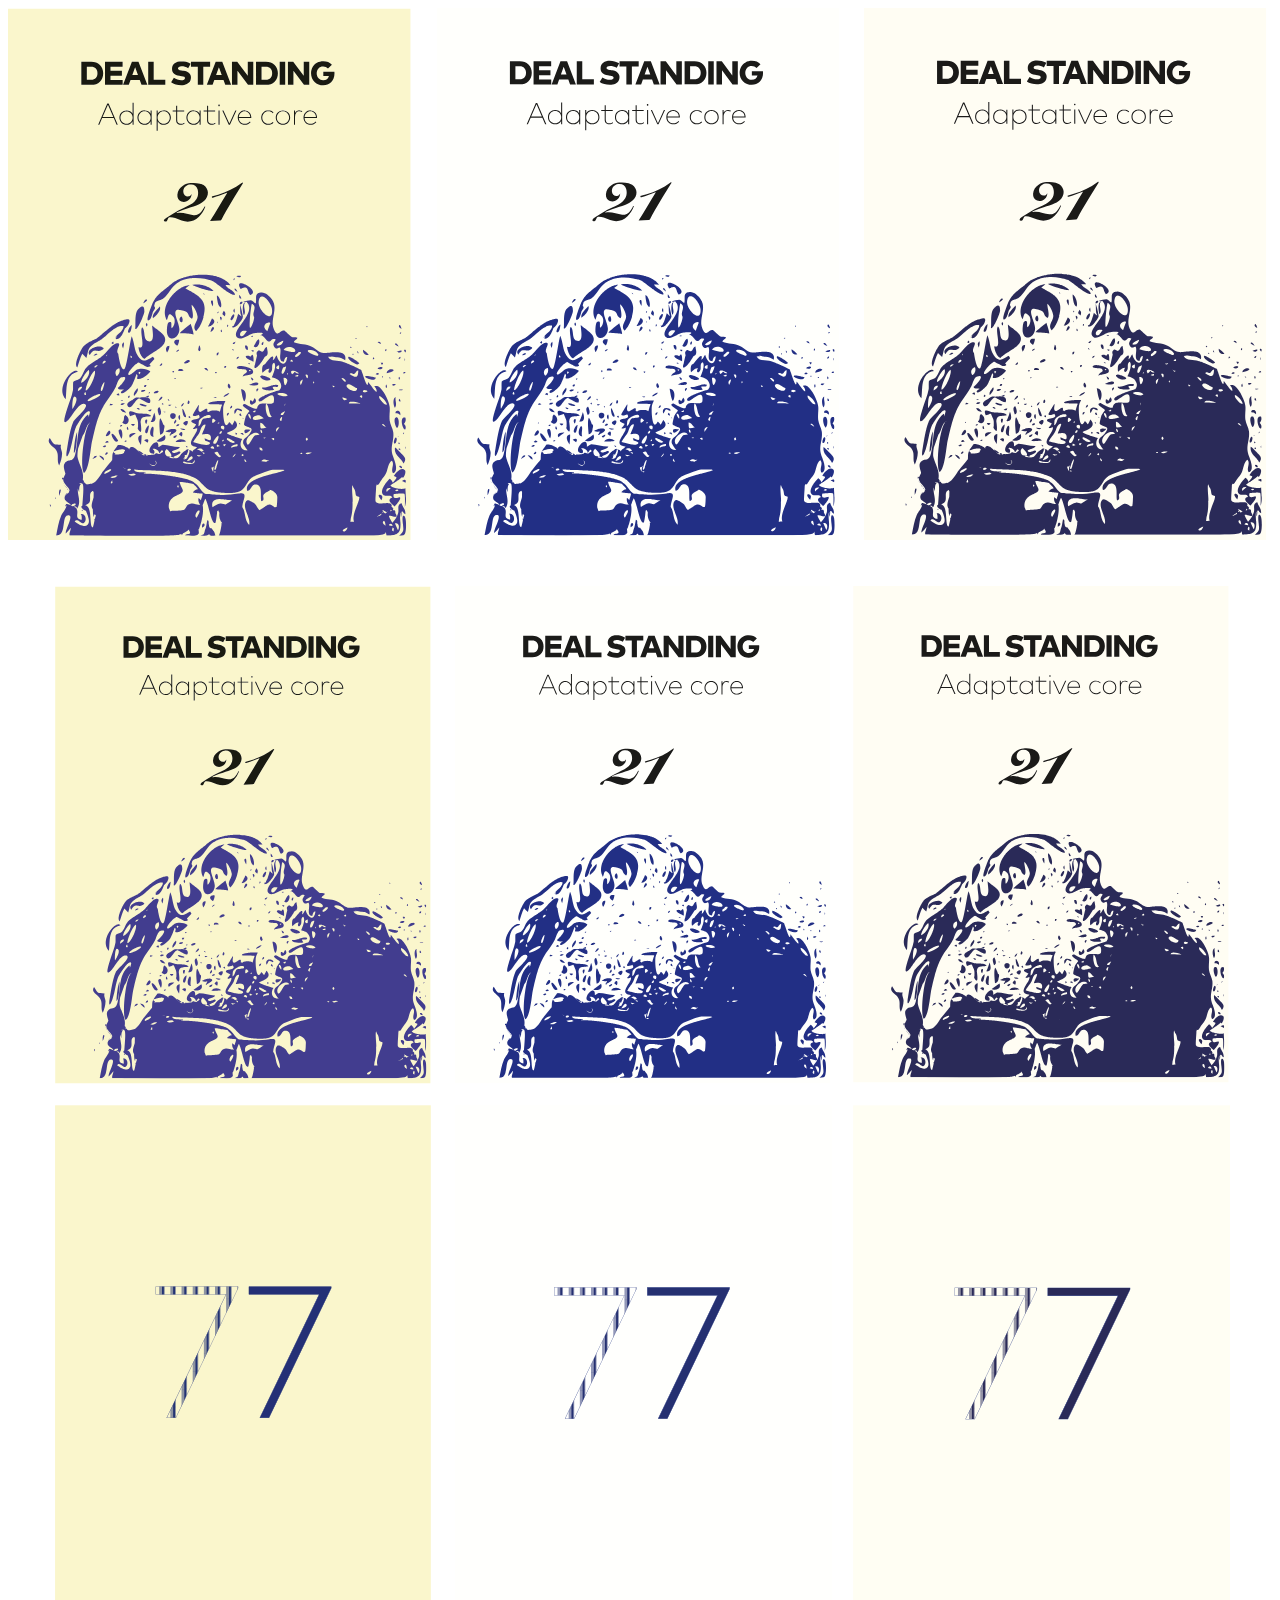
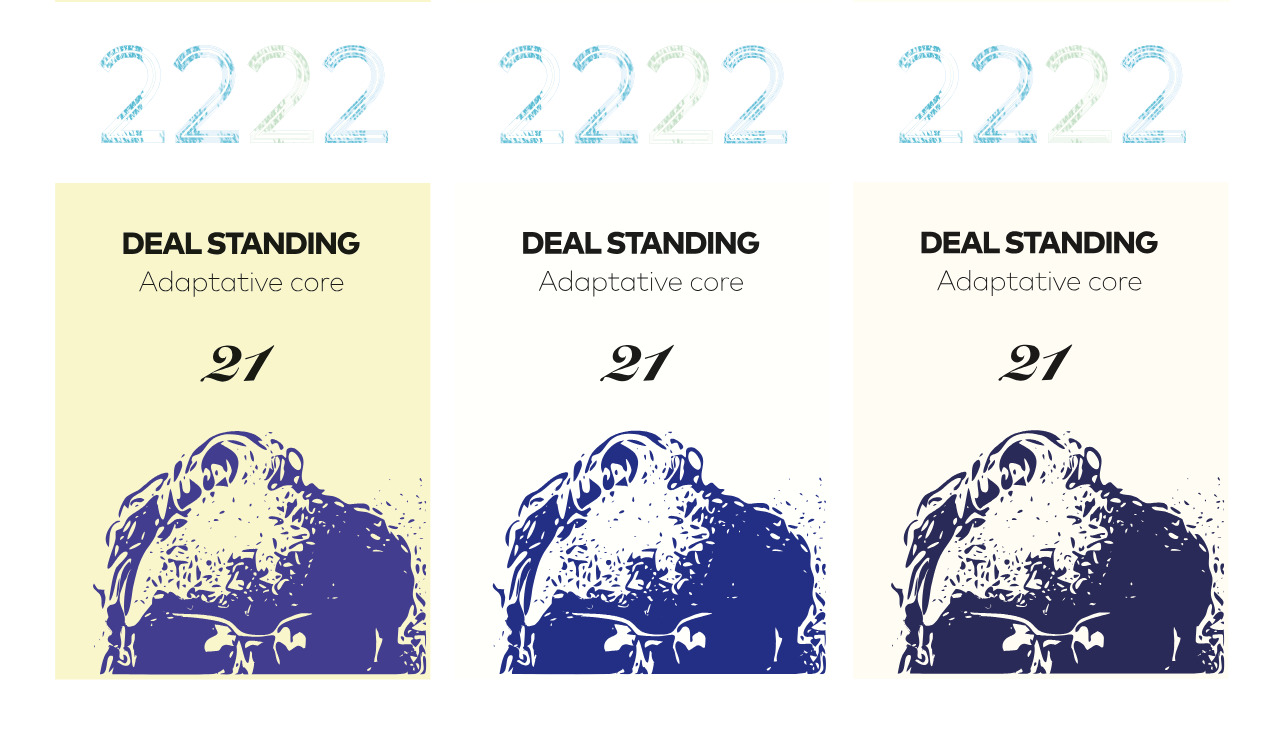
